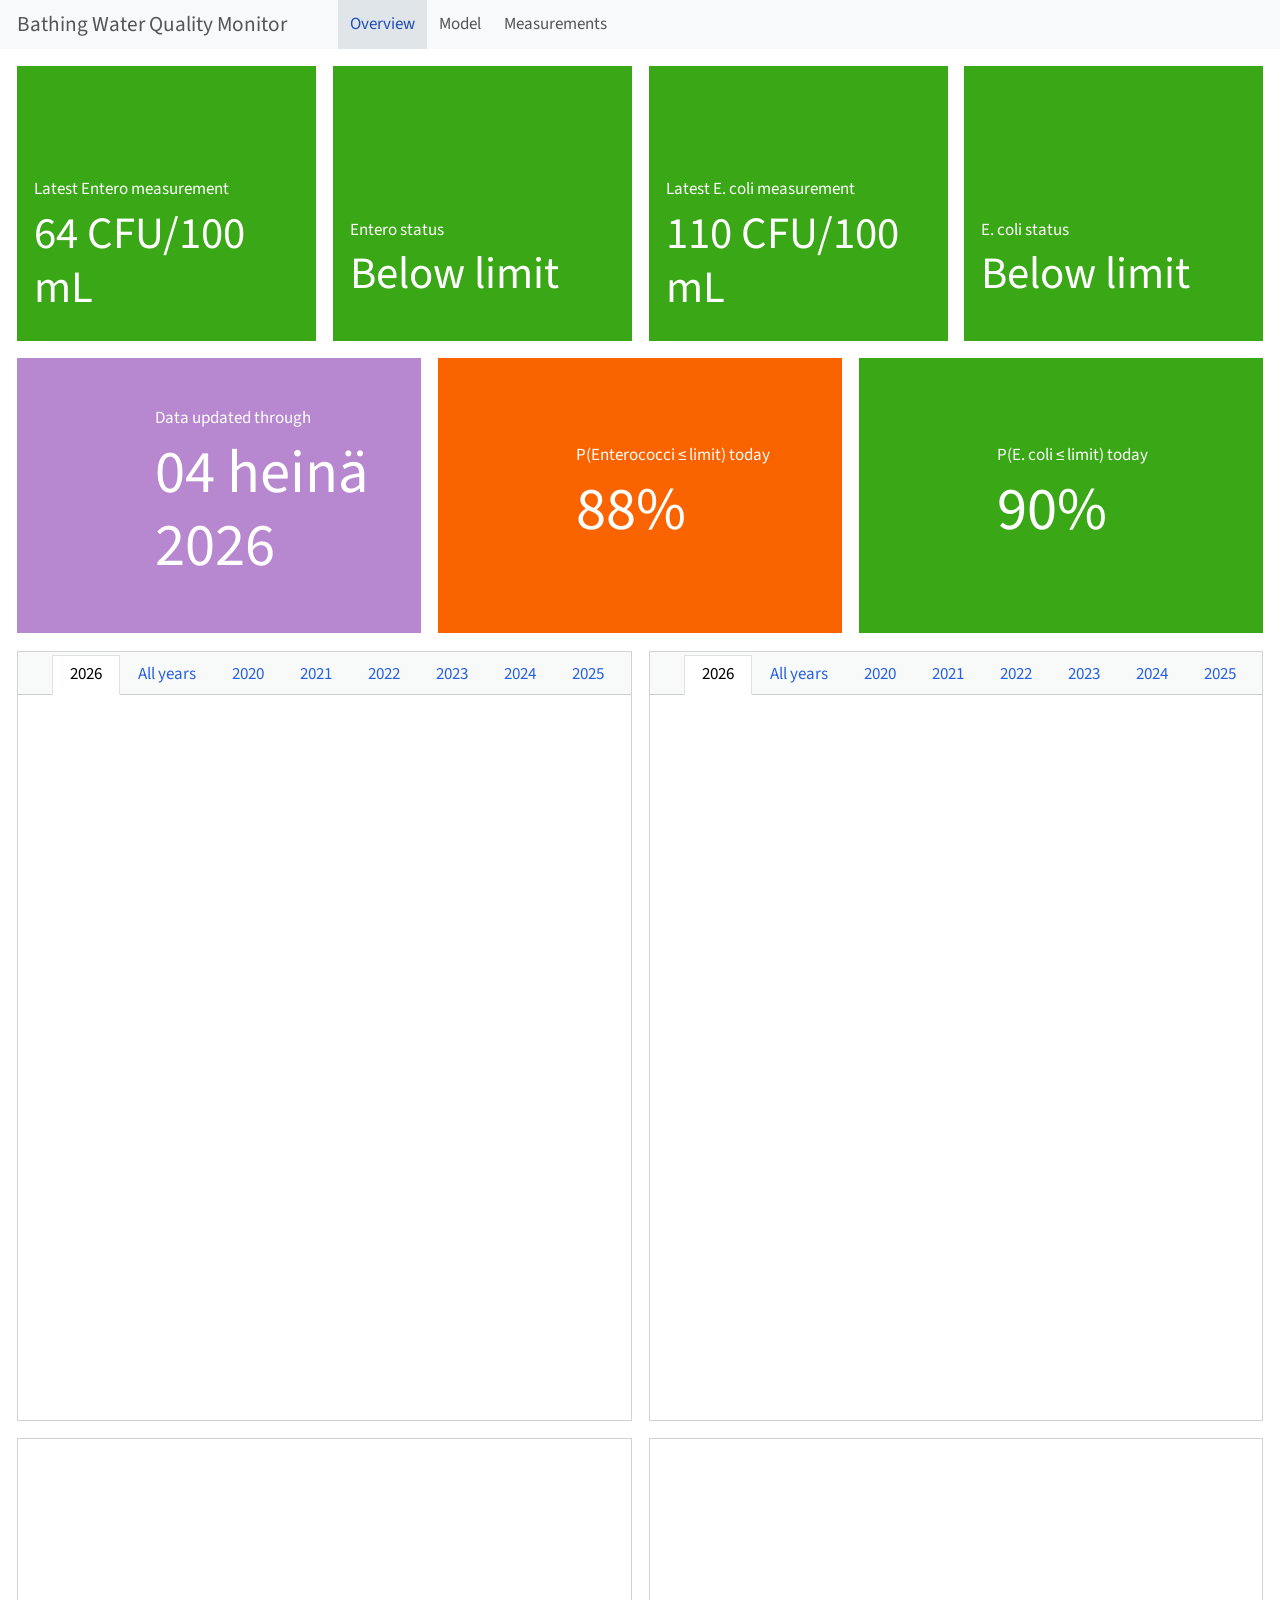
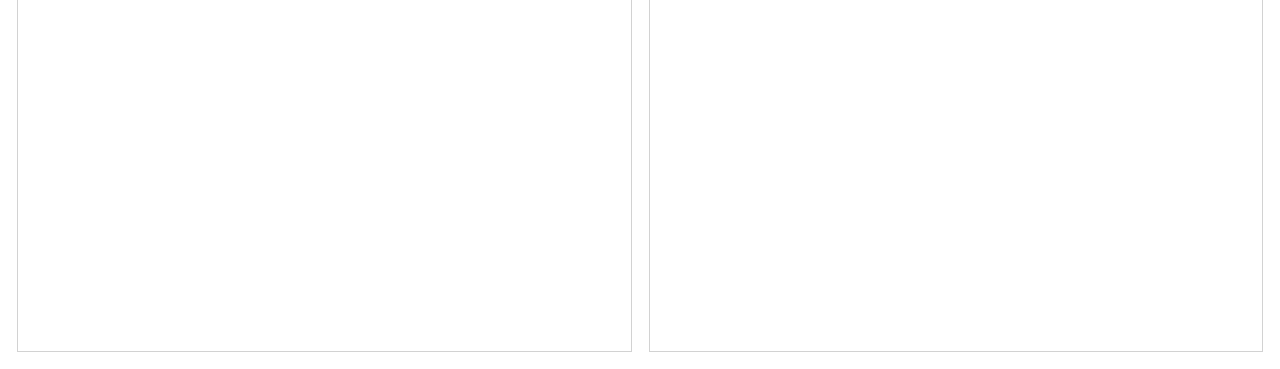
==== dashboard.html @ 67155dd0 "Add data-freshness and P(under limit) value boxes to the dashboard predict_bacteria() now also retur" ====
<!DOCTYPE html>
<html xmlns="http://www.w3.org/1999/xhtml" lang="en" xml:lang="en"><head>

<meta charset="utf-8">
<meta name="generator" content="quarto-1.6.42">

<meta name="viewport" content="width=device-width, initial-scale=1.0, user-scalable=yes">


<title>Bathing Water Quality Monitor</title>
<style>
code{white-space: pre-wrap;}
span.smallcaps{font-variant: small-caps;}
div.columns{display: flex; gap: min(4vw, 1.5em);}
div.column{flex: auto; overflow-x: auto;}
div.hanging-indent{margin-left: 1.5em; text-indent: -1.5em;}
ul.task-list{list-style: none;}
ul.task-list li input[type="checkbox"] {
  width: 0.8em;
  margin: 0 0.8em 0.2em -1em; /* quarto-specific, see https://github.com/quarto-dev/quarto-cli/issues/4556 */ 
  vertical-align: middle;
}
</style>


<script src="dashboard_files/libs/clipboard/clipboard.min.js"></script>
<script src="dashboard_files/libs/quarto-html/quarto.js"></script>
<script src="dashboard_files/libs/quarto-html/popper.min.js"></script>
<script src="dashboard_files/libs/quarto-html/tippy.umd.min.js"></script>
<script src="dashboard_files/libs/quarto-html/anchor.min.js"></script>
<link href="dashboard_files/libs/quarto-html/tippy.css" rel="stylesheet">
<link href="dashboard_files/libs/quarto-html/quarto-syntax-highlighting-2f5df379a58b258e96c21c0638c20c03.css" rel="stylesheet" id="quarto-text-highlighting-styles">
<script src="dashboard_files/libs/bootstrap/bootstrap.min.js"></script>
<link href="dashboard_files/libs/bootstrap/bootstrap-icons.css" rel="stylesheet">
<link href="dashboard_files/libs/bootstrap/bootstrap-dfa15babe219dd825a8ad6b6ca875613.min.css" rel="stylesheet" append-hash="true" id="quarto-bootstrap" data-mode="light">
<script src="dashboard_files/libs/quarto-dashboard/quarto-dashboard.js"></script>
<script src="dashboard_files/libs/quarto-dashboard/stickythead.js"></script>
<script src="dashboard_files/libs/quarto-dashboard/datatables.min.js" kdttablesentinel="true"></script>
<script src="dashboard_files/libs/quarto-dashboard/pdfmake.min.js" kdttablesentinel="true"></script>
<script src="dashboard_files/libs/quarto-dashboard/vfs_fonts.js" kdttablesentinel="true"></script>
<script src="dashboard_files/libs/quarto-dashboard/web-components.js" type="module"></script>
<script src="dashboard_files/libs/quarto-dashboard/components.js"></script>
<link href="dashboard_files/libs/quarto-dashboard/datatables.min.css" rel="stylesheet" kdttablesentinel="true">
<link href="dashboard_files/libs/htmltools-fill-0.5.9/fill.css" rel="stylesheet">
<script src="dashboard_files/libs/htmlwidgets-1.6.4/htmlwidgets.js"></script>
<script src="dashboard_files/libs/plotly-binding-4.12.0/plotly.js"></script>
<script src="dashboard_files/libs/typedarray-0.1/typedarray.min.js"></script>
<script src="dashboard_files/libs/jquery-3.6.0/jquery-3.6.0.min.js"></script>
<link href="dashboard_files/libs/crosstalk-1.2.2/css/crosstalk.min.css" rel="stylesheet">
<script src="dashboard_files/libs/crosstalk-1.2.2/js/crosstalk.min.js"></script>
<link href="dashboard_files/libs/plotly-htmlwidgets-css-2.25.2/plotly-htmlwidgets.css" rel="stylesheet">
<script src="dashboard_files/libs/plotly-main-2.25.2/plotly-latest.min.js"></script>
<link href="dashboard_files/libs/datatables-css-0.0.0/datatables-crosstalk.css" rel="stylesheet">
<script src="dashboard_files/libs/datatables-binding-0.34.0/datatables.js"></script>
<link href="dashboard_files/libs/dt-core-1.13.6/css/jquery.dataTables.min.css" rel="stylesheet">
<link href="dashboard_files/libs/dt-core-1.13.6/css/jquery.dataTables.extra.css" rel="stylesheet">
<script src="dashboard_files/libs/dt-core-1.13.6/js/jquery.dataTables.min.js"></script>
<link href="dashboard_files/libs/nouislider-7.0.10/jquery.nouislider.min.css" rel="stylesheet">
<script src="dashboard_files/libs/nouislider-7.0.10/jquery.nouislider.min.js"></script>
<link href="dashboard_files/libs/selectize-0.12.0/selectize.bootstrap3.css" rel="stylesheet">
<script src="dashboard_files/libs/selectize-0.12.0/selectize.min.js"></script>


</head>

<body class="quarto-dashboard fullcontent">

<header id="quarto-dashboard-header">
<nav class="navbar navbar-expand-md slim" data-bs-theme="dark">
  <div class="navbar-container container-fluid">
    <button class="navbar-toggler" type="button" data-bs-toggle="collapse" data-bs-target="#dashboard-collapse" aria-controls="dashboard-collapse" aria-expanded="false" aria-label="Toggle navigation">
      <span class="navbar-toggler-icon"></span>
    </button>    


    <div class="navbar-brand-container">       

      <div class="navbar-title">
        <div class="navbar-title-text"><a href="#">Bathing Water Quality Monitor</a></div>
        
        
      </div>
    </div>
<div id="dashboard-collapse" class="navbar-collapse collapse"><ul class="navbar-nav navbar-nav-scroll me-auto" role="tablist"><li class="nav-item" role="presentation"><a id="tab-overview" class="nav-link active" data-bs-toggle="tab" role="tab" data-bs-target="#overview" data-scrolling="true" href="#overview" aria-controls="overview" aria-selected="true"><span class="nav-link-text">Overview</span></a></li><li class="nav-item" role="presentation"><a id="tab-model" class="nav-link" data-bs-toggle="tab" role="tab" data-bs-target="#model" data-scrolling="true" href="#model" aria-controls="model" aria-selected="false"><span class="nav-link-text">Model</span></a></li><li class="nav-item" role="presentation"><a id="tab-measurements" class="nav-link" data-bs-toggle="tab" role="tab" data-bs-target="#measurements" data-scrolling="true" href="#measurements" aria-controls="measurements" aria-selected="false"><span class="nav-link-text">Measurements</span></a></li></ul><div class="quarto-dashboard-links"><a class="quarto-dashboard-link" href="#"><i class="bi bi-github"></i></a></div></div></div>
</nav>
</header>
<div class="page-layout-custom quarto-dashboard-content bslib-gap-spacing html-fill-container dashboard-scrolling quarto-dashboard-pages">  

<div class="bslib-grid-item html-fill-item tab-content bslib-grid" data-layout="flow" style="display: grid; grid-template-rows: minmax(3em, 1fr); grid-auto-columns: minmax(0, 1fr);">
<div id="overview" class="dashboard-page tab-pane show active html-fill-item html-fill-container" data-orientation="rows" aria-labelledby="tab-overview">
<div class="html-fill-item html-fill-container bslib-grid" style="display: grid; grid-template-rows: minmax(3em, 15fr) minmax(3em, 15fr) minmax(3em, 42fr) minmax(3em, 28fr); grid-auto-columns: minmax(0, 1fr);">
<div class="html-fill-item html-fill-container bslib-grid" style="display: grid; grid-template-columns: minmax(3em, 1fr) minmax(3em, 1fr) minmax(3em, 1fr) minmax(3em, 1fr);
grid-auto-rows: minmax(0, 1fr);">
<div class="card valuebox cell html-fill-item html-fill-container bslib-card bslib-value-box bg-success showcase-left-center" data-bslib-card-init="" data-require-bs-caller="card()">
<div class="card-body html-fill-item html-fill-container">
<div data-icon="droplet" class="html-fill-item html-fill-container value-box-grid">
<div class="value-box-showcase html-fill-item html-fill-container">

<i class="bi bi-droplet"></i></div>
<div class="value-box-area">
<p class="value-box-title">
Latest Entero measurement
</p>
<p class="value-box-value">
64 CFU/100 mL
</p>
</div>
</div>
</div>
<script data-bslib-card-init="">bslib.Card.initializeAllCards();</script></div><div class="card valuebox cell html-fill-item html-fill-container bslib-card bslib-value-box bg-success showcase-left-center" data-bslib-card-init="" data-require-bs-caller="card()">
<div class="card-body html-fill-item html-fill-container">
<div data-icon="check-circle" class="html-fill-item html-fill-container value-box-grid">
<div class="value-box-showcase html-fill-item html-fill-container">

<i class="bi bi-check-circle"></i></div>
<div class="value-box-area">
<p class="value-box-title">
Entero status
</p>
<p class="value-box-value">
Below limit
</p>
</div>
</div>
</div>
<script data-bslib-card-init="">bslib.Card.initializeAllCards();</script></div><div class="card valuebox cell html-fill-item html-fill-container bslib-card bslib-value-box bg-success showcase-left-center" data-bslib-card-init="" data-require-bs-caller="card()">
<div class="card-body html-fill-item html-fill-container">
<div data-icon="droplet-fill" class="html-fill-item html-fill-container value-box-grid">
<div class="value-box-showcase html-fill-item html-fill-container">

<i class="bi bi-droplet-fill"></i></div>
<div class="value-box-area">
<p class="value-box-title">
Latest E. coli measurement
</p>
<p class="value-box-value">
110 CFU/100 mL
</p>
</div>
</div>
</div>
<script data-bslib-card-init="">bslib.Card.initializeAllCards();</script></div><div class="card valuebox cell html-fill-item html-fill-container bslib-card bslib-value-box bg-success showcase-left-center" data-bslib-card-init="" data-require-bs-caller="card()">
<div class="card-body html-fill-item html-fill-container">
<div data-icon="check-circle" class="html-fill-item html-fill-container value-box-grid">
<div class="value-box-showcase html-fill-item html-fill-container">

<i class="bi bi-check-circle"></i></div>
<div class="value-box-area">
<p class="value-box-title">
E. coli status
</p>
<p class="value-box-value">
Below limit
</p>
</div>
</div>
</div>
<script data-bslib-card-init="">bslib.Card.initializeAllCards();</script></div>
</div>
<div class="html-fill-item html-fill-container bslib-grid" style="display: grid; grid-template-columns: minmax(3em, 1fr) minmax(3em, 1fr) minmax(3em, 1fr);
grid-auto-rows: minmax(0, 1fr);">
<div class="card valuebox cell html-fill-item html-fill-container bslib-card bslib-value-box bg-info showcase-left-center" data-bslib-card-init="" data-require-bs-caller="card()">
<div class="card-body html-fill-item html-fill-container">
<div data-icon="calendar-check" class="html-fill-item html-fill-container value-box-grid">
<div class="value-box-showcase html-fill-item html-fill-container">

<i class="bi bi-calendar-check"></i></div>
<div class="value-box-area">
<p class="value-box-title">
Data updated through
</p>
<p class="value-box-value">
04 heinä 2026
</p>
</div>
</div>
</div>
<script data-bslib-card-init="">bslib.Card.initializeAllCards();</script></div><div class="card valuebox cell html-fill-item html-fill-container bslib-card bslib-value-box bg-warning showcase-left-center" data-bslib-card-init="" data-require-bs-caller="card()">
<div class="card-body html-fill-item html-fill-container">
<div data-icon="shield-check" class="html-fill-item html-fill-container value-box-grid">
<div class="value-box-showcase html-fill-item html-fill-container">

<i class="bi bi-shield-check"></i></div>
<div class="value-box-area">
<p class="value-box-title">
P(Enterococci ≤ limit) today
</p>
<p class="value-box-value">
88%
</p>
</div>
</div>
</div>
<script data-bslib-card-init="">bslib.Card.initializeAllCards();</script></div><div class="card valuebox cell html-fill-item html-fill-container bslib-card bslib-value-box bg-success showcase-left-center" data-bslib-card-init="" data-require-bs-caller="card()">
<div class="card-body html-fill-item html-fill-container">
<div data-icon="shield-check" class="html-fill-item html-fill-container value-box-grid">
<div class="value-box-showcase html-fill-item html-fill-container">

<i class="bi bi-shield-check"></i></div>
<div class="value-box-area">
<p class="value-box-title">
P(E. coli ≤ limit) today
</p>
<p class="value-box-value">
90%
</p>
</div>
</div>
</div>
<script data-bslib-card-init="">bslib.Card.initializeAllCards();</script></div>
</div>
<div class="html-fill-item html-fill-container bslib-grid" style="display: grid; grid-template-columns: minmax(3em, 1fr) minmax(3em, 1fr);
grid-auto-rows: minmax(0, 1fr);">
<div class="card tabset html-fill-item html-fill-container bslib-card" data-bslib-card-init="" data-require-bs-caller="card()" data-full-screen="false">
<div class="card-header bslib-navs-card-title"><div class="card-title"><span style="display: inline">

</span></div><ul class="nav nav-tabs card-header-tabs" role="tablist" data-tabsetid="card-tabset-8"><li class="nav-item" role="presentation"><a href="#card-tabset-8-1" role="tab" data-toggle="tab" data-bs-toggle="tab" data-value="2026" aria-selected="true" class="nav-link active">2026</a></li><li class="nav-item" role="presentation"><a href="#card-tabset-8-2" role="tab" data-toggle="tab" data-bs-toggle="tab" data-value="All years" aria-selected="false" class="nav-link">All years</a></li><li class="nav-item" role="presentation"><a href="#card-tabset-8-3" role="tab" data-toggle="tab" data-bs-toggle="tab" data-value="2020" aria-selected="false" class="nav-link">2020</a></li><li class="nav-item" role="presentation"><a href="#card-tabset-8-4" role="tab" data-toggle="tab" data-bs-toggle="tab" data-value="2021" aria-selected="false" class="nav-link">2021</a></li><li class="nav-item" role="presentation"><a href="#card-tabset-8-5" role="tab" data-toggle="tab" data-bs-toggle="tab" data-value="2022" aria-selected="false" class="nav-link">2022</a></li><li class="nav-item" role="presentation"><a href="#card-tabset-8-6" role="tab" data-toggle="tab" data-bs-toggle="tab" data-value="2023" aria-selected="false" class="nav-link">2023</a></li><li class="nav-item" role="presentation"><a href="#card-tabset-8-7" role="tab" data-toggle="tab" data-bs-toggle="tab" data-value="2024" aria-selected="false" class="nav-link">2024</a></li><li class="nav-item" role="presentation"><a href="#card-tabset-8-8" role="tab" data-toggle="tab" data-bs-toggle="tab" data-value="2025" aria-selected="false" class="nav-link">2025</a></li></ul></div>








<div class="tab-content html-fill-item html-fill-container" data-tabset-id="card-tabset-8"><div class="tab-pane active show html-fill-item html-fill-container" role="tabpanel" id="card-tabset-8-1"><div class="card-body html-fill-item html-fill-container" data-title="2026">
<div class="cell-output-display html-fill-item html-fill-container">
<div class="plotly html-widget html-fill-item html-fill-container" id="htmlwidget-d586571c33672a6730b6" style="width:100%;height:406px;"></div>
<script type="application/json" data-for="htmlwidget-d586571c33672a6730b6">{"x":{"visdat":{"86dc1961b8c":["function () ","plotlyVisDat"],"86dc8104497":["function () ","data"],"86dc25af0ecf":["function () ","data"],"86dc696b38ce":["function () ","data"]},"cur_data":"86dc696b38ce","attrs":{"86dc8104497":{"alpha_stroke":1,"sizes":[10,100],"spans":[1,20],"x":{},"ymin":{},"ymax":{},"type":"scatter","mode":"lines","hoveron":"points","fill":"toself","fillcolor":"rgba(70,130,180,0.2)","line":{"color":"transparent"},"name":"90% CI","hoverinfo":"skip","inherit":true},"86dc25af0ecf":{"alpha_stroke":1,"sizes":[10,100],"spans":[1,20],"x":{},"y":{},"type":"scatter","mode":"lines","line":{"color":"steelblue","width":2},"name":"Model prediction","inherit":true},"86dc696b38ce":{"alpha_stroke":1,"sizes":[10,100],"spans":[1,20],"x":{},"y":{},"type":"scatter","mode":"markers","marker":{"color":"black","size":7},"name":"Observed","text":{},"hovertemplate":"%{text}<extra><\/extra>","inherit":true},"86dc696b38ce.1":{"alpha_stroke":1,"sizes":[10,100],"spans":[1,20],"x":["2026-06-01","2026-07-04"],"y":[400,400],"type":"scatter","mode":"lines","line":{"color":"red","dash":"dash","width":1.5},"name":"Limit: 400","hoverinfo":"skip","inherit":true}},"layout":{"margin":{"b":40,"l":60,"t":25,"r":10},"yaxis":{"domain":[0,1],"automargin":true,"title":"CFU / 100 mL","type":"log","tickformat":","},"xaxis":{"domain":[0,1],"automargin":true,"title":"","rangebreaks":[{"pattern":"day of year","bounds":[244,151]}]},"legend":{"orientation":"h","y":-0.14999999999999999},"hovermode":"x unified","showlegend":true},"source":"A","config":{"modeBarButtonsToAdd":["hoverclosest","hovercompare"],"showSendToCloud":false,"displayModeBar":false},"data":[{"fillcolor":"rgba(70,130,180,0.2)","x":["2026-06-01","2026-06-02","2026-06-03","2026-06-03","2026-06-04","2026-06-05","2026-06-06","2026-06-07","2026-06-08","2026-06-09","2026-06-10","2026-06-11","2026-06-12","2026-06-13","2026-06-14","2026-06-15","2026-06-16","2026-06-16","2026-06-17","2026-06-18","2026-06-19","2026-06-20","2026-06-21","2026-06-22","2026-06-23","2026-06-24","2026-06-25","2026-06-26","2026-06-27","2026-06-28","2026-06-29","2026-06-30","2026-07-01","2026-07-02","2026-07-03","2026-07-04","2026-07-04","2026-07-04","2026-07-03","2026-07-02","2026-07-01","2026-06-30","2026-06-29","2026-06-28","2026-06-27","2026-06-26","2026-06-25","2026-06-24","2026-06-23","2026-06-22","2026-06-21","2026-06-20","2026-06-19","2026-06-18","2026-06-17","2026-06-16","2026-06-16","2026-06-15","2026-06-14","2026-06-13","2026-06-12","2026-06-11","2026-06-10","2026-06-09","2026-06-08","2026-06-07","2026-06-06","2026-06-05","2026-06-04","2026-06-03","2026-06-03","2026-06-02","2026-06-01"],"type":"scatter","mode":"lines","hoveron":"points","fill":"toself","line":{"color":"transparent"},"name":"90% CI","hoverinfo":["skip","skip","skip","skip","skip","skip","skip","skip","skip","skip","skip","skip","skip","skip","skip","skip","skip","skip","skip","skip","skip","skip","skip","skip","skip","skip","skip","skip","skip","skip","skip","skip","skip","skip","skip","skip","skip","skip","skip","skip","skip","skip","skip","skip","skip","skip","skip","skip","skip","skip","skip","skip","skip","skip","skip","skip","skip","skip","skip","skip","skip","skip","skip","skip","skip","skip","skip","skip","skip","skip","skip","skip","skip"],"y":[1.0519728770965271,1.0472433565953796,1.1491639274069037,1.2078861906009739,1.3368212427194328,2.3781522861954025,3.60374659389741,3.8914141988909359,3.6668758746454775,5.1352651252164527,4.6772032550082043,6.3933001380394447,9.003979946010034,21.759317459035465,34.2179921924238,42.321771911952425,30.081521918504318,29.90035976290633,44.455412631956257,39.615892468089527,30.331714568880223,23.67080545841943,17.620820401084821,15.58683322065057,15.760169458203706,17.692670541730379,20.272161259294599,21.827064838059105,18.56618663547739,14.61438786656775,15.225612298989898,13.105185471995634,12.708476051824713,15.159983261959374,15.376360165979545,24.017734199666769,24.017734199666769,677.2987705337149,412.94044183591774,443.5747169620372,351.15044153738501,401.04368665042477,435.42200133213873,444.3695728620491,481.84411537685702,633.60394956577136,563.85064129255727,463.02987851109555,424.52006934495148,418.44945089368559,515.48709968729781,645.9099788806268,874.07188127638858,1086.9526447086755,1387.0940468229669,899.63099740602206,971.14294170252037,1182.4828913645022,993.09010729021441,793.38635128660633,268.0146871030156,202.19417762412905,134.21512223991132,166.36903883974472,104.04275748187784,110.19533432028332,110.99467988922829,68.269848931967402,40.67114804463413,41.268165196151315,42.318091884581811,35.578485666910773,34.026755184202585],"marker":{"color":"rgba(31,119,180,1)","line":{"color":"rgba(31,119,180,1)"}},"error_y":{"color":"rgba(31,119,180,1)"},"error_x":{"color":"rgba(31,119,180,1)"},"xaxis":"x","yaxis":"y","frame":null},{"x":["2026-06-01","2026-06-02","2026-06-03","2026-06-03","2026-06-04","2026-06-05","2026-06-06","2026-06-07","2026-06-08","2026-06-09","2026-06-10","2026-06-11","2026-06-12","2026-06-13","2026-06-14","2026-06-15","2026-06-16","2026-06-16","2026-06-17","2026-06-18","2026-06-19","2026-06-20","2026-06-21","2026-06-22","2026-06-23","2026-06-24","2026-06-25","2026-06-26","2026-06-27","2026-06-28","2026-06-29","2026-06-30","2026-07-01","2026-07-02","2026-07-03","2026-07-04"],"y":[5.8002366496590119,6.3090702263858285,6.82913650778492,6.8854274421958381,7.4658316391558817,12.726842025696088,19.720524293583853,20.467063790212997,19.045629076533935,29.063362532008529,25.586977852434551,36.135428526516222,49.560388645235136,131.09033513550509,187.30673946574277,225.7696639249792,168.98228021743603,172.53837595654198,261.59883484779988,213.45702566688519,164.17678851489512,125.8387647600927,98.963843041692357,80.824025713117123,80.600785405913314,91.009564258492745,109.0683247708139,116.65599563117236,95.830095151525725,84.632923014944382,80.792453955587632,72.043345006206266,67.484124268406148,82.819146627611417,76.460569165565374,123.97821952255848],"type":"scatter","mode":"lines","line":{"color":"steelblue","width":2},"name":"Model prediction","marker":{"color":"rgba(255,127,14,1)","line":{"color":"rgba(255,127,14,1)"}},"error_y":{"color":"rgba(255,127,14,1)"},"error_x":{"color":"rgba(255,127,14,1)"},"xaxis":"x","yaxis":"y","frame":null},{"x":["2026-06-03","2026-06-03","2026-06-12","2026-06-16","2026-06-16","2026-06-23","2026-07-01"],"y":[1,2,200,200,110,57,64],"type":"scatter","mode":"markers","marker":{"color":"black","size":7,"line":{"color":"rgba(44,160,44,1)"}},"name":"Observed","text":["03 kesä 2026<br>Measured: 1 CFU/100 mL","03 kesä 2026<br>Measured: 2 CFU/100 mL","12 kesä 2026<br>Measured: 200 CFU/100 mL","16 kesä 2026<br>Measured: 200 CFU/100 mL","16 kesä 2026<br>Measured: 110 CFU/100 mL","23 kesä 2026<br>Measured: 57 CFU/100 mL","01 heinä 2026<br>Measured: 64 CFU/100 mL"],"hovertemplate":["%{text}<extra><\/extra>","%{text}<extra><\/extra>","%{text}<extra><\/extra>","%{text}<extra><\/extra>","%{text}<extra><\/extra>","%{text}<extra><\/extra>","%{text}<extra><\/extra>"],"error_y":{"color":"rgba(44,160,44,1)"},"error_x":{"color":"rgba(44,160,44,1)"},"line":{"color":"rgba(44,160,44,1)"},"xaxis":"x","yaxis":"y","frame":null},{"x":["2026-06-01","2026-07-04"],"y":[400,400],"type":"scatter","mode":"lines","line":{"color":"red","dash":"dash","width":1.5},"name":"Limit: 400","hoverinfo":["skip","skip"],"marker":{"color":"rgba(214,39,40,1)","line":{"color":"rgba(214,39,40,1)"}},"error_y":{"color":"rgba(214,39,40,1)"},"error_x":{"color":"rgba(214,39,40,1)"},"xaxis":"x","yaxis":"y","frame":null}],"highlight":{"on":"plotly_click","persistent":false,"dynamic":false,"selectize":false,"opacityDim":0.20000000000000001,"selected":{"opacity":1},"debounce":0},"shinyEvents":["plotly_hover","plotly_click","plotly_selected","plotly_relayout","plotly_brushed","plotly_brushing","plotly_clickannotation","plotly_doubleclick","plotly_deselect","plotly_afterplot","plotly_sunburstclick"],"base_url":"https://plot.ly"},"evals":[],"jsHooks":[]}</script>
</div>
</div></div><div class="tab-pane html-fill-item html-fill-container" role="tabpanel" id="card-tabset-8-2"><div class="card-body html-fill-item html-fill-container" data-title="All years">
<div class="cell-output-display html-fill-item html-fill-container">
<div class="plotly html-widget html-fill-item html-fill-container" id="htmlwidget-fead7774b69ffadc63c9" style="width:100%;height:406px;"></div>
<script type="application/json" data-for="htmlwidget-fead7774b69ffadc63c9">{"x":{"visdat":{"86dc7e8c473e":["function () ","plotlyVisDat"],"86dc756a29e6":["function () ","data"],"86dc6e2edebe":["function () ","data"],"86dc7cfd0286":["function () ","data"]},"cur_data":"86dc7cfd0286","attrs":{"86dc756a29e6":{"alpha_stroke":1,"sizes":[10,100],"spans":[1,20],"x":{},"ymin":{},"ymax":{},"type":"scatter","mode":"lines","hoveron":"points","fill":"toself","fillcolor":"rgba(70,130,180,0.2)","line":{"color":"transparent"},"name":"90% CI","hoverinfo":"skip","inherit":true},"86dc6e2edebe":{"alpha_stroke":1,"sizes":[10,100],"spans":[1,20],"x":{},"y":{},"type":"scatter","mode":"lines","line":{"color":"steelblue","width":2},"name":"Model prediction","inherit":true},"86dc7cfd0286":{"alpha_stroke":1,"sizes":[10,100],"spans":[1,20],"x":{},"y":{},"type":"scatter","mode":"markers","marker":{"color":"black","size":7},"name":"Observed","text":{},"hovertemplate":"%{text}<extra><\/extra>","inherit":true},"86dc7cfd0286.1":{"alpha_stroke":1,"sizes":[10,100],"spans":[1,20],"x":["2020-06-01","2026-07-04"],"y":[400,400],"type":"scatter","mode":"lines","line":{"color":"red","dash":"dash","width":1.5},"name":"Limit: 400","hoverinfo":"skip","inherit":true}},"layout":{"margin":{"b":40,"l":60,"t":25,"r":10},"yaxis":{"domain":[0,1],"automargin":true,"title":"CFU / 100 mL","type":"log","tickformat":","},"xaxis":{"domain":[0,1],"automargin":true,"title":"","rangebreaks":[{"pattern":"day of year","bounds":[244,151]}]},"legend":{"orientation":"h","y":-0.14999999999999999},"hovermode":"x unified","showlegend":true},"source":"A","config":{"modeBarButtonsToAdd":["hoverclosest","hovercompare"],"showSendToCloud":false,"displayModeBar":false},"data":[{"fillcolor":"rgba(70,130,180,0.2)","x":["2020-06-01","2020-06-02","2020-06-03","2020-06-04","2020-06-05","2020-06-06","2020-06-07","2020-06-08","2020-06-09","2020-06-10","2020-06-11","2020-06-12","2020-06-13","2020-06-14","2020-06-15","2020-06-16","2020-06-17","2020-06-18","2020-06-19","2020-06-20","2020-06-21","2020-06-22","2020-06-23","2020-06-24","2020-06-25","2020-06-26","2020-06-27","2020-06-28","2020-06-29","2020-06-30","2020-07-01","2020-07-02","2020-07-03","2020-07-04","2020-07-05","2020-07-06","2020-07-07","2020-07-08","2020-07-09","2020-07-10","2020-07-11","2020-07-12","2020-07-13","2020-07-14","2020-07-15","2020-07-16","2020-07-17","2020-07-18","2020-07-19","2020-07-20","2020-07-21","2020-07-22","2020-07-23","2020-07-24","2020-07-25","2020-07-26","2020-07-27","2020-07-28","2020-07-29","2020-07-30","2020-07-31","2020-08-01","2020-08-02","2020-08-03","2020-08-04","2020-08-05","2020-08-06","2020-08-07","2020-08-08","2020-08-09","2020-08-10","2020-08-11","2020-08-12","2020-08-13","2020-08-14","2020-08-15","2020-08-16","2020-08-17","2020-08-18","2020-08-19","2020-08-20","2020-08-21","2020-08-22","2020-08-23","2020-08-24","2020-08-25","2020-08-26","2020-08-27","2020-08-28","2020-08-29","2020-08-30","2020-08-31","2021-06-01","2021-06-02","2021-06-03","2021-06-04","2021-06-05","2021-06-06","2021-06-07","2021-06-08","2021-06-09","2021-06-10","2021-06-11","2021-06-12","2021-06-13","2021-06-14","2021-06-15","2021-06-16","2021-06-17","2021-06-18","2021-06-19","2021-06-20","2021-06-21","2021-06-22","2021-06-23","2021-06-24","2021-06-25","2021-06-26","2021-06-27","2021-06-28","2021-06-29","2021-06-30","2021-07-01","2021-07-02","2021-07-03","2021-07-04","2021-07-05","2021-07-06","2021-07-07","2021-07-08","2021-07-09","2021-07-10","2021-07-11","2021-07-12","2021-07-13","2021-07-14","2021-07-15","2021-07-16","2021-07-17","2021-07-18","2021-07-19","2021-07-20","2021-07-21","2021-07-22","2021-07-23","2021-07-24","2021-07-25","2021-07-26","2021-07-27","2021-07-28","2021-07-29","2021-07-30","2021-07-31","2021-08-01","2021-08-02","2021-08-03","2021-08-04","2021-08-05","2021-08-06","2021-08-07","2021-08-08","2021-08-09","2021-08-10","2021-08-11","2021-08-12","2021-08-13","2021-08-14","2021-08-15","2021-08-16","2021-08-17","2021-08-18","2021-08-19","2021-08-20","2021-08-21","2021-08-22","2021-08-23","2021-08-24","2021-08-25","2021-08-26","2021-08-27","2021-08-28","2021-08-29","2021-08-30","2021-08-31","2022-06-01","2022-06-02","2022-06-03","2022-06-04","2022-06-05","2022-06-06","2022-06-07","2022-06-08","2022-06-09","2022-06-10","2022-06-11","2022-06-12","2022-06-13","2022-06-14","2022-06-15","2022-06-16","2022-06-17","2022-06-18","2022-06-19","2022-06-20","2022-06-21","2022-06-22","2022-06-23","2022-06-24","2022-06-25","2022-06-26","2022-06-27","2022-06-28","2022-06-29","2022-06-30","2022-07-01","2022-07-02","2022-07-03","2022-07-04","2022-07-05","2022-07-06","2022-07-07","2022-07-08","2022-07-09","2022-07-10","2022-07-11","2022-07-12","2022-07-13","2022-07-14","2022-07-15","2022-07-16","2022-07-17","2022-07-18","2022-07-19","2022-07-20","2022-07-21","2022-07-22","2022-07-23","2022-07-24","2022-07-25","2022-07-26","2022-07-27","2022-07-28","2022-07-29","2022-07-30","2022-07-31","2022-08-01","2022-08-02","2022-08-03","2022-08-04","2022-08-05","2022-08-06","2022-08-07","2022-08-08","2022-08-09","2022-08-10","2022-08-11","2022-08-12","2022-08-13","2022-08-14","2022-08-15","2022-08-16","2022-08-17","2022-08-18","2022-08-19","2022-08-20","2022-08-21","2022-08-22","2022-08-23","2022-08-24","2022-08-25","2022-08-26","2022-08-27","2022-08-28","2022-08-29","2022-08-30","2022-08-31","2023-06-01","2023-06-02","2023-06-03","2023-06-04","2023-06-05","2023-06-06","2023-06-07","2023-06-08","2023-06-09","2023-06-10","2023-06-11","2023-06-12","2023-06-13","2023-06-14","2023-06-15","2023-06-16","2023-06-17","2023-06-18","2023-06-19","2023-06-20","2023-06-21","2023-06-22","2023-06-23","2023-06-24","2023-06-25","2023-06-26","2023-06-27","2023-06-28","2023-06-29","2023-06-30","2023-07-01","2023-07-02","2023-07-03","2023-07-04","2023-07-05","2023-07-06","2023-07-07","2023-07-08","2023-07-09","2023-07-10","2023-07-11","2023-07-12","2023-07-13","2023-07-14","2023-07-15","2023-07-16","2023-07-17","2023-07-18","2023-07-19","2023-07-20","2023-07-21","2023-07-22","2023-07-23","2023-07-24","2023-07-25","2023-07-26","2023-07-27","2023-07-28","2023-07-29","2023-07-30","2023-07-31","2023-08-01","2023-08-02","2023-08-03","2023-08-04","2023-08-05","2023-08-06","2023-08-07","2023-08-08","2023-08-09","2023-08-10","2023-08-11","2023-08-12","2023-08-13","2023-08-14","2023-08-15","2023-08-16","2023-08-17","2023-08-18","2023-08-19","2023-08-20","2023-08-21","2023-08-22","2023-08-23","2023-08-24","2023-08-25","2023-08-26","2023-08-27","2023-08-28","2023-08-29","2023-08-30","2023-08-31","2024-06-01","2024-06-02","2024-06-03","2024-06-04","2024-06-05","2024-06-06","2024-06-07","2024-06-08","2024-06-09","2024-06-10","2024-06-11","2024-06-12","2024-06-13","2024-06-14","2024-06-15","2024-06-16","2024-06-17","2024-06-18","2024-06-19","2024-06-20","2024-06-21","2024-06-22","2024-06-23","2024-06-24","2024-06-25","2024-06-26","2024-06-27","2024-06-28","2024-06-29","2024-06-30","2024-07-01","2024-07-02","2024-07-03","2024-07-04","2024-07-05","2024-07-06","2024-07-07","2024-07-08","2024-07-09","2024-07-10","2024-07-11","2024-07-12","2024-07-13","2024-07-14","2024-07-15","2024-07-16","2024-07-17","2024-07-18","2024-07-19","2024-07-20","2024-07-21","2024-07-22","2024-07-23","2024-07-24","2024-07-25","2024-07-26","2024-07-27","2024-07-28","2024-07-29","2024-07-30","2024-07-31","2024-08-01","2024-08-02","2024-08-03","2024-08-04","2024-08-05","2024-08-06","2024-08-07","2024-08-08","2024-08-09","2024-08-10","2024-08-11","2024-08-12","2024-08-13","2024-08-14","2024-08-15","2024-08-16","2024-08-17","2024-08-18","2024-08-19","2024-08-20","2024-08-21","2024-08-22","2024-08-23","2024-08-24","2024-08-25","2024-08-26","2024-08-27","2024-08-28","2024-08-29","2024-08-30","2024-08-31","2025-06-01","2025-06-02","2025-06-03","2025-06-04","2025-06-05","2025-06-06","2025-06-07","2025-06-08","2025-06-09","2025-06-10","2025-06-11","2025-06-12","2025-06-13","2025-06-14","2025-06-15","2025-06-16","2025-06-17","2025-06-18","2025-06-19","2025-06-20","2025-06-21","2025-06-22","2025-06-23","2025-06-24","2025-06-25","2025-06-26","2025-06-27","2025-06-28","2025-06-29","2025-06-30","2025-07-01","2025-07-02","2025-07-03","2025-07-04","2025-07-05","2025-07-06","2025-07-07","2025-07-08","2025-07-09","2025-07-10","2025-07-11","2025-07-12","2025-07-13","2025-07-14","2025-07-15","2025-07-16","2025-07-17","2025-07-18","2025-07-19","2025-07-20","2025-07-21","2025-07-22","2025-07-23","2025-07-24","2025-07-25","2025-07-26","2025-07-27","2025-07-28","2025-07-29","2025-07-30","2025-07-31","2025-08-01","2025-08-02","2025-08-03","2025-08-04","2025-08-05","2025-08-06","2025-08-07","2025-08-08","2025-08-09","2025-08-10","2025-08-11","2025-08-12","2025-08-13","2025-08-14","2025-08-15","2025-08-16","2025-08-17","2025-08-18","2025-08-19","2025-08-20","2025-08-21","2025-08-22","2025-08-23","2025-08-24","2025-08-25","2025-08-26","2025-08-27","2025-08-28","2025-08-29","2025-08-30","2025-08-31","2026-06-01","2026-06-02","2026-06-03","2026-06-03","2026-06-04","2026-06-05","2026-06-06","2026-06-07","2026-06-08","2026-06-09","2026-06-10","2026-06-11","2026-06-12","2026-06-13","2026-06-14","2026-06-15","2026-06-16","2026-06-16","2026-06-17","2026-06-18","2026-06-19","2026-06-20","2026-06-21","2026-06-22","2026-06-23","2026-06-24","2026-06-25","2026-06-26","2026-06-27","2026-06-28","2026-06-29","2026-06-30","2026-07-01","2026-07-02","2026-07-03","2026-07-04","2026-07-04","2026-07-04","2026-07-03","2026-07-02","2026-07-01","2026-06-30","2026-06-29","2026-06-28","2026-06-27","2026-06-26","2026-06-25","2026-06-24","2026-06-23","2026-06-22","2026-06-21","2026-06-20","2026-06-19","2026-06-18","2026-06-17","2026-06-16","2026-06-16","2026-06-15","2026-06-14","2026-06-13","2026-06-12","2026-06-11","2026-06-10","2026-06-09","2026-06-08","2026-06-07","2026-06-06","2026-06-05","2026-06-04","2026-06-03","2026-06-03","2026-06-02","2026-06-01","2025-08-31","2025-08-30","2025-08-29","2025-08-28","2025-08-27","2025-08-26","2025-08-25","2025-08-24","2025-08-23","2025-08-22","2025-08-21","2025-08-20","2025-08-19","2025-08-18","2025-08-17","2025-08-16","2025-08-15","2025-08-14","2025-08-13","2025-08-12","2025-08-11","2025-08-10","2025-08-09","2025-08-08","2025-08-07","2025-08-06","2025-08-05","2025-08-04","2025-08-03","2025-08-02","2025-08-01","2025-07-31","2025-07-30","2025-07-29","2025-07-28","2025-07-27","2025-07-26","2025-07-25","2025-07-24","2025-07-23","2025-07-22","2025-07-21","2025-07-20","2025-07-19","2025-07-18","2025-07-17","2025-07-16","2025-07-15","2025-07-14","2025-07-13","2025-07-12","2025-07-11","2025-07-10","2025-07-09","2025-07-08","2025-07-07","2025-07-06","2025-07-05","2025-07-04","2025-07-03","2025-07-02","2025-07-01","2025-06-30","2025-06-29","2025-06-28","2025-06-27","2025-06-26","2025-06-25","2025-06-24","2025-06-23","2025-06-22","2025-06-21","2025-06-20","2025-06-19","2025-06-18","2025-06-17","2025-06-16","2025-06-15","2025-06-14","2025-06-13","2025-06-12","2025-06-11","2025-06-10","2025-06-09","2025-06-08","2025-06-07","2025-06-06","2025-06-05","2025-06-04","2025-06-03","2025-06-02","2025-06-01","2024-08-31","2024-08-30","2024-08-29","2024-08-28","2024-08-27","2024-08-26","2024-08-25","2024-08-24","2024-08-23","2024-08-22","2024-08-21","2024-08-20","2024-08-19","2024-08-18","2024-08-17","2024-08-16","2024-08-15","2024-08-14","2024-08-13","2024-08-12","2024-08-11","2024-08-10","2024-08-09","2024-08-08","2024-08-07","2024-08-06","2024-08-05","2024-08-04","2024-08-03","2024-08-02","2024-08-01","2024-07-31","2024-07-30","2024-07-29","2024-07-28","2024-07-27","2024-07-26","2024-07-25","2024-07-24","2024-07-23","2024-07-22","2024-07-21","2024-07-20","2024-07-19","2024-07-18","2024-07-17","2024-07-16","2024-07-15","2024-07-14","2024-07-13","2024-07-12","2024-07-11","2024-07-10","2024-07-09","2024-07-08","2024-07-07","2024-07-06","2024-07-05","2024-07-04","2024-07-03","2024-07-02","2024-07-01","2024-06-30","2024-06-29","2024-06-28","2024-06-27","2024-06-26","2024-06-25","2024-06-24","2024-06-23","2024-06-22","2024-06-21","2024-06-20","2024-06-19","2024-06-18","2024-06-17","2024-06-16","2024-06-15","2024-06-14","2024-06-13","2024-06-12","2024-06-11","2024-06-10","2024-06-09","2024-06-08","2024-06-07","2024-06-06","2024-06-05","2024-06-04","2024-06-03","2024-06-02","2024-06-01","2023-08-31","2023-08-30","2023-08-29","2023-08-28","2023-08-27","2023-08-26","2023-08-25","2023-08-24","2023-08-23","2023-08-22","2023-08-21","2023-08-20","2023-08-19","2023-08-18","2023-08-17","2023-08-16","2023-08-15","2023-08-14","2023-08-13","2023-08-12","2023-08-11","2023-08-10","2023-08-09","2023-08-08","2023-08-07","2023-08-06","2023-08-05","2023-08-04","2023-08-03","2023-08-02","2023-08-01","2023-07-31","2023-07-30","2023-07-29","2023-07-28","2023-07-27","2023-07-26","2023-07-25","2023-07-24","2023-07-23","2023-07-22","2023-07-21","2023-07-20","2023-07-19","2023-07-18","2023-07-17","2023-07-16","2023-07-15","2023-07-14","2023-07-13","2023-07-12","2023-07-11","2023-07-10","2023-07-09","2023-07-08","2023-07-07","2023-07-06","2023-07-05","2023-07-04","2023-07-03","2023-07-02","2023-07-01","2023-06-30","2023-06-29","2023-06-28","2023-06-27","2023-06-26","2023-06-25","2023-06-24","2023-06-23","2023-06-22","2023-06-21","2023-06-20","2023-06-19","2023-06-18","2023-06-17","2023-06-16","2023-06-15","2023-06-14","2023-06-13","2023-06-12","2023-06-11","2023-06-10","2023-06-09","2023-06-08","2023-06-07","2023-06-06","2023-06-05","2023-06-04","2023-06-03","2023-06-02","2023-06-01","2022-08-31","2022-08-30","2022-08-29","2022-08-28","2022-08-27","2022-08-26","2022-08-25","2022-08-24","2022-08-23","2022-08-22","2022-08-21","2022-08-20","2022-08-19","2022-08-18","2022-08-17","2022-08-16","2022-08-15","2022-08-14","2022-08-13","2022-08-12","2022-08-11","2022-08-10","2022-08-09","2022-08-08","2022-08-07","2022-08-06","2022-08-05","2022-08-04","2022-08-03","2022-08-02","2022-08-01","2022-07-31","2022-07-30","2022-07-29","2022-07-28","2022-07-27","2022-07-26","2022-07-25","2022-07-24","2022-07-23","2022-07-22","2022-07-21","2022-07-20","2022-07-19","2022-07-18","2022-07-17","2022-07-16","2022-07-15","2022-07-14","2022-07-13","2022-07-12","2022-07-11","2022-07-10","2022-07-09","2022-07-08","2022-07-07","2022-07-06","2022-07-05","2022-07-04","2022-07-03","2022-07-02","2022-07-01","2022-06-30","2022-06-29","2022-06-28","2022-06-27","2022-06-26","2022-06-25","2022-06-24","2022-06-23","2022-06-22","2022-06-21","2022-06-20","2022-06-19","2022-06-18","2022-06-17","2022-06-16","2022-06-15","2022-06-14","2022-06-13","2022-06-12","2022-06-11","2022-06-10","2022-06-09","2022-06-08","2022-06-07","2022-06-06","2022-06-05","2022-06-04","2022-06-03","2022-06-02","2022-06-01","2021-08-31","2021-08-30","2021-08-29","2021-08-28","2021-08-27","2021-08-26","2021-08-25","2021-08-24","2021-08-23","2021-08-22","2021-08-21","2021-08-20","2021-08-19","2021-08-18","2021-08-17","2021-08-16","2021-08-15","2021-08-14","2021-08-13","2021-08-12","2021-08-11","2021-08-10","2021-08-09","2021-08-08","2021-08-07","2021-08-06","2021-08-05","2021-08-04","2021-08-03","2021-08-02","2021-08-01","2021-07-31","2021-07-30","2021-07-29","2021-07-28","2021-07-27","2021-07-26","2021-07-25","2021-07-24","2021-07-23","2021-07-22","2021-07-21","2021-07-20","2021-07-19","2021-07-18","2021-07-17","2021-07-16","2021-07-15","2021-07-14","2021-07-13","2021-07-12","2021-07-11","2021-07-10","2021-07-09","2021-07-08","2021-07-07","2021-07-06","2021-07-05","2021-07-04","2021-07-03","2021-07-02","2021-07-01","2021-06-30","2021-06-29","2021-06-28","2021-06-27","2021-06-26","2021-06-25","2021-06-24","2021-06-23","2021-06-22","2021-06-21","2021-06-20","2021-06-19","2021-06-18","2021-06-17","2021-06-16","2021-06-15","2021-06-14","2021-06-13","2021-06-12","2021-06-11","2021-06-10","2021-06-09","2021-06-08","2021-06-07","2021-06-06","2021-06-05","2021-06-04","2021-06-03","2021-06-02","2021-06-01","2020-08-31","2020-08-30","2020-08-29","2020-08-28","2020-08-27","2020-08-26","2020-08-25","2020-08-24","2020-08-23","2020-08-22","2020-08-21","2020-08-20","2020-08-19","2020-08-18","2020-08-17","2020-08-16","2020-08-15","2020-08-14","2020-08-13","2020-08-12","2020-08-11","2020-08-10","2020-08-09","2020-08-08","2020-08-07","2020-08-06","2020-08-05","2020-08-04","2020-08-03","2020-08-02","2020-08-01","2020-07-31","2020-07-30","2020-07-29","2020-07-28","2020-07-27","2020-07-26","2020-07-25","2020-07-24","2020-07-23","2020-07-22","2020-07-21","2020-07-20","2020-07-19","2020-07-18","2020-07-17","2020-07-16","2020-07-15","2020-07-14","2020-07-13","2020-07-12","2020-07-11","2020-07-10","2020-07-09","2020-07-08","2020-07-07","2020-07-06","2020-07-05","2020-07-04","2020-07-03","2020-07-02","2020-07-01","2020-06-30","2020-06-29","2020-06-28","2020-06-27","2020-06-26","2020-06-25","2020-06-24","2020-06-23","2020-06-22","2020-06-21","2020-06-20","2020-06-19","2020-06-18","2020-06-17","2020-06-16","2020-06-15","2020-06-14","2020-06-13","2020-06-12","2020-06-11","2020-06-10","2020-06-09","2020-06-08","2020-06-07","2020-06-06","2020-06-05","2020-06-04","2020-06-03","2020-06-02","2020-06-01"],"type":"scatter","mode":"lines","hoveron":"points","fill":"toself","line":{"color":"transparent"},"name":"90% CI","hoverinfo":["skip","skip","skip","skip","skip","skip","skip","skip","skip","skip","skip","skip","skip","skip","skip","skip","skip","skip","skip","skip","skip","skip","skip","skip","skip","skip","skip","skip","skip","skip","skip","skip","skip","skip","skip","skip","skip","skip","skip","skip","skip","skip","skip","skip","skip","skip","skip","skip","skip","skip","skip","skip","skip","skip","skip","skip","skip","skip","skip","skip","skip","skip","skip","skip","skip","skip","skip","skip","skip","skip","skip","skip","skip","skip","skip","skip","skip","skip","skip","skip","skip","skip","skip","skip","skip","skip","skip","skip","skip","skip","skip","skip","skip","skip","skip","skip","skip","skip","skip","skip","skip","skip","skip","skip","skip","skip","skip","skip","skip","skip","skip","skip","skip","skip","skip","skip","skip","skip","skip","skip","skip","skip","skip","skip","skip","skip","skip","skip","skip","skip","skip","skip","skip","skip","skip","skip","skip","skip","skip","skip","skip","skip","skip","skip","skip","skip","skip","skip","skip","skip","skip","skip","skip","skip","skip","skip","skip","skip","skip","skip","skip","skip","skip","skip","skip","skip","skip","skip","skip","skip","skip","skip","skip","skip","skip","skip","skip","skip","skip","skip","skip","skip","skip","skip","skip","skip","skip","skip","skip","skip","skip","skip","skip","skip","skip","skip","skip","skip","skip","skip","skip","skip","skip","skip","skip","skip","skip","skip","skip","skip","skip","skip","skip","skip","skip","skip","skip","skip","skip","skip","skip","skip","skip","skip","skip","skip","skip","skip","skip","skip","skip","skip","skip","skip","skip","skip","skip","skip","skip","skip","skip","skip","skip","skip","skip","skip","skip","skip","skip","skip","skip","skip","skip","skip","skip","skip","skip","skip","skip","skip","skip","skip","skip","skip","skip","skip","skip","skip","skip","skip","skip","skip","skip","skip","skip","skip","skip","skip","skip","skip","skip","skip","skip","skip","skip","skip","skip","skip","skip","skip","skip","skip","skip","skip","skip","skip","skip","skip","skip","skip","skip","skip","skip","skip","skip","skip","skip","skip","skip","skip","skip","skip","skip","skip","skip","skip","skip","skip","skip","skip","skip","skip","skip","skip","skip","skip","skip","skip","skip","skip","skip","skip","skip","skip","skip","skip","skip","skip","skip","skip","skip","skip","skip","skip","skip","skip","skip","skip","skip","skip","skip","skip","skip","skip","skip","skip","skip","skip","skip","skip","skip","skip","skip","skip","skip","skip","skip","skip","skip","skip","skip","skip","skip","skip","skip","skip","skip","skip","skip","skip","skip","skip","skip","skip","skip","skip","skip","skip","skip","skip","skip","skip","skip","skip","skip","skip","skip","skip","skip","skip","skip","skip","skip","skip","skip","skip","skip","skip","skip","skip","skip","skip","skip","skip","skip","skip","skip","skip","skip","skip","skip","skip","skip","skip","skip","skip","skip","skip","skip","skip","skip","skip","skip","skip","skip","skip","skip","skip","skip","skip","skip","skip","skip","skip","skip","skip","skip","skip","skip","skip","skip","skip","skip","skip","skip","skip","skip","skip","skip","skip","skip","skip","skip","skip","skip","skip","skip","skip","skip","skip","skip","skip","skip","skip","skip","skip","skip","skip","skip","skip","skip","skip","skip","skip","skip","skip","skip","skip","skip","skip","skip","skip","skip","skip","skip","skip","skip","skip","skip","skip","skip","skip","skip","skip","skip","skip","skip","skip","skip","skip","skip","skip","skip","skip","skip","skip","skip","skip","skip","skip","skip","skip","skip","skip","skip","skip","skip","skip","skip","skip","skip","skip","skip","skip","skip","skip","skip","skip","skip","skip","skip","skip","skip","skip","skip","skip","skip","skip","skip","skip","skip","skip","skip","skip","skip","skip","skip","skip","skip","skip","skip","skip","skip","skip","skip","skip","skip","skip","skip","skip","skip","skip","skip","skip","skip","skip","skip","skip","skip","skip","skip","skip","skip","skip","skip","skip","skip","skip","skip","skip","skip","skip","skip","skip","skip","skip","skip","skip","skip","skip","skip","skip","skip","skip","skip","skip","skip","skip","skip","skip","skip","skip","skip","skip","skip","skip","skip","skip","skip","skip","skip","skip","skip","skip","skip","skip","skip","skip","skip","skip","skip","skip","skip","skip","skip","skip","skip","skip","skip","skip","skip","skip","skip","skip","skip","skip","skip","skip","skip","skip","skip","skip","skip","skip","skip","skip","skip","skip","skip","skip","skip","skip","skip","skip","skip","skip","skip","skip","skip","skip","skip","skip","skip","skip","skip","skip","skip","skip","skip","skip","skip","skip","skip","skip","skip","skip","skip","skip","skip","skip","skip","skip","skip","skip","skip","skip","skip","skip","skip","skip","skip","skip","skip","skip","skip","skip","skip","skip","skip","skip","skip","skip","skip","skip","skip","skip","skip","skip","skip","skip","skip","skip","skip","skip","skip","skip","skip","skip","skip","skip","skip","skip","skip","skip","skip","skip","skip","skip","skip","skip","skip","skip","skip","skip","skip","skip","skip","skip","skip","skip","skip","skip","skip","skip","skip","skip","skip","skip","skip","skip","skip","skip","skip","skip","skip","skip","skip","skip","skip","skip","skip","skip","skip","skip","skip","skip","skip","skip","skip","skip","skip","skip","skip","skip","skip","skip","skip","skip","skip","skip","skip","skip","skip","skip","skip","skip","skip","skip","skip","skip","skip","skip","skip","skip","skip","skip","skip","skip","skip","skip","skip","skip","skip","skip","skip","skip","skip","skip","skip","skip","skip","skip","skip","skip","skip","skip","skip","skip","skip","skip","skip","skip","skip","skip","skip","skip","skip","skip","skip","skip","skip","skip","skip","skip","skip","skip","skip","skip","skip","skip","skip","skip","skip","skip","skip","skip","skip","skip","skip","skip","skip","skip","skip","skip","skip","skip","skip","skip","skip","skip","skip","skip","skip","skip","skip","skip","skip","skip","skip","skip","skip","skip","skip","skip","skip","skip","skip","skip","skip","skip","skip","skip","skip","skip","skip","skip","skip","skip","skip","skip","skip","skip","skip","skip","skip","skip","skip","skip","skip","skip","skip","skip","skip","skip","skip","skip","skip","skip","skip","skip","skip","skip","skip","skip","skip","skip","skip","skip","skip","skip","skip","skip","skip","skip","skip","skip","skip","skip","skip","skip","skip","skip","skip","skip","skip","skip","skip","skip","skip","skip","skip","skip","skip","skip","skip","skip","skip","skip","skip","skip","skip","skip","skip","skip","skip","skip","skip","skip","skip","skip","skip","skip","skip","skip","skip","skip","skip","skip","skip","skip","skip","skip","skip","skip","skip","skip","skip","skip","skip","skip","skip","skip","skip","skip","skip","skip","skip","skip","skip","skip","skip","skip","skip","skip","skip","skip","skip","skip","skip","skip","skip","skip","skip","skip","skip","skip","skip","skip","skip","skip","skip","skip","skip","skip","skip","skip","skip","skip","skip","skip","skip","skip","skip","skip","skip","skip","skip","skip","skip","skip","skip","skip","skip","skip","skip","skip","skip","skip","skip","skip","skip","skip","skip","skip","skip","skip","skip","skip","skip","skip","skip","skip","skip","skip","skip","skip","skip","skip","skip","skip","skip","skip","skip","skip","skip","skip","skip","skip","skip","skip","skip","skip","skip","skip","skip","skip","skip","skip","skip","skip","skip","skip","skip","skip","skip","skip","skip","skip","skip","skip","skip","skip","skip","skip","skip","skip","skip","skip","skip","skip","skip","skip","skip","skip","skip","skip","skip","skip","skip","skip","skip","skip","skip","skip","skip","skip","skip","skip","skip","skip","skip","skip","skip","skip","skip","skip","skip","skip","skip","skip","skip","skip","skip","skip","skip","skip","skip","skip","skip","skip","skip","skip","skip","skip","skip","skip","skip","skip","skip","skip","skip","skip","skip","skip","skip","skip","skip","skip","skip","skip","skip","skip","skip","skip","skip","skip","skip"],"y":[2.1525127278472378,2.161150568938524,2.5040106881327886,3.362098422763935,6.2442383604028509,8.2254699551611363,10.139912352139946,9.1841285492510032,10.272529228967285,10.997600423829468,10.339484317329411,9.5863303499030597,8.8994101458206121,8.6663709275246497,9.1471585597405394,9.1791705864037478,32.820419904978138,33.065101003284077,28.172344621951673,23.061072734299842,18.340292270146765,16.462976414136019,14.395372461118573,12.711986624232331,13.229686273063098,11.914523010438014,10.120021917945964,9.1894257356352824,15.056095734109579,83.968360310194825,138.22835010053382,123.2045388195075,64.297659998295416,78.793951538608454,147.53813340041583,148.73624001177726,131.34685395873521,84.88881186844614,57.876604175798853,67.682768713409459,84.616075577411124,111.4583664615236,213.65126388739159,139.3390728909462,82.703847107265673,58.109472265469712,41.974242473569753,34.956267045686623,26.523645829609546,23.689346407517927,19.339834014153801,17.357666533289137,16.300812249550656,18.91355826427337,19.024772206835198,17.709708646478141,27.368115744865097,35.739596639231678,68.938697139776806,65.249732380501555,59.548727699693679,41.010771694467522,36.729549407337984,52.640064728197849,40.184800367323142,32.271563345209863,27.309578795565841,23.756216088315519,18.266385242324869,16.742425424746287,13.48084203184322,11.75740127753895,14.769549394656718,14.240377901695719,11.887401455165699,9.5663109189887479,7.9732923429983389,7.1098338437423676,6.4910129026617325,5.9027625883962216,5.0726055049511256,5.0746270265040803,11.010190445673665,42.95947175322771,41.364307948354075,24.946523907869075,15.19842622109017,9.7010694181491193,6.3253566132208201,8.8170276500734808,10.183310562563278,9.7254656940328559,7.4397488170270512,6.4579323024283966,6.1588087030374199,6.2417329908565131,6.0987298494987368,12.873711499329737,10.795106872943929,9.3577626612926643,10.072275657502674,9.1884500629103982,9.129762659555178,10.654281238165575,13.414457175003111,14.657058034302,14.752825876831382,12.504031564688583,11.114222592413396,11.642273889557751,12.15784603028994,12.5430601917058,11.168229938244083,11.244812878522213,23.612410149579404,23.135858154513212,21.455221226121516,18.637113494738024,22.746596324049818,17.312378085178462,14.622119095344877,19.496895592066611,16.133354426211248,13.461185160359264,12.734474632518008,10.360931767130202,9.4761189312860683,9.1216580645851035,9.4053127258930616,8.950590681229901,8.4972000359476869,7.4603855040161253,6.6737129437057661,6.6485158370830746,6.2060725166473656,5.7169749455653776,5.3950699108052902,5.6644346735909457,5.1565263427044394,5.208908160752233,4.8331807444607211,5.3610468418932449,5.4786771584596305,4.8724277951334916,4.7610956109638236,4.8078048937504922,4.5571980933482816,4.9521360814755209,12.197288969306884,19.487327510156415,14.976978070231951,24.573758427473461,26.925204524033752,22.138571449058972,22.916340536188589,14.737788003344589,12.874607158486739,10.190660558399134,8.7613301325017936,17.966074158876875,21.264997107440383,22.473386602000627,22.522356371101292,17.06669177600206,14.173295902773186,18.291624750301029,24.400556298194473,31.393831234619725,77.103467285994228,78.970586786549589,153.77190539441671,313.35953184398329,196.49007059624205,156.4122744243875,76.890068873762715,41.251666202025682,41.088793413852819,188.29126508762329,537.02540386308374,268.49071423780288,107.19191391335774,56.210612548402395,29.947043566847807,17.509970460565579,19.995676394389871,48.378394448850109,67.713408576745863,50.579496069857882,33.050934581088711,23.984222120950477,21.750550582804983,18.906463788368224,17.077914196680787,16.027316916152628,15.679845296717534,14.979334940400436,13.980037864311091,15.040001603149465,15.136344665206581,14.104883066560271,12.974401231225119,25.603879036976643,27.501123502952201,30.715624965190891,28.363111229965575,25.424680363091532,20.47213461149358,18.056657768183751,17.36301986757913,15.403514737680968,14.955587947363844,14.329930694383846,14.516926218974648,13.32826025515754,12.261576253681261,12.740072568016345,11.168054544742724,11.470099598385834,10.975830111325184,10.938165877162197,11.583407358646268,10.042504688938337,11.021456072266089,10.759286982385555,11.347310730555566,11.028145159253812,24.289837003417112,34.727726287636003,36.534262550025289,31.442421629297669,34.475273500990355,23.111279487902092,26.090089927924144,19.002018678747973,13.495122848516427,11.675333072842839,10.32882680063433,9.0812524697228998,8.8789727789432362,11.625379804182408,9.7690302517679317,9.8898273098021861,9.3218204052359397,10.193648335000089,10.858343438880237,11.60055140318801,10.933335751439548,9.4839609497421744,7.8989247936368727,7.841012971706629,9.2597163571875445,9.2583885761459079,32.142815852110601,23.164231478648233,16.425794878326133,12.369462180092125,10.110145934496815,8.9629206735995606,8.017401989416836,6.9264431177524335,6.6354004426634683,5.217622074762903,5.5386288708556757,5.0742491965146188,4.253496961255717,4.5068721497841775,5.1209938117402301,4.4348428095974146,3.590106895833252,3.6020114373088634,3.0685795530242843,2.4774153191336734,4.2442003438899363,3.7354392051098042,3.3632299616800925,2.6511104825121876,1.5197315016245845,1.5491071389919289,1.9105809122930035,2.379479946525652,2.2078577355398288,2.3580535925238846,2.6113377412493888,2.7580405558668164,3.2157954199721632,3.412370169541437,3.662955903026567,4.2977513865851833,4.1341949474192807,4.8178884262098398,5.0369196033985935,5.3929835682315028,5.7638672760230998,5.698739110703781,6.4216322183383783,5.9033096688927271,6.697255042118349,7.1273989057575982,7.1108268235702647,7.6309176265758056,7.9516780661381841,8.1726890078080885,8.5008372031075723,9.097076151981156,8.0355781567374311,10.365692253465694,16.237471229877457,32.37788478025039,52.660352630647907,36.754661537493568,23.704305831239331,20.434071729171343,15.865631927526955,37.245580867862017,28.025466800783708,19.052604919732602,15.628687938537237,12.256860633745209,9.696438160495088,8.4250022840232504,7.9549644154110997,11.602660009106245,8.3231333679977304,7.6339139137433021,6.8061512516951534,5.9184679404727785,6.6033896327440553,6.0411870133910952,5.9362299986862066,5.9889980696759864,7.9355915686285758,8.0658388981315721,7.3357527889900815,6.7491813939945358,12.57778591882504,14.907044905339523,18.317214785592174,44.661592571722736,84.663574391480026,84.925316323521059,84.651587424567182,70.77801263997172,43.485174672363769,32.850384340396985,24.215270146715358,19.326579850030907,22.971461786695439,14.091537280093249,12.344053378188512,9.3566022136866955,8.6513350006008451,7.5418330027469747,7.9354350122093313,9.5967133338021888,6.4828549636694213,6.2068077229537097,6.2509652705047518,5.0302959996405026,5.7831926114625762,5.5546129725045255,7.642739586445761,7.6105656583923649,7.223350572529708,25.341695350973573,219.03995552184691,334.88891428916708,479.16760418403913,354.69393616246202,1.9330609277693496,2.2099235313024734,2.8273009410091476,3.6257263159780062,3.9601606610874982,4.0866569104364867,4.1792594597410799,4.794210911504881,14.69555296668204,20.298341389639688,21.560900424124249,16.691200424443284,15.737416162019599,13.698195400600779,13.347701545302144,13.294109465122483,12.879656082106484,11.898814309284774,11.677982469071098,12.45601498060868,11.881416881697168,11.76323488510309,12.785225318210452,13.086360460196248,13.959837887033403,13.217986102331007,12.792576467748942,13.481028187223927,13.120362298153887,11.204701549431643,11.822106693612364,11.863918058475749,16.989279348384997,16.816865451775833,29.764497900996982,34.89834796385378,28.144095026183138,21.848992090713782,15.199386127340478,14.750750160122996,17.906632309332753,17.145979613847476,13.937678969194092,21.381718466846557,16.016251490020977,11.019992360544393,10.701481400027925,11.791723929007096,13.513590039702413,16.267659616786659,19.48891616793399,16.947446883447828,14.949386038144844,11.95171570335247,9.9912121762167985,7.969970722232075,7.9783631438045397,7.4309405405526769,7.7506176363914383,7.506691128935528,7.6376993902110621,8.5377193524168362,8.5014250219702348,12.866882411598322,18.802386742308062,29.249707617199313,42.566555823526102,29.80270413218507,23.58719084563791,20.970212979874923,24.912580229363765,25.880519593684568,33.9546900148896,26.15045933397527,19.924126540003027,14.837343211377309,12.128841448945373,10.577037634154507,8.2132052719067996,7.6778146152635651,6.7811890317352628,6.6391054234730396,5.6294318469207418,6.6743483654784237,5.815784047280915,5.0690766554302806,4.3043067829562629,3.7744105294637902,3.3902323053832051,2.6658369039933296,4.5188794087870656,5.8744228993828402,1.3461645332747674,1.9988963844237109,2.302239575313811,2.3482931118632635,3.2466531996296255,3.3828899222190261,3.5908212729093347,4.0091821917363513,8.1841196384020503,8.1457917340497428,18.56463365569499,23.759912389733515,23.514835219023713,17.658847991877199,16.454182678795014,15.225077607084192,14.472083321796577,25.9516704630642,60.496306467817845,51.419628438677201,49.511456418616312,39.914404549276817,40.892384759680617,75.808192272021117,116.0931141292948,105.25430511661357,108.31621319157009,86.510077635323185,119.69469462444948,138.04816214566398,95.519941634769637,66.625459763370813,48.935375391297896,36.24612786824936,55.832355731934925,77.698668568650092,575.00102282791306,522.51315605759953,390.69670187331343,187.97281560746129,104.06829462404988,67.466839778087319,51.318588254427837,38.870807737739305,43.561589256764222,44.033627204424064,36.99985048694996,28.188081279333417,22.602318226532077,18.318603035311213,21.055920423348446,20.657660352247508,17.472593766348997,15.689763389988558,14.605992733536972,13.748430606971956,12.75985357622312,12.001025392423877,11.3066393922969,11.173106289098325,10.78155070353602,19.282900579285332,29.813074721641112,49.355917983766261,59.216192522606867,51.404977131296128,237.79436354573733,108.7723994991814,96.197054587655686,65.966427858199978,45.034106469836317,38.396412006233867,30.092772450474129,21.702599370252969,16.843114441272842,16.28069212197633,13.040778041085945,10.947011365854292,9.4856555336235537,8.2606465911186238,6.1825948355427212,6.0407509546452776,5.2863232368430024,4.5954352894016663,5.1502049004678936,5.0115281176682318,4.0724851039704069,4.0606009371785925,3.1054650598527318,4.704738681670209,4.3926948369432726,3.9084557475354722,1.0519728770965271,1.0472433565953796,1.1491639274069037,1.2078861906009739,1.3368212427194328,2.3781522861954025,3.60374659389741,3.8914141988909359,3.6668758746454775,5.1352651252164527,4.6772032550082043,6.3933001380394447,9.003979946010034,21.759317459035465,34.2179921924238,42.321771911952425,30.081521918504318,29.90035976290633,44.455412631956257,39.615892468089527,30.331714568880223,23.67080545841943,17.620820401084821,15.58683322065057,15.760169458203706,17.692670541730379,20.272161259294599,21.827064838059105,18.56618663547739,14.61438786656775,15.225612298989898,13.105185471995634,12.708476051824713,15.159983261959374,15.376360165979545,24.017734199666769,24.017734199666769,677.2987705337149,412.94044183591774,443.5747169620372,351.15044153738501,401.04368665042477,435.42200133213873,444.3695728620491,481.84411537685702,633.60394956577136,563.85064129255727,463.02987851109555,424.52006934495148,418.44945089368559,515.48709968729781,645.9099788806268,874.07188127638858,1086.9526447086755,1387.0940468229669,899.63099740602206,971.14294170252037,1182.4828913645022,993.09010729021441,793.38635128660633,268.0146871030156,202.19417762412905,134.21512223991132,166.36903883974472,104.04275748187784,110.19533432028332,110.99467988922829,68.269848931967402,40.67114804463413,41.268165196151315,42.318091884581811,35.578485666910773,34.026755184202585,131.42435539599563,155.71339698994851,166.47129894618112,108.03616082682248,130.22806312004175,128.23479110715783,155.6029559108475,143.96086969423084,141.61099822586931,148.86952994398845,174.94826846958114,203.6472958186848,236.72273010006279,274.3941025586073,321.90108281962614,382.88492267919997,452.96594815704788,469.35749352824473,644.87004611163854,864.51788993612649,1112.4792854411728,1197.5471702058094,2113.8588071337581,3270.5142081709805,4226.4983362324228,10867.027987192399,1322.5374254613921,1654.0466521408482,1595.9609474968324,820.24277758922426,594.30847115300935,325.14762221957062,317.47583002925757,340.36532126391228,346.46028151169577,374.36426213370117,419.40927760502808,451.011807407758,468.24633641381786,523.1389319552577,568.41027594460127,608.0169825724663,552.82529113438545,662.0178111045592,907.00007805498421,1156.6220900525293,1707.6787605097477,1297.1457298160949,1179.4555680123406,1505.9064416980734,1986.753977946197,3263.0938179572267,5536.6353944759931,11447.874238129883,17585.294855439308,27645.778642498099,2193.5243875987107,1633.7659684800039,983.64099225542918,1328.6260918369676,2056.6532064192256,2711.7085092914658,3749.6412994650063,3366.4003949462613,2460.7331218731306,3040.6994702550583,3083.9537086121595,3231.4431441512502,2223.8546899195735,1175.9315451058319,1147.6374300515361,1440.997771679976,1514.4973879705672,1877.7686510652609,718.90967287152046,404.31859965005162,416.71075507400514,431.3788852452999,530.25389278673072,612.66240336760814,694.26607389541346,633.00427740186819,223.89955096282972,242.44480319927359,112.80684610039135,105.85604004072036,97.501786144637364,92.675109572315421,78.83843875824526,70.586575097135835,67.565185885409193,44.003349659784277,227.80885704383087,170.18301662282505,90.2658370281152,106.38816071970928,123.93766345014387,137.1606078427875,152.98587250378347,174.57135894103078,187.62363054675896,160.31565253826273,178.59659083576628,196.69424612477721,213.13816152736479,232.07140795860789,292.00181364942574,339.86426089254792,406.01938224721602,580.14080589365437,685.67887997387118,938.04698587810719,746.99937126382554,801.44110328377064,598.43772492181859,600.06548353527137,815.12307914021005,1271.7475458978672,787.66653036075843,492.41836286633031,347.89325143696766,263.73735859239372,223.41045366210523,232.25322546726017,239.86705743384681,213.74929946806333,216.770595170023,233.46472563931945,231.10189804780504,283.24468450304255,340.40477008671775,390.9043656327467,519.37460504553121,521.64555576321902,514.59707715133152,413.87024679479259,319.54927669793631,334.17538594574319,329.58528418473782,446.34544150237514,592.09541030886714,401.4910324601467,447.15797253408664,516.5069029079001,371.89379856924472,439.58789533624855,582.67966912686256,721.56637321426865,970.93019865816598,830.81017996365836,474.65918408433834,476.50660858129305,320.18284658341355,321.50043689927907,324.18115504013514,351.26328492000209,347.08583643769316,343.77470771031301,354.37669064629392,387.28055056004717,368.05996130479559,344.54518245330092,339.71312975224106,320.73132242490533,347.95416840506118,346.49038296878462,359.14177331192417,359.72754051215486,337.52888022983848,347.5020147742311,373.36987835639462,412.93859690671286,480.11369666852295,567.05406615130107,572.03541249245643,487.9499912690942,139.97558433938374,118.13201606504266,115.34336172425093,108.44201127741286,109.50207433531004,83.643884725515477,63.443301901471088,61.178603891602208,20411.606336388631,31344.791039855139,15658.033006746671,17264.649667668058,869.91833056958808,212.07573587367855,228.90828450961521,213.26561781620256,161.67776676343914,160.67165323055792,154.45739187186868,179.48961968658429,170.45369453045473,188.43423187429104,261.31797331568742,216.9621900830939,225.41414891916591,242.55568924728539,264.89501961940789,344.64741841779596,421.60305087288901,621.49182053054676,535.7784002494094,684.60805343890104,870.12696457259187,1363.6393140795703,1958.6156676141256,2720.3738717462625,3183.7096792505076,3292.5496312765504,1673.1035632012504,534.83802380616783,395.70405023711641,356.24100580638537,196.60856164947975,213.45019356486952,223.54844997218575,227.18781426106929,174.31808545682375,169.42951468128305,169.1311893229252,195.79995112943121,168.98891355636067,180.0927229092182,199.82171897834567,235.77907204780263,286.90664786898122,219.05089939884132,229.63224914865347,263.96091448566136,331.88163483150458,412.73834162056176,538.39943035033286,730.08163607913389,1041.8264891003191,414.87994931866598,536.32155299598537,681.68923879937461,1035.7111712497328,1462.685855829752,849.01590956118253,454.81618543455869,280.0932921531238,236.98708582302848,236.42112614407424,216.58946474639404,223.85021357900223,212.98860700320472,212.38677767815889,207.55321631053749,202.40100218406243,178.86691850939781,165.86498244456263,155.7385267533667,153.30887909106832,164.24671616903731,149.63861310718758,141.21345891567668,144.10761778361916,112.31858859870212,116.0694947735328,105.3114750938542,92.995428956307805,89.439739159561299,77.198107811421565,71.859054551144297,62.7005627614597,60.343018500238287,73.949107518042709,61.889719569575959,51.426260966781911,45.488223841362768,95.779147898086961,101.41079664208598,127.48973847992076,156.63074097349499,75.252634501442529,91.842276721582394,105.05868762777928,110.4313891069058,125.64778209328006,146.6898543281475,120.75297715528184,141.41129736330859,149.72824662179636,156.10734912381562,166.52261638950998,187.25847012260999,195.6313962909359,212.95720549620825,255.15645757237897,301.85946974512058,381.09961584379948,487.9909816057779,737.07049118950658,1124.6262255940903,251.07455381168185,288.49299524911271,252.25633930235381,228.02720059535253,280.49454470978571,284.65415297472117,311.36649094124914,302.78192529119002,276.91605645687923,283.41452830994831,285.24885935724228,265.74022697621416,331.91657714704252,257.94431260692323,286.80423234900547,321.25281464771092,357.8994930335042,380.13026910985798,525.47833113761192,707.89318411202237,645.05599808087288,1028.6333544694464,923.91925456931006,1020.2986185543634,989.66944873008356,808.47146798722463,308.63439322334318,316.27959540973836,291.89229591028447,279.18778164529778,282.41032007272435,320.08145389287216,290.90080172488575,301.64284360846307,326.3404899691588,316.35318335847427,351.04081995048506,378.85856377040852,366.1541517573134,365.84585847074749,398.12267097245871,446.77421775155943,415.88343778201119,451.42526265940347,512.5782060180635,580.49947535616525,664.05531748078397,746.81757016723964,930.11837615072261,764.64539435552933,714.71070334813714,376.0965329255618,404.97849643194922,451.01302627459359,431.96038451676748,441.33594979323846,429.52214720619207,487.76107174839109,481.35426688312486,528.26991532336183,591.56158311411559,686.90606137925033,769.80197338817277,1133.3793155462879,1877.801147540471,2529.5564768731606,1678.7606715570223,700.32017778420288,690.98764335010583,1173.7415762221067,2122.0419691803854,4144.7264498710765,10922.633263447098,20390.642076473217,7489.4437759464408,1194.8796889940947,1233.2340776400611,2328.0404020908491,5040.6792574241435,6298.0948585292817,10257.719299874763,4680.904670533143,2273.1902366041209,2268.6523841979606,869.69357981513315,637.14419438232653,463.71891162926931,392.4794915694381,497.00711182721381,603.43010366952092,591.70627761702156,571.91955325387426,517.29142901409955,255.69506280462696,278.16897233632159,341.24891726767004,427.59185886366345,574.70451935223662,636.85451555983741,824.53085064615482,773.82872853515244,519.18434231809113,641.22202359279856,383.10242337142574,140.55585050384889,139.53199978404623,144.26126876637522,143.43851963801615,145.96320678188451,159.71709751058,158.78043241272465,147.13441113438608,146.04568778085431,148.56152266649596,152.14160915052645,149.63389104159609,160.27802529575391,166.4319938550116,193.3378797779597,199.02094990732141,217.54569603075836,229.95765707489031,248.26021545533493,261.51187678763881,242.25825478326439,264.31244794181748,305.2321445904974,344.43389722022738,391.67119708287373,446.79318559807865,579.61256573305877,379.82970335066182,479.24398001984935,588.88341673281377,523.03750414351055,601.99616718216828,631.98521056435891,666.45210415459837,304.80152148334219,322.75646713812961,354.90731996339474,333.5280548215506,324.58734509213258,339.22367043005477,323.38692564000667,407.65171831373976,378.8200840834233,382.93778551855354,304.87893821513785,243.77697992490124,246.13650270335492,255.80422925093109,290.07364645683464,308.3240802036787,370.10248132908981,171.1383703489891,191.0398370469004,205.94442516780089,231.91075557714777,254.14831457484161,356.24166028027173,350.09566357561511,317.71389115588977,234.08083831402919,310.89211839846962,489.95086216513567,792.37835892644171,1569.4843002221055,1481.1763103257106,315.76289577353577,156.94437053754049,145.87111023392958,175.53289738111471,193.10278683101495,197.36344024461729,268.59008571085354,286.05250545309536,331.9960042123281,426.65239535241017,429.5600328700379,333.89017327093705,402.63067080566663,432.03515933267101,578.10238210709019,670.35034786989399,804.05338655748903,1002.149582601098,1180.6693606370529,1455.7036334714203,1109.3530592975585,1310.8780538320516,1585.1037080180258,1840.178965616652,2152.7534401696062,1053.8799043185411,735.54566633469983,542.56470321377856,524.34955818834271,553.15918811803817,471.5332689236775,536.02321483925982,573.75139022108237,722.3001280593478,854.17581373865426,1052.6588364595541,1277.9240640531225,1668.44689992348,2485.1089499288787,4257.1063050328767,7148.5355148112913,3724.7085156757153,2378.5001183555323,1949.0480123327743,1601.128162992019,2427.4392512087247,3624.815390840025,4408.1674241865794,4068.2781967143578,2436.0082278212353,1963.0450524079597,3424.5382430340119,4111.354381155832,3335.9861805950336,442.46709410385438,274.36515089708132,297.59331945446263,352.47700538489858,387.25401193622127,369.15666300651969,402.37527210069067,450.45773027155496,513.0668461167229,585.13338989938404,749.32607976057693,952.3207447327012,1196.8329981155437,253.84900863270755,235.4598674684523,251.30142138161125,239.9958878728082,257.29214783203236,284.1774183406327,298.88861771024546,302.39937795582784,272.20576209094537,268.6372964402114,235.94613848298792,192.13583614428867,108.12477522019924,75.957824211944271,69.444338483204447,73.410513151945167],"marker":{"color":"rgba(31,119,180,1)","line":{"color":"rgba(31,119,180,1)"}},"error_y":{"color":"rgba(31,119,180,1)"},"error_x":{"color":"rgba(31,119,180,1)"},"xaxis":"x","yaxis":"y","frame":null},{"x":["2020-06-01","2020-06-02","2020-06-03","2020-06-04","2020-06-05","2020-06-06","2020-06-07","2020-06-08","2020-06-09","2020-06-10","2020-06-11","2020-06-12","2020-06-13","2020-06-14","2020-06-15","2020-06-16","2020-06-17","2020-06-18","2020-06-19","2020-06-20","2020-06-21","2020-06-22","2020-06-23","2020-06-24","2020-06-25","2020-06-26","2020-06-27","2020-06-28","2020-06-29","2020-06-30","2020-07-01","2020-07-02","2020-07-03","2020-07-04","2020-07-05","2020-07-06","2020-07-07","2020-07-08","2020-07-09","2020-07-10","2020-07-11","2020-07-12","2020-07-13","2020-07-14","2020-07-15","2020-07-16","2020-07-17","2020-07-18","2020-07-19","2020-07-20","2020-07-21","2020-07-22","2020-07-23","2020-07-24","2020-07-25","2020-07-26","2020-07-27","2020-07-28","2020-07-29","2020-07-30","2020-07-31","2020-08-01","2020-08-02","2020-08-03","2020-08-04","2020-08-05","2020-08-06","2020-08-07","2020-08-08","2020-08-09","2020-08-10","2020-08-11","2020-08-12","2020-08-13","2020-08-14","2020-08-15","2020-08-16","2020-08-17","2020-08-18","2020-08-19","2020-08-20","2020-08-21","2020-08-22","2020-08-23","2020-08-24","2020-08-25","2020-08-26","2020-08-27","2020-08-28","2020-08-29","2020-08-30","2020-08-31","2021-06-01","2021-06-02","2021-06-03","2021-06-04","2021-06-05","2021-06-06","2021-06-07","2021-06-08","2021-06-09","2021-06-10","2021-06-11","2021-06-12","2021-06-13","2021-06-14","2021-06-15","2021-06-16","2021-06-17","2021-06-18","2021-06-19","2021-06-20","2021-06-21","2021-06-22","2021-06-23","2021-06-24","2021-06-25","2021-06-26","2021-06-27","2021-06-28","2021-06-29","2021-06-30","2021-07-01","2021-07-02","2021-07-03","2021-07-04","2021-07-05","2021-07-06","2021-07-07","2021-07-08","2021-07-09","2021-07-10","2021-07-11","2021-07-12","2021-07-13","2021-07-14","2021-07-15","2021-07-16","2021-07-17","2021-07-18","2021-07-19","2021-07-20","2021-07-21","2021-07-22","2021-07-23","2021-07-24","2021-07-25","2021-07-26","2021-07-27","2021-07-28","2021-07-29","2021-07-30","2021-07-31","2021-08-01","2021-08-02","2021-08-03","2021-08-04","2021-08-05","2021-08-06","2021-08-07","2021-08-08","2021-08-09","2021-08-10","2021-08-11","2021-08-12","2021-08-13","2021-08-14","2021-08-15","2021-08-16","2021-08-17","2021-08-18","2021-08-19","2021-08-20","2021-08-21","2021-08-22","2021-08-23","2021-08-24","2021-08-25","2021-08-26","2021-08-27","2021-08-28","2021-08-29","2021-08-30","2021-08-31","2022-06-01","2022-06-02","2022-06-03","2022-06-04","2022-06-05","2022-06-06","2022-06-07","2022-06-08","2022-06-09","2022-06-10","2022-06-11","2022-06-12","2022-06-13","2022-06-14","2022-06-15","2022-06-16","2022-06-17","2022-06-18","2022-06-19","2022-06-20","2022-06-21","2022-06-22","2022-06-23","2022-06-24","2022-06-25","2022-06-26","2022-06-27","2022-06-28","2022-06-29","2022-06-30","2022-07-01","2022-07-02","2022-07-03","2022-07-04","2022-07-05","2022-07-06","2022-07-07","2022-07-08","2022-07-09","2022-07-10","2022-07-11","2022-07-12","2022-07-13","2022-07-14","2022-07-15","2022-07-16","2022-07-17","2022-07-18","2022-07-19","2022-07-20","2022-07-21","2022-07-22","2022-07-23","2022-07-24","2022-07-25","2022-07-26","2022-07-27","2022-07-28","2022-07-29","2022-07-30","2022-07-31","2022-08-01","2022-08-02","2022-08-03","2022-08-04","2022-08-05","2022-08-06","2022-08-07","2022-08-08","2022-08-09","2022-08-10","2022-08-11","2022-08-12","2022-08-13","2022-08-14","2022-08-15","2022-08-16","2022-08-17","2022-08-18","2022-08-19","2022-08-20","2022-08-21","2022-08-22","2022-08-23","2022-08-24","2022-08-25","2022-08-26","2022-08-27","2022-08-28","2022-08-29","2022-08-30","2022-08-31","2023-06-01","2023-06-02","2023-06-03","2023-06-04","2023-06-05","2023-06-06","2023-06-07","2023-06-08","2023-06-09","2023-06-10","2023-06-11","2023-06-12","2023-06-13","2023-06-14","2023-06-15","2023-06-16","2023-06-17","2023-06-18","2023-06-19","2023-06-20","2023-06-21","2023-06-22","2023-06-23","2023-06-24","2023-06-25","2023-06-26","2023-06-27","2023-06-28","2023-06-29","2023-06-30","2023-07-01","2023-07-02","2023-07-03","2023-07-04","2023-07-05","2023-07-06","2023-07-07","2023-07-08","2023-07-09","2023-07-10","2023-07-11","2023-07-12","2023-07-13","2023-07-14","2023-07-15","2023-07-16","2023-07-17","2023-07-18","2023-07-19","2023-07-20","2023-07-21","2023-07-22","2023-07-23","2023-07-24","2023-07-25","2023-07-26","2023-07-27","2023-07-28","2023-07-29","2023-07-30","2023-07-31","2023-08-01","2023-08-02","2023-08-03","2023-08-04","2023-08-05","2023-08-06","2023-08-07","2023-08-08","2023-08-09","2023-08-10","2023-08-11","2023-08-12","2023-08-13","2023-08-14","2023-08-15","2023-08-16","2023-08-17","2023-08-18","2023-08-19","2023-08-20","2023-08-21","2023-08-22","2023-08-23","2023-08-24","2023-08-25","2023-08-26","2023-08-27","2023-08-28","2023-08-29","2023-08-30","2023-08-31","2024-06-01","2024-06-02","2024-06-03","2024-06-04","2024-06-05","2024-06-06","2024-06-07","2024-06-08","2024-06-09","2024-06-10","2024-06-11","2024-06-12","2024-06-13","2024-06-14","2024-06-15","2024-06-16","2024-06-17","2024-06-18","2024-06-19","2024-06-20","2024-06-21","2024-06-22","2024-06-23","2024-06-24","2024-06-25","2024-06-26","2024-06-27","2024-06-28","2024-06-29","2024-06-30","2024-07-01","2024-07-02","2024-07-03","2024-07-04","2024-07-05","2024-07-06","2024-07-07","2024-07-08","2024-07-09","2024-07-10","2024-07-11","2024-07-12","2024-07-13","2024-07-14","2024-07-15","2024-07-16","2024-07-17","2024-07-18","2024-07-19","2024-07-20","2024-07-21","2024-07-22","2024-07-23","2024-07-24","2024-07-25","2024-07-26","2024-07-27","2024-07-28","2024-07-29","2024-07-30","2024-07-31","2024-08-01","2024-08-02","2024-08-03","2024-08-04","2024-08-05","2024-08-06","2024-08-07","2024-08-08","2024-08-09","2024-08-10","2024-08-11","2024-08-12","2024-08-13","2024-08-14","2024-08-15","2024-08-16","2024-08-17","2024-08-18","2024-08-19","2024-08-20","2024-08-21","2024-08-22","2024-08-23","2024-08-24","2024-08-25","2024-08-26","2024-08-27","2024-08-28","2024-08-29","2024-08-30","2024-08-31","2025-06-01","2025-06-02","2025-06-03","2025-06-04","2025-06-05","2025-06-06","2025-06-07","2025-06-08","2025-06-09","2025-06-10","2025-06-11","2025-06-12","2025-06-13","2025-06-14","2025-06-15","2025-06-16","2025-06-17","2025-06-18","2025-06-19","2025-06-20","2025-06-21","2025-06-22","2025-06-23","2025-06-24","2025-06-25","2025-06-26","2025-06-27","2025-06-28","2025-06-29","2025-06-30","2025-07-01","2025-07-02","2025-07-03","2025-07-04","2025-07-05","2025-07-06","2025-07-07","2025-07-08","2025-07-09","2025-07-10","2025-07-11","2025-07-12","2025-07-13","2025-07-14","2025-07-15","2025-07-16","2025-07-17","2025-07-18","2025-07-19","2025-07-20","2025-07-21","2025-07-22","2025-07-23","2025-07-24","2025-07-25","2025-07-26","2025-07-27","2025-07-28","2025-07-29","2025-07-30","2025-07-31","2025-08-01","2025-08-02","2025-08-03","2025-08-04","2025-08-05","2025-08-06","2025-08-07","2025-08-08","2025-08-09","2025-08-10","2025-08-11","2025-08-12","2025-08-13","2025-08-14","2025-08-15","2025-08-16","2025-08-17","2025-08-18","2025-08-19","2025-08-20","2025-08-21","2025-08-22","2025-08-23","2025-08-24","2025-08-25","2025-08-26","2025-08-27","2025-08-28","2025-08-29","2025-08-30","2025-08-31","2026-06-01","2026-06-02","2026-06-03","2026-06-03","2026-06-04","2026-06-05","2026-06-06","2026-06-07","2026-06-08","2026-06-09","2026-06-10","2026-06-11","2026-06-12","2026-06-13","2026-06-14","2026-06-15","2026-06-16","2026-06-16","2026-06-17","2026-06-18","2026-06-19","2026-06-20","2026-06-21","2026-06-22","2026-06-23","2026-06-24","2026-06-25","2026-06-26","2026-06-27","2026-06-28","2026-06-29","2026-06-30","2026-07-01","2026-07-02","2026-07-03","2026-07-04"],"y":[12.242741543041912,12.111790077542803,13.450559887771581,19.694805223035392,33.488272706858403,44.473881039522269,52.579167282921979,50.635588258626626,55.914020640684463,57.925523248786227,55.93025613999842,51.527197055610394,47.540886561182717,46.926831375659333,46.895433743455463,48.634313303840386,203.5076340220246,184.00875924774073,146.69968660762518,118.53336895180615,97.445685531954339,86.367031926845712,76.824007080061818,70.13046927067461,69.959953802202236,62.588874730945058,54.38640554296439,49.952688214618952,82.73845787374897,553.66694873805363,744.57481845005645,640.33683579422473,356.30518624077484,436.25096338404148,772.73556342864651,828.64940109082568,680.14542062832516,447.91882335298834,314.83392119113353,367.77420504983854,452.09280904312976,652.18534662713705,1245.5480748449506,755.33234437751059,460.30526323988784,312.16601416519012,233.56436901169917,192.63638026111803,150.83311308956587,127.84890146620327,108.69399326404626,97.358497261119595,89.243125831971554,97.874586126455284,102.42436666023272,95.487666080909236,141.21980432164122,189.32630885633415,387.45000770733242,352.62940434714301,319.75749960541179,238.94219349208083,204.78385565244079,273.56106047010513,219.73951457519289,185.76607623825601,147.54100673474937,125.6295518534632,103.6724068849075,83.500389998703056,73.199631939318621,64.155619947043363,78.148775154385191,79.385668675924975,62.844790674719448,52.88923985504718,45.115194688822704,39.236728940399765,34.543994942823169,31.669701930027639,27.833935703584107,28.861090429685849,59.268713699334107,252.19093834072959,245.58646726061809,141.72479086177307,84.94591695542141,54.113855224991859,37.347306182223868,50.959538406681055,59.985547108871224,59.022313299125074,42.557269176974131,38.332032786109096,35.690808112165442,34.811072262738563,31.984803507752162,67.551132017575782,58.481246986282109,52.822126597049731,48.944646188460652,47.834184062620807,46.605638386913789,60.171075938201852,72.532753430582119,74.769631977355715,77.953601613382403,65.633737725192134,61.704387430208463,62.558091596075045,63.456950423725978,65.872469605596336,61.982692148691442,60.836970393631312,127.48200149086176,119.98345214388893,113.00918660781056,98.762139402243136,115.67862181712974,87.879288040722116,75.022238456939576,108.79027291237939,84.057286816390686,71.534208558977085,63.827957432952829,55.149786345797814,48.70271079751371,46.46501130727362,49.147106208015273,46.958323280787184,44.718390097389246,40.677415810889386,35.937234743077397,34.996022011544135,32.057625565428538,30.480844892701469,28.127601058332896,28.149009871744653,27.562391817536628,27.087215019940459,26.190097789350535,28.850097011400191,28.728785138403907,26.939604869047702,26.144868640632428,25.385650474284983,25.329445172443059,25.66318985654998,65.854527160912809,109.97729746169829,89.230012911271686,135.34815592628451,149.78388173038496,119.74547306718668,111.96199609583516,77.276715794341612,65.018100875401572,54.477900100628531,47.596308610889707,95.495946033149039,110.12645869059116,112.99829328435594,115.39144792280892,89.811450992924719,75.573468814107784,88.345371768478998,122.91035745119348,166.92526637259559,409.29883054686491,418.9088539351448,858.03278449363961,1836.3550747553863,1121.3378416403409,917.77834600763117,418.18143106170703,221.85071374225396,223.35727486164919,1197.0148837098168,3344.2066344456744,1702.4226326935652,662.07941503688255,347.00618445714679,184.14131314468423,110.4494275581467,113.85766365505739,280.44041077028987,402.82471471260482,296.95504954440759,190.5412099842498,135.44330062617786,126.24210825808341,102.90470722159436,93.710087699649605,86.503046084086193,86.011294134195452,80.813138095444302,81.486184226063287,80.147558753748399,82.419709793505561,76.04908443851987,71.663821603458672,139.5748409332237,149.02547873014703,170.16403414211084,148.11100506084114,130.2830446271108,111.10311750841912,98.011458808319162,90.122939287974503,80.785217286993827,82.706938051395113,74.911801166280924,71.82094713763361,69.861598519944678,67.440513764894149,66.261262641964223,60.278848333844962,59.987412540694962,57.779202363204028,54.587764675717885,61.578992519949935,53.725823784697745,55.548817213404767,56.298680055888831,59.728872525182467,59.852050288608112,138.98846855799238,187.61369387466328,193.52881027655931,166.68387752050839,184.00513785198643,124.99214536473512,133.59588966676583,101.16239543236516,71.235521434585763,65.704359833474086,56.589689840285061,51.603362105461443,48.854012356936153,59.058511383829355,53.120463365596763,55.162223522122474,50.801730712289363,52.742855159277013,60.251132855767921,59.792813016258137,53.309387315318254,50.602356791550626,43.408228002518406,45.050937251839429,51.373411744910591,49.430613575078191,197.01716961429196,128.50583979738175,88.829313845992488,68.004613344557981,54.138595446153488,47.782616245643418,41.016722520290642,37.332135525708345,35.314518378131801,30.382762258009169,28.846897869059852,27.130957325772147,24.699259383801387,22.523790552776031,26.316875977449083,23.529775037390245,19.950751954260777,19.113845521074353,16.619909571516121,13.63103003905788,24.745135290520277,22.31267757319743,17.723606692733785,16.276837831433529,8.3569055660266631,8.8809234875222014,11.010421438300009,13.227614735604003,11.465479215960023,12.128334614631084,13.33597431141785,14.355349050152332,16.786022663444193,18.22303963569269,20.363714113382891,22.152321088464547,22.382653385440044,26.121875907161023,26.493370957395072,28.305383161879821,30.964908376358657,29.765791354094866,32.08256955762247,33.003686029049,35.372296119059655,38.39244041775428,39.773021961068949,39.457524644095926,41.697685884034321,43.057160176604761,43.013058421892296,44.978217836455883,45.237562599246267,53.462381212467754,84.766510923457162,169.4289795575356,274.58379993831517,195.54027705440339,134.27238610815851,104.99858484340628,83.225767770862419,196.69221425331119,143.66553233926842,102.43731269455201,79.925608461980531,63.134724875043737,50.47662389948627,42.779406137149969,41.972310895530264,56.376071337184719,43.281797289523915,38.772002565348117,35.118134259204126,31.867410847958816,36.153430521702163,32.280393447552186,31.372389195463047,31.521260932748142,42.702465472480597,43.253074995744008,39.79444885064138,35.602083207079794,66.197919577599592,79.047418051819605,100.36895419790288,278.00643500107026,537.5483771926904,522.23759655833021,471.27896603215981,371.97507906713093,240.46465731911519,167.78973544280328,127.91987348554032,100.0915937180596,115.03866936694271,79.198249240826897,65.917547972645764,51.490459878908425,45.835755880808286,40.901125679466269,41.879757798892989,49.16815952969749,35.657867666588658,32.987825636518281,33.770831534514642,27.861531130059134,31.67080104662671,29.435108193273887,39.371178988383129,41.595950663360732,39.007839419850932,140.81957161558032,1886.2215842489427,2271.0291561178037,3722.5856781369739,2647.6822357442093,10.72103073966975,11.883807697541656,14.960464741440196,19.883087663316868,20.638194484861099,21.708400533076215,21.800298015516219,25.266178752790331,86.097095939200827,105.97140709370083,108.51156490206986,90.052824586922043,80.163519979097202,72.965710274547803,67.801200821262526,67.185557136166778,67.838431434091987,68.317700453810772,67.212972275713398,65.003856314891721,62.498755292659546,63.039972447569113,65.976737396204612,71.126567061103259,72.948644795954408,70.894587124366794,67.311490528889053,66.930424695337933,66.623456185328607,61.084615583069272,59.650918546940723,59.631959267751654,90.686107016173239,91.114038273241604,159.35889570235804,178.82446829153363,143.83594718408008,111.28060653687596,80.973429546656689,73.262367140423734,96.576946328338821,86.272340081390468,72.699333521260499,109.20532413805272,84.705963591738069,60.382115062133707,59.646477366570927,61.025369485581727,73.510880844020932,88.644338338804829,98.790658502240234,91.979865351593077,74.479268892784489,64.288177661850895,54.173836593442701,44.21319287975524,42.578038395789775,39.682269214012848,40.485633062399174,40.077086254098347,41.82029587318199,43.925876805474189,47.207445611359219,66.787816135194447,97.872316164821726,149.63367313950465,230.9582760596837,160.52926916620467,117.99173752276704,111.77617826301524,142.2566541520666,141.04724197366411,177.72832467257538,136.39835090211955,106.73144843560266,82.033193320278102,64.210139924517094,55.084957885146771,44.17371201453868,40.677574157051389,36.312444522612154,34.255859640826102,30.44536455180986,34.822716620763018,31.796159111316271,27.174590763090805,24.031464264861768,20.753017782963887,18.058324520396265,15.368436611123466,26.998803931757418,36.962649797538575,7.7817887644004617,11.950228664809162,12.332655969939692,13.380252943677419,17.097785448751619,18.319517521837984,19.449644155280374,21.993828855363425,45.089254430518231,42.398810677745146,107.5883341993415,127.54940317636976,116.89338067078909,100.3747523589747,84.449949945678966,81.222709986373417,75.9590541338261,137.04783305983432,339.97362485463145,286.09736448945517,266.91806060305993,215.14782309854945,223.18708178831849,425.4408330111707,598.2886729186805,565.64453976751304,595.50228626786691,465.58723026846991,631.57002307780112,723.72280483723171,500.52624834007446,362.74764145921608,252.92480179707255,191.21228621932548,291.63432999195521,399.21058914894593,4096.4422758841856,2973.1911490434381,2187.561318469142,1026.271202135606,577.69794037113684,374.04474697783769,271.4339356205042,208.86524693063225,233.86791656876733,275.06390725270307,206.26866114066249,158.98160372440287,119.82635053584328,99.708081988678998,111.23825322828954,107.69200096867594,96.141866905655576,87.923440975794691,81.029882416668414,73.819740012279198,68.255467842953379,65.800616713306439,64.760328933869431,59.942419369059202,58.227879817081813,108.00171755240632,154.7906840831389,288.13134535617871,314.72077632707851,254.44095616614905,1594.2756861364162,673.33567353212368,552.21798692969651,366.32800008716521,224.99970718449825,212.06744791237148,160.1673020996723,118.66796573040632,91.843219446904953,84.267406711703899,71.434172257753133,60.67733529928887,51.082567583669331,44.397550655075605,36.898273825820048,32.61116519429585,28.776043944139516,25.246340053123681,27.465702791712857,27.265097108425081,22.693016546299948,22.076930524291615,18.440444913456599,28.194198313931903,25.892827052116548,23.173287646960596,5.8002366496590119,6.3090702263858285,6.82913650778492,6.8854274421958381,7.4658316391558817,12.726842025696088,19.720524293583853,20.467063790212997,19.045629076533935,29.063362532008529,25.586977852434551,36.135428526516222,49.560388645235136,131.09033513550509,187.30673946574277,225.7696639249792,168.98228021743603,172.53837595654198,261.59883484779988,213.45702566688519,164.17678851489512,125.8387647600927,98.963843041692357,80.824025713117123,80.600785405913314,91.009564258492745,109.0683247708139,116.65599563117236,95.830095151525725,84.632923014944382,80.792453955587632,72.043345006206266,67.484124268406148,82.819146627611417,76.460569165565374,123.97821952255848],"type":"scatter","mode":"lines","line":{"color":"steelblue","width":2},"name":"Model prediction","marker":{"color":"rgba(255,127,14,1)","line":{"color":"rgba(255,127,14,1)"}},"error_y":{"color":"rgba(255,127,14,1)"},"error_x":{"color":"rgba(255,127,14,1)"},"xaxis":"x","yaxis":"y","frame":null},{"x":["2020-06-03","2020-06-23","2020-07-13","2020-07-15","2020-07-20","2020-08-03","2020-08-24","2020-08-27","2021-06-01","2021-06-15","2021-06-21","2021-06-24","2021-06-30","2021-07-06","2021-07-13","2021-07-27","2021-07-30","2021-08-11","2021-08-18","2021-08-20","2021-08-23","2022-06-02","2022-06-16","2022-06-21","2022-06-27","2022-06-30","2022-07-04","2022-07-11","2022-07-26","2022-08-10","2022-08-24","2023-06-01","2023-06-14","2023-06-19","2023-07-03","2023-07-05","2023-07-10","2023-07-12","2023-07-13","2023-07-24","2023-08-08","2023-08-21","2024-06-04","2024-06-11","2024-06-14","2024-06-20","2024-06-25","2024-07-02","2024-07-09","2024-07-17","2024-07-24","2024-07-31","2024-08-07","2024-08-08","2024-08-14","2024-08-21","2024-08-27","2025-06-04","2025-06-18","2025-06-24","2025-07-01","2025-07-03","2025-07-08","2025-07-09","2025-07-11","2025-07-22","2025-07-23","2025-07-28","2025-08-05","2025-08-19","2025-08-26","2026-06-03","2026-06-03","2026-06-12","2026-06-16","2026-06-16","2026-06-23","2026-07-01"],"y":[2,40,1900,500,330,120,1900,61,20,340,90,720,210,45,21,19,100,45,880,800,120,300,240,510,190,110,34,40,80,50,12,8,35,60,520,62,480,70,27,15,50,18,30,470,26,39,140,80,50,30,25,18,800,390,130,34,70,4,200,360,350,180,800,800,330,550,800,65,220,36,43,1,2,200,200,110,57,64],"type":"scatter","mode":"markers","marker":{"color":"black","size":7,"line":{"color":"rgba(44,160,44,1)"}},"name":"Observed","text":["03 kesä 2020<br>Measured: 2 CFU/100 mL","23 kesä 2020<br>Measured: 40 CFU/100 mL","13 heinä 2020<br>Measured: 1900 CFU/100 mL","15 heinä 2020<br>Measured: 500 CFU/100 mL","20 heinä 2020<br>Measured: 330 CFU/100 mL","03 elo 2020<br>Measured: 120 CFU/100 mL","24 elo 2020<br>Measured: 1900 CFU/100 mL","27 elo 2020<br>Measured: 61 CFU/100 mL","01 kesä 2021<br>Measured: 20 CFU/100 mL","15 kesä 2021<br>Measured: 340 CFU/100 mL","21 kesä 2021<br>Measured: 90 CFU/100 mL","24 kesä 2021<br>Measured: 720 CFU/100 mL","30 kesä 2021<br>Measured: 210 CFU/100 mL","06 heinä 2021<br>Measured: 45 CFU/100 mL","13 heinä 2021<br>Measured: 21 CFU/100 mL","27 heinä 2021<br>Measured: 19 CFU/100 mL","30 heinä 2021<br>Measured: 100 CFU/100 mL","11 elo 2021<br>Measured: 45 CFU/100 mL","18 elo 2021<br>Measured: 880 CFU/100 mL","20 elo 2021<br>Measured: 800 CFU/100 mL","23 elo 2021<br>Measured: 120 CFU/100 mL","02 kesä 2022<br>Measured: 300 CFU/100 mL","16 kesä 2022<br>Measured: 240 CFU/100 mL","21 kesä 2022<br>Measured: 510 CFU/100 mL","27 kesä 2022<br>Measured: 190 CFU/100 mL","30 kesä 2022<br>Measured: 110 CFU/100 mL","04 heinä 2022<br>Measured: 34 CFU/100 mL","11 heinä 2022<br>Measured: 40 CFU/100 mL","26 heinä 2022<br>Measured: 80 CFU/100 mL","10 elo 2022<br>Measured: 50 CFU/100 mL","24 elo 2022<br>Measured: 12 CFU/100 mL","01 kesä 2023<br>Measured: 8 CFU/100 mL","14 kesä 2023<br>Measured: 35 CFU/100 mL","19 kesä 2023<br>Measured: 60 CFU/100 mL","03 heinä 2023<br>Measured: 520 CFU/100 mL","05 heinä 2023<br>Measured: 62 CFU/100 mL","10 heinä 2023<br>Measured: 480 CFU/100 mL","12 heinä 2023<br>Measured: 70 CFU/100 mL","13 heinä 2023<br>Measured: 27 CFU/100 mL","24 heinä 2023<br>Measured: 15 CFU/100 mL","08 elo 2023<br>Measured: 50 CFU/100 mL","21 elo 2023<br>Measured: 18 CFU/100 mL","04 kesä 2024<br>Measured: 30 CFU/100 mL","11 kesä 2024<br>Measured: 470 CFU/100 mL","14 kesä 2024<br>Measured: 26 CFU/100 mL","20 kesä 2024<br>Measured: 39 CFU/100 mL","25 kesä 2024<br>Measured: 140 CFU/100 mL","02 heinä 2024<br>Measured: 80 CFU/100 mL","09 heinä 2024<br>Measured: 50 CFU/100 mL","17 heinä 2024<br>Measured: 30 CFU/100 mL","24 heinä 2024<br>Measured: 25 CFU/100 mL","31 heinä 2024<br>Measured: 18 CFU/100 mL","07 elo 2024<br>Measured: 800 CFU/100 mL","08 elo 2024<br>Measured: 390 CFU/100 mL","14 elo 2024<br>Measured: 130 CFU/100 mL","21 elo 2024<br>Measured: 34 CFU/100 mL","27 elo 2024<br>Measured: 70 CFU/100 mL","04 kesä 2025<br>Measured: 4 CFU/100 mL","18 kesä 2025<br>Measured: 200 CFU/100 mL","24 kesä 2025<br>Measured: 360 CFU/100 mL","01 heinä 2025<br>Measured: 350 CFU/100 mL","03 heinä 2025<br>Measured: 180 CFU/100 mL","08 heinä 2025<br>Measured: 800 CFU/100 mL","09 heinä 2025<br>Measured: 800 CFU/100 mL","11 heinä 2025<br>Measured: 330 CFU/100 mL","22 heinä 2025<br>Measured: 550 CFU/100 mL","23 heinä 2025<br>Measured: 800 CFU/100 mL","28 heinä 2025<br>Measured: 65 CFU/100 mL","05 elo 2025<br>Measured: 220 CFU/100 mL","19 elo 2025<br>Measured: 36 CFU/100 mL","26 elo 2025<br>Measured: 43 CFU/100 mL","03 kesä 2026<br>Measured: 1 CFU/100 mL","03 kesä 2026<br>Measured: 2 CFU/100 mL","12 kesä 2026<br>Measured: 200 CFU/100 mL","16 kesä 2026<br>Measured: 200 CFU/100 mL","16 kesä 2026<br>Measured: 110 CFU/100 mL","23 kesä 2026<br>Measured: 57 CFU/100 mL","01 heinä 2026<br>Measured: 64 CFU/100 mL"],"hovertemplate":["%{text}<extra><\/extra>","%{text}<extra><\/extra>","%{text}<extra><\/extra>","%{text}<extra><\/extra>","%{text}<extra><\/extra>","%{text}<extra><\/extra>","%{text}<extra><\/extra>","%{text}<extra><\/extra>","%{text}<extra><\/extra>","%{text}<extra><\/extra>","%{text}<extra><\/extra>","%{text}<extra><\/extra>","%{text}<extra><\/extra>","%{text}<extra><\/extra>","%{text}<extra><\/extra>","%{text}<extra><\/extra>","%{text}<extra><\/extra>","%{text}<extra><\/extra>","%{text}<extra><\/extra>","%{text}<extra><\/extra>","%{text}<extra><\/extra>","%{text}<extra><\/extra>","%{text}<extra><\/extra>","%{text}<extra><\/extra>","%{text}<extra><\/extra>","%{text}<extra><\/extra>","%{text}<extra><\/extra>","%{text}<extra><\/extra>","%{text}<extra><\/extra>","%{text}<extra><\/extra>","%{text}<extra><\/extra>","%{text}<extra><\/extra>","%{text}<extra><\/extra>","%{text}<extra><\/extra>","%{text}<extra><\/extra>","%{text}<extra><\/extra>","%{text}<extra><\/extra>","%{text}<extra><\/extra>","%{text}<extra><\/extra>","%{text}<extra><\/extra>","%{text}<extra><\/extra>","%{text}<extra><\/extra>","%{text}<extra><\/extra>","%{text}<extra><\/extra>","%{text}<extra><\/extra>","%{text}<extra><\/extra>","%{text}<extra><\/extra>","%{text}<extra><\/extra>","%{text}<extra><\/extra>","%{text}<extra><\/extra>","%{text}<extra><\/extra>","%{text}<extra><\/extra>","%{text}<extra><\/extra>","%{text}<extra><\/extra>","%{text}<extra><\/extra>","%{text}<extra><\/extra>","%{text}<extra><\/extra>","%{text}<extra><\/extra>","%{text}<extra><\/extra>","%{text}<extra><\/extra>","%{text}<extra><\/extra>","%{text}<extra><\/extra>","%{text}<extra><\/extra>","%{text}<extra><\/extra>","%{text}<extra><\/extra>","%{text}<extra><\/extra>","%{text}<extra><\/extra>","%{text}<extra><\/extra>","%{text}<extra><\/extra>","%{text}<extra><\/extra>","%{text}<extra><\/extra>","%{text}<extra><\/extra>","%{text}<extra><\/extra>","%{text}<extra><\/extra>","%{text}<extra><\/extra>","%{text}<extra><\/extra>","%{text}<extra><\/extra>","%{text}<extra><\/extra>"],"error_y":{"color":"rgba(44,160,44,1)"},"error_x":{"color":"rgba(44,160,44,1)"},"line":{"color":"rgba(44,160,44,1)"},"xaxis":"x","yaxis":"y","frame":null},{"x":["2020-06-01","2026-07-04"],"y":[400,400],"type":"scatter","mode":"lines","line":{"color":"red","dash":"dash","width":1.5},"name":"Limit: 400","hoverinfo":["skip","skip"],"marker":{"color":"rgba(214,39,40,1)","line":{"color":"rgba(214,39,40,1)"}},"error_y":{"color":"rgba(214,39,40,1)"},"error_x":{"color":"rgba(214,39,40,1)"},"xaxis":"x","yaxis":"y","frame":null}],"highlight":{"on":"plotly_click","persistent":false,"dynamic":false,"selectize":false,"opacityDim":0.20000000000000001,"selected":{"opacity":1},"debounce":0},"shinyEvents":["plotly_hover","plotly_click","plotly_selected","plotly_relayout","plotly_brushed","plotly_brushing","plotly_clickannotation","plotly_doubleclick","plotly_deselect","plotly_afterplot","plotly_sunburstclick"],"base_url":"https://plot.ly"},"evals":[],"jsHooks":[]}</script>
</div>
</div></div><div class="tab-pane html-fill-item html-fill-container" role="tabpanel" id="card-tabset-8-3"><div class="card-body html-fill-item html-fill-container" data-title="2020">
<div class="cell-output-display html-fill-item html-fill-container">
<div class="plotly html-widget html-fill-item html-fill-container" id="htmlwidget-283f63ccea73ec67b0a7" style="width:100%;height:406px;"></div>
<script type="application/json" data-for="htmlwidget-283f63ccea73ec67b0a7">{"x":{"visdat":{"86dc4b74ad2":["function () ","plotlyVisDat"],"86dc63b7228e":["function () ","data"],"86dc46d1ce9c":["function () ","data"],"86dc1c70b611":["function () ","data"]},"cur_data":"86dc1c70b611","attrs":{"86dc63b7228e":{"alpha_stroke":1,"sizes":[10,100],"spans":[1,20],"x":{},"ymin":{},"ymax":{},"type":"scatter","mode":"lines","hoveron":"points","fill":"toself","fillcolor":"rgba(70,130,180,0.2)","line":{"color":"transparent"},"name":"90% CI","hoverinfo":"skip","inherit":true},"86dc46d1ce9c":{"alpha_stroke":1,"sizes":[10,100],"spans":[1,20],"x":{},"y":{},"type":"scatter","mode":"lines","line":{"color":"steelblue","width":2},"name":"Model prediction","inherit":true},"86dc1c70b611":{"alpha_stroke":1,"sizes":[10,100],"spans":[1,20],"x":{},"y":{},"type":"scatter","mode":"markers","marker":{"color":"black","size":7},"name":"Observed","text":{},"hovertemplate":"%{text}<extra><\/extra>","inherit":true},"86dc1c70b611.1":{"alpha_stroke":1,"sizes":[10,100],"spans":[1,20],"x":["2020-06-01","2020-08-31"],"y":[400,400],"type":"scatter","mode":"lines","line":{"color":"red","dash":"dash","width":1.5},"name":"Limit: 400","hoverinfo":"skip","inherit":true}},"layout":{"margin":{"b":40,"l":60,"t":25,"r":10},"yaxis":{"domain":[0,1],"automargin":true,"title":"CFU / 100 mL","type":"log","tickformat":","},"xaxis":{"domain":[0,1],"automargin":true,"title":"","rangebreaks":[{"pattern":"day of year","bounds":[244,151]}]},"legend":{"orientation":"h","y":-0.14999999999999999},"hovermode":"x unified","showlegend":true},"source":"A","config":{"modeBarButtonsToAdd":["hoverclosest","hovercompare"],"showSendToCloud":false,"displayModeBar":false},"data":[{"fillcolor":"rgba(70,130,180,0.2)","x":["2020-06-01","2020-06-02","2020-06-03","2020-06-04","2020-06-05","2020-06-06","2020-06-07","2020-06-08","2020-06-09","2020-06-10","2020-06-11","2020-06-12","2020-06-13","2020-06-14","2020-06-15","2020-06-16","2020-06-17","2020-06-18","2020-06-19","2020-06-20","2020-06-21","2020-06-22","2020-06-23","2020-06-24","2020-06-25","2020-06-26","2020-06-27","2020-06-28","2020-06-29","2020-06-30","2020-07-01","2020-07-02","2020-07-03","2020-07-04","2020-07-05","2020-07-06","2020-07-07","2020-07-08","2020-07-09","2020-07-10","2020-07-11","2020-07-12","2020-07-13","2020-07-14","2020-07-15","2020-07-16","2020-07-17","2020-07-18","2020-07-19","2020-07-20","2020-07-21","2020-07-22","2020-07-23","2020-07-24","2020-07-25","2020-07-26","2020-07-27","2020-07-28","2020-07-29","2020-07-30","2020-07-31","2020-08-01","2020-08-02","2020-08-03","2020-08-04","2020-08-05","2020-08-06","2020-08-07","2020-08-08","2020-08-09","2020-08-10","2020-08-11","2020-08-12","2020-08-13","2020-08-14","2020-08-15","2020-08-16","2020-08-17","2020-08-18","2020-08-19","2020-08-20","2020-08-21","2020-08-22","2020-08-23","2020-08-24","2020-08-25","2020-08-26","2020-08-27","2020-08-28","2020-08-29","2020-08-30","2020-08-31","2020-08-31","2020-08-31","2020-08-30","2020-08-29","2020-08-28","2020-08-27","2020-08-26","2020-08-25","2020-08-24","2020-08-23","2020-08-22","2020-08-21","2020-08-20","2020-08-19","2020-08-18","2020-08-17","2020-08-16","2020-08-15","2020-08-14","2020-08-13","2020-08-12","2020-08-11","2020-08-10","2020-08-09","2020-08-08","2020-08-07","2020-08-06","2020-08-05","2020-08-04","2020-08-03","2020-08-02","2020-08-01","2020-07-31","2020-07-30","2020-07-29","2020-07-28","2020-07-27","2020-07-26","2020-07-25","2020-07-24","2020-07-23","2020-07-22","2020-07-21","2020-07-20","2020-07-19","2020-07-18","2020-07-17","2020-07-16","2020-07-15","2020-07-14","2020-07-13","2020-07-12","2020-07-11","2020-07-10","2020-07-09","2020-07-08","2020-07-07","2020-07-06","2020-07-05","2020-07-04","2020-07-03","2020-07-02","2020-07-01","2020-06-30","2020-06-29","2020-06-28","2020-06-27","2020-06-26","2020-06-25","2020-06-24","2020-06-23","2020-06-22","2020-06-21","2020-06-20","2020-06-19","2020-06-18","2020-06-17","2020-06-16","2020-06-15","2020-06-14","2020-06-13","2020-06-12","2020-06-11","2020-06-10","2020-06-09","2020-06-08","2020-06-07","2020-06-06","2020-06-05","2020-06-04","2020-06-03","2020-06-02","2020-06-01"],"type":"scatter","mode":"lines","hoveron":"points","fill":"toself","line":{"color":"transparent"},"name":"90% CI","hoverinfo":["skip","skip","skip","skip","skip","skip","skip","skip","skip","skip","skip","skip","skip","skip","skip","skip","skip","skip","skip","skip","skip","skip","skip","skip","skip","skip","skip","skip","skip","skip","skip","skip","skip","skip","skip","skip","skip","skip","skip","skip","skip","skip","skip","skip","skip","skip","skip","skip","skip","skip","skip","skip","skip","skip","skip","skip","skip","skip","skip","skip","skip","skip","skip","skip","skip","skip","skip","skip","skip","skip","skip","skip","skip","skip","skip","skip","skip","skip","skip","skip","skip","skip","skip","skip","skip","skip","skip","skip","skip","skip","skip","skip","skip","skip","skip","skip","skip","skip","skip","skip","skip","skip","skip","skip","skip","skip","skip","skip","skip","skip","skip","skip","skip","skip","skip","skip","skip","skip","skip","skip","skip","skip","skip","skip","skip","skip","skip","skip","skip","skip","skip","skip","skip","skip","skip","skip","skip","skip","skip","skip","skip","skip","skip","skip","skip","skip","skip","skip","skip","skip","skip","skip","skip","skip","skip","skip","skip","skip","skip","skip","skip","skip","skip","skip","skip","skip","skip","skip","skip","skip","skip","skip","skip","skip","skip","skip","skip","skip","skip","skip","skip","skip","skip","skip","skip"],"y":[2.1525127278472378,2.161150568938524,2.5040106881327886,3.362098422763935,6.2442383604028509,8.2254699551611363,10.139912352139946,9.1841285492510032,10.272529228967285,10.997600423829468,10.339484317329411,9.5863303499030597,8.8994101458206121,8.6663709275246497,9.1471585597405394,9.1791705864037478,32.820419904978138,33.065101003284077,28.172344621951673,23.061072734299842,18.340292270146765,16.462976414136019,14.395372461118573,12.711986624232331,13.229686273063098,11.914523010438014,10.120021917945964,9.1894257356352824,15.056095734109579,83.968360310194825,138.22835010053382,123.2045388195075,64.297659998295416,78.793951538608454,147.53813340041583,148.73624001177726,131.34685395873521,84.88881186844614,57.876604175798853,67.682768713409459,84.616075577411124,111.4583664615236,213.65126388739159,139.3390728909462,82.703847107265673,58.109472265469712,41.974242473569753,34.956267045686623,26.523645829609546,23.689346407517927,19.339834014153801,17.357666533289137,16.300812249550656,18.91355826427337,19.024772206835198,17.709708646478141,27.368115744865097,35.739596639231678,68.938697139776806,65.249732380501555,59.548727699693679,41.010771694467522,36.729549407337984,52.640064728197849,40.184800367323142,32.271563345209863,27.309578795565841,23.756216088315519,18.266385242324869,16.742425424746287,13.48084203184322,11.75740127753895,14.769549394656718,14.240377901695719,11.887401455165699,9.5663109189887479,7.9732923429983389,7.1098338437423676,6.4910129026617325,5.9027625883962216,5.0726055049511256,5.0746270265040803,11.010190445673665,42.95947175322771,41.364307948354075,24.946523907869075,15.19842622109017,9.7010694181491193,6.3253566132208201,8.8170276500734808,10.183310562563278,9.7254656940328559,9.7254656940328559,356.24166028027173,350.09566357561511,317.71389115588977,234.08083831402919,310.89211839846962,489.95086216513567,792.37835892644171,1569.4843002221055,1481.1763103257106,315.76289577353577,156.94437053754049,145.87111023392958,175.53289738111471,193.10278683101495,197.36344024461729,268.59008571085354,286.05250545309536,331.9960042123281,426.65239535241017,429.5600328700379,333.89017327093705,402.63067080566663,432.03515933267101,578.10238210709019,670.35034786989399,804.05338655748903,1002.149582601098,1180.6693606370529,1455.7036334714203,1109.3530592975585,1310.8780538320516,1585.1037080180258,1840.178965616652,2152.7534401696062,1053.8799043185411,735.54566633469983,542.56470321377856,524.34955818834271,553.15918811803817,471.5332689236775,536.02321483925982,573.75139022108237,722.3001280593478,854.17581373865426,1052.6588364595541,1277.9240640531225,1668.44689992348,2485.1089499288787,4257.1063050328767,7148.5355148112913,3724.7085156757153,2378.5001183555323,1949.0480123327743,1601.128162992019,2427.4392512087247,3624.815390840025,4408.1674241865794,4068.2781967143578,2436.0082278212353,1963.0450524079597,3424.5382430340119,4111.354381155832,3335.9861805950336,442.46709410385438,274.36515089708132,297.59331945446263,352.47700538489858,387.25401193622127,369.15666300651969,402.37527210069067,450.45773027155496,513.0668461167229,585.13338989938404,749.32607976057693,952.3207447327012,1196.8329981155437,253.84900863270755,235.4598674684523,251.30142138161125,239.9958878728082,257.29214783203236,284.1774183406327,298.88861771024546,302.39937795582784,272.20576209094537,268.6372964402114,235.94613848298792,192.13583614428867,108.12477522019924,75.957824211944271,69.444338483204447,73.410513151945167],"marker":{"color":"rgba(31,119,180,1)","line":{"color":"rgba(31,119,180,1)"}},"error_y":{"color":"rgba(31,119,180,1)"},"error_x":{"color":"rgba(31,119,180,1)"},"xaxis":"x","yaxis":"y","frame":null},{"x":["2020-06-01","2020-06-02","2020-06-03","2020-06-04","2020-06-05","2020-06-06","2020-06-07","2020-06-08","2020-06-09","2020-06-10","2020-06-11","2020-06-12","2020-06-13","2020-06-14","2020-06-15","2020-06-16","2020-06-17","2020-06-18","2020-06-19","2020-06-20","2020-06-21","2020-06-22","2020-06-23","2020-06-24","2020-06-25","2020-06-26","2020-06-27","2020-06-28","2020-06-29","2020-06-30","2020-07-01","2020-07-02","2020-07-03","2020-07-04","2020-07-05","2020-07-06","2020-07-07","2020-07-08","2020-07-09","2020-07-10","2020-07-11","2020-07-12","2020-07-13","2020-07-14","2020-07-15","2020-07-16","2020-07-17","2020-07-18","2020-07-19","2020-07-20","2020-07-21","2020-07-22","2020-07-23","2020-07-24","2020-07-25","2020-07-26","2020-07-27","2020-07-28","2020-07-29","2020-07-30","2020-07-31","2020-08-01","2020-08-02","2020-08-03","2020-08-04","2020-08-05","2020-08-06","2020-08-07","2020-08-08","2020-08-09","2020-08-10","2020-08-11","2020-08-12","2020-08-13","2020-08-14","2020-08-15","2020-08-16","2020-08-17","2020-08-18","2020-08-19","2020-08-20","2020-08-21","2020-08-22","2020-08-23","2020-08-24","2020-08-25","2020-08-26","2020-08-27","2020-08-28","2020-08-29","2020-08-30","2020-08-31"],"y":[12.242741543041912,12.111790077542803,13.450559887771581,19.694805223035392,33.488272706858403,44.473881039522269,52.579167282921979,50.635588258626626,55.914020640684463,57.925523248786227,55.93025613999842,51.527197055610394,47.540886561182717,46.926831375659333,46.895433743455463,48.634313303840386,203.5076340220246,184.00875924774073,146.69968660762518,118.53336895180615,97.445685531954339,86.367031926845712,76.824007080061818,70.13046927067461,69.959953802202236,62.588874730945058,54.38640554296439,49.952688214618952,82.73845787374897,553.66694873805363,744.57481845005645,640.33683579422473,356.30518624077484,436.25096338404148,772.73556342864651,828.64940109082568,680.14542062832516,447.91882335298834,314.83392119113353,367.77420504983854,452.09280904312976,652.18534662713705,1245.5480748449506,755.33234437751059,460.30526323988784,312.16601416519012,233.56436901169917,192.63638026111803,150.83311308956587,127.84890146620327,108.69399326404626,97.358497261119595,89.243125831971554,97.874586126455284,102.42436666023272,95.487666080909236,141.21980432164122,189.32630885633415,387.45000770733242,352.62940434714301,319.75749960541179,238.94219349208083,204.78385565244079,273.56106047010513,219.73951457519289,185.76607623825601,147.54100673474937,125.6295518534632,103.6724068849075,83.500389998703056,73.199631939318621,64.155619947043363,78.148775154385191,79.385668675924975,62.844790674719448,52.88923985504718,45.115194688822704,39.236728940399765,34.543994942823169,31.669701930027639,27.833935703584107,28.861090429685849,59.268713699334107,252.19093834072959,245.58646726061809,141.72479086177307,84.94591695542141,54.113855224991859,37.347306182223868,50.959538406681055,59.985547108871224,59.022313299125074],"type":"scatter","mode":"lines","line":{"color":"steelblue","width":2},"name":"Model prediction","marker":{"color":"rgba(255,127,14,1)","line":{"color":"rgba(255,127,14,1)"}},"error_y":{"color":"rgba(255,127,14,1)"},"error_x":{"color":"rgba(255,127,14,1)"},"xaxis":"x","yaxis":"y","frame":null},{"x":["2020-06-03","2020-06-23","2020-07-13","2020-07-15","2020-07-20","2020-08-03","2020-08-24","2020-08-27"],"y":[2,40,1900,500,330,120,1900,61],"type":"scatter","mode":"markers","marker":{"color":"black","size":7,"line":{"color":"rgba(44,160,44,1)"}},"name":"Observed","text":["03 kesä 2020<br>Measured: 2 CFU/100 mL","23 kesä 2020<br>Measured: 40 CFU/100 mL","13 heinä 2020<br>Measured: 1900 CFU/100 mL","15 heinä 2020<br>Measured: 500 CFU/100 mL","20 heinä 2020<br>Measured: 330 CFU/100 mL","03 elo 2020<br>Measured: 120 CFU/100 mL","24 elo 2020<br>Measured: 1900 CFU/100 mL","27 elo 2020<br>Measured: 61 CFU/100 mL"],"hovertemplate":["%{text}<extra><\/extra>","%{text}<extra><\/extra>","%{text}<extra><\/extra>","%{text}<extra><\/extra>","%{text}<extra><\/extra>","%{text}<extra><\/extra>","%{text}<extra><\/extra>","%{text}<extra><\/extra>"],"error_y":{"color":"rgba(44,160,44,1)"},"error_x":{"color":"rgba(44,160,44,1)"},"line":{"color":"rgba(44,160,44,1)"},"xaxis":"x","yaxis":"y","frame":null},{"x":["2020-06-01","2020-08-31"],"y":[400,400],"type":"scatter","mode":"lines","line":{"color":"red","dash":"dash","width":1.5},"name":"Limit: 400","hoverinfo":["skip","skip"],"marker":{"color":"rgba(214,39,40,1)","line":{"color":"rgba(214,39,40,1)"}},"error_y":{"color":"rgba(214,39,40,1)"},"error_x":{"color":"rgba(214,39,40,1)"},"xaxis":"x","yaxis":"y","frame":null}],"highlight":{"on":"plotly_click","persistent":false,"dynamic":false,"selectize":false,"opacityDim":0.20000000000000001,"selected":{"opacity":1},"debounce":0},"shinyEvents":["plotly_hover","plotly_click","plotly_selected","plotly_relayout","plotly_brushed","plotly_brushing","plotly_clickannotation","plotly_doubleclick","plotly_deselect","plotly_afterplot","plotly_sunburstclick"],"base_url":"https://plot.ly"},"evals":[],"jsHooks":[]}</script>
</div>
</div></div><div class="tab-pane html-fill-item html-fill-container" role="tabpanel" id="card-tabset-8-4"><div class="card-body html-fill-item html-fill-container" data-title="2021">
<div class="cell-output-display html-fill-item html-fill-container">
<div class="plotly html-widget html-fill-item html-fill-container" id="htmlwidget-97fe137b94adc957aa38" style="width:100%;height:406px;"></div>
<script type="application/json" data-for="htmlwidget-97fe137b94adc957aa38">{"x":{"visdat":{"86dc613588bb":["function () ","plotlyVisDat"],"86dc3c1000c9":["function () ","data"],"86dca46331f":["function () ","data"],"86dc188cfb56":["function () ","data"]},"cur_data":"86dc188cfb56","attrs":{"86dc3c1000c9":{"alpha_stroke":1,"sizes":[10,100],"spans":[1,20],"x":{},"ymin":{},"ymax":{},"type":"scatter","mode":"lines","hoveron":"points","fill":"toself","fillcolor":"rgba(70,130,180,0.2)","line":{"color":"transparent"},"name":"90% CI","hoverinfo":"skip","inherit":true},"86dca46331f":{"alpha_stroke":1,"sizes":[10,100],"spans":[1,20],"x":{},"y":{},"type":"scatter","mode":"lines","line":{"color":"steelblue","width":2},"name":"Model prediction","inherit":true},"86dc188cfb56":{"alpha_stroke":1,"sizes":[10,100],"spans":[1,20],"x":{},"y":{},"type":"scatter","mode":"markers","marker":{"color":"black","size":7},"name":"Observed","text":{},"hovertemplate":"%{text}<extra><\/extra>","inherit":true},"86dc188cfb56.1":{"alpha_stroke":1,"sizes":[10,100],"spans":[1,20],"x":["2021-06-01","2021-08-31"],"y":[400,400],"type":"scatter","mode":"lines","line":{"color":"red","dash":"dash","width":1.5},"name":"Limit: 400","hoverinfo":"skip","inherit":true}},"layout":{"margin":{"b":40,"l":60,"t":25,"r":10},"yaxis":{"domain":[0,1],"automargin":true,"title":"CFU / 100 mL","type":"log","tickformat":","},"xaxis":{"domain":[0,1],"automargin":true,"title":"","rangebreaks":[{"pattern":"day of year","bounds":[244,151]}]},"legend":{"orientation":"h","y":-0.14999999999999999},"hovermode":"x unified","showlegend":true},"source":"A","config":{"modeBarButtonsToAdd":["hoverclosest","hovercompare"],"showSendToCloud":false,"displayModeBar":false},"data":[{"fillcolor":"rgba(70,130,180,0.2)","x":["2021-06-01","2021-06-02","2021-06-03","2021-06-04","2021-06-05","2021-06-06","2021-06-07","2021-06-08","2021-06-09","2021-06-10","2021-06-11","2021-06-12","2021-06-13","2021-06-14","2021-06-15","2021-06-16","2021-06-17","2021-06-18","2021-06-19","2021-06-20","2021-06-21","2021-06-22","2021-06-23","2021-06-24","2021-06-25","2021-06-26","2021-06-27","2021-06-28","2021-06-29","2021-06-30","2021-07-01","2021-07-02","2021-07-03","2021-07-04","2021-07-05","2021-07-06","2021-07-07","2021-07-08","2021-07-09","2021-07-10","2021-07-11","2021-07-12","2021-07-13","2021-07-14","2021-07-15","2021-07-16","2021-07-17","2021-07-18","2021-07-19","2021-07-20","2021-07-21","2021-07-22","2021-07-23","2021-07-24","2021-07-25","2021-07-26","2021-07-27","2021-07-28","2021-07-29","2021-07-30","2021-07-31","2021-08-01","2021-08-02","2021-08-03","2021-08-04","2021-08-05","2021-08-06","2021-08-07","2021-08-08","2021-08-09","2021-08-10","2021-08-11","2021-08-12","2021-08-13","2021-08-14","2021-08-15","2021-08-16","2021-08-17","2021-08-18","2021-08-19","2021-08-20","2021-08-21","2021-08-22","2021-08-23","2021-08-24","2021-08-25","2021-08-26","2021-08-27","2021-08-28","2021-08-29","2021-08-30","2021-08-31","2021-08-31","2021-08-31","2021-08-30","2021-08-29","2021-08-28","2021-08-27","2021-08-26","2021-08-25","2021-08-24","2021-08-23","2021-08-22","2021-08-21","2021-08-20","2021-08-19","2021-08-18","2021-08-17","2021-08-16","2021-08-15","2021-08-14","2021-08-13","2021-08-12","2021-08-11","2021-08-10","2021-08-09","2021-08-08","2021-08-07","2021-08-06","2021-08-05","2021-08-04","2021-08-03","2021-08-02","2021-08-01","2021-07-31","2021-07-30","2021-07-29","2021-07-28","2021-07-27","2021-07-26","2021-07-25","2021-07-24","2021-07-23","2021-07-22","2021-07-21","2021-07-20","2021-07-19","2021-07-18","2021-07-17","2021-07-16","2021-07-15","2021-07-14","2021-07-13","2021-07-12","2021-07-11","2021-07-10","2021-07-09","2021-07-08","2021-07-07","2021-07-06","2021-07-05","2021-07-04","2021-07-03","2021-07-02","2021-07-01","2021-06-30","2021-06-29","2021-06-28","2021-06-27","2021-06-26","2021-06-25","2021-06-24","2021-06-23","2021-06-22","2021-06-21","2021-06-20","2021-06-19","2021-06-18","2021-06-17","2021-06-16","2021-06-15","2021-06-14","2021-06-13","2021-06-12","2021-06-11","2021-06-10","2021-06-09","2021-06-08","2021-06-07","2021-06-06","2021-06-05","2021-06-04","2021-06-03","2021-06-02","2021-06-01"],"type":"scatter","mode":"lines","hoveron":"points","fill":"toself","line":{"color":"transparent"},"name":"90% CI","hoverinfo":["skip","skip","skip","skip","skip","skip","skip","skip","skip","skip","skip","skip","skip","skip","skip","skip","skip","skip","skip","skip","skip","skip","skip","skip","skip","skip","skip","skip","skip","skip","skip","skip","skip","skip","skip","skip","skip","skip","skip","skip","skip","skip","skip","skip","skip","skip","skip","skip","skip","skip","skip","skip","skip","skip","skip","skip","skip","skip","skip","skip","skip","skip","skip","skip","skip","skip","skip","skip","skip","skip","skip","skip","skip","skip","skip","skip","skip","skip","skip","skip","skip","skip","skip","skip","skip","skip","skip","skip","skip","skip","skip","skip","skip","skip","skip","skip","skip","skip","skip","skip","skip","skip","skip","skip","skip","skip","skip","skip","skip","skip","skip","skip","skip","skip","skip","skip","skip","skip","skip","skip","skip","skip","skip","skip","skip","skip","skip","skip","skip","skip","skip","skip","skip","skip","skip","skip","skip","skip","skip","skip","skip","skip","skip","skip","skip","skip","skip","skip","skip","skip","skip","skip","skip","skip","skip","skip","skip","skip","skip","skip","skip","skip","skip","skip","skip","skip","skip","skip","skip","skip","skip","skip","skip","skip","skip","skip","skip","skip","skip","skip","skip","skip","skip","skip","skip"],"y":[7.4397488170270512,6.4579323024283966,6.1588087030374199,6.2417329908565131,6.0987298494987368,12.873711499329737,10.795106872943929,9.3577626612926643,10.072275657502674,9.1884500629103982,9.129762659555178,10.654281238165575,13.414457175003111,14.657058034302,14.752825876831382,12.504031564688583,11.114222592413396,11.642273889557751,12.15784603028994,12.5430601917058,11.168229938244083,11.244812878522213,23.612410149579404,23.135858154513212,21.455221226121516,18.637113494738024,22.746596324049818,17.312378085178462,14.622119095344877,19.496895592066611,16.133354426211248,13.461185160359264,12.734474632518008,10.360931767130202,9.4761189312860683,9.1216580645851035,9.4053127258930616,8.950590681229901,8.4972000359476869,7.4603855040161253,6.6737129437057661,6.6485158370830746,6.2060725166473656,5.7169749455653776,5.3950699108052902,5.6644346735909457,5.1565263427044394,5.208908160752233,4.8331807444607211,5.3610468418932449,5.4786771584596305,4.8724277951334916,4.7610956109638236,4.8078048937504922,4.5571980933482816,4.9521360814755209,12.197288969306884,19.487327510156415,14.976978070231951,24.573758427473461,26.925204524033752,22.138571449058972,22.916340536188589,14.737788003344589,12.874607158486739,10.190660558399134,8.7613301325017936,17.966074158876875,21.264997107440383,22.473386602000627,22.522356371101292,17.06669177600206,14.173295902773186,18.291624750301029,24.400556298194473,31.393831234619725,77.103467285994228,78.970586786549589,153.77190539441671,313.35953184398329,196.49007059624205,156.4122744243875,76.890068873762715,41.251666202025682,41.088793413852819,188.29126508762329,537.02540386308374,268.49071423780288,107.19191391335774,56.210612548402395,29.947043566847807,17.509970460565579,17.509970460565579,690.98764335010583,1173.7415762221067,2122.0419691803854,4144.7264498710765,10922.633263447098,20390.642076473217,7489.4437759464408,1194.8796889940947,1233.2340776400611,2328.0404020908491,5040.6792574241435,6298.0948585292817,10257.719299874763,4680.904670533143,2273.1902366041209,2268.6523841979606,869.69357981513315,637.14419438232653,463.71891162926931,392.4794915694381,497.00711182721381,603.43010366952092,591.70627761702156,571.91955325387426,517.29142901409955,255.69506280462696,278.16897233632159,341.24891726767004,427.59185886366345,574.70451935223662,636.85451555983741,824.53085064615482,773.82872853515244,519.18434231809113,641.22202359279856,383.10242337142574,140.55585050384889,139.53199978404623,144.26126876637522,143.43851963801615,145.96320678188451,159.71709751058,158.78043241272465,147.13441113438608,146.04568778085431,148.56152266649596,152.14160915052645,149.63389104159609,160.27802529575391,166.4319938550116,193.3378797779597,199.02094990732141,217.54569603075836,229.95765707489031,248.26021545533493,261.51187678763881,242.25825478326439,264.31244794181748,305.2321445904974,344.43389722022738,391.67119708287373,446.79318559807865,579.61256573305877,379.82970335066182,479.24398001984935,588.88341673281377,523.03750414351055,601.99616718216828,631.98521056435891,666.45210415459837,304.80152148334219,322.75646713812961,354.90731996339474,333.5280548215506,324.58734509213258,339.22367043005477,323.38692564000667,407.65171831373976,378.8200840834233,382.93778551855354,304.87893821513785,243.77697992490124,246.13650270335492,255.80422925093109,290.07364645683464,308.3240802036787,370.10248132908981,171.1383703489891,191.0398370469004,205.94442516780089,231.91075557714777,254.14831457484161],"marker":{"color":"rgba(31,119,180,1)","line":{"color":"rgba(31,119,180,1)"}},"error_y":{"color":"rgba(31,119,180,1)"},"error_x":{"color":"rgba(31,119,180,1)"},"xaxis":"x","yaxis":"y","frame":null},{"x":["2021-06-01","2021-06-02","2021-06-03","2021-06-04","2021-06-05","2021-06-06","2021-06-07","2021-06-08","2021-06-09","2021-06-10","2021-06-11","2021-06-12","2021-06-13","2021-06-14","2021-06-15","2021-06-16","2021-06-17","2021-06-18","2021-06-19","2021-06-20","2021-06-21","2021-06-22","2021-06-23","2021-06-24","2021-06-25","2021-06-26","2021-06-27","2021-06-28","2021-06-29","2021-06-30","2021-07-01","2021-07-02","2021-07-03","2021-07-04","2021-07-05","2021-07-06","2021-07-07","2021-07-08","2021-07-09","2021-07-10","2021-07-11","2021-07-12","2021-07-13","2021-07-14","2021-07-15","2021-07-16","2021-07-17","2021-07-18","2021-07-19","2021-07-20","2021-07-21","2021-07-22","2021-07-23","2021-07-24","2021-07-25","2021-07-26","2021-07-27","2021-07-28","2021-07-29","2021-07-30","2021-07-31","2021-08-01","2021-08-02","2021-08-03","2021-08-04","2021-08-05","2021-08-06","2021-08-07","2021-08-08","2021-08-09","2021-08-10","2021-08-11","2021-08-12","2021-08-13","2021-08-14","2021-08-15","2021-08-16","2021-08-17","2021-08-18","2021-08-19","2021-08-20","2021-08-21","2021-08-22","2021-08-23","2021-08-24","2021-08-25","2021-08-26","2021-08-27","2021-08-28","2021-08-29","2021-08-30","2021-08-31"],"y":[42.557269176974131,38.332032786109096,35.690808112165442,34.811072262738563,31.984803507752162,67.551132017575782,58.481246986282109,52.822126597049731,48.944646188460652,47.834184062620807,46.605638386913789,60.171075938201852,72.532753430582119,74.769631977355715,77.953601613382403,65.633737725192134,61.704387430208463,62.558091596075045,63.456950423725978,65.872469605596336,61.982692148691442,60.836970393631312,127.48200149086176,119.98345214388893,113.00918660781056,98.762139402243136,115.67862181712974,87.879288040722116,75.022238456939576,108.79027291237939,84.057286816390686,71.534208558977085,63.827957432952829,55.149786345797814,48.70271079751371,46.46501130727362,49.147106208015273,46.958323280787184,44.718390097389246,40.677415810889386,35.937234743077397,34.996022011544135,32.057625565428538,30.480844892701469,28.127601058332896,28.149009871744653,27.562391817536628,27.087215019940459,26.190097789350535,28.850097011400191,28.728785138403907,26.939604869047702,26.144868640632428,25.385650474284983,25.329445172443059,25.66318985654998,65.854527160912809,109.97729746169829,89.230012911271686,135.34815592628451,149.78388173038496,119.74547306718668,111.96199609583516,77.276715794341612,65.018100875401572,54.477900100628531,47.596308610889707,95.495946033149039,110.12645869059116,112.99829328435594,115.39144792280892,89.811450992924719,75.573468814107784,88.345371768478998,122.91035745119348,166.92526637259559,409.29883054686491,418.9088539351448,858.03278449363961,1836.3550747553863,1121.3378416403409,917.77834600763117,418.18143106170703,221.85071374225396,223.35727486164919,1197.0148837098168,3344.2066344456744,1702.4226326935652,662.07941503688255,347.00618445714679,184.14131314468423,110.4494275581467],"type":"scatter","mode":"lines","line":{"color":"steelblue","width":2},"name":"Model prediction","marker":{"color":"rgba(255,127,14,1)","line":{"color":"rgba(255,127,14,1)"}},"error_y":{"color":"rgba(255,127,14,1)"},"error_x":{"color":"rgba(255,127,14,1)"},"xaxis":"x","yaxis":"y","frame":null},{"x":["2021-06-01","2021-06-15","2021-06-21","2021-06-24","2021-06-30","2021-07-06","2021-07-13","2021-07-27","2021-07-30","2021-08-11","2021-08-18","2021-08-20","2021-08-23"],"y":[20,340,90,720,210,45,21,19,100,45,880,800,120],"type":"scatter","mode":"markers","marker":{"color":"black","size":7,"line":{"color":"rgba(44,160,44,1)"}},"name":"Observed","text":["01 kesä 2021<br>Measured: 20 CFU/100 mL","15 kesä 2021<br>Measured: 340 CFU/100 mL","21 kesä 2021<br>Measured: 90 CFU/100 mL","24 kesä 2021<br>Measured: 720 CFU/100 mL","30 kesä 2021<br>Measured: 210 CFU/100 mL","06 heinä 2021<br>Measured: 45 CFU/100 mL","13 heinä 2021<br>Measured: 21 CFU/100 mL","27 heinä 2021<br>Measured: 19 CFU/100 mL","30 heinä 2021<br>Measured: 100 CFU/100 mL","11 elo 2021<br>Measured: 45 CFU/100 mL","18 elo 2021<br>Measured: 880 CFU/100 mL","20 elo 2021<br>Measured: 800 CFU/100 mL","23 elo 2021<br>Measured: 120 CFU/100 mL"],"hovertemplate":["%{text}<extra><\/extra>","%{text}<extra><\/extra>","%{text}<extra><\/extra>","%{text}<extra><\/extra>","%{text}<extra><\/extra>","%{text}<extra><\/extra>","%{text}<extra><\/extra>","%{text}<extra><\/extra>","%{text}<extra><\/extra>","%{text}<extra><\/extra>","%{text}<extra><\/extra>","%{text}<extra><\/extra>","%{text}<extra><\/extra>"],"error_y":{"color":"rgba(44,160,44,1)"},"error_x":{"color":"rgba(44,160,44,1)"},"line":{"color":"rgba(44,160,44,1)"},"xaxis":"x","yaxis":"y","frame":null},{"x":["2021-06-01","2021-08-31"],"y":[400,400],"type":"scatter","mode":"lines","line":{"color":"red","dash":"dash","width":1.5},"name":"Limit: 400","hoverinfo":["skip","skip"],"marker":{"color":"rgba(214,39,40,1)","line":{"color":"rgba(214,39,40,1)"}},"error_y":{"color":"rgba(214,39,40,1)"},"error_x":{"color":"rgba(214,39,40,1)"},"xaxis":"x","yaxis":"y","frame":null}],"highlight":{"on":"plotly_click","persistent":false,"dynamic":false,"selectize":false,"opacityDim":0.20000000000000001,"selected":{"opacity":1},"debounce":0},"shinyEvents":["plotly_hover","plotly_click","plotly_selected","plotly_relayout","plotly_brushed","plotly_brushing","plotly_clickannotation","plotly_doubleclick","plotly_deselect","plotly_afterplot","plotly_sunburstclick"],"base_url":"https://plot.ly"},"evals":[],"jsHooks":[]}</script>
</div>
</div></div><div class="tab-pane html-fill-item html-fill-container" role="tabpanel" id="card-tabset-8-5"><div class="card-body html-fill-item html-fill-container" data-title="2022">
<div class="cell-output-display html-fill-item html-fill-container">
<div class="plotly html-widget html-fill-item html-fill-container" id="htmlwidget-ecd2fbd69ea9e0ab7164" style="width:100%;height:406px;"></div>
<script type="application/json" data-for="htmlwidget-ecd2fbd69ea9e0ab7164">{"x":{"visdat":{"86dc5e785df9":["function () ","plotlyVisDat"],"86dc753e275e":["function () ","data"],"86dc185f34fc":["function () ","data"],"86dc48fd5368":["function () ","data"]},"cur_data":"86dc48fd5368","attrs":{"86dc753e275e":{"alpha_stroke":1,"sizes":[10,100],"spans":[1,20],"x":{},"ymin":{},"ymax":{},"type":"scatter","mode":"lines","hoveron":"points","fill":"toself","fillcolor":"rgba(70,130,180,0.2)","line":{"color":"transparent"},"name":"90% CI","hoverinfo":"skip","inherit":true},"86dc185f34fc":{"alpha_stroke":1,"sizes":[10,100],"spans":[1,20],"x":{},"y":{},"type":"scatter","mode":"lines","line":{"color":"steelblue","width":2},"name":"Model prediction","inherit":true},"86dc48fd5368":{"alpha_stroke":1,"sizes":[10,100],"spans":[1,20],"x":{},"y":{},"type":"scatter","mode":"markers","marker":{"color":"black","size":7},"name":"Observed","text":{},"hovertemplate":"%{text}<extra><\/extra>","inherit":true},"86dc48fd5368.1":{"alpha_stroke":1,"sizes":[10,100],"spans":[1,20],"x":["2022-06-01","2022-08-31"],"y":[400,400],"type":"scatter","mode":"lines","line":{"color":"red","dash":"dash","width":1.5},"name":"Limit: 400","hoverinfo":"skip","inherit":true}},"layout":{"margin":{"b":40,"l":60,"t":25,"r":10},"yaxis":{"domain":[0,1],"automargin":true,"title":"CFU / 100 mL","type":"log","tickformat":","},"xaxis":{"domain":[0,1],"automargin":true,"title":"","rangebreaks":[{"pattern":"day of year","bounds":[244,151]}]},"legend":{"orientation":"h","y":-0.14999999999999999},"hovermode":"x unified","showlegend":true},"source":"A","config":{"modeBarButtonsToAdd":["hoverclosest","hovercompare"],"showSendToCloud":false,"displayModeBar":false},"data":[{"fillcolor":"rgba(70,130,180,0.2)","x":["2022-06-01","2022-06-02","2022-06-03","2022-06-04","2022-06-05","2022-06-06","2022-06-07","2022-06-08","2022-06-09","2022-06-10","2022-06-11","2022-06-12","2022-06-13","2022-06-14","2022-06-15","2022-06-16","2022-06-17","2022-06-18","2022-06-19","2022-06-20","2022-06-21","2022-06-22","2022-06-23","2022-06-24","2022-06-25","2022-06-26","2022-06-27","2022-06-28","2022-06-29","2022-06-30","2022-07-01","2022-07-02","2022-07-03","2022-07-04","2022-07-05","2022-07-06","2022-07-07","2022-07-08","2022-07-09","2022-07-10","2022-07-11","2022-07-12","2022-07-13","2022-07-14","2022-07-15","2022-07-16","2022-07-17","2022-07-18","2022-07-19","2022-07-20","2022-07-21","2022-07-22","2022-07-23","2022-07-24","2022-07-25","2022-07-26","2022-07-27","2022-07-28","2022-07-29","2022-07-30","2022-07-31","2022-08-01","2022-08-02","2022-08-03","2022-08-04","2022-08-05","2022-08-06","2022-08-07","2022-08-08","2022-08-09","2022-08-10","2022-08-11","2022-08-12","2022-08-13","2022-08-14","2022-08-15","2022-08-16","2022-08-17","2022-08-18","2022-08-19","2022-08-20","2022-08-21","2022-08-22","2022-08-23","2022-08-24","2022-08-25","2022-08-26","2022-08-27","2022-08-28","2022-08-29","2022-08-30","2022-08-31","2022-08-31","2022-08-31","2022-08-30","2022-08-29","2022-08-28","2022-08-27","2022-08-26","2022-08-25","2022-08-24","2022-08-23","2022-08-22","2022-08-21","2022-08-20","2022-08-19","2022-08-18","2022-08-17","2022-08-16","2022-08-15","2022-08-14","2022-08-13","2022-08-12","2022-08-11","2022-08-10","2022-08-09","2022-08-08","2022-08-07","2022-08-06","2022-08-05","2022-08-04","2022-08-03","2022-08-02","2022-08-01","2022-07-31","2022-07-30","2022-07-29","2022-07-28","2022-07-27","2022-07-26","2022-07-25","2022-07-24","2022-07-23","2022-07-22","2022-07-21","2022-07-20","2022-07-19","2022-07-18","2022-07-17","2022-07-16","2022-07-15","2022-07-14","2022-07-13","2022-07-12","2022-07-11","2022-07-10","2022-07-09","2022-07-08","2022-07-07","2022-07-06","2022-07-05","2022-07-04","2022-07-03","2022-07-02","2022-07-01","2022-06-30","2022-06-29","2022-06-28","2022-06-27","2022-06-26","2022-06-25","2022-06-24","2022-06-23","2022-06-22","2022-06-21","2022-06-20","2022-06-19","2022-06-18","2022-06-17","2022-06-16","2022-06-15","2022-06-14","2022-06-13","2022-06-12","2022-06-11","2022-06-10","2022-06-09","2022-06-08","2022-06-07","2022-06-06","2022-06-05","2022-06-04","2022-06-03","2022-06-02","2022-06-01"],"type":"scatter","mode":"lines","hoveron":"points","fill":"toself","line":{"color":"transparent"},"name":"90% CI","hoverinfo":["skip","skip","skip","skip","skip","skip","skip","skip","skip","skip","skip","skip","skip","skip","skip","skip","skip","skip","skip","skip","skip","skip","skip","skip","skip","skip","skip","skip","skip","skip","skip","skip","skip","skip","skip","skip","skip","skip","skip","skip","skip","skip","skip","skip","skip","skip","skip","skip","skip","skip","skip","skip","skip","skip","skip","skip","skip","skip","skip","skip","skip","skip","skip","skip","skip","skip","skip","skip","skip","skip","skip","skip","skip","skip","skip","skip","skip","skip","skip","skip","skip","skip","skip","skip","skip","skip","skip","skip","skip","skip","skip","skip","skip","skip","skip","skip","skip","skip","skip","skip","skip","skip","skip","skip","skip","skip","skip","skip","skip","skip","skip","skip","skip","skip","skip","skip","skip","skip","skip","skip","skip","skip","skip","skip","skip","skip","skip","skip","skip","skip","skip","skip","skip","skip","skip","skip","skip","skip","skip","skip","skip","skip","skip","skip","skip","skip","skip","skip","skip","skip","skip","skip","skip","skip","skip","skip","skip","skip","skip","skip","skip","skip","skip","skip","skip","skip","skip","skip","skip","skip","skip","skip","skip","skip","skip","skip","skip","skip","skip","skip","skip","skip","skip","skip","skip"],"y":[19.995676394389871,48.378394448850109,67.713408576745863,50.579496069857882,33.050934581088711,23.984222120950477,21.750550582804983,18.906463788368224,17.077914196680787,16.027316916152628,15.679845296717534,14.979334940400436,13.980037864311091,15.040001603149465,15.136344665206581,14.104883066560271,12.974401231225119,25.603879036976643,27.501123502952201,30.715624965190891,28.363111229965575,25.424680363091532,20.47213461149358,18.056657768183751,17.36301986757913,15.403514737680968,14.955587947363844,14.329930694383846,14.516926218974648,13.32826025515754,12.261576253681261,12.740072568016345,11.168054544742724,11.470099598385834,10.975830111325184,10.938165877162197,11.583407358646268,10.042504688938337,11.021456072266089,10.759286982385555,11.347310730555566,11.028145159253812,24.289837003417112,34.727726287636003,36.534262550025289,31.442421629297669,34.475273500990355,23.111279487902092,26.090089927924144,19.002018678747973,13.495122848516427,11.675333072842839,10.32882680063433,9.0812524697228998,8.8789727789432362,11.625379804182408,9.7690302517679317,9.8898273098021861,9.3218204052359397,10.193648335000089,10.858343438880237,11.60055140318801,10.933335751439548,9.4839609497421744,7.8989247936368727,7.841012971706629,9.2597163571875445,9.2583885761459079,32.142815852110601,23.164231478648233,16.425794878326133,12.369462180092125,10.110145934496815,8.9629206735995606,8.017401989416836,6.9264431177524335,6.6354004426634683,5.217622074762903,5.5386288708556757,5.0742491965146188,4.253496961255717,4.5068721497841775,5.1209938117402301,4.4348428095974146,3.590106895833252,3.6020114373088634,3.0685795530242843,2.4774153191336734,4.2442003438899363,3.7354392051098042,3.3632299616800925,2.6511104825121876,2.6511104825121876,95.779147898086961,101.41079664208598,127.48973847992076,156.63074097349499,75.252634501442529,91.842276721582394,105.05868762777928,110.4313891069058,125.64778209328006,146.6898543281475,120.75297715528184,141.41129736330859,149.72824662179636,156.10734912381562,166.52261638950998,187.25847012260999,195.6313962909359,212.95720549620825,255.15645757237897,301.85946974512058,381.09961584379948,487.9909816057779,737.07049118950658,1124.6262255940903,251.07455381168185,288.49299524911271,252.25633930235381,228.02720059535253,280.49454470978571,284.65415297472117,311.36649094124914,302.78192529119002,276.91605645687923,283.41452830994831,285.24885935724228,265.74022697621416,331.91657714704252,257.94431260692323,286.80423234900547,321.25281464771092,357.8994930335042,380.13026910985798,525.47833113761192,707.89318411202237,645.05599808087288,1028.6333544694464,923.91925456931006,1020.2986185543634,989.66944873008356,808.47146798722463,308.63439322334318,316.27959540973836,291.89229591028447,279.18778164529778,282.41032007272435,320.08145389287216,290.90080172488575,301.64284360846307,326.3404899691588,316.35318335847427,351.04081995048506,378.85856377040852,366.1541517573134,365.84585847074749,398.12267097245871,446.77421775155943,415.88343778201119,451.42526265940347,512.5782060180635,580.49947535616525,664.05531748078397,746.81757016723964,930.11837615072261,764.64539435552933,714.71070334813714,376.0965329255618,404.97849643194922,451.01302627459359,431.96038451676748,441.33594979323846,429.52214720619207,487.76107174839109,481.35426688312486,528.26991532336183,591.56158311411559,686.90606137925033,769.80197338817277,1133.3793155462879,1877.801147540471,2529.5564768731606,1678.7606715570223,700.32017778420288],"marker":{"color":"rgba(31,119,180,1)","line":{"color":"rgba(31,119,180,1)"}},"error_y":{"color":"rgba(31,119,180,1)"},"error_x":{"color":"rgba(31,119,180,1)"},"xaxis":"x","yaxis":"y","frame":null},{"x":["2022-06-01","2022-06-02","2022-06-03","2022-06-04","2022-06-05","2022-06-06","2022-06-07","2022-06-08","2022-06-09","2022-06-10","2022-06-11","2022-06-12","2022-06-13","2022-06-14","2022-06-15","2022-06-16","2022-06-17","2022-06-18","2022-06-19","2022-06-20","2022-06-21","2022-06-22","2022-06-23","2022-06-24","2022-06-25","2022-06-26","2022-06-27","2022-06-28","2022-06-29","2022-06-30","2022-07-01","2022-07-02","2022-07-03","2022-07-04","2022-07-05","2022-07-06","2022-07-07","2022-07-08","2022-07-09","2022-07-10","2022-07-11","2022-07-12","2022-07-13","2022-07-14","2022-07-15","2022-07-16","2022-07-17","2022-07-18","2022-07-19","2022-07-20","2022-07-21","2022-07-22","2022-07-23","2022-07-24","2022-07-25","2022-07-26","2022-07-27","2022-07-28","2022-07-29","2022-07-30","2022-07-31","2022-08-01","2022-08-02","2022-08-03","2022-08-04","2022-08-05","2022-08-06","2022-08-07","2022-08-08","2022-08-09","2022-08-10","2022-08-11","2022-08-12","2022-08-13","2022-08-14","2022-08-15","2022-08-16","2022-08-17","2022-08-18","2022-08-19","2022-08-20","2022-08-21","2022-08-22","2022-08-23","2022-08-24","2022-08-25","2022-08-26","2022-08-27","2022-08-28","2022-08-29","2022-08-30","2022-08-31"],"y":[113.85766365505739,280.44041077028987,402.82471471260482,296.95504954440759,190.5412099842498,135.44330062617786,126.24210825808341,102.90470722159436,93.710087699649605,86.503046084086193,86.011294134195452,80.813138095444302,81.486184226063287,80.147558753748399,82.419709793505561,76.04908443851987,71.663821603458672,139.5748409332237,149.02547873014703,170.16403414211084,148.11100506084114,130.2830446271108,111.10311750841912,98.011458808319162,90.122939287974503,80.785217286993827,82.706938051395113,74.911801166280924,71.82094713763361,69.861598519944678,67.440513764894149,66.261262641964223,60.278848333844962,59.987412540694962,57.779202363204028,54.587764675717885,61.578992519949935,53.725823784697745,55.548817213404767,56.298680055888831,59.728872525182467,59.852050288608112,138.98846855799238,187.61369387466328,193.52881027655931,166.68387752050839,184.00513785198643,124.99214536473512,133.59588966676583,101.16239543236516,71.235521434585763,65.704359833474086,56.589689840285061,51.603362105461443,48.854012356936153,59.058511383829355,53.120463365596763,55.162223522122474,50.801730712289363,52.742855159277013,60.251132855767921,59.792813016258137,53.309387315318254,50.602356791550626,43.408228002518406,45.050937251839429,51.373411744910591,49.430613575078191,197.01716961429196,128.50583979738175,88.829313845992488,68.004613344557981,54.138595446153488,47.782616245643418,41.016722520290642,37.332135525708345,35.314518378131801,30.382762258009169,28.846897869059852,27.130957325772147,24.699259383801387,22.523790552776031,26.316875977449083,23.529775037390245,19.950751954260777,19.113845521074353,16.619909571516121,13.63103003905788,24.745135290520277,22.31267757319743,17.723606692733785,16.276837831433529],"type":"scatter","mode":"lines","line":{"color":"steelblue","width":2},"name":"Model prediction","marker":{"color":"rgba(255,127,14,1)","line":{"color":"rgba(255,127,14,1)"}},"error_y":{"color":"rgba(255,127,14,1)"},"error_x":{"color":"rgba(255,127,14,1)"},"xaxis":"x","yaxis":"y","frame":null},{"x":["2022-06-02","2022-06-16","2022-06-21","2022-06-27","2022-06-30","2022-07-04","2022-07-11","2022-07-26","2022-08-10","2022-08-24"],"y":[300,240,510,190,110,34,40,80,50,12],"type":"scatter","mode":"markers","marker":{"color":"black","size":7,"line":{"color":"rgba(44,160,44,1)"}},"name":"Observed","text":["02 kesä 2022<br>Measured: 300 CFU/100 mL","16 kesä 2022<br>Measured: 240 CFU/100 mL","21 kesä 2022<br>Measured: 510 CFU/100 mL","27 kesä 2022<br>Measured: 190 CFU/100 mL","30 kesä 2022<br>Measured: 110 CFU/100 mL","04 heinä 2022<br>Measured: 34 CFU/100 mL","11 heinä 2022<br>Measured: 40 CFU/100 mL","26 heinä 2022<br>Measured: 80 CFU/100 mL","10 elo 2022<br>Measured: 50 CFU/100 mL","24 elo 2022<br>Measured: 12 CFU/100 mL"],"hovertemplate":["%{text}<extra><\/extra>","%{text}<extra><\/extra>","%{text}<extra><\/extra>","%{text}<extra><\/extra>","%{text}<extra><\/extra>","%{text}<extra><\/extra>","%{text}<extra><\/extra>","%{text}<extra><\/extra>","%{text}<extra><\/extra>","%{text}<extra><\/extra>"],"error_y":{"color":"rgba(44,160,44,1)"},"error_x":{"color":"rgba(44,160,44,1)"},"line":{"color":"rgba(44,160,44,1)"},"xaxis":"x","yaxis":"y","frame":null},{"x":["2022-06-01","2022-08-31"],"y":[400,400],"type":"scatter","mode":"lines","line":{"color":"red","dash":"dash","width":1.5},"name":"Limit: 400","hoverinfo":["skip","skip"],"marker":{"color":"rgba(214,39,40,1)","line":{"color":"rgba(214,39,40,1)"}},"error_y":{"color":"rgba(214,39,40,1)"},"error_x":{"color":"rgba(214,39,40,1)"},"xaxis":"x","yaxis":"y","frame":null}],"highlight":{"on":"plotly_click","persistent":false,"dynamic":false,"selectize":false,"opacityDim":0.20000000000000001,"selected":{"opacity":1},"debounce":0},"shinyEvents":["plotly_hover","plotly_click","plotly_selected","plotly_relayout","plotly_brushed","plotly_brushing","plotly_clickannotation","plotly_doubleclick","plotly_deselect","plotly_afterplot","plotly_sunburstclick"],"base_url":"https://plot.ly"},"evals":[],"jsHooks":[]}</script>
</div>
</div></div><div class="tab-pane html-fill-item html-fill-container" role="tabpanel" id="card-tabset-8-6"><div class="card-body html-fill-item html-fill-container" data-title="2023">
<div class="cell-output-display html-fill-item html-fill-container">
<div class="plotly html-widget html-fill-item html-fill-container" id="htmlwidget-0ed33db2ec47371884bf" style="width:100%;height:406px;"></div>
<script type="application/json" data-for="htmlwidget-0ed33db2ec47371884bf">{"x":{"visdat":{"86dc1d901e39":["function () ","plotlyVisDat"],"86dc18e35fce":["function () ","data"],"86dc76ab52b4":["function () ","data"],"86dc433f2d08":["function () ","data"]},"cur_data":"86dc433f2d08","attrs":{"86dc18e35fce":{"alpha_stroke":1,"sizes":[10,100],"spans":[1,20],"x":{},"ymin":{},"ymax":{},"type":"scatter","mode":"lines","hoveron":"points","fill":"toself","fillcolor":"rgba(70,130,180,0.2)","line":{"color":"transparent"},"name":"90% CI","hoverinfo":"skip","inherit":true},"86dc76ab52b4":{"alpha_stroke":1,"sizes":[10,100],"spans":[1,20],"x":{},"y":{},"type":"scatter","mode":"lines","line":{"color":"steelblue","width":2},"name":"Model prediction","inherit":true},"86dc433f2d08":{"alpha_stroke":1,"sizes":[10,100],"spans":[1,20],"x":{},"y":{},"type":"scatter","mode":"markers","marker":{"color":"black","size":7},"name":"Observed","text":{},"hovertemplate":"%{text}<extra><\/extra>","inherit":true},"86dc433f2d08.1":{"alpha_stroke":1,"sizes":[10,100],"spans":[1,20],"x":["2023-06-01","2023-08-31"],"y":[400,400],"type":"scatter","mode":"lines","line":{"color":"red","dash":"dash","width":1.5},"name":"Limit: 400","hoverinfo":"skip","inherit":true}},"layout":{"margin":{"b":40,"l":60,"t":25,"r":10},"yaxis":{"domain":[0,1],"automargin":true,"title":"CFU / 100 mL","type":"log","tickformat":","},"xaxis":{"domain":[0,1],"automargin":true,"title":"","rangebreaks":[{"pattern":"day of year","bounds":[244,151]}]},"legend":{"orientation":"h","y":-0.14999999999999999},"hovermode":"x unified","showlegend":true},"source":"A","config":{"modeBarButtonsToAdd":["hoverclosest","hovercompare"],"showSendToCloud":false,"displayModeBar":false},"data":[{"fillcolor":"rgba(70,130,180,0.2)","x":["2023-06-01","2023-06-02","2023-06-03","2023-06-04","2023-06-05","2023-06-06","2023-06-07","2023-06-08","2023-06-09","2023-06-10","2023-06-11","2023-06-12","2023-06-13","2023-06-14","2023-06-15","2023-06-16","2023-06-17","2023-06-18","2023-06-19","2023-06-20","2023-06-21","2023-06-22","2023-06-23","2023-06-24","2023-06-25","2023-06-26","2023-06-27","2023-06-28","2023-06-29","2023-06-30","2023-07-01","2023-07-02","2023-07-03","2023-07-04","2023-07-05","2023-07-06","2023-07-07","2023-07-08","2023-07-09","2023-07-10","2023-07-11","2023-07-12","2023-07-13","2023-07-14","2023-07-15","2023-07-16","2023-07-17","2023-07-18","2023-07-19","2023-07-20","2023-07-21","2023-07-22","2023-07-23","2023-07-24","2023-07-25","2023-07-26","2023-07-27","2023-07-28","2023-07-29","2023-07-30","2023-07-31","2023-08-01","2023-08-02","2023-08-03","2023-08-04","2023-08-05","2023-08-06","2023-08-07","2023-08-08","2023-08-09","2023-08-10","2023-08-11","2023-08-12","2023-08-13","2023-08-14","2023-08-15","2023-08-16","2023-08-17","2023-08-18","2023-08-19","2023-08-20","2023-08-21","2023-08-22","2023-08-23","2023-08-24","2023-08-25","2023-08-26","2023-08-27","2023-08-28","2023-08-29","2023-08-30","2023-08-31","2023-08-31","2023-08-31","2023-08-30","2023-08-29","2023-08-28","2023-08-27","2023-08-26","2023-08-25","2023-08-24","2023-08-23","2023-08-22","2023-08-21","2023-08-20","2023-08-19","2023-08-18","2023-08-17","2023-08-16","2023-08-15","2023-08-14","2023-08-13","2023-08-12","2023-08-11","2023-08-10","2023-08-09","2023-08-08","2023-08-07","2023-08-06","2023-08-05","2023-08-04","2023-08-03","2023-08-02","2023-08-01","2023-07-31","2023-07-30","2023-07-29","2023-07-28","2023-07-27","2023-07-26","2023-07-25","2023-07-24","2023-07-23","2023-07-22","2023-07-21","2023-07-20","2023-07-19","2023-07-18","2023-07-17","2023-07-16","2023-07-15","2023-07-14","2023-07-13","2023-07-12","2023-07-11","2023-07-10","2023-07-09","2023-07-08","2023-07-07","2023-07-06","2023-07-05","2023-07-04","2023-07-03","2023-07-02","2023-07-01","2023-06-30","2023-06-29","2023-06-28","2023-06-27","2023-06-26","2023-06-25","2023-06-24","2023-06-23","2023-06-22","2023-06-21","2023-06-20","2023-06-19","2023-06-18","2023-06-17","2023-06-16","2023-06-15","2023-06-14","2023-06-13","2023-06-12","2023-06-11","2023-06-10","2023-06-09","2023-06-08","2023-06-07","2023-06-06","2023-06-05","2023-06-04","2023-06-03","2023-06-02","2023-06-01"],"type":"scatter","mode":"lines","hoveron":"points","fill":"toself","line":{"color":"transparent"},"name":"90% CI","hoverinfo":["skip","skip","skip","skip","skip","skip","skip","skip","skip","skip","skip","skip","skip","skip","skip","skip","skip","skip","skip","skip","skip","skip","skip","skip","skip","skip","skip","skip","skip","skip","skip","skip","skip","skip","skip","skip","skip","skip","skip","skip","skip","skip","skip","skip","skip","skip","skip","skip","skip","skip","skip","skip","skip","skip","skip","skip","skip","skip","skip","skip","skip","skip","skip","skip","skip","skip","skip","skip","skip","skip","skip","skip","skip","skip","skip","skip","skip","skip","skip","skip","skip","skip","skip","skip","skip","skip","skip","skip","skip","skip","skip","skip","skip","skip","skip","skip","skip","skip","skip","skip","skip","skip","skip","skip","skip","skip","skip","skip","skip","skip","skip","skip","skip","skip","skip","skip","skip","skip","skip","skip","skip","skip","skip","skip","skip","skip","skip","skip","skip","skip","skip","skip","skip","skip","skip","skip","skip","skip","skip","skip","skip","skip","skip","skip","skip","skip","skip","skip","skip","skip","skip","skip","skip","skip","skip","skip","skip","skip","skip","skip","skip","skip","skip","skip","skip","skip","skip","skip","skip","skip","skip","skip","skip","skip","skip","skip","skip","skip","skip","skip","skip","skip","skip","skip","skip"],"y":[1.5197315016245845,1.5491071389919289,1.9105809122930035,2.379479946525652,2.2078577355398288,2.3580535925238846,2.6113377412493888,2.7580405558668164,3.2157954199721632,3.412370169541437,3.662955903026567,4.2977513865851833,4.1341949474192807,4.8178884262098398,5.0369196033985935,5.3929835682315028,5.7638672760230998,5.698739110703781,6.4216322183383783,5.9033096688927271,6.697255042118349,7.1273989057575982,7.1108268235702647,7.6309176265758056,7.9516780661381841,8.1726890078080885,8.5008372031075723,9.097076151981156,8.0355781567374311,10.365692253465694,16.237471229877457,32.37788478025039,52.660352630647907,36.754661537493568,23.704305831239331,20.434071729171343,15.865631927526955,37.245580867862017,28.025466800783708,19.052604919732602,15.628687938537237,12.256860633745209,9.696438160495088,8.4250022840232504,7.9549644154110997,11.602660009106245,8.3231333679977304,7.6339139137433021,6.8061512516951534,5.9184679404727785,6.6033896327440553,6.0411870133910952,5.9362299986862066,5.9889980696759864,7.9355915686285758,8.0658388981315721,7.3357527889900815,6.7491813939945358,12.57778591882504,14.907044905339523,18.317214785592174,44.661592571722736,84.663574391480026,84.925316323521059,84.651587424567182,70.77801263997172,43.485174672363769,32.850384340396985,24.215270146715358,19.326579850030907,22.971461786695439,14.091537280093249,12.344053378188512,9.3566022136866955,8.6513350006008451,7.5418330027469747,7.9354350122093313,9.5967133338021888,6.4828549636694213,6.2068077229537097,6.2509652705047518,5.0302959996405026,5.7831926114625762,5.5546129725045255,7.642739586445761,7.6105656583923649,7.223350572529708,25.341695350973573,219.03995552184691,334.88891428916708,479.16760418403913,354.69393616246202,354.69393616246202,20411.606336388631,31344.791039855139,15658.033006746671,17264.649667668058,869.91833056958808,212.07573587367855,228.90828450961521,213.26561781620256,161.67776676343914,160.67165323055792,154.45739187186868,179.48961968658429,170.45369453045473,188.43423187429104,261.31797331568742,216.9621900830939,225.41414891916591,242.55568924728539,264.89501961940789,344.64741841779596,421.60305087288901,621.49182053054676,535.7784002494094,684.60805343890104,870.12696457259187,1363.6393140795703,1958.6156676141256,2720.3738717462625,3183.7096792505076,3292.5496312765504,1673.1035632012504,534.83802380616783,395.70405023711641,356.24100580638537,196.60856164947975,213.45019356486952,223.54844997218575,227.18781426106929,174.31808545682375,169.42951468128305,169.1311893229252,195.79995112943121,168.98891355636067,180.0927229092182,199.82171897834567,235.77907204780263,286.90664786898122,219.05089939884132,229.63224914865347,263.96091448566136,331.88163483150458,412.73834162056176,538.39943035033286,730.08163607913389,1041.8264891003191,414.87994931866598,536.32155299598537,681.68923879937461,1035.7111712497328,1462.685855829752,849.01590956118253,454.81618543455869,280.0932921531238,236.98708582302848,236.42112614407424,216.58946474639404,223.85021357900223,212.98860700320472,212.38677767815889,207.55321631053749,202.40100218406243,178.86691850939781,165.86498244456263,155.7385267533667,153.30887909106832,164.24671616903731,149.63861310718758,141.21345891567668,144.10761778361916,112.31858859870212,116.0694947735328,105.3114750938542,92.995428956307805,89.439739159561299,77.198107811421565,71.859054551144297,62.7005627614597,60.343018500238287,73.949107518042709,61.889719569575959,51.426260966781911,45.488223841362768],"marker":{"color":"rgba(31,119,180,1)","line":{"color":"rgba(31,119,180,1)"}},"error_y":{"color":"rgba(31,119,180,1)"},"error_x":{"color":"rgba(31,119,180,1)"},"xaxis":"x","yaxis":"y","frame":null},{"x":["2023-06-01","2023-06-02","2023-06-03","2023-06-04","2023-06-05","2023-06-06","2023-06-07","2023-06-08","2023-06-09","2023-06-10","2023-06-11","2023-06-12","2023-06-13","2023-06-14","2023-06-15","2023-06-16","2023-06-17","2023-06-18","2023-06-19","2023-06-20","2023-06-21","2023-06-22","2023-06-23","2023-06-24","2023-06-25","2023-06-26","2023-06-27","2023-06-28","2023-06-29","2023-06-30","2023-07-01","2023-07-02","2023-07-03","2023-07-04","2023-07-05","2023-07-06","2023-07-07","2023-07-08","2023-07-09","2023-07-10","2023-07-11","2023-07-12","2023-07-13","2023-07-14","2023-07-15","2023-07-16","2023-07-17","2023-07-18","2023-07-19","2023-07-20","2023-07-21","2023-07-22","2023-07-23","2023-07-24","2023-07-25","2023-07-26","2023-07-27","2023-07-28","2023-07-29","2023-07-30","2023-07-31","2023-08-01","2023-08-02","2023-08-03","2023-08-04","2023-08-05","2023-08-06","2023-08-07","2023-08-08","2023-08-09","2023-08-10","2023-08-11","2023-08-12","2023-08-13","2023-08-14","2023-08-15","2023-08-16","2023-08-17","2023-08-18","2023-08-19","2023-08-20","2023-08-21","2023-08-22","2023-08-23","2023-08-24","2023-08-25","2023-08-26","2023-08-27","2023-08-28","2023-08-29","2023-08-30","2023-08-31"],"y":[8.3569055660266631,8.8809234875222014,11.010421438300009,13.227614735604003,11.465479215960023,12.128334614631084,13.33597431141785,14.355349050152332,16.786022663444193,18.22303963569269,20.363714113382891,22.152321088464547,22.382653385440044,26.121875907161023,26.493370957395072,28.305383161879821,30.964908376358657,29.765791354094866,32.08256955762247,33.003686029049,35.372296119059655,38.39244041775428,39.773021961068949,39.457524644095926,41.697685884034321,43.057160176604761,43.013058421892296,44.978217836455883,45.237562599246267,53.462381212467754,84.766510923457162,169.4289795575356,274.58379993831517,195.54027705440339,134.27238610815851,104.99858484340628,83.225767770862419,196.69221425331119,143.66553233926842,102.43731269455201,79.925608461980531,63.134724875043737,50.47662389948627,42.779406137149969,41.972310895530264,56.376071337184719,43.281797289523915,38.772002565348117,35.118134259204126,31.867410847958816,36.153430521702163,32.280393447552186,31.372389195463047,31.521260932748142,42.702465472480597,43.253074995744008,39.79444885064138,35.602083207079794,66.197919577599592,79.047418051819605,100.36895419790288,278.00643500107026,537.5483771926904,522.23759655833021,471.27896603215981,371.97507906713093,240.46465731911519,167.78973544280328,127.91987348554032,100.0915937180596,115.03866936694271,79.198249240826897,65.917547972645764,51.490459878908425,45.835755880808286,40.901125679466269,41.879757798892989,49.16815952969749,35.657867666588658,32.987825636518281,33.770831534514642,27.861531130059134,31.67080104662671,29.435108193273887,39.371178988383129,41.595950663360732,39.007839419850932,140.81957161558032,1886.2215842489427,2271.0291561178037,3722.5856781369739,2647.6822357442093],"type":"scatter","mode":"lines","line":{"color":"steelblue","width":2},"name":"Model prediction","marker":{"color":"rgba(255,127,14,1)","line":{"color":"rgba(255,127,14,1)"}},"error_y":{"color":"rgba(255,127,14,1)"},"error_x":{"color":"rgba(255,127,14,1)"},"xaxis":"x","yaxis":"y","frame":null},{"x":["2023-06-01","2023-06-14","2023-06-19","2023-07-03","2023-07-05","2023-07-10","2023-07-12","2023-07-13","2023-07-24","2023-08-08","2023-08-21"],"y":[8,35,60,520,62,480,70,27,15,50,18],"type":"scatter","mode":"markers","marker":{"color":"black","size":7,"line":{"color":"rgba(44,160,44,1)"}},"name":"Observed","text":["01 kesä 2023<br>Measured: 8 CFU/100 mL","14 kesä 2023<br>Measured: 35 CFU/100 mL","19 kesä 2023<br>Measured: 60 CFU/100 mL","03 heinä 2023<br>Measured: 520 CFU/100 mL","05 heinä 2023<br>Measured: 62 CFU/100 mL","10 heinä 2023<br>Measured: 480 CFU/100 mL","12 heinä 2023<br>Measured: 70 CFU/100 mL","13 heinä 2023<br>Measured: 27 CFU/100 mL","24 heinä 2023<br>Measured: 15 CFU/100 mL","08 elo 2023<br>Measured: 50 CFU/100 mL","21 elo 2023<br>Measured: 18 CFU/100 mL"],"hovertemplate":["%{text}<extra><\/extra>","%{text}<extra><\/extra>","%{text}<extra><\/extra>","%{text}<extra><\/extra>","%{text}<extra><\/extra>","%{text}<extra><\/extra>","%{text}<extra><\/extra>","%{text}<extra><\/extra>","%{text}<extra><\/extra>","%{text}<extra><\/extra>","%{text}<extra><\/extra>"],"error_y":{"color":"rgba(44,160,44,1)"},"error_x":{"color":"rgba(44,160,44,1)"},"line":{"color":"rgba(44,160,44,1)"},"xaxis":"x","yaxis":"y","frame":null},{"x":["2023-06-01","2023-08-31"],"y":[400,400],"type":"scatter","mode":"lines","line":{"color":"red","dash":"dash","width":1.5},"name":"Limit: 400","hoverinfo":["skip","skip"],"marker":{"color":"rgba(214,39,40,1)","line":{"color":"rgba(214,39,40,1)"}},"error_y":{"color":"rgba(214,39,40,1)"},"error_x":{"color":"rgba(214,39,40,1)"},"xaxis":"x","yaxis":"y","frame":null}],"highlight":{"on":"plotly_click","persistent":false,"dynamic":false,"selectize":false,"opacityDim":0.20000000000000001,"selected":{"opacity":1},"debounce":0},"shinyEvents":["plotly_hover","plotly_click","plotly_selected","plotly_relayout","plotly_brushed","plotly_brushing","plotly_clickannotation","plotly_doubleclick","plotly_deselect","plotly_afterplot","plotly_sunburstclick"],"base_url":"https://plot.ly"},"evals":[],"jsHooks":[]}</script>
</div>
</div></div><div class="tab-pane html-fill-item html-fill-container" role="tabpanel" id="card-tabset-8-7"><div class="card-body html-fill-item html-fill-container" data-title="2024">
<div class="cell-output-display html-fill-item html-fill-container">
<div class="plotly html-widget html-fill-item html-fill-container" id="htmlwidget-8bd8e4101132412f190f" style="width:100%;height:406px;"></div>
<script type="application/json" data-for="htmlwidget-8bd8e4101132412f190f">{"x":{"visdat":{"86dc7afd0ecb":["function () ","plotlyVisDat"],"86dcdadfdb":["function () ","data"],"86dc12ca229a":["function () ","data"],"86dc692bed8a":["function () ","data"]},"cur_data":"86dc692bed8a","attrs":{"86dcdadfdb":{"alpha_stroke":1,"sizes":[10,100],"spans":[1,20],"x":{},"ymin":{},"ymax":{},"type":"scatter","mode":"lines","hoveron":"points","fill":"toself","fillcolor":"rgba(70,130,180,0.2)","line":{"color":"transparent"},"name":"90% CI","hoverinfo":"skip","inherit":true},"86dc12ca229a":{"alpha_stroke":1,"sizes":[10,100],"spans":[1,20],"x":{},"y":{},"type":"scatter","mode":"lines","line":{"color":"steelblue","width":2},"name":"Model prediction","inherit":true},"86dc692bed8a":{"alpha_stroke":1,"sizes":[10,100],"spans":[1,20],"x":{},"y":{},"type":"scatter","mode":"markers","marker":{"color":"black","size":7},"name":"Observed","text":{},"hovertemplate":"%{text}<extra><\/extra>","inherit":true},"86dc692bed8a.1":{"alpha_stroke":1,"sizes":[10,100],"spans":[1,20],"x":["2024-06-01","2024-08-31"],"y":[400,400],"type":"scatter","mode":"lines","line":{"color":"red","dash":"dash","width":1.5},"name":"Limit: 400","hoverinfo":"skip","inherit":true}},"layout":{"margin":{"b":40,"l":60,"t":25,"r":10},"yaxis":{"domain":[0,1],"automargin":true,"title":"CFU / 100 mL","type":"log","tickformat":","},"xaxis":{"domain":[0,1],"automargin":true,"title":"","rangebreaks":[{"pattern":"day of year","bounds":[244,151]}]},"legend":{"orientation":"h","y":-0.14999999999999999},"hovermode":"x unified","showlegend":true},"source":"A","config":{"modeBarButtonsToAdd":["hoverclosest","hovercompare"],"showSendToCloud":false,"displayModeBar":false},"data":[{"fillcolor":"rgba(70,130,180,0.2)","x":["2024-06-01","2024-06-02","2024-06-03","2024-06-04","2024-06-05","2024-06-06","2024-06-07","2024-06-08","2024-06-09","2024-06-10","2024-06-11","2024-06-12","2024-06-13","2024-06-14","2024-06-15","2024-06-16","2024-06-17","2024-06-18","2024-06-19","2024-06-20","2024-06-21","2024-06-22","2024-06-23","2024-06-24","2024-06-25","2024-06-26","2024-06-27","2024-06-28","2024-06-29","2024-06-30","2024-07-01","2024-07-02","2024-07-03","2024-07-04","2024-07-05","2024-07-06","2024-07-07","2024-07-08","2024-07-09","2024-07-10","2024-07-11","2024-07-12","2024-07-13","2024-07-14","2024-07-15","2024-07-16","2024-07-17","2024-07-18","2024-07-19","2024-07-20","2024-07-21","2024-07-22","2024-07-23","2024-07-24","2024-07-25","2024-07-26","2024-07-27","2024-07-28","2024-07-29","2024-07-30","2024-07-31","2024-08-01","2024-08-02","2024-08-03","2024-08-04","2024-08-05","2024-08-06","2024-08-07","2024-08-08","2024-08-09","2024-08-10","2024-08-11","2024-08-12","2024-08-13","2024-08-14","2024-08-15","2024-08-16","2024-08-17","2024-08-18","2024-08-19","2024-08-20","2024-08-21","2024-08-22","2024-08-23","2024-08-24","2024-08-25","2024-08-26","2024-08-27","2024-08-28","2024-08-29","2024-08-30","2024-08-31","2024-08-31","2024-08-31","2024-08-30","2024-08-29","2024-08-28","2024-08-27","2024-08-26","2024-08-25","2024-08-24","2024-08-23","2024-08-22","2024-08-21","2024-08-20","2024-08-19","2024-08-18","2024-08-17","2024-08-16","2024-08-15","2024-08-14","2024-08-13","2024-08-12","2024-08-11","2024-08-10","2024-08-09","2024-08-08","2024-08-07","2024-08-06","2024-08-05","2024-08-04","2024-08-03","2024-08-02","2024-08-01","2024-07-31","2024-07-30","2024-07-29","2024-07-28","2024-07-27","2024-07-26","2024-07-25","2024-07-24","2024-07-23","2024-07-22","2024-07-21","2024-07-20","2024-07-19","2024-07-18","2024-07-17","2024-07-16","2024-07-15","2024-07-14","2024-07-13","2024-07-12","2024-07-11","2024-07-10","2024-07-09","2024-07-08","2024-07-07","2024-07-06","2024-07-05","2024-07-04","2024-07-03","2024-07-02","2024-07-01","2024-06-30","2024-06-29","2024-06-28","2024-06-27","2024-06-26","2024-06-25","2024-06-24","2024-06-23","2024-06-22","2024-06-21","2024-06-20","2024-06-19","2024-06-18","2024-06-17","2024-06-16","2024-06-15","2024-06-14","2024-06-13","2024-06-12","2024-06-11","2024-06-10","2024-06-09","2024-06-08","2024-06-07","2024-06-06","2024-06-05","2024-06-04","2024-06-03","2024-06-02","2024-06-01"],"type":"scatter","mode":"lines","hoveron":"points","fill":"toself","line":{"color":"transparent"},"name":"90% CI","hoverinfo":["skip","skip","skip","skip","skip","skip","skip","skip","skip","skip","skip","skip","skip","skip","skip","skip","skip","skip","skip","skip","skip","skip","skip","skip","skip","skip","skip","skip","skip","skip","skip","skip","skip","skip","skip","skip","skip","skip","skip","skip","skip","skip","skip","skip","skip","skip","skip","skip","skip","skip","skip","skip","skip","skip","skip","skip","skip","skip","skip","skip","skip","skip","skip","skip","skip","skip","skip","skip","skip","skip","skip","skip","skip","skip","skip","skip","skip","skip","skip","skip","skip","skip","skip","skip","skip","skip","skip","skip","skip","skip","skip","skip","skip","skip","skip","skip","skip","skip","skip","skip","skip","skip","skip","skip","skip","skip","skip","skip","skip","skip","skip","skip","skip","skip","skip","skip","skip","skip","skip","skip","skip","skip","skip","skip","skip","skip","skip","skip","skip","skip","skip","skip","skip","skip","skip","skip","skip","skip","skip","skip","skip","skip","skip","skip","skip","skip","skip","skip","skip","skip","skip","skip","skip","skip","skip","skip","skip","skip","skip","skip","skip","skip","skip","skip","skip","skip","skip","skip","skip","skip","skip","skip","skip","skip","skip","skip","skip","skip","skip","skip","skip","skip","skip","skip","skip"],"y":[1.9330609277693496,2.2099235313024734,2.8273009410091476,3.6257263159780062,3.9601606610874982,4.0866569104364867,4.1792594597410799,4.794210911504881,14.69555296668204,20.298341389639688,21.560900424124249,16.691200424443284,15.737416162019599,13.698195400600779,13.347701545302144,13.294109465122483,12.879656082106484,11.898814309284774,11.677982469071098,12.45601498060868,11.881416881697168,11.76323488510309,12.785225318210452,13.086360460196248,13.959837887033403,13.217986102331007,12.792576467748942,13.481028187223927,13.120362298153887,11.204701549431643,11.822106693612364,11.863918058475749,16.989279348384997,16.816865451775833,29.764497900996982,34.89834796385378,28.144095026183138,21.848992090713782,15.199386127340478,14.750750160122996,17.906632309332753,17.145979613847476,13.937678969194092,21.381718466846557,16.016251490020977,11.019992360544393,10.701481400027925,11.791723929007096,13.513590039702413,16.267659616786659,19.48891616793399,16.947446883447828,14.949386038144844,11.95171570335247,9.9912121762167985,7.969970722232075,7.9783631438045397,7.4309405405526769,7.7506176363914383,7.506691128935528,7.6376993902110621,8.5377193524168362,8.5014250219702348,12.866882411598322,18.802386742308062,29.249707617199313,42.566555823526102,29.80270413218507,23.58719084563791,20.970212979874923,24.912580229363765,25.880519593684568,33.9546900148896,26.15045933397527,19.924126540003027,14.837343211377309,12.128841448945373,10.577037634154507,8.2132052719067996,7.6778146152635651,6.7811890317352628,6.6391054234730396,5.6294318469207418,6.6743483654784237,5.815784047280915,5.0690766554302806,4.3043067829562629,3.7744105294637902,3.3902323053832051,2.6658369039933296,4.5188794087870656,5.8744228993828402,5.8744228993828402,227.80885704383087,170.18301662282505,90.2658370281152,106.38816071970928,123.93766345014387,137.1606078427875,152.98587250378347,174.57135894103078,187.62363054675896,160.31565253826273,178.59659083576628,196.69424612477721,213.13816152736479,232.07140795860789,292.00181364942574,339.86426089254792,406.01938224721602,580.14080589365437,685.67887997387118,938.04698587810719,746.99937126382554,801.44110328377064,598.43772492181859,600.06548353527137,815.12307914021005,1271.7475458978672,787.66653036075843,492.41836286633031,347.89325143696766,263.73735859239372,223.41045366210523,232.25322546726017,239.86705743384681,213.74929946806333,216.770595170023,233.46472563931945,231.10189804780504,283.24468450304255,340.40477008671775,390.9043656327467,519.37460504553121,521.64555576321902,514.59707715133152,413.87024679479259,319.54927669793631,334.17538594574319,329.58528418473782,446.34544150237514,592.09541030886714,401.4910324601467,447.15797253408664,516.5069029079001,371.89379856924472,439.58789533624855,582.67966912686256,721.56637321426865,970.93019865816598,830.81017996365836,474.65918408433834,476.50660858129305,320.18284658341355,321.50043689927907,324.18115504013514,351.26328492000209,347.08583643769316,343.77470771031301,354.37669064629392,387.28055056004717,368.05996130479559,344.54518245330092,339.71312975224106,320.73132242490533,347.95416840506118,346.49038296878462,359.14177331192417,359.72754051215486,337.52888022983848,347.5020147742311,373.36987835639462,412.93859690671286,480.11369666852295,567.05406615130107,572.03541249245643,487.9499912690942,139.97558433938374,118.13201606504266,115.34336172425093,108.44201127741286,109.50207433531004,83.643884725515477,63.443301901471088,61.178603891602208],"marker":{"color":"rgba(31,119,180,1)","line":{"color":"rgba(31,119,180,1)"}},"error_y":{"color":"rgba(31,119,180,1)"},"error_x":{"color":"rgba(31,119,180,1)"},"xaxis":"x","yaxis":"y","frame":null},{"x":["2024-06-01","2024-06-02","2024-06-03","2024-06-04","2024-06-05","2024-06-06","2024-06-07","2024-06-08","2024-06-09","2024-06-10","2024-06-11","2024-06-12","2024-06-13","2024-06-14","2024-06-15","2024-06-16","2024-06-17","2024-06-18","2024-06-19","2024-06-20","2024-06-21","2024-06-22","2024-06-23","2024-06-24","2024-06-25","2024-06-26","2024-06-27","2024-06-28","2024-06-29","2024-06-30","2024-07-01","2024-07-02","2024-07-03","2024-07-04","2024-07-05","2024-07-06","2024-07-07","2024-07-08","2024-07-09","2024-07-10","2024-07-11","2024-07-12","2024-07-13","2024-07-14","2024-07-15","2024-07-16","2024-07-17","2024-07-18","2024-07-19","2024-07-20","2024-07-21","2024-07-22","2024-07-23","2024-07-24","2024-07-25","2024-07-26","2024-07-27","2024-07-28","2024-07-29","2024-07-30","2024-07-31","2024-08-01","2024-08-02","2024-08-03","2024-08-04","2024-08-05","2024-08-06","2024-08-07","2024-08-08","2024-08-09","2024-08-10","2024-08-11","2024-08-12","2024-08-13","2024-08-14","2024-08-15","2024-08-16","2024-08-17","2024-08-18","2024-08-19","2024-08-20","2024-08-21","2024-08-22","2024-08-23","2024-08-24","2024-08-25","2024-08-26","2024-08-27","2024-08-28","2024-08-29","2024-08-30","2024-08-31"],"y":[10.72103073966975,11.883807697541656,14.960464741440196,19.883087663316868,20.638194484861099,21.708400533076215,21.800298015516219,25.266178752790331,86.097095939200827,105.97140709370083,108.51156490206986,90.052824586922043,80.163519979097202,72.965710274547803,67.801200821262526,67.185557136166778,67.838431434091987,68.317700453810772,67.212972275713398,65.003856314891721,62.498755292659546,63.039972447569113,65.976737396204612,71.126567061103259,72.948644795954408,70.894587124366794,67.311490528889053,66.930424695337933,66.623456185328607,61.084615583069272,59.650918546940723,59.631959267751654,90.686107016173239,91.114038273241604,159.35889570235804,178.82446829153363,143.83594718408008,111.28060653687596,80.973429546656689,73.262367140423734,96.576946328338821,86.272340081390468,72.699333521260499,109.20532413805272,84.705963591738069,60.382115062133707,59.646477366570927,61.025369485581727,73.510880844020932,88.644338338804829,98.790658502240234,91.979865351593077,74.479268892784489,64.288177661850895,54.173836593442701,44.21319287975524,42.578038395789775,39.682269214012848,40.485633062399174,40.077086254098347,41.82029587318199,43.925876805474189,47.207445611359219,66.787816135194447,97.872316164821726,149.63367313950465,230.9582760596837,160.52926916620467,117.99173752276704,111.77617826301524,142.2566541520666,141.04724197366411,177.72832467257538,136.39835090211955,106.73144843560266,82.033193320278102,64.210139924517094,55.084957885146771,44.17371201453868,40.677574157051389,36.312444522612154,34.255859640826102,30.44536455180986,34.822716620763018,31.796159111316271,27.174590763090805,24.031464264861768,20.753017782963887,18.058324520396265,15.368436611123466,26.998803931757418,36.962649797538575],"type":"scatter","mode":"lines","line":{"color":"steelblue","width":2},"name":"Model prediction","marker":{"color":"rgba(255,127,14,1)","line":{"color":"rgba(255,127,14,1)"}},"error_y":{"color":"rgba(255,127,14,1)"},"error_x":{"color":"rgba(255,127,14,1)"},"xaxis":"x","yaxis":"y","frame":null},{"x":["2024-06-04","2024-06-11","2024-06-14","2024-06-20","2024-06-25","2024-07-02","2024-07-09","2024-07-17","2024-07-24","2024-07-31","2024-08-07","2024-08-08","2024-08-14","2024-08-21","2024-08-27"],"y":[30,470,26,39,140,80,50,30,25,18,800,390,130,34,70],"type":"scatter","mode":"markers","marker":{"color":"black","size":7,"line":{"color":"rgba(44,160,44,1)"}},"name":"Observed","text":["04 kesä 2024<br>Measured: 30 CFU/100 mL","11 kesä 2024<br>Measured: 470 CFU/100 mL","14 kesä 2024<br>Measured: 26 CFU/100 mL","20 kesä 2024<br>Measured: 39 CFU/100 mL","25 kesä 2024<br>Measured: 140 CFU/100 mL","02 heinä 2024<br>Measured: 80 CFU/100 mL","09 heinä 2024<br>Measured: 50 CFU/100 mL","17 heinä 2024<br>Measured: 30 CFU/100 mL","24 heinä 2024<br>Measured: 25 CFU/100 mL","31 heinä 2024<br>Measured: 18 CFU/100 mL","07 elo 2024<br>Measured: 800 CFU/100 mL","08 elo 2024<br>Measured: 390 CFU/100 mL","14 elo 2024<br>Measured: 130 CFU/100 mL","21 elo 2024<br>Measured: 34 CFU/100 mL","27 elo 2024<br>Measured: 70 CFU/100 mL"],"hovertemplate":["%{text}<extra><\/extra>","%{text}<extra><\/extra>","%{text}<extra><\/extra>","%{text}<extra><\/extra>","%{text}<extra><\/extra>","%{text}<extra><\/extra>","%{text}<extra><\/extra>","%{text}<extra><\/extra>","%{text}<extra><\/extra>","%{text}<extra><\/extra>","%{text}<extra><\/extra>","%{text}<extra><\/extra>","%{text}<extra><\/extra>","%{text}<extra><\/extra>","%{text}<extra><\/extra>"],"error_y":{"color":"rgba(44,160,44,1)"},"error_x":{"color":"rgba(44,160,44,1)"},"line":{"color":"rgba(44,160,44,1)"},"xaxis":"x","yaxis":"y","frame":null},{"x":["2024-06-01","2024-08-31"],"y":[400,400],"type":"scatter","mode":"lines","line":{"color":"red","dash":"dash","width":1.5},"name":"Limit: 400","hoverinfo":["skip","skip"],"marker":{"color":"rgba(214,39,40,1)","line":{"color":"rgba(214,39,40,1)"}},"error_y":{"color":"rgba(214,39,40,1)"},"error_x":{"color":"rgba(214,39,40,1)"},"xaxis":"x","yaxis":"y","frame":null}],"highlight":{"on":"plotly_click","persistent":false,"dynamic":false,"selectize":false,"opacityDim":0.20000000000000001,"selected":{"opacity":1},"debounce":0},"shinyEvents":["plotly_hover","plotly_click","plotly_selected","plotly_relayout","plotly_brushed","plotly_brushing","plotly_clickannotation","plotly_doubleclick","plotly_deselect","plotly_afterplot","plotly_sunburstclick"],"base_url":"https://plot.ly"},"evals":[],"jsHooks":[]}</script>
</div>
</div></div><div class="tab-pane html-fill-item html-fill-container" role="tabpanel" id="card-tabset-8-8"><div class="card-body html-fill-item html-fill-container" data-title="2025">
<div class="cell-output-display html-fill-item html-fill-container">
<div class="plotly html-widget html-fill-item html-fill-container" id="htmlwidget-45ff9583d310e350233c" style="width:100%;height:406px;"></div>
<script type="application/json" data-for="htmlwidget-45ff9583d310e350233c">{"x":{"visdat":{"86dc38cbcff7":["function () ","plotlyVisDat"],"86dc28f2d33":["function () ","data"],"86dc1c8036b7":["function () ","data"],"86dc7f9d9e93":["function () ","data"]},"cur_data":"86dc7f9d9e93","attrs":{"86dc28f2d33":{"alpha_stroke":1,"sizes":[10,100],"spans":[1,20],"x":{},"ymin":{},"ymax":{},"type":"scatter","mode":"lines","hoveron":"points","fill":"toself","fillcolor":"rgba(70,130,180,0.2)","line":{"color":"transparent"},"name":"90% CI","hoverinfo":"skip","inherit":true},"86dc1c8036b7":{"alpha_stroke":1,"sizes":[10,100],"spans":[1,20],"x":{},"y":{},"type":"scatter","mode":"lines","line":{"color":"steelblue","width":2},"name":"Model prediction","inherit":true},"86dc7f9d9e93":{"alpha_stroke":1,"sizes":[10,100],"spans":[1,20],"x":{},"y":{},"type":"scatter","mode":"markers","marker":{"color":"black","size":7},"name":"Observed","text":{},"hovertemplate":"%{text}<extra><\/extra>","inherit":true},"86dc7f9d9e93.1":{"alpha_stroke":1,"sizes":[10,100],"spans":[1,20],"x":["2025-06-01","2025-08-31"],"y":[400,400],"type":"scatter","mode":"lines","line":{"color":"red","dash":"dash","width":1.5},"name":"Limit: 400","hoverinfo":"skip","inherit":true}},"layout":{"margin":{"b":40,"l":60,"t":25,"r":10},"yaxis":{"domain":[0,1],"automargin":true,"title":"CFU / 100 mL","type":"log","tickformat":","},"xaxis":{"domain":[0,1],"automargin":true,"title":"","rangebreaks":[{"pattern":"day of year","bounds":[244,151]}]},"legend":{"orientation":"h","y":-0.14999999999999999},"hovermode":"x unified","showlegend":true},"source":"A","config":{"modeBarButtonsToAdd":["hoverclosest","hovercompare"],"showSendToCloud":false,"displayModeBar":false},"data":[{"fillcolor":"rgba(70,130,180,0.2)","x":["2025-06-01","2025-06-02","2025-06-03","2025-06-04","2025-06-05","2025-06-06","2025-06-07","2025-06-08","2025-06-09","2025-06-10","2025-06-11","2025-06-12","2025-06-13","2025-06-14","2025-06-15","2025-06-16","2025-06-17","2025-06-18","2025-06-19","2025-06-20","2025-06-21","2025-06-22","2025-06-23","2025-06-24","2025-06-25","2025-06-26","2025-06-27","2025-06-28","2025-06-29","2025-06-30","2025-07-01","2025-07-02","2025-07-03","2025-07-04","2025-07-05","2025-07-06","2025-07-07","2025-07-08","2025-07-09","2025-07-10","2025-07-11","2025-07-12","2025-07-13","2025-07-14","2025-07-15","2025-07-16","2025-07-17","2025-07-18","2025-07-19","2025-07-20","2025-07-21","2025-07-22","2025-07-23","2025-07-24","2025-07-25","2025-07-26","2025-07-27","2025-07-28","2025-07-29","2025-07-30","2025-07-31","2025-08-01","2025-08-02","2025-08-03","2025-08-04","2025-08-05","2025-08-06","2025-08-07","2025-08-08","2025-08-09","2025-08-10","2025-08-11","2025-08-12","2025-08-13","2025-08-14","2025-08-15","2025-08-16","2025-08-17","2025-08-18","2025-08-19","2025-08-20","2025-08-21","2025-08-22","2025-08-23","2025-08-24","2025-08-25","2025-08-26","2025-08-27","2025-08-28","2025-08-29","2025-08-30","2025-08-31","2025-08-31","2025-08-31","2025-08-30","2025-08-29","2025-08-28","2025-08-27","2025-08-26","2025-08-25","2025-08-24","2025-08-23","2025-08-22","2025-08-21","2025-08-20","2025-08-19","2025-08-18","2025-08-17","2025-08-16","2025-08-15","2025-08-14","2025-08-13","2025-08-12","2025-08-11","2025-08-10","2025-08-09","2025-08-08","2025-08-07","2025-08-06","2025-08-05","2025-08-04","2025-08-03","2025-08-02","2025-08-01","2025-07-31","2025-07-30","2025-07-29","2025-07-28","2025-07-27","2025-07-26","2025-07-25","2025-07-24","2025-07-23","2025-07-22","2025-07-21","2025-07-20","2025-07-19","2025-07-18","2025-07-17","2025-07-16","2025-07-15","2025-07-14","2025-07-13","2025-07-12","2025-07-11","2025-07-10","2025-07-09","2025-07-08","2025-07-07","2025-07-06","2025-07-05","2025-07-04","2025-07-03","2025-07-02","2025-07-01","2025-06-30","2025-06-29","2025-06-28","2025-06-27","2025-06-26","2025-06-25","2025-06-24","2025-06-23","2025-06-22","2025-06-21","2025-06-20","2025-06-19","2025-06-18","2025-06-17","2025-06-16","2025-06-15","2025-06-14","2025-06-13","2025-06-12","2025-06-11","2025-06-10","2025-06-09","2025-06-08","2025-06-07","2025-06-06","2025-06-05","2025-06-04","2025-06-03","2025-06-02","2025-06-01"],"type":"scatter","mode":"lines","hoveron":"points","fill":"toself","line":{"color":"transparent"},"name":"90% CI","hoverinfo":["skip","skip","skip","skip","skip","skip","skip","skip","skip","skip","skip","skip","skip","skip","skip","skip","skip","skip","skip","skip","skip","skip","skip","skip","skip","skip","skip","skip","skip","skip","skip","skip","skip","skip","skip","skip","skip","skip","skip","skip","skip","skip","skip","skip","skip","skip","skip","skip","skip","skip","skip","skip","skip","skip","skip","skip","skip","skip","skip","skip","skip","skip","skip","skip","skip","skip","skip","skip","skip","skip","skip","skip","skip","skip","skip","skip","skip","skip","skip","skip","skip","skip","skip","skip","skip","skip","skip","skip","skip","skip","skip","skip","skip","skip","skip","skip","skip","skip","skip","skip","skip","skip","skip","skip","skip","skip","skip","skip","skip","skip","skip","skip","skip","skip","skip","skip","skip","skip","skip","skip","skip","skip","skip","skip","skip","skip","skip","skip","skip","skip","skip","skip","skip","skip","skip","skip","skip","skip","skip","skip","skip","skip","skip","skip","skip","skip","skip","skip","skip","skip","skip","skip","skip","skip","skip","skip","skip","skip","skip","skip","skip","skip","skip","skip","skip","skip","skip","skip","skip","skip","skip","skip","skip","skip","skip","skip","skip","skip","skip","skip","skip","skip","skip","skip","skip"],"y":[1.3461645332747674,1.9988963844237109,2.302239575313811,2.3482931118632635,3.2466531996296255,3.3828899222190261,3.5908212729093347,4.0091821917363513,8.1841196384020503,8.1457917340497428,18.56463365569499,23.759912389733515,23.514835219023713,17.658847991877199,16.454182678795014,15.225077607084192,14.472083321796577,25.9516704630642,60.496306467817845,51.419628438677201,49.511456418616312,39.914404549276817,40.892384759680617,75.808192272021117,116.0931141292948,105.25430511661357,108.31621319157009,86.510077635323185,119.69469462444948,138.04816214566398,95.519941634769637,66.625459763370813,48.935375391297896,36.24612786824936,55.832355731934925,77.698668568650092,575.00102282791306,522.51315605759953,390.69670187331343,187.97281560746129,104.06829462404988,67.466839778087319,51.318588254427837,38.870807737739305,43.561589256764222,44.033627204424064,36.99985048694996,28.188081279333417,22.602318226532077,18.318603035311213,21.055920423348446,20.657660352247508,17.472593766348997,15.689763389988558,14.605992733536972,13.748430606971956,12.75985357622312,12.001025392423877,11.3066393922969,11.173106289098325,10.78155070353602,19.282900579285332,29.813074721641112,49.355917983766261,59.216192522606867,51.404977131296128,237.79436354573733,108.7723994991814,96.197054587655686,65.966427858199978,45.034106469836317,38.396412006233867,30.092772450474129,21.702599370252969,16.843114441272842,16.28069212197633,13.040778041085945,10.947011365854292,9.4856555336235537,8.2606465911186238,6.1825948355427212,6.0407509546452776,5.2863232368430024,4.5954352894016663,5.1502049004678936,5.0115281176682318,4.0724851039704069,4.0606009371785925,3.1054650598527318,4.704738681670209,4.3926948369432726,3.9084557475354722,3.9084557475354722,131.42435539599563,155.71339698994851,166.47129894618112,108.03616082682248,130.22806312004175,128.23479110715783,155.6029559108475,143.96086969423084,141.61099822586931,148.86952994398845,174.94826846958114,203.6472958186848,236.72273010006279,274.3941025586073,321.90108281962614,382.88492267919997,452.96594815704788,469.35749352824473,644.87004611163854,864.51788993612649,1112.4792854411728,1197.5471702058094,2113.8588071337581,3270.5142081709805,4226.4983362324228,10867.027987192399,1322.5374254613921,1654.0466521408482,1595.9609474968324,820.24277758922426,594.30847115300935,325.14762221957062,317.47583002925757,340.36532126391228,346.46028151169577,374.36426213370117,419.40927760502808,451.011807407758,468.24633641381786,523.1389319552577,568.41027594460127,608.0169825724663,552.82529113438545,662.0178111045592,907.00007805498421,1156.6220900525293,1707.6787605097477,1297.1457298160949,1179.4555680123406,1505.9064416980734,1986.753977946197,3263.0938179572267,5536.6353944759931,11447.874238129883,17585.294855439308,27645.778642498099,2193.5243875987107,1633.7659684800039,983.64099225542918,1328.6260918369676,2056.6532064192256,2711.7085092914658,3749.6412994650063,3366.4003949462613,2460.7331218731306,3040.6994702550583,3083.9537086121595,3231.4431441512502,2223.8546899195735,1175.9315451058319,1147.6374300515361,1440.997771679976,1514.4973879705672,1877.7686510652609,718.90967287152046,404.31859965005162,416.71075507400514,431.3788852452999,530.25389278673072,612.66240336760814,694.26607389541346,633.00427740186819,223.89955096282972,242.44480319927359,112.80684610039135,105.85604004072036,97.501786144637364,92.675109572315421,78.83843875824526,70.586575097135835,67.565185885409193,44.003349659784277],"marker":{"color":"rgba(31,119,180,1)","line":{"color":"rgba(31,119,180,1)"}},"error_y":{"color":"rgba(31,119,180,1)"},"error_x":{"color":"rgba(31,119,180,1)"},"xaxis":"x","yaxis":"y","frame":null},{"x":["2025-06-01","2025-06-02","2025-06-03","2025-06-04","2025-06-05","2025-06-06","2025-06-07","2025-06-08","2025-06-09","2025-06-10","2025-06-11","2025-06-12","2025-06-13","2025-06-14","2025-06-15","2025-06-16","2025-06-17","2025-06-18","2025-06-19","2025-06-20","2025-06-21","2025-06-22","2025-06-23","2025-06-24","2025-06-25","2025-06-26","2025-06-27","2025-06-28","2025-06-29","2025-06-30","2025-07-01","2025-07-02","2025-07-03","2025-07-04","2025-07-05","2025-07-06","2025-07-07","2025-07-08","2025-07-09","2025-07-10","2025-07-11","2025-07-12","2025-07-13","2025-07-14","2025-07-15","2025-07-16","2025-07-17","2025-07-18","2025-07-19","2025-07-20","2025-07-21","2025-07-22","2025-07-23","2025-07-24","2025-07-25","2025-07-26","2025-07-27","2025-07-28","2025-07-29","2025-07-30","2025-07-31","2025-08-01","2025-08-02","2025-08-03","2025-08-04","2025-08-05","2025-08-06","2025-08-07","2025-08-08","2025-08-09","2025-08-10","2025-08-11","2025-08-12","2025-08-13","2025-08-14","2025-08-15","2025-08-16","2025-08-17","2025-08-18","2025-08-19","2025-08-20","2025-08-21","2025-08-22","2025-08-23","2025-08-24","2025-08-25","2025-08-26","2025-08-27","2025-08-28","2025-08-29","2025-08-30","2025-08-31"],"y":[7.7817887644004617,11.950228664809162,12.332655969939692,13.380252943677419,17.097785448751619,18.319517521837984,19.449644155280374,21.993828855363425,45.089254430518231,42.398810677745146,107.5883341993415,127.54940317636976,116.89338067078909,100.3747523589747,84.449949945678966,81.222709986373417,75.9590541338261,137.04783305983432,339.97362485463145,286.09736448945517,266.91806060305993,215.14782309854945,223.18708178831849,425.4408330111707,598.2886729186805,565.64453976751304,595.50228626786691,465.58723026846991,631.57002307780112,723.72280483723171,500.52624834007446,362.74764145921608,252.92480179707255,191.21228621932548,291.63432999195521,399.21058914894593,4096.4422758841856,2973.1911490434381,2187.561318469142,1026.271202135606,577.69794037113684,374.04474697783769,271.4339356205042,208.86524693063225,233.86791656876733,275.06390725270307,206.26866114066249,158.98160372440287,119.82635053584328,99.708081988678998,111.23825322828954,107.69200096867594,96.141866905655576,87.923440975794691,81.029882416668414,73.819740012279198,68.255467842953379,65.800616713306439,64.760328933869431,59.942419369059202,58.227879817081813,108.00171755240632,154.7906840831389,288.13134535617871,314.72077632707851,254.44095616614905,1594.2756861364162,673.33567353212368,552.21798692969651,366.32800008716521,224.99970718449825,212.06744791237148,160.1673020996723,118.66796573040632,91.843219446904953,84.267406711703899,71.434172257753133,60.67733529928887,51.082567583669331,44.397550655075605,36.898273825820048,32.61116519429585,28.776043944139516,25.246340053123681,27.465702791712857,27.265097108425081,22.693016546299948,22.076930524291615,18.440444913456599,28.194198313931903,25.892827052116548,23.173287646960596],"type":"scatter","mode":"lines","line":{"color":"steelblue","width":2},"name":"Model prediction","marker":{"color":"rgba(255,127,14,1)","line":{"color":"rgba(255,127,14,1)"}},"error_y":{"color":"rgba(255,127,14,1)"},"error_x":{"color":"rgba(255,127,14,1)"},"xaxis":"x","yaxis":"y","frame":null},{"x":["2025-06-04","2025-06-18","2025-06-24","2025-07-01","2025-07-03","2025-07-08","2025-07-09","2025-07-11","2025-07-22","2025-07-23","2025-07-28","2025-08-05","2025-08-19","2025-08-26"],"y":[4,200,360,350,180,800,800,330,550,800,65,220,36,43],"type":"scatter","mode":"markers","marker":{"color":"black","size":7,"line":{"color":"rgba(44,160,44,1)"}},"name":"Observed","text":["04 kesä 2025<br>Measured: 4 CFU/100 mL","18 kesä 2025<br>Measured: 200 CFU/100 mL","24 kesä 2025<br>Measured: 360 CFU/100 mL","01 heinä 2025<br>Measured: 350 CFU/100 mL","03 heinä 2025<br>Measured: 180 CFU/100 mL","08 heinä 2025<br>Measured: 800 CFU/100 mL","09 heinä 2025<br>Measured: 800 CFU/100 mL","11 heinä 2025<br>Measured: 330 CFU/100 mL","22 heinä 2025<br>Measured: 550 CFU/100 mL","23 heinä 2025<br>Measured: 800 CFU/100 mL","28 heinä 2025<br>Measured: 65 CFU/100 mL","05 elo 2025<br>Measured: 220 CFU/100 mL","19 elo 2025<br>Measured: 36 CFU/100 mL","26 elo 2025<br>Measured: 43 CFU/100 mL"],"hovertemplate":["%{text}<extra><\/extra>","%{text}<extra><\/extra>","%{text}<extra><\/extra>","%{text}<extra><\/extra>","%{text}<extra><\/extra>","%{text}<extra><\/extra>","%{text}<extra><\/extra>","%{text}<extra><\/extra>","%{text}<extra><\/extra>","%{text}<extra><\/extra>","%{text}<extra><\/extra>","%{text}<extra><\/extra>","%{text}<extra><\/extra>","%{text}<extra><\/extra>"],"error_y":{"color":"rgba(44,160,44,1)"},"error_x":{"color":"rgba(44,160,44,1)"},"line":{"color":"rgba(44,160,44,1)"},"xaxis":"x","yaxis":"y","frame":null},{"x":["2025-06-01","2025-08-31"],"y":[400,400],"type":"scatter","mode":"lines","line":{"color":"red","dash":"dash","width":1.5},"name":"Limit: 400","hoverinfo":["skip","skip"],"marker":{"color":"rgba(214,39,40,1)","line":{"color":"rgba(214,39,40,1)"}},"error_y":{"color":"rgba(214,39,40,1)"},"error_x":{"color":"rgba(214,39,40,1)"},"xaxis":"x","yaxis":"y","frame":null}],"highlight":{"on":"plotly_click","persistent":false,"dynamic":false,"selectize":false,"opacityDim":0.20000000000000001,"selected":{"opacity":1},"debounce":0},"shinyEvents":["plotly_hover","plotly_click","plotly_selected","plotly_relayout","plotly_brushed","plotly_brushing","plotly_clickannotation","plotly_doubleclick","plotly_deselect","plotly_afterplot","plotly_sunburstclick"],"base_url":"https://plot.ly"},"evals":[],"jsHooks":[]}</script>
</div>
</div></div></div><bslib-tooltip placement="auto" bsoptions="[]" data-require-bs-version="5" data-require-bs-caller="tooltip()">
    <template>Expand</template>
    <span class="bslib-full-screen-enter badge rounded-pill">
        <svg xmlns="http://www.w3.org/2000/svg" viewbox="0 0 24 24" style="height:1em;width:1em;" aria-hidden="true" role="img"><path d="M20 5C20 4.4 19.6 4 19 4H13C12.4 4 12 3.6 12 3C12 2.4 12.4 2 13 2H21C21.6 2 22 2.4 22 3V11C22 11.6 21.6 12 21 12C20.4 12 20 11.6 20 11V5ZM4 19C4 19.6 4.4 20 5 20H11C11.6 20 12 20.4 12 21C12 21.6 11.6 22 11 22H3C2.4 22 2 21.6 2 21V13C2 12.4 2.4 12 3 12C3.6 12 4 12.4 4 13V19Z"></path></svg>
    </span>
</bslib-tooltip><script data-bslib-card-init="">bslib.Card.initializeAllCards();</script></div><div class="card tabset html-fill-item html-fill-container bslib-card" data-bslib-card-init="" data-require-bs-caller="card()" data-full-screen="false">
<div class="card-header bslib-navs-card-title"><div class="card-title"><span style="display: inline">

</span></div><ul class="nav nav-tabs card-header-tabs" role="tablist" data-tabsetid="card-tabset-9"><li class="nav-item" role="presentation"><a href="#card-tabset-9-1" role="tab" data-toggle="tab" data-bs-toggle="tab" data-value="2026" aria-selected="true" class="nav-link active">2026</a></li><li class="nav-item" role="presentation"><a href="#card-tabset-9-2" role="tab" data-toggle="tab" data-bs-toggle="tab" data-value="All years" aria-selected="false" class="nav-link">All years</a></li><li class="nav-item" role="presentation"><a href="#card-tabset-9-3" role="tab" data-toggle="tab" data-bs-toggle="tab" data-value="2020" aria-selected="false" class="nav-link">2020</a></li><li class="nav-item" role="presentation"><a href="#card-tabset-9-4" role="tab" data-toggle="tab" data-bs-toggle="tab" data-value="2021" aria-selected="false" class="nav-link">2021</a></li><li class="nav-item" role="presentation"><a href="#card-tabset-9-5" role="tab" data-toggle="tab" data-bs-toggle="tab" data-value="2022" aria-selected="false" class="nav-link">2022</a></li><li class="nav-item" role="presentation"><a href="#card-tabset-9-6" role="tab" data-toggle="tab" data-bs-toggle="tab" data-value="2023" aria-selected="false" class="nav-link">2023</a></li><li class="nav-item" role="presentation"><a href="#card-tabset-9-7" role="tab" data-toggle="tab" data-bs-toggle="tab" data-value="2024" aria-selected="false" class="nav-link">2024</a></li><li class="nav-item" role="presentation"><a href="#card-tabset-9-8" role="tab" data-toggle="tab" data-bs-toggle="tab" data-value="2025" aria-selected="false" class="nav-link">2025</a></li></ul></div>








<div class="tab-content html-fill-item html-fill-container" data-tabset-id="card-tabset-9"><div class="tab-pane active show html-fill-item html-fill-container" role="tabpanel" id="card-tabset-9-1"><div class="card-body html-fill-item html-fill-container" data-title="2026">
<div class="cell-output-display html-fill-item html-fill-container">
<div class="plotly html-widget html-fill-item html-fill-container" id="htmlwidget-f7ab12b7d67c7a188bff" style="width:100%;height:406px;"></div>
<script type="application/json" data-for="htmlwidget-f7ab12b7d67c7a188bff">{"x":{"visdat":{"86dc6ea973c2":["function () ","plotlyVisDat"],"86dc356c00":["function () ","data"],"86dc42242a76":["function () ","data"],"86dc78efa6e1":["function () ","data"]},"cur_data":"86dc78efa6e1","attrs":{"86dc356c00":{"alpha_stroke":1,"sizes":[10,100],"spans":[1,20],"x":{},"ymin":{},"ymax":{},"type":"scatter","mode":"lines","hoveron":"points","fill":"toself","fillcolor":"rgba(70,130,180,0.2)","line":{"color":"transparent"},"name":"90% CI","hoverinfo":"skip","inherit":true},"86dc42242a76":{"alpha_stroke":1,"sizes":[10,100],"spans":[1,20],"x":{},"y":{},"type":"scatter","mode":"lines","line":{"color":"steelblue","width":2},"name":"Model prediction","inherit":true},"86dc78efa6e1":{"alpha_stroke":1,"sizes":[10,100],"spans":[1,20],"x":{},"y":{},"type":"scatter","mode":"markers","marker":{"color":"black","size":7},"name":"Observed","text":{},"hovertemplate":"%{text}<extra><\/extra>","inherit":true},"86dc78efa6e1.1":{"alpha_stroke":1,"sizes":[10,100],"spans":[1,20],"x":["2026-06-01","2026-07-04"],"y":[500,500],"type":"scatter","mode":"lines","line":{"color":"red","dash":"dash","width":1.5},"name":"Limit: 500","hoverinfo":"skip","inherit":true}},"layout":{"margin":{"b":40,"l":60,"t":25,"r":10},"yaxis":{"domain":[0,1],"automargin":true,"title":"CFU / 100 mL","type":"log","tickformat":","},"xaxis":{"domain":[0,1],"automargin":true,"title":"","rangebreaks":[{"pattern":"day of year","bounds":[244,151]}]},"legend":{"orientation":"h","y":-0.14999999999999999},"hovermode":"x unified","showlegend":true},"source":"A","config":{"modeBarButtonsToAdd":["hoverclosest","hovercompare"],"showSendToCloud":false,"displayModeBar":false},"data":[{"fillcolor":"rgba(70,130,180,0.2)","x":["2026-06-01","2026-06-02","2026-06-03","2026-06-03","2026-06-04","2026-06-05","2026-06-06","2026-06-07","2026-06-08","2026-06-09","2026-06-10","2026-06-11","2026-06-12","2026-06-13","2026-06-14","2026-06-15","2026-06-16","2026-06-16","2026-06-17","2026-06-18","2026-06-19","2026-06-20","2026-06-21","2026-06-22","2026-06-23","2026-06-24","2026-06-25","2026-06-26","2026-06-27","2026-06-28","2026-06-29","2026-06-30","2026-07-01","2026-07-02","2026-07-03","2026-07-04","2026-07-04","2026-07-04","2026-07-03","2026-07-02","2026-07-01","2026-06-30","2026-06-29","2026-06-28","2026-06-27","2026-06-26","2026-06-25","2026-06-24","2026-06-23","2026-06-22","2026-06-21","2026-06-20","2026-06-19","2026-06-18","2026-06-17","2026-06-16","2026-06-16","2026-06-15","2026-06-14","2026-06-13","2026-06-12","2026-06-11","2026-06-10","2026-06-09","2026-06-08","2026-06-07","2026-06-06","2026-06-05","2026-06-04","2026-06-03","2026-06-03","2026-06-02","2026-06-01"],"type":"scatter","mode":"lines","hoveron":"points","fill":"toself","line":{"color":"transparent"},"name":"90% CI","hoverinfo":["skip","skip","skip","skip","skip","skip","skip","skip","skip","skip","skip","skip","skip","skip","skip","skip","skip","skip","skip","skip","skip","skip","skip","skip","skip","skip","skip","skip","skip","skip","skip","skip","skip","skip","skip","skip","skip","skip","skip","skip","skip","skip","skip","skip","skip","skip","skip","skip","skip","skip","skip","skip","skip","skip","skip","skip","skip","skip","skip","skip","skip","skip","skip","skip","skip","skip","skip","skip","skip","skip","skip","skip","skip"],"y":[2.2865683830655197,2.315948856962343,2.4904751544041979,2.2327998353561722,2.5817814485230337,4.317207889447908,6.7758317128879293,6.2883893214901239,5.0202423582394538,8.3144354511607634,6.5676827030370983,8.9375889421860197,10.884490844829442,36.223235162319781,35.217781238036316,43.103335186823159,27.660924941284772,26.360457862166413,45.62509704927141,33.706692182146035,22.301159202244857,16.95335018735188,12.907009829610594,9.6057058760335519,10.524657712535005,11.107278853491763,13.79236120753164,14.874387066963346,11.764375682891131,11.288485572194425,10.187573311790173,8.2114366723984578,9.1909708433708008,12.601110746722544,11.432209425080666,22.29976917711689,22.29976917711689,742.75482527935355,360.9341115975684,463.97418120558518,299.19998482283967,309.21523819554778,348.03346474763237,383.37817039573304,412.30387758355033,495.29649746314374,461.96476137968,354.468327395024,341.2665964415333,338.78357356538891,397.78155479389989,558.59515132047477,777.39412504461382,1067.1842884230357,1683.2491077992702,900.59822889854229,871.35495956992634,1467.2302303671929,1141.269987080758,1597.6113718314857,317.81037600710266,353.5578070539691,220.60140854546583,283.52159504211983,167.98236818221693,216.44426678301176,261.94186043498019,145.17770411664304,88.346982437329018,88.433927320343443,86.848240189252635,84.085162597095547,85.686892792863304],"marker":{"color":"rgba(31,119,180,1)","line":{"color":"rgba(31,119,180,1)"}},"error_y":{"color":"rgba(31,119,180,1)"},"error_x":{"color":"rgba(31,119,180,1)"},"xaxis":"x","yaxis":"y","frame":null},{"x":["2026-06-01","2026-06-02","2026-06-03","2026-06-03","2026-06-04","2026-06-05","2026-06-06","2026-06-07","2026-06-08","2026-06-09","2026-06-10","2026-06-11","2026-06-12","2026-06-13","2026-06-14","2026-06-15","2026-06-16","2026-06-16","2026-06-17","2026-06-18","2026-06-19","2026-06-20","2026-06-21","2026-06-22","2026-06-23","2026-06-24","2026-06-25","2026-06-26","2026-06-27","2026-06-28","2026-06-29","2026-06-30","2026-07-01","2026-07-02","2026-07-03","2026-07-04"],"y":[14.231734964510744,14.04248564987285,14.326961665303701,14.232281964723771,14.476579242270471,25.802513791640713,41.533727758170734,37.16996231953906,28.769696681800319,47.754545479100713,38.090433469651664,59.340341587234022,59.667773194304807,231.3097421153916,206.72694673571783,245.63102566146276,155.75141674523258,151.36535107431996,287.29345626676485,188.8517652640279,134.85139127265916,94.691682134575956,70.449251314793472,57.681356004806446,59.340447288594767,65.041232947354104,77.803659864529422,87.39824345153535,68.680653865195112,66.888707647023352,59.096096976794797,51.54719085062839,52.397122337067387,75.139889514376478,65.123748962456702,127.14916721063926],"type":"scatter","mode":"lines","line":{"color":"steelblue","width":2},"name":"Model prediction","marker":{"color":"rgba(255,127,14,1)","line":{"color":"rgba(255,127,14,1)"}},"error_y":{"color":"rgba(255,127,14,1)"},"error_x":{"color":"rgba(255,127,14,1)"},"xaxis":"x","yaxis":"y","frame":null},{"x":["2026-06-03","2026-06-03","2026-06-12","2026-06-16","2026-06-16","2026-06-23","2026-07-01"],"y":[5,11,200,220,210,35,110],"type":"scatter","mode":"markers","marker":{"color":"black","size":7,"line":{"color":"rgba(44,160,44,1)"}},"name":"Observed","text":["03 kesä 2026<br>Measured: 5 CFU/100 mL","03 kesä 2026<br>Measured: 11 CFU/100 mL","12 kesä 2026<br>Measured: 200 CFU/100 mL","16 kesä 2026<br>Measured: 220 CFU/100 mL","16 kesä 2026<br>Measured: 210 CFU/100 mL","23 kesä 2026<br>Measured: 35 CFU/100 mL","01 heinä 2026<br>Measured: 110 CFU/100 mL"],"hovertemplate":["%{text}<extra><\/extra>","%{text}<extra><\/extra>","%{text}<extra><\/extra>","%{text}<extra><\/extra>","%{text}<extra><\/extra>","%{text}<extra><\/extra>","%{text}<extra><\/extra>"],"error_y":{"color":"rgba(44,160,44,1)"},"error_x":{"color":"rgba(44,160,44,1)"},"line":{"color":"rgba(44,160,44,1)"},"xaxis":"x","yaxis":"y","frame":null},{"x":["2026-06-01","2026-07-04"],"y":[500,500],"type":"scatter","mode":"lines","line":{"color":"red","dash":"dash","width":1.5},"name":"Limit: 500","hoverinfo":["skip","skip"],"marker":{"color":"rgba(214,39,40,1)","line":{"color":"rgba(214,39,40,1)"}},"error_y":{"color":"rgba(214,39,40,1)"},"error_x":{"color":"rgba(214,39,40,1)"},"xaxis":"x","yaxis":"y","frame":null}],"highlight":{"on":"plotly_click","persistent":false,"dynamic":false,"selectize":false,"opacityDim":0.20000000000000001,"selected":{"opacity":1},"debounce":0},"shinyEvents":["plotly_hover","plotly_click","plotly_selected","plotly_relayout","plotly_brushed","plotly_brushing","plotly_clickannotation","plotly_doubleclick","plotly_deselect","plotly_afterplot","plotly_sunburstclick"],"base_url":"https://plot.ly"},"evals":[],"jsHooks":[]}</script>
</div>
</div></div><div class="tab-pane html-fill-item html-fill-container" role="tabpanel" id="card-tabset-9-2"><div class="card-body html-fill-item html-fill-container" data-title="All years">
<div class="cell-output-display html-fill-item html-fill-container">
<div class="plotly html-widget html-fill-item html-fill-container" id="htmlwidget-9556974fb6b11c6a5bcc" style="width:100%;height:406px;"></div>
<script type="application/json" data-for="htmlwidget-9556974fb6b11c6a5bcc">{"x":{"visdat":{"86dc500e07df":["function () ","plotlyVisDat"],"86dc773ac550":["function () ","data"],"86dc47c0a3f2":["function () ","data"],"86dc686d3cdc":["function () ","data"]},"cur_data":"86dc686d3cdc","attrs":{"86dc773ac550":{"alpha_stroke":1,"sizes":[10,100],"spans":[1,20],"x":{},"ymin":{},"ymax":{},"type":"scatter","mode":"lines","hoveron":"points","fill":"toself","fillcolor":"rgba(70,130,180,0.2)","line":{"color":"transparent"},"name":"90% CI","hoverinfo":"skip","inherit":true},"86dc47c0a3f2":{"alpha_stroke":1,"sizes":[10,100],"spans":[1,20],"x":{},"y":{},"type":"scatter","mode":"lines","line":{"color":"steelblue","width":2},"name":"Model prediction","inherit":true},"86dc686d3cdc":{"alpha_stroke":1,"sizes":[10,100],"spans":[1,20],"x":{},"y":{},"type":"scatter","mode":"markers","marker":{"color":"black","size":7},"name":"Observed","text":{},"hovertemplate":"%{text}<extra><\/extra>","inherit":true},"86dc686d3cdc.1":{"alpha_stroke":1,"sizes":[10,100],"spans":[1,20],"x":["2020-06-01","2026-07-04"],"y":[500,500],"type":"scatter","mode":"lines","line":{"color":"red","dash":"dash","width":1.5},"name":"Limit: 500","hoverinfo":"skip","inherit":true}},"layout":{"margin":{"b":40,"l":60,"t":25,"r":10},"yaxis":{"domain":[0,1],"automargin":true,"title":"CFU / 100 mL","type":"log","tickformat":","},"xaxis":{"domain":[0,1],"automargin":true,"title":"","rangebreaks":[{"pattern":"day of year","bounds":[244,151]}]},"legend":{"orientation":"h","y":-0.14999999999999999},"hovermode":"x unified","showlegend":true},"source":"A","config":{"modeBarButtonsToAdd":["hoverclosest","hovercompare"],"showSendToCloud":false,"displayModeBar":false},"data":[{"fillcolor":"rgba(70,130,180,0.2)","x":["2020-06-01","2020-06-02","2020-06-03","2020-06-04","2020-06-05","2020-06-06","2020-06-07","2020-06-08","2020-06-09","2020-06-10","2020-06-11","2020-06-12","2020-06-13","2020-06-14","2020-06-15","2020-06-16","2020-06-17","2020-06-18","2020-06-19","2020-06-20","2020-06-21","2020-06-22","2020-06-23","2020-06-24","2020-06-25","2020-06-26","2020-06-27","2020-06-28","2020-06-29","2020-06-30","2020-07-01","2020-07-02","2020-07-03","2020-07-04","2020-07-05","2020-07-06","2020-07-07","2020-07-08","2020-07-09","2020-07-10","2020-07-11","2020-07-12","2020-07-13","2020-07-14","2020-07-15","2020-07-16","2020-07-17","2020-07-18","2020-07-19","2020-07-20","2020-07-21","2020-07-22","2020-07-23","2020-07-24","2020-07-25","2020-07-26","2020-07-27","2020-07-28","2020-07-29","2020-07-30","2020-07-31","2020-08-01","2020-08-02","2020-08-03","2020-08-04","2020-08-05","2020-08-06","2020-08-07","2020-08-08","2020-08-09","2020-08-10","2020-08-11","2020-08-12","2020-08-13","2020-08-14","2020-08-15","2020-08-16","2020-08-17","2020-08-18","2020-08-19","2020-08-20","2020-08-21","2020-08-22","2020-08-23","2020-08-24","2020-08-25","2020-08-26","2020-08-27","2020-08-28","2020-08-29","2020-08-30","2020-08-31","2021-06-01","2021-06-02","2021-06-03","2021-06-04","2021-06-05","2021-06-06","2021-06-07","2021-06-08","2021-06-09","2021-06-10","2021-06-11","2021-06-12","2021-06-13","2021-06-14","2021-06-15","2021-06-16","2021-06-17","2021-06-18","2021-06-19","2021-06-20","2021-06-21","2021-06-22","2021-06-23","2021-06-24","2021-06-25","2021-06-26","2021-06-27","2021-06-28","2021-06-29","2021-06-30","2021-07-01","2021-07-02","2021-07-03","2021-07-04","2021-07-05","2021-07-06","2021-07-07","2021-07-08","2021-07-09","2021-07-10","2021-07-11","2021-07-12","2021-07-13","2021-07-14","2021-07-15","2021-07-16","2021-07-17","2021-07-18","2021-07-19","2021-07-20","2021-07-21","2021-07-22","2021-07-23","2021-07-24","2021-07-25","2021-07-26","2021-07-27","2021-07-28","2021-07-29","2021-07-30","2021-07-31","2021-08-01","2021-08-02","2021-08-03","2021-08-04","2021-08-05","2021-08-06","2021-08-07","2021-08-08","2021-08-09","2021-08-10","2021-08-11","2021-08-12","2021-08-13","2021-08-14","2021-08-15","2021-08-16","2021-08-17","2021-08-18","2021-08-19","2021-08-20","2021-08-21","2021-08-22","2021-08-23","2021-08-24","2021-08-25","2021-08-26","2021-08-27","2021-08-28","2021-08-29","2021-08-30","2021-08-31","2022-06-01","2022-06-02","2022-06-03","2022-06-04","2022-06-05","2022-06-06","2022-06-07","2022-06-08","2022-06-09","2022-06-10","2022-06-11","2022-06-12","2022-06-13","2022-06-14","2022-06-15","2022-06-16","2022-06-17","2022-06-18","2022-06-19","2022-06-20","2022-06-21","2022-06-22","2022-06-23","2022-06-24","2022-06-25","2022-06-26","2022-06-27","2022-06-28","2022-06-29","2022-06-30","2022-07-01","2022-07-02","2022-07-03","2022-07-04","2022-07-05","2022-07-06","2022-07-07","2022-07-08","2022-07-09","2022-07-10","2022-07-11","2022-07-12","2022-07-13","2022-07-14","2022-07-15","2022-07-16","2022-07-17","2022-07-18","2022-07-19","2022-07-20","2022-07-21","2022-07-22","2022-07-23","2022-07-24","2022-07-25","2022-07-26","2022-07-27","2022-07-28","2022-07-29","2022-07-30","2022-07-31","2022-08-01","2022-08-02","2022-08-03","2022-08-04","2022-08-05","2022-08-06","2022-08-07","2022-08-08","2022-08-09","2022-08-10","2022-08-11","2022-08-12","2022-08-13","2022-08-14","2022-08-15","2022-08-16","2022-08-17","2022-08-18","2022-08-19","2022-08-20","2022-08-21","2022-08-22","2022-08-23","2022-08-24","2022-08-25","2022-08-26","2022-08-27","2022-08-28","2022-08-29","2022-08-30","2022-08-31","2023-06-01","2023-06-02","2023-06-03","2023-06-04","2023-06-05","2023-06-06","2023-06-07","2023-06-08","2023-06-09","2023-06-10","2023-06-11","2023-06-12","2023-06-13","2023-06-14","2023-06-15","2023-06-16","2023-06-17","2023-06-18","2023-06-19","2023-06-20","2023-06-21","2023-06-22","2023-06-23","2023-06-24","2023-06-25","2023-06-26","2023-06-27","2023-06-28","2023-06-29","2023-06-30","2023-07-01","2023-07-02","2023-07-03","2023-07-04","2023-07-05","2023-07-06","2023-07-07","2023-07-08","2023-07-09","2023-07-10","2023-07-11","2023-07-12","2023-07-13","2023-07-14","2023-07-15","2023-07-16","2023-07-17","2023-07-18","2023-07-19","2023-07-20","2023-07-21","2023-07-22","2023-07-23","2023-07-24","2023-07-25","2023-07-26","2023-07-27","2023-07-28","2023-07-29","2023-07-30","2023-07-31","2023-08-01","2023-08-02","2023-08-03","2023-08-04","2023-08-05","2023-08-06","2023-08-07","2023-08-08","2023-08-09","2023-08-10","2023-08-11","2023-08-12","2023-08-13","2023-08-14","2023-08-15","2023-08-16","2023-08-17","2023-08-18","2023-08-19","2023-08-20","2023-08-21","2023-08-22","2023-08-23","2023-08-24","2023-08-25","2023-08-26","2023-08-27","2023-08-28","2023-08-29","2023-08-30","2023-08-31","2024-06-01","2024-06-02","2024-06-03","2024-06-04","2024-06-05","2024-06-06","2024-06-07","2024-06-08","2024-06-09","2024-06-10","2024-06-11","2024-06-12","2024-06-13","2024-06-14","2024-06-15","2024-06-16","2024-06-17","2024-06-18","2024-06-19","2024-06-20","2024-06-21","2024-06-22","2024-06-23","2024-06-24","2024-06-25","2024-06-26","2024-06-27","2024-06-28","2024-06-29","2024-06-30","2024-07-01","2024-07-02","2024-07-03","2024-07-04","2024-07-05","2024-07-06","2024-07-07","2024-07-08","2024-07-09","2024-07-10","2024-07-11","2024-07-12","2024-07-13","2024-07-14","2024-07-15","2024-07-16","2024-07-17","2024-07-18","2024-07-19","2024-07-20","2024-07-21","2024-07-22","2024-07-23","2024-07-24","2024-07-25","2024-07-26","2024-07-27","2024-07-28","2024-07-29","2024-07-30","2024-07-31","2024-08-01","2024-08-02","2024-08-03","2024-08-04","2024-08-05","2024-08-06","2024-08-07","2024-08-08","2024-08-09","2024-08-10","2024-08-11","2024-08-12","2024-08-13","2024-08-14","2024-08-15","2024-08-16","2024-08-17","2024-08-18","2024-08-19","2024-08-20","2024-08-21","2024-08-22","2024-08-23","2024-08-24","2024-08-25","2024-08-26","2024-08-27","2024-08-28","2024-08-29","2024-08-30","2024-08-31","2025-06-01","2025-06-02","2025-06-03","2025-06-04","2025-06-05","2025-06-06","2025-06-07","2025-06-08","2025-06-09","2025-06-10","2025-06-11","2025-06-12","2025-06-13","2025-06-14","2025-06-15","2025-06-16","2025-06-17","2025-06-18","2025-06-19","2025-06-20","2025-06-21","2025-06-22","2025-06-23","2025-06-24","2025-06-25","2025-06-26","2025-06-27","2025-06-28","2025-06-29","2025-06-30","2025-07-01","2025-07-02","2025-07-03","2025-07-04","2025-07-05","2025-07-06","2025-07-07","2025-07-08","2025-07-09","2025-07-10","2025-07-11","2025-07-12","2025-07-13","2025-07-14","2025-07-15","2025-07-16","2025-07-17","2025-07-18","2025-07-19","2025-07-20","2025-07-21","2025-07-22","2025-07-23","2025-07-24","2025-07-25","2025-07-26","2025-07-27","2025-07-28","2025-07-29","2025-07-30","2025-07-31","2025-08-01","2025-08-02","2025-08-03","2025-08-04","2025-08-05","2025-08-06","2025-08-07","2025-08-08","2025-08-09","2025-08-10","2025-08-11","2025-08-12","2025-08-13","2025-08-14","2025-08-15","2025-08-16","2025-08-17","2025-08-18","2025-08-19","2025-08-20","2025-08-21","2025-08-22","2025-08-23","2025-08-24","2025-08-25","2025-08-26","2025-08-27","2025-08-28","2025-08-29","2025-08-30","2025-08-31","2026-06-01","2026-06-02","2026-06-03","2026-06-03","2026-06-04","2026-06-05","2026-06-06","2026-06-07","2026-06-08","2026-06-09","2026-06-10","2026-06-11","2026-06-12","2026-06-13","2026-06-14","2026-06-15","2026-06-16","2026-06-16","2026-06-17","2026-06-18","2026-06-19","2026-06-20","2026-06-21","2026-06-22","2026-06-23","2026-06-24","2026-06-25","2026-06-26","2026-06-27","2026-06-28","2026-06-29","2026-06-30","2026-07-01","2026-07-02","2026-07-03","2026-07-04","2026-07-04","2026-07-04","2026-07-03","2026-07-02","2026-07-01","2026-06-30","2026-06-29","2026-06-28","2026-06-27","2026-06-26","2026-06-25","2026-06-24","2026-06-23","2026-06-22","2026-06-21","2026-06-20","2026-06-19","2026-06-18","2026-06-17","2026-06-16","2026-06-16","2026-06-15","2026-06-14","2026-06-13","2026-06-12","2026-06-11","2026-06-10","2026-06-09","2026-06-08","2026-06-07","2026-06-06","2026-06-05","2026-06-04","2026-06-03","2026-06-03","2026-06-02","2026-06-01","2025-08-31","2025-08-30","2025-08-29","2025-08-28","2025-08-27","2025-08-26","2025-08-25","2025-08-24","2025-08-23","2025-08-22","2025-08-21","2025-08-20","2025-08-19","2025-08-18","2025-08-17","2025-08-16","2025-08-15","2025-08-14","2025-08-13","2025-08-12","2025-08-11","2025-08-10","2025-08-09","2025-08-08","2025-08-07","2025-08-06","2025-08-05","2025-08-04","2025-08-03","2025-08-02","2025-08-01","2025-07-31","2025-07-30","2025-07-29","2025-07-28","2025-07-27","2025-07-26","2025-07-25","2025-07-24","2025-07-23","2025-07-22","2025-07-21","2025-07-20","2025-07-19","2025-07-18","2025-07-17","2025-07-16","2025-07-15","2025-07-14","2025-07-13","2025-07-12","2025-07-11","2025-07-10","2025-07-09","2025-07-08","2025-07-07","2025-07-06","2025-07-05","2025-07-04","2025-07-03","2025-07-02","2025-07-01","2025-06-30","2025-06-29","2025-06-28","2025-06-27","2025-06-26","2025-06-25","2025-06-24","2025-06-23","2025-06-22","2025-06-21","2025-06-20","2025-06-19","2025-06-18","2025-06-17","2025-06-16","2025-06-15","2025-06-14","2025-06-13","2025-06-12","2025-06-11","2025-06-10","2025-06-09","2025-06-08","2025-06-07","2025-06-06","2025-06-05","2025-06-04","2025-06-03","2025-06-02","2025-06-01","2024-08-31","2024-08-30","2024-08-29","2024-08-28","2024-08-27","2024-08-26","2024-08-25","2024-08-24","2024-08-23","2024-08-22","2024-08-21","2024-08-20","2024-08-19","2024-08-18","2024-08-17","2024-08-16","2024-08-15","2024-08-14","2024-08-13","2024-08-12","2024-08-11","2024-08-10","2024-08-09","2024-08-08","2024-08-07","2024-08-06","2024-08-05","2024-08-04","2024-08-03","2024-08-02","2024-08-01","2024-07-31","2024-07-30","2024-07-29","2024-07-28","2024-07-27","2024-07-26","2024-07-25","2024-07-24","2024-07-23","2024-07-22","2024-07-21","2024-07-20","2024-07-19","2024-07-18","2024-07-17","2024-07-16","2024-07-15","2024-07-14","2024-07-13","2024-07-12","2024-07-11","2024-07-10","2024-07-09","2024-07-08","2024-07-07","2024-07-06","2024-07-05","2024-07-04","2024-07-03","2024-07-02","2024-07-01","2024-06-30","2024-06-29","2024-06-28","2024-06-27","2024-06-26","2024-06-25","2024-06-24","2024-06-23","2024-06-22","2024-06-21","2024-06-20","2024-06-19","2024-06-18","2024-06-17","2024-06-16","2024-06-15","2024-06-14","2024-06-13","2024-06-12","2024-06-11","2024-06-10","2024-06-09","2024-06-08","2024-06-07","2024-06-06","2024-06-05","2024-06-04","2024-06-03","2024-06-02","2024-06-01","2023-08-31","2023-08-30","2023-08-29","2023-08-28","2023-08-27","2023-08-26","2023-08-25","2023-08-24","2023-08-23","2023-08-22","2023-08-21","2023-08-20","2023-08-19","2023-08-18","2023-08-17","2023-08-16","2023-08-15","2023-08-14","2023-08-13","2023-08-12","2023-08-11","2023-08-10","2023-08-09","2023-08-08","2023-08-07","2023-08-06","2023-08-05","2023-08-04","2023-08-03","2023-08-02","2023-08-01","2023-07-31","2023-07-30","2023-07-29","2023-07-28","2023-07-27","2023-07-26","2023-07-25","2023-07-24","2023-07-23","2023-07-22","2023-07-21","2023-07-20","2023-07-19","2023-07-18","2023-07-17","2023-07-16","2023-07-15","2023-07-14","2023-07-13","2023-07-12","2023-07-11","2023-07-10","2023-07-09","2023-07-08","2023-07-07","2023-07-06","2023-07-05","2023-07-04","2023-07-03","2023-07-02","2023-07-01","2023-06-30","2023-06-29","2023-06-28","2023-06-27","2023-06-26","2023-06-25","2023-06-24","2023-06-23","2023-06-22","2023-06-21","2023-06-20","2023-06-19","2023-06-18","2023-06-17","2023-06-16","2023-06-15","2023-06-14","2023-06-13","2023-06-12","2023-06-11","2023-06-10","2023-06-09","2023-06-08","2023-06-07","2023-06-06","2023-06-05","2023-06-04","2023-06-03","2023-06-02","2023-06-01","2022-08-31","2022-08-30","2022-08-29","2022-08-28","2022-08-27","2022-08-26","2022-08-25","2022-08-24","2022-08-23","2022-08-22","2022-08-21","2022-08-20","2022-08-19","2022-08-18","2022-08-17","2022-08-16","2022-08-15","2022-08-14","2022-08-13","2022-08-12","2022-08-11","2022-08-10","2022-08-09","2022-08-08","2022-08-07","2022-08-06","2022-08-05","2022-08-04","2022-08-03","2022-08-02","2022-08-01","2022-07-31","2022-07-30","2022-07-29","2022-07-28","2022-07-27","2022-07-26","2022-07-25","2022-07-24","2022-07-23","2022-07-22","2022-07-21","2022-07-20","2022-07-19","2022-07-18","2022-07-17","2022-07-16","2022-07-15","2022-07-14","2022-07-13","2022-07-12","2022-07-11","2022-07-10","2022-07-09","2022-07-08","2022-07-07","2022-07-06","2022-07-05","2022-07-04","2022-07-03","2022-07-02","2022-07-01","2022-06-30","2022-06-29","2022-06-28","2022-06-27","2022-06-26","2022-06-25","2022-06-24","2022-06-23","2022-06-22","2022-06-21","2022-06-20","2022-06-19","2022-06-18","2022-06-17","2022-06-16","2022-06-15","2022-06-14","2022-06-13","2022-06-12","2022-06-11","2022-06-10","2022-06-09","2022-06-08","2022-06-07","2022-06-06","2022-06-05","2022-06-04","2022-06-03","2022-06-02","2022-06-01","2021-08-31","2021-08-30","2021-08-29","2021-08-28","2021-08-27","2021-08-26","2021-08-25","2021-08-24","2021-08-23","2021-08-22","2021-08-21","2021-08-20","2021-08-19","2021-08-18","2021-08-17","2021-08-16","2021-08-15","2021-08-14","2021-08-13","2021-08-12","2021-08-11","2021-08-10","2021-08-09","2021-08-08","2021-08-07","2021-08-06","2021-08-05","2021-08-04","2021-08-03","2021-08-02","2021-08-01","2021-07-31","2021-07-30","2021-07-29","2021-07-28","2021-07-27","2021-07-26","2021-07-25","2021-07-24","2021-07-23","2021-07-22","2021-07-21","2021-07-20","2021-07-19","2021-07-18","2021-07-17","2021-07-16","2021-07-15","2021-07-14","2021-07-13","2021-07-12","2021-07-11","2021-07-10","2021-07-09","2021-07-08","2021-07-07","2021-07-06","2021-07-05","2021-07-04","2021-07-03","2021-07-02","2021-07-01","2021-06-30","2021-06-29","2021-06-28","2021-06-27","2021-06-26","2021-06-25","2021-06-24","2021-06-23","2021-06-22","2021-06-21","2021-06-20","2021-06-19","2021-06-18","2021-06-17","2021-06-16","2021-06-15","2021-06-14","2021-06-13","2021-06-12","2021-06-11","2021-06-10","2021-06-09","2021-06-08","2021-06-07","2021-06-06","2021-06-05","2021-06-04","2021-06-03","2021-06-02","2021-06-01","2020-08-31","2020-08-30","2020-08-29","2020-08-28","2020-08-27","2020-08-26","2020-08-25","2020-08-24","2020-08-23","2020-08-22","2020-08-21","2020-08-20","2020-08-19","2020-08-18","2020-08-17","2020-08-16","2020-08-15","2020-08-14","2020-08-13","2020-08-12","2020-08-11","2020-08-10","2020-08-09","2020-08-08","2020-08-07","2020-08-06","2020-08-05","2020-08-04","2020-08-03","2020-08-02","2020-08-01","2020-07-31","2020-07-30","2020-07-29","2020-07-28","2020-07-27","2020-07-26","2020-07-25","2020-07-24","2020-07-23","2020-07-22","2020-07-21","2020-07-20","2020-07-19","2020-07-18","2020-07-17","2020-07-16","2020-07-15","2020-07-14","2020-07-13","2020-07-12","2020-07-11","2020-07-10","2020-07-09","2020-07-08","2020-07-07","2020-07-06","2020-07-05","2020-07-04","2020-07-03","2020-07-02","2020-07-01","2020-06-30","2020-06-29","2020-06-28","2020-06-27","2020-06-26","2020-06-25","2020-06-24","2020-06-23","2020-06-22","2020-06-21","2020-06-20","2020-06-19","2020-06-18","2020-06-17","2020-06-16","2020-06-15","2020-06-14","2020-06-13","2020-06-12","2020-06-11","2020-06-10","2020-06-09","2020-06-08","2020-06-07","2020-06-06","2020-06-05","2020-06-04","2020-06-03","2020-06-02","2020-06-01"],"type":"scatter","mode":"lines","hoveron":"points","fill":"toself","line":{"color":"transparent"},"name":"90% CI","hoverinfo":["skip","skip","skip","skip","skip","skip","skip","skip","skip","skip","skip","skip","skip","skip","skip","skip","skip","skip","skip","skip","skip","skip","skip","skip","skip","skip","skip","skip","skip","skip","skip","skip","skip","skip","skip","skip","skip","skip","skip","skip","skip","skip","skip","skip","skip","skip","skip","skip","skip","skip","skip","skip","skip","skip","skip","skip","skip","skip","skip","skip","skip","skip","skip","skip","skip","skip","skip","skip","skip","skip","skip","skip","skip","skip","skip","skip","skip","skip","skip","skip","skip","skip","skip","skip","skip","skip","skip","skip","skip","skip","skip","skip","skip","skip","skip","skip","skip","skip","skip","skip","skip","skip","skip","skip","skip","skip","skip","skip","skip","skip","skip","skip","skip","skip","skip","skip","skip","skip","skip","skip","skip","skip","skip","skip","skip","skip","skip","skip","skip","skip","skip","skip","skip","skip","skip","skip","skip","skip","skip","skip","skip","skip","skip","skip","skip","skip","skip","skip","skip","skip","skip","skip","skip","skip","skip","skip","skip","skip","skip","skip","skip","skip","skip","skip","skip","skip","skip","skip","skip","skip","skip","skip","skip","skip","skip","skip","skip","skip","skip","skip","skip","skip","skip","skip","skip","skip","skip","skip","skip","skip","skip","skip","skip","skip","skip","skip","skip","skip","skip","skip","skip","skip","skip","skip","skip","skip","skip","skip","skip","skip","skip","skip","skip","skip","skip","skip","skip","skip","skip","skip","skip","skip","skip","skip","skip","skip","skip","skip","skip","skip","skip","skip","skip","skip","skip","skip","skip","skip","skip","skip","skip","skip","skip","skip","skip","skip","skip","skip","skip","skip","skip","skip","skip","skip","skip","skip","skip","skip","skip","skip","skip","skip","skip","skip","skip","skip","skip","skip","skip","skip","skip","skip","skip","skip","skip","skip","skip","skip","skip","skip","skip","skip","skip","skip","skip","skip","skip","skip","skip","skip","skip","skip","skip","skip","skip","skip","skip","skip","skip","skip","skip","skip","skip","skip","skip","skip","skip","skip","skip","skip","skip","skip","skip","skip","skip","skip","skip","skip","skip","skip","skip","skip","skip","skip","skip","skip","skip","skip","skip","skip","skip","skip","skip","skip","skip","skip","skip","skip","skip","skip","skip","skip","skip","skip","skip","skip","skip","skip","skip","skip","skip","skip","skip","skip","skip","skip","skip","skip","skip","skip","skip","skip","skip","skip","skip","skip","skip","skip","skip","skip","skip","skip","skip","skip","skip","skip","skip","skip","skip","skip","skip","skip","skip","skip","skip","skip","skip","skip","skip","skip","skip","skip","skip","skip","skip","skip","skip","skip","skip","skip","skip","skip","skip","skip","skip","skip","skip","skip","skip","skip","skip","skip","skip","skip","skip","skip","skip","skip","skip","skip","skip","skip","skip","skip","skip","skip","skip","skip","skip","skip","skip","skip","skip","skip","skip","skip","skip","skip","skip","skip","skip","skip","skip","skip","skip","skip","skip","skip","skip","skip","skip","skip","skip","skip","skip","skip","skip","skip","skip","skip","skip","skip","skip","skip","skip","skip","skip","skip","skip","skip","skip","skip","skip","skip","skip","skip","skip","skip","skip","skip","skip","skip","skip","skip","skip","skip","skip","skip","skip","skip","skip","skip","skip","skip","skip","skip","skip","skip","skip","skip","skip","skip","skip","skip","skip","skip","skip","skip","skip","skip","skip","skip","skip","skip","skip","skip","skip","skip","skip","skip","skip","skip","skip","skip","skip","skip","skip","skip","skip","skip","skip","skip","skip","skip","skip","skip","skip","skip","skip","skip","skip","skip","skip","skip","skip","skip","skip","skip","skip","skip","skip","skip","skip","skip","skip","skip","skip","skip","skip","skip","skip","skip","skip","skip","skip","skip","skip","skip","skip","skip","skip","skip","skip","skip","skip","skip","skip","skip","skip","skip","skip","skip","skip","skip","skip","skip","skip","skip","skip","skip","skip","skip","skip","skip","skip","skip","skip","skip","skip","skip","skip","skip","skip","skip","skip","skip","skip","skip","skip","skip","skip","skip","skip","skip","skip","skip","skip","skip","skip","skip","skip","skip","skip","skip","skip","skip","skip","skip","skip","skip","skip","skip","skip","skip","skip","skip","skip","skip","skip","skip","skip","skip","skip","skip","skip","skip","skip","skip","skip","skip","skip","skip","skip","skip","skip","skip","skip","skip","skip","skip","skip","skip","skip","skip","skip","skip","skip","skip","skip","skip","skip","skip","skip","skip","skip","skip","skip","skip","skip","skip","skip","skip","skip","skip","skip","skip","skip","skip","skip","skip","skip","skip","skip","skip","skip","skip","skip","skip","skip","skip","skip","skip","skip","skip","skip","skip","skip","skip","skip","skip","skip","skip","skip","skip","skip","skip","skip","skip","skip","skip","skip","skip","skip","skip","skip","skip","skip","skip","skip","skip","skip","skip","skip","skip","skip","skip","skip","skip","skip","skip","skip","skip","skip","skip","skip","skip","skip","skip","skip","skip","skip","skip","skip","skip","skip","skip","skip","skip","skip","skip","skip","skip","skip","skip","skip","skip","skip","skip","skip","skip","skip","skip","skip","skip","skip","skip","skip","skip","skip","skip","skip","skip","skip","skip","skip","skip","skip","skip","skip","skip","skip","skip","skip","skip","skip","skip","skip","skip","skip","skip","skip","skip","skip","skip","skip","skip","skip","skip","skip","skip","skip","skip","skip","skip","skip","skip","skip","skip","skip","skip","skip","skip","skip","skip","skip","skip","skip","skip","skip","skip","skip","skip","skip","skip","skip","skip","skip","skip","skip","skip","skip","skip","skip","skip","skip","skip","skip","skip","skip","skip","skip","skip","skip","skip","skip","skip","skip","skip","skip","skip","skip","skip","skip","skip","skip","skip","skip","skip","skip","skip","skip","skip","skip","skip","skip","skip","skip","skip","skip","skip","skip","skip","skip","skip","skip","skip","skip","skip","skip","skip","skip","skip","skip","skip","skip","skip","skip","skip","skip","skip","skip","skip","skip","skip","skip","skip","skip","skip","skip","skip","skip","skip","skip","skip","skip","skip","skip","skip","skip","skip","skip","skip","skip","skip","skip","skip","skip","skip","skip","skip","skip","skip","skip","skip","skip","skip","skip","skip","skip","skip","skip","skip","skip","skip","skip","skip","skip","skip","skip","skip","skip","skip","skip","skip","skip","skip","skip","skip","skip","skip","skip","skip","skip","skip","skip","skip","skip","skip","skip","skip","skip","skip","skip","skip","skip","skip","skip","skip","skip","skip","skip","skip","skip","skip","skip","skip","skip","skip","skip","skip","skip","skip","skip","skip","skip","skip","skip","skip","skip","skip","skip","skip","skip","skip","skip","skip","skip","skip","skip","skip","skip","skip","skip","skip","skip","skip","skip","skip","skip","skip","skip","skip","skip","skip","skip","skip","skip","skip","skip","skip","skip","skip","skip","skip","skip","skip","skip","skip","skip","skip","skip","skip","skip","skip","skip","skip","skip","skip","skip","skip","skip","skip","skip","skip","skip","skip","skip","skip","skip","skip","skip","skip","skip","skip","skip","skip","skip","skip","skip","skip","skip","skip","skip","skip","skip","skip","skip","skip","skip","skip","skip","skip","skip","skip","skip","skip","skip","skip","skip","skip","skip","skip","skip","skip","skip","skip","skip","skip","skip","skip","skip","skip","skip","skip","skip","skip","skip","skip","skip","skip","skip","skip","skip","skip","skip","skip","skip","skip","skip","skip","skip","skip","skip","skip","skip","skip","skip","skip","skip","skip","skip","skip","skip","skip","skip","skip","skip","skip","skip","skip","skip","skip","skip","skip","skip","skip","skip","skip","skip","skip","skip","skip","skip","skip","skip","skip","skip","skip","skip","skip","skip","skip","skip","skip","skip","skip","skip","skip","skip","skip","skip","skip","skip","skip","skip","skip","skip"],"y":[2.9753897879967752,3.0221165007288597,2.9926407520472034,4.4222636151664299,8.0787576107747707,9.3720566578285514,8.8753610844667286,8.0207135056390069,8.2346770423153686,7.3386015053667322,6.5967087366915447,5.7107051335290757,5.303053986885053,4.8726685773675946,4.5473300430487082,4.5738099250028794,31.231342028704542,23.679088853245535,16.009988373961228,12.146541686892997,9.0882036761881686,8.1492772310349935,6.8283743316449863,6.5221615005530529,6.9471939086186616,6.2871182386110434,5.1125170748584328,4.626067242023912,9.6472411558283682,80.896410796231137,98.045785652882856,77.731125926461516,38.78329411466715,63.904342550886938,105.05299523692187,96.857031731643559,75.163640965395786,51.988338604702278,34.158190900694052,47.276383871819277,63.679126718379486,63.819802457513362,192.68048290911841,99.180789959459034,56.897252598292098,34.722122294514136,25.52468187289729,20.674318805086109,17.97118347202289,14.328748766834376,12.64374615104296,10.497922723003231,10.891604020741054,12.509713963192151,14.043171805270861,11.314816910391114,20.575574578871372,31.430120560700509,71.97108542214157,53.01892409458457,38.712618871594664,28.290473762154683,22.129808302621942,33.096792831974327,27.699215523751629,21.782488256918164,15.529683290007901,13.364570316706232,10.977903732221522,9.1309909429857274,8.3831702183580212,7.7693581126590674,10.116325306415566,10.218708010874026,9.1689653562209248,7.7868433739997451,6.7895330313624793,6.3893180902424351,6.3449499883586018,5.4986100899521047,5.3829781167637041,6.0593286559180326,17.036171541380561,96.699506134306461,89.479364760740495,47.84000570005535,28.984001822254207,16.833571076018842,11.347731714551696,23.691153995059235,25.660659225736239,24.108358358768381,10.500704734784534,7.7264350943290019,6.3521129253370026,5.6003491005761017,5.4614026904925081,15.035175337088525,11.053277638042776,8.4968518342150308,7.426185980100823,6.3515182912975821,5.6593929633620323,7.8060536650366874,8.3053296406169039,8.3992611707570468,7.557367610104377,6.3121327515649392,5.7995321606081269,5.9960790470560346,5.5898874213950425,5.0589538168091908,5.1051111938044489,5.3702882434788703,12.773626296627068,11.496518206961612,9.7735717523633596,8.5248853818974411,9.7573385075298837,7.2444429164774462,6.4090310182507455,11.935249064553208,9.7885870171374894,7.8420880436385794,7.5400476386734487,5.8306355075629339,5.7614337068360211,6.0172340757574201,5.6103508278362879,6.2604675057312145,5.7235770674903632,5.4518096300822521,4.9345222072281612,4.6103434829891921,4.4378149108954883,4.2361307735579281,4.0331630198826627,3.9016187172605536,3.9430312784563832,4.0723737495631873,4.1180936115055919,4.5500210765434348,4.1476073025221227,4.1636639264607567,3.8331561108756671,3.6995889334354279,3.7495645236797581,3.5749385336028268,12.130174085080617,24.642686037296279,16.836323975049851,26.584413520518108,25.431612015174977,19.067663541917412,14.507134497537839,9.9951638564385092,8.2997603636459871,6.5379071096381161,5.809064178131532,16.570876873258776,17.297315055754851,15.068948187909546,15.576968942587817,11.567157068272593,9.7892717193756003,12.711064346042738,19.358336861501439,22.827091479201059,74.283938367008574,89.036728269999799,166.12406356640483,380.55212025627111,168.52094833504725,212.53895440687529,86.114761390664597,44.662258772718367,59.609304325887031,457.90926514729085,860.0278485827713,306.19507112859759,125.71390735553688,73.677482059102189,39.392767991147359,26.766513420794361,33.854767136049958,85.029396469248255,72.321144882400176,47.980543917685218,26.687111935170496,19.077567125348715,16.392202462650008,12.789094817618452,11.809207993691812,10.157892873256914,9.5137203988379699,8.1988549911505793,8.9714359022392944,8.0185190450470962,7.3300918678658222,6.6849335612769973,6.349322918655,15.518862604867936,14.275664421643151,15.872432698931195,12.784377278441772,11.127131816379434,9.9168489073491433,8.2273674965885544,8.0479374983445737,7.7950069956237718,7.4635059385081428,7.182602577963805,6.4755482479214468,6.4934084856816252,6.4081752338842426,6.2080429749741972,6.4642703328369198,6.4816703170480201,6.4762939488850391,5.9540724831109797,6.7996849367129011,6.4251200796401973,7.2572863886850563,6.9476350395134094,7.4365483717079455,7.3745151102281952,26.518241329529271,32.4107161867963,29.287006990998528,24.96250024191119,31.680459549629777,19.801279678170957,23.029880790285674,16.053016788621314,11.370769773290638,9.6146093638275687,8.6188594296051928,7.8729813097349828,7.5038771874595795,9.2171073875209917,8.2148914235943433,7.9347061496954439,6.7853493323658114,7.2545995884167986,8.5557540960193439,8.1190423863482284,7.8173212719440492,6.9981062260257518,5.7473922438604976,5.7769642672268438,6.8210758930098079,6.7769361987784498,40.63668652838664,24.0591428873946,14.890095036188791,10.497639452001977,9.6756740732993638,7.7796774062171323,6.721578872510757,6.6548834163849842,5.7445021992801335,5.7459186775136644,5.5410459228769273,4.975949814787497,4.8342213927087876,4.8934433080281856,6.0932445972026636,6.0327560546852448,5.4197343653435173,5.0370039591997111,4.717785186794484,3.8945023792770121,10.237951679673465,9.0230844123716913,7.2130687138594984,5.4659552978213046,2.4015177856214245,2.6143423037954299,2.8202213028413547,2.7457801376613076,2.5058380036867982,2.2137459355398534,2.528554303851152,2.8019664889410456,2.9306513092424824,3.1073187696193494,2.959217683501874,2.9788679076375644,2.9221035982961454,3.2517906166170709,3.128342398773913,3.288992648648779,3.5597449268930834,2.9492240553807063,3.387213296007189,3.304819005959736,3.5666129357200131,3.6048636011555271,3.8577874941753589,3.7588336358708094,4.1785782243553271,4.3044979278496918,4.5101566447288155,4.5645260359031949,4.4695209223708936,4.9987138489514296,9.2713702392240176,17.008674810869941,34.955211099520433,25.139767360024734,17.835649881931221,13.306568495128449,10.299147627175689,39.167313327337737,24.966777897021473,15.929931358043664,11.790730620148013,10.252485814331486,7.6063231275020424,5.9424187858082655,6.2964466962883412,9.1776034804218565,7.0733006972747345,6.2366943225224256,6.1469751493909133,5.3288379240604486,6.1449480315986165,5.1452846203482316,4.4567291789779846,5.191285220630121,7.5087519141742662,7.4489377054072916,5.9124365737587743,5.1448095701661885,12.362937718809469,13.584161396964561,19.64263346054609,61.614424055133192,105.68078631900732,118.73083563329246,86.203291477865463,54.80862058374246,31.474070022157392,22.51502018885067,15.729816908361489,13.025583269571134,17.762919873279113,11.407142049808566,9.7356319264957154,7.54228086183155,6.8348251196509553,6.2249996617797807,7.9317057448620236,7.9787911546081354,6.4017995838810213,5.8285661168232439,6.1600488488963769,5.6013364193246566,6.5712057311521281,6.6961787898311025,7.8982064095647058,8.487521483730351,8.886739621756325,57.545637410407629,1025.183514392714,939.98682484771177,1873.8171798459384,1207.955266680412,4.7809766880047775,5.2079796181304099,5.1284157947911506,5.8977946735676108,6.2581290213604008,6.164372658863118,5.8222040522843512,6.0446338830237529,29.13549434702027,32.711278796841597,24.682177672612298,19.794503289655601,15.544288526165989,13.086469211644186,11.29330087773076,9.6371776780966716,10.726314853090294,9.9696695139285918,9.8636960766653683,9.60792131490917,10.292394098957743,8.8702507432471016,9.7962986879542004,10.941919352443826,10.427942566115869,10.145025542967446,9.7707167318051926,10.503831385393269,9.5642166950563219,9.7984882235166673,10.014476863449746,10.301057374637811,16.385218740024978,16.630694299792601,40.932929413240707,44.522123870421183,36.525699131720451,24.524945261538615,20.386378647848908,17.801427590145167,24.436036032635993,20.157862289271357,16.44992775523302,30.75435825146911,22.009026555815645,16.810112000745807,14.529627194504895,15.438366234464182,20.349391427401457,20.939564445863489,26.950050300544788,21.679373042082503,17.125499020342364,13.985897256447188,12.287042319025115,10.17558589088522,9.2706991881772982,8.5497092975915638,9.3734670901869315,8.1353555618500266,9.1988241264212895,8.9632849104450329,9.9584474383288963,14.710150174304779,22.848758133676093,36.375916091968641,64.338964021610323,41.649851126871113,25.10874654977076,28.867622222082492,39.184283968294842,33.58998012359244,43.449508816513905,32.831672266140863,26.744118382977291,20.492764994222036,16.483422187964361,15.152943778352393,12.761448923860373,11.155701972509954,11.402321551652117,11.175809940067982,9.7564171459262248,15.520592458124478,12.727767119231149,11.550102028897744,10.192584136295327,9.1959045386632035,9.7092538470496113,8.1761183339011616,19.625218496848397,29.245043509095471,2.1539662800684569,3.6845955105190309,3.4760873848051221,2.9572380617649334,4.1241106298110317,3.5685570058241298,3.681294550258547,3.768841268420648,9.0841001334662366,7.7386048128722784,22.944211856267422,23.543044373569931,17.403812900580746,12.70069555018484,9.90903865281261,9.4639722890154303,7.6275166055877346,17.286438158376871,44.407092735409478,32.392077038747743,29.828006502349265,21.23824560829663,21.828653880235962,54.486647121804403,54.880458220209512,46.918559664938108,50.924629915274899,43.868562621690025,63.603483360132842,55.554798596354424,39.55431900451341,27.890635965953297,20.448553871730351,16.280778396559956,32.938510961713241,50.831272588492503,872.20751350639591,460.01865992737851,270.42032618607914,111.97839786823111,65.429458119233487,42.8869558576217,26.061264474579257,21.35757550753387,20.363326485384768,21.367204497926252,16.980637104411048,15.246945623419371,12.024963104705416,10.882401844600643,14.14140321074453,12.331560803472582,10.2059813459097,9.71591934675142,8.6460845553278993,7.8276868786713472,7.0959632193466575,7.396987690184285,7.0618024883405388,6.5826212455472888,6.4066483500175178,16.053657244934286,19.698392218749547,26.88584425777578,42.006556679579234,33.060374314976109,373.08463477335829,136.07728665128531,109.73931172311524,66.646210833014763,33.405005569757314,38.189840376279811,25.790188194708811,17.152517379413847,13.98443598356029,14.228867522719421,11.194242705212426,9.8422455666060245,7.9491108297321302,7.0117095295326504,6.3476972901481687,6.5810338878190118,5.6007902378246772,5.2523387939547899,6.2149968989200612,6.4953804824614156,5.8054371622767658,5.868084032538472,5.2727888945609349,10.204290828499792,9.7949769639835136,8.8244104614835734,2.2865683830655197,2.315948856962343,2.4904751544041979,2.2327998353561722,2.5817814485230337,4.317207889447908,6.7758317128879293,6.2883893214901239,5.0202423582394538,8.3144354511607634,6.5676827030370983,8.9375889421860197,10.884490844829442,36.223235162319781,35.217781238036316,43.103335186823159,27.660924941284772,26.360457862166413,45.62509704927141,33.706692182146035,22.301159202244857,16.95335018735188,12.907009829610594,9.6057058760335519,10.524657712535005,11.107278853491763,13.79236120753164,14.874387066963346,11.764375682891131,11.288485572194425,10.187573311790173,8.2114366723984578,9.1909708433708008,12.601110746722544,11.432209425080666,22.29976917711689,22.29976917711689,742.75482527935355,360.9341115975684,463.97418120558518,299.19998482283967,309.21523819554778,348.03346474763237,383.37817039573304,412.30387758355033,495.29649746314374,461.96476137968,354.468327395024,341.2665964415333,338.78357356538891,397.78155479389989,558.59515132047477,777.39412504461382,1067.1842884230357,1683.2491077992702,900.59822889854229,871.35495956992634,1467.2302303671929,1141.269987080758,1597.6113718314857,317.81037600710266,353.5578070539691,220.60140854546583,283.52159504211983,167.98236818221693,216.44426678301176,261.94186043498019,145.17770411664304,88.346982437329018,88.433927320343443,86.848240189252635,84.085162597095547,85.686892792863304,349.27017110317701,329.70502466301912,430.29300812134773,178.33782136562695,193.12852245153223,211.87985930350385,214.78823583621971,232.20413025581504,172.38224490144117,202.17873617731567,214.34516091846868,222.42664784409729,247.64281730180889,271.10234253596207,314.71706756376545,367.39117612240506,451.70159684418678,455.67148168445772,549.64680376878039,805.97303109034942,1181.4636602398266,1193.9343824986656,2104.7163624313562,4419.6821137936067,5570.4275191844035,23670.790791289528,994.82274862881366,1320.4839683762025,1021.0645930746614,657.99493186273651,517.25871708601755,218.76633621818817,220.74766276012852,236.64230151289561,255.45559645334447,254.51612093414539,295.84651946365108,328.183922348191,361.33450338625295,378.39941752231795,425.1027146276769,474.09794049049162,361.59315456749442,427.55816627889146,540.68402314134255,710.40589327484497,963.00993087249276,867.93732651102198,793.22239080295685,969.52236060071039,1353.3196245807137,2410.1234083781264,3911.8529725003623,9288.9568830784265,19608.876720076783,47416.006720554251,1681.9342170083389,1217.4952898411543,546.97899733821509,664.29994797368511,1005.6011599880592,1294.8013653476355,1947.6666444152863,2100.2168633656088,1288.8678124318376,1736.2552502506601,1568.4419272823604,1858.9936009226576,1888.0783547028575,772.27288892795877,668.97041545765228,1009.3378792747336,1095.8256519448023,1678.9877084620791,614.39189313361351,259.58231637915071,312.91630949832398,321.69940469289713,389.02140827709576,604.43032736927307,864.75388753419827,1069.9367347547991,256.63779947067593,303.38073364606703,122.5473627388261,128.79636077517003,134.91566878829516,143.95311735755368,117.49688318338519,130.53941146567033,137.8412254551543,86.429223548191032,1172.2729925132239,790.92608839450293,317.49567437282519,353.60916009904696,332.70079258194181,361.96631755857987,390.31530405143934,452.72636981774627,473.83237000289546,361.49066977273242,385.6919456778727,399.63136965518703,398.1191595068575,436.86618744732721,486.26322873467512,571.32283570586276,696.94245608860786,865.04060460591597,1067.448882228565,1533.4175277364918,1194.0784786969452,1253.6103474492388,970.77059147788157,883.87853312720893,1454.5968558037796,2572.9901473888981,1262.9265566482709,703.39570836051382,486.83253082657166,339.75841535645714,318.75433861942332,311.36684860664246,292.97671550393864,291.74110740027959,287.12283275233722,333.73433903667853,363.76781907080709,416.6939310695177,505.43909126312042,589.91717027671427,732.28760808723621,870.25891892517973,841.1339489583753,704.30933258928542,562.30182530489253,534.65459903409226,594.35975218685951,843.28771934318286,1072.4233894558372,557.78698133354214,700.93755462495221,874.36437793375615,503.79983103616559,627.16556076421682,866.34338689461083,1377.1841491524874,1502.7404691614713,1350.0774306479695,593.04385891134791,576.951869655324,346.18830266247426,349.74457551437507,332.13284069704406,353.60362659476192,343.75182412466802,345.28280132794919,377.01122639210831,368.09490361072073,338.43493298747615,327.9622664796434,299.81425682058835,279.67817554236194,301.03782495044976,355.05198162291811,358.98980153478908,388.56346865223657,349.88866546258851,381.86679035387903,454.51271282111048,553.43595105697761,635.3327942967627,857.75354650752024,1134.8302090882889,1237.5933944059225,219.54834127574227,193.16577817278915,209.740753605929,220.55799453097831,226.47362611207487,204.19598671825847,169.90706243112837,165.99576314060366,82127.674012550327,145337.05572149265,44268.565314180465,97432.821460916617,2185.2948557059631,341.28777143294286,330.83983955652894,277.2362265489615,216.10401896798311,237.29947259970385,187.97359895172289,207.93875965736257,201.43900109021985,219.0853053279541,267.39290823207801,221.53148820094071,205.77647543701659,209.04698624071361,257.71701695050115,297.6547033792541,382.51863261739322,546.26954824414065,424.44685573998061,510.69296037401409,738.15858026452815,1108.7964228134988,1912.8479348007552,3046.4170444145125,5206.4273970665754,5244.9183836640741,2820.1097132868135,641.25923781981362,453.83542120548583,436.1601195046577,155.45629279197195,198.49402241121484,259.24029689895173,254.54309958214884,159.68873881105714,158.92048478361323,162.17607735210953,187.26025760018041,179.5191680792756,190.84002480446895,213.85718093935375,243.05663368135583,327.79647351954736,212.0877199250981,211.03061824222669,220.90616562204201,303.69893543534835,389.36761863952051,596.10604689484182,869.08498864402009,1347.0240379083471,357.2031102251924,427.87045072768882,574.98132799919779,860.12733939064083,1236.6946685920348,595.69627371741444,308.09684974922624,180.13830743871509,144.63350384176394,154.90911831500185,137.99907502191661,142.9548193279947,138.64032848192593,127.73904897346658,121.49288695908407,121.62084246009584,109.64956152283412,115.4456413493338,106.4431733644618,107.3200037020664,108.18221401566308,98.808545171812398,99.184366784755767,100.7243542051508,91.327581871226513,93.624275694132123,91.561686957780481,93.944963036547605,92.018371136300885,84.251315371935206,91.022275709670353,91.493839335860784,85.781784951068602,106.90159193469664,102.22422027980012,84.233478924864542,82.483615309154786,237.66279671616087,265.29287492975089,312.26666288026667,416.42332349348652,143.40708919119339,154.42526261752948,165.67513626544525,174.37104604440796,211.95307530499804,215.83971313904811,155.05411128023337,161.84685877530958,179.44965046701927,172.84902382339462,179.51647389785418,186.36159628655011,191.68390858976957,223.75669842806769,254.26288377565183,327.8389738164455,383.50205114063942,528.48038445998816,909.53931212168197,1751.9448759357656,213.24699623448052,227.1698877368155,184.56699690770381,193.97129040542063,213.00454768598144,240.28540059588377,283.51662237384255,318.92842008225404,223.32312080850411,214.0780342053954,249.25462352548271,279.75877734440513,302.32906214726893,262.62594093745497,252.95978860890932,275.46633472184442,359.50689201219376,384.38985166210603,495.09869740777037,786.72778177369446,688.93000210006232,1016.6888731759929,816.49645612241636,933.92108511402841,1068.4869796521384,957.18672462586835,242.01428556846804,223.69535137093831,236.4806454743152,237.91398964830972,208.79763618533681,218.87681523692569,207.07776809903535,209.19980220709303,198.67271146535657,211.31152998261771,189.68740589284121,216.39704343255315,207.90144720655456,204.4904551644803,222.73374326253159,229.74233603081365,227.29649508032688,246.7998329096267,290.95743827023324,284.20789182644563,367.47042935036598,410.20816494544272,499.86072261733932,454.87621562443923,494.22108208567948,203.04154135109303,239.38952201468865,251.85396462631928,262.03391515079369,265.83634654335896,303.11755344857602,326.38143478757581,360.42189747317747,385.73340258654679,477.09031519881302,684.15768025102454,718.11578840370316,1138.583230987867,1979.8132980266416,3291.7579808142809,3641.7433399908527,1255.721958239038,1160.3796723175865,1805.9436807400696,3046.9103600736894,5959.5185131586913,15902.744185603802,36276.328438426637,20957.541115528504,2072.1418634431484,1655.5864317662642,3286.3321293450754,7462.9056063682438,6376.1371110901937,12892.727237700485,6242.86162837557,2681.7825821227593,2374.628888157481,737.17134417997033,559.82374120594727,416.56151899631072,320.75454913772552,400.31752687688157,473.52221637871128,564.99832717796698,564.45202413196944,519.87324851213486,193.15375948890917,234.76053742727359,266.87929834563516,324.98155975377927,508.51018465389154,593.32546503119488,1023.9799399234464,1006.4857059850603,549.18963271719701,985.98165150424722,566.35211873083267,124.96336126782664,127.08007616313566,125.34986020599762,140.70741801880976,153.77710805044222,140.8616047905341,162.82325909843902,134.96605154315662,130.16082946625428,125.76913872685378,129.74008193228389,139.23392890588474,149.06466518105481,141.24759993710404,155.61416270990767,180.82995255445999,188.76841038870324,181.98282859914841,197.54633047305629,204.87100968852928,175.72325422077904,166.22469185776873,195.00013834471741,234.57468445032779,246.5930205356284,294.7067426314922,398.44366097297069,214.67103599240153,254.81843301607825,327.11997530846662,300.4213319328602,316.67307994450567,378.99682170159917,491.28501786599935,173.87161496207608,170.52530274249776,175.1249438825061,176.36997955946211,173.41423336451879,194.43332706789909,217.09684148500648,229.39029378944008,262.00575229634421,276.6337650638871,272.36262529796767,206.26074582037177,220.20805724268661,247.464184930773,297.26431826132102,381.21673260775191,454.60425231436261,199.80606170088944,212.87004056195448,260.93151159284292,272.91579300516531,406.57819245630475,855.41813568630221,941.29884986036359,890.11644805948708,432.59809165257991,619.9062915889366,971.95752750976806,1801.066993511939,4029.9946013460799,3848.2709780109567,649.38876686977812,206.050105473727,188.90088122104669,187.9910051246257,204.84398262011356,212.59136146784192,241.80144080413911,287.60760007307022,285.90384794822575,338.2678602114093,359.68999753508052,254.75352525868615,278.30300332073347,308.91228260398316,392.94106597692263,435.9334508447667,532.33239030516495,708.51494586218951,861.47117235924293,1124.3963048551436,760.49413640250725,920.03837455727239,1339.6959685915265,1904.9934681760144,2479.1434455826202,1008.568787021223,655.14545777549267,404.19393871525534,432.80978125203205,407.36355766756969,382.3627640384185,375.44366630781059,427.34162841150049,513.04709536839937,592.98232097020036,732.23795870576828,946.1261561285454,1268.4088128807507,1976.3265678389464,3503.8216564285603,6705.610852174812,2429.8519497218422,2160.9763249799435,1482.6757003269472,1185.3951591938801,1678.7677147495845,2524.2702394198036,3452.3628402500558,4003.1540836780041,2144.9139873215631,1375.089865136179,2547.5573515862279,3418.1099868755305,4470.8996199463272,371.53938980615362,178.23248555440853,182.65959159491723,199.18261483016363,193.19533741878723,214.52495027532927,250.39778699883703,275.32880280340913,317.82187586235898,384.51474276199144,620.21636030763523,817.40219972133059,1430.6562031540841,171.87027074314196,159.03124448917325,163.02913361215352,176.30875229363045,187.36085675260895,237.51706510847455,234.14710558899179,258.96677955495011,279.35518322364845,284.77881162949984,317.11605948731443,319.12331653600359,142.01330365048946,100.22616566075804,113.18313301019172,111.19942931982652],"marker":{"color":"rgba(31,119,180,1)","line":{"color":"rgba(31,119,180,1)"}},"error_y":{"color":"rgba(31,119,180,1)"},"error_x":{"color":"rgba(31,119,180,1)"},"xaxis":"x","yaxis":"y","frame":null},{"x":["2020-06-01","2020-06-02","2020-06-03","2020-06-04","2020-06-05","2020-06-06","2020-06-07","2020-06-08","2020-06-09","2020-06-10","2020-06-11","2020-06-12","2020-06-13","2020-06-14","2020-06-15","2020-06-16","2020-06-17","2020-06-18","2020-06-19","2020-06-20","2020-06-21","2020-06-22","2020-06-23","2020-06-24","2020-06-25","2020-06-26","2020-06-27","2020-06-28","2020-06-29","2020-06-30","2020-07-01","2020-07-02","2020-07-03","2020-07-04","2020-07-05","2020-07-06","2020-07-07","2020-07-08","2020-07-09","2020-07-10","2020-07-11","2020-07-12","2020-07-13","2020-07-14","2020-07-15","2020-07-16","2020-07-17","2020-07-18","2020-07-19","2020-07-20","2020-07-21","2020-07-22","2020-07-23","2020-07-24","2020-07-25","2020-07-26","2020-07-27","2020-07-28","2020-07-29","2020-07-30","2020-07-31","2020-08-01","2020-08-02","2020-08-03","2020-08-04","2020-08-05","2020-08-06","2020-08-07","2020-08-08","2020-08-09","2020-08-10","2020-08-11","2020-08-12","2020-08-13","2020-08-14","2020-08-15","2020-08-16","2020-08-17","2020-08-18","2020-08-19","2020-08-20","2020-08-21","2020-08-22","2020-08-23","2020-08-24","2020-08-25","2020-08-26","2020-08-27","2020-08-28","2020-08-29","2020-08-30","2020-08-31","2021-06-01","2021-06-02","2021-06-03","2021-06-04","2021-06-05","2021-06-06","2021-06-07","2021-06-08","2021-06-09","2021-06-10","2021-06-11","2021-06-12","2021-06-13","2021-06-14","2021-06-15","2021-06-16","2021-06-17","2021-06-18","2021-06-19","2021-06-20","2021-06-21","2021-06-22","2021-06-23","2021-06-24","2021-06-25","2021-06-26","2021-06-27","2021-06-28","2021-06-29","2021-06-30","2021-07-01","2021-07-02","2021-07-03","2021-07-04","2021-07-05","2021-07-06","2021-07-07","2021-07-08","2021-07-09","2021-07-10","2021-07-11","2021-07-12","2021-07-13","2021-07-14","2021-07-15","2021-07-16","2021-07-17","2021-07-18","2021-07-19","2021-07-20","2021-07-21","2021-07-22","2021-07-23","2021-07-24","2021-07-25","2021-07-26","2021-07-27","2021-07-28","2021-07-29","2021-07-30","2021-07-31","2021-08-01","2021-08-02","2021-08-03","2021-08-04","2021-08-05","2021-08-06","2021-08-07","2021-08-08","2021-08-09","2021-08-10","2021-08-11","2021-08-12","2021-08-13","2021-08-14","2021-08-15","2021-08-16","2021-08-17","2021-08-18","2021-08-19","2021-08-20","2021-08-21","2021-08-22","2021-08-23","2021-08-24","2021-08-25","2021-08-26","2021-08-27","2021-08-28","2021-08-29","2021-08-30","2021-08-31","2022-06-01","2022-06-02","2022-06-03","2022-06-04","2022-06-05","2022-06-06","2022-06-07","2022-06-08","2022-06-09","2022-06-10","2022-06-11","2022-06-12","2022-06-13","2022-06-14","2022-06-15","2022-06-16","2022-06-17","2022-06-18","2022-06-19","2022-06-20","2022-06-21","2022-06-22","2022-06-23","2022-06-24","2022-06-25","2022-06-26","2022-06-27","2022-06-28","2022-06-29","2022-06-30","2022-07-01","2022-07-02","2022-07-03","2022-07-04","2022-07-05","2022-07-06","2022-07-07","2022-07-08","2022-07-09","2022-07-10","2022-07-11","2022-07-12","2022-07-13","2022-07-14","2022-07-15","2022-07-16","2022-07-17","2022-07-18","2022-07-19","2022-07-20","2022-07-21","2022-07-22","2022-07-23","2022-07-24","2022-07-25","2022-07-26","2022-07-27","2022-07-28","2022-07-29","2022-07-30","2022-07-31","2022-08-01","2022-08-02","2022-08-03","2022-08-04","2022-08-05","2022-08-06","2022-08-07","2022-08-08","2022-08-09","2022-08-10","2022-08-11","2022-08-12","2022-08-13","2022-08-14","2022-08-15","2022-08-16","2022-08-17","2022-08-18","2022-08-19","2022-08-20","2022-08-21","2022-08-22","2022-08-23","2022-08-24","2022-08-25","2022-08-26","2022-08-27","2022-08-28","2022-08-29","2022-08-30","2022-08-31","2023-06-01","2023-06-02","2023-06-03","2023-06-04","2023-06-05","2023-06-06","2023-06-07","2023-06-08","2023-06-09","2023-06-10","2023-06-11","2023-06-12","2023-06-13","2023-06-14","2023-06-15","2023-06-16","2023-06-17","2023-06-18","2023-06-19","2023-06-20","2023-06-21","2023-06-22","2023-06-23","2023-06-24","2023-06-25","2023-06-26","2023-06-27","2023-06-28","2023-06-29","2023-06-30","2023-07-01","2023-07-02","2023-07-03","2023-07-04","2023-07-05","2023-07-06","2023-07-07","2023-07-08","2023-07-09","2023-07-10","2023-07-11","2023-07-12","2023-07-13","2023-07-14","2023-07-15","2023-07-16","2023-07-17","2023-07-18","2023-07-19","2023-07-20","2023-07-21","2023-07-22","2023-07-23","2023-07-24","2023-07-25","2023-07-26","2023-07-27","2023-07-28","2023-07-29","2023-07-30","2023-07-31","2023-08-01","2023-08-02","2023-08-03","2023-08-04","2023-08-05","2023-08-06","2023-08-07","2023-08-08","2023-08-09","2023-08-10","2023-08-11","2023-08-12","2023-08-13","2023-08-14","2023-08-15","2023-08-16","2023-08-17","2023-08-18","2023-08-19","2023-08-20","2023-08-21","2023-08-22","2023-08-23","2023-08-24","2023-08-25","2023-08-26","2023-08-27","2023-08-28","2023-08-29","2023-08-30","2023-08-31","2024-06-01","2024-06-02","2024-06-03","2024-06-04","2024-06-05","2024-06-06","2024-06-07","2024-06-08","2024-06-09","2024-06-10","2024-06-11","2024-06-12","2024-06-13","2024-06-14","2024-06-15","2024-06-16","2024-06-17","2024-06-18","2024-06-19","2024-06-20","2024-06-21","2024-06-22","2024-06-23","2024-06-24","2024-06-25","2024-06-26","2024-06-27","2024-06-28","2024-06-29","2024-06-30","2024-07-01","2024-07-02","2024-07-03","2024-07-04","2024-07-05","2024-07-06","2024-07-07","2024-07-08","2024-07-09","2024-07-10","2024-07-11","2024-07-12","2024-07-13","2024-07-14","2024-07-15","2024-07-16","2024-07-17","2024-07-18","2024-07-19","2024-07-20","2024-07-21","2024-07-22","2024-07-23","2024-07-24","2024-07-25","2024-07-26","2024-07-27","2024-07-28","2024-07-29","2024-07-30","2024-07-31","2024-08-01","2024-08-02","2024-08-03","2024-08-04","2024-08-05","2024-08-06","2024-08-07","2024-08-08","2024-08-09","2024-08-10","2024-08-11","2024-08-12","2024-08-13","2024-08-14","2024-08-15","2024-08-16","2024-08-17","2024-08-18","2024-08-19","2024-08-20","2024-08-21","2024-08-22","2024-08-23","2024-08-24","2024-08-25","2024-08-26","2024-08-27","2024-08-28","2024-08-29","2024-08-30","2024-08-31","2025-06-01","2025-06-02","2025-06-03","2025-06-04","2025-06-05","2025-06-06","2025-06-07","2025-06-08","2025-06-09","2025-06-10","2025-06-11","2025-06-12","2025-06-13","2025-06-14","2025-06-15","2025-06-16","2025-06-17","2025-06-18","2025-06-19","2025-06-20","2025-06-21","2025-06-22","2025-06-23","2025-06-24","2025-06-25","2025-06-26","2025-06-27","2025-06-28","2025-06-29","2025-06-30","2025-07-01","2025-07-02","2025-07-03","2025-07-04","2025-07-05","2025-07-06","2025-07-07","2025-07-08","2025-07-09","2025-07-10","2025-07-11","2025-07-12","2025-07-13","2025-07-14","2025-07-15","2025-07-16","2025-07-17","2025-07-18","2025-07-19","2025-07-20","2025-07-21","2025-07-22","2025-07-23","2025-07-24","2025-07-25","2025-07-26","2025-07-27","2025-07-28","2025-07-29","2025-07-30","2025-07-31","2025-08-01","2025-08-02","2025-08-03","2025-08-04","2025-08-05","2025-08-06","2025-08-07","2025-08-08","2025-08-09","2025-08-10","2025-08-11","2025-08-12","2025-08-13","2025-08-14","2025-08-15","2025-08-16","2025-08-17","2025-08-18","2025-08-19","2025-08-20","2025-08-21","2025-08-22","2025-08-23","2025-08-24","2025-08-25","2025-08-26","2025-08-27","2025-08-28","2025-08-29","2025-08-30","2025-08-31","2026-06-01","2026-06-02","2026-06-03","2026-06-03","2026-06-04","2026-06-05","2026-06-06","2026-06-07","2026-06-08","2026-06-09","2026-06-10","2026-06-11","2026-06-12","2026-06-13","2026-06-14","2026-06-15","2026-06-16","2026-06-16","2026-06-17","2026-06-18","2026-06-19","2026-06-20","2026-06-21","2026-06-22","2026-06-23","2026-06-24","2026-06-25","2026-06-26","2026-06-27","2026-06-28","2026-06-29","2026-06-30","2026-07-01","2026-07-02","2026-07-03","2026-07-04"],"y":[18.203054218506537,17.435097633010031,17.683206388752446,25.735281222646428,49.493618561396254,54.44169264792059,51.554943207767039,47.796773717582099,45.21748055137386,41.960542797914421,38.486584237358109,32.783910052571805,30.8724887845014,28.246637708765547,26.682988116193776,27.56676175464694,209.04265104231249,139.49281803839258,98.875887800150323,69.756646126299941,56.340712177674931,46.617041874828089,41.474003946789416,37.518474991598815,37.031904281175763,35.09308667580698,30.694753436203815,29.59907959966462,61.090182293525288,635.67411351414182,594.46292683298839,441.78905089844017,234.65411689837751,371.40874757513978,664.55166777568388,576.65984905674668,451.53659044418526,295.00093345778441,202.19481915604456,273.07489245203959,367.9039036140847,399.16861268753519,1146.5314464976834,588.8251067230949,330.11175532279105,211.67512757382869,157.89094049643961,124.7553218667405,98.828606796678059,82.377692527377988,71.171219512463907,63.44827721398746,62.709099511479472,72.242239846690509,75.728990521486224,66.245986838588621,113.95566042913356,172.60444285302398,427.84296783867052,300.20550129265206,223.99590330761049,156.89767134703524,126.43133566776829,195.98527108701023,149.77231908336597,123.99932017394735,93.377863063244604,78.008632344654998,64.446691295143822,53.810551511303984,48.649154636258977,45.841828819091731,61.713663415718088,59.213187188548069,50.306567383528211,44.120566349711616,40.54833324957302,36.600185138027506,35.235079071155027,32.963417619178976,31.302412150161068,35.454560399895826,105.49326446175417,601.26878065810922,600.26234178584855,297.1117410597015,172.56677384914479,102.40810785440726,73.004188715609374,144.89058371960937,158.08576599500785,144.17356478927448,60.795765097356238,46.728111928617999,39.94593742391087,34.600068911738262,32.233503106807902,83.118594591239784,63.928606215504807,49.317437593529277,41.968924652630221,37.217790928671789,33.487594494260527,46.219365613394878,46.93709898567468,45.273902702130187,42.095263236829254,36.343599310862771,33.958435052394655,32.45051256929257,31.502423420890228,30.718135533061812,29.848338102162131,30.160052628635604,79.276220557156961,67.430984377600666,56.831628917733646,50.137936753116122,54.309297308787805,43.493698047791327,38.32589421017893,69.868416633489602,53.033173902181048,45.794790499838307,41.296133465056734,35.392581304655629,31.859556825860569,31.25965932975236,34.206805734169308,34.525234668869373,32.387419548283965,30.899018873104058,29.318084897598261,26.385430221615351,25.502996113007946,24.809418039029399,23.919516286003802,22.768891751308217,22.588168943131578,22.484055659054473,22.664566664588868,26.345899049872848,24.91414075363063,23.993583670985775,22.609625159341864,21.495695199738758,21.536441354848353,20.663560667603399,80.472917083805967,155.0738948147083,97.561330400817241,162.73786584552417,158.6136114826127,106.4015470614424,85.973600068322682,58.248367961224972,47.313826887607654,39.305764345443087,34.210044482534862,91.504667884000398,103.09243676346409,92.179494919481925,84.821936343441379,68.031060229914218,55.692165410109851,73.207803486274486,113.57488788465288,124.36384636905768,408.63515358822082,468.70571489109949,1039.766782655106,2189.4499006058663,1072.7290233251845,1226.6645960988319,502.93287327337225,272.34700708630362,345.7998615184618,3184.9729143771424,5563.094513486486,2239.4473973532408,892.57709520740173,459.1689960669238,268.2600506072335,170.40537178941119,207.53208479790015,546.99302174250136,493.00092231840898,309.54314721856178,173.74856029227092,117.19398836843912,104.96147974112831,79.387598981535263,68.3641705199245,58.837921847376421,53.122706819179839,48.839598454712245,47.817271972245237,45.207470008897054,44.110269697201112,39.288861975567485,36.790199054467536,89.126033843409488,79.83435358236089,87.914820002517857,73.842098172527585,62.634363377874614,53.722598759723375,48.60925638004062,43.214251944154157,41.878793180294075,41.375574395205831,40.011068487866567,37.636479536241858,37.470932448612523,38.136076377828978,36.277182034634379,36.624630246246561,35.843050680591524,36.870335568929697,36.142205915533921,39.670154955505737,36.326274686563742,40.00902651160073,40.134144696173834,41.01288068376244,42.791585310349909,156.5593427190262,182.08136955594233,162.31622072620775,134.97425565891947,173.3775337798908,118.02695281989622,136.02696082077836,89.597465684292317,65.209498083876028,59.696647239688723,48.105822967862785,43.930472862164905,42.162304216578733,51.561432267089323,46.874630769106084,43.023817012922294,38.846103080240901,40.462619803305422,51.412343185186749,46.413377281403683,40.915368175988021,38.543098358769711,33.105804938599817,32.805334461793052,39.677151507412397,37.287075024066944,272.24215115977256,145.0193150458276,90.049574516069157,65.028621040812766,54.225044658628995,43.741386063373049,38.575396887994749,35.77417892050736,33.260770648862682,32.186271675721663,30.390709486576835,29.640172782645152,27.574442770537331,28.539383643757024,36.340586482511874,34.896459945032461,30.859291249802872,29.575888614498723,26.494890146972644,24.156935321415244,64.761287109876889,54.959989527466071,44.106612110191868,37.728803338412845,13.962931914282192,14.556838434912033,16.090816016638538,16.697149156241988,14.429314871189607,14.48282427316961,15.080276765770256,14.744512628349172,15.901995765454297,16.730612217723671,16.189491930643737,17.262303547422238,16.86494164966189,17.417305781183092,17.547312999647897,18.090651489911458,18.821228243826621,18.312599237965184,19.251848703617998,19.215053785857396,19.657967302774807,21.570530930727259,21.905798079143885,22.122326796722561,24.022473035859296,24.380161529362031,24.734988422440701,25.586842649541911,26.255976130413039,30.696050437922299,53.321258102206073,99.775235503809938,214.94179900728699,147.08616495327763,100.3921341411057,76.267664259581323,60.119293389025074,232.65999009729919,149.04689996663964,95.171731480972184,67.029539943359694,55.101325715556904,41.781822535158597,35.458324272449602,36.37653545302129,54.96443472866946,41.738883114428717,36.615950307857837,33.079941618288231,30.594943941983615,32.446595081527541,28.235319824164872,26.717575010390959,27.819253627552666,44.240680532395842,40.868508383500313,34.567252636056779,28.930567662518463,70.133256753325455,76.600804787857939,112.54636789125958,427.27936531677591,794.03167495604828,775.01913251788676,517.31083756435066,326.29153863881646,185.69208302938461,123.72118989506784,89.895638726367821,70.084347914023397,95.940458258569876,66.449629613730721,52.921577125237391,43.271027854520995,38.635244185760946,35.766149367001574,42.163330217298252,45.797809161073658,36.667852843041693,34.469364275330456,35.85023600279807,31.707682780126291,40.0915798221099,37.839850563415517,48.300277425455285,52.658883857781809,54.418062338791614,357.68229467505682,9944.499232803606,6544.062520288956,16968.330878879908,10371.487735742119,27.908064914347815,29.081682053135719,32.010633377762368,36.097800377653478,36.335209226330896,35.447293298379982,34.727308207602313,36.794758415178073,186.19320877558587,185.52836544889703,148.57289138089345,114.70236051825997,93.133620880751025,78.220718361820403,66.516713028966876,60.226158262690035,64.726858515347971,61.357690547698063,58.876276625511167,56.622269754359365,55.872509660089605,53.693749458128664,56.03846646978328,61.016465120410459,63.00205246806707,61.581185685792157,59.018706219524475,60.813924943981519,59.516118484716493,58.056558490369788,59.863879160103984,59.484059963405009,99.364776743755201,97.142354919806323,230.14655546299076,264.93952731365886,216.94427746442901,153.23371466269694,112.31140219616086,94.617494594194994,143.2395883680806,117.52279665588892,98.812739264159944,180.51661282524941,131.65805145684226,97.982442753470963,89.927677904008235,96.812735014733605,118.71908715517958,134.24584422089009,153.05772781600456,129.38215959162179,99.342392916370486,83.566091836170429,70.195112736544459,60.181438942398728,56.121494672436491,50.517933781866468,50.985195118986915,47.844168473363922,52.958091338844774,54.472079021375215,58.973377876709193,88.18293536916407,129.02420519707994,217.22298314582636,405.31886317505428,250.76602489423416,163.39823512544649,169.89695405781009,227.3203352984853,199.13240266205551,268.50570579838529,187.52620205534555,149.03399122967488,118.24530928256708,99.171822099389743,86.14145178018353,74.739398240151047,70.075568120514319,65.636237136975652,64.820304912252553,62.073703716204768,86.386155494108209,78.418804107193495,69.503209723286005,63.464964054470435,55.981295732956966,59.36661049915751,52.492000661219286,125.08125143290428,189.50884809296949,13.585671439127845,21.390488252776127,20.182470548942444,18.850522063040817,24.003933601601407,21.756831543734876,21.803281821857883,21.365132034673582,53.294999749954883,43.546216051325445,154.65486956467046,139.70121421563937,101.65676225198985,70.8764921758562,55.347429104895035,55.302823868533146,46.450122046539526,99.726679102719999,279.42021098797358,190.33371743814516,181.60284951730321,120.32723852357084,126.94149642274128,310.97204308581746,317.7292379245157,265.37106857455581,309.41507999767111,236.71865821513589,361.30869928180027,335.1620664535688,232.98586982898885,165.1116416901439,118.78225023512478,95.338077173573097,194.31882070520996,287.89732395199439,6481.9799124300744,2955.9556739069822,1568.2310722269374,682.38611698171883,372.35481554081633,244.47686400675352,162.80571652847655,126.17406681064369,130.46987393715102,139.74407396814317,110.92556265091976,90.511796552346482,71.943562861702645,61.683658426873791,79.46163205683861,72.206347867387009,64.36250549501635,57.535831994749969,51.987330695125934,48.125374813324207,43.888745531024782,42.354083027691736,40.218414421199007,37.790676588305203,36.597480099781677,94.167775226405567,108.47477415808784,161.15311861545771,229.63787016003201,182.28674846377848,2896.2874050862347,859.65297954662196,688.91053182994301,363.82001266904371,199.0335877748013,206.61920569672219,146.14855194268443,99.061156986918604,75.823285406406256,75.515574938636448,63.018737462340269,54.111868414595385,46.088070126210191,42.313142663988216,37.036076145977297,36.447621860724809,32.668846646874876,30.720246464574419,38.129236377048599,37.325808593568787,34.453456649409802,34.281651514880728,30.104647942100932,65.648437752678291,57.629391028869776,54.778459963659131,14.231734964510744,14.04248564987285,14.326961665303701,14.232281964723771,14.476579242270471,25.802513791640713,41.533727758170734,37.16996231953906,28.769696681800319,47.754545479100713,38.090433469651664,59.340341587234022,59.667773194304807,231.3097421153916,206.72694673571783,245.63102566146276,155.75141674523258,151.36535107431996,287.29345626676485,188.8517652640279,134.85139127265916,94.691682134575956,70.449251314793472,57.681356004806446,59.340447288594767,65.041232947354104,77.803659864529422,87.39824345153535,68.680653865195112,66.888707647023352,59.096096976794797,51.54719085062839,52.397122337067387,75.139889514376478,65.123748962456702,127.14916721063926],"type":"scatter","mode":"lines","line":{"color":"steelblue","width":2},"name":"Model prediction","marker":{"color":"rgba(255,127,14,1)","line":{"color":"rgba(255,127,14,1)"}},"error_y":{"color":"rgba(255,127,14,1)"},"error_x":{"color":"rgba(255,127,14,1)"},"xaxis":"x","yaxis":"y","frame":null},{"x":["2020-06-03","2020-06-23","2020-07-13","2020-07-15","2020-07-20","2020-08-03","2020-08-24","2020-08-27","2021-06-01","2021-06-15","2021-06-21","2021-06-24","2021-06-30","2021-07-06","2021-07-13","2021-07-27","2021-07-30","2021-08-11","2021-08-18","2021-08-20","2021-08-23","2022-06-02","2022-06-16","2022-06-21","2022-06-27","2022-06-30","2022-07-04","2022-07-11","2022-07-26","2022-08-10","2022-08-24","2023-06-01","2023-06-14","2023-06-19","2023-07-03","2023-07-05","2023-07-10","2023-07-12","2023-07-13","2023-07-24","2023-08-08","2023-08-21","2024-06-04","2024-06-11","2024-06-14","2024-06-20","2024-06-25","2024-07-02","2024-07-09","2024-07-17","2024-07-24","2024-07-31","2024-08-07","2024-08-08","2024-08-14","2024-08-21","2024-08-27","2025-06-04","2025-06-18","2025-06-24","2025-07-01","2025-07-03","2025-07-08","2025-07-09","2025-07-11","2025-07-22","2025-07-23","2025-07-28","2025-08-05","2025-08-19","2025-08-26","2026-06-03","2026-06-03","2026-06-12","2026-06-16","2026-06-16","2026-06-23","2026-07-01"],"y":[5,130,1400,250,47,91,2000,86,44,88,35,1600,61,31,23,6,110,44,1700,1100,74,410,36,180,83,23,51,25,29,34,60,12,15,17,520,56,220,30,49,12,64,31,50,290,37,33,550,160,210,190,38,16,2400,440,120,82,45,5,51,66,220,53,2000,2400,110,870,920,31,290,56,50,5,11,200,220,210,35,110],"type":"scatter","mode":"markers","marker":{"color":"black","size":7,"line":{"color":"rgba(44,160,44,1)"}},"name":"Observed","text":["03 kesä 2020<br>Measured: 5 CFU/100 mL","23 kesä 2020<br>Measured: 130 CFU/100 mL","13 heinä 2020<br>Measured: 1400 CFU/100 mL","15 heinä 2020<br>Measured: 250 CFU/100 mL","20 heinä 2020<br>Measured: 47 CFU/100 mL","03 elo 2020<br>Measured: 91 CFU/100 mL","24 elo 2020<br>Measured: 2000 CFU/100 mL","27 elo 2020<br>Measured: 86 CFU/100 mL","01 kesä 2021<br>Measured: 44 CFU/100 mL","15 kesä 2021<br>Measured: 88 CFU/100 mL","21 kesä 2021<br>Measured: 35 CFU/100 mL","24 kesä 2021<br>Measured: 1600 CFU/100 mL","30 kesä 2021<br>Measured: 61 CFU/100 mL","06 heinä 2021<br>Measured: 31 CFU/100 mL","13 heinä 2021<br>Measured: 23 CFU/100 mL","27 heinä 2021<br>Measured: 6 CFU/100 mL","30 heinä 2021<br>Measured: 110 CFU/100 mL","11 elo 2021<br>Measured: 44 CFU/100 mL","18 elo 2021<br>Measured: 1700 CFU/100 mL","20 elo 2021<br>Measured: 1100 CFU/100 mL","23 elo 2021<br>Measured: 74 CFU/100 mL","02 kesä 2022<br>Measured: 410 CFU/100 mL","16 kesä 2022<br>Measured: 36 CFU/100 mL","21 kesä 2022<br>Measured: 180 CFU/100 mL","27 kesä 2022<br>Measured: 83 CFU/100 mL","30 kesä 2022<br>Measured: 23 CFU/100 mL","04 heinä 2022<br>Measured: 51 CFU/100 mL","11 heinä 2022<br>Measured: 25 CFU/100 mL","26 heinä 2022<br>Measured: 29 CFU/100 mL","10 elo 2022<br>Measured: 34 CFU/100 mL","24 elo 2022<br>Measured: 60 CFU/100 mL","01 kesä 2023<br>Measured: 12 CFU/100 mL","14 kesä 2023<br>Measured: 15 CFU/100 mL","19 kesä 2023<br>Measured: 17 CFU/100 mL","03 heinä 2023<br>Measured: 520 CFU/100 mL","05 heinä 2023<br>Measured: 56 CFU/100 mL","10 heinä 2023<br>Measured: 220 CFU/100 mL","12 heinä 2023<br>Measured: 30 CFU/100 mL","13 heinä 2023<br>Measured: 49 CFU/100 mL","24 heinä 2023<br>Measured: 12 CFU/100 mL","08 elo 2023<br>Measured: 64 CFU/100 mL","21 elo 2023<br>Measured: 31 CFU/100 mL","04 kesä 2024<br>Measured: 50 CFU/100 mL","11 kesä 2024<br>Measured: 290 CFU/100 mL","14 kesä 2024<br>Measured: 37 CFU/100 mL","20 kesä 2024<br>Measured: 33 CFU/100 mL","25 kesä 2024<br>Measured: 550 CFU/100 mL","02 heinä 2024<br>Measured: 160 CFU/100 mL","09 heinä 2024<br>Measured: 210 CFU/100 mL","17 heinä 2024<br>Measured: 190 CFU/100 mL","24 heinä 2024<br>Measured: 38 CFU/100 mL","31 heinä 2024<br>Measured: 16 CFU/100 mL","07 elo 2024<br>Measured: 2400 CFU/100 mL","08 elo 2024<br>Measured: 440 CFU/100 mL","14 elo 2024<br>Measured: 120 CFU/100 mL","21 elo 2024<br>Measured: 82 CFU/100 mL","27 elo 2024<br>Measured: 45 CFU/100 mL","04 kesä 2025<br>Measured: 5 CFU/100 mL","18 kesä 2025<br>Measured: 51 CFU/100 mL","24 kesä 2025<br>Measured: 66 CFU/100 mL","01 heinä 2025<br>Measured: 220 CFU/100 mL","03 heinä 2025<br>Measured: 53 CFU/100 mL","08 heinä 2025<br>Measured: 2000 CFU/100 mL","09 heinä 2025<br>Measured: 2400 CFU/100 mL","11 heinä 2025<br>Measured: 110 CFU/100 mL","22 heinä 2025<br>Measured: 870 CFU/100 mL","23 heinä 2025<br>Measured: 920 CFU/100 mL","28 heinä 2025<br>Measured: 31 CFU/100 mL","05 elo 2025<br>Measured: 290 CFU/100 mL","19 elo 2025<br>Measured: 56 CFU/100 mL","26 elo 2025<br>Measured: 50 CFU/100 mL","03 kesä 2026<br>Measured: 5 CFU/100 mL","03 kesä 2026<br>Measured: 11 CFU/100 mL","12 kesä 2026<br>Measured: 200 CFU/100 mL","16 kesä 2026<br>Measured: 220 CFU/100 mL","16 kesä 2026<br>Measured: 210 CFU/100 mL","23 kesä 2026<br>Measured: 35 CFU/100 mL","01 heinä 2026<br>Measured: 110 CFU/100 mL"],"hovertemplate":["%{text}<extra><\/extra>","%{text}<extra><\/extra>","%{text}<extra><\/extra>","%{text}<extra><\/extra>","%{text}<extra><\/extra>","%{text}<extra><\/extra>","%{text}<extra><\/extra>","%{text}<extra><\/extra>","%{text}<extra><\/extra>","%{text}<extra><\/extra>","%{text}<extra><\/extra>","%{text}<extra><\/extra>","%{text}<extra><\/extra>","%{text}<extra><\/extra>","%{text}<extra><\/extra>","%{text}<extra><\/extra>","%{text}<extra><\/extra>","%{text}<extra><\/extra>","%{text}<extra><\/extra>","%{text}<extra><\/extra>","%{text}<extra><\/extra>","%{text}<extra><\/extra>","%{text}<extra><\/extra>","%{text}<extra><\/extra>","%{text}<extra><\/extra>","%{text}<extra><\/extra>","%{text}<extra><\/extra>","%{text}<extra><\/extra>","%{text}<extra><\/extra>","%{text}<extra><\/extra>","%{text}<extra><\/extra>","%{text}<extra><\/extra>","%{text}<extra><\/extra>","%{text}<extra><\/extra>","%{text}<extra><\/extra>","%{text}<extra><\/extra>","%{text}<extra><\/extra>","%{text}<extra><\/extra>","%{text}<extra><\/extra>","%{text}<extra><\/extra>","%{text}<extra><\/extra>","%{text}<extra><\/extra>","%{text}<extra><\/extra>","%{text}<extra><\/extra>","%{text}<extra><\/extra>","%{text}<extra><\/extra>","%{text}<extra><\/extra>","%{text}<extra><\/extra>","%{text}<extra><\/extra>","%{text}<extra><\/extra>","%{text}<extra><\/extra>","%{text}<extra><\/extra>","%{text}<extra><\/extra>","%{text}<extra><\/extra>","%{text}<extra><\/extra>","%{text}<extra><\/extra>","%{text}<extra><\/extra>","%{text}<extra><\/extra>","%{text}<extra><\/extra>","%{text}<extra><\/extra>","%{text}<extra><\/extra>","%{text}<extra><\/extra>","%{text}<extra><\/extra>","%{text}<extra><\/extra>","%{text}<extra><\/extra>","%{text}<extra><\/extra>","%{text}<extra><\/extra>","%{text}<extra><\/extra>","%{text}<extra><\/extra>","%{text}<extra><\/extra>","%{text}<extra><\/extra>","%{text}<extra><\/extra>","%{text}<extra><\/extra>","%{text}<extra><\/extra>","%{text}<extra><\/extra>","%{text}<extra><\/extra>","%{text}<extra><\/extra>","%{text}<extra><\/extra>"],"error_y":{"color":"rgba(44,160,44,1)"},"error_x":{"color":"rgba(44,160,44,1)"},"line":{"color":"rgba(44,160,44,1)"},"xaxis":"x","yaxis":"y","frame":null},{"x":["2020-06-01","2026-07-04"],"y":[500,500],"type":"scatter","mode":"lines","line":{"color":"red","dash":"dash","width":1.5},"name":"Limit: 500","hoverinfo":["skip","skip"],"marker":{"color":"rgba(214,39,40,1)","line":{"color":"rgba(214,39,40,1)"}},"error_y":{"color":"rgba(214,39,40,1)"},"error_x":{"color":"rgba(214,39,40,1)"},"xaxis":"x","yaxis":"y","frame":null}],"highlight":{"on":"plotly_click","persistent":false,"dynamic":false,"selectize":false,"opacityDim":0.20000000000000001,"selected":{"opacity":1},"debounce":0},"shinyEvents":["plotly_hover","plotly_click","plotly_selected","plotly_relayout","plotly_brushed","plotly_brushing","plotly_clickannotation","plotly_doubleclick","plotly_deselect","plotly_afterplot","plotly_sunburstclick"],"base_url":"https://plot.ly"},"evals":[],"jsHooks":[]}</script>
</div>
</div></div><div class="tab-pane html-fill-item html-fill-container" role="tabpanel" id="card-tabset-9-3"><div class="card-body html-fill-item html-fill-container" data-title="2020">
<div class="cell-output-display html-fill-item html-fill-container">
<div class="plotly html-widget html-fill-item html-fill-container" id="htmlwidget-016b9a5322e4909c3fad" style="width:100%;height:406px;"></div>
<script type="application/json" data-for="htmlwidget-016b9a5322e4909c3fad">{"x":{"visdat":{"86dc57084af9":["function () ","plotlyVisDat"],"86dc5dc836f1":["function () ","data"],"86dc77f14803":["function () ","data"],"86dc4db39dad":["function () ","data"]},"cur_data":"86dc4db39dad","attrs":{"86dc5dc836f1":{"alpha_stroke":1,"sizes":[10,100],"spans":[1,20],"x":{},"ymin":{},"ymax":{},"type":"scatter","mode":"lines","hoveron":"points","fill":"toself","fillcolor":"rgba(70,130,180,0.2)","line":{"color":"transparent"},"name":"90% CI","hoverinfo":"skip","inherit":true},"86dc77f14803":{"alpha_stroke":1,"sizes":[10,100],"spans":[1,20],"x":{},"y":{},"type":"scatter","mode":"lines","line":{"color":"steelblue","width":2},"name":"Model prediction","inherit":true},"86dc4db39dad":{"alpha_stroke":1,"sizes":[10,100],"spans":[1,20],"x":{},"y":{},"type":"scatter","mode":"markers","marker":{"color":"black","size":7},"name":"Observed","text":{},"hovertemplate":"%{text}<extra><\/extra>","inherit":true},"86dc4db39dad.1":{"alpha_stroke":1,"sizes":[10,100],"spans":[1,20],"x":["2020-06-01","2020-08-31"],"y":[500,500],"type":"scatter","mode":"lines","line":{"color":"red","dash":"dash","width":1.5},"name":"Limit: 500","hoverinfo":"skip","inherit":true}},"layout":{"margin":{"b":40,"l":60,"t":25,"r":10},"yaxis":{"domain":[0,1],"automargin":true,"title":"CFU / 100 mL","type":"log","tickformat":","},"xaxis":{"domain":[0,1],"automargin":true,"title":"","rangebreaks":[{"pattern":"day of year","bounds":[244,151]}]},"legend":{"orientation":"h","y":-0.14999999999999999},"hovermode":"x unified","showlegend":true},"source":"A","config":{"modeBarButtonsToAdd":["hoverclosest","hovercompare"],"showSendToCloud":false,"displayModeBar":false},"data":[{"fillcolor":"rgba(70,130,180,0.2)","x":["2020-06-01","2020-06-02","2020-06-03","2020-06-04","2020-06-05","2020-06-06","2020-06-07","2020-06-08","2020-06-09","2020-06-10","2020-06-11","2020-06-12","2020-06-13","2020-06-14","2020-06-15","2020-06-16","2020-06-17","2020-06-18","2020-06-19","2020-06-20","2020-06-21","2020-06-22","2020-06-23","2020-06-24","2020-06-25","2020-06-26","2020-06-27","2020-06-28","2020-06-29","2020-06-30","2020-07-01","2020-07-02","2020-07-03","2020-07-04","2020-07-05","2020-07-06","2020-07-07","2020-07-08","2020-07-09","2020-07-10","2020-07-11","2020-07-12","2020-07-13","2020-07-14","2020-07-15","2020-07-16","2020-07-17","2020-07-18","2020-07-19","2020-07-20","2020-07-21","2020-07-22","2020-07-23","2020-07-24","2020-07-25","2020-07-26","2020-07-27","2020-07-28","2020-07-29","2020-07-30","2020-07-31","2020-08-01","2020-08-02","2020-08-03","2020-08-04","2020-08-05","2020-08-06","2020-08-07","2020-08-08","2020-08-09","2020-08-10","2020-08-11","2020-08-12","2020-08-13","2020-08-14","2020-08-15","2020-08-16","2020-08-17","2020-08-18","2020-08-19","2020-08-20","2020-08-21","2020-08-22","2020-08-23","2020-08-24","2020-08-25","2020-08-26","2020-08-27","2020-08-28","2020-08-29","2020-08-30","2020-08-31","2020-08-31","2020-08-31","2020-08-30","2020-08-29","2020-08-28","2020-08-27","2020-08-26","2020-08-25","2020-08-24","2020-08-23","2020-08-22","2020-08-21","2020-08-20","2020-08-19","2020-08-18","2020-08-17","2020-08-16","2020-08-15","2020-08-14","2020-08-13","2020-08-12","2020-08-11","2020-08-10","2020-08-09","2020-08-08","2020-08-07","2020-08-06","2020-08-05","2020-08-04","2020-08-03","2020-08-02","2020-08-01","2020-07-31","2020-07-30","2020-07-29","2020-07-28","2020-07-27","2020-07-26","2020-07-25","2020-07-24","2020-07-23","2020-07-22","2020-07-21","2020-07-20","2020-07-19","2020-07-18","2020-07-17","2020-07-16","2020-07-15","2020-07-14","2020-07-13","2020-07-12","2020-07-11","2020-07-10","2020-07-09","2020-07-08","2020-07-07","2020-07-06","2020-07-05","2020-07-04","2020-07-03","2020-07-02","2020-07-01","2020-06-30","2020-06-29","2020-06-28","2020-06-27","2020-06-26","2020-06-25","2020-06-24","2020-06-23","2020-06-22","2020-06-21","2020-06-20","2020-06-19","2020-06-18","2020-06-17","2020-06-16","2020-06-15","2020-06-14","2020-06-13","2020-06-12","2020-06-11","2020-06-10","2020-06-09","2020-06-08","2020-06-07","2020-06-06","2020-06-05","2020-06-04","2020-06-03","2020-06-02","2020-06-01"],"type":"scatter","mode":"lines","hoveron":"points","fill":"toself","line":{"color":"transparent"},"name":"90% CI","hoverinfo":["skip","skip","skip","skip","skip","skip","skip","skip","skip","skip","skip","skip","skip","skip","skip","skip","skip","skip","skip","skip","skip","skip","skip","skip","skip","skip","skip","skip","skip","skip","skip","skip","skip","skip","skip","skip","skip","skip","skip","skip","skip","skip","skip","skip","skip","skip","skip","skip","skip","skip","skip","skip","skip","skip","skip","skip","skip","skip","skip","skip","skip","skip","skip","skip","skip","skip","skip","skip","skip","skip","skip","skip","skip","skip","skip","skip","skip","skip","skip","skip","skip","skip","skip","skip","skip","skip","skip","skip","skip","skip","skip","skip","skip","skip","skip","skip","skip","skip","skip","skip","skip","skip","skip","skip","skip","skip","skip","skip","skip","skip","skip","skip","skip","skip","skip","skip","skip","skip","skip","skip","skip","skip","skip","skip","skip","skip","skip","skip","skip","skip","skip","skip","skip","skip","skip","skip","skip","skip","skip","skip","skip","skip","skip","skip","skip","skip","skip","skip","skip","skip","skip","skip","skip","skip","skip","skip","skip","skip","skip","skip","skip","skip","skip","skip","skip","skip","skip","skip","skip","skip","skip","skip","skip","skip","skip","skip","skip","skip","skip","skip","skip","skip","skip","skip","skip"],"y":[2.9753897879967752,3.0221165007288597,2.9926407520472034,4.4222636151664299,8.0787576107747707,9.3720566578285514,8.8753610844667286,8.0207135056390069,8.2346770423153686,7.3386015053667322,6.5967087366915447,5.7107051335290757,5.303053986885053,4.8726685773675946,4.5473300430487082,4.5738099250028794,31.231342028704542,23.679088853245535,16.009988373961228,12.146541686892997,9.0882036761881686,8.1492772310349935,6.8283743316449863,6.5221615005530529,6.9471939086186616,6.2871182386110434,5.1125170748584328,4.626067242023912,9.6472411558283682,80.896410796231137,98.045785652882856,77.731125926461516,38.78329411466715,63.904342550886938,105.05299523692187,96.857031731643559,75.163640965395786,51.988338604702278,34.158190900694052,47.276383871819277,63.679126718379486,63.819802457513362,192.68048290911841,99.180789959459034,56.897252598292098,34.722122294514136,25.52468187289729,20.674318805086109,17.97118347202289,14.328748766834376,12.64374615104296,10.497922723003231,10.891604020741054,12.509713963192151,14.043171805270861,11.314816910391114,20.575574578871372,31.430120560700509,71.97108542214157,53.01892409458457,38.712618871594664,28.290473762154683,22.129808302621942,33.096792831974327,27.699215523751629,21.782488256918164,15.529683290007901,13.364570316706232,10.977903732221522,9.1309909429857274,8.3831702183580212,7.7693581126590674,10.116325306415566,10.218708010874026,9.1689653562209248,7.7868433739997451,6.7895330313624793,6.3893180902424351,6.3449499883586018,5.4986100899521047,5.3829781167637041,6.0593286559180326,17.036171541380561,96.699506134306461,89.479364760740495,47.84000570005535,28.984001822254207,16.833571076018842,11.347731714551696,23.691153995059235,25.660659225736239,24.108358358768381,24.108358358768381,855.41813568630221,941.29884986036359,890.11644805948708,432.59809165257991,619.9062915889366,971.95752750976806,1801.066993511939,4029.9946013460799,3848.2709780109567,649.38876686977812,206.050105473727,188.90088122104669,187.9910051246257,204.84398262011356,212.59136146784192,241.80144080413911,287.60760007307022,285.90384794822575,338.2678602114093,359.68999753508052,254.75352525868615,278.30300332073347,308.91228260398316,392.94106597692263,435.9334508447667,532.33239030516495,708.51494586218951,861.47117235924293,1124.3963048551436,760.49413640250725,920.03837455727239,1339.6959685915265,1904.9934681760144,2479.1434455826202,1008.568787021223,655.14545777549267,404.19393871525534,432.80978125203205,407.36355766756969,382.3627640384185,375.44366630781059,427.34162841150049,513.04709536839937,592.98232097020036,732.23795870576828,946.1261561285454,1268.4088128807507,1976.3265678389464,3503.8216564285603,6705.610852174812,2429.8519497218422,2160.9763249799435,1482.6757003269472,1185.3951591938801,1678.7677147495845,2524.2702394198036,3452.3628402500558,4003.1540836780041,2144.9139873215631,1375.089865136179,2547.5573515862279,3418.1099868755305,4470.8996199463272,371.53938980615362,178.23248555440853,182.65959159491723,199.18261483016363,193.19533741878723,214.52495027532927,250.39778699883703,275.32880280340913,317.82187586235898,384.51474276199144,620.21636030763523,817.40219972133059,1430.6562031540841,171.87027074314196,159.03124448917325,163.02913361215352,176.30875229363045,187.36085675260895,237.51706510847455,234.14710558899179,258.96677955495011,279.35518322364845,284.77881162949984,317.11605948731443,319.12331653600359,142.01330365048946,100.22616566075804,113.18313301019172,111.19942931982652],"marker":{"color":"rgba(31,119,180,1)","line":{"color":"rgba(31,119,180,1)"}},"error_y":{"color":"rgba(31,119,180,1)"},"error_x":{"color":"rgba(31,119,180,1)"},"xaxis":"x","yaxis":"y","frame":null},{"x":["2020-06-01","2020-06-02","2020-06-03","2020-06-04","2020-06-05","2020-06-06","2020-06-07","2020-06-08","2020-06-09","2020-06-10","2020-06-11","2020-06-12","2020-06-13","2020-06-14","2020-06-15","2020-06-16","2020-06-17","2020-06-18","2020-06-19","2020-06-20","2020-06-21","2020-06-22","2020-06-23","2020-06-24","2020-06-25","2020-06-26","2020-06-27","2020-06-28","2020-06-29","2020-06-30","2020-07-01","2020-07-02","2020-07-03","2020-07-04","2020-07-05","2020-07-06","2020-07-07","2020-07-08","2020-07-09","2020-07-10","2020-07-11","2020-07-12","2020-07-13","2020-07-14","2020-07-15","2020-07-16","2020-07-17","2020-07-18","2020-07-19","2020-07-20","2020-07-21","2020-07-22","2020-07-23","2020-07-24","2020-07-25","2020-07-26","2020-07-27","2020-07-28","2020-07-29","2020-07-30","2020-07-31","2020-08-01","2020-08-02","2020-08-03","2020-08-04","2020-08-05","2020-08-06","2020-08-07","2020-08-08","2020-08-09","2020-08-10","2020-08-11","2020-08-12","2020-08-13","2020-08-14","2020-08-15","2020-08-16","2020-08-17","2020-08-18","2020-08-19","2020-08-20","2020-08-21","2020-08-22","2020-08-23","2020-08-24","2020-08-25","2020-08-26","2020-08-27","2020-08-28","2020-08-29","2020-08-30","2020-08-31"],"y":[18.203054218506537,17.435097633010031,17.683206388752446,25.735281222646428,49.493618561396254,54.44169264792059,51.554943207767039,47.796773717582099,45.21748055137386,41.960542797914421,38.486584237358109,32.783910052571805,30.8724887845014,28.246637708765547,26.682988116193776,27.56676175464694,209.04265104231249,139.49281803839258,98.875887800150323,69.756646126299941,56.340712177674931,46.617041874828089,41.474003946789416,37.518474991598815,37.031904281175763,35.09308667580698,30.694753436203815,29.59907959966462,61.090182293525288,635.67411351414182,594.46292683298839,441.78905089844017,234.65411689837751,371.40874757513978,664.55166777568388,576.65984905674668,451.53659044418526,295.00093345778441,202.19481915604456,273.07489245203959,367.9039036140847,399.16861268753519,1146.5314464976834,588.8251067230949,330.11175532279105,211.67512757382869,157.89094049643961,124.7553218667405,98.828606796678059,82.377692527377988,71.171219512463907,63.44827721398746,62.709099511479472,72.242239846690509,75.728990521486224,66.245986838588621,113.95566042913356,172.60444285302398,427.84296783867052,300.20550129265206,223.99590330761049,156.89767134703524,126.43133566776829,195.98527108701023,149.77231908336597,123.99932017394735,93.377863063244604,78.008632344654998,64.446691295143822,53.810551511303984,48.649154636258977,45.841828819091731,61.713663415718088,59.213187188548069,50.306567383528211,44.120566349711616,40.54833324957302,36.600185138027506,35.235079071155027,32.963417619178976,31.302412150161068,35.454560399895826,105.49326446175417,601.26878065810922,600.26234178584855,297.1117410597015,172.56677384914479,102.40810785440726,73.004188715609374,144.89058371960937,158.08576599500785,144.17356478927448],"type":"scatter","mode":"lines","line":{"color":"steelblue","width":2},"name":"Model prediction","marker":{"color":"rgba(255,127,14,1)","line":{"color":"rgba(255,127,14,1)"}},"error_y":{"color":"rgba(255,127,14,1)"},"error_x":{"color":"rgba(255,127,14,1)"},"xaxis":"x","yaxis":"y","frame":null},{"x":["2020-06-03","2020-06-23","2020-07-13","2020-07-15","2020-07-20","2020-08-03","2020-08-24","2020-08-27"],"y":[5,130,1400,250,47,91,2000,86],"type":"scatter","mode":"markers","marker":{"color":"black","size":7,"line":{"color":"rgba(44,160,44,1)"}},"name":"Observed","text":["03 kesä 2020<br>Measured: 5 CFU/100 mL","23 kesä 2020<br>Measured: 130 CFU/100 mL","13 heinä 2020<br>Measured: 1400 CFU/100 mL","15 heinä 2020<br>Measured: 250 CFU/100 mL","20 heinä 2020<br>Measured: 47 CFU/100 mL","03 elo 2020<br>Measured: 91 CFU/100 mL","24 elo 2020<br>Measured: 2000 CFU/100 mL","27 elo 2020<br>Measured: 86 CFU/100 mL"],"hovertemplate":["%{text}<extra><\/extra>","%{text}<extra><\/extra>","%{text}<extra><\/extra>","%{text}<extra><\/extra>","%{text}<extra><\/extra>","%{text}<extra><\/extra>","%{text}<extra><\/extra>","%{text}<extra><\/extra>"],"error_y":{"color":"rgba(44,160,44,1)"},"error_x":{"color":"rgba(44,160,44,1)"},"line":{"color":"rgba(44,160,44,1)"},"xaxis":"x","yaxis":"y","frame":null},{"x":["2020-06-01","2020-08-31"],"y":[500,500],"type":"scatter","mode":"lines","line":{"color":"red","dash":"dash","width":1.5},"name":"Limit: 500","hoverinfo":["skip","skip"],"marker":{"color":"rgba(214,39,40,1)","line":{"color":"rgba(214,39,40,1)"}},"error_y":{"color":"rgba(214,39,40,1)"},"error_x":{"color":"rgba(214,39,40,1)"},"xaxis":"x","yaxis":"y","frame":null}],"highlight":{"on":"plotly_click","persistent":false,"dynamic":false,"selectize":false,"opacityDim":0.20000000000000001,"selected":{"opacity":1},"debounce":0},"shinyEvents":["plotly_hover","plotly_click","plotly_selected","plotly_relayout","plotly_brushed","plotly_brushing","plotly_clickannotation","plotly_doubleclick","plotly_deselect","plotly_afterplot","plotly_sunburstclick"],"base_url":"https://plot.ly"},"evals":[],"jsHooks":[]}</script>
</div>
</div></div><div class="tab-pane html-fill-item html-fill-container" role="tabpanel" id="card-tabset-9-4"><div class="card-body html-fill-item html-fill-container" data-title="2021">
<div class="cell-output-display html-fill-item html-fill-container">
<div class="plotly html-widget html-fill-item html-fill-container" id="htmlwidget-d2248d49dab6c3f234bd" style="width:100%;height:406px;"></div>
<script type="application/json" data-for="htmlwidget-d2248d49dab6c3f234bd">{"x":{"visdat":{"86dc6b139662":["function () ","plotlyVisDat"],"86dc1c0472c4":["function () ","data"],"86dc7b1ac07a":["function () ","data"],"86dc7dddb8fc":["function () ","data"]},"cur_data":"86dc7dddb8fc","attrs":{"86dc1c0472c4":{"alpha_stroke":1,"sizes":[10,100],"spans":[1,20],"x":{},"ymin":{},"ymax":{},"type":"scatter","mode":"lines","hoveron":"points","fill":"toself","fillcolor":"rgba(70,130,180,0.2)","line":{"color":"transparent"},"name":"90% CI","hoverinfo":"skip","inherit":true},"86dc7b1ac07a":{"alpha_stroke":1,"sizes":[10,100],"spans":[1,20],"x":{},"y":{},"type":"scatter","mode":"lines","line":{"color":"steelblue","width":2},"name":"Model prediction","inherit":true},"86dc7dddb8fc":{"alpha_stroke":1,"sizes":[10,100],"spans":[1,20],"x":{},"y":{},"type":"scatter","mode":"markers","marker":{"color":"black","size":7},"name":"Observed","text":{},"hovertemplate":"%{text}<extra><\/extra>","inherit":true},"86dc7dddb8fc.1":{"alpha_stroke":1,"sizes":[10,100],"spans":[1,20],"x":["2021-06-01","2021-08-31"],"y":[500,500],"type":"scatter","mode":"lines","line":{"color":"red","dash":"dash","width":1.5},"name":"Limit: 500","hoverinfo":"skip","inherit":true}},"layout":{"margin":{"b":40,"l":60,"t":25,"r":10},"yaxis":{"domain":[0,1],"automargin":true,"title":"CFU / 100 mL","type":"log","tickformat":","},"xaxis":{"domain":[0,1],"automargin":true,"title":"","rangebreaks":[{"pattern":"day of year","bounds":[244,151]}]},"legend":{"orientation":"h","y":-0.14999999999999999},"hovermode":"x unified","showlegend":true},"source":"A","config":{"modeBarButtonsToAdd":["hoverclosest","hovercompare"],"showSendToCloud":false,"displayModeBar":false},"data":[{"fillcolor":"rgba(70,130,180,0.2)","x":["2021-06-01","2021-06-02","2021-06-03","2021-06-04","2021-06-05","2021-06-06","2021-06-07","2021-06-08","2021-06-09","2021-06-10","2021-06-11","2021-06-12","2021-06-13","2021-06-14","2021-06-15","2021-06-16","2021-06-17","2021-06-18","2021-06-19","2021-06-20","2021-06-21","2021-06-22","2021-06-23","2021-06-24","2021-06-25","2021-06-26","2021-06-27","2021-06-28","2021-06-29","2021-06-30","2021-07-01","2021-07-02","2021-07-03","2021-07-04","2021-07-05","2021-07-06","2021-07-07","2021-07-08","2021-07-09","2021-07-10","2021-07-11","2021-07-12","2021-07-13","2021-07-14","2021-07-15","2021-07-16","2021-07-17","2021-07-18","2021-07-19","2021-07-20","2021-07-21","2021-07-22","2021-07-23","2021-07-24","2021-07-25","2021-07-26","2021-07-27","2021-07-28","2021-07-29","2021-07-30","2021-07-31","2021-08-01","2021-08-02","2021-08-03","2021-08-04","2021-08-05","2021-08-06","2021-08-07","2021-08-08","2021-08-09","2021-08-10","2021-08-11","2021-08-12","2021-08-13","2021-08-14","2021-08-15","2021-08-16","2021-08-17","2021-08-18","2021-08-19","2021-08-20","2021-08-21","2021-08-22","2021-08-23","2021-08-24","2021-08-25","2021-08-26","2021-08-27","2021-08-28","2021-08-29","2021-08-30","2021-08-31","2021-08-31","2021-08-31","2021-08-30","2021-08-29","2021-08-28","2021-08-27","2021-08-26","2021-08-25","2021-08-24","2021-08-23","2021-08-22","2021-08-21","2021-08-20","2021-08-19","2021-08-18","2021-08-17","2021-08-16","2021-08-15","2021-08-14","2021-08-13","2021-08-12","2021-08-11","2021-08-10","2021-08-09","2021-08-08","2021-08-07","2021-08-06","2021-08-05","2021-08-04","2021-08-03","2021-08-02","2021-08-01","2021-07-31","2021-07-30","2021-07-29","2021-07-28","2021-07-27","2021-07-26","2021-07-25","2021-07-24","2021-07-23","2021-07-22","2021-07-21","2021-07-20","2021-07-19","2021-07-18","2021-07-17","2021-07-16","2021-07-15","2021-07-14","2021-07-13","2021-07-12","2021-07-11","2021-07-10","2021-07-09","2021-07-08","2021-07-07","2021-07-06","2021-07-05","2021-07-04","2021-07-03","2021-07-02","2021-07-01","2021-06-30","2021-06-29","2021-06-28","2021-06-27","2021-06-26","2021-06-25","2021-06-24","2021-06-23","2021-06-22","2021-06-21","2021-06-20","2021-06-19","2021-06-18","2021-06-17","2021-06-16","2021-06-15","2021-06-14","2021-06-13","2021-06-12","2021-06-11","2021-06-10","2021-06-09","2021-06-08","2021-06-07","2021-06-06","2021-06-05","2021-06-04","2021-06-03","2021-06-02","2021-06-01"],"type":"scatter","mode":"lines","hoveron":"points","fill":"toself","line":{"color":"transparent"},"name":"90% CI","hoverinfo":["skip","skip","skip","skip","skip","skip","skip","skip","skip","skip","skip","skip","skip","skip","skip","skip","skip","skip","skip","skip","skip","skip","skip","skip","skip","skip","skip","skip","skip","skip","skip","skip","skip","skip","skip","skip","skip","skip","skip","skip","skip","skip","skip","skip","skip","skip","skip","skip","skip","skip","skip","skip","skip","skip","skip","skip","skip","skip","skip","skip","skip","skip","skip","skip","skip","skip","skip","skip","skip","skip","skip","skip","skip","skip","skip","skip","skip","skip","skip","skip","skip","skip","skip","skip","skip","skip","skip","skip","skip","skip","skip","skip","skip","skip","skip","skip","skip","skip","skip","skip","skip","skip","skip","skip","skip","skip","skip","skip","skip","skip","skip","skip","skip","skip","skip","skip","skip","skip","skip","skip","skip","skip","skip","skip","skip","skip","skip","skip","skip","skip","skip","skip","skip","skip","skip","skip","skip","skip","skip","skip","skip","skip","skip","skip","skip","skip","skip","skip","skip","skip","skip","skip","skip","skip","skip","skip","skip","skip","skip","skip","skip","skip","skip","skip","skip","skip","skip","skip","skip","skip","skip","skip","skip","skip","skip","skip","skip","skip","skip","skip","skip","skip","skip","skip","skip"],"y":[10.500704734784534,7.7264350943290019,6.3521129253370026,5.6003491005761017,5.4614026904925081,15.035175337088525,11.053277638042776,8.4968518342150308,7.426185980100823,6.3515182912975821,5.6593929633620323,7.8060536650366874,8.3053296406169039,8.3992611707570468,7.557367610104377,6.3121327515649392,5.7995321606081269,5.9960790470560346,5.5898874213950425,5.0589538168091908,5.1051111938044489,5.3702882434788703,12.773626296627068,11.496518206961612,9.7735717523633596,8.5248853818974411,9.7573385075298837,7.2444429164774462,6.4090310182507455,11.935249064553208,9.7885870171374894,7.8420880436385794,7.5400476386734487,5.8306355075629339,5.7614337068360211,6.0172340757574201,5.6103508278362879,6.2604675057312145,5.7235770674903632,5.4518096300822521,4.9345222072281612,4.6103434829891921,4.4378149108954883,4.2361307735579281,4.0331630198826627,3.9016187172605536,3.9430312784563832,4.0723737495631873,4.1180936115055919,4.5500210765434348,4.1476073025221227,4.1636639264607567,3.8331561108756671,3.6995889334354279,3.7495645236797581,3.5749385336028268,12.130174085080617,24.642686037296279,16.836323975049851,26.584413520518108,25.431612015174977,19.067663541917412,14.507134497537839,9.9951638564385092,8.2997603636459871,6.5379071096381161,5.809064178131532,16.570876873258776,17.297315055754851,15.068948187909546,15.576968942587817,11.567157068272593,9.7892717193756003,12.711064346042738,19.358336861501439,22.827091479201059,74.283938367008574,89.036728269999799,166.12406356640483,380.55212025627111,168.52094833504725,212.53895440687529,86.114761390664597,44.662258772718367,59.609304325887031,457.90926514729085,860.0278485827713,306.19507112859759,125.71390735553688,73.677482059102189,39.392767991147359,26.766513420794361,26.766513420794361,1160.3796723175865,1805.9436807400696,3046.9103600736894,5959.5185131586913,15902.744185603802,36276.328438426637,20957.541115528504,2072.1418634431484,1655.5864317662642,3286.3321293450754,7462.9056063682438,6376.1371110901937,12892.727237700485,6242.86162837557,2681.7825821227593,2374.628888157481,737.17134417997033,559.82374120594727,416.56151899631072,320.75454913772552,400.31752687688157,473.52221637871128,564.99832717796698,564.45202413196944,519.87324851213486,193.15375948890917,234.76053742727359,266.87929834563516,324.98155975377927,508.51018465389154,593.32546503119488,1023.9799399234464,1006.4857059850603,549.18963271719701,985.98165150424722,566.35211873083267,124.96336126782664,127.08007616313566,125.34986020599762,140.70741801880976,153.77710805044222,140.8616047905341,162.82325909843902,134.96605154315662,130.16082946625428,125.76913872685378,129.74008193228389,139.23392890588474,149.06466518105481,141.24759993710404,155.61416270990767,180.82995255445999,188.76841038870324,181.98282859914841,197.54633047305629,204.87100968852928,175.72325422077904,166.22469185776873,195.00013834471741,234.57468445032779,246.5930205356284,294.7067426314922,398.44366097297069,214.67103599240153,254.81843301607825,327.11997530846662,300.4213319328602,316.67307994450567,378.99682170159917,491.28501786599935,173.87161496207608,170.52530274249776,175.1249438825061,176.36997955946211,173.41423336451879,194.43332706789909,217.09684148500648,229.39029378944008,262.00575229634421,276.6337650638871,272.36262529796767,206.26074582037177,220.20805724268661,247.464184930773,297.26431826132102,381.21673260775191,454.60425231436261,199.80606170088944,212.87004056195448,260.93151159284292,272.91579300516531,406.57819245630475],"marker":{"color":"rgba(31,119,180,1)","line":{"color":"rgba(31,119,180,1)"}},"error_y":{"color":"rgba(31,119,180,1)"},"error_x":{"color":"rgba(31,119,180,1)"},"xaxis":"x","yaxis":"y","frame":null},{"x":["2021-06-01","2021-06-02","2021-06-03","2021-06-04","2021-06-05","2021-06-06","2021-06-07","2021-06-08","2021-06-09","2021-06-10","2021-06-11","2021-06-12","2021-06-13","2021-06-14","2021-06-15","2021-06-16","2021-06-17","2021-06-18","2021-06-19","2021-06-20","2021-06-21","2021-06-22","2021-06-23","2021-06-24","2021-06-25","2021-06-26","2021-06-27","2021-06-28","2021-06-29","2021-06-30","2021-07-01","2021-07-02","2021-07-03","2021-07-04","2021-07-05","2021-07-06","2021-07-07","2021-07-08","2021-07-09","2021-07-10","2021-07-11","2021-07-12","2021-07-13","2021-07-14","2021-07-15","2021-07-16","2021-07-17","2021-07-18","2021-07-19","2021-07-20","2021-07-21","2021-07-22","2021-07-23","2021-07-24","2021-07-25","2021-07-26","2021-07-27","2021-07-28","2021-07-29","2021-07-30","2021-07-31","2021-08-01","2021-08-02","2021-08-03","2021-08-04","2021-08-05","2021-08-06","2021-08-07","2021-08-08","2021-08-09","2021-08-10","2021-08-11","2021-08-12","2021-08-13","2021-08-14","2021-08-15","2021-08-16","2021-08-17","2021-08-18","2021-08-19","2021-08-20","2021-08-21","2021-08-22","2021-08-23","2021-08-24","2021-08-25","2021-08-26","2021-08-27","2021-08-28","2021-08-29","2021-08-30","2021-08-31"],"y":[60.795765097356238,46.728111928617999,39.94593742391087,34.600068911738262,32.233503106807902,83.118594591239784,63.928606215504807,49.317437593529277,41.968924652630221,37.217790928671789,33.487594494260527,46.219365613394878,46.93709898567468,45.273902702130187,42.095263236829254,36.343599310862771,33.958435052394655,32.45051256929257,31.502423420890228,30.718135533061812,29.848338102162131,30.160052628635604,79.276220557156961,67.430984377600666,56.831628917733646,50.137936753116122,54.309297308787805,43.493698047791327,38.32589421017893,69.868416633489602,53.033173902181048,45.794790499838307,41.296133465056734,35.392581304655629,31.859556825860569,31.25965932975236,34.206805734169308,34.525234668869373,32.387419548283965,30.899018873104058,29.318084897598261,26.385430221615351,25.502996113007946,24.809418039029399,23.919516286003802,22.768891751308217,22.588168943131578,22.484055659054473,22.664566664588868,26.345899049872848,24.91414075363063,23.993583670985775,22.609625159341864,21.495695199738758,21.536441354848353,20.663560667603399,80.472917083805967,155.0738948147083,97.561330400817241,162.73786584552417,158.6136114826127,106.4015470614424,85.973600068322682,58.248367961224972,47.313826887607654,39.305764345443087,34.210044482534862,91.504667884000398,103.09243676346409,92.179494919481925,84.821936343441379,68.031060229914218,55.692165410109851,73.207803486274486,113.57488788465288,124.36384636905768,408.63515358822082,468.70571489109949,1039.766782655106,2189.4499006058663,1072.7290233251845,1226.6645960988319,502.93287327337225,272.34700708630362,345.7998615184618,3184.9729143771424,5563.094513486486,2239.4473973532408,892.57709520740173,459.1689960669238,268.2600506072335,170.40537178941119],"type":"scatter","mode":"lines","line":{"color":"steelblue","width":2},"name":"Model prediction","marker":{"color":"rgba(255,127,14,1)","line":{"color":"rgba(255,127,14,1)"}},"error_y":{"color":"rgba(255,127,14,1)"},"error_x":{"color":"rgba(255,127,14,1)"},"xaxis":"x","yaxis":"y","frame":null},{"x":["2021-06-01","2021-06-15","2021-06-21","2021-06-24","2021-06-30","2021-07-06","2021-07-13","2021-07-27","2021-07-30","2021-08-11","2021-08-18","2021-08-20","2021-08-23"],"y":[44,88,35,1600,61,31,23,6,110,44,1700,1100,74],"type":"scatter","mode":"markers","marker":{"color":"black","size":7,"line":{"color":"rgba(44,160,44,1)"}},"name":"Observed","text":["01 kesä 2021<br>Measured: 44 CFU/100 mL","15 kesä 2021<br>Measured: 88 CFU/100 mL","21 kesä 2021<br>Measured: 35 CFU/100 mL","24 kesä 2021<br>Measured: 1600 CFU/100 mL","30 kesä 2021<br>Measured: 61 CFU/100 mL","06 heinä 2021<br>Measured: 31 CFU/100 mL","13 heinä 2021<br>Measured: 23 CFU/100 mL","27 heinä 2021<br>Measured: 6 CFU/100 mL","30 heinä 2021<br>Measured: 110 CFU/100 mL","11 elo 2021<br>Measured: 44 CFU/100 mL","18 elo 2021<br>Measured: 1700 CFU/100 mL","20 elo 2021<br>Measured: 1100 CFU/100 mL","23 elo 2021<br>Measured: 74 CFU/100 mL"],"hovertemplate":["%{text}<extra><\/extra>","%{text}<extra><\/extra>","%{text}<extra><\/extra>","%{text}<extra><\/extra>","%{text}<extra><\/extra>","%{text}<extra><\/extra>","%{text}<extra><\/extra>","%{text}<extra><\/extra>","%{text}<extra><\/extra>","%{text}<extra><\/extra>","%{text}<extra><\/extra>","%{text}<extra><\/extra>","%{text}<extra><\/extra>"],"error_y":{"color":"rgba(44,160,44,1)"},"error_x":{"color":"rgba(44,160,44,1)"},"line":{"color":"rgba(44,160,44,1)"},"xaxis":"x","yaxis":"y","frame":null},{"x":["2021-06-01","2021-08-31"],"y":[500,500],"type":"scatter","mode":"lines","line":{"color":"red","dash":"dash","width":1.5},"name":"Limit: 500","hoverinfo":["skip","skip"],"marker":{"color":"rgba(214,39,40,1)","line":{"color":"rgba(214,39,40,1)"}},"error_y":{"color":"rgba(214,39,40,1)"},"error_x":{"color":"rgba(214,39,40,1)"},"xaxis":"x","yaxis":"y","frame":null}],"highlight":{"on":"plotly_click","persistent":false,"dynamic":false,"selectize":false,"opacityDim":0.20000000000000001,"selected":{"opacity":1},"debounce":0},"shinyEvents":["plotly_hover","plotly_click","plotly_selected","plotly_relayout","plotly_brushed","plotly_brushing","plotly_clickannotation","plotly_doubleclick","plotly_deselect","plotly_afterplot","plotly_sunburstclick"],"base_url":"https://plot.ly"},"evals":[],"jsHooks":[]}</script>
</div>
</div></div><div class="tab-pane html-fill-item html-fill-container" role="tabpanel" id="card-tabset-9-5"><div class="card-body html-fill-item html-fill-container" data-title="2022">
<div class="cell-output-display html-fill-item html-fill-container">
<div class="plotly html-widget html-fill-item html-fill-container" id="htmlwidget-e3f423d312868dddadaa" style="width:100%;height:406px;"></div>
<script type="application/json" data-for="htmlwidget-e3f423d312868dddadaa">{"x":{"visdat":{"86dc36a6cd25":["function () ","plotlyVisDat"],"86dc3dfc3045":["function () ","data"],"86dc7b81d00f":["function () ","data"],"86dc532703dc":["function () ","data"]},"cur_data":"86dc532703dc","attrs":{"86dc3dfc3045":{"alpha_stroke":1,"sizes":[10,100],"spans":[1,20],"x":{},"ymin":{},"ymax":{},"type":"scatter","mode":"lines","hoveron":"points","fill":"toself","fillcolor":"rgba(70,130,180,0.2)","line":{"color":"transparent"},"name":"90% CI","hoverinfo":"skip","inherit":true},"86dc7b81d00f":{"alpha_stroke":1,"sizes":[10,100],"spans":[1,20],"x":{},"y":{},"type":"scatter","mode":"lines","line":{"color":"steelblue","width":2},"name":"Model prediction","inherit":true},"86dc532703dc":{"alpha_stroke":1,"sizes":[10,100],"spans":[1,20],"x":{},"y":{},"type":"scatter","mode":"markers","marker":{"color":"black","size":7},"name":"Observed","text":{},"hovertemplate":"%{text}<extra><\/extra>","inherit":true},"86dc532703dc.1":{"alpha_stroke":1,"sizes":[10,100],"spans":[1,20],"x":["2022-06-01","2022-08-31"],"y":[500,500],"type":"scatter","mode":"lines","line":{"color":"red","dash":"dash","width":1.5},"name":"Limit: 500","hoverinfo":"skip","inherit":true}},"layout":{"margin":{"b":40,"l":60,"t":25,"r":10},"yaxis":{"domain":[0,1],"automargin":true,"title":"CFU / 100 mL","type":"log","tickformat":","},"xaxis":{"domain":[0,1],"automargin":true,"title":"","rangebreaks":[{"pattern":"day of year","bounds":[244,151]}]},"legend":{"orientation":"h","y":-0.14999999999999999},"hovermode":"x unified","showlegend":true},"source":"A","config":{"modeBarButtonsToAdd":["hoverclosest","hovercompare"],"showSendToCloud":false,"displayModeBar":false},"data":[{"fillcolor":"rgba(70,130,180,0.2)","x":["2022-06-01","2022-06-02","2022-06-03","2022-06-04","2022-06-05","2022-06-06","2022-06-07","2022-06-08","2022-06-09","2022-06-10","2022-06-11","2022-06-12","2022-06-13","2022-06-14","2022-06-15","2022-06-16","2022-06-17","2022-06-18","2022-06-19","2022-06-20","2022-06-21","2022-06-22","2022-06-23","2022-06-24","2022-06-25","2022-06-26","2022-06-27","2022-06-28","2022-06-29","2022-06-30","2022-07-01","2022-07-02","2022-07-03","2022-07-04","2022-07-05","2022-07-06","2022-07-07","2022-07-08","2022-07-09","2022-07-10","2022-07-11","2022-07-12","2022-07-13","2022-07-14","2022-07-15","2022-07-16","2022-07-17","2022-07-18","2022-07-19","2022-07-20","2022-07-21","2022-07-22","2022-07-23","2022-07-24","2022-07-25","2022-07-26","2022-07-27","2022-07-28","2022-07-29","2022-07-30","2022-07-31","2022-08-01","2022-08-02","2022-08-03","2022-08-04","2022-08-05","2022-08-06","2022-08-07","2022-08-08","2022-08-09","2022-08-10","2022-08-11","2022-08-12","2022-08-13","2022-08-14","2022-08-15","2022-08-16","2022-08-17","2022-08-18","2022-08-19","2022-08-20","2022-08-21","2022-08-22","2022-08-23","2022-08-24","2022-08-25","2022-08-26","2022-08-27","2022-08-28","2022-08-29","2022-08-30","2022-08-31","2022-08-31","2022-08-31","2022-08-30","2022-08-29","2022-08-28","2022-08-27","2022-08-26","2022-08-25","2022-08-24","2022-08-23","2022-08-22","2022-08-21","2022-08-20","2022-08-19","2022-08-18","2022-08-17","2022-08-16","2022-08-15","2022-08-14","2022-08-13","2022-08-12","2022-08-11","2022-08-10","2022-08-09","2022-08-08","2022-08-07","2022-08-06","2022-08-05","2022-08-04","2022-08-03","2022-08-02","2022-08-01","2022-07-31","2022-07-30","2022-07-29","2022-07-28","2022-07-27","2022-07-26","2022-07-25","2022-07-24","2022-07-23","2022-07-22","2022-07-21","2022-07-20","2022-07-19","2022-07-18","2022-07-17","2022-07-16","2022-07-15","2022-07-14","2022-07-13","2022-07-12","2022-07-11","2022-07-10","2022-07-09","2022-07-08","2022-07-07","2022-07-06","2022-07-05","2022-07-04","2022-07-03","2022-07-02","2022-07-01","2022-06-30","2022-06-29","2022-06-28","2022-06-27","2022-06-26","2022-06-25","2022-06-24","2022-06-23","2022-06-22","2022-06-21","2022-06-20","2022-06-19","2022-06-18","2022-06-17","2022-06-16","2022-06-15","2022-06-14","2022-06-13","2022-06-12","2022-06-11","2022-06-10","2022-06-09","2022-06-08","2022-06-07","2022-06-06","2022-06-05","2022-06-04","2022-06-03","2022-06-02","2022-06-01"],"type":"scatter","mode":"lines","hoveron":"points","fill":"toself","line":{"color":"transparent"},"name":"90% CI","hoverinfo":["skip","skip","skip","skip","skip","skip","skip","skip","skip","skip","skip","skip","skip","skip","skip","skip","skip","skip","skip","skip","skip","skip","skip","skip","skip","skip","skip","skip","skip","skip","skip","skip","skip","skip","skip","skip","skip","skip","skip","skip","skip","skip","skip","skip","skip","skip","skip","skip","skip","skip","skip","skip","skip","skip","skip","skip","skip","skip","skip","skip","skip","skip","skip","skip","skip","skip","skip","skip","skip","skip","skip","skip","skip","skip","skip","skip","skip","skip","skip","skip","skip","skip","skip","skip","skip","skip","skip","skip","skip","skip","skip","skip","skip","skip","skip","skip","skip","skip","skip","skip","skip","skip","skip","skip","skip","skip","skip","skip","skip","skip","skip","skip","skip","skip","skip","skip","skip","skip","skip","skip","skip","skip","skip","skip","skip","skip","skip","skip","skip","skip","skip","skip","skip","skip","skip","skip","skip","skip","skip","skip","skip","skip","skip","skip","skip","skip","skip","skip","skip","skip","skip","skip","skip","skip","skip","skip","skip","skip","skip","skip","skip","skip","skip","skip","skip","skip","skip","skip","skip","skip","skip","skip","skip","skip","skip","skip","skip","skip","skip","skip","skip","skip","skip","skip","skip"],"y":[33.854767136049958,85.029396469248255,72.321144882400176,47.980543917685218,26.687111935170496,19.077567125348715,16.392202462650008,12.789094817618452,11.809207993691812,10.157892873256914,9.5137203988379699,8.1988549911505793,8.9714359022392944,8.0185190450470962,7.3300918678658222,6.6849335612769973,6.349322918655,15.518862604867936,14.275664421643151,15.872432698931195,12.784377278441772,11.127131816379434,9.9168489073491433,8.2273674965885544,8.0479374983445737,7.7950069956237718,7.4635059385081428,7.182602577963805,6.4755482479214468,6.4934084856816252,6.4081752338842426,6.2080429749741972,6.4642703328369198,6.4816703170480201,6.4762939488850391,5.9540724831109797,6.7996849367129011,6.4251200796401973,7.2572863886850563,6.9476350395134094,7.4365483717079455,7.3745151102281952,26.518241329529271,32.4107161867963,29.287006990998528,24.96250024191119,31.680459549629777,19.801279678170957,23.029880790285674,16.053016788621314,11.370769773290638,9.6146093638275687,8.6188594296051928,7.8729813097349828,7.5038771874595795,9.2171073875209917,8.2148914235943433,7.9347061496954439,6.7853493323658114,7.2545995884167986,8.5557540960193439,8.1190423863482284,7.8173212719440492,6.9981062260257518,5.7473922438604976,5.7769642672268438,6.8210758930098079,6.7769361987784498,40.63668652838664,24.0591428873946,14.890095036188791,10.497639452001977,9.6756740732993638,7.7796774062171323,6.721578872510757,6.6548834163849842,5.7445021992801335,5.7459186775136644,5.5410459228769273,4.975949814787497,4.8342213927087876,4.8934433080281856,6.0932445972026636,6.0327560546852448,5.4197343653435173,5.0370039591997111,4.717785186794484,3.8945023792770121,10.237951679673465,9.0230844123716913,7.2130687138594984,5.4659552978213046,5.4659552978213046,237.66279671616087,265.29287492975089,312.26666288026667,416.42332349348652,143.40708919119339,154.42526261752948,165.67513626544525,174.37104604440796,211.95307530499804,215.83971313904811,155.05411128023337,161.84685877530958,179.44965046701927,172.84902382339462,179.51647389785418,186.36159628655011,191.68390858976957,223.75669842806769,254.26288377565183,327.8389738164455,383.50205114063942,528.48038445998816,909.53931212168197,1751.9448759357656,213.24699623448052,227.1698877368155,184.56699690770381,193.97129040542063,213.00454768598144,240.28540059588377,283.51662237384255,318.92842008225404,223.32312080850411,214.0780342053954,249.25462352548271,279.75877734440513,302.32906214726893,262.62594093745497,252.95978860890932,275.46633472184442,359.50689201219376,384.38985166210603,495.09869740777037,786.72778177369446,688.93000210006232,1016.6888731759929,816.49645612241636,933.92108511402841,1068.4869796521384,957.18672462586835,242.01428556846804,223.69535137093831,236.4806454743152,237.91398964830972,208.79763618533681,218.87681523692569,207.07776809903535,209.19980220709303,198.67271146535657,211.31152998261771,189.68740589284121,216.39704343255315,207.90144720655456,204.4904551644803,222.73374326253159,229.74233603081365,227.29649508032688,246.7998329096267,290.95743827023324,284.20789182644563,367.47042935036598,410.20816494544272,499.86072261733932,454.87621562443923,494.22108208567948,203.04154135109303,239.38952201468865,251.85396462631928,262.03391515079369,265.83634654335896,303.11755344857602,326.38143478757581,360.42189747317747,385.73340258654679,477.09031519881302,684.15768025102454,718.11578840370316,1138.583230987867,1979.8132980266416,3291.7579808142809,3641.7433399908527,1255.721958239038],"marker":{"color":"rgba(31,119,180,1)","line":{"color":"rgba(31,119,180,1)"}},"error_y":{"color":"rgba(31,119,180,1)"},"error_x":{"color":"rgba(31,119,180,1)"},"xaxis":"x","yaxis":"y","frame":null},{"x":["2022-06-01","2022-06-02","2022-06-03","2022-06-04","2022-06-05","2022-06-06","2022-06-07","2022-06-08","2022-06-09","2022-06-10","2022-06-11","2022-06-12","2022-06-13","2022-06-14","2022-06-15","2022-06-16","2022-06-17","2022-06-18","2022-06-19","2022-06-20","2022-06-21","2022-06-22","2022-06-23","2022-06-24","2022-06-25","2022-06-26","2022-06-27","2022-06-28","2022-06-29","2022-06-30","2022-07-01","2022-07-02","2022-07-03","2022-07-04","2022-07-05","2022-07-06","2022-07-07","2022-07-08","2022-07-09","2022-07-10","2022-07-11","2022-07-12","2022-07-13","2022-07-14","2022-07-15","2022-07-16","2022-07-17","2022-07-18","2022-07-19","2022-07-20","2022-07-21","2022-07-22","2022-07-23","2022-07-24","2022-07-25","2022-07-26","2022-07-27","2022-07-28","2022-07-29","2022-07-30","2022-07-31","2022-08-01","2022-08-02","2022-08-03","2022-08-04","2022-08-05","2022-08-06","2022-08-07","2022-08-08","2022-08-09","2022-08-10","2022-08-11","2022-08-12","2022-08-13","2022-08-14","2022-08-15","2022-08-16","2022-08-17","2022-08-18","2022-08-19","2022-08-20","2022-08-21","2022-08-22","2022-08-23","2022-08-24","2022-08-25","2022-08-26","2022-08-27","2022-08-28","2022-08-29","2022-08-30","2022-08-31"],"y":[207.53208479790015,546.99302174250136,493.00092231840898,309.54314721856178,173.74856029227092,117.19398836843912,104.96147974112831,79.387598981535263,68.3641705199245,58.837921847376421,53.122706819179839,48.839598454712245,47.817271972245237,45.207470008897054,44.110269697201112,39.288861975567485,36.790199054467536,89.126033843409488,79.83435358236089,87.914820002517857,73.842098172527585,62.634363377874614,53.722598759723375,48.60925638004062,43.214251944154157,41.878793180294075,41.375574395205831,40.011068487866567,37.636479536241858,37.470932448612523,38.136076377828978,36.277182034634379,36.624630246246561,35.843050680591524,36.870335568929697,36.142205915533921,39.670154955505737,36.326274686563742,40.00902651160073,40.134144696173834,41.01288068376244,42.791585310349909,156.5593427190262,182.08136955594233,162.31622072620775,134.97425565891947,173.3775337798908,118.02695281989622,136.02696082077836,89.597465684292317,65.209498083876028,59.696647239688723,48.105822967862785,43.930472862164905,42.162304216578733,51.561432267089323,46.874630769106084,43.023817012922294,38.846103080240901,40.462619803305422,51.412343185186749,46.413377281403683,40.915368175988021,38.543098358769711,33.105804938599817,32.805334461793052,39.677151507412397,37.287075024066944,272.24215115977256,145.0193150458276,90.049574516069157,65.028621040812766,54.225044658628995,43.741386063373049,38.575396887994749,35.77417892050736,33.260770648862682,32.186271675721663,30.390709486576835,29.640172782645152,27.574442770537331,28.539383643757024,36.340586482511874,34.896459945032461,30.859291249802872,29.575888614498723,26.494890146972644,24.156935321415244,64.761287109876889,54.959989527466071,44.106612110191868,37.728803338412845],"type":"scatter","mode":"lines","line":{"color":"steelblue","width":2},"name":"Model prediction","marker":{"color":"rgba(255,127,14,1)","line":{"color":"rgba(255,127,14,1)"}},"error_y":{"color":"rgba(255,127,14,1)"},"error_x":{"color":"rgba(255,127,14,1)"},"xaxis":"x","yaxis":"y","frame":null},{"x":["2022-06-02","2022-06-16","2022-06-21","2022-06-27","2022-06-30","2022-07-04","2022-07-11","2022-07-26","2022-08-10","2022-08-24"],"y":[410,36,180,83,23,51,25,29,34,60],"type":"scatter","mode":"markers","marker":{"color":"black","size":7,"line":{"color":"rgba(44,160,44,1)"}},"name":"Observed","text":["02 kesä 2022<br>Measured: 410 CFU/100 mL","16 kesä 2022<br>Measured: 36 CFU/100 mL","21 kesä 2022<br>Measured: 180 CFU/100 mL","27 kesä 2022<br>Measured: 83 CFU/100 mL","30 kesä 2022<br>Measured: 23 CFU/100 mL","04 heinä 2022<br>Measured: 51 CFU/100 mL","11 heinä 2022<br>Measured: 25 CFU/100 mL","26 heinä 2022<br>Measured: 29 CFU/100 mL","10 elo 2022<br>Measured: 34 CFU/100 mL","24 elo 2022<br>Measured: 60 CFU/100 mL"],"hovertemplate":["%{text}<extra><\/extra>","%{text}<extra><\/extra>","%{text}<extra><\/extra>","%{text}<extra><\/extra>","%{text}<extra><\/extra>","%{text}<extra><\/extra>","%{text}<extra><\/extra>","%{text}<extra><\/extra>","%{text}<extra><\/extra>","%{text}<extra><\/extra>"],"error_y":{"color":"rgba(44,160,44,1)"},"error_x":{"color":"rgba(44,160,44,1)"},"line":{"color":"rgba(44,160,44,1)"},"xaxis":"x","yaxis":"y","frame":null},{"x":["2022-06-01","2022-08-31"],"y":[500,500],"type":"scatter","mode":"lines","line":{"color":"red","dash":"dash","width":1.5},"name":"Limit: 500","hoverinfo":["skip","skip"],"marker":{"color":"rgba(214,39,40,1)","line":{"color":"rgba(214,39,40,1)"}},"error_y":{"color":"rgba(214,39,40,1)"},"error_x":{"color":"rgba(214,39,40,1)"},"xaxis":"x","yaxis":"y","frame":null}],"highlight":{"on":"plotly_click","persistent":false,"dynamic":false,"selectize":false,"opacityDim":0.20000000000000001,"selected":{"opacity":1},"debounce":0},"shinyEvents":["plotly_hover","plotly_click","plotly_selected","plotly_relayout","plotly_brushed","plotly_brushing","plotly_clickannotation","plotly_doubleclick","plotly_deselect","plotly_afterplot","plotly_sunburstclick"],"base_url":"https://plot.ly"},"evals":[],"jsHooks":[]}</script>
</div>
</div></div><div class="tab-pane html-fill-item html-fill-container" role="tabpanel" id="card-tabset-9-6"><div class="card-body html-fill-item html-fill-container" data-title="2023">
<div class="cell-output-display html-fill-item html-fill-container">
<div class="plotly html-widget html-fill-item html-fill-container" id="htmlwidget-c39c5ff1e7cb7e2a9975" style="width:100%;height:406px;"></div>
<script type="application/json" data-for="htmlwidget-c39c5ff1e7cb7e2a9975">{"x":{"visdat":{"86dc593b2d89":["function () ","plotlyVisDat"],"86dc2c43429b":["function () ","data"],"86dc1ab71f54":["function () ","data"],"86dc1b5f57ff":["function () ","data"]},"cur_data":"86dc1b5f57ff","attrs":{"86dc2c43429b":{"alpha_stroke":1,"sizes":[10,100],"spans":[1,20],"x":{},"ymin":{},"ymax":{},"type":"scatter","mode":"lines","hoveron":"points","fill":"toself","fillcolor":"rgba(70,130,180,0.2)","line":{"color":"transparent"},"name":"90% CI","hoverinfo":"skip","inherit":true},"86dc1ab71f54":{"alpha_stroke":1,"sizes":[10,100],"spans":[1,20],"x":{},"y":{},"type":"scatter","mode":"lines","line":{"color":"steelblue","width":2},"name":"Model prediction","inherit":true},"86dc1b5f57ff":{"alpha_stroke":1,"sizes":[10,100],"spans":[1,20],"x":{},"y":{},"type":"scatter","mode":"markers","marker":{"color":"black","size":7},"name":"Observed","text":{},"hovertemplate":"%{text}<extra><\/extra>","inherit":true},"86dc1b5f57ff.1":{"alpha_stroke":1,"sizes":[10,100],"spans":[1,20],"x":["2023-06-01","2023-08-31"],"y":[500,500],"type":"scatter","mode":"lines","line":{"color":"red","dash":"dash","width":1.5},"name":"Limit: 500","hoverinfo":"skip","inherit":true}},"layout":{"margin":{"b":40,"l":60,"t":25,"r":10},"yaxis":{"domain":[0,1],"automargin":true,"title":"CFU / 100 mL","type":"log","tickformat":","},"xaxis":{"domain":[0,1],"automargin":true,"title":"","rangebreaks":[{"pattern":"day of year","bounds":[244,151]}]},"legend":{"orientation":"h","y":-0.14999999999999999},"hovermode":"x unified","showlegend":true},"source":"A","config":{"modeBarButtonsToAdd":["hoverclosest","hovercompare"],"showSendToCloud":false,"displayModeBar":false},"data":[{"fillcolor":"rgba(70,130,180,0.2)","x":["2023-06-01","2023-06-02","2023-06-03","2023-06-04","2023-06-05","2023-06-06","2023-06-07","2023-06-08","2023-06-09","2023-06-10","2023-06-11","2023-06-12","2023-06-13","2023-06-14","2023-06-15","2023-06-16","2023-06-17","2023-06-18","2023-06-19","2023-06-20","2023-06-21","2023-06-22","2023-06-23","2023-06-24","2023-06-25","2023-06-26","2023-06-27","2023-06-28","2023-06-29","2023-06-30","2023-07-01","2023-07-02","2023-07-03","2023-07-04","2023-07-05","2023-07-06","2023-07-07","2023-07-08","2023-07-09","2023-07-10","2023-07-11","2023-07-12","2023-07-13","2023-07-14","2023-07-15","2023-07-16","2023-07-17","2023-07-18","2023-07-19","2023-07-20","2023-07-21","2023-07-22","2023-07-23","2023-07-24","2023-07-25","2023-07-26","2023-07-27","2023-07-28","2023-07-29","2023-07-30","2023-07-31","2023-08-01","2023-08-02","2023-08-03","2023-08-04","2023-08-05","2023-08-06","2023-08-07","2023-08-08","2023-08-09","2023-08-10","2023-08-11","2023-08-12","2023-08-13","2023-08-14","2023-08-15","2023-08-16","2023-08-17","2023-08-18","2023-08-19","2023-08-20","2023-08-21","2023-08-22","2023-08-23","2023-08-24","2023-08-25","2023-08-26","2023-08-27","2023-08-28","2023-08-29","2023-08-30","2023-08-31","2023-08-31","2023-08-31","2023-08-30","2023-08-29","2023-08-28","2023-08-27","2023-08-26","2023-08-25","2023-08-24","2023-08-23","2023-08-22","2023-08-21","2023-08-20","2023-08-19","2023-08-18","2023-08-17","2023-08-16","2023-08-15","2023-08-14","2023-08-13","2023-08-12","2023-08-11","2023-08-10","2023-08-09","2023-08-08","2023-08-07","2023-08-06","2023-08-05","2023-08-04","2023-08-03","2023-08-02","2023-08-01","2023-07-31","2023-07-30","2023-07-29","2023-07-28","2023-07-27","2023-07-26","2023-07-25","2023-07-24","2023-07-23","2023-07-22","2023-07-21","2023-07-20","2023-07-19","2023-07-18","2023-07-17","2023-07-16","2023-07-15","2023-07-14","2023-07-13","2023-07-12","2023-07-11","2023-07-10","2023-07-09","2023-07-08","2023-07-07","2023-07-06","2023-07-05","2023-07-04","2023-07-03","2023-07-02","2023-07-01","2023-06-30","2023-06-29","2023-06-28","2023-06-27","2023-06-26","2023-06-25","2023-06-24","2023-06-23","2023-06-22","2023-06-21","2023-06-20","2023-06-19","2023-06-18","2023-06-17","2023-06-16","2023-06-15","2023-06-14","2023-06-13","2023-06-12","2023-06-11","2023-06-10","2023-06-09","2023-06-08","2023-06-07","2023-06-06","2023-06-05","2023-06-04","2023-06-03","2023-06-02","2023-06-01"],"type":"scatter","mode":"lines","hoveron":"points","fill":"toself","line":{"color":"transparent"},"name":"90% CI","hoverinfo":["skip","skip","skip","skip","skip","skip","skip","skip","skip","skip","skip","skip","skip","skip","skip","skip","skip","skip","skip","skip","skip","skip","skip","skip","skip","skip","skip","skip","skip","skip","skip","skip","skip","skip","skip","skip","skip","skip","skip","skip","skip","skip","skip","skip","skip","skip","skip","skip","skip","skip","skip","skip","skip","skip","skip","skip","skip","skip","skip","skip","skip","skip","skip","skip","skip","skip","skip","skip","skip","skip","skip","skip","skip","skip","skip","skip","skip","skip","skip","skip","skip","skip","skip","skip","skip","skip","skip","skip","skip","skip","skip","skip","skip","skip","skip","skip","skip","skip","skip","skip","skip","skip","skip","skip","skip","skip","skip","skip","skip","skip","skip","skip","skip","skip","skip","skip","skip","skip","skip","skip","skip","skip","skip","skip","skip","skip","skip","skip","skip","skip","skip","skip","skip","skip","skip","skip","skip","skip","skip","skip","skip","skip","skip","skip","skip","skip","skip","skip","skip","skip","skip","skip","skip","skip","skip","skip","skip","skip","skip","skip","skip","skip","skip","skip","skip","skip","skip","skip","skip","skip","skip","skip","skip","skip","skip","skip","skip","skip","skip","skip","skip","skip","skip","skip","skip"],"y":[2.4015177856214245,2.6143423037954299,2.8202213028413547,2.7457801376613076,2.5058380036867982,2.2137459355398534,2.528554303851152,2.8019664889410456,2.9306513092424824,3.1073187696193494,2.959217683501874,2.9788679076375644,2.9221035982961454,3.2517906166170709,3.128342398773913,3.288992648648779,3.5597449268930834,2.9492240553807063,3.387213296007189,3.304819005959736,3.5666129357200131,3.6048636011555271,3.8577874941753589,3.7588336358708094,4.1785782243553271,4.3044979278496918,4.5101566447288155,4.5645260359031949,4.4695209223708936,4.9987138489514296,9.2713702392240176,17.008674810869941,34.955211099520433,25.139767360024734,17.835649881931221,13.306568495128449,10.299147627175689,39.167313327337737,24.966777897021473,15.929931358043664,11.790730620148013,10.252485814331486,7.6063231275020424,5.9424187858082655,6.2964466962883412,9.1776034804218565,7.0733006972747345,6.2366943225224256,6.1469751493909133,5.3288379240604486,6.1449480315986165,5.1452846203482316,4.4567291789779846,5.191285220630121,7.5087519141742662,7.4489377054072916,5.9124365737587743,5.1448095701661885,12.362937718809469,13.584161396964561,19.64263346054609,61.614424055133192,105.68078631900732,118.73083563329246,86.203291477865463,54.80862058374246,31.474070022157392,22.51502018885067,15.729816908361489,13.025583269571134,17.762919873279113,11.407142049808566,9.7356319264957154,7.54228086183155,6.8348251196509553,6.2249996617797807,7.9317057448620236,7.9787911546081354,6.4017995838810213,5.8285661168232439,6.1600488488963769,5.6013364193246566,6.5712057311521281,6.6961787898311025,7.8982064095647058,8.487521483730351,8.886739621756325,57.545637410407629,1025.183514392714,939.98682484771177,1873.8171798459384,1207.955266680412,1207.955266680412,82127.674012550327,145337.05572149265,44268.565314180465,97432.821460916617,2185.2948557059631,341.28777143294286,330.83983955652894,277.2362265489615,216.10401896798311,237.29947259970385,187.97359895172289,207.93875965736257,201.43900109021985,219.0853053279541,267.39290823207801,221.53148820094071,205.77647543701659,209.04698624071361,257.71701695050115,297.6547033792541,382.51863261739322,546.26954824414065,424.44685573998061,510.69296037401409,738.15858026452815,1108.7964228134988,1912.8479348007552,3046.4170444145125,5206.4273970665754,5244.9183836640741,2820.1097132868135,641.25923781981362,453.83542120548583,436.1601195046577,155.45629279197195,198.49402241121484,259.24029689895173,254.54309958214884,159.68873881105714,158.92048478361323,162.17607735210953,187.26025760018041,179.5191680792756,190.84002480446895,213.85718093935375,243.05663368135583,327.79647351954736,212.0877199250981,211.03061824222669,220.90616562204201,303.69893543534835,389.36761863952051,596.10604689484182,869.08498864402009,1347.0240379083471,357.2031102251924,427.87045072768882,574.98132799919779,860.12733939064083,1236.6946685920348,595.69627371741444,308.09684974922624,180.13830743871509,144.63350384176394,154.90911831500185,137.99907502191661,142.9548193279947,138.64032848192593,127.73904897346658,121.49288695908407,121.62084246009584,109.64956152283412,115.4456413493338,106.4431733644618,107.3200037020664,108.18221401566308,98.808545171812398,99.184366784755767,100.7243542051508,91.327581871226513,93.624275694132123,91.561686957780481,93.944963036547605,92.018371136300885,84.251315371935206,91.022275709670353,91.493839335860784,85.781784951068602,106.90159193469664,102.22422027980012,84.233478924864542,82.483615309154786],"marker":{"color":"rgba(31,119,180,1)","line":{"color":"rgba(31,119,180,1)"}},"error_y":{"color":"rgba(31,119,180,1)"},"error_x":{"color":"rgba(31,119,180,1)"},"xaxis":"x","yaxis":"y","frame":null},{"x":["2023-06-01","2023-06-02","2023-06-03","2023-06-04","2023-06-05","2023-06-06","2023-06-07","2023-06-08","2023-06-09","2023-06-10","2023-06-11","2023-06-12","2023-06-13","2023-06-14","2023-06-15","2023-06-16","2023-06-17","2023-06-18","2023-06-19","2023-06-20","2023-06-21","2023-06-22","2023-06-23","2023-06-24","2023-06-25","2023-06-26","2023-06-27","2023-06-28","2023-06-29","2023-06-30","2023-07-01","2023-07-02","2023-07-03","2023-07-04","2023-07-05","2023-07-06","2023-07-07","2023-07-08","2023-07-09","2023-07-10","2023-07-11","2023-07-12","2023-07-13","2023-07-14","2023-07-15","2023-07-16","2023-07-17","2023-07-18","2023-07-19","2023-07-20","2023-07-21","2023-07-22","2023-07-23","2023-07-24","2023-07-25","2023-07-26","2023-07-27","2023-07-28","2023-07-29","2023-07-30","2023-07-31","2023-08-01","2023-08-02","2023-08-03","2023-08-04","2023-08-05","2023-08-06","2023-08-07","2023-08-08","2023-08-09","2023-08-10","2023-08-11","2023-08-12","2023-08-13","2023-08-14","2023-08-15","2023-08-16","2023-08-17","2023-08-18","2023-08-19","2023-08-20","2023-08-21","2023-08-22","2023-08-23","2023-08-24","2023-08-25","2023-08-26","2023-08-27","2023-08-28","2023-08-29","2023-08-30","2023-08-31"],"y":[13.962931914282192,14.556838434912033,16.090816016638538,16.697149156241988,14.429314871189607,14.48282427316961,15.080276765770256,14.744512628349172,15.901995765454297,16.730612217723671,16.189491930643737,17.262303547422238,16.86494164966189,17.417305781183092,17.547312999647897,18.090651489911458,18.821228243826621,18.312599237965184,19.251848703617998,19.215053785857396,19.657967302774807,21.570530930727259,21.905798079143885,22.122326796722561,24.022473035859296,24.380161529362031,24.734988422440701,25.586842649541911,26.255976130413039,30.696050437922299,53.321258102206073,99.775235503809938,214.94179900728699,147.08616495327763,100.3921341411057,76.267664259581323,60.119293389025074,232.65999009729919,149.04689996663964,95.171731480972184,67.029539943359694,55.101325715556904,41.781822535158597,35.458324272449602,36.37653545302129,54.96443472866946,41.738883114428717,36.615950307857837,33.079941618288231,30.594943941983615,32.446595081527541,28.235319824164872,26.717575010390959,27.819253627552666,44.240680532395842,40.868508383500313,34.567252636056779,28.930567662518463,70.133256753325455,76.600804787857939,112.54636789125958,427.27936531677591,794.03167495604828,775.01913251788676,517.31083756435066,326.29153863881646,185.69208302938461,123.72118989506784,89.895638726367821,70.084347914023397,95.940458258569876,66.449629613730721,52.921577125237391,43.271027854520995,38.635244185760946,35.766149367001574,42.163330217298252,45.797809161073658,36.667852843041693,34.469364275330456,35.85023600279807,31.707682780126291,40.0915798221099,37.839850563415517,48.300277425455285,52.658883857781809,54.418062338791614,357.68229467505682,9944.499232803606,6544.062520288956,16968.330878879908,10371.487735742119],"type":"scatter","mode":"lines","line":{"color":"steelblue","width":2},"name":"Model prediction","marker":{"color":"rgba(255,127,14,1)","line":{"color":"rgba(255,127,14,1)"}},"error_y":{"color":"rgba(255,127,14,1)"},"error_x":{"color":"rgba(255,127,14,1)"},"xaxis":"x","yaxis":"y","frame":null},{"x":["2023-06-01","2023-06-14","2023-06-19","2023-07-03","2023-07-05","2023-07-10","2023-07-12","2023-07-13","2023-07-24","2023-08-08","2023-08-21"],"y":[12,15,17,520,56,220,30,49,12,64,31],"type":"scatter","mode":"markers","marker":{"color":"black","size":7,"line":{"color":"rgba(44,160,44,1)"}},"name":"Observed","text":["01 kesä 2023<br>Measured: 12 CFU/100 mL","14 kesä 2023<br>Measured: 15 CFU/100 mL","19 kesä 2023<br>Measured: 17 CFU/100 mL","03 heinä 2023<br>Measured: 520 CFU/100 mL","05 heinä 2023<br>Measured: 56 CFU/100 mL","10 heinä 2023<br>Measured: 220 CFU/100 mL","12 heinä 2023<br>Measured: 30 CFU/100 mL","13 heinä 2023<br>Measured: 49 CFU/100 mL","24 heinä 2023<br>Measured: 12 CFU/100 mL","08 elo 2023<br>Measured: 64 CFU/100 mL","21 elo 2023<br>Measured: 31 CFU/100 mL"],"hovertemplate":["%{text}<extra><\/extra>","%{text}<extra><\/extra>","%{text}<extra><\/extra>","%{text}<extra><\/extra>","%{text}<extra><\/extra>","%{text}<extra><\/extra>","%{text}<extra><\/extra>","%{text}<extra><\/extra>","%{text}<extra><\/extra>","%{text}<extra><\/extra>","%{text}<extra><\/extra>"],"error_y":{"color":"rgba(44,160,44,1)"},"error_x":{"color":"rgba(44,160,44,1)"},"line":{"color":"rgba(44,160,44,1)"},"xaxis":"x","yaxis":"y","frame":null},{"x":["2023-06-01","2023-08-31"],"y":[500,500],"type":"scatter","mode":"lines","line":{"color":"red","dash":"dash","width":1.5},"name":"Limit: 500","hoverinfo":["skip","skip"],"marker":{"color":"rgba(214,39,40,1)","line":{"color":"rgba(214,39,40,1)"}},"error_y":{"color":"rgba(214,39,40,1)"},"error_x":{"color":"rgba(214,39,40,1)"},"xaxis":"x","yaxis":"y","frame":null}],"highlight":{"on":"plotly_click","persistent":false,"dynamic":false,"selectize":false,"opacityDim":0.20000000000000001,"selected":{"opacity":1},"debounce":0},"shinyEvents":["plotly_hover","plotly_click","plotly_selected","plotly_relayout","plotly_brushed","plotly_brushing","plotly_clickannotation","plotly_doubleclick","plotly_deselect","plotly_afterplot","plotly_sunburstclick"],"base_url":"https://plot.ly"},"evals":[],"jsHooks":[]}</script>
</div>
</div></div><div class="tab-pane html-fill-item html-fill-container" role="tabpanel" id="card-tabset-9-7"><div class="card-body html-fill-item html-fill-container" data-title="2024">
<div class="cell-output-display html-fill-item html-fill-container">
<div class="plotly html-widget html-fill-item html-fill-container" id="htmlwidget-b9ee5f6240043aafe2b8" style="width:100%;height:406px;"></div>
<script type="application/json" data-for="htmlwidget-b9ee5f6240043aafe2b8">{"x":{"visdat":{"86dc6de1d493":["function () ","plotlyVisDat"],"86dc7540f15c":["function () ","data"],"86dc2ab44bfb":["function () ","data"],"86dc35a27886":["function () ","data"]},"cur_data":"86dc35a27886","attrs":{"86dc7540f15c":{"alpha_stroke":1,"sizes":[10,100],"spans":[1,20],"x":{},"ymin":{},"ymax":{},"type":"scatter","mode":"lines","hoveron":"points","fill":"toself","fillcolor":"rgba(70,130,180,0.2)","line":{"color":"transparent"},"name":"90% CI","hoverinfo":"skip","inherit":true},"86dc2ab44bfb":{"alpha_stroke":1,"sizes":[10,100],"spans":[1,20],"x":{},"y":{},"type":"scatter","mode":"lines","line":{"color":"steelblue","width":2},"name":"Model prediction","inherit":true},"86dc35a27886":{"alpha_stroke":1,"sizes":[10,100],"spans":[1,20],"x":{},"y":{},"type":"scatter","mode":"markers","marker":{"color":"black","size":7},"name":"Observed","text":{},"hovertemplate":"%{text}<extra><\/extra>","inherit":true},"86dc35a27886.1":{"alpha_stroke":1,"sizes":[10,100],"spans":[1,20],"x":["2024-06-01","2024-08-31"],"y":[500,500],"type":"scatter","mode":"lines","line":{"color":"red","dash":"dash","width":1.5},"name":"Limit: 500","hoverinfo":"skip","inherit":true}},"layout":{"margin":{"b":40,"l":60,"t":25,"r":10},"yaxis":{"domain":[0,1],"automargin":true,"title":"CFU / 100 mL","type":"log","tickformat":","},"xaxis":{"domain":[0,1],"automargin":true,"title":"","rangebreaks":[{"pattern":"day of year","bounds":[244,151]}]},"legend":{"orientation":"h","y":-0.14999999999999999},"hovermode":"x unified","showlegend":true},"source":"A","config":{"modeBarButtonsToAdd":["hoverclosest","hovercompare"],"showSendToCloud":false,"displayModeBar":false},"data":[{"fillcolor":"rgba(70,130,180,0.2)","x":["2024-06-01","2024-06-02","2024-06-03","2024-06-04","2024-06-05","2024-06-06","2024-06-07","2024-06-08","2024-06-09","2024-06-10","2024-06-11","2024-06-12","2024-06-13","2024-06-14","2024-06-15","2024-06-16","2024-06-17","2024-06-18","2024-06-19","2024-06-20","2024-06-21","2024-06-22","2024-06-23","2024-06-24","2024-06-25","2024-06-26","2024-06-27","2024-06-28","2024-06-29","2024-06-30","2024-07-01","2024-07-02","2024-07-03","2024-07-04","2024-07-05","2024-07-06","2024-07-07","2024-07-08","2024-07-09","2024-07-10","2024-07-11","2024-07-12","2024-07-13","2024-07-14","2024-07-15","2024-07-16","2024-07-17","2024-07-18","2024-07-19","2024-07-20","2024-07-21","2024-07-22","2024-07-23","2024-07-24","2024-07-25","2024-07-26","2024-07-27","2024-07-28","2024-07-29","2024-07-30","2024-07-31","2024-08-01","2024-08-02","2024-08-03","2024-08-04","2024-08-05","2024-08-06","2024-08-07","2024-08-08","2024-08-09","2024-08-10","2024-08-11","2024-08-12","2024-08-13","2024-08-14","2024-08-15","2024-08-16","2024-08-17","2024-08-18","2024-08-19","2024-08-20","2024-08-21","2024-08-22","2024-08-23","2024-08-24","2024-08-25","2024-08-26","2024-08-27","2024-08-28","2024-08-29","2024-08-30","2024-08-31","2024-08-31","2024-08-31","2024-08-30","2024-08-29","2024-08-28","2024-08-27","2024-08-26","2024-08-25","2024-08-24","2024-08-23","2024-08-22","2024-08-21","2024-08-20","2024-08-19","2024-08-18","2024-08-17","2024-08-16","2024-08-15","2024-08-14","2024-08-13","2024-08-12","2024-08-11","2024-08-10","2024-08-09","2024-08-08","2024-08-07","2024-08-06","2024-08-05","2024-08-04","2024-08-03","2024-08-02","2024-08-01","2024-07-31","2024-07-30","2024-07-29","2024-07-28","2024-07-27","2024-07-26","2024-07-25","2024-07-24","2024-07-23","2024-07-22","2024-07-21","2024-07-20","2024-07-19","2024-07-18","2024-07-17","2024-07-16","2024-07-15","2024-07-14","2024-07-13","2024-07-12","2024-07-11","2024-07-10","2024-07-09","2024-07-08","2024-07-07","2024-07-06","2024-07-05","2024-07-04","2024-07-03","2024-07-02","2024-07-01","2024-06-30","2024-06-29","2024-06-28","2024-06-27","2024-06-26","2024-06-25","2024-06-24","2024-06-23","2024-06-22","2024-06-21","2024-06-20","2024-06-19","2024-06-18","2024-06-17","2024-06-16","2024-06-15","2024-06-14","2024-06-13","2024-06-12","2024-06-11","2024-06-10","2024-06-09","2024-06-08","2024-06-07","2024-06-06","2024-06-05","2024-06-04","2024-06-03","2024-06-02","2024-06-01"],"type":"scatter","mode":"lines","hoveron":"points","fill":"toself","line":{"color":"transparent"},"name":"90% CI","hoverinfo":["skip","skip","skip","skip","skip","skip","skip","skip","skip","skip","skip","skip","skip","skip","skip","skip","skip","skip","skip","skip","skip","skip","skip","skip","skip","skip","skip","skip","skip","skip","skip","skip","skip","skip","skip","skip","skip","skip","skip","skip","skip","skip","skip","skip","skip","skip","skip","skip","skip","skip","skip","skip","skip","skip","skip","skip","skip","skip","skip","skip","skip","skip","skip","skip","skip","skip","skip","skip","skip","skip","skip","skip","skip","skip","skip","skip","skip","skip","skip","skip","skip","skip","skip","skip","skip","skip","skip","skip","skip","skip","skip","skip","skip","skip","skip","skip","skip","skip","skip","skip","skip","skip","skip","skip","skip","skip","skip","skip","skip","skip","skip","skip","skip","skip","skip","skip","skip","skip","skip","skip","skip","skip","skip","skip","skip","skip","skip","skip","skip","skip","skip","skip","skip","skip","skip","skip","skip","skip","skip","skip","skip","skip","skip","skip","skip","skip","skip","skip","skip","skip","skip","skip","skip","skip","skip","skip","skip","skip","skip","skip","skip","skip","skip","skip","skip","skip","skip","skip","skip","skip","skip","skip","skip","skip","skip","skip","skip","skip","skip","skip","skip","skip","skip","skip","skip"],"y":[4.7809766880047775,5.2079796181304099,5.1284157947911506,5.8977946735676108,6.2581290213604008,6.164372658863118,5.8222040522843512,6.0446338830237529,29.13549434702027,32.711278796841597,24.682177672612298,19.794503289655601,15.544288526165989,13.086469211644186,11.29330087773076,9.6371776780966716,10.726314853090294,9.9696695139285918,9.8636960766653683,9.60792131490917,10.292394098957743,8.8702507432471016,9.7962986879542004,10.941919352443826,10.427942566115869,10.145025542967446,9.7707167318051926,10.503831385393269,9.5642166950563219,9.7984882235166673,10.014476863449746,10.301057374637811,16.385218740024978,16.630694299792601,40.932929413240707,44.522123870421183,36.525699131720451,24.524945261538615,20.386378647848908,17.801427590145167,24.436036032635993,20.157862289271357,16.44992775523302,30.75435825146911,22.009026555815645,16.810112000745807,14.529627194504895,15.438366234464182,20.349391427401457,20.939564445863489,26.950050300544788,21.679373042082503,17.125499020342364,13.985897256447188,12.287042319025115,10.17558589088522,9.2706991881772982,8.5497092975915638,9.3734670901869315,8.1353555618500266,9.1988241264212895,8.9632849104450329,9.9584474383288963,14.710150174304779,22.848758133676093,36.375916091968641,64.338964021610323,41.649851126871113,25.10874654977076,28.867622222082492,39.184283968294842,33.58998012359244,43.449508816513905,32.831672266140863,26.744118382977291,20.492764994222036,16.483422187964361,15.152943778352393,12.761448923860373,11.155701972509954,11.402321551652117,11.175809940067982,9.7564171459262248,15.520592458124478,12.727767119231149,11.550102028897744,10.192584136295327,9.1959045386632035,9.7092538470496113,8.1761183339011616,19.625218496848397,29.245043509095471,29.245043509095471,1172.2729925132239,790.92608839450293,317.49567437282519,353.60916009904696,332.70079258194181,361.96631755857987,390.31530405143934,452.72636981774627,473.83237000289546,361.49066977273242,385.6919456778727,399.63136965518703,398.1191595068575,436.86618744732721,486.26322873467512,571.32283570586276,696.94245608860786,865.04060460591597,1067.448882228565,1533.4175277364918,1194.0784786969452,1253.6103474492388,970.77059147788157,883.87853312720893,1454.5968558037796,2572.9901473888981,1262.9265566482709,703.39570836051382,486.83253082657166,339.75841535645714,318.75433861942332,311.36684860664246,292.97671550393864,291.74110740027959,287.12283275233722,333.73433903667853,363.76781907080709,416.6939310695177,505.43909126312042,589.91717027671427,732.28760808723621,870.25891892517973,841.1339489583753,704.30933258928542,562.30182530489253,534.65459903409226,594.35975218685951,843.28771934318286,1072.4233894558372,557.78698133354214,700.93755462495221,874.36437793375615,503.79983103616559,627.16556076421682,866.34338689461083,1377.1841491524874,1502.7404691614713,1350.0774306479695,593.04385891134791,576.951869655324,346.18830266247426,349.74457551437507,332.13284069704406,353.60362659476192,343.75182412466802,345.28280132794919,377.01122639210831,368.09490361072073,338.43493298747615,327.9622664796434,299.81425682058835,279.67817554236194,301.03782495044976,355.05198162291811,358.98980153478908,388.56346865223657,349.88866546258851,381.86679035387903,454.51271282111048,553.43595105697761,635.3327942967627,857.75354650752024,1134.8302090882889,1237.5933944059225,219.54834127574227,193.16577817278915,209.740753605929,220.55799453097831,226.47362611207487,204.19598671825847,169.90706243112837,165.99576314060366],"marker":{"color":"rgba(31,119,180,1)","line":{"color":"rgba(31,119,180,1)"}},"error_y":{"color":"rgba(31,119,180,1)"},"error_x":{"color":"rgba(31,119,180,1)"},"xaxis":"x","yaxis":"y","frame":null},{"x":["2024-06-01","2024-06-02","2024-06-03","2024-06-04","2024-06-05","2024-06-06","2024-06-07","2024-06-08","2024-06-09","2024-06-10","2024-06-11","2024-06-12","2024-06-13","2024-06-14","2024-06-15","2024-06-16","2024-06-17","2024-06-18","2024-06-19","2024-06-20","2024-06-21","2024-06-22","2024-06-23","2024-06-24","2024-06-25","2024-06-26","2024-06-27","2024-06-28","2024-06-29","2024-06-30","2024-07-01","2024-07-02","2024-07-03","2024-07-04","2024-07-05","2024-07-06","2024-07-07","2024-07-08","2024-07-09","2024-07-10","2024-07-11","2024-07-12","2024-07-13","2024-07-14","2024-07-15","2024-07-16","2024-07-17","2024-07-18","2024-07-19","2024-07-20","2024-07-21","2024-07-22","2024-07-23","2024-07-24","2024-07-25","2024-07-26","2024-07-27","2024-07-28","2024-07-29","2024-07-30","2024-07-31","2024-08-01","2024-08-02","2024-08-03","2024-08-04","2024-08-05","2024-08-06","2024-08-07","2024-08-08","2024-08-09","2024-08-10","2024-08-11","2024-08-12","2024-08-13","2024-08-14","2024-08-15","2024-08-16","2024-08-17","2024-08-18","2024-08-19","2024-08-20","2024-08-21","2024-08-22","2024-08-23","2024-08-24","2024-08-25","2024-08-26","2024-08-27","2024-08-28","2024-08-29","2024-08-30","2024-08-31"],"y":[27.908064914347815,29.081682053135719,32.010633377762368,36.097800377653478,36.335209226330896,35.447293298379982,34.727308207602313,36.794758415178073,186.19320877558587,185.52836544889703,148.57289138089345,114.70236051825997,93.133620880751025,78.220718361820403,66.516713028966876,60.226158262690035,64.726858515347971,61.357690547698063,58.876276625511167,56.622269754359365,55.872509660089605,53.693749458128664,56.03846646978328,61.016465120410459,63.00205246806707,61.581185685792157,59.018706219524475,60.813924943981519,59.516118484716493,58.056558490369788,59.863879160103984,59.484059963405009,99.364776743755201,97.142354919806323,230.14655546299076,264.93952731365886,216.94427746442901,153.23371466269694,112.31140219616086,94.617494594194994,143.2395883680806,117.52279665588892,98.812739264159944,180.51661282524941,131.65805145684226,97.982442753470963,89.927677904008235,96.812735014733605,118.71908715517958,134.24584422089009,153.05772781600456,129.38215959162179,99.342392916370486,83.566091836170429,70.195112736544459,60.181438942398728,56.121494672436491,50.517933781866468,50.985195118986915,47.844168473363922,52.958091338844774,54.472079021375215,58.973377876709193,88.18293536916407,129.02420519707994,217.22298314582636,405.31886317505428,250.76602489423416,163.39823512544649,169.89695405781009,227.3203352984853,199.13240266205551,268.50570579838529,187.52620205534555,149.03399122967488,118.24530928256708,99.171822099389743,86.14145178018353,74.739398240151047,70.075568120514319,65.636237136975652,64.820304912252553,62.073703716204768,86.386155494108209,78.418804107193495,69.503209723286005,63.464964054470435,55.981295732956966,59.36661049915751,52.492000661219286,125.08125143290428,189.50884809296949],"type":"scatter","mode":"lines","line":{"color":"steelblue","width":2},"name":"Model prediction","marker":{"color":"rgba(255,127,14,1)","line":{"color":"rgba(255,127,14,1)"}},"error_y":{"color":"rgba(255,127,14,1)"},"error_x":{"color":"rgba(255,127,14,1)"},"xaxis":"x","yaxis":"y","frame":null},{"x":["2024-06-04","2024-06-11","2024-06-14","2024-06-20","2024-06-25","2024-07-02","2024-07-09","2024-07-17","2024-07-24","2024-07-31","2024-08-07","2024-08-08","2024-08-14","2024-08-21","2024-08-27"],"y":[50,290,37,33,550,160,210,190,38,16,2400,440,120,82,45],"type":"scatter","mode":"markers","marker":{"color":"black","size":7,"line":{"color":"rgba(44,160,44,1)"}},"name":"Observed","text":["04 kesä 2024<br>Measured: 50 CFU/100 mL","11 kesä 2024<br>Measured: 290 CFU/100 mL","14 kesä 2024<br>Measured: 37 CFU/100 mL","20 kesä 2024<br>Measured: 33 CFU/100 mL","25 kesä 2024<br>Measured: 550 CFU/100 mL","02 heinä 2024<br>Measured: 160 CFU/100 mL","09 heinä 2024<br>Measured: 210 CFU/100 mL","17 heinä 2024<br>Measured: 190 CFU/100 mL","24 heinä 2024<br>Measured: 38 CFU/100 mL","31 heinä 2024<br>Measured: 16 CFU/100 mL","07 elo 2024<br>Measured: 2400 CFU/100 mL","08 elo 2024<br>Measured: 440 CFU/100 mL","14 elo 2024<br>Measured: 120 CFU/100 mL","21 elo 2024<br>Measured: 82 CFU/100 mL","27 elo 2024<br>Measured: 45 CFU/100 mL"],"hovertemplate":["%{text}<extra><\/extra>","%{text}<extra><\/extra>","%{text}<extra><\/extra>","%{text}<extra><\/extra>","%{text}<extra><\/extra>","%{text}<extra><\/extra>","%{text}<extra><\/extra>","%{text}<extra><\/extra>","%{text}<extra><\/extra>","%{text}<extra><\/extra>","%{text}<extra><\/extra>","%{text}<extra><\/extra>","%{text}<extra><\/extra>","%{text}<extra><\/extra>","%{text}<extra><\/extra>"],"error_y":{"color":"rgba(44,160,44,1)"},"error_x":{"color":"rgba(44,160,44,1)"},"line":{"color":"rgba(44,160,44,1)"},"xaxis":"x","yaxis":"y","frame":null},{"x":["2024-06-01","2024-08-31"],"y":[500,500],"type":"scatter","mode":"lines","line":{"color":"red","dash":"dash","width":1.5},"name":"Limit: 500","hoverinfo":["skip","skip"],"marker":{"color":"rgba(214,39,40,1)","line":{"color":"rgba(214,39,40,1)"}},"error_y":{"color":"rgba(214,39,40,1)"},"error_x":{"color":"rgba(214,39,40,1)"},"xaxis":"x","yaxis":"y","frame":null}],"highlight":{"on":"plotly_click","persistent":false,"dynamic":false,"selectize":false,"opacityDim":0.20000000000000001,"selected":{"opacity":1},"debounce":0},"shinyEvents":["plotly_hover","plotly_click","plotly_selected","plotly_relayout","plotly_brushed","plotly_brushing","plotly_clickannotation","plotly_doubleclick","plotly_deselect","plotly_afterplot","plotly_sunburstclick"],"base_url":"https://plot.ly"},"evals":[],"jsHooks":[]}</script>
</div>
</div></div><div class="tab-pane html-fill-item html-fill-container" role="tabpanel" id="card-tabset-9-8"><div class="card-body html-fill-item html-fill-container" data-title="2025">
<div class="cell-output-display html-fill-item html-fill-container">
<div class="plotly html-widget html-fill-item html-fill-container" id="htmlwidget-7f597f5c2a342ba207f6" style="width:100%;height:406px;"></div>
<script type="application/json" data-for="htmlwidget-7f597f5c2a342ba207f6">{"x":{"visdat":{"86dc14b060ba":["function () ","plotlyVisDat"],"86dc34b67931":["function () ","data"],"86dc48b49ba4":["function () ","data"],"86dcca1a8bd":["function () ","data"]},"cur_data":"86dcca1a8bd","attrs":{"86dc34b67931":{"alpha_stroke":1,"sizes":[10,100],"spans":[1,20],"x":{},"ymin":{},"ymax":{},"type":"scatter","mode":"lines","hoveron":"points","fill":"toself","fillcolor":"rgba(70,130,180,0.2)","line":{"color":"transparent"},"name":"90% CI","hoverinfo":"skip","inherit":true},"86dc48b49ba4":{"alpha_stroke":1,"sizes":[10,100],"spans":[1,20],"x":{},"y":{},"type":"scatter","mode":"lines","line":{"color":"steelblue","width":2},"name":"Model prediction","inherit":true},"86dcca1a8bd":{"alpha_stroke":1,"sizes":[10,100],"spans":[1,20],"x":{},"y":{},"type":"scatter","mode":"markers","marker":{"color":"black","size":7},"name":"Observed","text":{},"hovertemplate":"%{text}<extra><\/extra>","inherit":true},"86dcca1a8bd.1":{"alpha_stroke":1,"sizes":[10,100],"spans":[1,20],"x":["2025-06-01","2025-08-31"],"y":[500,500],"type":"scatter","mode":"lines","line":{"color":"red","dash":"dash","width":1.5},"name":"Limit: 500","hoverinfo":"skip","inherit":true}},"layout":{"margin":{"b":40,"l":60,"t":25,"r":10},"yaxis":{"domain":[0,1],"automargin":true,"title":"CFU / 100 mL","type":"log","tickformat":","},"xaxis":{"domain":[0,1],"automargin":true,"title":"","rangebreaks":[{"pattern":"day of year","bounds":[244,151]}]},"legend":{"orientation":"h","y":-0.14999999999999999},"hovermode":"x unified","showlegend":true},"source":"A","config":{"modeBarButtonsToAdd":["hoverclosest","hovercompare"],"showSendToCloud":false,"displayModeBar":false},"data":[{"fillcolor":"rgba(70,130,180,0.2)","x":["2025-06-01","2025-06-02","2025-06-03","2025-06-04","2025-06-05","2025-06-06","2025-06-07","2025-06-08","2025-06-09","2025-06-10","2025-06-11","2025-06-12","2025-06-13","2025-06-14","2025-06-15","2025-06-16","2025-06-17","2025-06-18","2025-06-19","2025-06-20","2025-06-21","2025-06-22","2025-06-23","2025-06-24","2025-06-25","2025-06-26","2025-06-27","2025-06-28","2025-06-29","2025-06-30","2025-07-01","2025-07-02","2025-07-03","2025-07-04","2025-07-05","2025-07-06","2025-07-07","2025-07-08","2025-07-09","2025-07-10","2025-07-11","2025-07-12","2025-07-13","2025-07-14","2025-07-15","2025-07-16","2025-07-17","2025-07-18","2025-07-19","2025-07-20","2025-07-21","2025-07-22","2025-07-23","2025-07-24","2025-07-25","2025-07-26","2025-07-27","2025-07-28","2025-07-29","2025-07-30","2025-07-31","2025-08-01","2025-08-02","2025-08-03","2025-08-04","2025-08-05","2025-08-06","2025-08-07","2025-08-08","2025-08-09","2025-08-10","2025-08-11","2025-08-12","2025-08-13","2025-08-14","2025-08-15","2025-08-16","2025-08-17","2025-08-18","2025-08-19","2025-08-20","2025-08-21","2025-08-22","2025-08-23","2025-08-24","2025-08-25","2025-08-26","2025-08-27","2025-08-28","2025-08-29","2025-08-30","2025-08-31","2025-08-31","2025-08-31","2025-08-30","2025-08-29","2025-08-28","2025-08-27","2025-08-26","2025-08-25","2025-08-24","2025-08-23","2025-08-22","2025-08-21","2025-08-20","2025-08-19","2025-08-18","2025-08-17","2025-08-16","2025-08-15","2025-08-14","2025-08-13","2025-08-12","2025-08-11","2025-08-10","2025-08-09","2025-08-08","2025-08-07","2025-08-06","2025-08-05","2025-08-04","2025-08-03","2025-08-02","2025-08-01","2025-07-31","2025-07-30","2025-07-29","2025-07-28","2025-07-27","2025-07-26","2025-07-25","2025-07-24","2025-07-23","2025-07-22","2025-07-21","2025-07-20","2025-07-19","2025-07-18","2025-07-17","2025-07-16","2025-07-15","2025-07-14","2025-07-13","2025-07-12","2025-07-11","2025-07-10","2025-07-09","2025-07-08","2025-07-07","2025-07-06","2025-07-05","2025-07-04","2025-07-03","2025-07-02","2025-07-01","2025-06-30","2025-06-29","2025-06-28","2025-06-27","2025-06-26","2025-06-25","2025-06-24","2025-06-23","2025-06-22","2025-06-21","2025-06-20","2025-06-19","2025-06-18","2025-06-17","2025-06-16","2025-06-15","2025-06-14","2025-06-13","2025-06-12","2025-06-11","2025-06-10","2025-06-09","2025-06-08","2025-06-07","2025-06-06","2025-06-05","2025-06-04","2025-06-03","2025-06-02","2025-06-01"],"type":"scatter","mode":"lines","hoveron":"points","fill":"toself","line":{"color":"transparent"},"name":"90% CI","hoverinfo":["skip","skip","skip","skip","skip","skip","skip","skip","skip","skip","skip","skip","skip","skip","skip","skip","skip","skip","skip","skip","skip","skip","skip","skip","skip","skip","skip","skip","skip","skip","skip","skip","skip","skip","skip","skip","skip","skip","skip","skip","skip","skip","skip","skip","skip","skip","skip","skip","skip","skip","skip","skip","skip","skip","skip","skip","skip","skip","skip","skip","skip","skip","skip","skip","skip","skip","skip","skip","skip","skip","skip","skip","skip","skip","skip","skip","skip","skip","skip","skip","skip","skip","skip","skip","skip","skip","skip","skip","skip","skip","skip","skip","skip","skip","skip","skip","skip","skip","skip","skip","skip","skip","skip","skip","skip","skip","skip","skip","skip","skip","skip","skip","skip","skip","skip","skip","skip","skip","skip","skip","skip","skip","skip","skip","skip","skip","skip","skip","skip","skip","skip","skip","skip","skip","skip","skip","skip","skip","skip","skip","skip","skip","skip","skip","skip","skip","skip","skip","skip","skip","skip","skip","skip","skip","skip","skip","skip","skip","skip","skip","skip","skip","skip","skip","skip","skip","skip","skip","skip","skip","skip","skip","skip","skip","skip","skip","skip","skip","skip","skip","skip","skip","skip","skip","skip"],"y":[2.1539662800684569,3.6845955105190309,3.4760873848051221,2.9572380617649334,4.1241106298110317,3.5685570058241298,3.681294550258547,3.768841268420648,9.0841001334662366,7.7386048128722784,22.944211856267422,23.543044373569931,17.403812900580746,12.70069555018484,9.90903865281261,9.4639722890154303,7.6275166055877346,17.286438158376871,44.407092735409478,32.392077038747743,29.828006502349265,21.23824560829663,21.828653880235962,54.486647121804403,54.880458220209512,46.918559664938108,50.924629915274899,43.868562621690025,63.603483360132842,55.554798596354424,39.55431900451341,27.890635965953297,20.448553871730351,16.280778396559956,32.938510961713241,50.831272588492503,872.20751350639591,460.01865992737851,270.42032618607914,111.97839786823111,65.429458119233487,42.8869558576217,26.061264474579257,21.35757550753387,20.363326485384768,21.367204497926252,16.980637104411048,15.246945623419371,12.024963104705416,10.882401844600643,14.14140321074453,12.331560803472582,10.2059813459097,9.71591934675142,8.6460845553278993,7.8276868786713472,7.0959632193466575,7.396987690184285,7.0618024883405388,6.5826212455472888,6.4066483500175178,16.053657244934286,19.698392218749547,26.88584425777578,42.006556679579234,33.060374314976109,373.08463477335829,136.07728665128531,109.73931172311524,66.646210833014763,33.405005569757314,38.189840376279811,25.790188194708811,17.152517379413847,13.98443598356029,14.228867522719421,11.194242705212426,9.8422455666060245,7.9491108297321302,7.0117095295326504,6.3476972901481687,6.5810338878190118,5.6007902378246772,5.2523387939547899,6.2149968989200612,6.4953804824614156,5.8054371622767658,5.868084032538472,5.2727888945609349,10.204290828499792,9.7949769639835136,8.8244104614835734,8.8244104614835734,349.27017110317701,329.70502466301912,430.29300812134773,178.33782136562695,193.12852245153223,211.87985930350385,214.78823583621971,232.20413025581504,172.38224490144117,202.17873617731567,214.34516091846868,222.42664784409729,247.64281730180889,271.10234253596207,314.71706756376545,367.39117612240506,451.70159684418678,455.67148168445772,549.64680376878039,805.97303109034942,1181.4636602398266,1193.9343824986656,2104.7163624313562,4419.6821137936067,5570.4275191844035,23670.790791289528,994.82274862881366,1320.4839683762025,1021.0645930746614,657.99493186273651,517.25871708601755,218.76633621818817,220.74766276012852,236.64230151289561,255.45559645334447,254.51612093414539,295.84651946365108,328.183922348191,361.33450338625295,378.39941752231795,425.1027146276769,474.09794049049162,361.59315456749442,427.55816627889146,540.68402314134255,710.40589327484497,963.00993087249276,867.93732651102198,793.22239080295685,969.52236060071039,1353.3196245807137,2410.1234083781264,3911.8529725003623,9288.9568830784265,19608.876720076783,47416.006720554251,1681.9342170083389,1217.4952898411543,546.97899733821509,664.29994797368511,1005.6011599880592,1294.8013653476355,1947.6666444152863,2100.2168633656088,1288.8678124318376,1736.2552502506601,1568.4419272823604,1858.9936009226576,1888.0783547028575,772.27288892795877,668.97041545765228,1009.3378792747336,1095.8256519448023,1678.9877084620791,614.39189313361351,259.58231637915071,312.91630949832398,321.69940469289713,389.02140827709576,604.43032736927307,864.75388753419827,1069.9367347547991,256.63779947067593,303.38073364606703,122.5473627388261,128.79636077517003,134.91566878829516,143.95311735755368,117.49688318338519,130.53941146567033,137.8412254551543,86.429223548191032],"marker":{"color":"rgba(31,119,180,1)","line":{"color":"rgba(31,119,180,1)"}},"error_y":{"color":"rgba(31,119,180,1)"},"error_x":{"color":"rgba(31,119,180,1)"},"xaxis":"x","yaxis":"y","frame":null},{"x":["2025-06-01","2025-06-02","2025-06-03","2025-06-04","2025-06-05","2025-06-06","2025-06-07","2025-06-08","2025-06-09","2025-06-10","2025-06-11","2025-06-12","2025-06-13","2025-06-14","2025-06-15","2025-06-16","2025-06-17","2025-06-18","2025-06-19","2025-06-20","2025-06-21","2025-06-22","2025-06-23","2025-06-24","2025-06-25","2025-06-26","2025-06-27","2025-06-28","2025-06-29","2025-06-30","2025-07-01","2025-07-02","2025-07-03","2025-07-04","2025-07-05","2025-07-06","2025-07-07","2025-07-08","2025-07-09","2025-07-10","2025-07-11","2025-07-12","2025-07-13","2025-07-14","2025-07-15","2025-07-16","2025-07-17","2025-07-18","2025-07-19","2025-07-20","2025-07-21","2025-07-22","2025-07-23","2025-07-24","2025-07-25","2025-07-26","2025-07-27","2025-07-28","2025-07-29","2025-07-30","2025-07-31","2025-08-01","2025-08-02","2025-08-03","2025-08-04","2025-08-05","2025-08-06","2025-08-07","2025-08-08","2025-08-09","2025-08-10","2025-08-11","2025-08-12","2025-08-13","2025-08-14","2025-08-15","2025-08-16","2025-08-17","2025-08-18","2025-08-19","2025-08-20","2025-08-21","2025-08-22","2025-08-23","2025-08-24","2025-08-25","2025-08-26","2025-08-27","2025-08-28","2025-08-29","2025-08-30","2025-08-31"],"y":[13.585671439127845,21.390488252776127,20.182470548942444,18.850522063040817,24.003933601601407,21.756831543734876,21.803281821857883,21.365132034673582,53.294999749954883,43.546216051325445,154.65486956467046,139.70121421563937,101.65676225198985,70.8764921758562,55.347429104895035,55.302823868533146,46.450122046539526,99.726679102719999,279.42021098797358,190.33371743814516,181.60284951730321,120.32723852357084,126.94149642274128,310.97204308581746,317.7292379245157,265.37106857455581,309.41507999767111,236.71865821513589,361.30869928180027,335.1620664535688,232.98586982898885,165.1116416901439,118.78225023512478,95.338077173573097,194.31882070520996,287.89732395199439,6481.9799124300744,2955.9556739069822,1568.2310722269374,682.38611698171883,372.35481554081633,244.47686400675352,162.80571652847655,126.17406681064369,130.46987393715102,139.74407396814317,110.92556265091976,90.511796552346482,71.943562861702645,61.683658426873791,79.46163205683861,72.206347867387009,64.36250549501635,57.535831994749969,51.987330695125934,48.125374813324207,43.888745531024782,42.354083027691736,40.218414421199007,37.790676588305203,36.597480099781677,94.167775226405567,108.47477415808784,161.15311861545771,229.63787016003201,182.28674846377848,2896.2874050862347,859.65297954662196,688.91053182994301,363.82001266904371,199.0335877748013,206.61920569672219,146.14855194268443,99.061156986918604,75.823285406406256,75.515574938636448,63.018737462340269,54.111868414595385,46.088070126210191,42.313142663988216,37.036076145977297,36.447621860724809,32.668846646874876,30.720246464574419,38.129236377048599,37.325808593568787,34.453456649409802,34.281651514880728,30.104647942100932,65.648437752678291,57.629391028869776,54.778459963659131],"type":"scatter","mode":"lines","line":{"color":"steelblue","width":2},"name":"Model prediction","marker":{"color":"rgba(255,127,14,1)","line":{"color":"rgba(255,127,14,1)"}},"error_y":{"color":"rgba(255,127,14,1)"},"error_x":{"color":"rgba(255,127,14,1)"},"xaxis":"x","yaxis":"y","frame":null},{"x":["2025-06-04","2025-06-18","2025-06-24","2025-07-01","2025-07-03","2025-07-08","2025-07-09","2025-07-11","2025-07-22","2025-07-23","2025-07-28","2025-08-05","2025-08-19","2025-08-26"],"y":[5,51,66,220,53,2000,2400,110,870,920,31,290,56,50],"type":"scatter","mode":"markers","marker":{"color":"black","size":7,"line":{"color":"rgba(44,160,44,1)"}},"name":"Observed","text":["04 kesä 2025<br>Measured: 5 CFU/100 mL","18 kesä 2025<br>Measured: 51 CFU/100 mL","24 kesä 2025<br>Measured: 66 CFU/100 mL","01 heinä 2025<br>Measured: 220 CFU/100 mL","03 heinä 2025<br>Measured: 53 CFU/100 mL","08 heinä 2025<br>Measured: 2000 CFU/100 mL","09 heinä 2025<br>Measured: 2400 CFU/100 mL","11 heinä 2025<br>Measured: 110 CFU/100 mL","22 heinä 2025<br>Measured: 870 CFU/100 mL","23 heinä 2025<br>Measured: 920 CFU/100 mL","28 heinä 2025<br>Measured: 31 CFU/100 mL","05 elo 2025<br>Measured: 290 CFU/100 mL","19 elo 2025<br>Measured: 56 CFU/100 mL","26 elo 2025<br>Measured: 50 CFU/100 mL"],"hovertemplate":["%{text}<extra><\/extra>","%{text}<extra><\/extra>","%{text}<extra><\/extra>","%{text}<extra><\/extra>","%{text}<extra><\/extra>","%{text}<extra><\/extra>","%{text}<extra><\/extra>","%{text}<extra><\/extra>","%{text}<extra><\/extra>","%{text}<extra><\/extra>","%{text}<extra><\/extra>","%{text}<extra><\/extra>","%{text}<extra><\/extra>","%{text}<extra><\/extra>"],"error_y":{"color":"rgba(44,160,44,1)"},"error_x":{"color":"rgba(44,160,44,1)"},"line":{"color":"rgba(44,160,44,1)"},"xaxis":"x","yaxis":"y","frame":null},{"x":["2025-06-01","2025-08-31"],"y":[500,500],"type":"scatter","mode":"lines","line":{"color":"red","dash":"dash","width":1.5},"name":"Limit: 500","hoverinfo":["skip","skip"],"marker":{"color":"rgba(214,39,40,1)","line":{"color":"rgba(214,39,40,1)"}},"error_y":{"color":"rgba(214,39,40,1)"},"error_x":{"color":"rgba(214,39,40,1)"},"xaxis":"x","yaxis":"y","frame":null}],"highlight":{"on":"plotly_click","persistent":false,"dynamic":false,"selectize":false,"opacityDim":0.20000000000000001,"selected":{"opacity":1},"debounce":0},"shinyEvents":["plotly_hover","plotly_click","plotly_selected","plotly_relayout","plotly_brushed","plotly_brushing","plotly_clickannotation","plotly_doubleclick","plotly_deselect","plotly_afterplot","plotly_sunburstclick"],"base_url":"https://plot.ly"},"evals":[],"jsHooks":[]}</script>
</div>
</div></div></div><bslib-tooltip placement="auto" bsoptions="[]" data-require-bs-version="5" data-require-bs-caller="tooltip()">
    <template>Expand</template>
    <span class="bslib-full-screen-enter badge rounded-pill">
        <svg xmlns="http://www.w3.org/2000/svg" viewbox="0 0 24 24" style="height:1em;width:1em;" aria-hidden="true" role="img"><path d="M20 5C20 4.4 19.6 4 19 4H13C12.4 4 12 3.6 12 3C12 2.4 12.4 2 13 2H21C21.6 2 22 2.4 22 3V11C22 11.6 21.6 12 21 12C20.4 12 20 11.6 20 11V5ZM4 19C4 19.6 4.4 20 5 20H11C11.6 20 12 20.4 12 21C12 21.6 11.6 22 11 22H3C2.4 22 2 21.6 2 21V13C2 12.4 2.4 12 3 12C3.6 12 4 12.4 4 13V19Z"></path></svg>
    </span>
</bslib-tooltip><script data-bslib-card-init="">bslib.Card.initializeAllCards();</script></div>
</div>
<div class="html-fill-item html-fill-container bslib-grid" style="display: grid; grid-template-columns: minmax(3em, 50fr) minmax(3em, 50fr);
grid-auto-rows: minmax(0, 1fr);">
<div class="html-fill-item html-fill-container bslib-grid" style="display: grid; grid-template-rows: minmax(3em, 1fr); grid-auto-columns: minmax(0, 1fr);">
<div class="card cell html-fill-item html-fill-container bslib-card" data-bslib-card-init="" data-require-bs-caller="card()" data-full-screen="false">
<div class="card-body html-fill-item html-fill-container">
<div class="cell-output-display html-fill-item html-fill-container">
<div class="plotly html-widget html-fill-item html-fill-container" id="htmlwidget-39dbd2133a5410460160" style="width:100%;height:406px;"></div>
<script type="application/json" data-for="htmlwidget-39dbd2133a5410460160">{"x":{"visdat":{"86dc6e1895d":["function () ","plotlyVisDat"]},"cur_data":"86dc6e1895d","attrs":{"86dc6e1895d":{"x":{},"y":{},"marker":{"color":"rgba(70,130,200,0.7)"},"hovertemplate":"%{x|%d %b %Y}: %{y:.1f} mm<extra><\/extra>","name":"Rain (mm)","alpha_stroke":1,"sizes":[10,100],"spans":[1,20],"type":"bar"}},"layout":{"margin":{"b":40,"l":60,"t":25,"r":10},"xaxis":{"domain":[0,1],"automargin":true,"title":"","rangebreaks":[{"pattern":"day of year","bounds":[244,151]}]},"yaxis":{"domain":[0,1],"automargin":true,"title":"mm"},"bargap":0,"hovermode":"closest","showlegend":false},"source":"A","config":{"modeBarButtonsToAdd":["hoverclosest","hovercompare"],"showSendToCloud":false,"displayModeBar":false},"data":[{"x":["2020-06-04","2020-06-05","2020-06-06","2020-06-08","2020-06-09","2020-06-16","2020-06-17","2020-06-29","2020-06-30","2020-07-01","2020-07-02","2020-07-04","2020-07-05","2020-07-06","2020-07-07","2020-07-08","2020-07-09","2020-07-10","2020-07-11","2020-07-13","2020-07-21","2020-07-23","2020-07-24","2020-07-25","2020-07-27","2020-07-28","2020-07-29","2020-08-02","2020-08-03","2020-08-04","2020-08-05","2020-08-12","2020-08-21","2020-08-22","2020-08-23","2020-08-24","2020-08-25","2020-08-26","2020-08-29","2020-08-30","2020-08-31","2021-06-06","2021-06-07","2021-06-12","2021-06-13","2021-06-14","2021-06-23","2021-06-30","2021-07-06","2021-07-07","2021-07-08","2021-07-18","2021-07-20","2021-07-27","2021-07-28","2021-07-29","2021-07-30","2021-07-31","2021-08-02","2021-08-03","2021-08-04","2021-08-05","2021-08-07","2021-08-08","2021-08-09","2021-08-10","2021-08-11","2021-08-12","2021-08-13","2021-08-14","2021-08-15","2021-08-16","2021-08-17","2021-08-18","2021-08-19","2021-08-21","2021-08-23","2021-08-24","2021-08-25","2021-08-26","2021-08-29","2021-08-30","2021-08-31","2022-06-01","2022-06-02","2022-06-03","2022-06-04","2022-06-07","2022-06-09","2022-06-14","2022-06-17","2022-06-18","2022-06-20","2022-07-05","2022-07-09","2022-07-12","2022-07-13","2022-07-14","2022-07-16","2022-07-17","2022-07-18","2022-07-19","2022-07-22","2022-07-24","2022-07-26","2022-07-28","2022-07-30","2022-07-31","2022-08-05","2022-08-06","2022-08-08","2022-08-17","2022-08-21","2022-08-22","2022-08-24","2022-08-28","2022-08-31","2023-06-02","2023-06-06","2023-06-08","2023-06-22","2023-06-25","2023-07-01","2023-07-02","2023-07-03","2023-07-04","2023-07-06","2023-07-08","2023-07-16","2023-07-18","2023-07-19","2023-07-20","2023-07-21","2023-07-24","2023-07-25","2023-07-28","2023-07-29","2023-07-30","2023-07-31","2023-08-01","2023-08-02","2023-08-03","2023-08-04","2023-08-10","2023-08-15","2023-08-16","2023-08-21","2023-08-22","2023-08-23","2023-08-24","2023-08-26","2023-08-27","2023-08-28","2023-08-29","2023-08-30","2023-08-31","2024-06-01","2024-06-02","2024-06-03","2024-06-08","2024-06-09","2024-06-10","2024-06-11","2024-06-12","2024-06-13","2024-06-17","2024-06-24","2024-06-27","2024-06-28","2024-07-01","2024-07-03","2024-07-04","2024-07-05","2024-07-06","2024-07-07","2024-07-08","2024-07-10","2024-07-11","2024-07-14","2024-07-15","2024-07-17","2024-07-18","2024-07-19","2024-07-20","2024-07-21","2024-07-22","2024-07-24","2024-07-25","2024-07-29","2024-07-30","2024-07-31","2024-08-01","2024-08-02","2024-08-03","2024-08-04","2024-08-05","2024-08-06","2024-08-07","2024-08-08","2024-08-09","2024-08-10","2024-08-11","2024-08-12","2024-08-13","2024-08-15","2024-08-18","2024-08-19","2024-08-20","2024-08-21","2024-08-23","2024-08-28","2024-08-30","2024-08-31","2025-06-02","2025-06-04","2025-06-05","2025-06-06","2025-06-09","2025-06-10","2025-06-11","2025-06-12","2025-06-16","2025-06-17","2025-06-18","2025-06-19","2025-06-21","2025-06-23","2025-06-24","2025-06-25","2025-06-27","2025-06-28","2025-06-29","2025-07-02","2025-07-05","2025-07-06","2025-07-07","2025-07-08","2025-07-10","2025-07-12","2025-07-21","2025-08-01","2025-08-04","2025-08-05","2025-08-06","2025-08-08","2025-08-11","2025-08-12","2025-08-15","2025-08-21","2025-08-24","2025-08-25","2025-08-29","2025-08-30","2025-08-31","2026-06-05","2026-06-06","2026-06-09","2026-06-11","2026-06-13","2026-06-15","2026-06-16","2026-06-17","2026-06-23","2026-06-24","2026-06-25","2026-06-26","2026-06-28","2026-07-01","2026-07-02","2026-07-03","2026-07-04"],"y":[4.7000000000000002,8,2.6000000000000001,1.2,0,0.5,25,9.9000000000000004,26.300000000000001,1.3999999999999999,1.3999999999999999,10.5,11.1,0.29999999999999999,3.2000000000000002,1.3,0.40000000000000002,7.7000000000000002,5.7000000000000002,18.600000000000001,0,1.7,3.7000000000000002,1.5,7.9000000000000004,7.4000000000000004,15,1,8.3000000000000007,0.29999999999999999,0.10000000000000001,4.7000000000000002,1.8999999999999999,13.800000000000001,20.5,8,0.29999999999999999,0.80000000000000004,12.199999999999999,2.8999999999999999,1,13.1,0.20000000000000001,5,0.20000000000000001,0.5,11.699999999999999,8,0.29999999999999999,1.3999999999999999,1.1000000000000001,0.59999999999999998,2.6000000000000001,17,11,0,10,3.2999999999999998,0.20000000000000001,0.20000000000000001,0,0,13,4,0.80000000000000004,0,0,0,4.7999999999999998,5.2000000000000002,0.20000000000000001,14.5,7.9000000000000004,12.4,12,11.699999999999999,0,9.5999999999999996,30.5,5.4000000000000004,0,0,0,10.5,14.199999999999999,0,0.40000000000000002,2.2999999999999998,0,0.10000000000000001,0.10000000000000001,9.6999999999999993,2.3999999999999999,0.10000000000000001,1.3999999999999999,0.29999999999999999,16.899999999999999,3.6000000000000001,0.90000000000000002,7.5999999999999996,0.20000000000000001,6.4000000000000004,1.2,0.69999999999999996,3.7000000000000002,0.59999999999999998,1.3999999999999999,3.5,0.20000000000000001,2,25.600000000000001,0.20000000000000001,0.59999999999999998,3.7999999999999998,0.10000000000000001,13.1,0,0.69999999999999996,0.29999999999999999,0.10000000000000001,0.69999999999999996,0.59999999999999998,5.2999999999999998,3.8999999999999999,13.199999999999999,0.5,1.6000000000000001,19.399999999999999,6.7000000000000002,0.20000000000000001,0.29999999999999999,0.20000000000000001,1.3999999999999999,0.90000000000000002,6.7999999999999998,0,10.5,3.3999999999999999,8.0999999999999996,20.300000000000001,13.199999999999999,9.5999999999999996,2.5,6.7999999999999998,0.90000000000000002,3.1000000000000001,0.20000000000000001,2.5,0.69999999999999996,0.10000000000000001,2,24.199999999999999,41.700000000000003,1.2,28,9.0999999999999996,0.69999999999999996,0.10000000000000001,0,0.90000000000000002,18.5,3,0.29999999999999999,0,0,1,1.3999999999999999,0,0.10000000000000001,0,5.2999999999999998,0.20000000000000001,11.699999999999999,5.7999999999999998,1.8,0,0,5.9000000000000004,9.0999999999999996,0.69999999999999996,1.7,2.2999999999999998,4.4000000000000004,2.2000000000000002,3.8999999999999999,0,0,0,0,0,0.90000000000000002,0.69999999999999996,0.29999999999999999,5,4.2999999999999998,7.7999999999999998,11.300000000000001,0,0,4.4000000000000004,5.2000000000000002,0.69999999999999996,5.2999999999999998,0,0,0,0,0,1.1000000000000001,4.4000000000000004,1,12.199999999999999,6.2999999999999998,5.7999999999999998,0.59999999999999998,3.7999999999999998,0.20000000000000001,11.5,0.10000000000000001,18.600000000000001,2.8999999999999999,2.6000000000000001,0.59999999999999998,9.9000000000000004,13.800000000000001,4.7000000000000002,4.5999999999999996,13.1,0.90000000000000002,7.2999999999999998,1.5,8,0.20000000000000001,11.4,7,40,0.10000000000000001,0.59999999999999998,0.29999999999999999,4.7999999999999998,12.6,9.8000000000000007,3.2000000000000002,38.399999999999999,7.5,5.9000000000000004,1.2,2.6000000000000001,0.5,2.8999999999999999,0.40000000000000002,10.6,0.59999999999999998,1.8999999999999999,7,6,7.4000000000000004,8.3000000000000007,18.5,6,0.20000000000000001,11,2.3999999999999999,1.3999999999999999,2.2000000000000002,2.5,1.3999999999999999,1.2,4.7999999999999998,0.10000000000000001,8.4000000000000004],"marker":{"color":"rgba(70,130,200,0.7)","line":{"color":"rgba(31,119,180,1)"}},"hovertemplate":["%{x|%d %b %Y}: %{y:.1f} mm<extra><\/extra>","%{x|%d %b %Y}: %{y:.1f} mm<extra><\/extra>","%{x|%d %b %Y}: %{y:.1f} mm<extra><\/extra>","%{x|%d %b %Y}: %{y:.1f} mm<extra><\/extra>","%{x|%d %b %Y}: %{y:.1f} mm<extra><\/extra>","%{x|%d %b %Y}: %{y:.1f} mm<extra><\/extra>","%{x|%d %b %Y}: %{y:.1f} mm<extra><\/extra>","%{x|%d %b %Y}: %{y:.1f} mm<extra><\/extra>","%{x|%d %b %Y}: %{y:.1f} mm<extra><\/extra>","%{x|%d %b %Y}: %{y:.1f} mm<extra><\/extra>","%{x|%d %b %Y}: %{y:.1f} mm<extra><\/extra>","%{x|%d %b %Y}: %{y:.1f} mm<extra><\/extra>","%{x|%d %b %Y}: %{y:.1f} mm<extra><\/extra>","%{x|%d %b %Y}: %{y:.1f} mm<extra><\/extra>","%{x|%d %b %Y}: %{y:.1f} mm<extra><\/extra>","%{x|%d %b %Y}: %{y:.1f} mm<extra><\/extra>","%{x|%d %b %Y}: %{y:.1f} mm<extra><\/extra>","%{x|%d %b %Y}: %{y:.1f} mm<extra><\/extra>","%{x|%d %b %Y}: %{y:.1f} mm<extra><\/extra>","%{x|%d %b %Y}: %{y:.1f} mm<extra><\/extra>","%{x|%d %b %Y}: %{y:.1f} mm<extra><\/extra>","%{x|%d %b %Y}: %{y:.1f} mm<extra><\/extra>","%{x|%d %b %Y}: %{y:.1f} mm<extra><\/extra>","%{x|%d %b %Y}: %{y:.1f} mm<extra><\/extra>","%{x|%d %b %Y}: %{y:.1f} mm<extra><\/extra>","%{x|%d %b %Y}: %{y:.1f} mm<extra><\/extra>","%{x|%d %b %Y}: %{y:.1f} mm<extra><\/extra>","%{x|%d %b %Y}: %{y:.1f} mm<extra><\/extra>","%{x|%d %b %Y}: %{y:.1f} mm<extra><\/extra>","%{x|%d %b %Y}: %{y:.1f} mm<extra><\/extra>","%{x|%d %b %Y}: %{y:.1f} mm<extra><\/extra>","%{x|%d %b %Y}: %{y:.1f} mm<extra><\/extra>","%{x|%d %b %Y}: %{y:.1f} mm<extra><\/extra>","%{x|%d %b %Y}: %{y:.1f} mm<extra><\/extra>","%{x|%d %b %Y}: %{y:.1f} mm<extra><\/extra>","%{x|%d %b %Y}: %{y:.1f} mm<extra><\/extra>","%{x|%d %b %Y}: %{y:.1f} mm<extra><\/extra>","%{x|%d %b %Y}: %{y:.1f} mm<extra><\/extra>","%{x|%d %b %Y}: %{y:.1f} mm<extra><\/extra>","%{x|%d %b %Y}: %{y:.1f} mm<extra><\/extra>","%{x|%d %b %Y}: %{y:.1f} mm<extra><\/extra>","%{x|%d %b %Y}: %{y:.1f} mm<extra><\/extra>","%{x|%d %b %Y}: %{y:.1f} mm<extra><\/extra>","%{x|%d %b %Y}: %{y:.1f} mm<extra><\/extra>","%{x|%d %b %Y}: %{y:.1f} mm<extra><\/extra>","%{x|%d %b %Y}: %{y:.1f} mm<extra><\/extra>","%{x|%d %b %Y}: %{y:.1f} mm<extra><\/extra>","%{x|%d %b %Y}: %{y:.1f} mm<extra><\/extra>","%{x|%d %b %Y}: %{y:.1f} mm<extra><\/extra>","%{x|%d %b %Y}: %{y:.1f} mm<extra><\/extra>","%{x|%d %b %Y}: %{y:.1f} mm<extra><\/extra>","%{x|%d %b %Y}: %{y:.1f} mm<extra><\/extra>","%{x|%d %b %Y}: %{y:.1f} mm<extra><\/extra>","%{x|%d %b %Y}: %{y:.1f} mm<extra><\/extra>","%{x|%d %b %Y}: %{y:.1f} mm<extra><\/extra>","%{x|%d %b %Y}: %{y:.1f} mm<extra><\/extra>","%{x|%d %b %Y}: %{y:.1f} mm<extra><\/extra>","%{x|%d %b %Y}: %{y:.1f} mm<extra><\/extra>","%{x|%d %b %Y}: %{y:.1f} mm<extra><\/extra>","%{x|%d %b %Y}: %{y:.1f} mm<extra><\/extra>","%{x|%d %b %Y}: %{y:.1f} mm<extra><\/extra>","%{x|%d %b %Y}: %{y:.1f} mm<extra><\/extra>","%{x|%d %b %Y}: %{y:.1f} mm<extra><\/extra>","%{x|%d %b %Y}: %{y:.1f} mm<extra><\/extra>","%{x|%d %b %Y}: %{y:.1f} mm<extra><\/extra>","%{x|%d %b %Y}: %{y:.1f} mm<extra><\/extra>","%{x|%d %b %Y}: %{y:.1f} mm<extra><\/extra>","%{x|%d %b %Y}: %{y:.1f} mm<extra><\/extra>","%{x|%d %b %Y}: %{y:.1f} mm<extra><\/extra>","%{x|%d %b %Y}: %{y:.1f} mm<extra><\/extra>","%{x|%d %b %Y}: %{y:.1f} mm<extra><\/extra>","%{x|%d %b %Y}: %{y:.1f} mm<extra><\/extra>","%{x|%d %b %Y}: %{y:.1f} mm<extra><\/extra>","%{x|%d %b %Y}: %{y:.1f} mm<extra><\/extra>","%{x|%d %b %Y}: %{y:.1f} mm<extra><\/extra>","%{x|%d %b %Y}: %{y:.1f} mm<extra><\/extra>","%{x|%d %b %Y}: %{y:.1f} mm<extra><\/extra>","%{x|%d %b %Y}: %{y:.1f} mm<extra><\/extra>","%{x|%d %b %Y}: %{y:.1f} mm<extra><\/extra>","%{x|%d %b %Y}: %{y:.1f} mm<extra><\/extra>","%{x|%d %b %Y}: %{y:.1f} mm<extra><\/extra>","%{x|%d %b %Y}: %{y:.1f} mm<extra><\/extra>","%{x|%d %b %Y}: %{y:.1f} mm<extra><\/extra>","%{x|%d %b %Y}: %{y:.1f} mm<extra><\/extra>","%{x|%d %b %Y}: %{y:.1f} mm<extra><\/extra>","%{x|%d %b %Y}: %{y:.1f} mm<extra><\/extra>","%{x|%d %b %Y}: %{y:.1f} mm<extra><\/extra>","%{x|%d %b %Y}: %{y:.1f} mm<extra><\/extra>","%{x|%d %b %Y}: %{y:.1f} mm<extra><\/extra>","%{x|%d %b %Y}: %{y:.1f} mm<extra><\/extra>","%{x|%d %b %Y}: %{y:.1f} mm<extra><\/extra>","%{x|%d %b %Y}: %{y:.1f} mm<extra><\/extra>","%{x|%d %b %Y}: %{y:.1f} mm<extra><\/extra>","%{x|%d %b %Y}: %{y:.1f} mm<extra><\/extra>","%{x|%d %b %Y}: %{y:.1f} mm<extra><\/extra>","%{x|%d %b %Y}: %{y:.1f} mm<extra><\/extra>","%{x|%d %b %Y}: %{y:.1f} mm<extra><\/extra>","%{x|%d %b %Y}: %{y:.1f} mm<extra><\/extra>","%{x|%d %b %Y}: %{y:.1f} mm<extra><\/extra>","%{x|%d %b %Y}: %{y:.1f} mm<extra><\/extra>","%{x|%d %b %Y}: %{y:.1f} mm<extra><\/extra>","%{x|%d %b %Y}: %{y:.1f} mm<extra><\/extra>","%{x|%d %b %Y}: %{y:.1f} mm<extra><\/extra>","%{x|%d %b %Y}: %{y:.1f} mm<extra><\/extra>","%{x|%d %b %Y}: %{y:.1f} mm<extra><\/extra>","%{x|%d %b %Y}: %{y:.1f} mm<extra><\/extra>","%{x|%d %b %Y}: %{y:.1f} mm<extra><\/extra>","%{x|%d %b %Y}: %{y:.1f} mm<extra><\/extra>","%{x|%d %b %Y}: %{y:.1f} mm<extra><\/extra>","%{x|%d %b %Y}: %{y:.1f} mm<extra><\/extra>","%{x|%d %b %Y}: %{y:.1f} mm<extra><\/extra>","%{x|%d %b %Y}: %{y:.1f} mm<extra><\/extra>","%{x|%d %b %Y}: %{y:.1f} mm<extra><\/extra>","%{x|%d %b %Y}: %{y:.1f} mm<extra><\/extra>","%{x|%d %b %Y}: %{y:.1f} mm<extra><\/extra>","%{x|%d %b %Y}: %{y:.1f} mm<extra><\/extra>","%{x|%d %b %Y}: %{y:.1f} mm<extra><\/extra>","%{x|%d %b %Y}: %{y:.1f} mm<extra><\/extra>","%{x|%d %b %Y}: %{y:.1f} mm<extra><\/extra>","%{x|%d %b %Y}: %{y:.1f} mm<extra><\/extra>","%{x|%d %b %Y}: %{y:.1f} mm<extra><\/extra>","%{x|%d %b %Y}: %{y:.1f} mm<extra><\/extra>","%{x|%d %b %Y}: %{y:.1f} mm<extra><\/extra>","%{x|%d %b %Y}: %{y:.1f} mm<extra><\/extra>","%{x|%d %b %Y}: %{y:.1f} mm<extra><\/extra>","%{x|%d %b %Y}: %{y:.1f} mm<extra><\/extra>","%{x|%d %b %Y}: %{y:.1f} mm<extra><\/extra>","%{x|%d %b %Y}: %{y:.1f} mm<extra><\/extra>","%{x|%d %b %Y}: %{y:.1f} mm<extra><\/extra>","%{x|%d %b %Y}: %{y:.1f} mm<extra><\/extra>","%{x|%d %b %Y}: %{y:.1f} mm<extra><\/extra>","%{x|%d %b %Y}: %{y:.1f} mm<extra><\/extra>","%{x|%d %b %Y}: %{y:.1f} mm<extra><\/extra>","%{x|%d %b %Y}: %{y:.1f} mm<extra><\/extra>","%{x|%d %b %Y}: %{y:.1f} mm<extra><\/extra>","%{x|%d %b %Y}: %{y:.1f} mm<extra><\/extra>","%{x|%d %b %Y}: %{y:.1f} mm<extra><\/extra>","%{x|%d %b %Y}: %{y:.1f} mm<extra><\/extra>","%{x|%d %b %Y}: %{y:.1f} mm<extra><\/extra>","%{x|%d %b %Y}: %{y:.1f} mm<extra><\/extra>","%{x|%d %b %Y}: %{y:.1f} mm<extra><\/extra>","%{x|%d %b %Y}: %{y:.1f} mm<extra><\/extra>","%{x|%d %b %Y}: %{y:.1f} mm<extra><\/extra>","%{x|%d %b %Y}: %{y:.1f} mm<extra><\/extra>","%{x|%d %b %Y}: %{y:.1f} mm<extra><\/extra>","%{x|%d %b %Y}: %{y:.1f} mm<extra><\/extra>","%{x|%d %b %Y}: %{y:.1f} mm<extra><\/extra>","%{x|%d %b %Y}: %{y:.1f} mm<extra><\/extra>","%{x|%d %b %Y}: %{y:.1f} mm<extra><\/extra>","%{x|%d %b %Y}: %{y:.1f} mm<extra><\/extra>","%{x|%d %b %Y}: %{y:.1f} mm<extra><\/extra>","%{x|%d %b %Y}: %{y:.1f} mm<extra><\/extra>","%{x|%d %b %Y}: %{y:.1f} mm<extra><\/extra>","%{x|%d %b %Y}: %{y:.1f} mm<extra><\/extra>","%{x|%d %b %Y}: %{y:.1f} mm<extra><\/extra>","%{x|%d %b %Y}: %{y:.1f} mm<extra><\/extra>","%{x|%d %b %Y}: %{y:.1f} mm<extra><\/extra>","%{x|%d %b %Y}: %{y:.1f} mm<extra><\/extra>","%{x|%d %b %Y}: %{y:.1f} mm<extra><\/extra>","%{x|%d %b %Y}: %{y:.1f} mm<extra><\/extra>","%{x|%d %b %Y}: %{y:.1f} mm<extra><\/extra>","%{x|%d %b %Y}: %{y:.1f} mm<extra><\/extra>","%{x|%d %b %Y}: %{y:.1f} mm<extra><\/extra>","%{x|%d %b %Y}: %{y:.1f} mm<extra><\/extra>","%{x|%d %b %Y}: %{y:.1f} mm<extra><\/extra>","%{x|%d %b %Y}: %{y:.1f} mm<extra><\/extra>","%{x|%d %b %Y}: %{y:.1f} mm<extra><\/extra>","%{x|%d %b %Y}: %{y:.1f} mm<extra><\/extra>","%{x|%d %b %Y}: %{y:.1f} mm<extra><\/extra>","%{x|%d %b %Y}: %{y:.1f} mm<extra><\/extra>","%{x|%d %b %Y}: %{y:.1f} mm<extra><\/extra>","%{x|%d %b %Y}: %{y:.1f} mm<extra><\/extra>","%{x|%d %b %Y}: %{y:.1f} mm<extra><\/extra>","%{x|%d %b %Y}: %{y:.1f} mm<extra><\/extra>","%{x|%d %b %Y}: %{y:.1f} mm<extra><\/extra>","%{x|%d %b %Y}: %{y:.1f} mm<extra><\/extra>","%{x|%d %b %Y}: %{y:.1f} mm<extra><\/extra>","%{x|%d %b %Y}: %{y:.1f} mm<extra><\/extra>","%{x|%d %b %Y}: %{y:.1f} mm<extra><\/extra>","%{x|%d %b %Y}: %{y:.1f} mm<extra><\/extra>","%{x|%d %b %Y}: %{y:.1f} mm<extra><\/extra>","%{x|%d %b %Y}: %{y:.1f} mm<extra><\/extra>","%{x|%d %b %Y}: %{y:.1f} mm<extra><\/extra>","%{x|%d %b %Y}: %{y:.1f} mm<extra><\/extra>","%{x|%d %b %Y}: %{y:.1f} mm<extra><\/extra>","%{x|%d %b %Y}: %{y:.1f} mm<extra><\/extra>","%{x|%d %b %Y}: %{y:.1f} mm<extra><\/extra>","%{x|%d %b %Y}: %{y:.1f} mm<extra><\/extra>","%{x|%d %b %Y}: %{y:.1f} mm<extra><\/extra>","%{x|%d %b %Y}: %{y:.1f} mm<extra><\/extra>","%{x|%d %b %Y}: %{y:.1f} mm<extra><\/extra>","%{x|%d %b %Y}: %{y:.1f} mm<extra><\/extra>","%{x|%d %b %Y}: %{y:.1f} mm<extra><\/extra>","%{x|%d %b %Y}: %{y:.1f} mm<extra><\/extra>","%{x|%d %b %Y}: %{y:.1f} mm<extra><\/extra>","%{x|%d %b %Y}: %{y:.1f} mm<extra><\/extra>","%{x|%d %b %Y}: %{y:.1f} mm<extra><\/extra>","%{x|%d %b %Y}: %{y:.1f} mm<extra><\/extra>","%{x|%d %b %Y}: %{y:.1f} mm<extra><\/extra>","%{x|%d %b %Y}: %{y:.1f} mm<extra><\/extra>","%{x|%d %b %Y}: %{y:.1f} mm<extra><\/extra>","%{x|%d %b %Y}: %{y:.1f} mm<extra><\/extra>","%{x|%d %b %Y}: %{y:.1f} mm<extra><\/extra>","%{x|%d %b %Y}: %{y:.1f} mm<extra><\/extra>","%{x|%d %b %Y}: %{y:.1f} mm<extra><\/extra>","%{x|%d %b %Y}: %{y:.1f} mm<extra><\/extra>","%{x|%d %b %Y}: %{y:.1f} mm<extra><\/extra>","%{x|%d %b %Y}: %{y:.1f} mm<extra><\/extra>","%{x|%d %b %Y}: %{y:.1f} mm<extra><\/extra>","%{x|%d %b %Y}: %{y:.1f} mm<extra><\/extra>","%{x|%d %b %Y}: %{y:.1f} mm<extra><\/extra>","%{x|%d %b %Y}: %{y:.1f} mm<extra><\/extra>","%{x|%d %b %Y}: %{y:.1f} mm<extra><\/extra>","%{x|%d %b %Y}: %{y:.1f} mm<extra><\/extra>","%{x|%d %b %Y}: %{y:.1f} mm<extra><\/extra>","%{x|%d %b %Y}: %{y:.1f} mm<extra><\/extra>","%{x|%d %b %Y}: %{y:.1f} mm<extra><\/extra>","%{x|%d %b %Y}: %{y:.1f} mm<extra><\/extra>","%{x|%d %b %Y}: %{y:.1f} mm<extra><\/extra>","%{x|%d %b %Y}: %{y:.1f} mm<extra><\/extra>","%{x|%d %b %Y}: %{y:.1f} mm<extra><\/extra>","%{x|%d %b %Y}: %{y:.1f} mm<extra><\/extra>","%{x|%d %b %Y}: %{y:.1f} mm<extra><\/extra>","%{x|%d %b %Y}: %{y:.1f} mm<extra><\/extra>","%{x|%d %b %Y}: %{y:.1f} mm<extra><\/extra>","%{x|%d %b %Y}: %{y:.1f} mm<extra><\/extra>","%{x|%d %b %Y}: %{y:.1f} mm<extra><\/extra>","%{x|%d %b %Y}: %{y:.1f} mm<extra><\/extra>","%{x|%d %b %Y}: %{y:.1f} mm<extra><\/extra>","%{x|%d %b %Y}: %{y:.1f} mm<extra><\/extra>","%{x|%d %b %Y}: %{y:.1f} mm<extra><\/extra>","%{x|%d %b %Y}: %{y:.1f} mm<extra><\/extra>","%{x|%d %b %Y}: %{y:.1f} mm<extra><\/extra>","%{x|%d %b %Y}: %{y:.1f} mm<extra><\/extra>","%{x|%d %b %Y}: %{y:.1f} mm<extra><\/extra>","%{x|%d %b %Y}: %{y:.1f} mm<extra><\/extra>","%{x|%d %b %Y}: %{y:.1f} mm<extra><\/extra>","%{x|%d %b %Y}: %{y:.1f} mm<extra><\/extra>","%{x|%d %b %Y}: %{y:.1f} mm<extra><\/extra>","%{x|%d %b %Y}: %{y:.1f} mm<extra><\/extra>","%{x|%d %b %Y}: %{y:.1f} mm<extra><\/extra>","%{x|%d %b %Y}: %{y:.1f} mm<extra><\/extra>","%{x|%d %b %Y}: %{y:.1f} mm<extra><\/extra>","%{x|%d %b %Y}: %{y:.1f} mm<extra><\/extra>","%{x|%d %b %Y}: %{y:.1f} mm<extra><\/extra>","%{x|%d %b %Y}: %{y:.1f} mm<extra><\/extra>","%{x|%d %b %Y}: %{y:.1f} mm<extra><\/extra>","%{x|%d %b %Y}: %{y:.1f} mm<extra><\/extra>","%{x|%d %b %Y}: %{y:.1f} mm<extra><\/extra>","%{x|%d %b %Y}: %{y:.1f} mm<extra><\/extra>","%{x|%d %b %Y}: %{y:.1f} mm<extra><\/extra>","%{x|%d %b %Y}: %{y:.1f} mm<extra><\/extra>","%{x|%d %b %Y}: %{y:.1f} mm<extra><\/extra>","%{x|%d %b %Y}: %{y:.1f} mm<extra><\/extra>","%{x|%d %b %Y}: %{y:.1f} mm<extra><\/extra>","%{x|%d %b %Y}: %{y:.1f} mm<extra><\/extra>","%{x|%d %b %Y}: %{y:.1f} mm<extra><\/extra>","%{x|%d %b %Y}: %{y:.1f} mm<extra><\/extra>","%{x|%d %b %Y}: %{y:.1f} mm<extra><\/extra>","%{x|%d %b %Y}: %{y:.1f} mm<extra><\/extra>","%{x|%d %b %Y}: %{y:.1f} mm<extra><\/extra>","%{x|%d %b %Y}: %{y:.1f} mm<extra><\/extra>","%{x|%d %b %Y}: %{y:.1f} mm<extra><\/extra>","%{x|%d %b %Y}: %{y:.1f} mm<extra><\/extra>","%{x|%d %b %Y}: %{y:.1f} mm<extra><\/extra>","%{x|%d %b %Y}: %{y:.1f} mm<extra><\/extra>","%{x|%d %b %Y}: %{y:.1f} mm<extra><\/extra>","%{x|%d %b %Y}: %{y:.1f} mm<extra><\/extra>","%{x|%d %b %Y}: %{y:.1f} mm<extra><\/extra>","%{x|%d %b %Y}: %{y:.1f} mm<extra><\/extra>","%{x|%d %b %Y}: %{y:.1f} mm<extra><\/extra>"],"name":"Rain (mm)","type":"bar","error_y":{"color":"rgba(31,119,180,1)"},"error_x":{"color":"rgba(31,119,180,1)"},"xaxis":"x","yaxis":"y","frame":null}],"highlight":{"on":"plotly_click","persistent":false,"dynamic":false,"selectize":false,"opacityDim":0.20000000000000001,"selected":{"opacity":1},"debounce":0},"shinyEvents":["plotly_hover","plotly_click","plotly_selected","plotly_relayout","plotly_brushed","plotly_brushing","plotly_clickannotation","plotly_doubleclick","plotly_deselect","plotly_afterplot","plotly_sunburstclick"],"base_url":"https://plot.ly"},"evals":[],"jsHooks":[]}</script>
</div>
</div>
<bslib-tooltip placement="auto" bsoptions="[]" data-require-bs-version="5" data-require-bs-caller="tooltip()">
    <template>Expand</template>
    <span class="bslib-full-screen-enter badge rounded-pill">
        <svg xmlns="http://www.w3.org/2000/svg" viewbox="0 0 24 24" style="height:1em;width:1em;" aria-hidden="true" role="img"><path d="M20 5C20 4.4 19.6 4 19 4H13C12.4 4 12 3.6 12 3C12 2.4 12.4 2 13 2H21C21.6 2 22 2.4 22 3V11C22 11.6 21.6 12 21 12C20.4 12 20 11.6 20 11V5ZM4 19C4 19.6 4.4 20 5 20H11C11.6 20 12 20.4 12 21C12 21.6 11.6 22 11 22H3C2.4 22 2 21.6 2 21V13C2 12.4 2.4 12 3 12C3.6 12 4 12.4 4 13V19Z"></path></svg>
    </span>
</bslib-tooltip><script data-bslib-card-init="">bslib.Card.initializeAllCards();</script></div>
</div><div class="html-fill-item html-fill-container bslib-grid" style="display: grid; grid-template-rows: minmax(3em, 1fr); grid-auto-columns: minmax(0, 1fr);">
<div class="card cell html-fill-item html-fill-container bslib-card" data-bslib-card-init="" data-require-bs-caller="card()" data-full-screen="false">
<div class="card-body html-fill-item html-fill-container">
<div class="cell-output-display html-fill-item html-fill-container">
<div class="plotly html-widget html-fill-item html-fill-container" id="htmlwidget-8e165483729146f4925e" style="width:100%;height:406px;"></div>
<script type="application/json" data-for="htmlwidget-8e165483729146f4925e">{"x":{"visdat":{"86dc1fc49d7":["function () ","plotlyVisDat"]},"cur_data":"86dc1fc49d7","attrs":{"86dc1fc49d7":{"x":{},"y":{},"mode":"lines","line":{"color":"rgba(0,100,160,0.8)","width":1.5},"hovertemplate":"%{x|%d %b %Y}: %{y:.1f} m³/s<extra><\/extra>","name":"Flow","alpha_stroke":1,"sizes":[10,100],"spans":[1,20],"type":"scatter"}},"layout":{"margin":{"b":40,"l":60,"t":25,"r":10},"xaxis":{"domain":[0,1],"automargin":true,"title":"","rangebreaks":[{"pattern":"day of year","bounds":[244,151]}]},"yaxis":{"domain":[0,1],"automargin":true,"title":"m³/s"},"hovermode":"closest","showlegend":false},"source":"A","config":{"modeBarButtonsToAdd":["hoverclosest","hovercompare"],"showSendToCloud":false,"displayModeBar":false},"data":[{"x":["2020-06-01","2020-06-02","2020-06-03","2020-06-04","2020-06-05","2020-06-06","2020-06-07","2020-06-08","2020-06-09","2020-06-10","2020-06-11","2020-06-12","2020-06-13","2020-06-14","2020-06-15","2020-06-16","2020-06-17","2020-06-18","2020-06-19","2020-06-20","2020-06-21","2020-06-22","2020-06-23","2020-06-24","2020-06-25","2020-06-26","2020-06-27","2020-06-28","2020-06-29","2020-06-30","2020-07-01","2020-07-02","2020-07-03","2020-07-04","2020-07-05","2020-07-06","2020-07-07","2020-07-08","2020-07-09","2020-07-10","2020-07-11","2020-07-12","2020-07-13","2020-07-14","2020-07-15","2020-07-16","2020-07-17","2020-07-18","2020-07-19","2020-07-20","2020-07-21","2020-07-22","2020-07-23","2020-07-24","2020-07-25","2020-07-26","2020-07-27","2020-07-28","2020-07-29","2020-07-30","2020-07-31","2020-08-01","2020-08-02","2020-08-03","2020-08-04","2020-08-05","2020-08-06","2020-08-07","2020-08-08","2020-08-09","2020-08-10","2020-08-11","2020-08-12","2020-08-13","2020-08-14","2020-08-15","2020-08-16","2020-08-17","2020-08-18","2020-08-19","2020-08-20","2020-08-21","2020-08-22","2020-08-23","2020-08-24","2020-08-25","2020-08-26","2020-08-27","2020-08-28","2020-08-29","2020-08-30","2020-08-31","2021-06-01","2021-06-02","2021-06-03","2021-06-04","2021-06-05","2021-06-06","2021-06-07","2021-06-08","2021-06-09","2021-06-10","2021-06-11","2021-06-12","2021-06-13","2021-06-14","2021-06-15","2021-06-16","2021-06-17","2021-06-18","2021-06-19","2021-06-20","2021-06-21","2021-06-22","2021-06-23","2021-06-24","2021-06-25","2021-06-26","2021-06-27","2021-06-28","2021-06-29","2021-06-30","2021-07-01","2021-07-02","2021-07-03","2021-07-04","2021-07-05","2021-07-06","2021-07-07","2021-07-08","2021-07-09","2021-07-10","2021-07-11","2021-07-12","2021-07-13","2021-07-14","2021-07-15","2021-07-16","2021-07-17","2021-07-18","2021-07-19","2021-07-20","2021-07-21","2021-07-22","2021-07-23","2021-07-24","2021-07-25","2021-07-26","2021-07-27","2021-07-28","2021-07-29","2021-07-30","2021-07-31","2021-08-01","2021-08-02","2021-08-03","2021-08-04","2021-08-05","2021-08-06","2021-08-07","2021-08-08","2021-08-09","2021-08-10","2021-08-11","2021-08-12","2021-08-13","2021-08-14","2021-08-15","2021-08-16","2021-08-17","2021-08-18","2021-08-19","2021-08-20","2021-08-21","2021-08-22","2021-08-23","2021-08-24","2021-08-25","2021-08-26","2021-08-27","2021-08-28","2021-08-29","2021-08-30","2021-08-31","2022-06-01","2022-06-02","2022-06-03","2022-06-04","2022-06-05","2022-06-06","2022-06-07","2022-06-08","2022-06-09","2022-06-10","2022-06-11","2022-06-12","2022-06-13","2022-06-14","2022-06-15","2022-06-16","2022-06-17","2022-06-18","2022-06-19","2022-06-20","2022-06-21","2022-06-22","2022-06-23","2022-06-24","2022-06-25","2022-06-26","2022-06-27","2022-06-28","2022-06-29","2022-06-30","2022-07-01","2022-07-02","2022-07-03","2022-07-04","2022-07-05","2022-07-06","2022-07-07","2022-07-08","2022-07-09","2022-07-10","2022-07-11","2022-07-12","2022-07-13","2022-07-14","2022-07-15","2022-07-16","2022-07-17","2022-07-18","2022-07-19","2022-07-20","2022-07-21","2022-07-22","2022-07-23","2022-07-24","2022-07-25","2022-07-26","2022-07-27","2022-07-28","2022-07-29","2022-07-30","2022-07-31","2022-08-01","2022-08-02","2022-08-03","2022-08-04","2022-08-05","2022-08-06","2022-08-07","2022-08-08","2022-08-09","2022-08-10","2022-08-11","2022-08-12","2022-08-13","2022-08-14","2022-08-15","2022-08-16","2022-08-17","2022-08-18","2022-08-19","2022-08-20","2022-08-21","2022-08-22","2022-08-23","2022-08-24","2022-08-25","2022-08-26","2022-08-27","2022-08-28","2022-08-29","2022-08-30","2022-08-31","2023-06-01","2023-06-02","2023-06-03","2023-06-04","2023-06-05","2023-06-06","2023-06-07","2023-06-08","2023-06-09","2023-06-10","2023-06-11","2023-06-12","2023-06-13","2023-06-14","2023-06-15","2023-06-16","2023-06-17","2023-06-18","2023-06-19","2023-06-20","2023-06-21","2023-06-22","2023-06-23","2023-06-24","2023-06-25","2023-06-26","2023-06-27","2023-06-28","2023-06-29","2023-06-30","2023-07-01","2023-07-02","2023-07-03","2023-07-04","2023-07-05","2023-07-06","2023-07-07","2023-07-08","2023-07-09","2023-07-10","2023-07-11","2023-07-12","2023-07-13","2023-07-14","2023-07-15","2023-07-16","2023-07-17","2023-07-18","2023-07-19","2023-07-20","2023-07-21","2023-07-22","2023-07-23","2023-07-24","2023-07-25","2023-07-26","2023-07-27","2023-07-28","2023-07-29","2023-07-30","2023-07-31","2023-08-01","2023-08-02","2023-08-03","2023-08-04","2023-08-05","2023-08-06","2023-08-07","2023-08-08","2023-08-09","2023-08-10","2023-08-11","2023-08-12","2023-08-13","2023-08-14","2023-08-15","2023-08-16","2023-08-17","2023-08-18","2023-08-19","2023-08-20","2023-08-21","2023-08-22","2023-08-23","2023-08-24","2023-08-25","2023-08-26","2023-08-27","2023-08-28","2023-08-29","2023-08-30","2023-08-31","2024-06-01","2024-06-02","2024-06-03","2024-06-04","2024-06-05","2024-06-06","2024-06-07","2024-06-08","2024-06-09","2024-06-10","2024-06-11","2024-06-12","2024-06-13","2024-06-14","2024-06-15","2024-06-16","2024-06-17","2024-06-18","2024-06-19","2024-06-20","2024-06-21","2024-06-22","2024-06-23","2024-06-24","2024-06-25","2024-06-26","2024-06-27","2024-06-28","2024-06-29","2024-06-30","2024-07-01","2024-07-02","2024-07-03","2024-07-04","2024-07-05","2024-07-06","2024-07-07","2024-07-08","2024-07-09","2024-07-10","2024-07-11","2024-07-12","2024-07-13","2024-07-14","2024-07-15","2024-07-16","2024-07-17","2024-07-18","2024-07-19","2024-07-20","2024-07-21","2024-07-22","2024-07-23","2024-07-24","2024-07-25","2024-07-26","2024-07-27","2024-07-28","2024-07-29","2024-07-30","2024-07-31","2024-08-01","2024-08-02","2024-08-03","2024-08-04","2024-08-05","2024-08-06","2024-08-07","2024-08-08","2024-08-09","2024-08-10","2024-08-11","2024-08-12","2024-08-13","2024-08-14","2024-08-15","2024-08-16","2024-08-17","2024-08-18","2024-08-19","2024-08-20","2024-08-21","2024-08-22","2024-08-23","2024-08-24","2024-08-25","2024-08-26","2024-08-27","2024-08-28","2024-08-29","2024-08-30","2024-08-31","2025-06-01","2025-06-02","2025-06-03","2025-06-04","2025-06-05","2025-06-06","2025-06-07","2025-06-08","2025-06-09","2025-06-10","2025-06-11","2025-06-12","2025-06-13","2025-06-14","2025-06-15","2025-06-16","2025-06-17","2025-06-18","2025-06-19","2025-06-20","2025-06-21","2025-06-22","2025-06-23","2025-06-24","2025-06-25","2025-06-26","2025-06-27","2025-06-28","2025-06-29","2025-06-30","2025-07-01","2025-07-02","2025-07-03","2025-07-04","2025-07-05","2025-07-06","2025-07-07","2025-07-08","2025-07-09","2025-07-10","2025-07-11","2025-07-12","2025-07-13","2025-07-14","2025-07-15","2025-07-16","2025-07-17","2025-07-18","2025-07-19","2025-07-20","2025-07-21","2025-07-22","2025-07-23","2025-07-24","2025-07-25","2025-07-26","2025-07-27","2025-07-28","2025-07-29","2025-07-30","2025-07-31","2025-08-01","2025-08-02","2025-08-03","2025-08-04","2025-08-05","2025-08-06","2025-08-07","2025-08-08","2025-08-09","2025-08-10","2025-08-11","2025-08-12","2025-08-13","2025-08-14","2025-08-15","2025-08-16","2025-08-17","2025-08-18","2025-08-19","2025-08-20","2025-08-21","2025-08-22","2025-08-23","2025-08-24","2025-08-25","2025-08-26","2025-08-27","2025-08-28","2025-08-29","2025-08-30","2025-08-31","2026-06-01","2026-06-02","2026-06-03","2026-06-04","2026-06-05","2026-06-06","2026-06-07","2026-06-08","2026-06-09","2026-06-10","2026-06-11","2026-06-12","2026-06-13","2026-06-14","2026-06-15","2026-06-16","2026-06-17","2026-06-18","2026-06-19","2026-06-20","2026-06-21","2026-06-22","2026-06-23","2026-06-24","2026-06-25","2026-06-26","2026-06-27","2026-06-28","2026-06-29","2026-06-30","2026-07-01","2026-07-02","2026-07-03","2026-07-04"],"y":[5.8600000000000003,5.5899999999999999,5.4299999999999997,5.3300000000000001,5.6699999999999999,6.9900000000000002,8.5899999999999999,8.1500000000000004,8.6300000000000008,8.8200000000000003,8.0299999999999994,6.9000000000000004,6.0700000000000003,5.4400000000000004,4.96,4.79,4.75,5.8499999999999996,5.8899999999999997,5.5800000000000001,5.1900000000000004,4.75,4.4000000000000004,4.1500000000000004,4.2400000000000002,3.9900000000000002,3.5099999999999998,3.2200000000000002,3.0099999999999998,5.6200000000000001,12.1,14.539999999999999,11.18,10.02,13.460000000000001,22.699999999999999,21.059999999999999,17.289999999999999,15.220000000000001,13.800000000000001,16.670000000000002,31.280000000000001,25.949999999999999,25.16,21.010000000000002,18.120000000000001,16.620000000000001,14.98,13.15,11.76,10.449999999999999,9.3800000000000008,8.1400000000000006,7.3899999999999997,7.6699999999999999,7.8300000000000001,7.7199999999999998,8.1500000000000004,8.9499999999999993,11.960000000000001,14.359999999999999,12.84,11.43,10.949999999999999,11.07,10.56,9.6199999999999992,8.7100000000000009,7.6200000000000001,6.5700000000000003,6.1200000000000001,5.7400000000000002,5.4000000000000004,6.1299999999999999,5.4299999999999997,5.0599999999999996,4.7699999999999996,4.4900000000000002,4.2800000000000002,4.1200000000000001,3.9900000000000002,3.9300000000000002,4.2300000000000004,8,8.75,8.5399999999999991,7.7400000000000002,6.7000000000000002,6.04,5.4199999999999999,7.6900000000000004,10.15,19.09,16.039999999999999,14.289999999999999,13.09,11.07,10.199999999999999,9.7599999999999998,9.1099999999999994,8.5600000000000005,8.1300000000000008,7.4199999999999999,6.8700000000000001,8.1300000000000008,8.1799999999999997,8.1799999999999997,6.6600000000000001,6.1100000000000003,5.7800000000000002,5.4000000000000004,5.29,4.8499999999999996,4.75,4.8499999999999996,5.4000000000000004,5.6200000000000001,5.29,6.5999999999999996,5.1799999999999997,4.5300000000000002,4.3099999999999996,3.8599999999999999,3.75,3.6400000000000001,3.4300000000000002,3.2200000000000002,3.2200000000000002,3.2200000000000002,3.2200000000000002,3.3300000000000001,3.2200000000000002,3,2.9500000000000002,2.8399999999999999,2.8399999999999999,2.73,2.73,2.73,2.6200000000000001,2.6200000000000001,2.6200000000000001,2.6200000000000001,2.6200000000000001,2.6200000000000001,2.5499999999999998,2.5499999999999998,2.5099999999999998,2.5099999999999998,3.1099999999999999,3.5499999999999998,3.8700000000000001,5.0199999999999996,5.1799999999999997,5.7300000000000004,4.5800000000000001,4.25,3.8700000000000001,3.6499999999999999,3.6499999999999999,4.25,5.2400000000000002,6.5499999999999998,6,5.46,5.46,6.71,11.130000000000001,14.73,13.960000000000001,21.489999999999998,39.82,43.090000000000003,28.91,21.059999999999999,16.800000000000001,13.69,19.420000000000002,88.370000000000005,87.280000000000001,57.600000000000001,43.310000000000002,32.18,23.890000000000001,22.469999999999999,30.550000000000001,60.549999999999997,51.82,37.420000000000002,28.039999999999999,22.149999999999999,18.66,16.149999999999999,14.4,13.09,11.619999999999999,10.859999999999999,9.9800000000000004,9.3300000000000001,7.6399999999999997,7.0899999999999999,7.4199999999999999,8.4000000000000004,8.7300000000000004,8.4000000000000004,7.4199999999999999,6.5499999999999998,6,5.4000000000000004,4.96,4.8499999999999996,4.6399999999999997,4.3099999999999996,4.3099999999999996,4.2000000000000002,3.98,3.98,3.8700000000000001,3.8700000000000001,3.7599999999999998,4.4199999999999999,3.98,3.8700000000000001,4.0899999999999999,4.5800000000000001,4.7999999999999998,4.5800000000000001,6.5499999999999998,9.1099999999999994,9.1099999999999994,7.96,6.8700000000000001,6.1100000000000003,5.5599999999999996,4.8499999999999996,4.4199999999999999,4.3099999999999996,4.0899999999999999,4.0899999999999999,4.0899999999999999,4.1500000000000004,4.1100000000000003,4.0800000000000001,3.9700000000000002,3.8700000000000001,4.04,3.8700000000000001,3.8199999999999998,3.3300000000000001,3.3300000000000001,3.5499999999999998,3.5499999999999998,3.5499999999999998,3.5499999999999998,3.3300000000000001,3.3300000000000001,3.2200000000000002,3.2200000000000002,3.1099999999999999,3.1099999999999999,3.1099999999999999,3,3,3.1099999999999999,3,2.8900000000000001,3,3.1000000000000001,3,3.2200000000000002,2.9500000000000002,2.77,2.6600000000000001,3.27,3.27,3.5499999999999998,4.9299999999999997,4.5999999999999996,5.1500000000000004,5.5,4.2199999999999998,3.9199999999999999,3.8799999999999999,3.71,3.8100000000000001,3.8700000000000001,3.77,3.73,3.4399999999999999,3.4399999999999999,3.29,3.1899999999999999,3.1899999999999999,2.96,2.9500000000000002,2.8399999999999999,2.8399999999999999,2.8399999999999999,2.8599999999999999,2.75,2.79,2.8999999999999999,2.8700000000000001,2.98,3.0099999999999998,3.6299999999999999,4.3399999999999999,7.4199999999999999,6.6200000000000001,6.3899999999999997,5.7800000000000002,4.7300000000000004,4.4000000000000004,4.3099999999999996,4.6900000000000004,4.2999999999999998,4.1799999999999997,4,3.6099999999999999,3.3799999999999999,3.6800000000000002,3.4900000000000002,3.21,3.1299999999999999,3.1000000000000001,3.0800000000000001,3.1400000000000001,2.98,2.9900000000000002,3.02,2.8700000000000001,3.1899999999999999,3.1699999999999999,3.0299999999999998,3.2599999999999998,3.9100000000000001,3.79,4.4199999999999999,6.5499999999999998,6.7000000000000002,8.9100000000000001,10.77,9.4900000000000002,8.2300000000000004,7.4299999999999997,6.5899999999999999,5.6299999999999999,4.8399999999999999,4.5099999999999998,4.0499999999999998,3.9100000000000001,3.5800000000000001,3.48,4.5899999999999999,3.77,3.9100000000000001,4.2199999999999998,3.8799999999999999,4.2300000000000004,4.2199999999999998,6.2599999999999998,7.6900000000000004,7.0800000000000001,7.4199999999999999,16.239999999999998,53.259999999999998,39.310000000000002,46.829999999999998,5.0499999999999998,5.0499999999999998,5.8499999999999996,6.7300000000000004,6.3499999999999996,5.7999999999999998,5.2599999999999998,5.04,5.7199999999999998,7.2000000000000002,8.0999999999999996,7.75,7.1500000000000004,6.5899999999999999,5.9900000000000002,5.5800000000000001,5.3200000000000003,5.1399999999999997,4.9900000000000002,4.6299999999999999,4.4900000000000002,4.25,4.2300000000000004,4.2400000000000002,4.2699999999999996,4.0599999999999996,3.9500000000000002,3.9700000000000002,3.9700000000000002,3.77,3.8100000000000001,3.8100000000000001,4.2000000000000002,4.7300000000000004,4.79,5.1799999999999997,5.0099999999999998,4.9000000000000004,4.3499999999999996,4.3499999999999996,4.79,5.0199999999999996,4.9500000000000002,4.8399999999999999,4.4500000000000002,3.9500000000000002,3.8300000000000001,3.98,4.3200000000000003,5.2999999999999998,5.3600000000000003,5.7800000000000002,5.3700000000000001,4.8799999999999999,4.4000000000000004,3.8300000000000001,3.6899999999999999,3.4399999999999999,3.4100000000000001,3.3399999999999999,3.3199999999999998,3.3900000000000001,3.71,3.9199999999999999,4.8399999999999999,5.4400000000000004,5.6399999999999997,5.5199999999999996,5.2300000000000004,4.6799999999999997,5.6500000000000004,6.5999999999999996,7.8099999999999996,7.5700000000000003,7,6.3200000000000003,5.79,5.2800000000000002,4.79,4.75,4.6100000000000003,4.3899999999999997,4.4000000000000004,4.3899999999999997,4.7300000000000004,4.6100000000000003,4.5300000000000002,4.2800000000000002,4.0300000000000002,3.8900000000000001,3.6699999999999999,4.8700000000000001,4.5700000000000003,4.5199999999999996,4.5700000000000003,4.4800000000000004,4.5499999999999998,4.6600000000000001,4.8300000000000001,5.04,5.0899999999999999,5.3499999999999996,5.04,6.7400000000000002,7.7800000000000002,7.5300000000000002,7.0300000000000002,6.1799999999999997,5.79,6.21,8.3900000000000006,9.8100000000000005,8.7400000000000002,8.5600000000000005,7.9199999999999999,8.7699999999999996,16.190000000000001,20.239999999999998,17.07,15.720000000000001,16.77,25.16,21.629999999999999,17.510000000000002,13.93,11.779999999999999,10.15,11.800000000000001,18.079999999999998,30.219999999999999,40.030000000000001,29.5,23.289999999999999,19.300000000000001,16.539999999999999,14.859999999999999,18.890000000000001,24.73,19.18,15.57,12.15,10.26,9,9.3699999999999992,9.0999999999999996,8.6199999999999992,8.1799999999999997,7.5300000000000002,6.9199999999999999,6.5499999999999998,6.25,5.9199999999999999,5.5,5.0800000000000001,8.8200000000000003,18.829999999999998,12.800000000000001,10.9,10.02,8.8900000000000006,8.4900000000000002,9.0999999999999996,7.9900000000000002,7.3799999999999999,7.2400000000000002,6.6900000000000004,6.2699999999999996,5.9100000000000001,5.9199999999999999,5.7300000000000004,5.3799999999999999,5.1799999999999997,4.8399999999999999,4.4800000000000004,4.2800000000000002,4.1900000000000004,4.1699999999999999,4.5499999999999998,4.4500000000000002,4.7999999999999998,4.4299999999999997,4.2000000000000002,4.75,4.7199999999999998,3.8599999999999999,3.6400000000000001,3.5299999999999998,3.4700000000000002,3.4700000000000002,3.8599999999999999,4.25,3.8599999999999999,3.7999999999999998,3.71,3.3799999999999999,5.0199999999999996,5.2400000000000002,9.7599999999999998,10.640000000000001,9.5999999999999996,9.5500000000000007,9.9800000000000004,9.1099999999999994,7.6699999999999999,6.3200000000000003,5.4400000000000004,4.8099999999999996,5.1799999999999997,5.8499999999999996,5.8899999999999997,5.4299999999999997,4.8200000000000003,4.7000000000000002,4.4100000000000001,4.1600000000000001,4.1600000000000001,4.2199999999999998,4.9500000000000002],"mode":"lines","line":{"color":"rgba(0,100,160,0.8)","width":1.5},"hovertemplate":["%{x|%d %b %Y}: %{y:.1f} m³/s<extra><\/extra>","%{x|%d %b %Y}: %{y:.1f} m³/s<extra><\/extra>","%{x|%d %b %Y}: %{y:.1f} m³/s<extra><\/extra>","%{x|%d %b %Y}: %{y:.1f} m³/s<extra><\/extra>","%{x|%d %b %Y}: %{y:.1f} m³/s<extra><\/extra>","%{x|%d %b %Y}: %{y:.1f} m³/s<extra><\/extra>","%{x|%d %b %Y}: %{y:.1f} m³/s<extra><\/extra>","%{x|%d %b %Y}: %{y:.1f} m³/s<extra><\/extra>","%{x|%d %b %Y}: %{y:.1f} m³/s<extra><\/extra>","%{x|%d %b %Y}: %{y:.1f} m³/s<extra><\/extra>","%{x|%d %b %Y}: %{y:.1f} m³/s<extra><\/extra>","%{x|%d %b %Y}: %{y:.1f} m³/s<extra><\/extra>","%{x|%d %b %Y}: %{y:.1f} m³/s<extra><\/extra>","%{x|%d %b %Y}: %{y:.1f} m³/s<extra><\/extra>","%{x|%d %b %Y}: %{y:.1f} m³/s<extra><\/extra>","%{x|%d %b %Y}: %{y:.1f} m³/s<extra><\/extra>","%{x|%d %b %Y}: %{y:.1f} m³/s<extra><\/extra>","%{x|%d %b %Y}: %{y:.1f} m³/s<extra><\/extra>","%{x|%d %b %Y}: %{y:.1f} m³/s<extra><\/extra>","%{x|%d %b %Y}: %{y:.1f} m³/s<extra><\/extra>","%{x|%d %b %Y}: %{y:.1f} m³/s<extra><\/extra>","%{x|%d %b %Y}: %{y:.1f} m³/s<extra><\/extra>","%{x|%d %b %Y}: %{y:.1f} m³/s<extra><\/extra>","%{x|%d %b %Y}: %{y:.1f} m³/s<extra><\/extra>","%{x|%d %b %Y}: %{y:.1f} m³/s<extra><\/extra>","%{x|%d %b %Y}: %{y:.1f} m³/s<extra><\/extra>","%{x|%d %b %Y}: %{y:.1f} m³/s<extra><\/extra>","%{x|%d %b %Y}: %{y:.1f} m³/s<extra><\/extra>","%{x|%d %b %Y}: %{y:.1f} m³/s<extra><\/extra>","%{x|%d %b %Y}: %{y:.1f} m³/s<extra><\/extra>","%{x|%d %b %Y}: %{y:.1f} m³/s<extra><\/extra>","%{x|%d %b %Y}: %{y:.1f} m³/s<extra><\/extra>","%{x|%d %b %Y}: %{y:.1f} m³/s<extra><\/extra>","%{x|%d %b %Y}: %{y:.1f} m³/s<extra><\/extra>","%{x|%d %b %Y}: %{y:.1f} m³/s<extra><\/extra>","%{x|%d %b %Y}: %{y:.1f} m³/s<extra><\/extra>","%{x|%d %b %Y}: %{y:.1f} m³/s<extra><\/extra>","%{x|%d %b %Y}: %{y:.1f} m³/s<extra><\/extra>","%{x|%d %b %Y}: %{y:.1f} m³/s<extra><\/extra>","%{x|%d %b %Y}: %{y:.1f} m³/s<extra><\/extra>","%{x|%d %b %Y}: %{y:.1f} m³/s<extra><\/extra>","%{x|%d %b %Y}: %{y:.1f} m³/s<extra><\/extra>","%{x|%d %b %Y}: %{y:.1f} m³/s<extra><\/extra>","%{x|%d %b %Y}: %{y:.1f} m³/s<extra><\/extra>","%{x|%d %b %Y}: %{y:.1f} m³/s<extra><\/extra>","%{x|%d %b %Y}: %{y:.1f} m³/s<extra><\/extra>","%{x|%d %b %Y}: %{y:.1f} m³/s<extra><\/extra>","%{x|%d %b %Y}: %{y:.1f} m³/s<extra><\/extra>","%{x|%d %b %Y}: %{y:.1f} m³/s<extra><\/extra>","%{x|%d %b %Y}: %{y:.1f} m³/s<extra><\/extra>","%{x|%d %b %Y}: %{y:.1f} m³/s<extra><\/extra>","%{x|%d %b %Y}: %{y:.1f} m³/s<extra><\/extra>","%{x|%d %b %Y}: %{y:.1f} m³/s<extra><\/extra>","%{x|%d %b %Y}: %{y:.1f} m³/s<extra><\/extra>","%{x|%d %b %Y}: %{y:.1f} m³/s<extra><\/extra>","%{x|%d %b %Y}: %{y:.1f} m³/s<extra><\/extra>","%{x|%d %b %Y}: %{y:.1f} m³/s<extra><\/extra>","%{x|%d %b %Y}: %{y:.1f} m³/s<extra><\/extra>","%{x|%d %b %Y}: %{y:.1f} m³/s<extra><\/extra>","%{x|%d %b %Y}: %{y:.1f} m³/s<extra><\/extra>","%{x|%d %b %Y}: %{y:.1f} m³/s<extra><\/extra>","%{x|%d %b %Y}: %{y:.1f} m³/s<extra><\/extra>","%{x|%d %b %Y}: %{y:.1f} m³/s<extra><\/extra>","%{x|%d %b %Y}: %{y:.1f} m³/s<extra><\/extra>","%{x|%d %b %Y}: %{y:.1f} m³/s<extra><\/extra>","%{x|%d %b %Y}: %{y:.1f} m³/s<extra><\/extra>","%{x|%d %b %Y}: %{y:.1f} m³/s<extra><\/extra>","%{x|%d %b %Y}: %{y:.1f} m³/s<extra><\/extra>","%{x|%d %b %Y}: %{y:.1f} m³/s<extra><\/extra>","%{x|%d %b %Y}: %{y:.1f} m³/s<extra><\/extra>","%{x|%d %b %Y}: %{y:.1f} m³/s<extra><\/extra>","%{x|%d %b %Y}: %{y:.1f} m³/s<extra><\/extra>","%{x|%d %b %Y}: %{y:.1f} m³/s<extra><\/extra>","%{x|%d %b %Y}: %{y:.1f} m³/s<extra><\/extra>","%{x|%d %b %Y}: %{y:.1f} m³/s<extra><\/extra>","%{x|%d %b %Y}: %{y:.1f} m³/s<extra><\/extra>","%{x|%d %b %Y}: %{y:.1f} m³/s<extra><\/extra>","%{x|%d %b %Y}: %{y:.1f} m³/s<extra><\/extra>","%{x|%d %b %Y}: %{y:.1f} m³/s<extra><\/extra>","%{x|%d %b %Y}: %{y:.1f} m³/s<extra><\/extra>","%{x|%d %b %Y}: %{y:.1f} m³/s<extra><\/extra>","%{x|%d %b %Y}: %{y:.1f} m³/s<extra><\/extra>","%{x|%d %b %Y}: %{y:.1f} m³/s<extra><\/extra>","%{x|%d %b %Y}: %{y:.1f} m³/s<extra><\/extra>","%{x|%d %b %Y}: %{y:.1f} m³/s<extra><\/extra>","%{x|%d %b %Y}: %{y:.1f} m³/s<extra><\/extra>","%{x|%d %b %Y}: %{y:.1f} m³/s<extra><\/extra>","%{x|%d %b %Y}: %{y:.1f} m³/s<extra><\/extra>","%{x|%d %b %Y}: %{y:.1f} m³/s<extra><\/extra>","%{x|%d %b %Y}: %{y:.1f} m³/s<extra><\/extra>","%{x|%d %b %Y}: %{y:.1f} m³/s<extra><\/extra>","%{x|%d %b %Y}: %{y:.1f} m³/s<extra><\/extra>","%{x|%d %b %Y}: %{y:.1f} m³/s<extra><\/extra>","%{x|%d %b %Y}: %{y:.1f} m³/s<extra><\/extra>","%{x|%d %b %Y}: %{y:.1f} m³/s<extra><\/extra>","%{x|%d %b %Y}: %{y:.1f} m³/s<extra><\/extra>","%{x|%d %b %Y}: %{y:.1f} m³/s<extra><\/extra>","%{x|%d %b %Y}: %{y:.1f} m³/s<extra><\/extra>","%{x|%d %b %Y}: %{y:.1f} m³/s<extra><\/extra>","%{x|%d %b %Y}: %{y:.1f} m³/s<extra><\/extra>","%{x|%d %b %Y}: %{y:.1f} m³/s<extra><\/extra>","%{x|%d %b %Y}: %{y:.1f} m³/s<extra><\/extra>","%{x|%d %b %Y}: %{y:.1f} m³/s<extra><\/extra>","%{x|%d %b %Y}: %{y:.1f} m³/s<extra><\/extra>","%{x|%d %b %Y}: %{y:.1f} m³/s<extra><\/extra>","%{x|%d %b %Y}: %{y:.1f} m³/s<extra><\/extra>","%{x|%d %b %Y}: %{y:.1f} m³/s<extra><\/extra>","%{x|%d %b %Y}: %{y:.1f} m³/s<extra><\/extra>","%{x|%d %b %Y}: %{y:.1f} m³/s<extra><\/extra>","%{x|%d %b %Y}: %{y:.1f} m³/s<extra><\/extra>","%{x|%d %b %Y}: %{y:.1f} m³/s<extra><\/extra>","%{x|%d %b %Y}: %{y:.1f} m³/s<extra><\/extra>","%{x|%d %b %Y}: %{y:.1f} m³/s<extra><\/extra>","%{x|%d %b %Y}: %{y:.1f} m³/s<extra><\/extra>","%{x|%d %b %Y}: %{y:.1f} m³/s<extra><\/extra>","%{x|%d %b %Y}: %{y:.1f} m³/s<extra><\/extra>","%{x|%d %b %Y}: %{y:.1f} m³/s<extra><\/extra>","%{x|%d %b %Y}: %{y:.1f} m³/s<extra><\/extra>","%{x|%d %b %Y}: %{y:.1f} m³/s<extra><\/extra>","%{x|%d %b %Y}: %{y:.1f} m³/s<extra><\/extra>","%{x|%d %b %Y}: %{y:.1f} m³/s<extra><\/extra>","%{x|%d %b %Y}: %{y:.1f} m³/s<extra><\/extra>","%{x|%d %b %Y}: %{y:.1f} m³/s<extra><\/extra>","%{x|%d %b %Y}: %{y:.1f} m³/s<extra><\/extra>","%{x|%d %b %Y}: %{y:.1f} m³/s<extra><\/extra>","%{x|%d %b %Y}: %{y:.1f} m³/s<extra><\/extra>","%{x|%d %b %Y}: %{y:.1f} m³/s<extra><\/extra>","%{x|%d %b %Y}: %{y:.1f} m³/s<extra><\/extra>","%{x|%d %b %Y}: %{y:.1f} m³/s<extra><\/extra>","%{x|%d %b %Y}: %{y:.1f} m³/s<extra><\/extra>","%{x|%d %b %Y}: %{y:.1f} m³/s<extra><\/extra>","%{x|%d %b %Y}: %{y:.1f} m³/s<extra><\/extra>","%{x|%d %b %Y}: %{y:.1f} m³/s<extra><\/extra>","%{x|%d %b %Y}: %{y:.1f} m³/s<extra><\/extra>","%{x|%d %b %Y}: %{y:.1f} m³/s<extra><\/extra>","%{x|%d %b %Y}: %{y:.1f} m³/s<extra><\/extra>","%{x|%d %b %Y}: %{y:.1f} m³/s<extra><\/extra>","%{x|%d %b %Y}: %{y:.1f} m³/s<extra><\/extra>","%{x|%d %b %Y}: %{y:.1f} m³/s<extra><\/extra>","%{x|%d %b %Y}: %{y:.1f} m³/s<extra><\/extra>","%{x|%d %b %Y}: %{y:.1f} m³/s<extra><\/extra>","%{x|%d %b %Y}: %{y:.1f} m³/s<extra><\/extra>","%{x|%d %b %Y}: %{y:.1f} m³/s<extra><\/extra>","%{x|%d %b %Y}: %{y:.1f} m³/s<extra><\/extra>","%{x|%d %b %Y}: %{y:.1f} m³/s<extra><\/extra>","%{x|%d %b %Y}: %{y:.1f} m³/s<extra><\/extra>","%{x|%d %b %Y}: %{y:.1f} m³/s<extra><\/extra>","%{x|%d %b %Y}: %{y:.1f} m³/s<extra><\/extra>","%{x|%d %b %Y}: %{y:.1f} m³/s<extra><\/extra>","%{x|%d %b %Y}: %{y:.1f} m³/s<extra><\/extra>","%{x|%d %b %Y}: %{y:.1f} m³/s<extra><\/extra>","%{x|%d %b %Y}: %{y:.1f} m³/s<extra><\/extra>","%{x|%d %b %Y}: %{y:.1f} m³/s<extra><\/extra>","%{x|%d %b %Y}: %{y:.1f} m³/s<extra><\/extra>","%{x|%d %b %Y}: %{y:.1f} m³/s<extra><\/extra>","%{x|%d %b %Y}: %{y:.1f} m³/s<extra><\/extra>","%{x|%d %b %Y}: %{y:.1f} m³/s<extra><\/extra>","%{x|%d %b %Y}: %{y:.1f} m³/s<extra><\/extra>","%{x|%d %b %Y}: %{y:.1f} m³/s<extra><\/extra>","%{x|%d %b %Y}: %{y:.1f} m³/s<extra><\/extra>","%{x|%d %b %Y}: %{y:.1f} m³/s<extra><\/extra>","%{x|%d %b %Y}: %{y:.1f} m³/s<extra><\/extra>","%{x|%d %b %Y}: %{y:.1f} m³/s<extra><\/extra>","%{x|%d %b %Y}: %{y:.1f} m³/s<extra><\/extra>","%{x|%d %b %Y}: %{y:.1f} m³/s<extra><\/extra>","%{x|%d %b %Y}: %{y:.1f} m³/s<extra><\/extra>","%{x|%d %b %Y}: %{y:.1f} m³/s<extra><\/extra>","%{x|%d %b %Y}: %{y:.1f} m³/s<extra><\/extra>","%{x|%d %b %Y}: %{y:.1f} m³/s<extra><\/extra>","%{x|%d %b %Y}: %{y:.1f} m³/s<extra><\/extra>","%{x|%d %b %Y}: %{y:.1f} m³/s<extra><\/extra>","%{x|%d %b %Y}: %{y:.1f} m³/s<extra><\/extra>","%{x|%d %b %Y}: %{y:.1f} m³/s<extra><\/extra>","%{x|%d %b %Y}: %{y:.1f} m³/s<extra><\/extra>","%{x|%d %b %Y}: %{y:.1f} m³/s<extra><\/extra>","%{x|%d %b %Y}: %{y:.1f} m³/s<extra><\/extra>","%{x|%d %b %Y}: %{y:.1f} m³/s<extra><\/extra>","%{x|%d %b %Y}: %{y:.1f} m³/s<extra><\/extra>","%{x|%d %b %Y}: %{y:.1f} m³/s<extra><\/extra>","%{x|%d %b %Y}: %{y:.1f} m³/s<extra><\/extra>","%{x|%d %b %Y}: %{y:.1f} m³/s<extra><\/extra>","%{x|%d %b %Y}: %{y:.1f} m³/s<extra><\/extra>","%{x|%d %b %Y}: %{y:.1f} m³/s<extra><\/extra>","%{x|%d %b %Y}: %{y:.1f} m³/s<extra><\/extra>","%{x|%d %b %Y}: %{y:.1f} m³/s<extra><\/extra>","%{x|%d %b %Y}: %{y:.1f} m³/s<extra><\/extra>","%{x|%d %b %Y}: %{y:.1f} m³/s<extra><\/extra>","%{x|%d %b %Y}: %{y:.1f} m³/s<extra><\/extra>","%{x|%d %b %Y}: %{y:.1f} m³/s<extra><\/extra>","%{x|%d %b %Y}: %{y:.1f} m³/s<extra><\/extra>","%{x|%d %b %Y}: %{y:.1f} m³/s<extra><\/extra>","%{x|%d %b %Y}: %{y:.1f} m³/s<extra><\/extra>","%{x|%d %b %Y}: %{y:.1f} m³/s<extra><\/extra>","%{x|%d %b %Y}: %{y:.1f} m³/s<extra><\/extra>","%{x|%d %b %Y}: %{y:.1f} m³/s<extra><\/extra>","%{x|%d %b %Y}: %{y:.1f} m³/s<extra><\/extra>","%{x|%d %b %Y}: %{y:.1f} m³/s<extra><\/extra>","%{x|%d %b %Y}: %{y:.1f} m³/s<extra><\/extra>","%{x|%d %b %Y}: %{y:.1f} m³/s<extra><\/extra>","%{x|%d %b %Y}: %{y:.1f} m³/s<extra><\/extra>","%{x|%d %b %Y}: %{y:.1f} m³/s<extra><\/extra>","%{x|%d %b %Y}: %{y:.1f} m³/s<extra><\/extra>","%{x|%d %b %Y}: %{y:.1f} m³/s<extra><\/extra>","%{x|%d %b %Y}: %{y:.1f} m³/s<extra><\/extra>","%{x|%d %b %Y}: %{y:.1f} m³/s<extra><\/extra>","%{x|%d %b %Y}: %{y:.1f} m³/s<extra><\/extra>","%{x|%d %b %Y}: %{y:.1f} m³/s<extra><\/extra>","%{x|%d %b %Y}: %{y:.1f} m³/s<extra><\/extra>","%{x|%d %b %Y}: %{y:.1f} m³/s<extra><\/extra>","%{x|%d %b %Y}: %{y:.1f} m³/s<extra><\/extra>","%{x|%d %b %Y}: %{y:.1f} m³/s<extra><\/extra>","%{x|%d %b %Y}: %{y:.1f} m³/s<extra><\/extra>","%{x|%d %b %Y}: %{y:.1f} m³/s<extra><\/extra>","%{x|%d %b %Y}: %{y:.1f} m³/s<extra><\/extra>","%{x|%d %b %Y}: %{y:.1f} m³/s<extra><\/extra>","%{x|%d %b %Y}: %{y:.1f} m³/s<extra><\/extra>","%{x|%d %b %Y}: %{y:.1f} m³/s<extra><\/extra>","%{x|%d %b %Y}: %{y:.1f} m³/s<extra><\/extra>","%{x|%d %b %Y}: %{y:.1f} m³/s<extra><\/extra>","%{x|%d %b %Y}: %{y:.1f} m³/s<extra><\/extra>","%{x|%d %b %Y}: %{y:.1f} m³/s<extra><\/extra>","%{x|%d %b %Y}: %{y:.1f} m³/s<extra><\/extra>","%{x|%d %b %Y}: %{y:.1f} m³/s<extra><\/extra>","%{x|%d %b %Y}: %{y:.1f} m³/s<extra><\/extra>","%{x|%d %b %Y}: %{y:.1f} m³/s<extra><\/extra>","%{x|%d %b %Y}: %{y:.1f} m³/s<extra><\/extra>","%{x|%d %b %Y}: %{y:.1f} m³/s<extra><\/extra>","%{x|%d %b %Y}: %{y:.1f} m³/s<extra><\/extra>","%{x|%d %b %Y}: %{y:.1f} m³/s<extra><\/extra>","%{x|%d %b %Y}: %{y:.1f} m³/s<extra><\/extra>","%{x|%d %b %Y}: %{y:.1f} m³/s<extra><\/extra>","%{x|%d %b %Y}: %{y:.1f} m³/s<extra><\/extra>","%{x|%d %b %Y}: %{y:.1f} m³/s<extra><\/extra>","%{x|%d %b %Y}: %{y:.1f} m³/s<extra><\/extra>","%{x|%d %b %Y}: %{y:.1f} m³/s<extra><\/extra>","%{x|%d %b %Y}: %{y:.1f} m³/s<extra><\/extra>","%{x|%d %b %Y}: %{y:.1f} m³/s<extra><\/extra>","%{x|%d %b %Y}: %{y:.1f} m³/s<extra><\/extra>","%{x|%d %b %Y}: %{y:.1f} m³/s<extra><\/extra>","%{x|%d %b %Y}: %{y:.1f} m³/s<extra><\/extra>","%{x|%d %b %Y}: %{y:.1f} m³/s<extra><\/extra>","%{x|%d %b %Y}: %{y:.1f} m³/s<extra><\/extra>","%{x|%d %b %Y}: %{y:.1f} m³/s<extra><\/extra>","%{x|%d %b %Y}: %{y:.1f} m³/s<extra><\/extra>","%{x|%d %b %Y}: %{y:.1f} m³/s<extra><\/extra>","%{x|%d %b %Y}: %{y:.1f} m³/s<extra><\/extra>","%{x|%d %b %Y}: %{y:.1f} m³/s<extra><\/extra>","%{x|%d %b %Y}: %{y:.1f} m³/s<extra><\/extra>","%{x|%d %b %Y}: %{y:.1f} m³/s<extra><\/extra>","%{x|%d %b %Y}: %{y:.1f} m³/s<extra><\/extra>","%{x|%d %b %Y}: %{y:.1f} m³/s<extra><\/extra>","%{x|%d %b %Y}: %{y:.1f} m³/s<extra><\/extra>","%{x|%d %b %Y}: %{y:.1f} m³/s<extra><\/extra>","%{x|%d %b %Y}: %{y:.1f} m³/s<extra><\/extra>","%{x|%d %b %Y}: %{y:.1f} m³/s<extra><\/extra>","%{x|%d %b %Y}: %{y:.1f} m³/s<extra><\/extra>","%{x|%d %b %Y}: %{y:.1f} m³/s<extra><\/extra>","%{x|%d %b %Y}: %{y:.1f} m³/s<extra><\/extra>","%{x|%d %b %Y}: %{y:.1f} m³/s<extra><\/extra>","%{x|%d %b %Y}: %{y:.1f} m³/s<extra><\/extra>","%{x|%d %b %Y}: %{y:.1f} m³/s<extra><\/extra>","%{x|%d %b %Y}: %{y:.1f} m³/s<extra><\/extra>","%{x|%d %b %Y}: %{y:.1f} m³/s<extra><\/extra>","%{x|%d %b %Y}: %{y:.1f} m³/s<extra><\/extra>","%{x|%d %b %Y}: %{y:.1f} m³/s<extra><\/extra>","%{x|%d %b %Y}: %{y:.1f} m³/s<extra><\/extra>","%{x|%d %b %Y}: %{y:.1f} m³/s<extra><\/extra>","%{x|%d %b %Y}: %{y:.1f} m³/s<extra><\/extra>","%{x|%d %b %Y}: %{y:.1f} m³/s<extra><\/extra>","%{x|%d %b %Y}: %{y:.1f} m³/s<extra><\/extra>","%{x|%d %b %Y}: %{y:.1f} m³/s<extra><\/extra>","%{x|%d %b %Y}: %{y:.1f} m³/s<extra><\/extra>","%{x|%d %b %Y}: %{y:.1f} m³/s<extra><\/extra>","%{x|%d %b %Y}: %{y:.1f} m³/s<extra><\/extra>","%{x|%d %b %Y}: %{y:.1f} m³/s<extra><\/extra>","%{x|%d %b %Y}: %{y:.1f} m³/s<extra><\/extra>","%{x|%d %b %Y}: %{y:.1f} m³/s<extra><\/extra>","%{x|%d %b %Y}: %{y:.1f} m³/s<extra><\/extra>","%{x|%d %b %Y}: %{y:.1f} m³/s<extra><\/extra>","%{x|%d %b %Y}: %{y:.1f} m³/s<extra><\/extra>","%{x|%d %b %Y}: %{y:.1f} m³/s<extra><\/extra>","%{x|%d %b %Y}: %{y:.1f} m³/s<extra><\/extra>","%{x|%d %b %Y}: %{y:.1f} m³/s<extra><\/extra>","%{x|%d %b %Y}: %{y:.1f} m³/s<extra><\/extra>","%{x|%d %b %Y}: %{y:.1f} m³/s<extra><\/extra>","%{x|%d %b %Y}: %{y:.1f} m³/s<extra><\/extra>","%{x|%d %b %Y}: %{y:.1f} m³/s<extra><\/extra>","%{x|%d %b %Y}: %{y:.1f} m³/s<extra><\/extra>","%{x|%d %b %Y}: %{y:.1f} m³/s<extra><\/extra>","%{x|%d %b %Y}: %{y:.1f} m³/s<extra><\/extra>","%{x|%d %b %Y}: %{y:.1f} m³/s<extra><\/extra>","%{x|%d %b %Y}: %{y:.1f} m³/s<extra><\/extra>","%{x|%d %b %Y}: %{y:.1f} m³/s<extra><\/extra>","%{x|%d %b %Y}: %{y:.1f} m³/s<extra><\/extra>","%{x|%d %b %Y}: %{y:.1f} m³/s<extra><\/extra>","%{x|%d %b %Y}: %{y:.1f} m³/s<extra><\/extra>","%{x|%d %b %Y}: %{y:.1f} m³/s<extra><\/extra>","%{x|%d %b %Y}: %{y:.1f} m³/s<extra><\/extra>","%{x|%d %b %Y}: %{y:.1f} m³/s<extra><\/extra>","%{x|%d %b %Y}: %{y:.1f} m³/s<extra><\/extra>","%{x|%d %b %Y}: %{y:.1f} m³/s<extra><\/extra>","%{x|%d %b %Y}: %{y:.1f} m³/s<extra><\/extra>","%{x|%d %b %Y}: %{y:.1f} m³/s<extra><\/extra>","%{x|%d %b %Y}: %{y:.1f} m³/s<extra><\/extra>","%{x|%d %b %Y}: %{y:.1f} m³/s<extra><\/extra>","%{x|%d %b %Y}: %{y:.1f} m³/s<extra><\/extra>","%{x|%d %b %Y}: %{y:.1f} m³/s<extra><\/extra>","%{x|%d %b %Y}: %{y:.1f} m³/s<extra><\/extra>","%{x|%d %b %Y}: %{y:.1f} m³/s<extra><\/extra>","%{x|%d %b %Y}: %{y:.1f} m³/s<extra><\/extra>","%{x|%d %b %Y}: %{y:.1f} m³/s<extra><\/extra>","%{x|%d %b %Y}: %{y:.1f} m³/s<extra><\/extra>","%{x|%d %b %Y}: %{y:.1f} m³/s<extra><\/extra>","%{x|%d %b %Y}: %{y:.1f} m³/s<extra><\/extra>","%{x|%d %b %Y}: %{y:.1f} m³/s<extra><\/extra>","%{x|%d %b %Y}: %{y:.1f} m³/s<extra><\/extra>","%{x|%d %b %Y}: %{y:.1f} m³/s<extra><\/extra>","%{x|%d %b %Y}: %{y:.1f} m³/s<extra><\/extra>","%{x|%d %b %Y}: %{y:.1f} m³/s<extra><\/extra>","%{x|%d %b %Y}: %{y:.1f} m³/s<extra><\/extra>","%{x|%d %b %Y}: %{y:.1f} m³/s<extra><\/extra>","%{x|%d %b %Y}: %{y:.1f} m³/s<extra><\/extra>","%{x|%d %b %Y}: %{y:.1f} m³/s<extra><\/extra>","%{x|%d %b %Y}: %{y:.1f} m³/s<extra><\/extra>","%{x|%d %b %Y}: %{y:.1f} m³/s<extra><\/extra>","%{x|%d %b %Y}: %{y:.1f} m³/s<extra><\/extra>","%{x|%d %b %Y}: %{y:.1f} m³/s<extra><\/extra>","%{x|%d %b %Y}: %{y:.1f} m³/s<extra><\/extra>","%{x|%d %b %Y}: %{y:.1f} m³/s<extra><\/extra>","%{x|%d %b %Y}: %{y:.1f} m³/s<extra><\/extra>","%{x|%d %b %Y}: %{y:.1f} m³/s<extra><\/extra>","%{x|%d %b %Y}: %{y:.1f} m³/s<extra><\/extra>","%{x|%d %b %Y}: %{y:.1f} m³/s<extra><\/extra>","%{x|%d %b %Y}: %{y:.1f} m³/s<extra><\/extra>","%{x|%d %b %Y}: %{y:.1f} m³/s<extra><\/extra>","%{x|%d %b %Y}: %{y:.1f} m³/s<extra><\/extra>","%{x|%d %b %Y}: %{y:.1f} m³/s<extra><\/extra>","%{x|%d %b %Y}: %{y:.1f} m³/s<extra><\/extra>","%{x|%d %b %Y}: %{y:.1f} m³/s<extra><\/extra>","%{x|%d %b %Y}: %{y:.1f} m³/s<extra><\/extra>","%{x|%d %b %Y}: %{y:.1f} m³/s<extra><\/extra>","%{x|%d %b %Y}: %{y:.1f} m³/s<extra><\/extra>","%{x|%d %b %Y}: %{y:.1f} m³/s<extra><\/extra>","%{x|%d %b %Y}: %{y:.1f} m³/s<extra><\/extra>","%{x|%d %b %Y}: %{y:.1f} m³/s<extra><\/extra>","%{x|%d %b %Y}: %{y:.1f} m³/s<extra><\/extra>","%{x|%d %b %Y}: %{y:.1f} m³/s<extra><\/extra>","%{x|%d %b %Y}: %{y:.1f} m³/s<extra><\/extra>","%{x|%d %b %Y}: %{y:.1f} m³/s<extra><\/extra>","%{x|%d %b %Y}: %{y:.1f} m³/s<extra><\/extra>","%{x|%d %b %Y}: %{y:.1f} m³/s<extra><\/extra>","%{x|%d %b %Y}: %{y:.1f} m³/s<extra><\/extra>","%{x|%d %b %Y}: %{y:.1f} m³/s<extra><\/extra>","%{x|%d %b %Y}: %{y:.1f} m³/s<extra><\/extra>","%{x|%d %b %Y}: %{y:.1f} m³/s<extra><\/extra>","%{x|%d %b %Y}: %{y:.1f} m³/s<extra><\/extra>","%{x|%d %b %Y}: %{y:.1f} m³/s<extra><\/extra>","%{x|%d %b %Y}: %{y:.1f} m³/s<extra><\/extra>","%{x|%d %b %Y}: %{y:.1f} m³/s<extra><\/extra>","%{x|%d %b %Y}: %{y:.1f} m³/s<extra><\/extra>","%{x|%d %b %Y}: %{y:.1f} m³/s<extra><\/extra>","%{x|%d %b %Y}: %{y:.1f} m³/s<extra><\/extra>","%{x|%d %b %Y}: %{y:.1f} m³/s<extra><\/extra>","%{x|%d %b %Y}: %{y:.1f} m³/s<extra><\/extra>","%{x|%d %b %Y}: %{y:.1f} m³/s<extra><\/extra>","%{x|%d %b %Y}: %{y:.1f} m³/s<extra><\/extra>","%{x|%d %b %Y}: %{y:.1f} m³/s<extra><\/extra>","%{x|%d %b %Y}: %{y:.1f} m³/s<extra><\/extra>","%{x|%d %b %Y}: %{y:.1f} m³/s<extra><\/extra>","%{x|%d %b %Y}: %{y:.1f} m³/s<extra><\/extra>","%{x|%d %b %Y}: %{y:.1f} m³/s<extra><\/extra>","%{x|%d %b %Y}: %{y:.1f} m³/s<extra><\/extra>","%{x|%d %b %Y}: %{y:.1f} m³/s<extra><\/extra>","%{x|%d %b %Y}: %{y:.1f} m³/s<extra><\/extra>","%{x|%d %b %Y}: %{y:.1f} m³/s<extra><\/extra>","%{x|%d %b %Y}: %{y:.1f} m³/s<extra><\/extra>","%{x|%d %b %Y}: %{y:.1f} m³/s<extra><\/extra>","%{x|%d %b %Y}: %{y:.1f} m³/s<extra><\/extra>","%{x|%d %b %Y}: %{y:.1f} m³/s<extra><\/extra>","%{x|%d %b %Y}: %{y:.1f} m³/s<extra><\/extra>","%{x|%d %b %Y}: %{y:.1f} m³/s<extra><\/extra>","%{x|%d %b %Y}: %{y:.1f} m³/s<extra><\/extra>","%{x|%d %b %Y}: %{y:.1f} m³/s<extra><\/extra>","%{x|%d %b %Y}: %{y:.1f} m³/s<extra><\/extra>","%{x|%d %b %Y}: %{y:.1f} m³/s<extra><\/extra>","%{x|%d %b %Y}: %{y:.1f} m³/s<extra><\/extra>","%{x|%d %b %Y}: %{y:.1f} m³/s<extra><\/extra>","%{x|%d %b %Y}: %{y:.1f} m³/s<extra><\/extra>","%{x|%d %b %Y}: %{y:.1f} m³/s<extra><\/extra>","%{x|%d %b %Y}: %{y:.1f} m³/s<extra><\/extra>","%{x|%d %b %Y}: %{y:.1f} m³/s<extra><\/extra>","%{x|%d %b %Y}: %{y:.1f} m³/s<extra><\/extra>","%{x|%d %b %Y}: %{y:.1f} m³/s<extra><\/extra>","%{x|%d %b %Y}: %{y:.1f} m³/s<extra><\/extra>","%{x|%d %b %Y}: %{y:.1f} m³/s<extra><\/extra>","%{x|%d %b %Y}: %{y:.1f} m³/s<extra><\/extra>","%{x|%d %b %Y}: %{y:.1f} m³/s<extra><\/extra>","%{x|%d %b %Y}: %{y:.1f} m³/s<extra><\/extra>","%{x|%d %b %Y}: %{y:.1f} m³/s<extra><\/extra>","%{x|%d %b %Y}: %{y:.1f} m³/s<extra><\/extra>","%{x|%d %b %Y}: %{y:.1f} m³/s<extra><\/extra>","%{x|%d %b %Y}: %{y:.1f} m³/s<extra><\/extra>","%{x|%d %b %Y}: %{y:.1f} m³/s<extra><\/extra>","%{x|%d %b %Y}: %{y:.1f} m³/s<extra><\/extra>","%{x|%d %b %Y}: %{y:.1f} m³/s<extra><\/extra>","%{x|%d %b %Y}: %{y:.1f} m³/s<extra><\/extra>","%{x|%d %b %Y}: %{y:.1f} m³/s<extra><\/extra>","%{x|%d %b %Y}: %{y:.1f} m³/s<extra><\/extra>","%{x|%d %b %Y}: %{y:.1f} m³/s<extra><\/extra>","%{x|%d %b %Y}: %{y:.1f} m³/s<extra><\/extra>","%{x|%d %b %Y}: %{y:.1f} m³/s<extra><\/extra>","%{x|%d %b %Y}: %{y:.1f} m³/s<extra><\/extra>","%{x|%d %b %Y}: %{y:.1f} m³/s<extra><\/extra>","%{x|%d %b %Y}: %{y:.1f} m³/s<extra><\/extra>","%{x|%d %b %Y}: %{y:.1f} m³/s<extra><\/extra>","%{x|%d %b %Y}: %{y:.1f} m³/s<extra><\/extra>","%{x|%d %b %Y}: %{y:.1f} m³/s<extra><\/extra>","%{x|%d %b %Y}: %{y:.1f} m³/s<extra><\/extra>","%{x|%d %b %Y}: %{y:.1f} m³/s<extra><\/extra>","%{x|%d %b %Y}: %{y:.1f} m³/s<extra><\/extra>","%{x|%d %b %Y}: %{y:.1f} m³/s<extra><\/extra>","%{x|%d %b %Y}: %{y:.1f} m³/s<extra><\/extra>","%{x|%d %b %Y}: %{y:.1f} m³/s<extra><\/extra>","%{x|%d %b %Y}: %{y:.1f} m³/s<extra><\/extra>","%{x|%d %b %Y}: %{y:.1f} m³/s<extra><\/extra>","%{x|%d %b %Y}: %{y:.1f} m³/s<extra><\/extra>","%{x|%d %b %Y}: %{y:.1f} m³/s<extra><\/extra>","%{x|%d %b %Y}: %{y:.1f} m³/s<extra><\/extra>","%{x|%d %b %Y}: %{y:.1f} m³/s<extra><\/extra>","%{x|%d %b %Y}: %{y:.1f} m³/s<extra><\/extra>","%{x|%d %b %Y}: %{y:.1f} m³/s<extra><\/extra>","%{x|%d %b %Y}: %{y:.1f} m³/s<extra><\/extra>","%{x|%d %b %Y}: %{y:.1f} m³/s<extra><\/extra>","%{x|%d %b %Y}: %{y:.1f} m³/s<extra><\/extra>","%{x|%d %b %Y}: %{y:.1f} m³/s<extra><\/extra>","%{x|%d %b %Y}: %{y:.1f} m³/s<extra><\/extra>","%{x|%d %b %Y}: %{y:.1f} m³/s<extra><\/extra>","%{x|%d %b %Y}: %{y:.1f} m³/s<extra><\/extra>","%{x|%d %b %Y}: %{y:.1f} m³/s<extra><\/extra>","%{x|%d %b %Y}: %{y:.1f} m³/s<extra><\/extra>","%{x|%d %b %Y}: %{y:.1f} m³/s<extra><\/extra>","%{x|%d %b %Y}: %{y:.1f} m³/s<extra><\/extra>","%{x|%d %b %Y}: %{y:.1f} m³/s<extra><\/extra>","%{x|%d %b %Y}: %{y:.1f} m³/s<extra><\/extra>","%{x|%d %b %Y}: %{y:.1f} m³/s<extra><\/extra>","%{x|%d %b %Y}: %{y:.1f} m³/s<extra><\/extra>","%{x|%d %b %Y}: %{y:.1f} m³/s<extra><\/extra>","%{x|%d %b %Y}: %{y:.1f} m³/s<extra><\/extra>","%{x|%d %b %Y}: %{y:.1f} m³/s<extra><\/extra>","%{x|%d %b %Y}: %{y:.1f} m³/s<extra><\/extra>","%{x|%d %b %Y}: %{y:.1f} m³/s<extra><\/extra>","%{x|%d %b %Y}: %{y:.1f} m³/s<extra><\/extra>","%{x|%d %b %Y}: %{y:.1f} m³/s<extra><\/extra>","%{x|%d %b %Y}: %{y:.1f} m³/s<extra><\/extra>","%{x|%d %b %Y}: %{y:.1f} m³/s<extra><\/extra>","%{x|%d %b %Y}: %{y:.1f} m³/s<extra><\/extra>","%{x|%d %b %Y}: %{y:.1f} m³/s<extra><\/extra>","%{x|%d %b %Y}: %{y:.1f} m³/s<extra><\/extra>","%{x|%d %b %Y}: %{y:.1f} m³/s<extra><\/extra>","%{x|%d %b %Y}: %{y:.1f} m³/s<extra><\/extra>","%{x|%d %b %Y}: %{y:.1f} m³/s<extra><\/extra>","%{x|%d %b %Y}: %{y:.1f} m³/s<extra><\/extra>","%{x|%d %b %Y}: %{y:.1f} m³/s<extra><\/extra>","%{x|%d %b %Y}: %{y:.1f} m³/s<extra><\/extra>","%{x|%d %b %Y}: %{y:.1f} m³/s<extra><\/extra>","%{x|%d %b %Y}: %{y:.1f} m³/s<extra><\/extra>","%{x|%d %b %Y}: %{y:.1f} m³/s<extra><\/extra>","%{x|%d %b %Y}: %{y:.1f} m³/s<extra><\/extra>","%{x|%d %b %Y}: %{y:.1f} m³/s<extra><\/extra>","%{x|%d %b %Y}: %{y:.1f} m³/s<extra><\/extra>","%{x|%d %b %Y}: %{y:.1f} m³/s<extra><\/extra>","%{x|%d %b %Y}: %{y:.1f} m³/s<extra><\/extra>","%{x|%d %b %Y}: %{y:.1f} m³/s<extra><\/extra>","%{x|%d %b %Y}: %{y:.1f} m³/s<extra><\/extra>","%{x|%d %b %Y}: %{y:.1f} m³/s<extra><\/extra>","%{x|%d %b %Y}: %{y:.1f} m³/s<extra><\/extra>","%{x|%d %b %Y}: %{y:.1f} m³/s<extra><\/extra>","%{x|%d %b %Y}: %{y:.1f} m³/s<extra><\/extra>","%{x|%d %b %Y}: %{y:.1f} m³/s<extra><\/extra>","%{x|%d %b %Y}: %{y:.1f} m³/s<extra><\/extra>","%{x|%d %b %Y}: %{y:.1f} m³/s<extra><\/extra>","%{x|%d %b %Y}: %{y:.1f} m³/s<extra><\/extra>","%{x|%d %b %Y}: %{y:.1f} m³/s<extra><\/extra>","%{x|%d %b %Y}: %{y:.1f} m³/s<extra><\/extra>","%{x|%d %b %Y}: %{y:.1f} m³/s<extra><\/extra>","%{x|%d %b %Y}: %{y:.1f} m³/s<extra><\/extra>","%{x|%d %b %Y}: %{y:.1f} m³/s<extra><\/extra>","%{x|%d %b %Y}: %{y:.1f} m³/s<extra><\/extra>","%{x|%d %b %Y}: %{y:.1f} m³/s<extra><\/extra>","%{x|%d %b %Y}: %{y:.1f} m³/s<extra><\/extra>","%{x|%d %b %Y}: %{y:.1f} m³/s<extra><\/extra>","%{x|%d %b %Y}: %{y:.1f} m³/s<extra><\/extra>","%{x|%d %b %Y}: %{y:.1f} m³/s<extra><\/extra>","%{x|%d %b %Y}: %{y:.1f} m³/s<extra><\/extra>","%{x|%d %b %Y}: %{y:.1f} m³/s<extra><\/extra>","%{x|%d %b %Y}: %{y:.1f} m³/s<extra><\/extra>","%{x|%d %b %Y}: %{y:.1f} m³/s<extra><\/extra>","%{x|%d %b %Y}: %{y:.1f} m³/s<extra><\/extra>","%{x|%d %b %Y}: %{y:.1f} m³/s<extra><\/extra>","%{x|%d %b %Y}: %{y:.1f} m³/s<extra><\/extra>","%{x|%d %b %Y}: %{y:.1f} m³/s<extra><\/extra>","%{x|%d %b %Y}: %{y:.1f} m³/s<extra><\/extra>","%{x|%d %b %Y}: %{y:.1f} m³/s<extra><\/extra>","%{x|%d %b %Y}: %{y:.1f} m³/s<extra><\/extra>","%{x|%d %b %Y}: %{y:.1f} m³/s<extra><\/extra>","%{x|%d %b %Y}: %{y:.1f} m³/s<extra><\/extra>","%{x|%d %b %Y}: %{y:.1f} m³/s<extra><\/extra>","%{x|%d %b %Y}: %{y:.1f} m³/s<extra><\/extra>","%{x|%d %b %Y}: %{y:.1f} m³/s<extra><\/extra>","%{x|%d %b %Y}: %{y:.1f} m³/s<extra><\/extra>","%{x|%d %b %Y}: %{y:.1f} m³/s<extra><\/extra>","%{x|%d %b %Y}: %{y:.1f} m³/s<extra><\/extra>","%{x|%d %b %Y}: %{y:.1f} m³/s<extra><\/extra>","%{x|%d %b %Y}: %{y:.1f} m³/s<extra><\/extra>","%{x|%d %b %Y}: %{y:.1f} m³/s<extra><\/extra>","%{x|%d %b %Y}: %{y:.1f} m³/s<extra><\/extra>","%{x|%d %b %Y}: %{y:.1f} m³/s<extra><\/extra>","%{x|%d %b %Y}: %{y:.1f} m³/s<extra><\/extra>","%{x|%d %b %Y}: %{y:.1f} m³/s<extra><\/extra>","%{x|%d %b %Y}: %{y:.1f} m³/s<extra><\/extra>","%{x|%d %b %Y}: %{y:.1f} m³/s<extra><\/extra>","%{x|%d %b %Y}: %{y:.1f} m³/s<extra><\/extra>","%{x|%d %b %Y}: %{y:.1f} m³/s<extra><\/extra>","%{x|%d %b %Y}: %{y:.1f} m³/s<extra><\/extra>","%{x|%d %b %Y}: %{y:.1f} m³/s<extra><\/extra>","%{x|%d %b %Y}: %{y:.1f} m³/s<extra><\/extra>","%{x|%d %b %Y}: %{y:.1f} m³/s<extra><\/extra>","%{x|%d %b %Y}: %{y:.1f} m³/s<extra><\/extra>","%{x|%d %b %Y}: %{y:.1f} m³/s<extra><\/extra>","%{x|%d %b %Y}: %{y:.1f} m³/s<extra><\/extra>","%{x|%d %b %Y}: %{y:.1f} m³/s<extra><\/extra>","%{x|%d %b %Y}: %{y:.1f} m³/s<extra><\/extra>","%{x|%d %b %Y}: %{y:.1f} m³/s<extra><\/extra>","%{x|%d %b %Y}: %{y:.1f} m³/s<extra><\/extra>","%{x|%d %b %Y}: %{y:.1f} m³/s<extra><\/extra>","%{x|%d %b %Y}: %{y:.1f} m³/s<extra><\/extra>","%{x|%d %b %Y}: %{y:.1f} m³/s<extra><\/extra>","%{x|%d %b %Y}: %{y:.1f} m³/s<extra><\/extra>","%{x|%d %b %Y}: %{y:.1f} m³/s<extra><\/extra>","%{x|%d %b %Y}: %{y:.1f} m³/s<extra><\/extra>","%{x|%d %b %Y}: %{y:.1f} m³/s<extra><\/extra>","%{x|%d %b %Y}: %{y:.1f} m³/s<extra><\/extra>","%{x|%d %b %Y}: %{y:.1f} m³/s<extra><\/extra>","%{x|%d %b %Y}: %{y:.1f} m³/s<extra><\/extra>","%{x|%d %b %Y}: %{y:.1f} m³/s<extra><\/extra>","%{x|%d %b %Y}: %{y:.1f} m³/s<extra><\/extra>","%{x|%d %b %Y}: %{y:.1f} m³/s<extra><\/extra>","%{x|%d %b %Y}: %{y:.1f} m³/s<extra><\/extra>","%{x|%d %b %Y}: %{y:.1f} m³/s<extra><\/extra>","%{x|%d %b %Y}: %{y:.1f} m³/s<extra><\/extra>","%{x|%d %b %Y}: %{y:.1f} m³/s<extra><\/extra>","%{x|%d %b %Y}: %{y:.1f} m³/s<extra><\/extra>","%{x|%d %b %Y}: %{y:.1f} m³/s<extra><\/extra>","%{x|%d %b %Y}: %{y:.1f} m³/s<extra><\/extra>","%{x|%d %b %Y}: %{y:.1f} m³/s<extra><\/extra>","%{x|%d %b %Y}: %{y:.1f} m³/s<extra><\/extra>","%{x|%d %b %Y}: %{y:.1f} m³/s<extra><\/extra>","%{x|%d %b %Y}: %{y:.1f} m³/s<extra><\/extra>","%{x|%d %b %Y}: %{y:.1f} m³/s<extra><\/extra>","%{x|%d %b %Y}: %{y:.1f} m³/s<extra><\/extra>","%{x|%d %b %Y}: %{y:.1f} m³/s<extra><\/extra>","%{x|%d %b %Y}: %{y:.1f} m³/s<extra><\/extra>","%{x|%d %b %Y}: %{y:.1f} m³/s<extra><\/extra>","%{x|%d %b %Y}: %{y:.1f} m³/s<extra><\/extra>","%{x|%d %b %Y}: %{y:.1f} m³/s<extra><\/extra>","%{x|%d %b %Y}: %{y:.1f} m³/s<extra><\/extra>","%{x|%d %b %Y}: %{y:.1f} m³/s<extra><\/extra>","%{x|%d %b %Y}: %{y:.1f} m³/s<extra><\/extra>","%{x|%d %b %Y}: %{y:.1f} m³/s<extra><\/extra>","%{x|%d %b %Y}: %{y:.1f} m³/s<extra><\/extra>","%{x|%d %b %Y}: %{y:.1f} m³/s<extra><\/extra>","%{x|%d %b %Y}: %{y:.1f} m³/s<extra><\/extra>","%{x|%d %b %Y}: %{y:.1f} m³/s<extra><\/extra>","%{x|%d %b %Y}: %{y:.1f} m³/s<extra><\/extra>","%{x|%d %b %Y}: %{y:.1f} m³/s<extra><\/extra>","%{x|%d %b %Y}: %{y:.1f} m³/s<extra><\/extra>","%{x|%d %b %Y}: %{y:.1f} m³/s<extra><\/extra>","%{x|%d %b %Y}: %{y:.1f} m³/s<extra><\/extra>","%{x|%d %b %Y}: %{y:.1f} m³/s<extra><\/extra>","%{x|%d %b %Y}: %{y:.1f} m³/s<extra><\/extra>","%{x|%d %b %Y}: %{y:.1f} m³/s<extra><\/extra>","%{x|%d %b %Y}: %{y:.1f} m³/s<extra><\/extra>","%{x|%d %b %Y}: %{y:.1f} m³/s<extra><\/extra>","%{x|%d %b %Y}: %{y:.1f} m³/s<extra><\/extra>","%{x|%d %b %Y}: %{y:.1f} m³/s<extra><\/extra>","%{x|%d %b %Y}: %{y:.1f} m³/s<extra><\/extra>"],"name":"Flow","type":"scatter","marker":{"color":"rgba(31,119,180,1)","line":{"color":"rgba(31,119,180,1)"}},"error_y":{"color":"rgba(31,119,180,1)"},"error_x":{"color":"rgba(31,119,180,1)"},"xaxis":"x","yaxis":"y","frame":null}],"highlight":{"on":"plotly_click","persistent":false,"dynamic":false,"selectize":false,"opacityDim":0.20000000000000001,"selected":{"opacity":1},"debounce":0},"shinyEvents":["plotly_hover","plotly_click","plotly_selected","plotly_relayout","plotly_brushed","plotly_brushing","plotly_clickannotation","plotly_doubleclick","plotly_deselect","plotly_afterplot","plotly_sunburstclick"],"base_url":"https://plot.ly"},"evals":[],"jsHooks":[]}</script>
</div>
</div>
<bslib-tooltip placement="auto" bsoptions="[]" data-require-bs-version="5" data-require-bs-caller="tooltip()">
    <template>Expand</template>
    <span class="bslib-full-screen-enter badge rounded-pill">
        <svg xmlns="http://www.w3.org/2000/svg" viewbox="0 0 24 24" style="height:1em;width:1em;" aria-hidden="true" role="img"><path d="M20 5C20 4.4 19.6 4 19 4H13C12.4 4 12 3.6 12 3C12 2.4 12.4 2 13 2H21C21.6 2 22 2.4 22 3V11C22 11.6 21.6 12 21 12C20.4 12 20 11.6 20 11V5ZM4 19C4 19.6 4.4 20 5 20H11C11.6 20 12 20.4 12 21C12 21.6 11.6 22 11 22H3C2.4 22 2 21.6 2 21V13C2 12.4 2.4 12 3 12C3.6 12 4 12.4 4 13V19Z"></path></svg>
    </span>
</bslib-tooltip><script data-bslib-card-init="">bslib.Card.initializeAllCards();</script></div>
</div>
</div>
</div>
</div>
<div id="model" class="dashboard-page tab-pane grid-skip html-fill-item html-fill-container" data-orientation="rows" aria-labelledby="tab-model">
<div class="html-fill-item html-fill-container bslib-grid" style="display: grid; grid-template-rows: minmax(3em, 15fr) minmax(3em, 42fr); grid-auto-columns: minmax(0, 1fr);">
<div class="html-fill-item html-fill-container bslib-grid" style="display: grid; grid-template-columns: minmax(3em, 1fr);
grid-auto-rows: minmax(0, 1fr);">
<div class="card html-fill-item html-fill-container bslib-card" data-bslib-card-init="" data-require-bs-caller="card()" data-full-screen="false">
<div class="card-body html-fill-item html-fill-container">
<p>Bacteria levels are predicted with a Bayesian regression (Student-t likelihood, fit with brms/Stan), trained only on June–August measurements:</p>
<code>log(bacteria) ~ rain_decay + log_flow + s(day_of_year) + (1 | year)</code>
<ul>
<li><strong>rain_decay</strong> — trailing rainfall, exponentially weighted (3-day half-life), capturing short-lived combined-sewer-overflow pulses after rain.</li>
<li><strong>log_flow</strong> — same-day Vantaanjoki river flow at Oulunkylä, capturing watershed-wide wetness and dilution.</li>
<li><strong>s(day_of_year)</strong> — a smooth within-season trend (e.g.&nbsp;warmer water → more growth).</li>
<li><strong>(1 | year)</strong> — a per-year adjustment for variation not explained by flow/rain.</li>
</ul>
</div>
<bslib-tooltip placement="auto" bsoptions="[]" data-require-bs-version="5" data-require-bs-caller="tooltip()">
    <template>Expand</template>
    <span class="bslib-full-screen-enter badge rounded-pill">
        <svg xmlns="http://www.w3.org/2000/svg" viewbox="0 0 24 24" style="height:1em;width:1em;" aria-hidden="true" role="img"><path d="M20 5C20 4.4 19.6 4 19 4H13C12.4 4 12 3.6 12 3C12 2.4 12.4 2 13 2H21C21.6 2 22 2.4 22 3V11C22 11.6 21.6 12 21 12C20.4 12 20 11.6 20 11V5ZM4 19C4 19.6 4.4 20 5 20H11C11.6 20 12 20.4 12 21C12 21.6 11.6 22 11 22H3C2.4 22 2 21.6 2 21V13C2 12.4 2.4 12 3 12C3.6 12 4 12.4 4 13V19Z"></path></svg>
    </span>
</bslib-tooltip><script data-bslib-card-init="">bslib.Card.initializeAllCards();</script></div>
</div>
<div class="html-fill-item html-fill-container bslib-grid" style="display: grid; grid-template-columns: minmax(3em, 1fr);
grid-auto-rows: minmax(0, 1fr);">
<div class="card cell html-fill-item html-fill-container bslib-card" data-bslib-card-init="" data-require-bs-caller="card()" data-full-screen="false">
<div class="card-body html-fill-item html-fill-container">
<div class="cell-output-display html-fill-item html-fill-container">
<div class="datatables html-widget html-fill-item html-fill-container" id="htmlwidget-f2fdd606ce02bd2c4bec" style="width:100%;height:auto;"></div>
<script type="application/json" data-for="htmlwidget-f2fdd606ce02bd2c4bec">{"x":{"filter":"none","vertical":false,"data":[["Enterococci","Enterococci","Enterococci","E. coli","E. coli","E. coli"],["rain_decay","log_flow","sdoy_1","rain_decay","log_flow","sdoy_1"],[0.195,0.997,3.072,0.283,0.745,1.848],["[0.074, 0.326]","[0.55, 1.438]","[-0.47, 6.451]","[0.147, 0.415]","[0.219, 1.269]","[-0.972, 4.786]"],["Yes","Yes","No","Yes","Yes","No"]],"container":"<table class=\"display\">\n  <thead>\n    <tr>\n      <th>Bacteria<\/th>\n      <th>Term<\/th>\n      <th>Estimate<\/th>\n      <th>95% CI<\/th>\n      <th>Credible effect<\/th>\n    <\/tr>\n  <\/thead>\n<\/table>","options":{"bPaginate":false,"dom":"t","language":{"info":"Showing _TOTAL_ entries"},"pageLength":20,"columnDefs":[{"className":"dt-right","targets":2},{"name":"Bacteria","targets":0},{"name":"Term","targets":1},{"name":"Estimate","targets":2},{"name":"95% CI","targets":3},{"name":"Credible effect","targets":4}],"order":[],"autoWidth":false,"orderClasses":false,"lengthMenu":[10,20,25,50,100],"rowCallback":"function(row, data, displayNum, displayIndex, dataIndex) {\nvar value=data[4]; $(this.api().cell(row, 4).node()).css({'background-color':value == \"Yes\" ? \"#e0ffe0\" : value == \"No\" ? \"#f0f0f0\" : null});\n}"}},"evals":["options.rowCallback"],"jsHooks":[]}</script>
</div>
</div>
<bslib-tooltip placement="auto" bsoptions="[]" data-require-bs-version="5" data-require-bs-caller="tooltip()">
    <template>Expand</template>
    <span class="bslib-full-screen-enter badge rounded-pill">
        <svg xmlns="http://www.w3.org/2000/svg" viewbox="0 0 24 24" style="height:1em;width:1em;" aria-hidden="true" role="img"><path d="M20 5C20 4.4 19.6 4 19 4H13C12.4 4 12 3.6 12 3C12 2.4 12.4 2 13 2H21C21.6 2 22 2.4 22 3V11C22 11.6 21.6 12 21 12C20.4 12 20 11.6 20 11V5ZM4 19C4 19.6 4.4 20 5 20H11C11.6 20 12 20.4 12 21C12 21.6 11.6 22 11 22H3C2.4 22 2 21.6 2 21V13C2 12.4 2.4 12 3 12C3.6 12 4 12.4 4 13V19Z"></path></svg>
    </span>
</bslib-tooltip><script data-bslib-card-init="">bslib.Card.initializeAllCards();</script></div>
</div>
</div>
</div>
<div id="measurements" class="dashboard-page tab-pane grid-skip html-fill-item html-fill-container" data-orientation="rows" aria-labelledby="tab-measurements">
<div class="html-fill-item html-fill-container bslib-grid" style="display: grid; grid-template-rows: minmax(3em, 1fr); grid-auto-columns: minmax(0, 1fr);">
<div class="html-fill-item html-fill-container bslib-grid" style="display: grid; grid-template-columns: minmax(3em, 1fr);
grid-auto-rows: minmax(0, 1fr);">
<div class="card cell html-fill-item html-fill-container bslib-card" data-bslib-card-init="" data-require-bs-caller="card()" data-full-screen="false">
<div class="card-body html-fill-item html-fill-container">
<div class="cell-output-display html-fill-item html-fill-container">
<div class="datatables html-widget html-fill-item html-fill-container" id="htmlwidget-009249a73d00d4ee1fdb" style="width:100%;height:auto;"></div>
<script type="application/json" data-for="htmlwidget-009249a73d00d4ee1fdb">{"x":{"filter":"top","vertical":false,"filterHTML":"<tr>\n  <td data-type=\"character\" style=\"vertical-align: top;\">\n    <div class=\"form-group has-feedback\" style=\"margin-bottom: auto;\">\n      <input type=\"search\" placeholder=\"All\" class=\"form-control\" style=\"width: 100%;\"/>\n      <span class=\"glyphicon glyphicon-remove-circle form-control-feedback\"><\/span>\n    <\/div>\n  <\/td>\n  <td data-type=\"character\" style=\"vertical-align: top;\">\n    <div class=\"form-group has-feedback\" style=\"margin-bottom: auto;\">\n      <input type=\"search\" placeholder=\"All\" class=\"form-control\" style=\"width: 100%;\"/>\n      <span class=\"glyphicon glyphicon-remove-circle form-control-feedback\"><\/span>\n    <\/div>\n  <\/td>\n  <td data-type=\"number\" style=\"vertical-align: top;\">\n    <div class=\"form-group has-feedback\" style=\"margin-bottom: auto;\">\n      <input type=\"search\" placeholder=\"All\" class=\"form-control\" style=\"width: 100%;\"/>\n      <span class=\"glyphicon glyphicon-remove-circle form-control-feedback\"><\/span>\n    <\/div>\n    <div style=\"display: none;position: absolute;width: 200px;opacity: 1\">\n      <div data-min=\"1\" data-max=\"2400\"><\/div>\n      <span style=\"float: left;\"><\/span>\n      <span style=\"float: right;\"><\/span>\n    <\/div>\n  <\/td>\n  <td data-type=\"number\" style=\"vertical-align: top;\">\n    <div class=\"form-group has-feedback\" style=\"margin-bottom: auto;\">\n      <input type=\"search\" placeholder=\"All\" class=\"form-control\" style=\"width: 100%;\"/>\n      <span class=\"glyphicon glyphicon-remove-circle form-control-feedback\"><\/span>\n    <\/div>\n    <div style=\"display: none;position: absolute;width: 200px;opacity: 1\">\n      <div data-min=\"7\" data-max=\"2973\"><\/div>\n      <span style=\"float: left;\"><\/span>\n      <span style=\"float: right;\"><\/span>\n    <\/div>\n  <\/td>\n  <td data-type=\"number\" style=\"vertical-align: top;\">\n    <div class=\"form-group has-feedback\" style=\"margin-bottom: auto;\">\n      <input type=\"search\" placeholder=\"All\" class=\"form-control\" style=\"width: 100%;\"/>\n      <span class=\"glyphicon glyphicon-remove-circle form-control-feedback\"><\/span>\n    <\/div>\n    <div style=\"display: none;position: absolute;width: 200px;opacity: 1\">\n      <div data-min=\"1\" data-max=\"523\"><\/div>\n      <span style=\"float: left;\"><\/span>\n      <span style=\"float: right;\"><\/span>\n    <\/div>\n  <\/td>\n  <td data-type=\"number\" style=\"vertical-align: top;\">\n    <div class=\"form-group has-feedback\" style=\"margin-bottom: auto;\">\n      <input type=\"search\" placeholder=\"All\" class=\"form-control\" style=\"width: 100%;\"/>\n      <span class=\"glyphicon glyphicon-remove-circle form-control-feedback\"><\/span>\n    <\/div>\n    <div style=\"display: none;position: absolute;width: 200px;opacity: 1\">\n      <div data-min=\"41\" data-max=\"19609\"><\/div>\n      <span style=\"float: left;\"><\/span>\n      <span style=\"float: right;\"><\/span>\n    <\/div>\n  <\/td>\n  <td data-type=\"logical\" style=\"vertical-align: top;\">\n    <div class=\"form-group has-feedback\" style=\"margin-bottom: auto;\">\n      <input type=\"search\" placeholder=\"All\" class=\"form-control\" style=\"width: 100%;\"/>\n      <span class=\"glyphicon glyphicon-remove-circle form-control-feedback\"><\/span>\n    <\/div>\n    <div style=\"width: 100%; display: none;\">\n      <select multiple=\"multiple\" style=\"width: 100%;\" data-options=\"[&quot;true&quot;,&quot;false&quot;]\"><\/select>\n    <\/div>\n  <\/td>\n<\/tr>","data":[["31 heinä 2024","31 heinä 2024","30 kesä 2022","30 kesä 2022","30 kesä 2021","30 kesä 2021","30 heinä 2021","30 heinä 2021","28 heinä 2025","28 heinä 2025","27 kesä 2022","27 kesä 2022","27 heinä 2021","27 heinä 2021","27 elo 2024","27 elo 2024","27 elo 2020","27 elo 2020","26 heinä 2022","26 heinä 2022","26 elo 2025","26 elo 2025","25 kesä 2024","25 kesä 2024","24 kesä 2025","24 kesä 2025","24 kesä 2021","24 kesä 2021","24 heinä 2024","24 heinä 2024","24 heinä 2023","24 heinä 2023","24 elo 2022","24 elo 2022","24 elo 2020","24 elo 2020","23 kesä 2026","23 kesä 2026","23 kesä 2020","23 kesä 2020","23 heinä 2025","23 heinä 2025","23 elo 2021","23 elo 2021","22 heinä 2025","22 heinä 2025","21 kesä 2022","21 kesä 2022","21 kesä 2021","21 kesä 2021","21 elo 2024","21 elo 2024","21 elo 2023","21 elo 2023","20 kesä 2024","20 kesä 2024","20 heinä 2020","20 heinä 2020","20 elo 2021","20 elo 2021","19 kesä 2023","19 kesä 2023","19 elo 2025","19 elo 2025","18 kesä 2025","18 kesä 2025","18 elo 2021","18 elo 2021","17 heinä 2024","17 heinä 2024","16 kesä 2026","16 kesä 2026","16 kesä 2026","16 kesä 2026","16 kesä 2022","16 kesä 2022","15 kesä 2021","15 kesä 2021","15 heinä 2020","15 heinä 2020","14 kesä 2024","14 kesä 2024","14 kesä 2023","14 kesä 2023","14 elo 2024","14 elo 2024","13 heinä 2023","13 heinä 2023","13 heinä 2021","13 heinä 2021","13 heinä 2020","13 heinä 2020","12 kesä 2026","12 kesä 2026","12 heinä 2023","12 heinä 2023","11 kesä 2024","11 kesä 2024","11 heinä 2025","11 heinä 2025","11 heinä 2022","11 heinä 2022","11 elo 2021","11 elo 2021","10 heinä 2023","10 heinä 2023","10 elo 2022","10 elo 2022","09 heinä 2025","09 heinä 2025","09 heinä 2024","09 heinä 2024","08 heinä 2025","08 heinä 2025","08 elo 2024","08 elo 2024","08 elo 2023","08 elo 2023","07 elo 2024","07 elo 2024","06 heinä 2021","06 heinä 2021","05 heinä 2023","05 heinä 2023","05 elo 2025","05 elo 2025","04 kesä 2025","04 kesä 2025","04 kesä 2024","04 kesä 2024","04 heinä 2022","04 heinä 2022","03 kesä 2026","03 kesä 2026","03 kesä 2026","03 kesä 2026","03 kesä 2020","03 kesä 2020","03 heinä 2025","03 heinä 2025","03 heinä 2023","03 heinä 2023","03 elo 2020","03 elo 2020","02 kesä 2022","02 kesä 2022","02 heinä 2024","02 heinä 2024","01 kesä 2023","01 kesä 2023","01 kesä 2021","01 kesä 2021","01 heinä 2026","01 heinä 2026","01 heinä 2025","01 heinä 2025"],["COLI","ENTERO","COLI","ENTERO","COLI","ENTERO","COLI","ENTERO","COLI","ENTERO","COLI","ENTERO","COLI","ENTERO","COLI","ENTERO","COLI","ENTERO","COLI","ENTERO","COLI","ENTERO","COLI","ENTERO","COLI","ENTERO","COLI","ENTERO","COLI","ENTERO","COLI","ENTERO","COLI","ENTERO","COLI","ENTERO","COLI","ENTERO","COLI","ENTERO","COLI","ENTERO","COLI","ENTERO","COLI","ENTERO","COLI","ENTERO","COLI","ENTERO","COLI","ENTERO","COLI","ENTERO","COLI","ENTERO","COLI","ENTERO","COLI","ENTERO","COLI","ENTERO","COLI","ENTERO","COLI","ENTERO","COLI","ENTERO","COLI","ENTERO","COLI","COLI","ENTERO","ENTERO","COLI","ENTERO","COLI","ENTERO","COLI","ENTERO","COLI","ENTERO","COLI","ENTERO","COLI","ENTERO","COLI","ENTERO","COLI","ENTERO","COLI","ENTERO","COLI","ENTERO","COLI","ENTERO","COLI","ENTERO","COLI","ENTERO","COLI","ENTERO","COLI","ENTERO","COLI","ENTERO","COLI","ENTERO","COLI","ENTERO","COLI","ENTERO","COLI","ENTERO","COLI","ENTERO","COLI","ENTERO","COLI","ENTERO","COLI","ENTERO","COLI","ENTERO","COLI","ENTERO","COLI","ENTERO","COLI","ENTERO","COLI","ENTERO","COLI","COLI","ENTERO","ENTERO","COLI","ENTERO","COLI","ENTERO","COLI","ENTERO","COLI","ENTERO","COLI","ENTERO","COLI","ENTERO","COLI","ENTERO","COLI","ENTERO","COLI","ENTERO","COLI","ENTERO"],[16,18,23,110,61,210,110,100,31,65,83,190,6,19,45,70,86,61,29,80,50,43,550,140,66,360,1600,720,38,25,12,15,60,12,2000,1900,35,57,130,40,920,800,74,120,870,550,180,510,35,90,82,34,31,18,33,39,47,330,1100,800,17,60,56,36,51,200,1700,880,190,30,220,210,200,110,36,240,88,340,250,500,37,26,15,35,120,130,49,27,23,21,1400,1900,200,200,30,70,290,470,110,330,25,40,44,45,220,480,34,50,2400,800,210,50,2000,800,440,390,64,50,2400,800,31,45,56,62,290,220,5,4,50,30,51,34,5,11,1,2,5,2,53,180,520,520,91,120,410,300,160,80,12,8,44,20,110,64,220,350],[53,42,37,70,70,109,163,135,42,66,41,83,80,66,56,21,102,54,52,59,34,23,63,73,311,425,67,120,84,64,28,32,31,20,600,246,59,81,41,77,64,96,272,222,72,108,74,148,30,62,65,34,32,28,57,65,82,128,1073,1121,19,32,42,44,100,137,1040,858,90,60,156,151,169,173,39,76,42,78,330,460,78,73,17,26,149,107,42,50,26,32,1147,1246,60,50,55,63,149,109,372,578,41,60,68,90,95,102,90,89,1568,2188,112,81,2956,2973,163,118,90,128,251,161,31,46,100,134,182,254,19,13,36,20,36,60,14,14,7,7,18,13,119,253,215,275,196,274,547,280,59,60,14,8,61,43,52,67,233,501],[9,8,6,13,12,19,27,25,7,12,7,15,12,12,9,4,17,10,9,12,6,4,10,14,54,76,11,23,14,12,5,6,5,4,89,41,11,16,7,14,10,17,45,41,12,21,13,28,5,11,11,7,6,5,10,12,14,24,169,196,3,6,7,8,17,26,166,154,15,11,28,26,30,30,7,14,8,15,57,83,13,14,3,5,27,20,8,10,4,6,193,214,11,9,10,12,25,22,65,104,7,11,12,17,16,19,15,16,270,391,20,15,460,523,25,24,16,24,42,30,6,9,18,24,33,51,3,2,6,4,6,11,2,2,1,1,3,3,20,49,35,53,33,53,85,48,10,12,2,2,11,7,9,13,40,96],[311,232,208,366,398,580,1006,774,255,346,230,447,566,383,333,124,620,311,302,332,212,128,368,387,1888,2224,379,632,505,340,160,174,174,110,4030,1569,341,425,250,402,378,523,1656,1233,425,568,410,747,171,323,386,179,188,154,301,348,513,722,6376,6298,106,156,248,237,614,719,6243,4681,535,334,901,871,900,971,239,405,229,408,1976,2485,455,373,101,144,865,580,221,264,141,166,6706,7149,318,268,304,332,858,567,2410,3263,224,316,400,497,596,538,528,488,9289,11448,627,440,19609,17585,884,600,511,685,1455,815,176,242,575,682,995,1323,117,79,226,110,199,326,88,87,41,42,100,76,664,1329,1237,1463,1124,1456,3642,1679,346,320,82,45,407,254,299,351,1295,2712],[false,false,false,false,false,false,false,false,false,false,false,false,false,false,false,false,false,false,false,false,false,false,true,false,false,false,true,true,false,false,false,false,false,false,true,true,false,false,false,false,true,true,false,false,true,true,false,true,false,false,false,false,false,false,false,false,false,false,true,true,false,false,false,false,false,false,true,true,false,false,false,false,false,false,false,false,false,false,false,true,false,false,false,false,false,false,false,false,false,false,true,true,false,false,false,false,false,true,false,false,false,false,false,false,false,true,false,false,true,true,false,false,true,true,false,false,false,false,true,true,false,false,false,false,false,false,false,false,false,false,false,false,false,false,false,false,false,false,false,false,true,true,false,false,false,false,false,false,false,false,false,false,false,false,false,false]],"container":"<table class=\"display\">\n  <thead>\n    <tr>\n      <th>Date<\/th>\n      <th>Bacteria<\/th>\n      <th>Observed (CFU/100 mL)<\/th>\n      <th>Model prediction<\/th>\n      <th>90% CI low<\/th>\n      <th>90% CI high<\/th>\n      <th>Above limit<\/th>\n    <\/tr>\n  <\/thead>\n<\/table>","options":{"bPaginate":false,"dom":"ftp","language":{"info":"Showing _TOTAL_ entries"},"pageLength":15,"columnDefs":[{"className":"dt-right","targets":[2,3,4,5]},{"name":"Date","targets":0},{"name":"Bacteria","targets":1},{"name":"Observed (CFU/100 mL)","targets":2},{"name":"Model prediction","targets":3},{"name":"90% CI low","targets":4},{"name":"90% CI high","targets":5},{"name":"Above limit","targets":6}],"order":[],"autoWidth":false,"orderClasses":false,"orderCellsTop":true,"lengthMenu":[10,15,25,50,100],"rowCallback":"function(row, data, displayNum, displayIndex, dataIndex) {\nvar value=data[6]; $(this.api().cell(row, 6).node()).css({'background-color':value == true ? \"#ffe0e0\" : value == false ? \"#e0ffe0\" : null});\n}"}},"evals":["options.rowCallback"],"jsHooks":[]}</script>
</div>
</div>
<bslib-tooltip placement="auto" bsoptions="[]" data-require-bs-version="5" data-require-bs-caller="tooltip()">
    <template>Expand</template>
    <span class="bslib-full-screen-enter badge rounded-pill">
        <svg xmlns="http://www.w3.org/2000/svg" viewbox="0 0 24 24" style="height:1em;width:1em;" aria-hidden="true" role="img"><path d="M20 5C20 4.4 19.6 4 19 4H13C12.4 4 12 3.6 12 3C12 2.4 12.4 2 13 2H21C21.6 2 22 2.4 22 3V11C22 11.6 21.6 12 21 12C20.4 12 20 11.6 20 11V5ZM4 19C4 19.6 4.4 20 5 20H11C11.6 20 12 20.4 12 21C12 21.6 11.6 22 11 22H3C2.4 22 2 21.6 2 21V13C2 12.4 2.4 12 3 12C3.6 12 4 12.4 4 13V19Z"></path></svg>
    </span>
</bslib-tooltip><script data-bslib-card-init="">bslib.Card.initializeAllCards();</script></div><div id="3ade8a4a-fb1d-4a6c-8409-ac45482d5fc9" class="hidden html-fill-item html-fill-container">

</div>
</div>
</div>
</div>
</div>


<script id="quarto-html-after-body" type="application/javascript">
window.document.addEventListener("DOMContentLoaded", function (event) {
  const toggleBodyColorMode = (bsSheetEl) => {
    const mode = bsSheetEl.getAttribute("data-mode");
    const bodyEl = window.document.querySelector("body");
    if (mode === "dark") {
      bodyEl.classList.add("quarto-dark");
      bodyEl.classList.remove("quarto-light");
    } else {
      bodyEl.classList.add("quarto-light");
      bodyEl.classList.remove("quarto-dark");
    }
  }
  const toggleBodyColorPrimary = () => {
    const bsSheetEl = window.document.querySelector("link#quarto-bootstrap");
    if (bsSheetEl) {
      toggleBodyColorMode(bsSheetEl);
    }
  }
  toggleBodyColorPrimary();  
  const icon = "";
  const anchorJS = new window.AnchorJS();
  anchorJS.options = {
    placement: 'right',
    icon: icon
  };
  anchorJS.add('.anchored');
  const isCodeAnnotation = (el) => {
    for (const clz of el.classList) {
      if (clz.startsWith('code-annotation-')) {                     
        return true;
      }
    }
    return false;
  }
  const onCopySuccess = function(e) {
    // button target
    const button = e.trigger;
    // don't keep focus
    button.blur();
    // flash "checked"
    button.classList.add('code-copy-button-checked');
    var currentTitle = button.getAttribute("title");
    button.setAttribute("title", "Copied!");
    let tooltip;
    if (window.bootstrap) {
      button.setAttribute("data-bs-toggle", "tooltip");
      button.setAttribute("data-bs-placement", "left");
      button.setAttribute("data-bs-title", "Copied!");
      tooltip = new bootstrap.Tooltip(button, 
        { trigger: "manual", 
          customClass: "code-copy-button-tooltip",
          offset: [0, -8]});
      tooltip.show();    
    }
    setTimeout(function() {
      if (tooltip) {
        tooltip.hide();
        button.removeAttribute("data-bs-title");
        button.removeAttribute("data-bs-toggle");
        button.removeAttribute("data-bs-placement");
      }
      button.setAttribute("title", currentTitle);
      button.classList.remove('code-copy-button-checked');
    }, 1000);
    // clear code selection
    e.clearSelection();
  }
  const getTextToCopy = function(trigger) {
      const codeEl = trigger.previousElementSibling.cloneNode(true);
      for (const childEl of codeEl.children) {
        if (isCodeAnnotation(childEl)) {
          childEl.remove();
        }
      }
      return codeEl.innerText;
  }
  const clipboard = new window.ClipboardJS('.code-copy-button:not([data-in-quarto-modal])', {
    text: getTextToCopy
  });
  clipboard.on('success', onCopySuccess);
  if (window.document.getElementById('quarto-embedded-source-code-modal')) {
    const clipboardModal = new window.ClipboardJS('.code-copy-button[data-in-quarto-modal]', {
      text: getTextToCopy,
      container: window.document.getElementById('quarto-embedded-source-code-modal')
    });
    clipboardModal.on('success', onCopySuccess);
  }
    var localhostRegex = new RegExp(/^(?:http|https):\/\/localhost\:?[0-9]*\//);
    var mailtoRegex = new RegExp(/^mailto:/);
      var filterRegex = new RegExp('/' + window.location.host + '/');
    var isInternal = (href) => {
        return filterRegex.test(href) || localhostRegex.test(href) || mailtoRegex.test(href);
    }
    // Inspect non-navigation links and adorn them if external
 	var links = window.document.querySelectorAll('a[href]:not(.nav-link):not(.navbar-brand):not(.toc-action):not(.sidebar-link):not(.sidebar-item-toggle):not(.pagination-link):not(.no-external):not([aria-hidden]):not(.dropdown-item):not(.quarto-navigation-tool):not(.about-link)');
    for (var i=0; i<links.length; i++) {
      const link = links[i];
      if (!isInternal(link.href)) {
        // undo the damage that might have been done by quarto-nav.js in the case of
        // links that we want to consider external
        if (link.dataset.originalHref !== undefined) {
          link.href = link.dataset.originalHref;
        }
      }
    }
  function tippyHover(el, contentFn, onTriggerFn, onUntriggerFn) {
    const config = {
      allowHTML: true,
      maxWidth: 500,
      delay: 100,
      arrow: false,
      appendTo: function(el) {
          return el.parentElement;
      },
      interactive: true,
      interactiveBorder: 10,
      theme: 'quarto',
      placement: 'bottom-start',
    };
    if (contentFn) {
      config.content = contentFn;
    }
    if (onTriggerFn) {
      config.onTrigger = onTriggerFn;
    }
    if (onUntriggerFn) {
      config.onUntrigger = onUntriggerFn;
    }
    window.tippy(el, config); 
  }
  const noterefs = window.document.querySelectorAll('a[role="doc-noteref"]');
  for (var i=0; i<noterefs.length; i++) {
    const ref = noterefs[i];
    tippyHover(ref, function() {
      // use id or data attribute instead here
      let href = ref.getAttribute('data-footnote-href') || ref.getAttribute('href');
      try { href = new URL(href).hash; } catch {}
      const id = href.replace(/^#\/?/, "");
      const note = window.document.getElementById(id);
      if (note) {
        return note.innerHTML;
      } else {
        return "";
      }
    });
  }
  const xrefs = window.document.querySelectorAll('a.quarto-xref');
  const processXRef = (id, note) => {
    // Strip column container classes
    const stripColumnClz = (el) => {
      el.classList.remove("page-full", "page-columns");
      if (el.children) {
        for (const child of el.children) {
          stripColumnClz(child);
        }
      }
    }
    stripColumnClz(note)
    if (id === null || id.startsWith('sec-')) {
      // Special case sections, only their first couple elements
      const container = document.createElement("div");
      if (note.children && note.children.length > 2) {
        container.appendChild(note.children[0].cloneNode(true));
        for (let i = 1; i < note.children.length; i++) {
          const child = note.children[i];
          if (child.tagName === "P" && child.innerText === "") {
            continue;
          } else {
            container.appendChild(child.cloneNode(true));
            break;
          }
        }
        if (window.Quarto?.typesetMath) {
          window.Quarto.typesetMath(container);
        }
        return container.innerHTML
      } else {
        if (window.Quarto?.typesetMath) {
          window.Quarto.typesetMath(note);
        }
        return note.innerHTML;
      }
    } else {
      // Remove any anchor links if they are present
      const anchorLink = note.querySelector('a.anchorjs-link');
      if (anchorLink) {
        anchorLink.remove();
      }
      if (window.Quarto?.typesetMath) {
        window.Quarto.typesetMath(note);
      }
      if (note.classList.contains("callout")) {
        return note.outerHTML;
      } else {
        return note.innerHTML;
      }
    }
  }
  for (var i=0; i<xrefs.length; i++) {
    const xref = xrefs[i];
    tippyHover(xref, undefined, function(instance) {
      instance.disable();
      let url = xref.getAttribute('href');
      let hash = undefined; 
      if (url.startsWith('#')) {
        hash = url;
      } else {
        try { hash = new URL(url).hash; } catch {}
      }
      if (hash) {
        const id = hash.replace(/^#\/?/, "");
        const note = window.document.getElementById(id);
        if (note !== null) {
          try {
            const html = processXRef(id, note.cloneNode(true));
            instance.setContent(html);
          } finally {
            instance.enable();
            instance.show();
          }
        } else {
          // See if we can fetch this
          fetch(url.split('#')[0])
          .then(res => res.text())
          .then(html => {
            const parser = new DOMParser();
            const htmlDoc = parser.parseFromString(html, "text/html");
            const note = htmlDoc.getElementById(id);
            if (note !== null) {
              const html = processXRef(id, note);
              instance.setContent(html);
            } 
          }).finally(() => {
            instance.enable();
            instance.show();
          });
        }
      } else {
        // See if we can fetch a full url (with no hash to target)
        // This is a special case and we should probably do some content thinning / targeting
        fetch(url)
        .then(res => res.text())
        .then(html => {
          const parser = new DOMParser();
          const htmlDoc = parser.parseFromString(html, "text/html");
          const note = htmlDoc.querySelector('main.content');
          if (note !== null) {
            // This should only happen for chapter cross references
            // (since there is no id in the URL)
            // remove the first header
            if (note.children.length > 0 && note.children[0].tagName === "HEADER") {
              note.children[0].remove();
            }
            const html = processXRef(null, note);
            instance.setContent(html);
          } 
        }).finally(() => {
          instance.enable();
          instance.show();
        });
      }
    }, function(instance) {
    });
  }
      let selectedAnnoteEl;
      const selectorForAnnotation = ( cell, annotation) => {
        let cellAttr = 'data-code-cell="' + cell + '"';
        let lineAttr = 'data-code-annotation="' +  annotation + '"';
        const selector = 'span[' + cellAttr + '][' + lineAttr + ']';
        return selector;
      }
      const selectCodeLines = (annoteEl) => {
        const doc = window.document;
        const targetCell = annoteEl.getAttribute("data-target-cell");
        const targetAnnotation = annoteEl.getAttribute("data-target-annotation");
        const annoteSpan = window.document.querySelector(selectorForAnnotation(targetCell, targetAnnotation));
        const lines = annoteSpan.getAttribute("data-code-lines").split(",");
        const lineIds = lines.map((line) => {
          return targetCell + "-" + line;
        })
        let top = null;
        let height = null;
        let parent = null;
        if (lineIds.length > 0) {
            //compute the position of the single el (top and bottom and make a div)
            const el = window.document.getElementById(lineIds[0]);
            top = el.offsetTop;
            height = el.offsetHeight;
            parent = el.parentElement.parentElement;
          if (lineIds.length > 1) {
            const lastEl = window.document.getElementById(lineIds[lineIds.length - 1]);
            const bottom = lastEl.offsetTop + lastEl.offsetHeight;
            height = bottom - top;
          }
          if (top !== null && height !== null && parent !== null) {
            // cook up a div (if necessary) and position it 
            let div = window.document.getElementById("code-annotation-line-highlight");
            if (div === null) {
              div = window.document.createElement("div");
              div.setAttribute("id", "code-annotation-line-highlight");
              div.style.position = 'absolute';
              parent.appendChild(div);
            }
            div.style.top = top - 2 + "px";
            div.style.height = height + 4 + "px";
            div.style.left = 0;
            let gutterDiv = window.document.getElementById("code-annotation-line-highlight-gutter");
            if (gutterDiv === null) {
              gutterDiv = window.document.createElement("div");
              gutterDiv.setAttribute("id", "code-annotation-line-highlight-gutter");
              gutterDiv.style.position = 'absolute';
              const codeCell = window.document.getElementById(targetCell);
              const gutter = codeCell.querySelector('.code-annotation-gutter');
              gutter.appendChild(gutterDiv);
            }
            gutterDiv.style.top = top - 2 + "px";
            gutterDiv.style.height = height + 4 + "px";
          }
          selectedAnnoteEl = annoteEl;
        }
      };
      const unselectCodeLines = () => {
        const elementsIds = ["code-annotation-line-highlight", "code-annotation-line-highlight-gutter"];
        elementsIds.forEach((elId) => {
          const div = window.document.getElementById(elId);
          if (div) {
            div.remove();
          }
        });
        selectedAnnoteEl = undefined;
      };
        // Handle positioning of the toggle
    window.addEventListener(
      "resize",
      throttle(() => {
        elRect = undefined;
        if (selectedAnnoteEl) {
          selectCodeLines(selectedAnnoteEl);
        }
      }, 10)
    );
    function throttle(fn, ms) {
    let throttle = false;
    let timer;
      return (...args) => {
        if(!throttle) { // first call gets through
            fn.apply(this, args);
            throttle = true;
        } else { // all the others get throttled
            if(timer) clearTimeout(timer); // cancel #2
            timer = setTimeout(() => {
              fn.apply(this, args);
              timer = throttle = false;
            }, ms);
        }
      };
    }
      // Attach click handler to the DT
      const annoteDls = window.document.querySelectorAll('dt[data-target-cell]');
      for (const annoteDlNode of annoteDls) {
        annoteDlNode.addEventListener('click', (event) => {
          const clickedEl = event.target;
          if (clickedEl !== selectedAnnoteEl) {
            unselectCodeLines();
            const activeEl = window.document.querySelector('dt[data-target-cell].code-annotation-active');
            if (activeEl) {
              activeEl.classList.remove('code-annotation-active');
            }
            selectCodeLines(clickedEl);
            clickedEl.classList.add('code-annotation-active');
          } else {
            // Unselect the line
            unselectCodeLines();
            clickedEl.classList.remove('code-annotation-active');
          }
        });
      }
  const findCites = (el) => {
    const parentEl = el.parentElement;
    if (parentEl) {
      const cites = parentEl.dataset.cites;
      if (cites) {
        return {
          el,
          cites: cites.split(' ')
        };
      } else {
        return findCites(el.parentElement)
      }
    } else {
      return undefined;
    }
  };
  var bibliorefs = window.document.querySelectorAll('a[role="doc-biblioref"]');
  for (var i=0; i<bibliorefs.length; i++) {
    const ref = bibliorefs[i];
    const citeInfo = findCites(ref);
    if (citeInfo) {
      tippyHover(citeInfo.el, function() {
        var popup = window.document.createElement('div');
        citeInfo.cites.forEach(function(cite) {
          var citeDiv = window.document.createElement('div');
          citeDiv.classList.add('hanging-indent');
          citeDiv.classList.add('csl-entry');
          var biblioDiv = window.document.getElementById('ref-' + cite);
          if (biblioDiv) {
            citeDiv.innerHTML = biblioDiv.innerHTML;
          }
          popup.appendChild(citeDiv);
        });
        return popup.innerHTML;
      });
    }
  }
});
</script>
</div> <!-- /container fluid -->

<script type="application/javascript">
window.document.addEventListener("DOMContentLoaded", function (_event) {
  if (window.bslib.Card) {
    window.bslib.Card.initializeAllCards();
  }
}); 
</script>
  



</body></html>
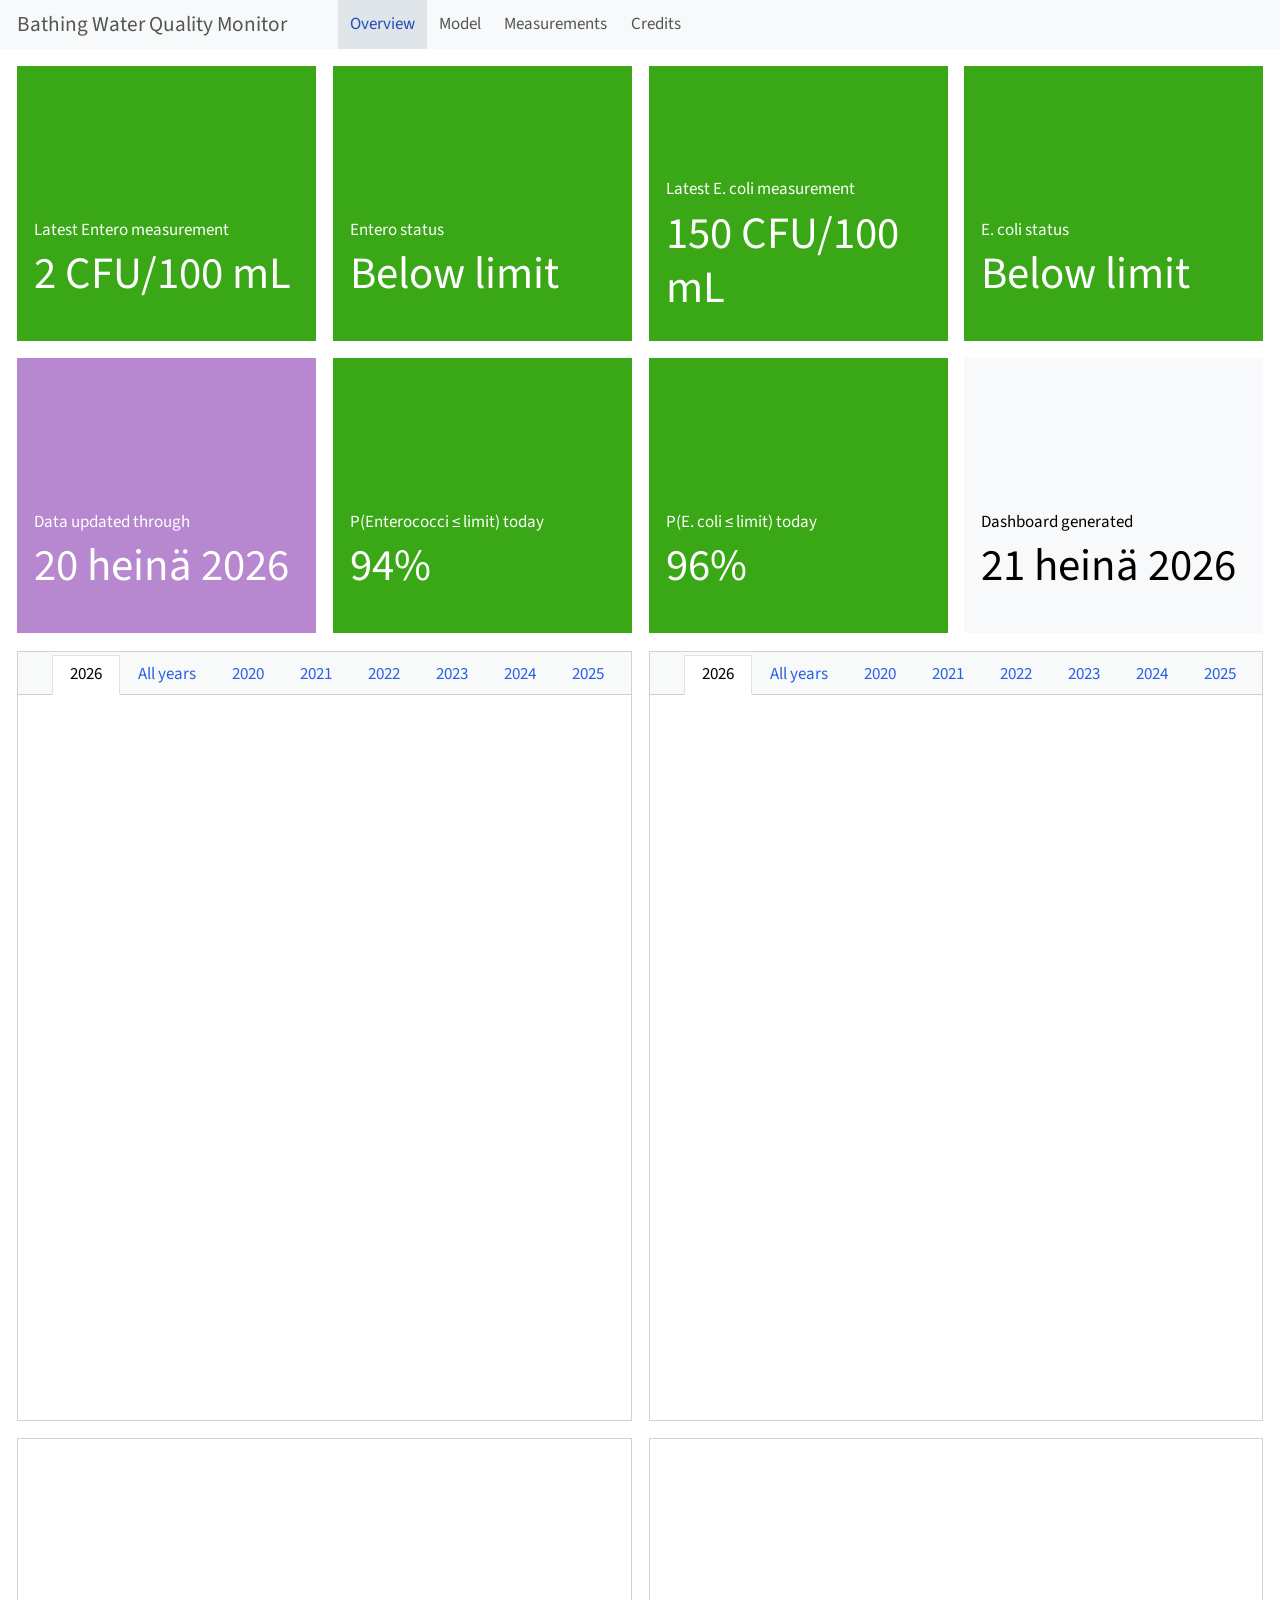
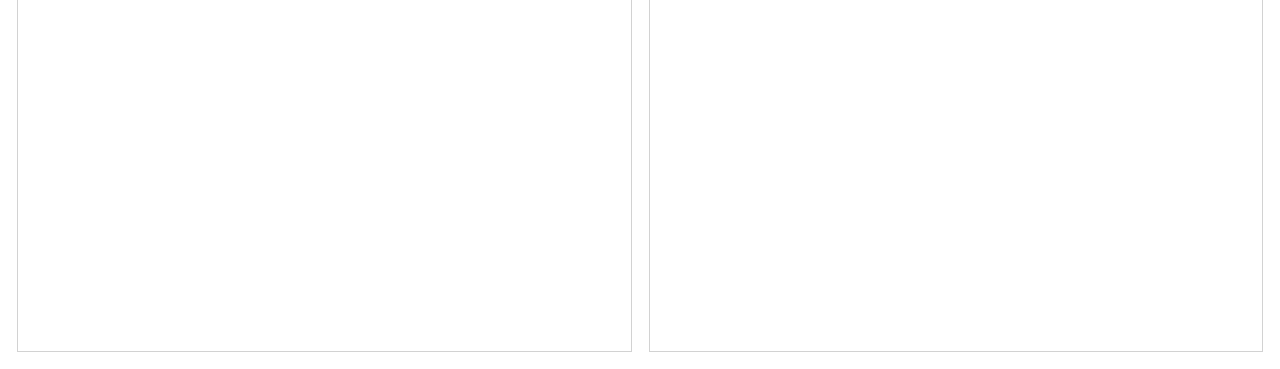
==== commit c5f52cfc: "Add pipeline script, auto-refit on divergence, dashboard cleanup - pipeline.sh runs the fetch/model/" ====
--- a/dashboard.html
+++ b/dashboard.html
@@ -81,7 +81,7 @@
         
       </div>
     </div>
-<div id="dashboard-collapse" class="navbar-collapse collapse"><ul class="navbar-nav navbar-nav-scroll me-auto" role="tablist"><li class="nav-item" role="presentation"><a id="tab-overview" class="nav-link active" data-bs-toggle="tab" role="tab" data-bs-target="#overview" data-scrolling="true" href="#overview" aria-controls="overview" aria-selected="true"><span class="nav-link-text">Overview</span></a></li><li class="nav-item" role="presentation"><a id="tab-model" class="nav-link" data-bs-toggle="tab" role="tab" data-bs-target="#model" data-scrolling="true" href="#model" aria-controls="model" aria-selected="false"><span class="nav-link-text">Model</span></a></li><li class="nav-item" role="presentation"><a id="tab-measurements" class="nav-link" data-bs-toggle="tab" role="tab" data-bs-target="#measurements" data-scrolling="true" href="#measurements" aria-controls="measurements" aria-selected="false"><span class="nav-link-text">Measurements</span></a></li></ul><div class="quarto-dashboard-links"><a class="quarto-dashboard-link" href="#"><i class="bi bi-github"></i></a></div></div></div>
+<div id="dashboard-collapse" class="navbar-collapse collapse"><ul class="navbar-nav navbar-nav-scroll me-auto" role="tablist"><li class="nav-item" role="presentation"><a id="tab-overview" class="nav-link active" data-bs-toggle="tab" role="tab" data-bs-target="#overview" data-scrolling="true" href="#overview" aria-controls="overview" aria-selected="true"><span class="nav-link-text">Overview</span></a></li><li class="nav-item" role="presentation"><a id="tab-model" class="nav-link" data-bs-toggle="tab" role="tab" data-bs-target="#model" data-scrolling="true" href="#model" aria-controls="model" aria-selected="false"><span class="nav-link-text">Model</span></a></li><li class="nav-item" role="presentation"><a id="tab-measurements" class="nav-link" data-bs-toggle="tab" role="tab" data-bs-target="#measurements" data-scrolling="true" href="#measurements" aria-controls="measurements" aria-selected="false"><span class="nav-link-text">Measurements</span></a></li><li class="nav-item" role="presentation"><a id="tab-credits" class="nav-link" data-bs-toggle="tab" role="tab" data-bs-target="#credits" data-scrolling="true" href="#credits" aria-controls="credits" aria-selected="false"><span class="nav-link-text">Credits</span></a></li></ul><div class="quarto-dashboard-links"><a class="quarto-dashboard-link" href="#"><i class="bi bi-github"></i></a></div></div></div>
 </nav>
 </header>
 <div class="page-layout-custom quarto-dashboard-content bslib-gap-spacing html-fill-container dashboard-scrolling quarto-dashboard-pages">  
@@ -102,7 +102,7 @@
 Latest Entero measurement
 </p>
 <p class="value-box-value">
-64 CFU/100 mL
+2 CFU/100 mL
 </p>
 </div>
 </div>
@@ -134,7 +134,7 @@
 Latest E. coli measurement
 </p>
 <p class="value-box-value">
-110 CFU/100 mL
+150 CFU/100 mL
 </p>
 </div>
 </div>
@@ -157,7 +157,7 @@
 </div>
 <script data-bslib-card-init="">bslib.Card.initializeAllCards();</script></div>
 </div>
-<div class="html-fill-item html-fill-container bslib-grid" style="display: grid; grid-template-columns: minmax(3em, 1fr) minmax(3em, 1fr) minmax(3em, 1fr);
+<div class="html-fill-item html-fill-container bslib-grid" style="display: grid; grid-template-columns: minmax(3em, 1fr) minmax(3em, 1fr) minmax(3em, 1fr) minmax(3em, 1fr);
 grid-auto-rows: minmax(0, 1fr);">
 <div class="card valuebox cell html-fill-item html-fill-container bslib-card bslib-value-box bg-info showcase-left-center" data-bslib-card-init="" data-require-bs-caller="card()">
 <div class="card-body html-fill-item html-fill-container">
@@ -170,12 +170,12 @@
 Data updated through
 </p>
 <p class="value-box-value">
-04 heinä 2026
-</p>
-</div>
-</div>
-</div>
-<script data-bslib-card-init="">bslib.Card.initializeAllCards();</script></div><div class="card valuebox cell html-fill-item html-fill-container bslib-card bslib-value-box bg-warning showcase-left-center" data-bslib-card-init="" data-require-bs-caller="card()">
+20 heinä 2026
+</p>
+</div>
+</div>
+</div>
+<script data-bslib-card-init="">bslib.Card.initializeAllCards();</script></div><div class="card valuebox cell html-fill-item html-fill-container bslib-card bslib-value-box bg-success showcase-left-center" data-bslib-card-init="" data-require-bs-caller="card()">
 <div class="card-body html-fill-item html-fill-container">
 <div data-icon="shield-check" class="html-fill-item html-fill-container value-box-grid">
 <div class="value-box-showcase html-fill-item html-fill-container">
@@ -186,7 +186,7 @@
 P(Enterococci ≤ limit) today
 </p>
 <p class="value-box-value">
-88%
+94%
 </p>
 </div>
 </div>
@@ -202,7 +202,23 @@
 P(E. coli ≤ limit) today
 </p>
 <p class="value-box-value">
-90%
+96%
+</p>
+</div>
+</div>
+</div>
+<script data-bslib-card-init="">bslib.Card.initializeAllCards();</script></div><div class="card valuebox cell html-fill-item html-fill-container bslib-card bslib-value-box bg-light showcase-left-center" data-bslib-card-init="" data-require-bs-caller="card()">
+<div class="card-body html-fill-item html-fill-container">
+<div data-icon="clock-history" class="html-fill-item html-fill-container value-box-grid">
+<div class="value-box-showcase html-fill-item html-fill-container">
+
+<i class="bi bi-clock-history"></i></div>
+<div class="value-box-area">
+<p class="value-box-title">
+Dashboard generated
+</p>
+<p class="value-box-value">
+21 heinä 2026
 </p>
 </div>
 </div>
@@ -214,54 +230,54 @@
 <div class="card tabset html-fill-item html-fill-container bslib-card" data-bslib-card-init="" data-require-bs-caller="card()" data-full-screen="false">
 <div class="card-header bslib-navs-card-title"><div class="card-title"><span style="display: inline">
 
-</span></div><ul class="nav nav-tabs card-header-tabs" role="tablist" data-tabsetid="card-tabset-8"><li class="nav-item" role="presentation"><a href="#card-tabset-8-1" role="tab" data-toggle="tab" data-bs-toggle="tab" data-value="2026" aria-selected="true" class="nav-link active">2026</a></li><li class="nav-item" role="presentation"><a href="#card-tabset-8-2" role="tab" data-toggle="tab" data-bs-toggle="tab" data-value="All years" aria-selected="false" class="nav-link">All years</a></li><li class="nav-item" role="presentation"><a href="#card-tabset-8-3" role="tab" data-toggle="tab" data-bs-toggle="tab" data-value="2020" aria-selected="false" class="nav-link">2020</a></li><li class="nav-item" role="presentation"><a href="#card-tabset-8-4" role="tab" data-toggle="tab" data-bs-toggle="tab" data-value="2021" aria-selected="false" class="nav-link">2021</a></li><li class="nav-item" role="presentation"><a href="#card-tabset-8-5" role="tab" data-toggle="tab" data-bs-toggle="tab" data-value="2022" aria-selected="false" class="nav-link">2022</a></li><li class="nav-item" role="presentation"><a href="#card-tabset-8-6" role="tab" data-toggle="tab" data-bs-toggle="tab" data-value="2023" aria-selected="false" class="nav-link">2023</a></li><li class="nav-item" role="presentation"><a href="#card-tabset-8-7" role="tab" data-toggle="tab" data-bs-toggle="tab" data-value="2024" aria-selected="false" class="nav-link">2024</a></li><li class="nav-item" role="presentation"><a href="#card-tabset-8-8" role="tab" data-toggle="tab" data-bs-toggle="tab" data-value="2025" aria-selected="false" class="nav-link">2025</a></li></ul></div>
-
-
-
-
-
-
-
-
-<div class="tab-content html-fill-item html-fill-container" data-tabset-id="card-tabset-8"><div class="tab-pane active show html-fill-item html-fill-container" role="tabpanel" id="card-tabset-8-1"><div class="card-body html-fill-item html-fill-container" data-title="2026">
-<div class="cell-output-display html-fill-item html-fill-container">
-<div class="plotly html-widget html-fill-item html-fill-container" id="htmlwidget-d586571c33672a6730b6" style="width:100%;height:406px;"></div>
-<script type="application/json" data-for="htmlwidget-d586571c33672a6730b6">{"x":{"visdat":{"86dc1961b8c":["function () ","plotlyVisDat"],"86dc8104497":["function () ","data"],"86dc25af0ecf":["function () ","data"],"86dc696b38ce":["function () ","data"]},"cur_data":"86dc696b38ce","attrs":{"86dc8104497":{"alpha_stroke":1,"sizes":[10,100],"spans":[1,20],"x":{},"ymin":{},"ymax":{},"type":"scatter","mode":"lines","hoveron":"points","fill":"toself","fillcolor":"rgba(70,130,180,0.2)","line":{"color":"transparent"},"name":"90% CI","hoverinfo":"skip","inherit":true},"86dc25af0ecf":{"alpha_stroke":1,"sizes":[10,100],"spans":[1,20],"x":{},"y":{},"type":"scatter","mode":"lines","line":{"color":"steelblue","width":2},"name":"Model prediction","inherit":true},"86dc696b38ce":{"alpha_stroke":1,"sizes":[10,100],"spans":[1,20],"x":{},"y":{},"type":"scatter","mode":"markers","marker":{"color":"black","size":7},"name":"Observed","text":{},"hovertemplate":"%{text}<extra><\/extra>","inherit":true},"86dc696b38ce.1":{"alpha_stroke":1,"sizes":[10,100],"spans":[1,20],"x":["2026-06-01","2026-07-04"],"y":[400,400],"type":"scatter","mode":"lines","line":{"color":"red","dash":"dash","width":1.5},"name":"Limit: 400","hoverinfo":"skip","inherit":true}},"layout":{"margin":{"b":40,"l":60,"t":25,"r":10},"yaxis":{"domain":[0,1],"automargin":true,"title":"CFU / 100 mL","type":"log","tickformat":","},"xaxis":{"domain":[0,1],"automargin":true,"title":"","rangebreaks":[{"pattern":"day of year","bounds":[244,151]}]},"legend":{"orientation":"h","y":-0.14999999999999999},"hovermode":"x unified","showlegend":true},"source":"A","config":{"modeBarButtonsToAdd":["hoverclosest","hovercompare"],"showSendToCloud":false,"displayModeBar":false},"data":[{"fillcolor":"rgba(70,130,180,0.2)","x":["2026-06-01","2026-06-02","2026-06-03","2026-06-03","2026-06-04","2026-06-05","2026-06-06","2026-06-07","2026-06-08","2026-06-09","2026-06-10","2026-06-11","2026-06-12","2026-06-13","2026-06-14","2026-06-15","2026-06-16","2026-06-16","2026-06-17","2026-06-18","2026-06-19","2026-06-20","2026-06-21","2026-06-22","2026-06-23","2026-06-24","2026-06-25","2026-06-26","2026-06-27","2026-06-28","2026-06-29","2026-06-30","2026-07-01","2026-07-02","2026-07-03","2026-07-04","2026-07-04","2026-07-04","2026-07-03","2026-07-02","2026-07-01","2026-06-30","2026-06-29","2026-06-28","2026-06-27","2026-06-26","2026-06-25","2026-06-24","2026-06-23","2026-06-22","2026-06-21","2026-06-20","2026-06-19","2026-06-18","2026-06-17","2026-06-16","2026-06-16","2026-06-15","2026-06-14","2026-06-13","2026-06-12","2026-06-11","2026-06-10","2026-06-09","2026-06-08","2026-06-07","2026-06-06","2026-06-05","2026-06-04","2026-06-03","2026-06-03","2026-06-02","2026-06-01"],"type":"scatter","mode":"lines","hoveron":"points","fill":"toself","line":{"color":"transparent"},"name":"90% CI","hoverinfo":["skip","skip","skip","skip","skip","skip","skip","skip","skip","skip","skip","skip","skip","skip","skip","skip","skip","skip","skip","skip","skip","skip","skip","skip","skip","skip","skip","skip","skip","skip","skip","skip","skip","skip","skip","skip","skip","skip","skip","skip","skip","skip","skip","skip","skip","skip","skip","skip","skip","skip","skip","skip","skip","skip","skip","skip","skip","skip","skip","skip","skip","skip","skip","skip","skip","skip","skip","skip","skip","skip","skip","skip","skip"],"y":[1.0519728770965271,1.0472433565953796,1.1491639274069037,1.2078861906009739,1.3368212427194328,2.3781522861954025,3.60374659389741,3.8914141988909359,3.6668758746454775,5.1352651252164527,4.6772032550082043,6.3933001380394447,9.003979946010034,21.759317459035465,34.2179921924238,42.321771911952425,30.081521918504318,29.90035976290633,44.455412631956257,39.615892468089527,30.331714568880223,23.67080545841943,17.620820401084821,15.58683322065057,15.760169458203706,17.692670541730379,20.272161259294599,21.827064838059105,18.56618663547739,14.61438786656775,15.225612298989898,13.105185471995634,12.708476051824713,15.159983261959374,15.376360165979545,24.017734199666769,24.017734199666769,677.2987705337149,412.94044183591774,443.5747169620372,351.15044153738501,401.04368665042477,435.42200133213873,444.3695728620491,481.84411537685702,633.60394956577136,563.85064129255727,463.02987851109555,424.52006934495148,418.44945089368559,515.48709968729781,645.9099788806268,874.07188127638858,1086.9526447086755,1387.0940468229669,899.63099740602206,971.14294170252037,1182.4828913645022,993.09010729021441,793.38635128660633,268.0146871030156,202.19417762412905,134.21512223991132,166.36903883974472,104.04275748187784,110.19533432028332,110.99467988922829,68.269848931967402,40.67114804463413,41.268165196151315,42.318091884581811,35.578485666910773,34.026755184202585],"marker":{"color":"rgba(31,119,180,1)","line":{"color":"rgba(31,119,180,1)"}},"error_y":{"color":"rgba(31,119,180,1)"},"error_x":{"color":"rgba(31,119,180,1)"},"xaxis":"x","yaxis":"y","frame":null},{"x":["2026-06-01","2026-06-02","2026-06-03","2026-06-03","2026-06-04","2026-06-05","2026-06-06","2026-06-07","2026-06-08","2026-06-09","2026-06-10","2026-06-11","2026-06-12","2026-06-13","2026-06-14","2026-06-15","2026-06-16","2026-06-16","2026-06-17","2026-06-18","2026-06-19","2026-06-20","2026-06-21","2026-06-22","2026-06-23","2026-06-24","2026-06-25","2026-06-26","2026-06-27","2026-06-28","2026-06-29","2026-06-30","2026-07-01","2026-07-02","2026-07-03","2026-07-04"],"y":[5.8002366496590119,6.3090702263858285,6.82913650778492,6.8854274421958381,7.4658316391558817,12.726842025696088,19.720524293583853,20.467063790212997,19.045629076533935,29.063362532008529,25.586977852434551,36.135428526516222,49.560388645235136,131.09033513550509,187.30673946574277,225.7696639249792,168.98228021743603,172.53837595654198,261.59883484779988,213.45702566688519,164.17678851489512,125.8387647600927,98.963843041692357,80.824025713117123,80.600785405913314,91.009564258492745,109.0683247708139,116.65599563117236,95.830095151525725,84.632923014944382,80.792453955587632,72.043345006206266,67.484124268406148,82.819146627611417,76.460569165565374,123.97821952255848],"type":"scatter","mode":"lines","line":{"color":"steelblue","width":2},"name":"Model prediction","marker":{"color":"rgba(255,127,14,1)","line":{"color":"rgba(255,127,14,1)"}},"error_y":{"color":"rgba(255,127,14,1)"},"error_x":{"color":"rgba(255,127,14,1)"},"xaxis":"x","yaxis":"y","frame":null},{"x":["2026-06-03","2026-06-03","2026-06-12","2026-06-16","2026-06-16","2026-06-23","2026-07-01"],"y":[1,2,200,200,110,57,64],"type":"scatter","mode":"markers","marker":{"color":"black","size":7,"line":{"color":"rgba(44,160,44,1)"}},"name":"Observed","text":["03 kesä 2026<br>Measured: 1 CFU/100 mL","03 kesä 2026<br>Measured: 2 CFU/100 mL","12 kesä 2026<br>Measured: 200 CFU/100 mL","16 kesä 2026<br>Measured: 200 CFU/100 mL","16 kesä 2026<br>Measured: 110 CFU/100 mL","23 kesä 2026<br>Measured: 57 CFU/100 mL","01 heinä 2026<br>Measured: 64 CFU/100 mL"],"hovertemplate":["%{text}<extra><\/extra>","%{text}<extra><\/extra>","%{text}<extra><\/extra>","%{text}<extra><\/extra>","%{text}<extra><\/extra>","%{text}<extra><\/extra>","%{text}<extra><\/extra>"],"error_y":{"color":"rgba(44,160,44,1)"},"error_x":{"color":"rgba(44,160,44,1)"},"line":{"color":"rgba(44,160,44,1)"},"xaxis":"x","yaxis":"y","frame":null},{"x":["2026-06-01","2026-07-04"],"y":[400,400],"type":"scatter","mode":"lines","line":{"color":"red","dash":"dash","width":1.5},"name":"Limit: 400","hoverinfo":["skip","skip"],"marker":{"color":"rgba(214,39,40,1)","line":{"color":"rgba(214,39,40,1)"}},"error_y":{"color":"rgba(214,39,40,1)"},"error_x":{"color":"rgba(214,39,40,1)"},"xaxis":"x","yaxis":"y","frame":null}],"highlight":{"on":"plotly_click","persistent":false,"dynamic":false,"selectize":false,"opacityDim":0.20000000000000001,"selected":{"opacity":1},"debounce":0},"shinyEvents":["plotly_hover","plotly_click","plotly_selected","plotly_relayout","plotly_brushed","plotly_brushing","plotly_clickannotation","plotly_doubleclick","plotly_deselect","plotly_afterplot","plotly_sunburstclick"],"base_url":"https://plot.ly"},"evals":[],"jsHooks":[]}</script>
-</div>
-</div></div><div class="tab-pane html-fill-item html-fill-container" role="tabpanel" id="card-tabset-8-2"><div class="card-body html-fill-item html-fill-container" data-title="All years">
-<div class="cell-output-display html-fill-item html-fill-container">
-<div class="plotly html-widget html-fill-item html-fill-container" id="htmlwidget-fead7774b69ffadc63c9" style="width:100%;height:406px;"></div>
-<script type="application/json" data-for="htmlwidget-fead7774b69ffadc63c9">{"x":{"visdat":{"86dc7e8c473e":["function () ","plotlyVisDat"],"86dc756a29e6":["function () ","data"],"86dc6e2edebe":["function () ","data"],"86dc7cfd0286":["function () ","data"]},"cur_data":"86dc7cfd0286","attrs":{"86dc756a29e6":{"alpha_stroke":1,"sizes":[10,100],"spans":[1,20],"x":{},"ymin":{},"ymax":{},"type":"scatter","mode":"lines","hoveron":"points","fill":"toself","fillcolor":"rgba(70,130,180,0.2)","line":{"color":"transparent"},"name":"90% CI","hoverinfo":"skip","inherit":true},"86dc6e2edebe":{"alpha_stroke":1,"sizes":[10,100],"spans":[1,20],"x":{},"y":{},"type":"scatter","mode":"lines","line":{"color":"steelblue","width":2},"name":"Model prediction","inherit":true},"86dc7cfd0286":{"alpha_stroke":1,"sizes":[10,100],"spans":[1,20],"x":{},"y":{},"type":"scatter","mode":"markers","marker":{"color":"black","size":7},"name":"Observed","text":{},"hovertemplate":"%{text}<extra><\/extra>","inherit":true},"86dc7cfd0286.1":{"alpha_stroke":1,"sizes":[10,100],"spans":[1,20],"x":["2020-06-01","2026-07-04"],"y":[400,400],"type":"scatter","mode":"lines","line":{"color":"red","dash":"dash","width":1.5},"name":"Limit: 400","hoverinfo":"skip","inherit":true}},"layout":{"margin":{"b":40,"l":60,"t":25,"r":10},"yaxis":{"domain":[0,1],"automargin":true,"title":"CFU / 100 mL","type":"log","tickformat":","},"xaxis":{"domain":[0,1],"automargin":true,"title":"","rangebreaks":[{"pattern":"day of year","bounds":[244,151]}]},"legend":{"orientation":"h","y":-0.14999999999999999},"hovermode":"x unified","showlegend":true},"source":"A","config":{"modeBarButtonsToAdd":["hoverclosest","hovercompare"],"showSendToCloud":false,"displayModeBar":false},"data":[{"fillcolor":"rgba(70,130,180,0.2)","x":["2020-06-01","2020-06-02","2020-06-03","2020-06-04","2020-06-05","2020-06-06","2020-06-07","2020-06-08","2020-06-09","2020-06-10","2020-06-11","2020-06-12","2020-06-13","2020-06-14","2020-06-15","2020-06-16","2020-06-17","2020-06-18","2020-06-19","2020-06-20","2020-06-21","2020-06-22","2020-06-23","2020-06-24","2020-06-25","2020-06-26","2020-06-27","2020-06-28","2020-06-29","2020-06-30","2020-07-01","2020-07-02","2020-07-03","2020-07-04","2020-07-05","2020-07-06","2020-07-07","2020-07-08","2020-07-09","2020-07-10","2020-07-11","2020-07-12","2020-07-13","2020-07-14","2020-07-15","2020-07-16","2020-07-17","2020-07-18","2020-07-19","2020-07-20","2020-07-21","2020-07-22","2020-07-23","2020-07-24","2020-07-25","2020-07-26","2020-07-27","2020-07-28","2020-07-29","2020-07-30","2020-07-31","2020-08-01","2020-08-02","2020-08-03","2020-08-04","2020-08-05","2020-08-06","2020-08-07","2020-08-08","2020-08-09","2020-08-10","2020-08-11","2020-08-12","2020-08-13","2020-08-14","2020-08-15","2020-08-16","2020-08-17","2020-08-18","2020-08-19","2020-08-20","2020-08-21","2020-08-22","2020-08-23","2020-08-24","2020-08-25","2020-08-26","2020-08-27","2020-08-28","2020-08-29","2020-08-30","2020-08-31","2021-06-01","2021-06-02","2021-06-03","2021-06-04","2021-06-05","2021-06-06","2021-06-07","2021-06-08","2021-06-09","2021-06-10","2021-06-11","2021-06-12","2021-06-13","2021-06-14","2021-06-15","2021-06-16","2021-06-17","2021-06-18","2021-06-19","2021-06-20","2021-06-21","2021-06-22","2021-06-23","2021-06-24","2021-06-25","2021-06-26","2021-06-27","2021-06-28","2021-06-29","2021-06-30","2021-07-01","2021-07-02","2021-07-03","2021-07-04","2021-07-05","2021-07-06","2021-07-07","2021-07-08","2021-07-09","2021-07-10","2021-07-11","2021-07-12","2021-07-13","2021-07-14","2021-07-15","2021-07-16","2021-07-17","2021-07-18","2021-07-19","2021-07-20","2021-07-21","2021-07-22","2021-07-23","2021-07-24","2021-07-25","2021-07-26","2021-07-27","2021-07-28","2021-07-29","2021-07-30","2021-07-31","2021-08-01","2021-08-02","2021-08-03","2021-08-04","2021-08-05","2021-08-06","2021-08-07","2021-08-08","2021-08-09","2021-08-10","2021-08-11","2021-08-12","2021-08-13","2021-08-14","2021-08-15","2021-08-16","2021-08-17","2021-08-18","2021-08-19","2021-08-20","2021-08-21","2021-08-22","2021-08-23","2021-08-24","2021-08-25","2021-08-26","2021-08-27","2021-08-28","2021-08-29","2021-08-30","2021-08-31","2022-06-01","2022-06-02","2022-06-03","2022-06-04","2022-06-05","2022-06-06","2022-06-07","2022-06-08","2022-06-09","2022-06-10","2022-06-11","2022-06-12","2022-06-13","2022-06-14","2022-06-15","2022-06-16","2022-06-17","2022-06-18","2022-06-19","2022-06-20","2022-06-21","2022-06-22","2022-06-23","2022-06-24","2022-06-25","2022-06-26","2022-06-27","2022-06-28","2022-06-29","2022-06-30","2022-07-01","2022-07-02","2022-07-03","2022-07-04","2022-07-05","2022-07-06","2022-07-07","2022-07-08","2022-07-09","2022-07-10","2022-07-11","2022-07-12","2022-07-13","2022-07-14","2022-07-15","2022-07-16","2022-07-17","2022-07-18","2022-07-19","2022-07-20","2022-07-21","2022-07-22","2022-07-23","2022-07-24","2022-07-25","2022-07-26","2022-07-27","2022-07-28","2022-07-29","2022-07-30","2022-07-31","2022-08-01","2022-08-02","2022-08-03","2022-08-04","2022-08-05","2022-08-06","2022-08-07","2022-08-08","2022-08-09","2022-08-10","2022-08-11","2022-08-12","2022-08-13","2022-08-14","2022-08-15","2022-08-16","2022-08-17","2022-08-18","2022-08-19","2022-08-20","2022-08-21","2022-08-22","2022-08-23","2022-08-24","2022-08-25","2022-08-26","2022-08-27","2022-08-28","2022-08-29","2022-08-30","2022-08-31","2023-06-01","2023-06-02","2023-06-03","2023-06-04","2023-06-05","2023-06-06","2023-06-07","2023-06-08","2023-06-09","2023-06-10","2023-06-11","2023-06-12","2023-06-13","2023-06-14","2023-06-15","2023-06-16","2023-06-17","2023-06-18","2023-06-19","2023-06-20","2023-06-21","2023-06-22","2023-06-23","2023-06-24","2023-06-25","2023-06-26","2023-06-27","2023-06-28","2023-06-29","2023-06-30","2023-07-01","2023-07-02","2023-07-03","2023-07-04","2023-07-05","2023-07-06","2023-07-07","2023-07-08","2023-07-09","2023-07-10","2023-07-11","2023-07-12","2023-07-13","2023-07-14","2023-07-15","2023-07-16","2023-07-17","2023-07-18","2023-07-19","2023-07-20","2023-07-21","2023-07-22","2023-07-23","2023-07-24","2023-07-25","2023-07-26","2023-07-27","2023-07-28","2023-07-29","2023-07-30","2023-07-31","2023-08-01","2023-08-02","2023-08-03","2023-08-04","2023-08-05","2023-08-06","2023-08-07","2023-08-08","2023-08-09","2023-08-10","2023-08-11","2023-08-12","2023-08-13","2023-08-14","2023-08-15","2023-08-16","2023-08-17","2023-08-18","2023-08-19","2023-08-20","2023-08-21","2023-08-22","2023-08-23","2023-08-24","2023-08-25","2023-08-26","2023-08-27","2023-08-28","2023-08-29","2023-08-30","2023-08-31","2024-06-01","2024-06-02","2024-06-03","2024-06-04","2024-06-05","2024-06-06","2024-06-07","2024-06-08","2024-06-09","2024-06-10","2024-06-11","2024-06-12","2024-06-13","2024-06-14","2024-06-15","2024-06-16","2024-06-17","2024-06-18","2024-06-19","2024-06-20","2024-06-21","2024-06-22","2024-06-23","2024-06-24","2024-06-25","2024-06-26","2024-06-27","2024-06-28","2024-06-29","2024-06-30","2024-07-01","2024-07-02","2024-07-03","2024-07-04","2024-07-05","2024-07-06","2024-07-07","2024-07-08","2024-07-09","2024-07-10","2024-07-11","2024-07-12","2024-07-13","2024-07-14","2024-07-15","2024-07-16","2024-07-17","2024-07-18","2024-07-19","2024-07-20","2024-07-21","2024-07-22","2024-07-23","2024-07-24","2024-07-25","2024-07-26","2024-07-27","2024-07-28","2024-07-29","2024-07-30","2024-07-31","2024-08-01","2024-08-02","2024-08-03","2024-08-04","2024-08-05","2024-08-06","2024-08-07","2024-08-08","2024-08-09","2024-08-10","2024-08-11","2024-08-12","2024-08-13","2024-08-14","2024-08-15","2024-08-16","2024-08-17","2024-08-18","2024-08-19","2024-08-20","2024-08-21","2024-08-22","2024-08-23","2024-08-24","2024-08-25","2024-08-26","2024-08-27","2024-08-28","2024-08-29","2024-08-30","2024-08-31","2025-06-01","2025-06-02","2025-06-03","2025-06-04","2025-06-05","2025-06-06","2025-06-07","2025-06-08","2025-06-09","2025-06-10","2025-06-11","2025-06-12","2025-06-13","2025-06-14","2025-06-15","2025-06-16","2025-06-17","2025-06-18","2025-06-19","2025-06-20","2025-06-21","2025-06-22","2025-06-23","2025-06-24","2025-06-25","2025-06-26","2025-06-27","2025-06-28","2025-06-29","2025-06-30","2025-07-01","2025-07-02","2025-07-03","2025-07-04","2025-07-05","2025-07-06","2025-07-07","2025-07-08","2025-07-09","2025-07-10","2025-07-11","2025-07-12","2025-07-13","2025-07-14","2025-07-15","2025-07-16","2025-07-17","2025-07-18","2025-07-19","2025-07-20","2025-07-21","2025-07-22","2025-07-23","2025-07-24","2025-07-25","2025-07-26","2025-07-27","2025-07-28","2025-07-29","2025-07-30","2025-07-31","2025-08-01","2025-08-02","2025-08-03","2025-08-04","2025-08-05","2025-08-06","2025-08-07","2025-08-08","2025-08-09","2025-08-10","2025-08-11","2025-08-12","2025-08-13","2025-08-14","2025-08-15","2025-08-16","2025-08-17","2025-08-18","2025-08-19","2025-08-20","2025-08-21","2025-08-22","2025-08-23","2025-08-24","2025-08-25","2025-08-26","2025-08-27","2025-08-28","2025-08-29","2025-08-30","2025-08-31","2026-06-01","2026-06-02","2026-06-03","2026-06-03","2026-06-04","2026-06-05","2026-06-06","2026-06-07","2026-06-08","2026-06-09","2026-06-10","2026-06-11","2026-06-12","2026-06-13","2026-06-14","2026-06-15","2026-06-16","2026-06-16","2026-06-17","2026-06-18","2026-06-19","2026-06-20","2026-06-21","2026-06-22","2026-06-23","2026-06-24","2026-06-25","2026-06-26","2026-06-27","2026-06-28","2026-06-29","2026-06-30","2026-07-01","2026-07-02","2026-07-03","2026-07-04","2026-07-04","2026-07-04","2026-07-03","2026-07-02","2026-07-01","2026-06-30","2026-06-29","2026-06-28","2026-06-27","2026-06-26","2026-06-25","2026-06-24","2026-06-23","2026-06-22","2026-06-21","2026-06-20","2026-06-19","2026-06-18","2026-06-17","2026-06-16","2026-06-16","2026-06-15","2026-06-14","2026-06-13","2026-06-12","2026-06-11","2026-06-10","2026-06-09","2026-06-08","2026-06-07","2026-06-06","2026-06-05","2026-06-04","2026-06-03","2026-06-03","2026-06-02","2026-06-01","2025-08-31","2025-08-30","2025-08-29","2025-08-28","2025-08-27","2025-08-26","2025-08-25","2025-08-24","2025-08-23","2025-08-22","2025-08-21","2025-08-20","2025-08-19","2025-08-18","2025-08-17","2025-08-16","2025-08-15","2025-08-14","2025-08-13","2025-08-12","2025-08-11","2025-08-10","2025-08-09","2025-08-08","2025-08-07","2025-08-06","2025-08-05","2025-08-04","2025-08-03","2025-08-02","2025-08-01","2025-07-31","2025-07-30","2025-07-29","2025-07-28","2025-07-27","2025-07-26","2025-07-25","2025-07-24","2025-07-23","2025-07-22","2025-07-21","2025-07-20","2025-07-19","2025-07-18","2025-07-17","2025-07-16","2025-07-15","2025-07-14","2025-07-13","2025-07-12","2025-07-11","2025-07-10","2025-07-09","2025-07-08","2025-07-07","2025-07-06","2025-07-05","2025-07-04","2025-07-03","2025-07-02","2025-07-01","2025-06-30","2025-06-29","2025-06-28","2025-06-27","2025-06-26","2025-06-25","2025-06-24","2025-06-23","2025-06-22","2025-06-21","2025-06-20","2025-06-19","2025-06-18","2025-06-17","2025-06-16","2025-06-15","2025-06-14","2025-06-13","2025-06-12","2025-06-11","2025-06-10","2025-06-09","2025-06-08","2025-06-07","2025-06-06","2025-06-05","2025-06-04","2025-06-03","2025-06-02","2025-06-01","2024-08-31","2024-08-30","2024-08-29","2024-08-28","2024-08-27","2024-08-26","2024-08-25","2024-08-24","2024-08-23","2024-08-22","2024-08-21","2024-08-20","2024-08-19","2024-08-18","2024-08-17","2024-08-16","2024-08-15","2024-08-14","2024-08-13","2024-08-12","2024-08-11","2024-08-10","2024-08-09","2024-08-08","2024-08-07","2024-08-06","2024-08-05","2024-08-04","2024-08-03","2024-08-02","2024-08-01","2024-07-31","2024-07-30","2024-07-29","2024-07-28","2024-07-27","2024-07-26","2024-07-25","2024-07-24","2024-07-23","2024-07-22","2024-07-21","2024-07-20","2024-07-19","2024-07-18","2024-07-17","2024-07-16","2024-07-15","2024-07-14","2024-07-13","2024-07-12","2024-07-11","2024-07-10","2024-07-09","2024-07-08","2024-07-07","2024-07-06","2024-07-05","2024-07-04","2024-07-03","2024-07-02","2024-07-01","2024-06-30","2024-06-29","2024-06-28","2024-06-27","2024-06-26","2024-06-25","2024-06-24","2024-06-23","2024-06-22","2024-06-21","2024-06-20","2024-06-19","2024-06-18","2024-06-17","2024-06-16","2024-06-15","2024-06-14","2024-06-13","2024-06-12","2024-06-11","2024-06-10","2024-06-09","2024-06-08","2024-06-07","2024-06-06","2024-06-05","2024-06-04","2024-06-03","2024-06-02","2024-06-01","2023-08-31","2023-08-30","2023-08-29","2023-08-28","2023-08-27","2023-08-26","2023-08-25","2023-08-24","2023-08-23","2023-08-22","2023-08-21","2023-08-20","2023-08-19","2023-08-18","2023-08-17","2023-08-16","2023-08-15","2023-08-14","2023-08-13","2023-08-12","2023-08-11","2023-08-10","2023-08-09","2023-08-08","2023-08-07","2023-08-06","2023-08-05","2023-08-04","2023-08-03","2023-08-02","2023-08-01","2023-07-31","2023-07-30","2023-07-29","2023-07-28","2023-07-27","2023-07-26","2023-07-25","2023-07-24","2023-07-23","2023-07-22","2023-07-21","2023-07-20","2023-07-19","2023-07-18","2023-07-17","2023-07-16","2023-07-15","2023-07-14","2023-07-13","2023-07-12","2023-07-11","2023-07-10","2023-07-09","2023-07-08","2023-07-07","2023-07-06","2023-07-05","2023-07-04","2023-07-03","2023-07-02","2023-07-01","2023-06-30","2023-06-29","2023-06-28","2023-06-27","2023-06-26","2023-06-25","2023-06-24","2023-06-23","2023-06-22","2023-06-21","2023-06-20","2023-06-19","2023-06-18","2023-06-17","2023-06-16","2023-06-15","2023-06-14","2023-06-13","2023-06-12","2023-06-11","2023-06-10","2023-06-09","2023-06-08","2023-06-07","2023-06-06","2023-06-05","2023-06-04","2023-06-03","2023-06-02","2023-06-01","2022-08-31","2022-08-30","2022-08-29","2022-08-28","2022-08-27","2022-08-26","2022-08-25","2022-08-24","2022-08-23","2022-08-22","2022-08-21","2022-08-20","2022-08-19","2022-08-18","2022-08-17","2022-08-16","2022-08-15","2022-08-14","2022-08-13","2022-08-12","2022-08-11","2022-08-10","2022-08-09","2022-08-08","2022-08-07","2022-08-06","2022-08-05","2022-08-04","2022-08-03","2022-08-02","2022-08-01","2022-07-31","2022-07-30","2022-07-29","2022-07-28","2022-07-27","2022-07-26","2022-07-25","2022-07-24","2022-07-23","2022-07-22","2022-07-21","2022-07-20","2022-07-19","2022-07-18","2022-07-17","2022-07-16","2022-07-15","2022-07-14","2022-07-13","2022-07-12","2022-07-11","2022-07-10","2022-07-09","2022-07-08","2022-07-07","2022-07-06","2022-07-05","2022-07-04","2022-07-03","2022-07-02","2022-07-01","2022-06-30","2022-06-29","2022-06-28","2022-06-27","2022-06-26","2022-06-25","2022-06-24","2022-06-23","2022-06-22","2022-06-21","2022-06-20","2022-06-19","2022-06-18","2022-06-17","2022-06-16","2022-06-15","2022-06-14","2022-06-13","2022-06-12","2022-06-11","2022-06-10","2022-06-09","2022-06-08","2022-06-07","2022-06-06","2022-06-05","2022-06-04","2022-06-03","2022-06-02","2022-06-01","2021-08-31","2021-08-30","2021-08-29","2021-08-28","2021-08-27","2021-08-26","2021-08-25","2021-08-24","2021-08-23","2021-08-22","2021-08-21","2021-08-20","2021-08-19","2021-08-18","2021-08-17","2021-08-16","2021-08-15","2021-08-14","2021-08-13","2021-08-12","2021-08-11","2021-08-10","2021-08-09","2021-08-08","2021-08-07","2021-08-06","2021-08-05","2021-08-04","2021-08-03","2021-08-02","2021-08-01","2021-07-31","2021-07-30","2021-07-29","2021-07-28","2021-07-27","2021-07-26","2021-07-25","2021-07-24","2021-07-23","2021-07-22","2021-07-21","2021-07-20","2021-07-19","2021-07-18","2021-07-17","2021-07-16","2021-07-15","2021-07-14","2021-07-13","2021-07-12","2021-07-11","2021-07-10","2021-07-09","2021-07-08","2021-07-07","2021-07-06","2021-07-05","2021-07-04","2021-07-03","2021-07-02","2021-07-01","2021-06-30","2021-06-29","2021-06-28","2021-06-27","2021-06-26","2021-06-25","2021-06-24","2021-06-23","2021-06-22","2021-06-21","2021-06-20","2021-06-19","2021-06-18","2021-06-17","2021-06-16","2021-06-15","2021-06-14","2021-06-13","2021-06-12","2021-06-11","2021-06-10","2021-06-09","2021-06-08","2021-06-07","2021-06-06","2021-06-05","2021-06-04","2021-06-03","2021-06-02","2021-06-01","2020-08-31","2020-08-30","2020-08-29","2020-08-28","2020-08-27","2020-08-26","2020-08-25","2020-08-24","2020-08-23","2020-08-22","2020-08-21","2020-08-20","2020-08-19","2020-08-18","2020-08-17","2020-08-16","2020-08-15","2020-08-14","2020-08-13","2020-08-12","2020-08-11","2020-08-10","2020-08-09","2020-08-08","2020-08-07","2020-08-06","2020-08-05","2020-08-04","2020-08-03","2020-08-02","2020-08-01","2020-07-31","2020-07-30","2020-07-29","2020-07-28","2020-07-27","2020-07-26","2020-07-25","2020-07-24","2020-07-23","2020-07-22","2020-07-21","2020-07-20","2020-07-19","2020-07-18","2020-07-17","2020-07-16","2020-07-15","2020-07-14","2020-07-13","2020-07-12","2020-07-11","2020-07-10","2020-07-09","2020-07-08","2020-07-07","2020-07-06","2020-07-05","2020-07-04","2020-07-03","2020-07-02","2020-07-01","2020-06-30","2020-06-29","2020-06-28","2020-06-27","2020-06-26","2020-06-25","2020-06-24","2020-06-23","2020-06-22","2020-06-21","2020-06-20","2020-06-19","2020-06-18","2020-06-17","2020-06-16","2020-06-15","2020-06-14","2020-06-13","2020-06-12","2020-06-11","2020-06-10","2020-06-09","2020-06-08","2020-06-07","2020-06-06","2020-06-05","2020-06-04","2020-06-03","2020-06-02","2020-06-01"],"type":"scatter","mode":"lines","hoveron":"points","fill":"toself","line":{"color":"transparent"},"name":"90% CI","hoverinfo":["skip","skip","skip","skip","skip","skip","skip","skip","skip","skip","skip","skip","skip","skip","skip","skip","skip","skip","skip","skip","skip","skip","skip","skip","skip","skip","skip","skip","skip","skip","skip","skip","skip","skip","skip","skip","skip","skip","skip","skip","skip","skip","skip","skip","skip","skip","skip","skip","skip","skip","skip","skip","skip","skip","skip","skip","skip","skip","skip","skip","skip","skip","skip","skip","skip","skip","skip","skip","skip","skip","skip","skip","skip","skip","skip","skip","skip","skip","skip","skip","skip","skip","skip","skip","skip","skip","skip","skip","skip","skip","skip","skip","skip","skip","skip","skip","skip","skip","skip","skip","skip","skip","skip","skip","skip","skip","skip","skip","skip","skip","skip","skip","skip","skip","skip","skip","skip","skip","skip","skip","skip","skip","skip","skip","skip","skip","skip","skip","skip","skip","skip","skip","skip","skip","skip","skip","skip","skip","skip","skip","skip","skip","skip","skip","skip","skip","skip","skip","skip","skip","skip","skip","skip","skip","skip","skip","skip","skip","skip","skip","skip","skip","skip","skip","skip","skip","skip","skip","skip","skip","skip","skip","skip","skip","skip","skip","skip","skip","skip","skip","skip","skip","skip","skip","skip","skip","skip","skip","skip","skip","skip","skip","skip","skip","skip","skip","skip","skip","skip","skip","skip","skip","skip","skip","skip","skip","skip","skip","skip","skip","skip","skip","skip","skip","skip","skip","skip","skip","skip","skip","skip","skip","skip","skip","skip","skip","skip","skip","skip","skip","skip","skip","skip","skip","skip","skip","skip","skip","skip","skip","skip","skip","skip","skip","skip","skip","skip","skip","skip","skip","skip","skip","skip","skip","skip","skip","skip","skip","skip","skip","skip","skip","skip","skip","skip","skip","skip","skip","skip","skip","skip","skip","skip","skip","skip","skip","skip","skip","skip","skip","skip","skip","skip","skip","skip","skip","skip","skip","skip","skip","skip","skip","skip","skip","skip","skip","skip","skip","skip","skip","skip","skip","skip","skip","skip","skip","skip","skip","skip","skip","skip","skip","skip","skip","skip","skip","skip","skip","skip","skip","skip","skip","skip","skip","skip","skip","skip","skip","skip","skip","skip","skip","skip","skip","skip","skip","skip","skip","skip","skip","skip","skip","skip","skip","skip","skip","skip","skip","skip","skip","skip","skip","skip","skip","skip","skip","skip","skip","skip","skip","skip","skip","skip","skip","skip","skip","skip","skip","skip","skip","skip","skip","skip","skip","skip","skip","skip","skip","skip","skip","skip","skip","skip","skip","skip","skip","skip","skip","skip","skip","skip","skip","skip","skip","skip","skip","skip","skip","skip","skip","skip","skip","skip","skip","skip","skip","skip","skip","skip","skip","skip","skip","skip","skip","skip","skip","skip","skip","skip","skip","skip","skip","skip","skip","skip","skip","skip","skip","skip","skip","skip","skip","skip","skip","skip","skip","skip","skip","skip","skip","skip","skip","skip","skip","skip","skip","skip","skip","skip","skip","skip","skip","skip","skip","skip","skip","skip","skip","skip","skip","skip","skip","skip","skip","skip","skip","skip","skip","skip","skip","skip","skip","skip","skip","skip","skip","skip","skip","skip","skip","skip","skip","skip","skip","skip","skip","skip","skip","skip","skip","skip","skip","skip","skip","skip","skip","skip","skip","skip","skip","skip","skip","skip","skip","skip","skip","skip","skip","skip","skip","skip","skip","skip","skip","skip","skip","skip","skip","skip","skip","skip","skip","skip","skip","skip","skip","skip","skip","skip","skip","skip","skip","skip","skip","skip","skip","skip","skip","skip","skip","skip","skip","skip","skip","skip","skip","skip","skip","skip","skip","skip","skip","skip","skip","skip","skip","skip","skip","skip","skip","skip","skip","skip","skip","skip","skip","skip","skip","skip","skip","skip","skip","skip","skip","skip","skip","skip","skip","skip","skip","skip","skip","skip","skip","skip","skip","skip","skip","skip","skip","skip","skip","skip","skip","skip","skip","skip","skip","skip","skip","skip","skip","skip","skip","skip","skip","skip","skip","skip","skip","skip","skip","skip","skip","skip","skip","skip","skip","skip","skip","skip","skip","skip","skip","skip","skip","skip","skip","skip","skip","skip","skip","skip","skip","skip","skip","skip","skip","skip","skip","skip","skip","skip","skip","skip","skip","skip","skip","skip","skip","skip","skip","skip","skip","skip","skip","skip","skip","skip","skip","skip","skip","skip","skip","skip","skip","skip","skip","skip","skip","skip","skip","skip","skip","skip","skip","skip","skip","skip","skip","skip","skip","skip","skip","skip","skip","skip","skip","skip","skip","skip","skip","skip","skip","skip","skip","skip","skip","skip","skip","skip","skip","skip","skip","skip","skip","skip","skip","skip","skip","skip","skip","skip","skip","skip","skip","skip","skip","skip","skip","skip","skip","skip","skip","skip","skip","skip","skip","skip","skip","skip","skip","skip","skip","skip","skip","skip","skip","skip","skip","skip","skip","skip","skip","skip","skip","skip","skip","skip","skip","skip","skip","skip","skip","skip","skip","skip","skip","skip","skip","skip","skip","skip","skip","skip","skip","skip","skip","skip","skip","skip","skip","skip","skip","skip","skip","skip","skip","skip","skip","skip","skip","skip","skip","skip","skip","skip","skip","skip","skip","skip","skip","skip","skip","skip","skip","skip","skip","skip","skip","skip","skip","skip","skip","skip","skip","skip","skip","skip","skip","skip","skip","skip","skip","skip","skip","skip","skip","skip","skip","skip","skip","skip","skip","skip","skip","skip","skip","skip","skip","skip","skip","skip","skip","skip","skip","skip","skip","skip","skip","skip","skip","skip","skip","skip","skip","skip","skip","skip","skip","skip","skip","skip","skip","skip","skip","skip","skip","skip","skip","skip","skip","skip","skip","skip","skip","skip","skip","skip","skip","skip","skip","skip","skip","skip","skip","skip","skip","skip","skip","skip","skip","skip","skip","skip","skip","skip","skip","skip","skip","skip","skip","skip","skip","skip","skip","skip","skip","skip","skip","skip","skip","skip","skip","skip","skip","skip","skip","skip","skip","skip","skip","skip","skip","skip","skip","skip","skip","skip","skip","skip","skip","skip","skip","skip","skip","skip","skip","skip","skip","skip","skip","skip","skip","skip","skip","skip","skip","skip","skip","skip","skip","skip","skip","skip","skip","skip","skip","skip","skip","skip","skip","skip","skip","skip","skip","skip","skip","skip","skip","skip","skip","skip","skip","skip","skip","skip","skip","skip","skip","skip","skip","skip","skip","skip","skip","skip","skip","skip","skip","skip","skip","skip","skip","skip","skip","skip","skip","skip","skip","skip","skip","skip","skip","skip","skip","skip","skip","skip","skip","skip","skip","skip","skip","skip","skip","skip","skip","skip","skip","skip","skip","skip","skip","skip","skip","skip","skip","skip","skip","skip","skip","skip","skip","skip","skip","skip","skip","skip","skip","skip","skip","skip","skip","skip","skip","skip","skip","skip","skip","skip","skip","skip","skip","skip","skip","skip","skip","skip","skip","skip","skip","skip","skip","skip","skip","skip","skip","skip","skip","skip","skip","skip","skip","skip","skip","skip","skip","skip","skip","skip","skip","skip","skip","skip","skip","skip","skip","skip","skip","skip","skip","skip","skip","skip","skip","skip","skip","skip","skip","skip","skip","skip","skip","skip","skip","skip","skip","skip","skip","skip","skip","skip","skip","skip","skip","skip","skip","skip","skip","skip","skip","skip","skip","skip","skip","skip","skip","skip","skip","skip","skip","skip","skip","skip","skip","skip","skip","skip","skip","skip","skip","skip","skip","skip","skip","skip","skip","skip","skip","skip","skip","skip","skip","skip","skip","skip","skip","skip","skip","skip","skip","skip","skip","skip","skip","skip","skip","skip","skip","skip","skip","skip","skip","skip","skip","skip","skip","skip","skip","skip","skip","skip","skip","skip","skip","skip"],"y":[2.1525127278472378,2.161150568938524,2.5040106881327886,3.362098422763935,6.2442383604028509,8.2254699551611363,10.139912352139946,9.1841285492510032,10.272529228967285,10.997600423829468,10.339484317329411,9.5863303499030597,8.8994101458206121,8.6663709275246497,9.1471585597405394,9.1791705864037478,32.820419904978138,33.065101003284077,28.172344621951673,23.061072734299842,18.340292270146765,16.462976414136019,14.395372461118573,12.711986624232331,13.229686273063098,11.914523010438014,10.120021917945964,9.1894257356352824,15.056095734109579,83.968360310194825,138.22835010053382,123.2045388195075,64.297659998295416,78.793951538608454,147.53813340041583,148.73624001177726,131.34685395873521,84.88881186844614,57.876604175798853,67.682768713409459,84.616075577411124,111.4583664615236,213.65126388739159,139.3390728909462,82.703847107265673,58.109472265469712,41.974242473569753,34.956267045686623,26.523645829609546,23.689346407517927,19.339834014153801,17.357666533289137,16.300812249550656,18.91355826427337,19.024772206835198,17.709708646478141,27.368115744865097,35.739596639231678,68.938697139776806,65.249732380501555,59.548727699693679,41.010771694467522,36.729549407337984,52.640064728197849,40.184800367323142,32.271563345209863,27.309578795565841,23.756216088315519,18.266385242324869,16.742425424746287,13.48084203184322,11.75740127753895,14.769549394656718,14.240377901695719,11.887401455165699,9.5663109189887479,7.9732923429983389,7.1098338437423676,6.4910129026617325,5.9027625883962216,5.0726055049511256,5.0746270265040803,11.010190445673665,42.95947175322771,41.364307948354075,24.946523907869075,15.19842622109017,9.7010694181491193,6.3253566132208201,8.8170276500734808,10.183310562563278,9.7254656940328559,7.4397488170270512,6.4579323024283966,6.1588087030374199,6.2417329908565131,6.0987298494987368,12.873711499329737,10.795106872943929,9.3577626612926643,10.072275657502674,9.1884500629103982,9.129762659555178,10.654281238165575,13.414457175003111,14.657058034302,14.752825876831382,12.504031564688583,11.114222592413396,11.642273889557751,12.15784603028994,12.5430601917058,11.168229938244083,11.244812878522213,23.612410149579404,23.135858154513212,21.455221226121516,18.637113494738024,22.746596324049818,17.312378085178462,14.622119095344877,19.496895592066611,16.133354426211248,13.461185160359264,12.734474632518008,10.360931767130202,9.4761189312860683,9.1216580645851035,9.4053127258930616,8.950590681229901,8.4972000359476869,7.4603855040161253,6.6737129437057661,6.6485158370830746,6.2060725166473656,5.7169749455653776,5.3950699108052902,5.6644346735909457,5.1565263427044394,5.208908160752233,4.8331807444607211,5.3610468418932449,5.4786771584596305,4.8724277951334916,4.7610956109638236,4.8078048937504922,4.5571980933482816,4.9521360814755209,12.197288969306884,19.487327510156415,14.976978070231951,24.573758427473461,26.925204524033752,22.138571449058972,22.916340536188589,14.737788003344589,12.874607158486739,10.190660558399134,8.7613301325017936,17.966074158876875,21.264997107440383,22.473386602000627,22.522356371101292,17.06669177600206,14.173295902773186,18.291624750301029,24.400556298194473,31.393831234619725,77.103467285994228,78.970586786549589,153.77190539441671,313.35953184398329,196.49007059624205,156.4122744243875,76.890068873762715,41.251666202025682,41.088793413852819,188.29126508762329,537.02540386308374,268.49071423780288,107.19191391335774,56.210612548402395,29.947043566847807,17.509970460565579,19.995676394389871,48.378394448850109,67.713408576745863,50.579496069857882,33.050934581088711,23.984222120950477,21.750550582804983,18.906463788368224,17.077914196680787,16.027316916152628,15.679845296717534,14.979334940400436,13.980037864311091,15.040001603149465,15.136344665206581,14.104883066560271,12.974401231225119,25.603879036976643,27.501123502952201,30.715624965190891,28.363111229965575,25.424680363091532,20.47213461149358,18.056657768183751,17.36301986757913,15.403514737680968,14.955587947363844,14.329930694383846,14.516926218974648,13.32826025515754,12.261576253681261,12.740072568016345,11.168054544742724,11.470099598385834,10.975830111325184,10.938165877162197,11.583407358646268,10.042504688938337,11.021456072266089,10.759286982385555,11.347310730555566,11.028145159253812,24.289837003417112,34.727726287636003,36.534262550025289,31.442421629297669,34.475273500990355,23.111279487902092,26.090089927924144,19.002018678747973,13.495122848516427,11.675333072842839,10.32882680063433,9.0812524697228998,8.8789727789432362,11.625379804182408,9.7690302517679317,9.8898273098021861,9.3218204052359397,10.193648335000089,10.858343438880237,11.60055140318801,10.933335751439548,9.4839609497421744,7.8989247936368727,7.841012971706629,9.2597163571875445,9.2583885761459079,32.142815852110601,23.164231478648233,16.425794878326133,12.369462180092125,10.110145934496815,8.9629206735995606,8.017401989416836,6.9264431177524335,6.6354004426634683,5.217622074762903,5.5386288708556757,5.0742491965146188,4.253496961255717,4.5068721497841775,5.1209938117402301,4.4348428095974146,3.590106895833252,3.6020114373088634,3.0685795530242843,2.4774153191336734,4.2442003438899363,3.7354392051098042,3.3632299616800925,2.6511104825121876,1.5197315016245845,1.5491071389919289,1.9105809122930035,2.379479946525652,2.2078577355398288,2.3580535925238846,2.6113377412493888,2.7580405558668164,3.2157954199721632,3.412370169541437,3.662955903026567,4.2977513865851833,4.1341949474192807,4.8178884262098398,5.0369196033985935,5.3929835682315028,5.7638672760230998,5.698739110703781,6.4216322183383783,5.9033096688927271,6.697255042118349,7.1273989057575982,7.1108268235702647,7.6309176265758056,7.9516780661381841,8.1726890078080885,8.5008372031075723,9.097076151981156,8.0355781567374311,10.365692253465694,16.237471229877457,32.37788478025039,52.660352630647907,36.754661537493568,23.704305831239331,20.434071729171343,15.865631927526955,37.245580867862017,28.025466800783708,19.052604919732602,15.628687938537237,12.256860633745209,9.696438160495088,8.4250022840232504,7.9549644154110997,11.602660009106245,8.3231333679977304,7.6339139137433021,6.8061512516951534,5.9184679404727785,6.6033896327440553,6.0411870133910952,5.9362299986862066,5.9889980696759864,7.9355915686285758,8.0658388981315721,7.3357527889900815,6.7491813939945358,12.57778591882504,14.907044905339523,18.317214785592174,44.661592571722736,84.663574391480026,84.925316323521059,84.651587424567182,70.77801263997172,43.485174672363769,32.850384340396985,24.215270146715358,19.326579850030907,22.971461786695439,14.091537280093249,12.344053378188512,9.3566022136866955,8.6513350006008451,7.5418330027469747,7.9354350122093313,9.5967133338021888,6.4828549636694213,6.2068077229537097,6.2509652705047518,5.0302959996405026,5.7831926114625762,5.5546129725045255,7.642739586445761,7.6105656583923649,7.223350572529708,25.341695350973573,219.03995552184691,334.88891428916708,479.16760418403913,354.69393616246202,1.9330609277693496,2.2099235313024734,2.8273009410091476,3.6257263159780062,3.9601606610874982,4.0866569104364867,4.1792594597410799,4.794210911504881,14.69555296668204,20.298341389639688,21.560900424124249,16.691200424443284,15.737416162019599,13.698195400600779,13.347701545302144,13.294109465122483,12.879656082106484,11.898814309284774,11.677982469071098,12.45601498060868,11.881416881697168,11.76323488510309,12.785225318210452,13.086360460196248,13.959837887033403,13.217986102331007,12.792576467748942,13.481028187223927,13.120362298153887,11.204701549431643,11.822106693612364,11.863918058475749,16.989279348384997,16.816865451775833,29.764497900996982,34.89834796385378,28.144095026183138,21.848992090713782,15.199386127340478,14.750750160122996,17.906632309332753,17.145979613847476,13.937678969194092,21.381718466846557,16.016251490020977,11.019992360544393,10.701481400027925,11.791723929007096,13.513590039702413,16.267659616786659,19.48891616793399,16.947446883447828,14.949386038144844,11.95171570335247,9.9912121762167985,7.969970722232075,7.9783631438045397,7.4309405405526769,7.7506176363914383,7.506691128935528,7.6376993902110621,8.5377193524168362,8.5014250219702348,12.866882411598322,18.802386742308062,29.249707617199313,42.566555823526102,29.80270413218507,23.58719084563791,20.970212979874923,24.912580229363765,25.880519593684568,33.9546900148896,26.15045933397527,19.924126540003027,14.837343211377309,12.128841448945373,10.577037634154507,8.2132052719067996,7.6778146152635651,6.7811890317352628,6.6391054234730396,5.6294318469207418,6.6743483654784237,5.815784047280915,5.0690766554302806,4.3043067829562629,3.7744105294637902,3.3902323053832051,2.6658369039933296,4.5188794087870656,5.8744228993828402,1.3461645332747674,1.9988963844237109,2.302239575313811,2.3482931118632635,3.2466531996296255,3.3828899222190261,3.5908212729093347,4.0091821917363513,8.1841196384020503,8.1457917340497428,18.56463365569499,23.759912389733515,23.514835219023713,17.658847991877199,16.454182678795014,15.225077607084192,14.472083321796577,25.9516704630642,60.496306467817845,51.419628438677201,49.511456418616312,39.914404549276817,40.892384759680617,75.808192272021117,116.0931141292948,105.25430511661357,108.31621319157009,86.510077635323185,119.69469462444948,138.04816214566398,95.519941634769637,66.625459763370813,48.935375391297896,36.24612786824936,55.832355731934925,77.698668568650092,575.00102282791306,522.51315605759953,390.69670187331343,187.97281560746129,104.06829462404988,67.466839778087319,51.318588254427837,38.870807737739305,43.561589256764222,44.033627204424064,36.99985048694996,28.188081279333417,22.602318226532077,18.318603035311213,21.055920423348446,20.657660352247508,17.472593766348997,15.689763389988558,14.605992733536972,13.748430606971956,12.75985357622312,12.001025392423877,11.3066393922969,11.173106289098325,10.78155070353602,19.282900579285332,29.813074721641112,49.355917983766261,59.216192522606867,51.404977131296128,237.79436354573733,108.7723994991814,96.197054587655686,65.966427858199978,45.034106469836317,38.396412006233867,30.092772450474129,21.702599370252969,16.843114441272842,16.28069212197633,13.040778041085945,10.947011365854292,9.4856555336235537,8.2606465911186238,6.1825948355427212,6.0407509546452776,5.2863232368430024,4.5954352894016663,5.1502049004678936,5.0115281176682318,4.0724851039704069,4.0606009371785925,3.1054650598527318,4.704738681670209,4.3926948369432726,3.9084557475354722,1.0519728770965271,1.0472433565953796,1.1491639274069037,1.2078861906009739,1.3368212427194328,2.3781522861954025,3.60374659389741,3.8914141988909359,3.6668758746454775,5.1352651252164527,4.6772032550082043,6.3933001380394447,9.003979946010034,21.759317459035465,34.2179921924238,42.321771911952425,30.081521918504318,29.90035976290633,44.455412631956257,39.615892468089527,30.331714568880223,23.67080545841943,17.620820401084821,15.58683322065057,15.760169458203706,17.692670541730379,20.272161259294599,21.827064838059105,18.56618663547739,14.61438786656775,15.225612298989898,13.105185471995634,12.708476051824713,15.159983261959374,15.376360165979545,24.017734199666769,24.017734199666769,677.2987705337149,412.94044183591774,443.5747169620372,351.15044153738501,401.04368665042477,435.42200133213873,444.3695728620491,481.84411537685702,633.60394956577136,563.85064129255727,463.02987851109555,424.52006934495148,418.44945089368559,515.48709968729781,645.9099788806268,874.07188127638858,1086.9526447086755,1387.0940468229669,899.63099740602206,971.14294170252037,1182.4828913645022,993.09010729021441,793.38635128660633,268.0146871030156,202.19417762412905,134.21512223991132,166.36903883974472,104.04275748187784,110.19533432028332,110.99467988922829,68.269848931967402,40.67114804463413,41.268165196151315,42.318091884581811,35.578485666910773,34.026755184202585,131.42435539599563,155.71339698994851,166.47129894618112,108.03616082682248,130.22806312004175,128.23479110715783,155.6029559108475,143.96086969423084,141.61099822586931,148.86952994398845,174.94826846958114,203.6472958186848,236.72273010006279,274.3941025586073,321.90108281962614,382.88492267919997,452.96594815704788,469.35749352824473,644.87004611163854,864.51788993612649,1112.4792854411728,1197.5471702058094,2113.8588071337581,3270.5142081709805,4226.4983362324228,10867.027987192399,1322.5374254613921,1654.0466521408482,1595.9609474968324,820.24277758922426,594.30847115300935,325.14762221957062,317.47583002925757,340.36532126391228,346.46028151169577,374.36426213370117,419.40927760502808,451.011807407758,468.24633641381786,523.1389319552577,568.41027594460127,608.0169825724663,552.82529113438545,662.0178111045592,907.00007805498421,1156.6220900525293,1707.6787605097477,1297.1457298160949,1179.4555680123406,1505.9064416980734,1986.753977946197,3263.0938179572267,5536.6353944759931,11447.874238129883,17585.294855439308,27645.778642498099,2193.5243875987107,1633.7659684800039,983.64099225542918,1328.6260918369676,2056.6532064192256,2711.7085092914658,3749.6412994650063,3366.4003949462613,2460.7331218731306,3040.6994702550583,3083.9537086121595,3231.4431441512502,2223.8546899195735,1175.9315451058319,1147.6374300515361,1440.997771679976,1514.4973879705672,1877.7686510652609,718.90967287152046,404.31859965005162,416.71075507400514,431.3788852452999,530.25389278673072,612.66240336760814,694.26607389541346,633.00427740186819,223.89955096282972,242.44480319927359,112.80684610039135,105.85604004072036,97.501786144637364,92.675109572315421,78.83843875824526,70.586575097135835,67.565185885409193,44.003349659784277,227.80885704383087,170.18301662282505,90.2658370281152,106.38816071970928,123.93766345014387,137.1606078427875,152.98587250378347,174.57135894103078,187.62363054675896,160.31565253826273,178.59659083576628,196.69424612477721,213.13816152736479,232.07140795860789,292.00181364942574,339.86426089254792,406.01938224721602,580.14080589365437,685.67887997387118,938.04698587810719,746.99937126382554,801.44110328377064,598.43772492181859,600.06548353527137,815.12307914021005,1271.7475458978672,787.66653036075843,492.41836286633031,347.89325143696766,263.73735859239372,223.41045366210523,232.25322546726017,239.86705743384681,213.74929946806333,216.770595170023,233.46472563931945,231.10189804780504,283.24468450304255,340.40477008671775,390.9043656327467,519.37460504553121,521.64555576321902,514.59707715133152,413.87024679479259,319.54927669793631,334.17538594574319,329.58528418473782,446.34544150237514,592.09541030886714,401.4910324601467,447.15797253408664,516.5069029079001,371.89379856924472,439.58789533624855,582.67966912686256,721.56637321426865,970.93019865816598,830.81017996365836,474.65918408433834,476.50660858129305,320.18284658341355,321.50043689927907,324.18115504013514,351.26328492000209,347.08583643769316,343.77470771031301,354.37669064629392,387.28055056004717,368.05996130479559,344.54518245330092,339.71312975224106,320.73132242490533,347.95416840506118,346.49038296878462,359.14177331192417,359.72754051215486,337.52888022983848,347.5020147742311,373.36987835639462,412.93859690671286,480.11369666852295,567.05406615130107,572.03541249245643,487.9499912690942,139.97558433938374,118.13201606504266,115.34336172425093,108.44201127741286,109.50207433531004,83.643884725515477,63.443301901471088,61.178603891602208,20411.606336388631,31344.791039855139,15658.033006746671,17264.649667668058,869.91833056958808,212.07573587367855,228.90828450961521,213.26561781620256,161.67776676343914,160.67165323055792,154.45739187186868,179.48961968658429,170.45369453045473,188.43423187429104,261.31797331568742,216.9621900830939,225.41414891916591,242.55568924728539,264.89501961940789,344.64741841779596,421.60305087288901,621.49182053054676,535.7784002494094,684.60805343890104,870.12696457259187,1363.6393140795703,1958.6156676141256,2720.3738717462625,3183.7096792505076,3292.5496312765504,1673.1035632012504,534.83802380616783,395.70405023711641,356.24100580638537,196.60856164947975,213.45019356486952,223.54844997218575,227.18781426106929,174.31808545682375,169.42951468128305,169.1311893229252,195.79995112943121,168.98891355636067,180.0927229092182,199.82171897834567,235.77907204780263,286.90664786898122,219.05089939884132,229.63224914865347,263.96091448566136,331.88163483150458,412.73834162056176,538.39943035033286,730.08163607913389,1041.8264891003191,414.87994931866598,536.32155299598537,681.68923879937461,1035.7111712497328,1462.685855829752,849.01590956118253,454.81618543455869,280.0932921531238,236.98708582302848,236.42112614407424,216.58946474639404,223.85021357900223,212.98860700320472,212.38677767815889,207.55321631053749,202.40100218406243,178.86691850939781,165.86498244456263,155.7385267533667,153.30887909106832,164.24671616903731,149.63861310718758,141.21345891567668,144.10761778361916,112.31858859870212,116.0694947735328,105.3114750938542,92.995428956307805,89.439739159561299,77.198107811421565,71.859054551144297,62.7005627614597,60.343018500238287,73.949107518042709,61.889719569575959,51.426260966781911,45.488223841362768,95.779147898086961,101.41079664208598,127.48973847992076,156.63074097349499,75.252634501442529,91.842276721582394,105.05868762777928,110.4313891069058,125.64778209328006,146.6898543281475,120.75297715528184,141.41129736330859,149.72824662179636,156.10734912381562,166.52261638950998,187.25847012260999,195.6313962909359,212.95720549620825,255.15645757237897,301.85946974512058,381.09961584379948,487.9909816057779,737.07049118950658,1124.6262255940903,251.07455381168185,288.49299524911271,252.25633930235381,228.02720059535253,280.49454470978571,284.65415297472117,311.36649094124914,302.78192529119002,276.91605645687923,283.41452830994831,285.24885935724228,265.74022697621416,331.91657714704252,257.94431260692323,286.80423234900547,321.25281464771092,357.8994930335042,380.13026910985798,525.47833113761192,707.89318411202237,645.05599808087288,1028.6333544694464,923.91925456931006,1020.2986185543634,989.66944873008356,808.47146798722463,308.63439322334318,316.27959540973836,291.89229591028447,279.18778164529778,282.41032007272435,320.08145389287216,290.90080172488575,301.64284360846307,326.3404899691588,316.35318335847427,351.04081995048506,378.85856377040852,366.1541517573134,365.84585847074749,398.12267097245871,446.77421775155943,415.88343778201119,451.42526265940347,512.5782060180635,580.49947535616525,664.05531748078397,746.81757016723964,930.11837615072261,764.64539435552933,714.71070334813714,376.0965329255618,404.97849643194922,451.01302627459359,431.96038451676748,441.33594979323846,429.52214720619207,487.76107174839109,481.35426688312486,528.26991532336183,591.56158311411559,686.90606137925033,769.80197338817277,1133.3793155462879,1877.801147540471,2529.5564768731606,1678.7606715570223,700.32017778420288,690.98764335010583,1173.7415762221067,2122.0419691803854,4144.7264498710765,10922.633263447098,20390.642076473217,7489.4437759464408,1194.8796889940947,1233.2340776400611,2328.0404020908491,5040.6792574241435,6298.0948585292817,10257.719299874763,4680.904670533143,2273.1902366041209,2268.6523841979606,869.69357981513315,637.14419438232653,463.71891162926931,392.4794915694381,497.00711182721381,603.43010366952092,591.70627761702156,571.91955325387426,517.29142901409955,255.69506280462696,278.16897233632159,341.24891726767004,427.59185886366345,574.70451935223662,636.85451555983741,824.53085064615482,773.82872853515244,519.18434231809113,641.22202359279856,383.10242337142574,140.55585050384889,139.53199978404623,144.26126876637522,143.43851963801615,145.96320678188451,159.71709751058,158.78043241272465,147.13441113438608,146.04568778085431,148.56152266649596,152.14160915052645,149.63389104159609,160.27802529575391,166.4319938550116,193.3378797779597,199.02094990732141,217.54569603075836,229.95765707489031,248.26021545533493,261.51187678763881,242.25825478326439,264.31244794181748,305.2321445904974,344.43389722022738,391.67119708287373,446.79318559807865,579.61256573305877,379.82970335066182,479.24398001984935,588.88341673281377,523.03750414351055,601.99616718216828,631.98521056435891,666.45210415459837,304.80152148334219,322.75646713812961,354.90731996339474,333.5280548215506,324.58734509213258,339.22367043005477,323.38692564000667,407.65171831373976,378.8200840834233,382.93778551855354,304.87893821513785,243.77697992490124,246.13650270335492,255.80422925093109,290.07364645683464,308.3240802036787,370.10248132908981,171.1383703489891,191.0398370469004,205.94442516780089,231.91075557714777,254.14831457484161,356.24166028027173,350.09566357561511,317.71389115588977,234.08083831402919,310.89211839846962,489.95086216513567,792.37835892644171,1569.4843002221055,1481.1763103257106,315.76289577353577,156.94437053754049,145.87111023392958,175.53289738111471,193.10278683101495,197.36344024461729,268.59008571085354,286.05250545309536,331.9960042123281,426.65239535241017,429.5600328700379,333.89017327093705,402.63067080566663,432.03515933267101,578.10238210709019,670.35034786989399,804.05338655748903,1002.149582601098,1180.6693606370529,1455.7036334714203,1109.3530592975585,1310.8780538320516,1585.1037080180258,1840.178965616652,2152.7534401696062,1053.8799043185411,735.54566633469983,542.56470321377856,524.34955818834271,553.15918811803817,471.5332689236775,536.02321483925982,573.75139022108237,722.3001280593478,854.17581373865426,1052.6588364595541,1277.9240640531225,1668.44689992348,2485.1089499288787,4257.1063050328767,7148.5355148112913,3724.7085156757153,2378.5001183555323,1949.0480123327743,1601.128162992019,2427.4392512087247,3624.815390840025,4408.1674241865794,4068.2781967143578,2436.0082278212353,1963.0450524079597,3424.5382430340119,4111.354381155832,3335.9861805950336,442.46709410385438,274.36515089708132,297.59331945446263,352.47700538489858,387.25401193622127,369.15666300651969,402.37527210069067,450.45773027155496,513.0668461167229,585.13338989938404,749.32607976057693,952.3207447327012,1196.8329981155437,253.84900863270755,235.4598674684523,251.30142138161125,239.9958878728082,257.29214783203236,284.1774183406327,298.88861771024546,302.39937795582784,272.20576209094537,268.6372964402114,235.94613848298792,192.13583614428867,108.12477522019924,75.957824211944271,69.444338483204447,73.410513151945167],"marker":{"color":"rgba(31,119,180,1)","line":{"color":"rgba(31,119,180,1)"}},"error_y":{"color":"rgba(31,119,180,1)"},"error_x":{"color":"rgba(31,119,180,1)"},"xaxis":"x","yaxis":"y","frame":null},{"x":["2020-06-01","2020-06-02","2020-06-03","2020-06-04","2020-06-05","2020-06-06","2020-06-07","2020-06-08","2020-06-09","2020-06-10","2020-06-11","2020-06-12","2020-06-13","2020-06-14","2020-06-15","2020-06-16","2020-06-17","2020-06-18","2020-06-19","2020-06-20","2020-06-21","2020-06-22","2020-06-23","2020-06-24","2020-06-25","2020-06-26","2020-06-27","2020-06-28","2020-06-29","2020-06-30","2020-07-01","2020-07-02","2020-07-03","2020-07-04","2020-07-05","2020-07-06","2020-07-07","2020-07-08","2020-07-09","2020-07-10","2020-07-11","2020-07-12","2020-07-13","2020-07-14","2020-07-15","2020-07-16","2020-07-17","2020-07-18","2020-07-19","2020-07-20","2020-07-21","2020-07-22","2020-07-23","2020-07-24","2020-07-25","2020-07-26","2020-07-27","2020-07-28","2020-07-29","2020-07-30","2020-07-31","2020-08-01","2020-08-02","2020-08-03","2020-08-04","2020-08-05","2020-08-06","2020-08-07","2020-08-08","2020-08-09","2020-08-10","2020-08-11","2020-08-12","2020-08-13","2020-08-14","2020-08-15","2020-08-16","2020-08-17","2020-08-18","2020-08-19","2020-08-20","2020-08-21","2020-08-22","2020-08-23","2020-08-24","2020-08-25","2020-08-26","2020-08-27","2020-08-28","2020-08-29","2020-08-30","2020-08-31","2021-06-01","2021-06-02","2021-06-03","2021-06-04","2021-06-05","2021-06-06","2021-06-07","2021-06-08","2021-06-09","2021-06-10","2021-06-11","2021-06-12","2021-06-13","2021-06-14","2021-06-15","2021-06-16","2021-06-17","2021-06-18","2021-06-19","2021-06-20","2021-06-21","2021-06-22","2021-06-23","2021-06-24","2021-06-25","2021-06-26","2021-06-27","2021-06-28","2021-06-29","2021-06-30","2021-07-01","2021-07-02","2021-07-03","2021-07-04","2021-07-05","2021-07-06","2021-07-07","2021-07-08","2021-07-09","2021-07-10","2021-07-11","2021-07-12","2021-07-13","2021-07-14","2021-07-15","2021-07-16","2021-07-17","2021-07-18","2021-07-19","2021-07-20","2021-07-21","2021-07-22","2021-07-23","2021-07-24","2021-07-25","2021-07-26","2021-07-27","2021-07-28","2021-07-29","2021-07-30","2021-07-31","2021-08-01","2021-08-02","2021-08-03","2021-08-04","2021-08-05","2021-08-06","2021-08-07","2021-08-08","2021-08-09","2021-08-10","2021-08-11","2021-08-12","2021-08-13","2021-08-14","2021-08-15","2021-08-16","2021-08-17","2021-08-18","2021-08-19","2021-08-20","2021-08-21","2021-08-22","2021-08-23","2021-08-24","2021-08-25","2021-08-26","2021-08-27","2021-08-28","2021-08-29","2021-08-30","2021-08-31","2022-06-01","2022-06-02","2022-06-03","2022-06-04","2022-06-05","2022-06-06","2022-06-07","2022-06-08","2022-06-09","2022-06-10","2022-06-11","2022-06-12","2022-06-13","2022-06-14","2022-06-15","2022-06-16","2022-06-17","2022-06-18","2022-06-19","2022-06-20","2022-06-21","2022-06-22","2022-06-23","2022-06-24","2022-06-25","2022-06-26","2022-06-27","2022-06-28","2022-06-29","2022-06-30","2022-07-01","2022-07-02","2022-07-03","2022-07-04","2022-07-05","2022-07-06","2022-07-07","2022-07-08","2022-07-09","2022-07-10","2022-07-11","2022-07-12","2022-07-13","2022-07-14","2022-07-15","2022-07-16","2022-07-17","2022-07-18","2022-07-19","2022-07-20","2022-07-21","2022-07-22","2022-07-23","2022-07-24","2022-07-25","2022-07-26","2022-07-27","2022-07-28","2022-07-29","2022-07-30","2022-07-31","2022-08-01","2022-08-02","2022-08-03","2022-08-04","2022-08-05","2022-08-06","2022-08-07","2022-08-08","2022-08-09","2022-08-10","2022-08-11","2022-08-12","2022-08-13","2022-08-14","2022-08-15","2022-08-16","2022-08-17","2022-08-18","2022-08-19","2022-08-20","2022-08-21","2022-08-22","2022-08-23","2022-08-24","2022-08-25","2022-08-26","2022-08-27","2022-08-28","2022-08-29","2022-08-30","2022-08-31","2023-06-01","2023-06-02","2023-06-03","2023-06-04","2023-06-05","2023-06-06","2023-06-07","2023-06-08","2023-06-09","2023-06-10","2023-06-11","2023-06-12","2023-06-13","2023-06-14","2023-06-15","2023-06-16","2023-06-17","2023-06-18","2023-06-19","2023-06-20","2023-06-21","2023-06-22","2023-06-23","2023-06-24","2023-06-25","2023-06-26","2023-06-27","2023-06-28","2023-06-29","2023-06-30","2023-07-01","2023-07-02","2023-07-03","2023-07-04","2023-07-05","2023-07-06","2023-07-07","2023-07-08","2023-07-09","2023-07-10","2023-07-11","2023-07-12","2023-07-13","2023-07-14","2023-07-15","2023-07-16","2023-07-17","2023-07-18","2023-07-19","2023-07-20","2023-07-21","2023-07-22","2023-07-23","2023-07-24","2023-07-25","2023-07-26","2023-07-27","2023-07-28","2023-07-29","2023-07-30","2023-07-31","2023-08-01","2023-08-02","2023-08-03","2023-08-04","2023-08-05","2023-08-06","2023-08-07","2023-08-08","2023-08-09","2023-08-10","2023-08-11","2023-08-12","2023-08-13","2023-08-14","2023-08-15","2023-08-16","2023-08-17","2023-08-18","2023-08-19","2023-08-20","2023-08-21","2023-08-22","2023-08-23","2023-08-24","2023-08-25","2023-08-26","2023-08-27","2023-08-28","2023-08-29","2023-08-30","2023-08-31","2024-06-01","2024-06-02","2024-06-03","2024-06-04","2024-06-05","2024-06-06","2024-06-07","2024-06-08","2024-06-09","2024-06-10","2024-06-11","2024-06-12","2024-06-13","2024-06-14","2024-06-15","2024-06-16","2024-06-17","2024-06-18","2024-06-19","2024-06-20","2024-06-21","2024-06-22","2024-06-23","2024-06-24","2024-06-25","2024-06-26","2024-06-27","2024-06-28","2024-06-29","2024-06-30","2024-07-01","2024-07-02","2024-07-03","2024-07-04","2024-07-05","2024-07-06","2024-07-07","2024-07-08","2024-07-09","2024-07-10","2024-07-11","2024-07-12","2024-07-13","2024-07-14","2024-07-15","2024-07-16","2024-07-17","2024-07-18","2024-07-19","2024-07-20","2024-07-21","2024-07-22","2024-07-23","2024-07-24","2024-07-25","2024-07-26","2024-07-27","2024-07-28","2024-07-29","2024-07-30","2024-07-31","2024-08-01","2024-08-02","2024-08-03","2024-08-04","2024-08-05","2024-08-06","2024-08-07","2024-08-08","2024-08-09","2024-08-10","2024-08-11","2024-08-12","2024-08-13","2024-08-14","2024-08-15","2024-08-16","2024-08-17","2024-08-18","2024-08-19","2024-08-20","2024-08-21","2024-08-22","2024-08-23","2024-08-24","2024-08-25","2024-08-26","2024-08-27","2024-08-28","2024-08-29","2024-08-30","2024-08-31","2025-06-01","2025-06-02","2025-06-03","2025-06-04","2025-06-05","2025-06-06","2025-06-07","2025-06-08","2025-06-09","2025-06-10","2025-06-11","2025-06-12","2025-06-13","2025-06-14","2025-06-15","2025-06-16","2025-06-17","2025-06-18","2025-06-19","2025-06-20","2025-06-21","2025-06-22","2025-06-23","2025-06-24","2025-06-25","2025-06-26","2025-06-27","2025-06-28","2025-06-29","2025-06-30","2025-07-01","2025-07-02","2025-07-03","2025-07-04","2025-07-05","2025-07-06","2025-07-07","2025-07-08","2025-07-09","2025-07-10","2025-07-11","2025-07-12","2025-07-13","2025-07-14","2025-07-15","2025-07-16","2025-07-17","2025-07-18","2025-07-19","2025-07-20","2025-07-21","2025-07-22","2025-07-23","2025-07-24","2025-07-25","2025-07-26","2025-07-27","2025-07-28","2025-07-29","2025-07-30","2025-07-31","2025-08-01","2025-08-02","2025-08-03","2025-08-04","2025-08-05","2025-08-06","2025-08-07","2025-08-08","2025-08-09","2025-08-10","2025-08-11","2025-08-12","2025-08-13","2025-08-14","2025-08-15","2025-08-16","2025-08-17","2025-08-18","2025-08-19","2025-08-20","2025-08-21","2025-08-22","2025-08-23","2025-08-24","2025-08-25","2025-08-26","2025-08-27","2025-08-28","2025-08-29","2025-08-30","2025-08-31","2026-06-01","2026-06-02","2026-06-03","2026-06-03","2026-06-04","2026-06-05","2026-06-06","2026-06-07","2026-06-08","2026-06-09","2026-06-10","2026-06-11","2026-06-12","2026-06-13","2026-06-14","2026-06-15","2026-06-16","2026-06-16","2026-06-17","2026-06-18","2026-06-19","2026-06-20","2026-06-21","2026-06-22","2026-06-23","2026-06-24","2026-06-25","2026-06-26","2026-06-27","2026-06-28","2026-06-29","2026-06-30","2026-07-01","2026-07-02","2026-07-03","2026-07-04"],"y":[12.242741543041912,12.111790077542803,13.450559887771581,19.694805223035392,33.488272706858403,44.473881039522269,52.579167282921979,50.635588258626626,55.914020640684463,57.925523248786227,55.93025613999842,51.527197055610394,47.540886561182717,46.926831375659333,46.895433743455463,48.634313303840386,203.5076340220246,184.00875924774073,146.69968660762518,118.53336895180615,97.445685531954339,86.367031926845712,76.824007080061818,70.13046927067461,69.959953802202236,62.588874730945058,54.38640554296439,49.952688214618952,82.73845787374897,553.66694873805363,744.57481845005645,640.33683579422473,356.30518624077484,436.25096338404148,772.73556342864651,828.64940109082568,680.14542062832516,447.91882335298834,314.83392119113353,367.77420504983854,452.09280904312976,652.18534662713705,1245.5480748449506,755.33234437751059,460.30526323988784,312.16601416519012,233.56436901169917,192.63638026111803,150.83311308956587,127.84890146620327,108.69399326404626,97.358497261119595,89.243125831971554,97.874586126455284,102.42436666023272,95.487666080909236,141.21980432164122,189.32630885633415,387.45000770733242,352.62940434714301,319.75749960541179,238.94219349208083,204.78385565244079,273.56106047010513,219.73951457519289,185.76607623825601,147.54100673474937,125.6295518534632,103.6724068849075,83.500389998703056,73.199631939318621,64.155619947043363,78.148775154385191,79.385668675924975,62.844790674719448,52.88923985504718,45.115194688822704,39.236728940399765,34.543994942823169,31.669701930027639,27.833935703584107,28.861090429685849,59.268713699334107,252.19093834072959,245.58646726061809,141.72479086177307,84.94591695542141,54.113855224991859,37.347306182223868,50.959538406681055,59.985547108871224,59.022313299125074,42.557269176974131,38.332032786109096,35.690808112165442,34.811072262738563,31.984803507752162,67.551132017575782,58.481246986282109,52.822126597049731,48.944646188460652,47.834184062620807,46.605638386913789,60.171075938201852,72.532753430582119,74.769631977355715,77.953601613382403,65.633737725192134,61.704387430208463,62.558091596075045,63.456950423725978,65.872469605596336,61.982692148691442,60.836970393631312,127.48200149086176,119.98345214388893,113.00918660781056,98.762139402243136,115.67862181712974,87.879288040722116,75.022238456939576,108.79027291237939,84.057286816390686,71.534208558977085,63.827957432952829,55.149786345797814,48.70271079751371,46.46501130727362,49.147106208015273,46.958323280787184,44.718390097389246,40.677415810889386,35.937234743077397,34.996022011544135,32.057625565428538,30.480844892701469,28.127601058332896,28.149009871744653,27.562391817536628,27.087215019940459,26.190097789350535,28.850097011400191,28.728785138403907,26.939604869047702,26.144868640632428,25.385650474284983,25.329445172443059,25.66318985654998,65.854527160912809,109.97729746169829,89.230012911271686,135.34815592628451,149.78388173038496,119.74547306718668,111.96199609583516,77.276715794341612,65.018100875401572,54.477900100628531,47.596308610889707,95.495946033149039,110.12645869059116,112.99829328435594,115.39144792280892,89.811450992924719,75.573468814107784,88.345371768478998,122.91035745119348,166.92526637259559,409.29883054686491,418.9088539351448,858.03278449363961,1836.3550747553863,1121.3378416403409,917.77834600763117,418.18143106170703,221.85071374225396,223.35727486164919,1197.0148837098168,3344.2066344456744,1702.4226326935652,662.07941503688255,347.00618445714679,184.14131314468423,110.4494275581467,113.85766365505739,280.44041077028987,402.82471471260482,296.95504954440759,190.5412099842498,135.44330062617786,126.24210825808341,102.90470722159436,93.710087699649605,86.503046084086193,86.011294134195452,80.813138095444302,81.486184226063287,80.147558753748399,82.419709793505561,76.04908443851987,71.663821603458672,139.5748409332237,149.02547873014703,170.16403414211084,148.11100506084114,130.2830446271108,111.10311750841912,98.011458808319162,90.122939287974503,80.785217286993827,82.706938051395113,74.911801166280924,71.82094713763361,69.861598519944678,67.440513764894149,66.261262641964223,60.278848333844962,59.987412540694962,57.779202363204028,54.587764675717885,61.578992519949935,53.725823784697745,55.548817213404767,56.298680055888831,59.728872525182467,59.852050288608112,138.98846855799238,187.61369387466328,193.52881027655931,166.68387752050839,184.00513785198643,124.99214536473512,133.59588966676583,101.16239543236516,71.235521434585763,65.704359833474086,56.589689840285061,51.603362105461443,48.854012356936153,59.058511383829355,53.120463365596763,55.162223522122474,50.801730712289363,52.742855159277013,60.251132855767921,59.792813016258137,53.309387315318254,50.602356791550626,43.408228002518406,45.050937251839429,51.373411744910591,49.430613575078191,197.01716961429196,128.50583979738175,88.829313845992488,68.004613344557981,54.138595446153488,47.782616245643418,41.016722520290642,37.332135525708345,35.314518378131801,30.382762258009169,28.846897869059852,27.130957325772147,24.699259383801387,22.523790552776031,26.316875977449083,23.529775037390245,19.950751954260777,19.113845521074353,16.619909571516121,13.63103003905788,24.745135290520277,22.31267757319743,17.723606692733785,16.276837831433529,8.3569055660266631,8.8809234875222014,11.010421438300009,13.227614735604003,11.465479215960023,12.128334614631084,13.33597431141785,14.355349050152332,16.786022663444193,18.22303963569269,20.363714113382891,22.152321088464547,22.382653385440044,26.121875907161023,26.493370957395072,28.305383161879821,30.964908376358657,29.765791354094866,32.08256955762247,33.003686029049,35.372296119059655,38.39244041775428,39.773021961068949,39.457524644095926,41.697685884034321,43.057160176604761,43.013058421892296,44.978217836455883,45.237562599246267,53.462381212467754,84.766510923457162,169.4289795575356,274.58379993831517,195.54027705440339,134.27238610815851,104.99858484340628,83.225767770862419,196.69221425331119,143.66553233926842,102.43731269455201,79.925608461980531,63.134724875043737,50.47662389948627,42.779406137149969,41.972310895530264,56.376071337184719,43.281797289523915,38.772002565348117,35.118134259204126,31.867410847958816,36.153430521702163,32.280393447552186,31.372389195463047,31.521260932748142,42.702465472480597,43.253074995744008,39.79444885064138,35.602083207079794,66.197919577599592,79.047418051819605,100.36895419790288,278.00643500107026,537.5483771926904,522.23759655833021,471.27896603215981,371.97507906713093,240.46465731911519,167.78973544280328,127.91987348554032,100.0915937180596,115.03866936694271,79.198249240826897,65.917547972645764,51.490459878908425,45.835755880808286,40.901125679466269,41.879757798892989,49.16815952969749,35.657867666588658,32.987825636518281,33.770831534514642,27.861531130059134,31.67080104662671,29.435108193273887,39.371178988383129,41.595950663360732,39.007839419850932,140.81957161558032,1886.2215842489427,2271.0291561178037,3722.5856781369739,2647.6822357442093,10.72103073966975,11.883807697541656,14.960464741440196,19.883087663316868,20.638194484861099,21.708400533076215,21.800298015516219,25.266178752790331,86.097095939200827,105.97140709370083,108.51156490206986,90.052824586922043,80.163519979097202,72.965710274547803,67.801200821262526,67.185557136166778,67.838431434091987,68.317700453810772,67.212972275713398,65.003856314891721,62.498755292659546,63.039972447569113,65.976737396204612,71.126567061103259,72.948644795954408,70.894587124366794,67.311490528889053,66.930424695337933,66.623456185328607,61.084615583069272,59.650918546940723,59.631959267751654,90.686107016173239,91.114038273241604,159.35889570235804,178.82446829153363,143.83594718408008,111.28060653687596,80.973429546656689,73.262367140423734,96.576946328338821,86.272340081390468,72.699333521260499,109.20532413805272,84.705963591738069,60.382115062133707,59.646477366570927,61.025369485581727,73.510880844020932,88.644338338804829,98.790658502240234,91.979865351593077,74.479268892784489,64.288177661850895,54.173836593442701,44.21319287975524,42.578038395789775,39.682269214012848,40.485633062399174,40.077086254098347,41.82029587318199,43.925876805474189,47.207445611359219,66.787816135194447,97.872316164821726,149.63367313950465,230.9582760596837,160.52926916620467,117.99173752276704,111.77617826301524,142.2566541520666,141.04724197366411,177.72832467257538,136.39835090211955,106.73144843560266,82.033193320278102,64.210139924517094,55.084957885146771,44.17371201453868,40.677574157051389,36.312444522612154,34.255859640826102,30.44536455180986,34.822716620763018,31.796159111316271,27.174590763090805,24.031464264861768,20.753017782963887,18.058324520396265,15.368436611123466,26.998803931757418,36.962649797538575,7.7817887644004617,11.950228664809162,12.332655969939692,13.380252943677419,17.097785448751619,18.319517521837984,19.449644155280374,21.993828855363425,45.089254430518231,42.398810677745146,107.5883341993415,127.54940317636976,116.89338067078909,100.3747523589747,84.449949945678966,81.222709986373417,75.9590541338261,137.04783305983432,339.97362485463145,286.09736448945517,266.91806060305993,215.14782309854945,223.18708178831849,425.4408330111707,598.2886729186805,565.64453976751304,595.50228626786691,465.58723026846991,631.57002307780112,723.72280483723171,500.52624834007446,362.74764145921608,252.92480179707255,191.21228621932548,291.63432999195521,399.21058914894593,4096.4422758841856,2973.1911490434381,2187.561318469142,1026.271202135606,577.69794037113684,374.04474697783769,271.4339356205042,208.86524693063225,233.86791656876733,275.06390725270307,206.26866114066249,158.98160372440287,119.82635053584328,99.708081988678998,111.23825322828954,107.69200096867594,96.141866905655576,87.923440975794691,81.029882416668414,73.819740012279198,68.255467842953379,65.800616713306439,64.760328933869431,59.942419369059202,58.227879817081813,108.00171755240632,154.7906840831389,288.13134535617871,314.72077632707851,254.44095616614905,1594.2756861364162,673.33567353212368,552.21798692969651,366.32800008716521,224.99970718449825,212.06744791237148,160.1673020996723,118.66796573040632,91.843219446904953,84.267406711703899,71.434172257753133,60.67733529928887,51.082567583669331,44.397550655075605,36.898273825820048,32.61116519429585,28.776043944139516,25.246340053123681,27.465702791712857,27.265097108425081,22.693016546299948,22.076930524291615,18.440444913456599,28.194198313931903,25.892827052116548,23.173287646960596,5.8002366496590119,6.3090702263858285,6.82913650778492,6.8854274421958381,7.4658316391558817,12.726842025696088,19.720524293583853,20.467063790212997,19.045629076533935,29.063362532008529,25.586977852434551,36.135428526516222,49.560388645235136,131.09033513550509,187.30673946574277,225.7696639249792,168.98228021743603,172.53837595654198,261.59883484779988,213.45702566688519,164.17678851489512,125.8387647600927,98.963843041692357,80.824025713117123,80.600785405913314,91.009564258492745,109.0683247708139,116.65599563117236,95.830095151525725,84.632923014944382,80.792453955587632,72.043345006206266,67.484124268406148,82.819146627611417,76.460569165565374,123.97821952255848],"type":"scatter","mode":"lines","line":{"color":"steelblue","width":2},"name":"Model prediction","marker":{"color":"rgba(255,127,14,1)","line":{"color":"rgba(255,127,14,1)"}},"error_y":{"color":"rgba(255,127,14,1)"},"error_x":{"color":"rgba(255,127,14,1)"},"xaxis":"x","yaxis":"y","frame":null},{"x":["2020-06-03","2020-06-23","2020-07-13","2020-07-15","2020-07-20","2020-08-03","2020-08-24","2020-08-27","2021-06-01","2021-06-15","2021-06-21","2021-06-24","2021-06-30","2021-07-06","2021-07-13","2021-07-27","2021-07-30","2021-08-11","2021-08-18","2021-08-20","2021-08-23","2022-06-02","2022-06-16","2022-06-21","2022-06-27","2022-06-30","2022-07-04","2022-07-11","2022-07-26","2022-08-10","2022-08-24","2023-06-01","2023-06-14","2023-06-19","2023-07-03","2023-07-05","2023-07-10","2023-07-12","2023-07-13","2023-07-24","2023-08-08","2023-08-21","2024-06-04","2024-06-11","2024-06-14","2024-06-20","2024-06-25","2024-07-02","2024-07-09","2024-07-17","2024-07-24","2024-07-31","2024-08-07","2024-08-08","2024-08-14","2024-08-21","2024-08-27","2025-06-04","2025-06-18","2025-06-24","2025-07-01","2025-07-03","2025-07-08","2025-07-09","2025-07-11","2025-07-22","2025-07-23","2025-07-28","2025-08-05","2025-08-19","2025-08-26","2026-06-03","2026-06-03","2026-06-12","2026-06-16","2026-06-16","2026-06-23","2026-07-01"],"y":[2,40,1900,500,330,120,1900,61,20,340,90,720,210,45,21,19,100,45,880,800,120,300,240,510,190,110,34,40,80,50,12,8,35,60,520,62,480,70,27,15,50,18,30,470,26,39,140,80,50,30,25,18,800,390,130,34,70,4,200,360,350,180,800,800,330,550,800,65,220,36,43,1,2,200,200,110,57,64],"type":"scatter","mode":"markers","marker":{"color":"black","size":7,"line":{"color":"rgba(44,160,44,1)"}},"name":"Observed","text":["03 kesä 2020<br>Measured: 2 CFU/100 mL","23 kesä 2020<br>Measured: 40 CFU/100 mL","13 heinä 2020<br>Measured: 1900 CFU/100 mL","15 heinä 2020<br>Measured: 500 CFU/100 mL","20 heinä 2020<br>Measured: 330 CFU/100 mL","03 elo 2020<br>Measured: 120 CFU/100 mL","24 elo 2020<br>Measured: 1900 CFU/100 mL","27 elo 2020<br>Measured: 61 CFU/100 mL","01 kesä 2021<br>Measured: 20 CFU/100 mL","15 kesä 2021<br>Measured: 340 CFU/100 mL","21 kesä 2021<br>Measured: 90 CFU/100 mL","24 kesä 2021<br>Measured: 720 CFU/100 mL","30 kesä 2021<br>Measured: 210 CFU/100 mL","06 heinä 2021<br>Measured: 45 CFU/100 mL","13 heinä 2021<br>Measured: 21 CFU/100 mL","27 heinä 2021<br>Measured: 19 CFU/100 mL","30 heinä 2021<br>Measured: 100 CFU/100 mL","11 elo 2021<br>Measured: 45 CFU/100 mL","18 elo 2021<br>Measured: 880 CFU/100 mL","20 elo 2021<br>Measured: 800 CFU/100 mL","23 elo 2021<br>Measured: 120 CFU/100 mL","02 kesä 2022<br>Measured: 300 CFU/100 mL","16 kesä 2022<br>Measured: 240 CFU/100 mL","21 kesä 2022<br>Measured: 510 CFU/100 mL","27 kesä 2022<br>Measured: 190 CFU/100 mL","30 kesä 2022<br>Measured: 110 CFU/100 mL","04 heinä 2022<br>Measured: 34 CFU/100 mL","11 heinä 2022<br>Measured: 40 CFU/100 mL","26 heinä 2022<br>Measured: 80 CFU/100 mL","10 elo 2022<br>Measured: 50 CFU/100 mL","24 elo 2022<br>Measured: 12 CFU/100 mL","01 kesä 2023<br>Measured: 8 CFU/100 mL","14 kesä 2023<br>Measured: 35 CFU/100 mL","19 kesä 2023<br>Measured: 60 CFU/100 mL","03 heinä 2023<br>Measured: 520 CFU/100 mL","05 heinä 2023<br>Measured: 62 CFU/100 mL","10 heinä 2023<br>Measured: 480 CFU/100 mL","12 heinä 2023<br>Measured: 70 CFU/100 mL","13 heinä 2023<br>Measured: 27 CFU/100 mL","24 heinä 2023<br>Measured: 15 CFU/100 mL","08 elo 2023<br>Measured: 50 CFU/100 mL","21 elo 2023<br>Measured: 18 CFU/100 mL","04 kesä 2024<br>Measured: 30 CFU/100 mL","11 kesä 2024<br>Measured: 470 CFU/100 mL","14 kesä 2024<br>Measured: 26 CFU/100 mL","20 kesä 2024<br>Measured: 39 CFU/100 mL","25 kesä 2024<br>Measured: 140 CFU/100 mL","02 heinä 2024<br>Measured: 80 CFU/100 mL","09 heinä 2024<br>Measured: 50 CFU/100 mL","17 heinä 2024<br>Measured: 30 CFU/100 mL","24 heinä 2024<br>Measured: 25 CFU/100 mL","31 heinä 2024<br>Measured: 18 CFU/100 mL","07 elo 2024<br>Measured: 800 CFU/100 mL","08 elo 2024<br>Measured: 390 CFU/100 mL","14 elo 2024<br>Measured: 130 CFU/100 mL","21 elo 2024<br>Measured: 34 CFU/100 mL","27 elo 2024<br>Measured: 70 CFU/100 mL","04 kesä 2025<br>Measured: 4 CFU/100 mL","18 kesä 2025<br>Measured: 200 CFU/100 mL","24 kesä 2025<br>Measured: 360 CFU/100 mL","01 heinä 2025<br>Measured: 350 CFU/100 mL","03 heinä 2025<br>Measured: 180 CFU/100 mL","08 heinä 2025<br>Measured: 800 CFU/100 mL","09 heinä 2025<br>Measured: 800 CFU/100 mL","11 heinä 2025<br>Measured: 330 CFU/100 mL","22 heinä 2025<br>Measured: 550 CFU/100 mL","23 heinä 2025<br>Measured: 800 CFU/100 mL","28 heinä 2025<br>Measured: 65 CFU/100 mL","05 elo 2025<br>Measured: 220 CFU/100 mL","19 elo 2025<br>Measured: 36 CFU/100 mL","26 elo 2025<br>Measured: 43 CFU/100 mL","03 kesä 2026<br>Measured: 1 CFU/100 mL","03 kesä 2026<br>Measured: 2 CFU/100 mL","12 kesä 2026<br>Measured: 200 CFU/100 mL","16 kesä 2026<br>Measured: 200 CFU/100 mL","16 kesä 2026<br>Measured: 110 CFU/100 mL","23 kesä 2026<br>Measured: 57 CFU/100 mL","01 heinä 2026<br>Measured: 64 CFU/100 mL"],"hovertemplate":["%{text}<extra><\/extra>","%{text}<extra><\/extra>","%{text}<extra><\/extra>","%{text}<extra><\/extra>","%{text}<extra><\/extra>","%{text}<extra><\/extra>","%{text}<extra><\/extra>","%{text}<extra><\/extra>","%{text}<extra><\/extra>","%{text}<extra><\/extra>","%{text}<extra><\/extra>","%{text}<extra><\/extra>","%{text}<extra><\/extra>","%{text}<extra><\/extra>","%{text}<extra><\/extra>","%{text}<extra><\/extra>","%{text}<extra><\/extra>","%{text}<extra><\/extra>","%{text}<extra><\/extra>","%{text}<extra><\/extra>","%{text}<extra><\/extra>","%{text}<extra><\/extra>","%{text}<extra><\/extra>","%{text}<extra><\/extra>","%{text}<extra><\/extra>","%{text}<extra><\/extra>","%{text}<extra><\/extra>","%{text}<extra><\/extra>","%{text}<extra><\/extra>","%{text}<extra><\/extra>","%{text}<extra><\/extra>","%{text}<extra><\/extra>","%{text}<extra><\/extra>","%{text}<extra><\/extra>","%{text}<extra><\/extra>","%{text}<extra><\/extra>","%{text}<extra><\/extra>","%{text}<extra><\/extra>","%{text}<extra><\/extra>","%{text}<extra><\/extra>","%{text}<extra><\/extra>","%{text}<extra><\/extra>","%{text}<extra><\/extra>","%{text}<extra><\/extra>","%{text}<extra><\/extra>","%{text}<extra><\/extra>","%{text}<extra><\/extra>","%{text}<extra><\/extra>","%{text}<extra><\/extra>","%{text}<extra><\/extra>","%{text}<extra><\/extra>","%{text}<extra><\/extra>","%{text}<extra><\/extra>","%{text}<extra><\/extra>","%{text}<extra><\/extra>","%{text}<extra><\/extra>","%{text}<extra><\/extra>","%{text}<extra><\/extra>","%{text}<extra><\/extra>","%{text}<extra><\/extra>","%{text}<extra><\/extra>","%{text}<extra><\/extra>","%{text}<extra><\/extra>","%{text}<extra><\/extra>","%{text}<extra><\/extra>","%{text}<extra><\/extra>","%{text}<extra><\/extra>","%{text}<extra><\/extra>","%{text}<extra><\/extra>","%{text}<extra><\/extra>","%{text}<extra><\/extra>","%{text}<extra><\/extra>","%{text}<extra><\/extra>","%{text}<extra><\/extra>","%{text}<extra><\/extra>","%{text}<extra><\/extra>","%{text}<extra><\/extra>","%{text}<extra><\/extra>"],"error_y":{"color":"rgba(44,160,44,1)"},"error_x":{"color":"rgba(44,160,44,1)"},"line":{"color":"rgba(44,160,44,1)"},"xaxis":"x","yaxis":"y","frame":null},{"x":["2020-06-01","2026-07-04"],"y":[400,400],"type":"scatter","mode":"lines","line":{"color":"red","dash":"dash","width":1.5},"name":"Limit: 400","hoverinfo":["skip","skip"],"marker":{"color":"rgba(214,39,40,1)","line":{"color":"rgba(214,39,40,1)"}},"error_y":{"color":"rgba(214,39,40,1)"},"error_x":{"color":"rgba(214,39,40,1)"},"xaxis":"x","yaxis":"y","frame":null}],"highlight":{"on":"plotly_click","persistent":false,"dynamic":false,"selectize":false,"opacityDim":0.20000000000000001,"selected":{"opacity":1},"debounce":0},"shinyEvents":["plotly_hover","plotly_click","plotly_selected","plotly_relayout","plotly_brushed","plotly_brushing","plotly_clickannotation","plotly_doubleclick","plotly_deselect","plotly_afterplot","plotly_sunburstclick"],"base_url":"https://plot.ly"},"evals":[],"jsHooks":[]}</script>
-</div>
-</div></div><div class="tab-pane html-fill-item html-fill-container" role="tabpanel" id="card-tabset-8-3"><div class="card-body html-fill-item html-fill-container" data-title="2020">
-<div class="cell-output-display html-fill-item html-fill-container">
-<div class="plotly html-widget html-fill-item html-fill-container" id="htmlwidget-283f63ccea73ec67b0a7" style="width:100%;height:406px;"></div>
-<script type="application/json" data-for="htmlwidget-283f63ccea73ec67b0a7">{"x":{"visdat":{"86dc4b74ad2":["function () ","plotlyVisDat"],"86dc63b7228e":["function () ","data"],"86dc46d1ce9c":["function () ","data"],"86dc1c70b611":["function () ","data"]},"cur_data":"86dc1c70b611","attrs":{"86dc63b7228e":{"alpha_stroke":1,"sizes":[10,100],"spans":[1,20],"x":{},"ymin":{},"ymax":{},"type":"scatter","mode":"lines","hoveron":"points","fill":"toself","fillcolor":"rgba(70,130,180,0.2)","line":{"color":"transparent"},"name":"90% CI","hoverinfo":"skip","inherit":true},"86dc46d1ce9c":{"alpha_stroke":1,"sizes":[10,100],"spans":[1,20],"x":{},"y":{},"type":"scatter","mode":"lines","line":{"color":"steelblue","width":2},"name":"Model prediction","inherit":true},"86dc1c70b611":{"alpha_stroke":1,"sizes":[10,100],"spans":[1,20],"x":{},"y":{},"type":"scatter","mode":"markers","marker":{"color":"black","size":7},"name":"Observed","text":{},"hovertemplate":"%{text}<extra><\/extra>","inherit":true},"86dc1c70b611.1":{"alpha_stroke":1,"sizes":[10,100],"spans":[1,20],"x":["2020-06-01","2020-08-31"],"y":[400,400],"type":"scatter","mode":"lines","line":{"color":"red","dash":"dash","width":1.5},"name":"Limit: 400","hoverinfo":"skip","inherit":true}},"layout":{"margin":{"b":40,"l":60,"t":25,"r":10},"yaxis":{"domain":[0,1],"automargin":true,"title":"CFU / 100 mL","type":"log","tickformat":","},"xaxis":{"domain":[0,1],"automargin":true,"title":"","rangebreaks":[{"pattern":"day of year","bounds":[244,151]}]},"legend":{"orientation":"h","y":-0.14999999999999999},"hovermode":"x unified","showlegend":true},"source":"A","config":{"modeBarButtonsToAdd":["hoverclosest","hovercompare"],"showSendToCloud":false,"displayModeBar":false},"data":[{"fillcolor":"rgba(70,130,180,0.2)","x":["2020-06-01","2020-06-02","2020-06-03","2020-06-04","2020-06-05","2020-06-06","2020-06-07","2020-06-08","2020-06-09","2020-06-10","2020-06-11","2020-06-12","2020-06-13","2020-06-14","2020-06-15","2020-06-16","2020-06-17","2020-06-18","2020-06-19","2020-06-20","2020-06-21","2020-06-22","2020-06-23","2020-06-24","2020-06-25","2020-06-26","2020-06-27","2020-06-28","2020-06-29","2020-06-30","2020-07-01","2020-07-02","2020-07-03","2020-07-04","2020-07-05","2020-07-06","2020-07-07","2020-07-08","2020-07-09","2020-07-10","2020-07-11","2020-07-12","2020-07-13","2020-07-14","2020-07-15","2020-07-16","2020-07-17","2020-07-18","2020-07-19","2020-07-20","2020-07-21","2020-07-22","2020-07-23","2020-07-24","2020-07-25","2020-07-26","2020-07-27","2020-07-28","2020-07-29","2020-07-30","2020-07-31","2020-08-01","2020-08-02","2020-08-03","2020-08-04","2020-08-05","2020-08-06","2020-08-07","2020-08-08","2020-08-09","2020-08-10","2020-08-11","2020-08-12","2020-08-13","2020-08-14","2020-08-15","2020-08-16","2020-08-17","2020-08-18","2020-08-19","2020-08-20","2020-08-21","2020-08-22","2020-08-23","2020-08-24","2020-08-25","2020-08-26","2020-08-27","2020-08-28","2020-08-29","2020-08-30","2020-08-31","2020-08-31","2020-08-31","2020-08-30","2020-08-29","2020-08-28","2020-08-27","2020-08-26","2020-08-25","2020-08-24","2020-08-23","2020-08-22","2020-08-21","2020-08-20","2020-08-19","2020-08-18","2020-08-17","2020-08-16","2020-08-15","2020-08-14","2020-08-13","2020-08-12","2020-08-11","2020-08-10","2020-08-09","2020-08-08","2020-08-07","2020-08-06","2020-08-05","2020-08-04","2020-08-03","2020-08-02","2020-08-01","2020-07-31","2020-07-30","2020-07-29","2020-07-28","2020-07-27","2020-07-26","2020-07-25","2020-07-24","2020-07-23","2020-07-22","2020-07-21","2020-07-20","2020-07-19","2020-07-18","2020-07-17","2020-07-16","2020-07-15","2020-07-14","2020-07-13","2020-07-12","2020-07-11","2020-07-10","2020-07-09","2020-07-08","2020-07-07","2020-07-06","2020-07-05","2020-07-04","2020-07-03","2020-07-02","2020-07-01","2020-06-30","2020-06-29","2020-06-28","2020-06-27","2020-06-26","2020-06-25","2020-06-24","2020-06-23","2020-06-22","2020-06-21","2020-06-20","2020-06-19","2020-06-18","2020-06-17","2020-06-16","2020-06-15","2020-06-14","2020-06-13","2020-06-12","2020-06-11","2020-06-10","2020-06-09","2020-06-08","2020-06-07","2020-06-06","2020-06-05","2020-06-04","2020-06-03","2020-06-02","2020-06-01"],"type":"scatter","mode":"lines","hoveron":"points","fill":"toself","line":{"color":"transparent"},"name":"90% CI","hoverinfo":["skip","skip","skip","skip","skip","skip","skip","skip","skip","skip","skip","skip","skip","skip","skip","skip","skip","skip","skip","skip","skip","skip","skip","skip","skip","skip","skip","skip","skip","skip","skip","skip","skip","skip","skip","skip","skip","skip","skip","skip","skip","skip","skip","skip","skip","skip","skip","skip","skip","skip","skip","skip","skip","skip","skip","skip","skip","skip","skip","skip","skip","skip","skip","skip","skip","skip","skip","skip","skip","skip","skip","skip","skip","skip","skip","skip","skip","skip","skip","skip","skip","skip","skip","skip","skip","skip","skip","skip","skip","skip","skip","skip","skip","skip","skip","skip","skip","skip","skip","skip","skip","skip","skip","skip","skip","skip","skip","skip","skip","skip","skip","skip","skip","skip","skip","skip","skip","skip","skip","skip","skip","skip","skip","skip","skip","skip","skip","skip","skip","skip","skip","skip","skip","skip","skip","skip","skip","skip","skip","skip","skip","skip","skip","skip","skip","skip","skip","skip","skip","skip","skip","skip","skip","skip","skip","skip","skip","skip","skip","skip","skip","skip","skip","skip","skip","skip","skip","skip","skip","skip","skip","skip","skip","skip","skip","skip","skip","skip","skip","skip","skip","skip","skip","skip","skip"],"y":[2.1525127278472378,2.161150568938524,2.5040106881327886,3.362098422763935,6.2442383604028509,8.2254699551611363,10.139912352139946,9.1841285492510032,10.272529228967285,10.997600423829468,10.339484317329411,9.5863303499030597,8.8994101458206121,8.6663709275246497,9.1471585597405394,9.1791705864037478,32.820419904978138,33.065101003284077,28.172344621951673,23.061072734299842,18.340292270146765,16.462976414136019,14.395372461118573,12.711986624232331,13.229686273063098,11.914523010438014,10.120021917945964,9.1894257356352824,15.056095734109579,83.968360310194825,138.22835010053382,123.2045388195075,64.297659998295416,78.793951538608454,147.53813340041583,148.73624001177726,131.34685395873521,84.88881186844614,57.876604175798853,67.682768713409459,84.616075577411124,111.4583664615236,213.65126388739159,139.3390728909462,82.703847107265673,58.109472265469712,41.974242473569753,34.956267045686623,26.523645829609546,23.689346407517927,19.339834014153801,17.357666533289137,16.300812249550656,18.91355826427337,19.024772206835198,17.709708646478141,27.368115744865097,35.739596639231678,68.938697139776806,65.249732380501555,59.548727699693679,41.010771694467522,36.729549407337984,52.640064728197849,40.184800367323142,32.271563345209863,27.309578795565841,23.756216088315519,18.266385242324869,16.742425424746287,13.48084203184322,11.75740127753895,14.769549394656718,14.240377901695719,11.887401455165699,9.5663109189887479,7.9732923429983389,7.1098338437423676,6.4910129026617325,5.9027625883962216,5.0726055049511256,5.0746270265040803,11.010190445673665,42.95947175322771,41.364307948354075,24.946523907869075,15.19842622109017,9.7010694181491193,6.3253566132208201,8.8170276500734808,10.183310562563278,9.7254656940328559,9.7254656940328559,356.24166028027173,350.09566357561511,317.71389115588977,234.08083831402919,310.89211839846962,489.95086216513567,792.37835892644171,1569.4843002221055,1481.1763103257106,315.76289577353577,156.94437053754049,145.87111023392958,175.53289738111471,193.10278683101495,197.36344024461729,268.59008571085354,286.05250545309536,331.9960042123281,426.65239535241017,429.5600328700379,333.89017327093705,402.63067080566663,432.03515933267101,578.10238210709019,670.35034786989399,804.05338655748903,1002.149582601098,1180.6693606370529,1455.7036334714203,1109.3530592975585,1310.8780538320516,1585.1037080180258,1840.178965616652,2152.7534401696062,1053.8799043185411,735.54566633469983,542.56470321377856,524.34955818834271,553.15918811803817,471.5332689236775,536.02321483925982,573.75139022108237,722.3001280593478,854.17581373865426,1052.6588364595541,1277.9240640531225,1668.44689992348,2485.1089499288787,4257.1063050328767,7148.5355148112913,3724.7085156757153,2378.5001183555323,1949.0480123327743,1601.128162992019,2427.4392512087247,3624.815390840025,4408.1674241865794,4068.2781967143578,2436.0082278212353,1963.0450524079597,3424.5382430340119,4111.354381155832,3335.9861805950336,442.46709410385438,274.36515089708132,297.59331945446263,352.47700538489858,387.25401193622127,369.15666300651969,402.37527210069067,450.45773027155496,513.0668461167229,585.13338989938404,749.32607976057693,952.3207447327012,1196.8329981155437,253.84900863270755,235.4598674684523,251.30142138161125,239.9958878728082,257.29214783203236,284.1774183406327,298.88861771024546,302.39937795582784,272.20576209094537,268.6372964402114,235.94613848298792,192.13583614428867,108.12477522019924,75.957824211944271,69.444338483204447,73.410513151945167],"marker":{"color":"rgba(31,119,180,1)","line":{"color":"rgba(31,119,180,1)"}},"error_y":{"color":"rgba(31,119,180,1)"},"error_x":{"color":"rgba(31,119,180,1)"},"xaxis":"x","yaxis":"y","frame":null},{"x":["2020-06-01","2020-06-02","2020-06-03","2020-06-04","2020-06-05","2020-06-06","2020-06-07","2020-06-08","2020-06-09","2020-06-10","2020-06-11","2020-06-12","2020-06-13","2020-06-14","2020-06-15","2020-06-16","2020-06-17","2020-06-18","2020-06-19","2020-06-20","2020-06-21","2020-06-22","2020-06-23","2020-06-24","2020-06-25","2020-06-26","2020-06-27","2020-06-28","2020-06-29","2020-06-30","2020-07-01","2020-07-02","2020-07-03","2020-07-04","2020-07-05","2020-07-06","2020-07-07","2020-07-08","2020-07-09","2020-07-10","2020-07-11","2020-07-12","2020-07-13","2020-07-14","2020-07-15","2020-07-16","2020-07-17","2020-07-18","2020-07-19","2020-07-20","2020-07-21","2020-07-22","2020-07-23","2020-07-24","2020-07-25","2020-07-26","2020-07-27","2020-07-28","2020-07-29","2020-07-30","2020-07-31","2020-08-01","2020-08-02","2020-08-03","2020-08-04","2020-08-05","2020-08-06","2020-08-07","2020-08-08","2020-08-09","2020-08-10","2020-08-11","2020-08-12","2020-08-13","2020-08-14","2020-08-15","2020-08-16","2020-08-17","2020-08-18","2020-08-19","2020-08-20","2020-08-21","2020-08-22","2020-08-23","2020-08-24","2020-08-25","2020-08-26","2020-08-27","2020-08-28","2020-08-29","2020-08-30","2020-08-31"],"y":[12.242741543041912,12.111790077542803,13.450559887771581,19.694805223035392,33.488272706858403,44.473881039522269,52.579167282921979,50.635588258626626,55.914020640684463,57.925523248786227,55.93025613999842,51.527197055610394,47.540886561182717,46.926831375659333,46.895433743455463,48.634313303840386,203.5076340220246,184.00875924774073,146.69968660762518,118.53336895180615,97.445685531954339,86.367031926845712,76.824007080061818,70.13046927067461,69.959953802202236,62.588874730945058,54.38640554296439,49.952688214618952,82.73845787374897,553.66694873805363,744.57481845005645,640.33683579422473,356.30518624077484,436.25096338404148,772.73556342864651,828.64940109082568,680.14542062832516,447.91882335298834,314.83392119113353,367.77420504983854,452.09280904312976,652.18534662713705,1245.5480748449506,755.33234437751059,460.30526323988784,312.16601416519012,233.56436901169917,192.63638026111803,150.83311308956587,127.84890146620327,108.69399326404626,97.358497261119595,89.243125831971554,97.874586126455284,102.42436666023272,95.487666080909236,141.21980432164122,189.32630885633415,387.45000770733242,352.62940434714301,319.75749960541179,238.94219349208083,204.78385565244079,273.56106047010513,219.73951457519289,185.76607623825601,147.54100673474937,125.6295518534632,103.6724068849075,83.500389998703056,73.199631939318621,64.155619947043363,78.148775154385191,79.385668675924975,62.844790674719448,52.88923985504718,45.115194688822704,39.236728940399765,34.543994942823169,31.669701930027639,27.833935703584107,28.861090429685849,59.268713699334107,252.19093834072959,245.58646726061809,141.72479086177307,84.94591695542141,54.113855224991859,37.347306182223868,50.959538406681055,59.985547108871224,59.022313299125074],"type":"scatter","mode":"lines","line":{"color":"steelblue","width":2},"name":"Model prediction","marker":{"color":"rgba(255,127,14,1)","line":{"color":"rgba(255,127,14,1)"}},"error_y":{"color":"rgba(255,127,14,1)"},"error_x":{"color":"rgba(255,127,14,1)"},"xaxis":"x","yaxis":"y","frame":null},{"x":["2020-06-03","2020-06-23","2020-07-13","2020-07-15","2020-07-20","2020-08-03","2020-08-24","2020-08-27"],"y":[2,40,1900,500,330,120,1900,61],"type":"scatter","mode":"markers","marker":{"color":"black","size":7,"line":{"color":"rgba(44,160,44,1)"}},"name":"Observed","text":["03 kesä 2020<br>Measured: 2 CFU/100 mL","23 kesä 2020<br>Measured: 40 CFU/100 mL","13 heinä 2020<br>Measured: 1900 CFU/100 mL","15 heinä 2020<br>Measured: 500 CFU/100 mL","20 heinä 2020<br>Measured: 330 CFU/100 mL","03 elo 2020<br>Measured: 120 CFU/100 mL","24 elo 2020<br>Measured: 1900 CFU/100 mL","27 elo 2020<br>Measured: 61 CFU/100 mL"],"hovertemplate":["%{text}<extra><\/extra>","%{text}<extra><\/extra>","%{text}<extra><\/extra>","%{text}<extra><\/extra>","%{text}<extra><\/extra>","%{text}<extra><\/extra>","%{text}<extra><\/extra>","%{text}<extra><\/extra>"],"error_y":{"color":"rgba(44,160,44,1)"},"error_x":{"color":"rgba(44,160,44,1)"},"line":{"color":"rgba(44,160,44,1)"},"xaxis":"x","yaxis":"y","frame":null},{"x":["2020-06-01","2020-08-31"],"y":[400,400],"type":"scatter","mode":"lines","line":{"color":"red","dash":"dash","width":1.5},"name":"Limit: 400","hoverinfo":["skip","skip"],"marker":{"color":"rgba(214,39,40,1)","line":{"color":"rgba(214,39,40,1)"}},"error_y":{"color":"rgba(214,39,40,1)"},"error_x":{"color":"rgba(214,39,40,1)"},"xaxis":"x","yaxis":"y","frame":null}],"highlight":{"on":"plotly_click","persistent":false,"dynamic":false,"selectize":false,"opacityDim":0.20000000000000001,"selected":{"opacity":1},"debounce":0},"shinyEvents":["plotly_hover","plotly_click","plotly_selected","plotly_relayout","plotly_brushed","plotly_brushing","plotly_clickannotation","plotly_doubleclick","plotly_deselect","plotly_afterplot","plotly_sunburstclick"],"base_url":"https://plot.ly"},"evals":[],"jsHooks":[]}</script>
-</div>
-</div></div><div class="tab-pane html-fill-item html-fill-container" role="tabpanel" id="card-tabset-8-4"><div class="card-body html-fill-item html-fill-container" data-title="2021">
-<div class="cell-output-display html-fill-item html-fill-container">
-<div class="plotly html-widget html-fill-item html-fill-container" id="htmlwidget-97fe137b94adc957aa38" style="width:100%;height:406px;"></div>
-<script type="application/json" data-for="htmlwidget-97fe137b94adc957aa38">{"x":{"visdat":{"86dc613588bb":["function () ","plotlyVisDat"],"86dc3c1000c9":["function () ","data"],"86dca46331f":["function () ","data"],"86dc188cfb56":["function () ","data"]},"cur_data":"86dc188cfb56","attrs":{"86dc3c1000c9":{"alpha_stroke":1,"sizes":[10,100],"spans":[1,20],"x":{},"ymin":{},"ymax":{},"type":"scatter","mode":"lines","hoveron":"points","fill":"toself","fillcolor":"rgba(70,130,180,0.2)","line":{"color":"transparent"},"name":"90% CI","hoverinfo":"skip","inherit":true},"86dca46331f":{"alpha_stroke":1,"sizes":[10,100],"spans":[1,20],"x":{},"y":{},"type":"scatter","mode":"lines","line":{"color":"steelblue","width":2},"name":"Model prediction","inherit":true},"86dc188cfb56":{"alpha_stroke":1,"sizes":[10,100],"spans":[1,20],"x":{},"y":{},"type":"scatter","mode":"markers","marker":{"color":"black","size":7},"name":"Observed","text":{},"hovertemplate":"%{text}<extra><\/extra>","inherit":true},"86dc188cfb56.1":{"alpha_stroke":1,"sizes":[10,100],"spans":[1,20],"x":["2021-06-01","2021-08-31"],"y":[400,400],"type":"scatter","mode":"lines","line":{"color":"red","dash":"dash","width":1.5},"name":"Limit: 400","hoverinfo":"skip","inherit":true}},"layout":{"margin":{"b":40,"l":60,"t":25,"r":10},"yaxis":{"domain":[0,1],"automargin":true,"title":"CFU / 100 mL","type":"log","tickformat":","},"xaxis":{"domain":[0,1],"automargin":true,"title":"","rangebreaks":[{"pattern":"day of year","bounds":[244,151]}]},"legend":{"orientation":"h","y":-0.14999999999999999},"hovermode":"x unified","showlegend":true},"source":"A","config":{"modeBarButtonsToAdd":["hoverclosest","hovercompare"],"showSendToCloud":false,"displayModeBar":false},"data":[{"fillcolor":"rgba(70,130,180,0.2)","x":["2021-06-01","2021-06-02","2021-06-03","2021-06-04","2021-06-05","2021-06-06","2021-06-07","2021-06-08","2021-06-09","2021-06-10","2021-06-11","2021-06-12","2021-06-13","2021-06-14","2021-06-15","2021-06-16","2021-06-17","2021-06-18","2021-06-19","2021-06-20","2021-06-21","2021-06-22","2021-06-23","2021-06-24","2021-06-25","2021-06-26","2021-06-27","2021-06-28","2021-06-29","2021-06-30","2021-07-01","2021-07-02","2021-07-03","2021-07-04","2021-07-05","2021-07-06","2021-07-07","2021-07-08","2021-07-09","2021-07-10","2021-07-11","2021-07-12","2021-07-13","2021-07-14","2021-07-15","2021-07-16","2021-07-17","2021-07-18","2021-07-19","2021-07-20","2021-07-21","2021-07-22","2021-07-23","2021-07-24","2021-07-25","2021-07-26","2021-07-27","2021-07-28","2021-07-29","2021-07-30","2021-07-31","2021-08-01","2021-08-02","2021-08-03","2021-08-04","2021-08-05","2021-08-06","2021-08-07","2021-08-08","2021-08-09","2021-08-10","2021-08-11","2021-08-12","2021-08-13","2021-08-14","2021-08-15","2021-08-16","2021-08-17","2021-08-18","2021-08-19","2021-08-20","2021-08-21","2021-08-22","2021-08-23","2021-08-24","2021-08-25","2021-08-26","2021-08-27","2021-08-28","2021-08-29","2021-08-30","2021-08-31","2021-08-31","2021-08-31","2021-08-30","2021-08-29","2021-08-28","2021-08-27","2021-08-26","2021-08-25","2021-08-24","2021-08-23","2021-08-22","2021-08-21","2021-08-20","2021-08-19","2021-08-18","2021-08-17","2021-08-16","2021-08-15","2021-08-14","2021-08-13","2021-08-12","2021-08-11","2021-08-10","2021-08-09","2021-08-08","2021-08-07","2021-08-06","2021-08-05","2021-08-04","2021-08-03","2021-08-02","2021-08-01","2021-07-31","2021-07-30","2021-07-29","2021-07-28","2021-07-27","2021-07-26","2021-07-25","2021-07-24","2021-07-23","2021-07-22","2021-07-21","2021-07-20","2021-07-19","2021-07-18","2021-07-17","2021-07-16","2021-07-15","2021-07-14","2021-07-13","2021-07-12","2021-07-11","2021-07-10","2021-07-09","2021-07-08","2021-07-07","2021-07-06","2021-07-05","2021-07-04","2021-07-03","2021-07-02","2021-07-01","2021-06-30","2021-06-29","2021-06-28","2021-06-27","2021-06-26","2021-06-25","2021-06-24","2021-06-23","2021-06-22","2021-06-21","2021-06-20","2021-06-19","2021-06-18","2021-06-17","2021-06-16","2021-06-15","2021-06-14","2021-06-13","2021-06-12","2021-06-11","2021-06-10","2021-06-09","2021-06-08","2021-06-07","2021-06-06","2021-06-05","2021-06-04","2021-06-03","2021-06-02","2021-06-01"],"type":"scatter","mode":"lines","hoveron":"points","fill":"toself","line":{"color":"transparent"},"name":"90% CI","hoverinfo":["skip","skip","skip","skip","skip","skip","skip","skip","skip","skip","skip","skip","skip","skip","skip","skip","skip","skip","skip","skip","skip","skip","skip","skip","skip","skip","skip","skip","skip","skip","skip","skip","skip","skip","skip","skip","skip","skip","skip","skip","skip","skip","skip","skip","skip","skip","skip","skip","skip","skip","skip","skip","skip","skip","skip","skip","skip","skip","skip","skip","skip","skip","skip","skip","skip","skip","skip","skip","skip","skip","skip","skip","skip","skip","skip","skip","skip","skip","skip","skip","skip","skip","skip","skip","skip","skip","skip","skip","skip","skip","skip","skip","skip","skip","skip","skip","skip","skip","skip","skip","skip","skip","skip","skip","skip","skip","skip","skip","skip","skip","skip","skip","skip","skip","skip","skip","skip","skip","skip","skip","skip","skip","skip","skip","skip","skip","skip","skip","skip","skip","skip","skip","skip","skip","skip","skip","skip","skip","skip","skip","skip","skip","skip","skip","skip","skip","skip","skip","skip","skip","skip","skip","skip","skip","skip","skip","skip","skip","skip","skip","skip","skip","skip","skip","skip","skip","skip","skip","skip","skip","skip","skip","skip","skip","skip","skip","skip","skip","skip","skip","skip","skip","skip","skip","skip"],"y":[7.4397488170270512,6.4579323024283966,6.1588087030374199,6.2417329908565131,6.0987298494987368,12.873711499329737,10.795106872943929,9.3577626612926643,10.072275657502674,9.1884500629103982,9.129762659555178,10.654281238165575,13.414457175003111,14.657058034302,14.752825876831382,12.504031564688583,11.114222592413396,11.642273889557751,12.15784603028994,12.5430601917058,11.168229938244083,11.244812878522213,23.612410149579404,23.135858154513212,21.455221226121516,18.637113494738024,22.746596324049818,17.312378085178462,14.622119095344877,19.496895592066611,16.133354426211248,13.461185160359264,12.734474632518008,10.360931767130202,9.4761189312860683,9.1216580645851035,9.4053127258930616,8.950590681229901,8.4972000359476869,7.4603855040161253,6.6737129437057661,6.6485158370830746,6.2060725166473656,5.7169749455653776,5.3950699108052902,5.6644346735909457,5.1565263427044394,5.208908160752233,4.8331807444607211,5.3610468418932449,5.4786771584596305,4.8724277951334916,4.7610956109638236,4.8078048937504922,4.5571980933482816,4.9521360814755209,12.197288969306884,19.487327510156415,14.976978070231951,24.573758427473461,26.925204524033752,22.138571449058972,22.916340536188589,14.737788003344589,12.874607158486739,10.190660558399134,8.7613301325017936,17.966074158876875,21.264997107440383,22.473386602000627,22.522356371101292,17.06669177600206,14.173295902773186,18.291624750301029,24.400556298194473,31.393831234619725,77.103467285994228,78.970586786549589,153.77190539441671,313.35953184398329,196.49007059624205,156.4122744243875,76.890068873762715,41.251666202025682,41.088793413852819,188.29126508762329,537.02540386308374,268.49071423780288,107.19191391335774,56.210612548402395,29.947043566847807,17.509970460565579,17.509970460565579,690.98764335010583,1173.7415762221067,2122.0419691803854,4144.7264498710765,10922.633263447098,20390.642076473217,7489.4437759464408,1194.8796889940947,1233.2340776400611,2328.0404020908491,5040.6792574241435,6298.0948585292817,10257.719299874763,4680.904670533143,2273.1902366041209,2268.6523841979606,869.69357981513315,637.14419438232653,463.71891162926931,392.4794915694381,497.00711182721381,603.43010366952092,591.70627761702156,571.91955325387426,517.29142901409955,255.69506280462696,278.16897233632159,341.24891726767004,427.59185886366345,574.70451935223662,636.85451555983741,824.53085064615482,773.82872853515244,519.18434231809113,641.22202359279856,383.10242337142574,140.55585050384889,139.53199978404623,144.26126876637522,143.43851963801615,145.96320678188451,159.71709751058,158.78043241272465,147.13441113438608,146.04568778085431,148.56152266649596,152.14160915052645,149.63389104159609,160.27802529575391,166.4319938550116,193.3378797779597,199.02094990732141,217.54569603075836,229.95765707489031,248.26021545533493,261.51187678763881,242.25825478326439,264.31244794181748,305.2321445904974,344.43389722022738,391.67119708287373,446.79318559807865,579.61256573305877,379.82970335066182,479.24398001984935,588.88341673281377,523.03750414351055,601.99616718216828,631.98521056435891,666.45210415459837,304.80152148334219,322.75646713812961,354.90731996339474,333.5280548215506,324.58734509213258,339.22367043005477,323.38692564000667,407.65171831373976,378.8200840834233,382.93778551855354,304.87893821513785,243.77697992490124,246.13650270335492,255.80422925093109,290.07364645683464,308.3240802036787,370.10248132908981,171.1383703489891,191.0398370469004,205.94442516780089,231.91075557714777,254.14831457484161],"marker":{"color":"rgba(31,119,180,1)","line":{"color":"rgba(31,119,180,1)"}},"error_y":{"color":"rgba(31,119,180,1)"},"error_x":{"color":"rgba(31,119,180,1)"},"xaxis":"x","yaxis":"y","frame":null},{"x":["2021-06-01","2021-06-02","2021-06-03","2021-06-04","2021-06-05","2021-06-06","2021-06-07","2021-06-08","2021-06-09","2021-06-10","2021-06-11","2021-06-12","2021-06-13","2021-06-14","2021-06-15","2021-06-16","2021-06-17","2021-06-18","2021-06-19","2021-06-20","2021-06-21","2021-06-22","2021-06-23","2021-06-24","2021-06-25","2021-06-26","2021-06-27","2021-06-28","2021-06-29","2021-06-30","2021-07-01","2021-07-02","2021-07-03","2021-07-04","2021-07-05","2021-07-06","2021-07-07","2021-07-08","2021-07-09","2021-07-10","2021-07-11","2021-07-12","2021-07-13","2021-07-14","2021-07-15","2021-07-16","2021-07-17","2021-07-18","2021-07-19","2021-07-20","2021-07-21","2021-07-22","2021-07-23","2021-07-24","2021-07-25","2021-07-26","2021-07-27","2021-07-28","2021-07-29","2021-07-30","2021-07-31","2021-08-01","2021-08-02","2021-08-03","2021-08-04","2021-08-05","2021-08-06","2021-08-07","2021-08-08","2021-08-09","2021-08-10","2021-08-11","2021-08-12","2021-08-13","2021-08-14","2021-08-15","2021-08-16","2021-08-17","2021-08-18","2021-08-19","2021-08-20","2021-08-21","2021-08-22","2021-08-23","2021-08-24","2021-08-25","2021-08-26","2021-08-27","2021-08-28","2021-08-29","2021-08-30","2021-08-31"],"y":[42.557269176974131,38.332032786109096,35.690808112165442,34.811072262738563,31.984803507752162,67.551132017575782,58.481246986282109,52.822126597049731,48.944646188460652,47.834184062620807,46.605638386913789,60.171075938201852,72.532753430582119,74.769631977355715,77.953601613382403,65.633737725192134,61.704387430208463,62.558091596075045,63.456950423725978,65.872469605596336,61.982692148691442,60.836970393631312,127.48200149086176,119.98345214388893,113.00918660781056,98.762139402243136,115.67862181712974,87.879288040722116,75.022238456939576,108.79027291237939,84.057286816390686,71.534208558977085,63.827957432952829,55.149786345797814,48.70271079751371,46.46501130727362,49.147106208015273,46.958323280787184,44.718390097389246,40.677415810889386,35.937234743077397,34.996022011544135,32.057625565428538,30.480844892701469,28.127601058332896,28.149009871744653,27.562391817536628,27.087215019940459,26.190097789350535,28.850097011400191,28.728785138403907,26.939604869047702,26.144868640632428,25.385650474284983,25.329445172443059,25.66318985654998,65.854527160912809,109.97729746169829,89.230012911271686,135.34815592628451,149.78388173038496,119.74547306718668,111.96199609583516,77.276715794341612,65.018100875401572,54.477900100628531,47.596308610889707,95.495946033149039,110.12645869059116,112.99829328435594,115.39144792280892,89.811450992924719,75.573468814107784,88.345371768478998,122.91035745119348,166.92526637259559,409.29883054686491,418.9088539351448,858.03278449363961,1836.3550747553863,1121.3378416403409,917.77834600763117,418.18143106170703,221.85071374225396,223.35727486164919,1197.0148837098168,3344.2066344456744,1702.4226326935652,662.07941503688255,347.00618445714679,184.14131314468423,110.4494275581467],"type":"scatter","mode":"lines","line":{"color":"steelblue","width":2},"name":"Model prediction","marker":{"color":"rgba(255,127,14,1)","line":{"color":"rgba(255,127,14,1)"}},"error_y":{"color":"rgba(255,127,14,1)"},"error_x":{"color":"rgba(255,127,14,1)"},"xaxis":"x","yaxis":"y","frame":null},{"x":["2021-06-01","2021-06-15","2021-06-21","2021-06-24","2021-06-30","2021-07-06","2021-07-13","2021-07-27","2021-07-30","2021-08-11","2021-08-18","2021-08-20","2021-08-23"],"y":[20,340,90,720,210,45,21,19,100,45,880,800,120],"type":"scatter","mode":"markers","marker":{"color":"black","size":7,"line":{"color":"rgba(44,160,44,1)"}},"name":"Observed","text":["01 kesä 2021<br>Measured: 20 CFU/100 mL","15 kesä 2021<br>Measured: 340 CFU/100 mL","21 kesä 2021<br>Measured: 90 CFU/100 mL","24 kesä 2021<br>Measured: 720 CFU/100 mL","30 kesä 2021<br>Measured: 210 CFU/100 mL","06 heinä 2021<br>Measured: 45 CFU/100 mL","13 heinä 2021<br>Measured: 21 CFU/100 mL","27 heinä 2021<br>Measured: 19 CFU/100 mL","30 heinä 2021<br>Measured: 100 CFU/100 mL","11 elo 2021<br>Measured: 45 CFU/100 mL","18 elo 2021<br>Measured: 880 CFU/100 mL","20 elo 2021<br>Measured: 800 CFU/100 mL","23 elo 2021<br>Measured: 120 CFU/100 mL"],"hovertemplate":["%{text}<extra><\/extra>","%{text}<extra><\/extra>","%{text}<extra><\/extra>","%{text}<extra><\/extra>","%{text}<extra><\/extra>","%{text}<extra><\/extra>","%{text}<extra><\/extra>","%{text}<extra><\/extra>","%{text}<extra><\/extra>","%{text}<extra><\/extra>","%{text}<extra><\/extra>","%{text}<extra><\/extra>","%{text}<extra><\/extra>"],"error_y":{"color":"rgba(44,160,44,1)"},"error_x":{"color":"rgba(44,160,44,1)"},"line":{"color":"rgba(44,160,44,1)"},"xaxis":"x","yaxis":"y","frame":null},{"x":["2021-06-01","2021-08-31"],"y":[400,400],"type":"scatter","mode":"lines","line":{"color":"red","dash":"dash","width":1.5},"name":"Limit: 400","hoverinfo":["skip","skip"],"marker":{"color":"rgba(214,39,40,1)","line":{"color":"rgba(214,39,40,1)"}},"error_y":{"color":"rgba(214,39,40,1)"},"error_x":{"color":"rgba(214,39,40,1)"},"xaxis":"x","yaxis":"y","frame":null}],"highlight":{"on":"plotly_click","persistent":false,"dynamic":false,"selectize":false,"opacityDim":0.20000000000000001,"selected":{"opacity":1},"debounce":0},"shinyEvents":["plotly_hover","plotly_click","plotly_selected","plotly_relayout","plotly_brushed","plotly_brushing","plotly_clickannotation","plotly_doubleclick","plotly_deselect","plotly_afterplot","plotly_sunburstclick"],"base_url":"https://plot.ly"},"evals":[],"jsHooks":[]}</script>
-</div>
-</div></div><div class="tab-pane html-fill-item html-fill-container" role="tabpanel" id="card-tabset-8-5"><div class="card-body html-fill-item html-fill-container" data-title="2022">
-<div class="cell-output-display html-fill-item html-fill-container">
-<div class="plotly html-widget html-fill-item html-fill-container" id="htmlwidget-ecd2fbd69ea9e0ab7164" style="width:100%;height:406px;"></div>
-<script type="application/json" data-for="htmlwidget-ecd2fbd69ea9e0ab7164">{"x":{"visdat":{"86dc5e785df9":["function () ","plotlyVisDat"],"86dc753e275e":["function () ","data"],"86dc185f34fc":["function () ","data"],"86dc48fd5368":["function () ","data"]},"cur_data":"86dc48fd5368","attrs":{"86dc753e275e":{"alpha_stroke":1,"sizes":[10,100],"spans":[1,20],"x":{},"ymin":{},"ymax":{},"type":"scatter","mode":"lines","hoveron":"points","fill":"toself","fillcolor":"rgba(70,130,180,0.2)","line":{"color":"transparent"},"name":"90% CI","hoverinfo":"skip","inherit":true},"86dc185f34fc":{"alpha_stroke":1,"sizes":[10,100],"spans":[1,20],"x":{},"y":{},"type":"scatter","mode":"lines","line":{"color":"steelblue","width":2},"name":"Model prediction","inherit":true},"86dc48fd5368":{"alpha_stroke":1,"sizes":[10,100],"spans":[1,20],"x":{},"y":{},"type":"scatter","mode":"markers","marker":{"color":"black","size":7},"name":"Observed","text":{},"hovertemplate":"%{text}<extra><\/extra>","inherit":true},"86dc48fd5368.1":{"alpha_stroke":1,"sizes":[10,100],"spans":[1,20],"x":["2022-06-01","2022-08-31"],"y":[400,400],"type":"scatter","mode":"lines","line":{"color":"red","dash":"dash","width":1.5},"name":"Limit: 400","hoverinfo":"skip","inherit":true}},"layout":{"margin":{"b":40,"l":60,"t":25,"r":10},"yaxis":{"domain":[0,1],"automargin":true,"title":"CFU / 100 mL","type":"log","tickformat":","},"xaxis":{"domain":[0,1],"automargin":true,"title":"","rangebreaks":[{"pattern":"day of year","bounds":[244,151]}]},"legend":{"orientation":"h","y":-0.14999999999999999},"hovermode":"x unified","showlegend":true},"source":"A","config":{"modeBarButtonsToAdd":["hoverclosest","hovercompare"],"showSendToCloud":false,"displayModeBar":false},"data":[{"fillcolor":"rgba(70,130,180,0.2)","x":["2022-06-01","2022-06-02","2022-06-03","2022-06-04","2022-06-05","2022-06-06","2022-06-07","2022-06-08","2022-06-09","2022-06-10","2022-06-11","2022-06-12","2022-06-13","2022-06-14","2022-06-15","2022-06-16","2022-06-17","2022-06-18","2022-06-19","2022-06-20","2022-06-21","2022-06-22","2022-06-23","2022-06-24","2022-06-25","2022-06-26","2022-06-27","2022-06-28","2022-06-29","2022-06-30","2022-07-01","2022-07-02","2022-07-03","2022-07-04","2022-07-05","2022-07-06","2022-07-07","2022-07-08","2022-07-09","2022-07-10","2022-07-11","2022-07-12","2022-07-13","2022-07-14","2022-07-15","2022-07-16","2022-07-17","2022-07-18","2022-07-19","2022-07-20","2022-07-21","2022-07-22","2022-07-23","2022-07-24","2022-07-25","2022-07-26","2022-07-27","2022-07-28","2022-07-29","2022-07-30","2022-07-31","2022-08-01","2022-08-02","2022-08-03","2022-08-04","2022-08-05","2022-08-06","2022-08-07","2022-08-08","2022-08-09","2022-08-10","2022-08-11","2022-08-12","2022-08-13","2022-08-14","2022-08-15","2022-08-16","2022-08-17","2022-08-18","2022-08-19","2022-08-20","2022-08-21","2022-08-22","2022-08-23","2022-08-24","2022-08-25","2022-08-26","2022-08-27","2022-08-28","2022-08-29","2022-08-30","2022-08-31","2022-08-31","2022-08-31","2022-08-30","2022-08-29","2022-08-28","2022-08-27","2022-08-26","2022-08-25","2022-08-24","2022-08-23","2022-08-22","2022-08-21","2022-08-20","2022-08-19","2022-08-18","2022-08-17","2022-08-16","2022-08-15","2022-08-14","2022-08-13","2022-08-12","2022-08-11","2022-08-10","2022-08-09","2022-08-08","2022-08-07","2022-08-06","2022-08-05","2022-08-04","2022-08-03","2022-08-02","2022-08-01","2022-07-31","2022-07-30","2022-07-29","2022-07-28","2022-07-27","2022-07-26","2022-07-25","2022-07-24","2022-07-23","2022-07-22","2022-07-21","2022-07-20","2022-07-19","2022-07-18","2022-07-17","2022-07-16","2022-07-15","2022-07-14","2022-07-13","2022-07-12","2022-07-11","2022-07-10","2022-07-09","2022-07-08","2022-07-07","2022-07-06","2022-07-05","2022-07-04","2022-07-03","2022-07-02","2022-07-01","2022-06-30","2022-06-29","2022-06-28","2022-06-27","2022-06-26","2022-06-25","2022-06-24","2022-06-23","2022-06-22","2022-06-21","2022-06-20","2022-06-19","2022-06-18","2022-06-17","2022-06-16","2022-06-15","2022-06-14","2022-06-13","2022-06-12","2022-06-11","2022-06-10","2022-06-09","2022-06-08","2022-06-07","2022-06-06","2022-06-05","2022-06-04","2022-06-03","2022-06-02","2022-06-01"],"type":"scatter","mode":"lines","hoveron":"points","fill":"toself","line":{"color":"transparent"},"name":"90% CI","hoverinfo":["skip","skip","skip","skip","skip","skip","skip","skip","skip","skip","skip","skip","skip","skip","skip","skip","skip","skip","skip","skip","skip","skip","skip","skip","skip","skip","skip","skip","skip","skip","skip","skip","skip","skip","skip","skip","skip","skip","skip","skip","skip","skip","skip","skip","skip","skip","skip","skip","skip","skip","skip","skip","skip","skip","skip","skip","skip","skip","skip","skip","skip","skip","skip","skip","skip","skip","skip","skip","skip","skip","skip","skip","skip","skip","skip","skip","skip","skip","skip","skip","skip","skip","skip","skip","skip","skip","skip","skip","skip","skip","skip","skip","skip","skip","skip","skip","skip","skip","skip","skip","skip","skip","skip","skip","skip","skip","skip","skip","skip","skip","skip","skip","skip","skip","skip","skip","skip","skip","skip","skip","skip","skip","skip","skip","skip","skip","skip","skip","skip","skip","skip","skip","skip","skip","skip","skip","skip","skip","skip","skip","skip","skip","skip","skip","skip","skip","skip","skip","skip","skip","skip","skip","skip","skip","skip","skip","skip","skip","skip","skip","skip","skip","skip","skip","skip","skip","skip","skip","skip","skip","skip","skip","skip","skip","skip","skip","skip","skip","skip","skip","skip","skip","skip","skip","skip"],"y":[19.995676394389871,48.378394448850109,67.713408576745863,50.579496069857882,33.050934581088711,23.984222120950477,21.750550582804983,18.906463788368224,17.077914196680787,16.027316916152628,15.679845296717534,14.979334940400436,13.980037864311091,15.040001603149465,15.136344665206581,14.104883066560271,12.974401231225119,25.603879036976643,27.501123502952201,30.715624965190891,28.363111229965575,25.424680363091532,20.47213461149358,18.056657768183751,17.36301986757913,15.403514737680968,14.955587947363844,14.329930694383846,14.516926218974648,13.32826025515754,12.261576253681261,12.740072568016345,11.168054544742724,11.470099598385834,10.975830111325184,10.938165877162197,11.583407358646268,10.042504688938337,11.021456072266089,10.759286982385555,11.347310730555566,11.028145159253812,24.289837003417112,34.727726287636003,36.534262550025289,31.442421629297669,34.475273500990355,23.111279487902092,26.090089927924144,19.002018678747973,13.495122848516427,11.675333072842839,10.32882680063433,9.0812524697228998,8.8789727789432362,11.625379804182408,9.7690302517679317,9.8898273098021861,9.3218204052359397,10.193648335000089,10.858343438880237,11.60055140318801,10.933335751439548,9.4839609497421744,7.8989247936368727,7.841012971706629,9.2597163571875445,9.2583885761459079,32.142815852110601,23.164231478648233,16.425794878326133,12.369462180092125,10.110145934496815,8.9629206735995606,8.017401989416836,6.9264431177524335,6.6354004426634683,5.217622074762903,5.5386288708556757,5.0742491965146188,4.253496961255717,4.5068721497841775,5.1209938117402301,4.4348428095974146,3.590106895833252,3.6020114373088634,3.0685795530242843,2.4774153191336734,4.2442003438899363,3.7354392051098042,3.3632299616800925,2.6511104825121876,2.6511104825121876,95.779147898086961,101.41079664208598,127.48973847992076,156.63074097349499,75.252634501442529,91.842276721582394,105.05868762777928,110.4313891069058,125.64778209328006,146.6898543281475,120.75297715528184,141.41129736330859,149.72824662179636,156.10734912381562,166.52261638950998,187.25847012260999,195.6313962909359,212.95720549620825,255.15645757237897,301.85946974512058,381.09961584379948,487.9909816057779,737.07049118950658,1124.6262255940903,251.07455381168185,288.49299524911271,252.25633930235381,228.02720059535253,280.49454470978571,284.65415297472117,311.36649094124914,302.78192529119002,276.91605645687923,283.41452830994831,285.24885935724228,265.74022697621416,331.91657714704252,257.94431260692323,286.80423234900547,321.25281464771092,357.8994930335042,380.13026910985798,525.47833113761192,707.89318411202237,645.05599808087288,1028.6333544694464,923.91925456931006,1020.2986185543634,989.66944873008356,808.47146798722463,308.63439322334318,316.27959540973836,291.89229591028447,279.18778164529778,282.41032007272435,320.08145389287216,290.90080172488575,301.64284360846307,326.3404899691588,316.35318335847427,351.04081995048506,378.85856377040852,366.1541517573134,365.84585847074749,398.12267097245871,446.77421775155943,415.88343778201119,451.42526265940347,512.5782060180635,580.49947535616525,664.05531748078397,746.81757016723964,930.11837615072261,764.64539435552933,714.71070334813714,376.0965329255618,404.97849643194922,451.01302627459359,431.96038451676748,441.33594979323846,429.52214720619207,487.76107174839109,481.35426688312486,528.26991532336183,591.56158311411559,686.90606137925033,769.80197338817277,1133.3793155462879,1877.801147540471,2529.5564768731606,1678.7606715570223,700.32017778420288],"marker":{"color":"rgba(31,119,180,1)","line":{"color":"rgba(31,119,180,1)"}},"error_y":{"color":"rgba(31,119,180,1)"},"error_x":{"color":"rgba(31,119,180,1)"},"xaxis":"x","yaxis":"y","frame":null},{"x":["2022-06-01","2022-06-02","2022-06-03","2022-06-04","2022-06-05","2022-06-06","2022-06-07","2022-06-08","2022-06-09","2022-06-10","2022-06-11","2022-06-12","2022-06-13","2022-06-14","2022-06-15","2022-06-16","2022-06-17","2022-06-18","2022-06-19","2022-06-20","2022-06-21","2022-06-22","2022-06-23","2022-06-24","2022-06-25","2022-06-26","2022-06-27","2022-06-28","2022-06-29","2022-06-30","2022-07-01","2022-07-02","2022-07-03","2022-07-04","2022-07-05","2022-07-06","2022-07-07","2022-07-08","2022-07-09","2022-07-10","2022-07-11","2022-07-12","2022-07-13","2022-07-14","2022-07-15","2022-07-16","2022-07-17","2022-07-18","2022-07-19","2022-07-20","2022-07-21","2022-07-22","2022-07-23","2022-07-24","2022-07-25","2022-07-26","2022-07-27","2022-07-28","2022-07-29","2022-07-30","2022-07-31","2022-08-01","2022-08-02","2022-08-03","2022-08-04","2022-08-05","2022-08-06","2022-08-07","2022-08-08","2022-08-09","2022-08-10","2022-08-11","2022-08-12","2022-08-13","2022-08-14","2022-08-15","2022-08-16","2022-08-17","2022-08-18","2022-08-19","2022-08-20","2022-08-21","2022-08-22","2022-08-23","2022-08-24","2022-08-25","2022-08-26","2022-08-27","2022-08-28","2022-08-29","2022-08-30","2022-08-31"],"y":[113.85766365505739,280.44041077028987,402.82471471260482,296.95504954440759,190.5412099842498,135.44330062617786,126.24210825808341,102.90470722159436,93.710087699649605,86.503046084086193,86.011294134195452,80.813138095444302,81.486184226063287,80.147558753748399,82.419709793505561,76.04908443851987,71.663821603458672,139.5748409332237,149.02547873014703,170.16403414211084,148.11100506084114,130.2830446271108,111.10311750841912,98.011458808319162,90.122939287974503,80.785217286993827,82.706938051395113,74.911801166280924,71.82094713763361,69.861598519944678,67.440513764894149,66.261262641964223,60.278848333844962,59.987412540694962,57.779202363204028,54.587764675717885,61.578992519949935,53.725823784697745,55.548817213404767,56.298680055888831,59.728872525182467,59.852050288608112,138.98846855799238,187.61369387466328,193.52881027655931,166.68387752050839,184.00513785198643,124.99214536473512,133.59588966676583,101.16239543236516,71.235521434585763,65.704359833474086,56.589689840285061,51.603362105461443,48.854012356936153,59.058511383829355,53.120463365596763,55.162223522122474,50.801730712289363,52.742855159277013,60.251132855767921,59.792813016258137,53.309387315318254,50.602356791550626,43.408228002518406,45.050937251839429,51.373411744910591,49.430613575078191,197.01716961429196,128.50583979738175,88.829313845992488,68.004613344557981,54.138595446153488,47.782616245643418,41.016722520290642,37.332135525708345,35.314518378131801,30.382762258009169,28.846897869059852,27.130957325772147,24.699259383801387,22.523790552776031,26.316875977449083,23.529775037390245,19.950751954260777,19.113845521074353,16.619909571516121,13.63103003905788,24.745135290520277,22.31267757319743,17.723606692733785,16.276837831433529],"type":"scatter","mode":"lines","line":{"color":"steelblue","width":2},"name":"Model prediction","marker":{"color":"rgba(255,127,14,1)","line":{"color":"rgba(255,127,14,1)"}},"error_y":{"color":"rgba(255,127,14,1)"},"error_x":{"color":"rgba(255,127,14,1)"},"xaxis":"x","yaxis":"y","frame":null},{"x":["2022-06-02","2022-06-16","2022-06-21","2022-06-27","2022-06-30","2022-07-04","2022-07-11","2022-07-26","2022-08-10","2022-08-24"],"y":[300,240,510,190,110,34,40,80,50,12],"type":"scatter","mode":"markers","marker":{"color":"black","size":7,"line":{"color":"rgba(44,160,44,1)"}},"name":"Observed","text":["02 kesä 2022<br>Measured: 300 CFU/100 mL","16 kesä 2022<br>Measured: 240 CFU/100 mL","21 kesä 2022<br>Measured: 510 CFU/100 mL","27 kesä 2022<br>Measured: 190 CFU/100 mL","30 kesä 2022<br>Measured: 110 CFU/100 mL","04 heinä 2022<br>Measured: 34 CFU/100 mL","11 heinä 2022<br>Measured: 40 CFU/100 mL","26 heinä 2022<br>Measured: 80 CFU/100 mL","10 elo 2022<br>Measured: 50 CFU/100 mL","24 elo 2022<br>Measured: 12 CFU/100 mL"],"hovertemplate":["%{text}<extra><\/extra>","%{text}<extra><\/extra>","%{text}<extra><\/extra>","%{text}<extra><\/extra>","%{text}<extra><\/extra>","%{text}<extra><\/extra>","%{text}<extra><\/extra>","%{text}<extra><\/extra>","%{text}<extra><\/extra>","%{text}<extra><\/extra>"],"error_y":{"color":"rgba(44,160,44,1)"},"error_x":{"color":"rgba(44,160,44,1)"},"line":{"color":"rgba(44,160,44,1)"},"xaxis":"x","yaxis":"y","frame":null},{"x":["2022-06-01","2022-08-31"],"y":[400,400],"type":"scatter","mode":"lines","line":{"color":"red","dash":"dash","width":1.5},"name":"Limit: 400","hoverinfo":["skip","skip"],"marker":{"color":"rgba(214,39,40,1)","line":{"color":"rgba(214,39,40,1)"}},"error_y":{"color":"rgba(214,39,40,1)"},"error_x":{"color":"rgba(214,39,40,1)"},"xaxis":"x","yaxis":"y","frame":null}],"highlight":{"on":"plotly_click","persistent":false,"dynamic":false,"selectize":false,"opacityDim":0.20000000000000001,"selected":{"opacity":1},"debounce":0},"shinyEvents":["plotly_hover","plotly_click","plotly_selected","plotly_relayout","plotly_brushed","plotly_brushing","plotly_clickannotation","plotly_doubleclick","plotly_deselect","plotly_afterplot","plotly_sunburstclick"],"base_url":"https://plot.ly"},"evals":[],"jsHooks":[]}</script>
-</div>
-</div></div><div class="tab-pane html-fill-item html-fill-container" role="tabpanel" id="card-tabset-8-6"><div class="card-body html-fill-item html-fill-container" data-title="2023">
-<div class="cell-output-display html-fill-item html-fill-container">
-<div class="plotly html-widget html-fill-item html-fill-container" id="htmlwidget-0ed33db2ec47371884bf" style="width:100%;height:406px;"></div>
-<script type="application/json" data-for="htmlwidget-0ed33db2ec47371884bf">{"x":{"visdat":{"86dc1d901e39":["function () ","plotlyVisDat"],"86dc18e35fce":["function () ","data"],"86dc76ab52b4":["function () ","data"],"86dc433f2d08":["function () ","data"]},"cur_data":"86dc433f2d08","attrs":{"86dc18e35fce":{"alpha_stroke":1,"sizes":[10,100],"spans":[1,20],"x":{},"ymin":{},"ymax":{},"type":"scatter","mode":"lines","hoveron":"points","fill":"toself","fillcolor":"rgba(70,130,180,0.2)","line":{"color":"transparent"},"name":"90% CI","hoverinfo":"skip","inherit":true},"86dc76ab52b4":{"alpha_stroke":1,"sizes":[10,100],"spans":[1,20],"x":{},"y":{},"type":"scatter","mode":"lines","line":{"color":"steelblue","width":2},"name":"Model prediction","inherit":true},"86dc433f2d08":{"alpha_stroke":1,"sizes":[10,100],"spans":[1,20],"x":{},"y":{},"type":"scatter","mode":"markers","marker":{"color":"black","size":7},"name":"Observed","text":{},"hovertemplate":"%{text}<extra><\/extra>","inherit":true},"86dc433f2d08.1":{"alpha_stroke":1,"sizes":[10,100],"spans":[1,20],"x":["2023-06-01","2023-08-31"],"y":[400,400],"type":"scatter","mode":"lines","line":{"color":"red","dash":"dash","width":1.5},"name":"Limit: 400","hoverinfo":"skip","inherit":true}},"layout":{"margin":{"b":40,"l":60,"t":25,"r":10},"yaxis":{"domain":[0,1],"automargin":true,"title":"CFU / 100 mL","type":"log","tickformat":","},"xaxis":{"domain":[0,1],"automargin":true,"title":"","rangebreaks":[{"pattern":"day of year","bounds":[244,151]}]},"legend":{"orientation":"h","y":-0.14999999999999999},"hovermode":"x unified","showlegend":true},"source":"A","config":{"modeBarButtonsToAdd":["hoverclosest","hovercompare"],"showSendToCloud":false,"displayModeBar":false},"data":[{"fillcolor":"rgba(70,130,180,0.2)","x":["2023-06-01","2023-06-02","2023-06-03","2023-06-04","2023-06-05","2023-06-06","2023-06-07","2023-06-08","2023-06-09","2023-06-10","2023-06-11","2023-06-12","2023-06-13","2023-06-14","2023-06-15","2023-06-16","2023-06-17","2023-06-18","2023-06-19","2023-06-20","2023-06-21","2023-06-22","2023-06-23","2023-06-24","2023-06-25","2023-06-26","2023-06-27","2023-06-28","2023-06-29","2023-06-30","2023-07-01","2023-07-02","2023-07-03","2023-07-04","2023-07-05","2023-07-06","2023-07-07","2023-07-08","2023-07-09","2023-07-10","2023-07-11","2023-07-12","2023-07-13","2023-07-14","2023-07-15","2023-07-16","2023-07-17","2023-07-18","2023-07-19","2023-07-20","2023-07-21","2023-07-22","2023-07-23","2023-07-24","2023-07-25","2023-07-26","2023-07-27","2023-07-28","2023-07-29","2023-07-30","2023-07-31","2023-08-01","2023-08-02","2023-08-03","2023-08-04","2023-08-05","2023-08-06","2023-08-07","2023-08-08","2023-08-09","2023-08-10","2023-08-11","2023-08-12","2023-08-13","2023-08-14","2023-08-15","2023-08-16","2023-08-17","2023-08-18","2023-08-19","2023-08-20","2023-08-21","2023-08-22","2023-08-23","2023-08-24","2023-08-25","2023-08-26","2023-08-27","2023-08-28","2023-08-29","2023-08-30","2023-08-31","2023-08-31","2023-08-31","2023-08-30","2023-08-29","2023-08-28","2023-08-27","2023-08-26","2023-08-25","2023-08-24","2023-08-23","2023-08-22","2023-08-21","2023-08-20","2023-08-19","2023-08-18","2023-08-17","2023-08-16","2023-08-15","2023-08-14","2023-08-13","2023-08-12","2023-08-11","2023-08-10","2023-08-09","2023-08-08","2023-08-07","2023-08-06","2023-08-05","2023-08-04","2023-08-03","2023-08-02","2023-08-01","2023-07-31","2023-07-30","2023-07-29","2023-07-28","2023-07-27","2023-07-26","2023-07-25","2023-07-24","2023-07-23","2023-07-22","2023-07-21","2023-07-20","2023-07-19","2023-07-18","2023-07-17","2023-07-16","2023-07-15","2023-07-14","2023-07-13","2023-07-12","2023-07-11","2023-07-10","2023-07-09","2023-07-08","2023-07-07","2023-07-06","2023-07-05","2023-07-04","2023-07-03","2023-07-02","2023-07-01","2023-06-30","2023-06-29","2023-06-28","2023-06-27","2023-06-26","2023-06-25","2023-06-24","2023-06-23","2023-06-22","2023-06-21","2023-06-20","2023-06-19","2023-06-18","2023-06-17","2023-06-16","2023-06-15","2023-06-14","2023-06-13","2023-06-12","2023-06-11","2023-06-10","2023-06-09","2023-06-08","2023-06-07","2023-06-06","2023-06-05","2023-06-04","2023-06-03","2023-06-02","2023-06-01"],"type":"scatter","mode":"lines","hoveron":"points","fill":"toself","line":{"color":"transparent"},"name":"90% CI","hoverinfo":["skip","skip","skip","skip","skip","skip","skip","skip","skip","skip","skip","skip","skip","skip","skip","skip","skip","skip","skip","skip","skip","skip","skip","skip","skip","skip","skip","skip","skip","skip","skip","skip","skip","skip","skip","skip","skip","skip","skip","skip","skip","skip","skip","skip","skip","skip","skip","skip","skip","skip","skip","skip","skip","skip","skip","skip","skip","skip","skip","skip","skip","skip","skip","skip","skip","skip","skip","skip","skip","skip","skip","skip","skip","skip","skip","skip","skip","skip","skip","skip","skip","skip","skip","skip","skip","skip","skip","skip","skip","skip","skip","skip","skip","skip","skip","skip","skip","skip","skip","skip","skip","skip","skip","skip","skip","skip","skip","skip","skip","skip","skip","skip","skip","skip","skip","skip","skip","skip","skip","skip","skip","skip","skip","skip","skip","skip","skip","skip","skip","skip","skip","skip","skip","skip","skip","skip","skip","skip","skip","skip","skip","skip","skip","skip","skip","skip","skip","skip","skip","skip","skip","skip","skip","skip","skip","skip","skip","skip","skip","skip","skip","skip","skip","skip","skip","skip","skip","skip","skip","skip","skip","skip","skip","skip","skip","skip","skip","skip","skip","skip","skip","skip","skip","skip","skip"],"y":[1.5197315016245845,1.5491071389919289,1.9105809122930035,2.379479946525652,2.2078577355398288,2.3580535925238846,2.6113377412493888,2.7580405558668164,3.2157954199721632,3.412370169541437,3.662955903026567,4.2977513865851833,4.1341949474192807,4.8178884262098398,5.0369196033985935,5.3929835682315028,5.7638672760230998,5.698739110703781,6.4216322183383783,5.9033096688927271,6.697255042118349,7.1273989057575982,7.1108268235702647,7.6309176265758056,7.9516780661381841,8.1726890078080885,8.5008372031075723,9.097076151981156,8.0355781567374311,10.365692253465694,16.237471229877457,32.37788478025039,52.660352630647907,36.754661537493568,23.704305831239331,20.434071729171343,15.865631927526955,37.245580867862017,28.025466800783708,19.052604919732602,15.628687938537237,12.256860633745209,9.696438160495088,8.4250022840232504,7.9549644154110997,11.602660009106245,8.3231333679977304,7.6339139137433021,6.8061512516951534,5.9184679404727785,6.6033896327440553,6.0411870133910952,5.9362299986862066,5.9889980696759864,7.9355915686285758,8.0658388981315721,7.3357527889900815,6.7491813939945358,12.57778591882504,14.907044905339523,18.317214785592174,44.661592571722736,84.663574391480026,84.925316323521059,84.651587424567182,70.77801263997172,43.485174672363769,32.850384340396985,24.215270146715358,19.326579850030907,22.971461786695439,14.091537280093249,12.344053378188512,9.3566022136866955,8.6513350006008451,7.5418330027469747,7.9354350122093313,9.5967133338021888,6.4828549636694213,6.2068077229537097,6.2509652705047518,5.0302959996405026,5.7831926114625762,5.5546129725045255,7.642739586445761,7.6105656583923649,7.223350572529708,25.341695350973573,219.03995552184691,334.88891428916708,479.16760418403913,354.69393616246202,354.69393616246202,20411.606336388631,31344.791039855139,15658.033006746671,17264.649667668058,869.91833056958808,212.07573587367855,228.90828450961521,213.26561781620256,161.67776676343914,160.67165323055792,154.45739187186868,179.48961968658429,170.45369453045473,188.43423187429104,261.31797331568742,216.9621900830939,225.41414891916591,242.55568924728539,264.89501961940789,344.64741841779596,421.60305087288901,621.49182053054676,535.7784002494094,684.60805343890104,870.12696457259187,1363.6393140795703,1958.6156676141256,2720.3738717462625,3183.7096792505076,3292.5496312765504,1673.1035632012504,534.83802380616783,395.70405023711641,356.24100580638537,196.60856164947975,213.45019356486952,223.54844997218575,227.18781426106929,174.31808545682375,169.42951468128305,169.1311893229252,195.79995112943121,168.98891355636067,180.0927229092182,199.82171897834567,235.77907204780263,286.90664786898122,219.05089939884132,229.63224914865347,263.96091448566136,331.88163483150458,412.73834162056176,538.39943035033286,730.08163607913389,1041.8264891003191,414.87994931866598,536.32155299598537,681.68923879937461,1035.7111712497328,1462.685855829752,849.01590956118253,454.81618543455869,280.0932921531238,236.98708582302848,236.42112614407424,216.58946474639404,223.85021357900223,212.98860700320472,212.38677767815889,207.55321631053749,202.40100218406243,178.86691850939781,165.86498244456263,155.7385267533667,153.30887909106832,164.24671616903731,149.63861310718758,141.21345891567668,144.10761778361916,112.31858859870212,116.0694947735328,105.3114750938542,92.995428956307805,89.439739159561299,77.198107811421565,71.859054551144297,62.7005627614597,60.343018500238287,73.949107518042709,61.889719569575959,51.426260966781911,45.488223841362768],"marker":{"color":"rgba(31,119,180,1)","line":{"color":"rgba(31,119,180,1)"}},"error_y":{"color":"rgba(31,119,180,1)"},"error_x":{"color":"rgba(31,119,180,1)"},"xaxis":"x","yaxis":"y","frame":null},{"x":["2023-06-01","2023-06-02","2023-06-03","2023-06-04","2023-06-05","2023-06-06","2023-06-07","2023-06-08","2023-06-09","2023-06-10","2023-06-11","2023-06-12","2023-06-13","2023-06-14","2023-06-15","2023-06-16","2023-06-17","2023-06-18","2023-06-19","2023-06-20","2023-06-21","2023-06-22","2023-06-23","2023-06-24","2023-06-25","2023-06-26","2023-06-27","2023-06-28","2023-06-29","2023-06-30","2023-07-01","2023-07-02","2023-07-03","2023-07-04","2023-07-05","2023-07-06","2023-07-07","2023-07-08","2023-07-09","2023-07-10","2023-07-11","2023-07-12","2023-07-13","2023-07-14","2023-07-15","2023-07-16","2023-07-17","2023-07-18","2023-07-19","2023-07-20","2023-07-21","2023-07-22","2023-07-23","2023-07-24","2023-07-25","2023-07-26","2023-07-27","2023-07-28","2023-07-29","2023-07-30","2023-07-31","2023-08-01","2023-08-02","2023-08-03","2023-08-04","2023-08-05","2023-08-06","2023-08-07","2023-08-08","2023-08-09","2023-08-10","2023-08-11","2023-08-12","2023-08-13","2023-08-14","2023-08-15","2023-08-16","2023-08-17","2023-08-18","2023-08-19","2023-08-20","2023-08-21","2023-08-22","2023-08-23","2023-08-24","2023-08-25","2023-08-26","2023-08-27","2023-08-28","2023-08-29","2023-08-30","2023-08-31"],"y":[8.3569055660266631,8.8809234875222014,11.010421438300009,13.227614735604003,11.465479215960023,12.128334614631084,13.33597431141785,14.355349050152332,16.786022663444193,18.22303963569269,20.363714113382891,22.152321088464547,22.382653385440044,26.121875907161023,26.493370957395072,28.305383161879821,30.964908376358657,29.765791354094866,32.08256955762247,33.003686029049,35.372296119059655,38.39244041775428,39.773021961068949,39.457524644095926,41.697685884034321,43.057160176604761,43.013058421892296,44.978217836455883,45.237562599246267,53.462381212467754,84.766510923457162,169.4289795575356,274.58379993831517,195.54027705440339,134.27238610815851,104.99858484340628,83.225767770862419,196.69221425331119,143.66553233926842,102.43731269455201,79.925608461980531,63.134724875043737,50.47662389948627,42.779406137149969,41.972310895530264,56.376071337184719,43.281797289523915,38.772002565348117,35.118134259204126,31.867410847958816,36.153430521702163,32.280393447552186,31.372389195463047,31.521260932748142,42.702465472480597,43.253074995744008,39.79444885064138,35.602083207079794,66.197919577599592,79.047418051819605,100.36895419790288,278.00643500107026,537.5483771926904,522.23759655833021,471.27896603215981,371.97507906713093,240.46465731911519,167.78973544280328,127.91987348554032,100.0915937180596,115.03866936694271,79.198249240826897,65.917547972645764,51.490459878908425,45.835755880808286,40.901125679466269,41.879757798892989,49.16815952969749,35.657867666588658,32.987825636518281,33.770831534514642,27.861531130059134,31.67080104662671,29.435108193273887,39.371178988383129,41.595950663360732,39.007839419850932,140.81957161558032,1886.2215842489427,2271.0291561178037,3722.5856781369739,2647.6822357442093],"type":"scatter","mode":"lines","line":{"color":"steelblue","width":2},"name":"Model prediction","marker":{"color":"rgba(255,127,14,1)","line":{"color":"rgba(255,127,14,1)"}},"error_y":{"color":"rgba(255,127,14,1)"},"error_x":{"color":"rgba(255,127,14,1)"},"xaxis":"x","yaxis":"y","frame":null},{"x":["2023-06-01","2023-06-14","2023-06-19","2023-07-03","2023-07-05","2023-07-10","2023-07-12","2023-07-13","2023-07-24","2023-08-08","2023-08-21"],"y":[8,35,60,520,62,480,70,27,15,50,18],"type":"scatter","mode":"markers","marker":{"color":"black","size":7,"line":{"color":"rgba(44,160,44,1)"}},"name":"Observed","text":["01 kesä 2023<br>Measured: 8 CFU/100 mL","14 kesä 2023<br>Measured: 35 CFU/100 mL","19 kesä 2023<br>Measured: 60 CFU/100 mL","03 heinä 2023<br>Measured: 520 CFU/100 mL","05 heinä 2023<br>Measured: 62 CFU/100 mL","10 heinä 2023<br>Measured: 480 CFU/100 mL","12 heinä 2023<br>Measured: 70 CFU/100 mL","13 heinä 2023<br>Measured: 27 CFU/100 mL","24 heinä 2023<br>Measured: 15 CFU/100 mL","08 elo 2023<br>Measured: 50 CFU/100 mL","21 elo 2023<br>Measured: 18 CFU/100 mL"],"hovertemplate":["%{text}<extra><\/extra>","%{text}<extra><\/extra>","%{text}<extra><\/extra>","%{text}<extra><\/extra>","%{text}<extra><\/extra>","%{text}<extra><\/extra>","%{text}<extra><\/extra>","%{text}<extra><\/extra>","%{text}<extra><\/extra>","%{text}<extra><\/extra>","%{text}<extra><\/extra>"],"error_y":{"color":"rgba(44,160,44,1)"},"error_x":{"color":"rgba(44,160,44,1)"},"line":{"color":"rgba(44,160,44,1)"},"xaxis":"x","yaxis":"y","frame":null},{"x":["2023-06-01","2023-08-31"],"y":[400,400],"type":"scatter","mode":"lines","line":{"color":"red","dash":"dash","width":1.5},"name":"Limit: 400","hoverinfo":["skip","skip"],"marker":{"color":"rgba(214,39,40,1)","line":{"color":"rgba(214,39,40,1)"}},"error_y":{"color":"rgba(214,39,40,1)"},"error_x":{"color":"rgba(214,39,40,1)"},"xaxis":"x","yaxis":"y","frame":null}],"highlight":{"on":"plotly_click","persistent":false,"dynamic":false,"selectize":false,"opacityDim":0.20000000000000001,"selected":{"opacity":1},"debounce":0},"shinyEvents":["plotly_hover","plotly_click","plotly_selected","plotly_relayout","plotly_brushed","plotly_brushing","plotly_clickannotation","plotly_doubleclick","plotly_deselect","plotly_afterplot","plotly_sunburstclick"],"base_url":"https://plot.ly"},"evals":[],"jsHooks":[]}</script>
-</div>
-</div></div><div class="tab-pane html-fill-item html-fill-container" role="tabpanel" id="card-tabset-8-7"><div class="card-body html-fill-item html-fill-container" data-title="2024">
-<div class="cell-output-display html-fill-item html-fill-container">
-<div class="plotly html-widget html-fill-item html-fill-container" id="htmlwidget-8bd8e4101132412f190f" style="width:100%;height:406px;"></div>
-<script type="application/json" data-for="htmlwidget-8bd8e4101132412f190f">{"x":{"visdat":{"86dc7afd0ecb":["function () ","plotlyVisDat"],"86dcdadfdb":["function () ","data"],"86dc12ca229a":["function () ","data"],"86dc692bed8a":["function () ","data"]},"cur_data":"86dc692bed8a","attrs":{"86dcdadfdb":{"alpha_stroke":1,"sizes":[10,100],"spans":[1,20],"x":{},"ymin":{},"ymax":{},"type":"scatter","mode":"lines","hoveron":"points","fill":"toself","fillcolor":"rgba(70,130,180,0.2)","line":{"color":"transparent"},"name":"90% CI","hoverinfo":"skip","inherit":true},"86dc12ca229a":{"alpha_stroke":1,"sizes":[10,100],"spans":[1,20],"x":{},"y":{},"type":"scatter","mode":"lines","line":{"color":"steelblue","width":2},"name":"Model prediction","inherit":true},"86dc692bed8a":{"alpha_stroke":1,"sizes":[10,100],"spans":[1,20],"x":{},"y":{},"type":"scatter","mode":"markers","marker":{"color":"black","size":7},"name":"Observed","text":{},"hovertemplate":"%{text}<extra><\/extra>","inherit":true},"86dc692bed8a.1":{"alpha_stroke":1,"sizes":[10,100],"spans":[1,20],"x":["2024-06-01","2024-08-31"],"y":[400,400],"type":"scatter","mode":"lines","line":{"color":"red","dash":"dash","width":1.5},"name":"Limit: 400","hoverinfo":"skip","inherit":true}},"layout":{"margin":{"b":40,"l":60,"t":25,"r":10},"yaxis":{"domain":[0,1],"automargin":true,"title":"CFU / 100 mL","type":"log","tickformat":","},"xaxis":{"domain":[0,1],"automargin":true,"title":"","rangebreaks":[{"pattern":"day of year","bounds":[244,151]}]},"legend":{"orientation":"h","y":-0.14999999999999999},"hovermode":"x unified","showlegend":true},"source":"A","config":{"modeBarButtonsToAdd":["hoverclosest","hovercompare"],"showSendToCloud":false,"displayModeBar":false},"data":[{"fillcolor":"rgba(70,130,180,0.2)","x":["2024-06-01","2024-06-02","2024-06-03","2024-06-04","2024-06-05","2024-06-06","2024-06-07","2024-06-08","2024-06-09","2024-06-10","2024-06-11","2024-06-12","2024-06-13","2024-06-14","2024-06-15","2024-06-16","2024-06-17","2024-06-18","2024-06-19","2024-06-20","2024-06-21","2024-06-22","2024-06-23","2024-06-24","2024-06-25","2024-06-26","2024-06-27","2024-06-28","2024-06-29","2024-06-30","2024-07-01","2024-07-02","2024-07-03","2024-07-04","2024-07-05","2024-07-06","2024-07-07","2024-07-08","2024-07-09","2024-07-10","2024-07-11","2024-07-12","2024-07-13","2024-07-14","2024-07-15","2024-07-16","2024-07-17","2024-07-18","2024-07-19","2024-07-20","2024-07-21","2024-07-22","2024-07-23","2024-07-24","2024-07-25","2024-07-26","2024-07-27","2024-07-28","2024-07-29","2024-07-30","2024-07-31","2024-08-01","2024-08-02","2024-08-03","2024-08-04","2024-08-05","2024-08-06","2024-08-07","2024-08-08","2024-08-09","2024-08-10","2024-08-11","2024-08-12","2024-08-13","2024-08-14","2024-08-15","2024-08-16","2024-08-17","2024-08-18","2024-08-19","2024-08-20","2024-08-21","2024-08-22","2024-08-23","2024-08-24","2024-08-25","2024-08-26","2024-08-27","2024-08-28","2024-08-29","2024-08-30","2024-08-31","2024-08-31","2024-08-31","2024-08-30","2024-08-29","2024-08-28","2024-08-27","2024-08-26","2024-08-25","2024-08-24","2024-08-23","2024-08-22","2024-08-21","2024-08-20","2024-08-19","2024-08-18","2024-08-17","2024-08-16","2024-08-15","2024-08-14","2024-08-13","2024-08-12","2024-08-11","2024-08-10","2024-08-09","2024-08-08","2024-08-07","2024-08-06","2024-08-05","2024-08-04","2024-08-03","2024-08-02","2024-08-01","2024-07-31","2024-07-30","2024-07-29","2024-07-28","2024-07-27","2024-07-26","2024-07-25","2024-07-24","2024-07-23","2024-07-22","2024-07-21","2024-07-20","2024-07-19","2024-07-18","2024-07-17","2024-07-16","2024-07-15","2024-07-14","2024-07-13","2024-07-12","2024-07-11","2024-07-10","2024-07-09","2024-07-08","2024-07-07","2024-07-06","2024-07-05","2024-07-04","2024-07-03","2024-07-02","2024-07-01","2024-06-30","2024-06-29","2024-06-28","2024-06-27","2024-06-26","2024-06-25","2024-06-24","2024-06-23","2024-06-22","2024-06-21","2024-06-20","2024-06-19","2024-06-18","2024-06-17","2024-06-16","2024-06-15","2024-06-14","2024-06-13","2024-06-12","2024-06-11","2024-06-10","2024-06-09","2024-06-08","2024-06-07","2024-06-06","2024-06-05","2024-06-04","2024-06-03","2024-06-02","2024-06-01"],"type":"scatter","mode":"lines","hoveron":"points","fill":"toself","line":{"color":"transparent"},"name":"90% CI","hoverinfo":["skip","skip","skip","skip","skip","skip","skip","skip","skip","skip","skip","skip","skip","skip","skip","skip","skip","skip","skip","skip","skip","skip","skip","skip","skip","skip","skip","skip","skip","skip","skip","skip","skip","skip","skip","skip","skip","skip","skip","skip","skip","skip","skip","skip","skip","skip","skip","skip","skip","skip","skip","skip","skip","skip","skip","skip","skip","skip","skip","skip","skip","skip","skip","skip","skip","skip","skip","skip","skip","skip","skip","skip","skip","skip","skip","skip","skip","skip","skip","skip","skip","skip","skip","skip","skip","skip","skip","skip","skip","skip","skip","skip","skip","skip","skip","skip","skip","skip","skip","skip","skip","skip","skip","skip","skip","skip","skip","skip","skip","skip","skip","skip","skip","skip","skip","skip","skip","skip","skip","skip","skip","skip","skip","skip","skip","skip","skip","skip","skip","skip","skip","skip","skip","skip","skip","skip","skip","skip","skip","skip","skip","skip","skip","skip","skip","skip","skip","skip","skip","skip","skip","skip","skip","skip","skip","skip","skip","skip","skip","skip","skip","skip","skip","skip","skip","skip","skip","skip","skip","skip","skip","skip","skip","skip","skip","skip","skip","skip","skip","skip","skip","skip","skip","skip","skip"],"y":[1.9330609277693496,2.2099235313024734,2.8273009410091476,3.6257263159780062,3.9601606610874982,4.0866569104364867,4.1792594597410799,4.794210911504881,14.69555296668204,20.298341389639688,21.560900424124249,16.691200424443284,15.737416162019599,13.698195400600779,13.347701545302144,13.294109465122483,12.879656082106484,11.898814309284774,11.677982469071098,12.45601498060868,11.881416881697168,11.76323488510309,12.785225318210452,13.086360460196248,13.959837887033403,13.217986102331007,12.792576467748942,13.481028187223927,13.120362298153887,11.204701549431643,11.822106693612364,11.863918058475749,16.989279348384997,16.816865451775833,29.764497900996982,34.89834796385378,28.144095026183138,21.848992090713782,15.199386127340478,14.750750160122996,17.906632309332753,17.145979613847476,13.937678969194092,21.381718466846557,16.016251490020977,11.019992360544393,10.701481400027925,11.791723929007096,13.513590039702413,16.267659616786659,19.48891616793399,16.947446883447828,14.949386038144844,11.95171570335247,9.9912121762167985,7.969970722232075,7.9783631438045397,7.4309405405526769,7.7506176363914383,7.506691128935528,7.6376993902110621,8.5377193524168362,8.5014250219702348,12.866882411598322,18.802386742308062,29.249707617199313,42.566555823526102,29.80270413218507,23.58719084563791,20.970212979874923,24.912580229363765,25.880519593684568,33.9546900148896,26.15045933397527,19.924126540003027,14.837343211377309,12.128841448945373,10.577037634154507,8.2132052719067996,7.6778146152635651,6.7811890317352628,6.6391054234730396,5.6294318469207418,6.6743483654784237,5.815784047280915,5.0690766554302806,4.3043067829562629,3.7744105294637902,3.3902323053832051,2.6658369039933296,4.5188794087870656,5.8744228993828402,5.8744228993828402,227.80885704383087,170.18301662282505,90.2658370281152,106.38816071970928,123.93766345014387,137.1606078427875,152.98587250378347,174.57135894103078,187.62363054675896,160.31565253826273,178.59659083576628,196.69424612477721,213.13816152736479,232.07140795860789,292.00181364942574,339.86426089254792,406.01938224721602,580.14080589365437,685.67887997387118,938.04698587810719,746.99937126382554,801.44110328377064,598.43772492181859,600.06548353527137,815.12307914021005,1271.7475458978672,787.66653036075843,492.41836286633031,347.89325143696766,263.73735859239372,223.41045366210523,232.25322546726017,239.86705743384681,213.74929946806333,216.770595170023,233.46472563931945,231.10189804780504,283.24468450304255,340.40477008671775,390.9043656327467,519.37460504553121,521.64555576321902,514.59707715133152,413.87024679479259,319.54927669793631,334.17538594574319,329.58528418473782,446.34544150237514,592.09541030886714,401.4910324601467,447.15797253408664,516.5069029079001,371.89379856924472,439.58789533624855,582.67966912686256,721.56637321426865,970.93019865816598,830.81017996365836,474.65918408433834,476.50660858129305,320.18284658341355,321.50043689927907,324.18115504013514,351.26328492000209,347.08583643769316,343.77470771031301,354.37669064629392,387.28055056004717,368.05996130479559,344.54518245330092,339.71312975224106,320.73132242490533,347.95416840506118,346.49038296878462,359.14177331192417,359.72754051215486,337.52888022983848,347.5020147742311,373.36987835639462,412.93859690671286,480.11369666852295,567.05406615130107,572.03541249245643,487.9499912690942,139.97558433938374,118.13201606504266,115.34336172425093,108.44201127741286,109.50207433531004,83.643884725515477,63.443301901471088,61.178603891602208],"marker":{"color":"rgba(31,119,180,1)","line":{"color":"rgba(31,119,180,1)"}},"error_y":{"color":"rgba(31,119,180,1)"},"error_x":{"color":"rgba(31,119,180,1)"},"xaxis":"x","yaxis":"y","frame":null},{"x":["2024-06-01","2024-06-02","2024-06-03","2024-06-04","2024-06-05","2024-06-06","2024-06-07","2024-06-08","2024-06-09","2024-06-10","2024-06-11","2024-06-12","2024-06-13","2024-06-14","2024-06-15","2024-06-16","2024-06-17","2024-06-18","2024-06-19","2024-06-20","2024-06-21","2024-06-22","2024-06-23","2024-06-24","2024-06-25","2024-06-26","2024-06-27","2024-06-28","2024-06-29","2024-06-30","2024-07-01","2024-07-02","2024-07-03","2024-07-04","2024-07-05","2024-07-06","2024-07-07","2024-07-08","2024-07-09","2024-07-10","2024-07-11","2024-07-12","2024-07-13","2024-07-14","2024-07-15","2024-07-16","2024-07-17","2024-07-18","2024-07-19","2024-07-20","2024-07-21","2024-07-22","2024-07-23","2024-07-24","2024-07-25","2024-07-26","2024-07-27","2024-07-28","2024-07-29","2024-07-30","2024-07-31","2024-08-01","2024-08-02","2024-08-03","2024-08-04","2024-08-05","2024-08-06","2024-08-07","2024-08-08","2024-08-09","2024-08-10","2024-08-11","2024-08-12","2024-08-13","2024-08-14","2024-08-15","2024-08-16","2024-08-17","2024-08-18","2024-08-19","2024-08-20","2024-08-21","2024-08-22","2024-08-23","2024-08-24","2024-08-25","2024-08-26","2024-08-27","2024-08-28","2024-08-29","2024-08-30","2024-08-31"],"y":[10.72103073966975,11.883807697541656,14.960464741440196,19.883087663316868,20.638194484861099,21.708400533076215,21.800298015516219,25.266178752790331,86.097095939200827,105.97140709370083,108.51156490206986,90.052824586922043,80.163519979097202,72.965710274547803,67.801200821262526,67.185557136166778,67.838431434091987,68.317700453810772,67.212972275713398,65.003856314891721,62.498755292659546,63.039972447569113,65.976737396204612,71.126567061103259,72.948644795954408,70.894587124366794,67.311490528889053,66.930424695337933,66.623456185328607,61.084615583069272,59.650918546940723,59.631959267751654,90.686107016173239,91.114038273241604,159.35889570235804,178.82446829153363,143.83594718408008,111.28060653687596,80.973429546656689,73.262367140423734,96.576946328338821,86.272340081390468,72.699333521260499,109.20532413805272,84.705963591738069,60.382115062133707,59.646477366570927,61.025369485581727,73.510880844020932,88.644338338804829,98.790658502240234,91.979865351593077,74.479268892784489,64.288177661850895,54.173836593442701,44.21319287975524,42.578038395789775,39.682269214012848,40.485633062399174,40.077086254098347,41.82029587318199,43.925876805474189,47.207445611359219,66.787816135194447,97.872316164821726,149.63367313950465,230.9582760596837,160.52926916620467,117.99173752276704,111.77617826301524,142.2566541520666,141.04724197366411,177.72832467257538,136.39835090211955,106.73144843560266,82.033193320278102,64.210139924517094,55.084957885146771,44.17371201453868,40.677574157051389,36.312444522612154,34.255859640826102,30.44536455180986,34.822716620763018,31.796159111316271,27.174590763090805,24.031464264861768,20.753017782963887,18.058324520396265,15.368436611123466,26.998803931757418,36.962649797538575],"type":"scatter","mode":"lines","line":{"color":"steelblue","width":2},"name":"Model prediction","marker":{"color":"rgba(255,127,14,1)","line":{"color":"rgba(255,127,14,1)"}},"error_y":{"color":"rgba(255,127,14,1)"},"error_x":{"color":"rgba(255,127,14,1)"},"xaxis":"x","yaxis":"y","frame":null},{"x":["2024-06-04","2024-06-11","2024-06-14","2024-06-20","2024-06-25","2024-07-02","2024-07-09","2024-07-17","2024-07-24","2024-07-31","2024-08-07","2024-08-08","2024-08-14","2024-08-21","2024-08-27"],"y":[30,470,26,39,140,80,50,30,25,18,800,390,130,34,70],"type":"scatter","mode":"markers","marker":{"color":"black","size":7,"line":{"color":"rgba(44,160,44,1)"}},"name":"Observed","text":["04 kesä 2024<br>Measured: 30 CFU/100 mL","11 kesä 2024<br>Measured: 470 CFU/100 mL","14 kesä 2024<br>Measured: 26 CFU/100 mL","20 kesä 2024<br>Measured: 39 CFU/100 mL","25 kesä 2024<br>Measured: 140 CFU/100 mL","02 heinä 2024<br>Measured: 80 CFU/100 mL","09 heinä 2024<br>Measured: 50 CFU/100 mL","17 heinä 2024<br>Measured: 30 CFU/100 mL","24 heinä 2024<br>Measured: 25 CFU/100 mL","31 heinä 2024<br>Measured: 18 CFU/100 mL","07 elo 2024<br>Measured: 800 CFU/100 mL","08 elo 2024<br>Measured: 390 CFU/100 mL","14 elo 2024<br>Measured: 130 CFU/100 mL","21 elo 2024<br>Measured: 34 CFU/100 mL","27 elo 2024<br>Measured: 70 CFU/100 mL"],"hovertemplate":["%{text}<extra><\/extra>","%{text}<extra><\/extra>","%{text}<extra><\/extra>","%{text}<extra><\/extra>","%{text}<extra><\/extra>","%{text}<extra><\/extra>","%{text}<extra><\/extra>","%{text}<extra><\/extra>","%{text}<extra><\/extra>","%{text}<extra><\/extra>","%{text}<extra><\/extra>","%{text}<extra><\/extra>","%{text}<extra><\/extra>","%{text}<extra><\/extra>","%{text}<extra><\/extra>"],"error_y":{"color":"rgba(44,160,44,1)"},"error_x":{"color":"rgba(44,160,44,1)"},"line":{"color":"rgba(44,160,44,1)"},"xaxis":"x","yaxis":"y","frame":null},{"x":["2024-06-01","2024-08-31"],"y":[400,400],"type":"scatter","mode":"lines","line":{"color":"red","dash":"dash","width":1.5},"name":"Limit: 400","hoverinfo":["skip","skip"],"marker":{"color":"rgba(214,39,40,1)","line":{"color":"rgba(214,39,40,1)"}},"error_y":{"color":"rgba(214,39,40,1)"},"error_x":{"color":"rgba(214,39,40,1)"},"xaxis":"x","yaxis":"y","frame":null}],"highlight":{"on":"plotly_click","persistent":false,"dynamic":false,"selectize":false,"opacityDim":0.20000000000000001,"selected":{"opacity":1},"debounce":0},"shinyEvents":["plotly_hover","plotly_click","plotly_selected","plotly_relayout","plotly_brushed","plotly_brushing","plotly_clickannotation","plotly_doubleclick","plotly_deselect","plotly_afterplot","plotly_sunburstclick"],"base_url":"https://plot.ly"},"evals":[],"jsHooks":[]}</script>
-</div>
-</div></div><div class="tab-pane html-fill-item html-fill-container" role="tabpanel" id="card-tabset-8-8"><div class="card-body html-fill-item html-fill-container" data-title="2025">
-<div class="cell-output-display html-fill-item html-fill-container">
-<div class="plotly html-widget html-fill-item html-fill-container" id="htmlwidget-45ff9583d310e350233c" style="width:100%;height:406px;"></div>
-<script type="application/json" data-for="htmlwidget-45ff9583d310e350233c">{"x":{"visdat":{"86dc38cbcff7":["function () ","plotlyVisDat"],"86dc28f2d33":["function () ","data"],"86dc1c8036b7":["function () ","data"],"86dc7f9d9e93":["function () ","data"]},"cur_data":"86dc7f9d9e93","attrs":{"86dc28f2d33":{"alpha_stroke":1,"sizes":[10,100],"spans":[1,20],"x":{},"ymin":{},"ymax":{},"type":"scatter","mode":"lines","hoveron":"points","fill":"toself","fillcolor":"rgba(70,130,180,0.2)","line":{"color":"transparent"},"name":"90% CI","hoverinfo":"skip","inherit":true},"86dc1c8036b7":{"alpha_stroke":1,"sizes":[10,100],"spans":[1,20],"x":{},"y":{},"type":"scatter","mode":"lines","line":{"color":"steelblue","width":2},"name":"Model prediction","inherit":true},"86dc7f9d9e93":{"alpha_stroke":1,"sizes":[10,100],"spans":[1,20],"x":{},"y":{},"type":"scatter","mode":"markers","marker":{"color":"black","size":7},"name":"Observed","text":{},"hovertemplate":"%{text}<extra><\/extra>","inherit":true},"86dc7f9d9e93.1":{"alpha_stroke":1,"sizes":[10,100],"spans":[1,20],"x":["2025-06-01","2025-08-31"],"y":[400,400],"type":"scatter","mode":"lines","line":{"color":"red","dash":"dash","width":1.5},"name":"Limit: 400","hoverinfo":"skip","inherit":true}},"layout":{"margin":{"b":40,"l":60,"t":25,"r":10},"yaxis":{"domain":[0,1],"automargin":true,"title":"CFU / 100 mL","type":"log","tickformat":","},"xaxis":{"domain":[0,1],"automargin":true,"title":"","rangebreaks":[{"pattern":"day of year","bounds":[244,151]}]},"legend":{"orientation":"h","y":-0.14999999999999999},"hovermode":"x unified","showlegend":true},"source":"A","config":{"modeBarButtonsToAdd":["hoverclosest","hovercompare"],"showSendToCloud":false,"displayModeBar":false},"data":[{"fillcolor":"rgba(70,130,180,0.2)","x":["2025-06-01","2025-06-02","2025-06-03","2025-06-04","2025-06-05","2025-06-06","2025-06-07","2025-06-08","2025-06-09","2025-06-10","2025-06-11","2025-06-12","2025-06-13","2025-06-14","2025-06-15","2025-06-16","2025-06-17","2025-06-18","2025-06-19","2025-06-20","2025-06-21","2025-06-22","2025-06-23","2025-06-24","2025-06-25","2025-06-26","2025-06-27","2025-06-28","2025-06-29","2025-06-30","2025-07-01","2025-07-02","2025-07-03","2025-07-04","2025-07-05","2025-07-06","2025-07-07","2025-07-08","2025-07-09","2025-07-10","2025-07-11","2025-07-12","2025-07-13","2025-07-14","2025-07-15","2025-07-16","2025-07-17","2025-07-18","2025-07-19","2025-07-20","2025-07-21","2025-07-22","2025-07-23","2025-07-24","2025-07-25","2025-07-26","2025-07-27","2025-07-28","2025-07-29","2025-07-30","2025-07-31","2025-08-01","2025-08-02","2025-08-03","2025-08-04","2025-08-05","2025-08-06","2025-08-07","2025-08-08","2025-08-09","2025-08-10","2025-08-11","2025-08-12","2025-08-13","2025-08-14","2025-08-15","2025-08-16","2025-08-17","2025-08-18","2025-08-19","2025-08-20","2025-08-21","2025-08-22","2025-08-23","2025-08-24","2025-08-25","2025-08-26","2025-08-27","2025-08-28","2025-08-29","2025-08-30","2025-08-31","2025-08-31","2025-08-31","2025-08-30","2025-08-29","2025-08-28","2025-08-27","2025-08-26","2025-08-25","2025-08-24","2025-08-23","2025-08-22","2025-08-21","2025-08-20","2025-08-19","2025-08-18","2025-08-17","2025-08-16","2025-08-15","2025-08-14","2025-08-13","2025-08-12","2025-08-11","2025-08-10","2025-08-09","2025-08-08","2025-08-07","2025-08-06","2025-08-05","2025-08-04","2025-08-03","2025-08-02","2025-08-01","2025-07-31","2025-07-30","2025-07-29","2025-07-28","2025-07-27","2025-07-26","2025-07-25","2025-07-24","2025-07-23","2025-07-22","2025-07-21","2025-07-20","2025-07-19","2025-07-18","2025-07-17","2025-07-16","2025-07-15","2025-07-14","2025-07-13","2025-07-12","2025-07-11","2025-07-10","2025-07-09","2025-07-08","2025-07-07","2025-07-06","2025-07-05","2025-07-04","2025-07-03","2025-07-02","2025-07-01","2025-06-30","2025-06-29","2025-06-28","2025-06-27","2025-06-26","2025-06-25","2025-06-24","2025-06-23","2025-06-22","2025-06-21","2025-06-20","2025-06-19","2025-06-18","2025-06-17","2025-06-16","2025-06-15","2025-06-14","2025-06-13","2025-06-12","2025-06-11","2025-06-10","2025-06-09","2025-06-08","2025-06-07","2025-06-06","2025-06-05","2025-06-04","2025-06-03","2025-06-02","2025-06-01"],"type":"scatter","mode":"lines","hoveron":"points","fill":"toself","line":{"color":"transparent"},"name":"90% CI","hoverinfo":["skip","skip","skip","skip","skip","skip","skip","skip","skip","skip","skip","skip","skip","skip","skip","skip","skip","skip","skip","skip","skip","skip","skip","skip","skip","skip","skip","skip","skip","skip","skip","skip","skip","skip","skip","skip","skip","skip","skip","skip","skip","skip","skip","skip","skip","skip","skip","skip","skip","skip","skip","skip","skip","skip","skip","skip","skip","skip","skip","skip","skip","skip","skip","skip","skip","skip","skip","skip","skip","skip","skip","skip","skip","skip","skip","skip","skip","skip","skip","skip","skip","skip","skip","skip","skip","skip","skip","skip","skip","skip","skip","skip","skip","skip","skip","skip","skip","skip","skip","skip","skip","skip","skip","skip","skip","skip","skip","skip","skip","skip","skip","skip","skip","skip","skip","skip","skip","skip","skip","skip","skip","skip","skip","skip","skip","skip","skip","skip","skip","skip","skip","skip","skip","skip","skip","skip","skip","skip","skip","skip","skip","skip","skip","skip","skip","skip","skip","skip","skip","skip","skip","skip","skip","skip","skip","skip","skip","skip","skip","skip","skip","skip","skip","skip","skip","skip","skip","skip","skip","skip","skip","skip","skip","skip","skip","skip","skip","skip","skip","skip","skip","skip","skip","skip","skip"],"y":[1.3461645332747674,1.9988963844237109,2.302239575313811,2.3482931118632635,3.2466531996296255,3.3828899222190261,3.5908212729093347,4.0091821917363513,8.1841196384020503,8.1457917340497428,18.56463365569499,23.759912389733515,23.514835219023713,17.658847991877199,16.454182678795014,15.225077607084192,14.472083321796577,25.9516704630642,60.496306467817845,51.419628438677201,49.511456418616312,39.914404549276817,40.892384759680617,75.808192272021117,116.0931141292948,105.25430511661357,108.31621319157009,86.510077635323185,119.69469462444948,138.04816214566398,95.519941634769637,66.625459763370813,48.935375391297896,36.24612786824936,55.832355731934925,77.698668568650092,575.00102282791306,522.51315605759953,390.69670187331343,187.97281560746129,104.06829462404988,67.466839778087319,51.318588254427837,38.870807737739305,43.561589256764222,44.033627204424064,36.99985048694996,28.188081279333417,22.602318226532077,18.318603035311213,21.055920423348446,20.657660352247508,17.472593766348997,15.689763389988558,14.605992733536972,13.748430606971956,12.75985357622312,12.001025392423877,11.3066393922969,11.173106289098325,10.78155070353602,19.282900579285332,29.813074721641112,49.355917983766261,59.216192522606867,51.404977131296128,237.79436354573733,108.7723994991814,96.197054587655686,65.966427858199978,45.034106469836317,38.396412006233867,30.092772450474129,21.702599370252969,16.843114441272842,16.28069212197633,13.040778041085945,10.947011365854292,9.4856555336235537,8.2606465911186238,6.1825948355427212,6.0407509546452776,5.2863232368430024,4.5954352894016663,5.1502049004678936,5.0115281176682318,4.0724851039704069,4.0606009371785925,3.1054650598527318,4.704738681670209,4.3926948369432726,3.9084557475354722,3.9084557475354722,131.42435539599563,155.71339698994851,166.47129894618112,108.03616082682248,130.22806312004175,128.23479110715783,155.6029559108475,143.96086969423084,141.61099822586931,148.86952994398845,174.94826846958114,203.6472958186848,236.72273010006279,274.3941025586073,321.90108281962614,382.88492267919997,452.96594815704788,469.35749352824473,644.87004611163854,864.51788993612649,1112.4792854411728,1197.5471702058094,2113.8588071337581,3270.5142081709805,4226.4983362324228,10867.027987192399,1322.5374254613921,1654.0466521408482,1595.9609474968324,820.24277758922426,594.30847115300935,325.14762221957062,317.47583002925757,340.36532126391228,346.46028151169577,374.36426213370117,419.40927760502808,451.011807407758,468.24633641381786,523.1389319552577,568.41027594460127,608.0169825724663,552.82529113438545,662.0178111045592,907.00007805498421,1156.6220900525293,1707.6787605097477,1297.1457298160949,1179.4555680123406,1505.9064416980734,1986.753977946197,3263.0938179572267,5536.6353944759931,11447.874238129883,17585.294855439308,27645.778642498099,2193.5243875987107,1633.7659684800039,983.64099225542918,1328.6260918369676,2056.6532064192256,2711.7085092914658,3749.6412994650063,3366.4003949462613,2460.7331218731306,3040.6994702550583,3083.9537086121595,3231.4431441512502,2223.8546899195735,1175.9315451058319,1147.6374300515361,1440.997771679976,1514.4973879705672,1877.7686510652609,718.90967287152046,404.31859965005162,416.71075507400514,431.3788852452999,530.25389278673072,612.66240336760814,694.26607389541346,633.00427740186819,223.89955096282972,242.44480319927359,112.80684610039135,105.85604004072036,97.501786144637364,92.675109572315421,78.83843875824526,70.586575097135835,67.565185885409193,44.003349659784277],"marker":{"color":"rgba(31,119,180,1)","line":{"color":"rgba(31,119,180,1)"}},"error_y":{"color":"rgba(31,119,180,1)"},"error_x":{"color":"rgba(31,119,180,1)"},"xaxis":"x","yaxis":"y","frame":null},{"x":["2025-06-01","2025-06-02","2025-06-03","2025-06-04","2025-06-05","2025-06-06","2025-06-07","2025-06-08","2025-06-09","2025-06-10","2025-06-11","2025-06-12","2025-06-13","2025-06-14","2025-06-15","2025-06-16","2025-06-17","2025-06-18","2025-06-19","2025-06-20","2025-06-21","2025-06-22","2025-06-23","2025-06-24","2025-06-25","2025-06-26","2025-06-27","2025-06-28","2025-06-29","2025-06-30","2025-07-01","2025-07-02","2025-07-03","2025-07-04","2025-07-05","2025-07-06","2025-07-07","2025-07-08","2025-07-09","2025-07-10","2025-07-11","2025-07-12","2025-07-13","2025-07-14","2025-07-15","2025-07-16","2025-07-17","2025-07-18","2025-07-19","2025-07-20","2025-07-21","2025-07-22","2025-07-23","2025-07-24","2025-07-25","2025-07-26","2025-07-27","2025-07-28","2025-07-29","2025-07-30","2025-07-31","2025-08-01","2025-08-02","2025-08-03","2025-08-04","2025-08-05","2025-08-06","2025-08-07","2025-08-08","2025-08-09","2025-08-10","2025-08-11","2025-08-12","2025-08-13","2025-08-14","2025-08-15","2025-08-16","2025-08-17","2025-08-18","2025-08-19","2025-08-20","2025-08-21","2025-08-22","2025-08-23","2025-08-24","2025-08-25","2025-08-26","2025-08-27","2025-08-28","2025-08-29","2025-08-30","2025-08-31"],"y":[7.7817887644004617,11.950228664809162,12.332655969939692,13.380252943677419,17.097785448751619,18.319517521837984,19.449644155280374,21.993828855363425,45.089254430518231,42.398810677745146,107.5883341993415,127.54940317636976,116.89338067078909,100.3747523589747,84.449949945678966,81.222709986373417,75.9590541338261,137.04783305983432,339.97362485463145,286.09736448945517,266.91806060305993,215.14782309854945,223.18708178831849,425.4408330111707,598.2886729186805,565.64453976751304,595.50228626786691,465.58723026846991,631.57002307780112,723.72280483723171,500.52624834007446,362.74764145921608,252.92480179707255,191.21228621932548,291.63432999195521,399.21058914894593,4096.4422758841856,2973.1911490434381,2187.561318469142,1026.271202135606,577.69794037113684,374.04474697783769,271.4339356205042,208.86524693063225,233.86791656876733,275.06390725270307,206.26866114066249,158.98160372440287,119.82635053584328,99.708081988678998,111.23825322828954,107.69200096867594,96.141866905655576,87.923440975794691,81.029882416668414,73.819740012279198,68.255467842953379,65.800616713306439,64.760328933869431,59.942419369059202,58.227879817081813,108.00171755240632,154.7906840831389,288.13134535617871,314.72077632707851,254.44095616614905,1594.2756861364162,673.33567353212368,552.21798692969651,366.32800008716521,224.99970718449825,212.06744791237148,160.1673020996723,118.66796573040632,91.843219446904953,84.267406711703899,71.434172257753133,60.67733529928887,51.082567583669331,44.397550655075605,36.898273825820048,32.61116519429585,28.776043944139516,25.246340053123681,27.465702791712857,27.265097108425081,22.693016546299948,22.076930524291615,18.440444913456599,28.194198313931903,25.892827052116548,23.173287646960596],"type":"scatter","mode":"lines","line":{"color":"steelblue","width":2},"name":"Model prediction","marker":{"color":"rgba(255,127,14,1)","line":{"color":"rgba(255,127,14,1)"}},"error_y":{"color":"rgba(255,127,14,1)"},"error_x":{"color":"rgba(255,127,14,1)"},"xaxis":"x","yaxis":"y","frame":null},{"x":["2025-06-04","2025-06-18","2025-06-24","2025-07-01","2025-07-03","2025-07-08","2025-07-09","2025-07-11","2025-07-22","2025-07-23","2025-07-28","2025-08-05","2025-08-19","2025-08-26"],"y":[4,200,360,350,180,800,800,330,550,800,65,220,36,43],"type":"scatter","mode":"markers","marker":{"color":"black","size":7,"line":{"color":"rgba(44,160,44,1)"}},"name":"Observed","text":["04 kesä 2025<br>Measured: 4 CFU/100 mL","18 kesä 2025<br>Measured: 200 CFU/100 mL","24 kesä 2025<br>Measured: 360 CFU/100 mL","01 heinä 2025<br>Measured: 350 CFU/100 mL","03 heinä 2025<br>Measured: 180 CFU/100 mL","08 heinä 2025<br>Measured: 800 CFU/100 mL","09 heinä 2025<br>Measured: 800 CFU/100 mL","11 heinä 2025<br>Measured: 330 CFU/100 mL","22 heinä 2025<br>Measured: 550 CFU/100 mL","23 heinä 2025<br>Measured: 800 CFU/100 mL","28 heinä 2025<br>Measured: 65 CFU/100 mL","05 elo 2025<br>Measured: 220 CFU/100 mL","19 elo 2025<br>Measured: 36 CFU/100 mL","26 elo 2025<br>Measured: 43 CFU/100 mL"],"hovertemplate":["%{text}<extra><\/extra>","%{text}<extra><\/extra>","%{text}<extra><\/extra>","%{text}<extra><\/extra>","%{text}<extra><\/extra>","%{text}<extra><\/extra>","%{text}<extra><\/extra>","%{text}<extra><\/extra>","%{text}<extra><\/extra>","%{text}<extra><\/extra>","%{text}<extra><\/extra>","%{text}<extra><\/extra>","%{text}<extra><\/extra>","%{text}<extra><\/extra>"],"error_y":{"color":"rgba(44,160,44,1)"},"error_x":{"color":"rgba(44,160,44,1)"},"line":{"color":"rgba(44,160,44,1)"},"xaxis":"x","yaxis":"y","frame":null},{"x":["2025-06-01","2025-08-31"],"y":[400,400],"type":"scatter","mode":"lines","line":{"color":"red","dash":"dash","width":1.5},"name":"Limit: 400","hoverinfo":["skip","skip"],"marker":{"color":"rgba(214,39,40,1)","line":{"color":"rgba(214,39,40,1)"}},"error_y":{"color":"rgba(214,39,40,1)"},"error_x":{"color":"rgba(214,39,40,1)"},"xaxis":"x","yaxis":"y","frame":null}],"highlight":{"on":"plotly_click","persistent":false,"dynamic":false,"selectize":false,"opacityDim":0.20000000000000001,"selected":{"opacity":1},"debounce":0},"shinyEvents":["plotly_hover","plotly_click","plotly_selected","plotly_relayout","plotly_brushed","plotly_brushing","plotly_clickannotation","plotly_doubleclick","plotly_deselect","plotly_afterplot","plotly_sunburstclick"],"base_url":"https://plot.ly"},"evals":[],"jsHooks":[]}</script>
+</span></div><ul class="nav nav-tabs card-header-tabs" role="tablist" data-tabsetid="card-tabset-9"><li class="nav-item" role="presentation"><a href="#card-tabset-9-1" role="tab" data-toggle="tab" data-bs-toggle="tab" data-value="2026" aria-selected="true" class="nav-link active">2026</a></li><li class="nav-item" role="presentation"><a href="#card-tabset-9-2" role="tab" data-toggle="tab" data-bs-toggle="tab" data-value="All years" aria-selected="false" class="nav-link">All years</a></li><li class="nav-item" role="presentation"><a href="#card-tabset-9-3" role="tab" data-toggle="tab" data-bs-toggle="tab" data-value="2020" aria-selected="false" class="nav-link">2020</a></li><li class="nav-item" role="presentation"><a href="#card-tabset-9-4" role="tab" data-toggle="tab" data-bs-toggle="tab" data-value="2021" aria-selected="false" class="nav-link">2021</a></li><li class="nav-item" role="presentation"><a href="#card-tabset-9-5" role="tab" data-toggle="tab" data-bs-toggle="tab" data-value="2022" aria-selected="false" class="nav-link">2022</a></li><li class="nav-item" role="presentation"><a href="#card-tabset-9-6" role="tab" data-toggle="tab" data-bs-toggle="tab" data-value="2023" aria-selected="false" class="nav-link">2023</a></li><li class="nav-item" role="presentation"><a href="#card-tabset-9-7" role="tab" data-toggle="tab" data-bs-toggle="tab" data-value="2024" aria-selected="false" class="nav-link">2024</a></li><li class="nav-item" role="presentation"><a href="#card-tabset-9-8" role="tab" data-toggle="tab" data-bs-toggle="tab" data-value="2025" aria-selected="false" class="nav-link">2025</a></li></ul></div>
+
+
+
+
+
+
+
+
+<div class="tab-content html-fill-item html-fill-container" data-tabset-id="card-tabset-9"><div class="tab-pane active show html-fill-item html-fill-container" role="tabpanel" id="card-tabset-9-1"><div class="card-body html-fill-item html-fill-container" data-title="2026">
+<div class="cell-output-display html-fill-item html-fill-container">
+<div class="plotly html-widget html-fill-item html-fill-container" id="htmlwidget-fbe447299848859af79f" style="width:100%;height:406px;"></div>
+<script type="application/json" data-for="htmlwidget-fbe447299848859af79f">{"x":{"visdat":{"b41e6ae5e62":["function () ","plotlyVisDat"],"b41e666dc2de":["function () ","data"],"b41e426deea3":["function () ","data"],"b41e3eed3439":["function () ","data"]},"cur_data":"b41e3eed3439","attrs":{"b41e666dc2de":{"alpha_stroke":1,"sizes":[10,100],"spans":[1,20],"x":{},"ymin":{},"ymax":{},"type":"scatter","mode":"lines","hoveron":"points","fill":"toself","fillcolor":"rgba(70,130,180,0.2)","line":{"color":"transparent"},"name":"90% CI","hoverinfo":"skip","inherit":true},"b41e426deea3":{"alpha_stroke":1,"sizes":[10,100],"spans":[1,20],"x":{},"y":{},"type":"scatter","mode":"lines","line":{"color":"steelblue","width":2},"name":"Model prediction","inherit":true},"b41e3eed3439":{"alpha_stroke":1,"sizes":[10,100],"spans":[1,20],"x":{},"y":{},"type":"scatter","mode":"markers","marker":{"color":"black","size":7},"name":"Observed","text":{},"hovertemplate":"%{text}<extra><\/extra>","inherit":true},"b41e3eed3439.1":{"alpha_stroke":1,"sizes":[10,100],"spans":[1,20],"x":["2026-06-01","2026-07-20"],"y":[400,400],"type":"scatter","mode":"lines","line":{"color":"red","dash":"dash","width":1.5},"name":"Limit: 400","hoverinfo":"skip","inherit":true}},"layout":{"margin":{"b":40,"l":60,"t":25,"r":10},"yaxis":{"domain":[0,1],"automargin":true,"title":"CFU / 100 mL","type":"log","tickformat":","},"xaxis":{"domain":[0,1],"automargin":true,"title":"","rangebreaks":[{"pattern":"day of year","bounds":[244,151]}]},"legend":{"orientation":"h","y":-0.14999999999999999},"hovermode":"x unified","showlegend":true},"source":"A","config":{"modeBarButtonsToAdd":["hoverclosest","hovercompare"],"showSendToCloud":false,"displayModeBar":false},"data":[{"fillcolor":"rgba(70,130,180,0.2)","x":["2026-06-01","2026-06-02","2026-06-03","2026-06-03","2026-06-04","2026-06-05","2026-06-06","2026-06-07","2026-06-08","2026-06-09","2026-06-10","2026-06-11","2026-06-12","2026-06-13","2026-06-14","2026-06-15","2026-06-16","2026-06-16","2026-06-17","2026-06-18","2026-06-19","2026-06-20","2026-06-21","2026-06-22","2026-06-23","2026-06-24","2026-06-25","2026-06-26","2026-06-27","2026-06-28","2026-06-29","2026-06-30","2026-07-01","2026-07-02","2026-07-03","2026-07-04","2026-07-05","2026-07-06","2026-07-07","2026-07-08","2026-07-09","2026-07-10","2026-07-11","2026-07-12","2026-07-13","2026-07-14","2026-07-15","2026-07-16","2026-07-17","2026-07-18","2026-07-19","2026-07-20","2026-07-20","2026-07-20","2026-07-19","2026-07-18","2026-07-17","2026-07-16","2026-07-15","2026-07-14","2026-07-13","2026-07-12","2026-07-11","2026-07-10","2026-07-09","2026-07-08","2026-07-07","2026-07-06","2026-07-05","2026-07-04","2026-07-03","2026-07-02","2026-07-01","2026-06-30","2026-06-29","2026-06-28","2026-06-27","2026-06-26","2026-06-25","2026-06-24","2026-06-23","2026-06-22","2026-06-21","2026-06-20","2026-06-19","2026-06-18","2026-06-17","2026-06-16","2026-06-16","2026-06-15","2026-06-14","2026-06-13","2026-06-12","2026-06-11","2026-06-10","2026-06-09","2026-06-08","2026-06-07","2026-06-06","2026-06-05","2026-06-04","2026-06-03","2026-06-03","2026-06-02","2026-06-01"],"type":"scatter","mode":"lines","hoveron":"points","fill":"toself","line":{"color":"transparent"},"name":"90% CI","hoverinfo":["skip","skip","skip","skip","skip","skip","skip","skip","skip","skip","skip","skip","skip","skip","skip","skip","skip","skip","skip","skip","skip","skip","skip","skip","skip","skip","skip","skip","skip","skip","skip","skip","skip","skip","skip","skip","skip","skip","skip","skip","skip","skip","skip","skip","skip","skip","skip","skip","skip","skip","skip","skip","skip","skip","skip","skip","skip","skip","skip","skip","skip","skip","skip","skip","skip","skip","skip","skip","skip","skip","skip","skip","skip","skip","skip","skip","skip","skip","skip","skip","skip","skip","skip","skip","skip","skip","skip","skip","skip","skip","skip","skip","skip","skip","skip","skip","skip","skip","skip","skip","skip","skip","skip","skip","skip"],"y":[1.0127646929587784,1.1147034724285481,1.2078099550903321,1.2780284619605022,1.2882457210949263,2.2434406968116778,3.5565741150616561,3.6385427555897714,3.6841427150313488,5.5453699788050947,4.4946722233174681,6.5945138996974899,9.3840721006144996,23.753621889159973,35.974757396842897,40.408179025938963,28.063656046889896,32.687415616002781,45.733187139622586,39.267148900958979,33.424899913886513,22.434861517995294,17.789734359743232,15.154128421949848,16.125736970540547,16.163648437245303,20.741777022751908,20.812485868635179,19.384572088554091,16.758993438258653,15.108686778910119,13.493181028520322,12.351235029613909,16.269694851858841,14.400579990131211,24.002229798504029,44.053203495833522,133.06661201040018,134.65175583753779,115.21194534254248,81.872453759597533,55.257825261160235,34.69818987260782,40.015266445069742,41.737944170618192,29.656959814833854,21.86883959450816,19.08712348676957,15.830679087579265,15.848565755912244,16.192747557902191,13.308418331454336,13.308418331454336,419.86396543094259,475.55812989191929,491.1347627962661,507.74149169059001,649.7590004025617,693.27499840389441,999.81052167299538,1477.2434124142878,1314.3809408159616,1046.4274982736642,1558.3189802401139,2511.0151887355091,3302.2914580182228,4090.8589606904593,3963.0840396485823,1170.6024520100752,678.09472241677975,383.65807759897422,466.4390086216286,333.31904098616064,375.48857414556687,398.61070173293467,451.90621374936882,489.75530597261377,596.90640157143832,566.30443347058622,462.36791270728941,447.3453823520482,411.02393383976158,531.03633923264772,696.37586453020378,871.23357525306653,1210.089455120037,1470.049092788757,917.7645949558846,867.53562036767016,1227.1602595344432,985.67175863192324,788.44261996506737,258.02219818594119,199.4411201832821,144.62425075791566,160.21131550043057,103.67773463778664,119.35497868984656,113.71957500144534,74.436447484607712,44.31314457301702,40.505740546377325,41.912749553252851,36.823206560223497,35.10163755638829],"marker":{"color":"rgba(31,119,180,1)","line":{"color":"rgba(31,119,180,1)"}},"error_y":{"color":"rgba(31,119,180,1)"},"error_x":{"color":"rgba(31,119,180,1)"},"xaxis":"x","yaxis":"y","frame":null},{"x":["2026-06-01","2026-06-02","2026-06-03","2026-06-03","2026-06-04","2026-06-05","2026-06-06","2026-06-07","2026-06-08","2026-06-09","2026-06-10","2026-06-11","2026-06-12","2026-06-13","2026-06-14","2026-06-15","2026-06-16","2026-06-16","2026-06-17","2026-06-18","2026-06-19","2026-06-20","2026-06-21","2026-06-22","2026-06-23","2026-06-24","2026-06-25","2026-06-26","2026-06-27","2026-06-28","2026-06-29","2026-06-30","2026-07-01","2026-07-02","2026-07-03","2026-07-04","2026-07-05","2026-07-06","2026-07-07","2026-07-08","2026-07-09","2026-07-10","2026-07-11","2026-07-12","2026-07-13","2026-07-14","2026-07-15","2026-07-16","2026-07-17","2026-07-18","2026-07-19","2026-07-20"],"y":[5.8648058353610928,6.2835816746638713,7.0071885599765391,6.8791802337156538,7.5224911649796962,12.615248016497731,20.018909675320828,20.732190684157736,19.094732414854398,28.60812021469718,26.236796116112227,36.503270069077111,49.862367046284824,139.73155490743642,186.79831682509464,222.51690419295056,166.01132880570549,167.12983491567624,267.80287112183782,218.95868836385188,171.39316022614145,126.05594900534732,98.939164092838695,80.099829567853305,82.820660833656746,88.194655054319057,108.09428040884464,115.33352228995804,98.212094217093025,87.235044047256238,79.505105546092025,70.144734894170085,64.323565608493453,83.988818874474418,74.7196546578718,128.6467340878007,225.77526683116361,702.78907926179716,738.5559617542018,619.60742201869857,440.9157612938165,287.25960413231621,197.08808932013511,225.37693904960841,251.42185194357387,174.94947608307643,127.1383763463774,108.65660233135112,87.697408452221126,84.19029564493826,85.66121067888146,75.423470012106478],"type":"scatter","mode":"lines","line":{"color":"steelblue","width":2},"name":"Model prediction","marker":{"color":"rgba(255,127,14,1)","line":{"color":"rgba(255,127,14,1)"}},"error_y":{"color":"rgba(255,127,14,1)"},"error_x":{"color":"rgba(255,127,14,1)"},"xaxis":"x","yaxis":"y","frame":null},{"x":["2026-06-03","2026-06-03","2026-06-12","2026-06-16","2026-06-16","2026-06-23","2026-07-01","2026-07-08","2026-07-10","2026-07-15"],"y":[1,2,200,200,110,57,64,400,420,2],"type":"scatter","mode":"markers","marker":{"color":"black","size":7,"line":{"color":"rgba(44,160,44,1)"}},"name":"Observed","text":["03 kesä 2026<br>Measured: 1 CFU/100 mL","03 kesä 2026<br>Measured: 2 CFU/100 mL","12 kesä 2026<br>Measured: 200 CFU/100 mL","16 kesä 2026<br>Measured: 200 CFU/100 mL","16 kesä 2026<br>Measured: 110 CFU/100 mL","23 kesä 2026<br>Measured: 57 CFU/100 mL","01 heinä 2026<br>Measured: 64 CFU/100 mL","08 heinä 2026<br>Measured: 400 CFU/100 mL","10 heinä 2026<br>Measured: 420 CFU/100 mL","15 heinä 2026<br>Measured: 2 CFU/100 mL"],"hovertemplate":["%{text}<extra><\/extra>","%{text}<extra><\/extra>","%{text}<extra><\/extra>","%{text}<extra><\/extra>","%{text}<extra><\/extra>","%{text}<extra><\/extra>","%{text}<extra><\/extra>","%{text}<extra><\/extra>","%{text}<extra><\/extra>","%{text}<extra><\/extra>"],"error_y":{"color":"rgba(44,160,44,1)"},"error_x":{"color":"rgba(44,160,44,1)"},"line":{"color":"rgba(44,160,44,1)"},"xaxis":"x","yaxis":"y","frame":null},{"x":["2026-06-01","2026-07-20"],"y":[400,400],"type":"scatter","mode":"lines","line":{"color":"red","dash":"dash","width":1.5},"name":"Limit: 400","hoverinfo":["skip","skip"],"marker":{"color":"rgba(214,39,40,1)","line":{"color":"rgba(214,39,40,1)"}},"error_y":{"color":"rgba(214,39,40,1)"},"error_x":{"color":"rgba(214,39,40,1)"},"xaxis":"x","yaxis":"y","frame":null}],"highlight":{"on":"plotly_click","persistent":false,"dynamic":false,"selectize":false,"opacityDim":0.20000000000000001,"selected":{"opacity":1},"debounce":0},"shinyEvents":["plotly_hover","plotly_click","plotly_selected","plotly_relayout","plotly_brushed","plotly_brushing","plotly_clickannotation","plotly_doubleclick","plotly_deselect","plotly_afterplot","plotly_sunburstclick"],"base_url":"https://plot.ly"},"evals":[],"jsHooks":[]}</script>
+</div>
+</div></div><div class="tab-pane html-fill-item html-fill-container" role="tabpanel" id="card-tabset-9-2"><div class="card-body html-fill-item html-fill-container" data-title="All years">
+<div class="cell-output-display html-fill-item html-fill-container">
+<div class="plotly html-widget html-fill-item html-fill-container" id="htmlwidget-33274232b95e5aeee1fe" style="width:100%;height:406px;"></div>
+<script type="application/json" data-for="htmlwidget-33274232b95e5aeee1fe">{"x":{"visdat":{"b41e3d0c900e":["function () ","plotlyVisDat"],"b41e484c4162":["function () ","data"],"b41e7ef40f18":["function () ","data"],"b41e132220b1":["function () ","data"]},"cur_data":"b41e132220b1","attrs":{"b41e484c4162":{"alpha_stroke":1,"sizes":[10,100],"spans":[1,20],"x":{},"ymin":{},"ymax":{},"type":"scatter","mode":"lines","hoveron":"points","fill":"toself","fillcolor":"rgba(70,130,180,0.2)","line":{"color":"transparent"},"name":"90% CI","hoverinfo":"skip","inherit":true},"b41e7ef40f18":{"alpha_stroke":1,"sizes":[10,100],"spans":[1,20],"x":{},"y":{},"type":"scatter","mode":"lines","line":{"color":"steelblue","width":2},"name":"Model prediction","inherit":true},"b41e132220b1":{"alpha_stroke":1,"sizes":[10,100],"spans":[1,20],"x":{},"y":{},"type":"scatter","mode":"markers","marker":{"color":"black","size":7},"name":"Observed","text":{},"hovertemplate":"%{text}<extra><\/extra>","inherit":true},"b41e132220b1.1":{"alpha_stroke":1,"sizes":[10,100],"spans":[1,20],"x":["2020-06-01","2026-07-20"],"y":[400,400],"type":"scatter","mode":"lines","line":{"color":"red","dash":"dash","width":1.5},"name":"Limit: 400","hoverinfo":"skip","inherit":true}},"layout":{"margin":{"b":40,"l":60,"t":25,"r":10},"yaxis":{"domain":[0,1],"automargin":true,"title":"CFU / 100 mL","type":"log","tickformat":","},"xaxis":{"domain":[0,1],"automargin":true,"title":"","rangebreaks":[{"pattern":"day of year","bounds":[244,151]}]},"legend":{"orientation":"h","y":-0.14999999999999999},"hovermode":"x unified","showlegend":true},"source":"A","config":{"modeBarButtonsToAdd":["hoverclosest","hovercompare"],"showSendToCloud":false,"displayModeBar":false},"data":[{"fillcolor":"rgba(70,130,180,0.2)","x":["2020-06-01","2020-06-02","2020-06-03","2020-06-04","2020-06-05","2020-06-06","2020-06-07","2020-06-08","2020-06-09","2020-06-10","2020-06-11","2020-06-12","2020-06-13","2020-06-14","2020-06-15","2020-06-16","2020-06-17","2020-06-18","2020-06-19","2020-06-20","2020-06-21","2020-06-22","2020-06-23","2020-06-24","2020-06-25","2020-06-26","2020-06-27","2020-06-28","2020-06-29","2020-06-30","2020-07-01","2020-07-02","2020-07-03","2020-07-04","2020-07-05","2020-07-06","2020-07-07","2020-07-08","2020-07-09","2020-07-10","2020-07-11","2020-07-12","2020-07-13","2020-07-14","2020-07-15","2020-07-16","2020-07-17","2020-07-18","2020-07-19","2020-07-20","2020-07-21","2020-07-22","2020-07-23","2020-07-24","2020-07-25","2020-07-26","2020-07-27","2020-07-28","2020-07-29","2020-07-30","2020-07-31","2020-08-01","2020-08-02","2020-08-03","2020-08-04","2020-08-05","2020-08-06","2020-08-07","2020-08-08","2020-08-09","2020-08-10","2020-08-11","2020-08-12","2020-08-13","2020-08-14","2020-08-15","2020-08-16","2020-08-17","2020-08-18","2020-08-19","2020-08-20","2020-08-21","2020-08-22","2020-08-23","2020-08-24","2020-08-25","2020-08-26","2020-08-27","2020-08-28","2020-08-29","2020-08-30","2020-08-31","2021-06-01","2021-06-02","2021-06-03","2021-06-04","2021-06-05","2021-06-06","2021-06-07","2021-06-08","2021-06-09","2021-06-10","2021-06-11","2021-06-12","2021-06-13","2021-06-14","2021-06-15","2021-06-16","2021-06-17","2021-06-18","2021-06-19","2021-06-20","2021-06-21","2021-06-22","2021-06-23","2021-06-24","2021-06-25","2021-06-26","2021-06-27","2021-06-28","2021-06-29","2021-06-30","2021-07-01","2021-07-02","2021-07-03","2021-07-04","2021-07-05","2021-07-06","2021-07-07","2021-07-08","2021-07-09","2021-07-10","2021-07-11","2021-07-12","2021-07-13","2021-07-14","2021-07-15","2021-07-16","2021-07-17","2021-07-18","2021-07-19","2021-07-20","2021-07-21","2021-07-22","2021-07-23","2021-07-24","2021-07-25","2021-07-26","2021-07-27","2021-07-28","2021-07-29","2021-07-30","2021-07-31","2021-08-01","2021-08-02","2021-08-03","2021-08-04","2021-08-05","2021-08-06","2021-08-07","2021-08-08","2021-08-09","2021-08-10","2021-08-11","2021-08-12","2021-08-13","2021-08-14","2021-08-15","2021-08-16","2021-08-17","2021-08-18","2021-08-19","2021-08-20","2021-08-21","2021-08-22","2021-08-23","2021-08-24","2021-08-25","2021-08-26","2021-08-27","2021-08-28","2021-08-29","2021-08-30","2021-08-31","2022-06-01","2022-06-02","2022-06-03","2022-06-04","2022-06-05","2022-06-06","2022-06-07","2022-06-08","2022-06-09","2022-06-10","2022-06-11","2022-06-12","2022-06-13","2022-06-14","2022-06-15","2022-06-16","2022-06-17","2022-06-18","2022-06-19","2022-06-20","2022-06-21","2022-06-22","2022-06-23","2022-06-24","2022-06-25","2022-06-26","2022-06-27","2022-06-28","2022-06-29","2022-06-30","2022-07-01","2022-07-02","2022-07-03","2022-07-04","2022-07-05","2022-07-06","2022-07-07","2022-07-08","2022-07-09","2022-07-10","2022-07-11","2022-07-12","2022-07-13","2022-07-14","2022-07-15","2022-07-16","2022-07-17","2022-07-18","2022-07-19","2022-07-20","2022-07-21","2022-07-22","2022-07-23","2022-07-24","2022-07-25","2022-07-26","2022-07-27","2022-07-28","2022-07-29","2022-07-30","2022-07-31","2022-08-01","2022-08-02","2022-08-03","2022-08-04","2022-08-05","2022-08-06","2022-08-07","2022-08-08","2022-08-09","2022-08-10","2022-08-11","2022-08-12","2022-08-13","2022-08-14","2022-08-15","2022-08-16","2022-08-17","2022-08-18","2022-08-19","2022-08-20","2022-08-21","2022-08-22","2022-08-23","2022-08-24","2022-08-25","2022-08-26","2022-08-27","2022-08-28","2022-08-29","2022-08-30","2022-08-31","2023-06-01","2023-06-02","2023-06-03","2023-06-04","2023-06-05","2023-06-06","2023-06-07","2023-06-08","2023-06-09","2023-06-10","2023-06-11","2023-06-12","2023-06-13","2023-06-14","2023-06-15","2023-06-16","2023-06-17","2023-06-18","2023-06-19","2023-06-20","2023-06-21","2023-06-22","2023-06-23","2023-06-24","2023-06-25","2023-06-26","2023-06-27","2023-06-28","2023-06-29","2023-06-30","2023-07-01","2023-07-02","2023-07-03","2023-07-04","2023-07-05","2023-07-06","2023-07-07","2023-07-08","2023-07-09","2023-07-10","2023-07-11","2023-07-12","2023-07-13","2023-07-14","2023-07-15","2023-07-16","2023-07-17","2023-07-18","2023-07-19","2023-07-20","2023-07-21","2023-07-22","2023-07-23","2023-07-24","2023-07-25","2023-07-26","2023-07-27","2023-07-28","2023-07-29","2023-07-30","2023-07-31","2023-08-01","2023-08-02","2023-08-03","2023-08-04","2023-08-05","2023-08-06","2023-08-07","2023-08-08","2023-08-09","2023-08-10","2023-08-11","2023-08-12","2023-08-13","2023-08-14","2023-08-15","2023-08-16","2023-08-17","2023-08-18","2023-08-19","2023-08-20","2023-08-21","2023-08-22","2023-08-23","2023-08-24","2023-08-25","2023-08-26","2023-08-27","2023-08-28","2023-08-29","2023-08-30","2023-08-31","2024-06-01","2024-06-02","2024-06-03","2024-06-04","2024-06-05","2024-06-06","2024-06-07","2024-06-08","2024-06-09","2024-06-10","2024-06-11","2024-06-12","2024-06-13","2024-06-14","2024-06-15","2024-06-16","2024-06-17","2024-06-18","2024-06-19","2024-06-20","2024-06-21","2024-06-22","2024-06-23","2024-06-24","2024-06-25","2024-06-26","2024-06-27","2024-06-28","2024-06-29","2024-06-30","2024-07-01","2024-07-02","2024-07-03","2024-07-04","2024-07-05","2024-07-06","2024-07-07","2024-07-08","2024-07-09","2024-07-10","2024-07-11","2024-07-12","2024-07-13","2024-07-14","2024-07-15","2024-07-16","2024-07-17","2024-07-18","2024-07-19","2024-07-20","2024-07-21","2024-07-22","2024-07-23","2024-07-24","2024-07-25","2024-07-26","2024-07-27","2024-07-28","2024-07-29","2024-07-30","2024-07-31","2024-08-01","2024-08-02","2024-08-03","2024-08-04","2024-08-05","2024-08-06","2024-08-07","2024-08-08","2024-08-09","2024-08-10","2024-08-11","2024-08-12","2024-08-13","2024-08-14","2024-08-15","2024-08-16","2024-08-17","2024-08-18","2024-08-19","2024-08-20","2024-08-21","2024-08-22","2024-08-23","2024-08-24","2024-08-25","2024-08-26","2024-08-27","2024-08-28","2024-08-29","2024-08-30","2024-08-31","2025-06-01","2025-06-02","2025-06-03","2025-06-04","2025-06-05","2025-06-06","2025-06-07","2025-06-08","2025-06-09","2025-06-10","2025-06-11","2025-06-12","2025-06-13","2025-06-14","2025-06-15","2025-06-16","2025-06-17","2025-06-18","2025-06-19","2025-06-20","2025-06-21","2025-06-22","2025-06-23","2025-06-24","2025-06-25","2025-06-26","2025-06-27","2025-06-28","2025-06-29","2025-06-30","2025-07-01","2025-07-02","2025-07-03","2025-07-04","2025-07-05","2025-07-06","2025-07-07","2025-07-08","2025-07-09","2025-07-10","2025-07-11","2025-07-12","2025-07-13","2025-07-14","2025-07-15","2025-07-16","2025-07-17","2025-07-18","2025-07-19","2025-07-20","2025-07-21","2025-07-22","2025-07-23","2025-07-24","2025-07-25","2025-07-26","2025-07-27","2025-07-28","2025-07-29","2025-07-30","2025-07-31","2025-08-01","2025-08-02","2025-08-03","2025-08-04","2025-08-05","2025-08-06","2025-08-07","2025-08-08","2025-08-09","2025-08-10","2025-08-11","2025-08-12","2025-08-13","2025-08-14","2025-08-15","2025-08-16","2025-08-17","2025-08-18","2025-08-19","2025-08-20","2025-08-21","2025-08-22","2025-08-23","2025-08-24","2025-08-25","2025-08-26","2025-08-27","2025-08-28","2025-08-29","2025-08-30","2025-08-31","2026-06-01","2026-06-02","2026-06-03","2026-06-03","2026-06-04","2026-06-05","2026-06-06","2026-06-07","2026-06-08","2026-06-09","2026-06-10","2026-06-11","2026-06-12","2026-06-13","2026-06-14","2026-06-15","2026-06-16","2026-06-16","2026-06-17","2026-06-18","2026-06-19","2026-06-20","2026-06-21","2026-06-22","2026-06-23","2026-06-24","2026-06-25","2026-06-26","2026-06-27","2026-06-28","2026-06-29","2026-06-30","2026-07-01","2026-07-02","2026-07-03","2026-07-04","2026-07-05","2026-07-06","2026-07-07","2026-07-08","2026-07-09","2026-07-10","2026-07-11","2026-07-12","2026-07-13","2026-07-14","2026-07-15","2026-07-16","2026-07-17","2026-07-18","2026-07-19","2026-07-20","2026-07-20","2026-07-20","2026-07-19","2026-07-18","2026-07-17","2026-07-16","2026-07-15","2026-07-14","2026-07-13","2026-07-12","2026-07-11","2026-07-10","2026-07-09","2026-07-08","2026-07-07","2026-07-06","2026-07-05","2026-07-04","2026-07-03","2026-07-02","2026-07-01","2026-06-30","2026-06-29","2026-06-28","2026-06-27","2026-06-26","2026-06-25","2026-06-24","2026-06-23","2026-06-22","2026-06-21","2026-06-20","2026-06-19","2026-06-18","2026-06-17","2026-06-16","2026-06-16","2026-06-15","2026-06-14","2026-06-13","2026-06-12","2026-06-11","2026-06-10","2026-06-09","2026-06-08","2026-06-07","2026-06-06","2026-06-05","2026-06-04","2026-06-03","2026-06-03","2026-06-02","2026-06-01","2025-08-31","2025-08-30","2025-08-29","2025-08-28","2025-08-27","2025-08-26","2025-08-25","2025-08-24","2025-08-23","2025-08-22","2025-08-21","2025-08-20","2025-08-19","2025-08-18","2025-08-17","2025-08-16","2025-08-15","2025-08-14","2025-08-13","2025-08-12","2025-08-11","2025-08-10","2025-08-09","2025-08-08","2025-08-07","2025-08-06","2025-08-05","2025-08-04","2025-08-03","2025-08-02","2025-08-01","2025-07-31","2025-07-30","2025-07-29","2025-07-28","2025-07-27","2025-07-26","2025-07-25","2025-07-24","2025-07-23","2025-07-22","2025-07-21","2025-07-20","2025-07-19","2025-07-18","2025-07-17","2025-07-16","2025-07-15","2025-07-14","2025-07-13","2025-07-12","2025-07-11","2025-07-10","2025-07-09","2025-07-08","2025-07-07","2025-07-06","2025-07-05","2025-07-04","2025-07-03","2025-07-02","2025-07-01","2025-06-30","2025-06-29","2025-06-28","2025-06-27","2025-06-26","2025-06-25","2025-06-24","2025-06-23","2025-06-22","2025-06-21","2025-06-20","2025-06-19","2025-06-18","2025-06-17","2025-06-16","2025-06-15","2025-06-14","2025-06-13","2025-06-12","2025-06-11","2025-06-10","2025-06-09","2025-06-08","2025-06-07","2025-06-06","2025-06-05","2025-06-04","2025-06-03","2025-06-02","2025-06-01","2024-08-31","2024-08-30","2024-08-29","2024-08-28","2024-08-27","2024-08-26","2024-08-25","2024-08-24","2024-08-23","2024-08-22","2024-08-21","2024-08-20","2024-08-19","2024-08-18","2024-08-17","2024-08-16","2024-08-15","2024-08-14","2024-08-13","2024-08-12","2024-08-11","2024-08-10","2024-08-09","2024-08-08","2024-08-07","2024-08-06","2024-08-05","2024-08-04","2024-08-03","2024-08-02","2024-08-01","2024-07-31","2024-07-30","2024-07-29","2024-07-28","2024-07-27","2024-07-26","2024-07-25","2024-07-24","2024-07-23","2024-07-22","2024-07-21","2024-07-20","2024-07-19","2024-07-18","2024-07-17","2024-07-16","2024-07-15","2024-07-14","2024-07-13","2024-07-12","2024-07-11","2024-07-10","2024-07-09","2024-07-08","2024-07-07","2024-07-06","2024-07-05","2024-07-04","2024-07-03","2024-07-02","2024-07-01","2024-06-30","2024-06-29","2024-06-28","2024-06-27","2024-06-26","2024-06-25","2024-06-24","2024-06-23","2024-06-22","2024-06-21","2024-06-20","2024-06-19","2024-06-18","2024-06-17","2024-06-16","2024-06-15","2024-06-14","2024-06-13","2024-06-12","2024-06-11","2024-06-10","2024-06-09","2024-06-08","2024-06-07","2024-06-06","2024-06-05","2024-06-04","2024-06-03","2024-06-02","2024-06-01","2023-08-31","2023-08-30","2023-08-29","2023-08-28","2023-08-27","2023-08-26","2023-08-25","2023-08-24","2023-08-23","2023-08-22","2023-08-21","2023-08-20","2023-08-19","2023-08-18","2023-08-17","2023-08-16","2023-08-15","2023-08-14","2023-08-13","2023-08-12","2023-08-11","2023-08-10","2023-08-09","2023-08-08","2023-08-07","2023-08-06","2023-08-05","2023-08-04","2023-08-03","2023-08-02","2023-08-01","2023-07-31","2023-07-30","2023-07-29","2023-07-28","2023-07-27","2023-07-26","2023-07-25","2023-07-24","2023-07-23","2023-07-22","2023-07-21","2023-07-20","2023-07-19","2023-07-18","2023-07-17","2023-07-16","2023-07-15","2023-07-14","2023-07-13","2023-07-12","2023-07-11","2023-07-10","2023-07-09","2023-07-08","2023-07-07","2023-07-06","2023-07-05","2023-07-04","2023-07-03","2023-07-02","2023-07-01","2023-06-30","2023-06-29","2023-06-28","2023-06-27","2023-06-26","2023-06-25","2023-06-24","2023-06-23","2023-06-22","2023-06-21","2023-06-20","2023-06-19","2023-06-18","2023-06-17","2023-06-16","2023-06-15","2023-06-14","2023-06-13","2023-06-12","2023-06-11","2023-06-10","2023-06-09","2023-06-08","2023-06-07","2023-06-06","2023-06-05","2023-06-04","2023-06-03","2023-06-02","2023-06-01","2022-08-31","2022-08-30","2022-08-29","2022-08-28","2022-08-27","2022-08-26","2022-08-25","2022-08-24","2022-08-23","2022-08-22","2022-08-21","2022-08-20","2022-08-19","2022-08-18","2022-08-17","2022-08-16","2022-08-15","2022-08-14","2022-08-13","2022-08-12","2022-08-11","2022-08-10","2022-08-09","2022-08-08","2022-08-07","2022-08-06","2022-08-05","2022-08-04","2022-08-03","2022-08-02","2022-08-01","2022-07-31","2022-07-30","2022-07-29","2022-07-28","2022-07-27","2022-07-26","2022-07-25","2022-07-24","2022-07-23","2022-07-22","2022-07-21","2022-07-20","2022-07-19","2022-07-18","2022-07-17","2022-07-16","2022-07-15","2022-07-14","2022-07-13","2022-07-12","2022-07-11","2022-07-10","2022-07-09","2022-07-08","2022-07-07","2022-07-06","2022-07-05","2022-07-04","2022-07-03","2022-07-02","2022-07-01","2022-06-30","2022-06-29","2022-06-28","2022-06-27","2022-06-26","2022-06-25","2022-06-24","2022-06-23","2022-06-22","2022-06-21","2022-06-20","2022-06-19","2022-06-18","2022-06-17","2022-06-16","2022-06-15","2022-06-14","2022-06-13","2022-06-12","2022-06-11","2022-06-10","2022-06-09","2022-06-08","2022-06-07","2022-06-06","2022-06-05","2022-06-04","2022-06-03","2022-06-02","2022-06-01","2021-08-31","2021-08-30","2021-08-29","2021-08-28","2021-08-27","2021-08-26","2021-08-25","2021-08-24","2021-08-23","2021-08-22","2021-08-21","2021-08-20","2021-08-19","2021-08-18","2021-08-17","2021-08-16","2021-08-15","2021-08-14","2021-08-13","2021-08-12","2021-08-11","2021-08-10","2021-08-09","2021-08-08","2021-08-07","2021-08-06","2021-08-05","2021-08-04","2021-08-03","2021-08-02","2021-08-01","2021-07-31","2021-07-30","2021-07-29","2021-07-28","2021-07-27","2021-07-26","2021-07-25","2021-07-24","2021-07-23","2021-07-22","2021-07-21","2021-07-20","2021-07-19","2021-07-18","2021-07-17","2021-07-16","2021-07-15","2021-07-14","2021-07-13","2021-07-12","2021-07-11","2021-07-10","2021-07-09","2021-07-08","2021-07-07","2021-07-06","2021-07-05","2021-07-04","2021-07-03","2021-07-02","2021-07-01","2021-06-30","2021-06-29","2021-06-28","2021-06-27","2021-06-26","2021-06-25","2021-06-24","2021-06-23","2021-06-22","2021-06-21","2021-06-20","2021-06-19","2021-06-18","2021-06-17","2021-06-16","2021-06-15","2021-06-14","2021-06-13","2021-06-12","2021-06-11","2021-06-10","2021-06-09","2021-06-08","2021-06-07","2021-06-06","2021-06-05","2021-06-04","2021-06-03","2021-06-02","2021-06-01","2020-08-31","2020-08-30","2020-08-29","2020-08-28","2020-08-27","2020-08-26","2020-08-25","2020-08-24","2020-08-23","2020-08-22","2020-08-21","2020-08-20","2020-08-19","2020-08-18","2020-08-17","2020-08-16","2020-08-15","2020-08-14","2020-08-13","2020-08-12","2020-08-11","2020-08-10","2020-08-09","2020-08-08","2020-08-07","2020-08-06","2020-08-05","2020-08-04","2020-08-03","2020-08-02","2020-08-01","2020-07-31","2020-07-30","2020-07-29","2020-07-28","2020-07-27","2020-07-26","2020-07-25","2020-07-24","2020-07-23","2020-07-22","2020-07-21","2020-07-20","2020-07-19","2020-07-18","2020-07-17","2020-07-16","2020-07-15","2020-07-14","2020-07-13","2020-07-12","2020-07-11","2020-07-10","2020-07-09","2020-07-08","2020-07-07","2020-07-06","2020-07-05","2020-07-04","2020-07-03","2020-07-02","2020-07-01","2020-06-30","2020-06-29","2020-06-28","2020-06-27","2020-06-26","2020-06-25","2020-06-24","2020-06-23","2020-06-22","2020-06-21","2020-06-20","2020-06-19","2020-06-18","2020-06-17","2020-06-16","2020-06-15","2020-06-14","2020-06-13","2020-06-12","2020-06-11","2020-06-10","2020-06-09","2020-06-08","2020-06-07","2020-06-06","2020-06-05","2020-06-04","2020-06-03","2020-06-02","2020-06-01"],"type":"scatter","mode":"lines","hoveron":"points","fill":"toself","line":{"color":"transparent"},"name":"90% CI","hoverinfo":["skip","skip","skip","skip","skip","skip","skip","skip","skip","skip","skip","skip","skip","skip","skip","skip","skip","skip","skip","skip","skip","skip","skip","skip","skip","skip","skip","skip","skip","skip","skip","skip","skip","skip","skip","skip","skip","skip","skip","skip","skip","skip","skip","skip","skip","skip","skip","skip","skip","skip","skip","skip","skip","skip","skip","skip","skip","skip","skip","skip","skip","skip","skip","skip","skip","skip","skip","skip","skip","skip","skip","skip","skip","skip","skip","skip","skip","skip","skip","skip","skip","skip","skip","skip","skip","skip","skip","skip","skip","skip","skip","skip","skip","skip","skip","skip","skip","skip","skip","skip","skip","skip","skip","skip","skip","skip","skip","skip","skip","skip","skip","skip","skip","skip","skip","skip","skip","skip","skip","skip","skip","skip","skip","skip","skip","skip","skip","skip","skip","skip","skip","skip","skip","skip","skip","skip","skip","skip","skip","skip","skip","skip","skip","skip","skip","skip","skip","skip","skip","skip","skip","skip","skip","skip","skip","skip","skip","skip","skip","skip","skip","skip","skip","skip","skip","skip","skip","skip","skip","skip","skip","skip","skip","skip","skip","skip","skip","skip","skip","skip","skip","skip","skip","skip","skip","skip","skip","skip","skip","skip","skip","skip","skip","skip","skip","skip","skip","skip","skip","skip","skip","skip","skip","skip","skip","skip","skip","skip","skip","skip","skip","skip","skip","skip","skip","skip","skip","skip","skip","skip","skip","skip","skip","skip","skip","skip","skip","skip","skip","skip","skip","skip","skip","skip","skip","skip","skip","skip","skip","skip","skip","skip","skip","skip","skip","skip","skip","skip","skip","skip","skip","skip","skip","skip","skip","skip","skip","skip","skip","skip","skip","skip","skip","skip","skip","skip","skip","skip","skip","skip","skip","skip","skip","skip","skip","skip","skip","skip","skip","skip","skip","skip","skip","skip","skip","skip","skip","skip","skip","skip","skip","skip","skip","skip","skip","skip","skip","skip","skip","skip","skip","skip","skip","skip","skip","skip","skip","skip","skip","skip","skip","skip","skip","skip","skip","skip","skip","skip","skip","skip","skip","skip","skip","skip","skip","skip","skip","skip","skip","skip","skip","skip","skip","skip","skip","skip","skip","skip","skip","skip","skip","skip","skip","skip","skip","skip","skip","skip","skip","skip","skip","skip","skip","skip","skip","skip","skip","skip","skip","skip","skip","skip","skip","skip","skip","skip","skip","skip","skip","skip","skip","skip","skip","skip","skip","skip","skip","skip","skip","skip","skip","skip","skip","skip","skip","skip","skip","skip","skip","skip","skip","skip","skip","skip","skip","skip","skip","skip","skip","skip","skip","skip","skip","skip","skip","skip","skip","skip","skip","skip","skip","skip","skip","skip","skip","skip","skip","skip","skip","skip","skip","skip","skip","skip","skip","skip","skip","skip","skip","skip","skip","skip","skip","skip","skip","skip","skip","skip","skip","skip","skip","skip","skip","skip","skip","skip","skip","skip","skip","skip","skip","skip","skip","skip","skip","skip","skip","skip","skip","skip","skip","skip","skip","skip","skip","skip","skip","skip","skip","skip","skip","skip","skip","skip","skip","skip","skip","skip","skip","skip","skip","skip","skip","skip","skip","skip","skip","skip","skip","skip","skip","skip","skip","skip","skip","skip","skip","skip","skip","skip","skip","skip","skip","skip","skip","skip","skip","skip","skip","skip","skip","skip","skip","skip","skip","skip","skip","skip","skip","skip","skip","skip","skip","skip","skip","skip","skip","skip","skip","skip","skip","skip","skip","skip","skip","skip","skip","skip","skip","skip","skip","skip","skip","skip","skip","skip","skip","skip","skip","skip","skip","skip","skip","skip","skip","skip","skip","skip","skip","skip","skip","skip","skip","skip","skip","skip","skip","skip","skip","skip","skip","skip","skip","skip","skip","skip","skip","skip","skip","skip","skip","skip","skip","skip","skip","skip","skip","skip","skip","skip","skip","skip","skip","skip","skip","skip","skip","skip","skip","skip","skip","skip","skip","skip","skip","skip","skip","skip","skip","skip","skip","skip","skip","skip","skip","skip","skip","skip","skip","skip","skip","skip","skip","skip","skip","skip","skip","skip","skip","skip","skip","skip","skip","skip","skip","skip","skip","skip","skip","skip","skip","skip","skip","skip","skip","skip","skip","skip","skip","skip","skip","skip","skip","skip","skip","skip","skip","skip","skip","skip","skip","skip","skip","skip","skip","skip","skip","skip","skip","skip","skip","skip","skip","skip","skip","skip","skip","skip","skip","skip","skip","skip","skip","skip","skip","skip","skip","skip","skip","skip","skip","skip","skip","skip","skip","skip","skip","skip","skip","skip","skip","skip","skip","skip","skip","skip","skip","skip","skip","skip","skip","skip","skip","skip","skip","skip","skip","skip","skip","skip","skip","skip","skip","skip","skip","skip","skip","skip","skip","skip","skip","skip","skip","skip","skip","skip","skip","skip","skip","skip","skip","skip","skip","skip","skip","skip","skip","skip","skip","skip","skip","skip","skip","skip","skip","skip","skip","skip","skip","skip","skip","skip","skip","skip","skip","skip","skip","skip","skip","skip","skip","skip","skip","skip","skip","skip","skip","skip","skip","skip","skip","skip","skip","skip","skip","skip","skip","skip","skip","skip","skip","skip","skip","skip","skip","skip","skip","skip","skip","skip","skip","skip","skip","skip","skip","skip","skip","skip","skip","skip","skip","skip","skip","skip","skip","skip","skip","skip","skip","skip","skip","skip","skip","skip","skip","skip","skip","skip","skip","skip","skip","skip","skip","skip","skip","skip","skip","skip","skip","skip","skip","skip","skip","skip","skip","skip","skip","skip","skip","skip","skip","skip","skip","skip","skip","skip","skip","skip","skip","skip","skip","skip","skip","skip","skip","skip","skip","skip","skip","skip","skip","skip","skip","skip","skip","skip","skip","skip","skip","skip","skip","skip","skip","skip","skip","skip","skip","skip","skip","skip","skip","skip","skip","skip","skip","skip","skip","skip","skip","skip","skip","skip","skip","skip","skip","skip","skip","skip","skip","skip","skip","skip","skip","skip","skip","skip","skip","skip","skip","skip","skip","skip","skip","skip","skip","skip","skip","skip","skip","skip","skip","skip","skip","skip","skip","skip","skip","skip","skip","skip","skip","skip","skip","skip","skip","skip","skip","skip","skip","skip","skip","skip","skip","skip","skip","skip","skip","skip","skip","skip","skip","skip","skip","skip","skip","skip","skip","skip","skip","skip","skip","skip","skip","skip","skip","skip","skip","skip","skip","skip","skip","skip","skip","skip","skip","skip","skip","skip","skip","skip","skip","skip","skip","skip","skip","skip","skip","skip","skip","skip","skip","skip","skip","skip","skip","skip","skip","skip","skip","skip","skip","skip","skip","skip","skip","skip","skip","skip","skip","skip","skip","skip","skip","skip","skip","skip","skip","skip","skip","skip","skip","skip","skip","skip","skip","skip","skip","skip","skip","skip","skip","skip","skip","skip","skip","skip","skip","skip","skip","skip","skip","skip","skip","skip","skip","skip","skip","skip","skip","skip","skip","skip","skip","skip","skip","skip","skip","skip","skip","skip","skip","skip","skip","skip","skip","skip","skip","skip","skip","skip","skip","skip","skip","skip","skip","skip","skip","skip","skip","skip","skip","skip","skip","skip","skip","skip","skip","skip","skip","skip","skip","skip","skip","skip","skip","skip","skip","skip","skip","skip","skip","skip","skip","skip","skip","skip","skip","skip","skip","skip","skip","skip","skip","skip","skip","skip","skip","skip","skip","skip","skip","skip","skip","skip","skip","skip","skip","skip","skip","skip","skip","skip","skip","skip","skip","skip","skip","skip","skip","skip","skip","skip","skip","skip","skip","skip","skip","skip","skip","skip","skip","skip","skip","skip","skip","skip","skip","skip","skip","skip","skip","skip","skip","skip","skip","skip","skip","skip","skip","skip","skip","skip","skip","skip","skip","skip","skip","skip","skip","skip","skip","skip","skip","skip","skip","skip","skip","skip","skip","skip","skip","skip","skip","skip","skip","skip","skip","skip","skip"],"y":[2.0450024686062567,2.419242909433069,2.5673527867041654,3.4668362634051277,5.8907551456773515,8.0780722328370693,10.001432893796377,9.6725991503114646,10.656987387120006,11.338467851978532,9.9320998883397031,9.0608771766278799,9.0372258897052529,8.9929505440076003,8.0961396989442047,8.999560278001935,32.704765916211016,33.097127884908957,25.290114391591299,21.800088019389651,17.451483220577551,16.142591925844535,14.136843647661239,13.37939356541008,12.889115239265724,11.90740950372254,10.970494113192236,9.7335452729581604,14.946878431698917,89.128755327897991,127.69750921709402,115.48307394154098,67.380216853940112,87.749822551343499,134.38985793277732,150.74541357248361,121.9006574817456,79.227891422454206,61.338740132655232,67.12055341665021,90.473466353960916,117.49355147280475,221.10023644467705,140.09550799519431,85.145269234820205,57.692072336604824,44.755838579107255,34.925265645769123,28.257978180935854,23.39132783303555,20.527539831280649,17.156949389876228,16.253439029452416,17.016969331491627,18.654477178299416,17.78542441002347,26.556331750137137,38.57394687046169,70.207537895038541,70.422267149809784,55.217614346411793,47.238152232305183,37.464925359113053,49.326218621882965,41.874834242386058,33.344078950429498,26.723812531758465,22.204721160140707,16.971414008406498,14.487701179918524,13.783565203164818,12.394303472998851,14.001106773668967,14.20114836607936,10.820888538684754,10.071157708002378,8.6900443560675456,7.7796256582618586,6.6360416958679966,6.0497169648059108,4.9952307977040684,5.0647919002065489,10.567143167492269,39.221591982681872,42.911956562951808,24.697278824677809,15.66374637636356,9.2430109541361158,6.8272293417551762,8.786734285629807,10.644279113091333,9.7655631437269328,7.3842716219950244,6.3602559835940973,6.3251432980920965,5.7521673324100151,6.0396734462144597,12.063816858015883,11.14655579368965,9.7622163759282508,9.1504068654560342,8.8742390875116222,9.3262647843811202,11.505749968826969,13.124100496276832,13.77821841258147,15.486607199138833,12.741578429812648,11.67087862268972,12.001675107316052,10.520299375659391,11.943408745200577,10.254983863250697,11.645684003000593,23.420597992724236,23.073297857428106,21.446176258309812,18.777256932705185,23.553445730318231,17.818932941409948,15.161356671465439,19.380089658706691,15.681931436053331,13.467330795166086,12.66110949721064,10.509690272610078,8.9953791613478149,9.163258180429688,9.7340187859092424,8.8659516297180314,8.9951930679094332,8.4419903773668388,7.0001100659109756,6.6287154788670968,6.3614670947139009,5.5952064705396714,5.2979906417464324,5.2349409935195519,5.4705627557824981,4.9281460177984151,4.9555930098541143,5.499776930780464,5.2535377216421129,5.1161550251093848,5.0354493305092429,4.577445939598884,4.6157499211325028,4.6058239468403857,11.234729155893682,19.456717235317399,16.338446391348846,24.643271961550258,29.246251976189232,23.743829598815751,20.048083928419857,15.37752146766374,11.94653477905076,10.625103696054854,8.7179002814362807,17.431624627495061,20.263159516821901,20.816653004692125,20.891468335899841,17.31285819728587,13.836047853896147,15.77410773751599,22.563943342930347,29.535628022354111,76.909212527418518,74.431379542531133,157.60300705734321,318.11707027292505,197.00525319285208,170.15754323143665,77.989699308220722,40.035059973485644,40.360493434310172,191.9253726010412,516.15540603606257,294.02478040973801,107.20946765184389,54.103970248566107,31.962440660685058,17.937025224882436,20.079817423612333,45.719506455026917,64.992773686734935,47.362987848870354,33.014001741682009,24.163452694471097,21.958238042318037,17.629948177726074,17.036265142848404,16.294842155586213,15.320803821648834,14.853600213697502,15.011743722379968,14.949704568280035,15.359514734882801,13.377631729309172,14.822186270045894,26.865317622530966,26.333798839518533,31.547050280307097,27.529806937629484,23.866114304650903,20.705219627794413,19.451860644596145,16.624300360218086,15.204134190817133,16.426101394881208,14.658772482320696,13.676605724662885,13.551981144804827,12.820772740378247,11.64099421465478,11.197793926889071,11.56234806391439,11.335645665428091,10.53806210121177,11.705912079410886,10.217680980243369,10.488494011658233,10.580782485685624,11.612537475627432,11.768981558698773,25.557161764905775,34.75011436022276,38.881855093407673,33.31639888675209,34.766285956191368,24.937411635872333,25.334273338663216,18.370944599273411,13.391982069466025,11.937921293829568,10.266788648862317,10.25381339641768,8.3046631254847494,11.491361150936289,10.558133461031888,9.7058371380307396,9.2139345848881007,10.202006493167652,11.268547550042564,10.785603967239004,10.059919773510536,9.4045685203435863,7.9435604986647714,8.3272304809411946,9.6480655942173357,9.1865978900817318,32.831679696963022,22.570886660505323,15.790828494971828,12.696093214031515,10.22861340926338,9.3302623062207619,7.5138705320411585,6.499580122336261,6.6049237812962973,5.5906726733437537,5.3021491836394388,5.3288767894752116,4.375559982719933,4.2033566201296306,4.816663920455678,4.4334035758701296,3.8084269954788095,3.5928845656810298,2.9576454554387928,2.5132094882175751,4.3561174619547032,3.6630186382745729,3.1441512475003166,2.8019617572427742,1.5196988998946523,1.6685130570762909,2.0779146647720572,2.4298120750685763,1.9670542952979888,2.0857221569585467,2.5705503889965713,2.7285000025306112,3.1571302074686982,3.5919383937371436,4.015585471737892,4.1839677642862405,4.414139528775368,4.783262401557292,4.7660219142834048,5.6898155099300824,5.7345156996370932,5.6040911433594989,6.0326141151331392,6.2163457331900736,6.4629537448476873,7.3338476234654033,7.9049052525559196,7.0741183089175674,8.0540976122866876,7.855441625782821,8.3866759621039915,8.3740444824372862,8.2170672436897583,9.8148784737858001,17.286959714378941,32.187822494151206,49.916959209561917,33.479323968831899,24.945470297935511,20.037354417664499,15.744635597122407,32.535319887649258,27.553169083194749,18.632725952331139,14.7376486725964,12.177356945390788,9.1666606649284059,8.1222547894378447,8.2860989398716622,11.187861610786753,8.2427976266277074,7.4839013398214664,6.7725036277451336,6.5039085222106543,6.7595117935692608,6.1062503278578042,5.6454845037380998,5.7959756490524299,8.0822449425419673,8.4791959099390741,7.3986263125380098,6.9007004604133995,11.80933196635848,13.924338042764012,19.875054560525346,44.790395425226336,92.0160705295159,85.536088961117954,86.038702567593845,68.90773260972486,46.557592483028891,28.863934304656837,22.93122302252636,19.666556563775867,22.589272593699182,15.498804856512386,12.300373638274642,9.7239378772802034,8.5546508292765324,7.6109132462935207,7.7818896381555049,9.2262960114688397,6.7089238809572898,6.4083099877132348,5.7324697557822981,4.9751374301433566,6.2937199431816877,5.6166842241425092,7.385260097826345,7.7172640708827798,7.5274487570959554,24.305194442429865,200.09107974952116,340.09125795978696,446.29620092303418,349.94774517973855,1.9354836990168216,2.2671573681482657,2.8871740386033471,3.968161330880601,3.9540037829109891,4.1938036121763265,4.3275879146759415,4.5921783010024608,15.980056992815124,22.140727814221975,20.399592650134348,16.311060229968835,15.01396598305436,14.025892255842097,13.256591961595872,11.605179136504301,13.18456835251898,12.564267037642573,13.5434750741356,12.600498177538745,12.470981454095057,12.288872384442939,12.613630075759776,14.476468405750552,12.657511860473264,13.724673083316608,12.431923172015956,12.627246013209792,12.403005963296934,11.672520054186691,11.165205577561457,11.366366671439742,16.491565854517876,16.543783812248417,29.617428045720914,34.575352548659474,26.263399579420099,22.62960055974709,16.068523628146668,14.187233315969252,18.668472559758495,17.203759420849579,15.044825603208899,20.09099548518779,15.318452523105991,12.740074491237564,10.65209004196651,11.987272968661015,13.59853551355552,15.849047824329206,18.646750345359607,16.71324097009359,14.444718271395431,12.288954689293297,9.9500067326373394,8.7050924756759365,8.3546103507437497,7.3174323755984378,7.0433556514335862,7.3370633095114481,7.7082911679627797,8.1331202546181505,8.9445741148817195,12.716184222580887,18.124892081122777,27.758452055686963,41.352416188074301,30.827673718154657,22.205102147852138,20.043116669230916,28.813027463168215,28.023534506900742,34.657539420259994,28.179989585588487,19.482458284483691,15.562886073554241,12.9396224003829,10.602118220729752,8.4462950861379458,7.4750518039332219,6.2967113360180482,6.2551401725146265,5.5007587095743293,6.6942988390703846,6.0313495621926139,4.688418929589651,4.236830294841103,3.3962465755566225,3.0867072590480853,2.7987132054838368,4.137499759431094,5.9598106916314109,1.4086125978503572,2.0156156324351939,2.0916375885147169,2.3342560878540355,2.9302306050526585,3.4671204567418421,3.6840220550703071,4.0744135802401997,8.5840340861176223,8.778965816276072,16.713297757973105,22.531244029649557,23.154879261767999,17.84600455312416,16.266409000484931,15.819124135775642,15.227422458420529,25.251892424834693,62.386077776325969,53.541052605597031,48.106005075998581,40.607614399899987,42.256059257119709,81.320471751536203,107.16371266439523,101.70257803856482,112.73433103075662,85.257173533346929,128.47742440443264,133.52501018061747,96.332672179973997,61.373279843212593,47.576945464588853,35.174999941218509,60.530722589165293,76.186737048743254,564.81484289397986,494.2321377034599,395.70220773522527,190.09747712724061,106.223465011163,68.078273098644928,49.74923527192535,38.314890222090497,42.790565932513381,49.179570840930928,37.281533575617914,28.482388500163175,22.628552597824928,17.223339121796982,20.358192761114768,20.644133520273694,18.663133521268449,16.003443919998112,14.674889980048135,13.854131534786031,12.082421849020196,12.858405292235449,11.828764222711632,10.795636808825051,10.652709815554084,21.358537933241202,28.84057203779648,51.543581015636882,56.05131722537844,47.248007794032254,226.95101085420063,117.14999750420228,97.271940085894116,66.256064332394317,40.415831806724775,40.551326025815058,31.327931753113027,22.384506150465839,16.622499181138629,16.514266484279542,13.46039144806846,11.125852516324333,9.559733580894596,8.1598846050997107,7.0854318900603674,6.4265109838584609,5.4435708254329054,4.5807800273385872,4.7502273442811553,5.0375968781840532,3.992126501187804,4.1738788789600925,3.4183752477695264,4.7440040212773686,4.6978153017712874,3.7821672338162871,1.0127646929587784,1.1147034724285481,1.2078099550903321,1.2780284619605022,1.2882457210949263,2.2434406968116778,3.5565741150616561,3.6385427555897714,3.6841427150313488,5.5453699788050947,4.4946722233174681,6.5945138996974899,9.3840721006144996,23.753621889159973,35.974757396842897,40.408179025938963,28.063656046889896,32.687415616002781,45.733187139622586,39.267148900958979,33.424899913886513,22.434861517995294,17.789734359743232,15.154128421949848,16.125736970540547,16.163648437245303,20.741777022751908,20.812485868635179,19.384572088554091,16.758993438258653,15.108686778910119,13.493181028520322,12.351235029613909,16.269694851858841,14.400579990131211,24.002229798504029,44.053203495833522,133.06661201040018,134.65175583753779,115.21194534254248,81.872453759597533,55.257825261160235,34.69818987260782,40.015266445069742,41.737944170618192,29.656959814833854,21.86883959450816,19.08712348676957,15.830679087579265,15.848565755912244,16.192747557902191,13.308418331454336,13.308418331454336,419.86396543094259,475.55812989191929,491.1347627962661,507.74149169059001,649.7590004025617,693.27499840389441,999.81052167299538,1477.2434124142878,1314.3809408159616,1046.4274982736642,1558.3189802401139,2511.0151887355091,3302.2914580182228,4090.8589606904593,3963.0840396485823,1170.6024520100752,678.09472241677975,383.65807759897422,466.4390086216286,333.31904098616064,375.48857414556687,398.61070173293467,451.90621374936882,489.75530597261377,596.90640157143832,566.30443347058622,462.36791270728941,447.3453823520482,411.02393383976158,531.03633923264772,696.37586453020378,871.23357525306653,1210.089455120037,1470.049092788757,917.7645949558846,867.53562036767016,1227.1602595344432,985.67175863192324,788.44261996506737,258.02219818594119,199.4411201832821,144.62425075791566,160.21131550043057,103.67773463778664,119.35497868984656,113.71957500144534,74.436447484607712,44.31314457301702,40.505740546377325,41.912749553252851,36.823206560223497,35.10163755638829,138.95683413349116,151.02725424535058,174.40088676051209,106.75412419940976,125.76695380931072,132.06431092163243,143.92881509464743,149.36663503630825,133.83600399496922,145.86825654780296,179.10319988417842,197.9246668834846,240.60816269297089,249.76187801424311,322.96350156146877,384.52184243215493,456.51554550414539,462.34710083420401,614.10163494814287,856.17206896057269,1131.4914941306736,1197.0338840974996,1952.46783639968,3365.0581612184646,3993.6932309916897,11753.404655228802,1402.5391395811766,1646.6257860717392,1692.8285170962049,810.43393752359225,563.77061796803355,296.5619561039598,336.82184284036106,345.83706364866021,355.5776585505821,388.91786206892692,431.10242528398254,473.0931484640019,470.80386084959355,522.76928682241737,560.26378464270988,627.96317768619463,537.20239030772018,694.86303309585219,899.05711183146332,1166.1425360967071,1604.3188392161078,1286.156621474709,1141.3882187630179,1526.6276194634629,2173.3003589512555,3146.4744151023888,5511.8364796159412,11532.90432229412,16167.223269835453,31246.613945391407,2095.3550843028147,1403.4446929886576,1125.5928949116892,1366.0331265382067,1863.32586589124,2788.0678845610696,3866.6300955824295,3350.7121575769247,2578.7445737461844,3374.9203502022328,3013.2303240353085,3157.2421930484488,2290.2933092236112,1165.764982430384,1133.5948892892677,1379.4355853113475,1463.015831386436,1884.4957377851608,725.12976437161728,410.77562087142758,429.27710525092982,470.36611523702879,525.23465630035162,595.35451287489184,689.10120099952996,654.85255817355619,206.32721411246752,253.26900707405255,120.03100092589963,103.92980439094542,97.97574142878284,101.264147996617,72.395702562249667,73.691250949263974,68.597058172732062,47.513072084004015,243.54048223116416,158.7222108823336,95.962843003061863,107.78716090286903,114.05457050144132,127.45004365779836,144.54799808271693,173.51169035057717,192.31715079233865,161.3641074829647,181.75796343773621,200.42894595426228,218.97344101053116,233.57581634940848,285.13912302642717,348.96839582212783,439.7097007852239,540.77599523988636,768.79022179056494,924.665295458336,763.26238538175642,765.11802362390756,585.00649604669263,623.91945033566105,851.03304439406679,1265.7310185573904,774.72465024243525,527.24498319689383,356.21761633825815,257.59538565771123,239.60814592188808,224.85180766579228,209.75004867166081,207.9265021644689,208.00609903379905,230.26967557374641,246.43499666599993,294.04779578681575,326.96866155332003,411.94071684490666,494.63041938622098,491.28555319313682,447.43144062602704,392.10041439567112,326.96708935855469,306.97550445843552,338.81219070351045,463.30533234796962,537.32832677463455,390.46799277058818,470.46338157263943,513.88008029527839,368.71215073143247,423.97424029720003,580.84412713249549,744.54521876640763,1006.3154227518268,828.99448650689033,461.58786318044389,451.05099039303258,323.58716341010472,333.45097592811572,331.84095570631894,348.33143224221334,355.25647750771913,335.98619981280513,370.82110575255433,379.60696419060309,377.13407620928626,336.78780007149504,331.08999911708833,322.43352577586774,346.30980584540936,351.67652042565533,347.88058352858639,343.07372594250705,344.84205864433886,353.33584576715583,394.04743713444856,429.97164658616919,447.93220095864979,558.28108272787267,572.87096296555171,506.0380912819731,124.94812518211889,114.98453127767183,116.50901590662016,115.73241262476169,112.00355630910518,80.29517883775496,68.688638649699442,62.633914547035978,20661.139147187099,31940.064986161076,15833.409000309261,17034.211989406274,814.92397763322799,245.61254825435441,236.23614472198852,207.8967817510038,153.77658274982588,163.45004508647546,156.95338887178596,182.31356744659851,176.62128549411884,180.84605163491847,267.34602759982283,221.09261429223005,211.57297165165951,251.01704664035617,292.84642027710174,367.6058659288496,442.07576979621939,587.86014518028776,537.68698119006319,690.74871774485814,811.20911430320461,1202.0017714333151,1948.6902075598589,2810.8571363792144,3274.0203166192223,3498.4286075294131,1772.6255633223759,500.19450545740841,408.7150863760977,355.80746751924306,183.88188172044408,205.19941466924055,240.89292698563543,233.33554616169479,174.7548655295158,167.31700670910595,175.31152888491684,199.15969762366279,181.49403948604825,185.84640671177741,213.75330605536789,235.75367478518129,306.84007370536096,231.12835848155271,222.92306105874056,263.23590891780674,350.29540262231876,385.96843159198107,540.32152969902654,797.27402134059344,1176.412657937552,422.2763995265625,523.44776911118061,725.51746025587806,995.9369324571544,1569.6067291675911,869.72838590531512,453.42004066580279,297.2883601985892,232.30062275388943,225.77064870653143,221.89171476921729,235.63830571235272,211.47188151958969,209.10064919599685,209.64776666911035,188.10397990497279,175.71205724182789,168.68033820269628,163.53700839664401,158.89484348157674,153.42161194314747,141.64563479847777,132.46826997717713,129.10356141674831,117.12041978787238,114.1284245425703,106.06519172989242,104.95440816626775,85.158817135008164,82.174679648672509,72.499855947766449,64.547944338244875,65.65727745034917,76.1284991472683,60.947194801673767,47.287790894316721,49.671429902943402,96.104329911081081,113.33702814719398,132.4610008137536,144.24749233561326,81.701638655117549,91.439057643349997,116.04939021913624,109.5108649930235,129.04535969278174,140.15065300315737,119.98945528945006,135.65357340666503,147.78915721621971,153.89611315377195,167.50905343050741,187.33043120689825,200.3667183158114,223.57171321165472,279.99078166415637,301.15952216382385,365.81940811099025,483.20956724041201,723.2413844900077,1186.4734983773692,286.47338919215815,267.06721725765976,229.17892185586345,234.06453599557952,267.64874602680572,282.52728545426896,297.05411759985702,323.59832311647233,289.68710009140517,278.70968140788642,299.79661218498552,307.7192324359994,298.88397069753421,266.57311661833188,274.44202119731057,319.04977871290527,362.51419425254193,409.74535067476234,542.56863841521329,720.23635636433119,665.30830331292975,966.8417281003492,902.31875259955723,1005.933111247904,994.41742991062938,834.37029696741058,321.83204732308064,321.80527805519699,293.89037356844511,303.18354651696211,293.6056214255014,317.50937174106167,285.39876426060175,322.65894985296165,304.16743721831887,339.53975346955474,353.10002536770736,362.90294808791089,368.14659072743711,388.20918871033558,406.27629749923489,445.95901955315639,445.80942873203406,475.3414712293831,514.75826458370125,581.36500087024945,631.02615941356464,822.61692885371258,890.53811272217263,778.33849743700955,746.44669197455289,388.5502898745994,398.22223726105761,456.9060170787979,433.45867864151728,430.76326379867845,450.82273087671882,463.3078407219179,491.98560732775616,499.77363726008895,604.83574071879286,708.78535614349857,794.84580164151134,1178.3288050092169,1752.8341233478786,2508.3098011835173,1781.0396512930574,692.07055476067728,717.97698934975392,1202.6609648398776,2301.3208619097591,4140.4974862745385,10611.875212841413,21966.141671121673,7706.4903022361887,1231.5827213334685,1222.8837821453751,2237.8071940171285,5217.1748545146411,6574.0756647867574,10622.633415726172,4833.051371091251,2239.1902426132751,2296.1931565547966,908.78915873887081,612.0546232509829,457.23645169604941,395.08559289282607,509.38344449928962,644.38192074464359,585.92334378327951,550.81880835410698,520.12829604809451,248.35976623998775,285.81411692517872,326.40565485332991,414.5717617395627,574.95169029272927,632.36796861387427,845.66794898918715,826.90881057151785,510.53232218894544,622.25088518480254,380.9524558057517,141.7191159305288,134.6292676170921,145.06731554023847,156.30150367686042,141.81109871390768,153.52193949443577,158.66797148877049,146.72325286988635,152.60683101448271,149.55267340040766,155.89737622612455,156.79590833681624,164.52627147585474,167.73553640574215,177.6893968164469,206.65338286798732,228.47302139398815,233.99595692513947,269.18668835010067,237.31594868162028,254.48265112957657,256.15428695349476,275.93365759670019,322.46329852727723,378.17956269905562,451.22015160841278,565.58638871183257,395.89283206873182,467.53139616579608,624.43082346237486,512.54453188503487,574.2068931624716,593.00213742361234,647.49462039769958,316.48490180502392,307.64679969769918,332.96008523159617,345.5251352043087,336.01271681455427,315.97185094884082,357.15281012705327,430.01793825144671,383.12756372654263,387.84795773815944,310.32804231496181,228.89832151414225,243.05759129231848,270.98664412912302,280.70817077541028,325.79849077190471,378.27515616280107,177.97484488281805,193.25265397777463,206.59364930437479,225.90022366855584,262.8911429130427,378.06884754537077,365.6514520610715,307.87682926845974,218.16886845830535,303.67782529787706,480.55076490713253,821.52530008329109,1428.0968208914587,1375.0975873805055,323.79762530816669,155.32409792882055,154.98496942320369,156.30577675978159,187.30035076818712,231.72469874470264,243.72935947509521,272.59531504559743,332.07131609780362,427.10599946832258,395.36370510862264,368.17845709845182,396.40133909734334,442.28985501551352,540.30027713989784,678.14803075605789,886.14126341086796,997.04108347887836,1197.0114864416298,1453.9984871975234,1094.5285937023491,1286.8695882761829,1733.9703548719567,1878.658487007275,2315.8747924986178,1072.1334994183023,769.98397302143837,522.81610181225005,531.98837732539664,527.12712951928847,487.57314389435913,553.42808558855256,641.53559675459917,689.48409630875233,839.68610152798578,1072.5083021511621,1285.438109587448,1740.9912722147394,2545.1150239205258,4452.3699128772305,6940.4886213482641,3772.3753560844343,2428.8707821009871,2050.8983840400283,1749.2182782901457,2290.4349291454955,3855.6156838065695,4567.7449793538135,4108.7402831494974,2382.681516473278,1846.8027168617848,3480.4481368774,4059.2450071793501,3363.8837281022529,420.3083430278329,257.1272146525273,310.11741028241602,323.90326978151529,352.95312578763782,352.1343421471704,405.91163776033858,440.27920303443278,520.78469990184988,592.97829935409095,725.15494039858777,957.86909472195657,1159.1708485244992,256.82100205888554,227.96664764310248,246.88263747772697,246.65237445453295,260.85841488175254,294.51312152236824,301.43030468495363,316.65424291390872,263.11479105041366,271.59478409428783,241.54431088586472,188.84547297148427,107.02301209774576,78.820337724763903,75.218381730120413,69.466108556932952],"marker":{"color":"rgba(31,119,180,1)","line":{"color":"rgba(31,119,180,1)"}},"error_y":{"color":"rgba(31,119,180,1)"},"error_x":{"color":"rgba(31,119,180,1)"},"xaxis":"x","yaxis":"y","frame":null},{"x":["2020-06-01","2020-06-02","2020-06-03","2020-06-04","2020-06-05","2020-06-06","2020-06-07","2020-06-08","2020-06-09","2020-06-10","2020-06-11","2020-06-12","2020-06-13","2020-06-14","2020-06-15","2020-06-16","2020-06-17","2020-06-18","2020-06-19","2020-06-20","2020-06-21","2020-06-22","2020-06-23","2020-06-24","2020-06-25","2020-06-26","2020-06-27","2020-06-28","2020-06-29","2020-06-30","2020-07-01","2020-07-02","2020-07-03","2020-07-04","2020-07-05","2020-07-06","2020-07-07","2020-07-08","2020-07-09","2020-07-10","2020-07-11","2020-07-12","2020-07-13","2020-07-14","2020-07-15","2020-07-16","2020-07-17","2020-07-18","2020-07-19","2020-07-20","2020-07-21","2020-07-22","2020-07-23","2020-07-24","2020-07-25","2020-07-26","2020-07-27","2020-07-28","2020-07-29","2020-07-30","2020-07-31","2020-08-01","2020-08-02","2020-08-03","2020-08-04","2020-08-05","2020-08-06","2020-08-07","2020-08-08","2020-08-09","2020-08-10","2020-08-11","2020-08-12","2020-08-13","2020-08-14","2020-08-15","2020-08-16","2020-08-17","2020-08-18","2020-08-19","2020-08-20","2020-08-21","2020-08-22","2020-08-23","2020-08-24","2020-08-25","2020-08-26","2020-08-27","2020-08-28","2020-08-29","2020-08-30","2020-08-31","2021-06-01","2021-06-02","2021-06-03","2021-06-04","2021-06-05","2021-06-06","2021-06-07","2021-06-08","2021-06-09","2021-06-10","2021-06-11","2021-06-12","2021-06-13","2021-06-14","2021-06-15","2021-06-16","2021-06-17","2021-06-18","2021-06-19","2021-06-20","2021-06-21","2021-06-22","2021-06-23","2021-06-24","2021-06-25","2021-06-26","2021-06-27","2021-06-28","2021-06-29","2021-06-30","2021-07-01","2021-07-02","2021-07-03","2021-07-04","2021-07-05","2021-07-06","2021-07-07","2021-07-08","2021-07-09","2021-07-10","2021-07-11","2021-07-12","2021-07-13","2021-07-14","2021-07-15","2021-07-16","2021-07-17","2021-07-18","2021-07-19","2021-07-20","2021-07-21","2021-07-22","2021-07-23","2021-07-24","2021-07-25","2021-07-26","2021-07-27","2021-07-28","2021-07-29","2021-07-30","2021-07-31","2021-08-01","2021-08-02","2021-08-03","2021-08-04","2021-08-05","2021-08-06","2021-08-07","2021-08-08","2021-08-09","2021-08-10","2021-08-11","2021-08-12","2021-08-13","2021-08-14","2021-08-15","2021-08-16","2021-08-17","2021-08-18","2021-08-19","2021-08-20","2021-08-21","2021-08-22","2021-08-23","2021-08-24","2021-08-25","2021-08-26","2021-08-27","2021-08-28","2021-08-29","2021-08-30","2021-08-31","2022-06-01","2022-06-02","2022-06-03","2022-06-04","2022-06-05","2022-06-06","2022-06-07","2022-06-08","2022-06-09","2022-06-10","2022-06-11","2022-06-12","2022-06-13","2022-06-14","2022-06-15","2022-06-16","2022-06-17","2022-06-18","2022-06-19","2022-06-20","2022-06-21","2022-06-22","2022-06-23","2022-06-24","2022-06-25","2022-06-26","2022-06-27","2022-06-28","2022-06-29","2022-06-30","2022-07-01","2022-07-02","2022-07-03","2022-07-04","2022-07-05","2022-07-06","2022-07-07","2022-07-08","2022-07-09","2022-07-10","2022-07-11","2022-07-12","2022-07-13","2022-07-14","2022-07-15","2022-07-16","2022-07-17","2022-07-18","2022-07-19","2022-07-20","2022-07-21","2022-07-22","2022-07-23","2022-07-24","2022-07-25","2022-07-26","2022-07-27","2022-07-28","2022-07-29","2022-07-30","2022-07-31","2022-08-01","2022-08-02","2022-08-03","2022-08-04","2022-08-05","2022-08-06","2022-08-07","2022-08-08","2022-08-09","2022-08-10","2022-08-11","2022-08-12","2022-08-13","2022-08-14","2022-08-15","2022-08-16","2022-08-17","2022-08-18","2022-08-19","2022-08-20","2022-08-21","2022-08-22","2022-08-23","2022-08-24","2022-08-25","2022-08-26","2022-08-27","2022-08-28","2022-08-29","2022-08-30","2022-08-31","2023-06-01","2023-06-02","2023-06-03","2023-06-04","2023-06-05","2023-06-06","2023-06-07","2023-06-08","2023-06-09","2023-06-10","2023-06-11","2023-06-12","2023-06-13","2023-06-14","2023-06-15","2023-06-16","2023-06-17","2023-06-18","2023-06-19","2023-06-20","2023-06-21","2023-06-22","2023-06-23","2023-06-24","2023-06-25","2023-06-26","2023-06-27","2023-06-28","2023-06-29","2023-06-30","2023-07-01","2023-07-02","2023-07-03","2023-07-04","2023-07-05","2023-07-06","2023-07-07","2023-07-08","2023-07-09","2023-07-10","2023-07-11","2023-07-12","2023-07-13","2023-07-14","2023-07-15","2023-07-16","2023-07-17","2023-07-18","2023-07-19","2023-07-20","2023-07-21","2023-07-22","2023-07-23","2023-07-24","2023-07-25","2023-07-26","2023-07-27","2023-07-28","2023-07-29","2023-07-30","2023-07-31","2023-08-01","2023-08-02","2023-08-03","2023-08-04","2023-08-05","2023-08-06","2023-08-07","2023-08-08","2023-08-09","2023-08-10","2023-08-11","2023-08-12","2023-08-13","2023-08-14","2023-08-15","2023-08-16","2023-08-17","2023-08-18","2023-08-19","2023-08-20","2023-08-21","2023-08-22","2023-08-23","2023-08-24","2023-08-25","2023-08-26","2023-08-27","2023-08-28","2023-08-29","2023-08-30","2023-08-31","2024-06-01","2024-06-02","2024-06-03","2024-06-04","2024-06-05","2024-06-06","2024-06-07","2024-06-08","2024-06-09","2024-06-10","2024-06-11","2024-06-12","2024-06-13","2024-06-14","2024-06-15","2024-06-16","2024-06-17","2024-06-18","2024-06-19","2024-06-20","2024-06-21","2024-06-22","2024-06-23","2024-06-24","2024-06-25","2024-06-26","2024-06-27","2024-06-28","2024-06-29","2024-06-30","2024-07-01","2024-07-02","2024-07-03","2024-07-04","2024-07-05","2024-07-06","2024-07-07","2024-07-08","2024-07-09","2024-07-10","2024-07-11","2024-07-12","2024-07-13","2024-07-14","2024-07-15","2024-07-16","2024-07-17","2024-07-18","2024-07-19","2024-07-20","2024-07-21","2024-07-22","2024-07-23","2024-07-24","2024-07-25","2024-07-26","2024-07-27","2024-07-28","2024-07-29","2024-07-30","2024-07-31","2024-08-01","2024-08-02","2024-08-03","2024-08-04","2024-08-05","2024-08-06","2024-08-07","2024-08-08","2024-08-09","2024-08-10","2024-08-11","2024-08-12","2024-08-13","2024-08-14","2024-08-15","2024-08-16","2024-08-17","2024-08-18","2024-08-19","2024-08-20","2024-08-21","2024-08-22","2024-08-23","2024-08-24","2024-08-25","2024-08-26","2024-08-27","2024-08-28","2024-08-29","2024-08-30","2024-08-31","2025-06-01","2025-06-02","2025-06-03","2025-06-04","2025-06-05","2025-06-06","2025-06-07","2025-06-08","2025-06-09","2025-06-10","2025-06-11","2025-06-12","2025-06-13","2025-06-14","2025-06-15","2025-06-16","2025-06-17","2025-06-18","2025-06-19","2025-06-20","2025-06-21","2025-06-22","2025-06-23","2025-06-24","2025-06-25","2025-06-26","2025-06-27","2025-06-28","2025-06-29","2025-06-30","2025-07-01","2025-07-02","2025-07-03","2025-07-04","2025-07-05","2025-07-06","2025-07-07","2025-07-08","2025-07-09","2025-07-10","2025-07-11","2025-07-12","2025-07-13","2025-07-14","2025-07-15","2025-07-16","2025-07-17","2025-07-18","2025-07-19","2025-07-20","2025-07-21","2025-07-22","2025-07-23","2025-07-24","2025-07-25","2025-07-26","2025-07-27","2025-07-28","2025-07-29","2025-07-30","2025-07-31","2025-08-01","2025-08-02","2025-08-03","2025-08-04","2025-08-05","2025-08-06","2025-08-07","2025-08-08","2025-08-09","2025-08-10","2025-08-11","2025-08-12","2025-08-13","2025-08-14","2025-08-15","2025-08-16","2025-08-17","2025-08-18","2025-08-19","2025-08-20","2025-08-21","2025-08-22","2025-08-23","2025-08-24","2025-08-25","2025-08-26","2025-08-27","2025-08-28","2025-08-29","2025-08-30","2025-08-31","2026-06-01","2026-06-02","2026-06-03","2026-06-03","2026-06-04","2026-06-05","2026-06-06","2026-06-07","2026-06-08","2026-06-09","2026-06-10","2026-06-11","2026-06-12","2026-06-13","2026-06-14","2026-06-15","2026-06-16","2026-06-16","2026-06-17","2026-06-18","2026-06-19","2026-06-20","2026-06-21","2026-06-22","2026-06-23","2026-06-24","2026-06-25","2026-06-26","2026-06-27","2026-06-28","2026-06-29","2026-06-30","2026-07-01","2026-07-02","2026-07-03","2026-07-04","2026-07-05","2026-07-06","2026-07-07","2026-07-08","2026-07-09","2026-07-10","2026-07-11","2026-07-12","2026-07-13","2026-07-14","2026-07-15","2026-07-16","2026-07-17","2026-07-18","2026-07-19","2026-07-20"],"y":[11.970278035881217,12.854511084971186,13.557741370869469,19.378735931493232,32.870452809087425,43.488329842091098,51.512511838111109,52.162065356917907,55.893276975451727,57.373016809501102,55.227483358635212,50.540121177450146,48.71461934737254,48.013200764804303,44.829363390967295,48.336903542867795,197.77274301830869,179.21097690966798,140.99665167205674,115.72888168115441,98.130286654331002,85.23558319262969,78.714972325548118,68.495490066475213,69.590128800570696,63.500458866610728,56.91841932599452,50.439008790426023,80.977437944823677,541.4406004421943,729.35855835822622,637.76715221917789,350.42084852845562,446.96522348308793,765.19686258656907,867.84484280874426,686.83446094451801,438.2390764199821,325.76674723394865,372.0319065474439,470.72441004734048,652.54165162399602,1225.2115665615786,774.67092139099168,457.18289360018485,315.88365942419364,232.98286432644923,189.8866658596487,153.59238036615633,127.6852161954712,111.87364929628964,93.913010396833002,89.275228580586372,95.976545445133496,99.017870586021914,96.611371107617401,140.90958555564143,198.13503674639716,387.35286247617074,356.12535308707919,320.34276492090879,242.68180159434183,197.78091210452041,274.06951180379463,225.32959316365597,185.33634724455581,151.52068807806498,124.14664404030739,101.0201160412214,82.86294237659169,73.21339318122449,65.885912480988239,77.365178120342208,77.499923515129851,61.179011333594815,52.449089028989341,46.00817748554843,41.233460817439138,35.382724293179201,31.182801838076045,28.00146648527738,28.175440977132489,58.361745181698581,247.75767456864239,246.28431638105388,138.34771639083718,85.982037766798229,52.577746040990739,37.821173842807553,52.447482608263513,60.369501025296493,60.006720958026335,43.641129409387737,37.645817108055851,35.289492237658621,34.778835377558167,32.381299861594208,67.896701694222514,61.349390833014411,52.22315525266324,49.6990372655385,46.745849691369173,46.467541961245225,61.612861405889326,70.995181164579179,75.676511925199975,80.195832786045756,65.975524515622823,61.69346066242791,61.524568641934529,60.333955422637025,62.483517347345426,59.788754209711215,60.376586761388197,126.41052153726608,120.37374490399124,113.52796024012252,98.582638232592203,118.1264835551643,89.631799487014206,75.592088825492965,106.85767095402799,83.560967497991967,71.461031404355964,64.110874212201978,55.491911268003818,48.968056524603078,47.799897075747786,48.641946584018562,47.168684629894429,45.094229594272491,42.354339893624108,37.11038996805793,34.138377028789215,32.316748959336707,30.593269556957676,28.160005483184815,27.660938627300951,27.941005947570336,26.655064447316583,26.0920239622628,29.743585556624804,27.543424025780528,26.283925673617315,27.068753977126459,25.782357855509328,24.880628008330365,24.561940043709281,63.994163408198276,113.12313020586956,90.702063451157244,136.12580635311585,154.72318911102485,118.9986083663796,107.19542936690166,77.556144987592944,63.264515696235698,54.605690745674238,48.349255939585966,95.109464737553978,107.73413356959044,113.81743971068263,115.23809622569064,92.298917280896077,73.484982039409942,86.913540214513972,121.9640889119606,167.92585971044164,424.65151122412402,421.12044311571719,857.29592379316568,1836.8460914174616,1128.8835819431515,921.07944009012442,414.9543877767008,218.29103070122528,218.21215345398895,1202.1205277407282,3330.7521161761374,1663.7763893522822,662.39885907082555,336.08495647723834,188.79447406351596,111.20301612107824,113.91916700462602,281.60936098458023,411.73924412893655,293.86708067724885,189.32790774605385,134.15941171789711,123.66678322504158,102.44350312588324,91.678620675683362,87.960012282923444,85.00978233051076,82.026614925324182,80.54849979735404,82.108435906415764,83.879740349073188,74.265900816548282,75.794646868444133,144.22060906874569,145.53381926827214,168.59590232741562,153.5901089541762,126.08954173444236,110.0795734983363,102.4832890221526,91.621833369643085,84.227896882745299,82.992172390046036,77.234545947923976,71.731250825695085,71.337977430358094,68.474993971852214,65.179402361935431,61.731298924907243,59.953420938504117,58.938559580036554,55.149383782221854,62.170578066241923,54.47746494168522,55.520850489527682,55.408348568876242,59.869934058072253,60.569573298768212,141.83006795951482,181.1564715884341,192.55612442742975,166.78924910090373,186.31133559926209,129.40825540155996,135.88087516291731,97.6543586726482,72.269449938849263,64.409760202814496,56.827243834456503,52.416574723437421,48.710834623626262,57.926957117822937,56.565645100423389,51.931339151000714,50.719373453967194,52.539429252525785,59.665886306063264,57.029629571959454,53.594283608931114,51.6139162685635,42.885262684751929,43.324320879866548,51.361348131075502,50.61358285472302,198.03119963071373,125.78523022444172,87.03109202382285,66.81127350250901,54.850715724234163,50.006127535343438,41.362911336861352,36.269464470542481,34.885882534847596,31.056388533273033,28.639994583770829,27.735681077087698,24.372039196836784,22.24084185794289,26.14085520724241,23.877947352076511,20.301913934407292,20.243434599996817,16.398248351308155,13.787298117276418,24.451290890771936,22.491307663700638,18.05604963676894,16.188291562678781,8.3682067326715437,8.9702368557635026,11.216779237823426,13.41140642334425,11.274293537789104,11.858669743774124,13.374809962206481,14.462939817240031,16.447874298313593,19.082292246727405,20.342878428272396,22.599580706376273,22.856159569782761,25.042413407602147,26.04237726819596,28.07678928175779,30.300035243092424,30.468008905709965,31.137919609249295,32.944490438617059,33.465572379378592,37.672284158765237,40.506174820714214,38.489782211982451,42.201102966470813,43.645091822681962,43.392634645289611,45.510444449166492,45.862280582436277,53.316729509503965,87.114272022721124,169.9762999745611,270.65358684629172,192.08969319623964,139.52870712931829,103.31822623177212,82.604165914994297,204.28556819705037,147.21803228422067,101.6060443716683,76.522407438104509,64.548925514410584,48.654631607906133,42.84551203892952,42.567885335162273,56.674779414886572,43.956547947381807,39.177888633319313,36.072575928974977,34.05326232318405,35.468610163391531,32.796022218322271,30.403225831577512,32.253988935129179,43.604291291728416,43.794947805730253,38.993456617024378,35.380300994237309,64.463395421549876,78.695650083590138,101.46378189881899,282.06186291966367,545.7736898454699,539.5251666379188,483.61944108769342,367.44708575987107,239.79524003541889,160.91809001540216,129.37620280698067,100.73149669715509,113.57993929213268,81.569579726010943,67.709464561772421,52.49843555962331,46.421229358251473,39.661487645560193,41.50860933692104,48.867160685317742,35.273062369932568,32.93974411931022,33.213255128934932,28.218392792190265,31.91872258346995,29.69634231864196,39.101342215160081,41.882659099689569,40.783651822940101,138.34582575072949,1861.4959802492349,2319.0600959493272,3737.8481157054639,2674.6289827571636,10.809726564629488,12.063141770181469,15.264365385273488,20.319959563566456,21.553443865154804,22.2668117427392,22.419558093881118,24.05214549083955,88.258211023065442,106.19673282451171,104.58237359732166,88.670230208855784,80.818272347634618,74.623922680005322,68.210074321442605,65.087083679946304,68.011260780364211,68.831591817097888,68.79605531436539,65.983282384317675,63.951448393536339,64.191156704367245,65.833233949417803,72.542159721314377,70.937558303302907,69.825327456590571,66.345776149980779,67.082645010923542,65.91466027836924,62.92089821794805,61.845569933090971,60.873294182129833,87.501491453568235,88.225636379816848,158.24385738179342,185.23556539474009,145.2565909083651,113.85990049082042,83.070518308610303,72.374216686949623,101.39094951179401,86.478837704344116,75.581559191698076,104.95362942218856,82.969034857390156,63.329919341323262,57.867409861840656,62.038874308912462,75.040196755943128,88.503250482489634,97.914228131935062,89.304036109990292,75.175244949754955,63.369159302899341,53.444131177760696,46.412218091169215,43.867693031547105,40.695907357173589,39.262954402090486,39.644659459684092,42.056648913284782,44.580878510628288,49.113148766791305,68.664274663064049,97.326210949338886,145.97188474654723,229.57965794941617,162.62053839832211,119.51034443774226,109.02452638914188,147.62406681598682,144.89507460375273,180.22786106930712,142.8635760265704,101.54501928674236,81.93989889887942,68.528542311489844,54.634767196956439,46.09247981466153,40.767277818249134,36.33541193378062,32.792626902558965,30.094361216251514,35.598424394847008,32.45453342227043,26.766545377217295,23.385833409650122,20.352011095843753,18.518743014426324,15.761028917907156,25.88679058678791,36.124295672033028,7.8839441041402223,11.707480375875898,12.164489599730905,12.862712143674829,17.052042261604338,18.537119031289471,19.588478353492256,21.645937520254417,44.723545083631535,43.085572910440519,107.76441773723457,124.7751062652607,118.00467950001394,98.011081415883737,86.524703077256078,83.936925274352433,78.848869538527524,140.67974214037753,348.92411567643762,287.74453566639255,257.34714034036602,214.79582931023199,217.19588274960492,433.80400168757421,576.65922009243991,556.27527286830389,607.89373488329943,475.04884400603578,657.81091238437534,733.49783222337533,522.60555164250582,353.00393559045995,249.79386330316149,195.91867288150743,287.12948711009534,395.37518561628895,4080.4422985377414,2925.5331944941822,2083.3823775287383,1013.9830825660796,572.71023395108136,391.5462122247709,269.73973050938878,203.26448258709709,238.40303292740583,278.00682997708503,203.52965384829568,160.33858292007747,122.35628618851796,98.842693358641156,110.57770361520704,106.68312695543636,100.30694920975412,90.177524600248262,83.453638948169527,76.548084482923954,69.668603773284431,65.752889891060079,62.742914351756262,59.912568568452421,56.893563337112383,108.1167057613482,157.13985987321362,298.44670424562435,309.7837367195196,255.60367361188591,1618.5663874211464,674.0527498242584,570.44128228754903,362.52294895875758,221.20794484657796,213.00726526785417,165.19349136290356,118.35979851002868,88.403385724762202,86.334397725697457,71.116597534061597,60.677150315582132,49.729545931310739,44.473928858880576,37.697469569367648,32.642592608679607,28.715773109495096,24.951765173726528,26.530134580571911,26.488833573513304,22.936225801734384,22.424040221334597,18.518244052045187,28.060694763336262,26.322444401099354,23.117296416312087,5.8648058353610928,6.2835816746638713,7.0071885599765391,6.8791802337156538,7.5224911649796962,12.615248016497731,20.018909675320828,20.732190684157736,19.094732414854398,28.60812021469718,26.236796116112227,36.503270069077111,49.862367046284824,139.73155490743642,186.79831682509464,222.51690419295056,166.01132880570549,167.12983491567624,267.80287112183782,218.95868836385188,171.39316022614145,126.05594900534732,98.939164092838695,80.099829567853305,82.820660833656746,88.194655054319057,108.09428040884464,115.33352228995804,98.212094217093025,87.235044047256238,79.505105546092025,70.144734894170085,64.323565608493453,83.988818874474418,74.7196546578718,128.6467340878007,225.77526683116361,702.78907926179716,738.5559617542018,619.60742201869857,440.9157612938165,287.25960413231621,197.08808932013511,225.37693904960841,251.42185194357387,174.94947608307643,127.1383763463774,108.65660233135112,87.697408452221126,84.19029564493826,85.66121067888146,75.423470012106478],"type":"scatter","mode":"lines","line":{"color":"steelblue","width":2},"name":"Model prediction","marker":{"color":"rgba(255,127,14,1)","line":{"color":"rgba(255,127,14,1)"}},"error_y":{"color":"rgba(255,127,14,1)"},"error_x":{"color":"rgba(255,127,14,1)"},"xaxis":"x","yaxis":"y","frame":null},{"x":["2020-06-03","2020-06-23","2020-07-13","2020-07-15","2020-07-20","2020-08-03","2020-08-24","2020-08-27","2021-06-01","2021-06-15","2021-06-21","2021-06-24","2021-06-30","2021-07-06","2021-07-13","2021-07-27","2021-07-30","2021-08-11","2021-08-18","2021-08-20","2021-08-23","2022-06-02","2022-06-16","2022-06-21","2022-06-27","2022-06-30","2022-07-04","2022-07-11","2022-07-26","2022-08-10","2022-08-24","2023-06-01","2023-06-14","2023-06-19","2023-07-03","2023-07-05","2023-07-10","2023-07-12","2023-07-13","2023-07-24","2023-08-08","2023-08-21","2024-06-04","2024-06-11","2024-06-14","2024-06-20","2024-06-25","2024-07-02","2024-07-09","2024-07-17","2024-07-24","2024-07-31","2024-08-07","2024-08-08","2024-08-14","2024-08-21","2024-08-27","2025-06-04","2025-06-18","2025-06-24","2025-07-01","2025-07-03","2025-07-08","2025-07-09","2025-07-11","2025-07-22","2025-07-23","2025-07-28","2025-08-05","2025-08-19","2025-08-26","2026-06-03","2026-06-03","2026-06-12","2026-06-16","2026-06-16","2026-06-23","2026-07-01","2026-07-08","2026-07-10","2026-07-15"],"y":[2,40,1900,500,330,120,1900,61,20,340,90,720,210,45,21,19,100,45,880,800,120,300,240,510,190,110,34,40,80,50,12,8,35,60,520,62,480,70,27,15,50,18,30,470,26,39,140,80,50,30,25,18,800,390,130,34,70,4,200,360,350,180,800,800,330,550,800,65,220,36,43,1,2,200,200,110,57,64,400,420,2],"type":"scatter","mode":"markers","marker":{"color":"black","size":7,"line":{"color":"rgba(44,160,44,1)"}},"name":"Observed","text":["03 kesä 2020<br>Measured: 2 CFU/100 mL","23 kesä 2020<br>Measured: 40 CFU/100 mL","13 heinä 2020<br>Measured: 1900 CFU/100 mL","15 heinä 2020<br>Measured: 500 CFU/100 mL","20 heinä 2020<br>Measured: 330 CFU/100 mL","03 elo 2020<br>Measured: 120 CFU/100 mL","24 elo 2020<br>Measured: 1900 CFU/100 mL","27 elo 2020<br>Measured: 61 CFU/100 mL","01 kesä 2021<br>Measured: 20 CFU/100 mL","15 kesä 2021<br>Measured: 340 CFU/100 mL","21 kesä 2021<br>Measured: 90 CFU/100 mL","24 kesä 2021<br>Measured: 720 CFU/100 mL","30 kesä 2021<br>Measured: 210 CFU/100 mL","06 heinä 2021<br>Measured: 45 CFU/100 mL","13 heinä 2021<br>Measured: 21 CFU/100 mL","27 heinä 2021<br>Measured: 19 CFU/100 mL","30 heinä 2021<br>Measured: 100 CFU/100 mL","11 elo 2021<br>Measured: 45 CFU/100 mL","18 elo 2021<br>Measured: 880 CFU/100 mL","20 elo 2021<br>Measured: 800 CFU/100 mL","23 elo 2021<br>Measured: 120 CFU/100 mL","02 kesä 2022<br>Measured: 300 CFU/100 mL","16 kesä 2022<br>Measured: 240 CFU/100 mL","21 kesä 2022<br>Measured: 510 CFU/100 mL","27 kesä 2022<br>Measured: 190 CFU/100 mL","30 kesä 2022<br>Measured: 110 CFU/100 mL","04 heinä 2022<br>Measured: 34 CFU/100 mL","11 heinä 2022<br>Measured: 40 CFU/100 mL","26 heinä 2022<br>Measured: 80 CFU/100 mL","10 elo 2022<br>Measured: 50 CFU/100 mL","24 elo 2022<br>Measured: 12 CFU/100 mL","01 kesä 2023<br>Measured: 8 CFU/100 mL","14 kesä 2023<br>Measured: 35 CFU/100 mL","19 kesä 2023<br>Measured: 60 CFU/100 mL","03 heinä 2023<br>Measured: 520 CFU/100 mL","05 heinä 2023<br>Measured: 62 CFU/100 mL","10 heinä 2023<br>Measured: 480 CFU/100 mL","12 heinä 2023<br>Measured: 70 CFU/100 mL","13 heinä 2023<br>Measured: 27 CFU/100 mL","24 heinä 2023<br>Measured: 15 CFU/100 mL","08 elo 2023<br>Measured: 50 CFU/100 mL","21 elo 2023<br>Measured: 18 CFU/100 mL","04 kesä 2024<br>Measured: 30 CFU/100 mL","11 kesä 2024<br>Measured: 470 CFU/100 mL","14 kesä 2024<br>Measured: 26 CFU/100 mL","20 kesä 2024<br>Measured: 39 CFU/100 mL","25 kesä 2024<br>Measured: 140 CFU/100 mL","02 heinä 2024<br>Measured: 80 CFU/100 mL","09 heinä 2024<br>Measured: 50 CFU/100 mL","17 heinä 2024<br>Measured: 30 CFU/100 mL","24 heinä 2024<br>Measured: 25 CFU/100 mL","31 heinä 2024<br>Measured: 18 CFU/100 mL","07 elo 2024<br>Measured: 800 CFU/100 mL","08 elo 2024<br>Measured: 390 CFU/100 mL","14 elo 2024<br>Measured: 130 CFU/100 mL","21 elo 2024<br>Measured: 34 CFU/100 mL","27 elo 2024<br>Measured: 70 CFU/100 mL","04 kesä 2025<br>Measured: 4 CFU/100 mL","18 kesä 2025<br>Measured: 200 CFU/100 mL","24 kesä 2025<br>Measured: 360 CFU/100 mL","01 heinä 2025<br>Measured: 350 CFU/100 mL","03 heinä 2025<br>Measured: 180 CFU/100 mL","08 heinä 2025<br>Measured: 800 CFU/100 mL","09 heinä 2025<br>Measured: 800 CFU/100 mL","11 heinä 2025<br>Measured: 330 CFU/100 mL","22 heinä 2025<br>Measured: 550 CFU/100 mL","23 heinä 2025<br>Measured: 800 CFU/100 mL","28 heinä 2025<br>Measured: 65 CFU/100 mL","05 elo 2025<br>Measured: 220 CFU/100 mL","19 elo 2025<br>Measured: 36 CFU/100 mL","26 elo 2025<br>Measured: 43 CFU/100 mL","03 kesä 2026<br>Measured: 1 CFU/100 mL","03 kesä 2026<br>Measured: 2 CFU/100 mL","12 kesä 2026<br>Measured: 200 CFU/100 mL","16 kesä 2026<br>Measured: 200 CFU/100 mL","16 kesä 2026<br>Measured: 110 CFU/100 mL","23 kesä 2026<br>Measured: 57 CFU/100 mL","01 heinä 2026<br>Measured: 64 CFU/100 mL","08 heinä 2026<br>Measured: 400 CFU/100 mL","10 heinä 2026<br>Measured: 420 CFU/100 mL","15 heinä 2026<br>Measured: 2 CFU/100 mL"],"hovertemplate":["%{text}<extra><\/extra>","%{text}<extra><\/extra>","%{text}<extra><\/extra>","%{text}<extra><\/extra>","%{text}<extra><\/extra>","%{text}<extra><\/extra>","%{text}<extra><\/extra>","%{text}<extra><\/extra>","%{text}<extra><\/extra>","%{text}<extra><\/extra>","%{text}<extra><\/extra>","%{text}<extra><\/extra>","%{text}<extra><\/extra>","%{text}<extra><\/extra>","%{text}<extra><\/extra>","%{text}<extra><\/extra>","%{text}<extra><\/extra>","%{text}<extra><\/extra>","%{text}<extra><\/extra>","%{text}<extra><\/extra>","%{text}<extra><\/extra>","%{text}<extra><\/extra>","%{text}<extra><\/extra>","%{text}<extra><\/extra>","%{text}<extra><\/extra>","%{text}<extra><\/extra>","%{text}<extra><\/extra>","%{text}<extra><\/extra>","%{text}<extra><\/extra>","%{text}<extra><\/extra>","%{text}<extra><\/extra>","%{text}<extra><\/extra>","%{text}<extra><\/extra>","%{text}<extra><\/extra>","%{text}<extra><\/extra>","%{text}<extra><\/extra>","%{text}<extra><\/extra>","%{text}<extra><\/extra>","%{text}<extra><\/extra>","%{text}<extra><\/extra>","%{text}<extra><\/extra>","%{text}<extra><\/extra>","%{text}<extra><\/extra>","%{text}<extra><\/extra>","%{text}<extra><\/extra>","%{text}<extra><\/extra>","%{text}<extra><\/extra>","%{text}<extra><\/extra>","%{text}<extra><\/extra>","%{text}<extra><\/extra>","%{text}<extra><\/extra>","%{text}<extra><\/extra>","%{text}<extra><\/extra>","%{text}<extra><\/extra>","%{text}<extra><\/extra>","%{text}<extra><\/extra>","%{text}<extra><\/extra>","%{text}<extra><\/extra>","%{text}<extra><\/extra>","%{text}<extra><\/extra>","%{text}<extra><\/extra>","%{text}<extra><\/extra>","%{text}<extra><\/extra>","%{text}<extra><\/extra>","%{text}<extra><\/extra>","%{text}<extra><\/extra>","%{text}<extra><\/extra>","%{text}<extra><\/extra>","%{text}<extra><\/extra>","%{text}<extra><\/extra>","%{text}<extra><\/extra>","%{text}<extra><\/extra>","%{text}<extra><\/extra>","%{text}<extra><\/extra>","%{text}<extra><\/extra>","%{text}<extra><\/extra>","%{text}<extra><\/extra>","%{text}<extra><\/extra>","%{text}<extra><\/extra>","%{text}<extra><\/extra>","%{text}<extra><\/extra>"],"error_y":{"color":"rgba(44,160,44,1)"},"error_x":{"color":"rgba(44,160,44,1)"},"line":{"color":"rgba(44,160,44,1)"},"xaxis":"x","yaxis":"y","frame":null},{"x":["2020-06-01","2026-07-20"],"y":[400,400],"type":"scatter","mode":"lines","line":{"color":"red","dash":"dash","width":1.5},"name":"Limit: 400","hoverinfo":["skip","skip"],"marker":{"color":"rgba(214,39,40,1)","line":{"color":"rgba(214,39,40,1)"}},"error_y":{"color":"rgba(214,39,40,1)"},"error_x":{"color":"rgba(214,39,40,1)"},"xaxis":"x","yaxis":"y","frame":null}],"highlight":{"on":"plotly_click","persistent":false,"dynamic":false,"selectize":false,"opacityDim":0.20000000000000001,"selected":{"opacity":1},"debounce":0},"shinyEvents":["plotly_hover","plotly_click","plotly_selected","plotly_relayout","plotly_brushed","plotly_brushing","plotly_clickannotation","plotly_doubleclick","plotly_deselect","plotly_afterplot","plotly_sunburstclick"],"base_url":"https://plot.ly"},"evals":[],"jsHooks":[]}</script>
+</div>
+</div></div><div class="tab-pane html-fill-item html-fill-container" role="tabpanel" id="card-tabset-9-3"><div class="card-body html-fill-item html-fill-container" data-title="2020">
+<div class="cell-output-display html-fill-item html-fill-container">
+<div class="plotly html-widget html-fill-item html-fill-container" id="htmlwidget-10e48a2ac4994660c1f1" style="width:100%;height:406px;"></div>
+<script type="application/json" data-for="htmlwidget-10e48a2ac4994660c1f1">{"x":{"visdat":{"b41e69b5c134":["function () ","plotlyVisDat"],"b41e27ee04b3":["function () ","data"],"b41e433fb737":["function () ","data"],"b41e25d8e830":["function () ","data"]},"cur_data":"b41e25d8e830","attrs":{"b41e27ee04b3":{"alpha_stroke":1,"sizes":[10,100],"spans":[1,20],"x":{},"ymin":{},"ymax":{},"type":"scatter","mode":"lines","hoveron":"points","fill":"toself","fillcolor":"rgba(70,130,180,0.2)","line":{"color":"transparent"},"name":"90% CI","hoverinfo":"skip","inherit":true},"b41e433fb737":{"alpha_stroke":1,"sizes":[10,100],"spans":[1,20],"x":{},"y":{},"type":"scatter","mode":"lines","line":{"color":"steelblue","width":2},"name":"Model prediction","inherit":true},"b41e25d8e830":{"alpha_stroke":1,"sizes":[10,100],"spans":[1,20],"x":{},"y":{},"type":"scatter","mode":"markers","marker":{"color":"black","size":7},"name":"Observed","text":{},"hovertemplate":"%{text}<extra><\/extra>","inherit":true},"b41e25d8e830.1":{"alpha_stroke":1,"sizes":[10,100],"spans":[1,20],"x":["2020-06-01","2020-08-31"],"y":[400,400],"type":"scatter","mode":"lines","line":{"color":"red","dash":"dash","width":1.5},"name":"Limit: 400","hoverinfo":"skip","inherit":true}},"layout":{"margin":{"b":40,"l":60,"t":25,"r":10},"yaxis":{"domain":[0,1],"automargin":true,"title":"CFU / 100 mL","type":"log","tickformat":","},"xaxis":{"domain":[0,1],"automargin":true,"title":"","rangebreaks":[{"pattern":"day of year","bounds":[244,151]}]},"legend":{"orientation":"h","y":-0.14999999999999999},"hovermode":"x unified","showlegend":true},"source":"A","config":{"modeBarButtonsToAdd":["hoverclosest","hovercompare"],"showSendToCloud":false,"displayModeBar":false},"data":[{"fillcolor":"rgba(70,130,180,0.2)","x":["2020-06-01","2020-06-02","2020-06-03","2020-06-04","2020-06-05","2020-06-06","2020-06-07","2020-06-08","2020-06-09","2020-06-10","2020-06-11","2020-06-12","2020-06-13","2020-06-14","2020-06-15","2020-06-16","2020-06-17","2020-06-18","2020-06-19","2020-06-20","2020-06-21","2020-06-22","2020-06-23","2020-06-24","2020-06-25","2020-06-26","2020-06-27","2020-06-28","2020-06-29","2020-06-30","2020-07-01","2020-07-02","2020-07-03","2020-07-04","2020-07-05","2020-07-06","2020-07-07","2020-07-08","2020-07-09","2020-07-10","2020-07-11","2020-07-12","2020-07-13","2020-07-14","2020-07-15","2020-07-16","2020-07-17","2020-07-18","2020-07-19","2020-07-20","2020-07-21","2020-07-22","2020-07-23","2020-07-24","2020-07-25","2020-07-26","2020-07-27","2020-07-28","2020-07-29","2020-07-30","2020-07-31","2020-08-01","2020-08-02","2020-08-03","2020-08-04","2020-08-05","2020-08-06","2020-08-07","2020-08-08","2020-08-09","2020-08-10","2020-08-11","2020-08-12","2020-08-13","2020-08-14","2020-08-15","2020-08-16","2020-08-17","2020-08-18","2020-08-19","2020-08-20","2020-08-21","2020-08-22","2020-08-23","2020-08-24","2020-08-25","2020-08-26","2020-08-27","2020-08-28","2020-08-29","2020-08-30","2020-08-31","2020-08-31","2020-08-31","2020-08-30","2020-08-29","2020-08-28","2020-08-27","2020-08-26","2020-08-25","2020-08-24","2020-08-23","2020-08-22","2020-08-21","2020-08-20","2020-08-19","2020-08-18","2020-08-17","2020-08-16","2020-08-15","2020-08-14","2020-08-13","2020-08-12","2020-08-11","2020-08-10","2020-08-09","2020-08-08","2020-08-07","2020-08-06","2020-08-05","2020-08-04","2020-08-03","2020-08-02","2020-08-01","2020-07-31","2020-07-30","2020-07-29","2020-07-28","2020-07-27","2020-07-26","2020-07-25","2020-07-24","2020-07-23","2020-07-22","2020-07-21","2020-07-20","2020-07-19","2020-07-18","2020-07-17","2020-07-16","2020-07-15","2020-07-14","2020-07-13","2020-07-12","2020-07-11","2020-07-10","2020-07-09","2020-07-08","2020-07-07","2020-07-06","2020-07-05","2020-07-04","2020-07-03","2020-07-02","2020-07-01","2020-06-30","2020-06-29","2020-06-28","2020-06-27","2020-06-26","2020-06-25","2020-06-24","2020-06-23","2020-06-22","2020-06-21","2020-06-20","2020-06-19","2020-06-18","2020-06-17","2020-06-16","2020-06-15","2020-06-14","2020-06-13","2020-06-12","2020-06-11","2020-06-10","2020-06-09","2020-06-08","2020-06-07","2020-06-06","2020-06-05","2020-06-04","2020-06-03","2020-06-02","2020-06-01"],"type":"scatter","mode":"lines","hoveron":"points","fill":"toself","line":{"color":"transparent"},"name":"90% CI","hoverinfo":["skip","skip","skip","skip","skip","skip","skip","skip","skip","skip","skip","skip","skip","skip","skip","skip","skip","skip","skip","skip","skip","skip","skip","skip","skip","skip","skip","skip","skip","skip","skip","skip","skip","skip","skip","skip","skip","skip","skip","skip","skip","skip","skip","skip","skip","skip","skip","skip","skip","skip","skip","skip","skip","skip","skip","skip","skip","skip","skip","skip","skip","skip","skip","skip","skip","skip","skip","skip","skip","skip","skip","skip","skip","skip","skip","skip","skip","skip","skip","skip","skip","skip","skip","skip","skip","skip","skip","skip","skip","skip","skip","skip","skip","skip","skip","skip","skip","skip","skip","skip","skip","skip","skip","skip","skip","skip","skip","skip","skip","skip","skip","skip","skip","skip","skip","skip","skip","skip","skip","skip","skip","skip","skip","skip","skip","skip","skip","skip","skip","skip","skip","skip","skip","skip","skip","skip","skip","skip","skip","skip","skip","skip","skip","skip","skip","skip","skip","skip","skip","skip","skip","skip","skip","skip","skip","skip","skip","skip","skip","skip","skip","skip","skip","skip","skip","skip","skip","skip","skip","skip","skip","skip","skip","skip","skip","skip","skip","skip","skip","skip","skip","skip","skip","skip","skip"],"y":[2.0450024686062567,2.419242909433069,2.5673527867041654,3.4668362634051277,5.8907551456773515,8.0780722328370693,10.001432893796377,9.6725991503114646,10.656987387120006,11.338467851978532,9.9320998883397031,9.0608771766278799,9.0372258897052529,8.9929505440076003,8.0961396989442047,8.999560278001935,32.704765916211016,33.097127884908957,25.290114391591299,21.800088019389651,17.451483220577551,16.142591925844535,14.136843647661239,13.37939356541008,12.889115239265724,11.90740950372254,10.970494113192236,9.7335452729581604,14.946878431698917,89.128755327897991,127.69750921709402,115.48307394154098,67.380216853940112,87.749822551343499,134.38985793277732,150.74541357248361,121.9006574817456,79.227891422454206,61.338740132655232,67.12055341665021,90.473466353960916,117.49355147280475,221.10023644467705,140.09550799519431,85.145269234820205,57.692072336604824,44.755838579107255,34.925265645769123,28.257978180935854,23.39132783303555,20.527539831280649,17.156949389876228,16.253439029452416,17.016969331491627,18.654477178299416,17.78542441002347,26.556331750137137,38.57394687046169,70.207537895038541,70.422267149809784,55.217614346411793,47.238152232305183,37.464925359113053,49.326218621882965,41.874834242386058,33.344078950429498,26.723812531758465,22.204721160140707,16.971414008406498,14.487701179918524,13.783565203164818,12.394303472998851,14.001106773668967,14.20114836607936,10.820888538684754,10.071157708002378,8.6900443560675456,7.7796256582618586,6.6360416958679966,6.0497169648059108,4.9952307977040684,5.0647919002065489,10.567143167492269,39.221591982681872,42.911956562951808,24.697278824677809,15.66374637636356,9.2430109541361158,6.8272293417551762,8.786734285629807,10.644279113091333,9.7655631437269328,9.7655631437269328,378.06884754537077,365.6514520610715,307.87682926845974,218.16886845830535,303.67782529787706,480.55076490713253,821.52530008329109,1428.0968208914587,1375.0975873805055,323.79762530816669,155.32409792882055,154.98496942320369,156.30577675978159,187.30035076818712,231.72469874470264,243.72935947509521,272.59531504559743,332.07131609780362,427.10599946832258,395.36370510862264,368.17845709845182,396.40133909734334,442.28985501551352,540.30027713989784,678.14803075605789,886.14126341086796,997.04108347887836,1197.0114864416298,1453.9984871975234,1094.5285937023491,1286.8695882761829,1733.9703548719567,1878.658487007275,2315.8747924986178,1072.1334994183023,769.98397302143837,522.81610181225005,531.98837732539664,527.12712951928847,487.57314389435913,553.42808558855256,641.53559675459917,689.48409630875233,839.68610152798578,1072.5083021511621,1285.438109587448,1740.9912722147394,2545.1150239205258,4452.3699128772305,6940.4886213482641,3772.3753560844343,2428.8707821009871,2050.8983840400283,1749.2182782901457,2290.4349291454955,3855.6156838065695,4567.7449793538135,4108.7402831494974,2382.681516473278,1846.8027168617848,3480.4481368774,4059.2450071793501,3363.8837281022529,420.3083430278329,257.1272146525273,310.11741028241602,323.90326978151529,352.95312578763782,352.1343421471704,405.91163776033858,440.27920303443278,520.78469990184988,592.97829935409095,725.15494039858777,957.86909472195657,1159.1708485244992,256.82100205888554,227.96664764310248,246.88263747772697,246.65237445453295,260.85841488175254,294.51312152236824,301.43030468495363,316.65424291390872,263.11479105041366,271.59478409428783,241.54431088586472,188.84547297148427,107.02301209774576,78.820337724763903,75.218381730120413,69.466108556932952],"marker":{"color":"rgba(31,119,180,1)","line":{"color":"rgba(31,119,180,1)"}},"error_y":{"color":"rgba(31,119,180,1)"},"error_x":{"color":"rgba(31,119,180,1)"},"xaxis":"x","yaxis":"y","frame":null},{"x":["2020-06-01","2020-06-02","2020-06-03","2020-06-04","2020-06-05","2020-06-06","2020-06-07","2020-06-08","2020-06-09","2020-06-10","2020-06-11","2020-06-12","2020-06-13","2020-06-14","2020-06-15","2020-06-16","2020-06-17","2020-06-18","2020-06-19","2020-06-20","2020-06-21","2020-06-22","2020-06-23","2020-06-24","2020-06-25","2020-06-26","2020-06-27","2020-06-28","2020-06-29","2020-06-30","2020-07-01","2020-07-02","2020-07-03","2020-07-04","2020-07-05","2020-07-06","2020-07-07","2020-07-08","2020-07-09","2020-07-10","2020-07-11","2020-07-12","2020-07-13","2020-07-14","2020-07-15","2020-07-16","2020-07-17","2020-07-18","2020-07-19","2020-07-20","2020-07-21","2020-07-22","2020-07-23","2020-07-24","2020-07-25","2020-07-26","2020-07-27","2020-07-28","2020-07-29","2020-07-30","2020-07-31","2020-08-01","2020-08-02","2020-08-03","2020-08-04","2020-08-05","2020-08-06","2020-08-07","2020-08-08","2020-08-09","2020-08-10","2020-08-11","2020-08-12","2020-08-13","2020-08-14","2020-08-15","2020-08-16","2020-08-17","2020-08-18","2020-08-19","2020-08-20","2020-08-21","2020-08-22","2020-08-23","2020-08-24","2020-08-25","2020-08-26","2020-08-27","2020-08-28","2020-08-29","2020-08-30","2020-08-31"],"y":[11.970278035881217,12.854511084971186,13.557741370869469,19.378735931493232,32.870452809087425,43.488329842091098,51.512511838111109,52.162065356917907,55.893276975451727,57.373016809501102,55.227483358635212,50.540121177450146,48.71461934737254,48.013200764804303,44.829363390967295,48.336903542867795,197.77274301830869,179.21097690966798,140.99665167205674,115.72888168115441,98.130286654331002,85.23558319262969,78.714972325548118,68.495490066475213,69.590128800570696,63.500458866610728,56.91841932599452,50.439008790426023,80.977437944823677,541.4406004421943,729.35855835822622,637.76715221917789,350.42084852845562,446.96522348308793,765.19686258656907,867.84484280874426,686.83446094451801,438.2390764199821,325.76674723394865,372.0319065474439,470.72441004734048,652.54165162399602,1225.2115665615786,774.67092139099168,457.18289360018485,315.88365942419364,232.98286432644923,189.8866658596487,153.59238036615633,127.6852161954712,111.87364929628964,93.913010396833002,89.275228580586372,95.976545445133496,99.017870586021914,96.611371107617401,140.90958555564143,198.13503674639716,387.35286247617074,356.12535308707919,320.34276492090879,242.68180159434183,197.78091210452041,274.06951180379463,225.32959316365597,185.33634724455581,151.52068807806498,124.14664404030739,101.0201160412214,82.86294237659169,73.21339318122449,65.885912480988239,77.365178120342208,77.499923515129851,61.179011333594815,52.449089028989341,46.00817748554843,41.233460817439138,35.382724293179201,31.182801838076045,28.00146648527738,28.175440977132489,58.361745181698581,247.75767456864239,246.28431638105388,138.34771639083718,85.982037766798229,52.577746040990739,37.821173842807553,52.447482608263513,60.369501025296493,60.006720958026335],"type":"scatter","mode":"lines","line":{"color":"steelblue","width":2},"name":"Model prediction","marker":{"color":"rgba(255,127,14,1)","line":{"color":"rgba(255,127,14,1)"}},"error_y":{"color":"rgba(255,127,14,1)"},"error_x":{"color":"rgba(255,127,14,1)"},"xaxis":"x","yaxis":"y","frame":null},{"x":["2020-06-03","2020-06-23","2020-07-13","2020-07-15","2020-07-20","2020-08-03","2020-08-24","2020-08-27"],"y":[2,40,1900,500,330,120,1900,61],"type":"scatter","mode":"markers","marker":{"color":"black","size":7,"line":{"color":"rgba(44,160,44,1)"}},"name":"Observed","text":["03 kesä 2020<br>Measured: 2 CFU/100 mL","23 kesä 2020<br>Measured: 40 CFU/100 mL","13 heinä 2020<br>Measured: 1900 CFU/100 mL","15 heinä 2020<br>Measured: 500 CFU/100 mL","20 heinä 2020<br>Measured: 330 CFU/100 mL","03 elo 2020<br>Measured: 120 CFU/100 mL","24 elo 2020<br>Measured: 1900 CFU/100 mL","27 elo 2020<br>Measured: 61 CFU/100 mL"],"hovertemplate":["%{text}<extra><\/extra>","%{text}<extra><\/extra>","%{text}<extra><\/extra>","%{text}<extra><\/extra>","%{text}<extra><\/extra>","%{text}<extra><\/extra>","%{text}<extra><\/extra>","%{text}<extra><\/extra>"],"error_y":{"color":"rgba(44,160,44,1)"},"error_x":{"color":"rgba(44,160,44,1)"},"line":{"color":"rgba(44,160,44,1)"},"xaxis":"x","yaxis":"y","frame":null},{"x":["2020-06-01","2020-08-31"],"y":[400,400],"type":"scatter","mode":"lines","line":{"color":"red","dash":"dash","width":1.5},"name":"Limit: 400","hoverinfo":["skip","skip"],"marker":{"color":"rgba(214,39,40,1)","line":{"color":"rgba(214,39,40,1)"}},"error_y":{"color":"rgba(214,39,40,1)"},"error_x":{"color":"rgba(214,39,40,1)"},"xaxis":"x","yaxis":"y","frame":null}],"highlight":{"on":"plotly_click","persistent":false,"dynamic":false,"selectize":false,"opacityDim":0.20000000000000001,"selected":{"opacity":1},"debounce":0},"shinyEvents":["plotly_hover","plotly_click","plotly_selected","plotly_relayout","plotly_brushed","plotly_brushing","plotly_clickannotation","plotly_doubleclick","plotly_deselect","plotly_afterplot","plotly_sunburstclick"],"base_url":"https://plot.ly"},"evals":[],"jsHooks":[]}</script>
+</div>
+</div></div><div class="tab-pane html-fill-item html-fill-container" role="tabpanel" id="card-tabset-9-4"><div class="card-body html-fill-item html-fill-container" data-title="2021">
+<div class="cell-output-display html-fill-item html-fill-container">
+<div class="plotly html-widget html-fill-item html-fill-container" id="htmlwidget-dcb0f2cf90523baebab1" style="width:100%;height:406px;"></div>
+<script type="application/json" data-for="htmlwidget-dcb0f2cf90523baebab1">{"x":{"visdat":{"b41e490fe3ae":["function () ","plotlyVisDat"],"b41e6fa7a881":["function () ","data"],"b41e5feec915":["function () ","data"],"b41e211c9383":["function () ","data"]},"cur_data":"b41e211c9383","attrs":{"b41e6fa7a881":{"alpha_stroke":1,"sizes":[10,100],"spans":[1,20],"x":{},"ymin":{},"ymax":{},"type":"scatter","mode":"lines","hoveron":"points","fill":"toself","fillcolor":"rgba(70,130,180,0.2)","line":{"color":"transparent"},"name":"90% CI","hoverinfo":"skip","inherit":true},"b41e5feec915":{"alpha_stroke":1,"sizes":[10,100],"spans":[1,20],"x":{},"y":{},"type":"scatter","mode":"lines","line":{"color":"steelblue","width":2},"name":"Model prediction","inherit":true},"b41e211c9383":{"alpha_stroke":1,"sizes":[10,100],"spans":[1,20],"x":{},"y":{},"type":"scatter","mode":"markers","marker":{"color":"black","size":7},"name":"Observed","text":{},"hovertemplate":"%{text}<extra><\/extra>","inherit":true},"b41e211c9383.1":{"alpha_stroke":1,"sizes":[10,100],"spans":[1,20],"x":["2021-06-01","2021-08-31"],"y":[400,400],"type":"scatter","mode":"lines","line":{"color":"red","dash":"dash","width":1.5},"name":"Limit: 400","hoverinfo":"skip","inherit":true}},"layout":{"margin":{"b":40,"l":60,"t":25,"r":10},"yaxis":{"domain":[0,1],"automargin":true,"title":"CFU / 100 mL","type":"log","tickformat":","},"xaxis":{"domain":[0,1],"automargin":true,"title":"","rangebreaks":[{"pattern":"day of year","bounds":[244,151]}]},"legend":{"orientation":"h","y":-0.14999999999999999},"hovermode":"x unified","showlegend":true},"source":"A","config":{"modeBarButtonsToAdd":["hoverclosest","hovercompare"],"showSendToCloud":false,"displayModeBar":false},"data":[{"fillcolor":"rgba(70,130,180,0.2)","x":["2021-06-01","2021-06-02","2021-06-03","2021-06-04","2021-06-05","2021-06-06","2021-06-07","2021-06-08","2021-06-09","2021-06-10","2021-06-11","2021-06-12","2021-06-13","2021-06-14","2021-06-15","2021-06-16","2021-06-17","2021-06-18","2021-06-19","2021-06-20","2021-06-21","2021-06-22","2021-06-23","2021-06-24","2021-06-25","2021-06-26","2021-06-27","2021-06-28","2021-06-29","2021-06-30","2021-07-01","2021-07-02","2021-07-03","2021-07-04","2021-07-05","2021-07-06","2021-07-07","2021-07-08","2021-07-09","2021-07-10","2021-07-11","2021-07-12","2021-07-13","2021-07-14","2021-07-15","2021-07-16","2021-07-17","2021-07-18","2021-07-19","2021-07-20","2021-07-21","2021-07-22","2021-07-23","2021-07-24","2021-07-25","2021-07-26","2021-07-27","2021-07-28","2021-07-29","2021-07-30","2021-07-31","2021-08-01","2021-08-02","2021-08-03","2021-08-04","2021-08-05","2021-08-06","2021-08-07","2021-08-08","2021-08-09","2021-08-10","2021-08-11","2021-08-12","2021-08-13","2021-08-14","2021-08-15","2021-08-16","2021-08-17","2021-08-18","2021-08-19","2021-08-20","2021-08-21","2021-08-22","2021-08-23","2021-08-24","2021-08-25","2021-08-26","2021-08-27","2021-08-28","2021-08-29","2021-08-30","2021-08-31","2021-08-31","2021-08-31","2021-08-30","2021-08-29","2021-08-28","2021-08-27","2021-08-26","2021-08-25","2021-08-24","2021-08-23","2021-08-22","2021-08-21","2021-08-20","2021-08-19","2021-08-18","2021-08-17","2021-08-16","2021-08-15","2021-08-14","2021-08-13","2021-08-12","2021-08-11","2021-08-10","2021-08-09","2021-08-08","2021-08-07","2021-08-06","2021-08-05","2021-08-04","2021-08-03","2021-08-02","2021-08-01","2021-07-31","2021-07-30","2021-07-29","2021-07-28","2021-07-27","2021-07-26","2021-07-25","2021-07-24","2021-07-23","2021-07-22","2021-07-21","2021-07-20","2021-07-19","2021-07-18","2021-07-17","2021-07-16","2021-07-15","2021-07-14","2021-07-13","2021-07-12","2021-07-11","2021-07-10","2021-07-09","2021-07-08","2021-07-07","2021-07-06","2021-07-05","2021-07-04","2021-07-03","2021-07-02","2021-07-01","2021-06-30","2021-06-29","2021-06-28","2021-06-27","2021-06-26","2021-06-25","2021-06-24","2021-06-23","2021-06-22","2021-06-21","2021-06-20","2021-06-19","2021-06-18","2021-06-17","2021-06-16","2021-06-15","2021-06-14","2021-06-13","2021-06-12","2021-06-11","2021-06-10","2021-06-09","2021-06-08","2021-06-07","2021-06-06","2021-06-05","2021-06-04","2021-06-03","2021-06-02","2021-06-01"],"type":"scatter","mode":"lines","hoveron":"points","fill":"toself","line":{"color":"transparent"},"name":"90% CI","hoverinfo":["skip","skip","skip","skip","skip","skip","skip","skip","skip","skip","skip","skip","skip","skip","skip","skip","skip","skip","skip","skip","skip","skip","skip","skip","skip","skip","skip","skip","skip","skip","skip","skip","skip","skip","skip","skip","skip","skip","skip","skip","skip","skip","skip","skip","skip","skip","skip","skip","skip","skip","skip","skip","skip","skip","skip","skip","skip","skip","skip","skip","skip","skip","skip","skip","skip","skip","skip","skip","skip","skip","skip","skip","skip","skip","skip","skip","skip","skip","skip","skip","skip","skip","skip","skip","skip","skip","skip","skip","skip","skip","skip","skip","skip","skip","skip","skip","skip","skip","skip","skip","skip","skip","skip","skip","skip","skip","skip","skip","skip","skip","skip","skip","skip","skip","skip","skip","skip","skip","skip","skip","skip","skip","skip","skip","skip","skip","skip","skip","skip","skip","skip","skip","skip","skip","skip","skip","skip","skip","skip","skip","skip","skip","skip","skip","skip","skip","skip","skip","skip","skip","skip","skip","skip","skip","skip","skip","skip","skip","skip","skip","skip","skip","skip","skip","skip","skip","skip","skip","skip","skip","skip","skip","skip","skip","skip","skip","skip","skip","skip","skip","skip","skip","skip","skip","skip"],"y":[7.3842716219950244,6.3602559835940973,6.3251432980920965,5.7521673324100151,6.0396734462144597,12.063816858015883,11.14655579368965,9.7622163759282508,9.1504068654560342,8.8742390875116222,9.3262647843811202,11.505749968826969,13.124100496276832,13.77821841258147,15.486607199138833,12.741578429812648,11.67087862268972,12.001675107316052,10.520299375659391,11.943408745200577,10.254983863250697,11.645684003000593,23.420597992724236,23.073297857428106,21.446176258309812,18.777256932705185,23.553445730318231,17.818932941409948,15.161356671465439,19.380089658706691,15.681931436053331,13.467330795166086,12.66110949721064,10.509690272610078,8.9953791613478149,9.163258180429688,9.7340187859092424,8.8659516297180314,8.9951930679094332,8.4419903773668388,7.0001100659109756,6.6287154788670968,6.3614670947139009,5.5952064705396714,5.2979906417464324,5.2349409935195519,5.4705627557824981,4.9281460177984151,4.9555930098541143,5.499776930780464,5.2535377216421129,5.1161550251093848,5.0354493305092429,4.577445939598884,4.6157499211325028,4.6058239468403857,11.234729155893682,19.456717235317399,16.338446391348846,24.643271961550258,29.246251976189232,23.743829598815751,20.048083928419857,15.37752146766374,11.94653477905076,10.625103696054854,8.7179002814362807,17.431624627495061,20.263159516821901,20.816653004692125,20.891468335899841,17.31285819728587,13.836047853896147,15.77410773751599,22.563943342930347,29.535628022354111,76.909212527418518,74.431379542531133,157.60300705734321,318.11707027292505,197.00525319285208,170.15754323143665,77.989699308220722,40.035059973485644,40.360493434310172,191.9253726010412,516.15540603606257,294.02478040973801,107.20946765184389,54.103970248566107,31.962440660685058,17.937025224882436,17.937025224882436,717.97698934975392,1202.6609648398776,2301.3208619097591,4140.4974862745385,10611.875212841413,21966.141671121673,7706.4903022361887,1231.5827213334685,1222.8837821453751,2237.8071940171285,5217.1748545146411,6574.0756647867574,10622.633415726172,4833.051371091251,2239.1902426132751,2296.1931565547966,908.78915873887081,612.0546232509829,457.23645169604941,395.08559289282607,509.38344449928962,644.38192074464359,585.92334378327951,550.81880835410698,520.12829604809451,248.35976623998775,285.81411692517872,326.40565485332991,414.5717617395627,574.95169029272927,632.36796861387427,845.66794898918715,826.90881057151785,510.53232218894544,622.25088518480254,380.9524558057517,141.7191159305288,134.6292676170921,145.06731554023847,156.30150367686042,141.81109871390768,153.52193949443577,158.66797148877049,146.72325286988635,152.60683101448271,149.55267340040766,155.89737622612455,156.79590833681624,164.52627147585474,167.73553640574215,177.6893968164469,206.65338286798732,228.47302139398815,233.99595692513947,269.18668835010067,237.31594868162028,254.48265112957657,256.15428695349476,275.93365759670019,322.46329852727723,378.17956269905562,451.22015160841278,565.58638871183257,395.89283206873182,467.53139616579608,624.43082346237486,512.54453188503487,574.2068931624716,593.00213742361234,647.49462039769958,316.48490180502392,307.64679969769918,332.96008523159617,345.5251352043087,336.01271681455427,315.97185094884082,357.15281012705327,430.01793825144671,383.12756372654263,387.84795773815944,310.32804231496181,228.89832151414225,243.05759129231848,270.98664412912302,280.70817077541028,325.79849077190471,378.27515616280107,177.97484488281805,193.25265397777463,206.59364930437479,225.90022366855584,262.8911429130427],"marker":{"color":"rgba(31,119,180,1)","line":{"color":"rgba(31,119,180,1)"}},"error_y":{"color":"rgba(31,119,180,1)"},"error_x":{"color":"rgba(31,119,180,1)"},"xaxis":"x","yaxis":"y","frame":null},{"x":["2021-06-01","2021-06-02","2021-06-03","2021-06-04","2021-06-05","2021-06-06","2021-06-07","2021-06-08","2021-06-09","2021-06-10","2021-06-11","2021-06-12","2021-06-13","2021-06-14","2021-06-15","2021-06-16","2021-06-17","2021-06-18","2021-06-19","2021-06-20","2021-06-21","2021-06-22","2021-06-23","2021-06-24","2021-06-25","2021-06-26","2021-06-27","2021-06-28","2021-06-29","2021-06-30","2021-07-01","2021-07-02","2021-07-03","2021-07-04","2021-07-05","2021-07-06","2021-07-07","2021-07-08","2021-07-09","2021-07-10","2021-07-11","2021-07-12","2021-07-13","2021-07-14","2021-07-15","2021-07-16","2021-07-17","2021-07-18","2021-07-19","2021-07-20","2021-07-21","2021-07-22","2021-07-23","2021-07-24","2021-07-25","2021-07-26","2021-07-27","2021-07-28","2021-07-29","2021-07-30","2021-07-31","2021-08-01","2021-08-02","2021-08-03","2021-08-04","2021-08-05","2021-08-06","2021-08-07","2021-08-08","2021-08-09","2021-08-10","2021-08-11","2021-08-12","2021-08-13","2021-08-14","2021-08-15","2021-08-16","2021-08-17","2021-08-18","2021-08-19","2021-08-20","2021-08-21","2021-08-22","2021-08-23","2021-08-24","2021-08-25","2021-08-26","2021-08-27","2021-08-28","2021-08-29","2021-08-30","2021-08-31"],"y":[43.641129409387737,37.645817108055851,35.289492237658621,34.778835377558167,32.381299861594208,67.896701694222514,61.349390833014411,52.22315525266324,49.6990372655385,46.745849691369173,46.467541961245225,61.612861405889326,70.995181164579179,75.676511925199975,80.195832786045756,65.975524515622823,61.69346066242791,61.524568641934529,60.333955422637025,62.483517347345426,59.788754209711215,60.376586761388197,126.41052153726608,120.37374490399124,113.52796024012252,98.582638232592203,118.1264835551643,89.631799487014206,75.592088825492965,106.85767095402799,83.560967497991967,71.461031404355964,64.110874212201978,55.491911268003818,48.968056524603078,47.799897075747786,48.641946584018562,47.168684629894429,45.094229594272491,42.354339893624108,37.11038996805793,34.138377028789215,32.316748959336707,30.593269556957676,28.160005483184815,27.660938627300951,27.941005947570336,26.655064447316583,26.0920239622628,29.743585556624804,27.543424025780528,26.283925673617315,27.068753977126459,25.782357855509328,24.880628008330365,24.561940043709281,63.994163408198276,113.12313020586956,90.702063451157244,136.12580635311585,154.72318911102485,118.9986083663796,107.19542936690166,77.556144987592944,63.264515696235698,54.605690745674238,48.349255939585966,95.109464737553978,107.73413356959044,113.81743971068263,115.23809622569064,92.298917280896077,73.484982039409942,86.913540214513972,121.9640889119606,167.92585971044164,424.65151122412402,421.12044311571719,857.29592379316568,1836.8460914174616,1128.8835819431515,921.07944009012442,414.9543877767008,218.29103070122528,218.21215345398895,1202.1205277407282,3330.7521161761374,1663.7763893522822,662.39885907082555,336.08495647723834,188.79447406351596,111.20301612107824],"type":"scatter","mode":"lines","line":{"color":"steelblue","width":2},"name":"Model prediction","marker":{"color":"rgba(255,127,14,1)","line":{"color":"rgba(255,127,14,1)"}},"error_y":{"color":"rgba(255,127,14,1)"},"error_x":{"color":"rgba(255,127,14,1)"},"xaxis":"x","yaxis":"y","frame":null},{"x":["2021-06-01","2021-06-15","2021-06-21","2021-06-24","2021-06-30","2021-07-06","2021-07-13","2021-07-27","2021-07-30","2021-08-11","2021-08-18","2021-08-20","2021-08-23"],"y":[20,340,90,720,210,45,21,19,100,45,880,800,120],"type":"scatter","mode":"markers","marker":{"color":"black","size":7,"line":{"color":"rgba(44,160,44,1)"}},"name":"Observed","text":["01 kesä 2021<br>Measured: 20 CFU/100 mL","15 kesä 2021<br>Measured: 340 CFU/100 mL","21 kesä 2021<br>Measured: 90 CFU/100 mL","24 kesä 2021<br>Measured: 720 CFU/100 mL","30 kesä 2021<br>Measured: 210 CFU/100 mL","06 heinä 2021<br>Measured: 45 CFU/100 mL","13 heinä 2021<br>Measured: 21 CFU/100 mL","27 heinä 2021<br>Measured: 19 CFU/100 mL","30 heinä 2021<br>Measured: 100 CFU/100 mL","11 elo 2021<br>Measured: 45 CFU/100 mL","18 elo 2021<br>Measured: 880 CFU/100 mL","20 elo 2021<br>Measured: 800 CFU/100 mL","23 elo 2021<br>Measured: 120 CFU/100 mL"],"hovertemplate":["%{text}<extra><\/extra>","%{text}<extra><\/extra>","%{text}<extra><\/extra>","%{text}<extra><\/extra>","%{text}<extra><\/extra>","%{text}<extra><\/extra>","%{text}<extra><\/extra>","%{text}<extra><\/extra>","%{text}<extra><\/extra>","%{text}<extr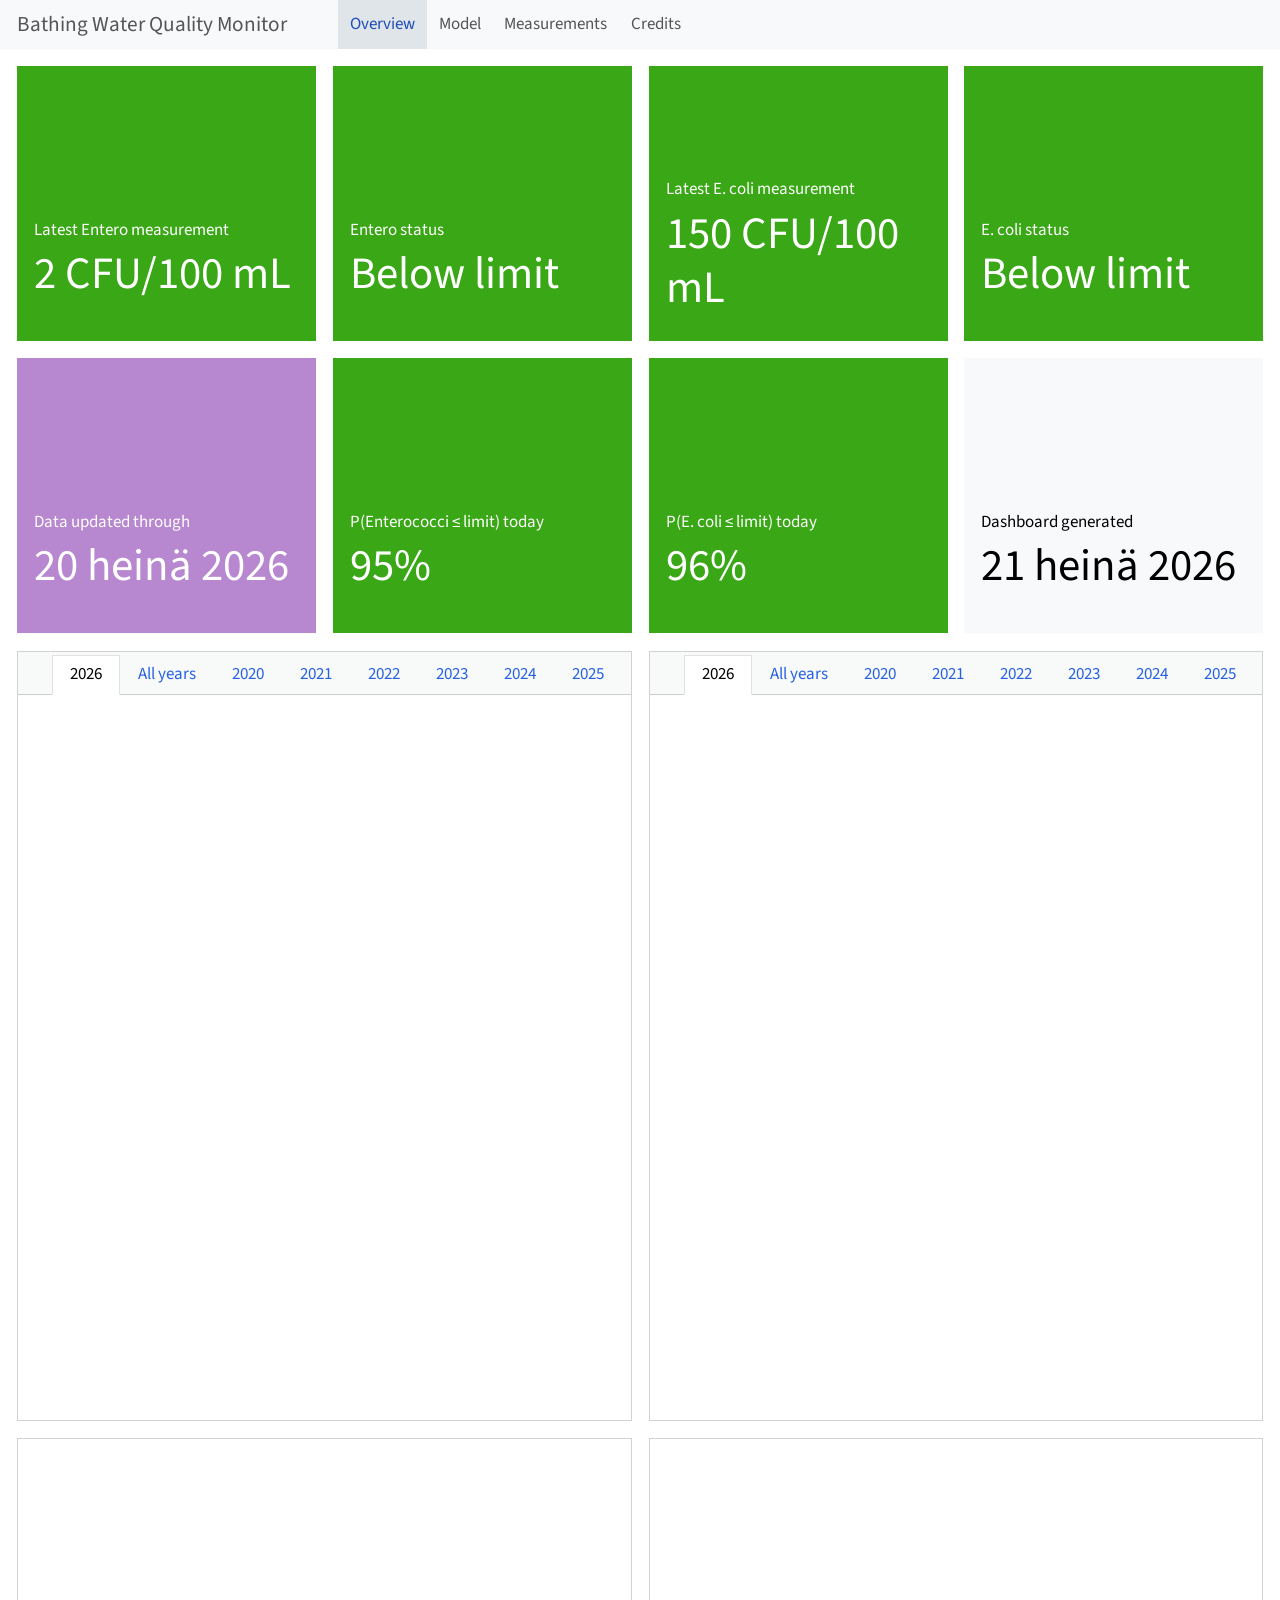
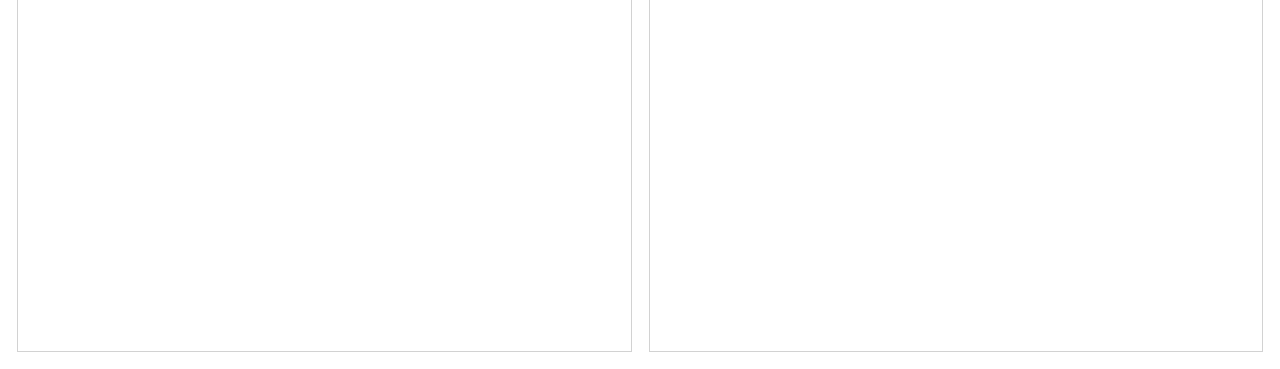
==== commit 047b81a9: "One update for data." ====
--- a/dashboard.html
+++ b/dashboard.html
@@ -186,7 +186,7 @@
 P(Enterococci ≤ limit) today
 </p>
 <p class="value-box-value">
-94%
+95%
 </p>
 </div>
 </div>
@@ -241,43 +241,43 @@
 
 <div class="tab-content html-fill-item html-fill-container" data-tabset-id="card-tabset-9"><div class="tab-pane active show html-fill-item html-fill-container" role="tabpanel" id="card-tabset-9-1"><div class="card-body html-fill-item html-fill-container" data-title="2026">
 <div class="cell-output-display html-fill-item html-fill-container">
-<div class="plotly html-widget html-fill-item html-fill-container" id="htmlwidget-fbe447299848859af79f" style="width:100%;height:406px;"></div>
-<script type="application/json" data-for="htmlwidget-fbe447299848859af79f">{"x":{"visdat":{"b41e6ae5e62":["function () ","plotlyVisDat"],"b41e666dc2de":["function () ","data"],"b41e426deea3":["function () ","data"],"b41e3eed3439":["function () ","data"]},"cur_data":"b41e3eed3439","attrs":{"b41e666dc2de":{"alpha_stroke":1,"sizes":[10,100],"spans":[1,20],"x":{},"ymin":{},"ymax":{},"type":"scatter","mode":"lines","hoveron":"points","fill":"toself","fillcolor":"rgba(70,130,180,0.2)","line":{"color":"transparent"},"name":"90% CI","hoverinfo":"skip","inherit":true},"b41e426deea3":{"alpha_stroke":1,"sizes":[10,100],"spans":[1,20],"x":{},"y":{},"type":"scatter","mode":"lines","line":{"color":"steelblue","width":2},"name":"Model prediction","inherit":true},"b41e3eed3439":{"alpha_stroke":1,"sizes":[10,100],"spans":[1,20],"x":{},"y":{},"type":"scatter","mode":"markers","marker":{"color":"black","size":7},"name":"Observed","text":{},"hovertemplate":"%{text}<extra><\/extra>","inherit":true},"b41e3eed3439.1":{"alpha_stroke":1,"sizes":[10,100],"spans":[1,20],"x":["2026-06-01","2026-07-20"],"y":[400,400],"type":"scatter","mode":"lines","line":{"color":"red","dash":"dash","width":1.5},"name":"Limit: 400","hoverinfo":"skip","inherit":true}},"layout":{"margin":{"b":40,"l":60,"t":25,"r":10},"yaxis":{"domain":[0,1],"automargin":true,"title":"CFU / 100 mL","type":"log","tickformat":","},"xaxis":{"domain":[0,1],"automargin":true,"title":"","rangebreaks":[{"pattern":"day of year","bounds":[244,151]}]},"legend":{"orientation":"h","y":-0.14999999999999999},"hovermode":"x unified","showlegend":true},"source":"A","config":{"modeBarButtonsToAdd":["hoverclosest","hovercompare"],"showSendToCloud":false,"displayModeBar":false},"data":[{"fillcolor":"rgba(70,130,180,0.2)","x":["2026-06-01","2026-06-02","2026-06-03","2026-06-03","2026-06-04","2026-06-05","2026-06-06","2026-06-07","2026-06-08","2026-06-09","2026-06-10","2026-06-11","2026-06-12","2026-06-13","2026-06-14","2026-06-15","2026-06-16","2026-06-16","2026-06-17","2026-06-18","2026-06-19","2026-06-20","2026-06-21","2026-06-22","2026-06-23","2026-06-24","2026-06-25","2026-06-26","2026-06-27","2026-06-28","2026-06-29","2026-06-30","2026-07-01","2026-07-02","2026-07-03","2026-07-04","2026-07-05","2026-07-06","2026-07-07","2026-07-08","2026-07-09","2026-07-10","2026-07-11","2026-07-12","2026-07-13","2026-07-14","2026-07-15","2026-07-16","2026-07-17","2026-07-18","2026-07-19","2026-07-20","2026-07-20","2026-07-20","2026-07-19","2026-07-18","2026-07-17","2026-07-16","2026-07-15","2026-07-14","2026-07-13","2026-07-12","2026-07-11","2026-07-10","2026-07-09","2026-07-08","2026-07-07","2026-07-06","2026-07-05","2026-07-04","2026-07-03","2026-07-02","2026-07-01","2026-06-30","2026-06-29","2026-06-28","2026-06-27","2026-06-26","2026-06-25","2026-06-24","2026-06-23","2026-06-22","2026-06-21","2026-06-20","2026-06-19","2026-06-18","2026-06-17","2026-06-16","2026-06-16","2026-06-15","2026-06-14","2026-06-13","2026-06-12","2026-06-11","2026-06-10","2026-06-09","2026-06-08","2026-06-07","2026-06-06","2026-06-05","2026-06-04","2026-06-03","2026-06-03","2026-06-02","2026-06-01"],"type":"scatter","mode":"lines","hoveron":"points","fill":"toself","line":{"color":"transparent"},"name":"90% CI","hoverinfo":["skip","skip","skip","skip","skip","skip","skip","skip","skip","skip","skip","skip","skip","skip","skip","skip","skip","skip","skip","skip","skip","skip","skip","skip","skip","skip","skip","skip","skip","skip","skip","skip","skip","skip","skip","skip","skip","skip","skip","skip","skip","skip","skip","skip","skip","skip","skip","skip","skip","skip","skip","skip","skip","skip","skip","skip","skip","skip","skip","skip","skip","skip","skip","skip","skip","skip","skip","skip","skip","skip","skip","skip","skip","skip","skip","skip","skip","skip","skip","skip","skip","skip","skip","skip","skip","skip","skip","skip","skip","skip","skip","skip","skip","skip","skip","skip","skip","skip","skip","skip","skip","skip","skip","skip","skip"],"y":[1.0127646929587784,1.1147034724285481,1.2078099550903321,1.2780284619605022,1.2882457210949263,2.2434406968116778,3.5565741150616561,3.6385427555897714,3.6841427150313488,5.5453699788050947,4.4946722233174681,6.5945138996974899,9.3840721006144996,23.753621889159973,35.974757396842897,40.408179025938963,28.063656046889896,32.687415616002781,45.733187139622586,39.267148900958979,33.424899913886513,22.434861517995294,17.789734359743232,15.154128421949848,16.125736970540547,16.163648437245303,20.741777022751908,20.812485868635179,19.384572088554091,16.758993438258653,15.108686778910119,13.493181028520322,12.351235029613909,16.269694851858841,14.400579990131211,24.002229798504029,44.053203495833522,133.06661201040018,134.65175583753779,115.21194534254248,81.872453759597533,55.257825261160235,34.69818987260782,40.015266445069742,41.737944170618192,29.656959814833854,21.86883959450816,19.08712348676957,15.830679087579265,15.848565755912244,16.192747557902191,13.308418331454336,13.308418331454336,419.86396543094259,475.55812989191929,491.1347627962661,507.74149169059001,649.7590004025617,693.27499840389441,999.81052167299538,1477.2434124142878,1314.3809408159616,1046.4274982736642,1558.3189802401139,2511.0151887355091,3302.2914580182228,4090.8589606904593,3963.0840396485823,1170.6024520100752,678.09472241677975,383.65807759897422,466.4390086216286,333.31904098616064,375.48857414556687,398.61070173293467,451.90621374936882,489.75530597261377,596.90640157143832,566.30443347058622,462.36791270728941,447.3453823520482,411.02393383976158,531.03633923264772,696.37586453020378,871.23357525306653,1210.089455120037,1470.049092788757,917.7645949558846,867.53562036767016,1227.1602595344432,985.67175863192324,788.44261996506737,258.02219818594119,199.4411201832821,144.62425075791566,160.21131550043057,103.67773463778664,119.35497868984656,113.71957500144534,74.436447484607712,44.31314457301702,40.505740546377325,41.912749553252851,36.823206560223497,35.10163755638829],"marker":{"color":"rgba(31,119,180,1)","line":{"color":"rgba(31,119,180,1)"}},"error_y":{"color":"rgba(31,119,180,1)"},"error_x":{"color":"rgba(31,119,180,1)"},"xaxis":"x","yaxis":"y","frame":null},{"x":["2026-06-01","2026-06-02","2026-06-03","2026-06-03","2026-06-04","2026-06-05","2026-06-06","2026-06-07","2026-06-08","2026-06-09","2026-06-10","2026-06-11","2026-06-12","2026-06-13","2026-06-14","2026-06-15","2026-06-16","2026-06-16","2026-06-17","2026-06-18","2026-06-19","2026-06-20","2026-06-21","2026-06-22","2026-06-23","2026-06-24","2026-06-25","2026-06-26","2026-06-27","2026-06-28","2026-06-29","2026-06-30","2026-07-01","2026-07-02","2026-07-03","2026-07-04","2026-07-05","2026-07-06","2026-07-07","2026-07-08","2026-07-09","2026-07-10","2026-07-11","2026-07-12","2026-07-13","2026-07-14","2026-07-15","2026-07-16","2026-07-17","2026-07-18","2026-07-19","2026-07-20"],"y":[5.8648058353610928,6.2835816746638713,7.0071885599765391,6.8791802337156538,7.5224911649796962,12.615248016497731,20.018909675320828,20.732190684157736,19.094732414854398,28.60812021469718,26.236796116112227,36.503270069077111,49.862367046284824,139.73155490743642,186.79831682509464,222.51690419295056,166.01132880570549,167.12983491567624,267.80287112183782,218.95868836385188,171.39316022614145,126.05594900534732,98.939164092838695,80.099829567853305,82.820660833656746,88.194655054319057,108.09428040884464,115.33352228995804,98.212094217093025,87.235044047256238,79.505105546092025,70.144734894170085,64.323565608493453,83.988818874474418,74.7196546578718,128.6467340878007,225.77526683116361,702.78907926179716,738.5559617542018,619.60742201869857,440.9157612938165,287.25960413231621,197.08808932013511,225.37693904960841,251.42185194357387,174.94947608307643,127.1383763463774,108.65660233135112,87.697408452221126,84.19029564493826,85.66121067888146,75.423470012106478],"type":"scatter","mode":"lines","line":{"color":"steelblue","width":2},"name":"Model prediction","marker":{"color":"rgba(255,127,14,1)","line":{"color":"rgba(255,127,14,1)"}},"error_y":{"color":"rgba(255,127,14,1)"},"error_x":{"color":"rgba(255,127,14,1)"},"xaxis":"x","yaxis":"y","frame":null},{"x":["2026-06-03","2026-06-03","2026-06-12","2026-06-16","2026-06-16","2026-06-23","2026-07-01","2026-07-08","2026-07-10","2026-07-15"],"y":[1,2,200,200,110,57,64,400,420,2],"type":"scatter","mode":"markers","marker":{"color":"black","size":7,"line":{"color":"rgba(44,160,44,1)"}},"name":"Observed","text":["03 kesä 2026<br>Measured: 1 CFU/100 mL","03 kesä 2026<br>Measured: 2 CFU/100 mL","12 kesä 2026<br>Measured: 200 CFU/100 mL","16 kesä 2026<br>Measured: 200 CFU/100 mL","16 kesä 2026<br>Measured: 110 CFU/100 mL","23 kesä 2026<br>Measured: 57 CFU/100 mL","01 heinä 2026<br>Measured: 64 CFU/100 mL","08 heinä 2026<br>Measured: 400 CFU/100 mL","10 heinä 2026<br>Measured: 420 CFU/100 mL","15 heinä 2026<br>Measured: 2 CFU/100 mL"],"hovertemplate":["%{text}<extra><\/extra>","%{text}<extra><\/extra>","%{text}<extra><\/extra>","%{text}<extra><\/extra>","%{text}<extra><\/extra>","%{text}<extra><\/extra>","%{text}<extra><\/extra>","%{text}<extra><\/extra>","%{text}<extra><\/extra>","%{text}<extra><\/extra>"],"error_y":{"color":"rgba(44,160,44,1)"},"error_x":{"color":"rgba(44,160,44,1)"},"line":{"color":"rgba(44,160,44,1)"},"xaxis":"x","yaxis":"y","frame":null},{"x":["2026-06-01","2026-07-20"],"y":[400,400],"type":"scatter","mode":"lines","line":{"color":"red","dash":"dash","width":1.5},"name":"Limit: 400","hoverinfo":["skip","skip"],"marker":{"color":"rgba(214,39,40,1)","line":{"color":"rgba(214,39,40,1)"}},"error_y":{"color":"rgba(214,39,40,1)"},"error_x":{"color":"rgba(214,39,40,1)"},"xaxis":"x","yaxis":"y","frame":null}],"highlight":{"on":"plotly_click","persistent":false,"dynamic":false,"selectize":false,"opacityDim":0.20000000000000001,"selected":{"opacity":1},"debounce":0},"shinyEvents":["plotly_hover","plotly_click","plotly_selected","plotly_relayout","plotly_brushed","plotly_brushing","plotly_clickannotation","plotly_doubleclick","plotly_deselect","plotly_afterplot","plotly_sunburstclick"],"base_url":"https://plot.ly"},"evals":[],"jsHooks":[]}</script>
+<div class="plotly html-widget html-fill-item html-fill-container" id="htmlwidget-7212bb3a045314420da4" style="width:100%;height:406px;"></div>
+<script type="application/json" data-for="htmlwidget-7212bb3a045314420da4">{"x":{"visdat":{"c23627702c5e":["function () ","plotlyVisDat"],"c236f470213":["function () ","data"],"c2365cca69d1":["function () ","data"],"c2366173e41a":["function () ","data"]},"cur_data":"c2366173e41a","attrs":{"c236f470213":{"alpha_stroke":1,"sizes":[10,100],"spans":[1,20],"x":{},"ymin":{},"ymax":{},"type":"scatter","mode":"lines","hoveron":"points","fill":"toself","fillcolor":"rgba(70,130,180,0.2)","line":{"color":"transparent"},"name":"90% CI","hoverinfo":"skip","inherit":true},"c2365cca69d1":{"alpha_stroke":1,"sizes":[10,100],"spans":[1,20],"x":{},"y":{},"type":"scatter","mode":"lines","line":{"color":"steelblue","width":2},"name":"Model prediction","inherit":true},"c2366173e41a":{"alpha_stroke":1,"sizes":[10,100],"spans":[1,20],"x":{},"y":{},"type":"scatter","mode":"markers","marker":{"color":"black","size":7},"name":"Observed","text":{},"hovertemplate":"%{text}<extra><\/extra>","inherit":true},"c2366173e41a.1":{"alpha_stroke":1,"sizes":[10,100],"spans":[1,20],"x":["2026-06-01","2026-07-20"],"y":[400,400],"type":"scatter","mode":"lines","line":{"color":"red","dash":"dash","width":1.5},"name":"Limit: 400","hoverinfo":"skip","inherit":true}},"layout":{"margin":{"b":40,"l":60,"t":25,"r":10},"yaxis":{"domain":[0,1],"automargin":true,"title":"CFU / 100 mL","type":"log","tickformat":","},"xaxis":{"domain":[0,1],"automargin":true,"title":"","rangebreaks":[{"pattern":"day of year","bounds":[244,151]}]},"legend":{"orientation":"h","y":-0.14999999999999999},"hovermode":"x unified","showlegend":true},"source":"A","config":{"modeBarButtonsToAdd":["hoverclosest","hovercompare"],"showSendToCloud":false,"displayModeBar":false},"data":[{"fillcolor":"rgba(70,130,180,0.2)","x":["2026-06-01","2026-06-02","2026-06-03","2026-06-03","2026-06-04","2026-06-05","2026-06-06","2026-06-07","2026-06-08","2026-06-09","2026-06-10","2026-06-11","2026-06-12","2026-06-13","2026-06-14","2026-06-15","2026-06-16","2026-06-16","2026-06-17","2026-06-18","2026-06-19","2026-06-20","2026-06-21","2026-06-22","2026-06-23","2026-06-24","2026-06-25","2026-06-26","2026-06-27","2026-06-28","2026-06-29","2026-06-30","2026-07-01","2026-07-02","2026-07-03","2026-07-04","2026-07-05","2026-07-06","2026-07-07","2026-07-08","2026-07-09","2026-07-10","2026-07-11","2026-07-12","2026-07-13","2026-07-14","2026-07-15","2026-07-16","2026-07-17","2026-07-18","2026-07-19","2026-07-20","2026-07-20","2026-07-20","2026-07-19","2026-07-18","2026-07-17","2026-07-16","2026-07-15","2026-07-14","2026-07-13","2026-07-12","2026-07-11","2026-07-10","2026-07-09","2026-07-08","2026-07-07","2026-07-06","2026-07-05","2026-07-04","2026-07-03","2026-07-02","2026-07-01","2026-06-30","2026-06-29","2026-06-28","2026-06-27","2026-06-26","2026-06-25","2026-06-24","2026-06-23","2026-06-22","2026-06-21","2026-06-20","2026-06-19","2026-06-18","2026-06-17","2026-06-16","2026-06-16","2026-06-15","2026-06-14","2026-06-13","2026-06-12","2026-06-11","2026-06-10","2026-06-09","2026-06-08","2026-06-07","2026-06-06","2026-06-05","2026-06-04","2026-06-03","2026-06-03","2026-06-02","2026-06-01"],"type":"scatter","mode":"lines","hoveron":"points","fill":"toself","line":{"color":"transparent"},"name":"90% CI","hoverinfo":["skip","skip","skip","skip","skip","skip","skip","skip","skip","skip","skip","skip","skip","skip","skip","skip","skip","skip","skip","skip","skip","skip","skip","skip","skip","skip","skip","skip","skip","skip","skip","skip","skip","skip","skip","skip","skip","skip","skip","skip","skip","skip","skip","skip","skip","skip","skip","skip","skip","skip","skip","skip","skip","skip","skip","skip","skip","skip","skip","skip","skip","skip","skip","skip","skip","skip","skip","skip","skip","skip","skip","skip","skip","skip","skip","skip","skip","skip","skip","skip","skip","skip","skip","skip","skip","skip","skip","skip","skip","skip","skip","skip","skip","skip","skip","skip","skip","skip","skip","skip","skip","skip","skip","skip","skip"],"y":[1.0582921514230228,1.1302222488892175,1.2293606084588209,1.1884895722291411,1.3802438746575176,2.1959535798589358,3.4808951427497679,3.9360214765527441,3.3511819470868756,5.159679917347388,4.9389448274185543,6.4595879959931155,9.2587393768091957,22.878248738405716,34.328823911780255,41.717255756179938,29.812747410144528,31.557556150236589,51.28763917028521,39.255264050941392,28.95790597188007,23.29004075082031,17.502514649673056,15.45528220726043,15.08367682725231,16.34801027512,20.715575397820132,22.10731950379796,18.347717418930227,16.510775556809147,14.745897467972249,14.071753188344909,13.104732975754535,15.6169181423022,13.252666494627414,23.42265364060901,41.282229161679169,127.20934430268814,134.73318481386852,125.63881539572633,83.953207253027244,51.912542085562443,34.583693417039647,39.926176623178833,41.268560241284348,30.390914883037464,21.538202322510912,19.560374050182318,16.281892461580874,15.598490660048332,14.418069975477991,13.658964805492396,13.658964805492396,404.79737051127859,482.10931579337802,469.69773491345683,504.52633500499985,607.23405027119759,705.83033410937242,1008.1277664417285,1469.8787071466909,1323.0604637403658,1009.1979321538712,1568.905723280579,2392.4240351138396,3254.0065753674735,3693.7418514409528,3771.0259137723551,1204.414928953169,681.00847518203693,381.79093484288683,438.83736188517474,361.25828689256355,391.41973914705801,413.846032056637,470.6550304949929,481.40473044999544,625.26147733396135,556.3246579297512,459.85536142119309,422.48807023675403,420.39261716966865,515.16999133840648,651.2223154880088,857.13277853234774,1128.9953567477874,1519.0743841812266,884.92701022264964,867.33716903299296,1259.4207255911131,1036.3439645091191,820.68163956088836,256.72652509645474,195.21745195199983,132.38557679486266,156.14099679889097,94.739748617197037,113.78815945568677,116.3756870390616,74.548374813593981,42.349155324305926,39.673695477094931,40.242484531434187,36.472362688656958,36.08858108969585],"marker":{"color":"rgba(31,119,180,1)","line":{"color":"rgba(31,119,180,1)"}},"error_y":{"color":"rgba(31,119,180,1)"},"error_x":{"color":"rgba(31,119,180,1)"},"xaxis":"x","yaxis":"y","frame":null},{"x":["2026-06-01","2026-06-02","2026-06-03","2026-06-03","2026-06-04","2026-06-05","2026-06-06","2026-06-07","2026-06-08","2026-06-09","2026-06-10","2026-06-11","2026-06-12","2026-06-13","2026-06-14","2026-06-15","2026-06-16","2026-06-16","2026-06-17","2026-06-18","2026-06-19","2026-06-20","2026-06-21","2026-06-22","2026-06-23","2026-06-24","2026-06-25","2026-06-26","2026-06-27","2026-06-28","2026-06-29","2026-06-30","2026-07-01","2026-07-02","2026-07-03","2026-07-04","2026-07-05","2026-07-06","2026-07-07","2026-07-08","2026-07-09","2026-07-10","2026-07-11","2026-07-12","2026-07-13","2026-07-14","2026-07-15","2026-07-16","2026-07-17","2026-07-18","2026-07-19","2026-07-20"],"y":[6.0880509435466621,6.2488215572475436,6.8182679150573824,6.8534389916520313,7.5138180245922834,12.731633550780469,19.913073016641928,21.072975001095038,18.72213512921147,28.576108430973289,25.868503950067968,36.508332368507723,48.601132352575895,135.41252595784871,181.95822264081127,228.59412793991623,169.68168798121368,167.82037903096648,273.23258343430336,209.37522624577912,163.71893786558098,127.04896510344632,95.361394578975663,81.230717488717318,79.139216453321581,88.521388726253932,107.36829167677148,112.78979335579476,97.15693265741676,88.816023089900881,78.400274649378957,72.679078366814736,68.244377407449008,83.068516965044566,73.657999863450129,126.51948076369192,223.51605938901957,702.88118079673859,716.19921683024961,652.77619158598168,452.37522019350376,286.91996172138357,194.7153820408883,225.37793407639927,251.55449691719772,177.46683726855113,127.74711886159528,107.53122000529692,88.475148627104957,84.312021374406129,82.963038681143715,76.095355161033382],"type":"scatter","mode":"lines","line":{"color":"steelblue","width":2},"name":"Model prediction","marker":{"color":"rgba(255,127,14,1)","line":{"color":"rgba(255,127,14,1)"}},"error_y":{"color":"rgba(255,127,14,1)"},"error_x":{"color":"rgba(255,127,14,1)"},"xaxis":"x","yaxis":"y","frame":null},{"x":["2026-06-03","2026-06-03","2026-06-12","2026-06-16","2026-06-16","2026-06-23","2026-07-01","2026-07-08","2026-07-10","2026-07-15"],"y":[1,2,200,200,110,57,64,400,420,2],"type":"scatter","mode":"markers","marker":{"color":"black","size":7,"line":{"color":"rgba(44,160,44,1)"}},"name":"Observed","text":["03 kesä 2026<br>Measured: 1 CFU/100 mL","03 kesä 2026<br>Measured: 2 CFU/100 mL","12 kesä 2026<br>Measured: 200 CFU/100 mL","16 kesä 2026<br>Measured: 200 CFU/100 mL","16 kesä 2026<br>Measured: 110 CFU/100 mL","23 kesä 2026<br>Measured: 57 CFU/100 mL","01 heinä 2026<br>Measured: 64 CFU/100 mL","08 heinä 2026<br>Measured: 400 CFU/100 mL","10 heinä 2026<br>Measured: 420 CFU/100 mL","15 heinä 2026<br>Measured: 2 CFU/100 mL"],"hovertemplate":["%{text}<extra><\/extra>","%{text}<extra><\/extra>","%{text}<extra><\/extra>","%{text}<extra><\/extra>","%{text}<extra><\/extra>","%{text}<extra><\/extra>","%{text}<extra><\/extra>","%{text}<extra><\/extra>","%{text}<extra><\/extra>","%{text}<extra><\/extra>"],"error_y":{"color":"rgba(44,160,44,1)"},"error_x":{"color":"rgba(44,160,44,1)"},"line":{"color":"rgba(44,160,44,1)"},"xaxis":"x","yaxis":"y","frame":null},{"x":["2026-06-01","2026-07-20"],"y":[400,400],"type":"scatter","mode":"lines","line":{"color":"red","dash":"dash","width":1.5},"name":"Limit: 400","hoverinfo":["skip","skip"],"marker":{"color":"rgba(214,39,40,1)","line":{"color":"rgba(214,39,40,1)"}},"error_y":{"color":"rgba(214,39,40,1)"},"error_x":{"color":"rgba(214,39,40,1)"},"xaxis":"x","yaxis":"y","frame":null}],"highlight":{"on":"plotly_click","persistent":false,"dynamic":false,"selectize":false,"opacityDim":0.20000000000000001,"selected":{"opacity":1},"debounce":0},"shinyEvents":["plotly_hover","plotly_click","plotly_selected","plotly_relayout","plotly_brushed","plotly_brushing","plotly_clickannotation","plotly_doubleclick","plotly_deselect","plotly_afterplot","plotly_sunburstclick"],"base_url":"https://plot.ly"},"evals":[],"jsHooks":[]}</script>
 </div>
 </div></div><div class="tab-pane html-fill-item html-fill-container" role="tabpanel" id="card-tabset-9-2"><div class="card-body html-fill-item html-fill-container" data-title="All years">
 <div class="cell-output-display html-fill-item html-fill-container">
-<div class="plotly html-widget html-fill-item html-fill-container" id="htmlwidget-33274232b95e5aeee1fe" style="width:100%;height:406px;"></div>
-<script type="application/json" data-for="htmlwidget-33274232b95e5aeee1fe">{"x":{"visdat":{"b41e3d0c900e":["function () ","plotlyVisDat"],"b41e484c4162":["function () ","data"],"b41e7ef40f18":["function () ","data"],"b41e132220b1":["function () ","data"]},"cur_data":"b41e132220b1","attrs":{"b41e484c4162":{"alpha_stroke":1,"sizes":[10,100],"spans":[1,20],"x":{},"ymin":{},"ymax":{},"type":"scatter","mode":"lines","hoveron":"points","fill":"toself","fillcolor":"rgba(70,130,180,0.2)","line":{"color":"transparent"},"name":"90% CI","hoverinfo":"skip","inherit":true},"b41e7ef40f18":{"alpha_stroke":1,"sizes":[10,100],"spans":[1,20],"x":{},"y":{},"type":"scatter","mode":"lines","line":{"color":"steelblue","width":2},"name":"Model prediction","inherit":true},"b41e132220b1":{"alpha_stroke":1,"sizes":[10,100],"spans":[1,20],"x":{},"y":{},"type":"scatter","mode":"markers","marker":{"color":"black","size":7},"name":"Observed","text":{},"hovertemplate":"%{text}<extra><\/extra>","inherit":true},"b41e132220b1.1":{"alpha_stroke":1,"sizes":[10,100],"spans":[1,20],"x":["2020-06-01","2026-07-20"],"y":[400,400],"type":"scatter","mode":"lines","line":{"color":"red","dash":"dash","width":1.5},"name":"Limit: 400","hoverinfo":"skip","inherit":true}},"layout":{"margin":{"b":40,"l":60,"t":25,"r":10},"yaxis":{"domain":[0,1],"automargin":true,"title":"CFU / 100 mL","type":"log","tickformat":","},"xaxis":{"domain":[0,1],"automargin":true,"title":"","rangebreaks":[{"pattern":"day of year","bounds":[244,151]}]},"legend":{"orientation":"h","y":-0.14999999999999999},"hovermode":"x unified","showlegend":true},"source":"A","config":{"modeBarButtonsToAdd":["hoverclosest","hovercompare"],"showSendToCloud":false,"displayModeBar":false},"data":[{"fillcolor":"rgba(70,130,180,0.2)","x":["2020-06-01","2020-06-02","2020-06-03","2020-06-04","2020-06-05","2020-06-06","2020-06-07","2020-06-08","2020-06-09","2020-06-10","2020-06-11","2020-06-12","2020-06-13","2020-06-14","2020-06-15","2020-06-16","2020-06-17","2020-06-18","2020-06-19","2020-06-20","2020-06-21","2020-06-22","2020-06-23","2020-06-24","2020-06-25","2020-06-26","2020-06-27","2020-06-28","2020-06-29","2020-06-30","2020-07-01","2020-07-02","2020-07-03","2020-07-04","2020-07-05","2020-07-06","2020-07-07","2020-07-08","2020-07-09","2020-07-10","2020-07-11","2020-07-12","2020-07-13","2020-07-14","2020-07-15","2020-07-16","2020-07-17","2020-07-18","2020-07-19","2020-07-20","2020-07-21","2020-07-22","2020-07-23","2020-07-24","2020-07-25","2020-07-26","2020-07-27","2020-07-28","2020-07-29","2020-07-30","2020-07-31","2020-08-01","2020-08-02","2020-08-03","2020-08-04","2020-08-05","2020-08-06","2020-08-07","2020-08-08","2020-08-09","2020-08-10","2020-08-11","2020-08-12","2020-08-13","2020-08-14","2020-08-15","2020-08-16","2020-08-17","2020-08-18","2020-08-19","2020-08-20","2020-08-21","2020-08-22","2020-08-23","2020-08-24","2020-08-25","2020-08-26","2020-08-27","2020-08-28","2020-08-29","2020-08-30","2020-08-31","2021-06-01","2021-06-02","2021-06-03","2021-06-04","2021-06-05","2021-06-06","2021-06-07","2021-06-08","2021-06-09","2021-06-10","2021-06-11","2021-06-12","2021-06-13","2021-06-14","2021-06-15","2021-06-16","2021-06-17","2021-06-18","2021-06-19","2021-06-20","2021-06-21","2021-06-22","2021-06-23","2021-06-24","2021-06-25","2021-06-26","2021-06-27","2021-06-28","2021-06-29","2021-06-30","2021-07-01","2021-07-02","2021-07-03","2021-07-04","2021-07-05","2021-07-06","2021-07-07","2021-07-08","2021-07-09","2021-07-10","2021-07-11","2021-07-12","2021-07-13","2021-07-14","2021-07-15","2021-07-16","2021-07-17","2021-07-18","2021-07-19","2021-07-20","2021-07-21","2021-07-22","2021-07-23","2021-07-24","2021-07-25","2021-07-26","2021-07-27","2021-07-28","2021-07-29","2021-07-30","2021-07-31","2021-08-01","2021-08-02","2021-08-03","2021-08-04","2021-08-05","2021-08-06","2021-08-07","2021-08-08","2021-08-09","2021-08-10","2021-08-11","2021-08-12","2021-08-13","2021-08-14","2021-08-15","2021-08-16","2021-08-17","2021-08-18","2021-08-19","2021-08-20","2021-08-21","2021-08-22","2021-08-23","2021-08-24","2021-08-25","2021-08-26","2021-08-27","2021-08-28","2021-08-29","2021-08-30","2021-08-31","2022-06-01","2022-06-02","2022-06-03","2022-06-04","2022-06-05","2022-06-06","2022-06-07","2022-06-08","2022-06-09","2022-06-10","2022-06-11","2022-06-12","2022-06-13","2022-06-14","2022-06-15","2022-06-16","2022-06-17","2022-06-18","2022-06-19","2022-06-20","2022-06-21","2022-06-22","2022-06-23","2022-06-24","2022-06-25","2022-06-26","2022-06-27","2022-06-28","2022-06-29","2022-06-30","2022-07-01","2022-07-02","2022-07-03","2022-07-04","2022-07-05","2022-07-06","2022-07-07","2022-07-08","2022-07-09","2022-07-10","2022-07-11","2022-07-12","2022-07-13","2022-07-14","2022-07-15","2022-07-16","2022-07-17","2022-07-18","2022-07-19","2022-07-20","2022-07-21","2022-07-22","2022-07-23","2022-07-24","2022-07-25","2022-07-26","2022-07-27","2022-07-28","2022-07-29","2022-07-30","2022-07-31","2022-08-01","2022-08-02","2022-08-03","2022-08-04","2022-08-05","2022-08-06","2022-08-07","2022-08-08","2022-08-09","2022-08-10","2022-08-11","2022-08-12","2022-08-13","2022-08-14","2022-08-15","2022-08-16","2022-08-17","2022-08-18","2022-08-19","2022-08-20","2022-08-21","2022-08-22","2022-08-23","2022-08-24","2022-08-25","2022-08-26","2022-08-27","2022-08-28","2022-08-29","2022-08-30","2022-08-31","2023-06-01","2023-06-02","2023-06-03","2023-06-04","2023-06-05","2023-06-06","2023-06-07","2023-06-08","2023-06-09","2023-06-10","2023-06-11","2023-06-12","2023-06-13","2023-06-14","2023-06-15","2023-06-16","2023-06-17","2023-06-18","2023-06-19","2023-06-20","2023-06-21","2023-06-22","2023-06-23","2023-06-24","2023-06-25","2023-06-26","2023-06-27","2023-06-28","2023-06-29","2023-06-30","2023-07-01","2023-07-02","2023-07-03","2023-07-04","2023-07-05","2023-07-06","2023-07-07","2023-07-08","2023-07-09","2023-07-10","2023-07-11","2023-07-12","2023-07-13","2023-07-14","2023-07-15","2023-07-16","2023-07-17","2023-07-18","2023-07-19","2023-07-20","2023-07-21","2023-07-22","2023-07-23","2023-07-24","2023-07-25","2023-07-26","2023-07-27","2023-07-28","2023-07-29","2023-07-30","2023-07-31","2023-08-01","2023-08-02","2023-08-03","2023-08-04","2023-08-05","2023-08-06","2023-08-07","2023-08-08","2023-08-09","2023-08-10","2023-08-11","2023-08-12","2023-08-13","2023-08-14","2023-08-15","2023-08-16","2023-08-17","2023-08-18","2023-08-19","2023-08-20","2023-08-21","2023-08-22","2023-08-23","2023-08-24","2023-08-25","2023-08-26","2023-08-27","2023-08-28","2023-08-29","2023-08-30","2023-08-31","2024-06-01","2024-06-02","2024-06-03","2024-06-04","2024-06-05","2024-06-06","2024-06-07","2024-06-08","2024-06-09","2024-06-10","2024-06-11","2024-06-12","2024-06-13","2024-06-14","2024-06-15","2024-06-16","2024-06-17","2024-06-18","2024-06-19","2024-06-20","2024-06-21","2024-06-22","2024-06-23","2024-06-24","2024-06-25","2024-06-26","2024-06-27","2024-06-28","2024-06-29","2024-06-30","2024-07-01","2024-07-02","2024-07-03","2024-07-04","2024-07-05","2024-07-06","2024-07-07","2024-07-08","2024-07-09","2024-07-10","2024-07-11","2024-07-12","2024-07-13","2024-07-14","2024-07-15","2024-07-16","2024-07-17","2024-07-18","2024-07-19","2024-07-20","2024-07-21","2024-07-22","2024-07-23","2024-07-24","2024-07-25","2024-07-26","2024-07-27","2024-07-28","2024-07-29","2024-07-30","2024-07-31","2024-08-01","2024-08-02","2024-08-03","2024-08-04","2024-08-05","2024-08-06","2024-08-07","2024-08-08","2024-08-09","2024-08-10","2024-08-11","2024-08-12","2024-08-13","2024-08-14","2024-08-15","2024-08-16","2024-08-17","2024-08-18","2024-08-19","2024-08-20","2024-08-21","2024-08-22","2024-08-23","2024-08-24","2024-08-25","2024-08-26","2024-08-27","2024-08-28","2024-08-29","2024-08-30","2024-08-31","2025-06-01","2025-06-02","2025-06-03","2025-06-04","2025-06-05","2025-06-06","2025-06-07","2025-06-08","2025-06-09","2025-06-10","2025-06-11","2025-06-12","2025-06-13","2025-06-14","2025-06-15","2025-06-16","2025-06-17","2025-06-18","2025-06-19","2025-06-20","2025-06-21","2025-06-22","2025-06-23","2025-06-24","2025-06-25","2025-06-26","2025-06-27","2025-06-28","2025-06-29","2025-06-30","2025-07-01","2025-07-02","2025-07-03","2025-07-04","2025-07-05","2025-07-06","2025-07-07","2025-07-08","2025-07-09","2025-07-10","2025-07-11","2025-07-12","2025-07-13","2025-07-14","2025-07-15","2025-07-16","2025-07-17","2025-07-18","2025-07-19","2025-07-20","2025-07-21","2025-07-22","2025-07-23","2025-07-24","2025-07-25","2025-07-26","2025-07-27","2025-07-28","2025-07-29","2025-07-30","2025-07-31","2025-08-01","2025-08-02","2025-08-03","2025-08-04","2025-08-05","2025-08-06","2025-08-07","2025-08-08","2025-08-09","2025-08-10","2025-08-11","2025-08-12","2025-08-13","2025-08-14","2025-08-15","2025-08-16","2025-08-17","2025-08-18","2025-08-19","2025-08-20","2025-08-21","2025-08-22","2025-08-23","2025-08-24","2025-08-25","2025-08-26","2025-08-27","2025-08-28","2025-08-29","2025-08-30","2025-08-31","2026-06-01","2026-06-02","2026-06-03","2026-06-03","2026-06-04","2026-06-05","2026-06-06","2026-06-07","2026-06-08","2026-06-09","2026-06-10","2026-06-11","2026-06-12","2026-06-13","2026-06-14","2026-06-15","2026-06-16","2026-06-16","2026-06-17","2026-06-18","2026-06-19","2026-06-20","2026-06-21","2026-06-22","2026-06-23","2026-06-24","2026-06-25","2026-06-26","2026-06-27","2026-06-28","2026-06-29","2026-06-30","2026-07-01","2026-07-02","2026-07-03","2026-07-04","2026-07-05","2026-07-06","2026-07-07","2026-07-08","2026-07-09","2026-07-10","2026-07-11","2026-07-12","2026-07-13","2026-07-14","2026-07-15","2026-07-16","2026-07-17","2026-07-18","2026-07-19","2026-07-20","2026-07-20","2026-07-20","2026-07-19","2026-07-18","2026-07-17","2026-07-16","2026-07-15","2026-07-14","2026-07-13","2026-07-12","2026-07-11","2026-07-10","2026-07-09","2026-07-08","2026-07-07","2026-07-06","2026-07-05","2026-07-04","2026-07-03","2026-07-02","2026-07-01","2026-06-30","2026-06-29","2026-06-28","2026-06-27","2026-06-26","2026-06-25","2026-06-24","2026-06-23","2026-06-22","2026-06-21","2026-06-20","2026-06-19","2026-06-18","2026-06-17","2026-06-16","2026-06-16","2026-06-15","2026-06-14","2026-06-13","2026-06-12","2026-06-11","2026-06-10","2026-06-09","2026-06-08","2026-06-07","2026-06-06","2026-06-05","2026-06-04","2026-06-03","2026-06-03","2026-06-02","2026-06-01","2025-08-31","2025-08-30","2025-08-29","2025-08-28","2025-08-27","2025-08-26","2025-08-25","2025-08-24","2025-08-23","2025-08-22","2025-08-21","2025-08-20","2025-08-19","2025-08-18","2025-08-17","2025-08-16","2025-08-15","2025-08-14","2025-08-13","2025-08-12","2025-08-11","2025-08-10","2025-08-09","2025-08-08","2025-08-07","2025-08-06","2025-08-05","2025-08-04","2025-08-03","2025-08-02","2025-08-01","2025-07-31","2025-07-30","2025-07-29","2025-07-28","2025-07-27","2025-07-26","2025-07-25","2025-07-24","2025-07-23","2025-07-22","2025-07-21","2025-07-20","2025-07-19","2025-07-18","2025-07-17","2025-07-16","2025-07-15","2025-07-14","2025-07-13","2025-07-12","2025-07-11","2025-07-10","2025-07-09","2025-07-08","2025-07-07","2025-07-06","2025-07-05","2025-07-04","2025-07-03","2025-07-02","2025-07-01","2025-06-30","2025-06-29","2025-06-28","2025-06-27","2025-06-26","2025-06-25","2025-06-24","2025-06-23","2025-06-22","2025-06-21","2025-06-20","2025-06-19","2025-06-18","2025-06-17","2025-06-16","2025-06-15","2025-06-14","2025-06-13","2025-06-12","2025-06-11","2025-06-10","2025-06-09","2025-06-08","2025-06-07","2025-06-06","2025-06-05","2025-06-04","2025-06-03","2025-06-02","2025-06-01","2024-08-31","2024-08-30","2024-08-29","2024-08-28","2024-08-27","2024-08-26","2024-08-25","2024-08-24","2024-08-23","2024-08-22","2024-08-21","2024-08-20","2024-08-19","2024-08-18","2024-08-17","2024-08-16","2024-08-15","2024-08-14","2024-08-13","2024-08-12","2024-08-11","2024-08-10","2024-08-09","2024-08-08","2024-08-07","2024-08-06","2024-08-05","2024-08-04","2024-08-03","2024-08-02","2024-08-01","2024-07-31","2024-07-30","2024-07-29","2024-07-28","2024-07-27","2024-07-26","2024-07-25","2024-07-24","2024-07-23","2024-07-22","2024-07-21","2024-07-20","2024-07-19","2024-07-18","2024-07-17","2024-07-16","2024-07-15","2024-07-14","2024-07-13","2024-07-12","2024-07-11","2024-07-10","2024-07-09","2024-07-08","2024-07-07","2024-07-06","2024-07-05","2024-07-04","2024-07-03","2024-07-02","2024-07-01","2024-06-30","2024-06-29","2024-06-28","2024-06-27","2024-06-26","2024-06-25","2024-06-24","2024-06-23","2024-06-22","2024-06-21","2024-06-20","2024-06-19","2024-06-18","2024-06-17","2024-06-16","2024-06-15","2024-06-14","2024-06-13","2024-06-12","2024-06-11","2024-06-10","2024-06-09","2024-06-08","2024-06-07","2024-06-06","2024-06-05","2024-06-04","2024-06-03","2024-06-02","2024-06-01","2023-08-31","2023-08-30","2023-08-29","2023-08-28","2023-08-27","2023-08-26","2023-08-25","2023-08-24","2023-08-23","2023-08-22","2023-08-21","2023-08-20","2023-08-19","2023-08-18","2023-08-17","2023-08-16","2023-08-15","2023-08-14","2023-08-13","2023-08-12","2023-08-11","2023-08-10","2023-08-09","2023-08-08","2023-08-07","2023-08-06","2023-08-05","2023-08-04","2023-08-03","2023-08-02","2023-08-01","2023-07-31","2023-07-30","2023-07-29","2023-07-28","2023-07-27","2023-07-26","2023-07-25","2023-07-24","2023-07-23","2023-07-22","2023-07-21","2023-07-20","2023-07-19","2023-07-18","2023-07-17","2023-07-16","2023-07-15","2023-07-14","2023-07-13","2023-07-12","2023-07-11","2023-07-10","2023-07-09","2023-07-08","2023-07-07","2023-07-06","2023-07-05","2023-07-04","2023-07-03","2023-07-02","2023-07-01","2023-06-30","2023-06-29","2023-06-28","2023-06-27","2023-06-26","2023-06-25","2023-06-24","2023-06-23","2023-06-22","2023-06-21","2023-06-20","2023-06-19","2023-06-18","2023-06-17","2023-06-16","2023-06-15","2023-06-14","2023-06-13","2023-06-12","2023-06-11","2023-06-10","2023-06-09","2023-06-08","2023-06-07","2023-06-06","2023-06-05","2023-06-04","2023-06-03","2023-06-02","2023-06-01","2022-08-31","2022-08-30","2022-08-29","2022-08-28","2022-08-27","2022-08-26","2022-08-25","2022-08-24","2022-08-23","2022-08-22","2022-08-21","2022-08-20","2022-08-19","2022-08-18","2022-08-17","2022-08-16","2022-08-15","2022-08-14","2022-08-13","2022-08-12","2022-08-11","2022-08-10","2022-08-09","2022-08-08","2022-08-07","2022-08-06","2022-08-05","2022-08-04","2022-08-03","2022-08-02","2022-08-01","2022-07-31","2022-07-30","2022-07-29","2022-07-28","2022-07-27","2022-07-26","2022-07-25","2022-07-24","2022-07-23","2022-07-22","2022-07-21","2022-07-20","2022-07-19","2022-07-18","2022-07-17","2022-07-16","2022-07-15","2022-07-14","2022-07-13","2022-07-12","2022-07-11","2022-07-10","2022-07-09","2022-07-08","2022-07-07","2022-07-06","2022-07-05","2022-07-04","2022-07-03","2022-07-02","2022-07-01","2022-06-30","2022-06-29","2022-06-28","2022-06-27","2022-06-26","2022-06-25","2022-06-24","2022-06-23","2022-06-22","2022-06-21","2022-06-20","2022-06-19","2022-06-18","2022-06-17","2022-06-16","2022-06-15","2022-06-14","2022-06-13","2022-06-12","2022-06-11","2022-06-10","2022-06-09","2022-06-08","2022-06-07","2022-06-06","2022-06-05","2022-06-04","2022-06-03","2022-06-02","2022-06-01","2021-08-31","2021-08-30","2021-08-29","2021-08-28","2021-08-27","2021-08-26","2021-08-25","2021-08-24","2021-08-23","2021-08-22","2021-08-21","2021-08-20","2021-08-19","2021-08-18","2021-08-17","2021-08-16","2021-08-15","2021-08-14","2021-08-13","2021-08-12","2021-08-11","2021-08-10","2021-08-09","2021-08-08","2021-08-07","2021-08-06","2021-08-05","2021-08-04","2021-08-03","2021-08-02","2021-08-01","2021-07-31","2021-07-30","2021-07-29","2021-07-28","2021-07-27","2021-07-26","2021-07-25","2021-07-24","2021-07-23","2021-07-22","2021-07-21","2021-07-20","2021-07-19","2021-07-18","2021-07-17","2021-07-16","2021-07-15","2021-07-14","2021-07-13","2021-07-12","2021-07-11","2021-07-10","2021-07-09","2021-07-08","2021-07-07","2021-07-06","2021-07-05","2021-07-04","2021-07-03","2021-07-02","2021-07-01","2021-06-30","2021-06-29","2021-06-28","2021-06-27","2021-06-26","2021-06-25","2021-06-24","2021-06-23","2021-06-22","2021-06-21","2021-06-20","2021-06-19","2021-06-18","2021-06-17","2021-06-16","2021-06-15","2021-06-14","2021-06-13","2021-06-12","2021-06-11","2021-06-10","2021-06-09","2021-06-08","2021-06-07","2021-06-06","2021-06-05","2021-06-04","2021-06-03","2021-06-02","2021-06-01","2020-08-31","2020-08-30","2020-08-29","2020-08-28","2020-08-27","2020-08-26","2020-08-25","2020-08-24","2020-08-23","2020-08-22","2020-08-21","2020-08-20","2020-08-19","2020-08-18","2020-08-17","2020-08-16","2020-08-15","2020-08-14","2020-08-13","2020-08-12","2020-08-11","2020-08-10","2020-08-09","2020-08-08","2020-08-07","2020-08-06","2020-08-05","2020-08-04","2020-08-03","2020-08-02","2020-08-01","2020-07-31","2020-07-30","2020-07-29","2020-07-28","2020-07-27","2020-07-26","2020-07-25","2020-07-24","2020-07-23","2020-07-22","2020-07-21","2020-07-20","2020-07-19","2020-07-18","2020-07-17","2020-07-16","2020-07-15","2020-07-14","2020-07-13","2020-07-12","2020-07-11","2020-07-10","2020-07-09","2020-07-08","2020-07-07","2020-07-06","2020-07-05","2020-07-04","2020-07-03","2020-07-02","2020-07-01","2020-06-30","2020-06-29","2020-06-28","2020-06-27","2020-06-26","2020-06-25","2020-06-24","2020-06-23","2020-06-22","2020-06-21","2020-06-20","2020-06-19","2020-06-18","2020-06-17","2020-06-16","2020-06-15","2020-06-14","2020-06-13","2020-06-12","2020-06-11","2020-06-10","2020-06-09","2020-06-08","2020-06-07","2020-06-06","2020-06-05","2020-06-04","2020-06-03","2020-06-02","2020-06-01"],"type":"scatter","mode":"lines","hoveron":"points","fill":"toself","line":{"color":"transparent"},"name":"90% CI","hoverinfo":["skip","skip","skip","skip","skip","skip","skip","skip","skip","skip","skip","skip","skip","skip","skip","skip","skip","skip","skip","skip","skip","skip","skip","skip","skip","skip","skip","skip","skip","skip","skip","skip","skip","skip","skip","skip","skip","skip","skip","skip","skip","skip","skip","skip","skip","skip","skip","skip","skip","skip","skip","skip","skip","skip","skip","skip","skip","skip","skip","skip","skip","skip","skip","skip","skip","skip","skip","skip","skip","skip","skip","skip","skip","skip","skip","skip","skip","skip","skip","skip","skip","skip","skip","skip","skip","skip","skip","skip","skip","skip","skip","skip","skip","skip","skip","skip","skip","skip","skip","skip","skip","skip","skip","skip","skip","skip","skip","skip","skip","skip","skip","skip","skip","skip","skip","skip","skip","skip","skip","skip","skip","skip","skip","skip","skip","skip","skip","skip","skip","skip","skip","skip","skip","skip","skip","skip","skip","skip","skip","skip","skip","skip","skip","skip","skip","skip","skip","skip","skip","skip","skip","skip","skip","skip","skip","skip","skip","skip","skip","skip","skip","skip","skip","skip","skip","skip","skip","skip","skip","skip","skip","skip","skip","skip","skip","skip","skip","skip","skip","skip","skip","skip","skip","skip","skip","skip","skip","skip","skip","skip","skip","skip","skip","skip","skip","skip","skip","skip","skip","skip","skip","skip","skip","skip","skip","skip","skip","skip","skip","skip","skip","skip","skip","skip","skip","skip","skip","skip","skip","skip","skip","skip","skip","skip","skip","skip","skip","skip","skip","skip","skip","skip","skip","skip","skip","skip","skip","skip","skip","skip","skip","skip","skip","skip","skip","skip","skip","skip","skip","skip","skip","skip","skip","skip","skip","skip","skip","skip","skip","skip","skip","skip","skip","skip","skip","skip","skip","skip","skip","skip","skip","skip","skip","skip","skip","skip","skip","skip","skip","skip","skip","skip","skip","skip","skip","skip","skip","skip","skip","skip","skip","skip","skip","skip","skip","skip","skip","skip","skip","skip","skip","skip","skip","skip","skip","skip","skip","skip","skip","skip","skip","skip","skip","skip","skip","skip","skip","skip","skip","skip","skip","skip","skip","skip","skip","skip","skip","skip","skip","skip","skip","skip","skip","skip","skip","skip","skip","skip","skip","skip","skip","skip","skip","skip","skip","skip","skip","skip","skip","skip","skip","skip","skip","skip","skip","skip","skip","skip","skip","skip","skip","skip","skip","skip","skip","skip","skip","skip","skip","skip","skip","skip","skip","skip","skip","skip","skip","skip","skip","skip","skip","skip","skip","skip","skip","skip","skip","skip","skip","skip","skip","skip","skip","skip","skip","skip","skip","skip","skip","skip","skip","skip","skip","skip","skip","skip","skip","skip","skip","skip","skip","skip","skip","skip","skip","skip","skip","skip","skip","skip","skip","skip","skip","skip","skip","skip","skip","skip","skip","skip","skip","skip","skip","skip","skip","skip","skip","skip","skip","skip","skip","skip","skip","skip","skip","skip","skip","skip","skip","skip","skip","skip","skip","skip","skip","skip","skip","skip","skip","skip","skip","skip","skip","skip","skip","skip","skip","skip","skip","skip","skip","skip","skip","skip","skip","skip","skip","skip","skip","skip","skip","skip","skip","skip","skip","skip","skip","skip","skip","skip","skip","skip","skip","skip","skip","skip","skip","skip","skip","skip","skip","skip","skip","skip","skip","skip","skip","skip","skip","skip","skip","skip","skip","skip","skip","skip","skip","skip","skip","skip","skip","skip","skip","skip","skip","skip","skip","skip","skip","skip","skip","skip","skip","skip","skip","skip","skip","skip","skip","skip","skip","skip","skip","skip","skip","skip","skip","skip","skip","skip","skip","skip","skip","skip","skip","skip","skip","skip","skip","skip","skip","skip","skip","skip","skip","skip","skip","skip","skip","skip","skip","skip","skip","skip","skip","skip","skip","skip","skip","skip","skip","skip","skip","skip","skip","skip","skip","skip","skip","skip","skip","skip","skip","skip","skip","skip","skip","skip","skip","skip","skip","skip","skip","skip","skip","skip","skip","skip","skip","skip","skip","skip","skip","skip","skip","skip","skip","skip","skip","skip","skip","skip","skip","skip","skip","skip","skip","skip","skip","skip","skip","skip","skip","skip","skip","skip","skip","skip","skip","skip","skip","skip","skip","skip","skip","skip","skip","skip","skip","skip","skip","skip","skip","skip","skip","skip","skip","skip","skip","skip","skip","skip","skip","skip","skip","skip","skip","skip","skip","skip","skip","skip","skip","skip","skip","skip","skip","skip","skip","skip","skip","skip","skip","skip","skip","skip","skip","skip","skip","skip","skip","skip","skip","skip","skip","skip","skip","skip","skip","skip","skip","skip","skip","skip","skip","skip","skip","skip","skip","skip","skip","skip","skip","skip","skip","skip","skip","skip","skip","skip","skip","skip","skip","skip","skip","skip","skip","skip","skip","skip","skip","skip","skip","skip","skip","skip","skip","skip","skip","skip","skip","skip","skip","skip","skip","skip","skip","skip","skip","skip","skip","skip","skip","skip","skip","skip","skip","skip","skip","skip","skip","skip","skip","skip","skip","skip","skip","skip","skip","skip","skip","skip","skip","skip","skip","skip","skip","skip","skip","skip","skip","skip","skip","skip","skip","skip","skip","skip","skip","skip","skip","skip","skip","skip","skip","skip","skip","skip","skip","skip","skip","skip","skip","skip","skip","skip","skip","skip","skip","skip","skip","skip","skip","skip","skip","skip","skip","skip","skip","skip","skip","skip","skip","skip","skip","skip","skip","skip","skip","skip","skip","skip","skip","skip","skip","skip","skip","skip","skip","skip","skip","skip","skip","skip","skip","skip","skip","skip","skip","skip","skip","skip","skip","skip","skip","skip","skip","skip","skip","skip","skip","skip","skip","skip","skip","skip","skip","skip","skip","skip","skip","skip","skip","skip","skip","skip","skip","skip","skip","skip","skip","skip","skip","skip","skip","skip","skip","skip","skip","skip","skip","skip","skip","skip","skip","skip","skip","skip","skip","skip","skip","skip","skip","skip","skip","skip","skip","skip","skip","skip","skip","skip","skip","skip","skip","skip","skip","skip","skip","skip","skip","skip","skip","skip","skip","skip","skip","skip","skip","skip","skip","skip","skip","skip","skip","skip","skip","skip","skip","skip","skip","skip","skip","skip","skip","skip","skip","skip","skip","skip","skip","skip","skip","skip","skip","skip","skip","skip","skip","skip","skip","skip","skip","skip","skip","skip","skip","skip","skip","skip","skip","skip","skip","skip","skip","skip","skip","skip","skip","skip","skip","skip","skip","skip","skip","skip","skip","skip","skip","skip","skip","skip","skip","skip","skip","skip","skip","skip","skip","skip","skip","skip","skip","skip","skip","skip","skip","skip","skip","skip","skip","skip","skip","skip","skip","skip","skip","skip","skip","skip","skip","skip","skip","skip","skip","skip","skip","skip","skip","skip","skip","skip","skip","skip","skip","skip","skip","skip","skip","skip","skip","skip","skip","skip","skip","skip","skip","skip","skip","skip","skip","skip","skip","skip","skip","skip","skip","skip","skip","skip","skip","skip","skip","skip","skip","skip","skip","skip","skip","skip","skip","skip","skip","skip","skip","skip","skip","skip","skip","skip","skip","skip","skip","skip","skip","skip","skip","skip","skip","skip","skip","skip","skip","skip","skip","skip","skip","skip","skip","skip","skip","skip","skip","skip","skip","skip","skip","skip","skip","skip","skip","skip","skip","skip","skip","skip","skip","skip","skip","skip","skip","skip","skip","skip","skip","skip","skip","skip","skip","skip","skip","skip","skip","skip","skip","skip","skip","skip","skip","skip","skip","skip","skip","skip","skip","skip","skip","skip","skip","skip","skip","skip","skip","skip","skip","skip","skip","skip","skip","skip","skip","skip","skip","skip","skip","skip","skip","skip","skip","skip","skip","skip","skip","skip","skip","skip","skip","skip","skip","skip","skip","skip","skip","skip","skip","skip","skip","skip","skip","skip","skip","skip","skip","skip","skip","skip","skip","skip","skip","skip","skip","skip","skip","skip","skip","skip","skip","skip","skip"],"y":[2.0450024686062567,2.419242909433069,2.5673527867041654,3.4668362634051277,5.8907551456773515,8.0780722328370693,10.001432893796377,9.6725991503114646,10.656987387120006,11.338467851978532,9.9320998883397031,9.0608771766278799,9.0372258897052529,8.9929505440076003,8.0961396989442047,8.999560278001935,32.704765916211016,33.097127884908957,25.290114391591299,21.800088019389651,17.451483220577551,16.142591925844535,14.136843647661239,13.37939356541008,12.889115239265724,11.90740950372254,10.970494113192236,9.7335452729581604,14.946878431698917,89.128755327897991,127.69750921709402,115.48307394154098,67.380216853940112,87.749822551343499,134.38985793277732,150.74541357248361,121.9006574817456,79.227891422454206,61.338740132655232,67.12055341665021,90.473466353960916,117.49355147280475,221.10023644467705,140.09550799519431,85.145269234820205,57.692072336604824,44.755838579107255,34.925265645769123,28.257978180935854,23.39132783303555,20.527539831280649,17.156949389876228,16.253439029452416,17.016969331491627,18.654477178299416,17.78542441002347,26.556331750137137,38.57394687046169,70.207537895038541,70.422267149809784,55.217614346411793,47.238152232305183,37.464925359113053,49.326218621882965,41.874834242386058,33.344078950429498,26.723812531758465,22.204721160140707,16.971414008406498,14.487701179918524,13.783565203164818,12.394303472998851,14.001106773668967,14.20114836607936,10.820888538684754,10.071157708002378,8.6900443560675456,7.7796256582618586,6.6360416958679966,6.0497169648059108,4.9952307977040684,5.0647919002065489,10.567143167492269,39.221591982681872,42.911956562951808,24.697278824677809,15.66374637636356,9.2430109541361158,6.8272293417551762,8.786734285629807,10.644279113091333,9.7655631437269328,7.3842716219950244,6.3602559835940973,6.3251432980920965,5.7521673324100151,6.0396734462144597,12.063816858015883,11.14655579368965,9.7622163759282508,9.1504068654560342,8.8742390875116222,9.3262647843811202,11.505749968826969,13.124100496276832,13.77821841258147,15.486607199138833,12.741578429812648,11.67087862268972,12.001675107316052,10.520299375659391,11.943408745200577,10.254983863250697,11.645684003000593,23.420597992724236,23.073297857428106,21.446176258309812,18.777256932705185,23.553445730318231,17.818932941409948,15.161356671465439,19.380089658706691,15.681931436053331,13.467330795166086,12.66110949721064,10.509690272610078,8.9953791613478149,9.163258180429688,9.7340187859092424,8.8659516297180314,8.9951930679094332,8.4419903773668388,7.0001100659109756,6.6287154788670968,6.3614670947139009,5.5952064705396714,5.2979906417464324,5.2349409935195519,5.4705627557824981,4.9281460177984151,4.9555930098541143,5.499776930780464,5.2535377216421129,5.1161550251093848,5.0354493305092429,4.577445939598884,4.6157499211325028,4.6058239468403857,11.234729155893682,19.456717235317399,16.338446391348846,24.643271961550258,29.246251976189232,23.743829598815751,20.048083928419857,15.37752146766374,11.94653477905076,10.625103696054854,8.7179002814362807,17.431624627495061,20.263159516821901,20.816653004692125,20.891468335899841,17.31285819728587,13.836047853896147,15.77410773751599,22.563943342930347,29.535628022354111,76.909212527418518,74.431379542531133,157.60300705734321,318.11707027292505,197.00525319285208,170.15754323143665,77.989699308220722,40.035059973485644,40.360493434310172,191.9253726010412,516.15540603606257,294.02478040973801,107.20946765184389,54.103970248566107,31.962440660685058,17.937025224882436,20.079817423612333,45.719506455026917,64.992773686734935,47.362987848870354,33.014001741682009,24.163452694471097,21.958238042318037,17.629948177726074,17.036265142848404,16.294842155586213,15.320803821648834,14.853600213697502,15.011743722379968,14.949704568280035,15.359514734882801,13.377631729309172,14.822186270045894,26.865317622530966,26.333798839518533,31.547050280307097,27.529806937629484,23.866114304650903,20.705219627794413,19.451860644596145,16.624300360218086,15.204134190817133,16.426101394881208,14.658772482320696,13.676605724662885,13.551981144804827,12.820772740378247,11.64099421465478,11.197793926889071,11.56234806391439,11.335645665428091,10.53806210121177,11.705912079410886,10.217680980243369,10.488494011658233,10.580782485685624,11.612537475627432,11.768981558698773,25.557161764905775,34.75011436022276,38.881855093407673,33.31639888675209,34.766285956191368,24.937411635872333,25.334273338663216,18.370944599273411,13.391982069466025,11.937921293829568,10.266788648862317,10.25381339641768,8.3046631254847494,11.491361150936289,10.558133461031888,9.7058371380307396,9.2139345848881007,10.202006493167652,11.268547550042564,10.785603967239004,10.059919773510536,9.4045685203435863,7.9435604986647714,8.3272304809411946,9.6480655942173357,9.1865978900817318,32.831679696963022,22.570886660505323,15.790828494971828,12.696093214031515,10.22861340926338,9.3302623062207619,7.5138705320411585,6.499580122336261,6.6049237812962973,5.5906726733437537,5.3021491836394388,5.3288767894752116,4.375559982719933,4.2033566201296306,4.816663920455678,4.4334035758701296,3.8084269954788095,3.5928845656810298,2.9576454554387928,2.5132094882175751,4.3561174619547032,3.6630186382745729,3.1441512475003166,2.8019617572427742,1.5196988998946523,1.6685130570762909,2.0779146647720572,2.4298120750685763,1.9670542952979888,2.0857221569585467,2.5705503889965713,2.7285000025306112,3.1571302074686982,3.5919383937371436,4.015585471737892,4.1839677642862405,4.414139528775368,4.783262401557292,4.7660219142834048,5.6898155099300824,5.7345156996370932,5.6040911433594989,6.0326141151331392,6.2163457331900736,6.4629537448476873,7.3338476234654033,7.9049052525559196,7.0741183089175674,8.0540976122866876,7.855441625782821,8.3866759621039915,8.3740444824372862,8.2170672436897583,9.8148784737858001,17.286959714378941,32.187822494151206,49.916959209561917,33.479323968831899,24.945470297935511,20.037354417664499,15.744635597122407,32.535319887649258,27.553169083194749,18.632725952331139,14.7376486725964,12.177356945390788,9.1666606649284059,8.1222547894378447,8.2860989398716622,11.187861610786753,8.2427976266277074,7.4839013398214664,6.7725036277451336,6.5039085222106543,6.7595117935692608,6.1062503278578042,5.6454845037380998,5.7959756490524299,8.0822449425419673,8.4791959099390741,7.3986263125380098,6.9007004604133995,11.80933196635848,13.924338042764012,19.875054560525346,44.790395425226336,92.0160705295159,85.536088961117954,86.038702567593845,68.90773260972486,46.557592483028891,28.863934304656837,22.93122302252636,19.666556563775867,22.589272593699182,15.498804856512386,12.300373638274642,9.7239378772802034,8.5546508292765324,7.6109132462935207,7.7818896381555049,9.2262960114688397,6.7089238809572898,6.4083099877132348,5.7324697557822981,4.9751374301433566,6.2937199431816877,5.6166842241425092,7.385260097826345,7.7172640708827798,7.5274487570959554,24.305194442429865,200.09107974952116,340.09125795978696,446.29620092303418,349.94774517973855,1.9354836990168216,2.2671573681482657,2.8871740386033471,3.968161330880601,3.9540037829109891,4.1938036121763265,4.3275879146759415,4.5921783010024608,15.980056992815124,22.140727814221975,20.399592650134348,16.311060229968835,15.01396598305436,14.025892255842097,13.256591961595872,11.605179136504301,13.18456835251898,12.564267037642573,13.5434750741356,12.600498177538745,12.470981454095057,12.288872384442939,12.613630075759776,14.476468405750552,12.657511860473264,13.724673083316608,12.431923172015956,12.627246013209792,12.403005963296934,11.672520054186691,11.165205577561457,11.366366671439742,16.491565854517876,16.543783812248417,29.617428045720914,34.575352548659474,26.263399579420099,22.62960055974709,16.068523628146668,14.187233315969252,18.668472559758495,17.203759420849579,15.044825603208899,20.09099548518779,15.318452523105991,12.740074491237564,10.65209004196651,11.987272968661015,13.59853551355552,15.849047824329206,18.646750345359607,16.71324097009359,14.444718271395431,12.288954689293297,9.9500067326373394,8.7050924756759365,8.3546103507437497,7.3174323755984378,7.0433556514335862,7.3370633095114481,7.7082911679627797,8.1331202546181505,8.9445741148817195,12.716184222580887,18.124892081122777,27.758452055686963,41.352416188074301,30.827673718154657,22.205102147852138,20.043116669230916,28.813027463168215,28.023534506900742,34.657539420259994,28.179989585588487,19.482458284483691,15.562886073554241,12.9396224003829,10.602118220729752,8.4462950861379458,7.4750518039332219,6.2967113360180482,6.2551401725146265,5.5007587095743293,6.6942988390703846,6.0313495621926139,4.688418929589651,4.236830294841103,3.3962465755566225,3.0867072590480853,2.7987132054838368,4.137499759431094,5.9598106916314109,1.4086125978503572,2.0156156324351939,2.0916375885147169,2.3342560878540355,2.9302306050526585,3.4671204567418421,3.6840220550703071,4.0744135802401997,8.5840340861176223,8.778965816276072,16.713297757973105,22.531244029649557,23.154879261767999,17.84600455312416,16.266409000484931,15.819124135775642,15.227422458420529,25.251892424834693,62.386077776325969,53.541052605597031,48.106005075998581,40.607614399899987,42.256059257119709,81.320471751536203,107.16371266439523,101.70257803856482,112.73433103075662,85.257173533346929,128.47742440443264,133.52501018061747,96.332672179973997,61.373279843212593,47.576945464588853,35.174999941218509,60.530722589165293,76.186737048743254,564.81484289397986,494.2321377034599,395.70220773522527,190.09747712724061,106.223465011163,68.078273098644928,49.74923527192535,38.314890222090497,42.790565932513381,49.179570840930928,37.281533575617914,28.482388500163175,22.628552597824928,17.223339121796982,20.358192761114768,20.644133520273694,18.663133521268449,16.003443919998112,14.674889980048135,13.854131534786031,12.082421849020196,12.858405292235449,11.828764222711632,10.795636808825051,10.652709815554084,21.358537933241202,28.84057203779648,51.543581015636882,56.05131722537844,47.248007794032254,226.95101085420063,117.14999750420228,97.271940085894116,66.256064332394317,40.415831806724775,40.551326025815058,31.327931753113027,22.384506150465839,16.622499181138629,16.514266484279542,13.46039144806846,11.125852516324333,9.559733580894596,8.1598846050997107,7.0854318900603674,6.4265109838584609,5.4435708254329054,4.5807800273385872,4.7502273442811553,5.0375968781840532,3.992126501187804,4.1738788789600925,3.4183752477695264,4.7440040212773686,4.6978153017712874,3.7821672338162871,1.0127646929587784,1.1147034724285481,1.2078099550903321,1.2780284619605022,1.2882457210949263,2.2434406968116778,3.5565741150616561,3.6385427555897714,3.6841427150313488,5.5453699788050947,4.4946722233174681,6.5945138996974899,9.3840721006144996,23.753621889159973,35.974757396842897,40.408179025938963,28.063656046889896,32.687415616002781,45.733187139622586,39.267148900958979,33.424899913886513,22.434861517995294,17.789734359743232,15.154128421949848,16.125736970540547,16.163648437245303,20.741777022751908,20.812485868635179,19.384572088554091,16.758993438258653,15.108686778910119,13.493181028520322,12.351235029613909,16.269694851858841,14.400579990131211,24.002229798504029,44.053203495833522,133.06661201040018,134.65175583753779,115.21194534254248,81.872453759597533,55.257825261160235,34.69818987260782,40.015266445069742,41.737944170618192,29.656959814833854,21.86883959450816,19.08712348676957,15.830679087579265,15.848565755912244,16.192747557902191,13.308418331454336,13.308418331454336,419.86396543094259,475.55812989191929,491.1347627962661,507.74149169059001,649.7590004025617,693.27499840389441,999.81052167299538,1477.2434124142878,1314.3809408159616,1046.4274982736642,1558.3189802401139,2511.0151887355091,3302.2914580182228,4090.8589606904593,3963.0840396485823,1170.6024520100752,678.09472241677975,383.65807759897422,466.4390086216286,333.31904098616064,375.48857414556687,398.61070173293467,451.90621374936882,489.75530597261377,596.90640157143832,566.30443347058622,462.36791270728941,447.3453823520482,411.02393383976158,531.03633923264772,696.37586453020378,871.23357525306653,1210.089455120037,1470.049092788757,917.7645949558846,867.53562036767016,1227.1602595344432,985.67175863192324,788.44261996506737,258.02219818594119,199.4411201832821,144.62425075791566,160.21131550043057,103.67773463778664,119.35497868984656,113.71957500144534,74.436447484607712,44.31314457301702,40.505740546377325,41.912749553252851,36.823206560223497,35.10163755638829,138.95683413349116,151.02725424535058,174.40088676051209,106.75412419940976,125.76695380931072,132.06431092163243,143.92881509464743,149.36663503630825,133.83600399496922,145.86825654780296,179.10319988417842,197.9246668834846,240.60816269297089,249.76187801424311,322.96350156146877,384.52184243215493,456.51554550414539,462.34710083420401,614.10163494814287,856.17206896057269,1131.4914941306736,1197.0338840974996,1952.46783639968,3365.0581612184646,3993.6932309916897,11753.404655228802,1402.5391395811766,1646.6257860717392,1692.8285170962049,810.43393752359225,563.77061796803355,296.5619561039598,336.82184284036106,345.83706364866021,355.5776585505821,388.91786206892692,431.10242528398254,473.0931484640019,470.80386084959355,522.76928682241737,560.26378464270988,627.96317768619463,537.20239030772018,694.86303309585219,899.05711183146332,1166.1425360967071,1604.3188392161078,1286.156621474709,1141.3882187630179,1526.6276194634629,2173.3003589512555,3146.4744151023888,5511.8364796159412,11532.90432229412,16167.223269835453,31246.613945391407,2095.3550843028147,1403.4446929886576,1125.5928949116892,1366.0331265382067,1863.32586589124,2788.0678845610696,3866.6300955824295,3350.7121575769247,2578.7445737461844,3374.9203502022328,3013.2303240353085,3157.2421930484488,2290.2933092236112,1165.764982430384,1133.5948892892677,1379.4355853113475,1463.015831386436,1884.4957377851608,725.12976437161728,410.77562087142758,429.27710525092982,470.36611523702879,525.23465630035162,595.35451287489184,689.10120099952996,654.85255817355619,206.32721411246752,253.26900707405255,120.03100092589963,103.92980439094542,97.97574142878284,101.264147996617,72.395702562249667,73.691250949263974,68.597058172732062,47.513072084004015,243.54048223116416,158.7222108823336,95.962843003061863,107.78716090286903,114.05457050144132,127.45004365779836,144.54799808271693,173.51169035057717,192.31715079233865,161.3641074829647,181.75796343773621,200.42894595426228,218.97344101053116,233.57581634940848,285.13912302642717,348.96839582212783,439.7097007852239,540.77599523988636,768.79022179056494,924.665295458336,763.26238538175642,765.11802362390756,585.00649604669263,623.91945033566105,851.03304439406679,1265.7310185573904,774.72465024243525,527.24498319689383,356.21761633825815,257.59538565771123,239.60814592188808,224.85180766579228,209.75004867166081,207.9265021644689,208.00609903379905,230.26967557374641,246.43499666599993,294.04779578681575,326.96866155332003,411.94071684490666,494.63041938622098,491.28555319313682,447.43144062602704,392.10041439567112,326.96708935855469,306.97550445843552,338.81219070351045,463.30533234796962,537.32832677463455,390.46799277058818,470.46338157263943,513.88008029527839,368.71215073143247,423.97424029720003,580.84412713249549,744.54521876640763,1006.3154227518268,828.99448650689033,461.58786318044389,451.05099039303258,323.58716341010472,333.45097592811572,331.84095570631894,348.33143224221334,355.25647750771913,335.98619981280513,370.82110575255433,379.60696419060309,377.13407620928626,336.78780007149504,331.08999911708833,322.43352577586774,346.30980584540936,351.67652042565533,347.88058352858639,343.07372594250705,344.84205864433886,353.33584576715583,394.04743713444856,429.97164658616919,447.93220095864979,558.28108272787267,572.87096296555171,506.0380912819731,124.94812518211889,114.98453127767183,116.50901590662016,115.73241262476169,112.00355630910518,80.29517883775496,68.688638649699442,62.633914547035978,20661.139147187099,31940.064986161076,15833.409000309261,17034.211989406274,814.92397763322799,245.61254825435441,236.23614472198852,207.8967817510038,153.77658274982588,163.45004508647546,156.95338887178596,182.31356744659851,176.62128549411884,180.84605163491847,267.34602759982283,221.09261429223005,211.57297165165951,251.01704664035617,292.84642027710174,367.6058659288496,442.07576979621939,587.86014518028776,537.68698119006319,690.74871774485814,811.20911430320461,1202.0017714333151,1948.6902075598589,2810.8571363792144,3274.0203166192223,3498.4286075294131,1772.6255633223759,500.19450545740841,408.7150863760977,355.80746751924306,183.88188172044408,205.19941466924055,240.89292698563543,233.33554616169479,174.7548655295158,167.31700670910595,175.31152888491684,199.15969762366279,181.49403948604825,185.84640671177741,213.75330605536789,235.75367478518129,306.84007370536096,231.12835848155271,222.92306105874056,263.23590891780674,350.29540262231876,385.96843159198107,540.32152969902654,797.27402134059344,1176.412657937552,422.2763995265625,523.44776911118061,725.51746025587806,995.9369324571544,1569.6067291675911,869.72838590531512,453.42004066580279,297.2883601985892,232.30062275388943,225.77064870653143,221.89171476921729,235.63830571235272,211.47188151958969,209.10064919599685,209.64776666911035,188.10397990497279,175.71205724182789,168.68033820269628,163.53700839664401,158.89484348157674,153.42161194314747,141.64563479847777,132.46826997717713,129.10356141674831,117.12041978787238,114.1284245425703,106.06519172989242,104.95440816626775,85.158817135008164,82.174679648672509,72.499855947766449,64.547944338244875,65.65727745034917,76.1284991472683,60.947194801673767,47.287790894316721,49.671429902943402,96.104329911081081,113.33702814719398,132.4610008137536,144.24749233561326,81.701638655117549,91.439057643349997,116.04939021913624,109.5108649930235,129.04535969278174,140.15065300315737,119.98945528945006,135.65357340666503,147.78915721621971,153.89611315377195,167.50905343050741,187.33043120689825,200.3667183158114,223.57171321165472,279.99078166415637,301.15952216382385,365.81940811099025,483.20956724041201,723.2413844900077,1186.4734983773692,286.47338919215815,267.06721725765976,229.17892185586345,234.06453599557952,267.64874602680572,282.52728545426896,297.05411759985702,323.59832311647233,289.68710009140517,278.70968140788642,299.79661218498552,307.7192324359994,298.88397069753421,266.57311661833188,274.44202119731057,319.04977871290527,362.51419425254193,409.74535067476234,542.56863841521329,720.23635636433119,665.30830331292975,966.8417281003492,902.31875259955723,1005.933111247904,994.41742991062938,834.37029696741058,321.83204732308064,321.80527805519699,293.89037356844511,303.18354651696211,293.6056214255014,317.50937174106167,285.39876426060175,322.65894985296165,304.16743721831887,339.53975346955474,353.10002536770736,362.90294808791089,368.14659072743711,388.20918871033558,406.27629749923489,445.95901955315639,445.80942873203406,475.3414712293831,514.75826458370125,581.36500087024945,631.02615941356464,822.61692885371258,890.53811272217263,778.33849743700955,746.44669197455289,388.5502898745994,398.22223726105761,456.9060170787979,433.45867864151728,430.76326379867845,450.82273087671882,463.3078407219179,491.98560732775616,499.77363726008895,604.83574071879286,708.78535614349857,794.84580164151134,1178.3288050092169,1752.8341233478786,2508.3098011835173,1781.0396512930574,692.07055476067728,717.97698934975392,1202.6609648398776,2301.3208619097591,4140.4974862745385,10611.875212841413,21966.141671121673,7706.4903022361887,1231.5827213334685,1222.8837821453751,2237.8071940171285,5217.1748545146411,6574.0756647867574,10622.633415726172,4833.051371091251,2239.1902426132751,2296.1931565547966,908.78915873887081,612.0546232509829,457.23645169604941,395.08559289282607,509.38344449928962,644.38192074464359,585.92334378327951,550.81880835410698,520.12829604809451,248.35976623998775,285.81411692517872,326.40565485332991,414.5717617395627,574.95169029272927,632.36796861387427,845.66794898918715,826.90881057151785,510.53232218894544,622.25088518480254,380.9524558057517,141.7191159305288,134.6292676170921,145.06731554023847,156.30150367686042,141.81109871390768,153.52193949443577,158.66797148877049,146.72325286988635,152.60683101448271,149.55267340040766,155.89737622612455,156.79590833681624,164.52627147585474,167.73553640574215,177.6893968164469,206.65338286798732,228.47302139398815,233.99595692513947,269.18668835010067,237.31594868162028,254.48265112957657,256.15428695349476,275.93365759670019,322.46329852727723,378.17956269905562,451.22015160841278,565.58638871183257,395.89283206873182,467.53139616579608,624.43082346237486,512.54453188503487,574.2068931624716,593.00213742361234,647.49462039769958,316.48490180502392,307.64679969769918,332.96008523159617,345.5251352043087,336.01271681455427,315.97185094884082,357.15281012705327,430.01793825144671,383.12756372654263,387.84795773815944,310.32804231496181,228.89832151414225,243.05759129231848,270.98664412912302,280.70817077541028,325.79849077190471,378.27515616280107,177.97484488281805,193.25265397777463,206.59364930437479,225.90022366855584,262.8911429130427,378.06884754537077,365.6514520610715,307.87682926845974,218.16886845830535,303.67782529787706,480.55076490713253,821.52530008329109,1428.0968208914587,1375.0975873805055,323.79762530816669,155.32409792882055,154.98496942320369,156.30577675978159,187.30035076818712,231.72469874470264,243.72935947509521,272.59531504559743,332.07131609780362,427.10599946832258,395.36370510862264,368.17845709845182,396.40133909734334,442.28985501551352,540.30027713989784,678.14803075605789,886.14126341086796,997.04108347887836,1197.0114864416298,1453.9984871975234,1094.5285937023491,1286.8695882761829,1733.9703548719567,1878.658487007275,2315.8747924986178,1072.1334994183023,769.98397302143837,522.81610181225005,531.98837732539664,527.12712951928847,487.57314389435913,553.42808558855256,641.53559675459917,689.48409630875233,839.68610152798578,1072.5083021511621,1285.438109587448,1740.9912722147394,2545.1150239205258,4452.3699128772305,6940.4886213482641,3772.3753560844343,2428.8707821009871,2050.8983840400283,1749.2182782901457,2290.4349291454955,3855.6156838065695,4567.7449793538135,4108.7402831494974,2382.681516473278,1846.8027168617848,3480.4481368774,4059.2450071793501,3363.8837281022529,420.3083430278329,257.1272146525273,310.11741028241602,323.90326978151529,352.95312578763782,352.1343421471704,405.91163776033858,440.27920303443278,520.78469990184988,592.97829935409095,725.15494039858777,957.86909472195657,1159.1708485244992,256.82100205888554,227.96664764310248,246.88263747772697,246.65237445453295,260.85841488175254,294.51312152236824,301.43030468495363,316.65424291390872,263.11479105041366,271.59478409428783,241.54431088586472,188.84547297148427,107.02301209774576,78.820337724763903,75.218381730120413,69.466108556932952],"marker":{"color":"rgba(31,119,180,1)","line":{"color":"rgba(31,119,180,1)"}},"error_y":{"color":"rgba(31,119,180,1)"},"error_x":{"color":"rgba(31,119,180,1)"},"xaxis":"x","yaxis":"y","frame":null},{"x":["2020-06-01","2020-06-02","2020-06-03","2020-06-04","2020-06-05","2020-06-06","2020-06-07","2020-06-08","2020-06-09","2020-06-10","2020-06-11","2020-06-12","2020-06-13","2020-06-14","2020-06-15","2020-06-16","2020-06-17","2020-06-18","2020-06-19","2020-06-20","2020-06-21","2020-06-22","2020-06-23","2020-06-24","2020-06-25","2020-06-26","2020-06-27","2020-06-28","2020-06-29","2020-06-30","2020-07-01","2020-07-02","2020-07-03","2020-07-04","2020-07-05","2020-07-06","2020-07-07","2020-07-08","2020-07-09","2020-07-10","2020-07-11","2020-07-12","2020-07-13","2020-07-14","2020-07-15","2020-07-16","2020-07-17","2020-07-18","2020-07-19","2020-07-20","2020-07-21","2020-07-22","2020-07-23","2020-07-24","2020-07-25","2020-07-26","2020-07-27","2020-07-28","2020-07-29","2020-07-30","2020-07-31","2020-08-01","2020-08-02","2020-08-03","2020-08-04","2020-08-05","2020-08-06","2020-08-07","2020-08-08","2020-08-09","2020-08-10","2020-08-11","2020-08-12","2020-08-13","2020-08-14","2020-08-15","2020-08-16","2020-08-17","2020-08-18","2020-08-19","2020-08-20","2020-08-21","2020-08-22","2020-08-23","2020-08-24","2020-08-25","2020-08-26","2020-08-27","2020-08-28","2020-08-29","2020-08-30","2020-08-31","2021-06-01","2021-06-02","2021-06-03","2021-06-04","2021-06-05","2021-06-06","2021-06-07","2021-06-08","2021-06-09","2021-06-10","2021-06-11","2021-06-12","2021-06-13","2021-06-14","2021-06-15","2021-06-16","2021-06-17","2021-06-18","2021-06-19","2021-06-20","2021-06-21","2021-06-22","2021-06-23","2021-06-24","2021-06-25","2021-06-26","2021-06-27","2021-06-28","2021-06-29","2021-06-30","2021-07-01","2021-07-02","2021-07-03","2021-07-04","2021-07-05","2021-07-06","2021-07-07","2021-07-08","2021-07-09","2021-07-10","2021-07-11","2021-07-12","2021-07-13","2021-07-14","2021-07-15","2021-07-16","2021-07-17","2021-07-18","2021-07-19","2021-07-20","2021-07-21","2021-07-22","2021-07-23","2021-07-24","2021-07-25","2021-07-26","2021-07-27","2021-07-28","2021-07-29","2021-07-30","2021-07-31","2021-08-01","2021-08-02","2021-08-03","2021-08-04","2021-08-05","2021-08-06","2021-08-07","2021-08-08","2021-08-09","2021-08-10","2021-08-11","2021-08-12","2021-08-13","2021-08-14","2021-08-15","2021-08-16","2021-08-17","2021-08-18","2021-08-19","2021-08-20","2021-08-21","2021-08-22","2021-08-23","2021-08-24","2021-08-25","2021-08-26","2021-08-27","2021-08-28","2021-08-29","2021-08-30","2021-08-31","2022-06-01","2022-06-02","2022-06-03","2022-06-04","2022-06-05","2022-06-06","2022-06-07","2022-06-08","2022-06-09","2022-06-10","2022-06-11","2022-06-12","2022-06-13","2022-06-14","2022-06-15","2022-06-16","2022-06-17","2022-06-18","2022-06-19","2022-06-20","2022-06-21","2022-06-22","2022-06-23","2022-06-24","2022-06-25","2022-06-26","2022-06-27","2022-06-28","2022-06-29","2022-06-30","2022-07-01","2022-07-02","2022-07-03","2022-07-04","2022-07-05","2022-07-06","2022-07-07","2022-07-08","2022-07-09","2022-07-10","2022-07-11","2022-07-12","2022-07-13","2022-07-14","2022-07-15","2022-07-16","2022-07-17","2022-07-18","2022-07-19","2022-07-20","2022-07-21","2022-07-22","2022-07-23","2022-07-24","2022-07-25","2022-07-26","2022-07-27","2022-07-28","2022-07-29","2022-07-30","2022-07-31","2022-08-01","2022-08-02","2022-08-03","2022-08-04","2022-08-05","2022-08-06","2022-08-07","2022-08-08","2022-08-09","2022-08-10","2022-08-11","2022-08-12","2022-08-13","2022-08-14","2022-08-15","2022-08-16","2022-08-17","2022-08-18","2022-08-19","2022-08-20","2022-08-21","2022-08-22","2022-08-23","2022-08-24","2022-08-25","2022-08-26","2022-08-27","2022-08-28","2022-08-29","2022-08-30","2022-08-31","2023-06-01","2023-06-02","2023-06-03","2023-06-04","2023-06-05","2023-06-06","2023-06-07","2023-06-08","2023-06-09","2023-06-10","2023-06-11","2023-06-12","2023-06-13","2023-06-14","2023-06-15","2023-06-16","2023-06-17","2023-06-18","2023-06-19","2023-06-20","2023-06-21","2023-06-22","2023-06-23","2023-06-24","2023-06-25","2023-06-26","2023-06-27","2023-06-28","2023-06-29","2023-06-30","2023-07-01","2023-07-02","2023-07-03","2023-07-04","2023-07-05","2023-07-06","2023-07-07","2023-07-08","2023-07-09","2023-07-10","2023-07-11","2023-07-12","2023-07-13","2023-07-14","2023-07-15","2023-07-16","2023-07-17","2023-07-18","2023-07-19","2023-07-20","2023-07-21","2023-07-22","2023-07-23","2023-07-24","2023-07-25","2023-07-26","2023-07-27","2023-07-28","2023-07-29","2023-07-30","2023-07-31","2023-08-01","2023-08-02","2023-08-03","2023-08-04","2023-08-05","2023-08-06","2023-08-07","2023-08-08","2023-08-09","2023-08-10","2023-08-11","2023-08-12","2023-08-13","2023-08-14","2023-08-15","2023-08-16","2023-08-17","2023-08-18","2023-08-19","2023-08-20","2023-08-21","2023-08-22","2023-08-23","2023-08-24","2023-08-25","2023-08-26","2023-08-27","2023-08-28","2023-08-29","2023-08-30","2023-08-31","2024-06-01","2024-06-02","2024-06-03","2024-06-04","2024-06-05","2024-06-06","2024-06-07","2024-06-08","2024-06-09","2024-06-10","2024-06-11","2024-06-12","2024-06-13","2024-06-14","2024-06-15","2024-06-16","2024-06-17","2024-06-18","2024-06-19","2024-06-20","2024-06-21","2024-06-22","2024-06-23","2024-06-24","2024-06-25","2024-06-26","2024-06-27","2024-06-28","2024-06-29","2024-06-30","2024-07-01","2024-07-02","2024-07-03","2024-07-04","2024-07-05","2024-07-06","2024-07-07","2024-07-08","2024-07-09","2024-07-10","2024-07-11","2024-07-12","2024-07-13","2024-07-14","2024-07-15","2024-07-16","2024-07-17","2024-07-18","2024-07-19","2024-07-20","2024-07-21","2024-07-22","2024-07-23","2024-07-24","2024-07-25","2024-07-26","2024-07-27","2024-07-28","2024-07-29","2024-07-30","2024-07-31","2024-08-01","2024-08-02","2024-08-03","2024-08-04","2024-08-05","2024-08-06","2024-08-07","2024-08-08","2024-08-09","2024-08-10","2024-08-11","2024-08-12","2024-08-13","2024-08-14","2024-08-15","2024-08-16","2024-08-17","2024-08-18","2024-08-19","2024-08-20","2024-08-21","2024-08-22","2024-08-23","2024-08-24","2024-08-25","2024-08-26","2024-08-27","2024-08-28","2024-08-29","2024-08-30","2024-08-31","2025-06-01","2025-06-02","2025-06-03","2025-06-04","2025-06-05","2025-06-06","2025-06-07","2025-06-08","2025-06-09","2025-06-10","2025-06-11","2025-06-12","2025-06-13","2025-06-14","2025-06-15","2025-06-16","2025-06-17","2025-06-18","2025-06-19","2025-06-20","2025-06-21","2025-06-22","2025-06-23","2025-06-24","2025-06-25","2025-06-26","2025-06-27","2025-06-28","2025-06-29","2025-06-30","2025-07-01","2025-07-02","2025-07-03","2025-07-04","2025-07-05","2025-07-06","2025-07-07","2025-07-08","2025-07-09","2025-07-10","2025-07-11","2025-07-12","2025-07-13","2025-07-14","2025-07-15","2025-07-16","2025-07-17","2025-07-18","2025-07-19","2025-07-20","2025-07-21","2025-07-22","2025-07-23","2025-07-24","2025-07-25","2025-07-26","2025-07-27","2025-07-28","2025-07-29","2025-07-30","2025-07-31","2025-08-01","2025-08-02","2025-08-03","2025-08-04","2025-08-05","2025-08-06","2025-08-07","2025-08-08","2025-08-09","2025-08-10","2025-08-11","2025-08-12","2025-08-13","2025-08-14","2025-08-15","2025-08-16","2025-08-17","2025-08-18","2025-08-19","2025-08-20","2025-08-21","2025-08-22","2025-08-23","2025-08-24","2025-08-25","2025-08-26","2025-08-27","2025-08-28","2025-08-29","2025-08-30","2025-08-31","2026-06-01","2026-06-02","2026-06-03","2026-06-03","2026-06-04","2026-06-05","2026-06-06","2026-06-07","2026-06-08","2026-06-09","2026-06-10","2026-06-11","2026-06-12","2026-06-13","2026-06-14","2026-06-15","2026-06-16","2026-06-16","2026-06-17","2026-06-18","2026-06-19","2026-06-20","2026-06-21","2026-06-22","2026-06-23","2026-06-24","2026-06-25","2026-06-26","2026-06-27","2026-06-28","2026-06-29","2026-06-30","2026-07-01","2026-07-02","2026-07-03","2026-07-04","2026-07-05","2026-07-06","2026-07-07","2026-07-08","2026-07-09","2026-07-10","2026-07-11","2026-07-12","2026-07-13","2026-07-14","2026-07-15","2026-07-16","2026-07-17","2026-07-18","2026-07-19","2026-07-20"],"y":[11.970278035881217,12.854511084971186,13.557741370869469,19.378735931493232,32.870452809087425,43.488329842091098,51.512511838111109,52.162065356917907,55.893276975451727,57.373016809501102,55.227483358635212,50.540121177450146,48.71461934737254,48.013200764804303,44.829363390967295,48.336903542867795,197.77274301830869,179.21097690966798,140.99665167205674,115.72888168115441,98.130286654331002,85.23558319262969,78.714972325548118,68.495490066475213,69.590128800570696,63.500458866610728,56.91841932599452,50.439008790426023,80.977437944823677,541.4406004421943,729.35855835822622,637.76715221917789,350.42084852845562,446.96522348308793,765.19686258656907,867.84484280874426,686.83446094451801,438.2390764199821,325.76674723394865,372.0319065474439,470.72441004734048,652.54165162399602,1225.2115665615786,774.67092139099168,457.18289360018485,315.88365942419364,232.98286432644923,189.8866658596487,153.59238036615633,127.6852161954712,111.87364929628964,93.913010396833002,89.275228580586372,95.976545445133496,99.017870586021914,96.611371107617401,140.90958555564143,198.13503674639716,387.35286247617074,356.12535308707919,320.34276492090879,242.68180159434183,197.78091210452041,274.06951180379463,225.32959316365597,185.33634724455581,151.52068807806498,124.14664404030739,101.0201160412214,82.86294237659169,73.21339318122449,65.885912480988239,77.365178120342208,77.499923515129851,61.179011333594815,52.449089028989341,46.00817748554843,41.233460817439138,35.382724293179201,31.182801838076045,28.00146648527738,28.175440977132489,58.361745181698581,247.75767456864239,246.28431638105388,138.34771639083718,85.982037766798229,52.577746040990739,37.821173842807553,52.447482608263513,60.369501025296493,60.006720958026335,43.641129409387737,37.645817108055851,35.289492237658621,34.778835377558167,32.381299861594208,67.896701694222514,61.349390833014411,52.22315525266324,49.6990372655385,46.745849691369173,46.467541961245225,61.612861405889326,70.995181164579179,75.676511925199975,80.195832786045756,65.975524515622823,61.69346066242791,61.524568641934529,60.333955422637025,62.483517347345426,59.788754209711215,60.376586761388197,126.41052153726608,120.37374490399124,113.52796024012252,98.582638232592203,118.1264835551643,89.631799487014206,75.592088825492965,106.85767095402799,83.560967497991967,71.461031404355964,64.110874212201978,55.491911268003818,48.968056524603078,47.799897075747786,48.641946584018562,47.168684629894429,45.094229594272491,42.354339893624108,37.11038996805793,34.138377028789215,32.316748959336707,30.593269556957676,28.160005483184815,27.660938627300951,27.941005947570336,26.655064447316583,26.0920239622628,29.743585556624804,27.543424025780528,26.283925673617315,27.068753977126459,25.782357855509328,24.880628008330365,24.561940043709281,63.994163408198276,113.12313020586956,90.702063451157244,136.12580635311585,154.72318911102485,118.9986083663796,107.19542936690166,77.556144987592944,63.264515696235698,54.605690745674238,48.349255939585966,95.109464737553978,107.73413356959044,113.81743971068263,115.23809622569064,92.298917280896077,73.484982039409942,86.913540214513972,121.9640889119606,167.92585971044164,424.65151122412402,421.12044311571719,857.29592379316568,1836.8460914174616,1128.8835819431515,921.07944009012442,414.9543877767008,218.29103070122528,218.21215345398895,1202.1205277407282,3330.7521161761374,1663.7763893522822,662.39885907082555,336.08495647723834,188.79447406351596,111.20301612107824,113.91916700462602,281.60936098458023,411.73924412893655,293.86708067724885,189.32790774605385,134.15941171789711,123.66678322504158,102.44350312588324,91.678620675683362,87.960012282923444,85.00978233051076,82.026614925324182,80.54849979735404,82.108435906415764,83.879740349073188,74.265900816548282,75.794646868444133,144.22060906874569,145.53381926827214,168.59590232741562,153.5901089541762,126.08954173444236,110.0795734983363,102.4832890221526,91.621833369643085,84.227896882745299,82.992172390046036,77.234545947923976,71.731250825695085,71.337977430358094,68.474993971852214,65.179402361935431,61.731298924907243,59.953420938504117,58.938559580036554,55.149383782221854,62.170578066241923,54.47746494168522,55.520850489527682,55.408348568876242,59.869934058072253,60.569573298768212,141.83006795951482,181.1564715884341,192.55612442742975,166.78924910090373,186.31133559926209,129.40825540155996,135.88087516291731,97.6543586726482,72.269449938849263,64.409760202814496,56.827243834456503,52.416574723437421,48.710834623626262,57.926957117822937,56.565645100423389,51.931339151000714,50.719373453967194,52.539429252525785,59.665886306063264,57.029629571959454,53.594283608931114,51.6139162685635,42.885262684751929,43.324320879866548,51.361348131075502,50.61358285472302,198.03119963071373,125.78523022444172,87.03109202382285,66.81127350250901,54.850715724234163,50.006127535343438,41.362911336861352,36.269464470542481,34.885882534847596,31.056388533273033,28.639994583770829,27.735681077087698,24.372039196836784,22.24084185794289,26.14085520724241,23.877947352076511,20.301913934407292,20.243434599996817,16.398248351308155,13.787298117276418,24.451290890771936,22.491307663700638,18.05604963676894,16.188291562678781,8.3682067326715437,8.9702368557635026,11.216779237823426,13.41140642334425,11.274293537789104,11.858669743774124,13.374809962206481,14.462939817240031,16.447874298313593,19.082292246727405,20.342878428272396,22.599580706376273,22.856159569782761,25.042413407602147,26.04237726819596,28.07678928175779,30.300035243092424,30.468008905709965,31.137919609249295,32.944490438617059,33.465572379378592,37.672284158765237,40.506174820714214,38.489782211982451,42.201102966470813,43.645091822681962,43.392634645289611,45.510444449166492,45.862280582436277,53.316729509503965,87.114272022721124,169.9762999745611,270.65358684629172,192.08969319623964,139.52870712931829,103.31822623177212,82.604165914994297,204.28556819705037,147.21803228422067,101.6060443716683,76.522407438104509,64.548925514410584,48.654631607906133,42.84551203892952,42.567885335162273,56.674779414886572,43.956547947381807,39.177888633319313,36.072575928974977,34.05326232318405,35.468610163391531,32.796022218322271,30.403225831577512,32.253988935129179,43.604291291728416,43.794947805730253,38.993456617024378,35.380300994237309,64.463395421549876,78.695650083590138,101.46378189881899,282.06186291966367,545.7736898454699,539.5251666379188,483.61944108769342,367.44708575987107,239.79524003541889,160.91809001540216,129.37620280698067,100.73149669715509,113.57993929213268,81.569579726010943,67.709464561772421,52.49843555962331,46.421229358251473,39.661487645560193,41.50860933692104,48.867160685317742,35.273062369932568,32.93974411931022,33.213255128934932,28.218392792190265,31.91872258346995,29.69634231864196,39.101342215160081,41.882659099689569,40.783651822940101,138.34582575072949,1861.4959802492349,2319.0600959493272,3737.8481157054639,2674.6289827571636,10.809726564629488,12.063141770181469,15.264365385273488,20.319959563566456,21.553443865154804,22.2668117427392,22.419558093881118,24.05214549083955,88.258211023065442,106.19673282451171,104.58237359732166,88.670230208855784,80.818272347634618,74.623922680005322,68.210074321442605,65.087083679946304,68.011260780364211,68.831591817097888,68.79605531436539,65.983282384317675,63.951448393536339,64.191156704367245,65.833233949417803,72.542159721314377,70.937558303302907,69.825327456590571,66.345776149980779,67.082645010923542,65.91466027836924,62.92089821794805,61.845569933090971,60.873294182129833,87.501491453568235,88.225636379816848,158.24385738179342,185.23556539474009,145.2565909083651,113.85990049082042,83.070518308610303,72.374216686949623,101.39094951179401,86.478837704344116,75.581559191698076,104.95362942218856,82.969034857390156,63.329919341323262,57.867409861840656,62.038874308912462,75.040196755943128,88.503250482489634,97.914228131935062,89.304036109990292,75.175244949754955,63.369159302899341,53.444131177760696,46.412218091169215,43.867693031547105,40.695907357173589,39.262954402090486,39.644659459684092,42.056648913284782,44.580878510628288,49.113148766791305,68.664274663064049,97.326210949338886,145.97188474654723,229.57965794941617,162.62053839832211,119.51034443774226,109.02452638914188,147.62406681598682,144.89507460375273,180.22786106930712,142.8635760265704,101.54501928674236,81.93989889887942,68.528542311489844,54.634767196956439,46.09247981466153,40.767277818249134,36.33541193378062,32.792626902558965,30.094361216251514,35.598424394847008,32.45453342227043,26.766545377217295,23.385833409650122,20.352011095843753,18.518743014426324,15.761028917907156,25.88679058678791,36.124295672033028,7.8839441041402223,11.707480375875898,12.164489599730905,12.862712143674829,17.052042261604338,18.537119031289471,19.588478353492256,21.645937520254417,44.723545083631535,43.085572910440519,107.76441773723457,124.7751062652607,118.00467950001394,98.011081415883737,86.524703077256078,83.936925274352433,78.848869538527524,140.67974214037753,348.92411567643762,287.74453566639255,257.34714034036602,214.79582931023199,217.19588274960492,433.80400168757421,576.65922009243991,556.27527286830389,607.89373488329943,475.04884400603578,657.81091238437534,733.49783222337533,522.60555164250582,353.00393559045995,249.79386330316149,195.91867288150743,287.12948711009534,395.37518561628895,4080.4422985377414,2925.5331944941822,2083.3823775287383,1013.9830825660796,572.71023395108136,391.5462122247709,269.73973050938878,203.26448258709709,238.40303292740583,278.00682997708503,203.52965384829568,160.33858292007747,122.35628618851796,98.842693358641156,110.57770361520704,106.68312695543636,100.30694920975412,90.177524600248262,83.453638948169527,76.548084482923954,69.668603773284431,65.752889891060079,62.742914351756262,59.912568568452421,56.893563337112383,108.1167057613482,157.13985987321362,298.44670424562435,309.7837367195196,255.60367361188591,1618.5663874211464,674.0527498242584,570.44128228754903,362.52294895875758,221.20794484657796,213.00726526785417,165.19349136290356,118.35979851002868,88.403385724762202,86.334397725697457,71.116597534061597,60.677150315582132,49.729545931310739,44.473928858880576,37.697469569367648,32.642592608679607,28.715773109495096,24.951765173726528,26.530134580571911,26.488833573513304,22.936225801734384,22.424040221334597,18.518244052045187,28.060694763336262,26.322444401099354,23.117296416312087,5.8648058353610928,6.2835816746638713,7.0071885599765391,6.8791802337156538,7.5224911649796962,12.615248016497731,20.018909675320828,20.732190684157736,19.094732414854398,28.60812021469718,26.236796116112227,36.503270069077111,49.862367046284824,139.73155490743642,186.79831682509464,222.51690419295056,166.01132880570549,167.12983491567624,267.80287112183782,218.95868836385188,171.39316022614145,126.05594900534732,98.939164092838695,80.099829567853305,82.820660833656746,88.194655054319057,108.09428040884464,115.33352228995804,98.212094217093025,87.235044047256238,79.505105546092025,70.144734894170085,64.323565608493453,83.988818874474418,74.7196546578718,128.6467340878007,225.77526683116361,702.78907926179716,738.5559617542018,619.60742201869857,440.9157612938165,287.25960413231621,197.08808932013511,225.37693904960841,251.42185194357387,174.94947608307643,127.1383763463774,108.65660233135112,87.697408452221126,84.19029564493826,85.66121067888146,75.423470012106478],"type":"scatter","mode":"lines","line":{"color":"steelblue","width":2},"name":"Model prediction","marker":{"color":"rgba(255,127,14,1)","line":{"color":"rgba(255,127,14,1)"}},"error_y":{"color":"rgba(255,127,14,1)"},"error_x":{"color":"rgba(255,127,14,1)"},"xaxis":"x","yaxis":"y","frame":null},{"x":["2020-06-03","2020-06-23","2020-07-13","2020-07-15","2020-07-20","2020-08-03","2020-08-24","2020-08-27","2021-06-01","2021-06-15","2021-06-21","2021-06-24","2021-06-30","2021-07-06","2021-07-13","2021-07-27","2021-07-30","2021-08-11","2021-08-18","2021-08-20","2021-08-23","2022-06-02","2022-06-16","2022-06-21","2022-06-27","2022-06-30","2022-07-04","2022-07-11","2022-07-26","2022-08-10","2022-08-24","2023-06-01","2023-06-14","2023-06-19","2023-07-03","2023-07-05","2023-07-10","2023-07-12","2023-07-13","2023-07-24","2023-08-08","2023-08-21","2024-06-04","2024-06-11","2024-06-14","2024-06-20","2024-06-25","2024-07-02","2024-07-09","2024-07-17","2024-07-24","2024-07-31","2024-08-07","2024-08-08","2024-08-14","2024-08-21","2024-08-27","2025-06-04","2025-06-18","2025-06-24","2025-07-01","2025-07-03","2025-07-08","2025-07-09","2025-07-11","2025-07-22","2025-07-23","2025-07-28","2025-08-05","2025-08-19","2025-08-26","2026-06-03","2026-06-03","2026-06-12","2026-06-16","2026-06-16","2026-06-23","2026-07-01","2026-07-08","2026-07-10","2026-07-15"],"y":[2,40,1900,500,330,120,1900,61,20,340,90,720,210,45,21,19,100,45,880,800,120,300,240,510,190,110,34,40,80,50,12,8,35,60,520,62,480,70,27,15,50,18,30,470,26,39,140,80,50,30,25,18,800,390,130,34,70,4,200,360,350,180,800,800,330,550,800,65,220,36,43,1,2,200,200,110,57,64,400,420,2],"type":"scatter","mode":"markers","marker":{"color":"black","size":7,"line":{"color":"rgba(44,160,44,1)"}},"name":"Observed","text":["03 kesä 2020<br>Measured: 2 CFU/100 mL","23 kesä 2020<br>Measured: 40 CFU/100 mL","13 heinä 2020<br>Measured: 1900 CFU/100 mL","15 heinä 2020<br>Measured: 500 CFU/100 mL","20 heinä 2020<br>Measured: 330 CFU/100 mL","03 elo 2020<br>Measured: 120 CFU/100 mL","24 elo 2020<br>Measured: 1900 CFU/100 mL","27 elo 2020<br>Measured: 61 CFU/100 mL","01 kesä 2021<br>Measured: 20 CFU/100 mL","15 kesä 2021<br>Measured: 340 CFU/100 mL","21 kesä 2021<br>Measured: 90 CFU/100 mL","24 kesä 2021<br>Measured: 720 CFU/100 mL","30 kesä 2021<br>Measured: 210 CFU/100 mL","06 heinä 2021<br>Measured: 45 CFU/100 mL","13 heinä 2021<br>Measured: 21 CFU/100 mL","27 heinä 2021<br>Measured: 19 CFU/100 mL","30 heinä 2021<br>Measured: 100 CFU/100 mL","11 elo 2021<br>Measured: 45 CFU/100 mL","18 elo 2021<br>Measured: 880 CFU/100 mL","20 elo 2021<br>Measured: 800 CFU/100 mL","23 elo 2021<br>Measured: 120 CFU/100 mL","02 kesä 2022<br>Measured: 300 CFU/100 mL","16 kesä 2022<br>Measured: 240 CFU/100 mL","21 kesä 2022<br>Measured: 510 CFU/100 mL","27 kesä 2022<br>Measured: 190 CFU/100 mL","30 kesä 2022<br>Measured: 110 CFU/100 mL","04 heinä 2022<br>Measured: 34 CFU/100 mL","11 heinä 2022<br>Measured: 40 CFU/100 mL","26 heinä 2022<br>Measured: 80 CFU/100 mL","10 elo 2022<br>Measured: 50 CFU/100 mL","24 elo 2022<br>Measured: 12 CFU/100 mL","01 kesä 2023<br>Measured: 8 CFU/100 mL","14 kesä 2023<br>Measured: 35 CFU/100 mL","19 kesä 2023<br>Measured: 60 CFU/100 mL","03 heinä 2023<br>Measured: 520 CFU/100 mL","05 heinä 2023<br>Measured: 62 CFU/100 mL","10 heinä 2023<br>Measured: 480 CFU/100 mL","12 heinä 2023<br>Measured: 70 CFU/100 mL","13 heinä 2023<br>Measured: 27 CFU/100 mL","24 heinä 2023<br>Measured: 15 CFU/100 mL","08 elo 2023<br>Measured: 50 CFU/100 mL","21 elo 2023<br>Measured: 18 CFU/100 mL","04 kesä 2024<br>Measured: 30 CFU/100 mL","11 kesä 2024<br>Measured: 470 CFU/100 mL","14 kesä 2024<br>Measured: 26 CFU/100 mL","20 kesä 2024<br>Measured: 39 CFU/100 mL","25 kesä 2024<br>Measured: 140 CFU/100 mL","02 heinä 2024<br>Measured: 80 CFU/100 mL","09 heinä 2024<br>Measured: 50 CFU/100 mL","17 heinä 2024<br>Measured: 30 CFU/100 mL","24 heinä 2024<br>Measured: 25 CFU/100 mL","31 heinä 2024<br>Measured: 18 CFU/100 mL","07 elo 2024<br>Measured: 800 CFU/100 mL","08 elo 2024<br>Measured: 390 CFU/100 mL","14 elo 2024<br>Measured: 130 CFU/100 mL","21 elo 2024<br>Measured: 34 CFU/100 mL","27 elo 2024<br>Measured: 70 CFU/100 mL","04 kesä 2025<br>Measured: 4 CFU/100 mL","18 kesä 2025<br>Measured: 200 CFU/100 mL","24 kesä 2025<br>Measured: 360 CFU/100 mL","01 heinä 2025<br>Measured: 350 CFU/100 mL","03 heinä 2025<br>Measured: 180 CFU/100 mL","08 heinä 2025<br>Measured: 800 CFU/100 mL","09 heinä 2025<br>Measured: 800 CFU/100 mL","11 heinä 2025<br>Measured: 330 CFU/100 mL","22 heinä 2025<br>Measured: 550 CFU/100 mL","23 heinä 2025<br>Measured: 800 CFU/100 mL","28 heinä 2025<br>Measured: 65 CFU/100 mL","05 elo 2025<br>Measured: 220 CFU/100 mL","19 elo 2025<br>Measured: 36 CFU/100 mL","26 elo 2025<br>Measured: 43 CFU/100 mL","03 kesä 2026<br>Measured: 1 CFU/100 mL","03 kesä 2026<br>Measured: 2 CFU/100 mL","12 kesä 2026<br>Measured: 200 CFU/100 mL","16 kesä 2026<br>Measured: 200 CFU/100 mL","16 kesä 2026<br>Measured: 110 CFU/100 mL","23 kesä 2026<br>Measured: 57 CFU/100 mL","01 heinä 2026<br>Measured: 64 CFU/100 mL","08 heinä 2026<br>Measured: 400 CFU/100 mL","10 heinä 2026<br>Measured: 420 CFU/100 mL","15 heinä 2026<br>Measured: 2 CFU/100 mL"],"hovertemplate":["%{text}<extra><\/extra>","%{text}<extra><\/extra>","%{text}<extra><\/extra>","%{text}<extra><\/extra>","%{text}<extra><\/extra>","%{text}<extra><\/extra>","%{text}<extra><\/extra>","%{text}<extra><\/extra>","%{text}<extra><\/extra>","%{text}<extra><\/extra>","%{text}<extra><\/extra>","%{text}<extra><\/extra>","%{text}<extra><\/extra>","%{text}<extra><\/extra>","%{text}<extra><\/extra>","%{text}<extra><\/extra>","%{text}<extra><\/extra>","%{text}<extra><\/extra>","%{text}<extra><\/extra>","%{text}<extra><\/extra>","%{text}<extra><\/extra>","%{text}<extra><\/extra>","%{text}<extra><\/extra>","%{text}<extra><\/extra>","%{text}<extra><\/extra>","%{text}<extra><\/extra>","%{text}<extra><\/extra>","%{text}<extra><\/extra>","%{text}<extra><\/extra>","%{text}<extra><\/extra>","%{text}<extra><\/extra>","%{text}<extra><\/extra>","%{text}<extra><\/extra>","%{text}<extra><\/extra>","%{text}<extra><\/extra>","%{text}<extra><\/extra>","%{text}<extra><\/extra>","%{text}<extra><\/extra>","%{text}<extra><\/extra>","%{text}<extra><\/extra>","%{text}<extra><\/extra>","%{text}<extra><\/extra>","%{text}<extra><\/extra>","%{text}<extra><\/extra>","%{text}<extra><\/extra>","%{text}<extra><\/extra>","%{text}<extra><\/extra>","%{text}<extra><\/extra>","%{text}<extra><\/extra>","%{text}<extra><\/extra>","%{text}<extra><\/extra>","%{text}<extra><\/extra>","%{text}<extra><\/extra>","%{text}<extra><\/extra>","%{text}<extra><\/extra>","%{text}<extra><\/extra>","%{text}<extra><\/extra>","%{text}<extra><\/extra>","%{text}<extra><\/extra>","%{text}<extra><\/extra>","%{text}<extra><\/extra>","%{text}<extra><\/extra>","%{text}<extra><\/extra>","%{text}<extra><\/extra>","%{text}<extra><\/extra>","%{text}<extra><\/extra>","%{text}<extra><\/extra>","%{text}<extra><\/extra>","%{text}<extra><\/extra>","%{text}<extra><\/extra>","%{text}<extra><\/extra>","%{text}<extra><\/extra>","%{text}<extra><\/extra>","%{text}<extra><\/extra>","%{text}<extra><\/extra>","%{text}<extra><\/extra>","%{text}<extra><\/extra>","%{text}<extra><\/extra>","%{text}<extra><\/extra>","%{text}<extra><\/extra>","%{text}<extra><\/extra>"],"error_y":{"color":"rgba(44,160,44,1)"},"error_x":{"color":"rgba(44,160,44,1)"},"line":{"color":"rgba(44,160,44,1)"},"xaxis":"x","yaxis":"y","frame":null},{"x":["2020-06-01","2026-07-20"],"y":[400,400],"type":"scatter","mode":"lines","line":{"color":"red","dash":"dash","width":1.5},"name":"Limit: 400","hoverinfo":["skip","skip"],"marker":{"color":"rgba(214,39,40,1)","line":{"color":"rgba(214,39,40,1)"}},"error_y":{"color":"rgba(214,39,40,1)"},"error_x":{"color":"rgba(214,39,40,1)"},"xaxis":"x","yaxis":"y","frame":null}],"highlight":{"on":"plotly_click","persistent":false,"dynamic":false,"selectize":false,"opacityDim":0.20000000000000001,"selected":{"opacity":1},"debounce":0},"shinyEvents":["plotly_hover","plotly_click","plotly_selected","plotly_relayout","plotly_brushed","plotly_brushing","plotly_clickannotation","plotly_doubleclick","plotly_deselect","plotly_afterplot","plotly_sunburstclick"],"base_url":"https://plot.ly"},"evals":[],"jsHooks":[]}</script>
+<div class="plotly html-widget html-fill-item html-fill-container" id="htmlwidget-d61c5f0c9f3c9f4fd2ef" style="width:100%;height:406px;"></div>
+<script type="application/json" data-for="htmlwidget-d61c5f0c9f3c9f4fd2ef">{"x":{"visdat":{"c23641a4ac2b":["function () ","plotlyVisDat"],"c23677bd389d":["function () ","data"],"c2363213121a":["function () ","data"],"c236539c273f":["function () ","data"]},"cur_data":"c236539c273f","attrs":{"c23677bd389d":{"alpha_stroke":1,"sizes":[10,100],"spans":[1,20],"x":{},"ymin":{},"ymax":{},"type":"scatter","mode":"lines","hoveron":"points","fill":"toself","fillcolor":"rgba(70,130,180,0.2)","line":{"color":"transparent"},"name":"90% CI","hoverinfo":"skip","inherit":true},"c2363213121a":{"alpha_stroke":1,"sizes":[10,100],"spans":[1,20],"x":{},"y":{},"type":"scatter","mode":"lines","line":{"color":"steelblue","width":2},"name":"Model prediction","inherit":true},"c236539c273f":{"alpha_stroke":1,"sizes":[10,100],"spans":[1,20],"x":{},"y":{},"type":"scatter","mode":"markers","marker":{"color":"black","size":7},"name":"Observed","text":{},"hovertemplate":"%{text}<extra><\/extra>","inherit":true},"c236539c273f.1":{"alpha_stroke":1,"sizes":[10,100],"spans":[1,20],"x":["2020-06-01","2026-07-20"],"y":[400,400],"type":"scatter","mode":"lines","line":{"color":"red","dash":"dash","width":1.5},"name":"Limit: 400","hoverinfo":"skip","inherit":true}},"layout":{"margin":{"b":40,"l":60,"t":25,"r":10},"yaxis":{"domain":[0,1],"automargin":true,"title":"CFU / 100 mL","type":"log","tickformat":","},"xaxis":{"domain":[0,1],"automargin":true,"title":"","rangebreaks":[{"pattern":"day of year","bounds":[244,151]}]},"legend":{"orientation":"h","y":-0.14999999999999999},"hovermode":"x unified","showlegend":true},"source":"A","config":{"modeBarButtonsToAdd":["hoverclosest","hovercompare"],"showSendToCloud":false,"displayModeBar":false},"data":[{"fillcolor":"rgba(70,130,180,0.2)","x":["2020-06-01","2020-06-02","2020-06-03","2020-06-04","2020-06-05","2020-06-06","2020-06-07","2020-06-08","2020-06-09","2020-06-10","2020-06-11","2020-06-12","2020-06-13","2020-06-14","2020-06-15","2020-06-16","2020-06-17","2020-06-18","2020-06-19","2020-06-20","2020-06-21","2020-06-22","2020-06-23","2020-06-24","2020-06-25","2020-06-26","2020-06-27","2020-06-28","2020-06-29","2020-06-30","2020-07-01","2020-07-02","2020-07-03","2020-07-04","2020-07-05","2020-07-06","2020-07-07","2020-07-08","2020-07-09","2020-07-10","2020-07-11","2020-07-12","2020-07-13","2020-07-14","2020-07-15","2020-07-16","2020-07-17","2020-07-18","2020-07-19","2020-07-20","2020-07-21","2020-07-22","2020-07-23","2020-07-24","2020-07-25","2020-07-26","2020-07-27","2020-07-28","2020-07-29","2020-07-30","2020-07-31","2020-08-01","2020-08-02","2020-08-03","2020-08-04","2020-08-05","2020-08-06","2020-08-07","2020-08-08","2020-08-09","2020-08-10","2020-08-11","2020-08-12","2020-08-13","2020-08-14","2020-08-15","2020-08-16","2020-08-17","2020-08-18","2020-08-19","2020-08-20","2020-08-21","2020-08-22","2020-08-23","2020-08-24","2020-08-25","2020-08-26","2020-08-27","2020-08-28","2020-08-29","2020-08-30","2020-08-31","2021-06-01","2021-06-02","2021-06-03","2021-06-04","2021-06-05","2021-06-06","2021-06-07","2021-06-08","2021-06-09","2021-06-10","2021-06-11","2021-06-12","2021-06-13","2021-06-14","2021-06-15","2021-06-16","2021-06-17","2021-06-18","2021-06-19","2021-06-20","2021-06-21","2021-06-22","2021-06-23","2021-06-24","2021-06-25","2021-06-26","2021-06-27","2021-06-28","2021-06-29","2021-06-30","2021-07-01","2021-07-02","2021-07-03","2021-07-04","2021-07-05","2021-07-06","2021-07-07","2021-07-08","2021-07-09","2021-07-10","2021-07-11","2021-07-12","2021-07-13","2021-07-14","2021-07-15","2021-07-16","2021-07-17","2021-07-18","2021-07-19","2021-07-20","2021-07-21","2021-07-22","2021-07-23","2021-07-24","2021-07-25","2021-07-26","2021-07-27","2021-07-28","2021-07-29","2021-07-30","2021-07-31","2021-08-01","2021-08-02","2021-08-03","2021-08-04","2021-08-05","2021-08-06","2021-08-07","2021-08-08","2021-08-09","2021-08-10","2021-08-11","2021-08-12","2021-08-13","2021-08-14","2021-08-15","2021-08-16","2021-08-17","2021-08-18","2021-08-19","2021-08-20","2021-08-21","2021-08-22","2021-08-23","2021-08-24","2021-08-25","2021-08-26","2021-08-27","2021-08-28","2021-08-29","2021-08-30","2021-08-31","2022-06-01","2022-06-02","2022-06-03","2022-06-04","2022-06-05","2022-06-06","2022-06-07","2022-06-08","2022-06-09","2022-06-10","2022-06-11","2022-06-12","2022-06-13","2022-06-14","2022-06-15","2022-06-16","2022-06-17","2022-06-18","2022-06-19","2022-06-20","2022-06-21","2022-06-22","2022-06-23","2022-06-24","2022-06-25","2022-06-26","2022-06-27","2022-06-28","2022-06-29","2022-06-30","2022-07-01","2022-07-02","2022-07-03","2022-07-04","2022-07-05","2022-07-06","2022-07-07","2022-07-08","2022-07-09","2022-07-10","2022-07-11","2022-07-12","2022-07-13","2022-07-14","2022-07-15","2022-07-16","2022-07-17","2022-07-18","2022-07-19","2022-07-20","2022-07-21","2022-07-22","2022-07-23","2022-07-24","2022-07-25","2022-07-26","2022-07-27","2022-07-28","2022-07-29","2022-07-30","2022-07-31","2022-08-01","2022-08-02","2022-08-03","2022-08-04","2022-08-05","2022-08-06","2022-08-07","2022-08-08","2022-08-09","2022-08-10","2022-08-11","2022-08-12","2022-08-13","2022-08-14","2022-08-15","2022-08-16","2022-08-17","2022-08-18","2022-08-19","2022-08-20","2022-08-21","2022-08-22","2022-08-23","2022-08-24","2022-08-25","2022-08-26","2022-08-27","2022-08-28","2022-08-29","2022-08-30","2022-08-31","2023-06-01","2023-06-02","2023-06-03","2023-06-04","2023-06-05","2023-06-06","2023-06-07","2023-06-08","2023-06-09","2023-06-10","2023-06-11","2023-06-12","2023-06-13","2023-06-14","2023-06-15","2023-06-16","2023-06-17","2023-06-18","2023-06-19","2023-06-20","2023-06-21","2023-06-22","2023-06-23","2023-06-24","2023-06-25","2023-06-26","2023-06-27","2023-06-28","2023-06-29","2023-06-30","2023-07-01","2023-07-02","2023-07-03","2023-07-04","2023-07-05","2023-07-06","2023-07-07","2023-07-08","2023-07-09","2023-07-10","2023-07-11","2023-07-12","2023-07-13","2023-07-14","2023-07-15","2023-07-16","2023-07-17","2023-07-18","2023-07-19","2023-07-20","2023-07-21","2023-07-22","2023-07-23","2023-07-24","2023-07-25","2023-07-26","2023-07-27","2023-07-28","2023-07-29","2023-07-30","2023-07-31","2023-08-01","2023-08-02","2023-08-03","2023-08-04","2023-08-05","2023-08-06","2023-08-07","2023-08-08","2023-08-09","2023-08-10","2023-08-11","2023-08-12","2023-08-13","2023-08-14","2023-08-15","2023-08-16","2023-08-17","2023-08-18","2023-08-19","2023-08-20","2023-08-21","2023-08-22","2023-08-23","2023-08-24","2023-08-25","2023-08-26","2023-08-27","2023-08-28","2023-08-29","2023-08-30","2023-08-31","2024-06-01","2024-06-02","2024-06-03","2024-06-04","2024-06-05","2024-06-06","2024-06-07","2024-06-08","2024-06-09","2024-06-10","2024-06-11","2024-06-12","2024-06-13","2024-06-14","2024-06-15","2024-06-16","2024-06-17","2024-06-18","2024-06-19","2024-06-20","2024-06-21","2024-06-22","2024-06-23","2024-06-24","2024-06-25","2024-06-26","2024-06-27","2024-06-28","2024-06-29","2024-06-30","2024-07-01","2024-07-02","2024-07-03","2024-07-04","2024-07-05","2024-07-06","2024-07-07","2024-07-08","2024-07-09","2024-07-10","2024-07-11","2024-07-12","2024-07-13","2024-07-14","2024-07-15","2024-07-16","2024-07-17","2024-07-18","2024-07-19","2024-07-20","2024-07-21","2024-07-22","2024-07-23","2024-07-24","2024-07-25","2024-07-26","2024-07-27","2024-07-28","2024-07-29","2024-07-30","2024-07-31","2024-08-01","2024-08-02","2024-08-03","2024-08-04","2024-08-05","2024-08-06","2024-08-07","2024-08-08","2024-08-09","2024-08-10","2024-08-11","2024-08-12","2024-08-13","2024-08-14","2024-08-15","2024-08-16","2024-08-17","2024-08-18","2024-08-19","2024-08-20","2024-08-21","2024-08-22","2024-08-23","2024-08-24","2024-08-25","2024-08-26","2024-08-27","2024-08-28","2024-08-29","2024-08-30","2024-08-31","2025-06-01","2025-06-02","2025-06-03","2025-06-04","2025-06-05","2025-06-06","2025-06-07","2025-06-08","2025-06-09","2025-06-10","2025-06-11","2025-06-12","2025-06-13","2025-06-14","2025-06-15","2025-06-16","2025-06-17","2025-06-18","2025-06-19","2025-06-20","2025-06-21","2025-06-22","2025-06-23","2025-06-24","2025-06-25","2025-06-26","2025-06-27","2025-06-28","2025-06-29","2025-06-30","2025-07-01","2025-07-02","2025-07-03","2025-07-04","2025-07-05","2025-07-06","2025-07-07","2025-07-08","2025-07-09","2025-07-10","2025-07-11","2025-07-12","2025-07-13","2025-07-14","2025-07-15","2025-07-16","2025-07-17","2025-07-18","2025-07-19","2025-07-20","2025-07-21","2025-07-22","2025-07-23","2025-07-24","2025-07-25","2025-07-26","2025-07-27","2025-07-28","2025-07-29","2025-07-30","2025-07-31","2025-08-01","2025-08-02","2025-08-03","2025-08-04","2025-08-05","2025-08-06","2025-08-07","2025-08-08","2025-08-09","2025-08-10","2025-08-11","2025-08-12","2025-08-13","2025-08-14","2025-08-15","2025-08-16","2025-08-17","2025-08-18","2025-08-19","2025-08-20","2025-08-21","2025-08-22","2025-08-23","2025-08-24","2025-08-25","2025-08-26","2025-08-27","2025-08-28","2025-08-29","2025-08-30","2025-08-31","2026-06-01","2026-06-02","2026-06-03","2026-06-03","2026-06-04","2026-06-05","2026-06-06","2026-06-07","2026-06-08","2026-06-09","2026-06-10","2026-06-11","2026-06-12","2026-06-13","2026-06-14","2026-06-15","2026-06-16","2026-06-16","2026-06-17","2026-06-18","2026-06-19","2026-06-20","2026-06-21","2026-06-22","2026-06-23","2026-06-24","2026-06-25","2026-06-26","2026-06-27","2026-06-28","2026-06-29","2026-06-30","2026-07-01","2026-07-02","2026-07-03","2026-07-04","2026-07-05","2026-07-06","2026-07-07","2026-07-08","2026-07-09","2026-07-10","2026-07-11","2026-07-12","2026-07-13","2026-07-14","2026-07-15","2026-07-16","2026-07-17","2026-07-18","2026-07-19","2026-07-20","2026-07-20","2026-07-20","2026-07-19","2026-07-18","2026-07-17","2026-07-16","2026-07-15","2026-07-14","2026-07-13","2026-07-12","2026-07-11","2026-07-10","2026-07-09","2026-07-08","2026-07-07","2026-07-06","2026-07-05","2026-07-04","2026-07-03","2026-07-02","2026-07-01","2026-06-30","2026-06-29","2026-06-28","2026-06-27","2026-06-26","2026-06-25","2026-06-24","2026-06-23","2026-06-22","2026-06-21","2026-06-20","2026-06-19","2026-06-18","2026-06-17","2026-06-16","2026-06-16","2026-06-15","2026-06-14","2026-06-13","2026-06-12","2026-06-11","2026-06-10","2026-06-09","2026-06-08","2026-06-07","2026-06-06","2026-06-05","2026-06-04","2026-06-03","2026-06-03","2026-06-02","2026-06-01","2025-08-31","2025-08-30","2025-08-29","2025-08-28","2025-08-27","2025-08-26","2025-08-25","2025-08-24","2025-08-23","2025-08-22","2025-08-21","2025-08-20","2025-08-19","2025-08-18","2025-08-17","2025-08-16","2025-08-15","2025-08-14","2025-08-13","2025-08-12","2025-08-11","2025-08-10","2025-08-09","2025-08-08","2025-08-07","2025-08-06","2025-08-05","2025-08-04","2025-08-03","2025-08-02","2025-08-01","2025-07-31","2025-07-30","2025-07-29","2025-07-28","2025-07-27","2025-07-26","2025-07-25","2025-07-24","2025-07-23","2025-07-22","2025-07-21","2025-07-20","2025-07-19","2025-07-18","2025-07-17","2025-07-16","2025-07-15","2025-07-14","2025-07-13","2025-07-12","2025-07-11","2025-07-10","2025-07-09","2025-07-08","2025-07-07","2025-07-06","2025-07-05","2025-07-04","2025-07-03","2025-07-02","2025-07-01","2025-06-30","2025-06-29","2025-06-28","2025-06-27","2025-06-26","2025-06-25","2025-06-24","2025-06-23","2025-06-22","2025-06-21","2025-06-20","2025-06-19","2025-06-18","2025-06-17","2025-06-16","2025-06-15","2025-06-14","2025-06-13","2025-06-12","2025-06-11","2025-06-10","2025-06-09","2025-06-08","2025-06-07","2025-06-06","2025-06-05","2025-06-04","2025-06-03","2025-06-02","2025-06-01","2024-08-31","2024-08-30","2024-08-29","2024-08-28","2024-08-27","2024-08-26","2024-08-25","2024-08-24","2024-08-23","2024-08-22","2024-08-21","2024-08-20","2024-08-19","2024-08-18","2024-08-17","2024-08-16","2024-08-15","2024-08-14","2024-08-13","2024-08-12","2024-08-11","2024-08-10","2024-08-09","2024-08-08","2024-08-07","2024-08-06","2024-08-05","2024-08-04","2024-08-03","2024-08-02","2024-08-01","2024-07-31","2024-07-30","2024-07-29","2024-07-28","2024-07-27","2024-07-26","2024-07-25","2024-07-24","2024-07-23","2024-07-22","2024-07-21","2024-07-20","2024-07-19","2024-07-18","2024-07-17","2024-07-16","2024-07-15","2024-07-14","2024-07-13","2024-07-12","2024-07-11","2024-07-10","2024-07-09","2024-07-08","2024-07-07","2024-07-06","2024-07-05","2024-07-04","2024-07-03","2024-07-02","2024-07-01","2024-06-30","2024-06-29","2024-06-28","2024-06-27","2024-06-26","2024-06-25","2024-06-24","2024-06-23","2024-06-22","2024-06-21","2024-06-20","2024-06-19","2024-06-18","2024-06-17","2024-06-16","2024-06-15","2024-06-14","2024-06-13","2024-06-12","2024-06-11","2024-06-10","2024-06-09","2024-06-08","2024-06-07","2024-06-06","2024-06-05","2024-06-04","2024-06-03","2024-06-02","2024-06-01","2023-08-31","2023-08-30","2023-08-29","2023-08-28","2023-08-27","2023-08-26","2023-08-25","2023-08-24","2023-08-23","2023-08-22","2023-08-21","2023-08-20","2023-08-19","2023-08-18","2023-08-17","2023-08-16","2023-08-15","2023-08-14","2023-08-13","2023-08-12","2023-08-11","2023-08-10","2023-08-09","2023-08-08","2023-08-07","2023-08-06","2023-08-05","2023-08-04","2023-08-03","2023-08-02","2023-08-01","2023-07-31","2023-07-30","2023-07-29","2023-07-28","2023-07-27","2023-07-26","2023-07-25","2023-07-24","2023-07-23","2023-07-22","2023-07-21","2023-07-20","2023-07-19","2023-07-18","2023-07-17","2023-07-16","2023-07-15","2023-07-14","2023-07-13","2023-07-12","2023-07-11","2023-07-10","2023-07-09","2023-07-08","2023-07-07","2023-07-06","2023-07-05","2023-07-04","2023-07-03","2023-07-02","2023-07-01","2023-06-30","2023-06-29","2023-06-28","2023-06-27","2023-06-26","2023-06-25","2023-06-24","2023-06-23","2023-06-22","2023-06-21","2023-06-20","2023-06-19","2023-06-18","2023-06-17","2023-06-16","2023-06-15","2023-06-14","2023-06-13","2023-06-12","2023-06-11","2023-06-10","2023-06-09","2023-06-08","2023-06-07","2023-06-06","2023-06-05","2023-06-04","2023-06-03","2023-06-02","2023-06-01","2022-08-31","2022-08-30","2022-08-29","2022-08-28","2022-08-27","2022-08-26","2022-08-25","2022-08-24","2022-08-23","2022-08-22","2022-08-21","2022-08-20","2022-08-19","2022-08-18","2022-08-17","2022-08-16","2022-08-15","2022-08-14","2022-08-13","2022-08-12","2022-08-11","2022-08-10","2022-08-09","2022-08-08","2022-08-07","2022-08-06","2022-08-05","2022-08-04","2022-08-03","2022-08-02","2022-08-01","2022-07-31","2022-07-30","2022-07-29","2022-07-28","2022-07-27","2022-07-26","2022-07-25","2022-07-24","2022-07-23","2022-07-22","2022-07-21","2022-07-20","2022-07-19","2022-07-18","2022-07-17","2022-07-16","2022-07-15","2022-07-14","2022-07-13","2022-07-12","2022-07-11","2022-07-10","2022-07-09","2022-07-08","2022-07-07","2022-07-06","2022-07-05","2022-07-04","2022-07-03","2022-07-02","2022-07-01","2022-06-30","2022-06-29","2022-06-28","2022-06-27","2022-06-26","2022-06-25","2022-06-24","2022-06-23","2022-06-22","2022-06-21","2022-06-20","2022-06-19","2022-06-18","2022-06-17","2022-06-16","2022-06-15","2022-06-14","2022-06-13","2022-06-12","2022-06-11","2022-06-10","2022-06-09","2022-06-08","2022-06-07","2022-06-06","2022-06-05","2022-06-04","2022-06-03","2022-06-02","2022-06-01","2021-08-31","2021-08-30","2021-08-29","2021-08-28","2021-08-27","2021-08-26","2021-08-25","2021-08-24","2021-08-23","2021-08-22","2021-08-21","2021-08-20","2021-08-19","2021-08-18","2021-08-17","2021-08-16","2021-08-15","2021-08-14","2021-08-13","2021-08-12","2021-08-11","2021-08-10","2021-08-09","2021-08-08","2021-08-07","2021-08-06","2021-08-05","2021-08-04","2021-08-03","2021-08-02","2021-08-01","2021-07-31","2021-07-30","2021-07-29","2021-07-28","2021-07-27","2021-07-26","2021-07-25","2021-07-24","2021-07-23","2021-07-22","2021-07-21","2021-07-20","2021-07-19","2021-07-18","2021-07-17","2021-07-16","2021-07-15","2021-07-14","2021-07-13","2021-07-12","2021-07-11","2021-07-10","2021-07-09","2021-07-08","2021-07-07","2021-07-06","2021-07-05","2021-07-04","2021-07-03","2021-07-02","2021-07-01","2021-06-30","2021-06-29","2021-06-28","2021-06-27","2021-06-26","2021-06-25","2021-06-24","2021-06-23","2021-06-22","2021-06-21","2021-06-20","2021-06-19","2021-06-18","2021-06-17","2021-06-16","2021-06-15","2021-06-14","2021-06-13","2021-06-12","2021-06-11","2021-06-10","2021-06-09","2021-06-08","2021-06-07","2021-06-06","2021-06-05","2021-06-04","2021-06-03","2021-06-02","2021-06-01","2020-08-31","2020-08-30","2020-08-29","2020-08-28","2020-08-27","2020-08-26","2020-08-25","2020-08-24","2020-08-23","2020-08-22","2020-08-21","2020-08-20","2020-08-19","2020-08-18","2020-08-17","2020-08-16","2020-08-15","2020-08-14","2020-08-13","2020-08-12","2020-08-11","2020-08-10","2020-08-09","2020-08-08","2020-08-07","2020-08-06","2020-08-05","2020-08-04","2020-08-03","2020-08-02","2020-08-01","2020-07-31","2020-07-30","2020-07-29","2020-07-28","2020-07-27","2020-07-26","2020-07-25","2020-07-24","2020-07-23","2020-07-22","2020-07-21","2020-07-20","2020-07-19","2020-07-18","2020-07-17","2020-07-16","2020-07-15","2020-07-14","2020-07-13","2020-07-12","2020-07-11","2020-07-10","2020-07-09","2020-07-08","2020-07-07","2020-07-06","2020-07-05","2020-07-04","2020-07-03","2020-07-02","2020-07-01","2020-06-30","2020-06-29","2020-06-28","2020-06-27","2020-06-26","2020-06-25","2020-06-24","2020-06-23","2020-06-22","2020-06-21","2020-06-20","2020-06-19","2020-06-18","2020-06-17","2020-06-16","2020-06-15","2020-06-14","2020-06-13","2020-06-12","2020-06-11","2020-06-10","2020-06-09","2020-06-08","2020-06-07","2020-06-06","2020-06-05","2020-06-04","2020-06-03","2020-06-02","2020-06-01"],"type":"scatter","mode":"lines","hoveron":"points","fill":"toself","line":{"color":"transparent"},"name":"90% CI","hoverinfo":["skip","skip","skip","skip","skip","skip","skip","skip","skip","skip","skip","skip","skip","skip","skip","skip","skip","skip","skip","skip","skip","skip","skip","skip","skip","skip","skip","skip","skip","skip","skip","skip","skip","skip","skip","skip","skip","skip","skip","skip","skip","skip","skip","skip","skip","skip","skip","skip","skip","skip","skip","skip","skip","skip","skip","skip","skip","skip","skip","skip","skip","skip","skip","skip","skip","skip","skip","skip","skip","skip","skip","skip","skip","skip","skip","skip","skip","skip","skip","skip","skip","skip","skip","skip","skip","skip","skip","skip","skip","skip","skip","skip","skip","skip","skip","skip","skip","skip","skip","skip","skip","skip","skip","skip","skip","skip","skip","skip","skip","skip","skip","skip","skip","skip","skip","skip","skip","skip","skip","skip","skip","skip","skip","skip","skip","skip","skip","skip","skip","skip","skip","skip","skip","skip","skip","skip","skip","skip","skip","skip","skip","skip","skip","skip","skip","skip","skip","skip","skip","skip","skip","skip","skip","skip","skip","skip","skip","skip","skip","skip","skip","skip","skip","skip","skip","skip","skip","skip","skip","skip","skip","skip","skip","skip","skip","skip","skip","skip","skip","skip","skip","skip","skip","skip","skip","skip","skip","skip","skip","skip","skip","skip","skip","skip","skip","skip","skip","skip","skip","skip","skip","skip","skip","skip","skip","skip","skip","skip","skip","skip","skip","skip","skip","skip","skip","skip","skip","skip","skip","skip","skip","skip","skip","skip","skip","skip","skip","skip","skip","skip","skip","skip","skip","skip","skip","skip","skip","skip","skip","skip","skip","skip","skip","skip","skip","skip","skip","skip","skip","skip","skip","skip","skip","skip","skip","skip","skip","skip","skip","skip","skip","skip","skip","skip","skip","skip","skip","skip","skip","skip","skip","skip","skip","skip","skip","skip","skip","skip","skip","skip","skip","skip","skip","skip","skip","skip","skip","skip","skip","skip","skip","skip","skip","skip","skip","skip","skip","skip","skip","skip","skip","skip","skip","skip","skip","skip","skip","skip","skip","skip","skip","skip","skip","skip","skip","skip","skip","skip","skip","skip","skip","skip","skip","skip","skip","skip","skip","skip","skip","skip","skip","skip","skip","skip","skip","skip","skip","skip","skip","skip","skip","skip","skip","skip","skip","skip","skip","skip","skip","skip","skip","skip","skip","skip","skip","skip","skip","skip","skip","skip","skip","skip","skip","skip","skip","skip","skip","skip","skip","skip","skip","skip","skip","skip","skip","skip","skip","skip","skip","skip","skip","skip","skip","skip","skip","skip","skip","skip","skip","skip","skip","skip","skip","skip","skip","skip","skip","skip","skip","skip","skip","skip","skip","skip","skip","skip","skip","skip","skip","skip","skip","skip","skip","skip","skip","skip","skip","skip","skip","skip","skip","skip","skip","skip","skip","skip","skip","skip","skip","skip","skip","skip","skip","skip","skip","skip","skip","skip","skip","skip","skip","skip","skip","skip","skip","skip","skip","skip","skip","skip","skip","skip","skip","skip","skip","skip","skip","skip","skip","skip","skip","skip","skip","skip","skip","skip","skip","skip","skip","skip","skip","skip","skip","skip","skip","skip","skip","skip","skip","skip","skip","skip","skip","skip","skip","skip","skip","skip","skip","skip","skip","skip","skip","skip","skip","skip","skip","skip","skip","skip","skip","skip","skip","skip","skip","skip","skip","skip","skip","skip","skip","skip","skip","skip","skip","skip","skip","skip","skip","skip","skip","skip","skip","skip","skip","skip","skip","skip","skip","skip","skip","skip","skip","skip","skip","skip","skip","skip","skip","skip","skip","skip","skip","skip","skip","skip","skip","skip","skip","skip","skip","skip","skip","skip","skip","skip","skip","skip","skip","skip","skip","skip","skip","skip","skip","skip","skip","skip","skip","skip","skip","skip","skip","skip","skip","skip","skip","skip","skip","skip","skip","skip","skip","skip","skip","skip","skip","skip","skip","skip","skip","skip","skip","skip","skip","skip","skip","skip","skip","skip","skip","skip","skip","skip","skip","skip","skip","skip","skip","skip","skip","skip","skip","skip","skip","skip","skip","skip","skip","skip","skip","skip","skip","skip","skip","skip","skip","skip","skip","skip","skip","skip","skip","skip","skip","skip","skip","skip","skip","skip","skip","skip","skip","skip","skip","skip","skip","skip","skip","skip","skip","skip","skip","skip","skip","skip","skip","skip","skip","skip","skip","skip","skip","skip","skip","skip","skip","skip","skip","skip","skip","skip","skip","skip","skip","skip","skip","skip","skip","skip","skip","skip","skip","skip","skip","skip","skip","skip","skip","skip","skip","skip","skip","skip","skip","skip","skip","skip","skip","skip","skip","skip","skip","skip","skip","skip","skip","skip","skip","skip","skip","skip","skip","skip","skip","skip","skip","skip","skip","skip","skip","skip","skip","skip","skip","skip","skip","skip","skip","skip","skip","skip","skip","skip","skip","skip","skip","skip","skip","skip","skip","skip","skip","skip","skip","skip","skip","skip","skip","skip","skip","skip","skip","skip","skip","skip","skip","skip","skip","skip","skip","skip","skip","skip","skip","skip","skip","skip","skip","skip","skip","skip","skip","skip","skip","skip","skip","skip","skip","skip","skip","skip","skip","skip","skip","skip","skip","skip","skip","skip","skip","skip","skip","skip","skip","skip","skip","skip","skip","skip","skip","skip","skip","skip","skip","skip","skip","skip","skip","skip","skip","skip","skip","skip","skip","skip","skip","skip","skip","skip","skip","skip","skip","skip","skip","skip","skip","skip","skip","skip","skip","skip","skip","skip","skip","skip","skip","skip","skip","skip","skip","skip","skip","skip","skip","skip","skip","skip","skip","skip","skip","skip","skip","skip","skip","skip","skip","skip","skip","skip","skip","skip","skip","skip","skip","skip","skip","skip","skip","skip","skip","skip","skip","skip","skip","skip","skip","skip","skip","skip","skip","skip","skip","skip","skip","skip","skip","skip","skip","skip","skip","skip","skip","skip","skip","skip","skip","skip","skip","skip","skip","skip","skip","skip","skip","skip","skip","skip","skip","skip","skip","skip","skip","skip","skip","skip","skip","skip","skip","skip","skip","skip","skip","skip","skip","skip","skip","skip","skip","skip","skip","skip","skip","skip","skip","skip","skip","skip","skip","skip","skip","skip","skip","skip","skip","skip","skip","skip","skip","skip","skip","skip","skip","skip","skip","skip","skip","skip","skip","skip","skip","skip","skip","skip","skip","skip","skip","skip","skip","skip","skip","skip","skip","skip","skip","skip","skip","skip","skip","skip","skip","skip","skip","skip","skip","skip","skip","skip","skip","skip","skip","skip","skip","skip","skip","skip","skip","skip","skip","skip","skip","skip","skip","skip","skip","skip","skip","skip","skip","skip","skip","skip","skip","skip","skip","skip","skip","skip","skip","skip","skip","skip","skip","skip","skip","skip","skip","skip","skip","skip","skip","skip","skip","skip","skip","skip","skip","skip","skip","skip","skip","skip","skip","skip","skip","skip","skip","skip","skip","skip","skip","skip","skip","skip","skip","skip","skip","skip","skip","skip","skip","skip","skip","skip","skip","skip","skip","skip","skip","skip","skip","skip","skip","skip","skip","skip","skip","skip","skip","skip","skip","skip","skip","skip","skip","skip","skip","skip","skip","skip","skip","skip","skip","skip","skip","skip","skip","skip","skip","skip","skip","skip","skip","skip","skip","skip","skip","skip","skip","skip","skip","skip","skip","skip","skip","skip","skip","skip","skip","skip","skip","skip","skip","skip","skip","skip","skip","skip","skip","skip","skip","skip","skip","skip","skip","skip","skip","skip","skip","skip","skip","skip","skip","skip","skip","skip","skip","skip","skip","skip","skip","skip","skip","skip","skip","skip","skip","skip","skip","skip","skip","skip","skip","skip","skip","skip","skip","skip","skip","skip","skip","skip","skip","skip","skip","skip","skip","skip","skip","skip","skip","skip","skip","skip","skip","skip","skip","skip","skip","skip","skip","skip","skip","skip","skip","skip","skip","skip","skip","skip","skip","skip","skip","skip","skip","skip","skip","skip","skip"],"y":[2.1419005851339654,2.3690253179982901,2.4303625713489847,3.393613355525082,6.4290878879471256,8.5936517164893118,9.2488228407976916,10.354863899929065,10.274951140261736,10.519291110538331,10.61527464670794,10.133404838601351,8.6863102890421224,8.2383281055086677,8.3424318483491664,9.3289193108321289,33.204418536181649,32.420299929594144,26.197526959306614,22.792345988944621,18.712939983561512,15.197641408681548,13.245581079397637,13.300082231763056,13.230089306307921,11.723035016899368,10.833831201564371,9.7093368176694845,14.830866814569569,85.329039059321744,128.47167936007693,118.7040288918186,63.076747837709142,84.880744976857898,140.65993987899532,148.60524201302815,127.11575282864705,85.83894157990926,58.202278043808235,71.862240735170531,88.270036629277783,121.28101594842872,221.57925934117213,142.06960667438346,85.977964207632155,51.403313075790749,44.301782456447469,36.506968762279918,28.099463793379307,22.925931666472454,21.030622875068993,17.710810339445203,16.548680508018855,18.808440744138661,19.902811646940609,17.210185981713856,25.934028307051062,35.916516582631964,71.651274168835485,74.070205286564004,66.348470560207929,44.347399178055113,35.841285792960782,53.729177590679477,41.36371459978259,33.842636525047453,26.944881352675974,22.782712741443543,18.176447289580818,15.894121966301322,13.350720926100353,11.816499950689369,15.042752643226992,14.853287979519999,11.41054849568634,10.295373591746102,8.3926604078530147,6.5738517267004335,6.7277964861378088,5.6286771916632539,5.0957201444644493,5.5656744786870238,10.54200579785414,39.93279260036217,37.810119337102329,23.790800813431563,15.068585925607003,8.7930773924135686,6.7249767121268267,8.5452435665237338,10.2181148774555,10.360902500587828,7.5150750067213288,6.1231794466395764,6.4372668508574638,6.0661515704664755,5.9416553367741338,13.257455885940519,11.658443503947275,10.151010806332154,9.452964873473098,9.0369410567200816,8.8367872529429103,11.619036708818689,13.152918310859055,14.118136962571802,15.216154456425317,13.100672888026873,11.271889155063842,12.348553473375269,11.395014251342619,11.548440066730928,11.192153254545191,11.510256761049693,24.422942752385168,22.212521342222097,20.486668656337883,17.708288027596709,22.227127582097559,15.899911474414672,13.559238507635722,20.790135875939061,15.595004676431817,14.219535243502754,11.756960069833722,10.621134364276347,8.9788853084698221,8.9839271241491367,9.2101706332828552,8.7362084385439953,9.3038050266748193,8.1279152982635612,7.2695149300939956,6.5757616151833291,5.7964131290566421,5.9687382619709091,5.3273170856618499,5.0919871821258935,5.2948186245728559,4.7810332908350706,4.9332908034956882,5.3004115963623457,5.1333234434743487,5.0458017742973968,5.1704404571874907,4.8444083082547582,4.6469924674228009,4.5368234481961691,11.531072375992595,19.708509246899805,16.740845080452033,26.918017108009643,27.952188086412558,22.753957235771349,22.428933165220595,14.59544691912626,11.909597150847974,10.656549400247924,9.3924399845581803,18.692598683649493,19.051313112145436,20.953991944395685,21.727978470466567,16.594749740597965,14.146303989329244,17.421205267206179,23.136819894875885,32.620466174656215,74.408677747423425,73.720190559345767,154.62162450240555,297.61809554666058,192.57340265869473,168.44427711451223,76.768782676699473,41.867153074447188,43.062098237561088,181.70761200506257,543.83836163015042,284.06920316250972,111.43354670049214,52.086189708470101,30.992178656470987,19.567058945441108,20.172742173881673,48.563590956325811,66.827507666964166,49.64151654464429,31.782657666829685,23.589500524218739,21.247898756871681,18.617433483747806,17.510555661518787,16.015971456967012,14.25264482058744,13.963945897878904,15.137374230950291,14.080159341905675,15.842292938760449,13.882243495144284,14.051812603261432,25.601510858628465,27.925509945612703,29.209471076750216,27.595022713668701,23.251156135085033,20.514133325165599,19.385861319718988,16.841155097133711,16.00848130295018,14.820395966651832,14.746274494389084,14.13611149480116,13.193656561656542,13.495525818595782,11.842817143879836,12.051985559613392,10.426943345291088,11.498062215672102,10.477707526469183,11.638858161361142,10.776054810803108,10.888737214859852,9.8820988434263075,11.389580445935628,12.320430929782583,24.640274891013249,34.785554169001344,35.220292412839548,34.599251197635162,34.718033100575568,25.971557831091189,25.253538200795649,17.494832407957229,13.54688648981039,12.373624982602054,10.538049890258511,9.5574620958416716,9.2694118480764036,10.69247082868503,10.658704019300338,9.8261566158552061,9.3421435479892647,9.8277953175236004,11.550591938055389,10.712562579694412,10.032895449662227,9.4241991874894957,8.5497429638224158,8.1020152094073961,9.8878399362087208,9.2680278555127327,31.421082992316759,22.115185621991909,16.603022921097125,12.279493886963566,9.9764079204536245,8.6069060931619674,7.6167360900758503,7.1778318240643468,6.3200942638565225,5.8796364093610194,5.2846389233886848,5.1934464494756325,4.5805322488929026,4.3643508454331679,4.9751526806514068,4.7974150662693438,3.8026233213361529,3.5575962150030804,2.8818738421708536,2.4510013250516325,4.3350264872659521,3.6159445185574888,3.2726528313592005,2.7789899041263117,1.4838290185108594,1.5701113172782948,1.9835925807265191,2.3808994475578733,2.0748309540722971,2.2856931791492627,2.467235185305849,2.7058869219517212,3.033842095014943,3.4458767989030838,3.92998528733375,4.2782572669803152,4.1799950266587533,4.7598863623496896,5.1153019962115698,5.5667298611917175,5.5092837428209673,5.3630423131986307,6.3094401426689295,6.4313720084000199,6.1782098064503224,6.4183349243061896,7.4482756463257749,7.3685075581326069,7.7317858961852783,8.1113193214158823,8.7266223862158956,8.844847778904942,8.8288164137796183,10.11923520562587,16.666595946357354,33.071777172835382,46.546084427637915,37.517485634579657,27.025144219103822,20.09637603967311,15.481948893369168,35.729599970695496,26.958330078003659,20.343735960202864,14.870229373955302,11.992472027130884,9.8455662617248567,8.2981537659716036,7.9471968813398473,9.9147802665825608,8.6386492040368807,6.9396486879192052,6.9567030172247994,6.4241260722009503,6.9338446351679188,6.0322672263026789,5.4742861936009541,6.100705829084812,8.4708792751636732,8.3258704571350659,8.1674115221297914,6.9397287095649007,12.642546287645439,15.906218961058871,19.40085555707422,48.20428618792846,92.553027840934874,85.317200763822527,85.68719838249396,71.449318162553723,44.635585441498442,31.284032502148538,25.234602119706697,18.340389058664815,21.468304933389497,14.790076031842116,12.785279394501751,9.1277592221161967,8.4476173592684578,7.7215001677973403,7.8429449410844549,9.4731805725856315,6.6948429330233896,6.2240741511784528,6.1749425358212031,5.3398970790176943,6.0884014786169747,5.5542789667619292,7.0523663792796949,7.863339301140889,7.0606357654766851,24.302284425253831,193.69205536209017,342.36685019507843,439.44449631618011,345.65568796364471,1.983622588406148,2.1826081054143418,2.7358119944402008,3.8946860769028202,3.982222949359687,4.1282926256261403,4.1365744471563959,4.6334980143666442,16.628285772061087,19.47851104435999,21.005769329617085,17.098401281018177,15.456246872967986,13.29554437353776,12.734545155715631,12.687390589450036,13.491216686066783,12.425101314170243,12.097908722074155,12.210394921428501,11.877571039498209,11.945442423651295,12.213350987145214,13.801403663372492,13.386548100902941,12.228701665083392,13.25219019137084,12.308228858135964,12.326244954693385,11.913550480866132,12.00854843696311,11.501411679252508,16.349815707131793,15.550550074640761,28.297134303461899,34.224653290005882,27.771399667491909,21.597117896270746,16.931347365136098,14.210990885928078,18.362954395194535,17.80370284289971,13.07712001211849,20.54407312801408,16.410733604885845,12.744347078553036,11.163080411945302,12.016211063672058,13.775371816572871,17.316056752295154,16.592861156468416,15.819406653018342,14.782216775025338,11.893063801525274,9.7081489460882597,8.3544947094446567,8.427209580072768,7.4445905857408823,7.5064015016535883,7.9207428224009702,7.5525661305498755,8.3117619318206959,8.746218371232457,13.052500194615549,18.584327955025273,27.665491503382615,39.103338713859713,28.949339061325414,21.939337545801397,21.879154346507512,26.623980445671496,26.276393314470138,34.084541422130236,25.968839648757267,18.82263963270357,15.237201787074005,12.216057440554268,9.9982544440639138,8.6373482457906068,7.6416214806660774,6.8241873835279021,6.2931457414515313,5.8374870183280025,6.887541860213326,5.8669017211391878,5.1838619401610853,4.3231760885430957,3.6827887627420131,3.2281065183948172,2.6704368483152203,4.2906536178321559,5.891697019544794,1.3392068679279194,2.0409478276870479,2.2132555704454835,2.3339949735208765,3.2422479730309184,3.3860759901547652,3.6323641607153538,4.0340972948475216,8.2088539824537516,8.078008002166289,18.14851783916388,22.693028258247477,20.848867581417668,18.848373713910117,15.298132689794381,15.876887414882487,14.311426070250169,26.975849578068139,59.117050625003642,53.605708918193237,47.326873434712297,36.135703513049243,42.157147905772227,72.644317279940893,104.62589120818306,105.81035544922032,115.72066307313172,85.985090705411253,127.52493434353327,126.72461298919799,91.396663238274002,60.990144833870531,45.386607072766679,37.325847592734668,57.751282792683277,76.961974551680939,587.81993795776498,477.71178484554582,369.67167505913972,193.19156931144295,107.71213218814368,70.714769438814102,49.499503309394548,37.614042936124214,40.938491533178485,45.799924581505628,36.151789014604589,29.725134369889886,21.785557733449664,18.218953082549941,20.36437933853686,19.987829582354763,19.291857140141719,16.515960221538776,15.311211062862643,13.982977440478718,12.14001725695516,12.009125623759738,11.533850799094846,10.867272990471974,9.6747405043741033,20.963277130059893,28.659965249428005,48.655737302497734,60.419870930698295,49.448267209988394,246.66769393936517,115.95070300852773,94.966912867291441,62.196391026260265,39.610928009188569,37.090204191699392,31.022007465054649,22.006683657170413,16.814342348778414,16.352887906465781,14.043991503847399,10.904837233784242,9.6929531265378106,8.1143220880404545,7.1358243067488081,6.0610218924538399,5.2060857229467183,4.5823027457190983,4.8871853879355358,4.4503772951163967,4.3577437101559164,4.1702643881022574,3.2502453213164553,4.6340196480269142,4.3423266721068376,3.8949537715115894,1.0582921514230228,1.1302222488892175,1.2293606084588209,1.1884895722291411,1.3802438746575176,2.1959535798589358,3.4808951427497679,3.9360214765527441,3.3511819470868756,5.159679917347388,4.9389448274185543,6.4595879959931155,9.2587393768091957,22.878248738405716,34.328823911780255,41.717255756179938,29.812747410144528,31.557556150236589,51.28763917028521,39.255264050941392,28.95790597188007,23.29004075082031,17.502514649673056,15.45528220726043,15.08367682725231,16.34801027512,20.715575397820132,22.10731950379796,18.347717418930227,16.510775556809147,14.745897467972249,14.071753188344909,13.104732975754535,15.6169181423022,13.252666494627414,23.42265364060901,41.282229161679169,127.20934430268814,134.73318481386852,125.63881539572633,83.953207253027244,51.912542085562443,34.583693417039647,39.926176623178833,41.268560241284348,30.390914883037464,21.538202322510912,19.560374050182318,16.281892461580874,15.598490660048332,14.418069975477991,13.658964805492396,13.658964805492396,404.79737051127859,482.10931579337802,469.69773491345683,504.52633500499985,607.23405027119759,705.83033410937242,1008.1277664417285,1469.8787071466909,1323.0604637403658,1009.1979321538712,1568.905723280579,2392.4240351138396,3254.0065753674735,3693.7418514409528,3771.0259137723551,1204.414928953169,681.00847518203693,381.79093484288683,438.83736188517474,361.25828689256355,391.41973914705801,413.846032056637,470.6550304949929,481.40473044999544,625.26147733396135,556.3246579297512,459.85536142119309,422.48807023675403,420.39261716966865,515.16999133840648,651.2223154880088,857.13277853234774,1128.9953567477874,1519.0743841812266,884.92701022264964,867.33716903299296,1259.4207255911131,1036.3439645091191,820.68163956088836,256.72652509645474,195.21745195199983,132.38557679486266,156.14099679889097,94.739748617197037,113.78815945568677,116.3756870390616,74.548374813593981,42.349155324305926,39.673695477094931,40.242484531434187,36.472362688656958,36.08858108969585,140.31785600171747,160.24847371690817,176.61992025488124,102.6730038177096,135.62831741564978,130.96366930737321,141.05298219790623,148.12590203079077,129.90194198591749,158.3137055427172,173.75865496113761,188.50707831391713,229.05437068433488,265.19349414596968,323.64215247427046,379.80885321416343,454.08919320000632,504.3374374938428,603.57346096338222,895.63100301947611,1104.6424540127048,1179.775838914278,2003.7603425699449,3032.1629958865942,4040.8073638588071,10795.735860236537,1383.2039074370557,1618.1481605980646,1662.9851710459734,871.31744129652031,563.76394077526857,306.48488914636425,329.07183970172662,354.89793636105367,345.50163963140824,364.3061972737321,386.80779975192758,482.36925538176888,483.34149244030323,532.31094389684426,552.67004140545305,591.44898139203281,545.8109006877545,657.83899835211764,836.88299480409717,1216.7025775656696,1741.2650069594019,1396.5257850689063,1068.9419034816974,1455.0322684009091,1991.6799570645396,3015.5605718949469,5301.852788492869,10703.270850544504,16983.516951917143,26230.385548269489,1896.3122549604616,1527.3752082364715,971.32501623736403,1344.6954460740876,1893.8800455706792,2809.8902250747833,3721.3871728068189,3513.5879145816043,2268.4363121857555,3006.0989215400373,3094.5747999576065,2972.2355359379912,2141.6708867116986,1231.34679371588,1107.7475845941992,1392.2891446569506,1494.0546955166135,1898.9356588895207,758.26515839465083,393.8735658677063,443.48111196175023,407.84950189780881,543.68811500720756,620.63449898727379,718.38411002610894,630.19517319984413,224.55580731530517,253.35334981258148,121.52721825615131,102.80494614456738,101.88037304753776,93.594171277636462,74.551140034372452,70.171283915338194,64.888954348032286,45.562186630136331,236.88647367467377,150.74347674398408,86.322974914562977,102.23666931362226,112.78910814612532,144.00566483950917,158.1081607015017,171.9607527733985,189.99049218763588,164.62073820249591,166.63028576068865,182.71130437954417,218.57127015569975,223.89198615788845,299.00958940428148,347.25383889765311,421.8630337528661,559.96149804268464,723.92071253039501,936.1626286519064,697.69188175309296,736.05297259060046,608.28995673491227,610.83427830057713,915.10798705217076,1254.6193934786561,809.02849923157078,488.4703784889615,357.99472413490707,246.86149381918017,237.97066580278835,209.73465215759612,208.54705154389819,217.28747973878359,203.30796986444665,235.70200065801856,231.06111904797191,289.34972294500551,337.59465099855498,398.79035752993099,517.79728967065205,510.78424080480562,470.53826667024163,418.75532623243294,306.9148942754307,341.5855245165933,344.56795264206897,466.84365491155921,600.82715641804089,389.65351403020975,461.20004439474496,504.37203991451827,347.24891728274144,453.34766434717523,593.13941066033908,778.3585225204439,1017.246113883113,854.6132487128458,464.72544809912085,447.13856713913174,298.76393445716224,312.72333151424948,304.89343587648705,344.9546257447642,332.82691819087603,353.22526938144591,364.49407052065885,386.79116781298961,353.05204592672681,367.0769048992338,327.69038180248583,330.51290516544378,335.56512535577446,352.89098566392101,346.74669319724541,352.77600789230013,340.93894072427418,359.99579341333668,395.44646941260424,413.82060337928158,437.70812890345229,531.67827198616362,570.39852568200172,491.47953576345202,136.89873227922965,117.58639936245272,113.79027333323975,113.7952485359381,105.34725776932632,89.192556758861627,68.95868935161478,65.482587411081226,20596.445499337296,30796.581930501328,16386.120258802803,17457.871636023519,757.27769240779037,215.23282937888328,236.20122193898183,208.50471071763556,152.33307181298693,168.3943529402236,151.07433324724292,173.74759963467977,175.63483716846227,190.44966643701233,254.56414184876209,233.23817177217489,212.0501360896092,240.09577934476039,280.75274229921291,353.13346649479706,423.38601929752878,554.73034384822154,554.21750341870359,664.54366003175153,869.85007521836519,1272.7939552618475,1961.6783646348397,2614.5164771012619,3411.6632498712365,3355.394975008312,1810.6261264436323,568.83385193056415,420.04661132563541,379.54715894542181,190.51245703871865,207.12716287111903,217.94873476759875,227.17134830880607,162.48272247396537,179.84049498387975,179.1392873175547,196.8056590439478,179.10410795749843,180.25778201626073,205.99097390498775,228.27344409857471,302.58254849306513,222.8474570374097,223.24095681278945,254.44001873010629,314.69910319856871,426.82499742390848,549.91756202995612,810.96235228916464,1082.1513988617221,423.79493178272162,512.16465584482637,719.59475403171939,1028.3842391070489,1472.3748305292486,889.52556731773848,438.67042939915007,283.91660362278992,241.21057029910105,240.33538398055853,221.18790254622712,207.04091587564855,219.73865750159121,204.50023166488188,201.14794144247816,191.05842179539692,174.03769965348508,171.47571141591163,165.02396953390596,160.23539046108951,151.99184261026269,144.92810224171734,137.19686122879401,132.84902365563875,115.36461936510462,116.15917449910572,107.72024488995788,98.107195818221996,93.064072711286201,78.038999867416109,71.896940560934127,64.359984439078957,63.38615137168312,73.378552176924231,62.055525998125425,48.744133965580737,48.935357108250635,101.51838754339497,104.95472706461922,135.27740521219604,150.00313984624398,77.715102548595979,94.309366101351017,100.20093117919512,116.7099579931734,132.90850615937981,140.17797235931641,123.09493183084308,135.19091165396364,140.19759946289005,150.58077261866345,174.59155765094422,192.62480474476632,203.57961507449289,217.62114337898399,275.79461508103685,304.24366636071034,376.06293531019389,444.8137641608489,714.19273530126361,1193.0325077983575,265.49329074007647,271.39258143127319,249.08098979029745,236.27689758278575,284.2741122388274,292.4967761071224,308.25255892033647,326.24965136012247,273.62554621866877,278.07008410783561,282.50771592175619,314.46018999734383,323.97289656714389,273.93942264737512,300.33462310044422,289.136849479403,349.00776429012438,392.65126470109431,528.73783800182252,789.48964682740723,683.93246100702834,1022.6035109926548,843.81270138595971,1016.6447564876576,941.83718613523558,785.42487606141208,335.12219695921738,347.69025272558127,288.06210327483848,278.46147686845893,291.26708063177585,336.8794969683654,293.82520987381741,283.65697250533788,307.83453440113715,316.82847551516318,342.65639402183268,356.25849195974132,387.40591918576217,380.98848857812345,424.12590702791834,418.83843585670576,439.12713951754415,442.83120198887963,496.29427308606398,599.92489698099996,638.40481622813343,850.43971373157558,853.25925172938526,833.80038579088762,782.22187743461791,390.37625638954449,405.10165929573498,453.50948613935913,436.31271329647842,437.90716487355007,440.93578330103452,465.980650198565,468.04026949314795,505.80172741455419,609.74787860847039,704.59824327272258,796.21244339829877,1070.536214228732,1922.9753580175288,2648.3398504110319,1694.2388895874608,696.61217890841897,684.29138634315677,1121.3573390724132,2268.6672234313469,4295.5661094437137,10073.108552000816,21478.191821876771,7527.3159450020248,1224.0998803507862,1223.4578546116256,2195.5176784793312,5197.2948749991647,6026.1200846556803,10526.933619921858,4663.3776987054689,2182.2520755356895,2313.1246138764031,895.0819944901632,629.45777916909287,465.52707641776129,411.97677433917062,492.01241666201201,613.14142651706095,591.47377939863804,627.04318249457094,514.36161613007903,265.83087940993954,293.65215076548117,333.36238140889441,410.04514799111814,570.53071112639316,612.63198492778588,849.2172282105422,777.13977772283681,537.01679943825025,665.45722689113381,362.40206707617654,145.60037324987479,138.55651052371019,132.37514960922542,151.73993644446219,143.78197014540294,155.33892493546995,164.68540624640028,144.37054700147948,153.36244756951757,146.32870779526718,149.31498193973871,147.914033934516,164.58463785500351,166.49278543780133,187.52952469416539,209.67982702281708,214.88907361255855,251.81014135927015,257.4942140730235,241.87881884944775,248.6909756554208,264.70184320128863,281.61120835595824,320.20642774871436,375.9939192996809,433.33846813418421,537.82392743332048,396.27819325175437,449.92833755725593,608.39421346738243,491.31997656649628,584.49727417970666,638.23482771336921,682.28908814109161,333.12996911770932,307.28443215452489,323.95589177437881,324.05625611636646,338.66487861382035,323.85639662204966,339.72665112495866,415.70477474545112,381.16808503782062,368.16490472057626,301.62520087021181,239.60220996634101,247.64445578844783,258.36501857967215,287.46116620417041,328.19372413045772,373.07865261213391,182.03122630603252,210.97124826746608,198.92974579669391,228.18566949206289,256.42777792873966,357.44009971253132,330.80738316216571,313.25493201996267,220.63761546599923,285.34377140099946,496.87321466950101,774.72872789298231,1463.1885502555062,1532.2089484495225,323.79028927268337,153.08523765896371,154.04508582269165,168.52733747026878,190.52016263150207,210.81321955244488,250.43391917830411,268.34146417930293,321.54665274038121,387.8673210794725,389.49884620004991,360.4272511939165,375.00670188785318,429.43327223277731,569.65885657873434,675.77605137465343,794.14784368055655,997.72059722249082,1171.1280084207924,1449.6917796229768,1038.8508297040237,1309.4335494733164,1775.078951465852,1842.4008795321872,2223.4293677503952,1006.2286797927204,764.46206914690822,493.05680229535585,534.29090308074672,526.38240588307065,514.09691643478448,511.94075790630859,598.56046301391382,704.1831089219022,855.49899950428266,1137.8385658171251,1278.7365677560651,1703.7002194015413,2589.4582007264885,4369.2803493913125,6906.5906866071791,3652.1406907888841,2335.3408970158907,1970.2239651441489,1733.6433806676505,2310.3137722816923,3686.1910383304921,4761.1480233295788,4286.1516374100293,2233.7805437922948,1829.6371046557667,3206.2932324181861,4019.3497458178522,3302.8652721385679,436.01553473363714,259.46845503704333,298.29690224044424,355.12862517458558,363.42859010858479,360.24941953506556,394.53552572192984,411.70889150026721,524.45130309349008,657.91278159827573,735.53377515290742,1012.4338362663384,1167.3958867404101,268.8296903372331,231.65329429834588,224.33172730333601,253.94027041265457,268.57863570535676,292.03787540410912,318.89049468290148,282.19259891264079,282.54494415619808,264.49921018181567,242.41890418289341,185.20548613458777,108.73661207582846,78.144473982249451,72.103327631343802,67.931877086786869],"marker":{"color":"rgba(31,119,180,1)","line":{"color":"rgba(31,119,180,1)"}},"error_y":{"color":"rgba(31,119,180,1)"},"error_x":{"color":"rgba(31,119,180,1)"},"xaxis":"x","yaxis":"y","frame":null},{"x":["2020-06-01","2020-06-02","2020-06-03","2020-06-04","2020-06-05","2020-06-06","2020-06-07","2020-06-08","2020-06-09","2020-06-10","2020-06-11","2020-06-12","2020-06-13","2020-06-14","2020-06-15","2020-06-16","2020-06-17","2020-06-18","2020-06-19","2020-06-20","2020-06-21","2020-06-22","2020-06-23","2020-06-24","2020-06-25","2020-06-26","2020-06-27","2020-06-28","2020-06-29","2020-06-30","2020-07-01","2020-07-02","2020-07-03","2020-07-04","2020-07-05","2020-07-06","2020-07-07","2020-07-08","2020-07-09","2020-07-10","2020-07-11","2020-07-12","2020-07-13","2020-07-14","2020-07-15","2020-07-16","2020-07-17","2020-07-18","2020-07-19","2020-07-20","2020-07-21","2020-07-22","2020-07-23","2020-07-24","2020-07-25","2020-07-26","2020-07-27","2020-07-28","2020-07-29","2020-07-30","2020-07-31","2020-08-01","2020-08-02","2020-08-03","2020-08-04","2020-08-05","2020-08-06","2020-08-07","2020-08-08","2020-08-09","2020-08-10","2020-08-11","2020-08-12","2020-08-13","2020-08-14","2020-08-15","2020-08-16","2020-08-17","2020-08-18","2020-08-19","2020-08-20","2020-08-21","2020-08-22","2020-08-23","2020-08-24","2020-08-25","2020-08-26","2020-08-27","2020-08-28","2020-08-29","2020-08-30","2020-08-31","2021-06-01","2021-06-02","2021-06-03","2021-06-04","2021-06-05","2021-06-06","2021-06-07","2021-06-08","2021-06-09","2021-06-10","2021-06-11","2021-06-12","2021-06-13","2021-06-14","2021-06-15","2021-06-16","2021-06-17","2021-06-18","2021-06-19","2021-06-20","2021-06-21","2021-06-22","2021-06-23","2021-06-24","2021-06-25","2021-06-26","2021-06-27","2021-06-28","2021-06-29","2021-06-30","2021-07-01","2021-07-02","2021-07-03","2021-07-04","2021-07-05","2021-07-06","2021-07-07","2021-07-08","2021-07-09","2021-07-10","2021-07-11","2021-07-12","2021-07-13","2021-07-14","2021-07-15","2021-07-16","2021-07-17","2021-07-18","2021-07-19","2021-07-20","2021-07-21","2021-07-22","2021-07-23","2021-07-24","2021-07-25","2021-07-26","2021-07-27","2021-07-28","2021-07-29","2021-07-30","2021-07-31","2021-08-01","2021-08-02","2021-08-03","2021-08-04","2021-08-05","2021-08-06","2021-08-07","2021-08-08","2021-08-09","2021-08-10","2021-08-11","2021-08-12","2021-08-13","2021-08-14","2021-08-15","2021-08-16","2021-08-17","2021-08-18","2021-08-19","2021-08-20","2021-08-21","2021-08-22","2021-08-23","2021-08-24","2021-08-25","2021-08-26","2021-08-27","2021-08-28","2021-08-29","2021-08-30","2021-08-31","2022-06-01","2022-06-02","2022-06-03","2022-06-04","2022-06-05","2022-06-06","2022-06-07","2022-06-08","2022-06-09","2022-06-10","2022-06-11","2022-06-12","2022-06-13","2022-06-14","2022-06-15","2022-06-16","2022-06-17","2022-06-18","2022-06-19","2022-06-20","2022-06-21","2022-06-22","2022-06-23","2022-06-24","2022-06-25","2022-06-26","2022-06-27","2022-06-28","2022-06-29","2022-06-30","2022-07-01","2022-07-02","2022-07-03","2022-07-04","2022-07-05","2022-07-06","2022-07-07","2022-07-08","2022-07-09","2022-07-10","2022-07-11","2022-07-12","2022-07-13","2022-07-14","2022-07-15","2022-07-16","2022-07-17","2022-07-18","2022-07-19","2022-07-20","2022-07-21","2022-07-22","2022-07-23","2022-07-24","2022-07-25","2022-07-26","2022-07-27","2022-07-28","2022-07-29","2022-07-30","2022-07-31","2022-08-01","2022-08-02","2022-08-03","2022-08-04","2022-08-05","2022-08-06","2022-08-07","2022-08-08","2022-08-09","2022-08-10","2022-08-11","2022-08-12","2022-08-13","2022-08-14","2022-08-15","2022-08-16","2022-08-17","2022-08-18","2022-08-19","2022-08-20","2022-08-21","2022-08-22","2022-08-23","2022-08-24","2022-08-25","2022-08-26","2022-08-27","2022-08-28","2022-08-29","2022-08-30","2022-08-31","2023-06-01","2023-06-02","2023-06-03","2023-06-04","2023-06-05","2023-06-06","2023-06-07","2023-06-08","2023-06-09","2023-06-10","2023-06-11","2023-06-12","2023-06-13","2023-06-14","2023-06-15","2023-06-16","2023-06-17","2023-06-18","2023-06-19","2023-06-20","2023-06-21","2023-06-22","2023-06-23","2023-06-24","2023-06-25","2023-06-26","2023-06-27","2023-06-28","2023-06-29","2023-06-30","2023-07-01","2023-07-02","2023-07-03","2023-07-04","2023-07-05","2023-07-06","2023-07-07","2023-07-08","2023-07-09","2023-07-10","2023-07-11","2023-07-12","2023-07-13","2023-07-14","2023-07-15","2023-07-16","2023-07-17","2023-07-18","2023-07-19","2023-07-20","2023-07-21","2023-07-22","2023-07-23","2023-07-24","2023-07-25","2023-07-26","2023-07-27","2023-07-28","2023-07-29","2023-07-30","2023-07-31","2023-08-01","2023-08-02","2023-08-03","2023-08-04","2023-08-05","2023-08-06","2023-08-07","2023-08-08","2023-08-09","2023-08-10","2023-08-11","2023-08-12","2023-08-13","2023-08-14","2023-08-15","2023-08-16","2023-08-17","2023-08-18","2023-08-19","2023-08-20","2023-08-21","2023-08-22","2023-08-23","2023-08-24","2023-08-25","2023-08-26","2023-08-27","2023-08-28","2023-08-29","2023-08-30","2023-08-31","2024-06-01","2024-06-02","2024-06-03","2024-06-04","2024-06-05","2024-06-06","2024-06-07","2024-06-08","2024-06-09","2024-06-10","2024-06-11","2024-06-12","2024-06-13","2024-06-14","2024-06-15","2024-06-16","2024-06-17","2024-06-18","2024-06-19","2024-06-20","2024-06-21","2024-06-22","2024-06-23","2024-06-24","2024-06-25","2024-06-26","2024-06-27","2024-06-28","2024-06-29","2024-06-30","2024-07-01","2024-07-02","2024-07-03","2024-07-04","2024-07-05","2024-07-06","2024-07-07","2024-07-08","2024-07-09","2024-07-10","2024-07-11","2024-07-12","2024-07-13","2024-07-14","2024-07-15","2024-07-16","2024-07-17","2024-07-18","2024-07-19","2024-07-20","2024-07-21","2024-07-22","2024-07-23","2024-07-24","2024-07-25","2024-07-26","2024-07-27","2024-07-28","2024-07-29","2024-07-30","2024-07-31","2024-08-01","2024-08-02","2024-08-03","2024-08-04","2024-08-05","2024-08-06","2024-08-07","2024-08-08","2024-08-09","2024-08-10","2024-08-11","2024-08-12","2024-08-13","2024-08-14","2024-08-15","2024-08-16","2024-08-17","2024-08-18","2024-08-19","2024-08-20","2024-08-21","2024-08-22","2024-08-23","2024-08-24","2024-08-25","2024-08-26","2024-08-27","2024-08-28","2024-08-29","2024-08-30","2024-08-31","2025-06-01","2025-06-02","2025-06-03","2025-06-04","2025-06-05","2025-06-06","2025-06-07","2025-06-08","2025-06-09","2025-06-10","2025-06-11","2025-06-12","2025-06-13","2025-06-14","2025-06-15","2025-06-16","2025-06-17","2025-06-18","2025-06-19","2025-06-20","2025-06-21","2025-06-22","2025-06-23","2025-06-24","2025-06-25","2025-06-26","2025-06-27","2025-06-28","2025-06-29","2025-06-30","2025-07-01","2025-07-02","2025-07-03","2025-07-04","2025-07-05","2025-07-06","2025-07-07","2025-07-08","2025-07-09","2025-07-10","2025-07-11","2025-07-12","2025-07-13","2025-07-14","2025-07-15","2025-07-16","2025-07-17","2025-07-18","2025-07-19","2025-07-20","2025-07-21","2025-07-22","2025-07-23","2025-07-24","2025-07-25","2025-07-26","2025-07-27","2025-07-28","2025-07-29","2025-07-30","2025-07-31","2025-08-01","2025-08-02","2025-08-03","2025-08-04","2025-08-05","2025-08-06","2025-08-07","2025-08-08","2025-08-09","2025-08-10","2025-08-11","2025-08-12","2025-08-13","2025-08-14","2025-08-15","2025-08-16","2025-08-17","2025-08-18","2025-08-19","2025-08-20","2025-08-21","2025-08-22","2025-08-23","2025-08-24","2025-08-25","2025-08-26","2025-08-27","2025-08-28","2025-08-29","2025-08-30","2025-08-31","2026-06-01","2026-06-02","2026-06-03","2026-06-03","2026-06-04","2026-06-05","2026-06-06","2026-06-07","2026-06-08","2026-06-09","2026-06-10","2026-06-11","2026-06-12","2026-06-13","2026-06-14","2026-06-15","2026-06-16","2026-06-16","2026-06-17","2026-06-18","2026-06-19","2026-06-20","2026-06-21","2026-06-22","2026-06-23","2026-06-24","2026-06-25","2026-06-26","2026-06-27","2026-06-28","2026-06-29","2026-06-30","2026-07-01","2026-07-02","2026-07-03","2026-07-04","2026-07-05","2026-07-06","2026-07-07","2026-07-08","2026-07-09","2026-07-10","2026-07-11","2026-07-12","2026-07-13","2026-07-14","2026-07-15","2026-07-16","2026-07-17","2026-07-18","2026-07-19","2026-07-20"],"y":[11.94592116920208,12.575955569157539,13.351959555771218,19.024098008369908,34.012622444439529,44.483162432061341,50.897157172172683,52.122758308712385,54.50127337677803,58.646675932602051,56.207289346748688,51.564495276552357,48.367431211885922,44.648805858201669,45.133622814575091,49.166169755056828,201.66838417451817,182.95444703383703,143.80432620493417,119.13696331562342,99.573188141722397,81.097905743250806,75.72099666918939,70.381438083417379,68.706233561579893,65.67652827122707,56.503845838268418,50.844741916540222,80.82569663457501,538.07927420665806,737.78539373842534,630.09112689380254,337.77746957171706,430.15763524982185,754.15395981849656,853.0147275743592,685.15921994155678,435.64560970816223,313.03452840649732,360.31569147607973,467.61074019993868,649.52683117296817,1219.8328991428702,766.46522863431494,462.91246917173601,310.29747441904721,235.78057664084497,195.0411670993802,154.84431063686742,129.03406028194684,110.8470708611311,94.384163562861275,92.450585746087256,95.50202162194212,103.27979022518714,96.791811951159033,140.9023142283221,195.14757944871897,389.41492202421529,361.68103656795302,330.00646948388925,242.34743383002689,199.5021022944988,270.02586392478253,220.86919202263007,184.82794612646023,147.26487479056692,125.37294174520292,103.04033864892052,81.769936987407974,72.395429433848363,66.38252044945952,77.664954637200822,77.752268578790236,61.906538759819846,53.192465456885778,45.968285446164472,38.768553352383407,35.018005989477672,31.658343997984915,28.442529022485683,29.060771074994236,58.593260179029514,251.9307114087311,237.34321255036005,139.76502511742541,86.618753267687779,52.088690026485139,36.37303227313808,51.96127313599569,59.453435201895402,59.32175497861931,42.917588217424438,37.538496389143226,36.482213309633337,35.374237106441619,32.400605163182846,69.017226866696134,60.175929839747937,53.223375450985273,48.712416132700739,48.507982490869125,46.970361214041525,59.365434038955158,70.804589772239311,75.729625170912541,78.050635864479702,65.828324237705388,62.458746941863694,62.975299386787221,60.503079444610755,62.254244618484549,60.427709521095181,62.811251351570192,124.35698020622164,119.52498688023719,111.80414765047736,97.533693707594281,116.69195531573196,86.365539510632615,75.348076484307029,107.81322292119199,81.64551560958364,72.303330769101635,62.570718664324502,55.970051493013457,49.007988646659243,47.762144920744525,49.085362847602944,47.63216680418909,46.537237855893586,42.795607993205969,37.854065970843976,34.133865158941383,31.714427899203173,30.693285112711763,28.699352635182027,27.059153701405343,27.308563348973362,26.370507404946629,26.229701395764568,29.573511756578799,27.649236239675496,27.335812392463584,26.560269116393386,24.87307149221817,24.820544698765037,24.732490636736276,64.724443857345094,110.96178132996576,89.452497015652114,140.44242615992118,153.09410914993657,117.76419260930894,110.74628785691118,76.373319416619168,63.108262624860288,54.345298575380461,48.881046191637054,97.451631176888583,110.02855032735611,109.88680949067094,116.13657855392177,90.053069380975515,75.131783832308358,88.071275862188841,121.05430897132624,169.58632119801854,420.3882830415493,421.37027305499822,863.9365219236206,1779.8062034055447,1113.8473239776345,936.16337063778656,412.86467750398879,223.35248892968221,232.35753408485783,1160.231267124188,3273.9557355814964,1694.3316208491997,672.12639475194487,339.72082797479703,190.30772638049137,111.79622875809856,116.67697471882541,280.71921706474006,420.12778543009534,293.91990695888194,188.98076341163537,137.31272895576785,123.67826562451324,107.61155155195353,92.310065597524698,86.165714615540679,82.961832732899339,80.28348924886285,80.916767523484594,80.528682185794892,83.618123919569769,73.193439238345675,73.539463676842516,141.94176145129154,146.53762328075234,162.9432342525599,150.83475930410199,124.00818843247124,109.691491672121,98.405899396309664,87.781879195997121,83.985506686012897,79.867152542667199,78.016136561237033,73.004651011934072,71.129664330011508,68.555448958989601,62.377635495467572,63.152942407498905,58.924386200803951,58.049597302772867,55.600753974129091,61.695081456487543,55.248107570661425,56.507960262834906,54.253391824570429,59.942014282568394,62.123529730385656,139.69352605589401,180.53257525778841,187.07211078151732,167.81488044852057,189.10414071064469,129.30509981978429,137.73018367140631,96.137105952541447,73.659518661072937,64.603825448840112,54.455185281661336,52.151691167692675,48.759425764668151,58.948407541916353,56.472044946422351,53.772957213071955,51.090120083005829,53.050654455686463,60.058432276110757,58.409131377180813,53.55673740191385,50.819704423662465,43.990158920814963,45.142891500375292,52.01454940665193,49.265392608146072,196.25077316558156,126.81225242063501,87.021186146252504,67.367355373122564,56.859384102918597,48.977569563252452,41.058157119881827,38.378664723192912,35.012356601777071,30.94807434584559,28.533718674773574,26.704170524469315,24.74451499554818,22.708952905195918,26.402210031831064,24.76970694087332,20.608317296426971,19.298010041036587,16.124862573680918,13.496506997445506,25.527879960680252,22.397644942342957,18.075616739623136,16.271325644765831,8.2945817317081456,9.0439960411327256,11.00444601930349,13.134352124108601,11.336470346687651,12.036869648660012,13.44245321020736,14.232893442934531,16.986007766184045,18.561434574144172,20.14684305665757,22.28246782855399,22.196306239966606,24.881269557277324,27.248913006458832,27.973756339548661,29.933805024965569,30.24241239559969,32.147141075681098,32.889139526632661,33.384485977266841,37.29227647243043,38.588572585752779,39.042704408672279,41.238175225881747,42.698553631506996,44.143186610860511,45.456406909952619,45.18688615173901,53.885073797551513,85.033630834676529,166.06987676869417,265.5493570627977,194.94997272260605,142.93412604241814,103.06160062669534,81.115585172734015,199.93167906413112,144.38166727770945,102.72005459630554,79.243149418954289,62.093090747976873,50.214065586449287,42.585607598812388,42.342946364195065,55.974611363717329,44.136211764243363,37.847261132698129,35.406251230803079,33.746873154270688,36.080858174573912,31.866998678930464,30.726766492225178,31.584529180186337,43.977325335067398,41.987634689174229,39.851385240352862,36.225421108321669,68.222577982119603,79.218120748485532,103.0244288140192,289.59211229599191,540.75714403387019,526.14760962140326,474.67623484671287,381.14574483493129,236.94483204903813,168.39950858263165,127.0693044083812,99.513942404878804,113.06661861419694,81.38988166252409,65.698683092404323,51.340212889568143,45.824782389489492,40.489283117177791,43.206114292592062,49.386865138240225,36.016135444667206,33.608781220671879,32.626456831054043,28.478955569163308,31.735324241217132,29.488211045574623,39.036960572525238,43.326743870619424,38.557897006441252,138.25976310017251,1880.4441858736443,2307.6145453999848,3633.5020690534952,2594.4923451764994,11.069099434903997,12.035711850182116,15.721865443369518,20.54503147669482,21.375171235007461,22.029678641192294,22.866265735237903,24.690777852796963,89.175823120285955,104.8978065450662,107.04481685793702,88.920218922257305,79.552881795841529,75.39430136636642,68.210033516406568,65.725118305651804,67.062518272896583,67.129128180044148,67.002111123177372,64.372756428684653,63.253962195479673,63.663372448405603,66.235585929079136,69.51686279066594,72.119492836182985,68.474942037451186,66.859318653009595,66.16936370711484,65.346395800421647,59.431049951811012,60.605425786950029,60.767496299598385,85.24353458617945,89.21766629289138,155.59142695477854,184.38661845128149,147.61837203538963,112.23435011008765,84.052981706377309,72.232642157492052,94.394920961048996,88.328193526014161,73.285810517669319,110.90605761875956,84.131850773875513,64.108915236537342,59.888942936224083,59.415229583766532,75.609166195217981,89.786272681683926,97.290153508202962,89.131013259342225,76.032037616526978,62.904469879474455,54.706080030797374,44.697984565343546,43.436421392713072,39.610507853997781,39.425450545174506,39.168287421692391,41.952313081518298,44.432126742638779,47.903325019950451,66.834364435825648,94.984961287500681,147.55841354761546,222.7401165412472,161.9165472978614,118.37576488512254,114.11949380564916,144.80436246720268,137.68103105187862,180.3690855580596,138.86644325037301,103.39541171509823,79.844342461976083,65.760350970576752,54.709070045625047,44.270948147202269,40.688902040045903,36.075472687938088,32.909121051547643,30.647158218207597,35.416405582528938,32.116445738031238,27.749422269214534,24.14692189454744,19.809652505932434,17.862447190654756,15.609631104623505,25.30784238429651,36.85635815440687,7.8125773907207758,11.613390002955049,12.115257653797544,12.945134734689336,17.374193270121708,17.706621687635348,19.70151856961558,21.692054708934741,44.326711758365455,43.718642863456509,108.50609187874259,123.9505390441215,114.57813770029692,98.066504232961123,81.827912671479297,81.903157695240665,76.464513777480647,140.16662865538908,333.85644253559036,286.39336823205252,264.76968598222174,209.5733012826737,218.92734497194883,415.37450733180088,576.21866344220916,578.1670477765681,596.57905265757518,462.7415714580215,652.68243060963891,714.28908912206794,505.41300609934905,354.42935148703464,250.25833386464015,197.58525778637457,294.56970055937893,390.66210948288227,4091.8272397044143,2860.162872213798,2052.6632838667197,1023.3336058402052,558.45959705797679,372.62725814854099,268.56476125159526,205.44271707126691,231.80741290834337,275.69103524531977,207.28964799042799,158.17234954036195,118.68406436983894,97.760895217241355,112.39839623486174,104.91333155672731,101.59422283921676,86.679449674257228,83.372342101036892,74.048238832527915,67.814778818145641,64.451034650363141,63.467566071868411,60.661951885312298,55.986308830765672,110.33972662424659,157.7805616437746,291.94451468872779,317.23617638757867,262.64093199604065,1622.0217883537246,673.53760491302637,555.90927419503078,361.53838587438054,217.14438397426633,209.08128502536948,165.22847931862071,118.54330274403809,91.140630371709221,86.677211833262817,73.507658983829032,60.020347452659763,50.426574702814641,43.578028382354795,36.627786767451518,32.407817473850066,28.432918791001427,24.970263833299093,27.016122387069636,26.049668780237717,22.758750049670411,22.818235560657115,18.24011565124848,28.634549512752564,26.250435603779447,22.647304479094711,6.0880509435466621,6.2488215572475436,6.8182679150573824,6.8534389916520313,7.5138180245922834,12.731633550780469,19.913073016641928,21.072975001095038,18.72213512921147,28.576108430973289,25.868503950067968,36.508332368507723,48.601132352575895,135.41252595784871,181.95822264081127,228.59412793991623,169.68168798121368,167.82037903096648,273.23258343430336,209.37522624577912,163.71893786558098,127.04896510344632,95.361394578975663,81.230717488717318,79.139216453321581,88.521388726253932,107.36829167677148,112.78979335579476,97.15693265741676,88.816023089900881,78.400274649378957,72.679078366814736,68.244377407449008,83.068516965044566,73.657999863450129,126.51948076369192,223.51605938901957,702.88118079673859,716.19921683024961,652.77619158598168,452.37522019350376,286.91996172138357,194.7153820408883,225.37793407639927,251.55449691719772,177.46683726855113,127.74711886159528,107.53122000529692,88.475148627104957,84.312021374406129,82.963038681143715,76.095355161033382],"type":"scatter","mode":"lines","line":{"color":"steelblue","width":2},"name":"Model prediction","marker":{"color":"rgba(255,127,14,1)","line":{"color":"rgba(255,127,14,1)"}},"error_y":{"color":"rgba(255,127,14,1)"},"error_x":{"color":"rgba(255,127,14,1)"},"xaxis":"x","yaxis":"y","frame":null},{"x":["2020-06-03","2020-06-23","2020-07-13","2020-07-15","2020-07-20","2020-08-03","2020-08-24","2020-08-27","2021-06-01","2021-06-15","2021-06-21","2021-06-24","2021-06-30","2021-07-06","2021-07-13","2021-07-27","2021-07-30","2021-08-11","2021-08-18","2021-08-20","2021-08-23","2022-06-02","2022-06-16","2022-06-21","2022-06-27","2022-06-30","2022-07-04","2022-07-11","2022-07-26","2022-08-10","2022-08-24","2023-06-01","2023-06-14","2023-06-19","2023-07-03","2023-07-05","2023-07-10","2023-07-12","2023-07-13","2023-07-24","2023-08-08","2023-08-21","2024-06-04","2024-06-11","2024-06-14","2024-06-20","2024-06-25","2024-07-02","2024-07-09","2024-07-17","2024-07-24","2024-07-31","2024-08-07","2024-08-08","2024-08-14","2024-08-21","2024-08-27","2025-06-04","2025-06-18","2025-06-24","2025-07-01","2025-07-03","2025-07-08","2025-07-09","2025-07-11","2025-07-22","2025-07-23","2025-07-28","2025-08-05","2025-08-19","2025-08-26","2026-06-03","2026-06-03","2026-06-12","2026-06-16","2026-06-16","2026-06-23","2026-07-01","2026-07-08","2026-07-10","2026-07-15"],"y":[2,40,1900,500,330,120,1900,61,20,340,90,720,210,45,21,19,100,45,880,800,120,300,240,510,190,110,34,40,80,50,12,8,35,60,520,62,480,70,27,15,50,18,30,470,26,39,140,80,50,30,25,18,800,390,130,34,70,4,200,360,350,180,800,800,330,550,800,65,220,36,43,1,2,200,200,110,57,64,400,420,2],"type":"scatter","mode":"markers","marker":{"color":"black","size":7,"line":{"color":"rgba(44,160,44,1)"}},"name":"Observed","text":["03 kesä 2020<br>Measured: 2 CFU/100 mL","23 kesä 2020<br>Measured: 40 CFU/100 mL","13 heinä 2020<br>Measured: 1900 CFU/100 mL","15 heinä 2020<br>Measured: 500 CFU/100 mL","20 heinä 2020<br>Measured: 330 CFU/100 mL","03 elo 2020<br>Measured: 120 CFU/100 mL","24 elo 2020<br>Measured: 1900 CFU/100 mL","27 elo 2020<br>Measured: 61 CFU/100 mL","01 kesä 2021<br>Measured: 20 CFU/100 mL","15 kesä 2021<br>Measured: 340 CFU/100 mL","21 kesä 2021<br>Measured: 90 CFU/100 mL","24 kesä 2021<br>Measured: 720 CFU/100 mL","30 kesä 2021<br>Measured: 210 CFU/100 mL","06 heinä 2021<br>Measured: 45 CFU/100 mL","13 heinä 2021<br>Measured: 21 CFU/100 mL","27 heinä 2021<br>Measured: 19 CFU/100 mL","30 heinä 2021<br>Measured: 100 CFU/100 mL","11 elo 2021<br>Measured: 45 CFU/100 mL","18 elo 2021<br>Measured: 880 CFU/100 mL","20 elo 2021<br>Measured: 800 CFU/100 mL","23 elo 2021<br>Measured: 120 CFU/100 mL","02 kesä 2022<br>Measured: 300 CFU/100 mL","16 kesä 2022<br>Measured: 240 CFU/100 mL","21 kesä 2022<br>Measured: 510 CFU/100 mL","27 kesä 2022<br>Measured: 190 CFU/100 mL","30 kesä 2022<br>Measured: 110 CFU/100 mL","04 heinä 2022<br>Measured: 34 CFU/100 mL","11 heinä 2022<br>Measured: 40 CFU/100 mL","26 heinä 2022<br>Measured: 80 CFU/100 mL","10 elo 2022<br>Measured: 50 CFU/100 mL","24 elo 2022<br>Measured: 12 CFU/100 mL","01 kesä 2023<br>Measured: 8 CFU/100 mL","14 kesä 2023<br>Measured: 35 CFU/100 mL","19 kesä 2023<br>Measured: 60 CFU/100 mL","03 heinä 2023<br>Measured: 520 CFU/100 mL","05 heinä 2023<br>Measured: 62 CFU/100 mL","10 heinä 2023<br>Measured: 480 CFU/100 mL","12 heinä 2023<br>Measured: 70 CFU/100 mL","13 heinä 2023<br>Measured: 27 CFU/100 mL","24 heinä 2023<br>Measured: 15 CFU/100 mL","08 elo 2023<br>Measured: 50 CFU/100 mL","21 elo 2023<br>Measured: 18 CFU/100 mL","04 kesä 2024<br>Measured: 30 CFU/100 mL","11 kesä 2024<br>Measured: 470 CFU/100 mL","14 kesä 2024<br>Measured: 26 CFU/100 mL","20 kesä 2024<br>Measured: 39 CFU/100 mL","25 kesä 2024<br>Measured: 140 CFU/100 mL","02 heinä 2024<br>Measured: 80 CFU/100 mL","09 heinä 2024<br>Measured: 50 CFU/100 mL","17 heinä 2024<br>Measured: 30 CFU/100 mL","24 heinä 2024<br>Measured: 25 CFU/100 mL","31 heinä 2024<br>Measured: 18 CFU/100 mL","07 elo 2024<br>Measured: 800 CFU/100 mL","08 elo 2024<br>Measured: 390 CFU/100 mL","14 elo 2024<br>Measured: 130 CFU/100 mL","21 elo 2024<br>Measured: 34 CFU/100 mL","27 elo 2024<br>Measured: 70 CFU/100 mL","04 kesä 2025<br>Measured: 4 CFU/100 mL","18 kesä 2025<br>Measured: 200 CFU/100 mL","24 kesä 2025<br>Measured: 360 CFU/100 mL","01 heinä 2025<br>Measured: 350 CFU/100 mL","03 heinä 2025<br>Measured: 180 CFU/100 mL","08 heinä 2025<br>Measured: 800 CFU/100 mL","09 heinä 2025<br>Measured: 800 CFU/100 mL","11 heinä 2025<br>Measured: 330 CFU/100 mL","22 heinä 2025<br>Measured: 550 CFU/100 mL","23 heinä 2025<br>Measured: 800 CFU/100 mL","28 heinä 2025<br>Measured: 65 CFU/100 mL","05 elo 2025<br>Measured: 220 CFU/100 mL","19 elo 2025<br>Measured: 36 CFU/100 mL","26 elo 2025<br>Measured: 43 CFU/100 mL","03 kesä 2026<br>Measured: 1 CFU/100 mL","03 kesä 2026<br>Measured: 2 CFU/100 mL","12 kesä 2026<br>Measured: 200 CFU/100 mL","16 kesä 2026<br>Measured: 200 CFU/100 mL","16 kesä 2026<br>Measured: 110 CFU/100 mL","23 kesä 2026<br>Measured: 57 CFU/100 mL","01 heinä 2026<br>Measured: 64 CFU/100 mL","08 heinä 2026<br>Measured: 400 CFU/100 mL","10 heinä 2026<br>Measured: 420 CFU/100 mL","15 heinä 2026<br>Measured: 2 CFU/100 mL"],"hovertemplate":["%{text}<extra><\/extra>","%{text}<extra><\/extra>","%{text}<extra><\/extra>","%{text}<extra><\/extra>","%{text}<extra><\/extra>","%{text}<extra><\/extra>","%{text}<extra><\/extra>","%{text}<extra><\/extra>","%{text}<extra><\/extra>","%{text}<extra><\/extra>","%{text}<extra><\/extra>","%{text}<extra><\/extra>","%{text}<extra><\/extra>","%{text}<extra><\/extra>","%{text}<extra><\/extra>","%{text}<extra><\/extra>","%{text}<extra><\/extra>","%{text}<extra><\/extra>","%{text}<extra><\/extra>","%{text}<extra><\/extra>","%{text}<extra><\/extra>","%{text}<extra><\/extra>","%{text}<extra><\/extra>","%{text}<extra><\/extra>","%{text}<extra><\/extra>","%{text}<extra><\/extra>","%{text}<extra><\/extra>","%{text}<extra><\/extra>","%{text}<extra><\/extra>","%{text}<extra><\/extra>","%{text}<extra><\/extra>","%{text}<extra><\/extra>","%{text}<extra><\/extra>","%{text}<extra><\/extra>","%{text}<extra><\/extra>","%{text}<extra><\/extra>","%{text}<extra><\/extra>","%{text}<extra><\/extra>","%{text}<extra><\/extra>","%{text}<extra><\/extra>","%{text}<extra><\/extra>","%{text}<extra><\/extra>","%{text}<extra><\/extra>","%{text}<extra><\/extra>","%{text}<extra><\/extra>","%{text}<extra><\/extra>","%{text}<extra><\/extra>","%{text}<extra><\/extra>","%{text}<extra><\/extra>","%{text}<extra><\/extra>","%{text}<extra><\/extra>","%{text}<extra><\/extra>","%{text}<extra><\/extra>","%{text}<extra><\/extra>","%{text}<extra><\/extra>","%{text}<extra><\/extra>","%{text}<extra><\/extra>","%{text}<extra><\/extra>","%{text}<extra><\/extra>","%{text}<extra><\/extra>","%{text}<extra><\/extra>","%{text}<extra><\/extra>","%{text}<extra><\/extra>","%{text}<extra><\/extra>","%{text}<extra><\/extra>","%{text}<extra><\/extra>","%{text}<extra><\/extra>","%{text}<extra><\/extra>","%{text}<extra><\/extra>","%{text}<extra><\/extra>","%{text}<extra><\/extra>","%{text}<extra><\/extra>","%{text}<extra><\/extra>","%{text}<extra><\/extra>","%{text}<extra><\/extra>","%{text}<extra><\/extra>","%{text}<extra><\/extra>","%{text}<extra><\/extra>","%{text}<extra><\/extra>","%{text}<extra><\/extra>","%{text}<extra><\/extra>"],"error_y":{"color":"rgba(44,160,44,1)"},"error_x":{"color":"rgba(44,160,44,1)"},"line":{"color":"rgba(44,160,44,1)"},"xaxis":"x","yaxis":"y","frame":null},{"x":["2020-06-01","2026-07-20"],"y":[400,400],"type":"scatter","mode":"lines","line":{"color":"red","dash":"dash","width":1.5},"name":"Limit: 400","hoverinfo":["skip","skip"],"marker":{"color":"rgba(214,39,40,1)","line":{"color":"rgba(214,39,40,1)"}},"error_y":{"color":"rgba(214,39,40,1)"},"error_x":{"color":"rgba(214,39,40,1)"},"xaxis":"x","yaxis":"y","frame":null}],"highlight":{"on":"plotly_click","persistent":false,"dynamic":false,"selectize":false,"opacityDim":0.20000000000000001,"selected":{"opacity":1},"debounce":0},"shinyEvents":["plotly_hover","plotly_click","plotly_selected","plotly_relayout","plotly_brushed","plotly_brushing","plotly_clickannotation","plotly_doubleclick","plotly_deselect","plotly_afterplot","plotly_sunburstclick"],"base_url":"https://plot.ly"},"evals":[],"jsHooks":[]}</script>
 </div>
 </div></div><div class="tab-pane html-fill-item html-fill-container" role="tabpanel" id="card-tabset-9-3"><div class="card-body html-fill-item html-fill-container" data-title="2020">
 <div class="cell-output-display html-fill-item html-fill-container">
-<div class="plotly html-widget html-fill-item html-fill-container" id="htmlwidget-10e48a2ac4994660c1f1" style="width:100%;height:406px;"></div>
-<script type="application/json" data-for="htmlwidget-10e48a2ac4994660c1f1">{"x":{"visdat":{"b41e69b5c134":["function () ","plotlyVisDat"],"b41e27ee04b3":["function () ","data"],"b41e433fb737":["function () ","data"],"b41e25d8e830":["function () ","data"]},"cur_data":"b41e25d8e830","attrs":{"b41e27ee04b3":{"alpha_stroke":1,"sizes":[10,100],"spans":[1,20],"x":{},"ymin":{},"ymax":{},"type":"scatter","mode":"lines","hoveron":"points","fill":"toself","fillcolor":"rgba(70,130,180,0.2)","line":{"color":"transparent"},"name":"90% CI","hoverinfo":"skip","inherit":true},"b41e433fb737":{"alpha_stroke":1,"sizes":[10,100],"spans":[1,20],"x":{},"y":{},"type":"scatter","mode":"lines","line":{"color":"steelblue","width":2},"name":"Model prediction","inherit":true},"b41e25d8e830":{"alpha_stroke":1,"sizes":[10,100],"spans":[1,20],"x":{},"y":{},"type":"scatter","mode":"markers","marker":{"color":"black","size":7},"name":"Observed","text":{},"hovertemplate":"%{text}<extra><\/extra>","inherit":true},"b41e25d8e830.1":{"alpha_stroke":1,"sizes":[10,100],"spans":[1,20],"x":["2020-06-01","2020-08-31"],"y":[400,400],"type":"scatter","mode":"lines","line":{"color":"red","dash":"dash","width":1.5},"name":"Limit: 400","hoverinfo":"skip","inherit":true}},"layout":{"margin":{"b":40,"l":60,"t":25,"r":10},"yaxis":{"domain":[0,1],"automargin":true,"title":"CFU / 100 mL","type":"log","tickformat":","},"xaxis":{"domain":[0,1],"automargin":true,"title":"","rangebreaks":[{"pattern":"day of year","bounds":[244,151]}]},"legend":{"orientation":"h","y":-0.14999999999999999},"hovermode":"x unified","showlegend":true},"source":"A","config":{"modeBarButtonsToAdd":["hoverclosest","hovercompare"],"showSendToCloud":false,"displayModeBar":false},"data":[{"fillcolor":"rgba(70,130,180,0.2)","x":["2020-06-01","2020-06-02","2020-06-03","2020-06-04","2020-06-05","2020-06-06","2020-06-07","2020-06-08","2020-06-09","2020-06-10","2020-06-11","2020-06-12","2020-06-13","2020-06-14","2020-06-15","2020-06-16","2020-06-17","2020-06-18","2020-06-19","2020-06-20","2020-06-21","2020-06-22","2020-06-23","2020-06-24","2020-06-25","2020-06-26","2020-06-27","2020-06-28","2020-06-29","2020-06-30","2020-07-01","2020-07-02","2020-07-03","2020-07-04","2020-07-05","2020-07-06","2020-07-07","2020-07-08","2020-07-09","2020-07-10","2020-07-11","2020-07-12","2020-07-13","2020-07-14","2020-07-15","2020-07-16","2020-07-17","2020-07-18","2020-07-19","2020-07-20","2020-07-21","2020-07-22","2020-07-23","2020-07-24","2020-07-25","2020-07-26","2020-07-27","2020-07-28","2020-07-29","2020-07-30","2020-07-31","2020-08-01","2020-08-02","2020-08-03","2020-08-04","2020-08-05","2020-08-06","2020-08-07","2020-08-08","2020-08-09","2020-08-10","2020-08-11","2020-08-12","2020-08-13","2020-08-14","2020-08-15","2020-08-16","2020-08-17","2020-08-18","2020-08-19","2020-08-20","2020-08-21","2020-08-22","2020-08-23","2020-08-24","2020-08-25","2020-08-26","2020-08-27","2020-08-28","2020-08-29","2020-08-30","2020-08-31","2020-08-31","2020-08-31","2020-08-30","2020-08-29","2020-08-28","2020-08-27","2020-08-26","2020-08-25","2020-08-24","2020-08-23","2020-08-22","2020-08-21","2020-08-20","2020-08-19","2020-08-18","2020-08-17","2020-08-16","2020-08-15","2020-08-14","2020-08-13","2020-08-12","2020-08-11","2020-08-10","2020-08-09","2020-08-08","2020-08-07","2020-08-06","2020-08-05","2020-08-04","2020-08-03","2020-08-02","2020-08-01","2020-07-31","2020-07-30","2020-07-29","2020-07-28","2020-07-27","2020-07-26","2020-07-25","2020-07-24","2020-07-23","2020-07-22","2020-07-21","2020-07-20","2020-07-19","2020-07-18","2020-07-17","2020-07-16","2020-07-15","2020-07-14","2020-07-13","2020-07-12","2020-07-11","2020-07-10","2020-07-09","2020-07-08","2020-07-07","2020-07-06","2020-07-05","2020-07-04","2020-07-03","2020-07-02","2020-07-01","2020-06-30","2020-06-29","2020-06-28","2020-06-27","2020-06-26","2020-06-25","2020-06-24","2020-06-23","2020-06-22","2020-06-21","2020-06-20","2020-06-19","2020-06-18","2020-06-17","2020-06-16","2020-06-15","2020-06-14","2020-06-13","2020-06-12","2020-06-11","2020-06-10","2020-06-09","2020-06-08","2020-06-07","2020-06-06","2020-06-05","2020-06-04","2020-06-03","2020-06-02","2020-06-01"],"type":"scatter","mode":"lines","hoveron":"points","fill":"toself","line":{"color":"transparent"},"name":"90% CI","hoverinfo":["skip","skip","skip","skip","skip","skip","skip","skip","skip","skip","skip","skip","skip","skip","skip","skip","skip","skip","skip","skip","skip","skip","skip","skip","skip","skip","skip","skip","skip","skip","skip","skip","skip","skip","skip","skip","skip","skip","skip","skip","skip","skip","skip","skip","skip","skip","skip","skip","skip","skip","skip","skip","skip","skip","skip","skip","skip","skip","skip","skip","skip","skip","skip","skip","skip","skip","skip","skip","skip","skip","skip","skip","skip","skip","skip","skip","skip","skip","skip","skip","skip","skip","skip","skip","skip","skip","skip","skip","skip","skip","skip","skip","skip","skip","skip","skip","skip","skip","skip","skip","skip","skip","skip","skip","skip","skip","skip","skip","skip","skip","skip","skip","skip","skip","skip","skip","skip","skip","skip","skip","skip","skip","skip","skip","skip","skip","skip","skip","skip","skip","skip","skip","skip","skip","skip","skip","skip","skip","skip","skip","skip","skip","skip","skip","skip","skip","skip","skip","skip","skip","skip","skip","skip","skip","skip","skip","skip","skip","skip","skip","skip","skip","skip","skip","skip","skip","skip","skip","skip","skip","skip","skip","skip","skip","skip","skip","skip","skip","skip","skip","skip","skip","skip","skip","skip"],"y":[2.0450024686062567,2.419242909433069,2.5673527867041654,3.4668362634051277,5.8907551456773515,8.0780722328370693,10.001432893796377,9.6725991503114646,10.656987387120006,11.338467851978532,9.9320998883397031,9.0608771766278799,9.0372258897052529,8.9929505440076003,8.0961396989442047,8.999560278001935,32.704765916211016,33.097127884908957,25.290114391591299,21.800088019389651,17.451483220577551,16.142591925844535,14.136843647661239,13.37939356541008,12.889115239265724,11.90740950372254,10.970494113192236,9.7335452729581604,14.946878431698917,89.128755327897991,127.69750921709402,115.48307394154098,67.380216853940112,87.749822551343499,134.38985793277732,150.74541357248361,121.9006574817456,79.227891422454206,61.338740132655232,67.12055341665021,90.473466353960916,117.49355147280475,221.10023644467705,140.09550799519431,85.145269234820205,57.692072336604824,44.755838579107255,34.925265645769123,28.257978180935854,23.39132783303555,20.527539831280649,17.156949389876228,16.253439029452416,17.016969331491627,18.654477178299416,17.78542441002347,26.556331750137137,38.57394687046169,70.207537895038541,70.422267149809784,55.217614346411793,47.238152232305183,37.464925359113053,49.326218621882965,41.874834242386058,33.344078950429498,26.723812531758465,22.204721160140707,16.971414008406498,14.487701179918524,13.783565203164818,12.394303472998851,14.001106773668967,14.20114836607936,10.820888538684754,10.071157708002378,8.6900443560675456,7.7796256582618586,6.6360416958679966,6.0497169648059108,4.9952307977040684,5.0647919002065489,10.567143167492269,39.221591982681872,42.911956562951808,24.697278824677809,15.66374637636356,9.2430109541361158,6.8272293417551762,8.786734285629807,10.644279113091333,9.7655631437269328,9.7655631437269328,378.06884754537077,365.6514520610715,307.87682926845974,218.16886845830535,303.67782529787706,480.55076490713253,821.52530008329109,1428.0968208914587,1375.0975873805055,323.79762530816669,155.32409792882055,154.98496942320369,156.30577675978159,187.30035076818712,231.72469874470264,243.72935947509521,272.59531504559743,332.07131609780362,427.10599946832258,395.36370510862264,368.17845709845182,396.40133909734334,442.28985501551352,540.30027713989784,678.14803075605789,886.14126341086796,997.04108347887836,1197.0114864416298,1453.9984871975234,1094.5285937023491,1286.8695882761829,1733.9703548719567,1878.658487007275,2315.8747924986178,1072.1334994183023,769.98397302143837,522.81610181225005,531.98837732539664,527.12712951928847,487.57314389435913,553.42808558855256,641.53559675459917,689.48409630875233,839.68610152798578,1072.5083021511621,1285.438109587448,1740.9912722147394,2545.1150239205258,4452.3699128772305,6940.4886213482641,3772.3753560844343,2428.8707821009871,2050.8983840400283,1749.2182782901457,2290.4349291454955,3855.6156838065695,4567.7449793538135,4108.7402831494974,2382.681516473278,1846.8027168617848,3480.4481368774,4059.2450071793501,3363.8837281022529,420.3083430278329,257.1272146525273,310.11741028241602,323.90326978151529,352.95312578763782,352.1343421471704,405.91163776033858,440.27920303443278,520.78469990184988,592.97829935409095,725.15494039858777,957.86909472195657,1159.1708485244992,256.82100205888554,227.96664764310248,246.88263747772697,246.65237445453295,260.85841488175254,294.51312152236824,301.43030468495363,316.65424291390872,263.11479105041366,271.59478409428783,241.54431088586472,188.84547297148427,107.02301209774576,78.820337724763903,75.218381730120413,69.466108556932952],"marker":{"color":"rgba(31,119,180,1)","line":{"color":"rgba(31,119,180,1)"}},"error_y":{"color":"rgba(31,119,180,1)"},"error_x":{"color":"rgba(31,119,180,1)"},"xaxis":"x","yaxis":"y","frame":null},{"x":["2020-06-01","2020-06-02","2020-06-03","2020-06-04","2020-06-05","2020-06-06","2020-06-07","2020-06-08","2020-06-09","2020-06-10","2020-06-11","2020-06-12","2020-06-13","2020-06-14","2020-06-15","2020-06-16","2020-06-17","2020-06-18","2020-06-19","2020-06-20","2020-06-21","2020-06-22","2020-06-23","2020-06-24","2020-06-25","2020-06-26","2020-06-27","2020-06-28","2020-06-29","2020-06-30","2020-07-01","2020-07-02","2020-07-03","2020-07-04","2020-07-05","2020-07-06","2020-07-07","2020-07-08","2020-07-09","2020-07-10","2020-07-11","2020-07-12","2020-07-13","2020-07-14","2020-07-15","2020-07-16","2020-07-17","2020-07-18","2020-07-19","2020-07-20","2020-07-21","2020-07-22","2020-07-23","2020-07-24","2020-07-25","2020-07-26","2020-07-27","2020-07-28","2020-07-29","2020-07-30","2020-07-31","2020-08-01","2020-08-02","2020-08-03","2020-08-04","2020-08-05","2020-08-06","2020-08-07","2020-08-08","2020-08-09","2020-08-10","2020-08-11","2020-08-12","2020-08-13","2020-08-14","2020-08-15","2020-08-16","2020-08-17","2020-08-18","2020-08-19","2020-08-20","2020-08-21","2020-08-22","2020-08-23","2020-08-24","2020-08-25","2020-08-26","2020-08-27","2020-08-28","2020-08-29","2020-08-30","2020-08-31"],"y":[11.970278035881217,12.854511084971186,13.557741370869469,19.378735931493232,32.870452809087425,43.488329842091098,51.512511838111109,52.162065356917907,55.893276975451727,57.373016809501102,55.227483358635212,50.540121177450146,48.71461934737254,48.013200764804303,44.829363390967295,48.336903542867795,197.77274301830869,179.21097690966798,140.99665167205674,115.72888168115441,98.130286654331002,85.23558319262969,78.714972325548118,68.495490066475213,69.590128800570696,63.500458866610728,56.91841932599452,50.439008790426023,80.977437944823677,541.4406004421943,729.35855835822622,637.76715221917789,350.42084852845562,446.96522348308793,765.19686258656907,867.84484280874426,686.83446094451801,438.2390764199821,325.76674723394865,372.0319065474439,470.72441004734048,652.54165162399602,1225.2115665615786,774.67092139099168,457.18289360018485,315.88365942419364,232.98286432644923,189.8866658596487,153.59238036615633,127.6852161954712,111.87364929628964,93.913010396833002,89.275228580586372,95.976545445133496,99.017870586021914,96.611371107617401,140.90958555564143,198.13503674639716,387.35286247617074,356.12535308707919,320.34276492090879,242.68180159434183,197.78091210452041,274.06951180379463,225.32959316365597,185.33634724455581,151.52068807806498,124.14664404030739,101.0201160412214,82.86294237659169,73.21339318122449,65.885912480988239,77.365178120342208,77.499923515129851,61.179011333594815,52.449089028989341,46.00817748554843,41.233460817439138,35.382724293179201,31.182801838076045,28.00146648527738,28.175440977132489,58.361745181698581,247.75767456864239,246.28431638105388,138.34771639083718,85.982037766798229,52.577746040990739,37.821173842807553,52.447482608263513,60.369501025296493,60.006720958026335],"type":"scatter","mode":"lines","line":{"color":"steelblue","width":2},"name":"Model prediction","marker":{"color":"rgba(255,127,14,1)","line":{"color":"rgba(255,127,14,1)"}},"error_y":{"color":"rgba(255,127,14,1)"},"error_x":{"color":"rgba(255,127,14,1)"},"xaxis":"x","yaxis":"y","frame":null},{"x":["2020-06-03","2020-06-23","2020-07-13","2020-07-15","2020-07-20","2020-08-03","2020-08-24","2020-08-27"],"y":[2,40,1900,500,330,120,1900,61],"type":"scatter","mode":"markers","marker":{"color":"black","size":7,"line":{"color":"rgba(44,160,44,1)"}},"name":"Observed","text":["03 kesä 2020<br>Measured: 2 CFU/100 mL","23 kesä 2020<br>Measured: 40 CFU/100 mL","13 heinä 2020<br>Measured: 1900 CFU/100 mL","15 heinä 2020<br>Measured: 500 CFU/100 mL","20 heinä 2020<br>Measured: 330 CFU/100 mL","03 elo 2020<br>Measured: 120 CFU/100 mL","24 elo 2020<br>Measured: 1900 CFU/100 mL","27 elo 2020<br>Measured: 61 CFU/100 mL"],"hovertemplate":["%{text}<extra><\/extra>","%{text}<extra><\/extra>","%{text}<extra><\/extra>","%{text}<extra><\/extra>","%{text}<extra><\/extra>","%{text}<extra><\/extra>","%{text}<extra><\/extra>","%{text}<extra><\/extra>"],"error_y":{"color":"rgba(44,160,44,1)"},"error_x":{"color":"rgba(44,160,44,1)"},"line":{"color":"rgba(44,160,44,1)"},"xaxis":"x","yaxis":"y","frame":null},{"x":["2020-06-01","2020-08-31"],"y":[400,400],"type":"scatter","mode":"lines","line":{"color":"red","dash":"dash","width":1.5},"name":"Limit: 400","hoverinfo":["skip","skip"],"marker":{"color":"rgba(214,39,40,1)","line":{"color":"rgba(214,39,40,1)"}},"error_y":{"color":"rgba(214,39,40,1)"},"error_x":{"color":"rgba(214,39,40,1)"},"xaxis":"x","yaxis":"y","frame":null}],"highlight":{"on":"plotly_click","persistent":false,"dynamic":false,"selectize":false,"opacityDim":0.20000000000000001,"selected":{"opacity":1},"debounce":0},"shinyEvents":["plotly_hover","plotly_click","plotly_selected","plotly_relayout","plotly_brushed","plotly_brushing","plotly_clickannotation","plotly_doubleclick","plotly_deselect","plotly_afterplot","plotly_sunburstclick"],"base_url":"https://plot.ly"},"evals":[],"jsHooks":[]}</script>
+<div class="plotly html-widget html-fill-item html-fill-container" id="htmlwidget-98a2a9c2e794ece354a4" style="width:100%;height:406px;"></div>
+<script type="application/json" data-for="htmlwidget-98a2a9c2e794ece354a4">{"x":{"visdat":{"c236185c5aae":["function () ","plotlyVisDat"],"c236afc0758":["function () ","data"],"c23671db44f2":["function () ","data"],"c23638ab9f4c":["function () ","data"]},"cur_data":"c23638ab9f4c","attrs":{"c236afc0758":{"alpha_stroke":1,"sizes":[10,100],"spans":[1,20],"x":{},"ymin":{},"ymax":{},"type":"scatter","mode":"lines","hoveron":"points","fill":"toself","fillcolor":"rgba(70,130,180,0.2)","line":{"color":"transparent"},"name":"90% CI","hoverinfo":"skip","inherit":true},"c23671db44f2":{"alpha_stroke":1,"sizes":[10,100],"spans":[1,20],"x":{},"y":{},"type":"scatter","mode":"lines","line":{"color":"steelblue","width":2},"name":"Model prediction","inherit":true},"c23638ab9f4c":{"alpha_stroke":1,"sizes":[10,100],"spans":[1,20],"x":{},"y":{},"type":"scatter","mode":"markers","marker":{"color":"black","size":7},"name":"Observed","text":{},"hovertemplate":"%{text}<extra><\/extra>","inherit":true},"c23638ab9f4c.1":{"alpha_stroke":1,"sizes":[10,100],"spans":[1,20],"x":["2020-06-01","2020-08-31"],"y":[400,400],"type":"scatter","mode":"lines","line":{"color":"red","dash":"dash","width":1.5},"name":"Limit: 400","hoverinfo":"skip","inherit":true}},"layout":{"margin":{"b":40,"l":60,"t":25,"r":10},"yaxis":{"domain":[0,1],"automargin":true,"title":"CFU / 100 mL","type":"log","tickformat":","},"xaxis":{"domain":[0,1],"automargin":true,"title":"","rangebreaks":[{"pattern":"day of year","bounds":[244,151]}]},"legend":{"orientation":"h","y":-0.14999999999999999},"hovermode":"x unified","showlegend":true},"source":"A","config":{"modeBarButtonsToAdd":["hoverclosest","hovercompare"],"showSendToCloud":false,"displayModeBar":false},"data":[{"fillcolor":"rgba(70,130,180,0.2)","x":["2020-06-01","2020-06-02","2020-06-03","2020-06-04","2020-06-05","2020-06-06","2020-06-07","2020-06-08","2020-06-09","2020-06-10","2020-06-11","2020-06-12","2020-06-13","2020-06-14","2020-06-15","2020-06-16","2020-06-17","2020-06-18","2020-06-19","2020-06-20","2020-06-21","2020-06-22","2020-06-23","2020-06-24","2020-06-25","2020-06-26","2020-06-27","2020-06-28","2020-06-29","2020-06-30","2020-07-01","2020-07-02","2020-07-03","2020-07-04","2020-07-05","2020-07-06","2020-07-07","2020-07-08","2020-07-09","2020-07-10","2020-07-11","2020-07-12","2020-07-13","2020-07-14","2020-07-15","2020-07-16","2020-07-17","2020-07-18","2020-07-19","2020-07-20","2020-07-21","2020-07-22","2020-07-23","2020-07-24","2020-07-25","2020-07-26","2020-07-27","2020-07-28","2020-07-29","2020-07-30","2020-07-31","2020-08-01","2020-08-02","2020-08-03","2020-08-04","2020-08-05","2020-08-06","2020-08-07","2020-08-08","2020-08-09","2020-08-10","2020-08-11","2020-08-12","2020-08-13","2020-08-14","2020-08-15","2020-08-16","2020-08-17","2020-08-18","2020-08-19","2020-08-20","2020-08-21","2020-08-22","2020-08-23","2020-08-24","2020-08-25","2020-08-26","2020-08-27","2020-08-28","2020-08-29","2020-08-30","2020-08-31","2020-08-31","2020-08-31","2020-08-30","2020-08-29","2020-08-28","2020-08-27","2020-08-26","2020-08-25","2020-08-24","2020-08-23","2020-08-22","2020-08-21","2020-08-20","2020-08-19","2020-08-18","2020-08-17","2020-08-16","2020-08-15","2020-08-14","2020-08-13","2020-08-12","2020-08-11","2020-08-10","2020-08-09","2020-08-08","2020-08-07","2020-08-06","2020-08-05","2020-08-04","2020-08-03","2020-08-02","2020-08-01","2020-07-31","2020-07-30","2020-07-29","2020-07-28","2020-07-27","2020-07-26","2020-07-25","2020-07-24","2020-07-23","2020-07-22","2020-07-21","2020-07-20","2020-07-19","2020-07-18","2020-07-17","2020-07-16","2020-07-15","2020-07-14","2020-07-13","2020-07-12","2020-07-11","2020-07-10","2020-07-09","2020-07-08","2020-07-07","2020-07-06","2020-07-05","2020-07-04","2020-07-03","2020-07-02","2020-07-01","2020-06-30","2020-06-29","2020-06-28","2020-06-27","2020-06-26","2020-06-25","2020-06-24","2020-06-23","2020-06-22","2020-06-21","2020-06-20","2020-06-19","2020-06-18","2020-06-17","2020-06-16","2020-06-15","2020-06-14","2020-06-13","2020-06-12","2020-06-11","2020-06-10","2020-06-09","2020-06-08","2020-06-07","2020-06-06","2020-06-05","2020-06-04","2020-06-03","2020-06-02","2020-06-01"],"type":"scatter","mode":"lines","hoveron":"points","fill":"toself","line":{"color":"transparent"},"name":"90% CI","hoverinfo":["skip","skip","skip","skip","skip","skip","skip","skip","skip","skip","skip","skip","skip","skip","skip","skip","skip","skip","skip","skip","skip","skip","skip","skip","skip","skip","skip","skip","skip","skip","skip","skip","skip","skip","skip","skip","skip","skip","skip","skip","skip","skip","skip","skip","skip","skip","skip","skip","skip","skip","skip","skip","skip","skip","skip","skip","skip","skip","skip","skip","skip","skip","skip","skip","skip","skip","skip","skip","skip","skip","skip","skip","skip","skip","skip","skip","skip","skip","skip","skip","skip","skip","skip","skip","skip","skip","skip","skip","skip","skip","skip","skip","skip","skip","skip","skip","skip","skip","skip","skip","skip","skip","skip","skip","skip","skip","skip","skip","skip","skip","skip","skip","skip","skip","skip","skip","skip","skip","skip","skip","skip","skip","skip","skip","skip","skip","skip","skip","skip","skip","skip","skip","skip","skip","skip","skip","skip","skip","skip","skip","skip","skip","skip","skip","skip","skip","skip","skip","skip","skip","skip","skip","skip","skip","skip","skip","skip","skip","skip","skip","skip","skip","skip","skip","skip","skip","skip","skip","skip","skip","skip","skip","skip","skip","skip","skip","skip","skip","skip","skip","skip","skip","skip","skip","skip"],"y":[2.1419005851339654,2.3690253179982901,2.4303625713489847,3.393613355525082,6.4290878879471256,8.5936517164893118,9.2488228407976916,10.354863899929065,10.274951140261736,10.519291110538331,10.61527464670794,10.133404838601351,8.6863102890421224,8.2383281055086677,8.3424318483491664,9.3289193108321289,33.204418536181649,32.420299929594144,26.197526959306614,22.792345988944621,18.712939983561512,15.197641408681548,13.245581079397637,13.300082231763056,13.230089306307921,11.723035016899368,10.833831201564371,9.7093368176694845,14.830866814569569,85.329039059321744,128.47167936007693,118.7040288918186,63.076747837709142,84.880744976857898,140.65993987899532,148.60524201302815,127.11575282864705,85.83894157990926,58.202278043808235,71.862240735170531,88.270036629277783,121.28101594842872,221.57925934117213,142.06960667438346,85.977964207632155,51.403313075790749,44.301782456447469,36.506968762279918,28.099463793379307,22.925931666472454,21.030622875068993,17.710810339445203,16.548680508018855,18.808440744138661,19.902811646940609,17.210185981713856,25.934028307051062,35.916516582631964,71.651274168835485,74.070205286564004,66.348470560207929,44.347399178055113,35.841285792960782,53.729177590679477,41.36371459978259,33.842636525047453,26.944881352675974,22.782712741443543,18.176447289580818,15.894121966301322,13.350720926100353,11.816499950689369,15.042752643226992,14.853287979519999,11.41054849568634,10.295373591746102,8.3926604078530147,6.5738517267004335,6.7277964861378088,5.6286771916632539,5.0957201444644493,5.5656744786870238,10.54200579785414,39.93279260036217,37.810119337102329,23.790800813431563,15.068585925607003,8.7930773924135686,6.7249767121268267,8.5452435665237338,10.2181148774555,10.360902500587828,10.360902500587828,357.44009971253132,330.80738316216571,313.25493201996267,220.63761546599923,285.34377140099946,496.87321466950101,774.72872789298231,1463.1885502555062,1532.2089484495225,323.79028927268337,153.08523765896371,154.04508582269165,168.52733747026878,190.52016263150207,210.81321955244488,250.43391917830411,268.34146417930293,321.54665274038121,387.8673210794725,389.49884620004991,360.4272511939165,375.00670188785318,429.43327223277731,569.65885657873434,675.77605137465343,794.14784368055655,997.72059722249082,1171.1280084207924,1449.6917796229768,1038.8508297040237,1309.4335494733164,1775.078951465852,1842.4008795321872,2223.4293677503952,1006.2286797927204,764.46206914690822,493.05680229535585,534.29090308074672,526.38240588307065,514.09691643478448,511.94075790630859,598.56046301391382,704.1831089219022,855.49899950428266,1137.8385658171251,1278.7365677560651,1703.7002194015413,2589.4582007264885,4369.2803493913125,6906.5906866071791,3652.1406907888841,2335.3408970158907,1970.2239651441489,1733.6433806676505,2310.3137722816923,3686.1910383304921,4761.1480233295788,4286.1516374100293,2233.7805437922948,1829.6371046557667,3206.2932324181861,4019.3497458178522,3302.8652721385679,436.01553473363714,259.46845503704333,298.29690224044424,355.12862517458558,363.42859010858479,360.24941953506556,394.53552572192984,411.70889150026721,524.45130309349008,657.91278159827573,735.53377515290742,1012.4338362663384,1167.3958867404101,268.8296903372331,231.65329429834588,224.33172730333601,253.94027041265457,268.57863570535676,292.03787540410912,318.89049468290148,282.19259891264079,282.54494415619808,264.49921018181567,242.41890418289341,185.20548613458777,108.73661207582846,78.144473982249451,72.103327631343802,67.931877086786869],"marker":{"color":"rgba(31,119,180,1)","line":{"color":"rgba(31,119,180,1)"}},"error_y":{"color":"rgba(31,119,180,1)"},"error_x":{"color":"rgba(31,119,180,1)"},"xaxis":"x","yaxis":"y","frame":null},{"x":["2020-06-01","2020-06-02","2020-06-03","2020-06-04","2020-06-05","2020-06-06","2020-06-07","2020-06-08","2020-06-09","2020-06-10","2020-06-11","2020-06-12","2020-06-13","2020-06-14","2020-06-15","2020-06-16","2020-06-17","2020-06-18","2020-06-19","2020-06-20","2020-06-21","2020-06-22","2020-06-23","2020-06-24","2020-06-25","2020-06-26","2020-06-27","2020-06-28","2020-06-29","2020-06-30","2020-07-01","2020-07-02","2020-07-03","2020-07-04","2020-07-05","2020-07-06","2020-07-07","2020-07-08","2020-07-09","2020-07-10","2020-07-11","2020-07-12","2020-07-13","2020-07-14","2020-07-15","2020-07-16","2020-07-17","2020-07-18","2020-07-19","2020-07-20","2020-07-21","2020-07-22","2020-07-23","2020-07-24","2020-07-25","2020-07-26","2020-07-27","2020-07-28","2020-07-29","2020-07-30","2020-07-31","2020-08-01","2020-08-02","2020-08-03","2020-08-04","2020-08-05","2020-08-06","2020-08-07","2020-08-08","2020-08-09","2020-08-10","2020-08-11","2020-08-12","2020-08-13","2020-08-14","2020-08-15","2020-08-16","2020-08-17","2020-08-18","2020-08-19","2020-08-20","2020-08-21","2020-08-22","2020-08-23","2020-08-24","2020-08-25","2020-08-26","2020-08-27","2020-08-28","2020-08-29","2020-08-30","2020-08-31"],"y":[11.94592116920208,12.575955569157539,13.351959555771218,19.024098008369908,34.012622444439529,44.483162432061341,50.897157172172683,52.122758308712385,54.50127337677803,58.646675932602051,56.207289346748688,51.564495276552357,48.367431211885922,44.648805858201669,45.133622814575091,49.166169755056828,201.66838417451817,182.95444703383703,143.80432620493417,119.13696331562342,99.573188141722397,81.097905743250806,75.72099666918939,70.381438083417379,68.706233561579893,65.67652827122707,56.503845838268418,50.844741916540222,80.82569663457501,538.07927420665806,737.78539373842534,630.09112689380254,337.77746957171706,430.15763524982185,754.15395981849656,853.0147275743592,685.15921994155678,435.64560970816223,313.03452840649732,360.31569147607973,467.61074019993868,649.52683117296817,1219.8328991428702,766.46522863431494,462.91246917173601,310.29747441904721,235.78057664084497,195.0411670993802,154.84431063686742,129.03406028194684,110.8470708611311,94.384163562861275,92.450585746087256,95.50202162194212,103.27979022518714,96.791811951159033,140.9023142283221,195.14757944871897,389.41492202421529,361.68103656795302,330.00646948388925,242.34743383002689,199.5021022944988,270.02586392478253,220.86919202263007,184.82794612646023,147.26487479056692,125.37294174520292,103.04033864892052,81.769936987407974,72.395429433848363,66.38252044945952,77.664954637200822,77.752268578790236,61.906538759819846,53.192465456885778,45.968285446164472,38.768553352383407,35.018005989477672,31.658343997984915,28.442529022485683,29.060771074994236,58.593260179029514,251.9307114087311,237.34321255036005,139.76502511742541,86.618753267687779,52.088690026485139,36.37303227313808,51.96127313599569,59.453435201895402,59.32175497861931],"type":"scatter","mode":"lines","line":{"color":"steelblue","width":2},"name":"Model prediction","marker":{"color":"rgba(255,127,14,1)","line":{"color":"rgba(255,127,14,1)"}},"error_y":{"color":"rgba(255,127,14,1)"},"error_x":{"color":"rgba(255,127,14,1)"},"xaxis":"x","yaxis":"y","frame":null},{"x":["2020-06-03","2020-06-23","2020-07-13","2020-07-15","2020-07-20","2020-08-03","2020-08-24","2020-08-27"],"y":[2,40,1900,500,330,120,1900,61],"type":"scatter","mode":"markers","marker":{"color":"black","size":7,"line":{"color":"rgba(44,160,44,1)"}},"name":"Observed","text":["03 kesä 2020<br>Measured: 2 CFU/100 mL","23 kesä 2020<br>Measured: 40 CFU/100 mL","13 heinä 2020<br>Measured: 1900 CFU/100 mL","15 heinä 2020<br>Measured: 500 CFU/100 mL","20 heinä 2020<br>Measured: 330 CFU/100 mL","03 elo 2020<br>Measured: 120 CFU/100 mL","24 elo 2020<br>Measured: 1900 CFU/100 mL","27 elo 2020<br>Measured: 61 CFU/100 mL"],"hovertemplate":["%{text}<extra><\/extra>","%{text}<extra><\/extra>","%{text}<extra><\/extra>","%{text}<extra><\/extra>","%{text}<extra><\/extra>","%{text}<extra><\/extra>","%{text}<extra><\/extra>","%{text}<extra><\/extra>"],"error_y":{"color":"rgba(44,160,44,1)"},"error_x":{"color":"rgba(44,160,44,1)"},"line":{"color":"rgba(44,160,44,1)"},"xaxis":"x","yaxis":"y","frame":null},{"x":["2020-06-01","2020-08-31"],"y":[400,400],"type":"scatter","mode":"lines","line":{"color":"red","dash":"dash","width":1.5},"name":"Limit: 400","hoverinfo":["skip","skip"],"marker":{"color":"rgba(214,39,40,1)","line":{"color":"rgba(214,39,40,1)"}},"error_y":{"color":"rgba(214,39,40,1)"},"error_x":{"color":"rgba(214,39,40,1)"},"xaxis":"x","yaxis":"y","frame":null}],"highlight":{"on":"plotly_click","persistent":false,"dynamic":false,"selectize":false,"opacityDim":0.20000000000000001,"selected":{"opacity":1},"debounce":0},"shinyEvents":["plotly_hover","plotly_click","plotly_selected","plotly_relayout","plotly_brushed","plotly_brushing","plotly_clickannotation","plotly_doubleclick","plotly_deselect","plotly_afterplot","plotly_sunburstclick"],"base_url":"https://plot.ly"},"evals":[],"jsHooks":[]}</script>
 </div>
 </div></div><div class="tab-pane html-fill-item html-fill-container" role="tabpanel" id="card-tabset-9-4"><div class="card-body html-fill-item html-fill-container" data-title="2021">
 <div class="cell-output-display html-fill-item html-fill-container">
-<div class="plotly html-widget html-fill-item html-fill-container" id="htmlwidget-dcb0f2cf90523baebab1" style="width:100%;height:406px;"></div>
-<script type="application/json" data-for="htmlwidget-dcb0f2cf90523baebab1">{"x":{"visdat":{"b41e490fe3ae":["function () ","plotlyVisDat"],"b41e6fa7a881":["function () ","data"],"b41e5feec915":["function () ","data"],"b41e211c9383":["function () ","data"]},"cur_data":"b41e211c9383","attrs":{"b41e6fa7a881":{"alpha_stroke":1,"sizes":[10,100],"spans":[1,20],"x":{},"ymin":{},"ymax":{},"type":"scatter","mode":"lines","hoveron":"points","fill":"toself","fillcolor":"rgba(70,130,180,0.2)","line":{"color":"transparent"},"name":"90% CI","hoverinfo":"skip","inherit":true},"b41e5feec915":{"alpha_stroke":1,"sizes":[10,100],"spans":[1,20],"x":{},"y":{},"type":"scatter","mode":"lines","line":{"color":"steelblue","width":2},"name":"Model prediction","inherit":true},"b41e211c9383":{"alpha_stroke":1,"sizes":[10,100],"spans":[1,20],"x":{},"y":{},"type":"scatter","mode":"markers","marker":{"color":"black","size":7},"name":"Observed","text":{},"hovertemplate":"%{text}<extra><\/extra>","inherit":true},"b41e211c9383.1":{"alpha_stroke":1,"sizes":[10,100],"spans":[1,20],"x":["2021-06-01","2021-08-31"],"y":[400,400],"type":"scatter","mode":"lines","line":{"color":"red","dash":"dash","width":1.5},"name":"Limit: 400","hoverinfo":"skip","inherit":true}},"layout":{"margin":{"b":40,"l":60,"t":25,"r":10},"yaxis":{"domain":[0,1],"automargin":true,"title":"CFU / 100 mL","type":"log","tickformat":","},"xaxis":{"domain":[0,1],"automargin":true,"title":"","rangebreaks":[{"pattern":"day of year","bounds":[244,151]}]},"legend":{"orientation":"h","y":-0.14999999999999999},"hovermode":"x unified","showlegend":true},"source":"A","config":{"modeBarButtonsToAdd":["hoverclosest","hovercompare"],"showSendToCloud":false,"displayModeBar":false},"data":[{"fillcolor":"rgba(70,130,180,0.2)","x":["2021-06-01","2021-06-02","2021-06-03","2021-06-04","2021-06-05","2021-06-06","2021-06-07","2021-06-08","2021-06-09","2021-06-10","2021-06-11","2021-06-12","2021-06-13","2021-06-14","2021-06-15","2021-06-16","2021-06-17","2021-06-18","2021-06-19","2021-06-20","2021-06-21","2021-06-22","2021-06-23","2021-06-24","2021-06-25","2021-06-26","2021-06-27","2021-06-28","2021-06-29","2021-06-30","2021-07-01","2021-07-02","2021-07-03","2021-07-04","2021-07-05","2021-07-06","2021-07-07","2021-07-08","2021-07-09","2021-07-10","2021-07-11","2021-07-12","2021-07-13","2021-07-14","2021-07-15","2021-07-16","2021-07-17","2021-07-18","2021-07-19","2021-07-20","2021-07-21","2021-07-22","2021-07-23","2021-07-24","2021-07-25","2021-07-26","2021-07-27","2021-07-28","2021-07-29","2021-07-30","2021-07-31","2021-08-01","2021-08-02","2021-08-03","2021-08-04","2021-08-05","2021-08-06","2021-08-07","2021-08-08","2021-08-09","2021-08-10","2021-08-11","2021-08-12","2021-08-13","2021-08-14","2021-08-15","2021-08-16","2021-08-17","2021-08-18","2021-08-19","2021-08-20","2021-08-21","2021-08-22","2021-08-23","2021-08-24","2021-08-25","2021-08-26","2021-08-27","2021-08-28","2021-08-29","2021-08-30","2021-08-31","2021-08-31","2021-08-31","2021-08-30","2021-08-29","2021-08-28","2021-08-27","2021-08-26","2021-08-25","2021-08-24","2021-08-23","2021-08-22","2021-08-21","2021-08-20","2021-08-19","2021-08-18","2021-08-17","2021-08-16","2021-08-15","2021-08-14","2021-08-13","2021-08-12","2021-08-11","2021-08-10","2021-08-09","2021-08-08","2021-08-07","2021-08-06","2021-08-05","2021-08-04","2021-08-03","2021-08-02","2021-08-01","2021-07-31","2021-07-30","2021-07-29","2021-07-28","2021-07-27","2021-07-26","2021-07-25","2021-07-24","2021-07-23","2021-07-22","2021-07-21","2021-07-20","2021-07-19","2021-07-18","2021-07-17","2021-07-16","2021-07-15","2021-07-14","2021-07-13","2021-07-12","2021-07-11","2021-07-10","2021-07-09","2021-07-08","2021-07-07","2021-07-06","2021-07-05","2021-07-04","2021-07-03","2021-07-02","2021-07-01","2021-06-30","2021-06-29","2021-06-28","2021-06-27","2021-06-26","2021-06-25","2021-06-24","2021-06-23","2021-06-22","2021-06-21","2021-06-20","2021-06-19","2021-06-18","2021-06-17","2021-06-16","2021-06-15","2021-06-14","2021-06-13","2021-06-12","2021-06-11","2021-06-10","2021-06-09","2021-06-08","2021-06-07","2021-06-06","2021-06-05","2021-06-04","2021-06-03","2021-06-02","2021-06-01"],"type":"scatter","mode":"lines","hoveron":"points","fill":"toself","line":{"color":"transparent"},"name":"90% CI","hoverinfo":["skip","skip","skip","skip","skip","skip","skip","skip","skip","skip","skip","skip","skip","skip","skip","skip","skip","skip","skip","skip","skip","skip","skip","skip","skip","skip","skip","skip","skip","skip","skip","skip","skip","skip","skip","skip","skip","skip","skip","skip","skip","skip","skip","skip","skip","skip","skip","skip","skip","skip","skip","skip","skip","skip","skip","skip","skip","skip","skip","skip","skip","skip","skip","skip","skip","skip","skip","skip","skip","skip","skip","skip","skip","skip","skip","skip","skip","skip","skip","skip","skip","skip","skip","skip","skip","skip","skip","skip","skip","skip","skip","skip","skip","skip","skip","skip","skip","skip","skip","skip","skip","skip","skip","skip","skip","skip","skip","skip","skip","skip","skip","skip","skip","skip","skip","skip","skip","skip","skip","skip","skip","skip","skip","skip","skip","skip","skip","skip","skip","skip","skip","skip","skip","skip","skip","skip","skip","skip","skip","skip","skip","skip","skip","skip","skip","skip","skip","skip","skip","skip","skip","skip","skip","skip","skip","skip","skip","skip","skip","skip","skip","skip","skip","skip","skip","skip","skip","skip","skip","skip","skip","skip","skip","skip","skip","skip","skip","skip","skip","skip","skip","skip","skip","skip","skip"],"y":[7.3842716219950244,6.3602559835940973,6.3251432980920965,5.7521673324100151,6.0396734462144597,12.063816858015883,11.14655579368965,9.7622163759282508,9.1504068654560342,8.8742390875116222,9.3262647843811202,11.505749968826969,13.124100496276832,13.77821841258147,15.486607199138833,12.741578429812648,11.67087862268972,12.001675107316052,10.520299375659391,11.943408745200577,10.254983863250697,11.645684003000593,23.420597992724236,23.073297857428106,21.446176258309812,18.777256932705185,23.553445730318231,17.818932941409948,15.161356671465439,19.380089658706691,15.681931436053331,13.467330795166086,12.66110949721064,10.509690272610078,8.9953791613478149,9.163258180429688,9.7340187859092424,8.8659516297180314,8.9951930679094332,8.4419903773668388,7.0001100659109756,6.6287154788670968,6.3614670947139009,5.5952064705396714,5.2979906417464324,5.2349409935195519,5.4705627557824981,4.9281460177984151,4.9555930098541143,5.499776930780464,5.2535377216421129,5.1161550251093848,5.0354493305092429,4.577445939598884,4.6157499211325028,4.6058239468403857,11.234729155893682,19.456717235317399,16.338446391348846,24.643271961550258,29.246251976189232,23.743829598815751,20.048083928419857,15.37752146766374,11.94653477905076,10.625103696054854,8.7179002814362807,17.431624627495061,20.263159516821901,20.816653004692125,20.891468335899841,17.31285819728587,13.836047853896147,15.77410773751599,22.563943342930347,29.535628022354111,76.909212527418518,74.431379542531133,157.60300705734321,318.11707027292505,197.00525319285208,170.15754323143665,77.989699308220722,40.035059973485644,40.360493434310172,191.9253726010412,516.15540603606257,294.02478040973801,107.20946765184389,54.103970248566107,31.962440660685058,17.937025224882436,17.937025224882436,717.97698934975392,1202.6609648398776,2301.3208619097591,4140.4974862745385,10611.875212841413,21966.141671121673,7706.4903022361887,1231.5827213334685,1222.8837821453751,2237.8071940171285,5217.1748545146411,6574.0756647867574,10622.633415726172,4833.051371091251,2239.1902426132751,2296.1931565547966,908.78915873887081,612.0546232509829,457.23645169604941,395.08559289282607,509.38344449928962,644.38192074464359,585.92334378327951,550.81880835410698,520.12829604809451,248.35976623998775,285.81411692517872,326.40565485332991,414.5717617395627,574.95169029272927,632.36796861387427,845.66794898918715,826.90881057151785,510.53232218894544,622.25088518480254,380.9524558057517,141.7191159305288,134.6292676170921,145.06731554023847,156.30150367686042,141.81109871390768,153.52193949443577,158.66797148877049,146.72325286988635,152.60683101448271,149.55267340040766,155.89737622612455,156.79590833681624,164.52627147585474,167.73553640574215,177.6893968164469,206.65338286798732,228.47302139398815,233.99595692513947,269.18668835010067,237.31594868162028,254.48265112957657,256.15428695349476,275.93365759670019,322.46329852727723,378.17956269905562,451.22015160841278,565.58638871183257,395.89283206873182,467.53139616579608,624.43082346237486,512.54453188503487,574.2068931624716,593.00213742361234,647.49462039769958,316.48490180502392,307.64679969769918,332.96008523159617,345.5251352043087,336.01271681455427,315.97185094884082,357.15281012705327,430.01793825144671,383.12756372654263,387.84795773815944,310.32804231496181,228.89832151414225,243.05759129231848,270.98664412912302,280.70817077541028,325.79849077190471,378.27515616280107,177.97484488281805,193.25265397777463,206.59364930437479,225.90022366855584,262.8911429130427],"marker":{"color":"rgba(31,119,180,1)","line":{"color":"rgba(31,119,180,1)"}},"error_y":{"color":"rgba(31,119,180,1)"},"error_x":{"color":"rgba(31,119,180,1)"},"xaxis":"x","yaxis":"y","frame":null},{"x":["2021-06-01","2021-06-02","2021-06-03","2021-06-04","2021-06-05","2021-06-06","2021-06-07","2021-06-08","2021-06-09","2021-06-10","2021-06-11","2021-06-12","2021-06-13","2021-06-14","2021-06-15","2021-06-16","2021-06-17","2021-06-18","2021-06-19","2021-06-20","2021-06-21","2021-06-22","2021-06-23","2021-06-24","2021-06-25","2021-06-26","2021-06-27","2021-06-28","2021-06-29","2021-06-30","2021-07-01","2021-07-02","2021-07-03","2021-07-04","2021-07-05","2021-07-06","2021-07-07","2021-07-08","2021-07-09","2021-07-10","2021-07-11","2021-07-12","2021-07-13","2021-07-14","2021-07-15","2021-07-16","2021-07-17","2021-07-18","2021-07-19","2021-07-20","2021-07-21","2021-07-22","2021-07-23","2021-07-24","2021-07-25","2021-07-26","2021-07-27","2021-07-28","2021-07-29","2021-07-30","2021-07-31","2021-08-01","2021-08-02","2021-08-03","2021-08-04","2021-08-05","2021-08-06","2021-08-07","2021-08-08","2021-08-09","2021-08-10","2021-08-11","2021-08-12","2021-08-13","2021-08-14","2021-08-15","2021-08-16","2021-08-17","2021-08-18","2021-08-19","2021-08-20","2021-08-21","2021-08-22","2021-08-23","2021-08-24","2021-08-25","2021-08-26","2021-08-27","2021-08-28","2021-08-29","2021-08-30","2021-08-31"],"y":[43.641129409387737,37.645817108055851,35.289492237658621,34.778835377558167,32.381299861594208,67.896701694222514,61.349390833014411,52.22315525266324,49.6990372655385,46.745849691369173,46.467541961245225,61.612861405889326,70.995181164579179,75.676511925199975,80.195832786045756,65.975524515622823,61.69346066242791,61.524568641934529,60.333955422637025,62.483517347345426,59.788754209711215,60.376586761388197,126.41052153726608,120.37374490399124,113.52796024012252,98.582638232592203,118.1264835551643,89.631799487014206,75.592088825492965,106.85767095402799,83.560967497991967,71.461031404355964,64.110874212201978,55.491911268003818,48.968056524603078,47.799897075747786,48.641946584018562,47.168684629894429,45.094229594272491,42.354339893624108,37.11038996805793,34.138377028789215,32.316748959336707,30.593269556957676,28.160005483184815,27.660938627300951,27.941005947570336,26.655064447316583,26.0920239622628,29.743585556624804,27.543424025780528,26.283925673617315,27.068753977126459,25.782357855509328,24.880628008330365,24.561940043709281,63.994163408198276,113.12313020586956,90.702063451157244,136.12580635311585,154.72318911102485,118.9986083663796,107.19542936690166,77.556144987592944,63.264515696235698,54.605690745674238,48.349255939585966,95.109464737553978,107.73413356959044,113.81743971068263,115.23809622569064,92.298917280896077,73.484982039409942,86.913540214513972,121.9640889119606,167.92585971044164,424.65151122412402,421.12044311571719,857.29592379316568,1836.8460914174616,1128.8835819431515,921.07944009012442,414.9543877767008,218.29103070122528,218.21215345398895,1202.1205277407282,3330.7521161761374,1663.7763893522822,662.39885907082555,336.08495647723834,188.79447406351596,111.20301612107824],"type":"scatter","mode":"lines","line":{"color":"steelblue","width":2},"name":"Model prediction","marker":{"color":"rgba(255,127,14,1)","line":{"color":"rgba(255,127,14,1)"}},"error_y":{"color":"rgba(255,127,14,1)"},"error_x":{"color":"rgba(255,127,14,1)"},"xaxis":"x","yaxis":"y","frame":null},{"x":["2021-06-01","2021-06-15","2021-06-21","2021-06-24","2021-06-30","2021-07-06","2021-07-13","2021-07-27","2021-07-30","2021-08-11","2021-08-18","2021-08-20","2021-08-23"],"y":[20,340,90,720,210,45,21,19,100,45,880,800,120],"type":"scatter","mode":"markers","marker":{"color":"black","size":7,"line":{"color":"rgba(44,160,44,1)"}},"name":"Observed","text":["01 kesä 2021<br>Measured: 20 CFU/100 mL","15 kesä 2021<br>Measured: 340 CFU/100 mL","21 kesä 2021<br>Measured: 90 CFU/100 mL","24 kesä 2021<br>Measured: 720 CFU/100 mL","30 kesä 2021<br>Measured: 210 CFU/100 mL","06 heinä 2021<br>Measured: 45 CFU/100 mL","13 heinä 2021<br>Measured: 21 CFU/100 mL","27 heinä 2021<br>Measured: 19 CFU/100 mL","30 heinä 2021<br>Measured: 100 CFU/100 mL","11 elo 2021<br>Measured: 45 CFU/100 mL","18 elo 2021<br>Measured: 880 CFU/100 mL","20 elo 2021<br>Measured: 800 CFU/100 mL","23 elo 2021<br>Measured: 120 CFU/100 mL"],"hovertemplate":["%{text}<extra><\/extra>","%{text}<extra><\/extra>","%{text}<extra><\/extra>","%{text}<extra><\/extra>","%{text}<extra><\/extra>","%{text}<extra><\/extra>","%{text}<extra><\/extra>","%{text}<extra><\/extra>","%{text}<extra><\/extra>","%{text}<extra><\/extra>","%{text}<extra><\/extra>","%{text}<extra><\/extra>","%{text}<extra><\/extra>"],"error_y":{"color":"rgba(44,160,44,1)"},"error_x":{"color":"rgba(44,160,44,1)"},"line":{"color":"rgba(44,160,44,1)"},"xaxis":"x","yaxis":"y","frame":null},{"x":["2021-06-01","2021-08-31"],"y":[400,400],"type":"scatter","mode":"lines","line":{"color":"red","dash":"dash","width":1.5},"name":"Limit: 400","hoverinfo":["skip","skip"],"marker":{"color":"rgba(214,39,40,1)","line":{"color":"rgba(214,39,40,1)"}},"error_y":{"color":"rgba(214,39,40,1)"},"error_x":{"color":"rgba(214,39,40,1)"},"xaxis":"x","yaxis":"y","frame":null}],"highlight":{"on":"plotly_click","persistent":false,"dynamic":false,"selectize":false,"opacityDim":0.20000000000000001,"selected":{"opacity":1},"debounce":0},"shinyEvents":["plotly_hover","plotly_click","plotly_selected","plotly_relayout","plotly_brushed","plotly_brushing","plotly_clickannotation","plotly_doubleclick","plotly_deselect","plotly_afterplot","plotly_sunburstclick"],"base_url":"https://plot.ly"},"evals":[],"jsHooks":[]}</script>
+<div class="plotly html-widget html-fill-item html-fill-container" id="htmlwidget-4c7d2f6d8db869acd50a" style="width:100%;height:406px;"></div>
+<script type="application/json" data-for="htmlwidget-4c7d2f6d8db869acd50a">{"x":{"visdat":{"c23671833ab4":["function () ","plotlyVisDat"],"c2362948fe55":["function () ","data"],"c2365d396503":["function () ","data"],"c23640a068d9":["function () ","data"]},"cur_data":"c23640a068d9","attrs":{"c2362948fe55":{"alpha_stroke":1,"sizes":[10,100],"spans":[1,20],"x":{},"ymin":{},"ymax":{},"type":"scatter","mode":"lines","hoveron":"points","fill":"toself","fillcolor":"rgba(70,130,180,0.2)","line":{"color":"transparent"},"name":"90% CI","hoverinfo":"skip","inherit":true},"c2365d396503":{"alpha_stroke":1,"sizes":[10,100],"spans":[1,20],"x":{},"y":{},"type":"scatter","mode":"lines","line":{"color":"steelblue","width":2},"name":"Model prediction","inherit":true},"c23640a068d9":{"alpha_stroke":1,"sizes":[10,100],"spans":[1,20],"x":{},"y":{},"type":"scatter","mode":"markers","marker":{"color":"black","size":7},"name":"Observed","text":{},"hovertemplate":"%{text}<extra><\/extra>","inherit":true},"c23640a068d9.1":{"alpha_stroke":1,"sizes":[10,100],"spans":[1,20],"x":["2021-06-01","2021-08-31"],"y":[400,400],"type":"scatter","mode":"lines","line":{"color":"red","dash":"dash","width":1.5},"name":"Limit: 400","hoverinfo":"skip","inherit":true}},"layout":{"margin":{"b":40,"l":60,"t":25,"r":10},"yaxis":{"domain":[0,1],"automargin":true,"title":"CFU / 100 mL","type":"log","tickformat":","},"xaxis":{"domain":[0,1],"automargin":true,"title":"","rangebreaks":[{"pattern":"day of year","bounds":[244,151]}]},"legend":{"orientation":"h","y":-0.14999999999999999},"hovermode":"x unified","showlegend":true},"source":"A","config":{"modeBarButtonsToAdd":["hoverclosest","hovercompare"],"showSendToCloud":false,"displayModeBar":false},"data":[{"fillcolor":"rgba(70,130,180,0.2)","x":["2021-06-01","2021-06-02","2021-06-03","2021-06-04","2021-06-05","2021-06-06","2021-06-07","2021-06-08","2021-06-09","2021-06-10","2021-06-11","2021-06-12","2021-06-13","2021-06-14","2021-06-15","2021-06-16","2021-06-17","2021-06-18","2021-06-19","2021-06-20","2021-06-21","2021-06-22","2021-06-23","2021-06-24","2021-06-25","2021-06-26","2021-06-27","2021-06-28","2021-06-29","2021-06-30","2021-07-01","2021-07-02","2021-07-03","2021-07-04","2021-07-05","2021-07-06","2021-07-07","2021-07-08","2021-07-09","2021-07-10","2021-07-11","2021-07-12","2021-07-13","2021-07-14","2021-07-15","2021-07-16","2021-07-17","2021-07-18","2021-07-19","2021-07-20","2021-07-21","2021-07-22","2021-07-23","2021-07-24","2021-07-25","2021-07-26","2021-07-27","2021-07-28","2021-07-29","2021-07-30","2021-07-31","2021-08-01","2021-08-02","2021-08-03","2021-08-04","2021-08-05","2021-08-06","2021-08-07","2021-08-08","2021-08-09","2021-08-10","2021-08-11","2021-08-12","2021-08-13","2021-08-14","2021-08-15","2021-08-16","2021-08-17","2021-08-18","2021-08-19","2021-08-20","2021-08-21","2021-08-22","2021-08-23","2021-08-24","2021-08-25","2021-08-26","2021-08-27","2021-08-28","2021-08-29","2021-08-30","2021-08-31","2021-08-31","2021-08-31","2021-08-30","2021-08-29","2021-08-28","2021-08-27","2021-08-26","2021-08-25","2021-08-24","2021-08-23","2021-08-22","2021-08-21","2021-08-20","2021-08-19","2021-08-18","2021-08-17","2021-08-16","2021-08-15","2021-08-14","2021-08-13","2021-08-12","2021-08-11","2021-08-10","2021-08-09","2021-08-08","2021-08-07","2021-08-06","2021-08-05","2021-08-04","2021-08-03","2021-08-02","2021-08-01","2021-07-31","2021-07-30","2021-07-29","2021-07-28","2021-07-27","2021-07-26","2021-07-25","2021-07-24","2021-07-23","2021-07-22","2021-07-21","2021-07-20","2021-07-19","2021-07-18","2021-07-17","2021-07-16","2021-07-15","2021-07-14","2021-07-13","2021-07-12","2021-07-11","2021-07-10","2021-07-09","2021-07-08","2021-07-07","2021-07-06","2021-07-05","2021-07-04","2021-07-03","2021-07-02","2021-07-01","2021-06-30","2021-06-29","2021-06-28","2021-06-27","2021-06-26","2021-06-25","2021-06-24","2021-06-23","2021-06-22","2021-06-21","2021-06-20","2021-06-19","2021-06-18","2021-06-17","2021-06-16","2021-06-15","2021-06-14","2021-06-13","2021-06-12","2021-06-11","2021-06-10","2021-06-09","2021-06-08","2021-06-07","2021-06-06","2021-06-05","2021-06-04","2021-06-03","2021-06-02","2021-06-01"],"type":"scatter","mode":"lines","hoveron":"points","fill":"toself","line":{"color":"transparent"},"name":"90% CI","hoverinfo":["skip","skip","skip","skip","skip","skip","skip","skip","skip","skip","skip","skip","skip","skip","skip","skip","skip","skip","skip","skip","skip","skip","skip","skip","skip","skip","skip","skip","skip","skip","skip","skip","skip","skip","skip","skip","skip","skip","skip","skip","skip","skip","skip","skip","skip","skip","skip","skip","skip","skip","skip","skip","skip","skip","skip","skip","skip","skip","skip","skip","skip","skip","skip","skip","skip","skip","skip","skip","skip","skip","skip","skip","skip","skip","skip","skip","skip","skip","skip","skip","skip","skip","skip","skip","skip","skip","skip","skip","skip","skip","skip","skip","skip","skip","skip","skip","skip","skip","skip","skip","skip","skip","skip","skip","skip","skip","skip","skip","skip","skip","skip","skip","skip","skip","skip","skip","skip","skip","skip","skip","skip","skip","skip","skip","skip","skip","skip","skip","skip","skip","skip","skip","skip","skip","skip","skip","skip","skip","skip","skip","skip","skip","skip","skip","skip","skip","skip","skip","skip","skip","skip","skip","skip","skip","skip","skip","skip","skip","skip","skip","skip","skip","skip","skip","skip","skip","skip","skip","skip","skip","skip","skip","skip","skip","skip","skip","skip","skip","skip","skip","skip","skip","skip","skip","skip"],"y":[7.5150750067213288,6.1231794466395764,6.4372668508574638,6.0661515704664755,5.9416553367741338,13.257455885940519,11.658443503947275,10.151010806332154,9.452964873473098,9.0369410567200816,8.8367872529429103,11.619036708818689,13.152918310859055,14.118136962571802,15.216154456425317,13.100672888026873,11.271889155063842,12.348553473375269,11.395014251342619,11.548440066730928,11.192153254545191,11.510256761049693,24.422942752385168,22.212521342222097,20.486668656337883,17.708288027596709,22.227127582097559,15.899911474414672,13.559238507635722,20.790135875939061,15.595004676431817,14.219535243502754,11.756960069833722,10.621134364276347,8.9788853084698221,8.9839271241491367,9.2101706332828552,8.7362084385439953,9.3038050266748193,8.1279152982635612,7.2695149300939956,6.5757616151833291,5.7964131290566421,5.9687382619709091,5.3273170856618499,5.0919871821258935,5.2948186245728559,4.7810332908350706,4.9332908034956882,5.3004115963623457,5.1333234434743487,5.0458017742973968,5.1704404571874907,4.8444083082547582,4.6469924674228009,4.5368234481961691,11.531072375992595,19.708509246899805,16.740845080452033,26.918017108009643,27.952188086412558,22.753957235771349,22.428933165220595,14.59544691912626,11.909597150847974,10.656549400247924,9.3924399845581803,18.692598683649493,19.051313112145436,20.953991944395685,21.727978470466567,16.594749740597965,14.146303989329244,17.421205267206179,23.136819894875885,32.620466174656215,74.408677747423425,73.720190559345767,154.62162450240555,297.61809554666058,192.57340265869473,168.44427711451223,76.768782676699473,41.867153074447188,43.062098237561088,181.70761200506257,543.83836163015042,284.06920316250972,111.43354670049214,52.086189708470101,30.992178656470987,19.567058945441108,19.567058945441108,684.29138634315677,1121.3573390724132,2268.6672234313469,4295.5661094437137,10073.108552000816,21478.191821876771,7527.3159450020248,1224.0998803507862,1223.4578546116256,2195.5176784793312,5197.2948749991647,6026.1200846556803,10526.933619921858,4663.3776987054689,2182.2520755356895,2313.1246138764031,895.0819944901632,629.45777916909287,465.52707641776129,411.97677433917062,492.01241666201201,613.14142651706095,591.47377939863804,627.04318249457094,514.36161613007903,265.83087940993954,293.65215076548117,333.36238140889441,410.04514799111814,570.53071112639316,612.63198492778588,849.2172282105422,777.13977772283681,537.01679943825025,665.45722689113381,362.40206707617654,145.60037324987479,138.55651052371019,132.37514960922542,151.73993644446219,143.78197014540294,155.33892493546995,164.68540624640028,144.37054700147948,153.36244756951757,146.32870779526718,149.31498193973871,147.914033934516,164.58463785500351,166.49278543780133,187.52952469416539,209.67982702281708,214.88907361255855,251.81014135927015,257.4942140730235,241.87881884944775,248.6909756554208,264.70184320128863,281.61120835595824,320.20642774871436,375.9939192996809,433.33846813418421,537.82392743332048,396.27819325175437,449.92833755725593,608.39421346738243,491.31997656649628,584.49727417970666,638.23482771336921,682.28908814109161,333.12996911770932,307.28443215452489,323.95589177437881,324.05625611636646,338.66487861382035,323.85639662204966,339.72665112495866,415.70477474545112,381.16808503782062,368.16490472057626,301.62520087021181,239.60220996634101,247.64445578844783,258.36501857967215,287.46116620417041,328.19372413045772,373.07865261213391,182.03122630603252,210.97124826746608,198.92974579669391,228.18566949206289,256.42777792873966],"marker":{"color":"rgba(31,119,180,1)","line":{"color":"rgba(31,119,180,1)"}},"error_y":{"color":"rgba(31,119,180,1)"},"error_x":{"color":"rgba(31,119,180,1)"},"xaxis":"x","yaxis":"y","frame":null},{"x":["2021-06-01","2021-06-02","2021-06-03","2021-06-04","2021-06-05","2021-06-06","2021-06-07","2021-06-08","2021-06-09","2021-06-10","2021-06-11","2021-06-12","2021-06-13","2021-06-14","2021-06-15","2021-06-16","2021-06-17","2021-06-18","2021-06-19","2021-06-20","2021-06-21","2021-06-22","2021-06-23","2021-06-24","2021-06-25","2021-06-26","2021-06-27","2021-06-28","2021-06-29","2021-06-30","2021-07-01","2021-07-02","2021-07-03","2021-07-04","2021-07-05","2021-07-06","2021-07-07","2021-07-08","2021-07-09","2021-07-10","2021-07-11","2021-07-12","2021-07-13","2021-07-14","2021-07-15","2021-07-16","2021-07-17","2021-07-18","2021-07-19","2021-07-20","2021-07-21","2021-07-22","2021-07-23","2021-07-24","2021-07-25","2021-07-26","2021-07-27","2021-07-28","2021-07-29","2021-07-30","2021-07-31","2021-08-01","2021-08-02","2021-08-03","2021-08-04","2021-08-05","2021-08-06","2021-08-07","2021-08-08","2021-08-09","2021-08-10","2021-08-11","2021-08-12","2021-08-13","2021-08-14","2021-08-15","2021-08-16","2021-08-17","2021-08-18","2021-08-19","2021-08-20","2021-08-21","2021-08-22","2021-08-23","2021-08-24","2021-08-25","2021-08-26","2021-08-27","2021-08-28","2021-08-29","2021-08-30","2021-08-31"],"y":[42.917588217424438,37.538496389143226,36.482213309633337,35.374237106441619,32.400605163182846,69.017226866696134,60.175929839747937,53.223375450985273,48.712416132700739,48.507982490869125,46.970361214041525,59.365434038955158,70.804589772239311,75.729625170912541,78.050635864479702,65.828324237705388,62.458746941863694,62.975299386787221,60.503079444610755,62.254244618484549,60.427709521095181,62.811251351570192,124.35698020622164,119.52498688023719,111.80414765047736,97.533693707594281,116.69195531573196,86.365539510632615,75.348076484307029,107.81322292119199,81.64551560958364,72.303330769101635,62.570718664324502,55.970051493013457,49.007988646659243,47.762144920744525,49.085362847602944,47.63216680418909,46.537237855893586,42.795607993205969,37.854065970843976,34.133865158941383,31.714427899203173,30.693285112711763,28.699352635182027,27.059153701405343,27.308563348973362,26.370507404946629,26.229701395764568,29.573511756578799,27.649236239675496,27.335812392463584,26.560269116393386,24.87307149221817,24.820544698765037,24.732490636736276,64.724443857345094,110.96178132996576,89.452497015652114,140.44242615992118,153.09410914993657,117.76419260930894,110.74628785691118,76.373319416619168,63.108262624860288,54.345298575380461,48.881046191637054,97.451631176888583,110.02855032735611,109.88680949067094,116.13657855392177,90.053069380975515,75.131783832308358,88.071275862188841,121.05430897132624,169.58632119801854,420.3882830415493,421.37027305499822,863.9365219236206,1779.8062034055447,1113.8473239776345,936.16337063778656,412.86467750398879,223.35248892968221,232.35753408485783,1160.231267124188,3273.9557355814964,1694.3316208491997,672.12639475194487,339.72082797479703,190.30772638049137,111.79622875809856],"type":"scatter","mode":"lines","line":{"color":"steelblue","width":2},"name":"Model prediction","marker":{"color":"rgba(255,127,14,1)","line":{"color":"rgba(255,127,14,1)"}},"error_y":{"color":"rgba(255,127,14,1)"},"error_x":{"color":"rgba(255,127,14,1)"},"xaxis":"x","yaxis":"y","frame":null},{"x":["2021-06-01","2021-06-15","2021-06-21","2021-06-24","2021-06-30","2021-07-06","2021-07-13","2021-07-27","2021-07-30","2021-08-11","2021-08-18","2021-08-20","2021-08-23"],"y":[20,340,90,720,210,45,21,19,100,45,880,800,120],"type":"scatter","mode":"markers","marker":{"color":"black","size":7,"line":{"color":"rgba(44,160,44,1)"}},"name":"Observed","text":["01 kesä 2021<br>Measured: 20 CFU/100 mL","15 kesä 2021<br>Measured: 340 CFU/100 mL","21 kesä 2021<br>Measured: 90 CFU/100 mL","24 kesä 2021<br>Measured: 720 CFU/100 mL","30 kesä 2021<br>Measured: 210 CFU/100 mL","06 heinä 2021<br>Measured: 45 CFU/100 mL","13 heinä 2021<br>Measured: 21 CFU/100 mL","27 heinä 2021<br>Measured: 19 CFU/100 mL","30 heinä 2021<br>Measured: 100 CFU/100 mL","11 elo 2021<br>Measured: 45 CFU/100 mL","18 elo 2021<br>Measured: 880 CFU/100 mL","20 elo 2021<br>Measured: 800 CFU/100 mL","23 elo 2021<br>Measured: 120 CFU/100 mL"],"hovertemplate":["%{text}<extra><\/extra>","%{text}<extra><\/extra>","%{text}<extra><\/extra>","%{text}<extra><\/extra>","%{text}<extra><\/extra>","%{text}<extra><\/extra>","%{text}<extra><\/extra>","%{text}<extra><\/extra>","%{text}<extra><\/extra>","%{text}<extra><\/extra>","%{text}<extra><\/extra>","%{text}<extra><\/extra>","%{text}<extra><\/extra>"],"error_y":{"color":"rgba(44,160,44,1)"},"error_x":{"color":"rgba(44,160,44,1)"},"line":{"color":"rgba(44,160,44,1)"},"xaxis":"x","yaxis":"y","frame":null},{"x":["2021-06-01","2021-08-31"],"y":[400,400],"type":"scatter","mode":"lines","line":{"color":"red","dash":"dash","width":1.5},"name":"Limit: 400","hoverinfo":["skip","skip"],"marker":{"color":"rgba(214,39,40,1)","line":{"color":"rgba(214,39,40,1)"}},"error_y":{"color":"rgba(214,39,40,1)"},"error_x":{"color":"rgba(214,39,40,1)"},"xaxis":"x","yaxis":"y","frame":null}],"highlight":{"on":"plotly_click","persistent":false,"dynamic":false,"selectize":false,"opacityDim":0.20000000000000001,"selected":{"opacity":1},"debounce":0},"shinyEvents":["plotly_hover","plotly_click","plotly_selected","plotly_relayout","plotly_brushed","plotly_brushing","plotly_clickannotation","plotly_doubleclick","plotly_deselect","plotly_afterplot","plotly_sunburstclick"],"base_url":"https://plot.ly"},"evals":[],"jsHooks":[]}</script>
 </div>
 </div></div><div class="tab-pane html-fill-item html-fill-container" role="tabpanel" id="card-tabset-9-5"><div class="card-body html-fill-item html-fill-container" data-title="2022">
 <div class="cell-output-display html-fill-item html-fill-container">
-<div class="plotly html-widget html-fill-item html-fill-container" id="htmlwidget-4be1419c088aaa4561be" style="width:100%;height:406px;"></div>
-<script type="application/json" data-for="htmlwidget-4be1419c088aaa4561be">{"x":{"visdat":{"b41e625f1d11":["function () ","plotlyVisDat"],"b41e242182a7":["function () ","data"],"b41e509a2d50":["function () ","data"],"b41e1ab0dc67":["function () ","data"]},"cur_data":"b41e1ab0dc67","attrs":{"b41e242182a7":{"alpha_stroke":1,"sizes":[10,100],"spans":[1,20],"x":{},"ymin":{},"ymax":{},"type":"scatter","mode":"lines","hoveron":"points","fill":"toself","fillcolor":"rgba(70,130,180,0.2)","line":{"color":"transparent"},"name":"90% CI","hoverinfo":"skip","inherit":true},"b41e509a2d50":{"alpha_stroke":1,"sizes":[10,100],"spans":[1,20],"x":{},"y":{},"type":"scatter","mode":"lines","line":{"color":"steelblue","width":2},"name":"Model prediction","inherit":true},"b41e1ab0dc67":{"alpha_stroke":1,"sizes":[10,100],"spans":[1,20],"x":{},"y":{},"type":"scatter","mode":"markers","marker":{"color":"black","size":7},"name":"Observed","text":{},"hovertemplate":"%{text}<extra><\/extra>","inherit":true},"b41e1ab0dc67.1":{"alpha_stroke":1,"sizes":[10,100],"spans":[1,20],"x":["2022-06-01","2022-08-31"],"y":[400,400],"type":"scatter","mode":"lines","line":{"color":"red","dash":"dash","width":1.5},"name":"Limit: 400","hoverinfo":"skip","inherit":true}},"layout":{"margin":{"b":40,"l":60,"t":25,"r":10},"yaxis":{"domain":[0,1],"automargin":true,"title":"CFU / 100 mL","type":"log","tickformat":","},"xaxis":{"domain":[0,1],"automargin":true,"title":"","rangebreaks":[{"pattern":"day of year","bounds":[244,151]}]},"legend":{"orientation":"h","y":-0.14999999999999999},"hovermode":"x unified","showlegend":true},"source":"A","config":{"modeBarButtonsToAdd":["hoverclosest","hovercompare"],"showSendToCloud":false,"displayModeBar":false},"data":[{"fillcolor":"rgba(70,130,180,0.2)","x":["2022-06-01","2022-06-02","2022-06-03","2022-06-04","2022-06-05","2022-06-06","2022-06-07","2022-06-08","2022-06-09","2022-06-10","2022-06-11","2022-06-12","2022-06-13","2022-06-14","2022-06-15","2022-06-16","2022-06-17","2022-06-18","2022-06-19","2022-06-20","2022-06-21","2022-06-22","2022-06-23","2022-06-24","2022-06-25","2022-06-26","2022-06-27","2022-06-28","2022-06-29","2022-06-30","2022-07-01","2022-07-02","2022-07-03","2022-07-04","2022-07-05","2022-07-06","2022-07-07","2022-07-08","2022-07-09","2022-07-10","2022-07-11","2022-07-12","2022-07-13","2022-07-14","2022-07-15","2022-07-16","2022-07-17","2022-07-18","2022-07-19","2022-07-20","2022-07-21","2022-07-22","2022-07-23","2022-07-24","2022-07-25","2022-07-26","2022-07-27","2022-07-28","2022-07-29","2022-07-30","2022-07-31","2022-08-01","2022-08-02","2022-08-03","2022-08-04","2022-08-05","2022-08-06","2022-08-07","2022-08-08","2022-08-09","2022-08-10","2022-08-11","2022-08-12","2022-08-13","2022-08-14","2022-08-15","2022-08-16","2022-08-17","2022-08-18","2022-08-19","2022-08-20","2022-08-21","2022-08-22","2022-08-23","2022-08-24","2022-08-25","2022-08-26","2022-08-27","2022-08-28","2022-08-29","2022-08-30","2022-08-31","2022-08-31","2022-08-31","2022-08-30","2022-08-29","2022-08-28","2022-08-27","2022-08-26","2022-08-25","2022-08-24","2022-08-23","2022-08-22","2022-08-21","2022-08-20","2022-08-19","2022-08-18","2022-08-17","2022-08-16","2022-08-15","2022-08-14","2022-08-13","2022-08-12","2022-08-11","2022-08-10","2022-08-09","2022-08-08","2022-08-07","2022-08-06","2022-08-05","2022-08-04","2022-08-03","2022-08-02","2022-08-01","2022-07-31","2022-07-30","2022-07-29","2022-07-28","2022-07-27","2022-07-26","2022-07-25","2022-07-24","2022-07-23","2022-07-22","2022-07-21","2022-07-20","2022-07-19","2022-07-18","2022-07-17","2022-07-16","2022-07-15","2022-07-14","2022-07-13","2022-07-12","2022-07-11","2022-07-10","2022-07-09","2022-07-08","2022-07-07","2022-07-06","2022-07-05","2022-07-04","2022-07-03","2022-07-02","2022-07-01","2022-06-30","2022-06-29","2022-06-28","2022-06-27","2022-06-26","2022-06-25","2022-06-24","2022-06-23","2022-06-22","2022-06-21","2022-06-20","2022-06-19","2022-06-18","2022-06-17","2022-06-16","2022-06-15","2022-06-14","2022-06-13","2022-06-12","2022-06-11","2022-06-10","2022-06-09","2022-06-08","2022-06-07","2022-06-06","2022-06-05","2022-06-04","2022-06-03","2022-06-02","2022-06-01"],"type":"scatter","mode":"lines","hoveron":"points","fill":"toself","line":{"color":"transparent"},"name":"90% CI","hoverinfo":["skip","skip","skip","skip","skip","skip","skip","skip","skip","skip","skip","skip","skip","skip","skip","skip","skip","skip","skip","skip","skip","skip","skip","skip","skip","skip","skip","skip","skip","skip","skip","skip","skip","skip","skip","skip","skip","skip","skip","skip","skip","skip","skip","skip","skip","skip","skip","skip","skip","skip","skip","skip","skip","skip","skip","skip","skip","skip","skip","skip","skip","skip","skip","skip","skip","skip","skip","skip","skip","skip","skip","skip","skip","skip","skip","skip","skip","skip","skip","skip","skip","skip","skip","skip","skip","skip","skip","skip","skip","skip","skip","skip","skip","skip","skip","skip","skip","skip","skip","skip","skip","skip","skip","skip","skip","skip","skip","skip","skip","skip","skip","skip","skip","skip","skip","skip","skip","skip","skip","skip","skip","skip","skip","skip","skip","skip","skip","skip","skip","skip","skip","skip","skip","skip","skip","skip","skip","skip","skip","skip","skip","skip","skip","skip","skip","skip","skip","skip","skip","skip","skip","skip","skip","skip","skip","skip","skip","skip","skip","skip","skip","skip","skip","skip","skip","skip","skip","skip","skip","skip","skip","skip","skip","skip","skip","skip","skip","skip","skip","skip","skip","skip","skip","skip","skip"],"y":[20.079817423612333,45.719506455026917,64.992773686734935,47.362987848870354,33.014001741682009,24.163452694471097,21.958238042318037,17.629948177726074,17.036265142848404,16.294842155586213,15.320803821648834,14.853600213697502,15.011743722379968,14.949704568280035,15.359514734882801,13.377631729309172,14.822186270045894,26.865317622530966,26.333798839518533,31.547050280307097,27.529806937629484,23.866114304650903,20.705219627794413,19.451860644596145,16.624300360218086,15.204134190817133,16.426101394881208,14.658772482320696,13.676605724662885,13.551981144804827,12.820772740378247,11.64099421465478,11.197793926889071,11.56234806391439,11.335645665428091,10.53806210121177,11.705912079410886,10.217680980243369,10.488494011658233,10.580782485685624,11.612537475627432,11.768981558698773,25.557161764905775,34.75011436022276,38.881855093407673,33.31639888675209,34.766285956191368,24.937411635872333,25.334273338663216,18.370944599273411,13.391982069466025,11.937921293829568,10.266788648862317,10.25381339641768,8.3046631254847494,11.491361150936289,10.558133461031888,9.7058371380307396,9.2139345848881007,10.202006493167652,11.268547550042564,10.785603967239004,10.059919773510536,9.4045685203435863,7.9435604986647714,8.3272304809411946,9.6480655942173357,9.1865978900817318,32.831679696963022,22.570886660505323,15.790828494971828,12.696093214031515,10.22861340926338,9.3302623062207619,7.5138705320411585,6.499580122336261,6.6049237812962973,5.5906726733437537,5.3021491836394388,5.3288767894752116,4.375559982719933,4.2033566201296306,4.816663920455678,4.4334035758701296,3.8084269954788095,3.5928845656810298,2.9576454554387928,2.5132094882175751,4.3561174619547032,3.6630186382745729,3.1441512475003166,2.8019617572427742,2.8019617572427742,96.104329911081081,113.33702814719398,132.4610008137536,144.24749233561326,81.701638655117549,91.439057643349997,116.04939021913624,109.5108649930235,129.04535969278174,140.15065300315737,119.98945528945006,135.65357340666503,147.78915721621971,153.89611315377195,167.50905343050741,187.33043120689825,200.3667183158114,223.57171321165472,279.99078166415637,301.15952216382385,365.81940811099025,483.20956724041201,723.2413844900077,1186.4734983773692,286.47338919215815,267.06721725765976,229.17892185586345,234.06453599557952,267.64874602680572,282.52728545426896,297.05411759985702,323.59832311647233,289.68710009140517,278.70968140788642,299.79661218498552,307.7192324359994,298.88397069753421,266.57311661833188,274.44202119731057,319.04977871290527,362.51419425254193,409.74535067476234,542.56863841521329,720.23635636433119,665.30830331292975,966.8417281003492,902.31875259955723,1005.933111247904,994.41742991062938,834.37029696741058,321.83204732308064,321.80527805519699,293.89037356844511,303.18354651696211,293.6056214255014,317.50937174106167,285.39876426060175,322.65894985296165,304.16743721831887,339.53975346955474,353.10002536770736,362.90294808791089,368.14659072743711,388.20918871033558,406.27629749923489,445.95901955315639,445.80942873203406,475.3414712293831,514.75826458370125,581.36500087024945,631.02615941356464,822.61692885371258,890.53811272217263,778.33849743700955,746.44669197455289,388.5502898745994,398.22223726105761,456.9060170787979,433.45867864151728,430.76326379867845,450.82273087671882,463.3078407219179,491.98560732775616,499.77363726008895,604.83574071879286,708.78535614349857,794.84580164151134,1178.3288050092169,1752.8341233478786,2508.3098011835173,1781.0396512930574,692.07055476067728],"marker":{"color":"rgba(31,119,180,1)","line":{"color":"rgba(31,119,180,1)"}},"error_y":{"color":"rgba(31,119,180,1)"},"error_x":{"color":"rgba(31,119,180,1)"},"xaxis":"x","yaxis":"y","frame":null},{"x":["2022-06-01","2022-06-02","2022-06-03","2022-06-04","2022-06-05","2022-06-06","2022-06-07","2022-06-08","2022-06-09","2022-06-10","2022-06-11","2022-06-12","2022-06-13","2022-06-14","2022-06-15","2022-06-16","2022-06-17","2022-06-18","2022-06-19","2022-06-20","2022-06-21","2022-06-22","2022-06-23","2022-06-24","2022-06-25","2022-06-26","2022-06-27","2022-06-28","2022-06-29","2022-06-30","2022-07-01","2022-07-02","2022-07-03","2022-07-04","2022-07-05","2022-07-06","2022-07-07","2022-07-08","2022-07-09","2022-07-10","2022-07-11","2022-07-12","2022-07-13","2022-07-14","2022-07-15","2022-07-16","2022-07-17","2022-07-18","2022-07-19","2022-07-20","2022-07-21","2022-07-22","2022-07-23","2022-07-24","2022-07-25","2022-07-26","2022-07-27","2022-07-28","2022-07-29","2022-07-30","2022-07-31","2022-08-01","2022-08-02","2022-08-03","2022-08-04","2022-08-05","2022-08-06","2022-08-07","2022-08-08","2022-08-09","2022-08-10","2022-08-11","2022-08-12","2022-08-13","2022-08-14","2022-08-15","2022-08-16","2022-08-17","2022-08-18","2022-08-19","2022-08-20","2022-08-21","2022-08-22","2022-08-23","2022-08-24","2022-08-25","2022-08-26","2022-08-27","2022-08-28","2022-08-29","2022-08-30","2022-08-31"],"y":[113.91916700462602,281.60936098458023,411.73924412893655,293.86708067724885,189.32790774605385,134.15941171789711,123.66678322504158,102.44350312588324,91.678620675683362,87.960012282923444,85.00978233051076,82.026614925324182,80.54849979735404,82.108435906415764,83.879740349073188,74.265900816548282,75.794646868444133,144.22060906874569,145.53381926827214,168.59590232741562,153.5901089541762,126.08954173444236,110.0795734983363,102.4832890221526,91.621833369643085,84.227896882745299,82.992172390046036,77.234545947923976,71.731250825695085,71.337977430358094,68.474993971852214,65.179402361935431,61.731298924907243,59.953420938504117,58.938559580036554,55.149383782221854,62.170578066241923,54.47746494168522,55.520850489527682,55.408348568876242,59.869934058072253,60.569573298768212,141.83006795951482,181.1564715884341,192.55612442742975,166.78924910090373,186.31133559926209,129.40825540155996,135.88087516291731,97.6543586726482,72.269449938849263,64.409760202814496,56.827243834456503,52.416574723437421,48.710834623626262,57.926957117822937,56.565645100423389,51.931339151000714,50.719373453967194,52.539429252525785,59.665886306063264,57.029629571959454,53.594283608931114,51.6139162685635,42.885262684751929,43.324320879866548,51.361348131075502,50.61358285472302,198.03119963071373,125.78523022444172,87.03109202382285,66.81127350250901,54.850715724234163,50.006127535343438,41.362911336861352,36.269464470542481,34.885882534847596,31.056388533273033,28.639994583770829,27.735681077087698,24.372039196836784,22.24084185794289,26.14085520724241,23.877947352076511,20.301913934407292,20.243434599996817,16.398248351308155,13.787298117276418,24.451290890771936,22.491307663700638,18.05604963676894,16.188291562678781],"type":"scatter","mode":"lines","line":{"color":"steelblue","width":2},"name":"Model prediction","marker":{"color":"rgba(255,127,14,1)","line":{"color":"rgba(255,127,14,1)"}},"error_y":{"color":"rgba(255,127,14,1)"},"error_x":{"color":"rgba(255,127,14,1)"},"xaxis":"x","yaxis":"y","frame":null},{"x":["2022-06-02","2022-06-16","2022-06-21","2022-06-27","2022-06-30","2022-07-04","2022-07-11","2022-07-26","2022-08-10","2022-08-24"],"y":[300,240,510,190,110,34,40,80,50,12],"type":"scatter","mode":"markers","marker":{"color":"black","size":7,"line":{"color":"rgba(44,160,44,1)"}},"name":"Observed","text":["02 kesä 2022<br>Measured: 300 CFU/100 mL","16 kesä 2022<br>Measured: 240 CFU/100 mL","21 kesä 2022<br>Measured: 510 CFU/100 mL","27 kesä 2022<br>Measured: 190 CFU/100 mL","30 kesä 2022<br>Measured: 110 CFU/100 mL","04 heinä 2022<br>Measured: 34 CFU/100 mL","11 heinä 2022<br>Measured: 40 CFU/100 mL","26 heinä 2022<br>Measured: 80 CFU/100 mL","10 elo 2022<br>Measured: 50 CFU/100 mL","24 elo 2022<br>Measured: 12 CFU/100 mL"],"hovertemplate":["%{text}<extra><\/extra>","%{text}<extra><\/extra>","%{text}<extra><\/extra>","%{text}<extra><\/extra>","%{text}<extra><\/extra>","%{text}<extra><\/extra>","%{text}<extra><\/extra>","%{text}<extra><\/extra>","%{text}<extra><\/extra>","%{text}<extra><\/extra>"],"error_y":{"color":"rgba(44,160,44,1)"},"error_x":{"color":"rgba(44,160,44,1)"},"line":{"color":"rgba(44,160,44,1)"},"xaxis":"x","yaxis":"y","frame":null},{"x":["2022-06-01","2022-08-31"],"y":[400,400],"type":"scatter","mode":"lines","line":{"color":"red","dash":"dash","width":1.5},"name":"Limit: 400","hoverinfo":["skip","skip"],"marker":{"color":"rgba(214,39,40,1)","line":{"color":"rgba(214,39,40,1)"}},"error_y":{"color":"rgba(214,39,40,1)"},"error_x":{"color":"rgba(214,39,40,1)"},"xaxis":"x","yaxis":"y","frame":null}],"highlight":{"on":"plotly_click","persistent":false,"dynamic":false,"selectize":false,"opacityDim":0.20000000000000001,"selected":{"opacity":1},"debounce":0},"shinyEvents":["plotly_hover","plotly_click","plotly_selected","plotly_relayout","plotly_brushed","plotly_brushing","plotly_clickannotation","plotly_doubleclick","plotly_deselect","plotly_afterplot","plotly_sunburstclick"],"base_url":"https://plot.ly"},"evals":[],"jsHooks":[]}</script>
+<div class="plotly html-widget html-fill-item html-fill-container" id="htmlwidget-e0acc844c8ebd97ad56b" style="width:100%;height:406px;"></div>
+<script type="application/json" data-for="htmlwidget-e0acc844c8ebd97ad56b">{"x":{"visdat":{"c2364f41f30d":["function () ","plotlyVisDat"],"c2365c12acc0":["function () ","data"],"c2365143f0fb":["function () ","data"],"c2365d165e1d":["function () ","data"]},"cur_data":"c2365d165e1d","attrs":{"c2365c12acc0":{"alpha_stroke":1,"sizes":[10,100],"spans":[1,20],"x":{},"ymin":{},"ymax":{},"type":"scatter","mode":"lines","hoveron":"points","fill":"toself","fillcolor":"rgba(70,130,180,0.2)","line":{"color":"transparent"},"name":"90% CI","hoverinfo":"skip","inherit":true},"c2365143f0fb":{"alpha_stroke":1,"sizes":[10,100],"spans":[1,20],"x":{},"y":{},"type":"scatter","mode":"lines","line":{"color":"steelblue","width":2},"name":"Model prediction","inherit":true},"c2365d165e1d":{"alpha_stroke":1,"sizes":[10,100],"spans":[1,20],"x":{},"y":{},"type":"scatter","mode":"markers","marker":{"color":"black","size":7},"name":"Observed","text":{},"hovertemplate":"%{text}<extra><\/extra>","inherit":true},"c2365d165e1d.1":{"alpha_stroke":1,"sizes":[10,100],"spans":[1,20],"x":["2022-06-01","2022-08-31"],"y":[400,400],"type":"scatter","mode":"lines","line":{"color":"red","dash":"dash","width":1.5},"name":"Limit: 400","hoverinfo":"skip","inherit":true}},"layout":{"margin":{"b":40,"l":60,"t":25,"r":10},"yaxis":{"domain":[0,1],"automargin":true,"title":"CFU / 100 mL","type":"log","tickformat":","},"xaxis":{"domain":[0,1],"automargin":true,"title":"","rangebreaks":[{"pattern":"day of year","bounds":[244,151]}]},"legend":{"orientation":"h","y":-0.14999999999999999},"hovermode":"x unified","showlegend":true},"source":"A","config":{"modeBarButtonsToAdd":["hoverclosest","hovercompare"],"showSendToCloud":false,"displayModeBar":false},"data":[{"fillcolor":"rgba(70,130,180,0.2)","x":["2022-06-01","2022-06-02","2022-06-03","2022-06-04","2022-06-05","2022-06-06","2022-06-07","2022-06-08","2022-06-09","2022-06-10","2022-06-11","2022-06-12","2022-06-13","2022-06-14","2022-06-15","2022-06-16","2022-06-17","2022-06-18","2022-06-19","2022-06-20","2022-06-21","2022-06-22","2022-06-23","2022-06-24","2022-06-25","2022-06-26","2022-06-27","2022-06-28","2022-06-29","2022-06-30","2022-07-01","2022-07-02","2022-07-03","2022-07-04","2022-07-05","2022-07-06","2022-07-07","2022-07-08","2022-07-09","2022-07-10","2022-07-11","2022-07-12","2022-07-13","2022-07-14","2022-07-15","2022-07-16","2022-07-17","2022-07-18","2022-07-19","2022-07-20","2022-07-21","2022-07-22","2022-07-23","2022-07-24","2022-07-25","2022-07-26","2022-07-27","2022-07-28","2022-07-29","2022-07-30","2022-07-31","2022-08-01","2022-08-02","2022-08-03","2022-08-04","2022-08-05","2022-08-06","2022-08-07","2022-08-08","2022-08-09","2022-08-10","2022-08-11","2022-08-12","2022-08-13","2022-08-14","2022-08-15","2022-08-16","2022-08-17","2022-08-18","2022-08-19","2022-08-20","2022-08-21","2022-08-22","2022-08-23","2022-08-24","2022-08-25","2022-08-26","2022-08-27","2022-08-28","2022-08-29","2022-08-30","2022-08-31","2022-08-31","2022-08-31","2022-08-30","2022-08-29","2022-08-28","2022-08-27","2022-08-26","2022-08-25","2022-08-24","2022-08-23","2022-08-22","2022-08-21","2022-08-20","2022-08-19","2022-08-18","2022-08-17","2022-08-16","2022-08-15","2022-08-14","2022-08-13","2022-08-12","2022-08-11","2022-08-10","2022-08-09","2022-08-08","2022-08-07","2022-08-06","2022-08-05","2022-08-04","2022-08-03","2022-08-02","2022-08-01","2022-07-31","2022-07-30","2022-07-29","2022-07-28","2022-07-27","2022-07-26","2022-07-25","2022-07-24","2022-07-23","2022-07-22","2022-07-21","2022-07-20","2022-07-19","2022-07-18","2022-07-17","2022-07-16","2022-07-15","2022-07-14","2022-07-13","2022-07-12","2022-07-11","2022-07-10","2022-07-09","2022-07-08","2022-07-07","2022-07-06","2022-07-05","2022-07-04","2022-07-03","2022-07-02","2022-07-01","2022-06-30","2022-06-29","2022-06-28","2022-06-27","2022-06-26","2022-06-25","2022-06-24","2022-06-23","2022-06-22","2022-06-21","2022-06-20","2022-06-19","2022-06-18","2022-06-17","2022-06-16","2022-06-15","2022-06-14","2022-06-13","2022-06-12","2022-06-11","2022-06-10","2022-06-09","2022-06-08","2022-06-07","2022-06-06","2022-06-05","2022-06-04","2022-06-03","2022-06-02","2022-06-01"],"type":"scatter","mode":"lines","hoveron":"points","fill":"toself","line":{"color":"transparent"},"name":"90% CI","hoverinfo":["skip","skip","skip","skip","skip","skip","skip","skip","skip","skip","skip","skip","skip","skip","skip","skip","skip","skip","skip","skip","skip","skip","skip","skip","skip","skip","skip","skip","skip","skip","skip","skip","skip","skip","skip","skip","skip","skip","skip","skip","skip","skip","skip","skip","skip","skip","skip","skip","skip","skip","skip","skip","skip","skip","skip","skip","skip","skip","skip","skip","skip","skip","skip","skip","skip","skip","skip","skip","skip","skip","skip","skip","skip","skip","skip","skip","skip","skip","skip","skip","skip","skip","skip","skip","skip","skip","skip","skip","skip","skip","skip","skip","skip","skip","skip","skip","skip","skip","skip","skip","skip","skip","skip","skip","skip","skip","skip","skip","skip","skip","skip","skip","skip","skip","skip","skip","skip","skip","skip","skip","skip","skip","skip","skip","skip","skip","skip","skip","skip","skip","skip","skip","skip","skip","skip","skip","skip","skip","skip","skip","skip","skip","skip","skip","skip","skip","skip","skip","skip","skip","skip","skip","skip","skip","skip","skip","skip","skip","skip","skip","skip","skip","skip","skip","skip","skip","skip","skip","skip","skip","skip","skip","skip","skip","skip","skip","skip","skip","skip","skip","skip","skip","skip","skip","skip"],"y":[20.172742173881673,48.563590956325811,66.827507666964166,49.64151654464429,31.782657666829685,23.589500524218739,21.247898756871681,18.617433483747806,17.510555661518787,16.015971456967012,14.25264482058744,13.963945897878904,15.137374230950291,14.080159341905675,15.842292938760449,13.882243495144284,14.051812603261432,25.601510858628465,27.925509945612703,29.209471076750216,27.595022713668701,23.251156135085033,20.514133325165599,19.385861319718988,16.841155097133711,16.00848130295018,14.820395966651832,14.746274494389084,14.13611149480116,13.193656561656542,13.495525818595782,11.842817143879836,12.051985559613392,10.426943345291088,11.498062215672102,10.477707526469183,11.638858161361142,10.776054810803108,10.888737214859852,9.8820988434263075,11.389580445935628,12.320430929782583,24.640274891013249,34.785554169001344,35.220292412839548,34.599251197635162,34.718033100575568,25.971557831091189,25.253538200795649,17.494832407957229,13.54688648981039,12.373624982602054,10.538049890258511,9.5574620958416716,9.2694118480764036,10.69247082868503,10.658704019300338,9.8261566158552061,9.3421435479892647,9.8277953175236004,11.550591938055389,10.712562579694412,10.032895449662227,9.4241991874894957,8.5497429638224158,8.1020152094073961,9.8878399362087208,9.2680278555127327,31.421082992316759,22.115185621991909,16.603022921097125,12.279493886963566,9.9764079204536245,8.6069060931619674,7.6167360900758503,7.1778318240643468,6.3200942638565225,5.8796364093610194,5.2846389233886848,5.1934464494756325,4.5805322488929026,4.3643508454331679,4.9751526806514068,4.7974150662693438,3.8026233213361529,3.5575962150030804,2.8818738421708536,2.4510013250516325,4.3350264872659521,3.6159445185574888,3.2726528313592005,2.7789899041263117,2.7789899041263117,101.51838754339497,104.95472706461922,135.27740521219604,150.00313984624398,77.715102548595979,94.309366101351017,100.20093117919512,116.7099579931734,132.90850615937981,140.17797235931641,123.09493183084308,135.19091165396364,140.19759946289005,150.58077261866345,174.59155765094422,192.62480474476632,203.57961507449289,217.62114337898399,275.79461508103685,304.24366636071034,376.06293531019389,444.8137641608489,714.19273530126361,1193.0325077983575,265.49329074007647,271.39258143127319,249.08098979029745,236.27689758278575,284.2741122388274,292.4967761071224,308.25255892033647,326.24965136012247,273.62554621866877,278.07008410783561,282.50771592175619,314.46018999734383,323.97289656714389,273.93942264737512,300.33462310044422,289.136849479403,349.00776429012438,392.65126470109431,528.73783800182252,789.48964682740723,683.93246100702834,1022.6035109926548,843.81270138595971,1016.6447564876576,941.83718613523558,785.42487606141208,335.12219695921738,347.69025272558127,288.06210327483848,278.46147686845893,291.26708063177585,336.8794969683654,293.82520987381741,283.65697250533788,307.83453440113715,316.82847551516318,342.65639402183268,356.25849195974132,387.40591918576217,380.98848857812345,424.12590702791834,418.83843585670576,439.12713951754415,442.83120198887963,496.29427308606398,599.92489698099996,638.40481622813343,850.43971373157558,853.25925172938526,833.80038579088762,782.22187743461791,390.37625638954449,405.10165929573498,453.50948613935913,436.31271329647842,437.90716487355007,440.93578330103452,465.980650198565,468.04026949314795,505.80172741455419,609.74787860847039,704.59824327272258,796.21244339829877,1070.536214228732,1922.9753580175288,2648.3398504110319,1694.2388895874608,696.61217890841897],"marker":{"color":"rgba(31,119,180,1)","line":{"color":"rgba(31,119,180,1)"}},"error_y":{"color":"rgba(31,119,180,1)"},"error_x":{"color":"rgba(31,119,180,1)"},"xaxis":"x","yaxis":"y","frame":null},{"x":["2022-06-01","2022-06-02","2022-06-03","2022-06-04","2022-06-05","2022-06-06","2022-06-07","2022-06-08","2022-06-09","2022-06-10","2022-06-11","2022-06-12","2022-06-13","2022-06-14","2022-06-15","2022-06-16","2022-06-17","2022-06-18","2022-06-19","2022-06-20","2022-06-21","2022-06-22","2022-06-23","2022-06-24","2022-06-25","2022-06-26","2022-06-27","2022-06-28","2022-06-29","2022-06-30","2022-07-01","2022-07-02","2022-07-03","2022-07-04","2022-07-05","2022-07-06","2022-07-07","2022-07-08","2022-07-09","2022-07-10","2022-07-11","2022-07-12","2022-07-13","2022-07-14","2022-07-15","2022-07-16","2022-07-17","2022-07-18","2022-07-19","2022-07-20","2022-07-21","2022-07-22","2022-07-23","2022-07-24","2022-07-25","2022-07-26","2022-07-27","2022-07-28","2022-07-29","2022-07-30","2022-07-31","2022-08-01","2022-08-02","2022-08-03","2022-08-04","2022-08-05","2022-08-06","2022-08-07","2022-08-08","2022-08-09","2022-08-10","2022-08-11","2022-08-12","2022-08-13","2022-08-14","2022-08-15","2022-08-16","2022-08-17","2022-08-18","2022-08-19","2022-08-20","2022-08-21","2022-08-22","2022-08-23","2022-08-24","2022-08-25","2022-08-26","2022-08-27","2022-08-28","2022-08-29","2022-08-30","2022-08-31"],"y":[116.67697471882541,280.71921706474006,420.12778543009534,293.91990695888194,188.98076341163537,137.31272895576785,123.67826562451324,107.61155155195353,92.310065597524698,86.165714615540679,82.961832732899339,80.28348924886285,80.916767523484594,80.528682185794892,83.618123919569769,73.193439238345675,73.539463676842516,141.94176145129154,146.53762328075234,162.9432342525599,150.83475930410199,124.00818843247124,109.691491672121,98.405899396309664,87.781879195997121,83.985506686012897,79.867152542667199,78.016136561237033,73.004651011934072,71.129664330011508,68.555448958989601,62.377635495467572,63.152942407498905,58.924386200803951,58.049597302772867,55.600753974129091,61.695081456487543,55.248107570661425,56.507960262834906,54.253391824570429,59.942014282568394,62.123529730385656,139.69352605589401,180.53257525778841,187.07211078151732,167.81488044852057,189.10414071064469,129.30509981978429,137.73018367140631,96.137105952541447,73.659518661072937,64.603825448840112,54.455185281661336,52.151691167692675,48.759425764668151,58.948407541916353,56.472044946422351,53.772957213071955,51.090120083005829,53.050654455686463,60.058432276110757,58.409131377180813,53.55673740191385,50.819704423662465,43.990158920814963,45.142891500375292,52.01454940665193,49.265392608146072,196.25077316558156,126.81225242063501,87.021186146252504,67.367355373122564,56.859384102918597,48.977569563252452,41.058157119881827,38.378664723192912,35.012356601777071,30.94807434584559,28.533718674773574,26.704170524469315,24.74451499554818,22.708952905195918,26.402210031831064,24.76970694087332,20.608317296426971,19.298010041036587,16.124862573680918,13.496506997445506,25.527879960680252,22.397644942342957,18.075616739623136,16.271325644765831],"type":"scatter","mode":"lines","line":{"color":"steelblue","width":2},"name":"Model prediction","marker":{"color":"rgba(255,127,14,1)","line":{"color":"rgba(255,127,14,1)"}},"error_y":{"color":"rgba(255,127,14,1)"},"error_x":{"color":"rgba(255,127,14,1)"},"xaxis":"x","yaxis":"y","frame":null},{"x":["2022-06-02","2022-06-16","2022-06-21","2022-06-27","2022-06-30","2022-07-04","2022-07-11","2022-07-26","2022-08-10","2022-08-24"],"y":[300,240,510,190,110,34,40,80,50,12],"type":"scatter","mode":"markers","marker":{"color":"black","size":7,"line":{"color":"rgba(44,160,44,1)"}},"name":"Observed","text":["02 kesä 2022<br>Measured: 300 CFU/100 mL","16 kesä 2022<br>Measured: 240 CFU/100 mL","21 kesä 2022<br>Measured: 510 CFU/100 mL","27 kesä 2022<br>Measured: 190 CFU/100 mL","30 kesä 2022<br>Measured: 110 CFU/100 mL","04 heinä 2022<br>Measured: 34 CFU/100 mL","11 heinä 2022<br>Measured: 40 CFU/100 mL","26 heinä 2022<br>Measured: 80 CFU/100 mL","10 elo 2022<br>Measured: 50 CFU/100 mL","24 elo 2022<br>Measured: 12 CFU/100 mL"],"hovertemplate":["%{text}<extra><\/extra>","%{text}<extra><\/extra>","%{text}<extra><\/extra>","%{text}<extra><\/extra>","%{text}<extra><\/extra>","%{text}<extra><\/extra>","%{text}<extra><\/extra>","%{text}<extra><\/extra>","%{text}<extra><\/extra>","%{text}<extra><\/extra>"],"error_y":{"color":"rgba(44,160,44,1)"},"error_x":{"color":"rgba(44,160,44,1)"},"line":{"color":"rgba(44,160,44,1)"},"xaxis":"x","yaxis":"y","frame":null},{"x":["2022-06-01","2022-08-31"],"y":[400,400],"type":"scatter","mode":"lines","line":{"color":"red","dash":"dash","width":1.5},"name":"Limit: 400","hoverinfo":["skip","skip"],"marker":{"color":"rgba(214,39,40,1)","line":{"color":"rgba(214,39,40,1)"}},"error_y":{"color":"rgba(214,39,40,1)"},"error_x":{"color":"rgba(214,39,40,1)"},"xaxis":"x","yaxis":"y","frame":null}],"highlight":{"on":"plotly_click","persistent":false,"dynamic":false,"selectize":false,"opacityDim":0.20000000000000001,"selected":{"opacity":1},"debounce":0},"shinyEvents":["plotly_hover","plotly_click","plotly_selected","plotly_relayout","plotly_brushed","plotly_brushing","plotly_clickannotation","plotly_doubleclick","plotly_deselect","plotly_afterplot","plotly_sunburstclick"],"base_url":"https://plot.ly"},"evals":[],"jsHooks":[]}</script>
 </div>
 </div></div><div class="tab-pane html-fill-item html-fill-container" role="tabpanel" id="card-tabset-9-6"><div class="card-body html-fill-item html-fill-container" data-title="2023">
 <div class="cell-output-display html-fill-item html-fill-container">
-<div class="plotly html-widget html-fill-item html-fill-container" id="htmlwidget-00519245dcc54c444d87" style="width:100%;height:406px;"></div>
-<script type="application/json" data-for="htmlwidget-00519245dcc54c444d87">{"x":{"visdat":{"b41e4b6dc5c9":["function () ","plotlyVisDat"],"b41e6f0264c6":["function () ","data"],"b41e42591aa2":["function () ","data"],"b41eddbb46c":["function () ","data"]},"cur_data":"b41eddbb46c","attrs":{"b41e6f0264c6":{"alpha_stroke":1,"sizes":[10,100],"spans":[1,20],"x":{},"ymin":{},"ymax":{},"type":"scatter","mode":"lines","hoveron":"points","fill":"toself","fillcolor":"rgba(70,130,180,0.2)","line":{"color":"transparent"},"name":"90% CI","hoverinfo":"skip","inherit":true},"b41e42591aa2":{"alpha_stroke":1,"sizes":[10,100],"spans":[1,20],"x":{},"y":{},"type":"scatter","mode":"lines","line":{"color":"steelblue","width":2},"name":"Model prediction","inherit":true},"b41eddbb46c":{"alpha_stroke":1,"sizes":[10,100],"spans":[1,20],"x":{},"y":{},"type":"scatter","mode":"markers","marker":{"color":"black","size":7},"name":"Observed","text":{},"hovertemplate":"%{text}<extra><\/extra>","inherit":true},"b41eddbb46c.1":{"alpha_stroke":1,"sizes":[10,100],"spans":[1,20],"x":["2023-06-01","2023-08-31"],"y":[400,400],"type":"scatter","mode":"lines","line":{"color":"red","dash":"dash","width":1.5},"name":"Limit: 400","hoverinfo":"skip","inherit":true}},"layout":{"margin":{"b":40,"l":60,"t":25,"r":10},"yaxis":{"domain":[0,1],"automargin":true,"title":"CFU / 100 mL","type":"log","tickformat":","},"xaxis":{"domain":[0,1],"automargin":true,"title":"","rangebreaks":[{"pattern":"day of year","bounds":[244,151]}]},"legend":{"orientation":"h","y":-0.14999999999999999},"hovermode":"x unified","showlegend":true},"source":"A","config":{"modeBarButtonsToAdd":["hoverclosest","hovercompare"],"showSendToCloud":false,"displayModeBar":false},"data":[{"fillcolor":"rgba(70,130,180,0.2)","x":["2023-06-01","2023-06-02","2023-06-03","2023-06-04","2023-06-05","2023-06-06","2023-06-07","2023-06-08","2023-06-09","2023-06-10","2023-06-11","2023-06-12","2023-06-13","2023-06-14","2023-06-15","2023-06-16","2023-06-17","2023-06-18","2023-06-19","2023-06-20","2023-06-21","2023-06-22","2023-06-23","2023-06-24","2023-06-25","2023-06-26","2023-06-27","2023-06-28","2023-06-29","2023-06-30","2023-07-01","2023-07-02","2023-07-03","2023-07-04","2023-07-05","2023-07-06","2023-07-07","2023-07-08","2023-07-09","2023-07-10","2023-07-11","2023-07-12","2023-07-13","2023-07-14","2023-07-15","2023-07-16","2023-07-17","2023-07-18","2023-07-19","2023-07-20","2023-07-21","2023-07-22","2023-07-23","2023-07-24","2023-07-25","2023-07-26","2023-07-27","2023-07-28","2023-07-29","2023-07-30","2023-07-31","2023-08-01","2023-08-02","2023-08-03","2023-08-04","2023-08-05","2023-08-06","2023-08-07","2023-08-08","2023-08-09","2023-08-10","2023-08-11","2023-08-12","2023-08-13","2023-08-14","2023-08-15","2023-08-16","2023-08-17","2023-08-18","2023-08-19","2023-08-20","2023-08-21","2023-08-22","2023-08-23","2023-08-24","2023-08-25","2023-08-26","2023-08-27","2023-08-28","2023-08-29","2023-08-30","2023-08-31","2023-08-31","2023-08-31","2023-08-30","2023-08-29","2023-08-28","2023-08-27","2023-08-26","2023-08-25","2023-08-24","2023-08-23","2023-08-22","2023-08-21","2023-08-20","2023-08-19","2023-08-18","2023-08-17","2023-08-16","2023-08-15","2023-08-14","2023-08-13","2023-08-12","2023-08-11","2023-08-10","2023-08-09","2023-08-08","2023-08-07","2023-08-06","2023-08-05","2023-08-04","2023-08-03","2023-08-02","2023-08-01","2023-07-31","2023-07-30","2023-07-29","2023-07-28","2023-07-27","2023-07-26","2023-07-25","2023-07-24","2023-07-23","2023-07-22","2023-07-21","2023-07-20","2023-07-19","2023-07-18","2023-07-17","2023-07-16","2023-07-15","2023-07-14","2023-07-13","2023-07-12","2023-07-11","2023-07-10","2023-07-09","2023-07-08","2023-07-07","2023-07-06","2023-07-05","2023-07-04","2023-07-03","2023-07-02","2023-07-01","2023-06-30","2023-06-29","2023-06-28","2023-06-27","2023-06-26","2023-06-25","2023-06-24","2023-06-23","2023-06-22","2023-06-21","2023-06-20","2023-06-19","2023-06-18","2023-06-17","2023-06-16","2023-06-15","2023-06-14","2023-06-13","2023-06-12","2023-06-11","2023-06-10","2023-06-09","2023-06-08","2023-06-07","2023-06-06","2023-06-05","2023-06-04","2023-06-03","2023-06-02","2023-06-01"],"type":"scatter","mode":"lines","hoveron":"points","fill":"toself","line":{"color":"transparent"},"name":"90% CI","hoverinfo":["skip","skip","skip","skip","skip","skip","skip","skip","skip","skip","skip","skip","skip","skip","skip","skip","skip","skip","skip","skip","skip","skip","skip","skip","skip","skip","skip","skip","skip","skip","skip","skip","skip","skip","skip","skip","skip","skip","skip","skip","skip","skip","skip","skip","skip","skip","skip","skip","skip","skip","skip","skip","skip","skip","skip","skip","skip","skip","skip","skip","skip","skip","skip","skip","skip","skip","skip","skip","skip","skip","skip","skip","skip","skip","skip","skip","skip","skip","skip","skip","skip","skip","skip","skip","skip","skip","skip","skip","skip","skip","skip","skip","skip","skip","skip","skip","skip","skip","skip","skip","skip","skip","skip","skip","skip","skip","skip","skip","skip","skip","skip","skip","skip","skip","skip","skip","skip","skip","skip","skip","skip","skip","skip","skip","skip","skip","skip","skip","skip","skip","skip","skip","skip","skip","skip","skip","skip","skip","skip","skip","skip","skip","skip","skip","skip","skip","skip","skip","skip","skip","skip","skip","skip","skip","skip","skip","skip","skip","skip","skip","skip","skip","skip","skip","skip","skip","skip","skip","skip","skip","skip","skip","skip","skip","skip","skip","skip","skip","skip","skip","skip","skip","skip","skip","skip"],"y":[1.5196988998946523,1.6685130570762909,2.0779146647720572,2.4298120750685763,1.9670542952979888,2.0857221569585467,2.5705503889965713,2.7285000025306112,3.1571302074686982,3.5919383937371436,4.015585471737892,4.1839677642862405,4.414139528775368,4.783262401557292,4.7660219142834048,5.6898155099300824,5.7345156996370932,5.6040911433594989,6.0326141151331392,6.2163457331900736,6.4629537448476873,7.3338476234654033,7.9049052525559196,7.0741183089175674,8.0540976122866876,7.855441625782821,8.3866759621039915,8.3740444824372862,8.2170672436897583,9.8148784737858001,17.286959714378941,32.187822494151206,49.916959209561917,33.479323968831899,24.945470297935511,20.037354417664499,15.744635597122407,32.535319887649258,27.553169083194749,18.632725952331139,14.7376486725964,12.177356945390788,9.1666606649284059,8.1222547894378447,8.2860989398716622,11.187861610786753,8.2427976266277074,7.4839013398214664,6.7725036277451336,6.5039085222106543,6.7595117935692608,6.1062503278578042,5.6454845037380998,5.7959756490524299,8.0822449425419673,8.4791959099390741,7.3986263125380098,6.9007004604133995,11.80933196635848,13.924338042764012,19.875054560525346,44.790395425226336,92.0160705295159,85.536088961117954,86.038702567593845,68.90773260972486,46.557592483028891,28.863934304656837,22.93122302252636,19.666556563775867,22.589272593699182,15.498804856512386,12.300373638274642,9.7239378772802034,8.5546508292765324,7.6109132462935207,7.7818896381555049,9.2262960114688397,6.7089238809572898,6.4083099877132348,5.7324697557822981,4.9751374301433566,6.2937199431816877,5.6166842241425092,7.385260097826345,7.7172640708827798,7.5274487570959554,24.305194442429865,200.09107974952116,340.09125795978696,446.29620092303418,349.94774517973855,349.94774517973855,20661.139147187099,31940.064986161076,15833.409000309261,17034.211989406274,814.92397763322799,245.61254825435441,236.23614472198852,207.8967817510038,153.77658274982588,163.45004508647546,156.95338887178596,182.31356744659851,176.62128549411884,180.84605163491847,267.34602759982283,221.09261429223005,211.57297165165951,251.01704664035617,292.84642027710174,367.6058659288496,442.07576979621939,587.86014518028776,537.68698119006319,690.74871774485814,811.20911430320461,1202.0017714333151,1948.6902075598589,2810.8571363792144,3274.0203166192223,3498.4286075294131,1772.6255633223759,500.19450545740841,408.7150863760977,355.80746751924306,183.88188172044408,205.19941466924055,240.89292698563543,233.33554616169479,174.7548655295158,167.31700670910595,175.31152888491684,199.15969762366279,181.49403948604825,185.84640671177741,213.75330605536789,235.75367478518129,306.84007370536096,231.12835848155271,222.92306105874056,263.23590891780674,350.29540262231876,385.96843159198107,540.32152969902654,797.27402134059344,1176.412657937552,422.2763995265625,523.44776911118061,725.51746025587806,995.9369324571544,1569.6067291675911,869.72838590531512,453.42004066580279,297.2883601985892,232.30062275388943,225.77064870653143,221.89171476921729,235.63830571235272,211.47188151958969,209.10064919599685,209.64776666911035,188.10397990497279,175.71205724182789,168.68033820269628,163.53700839664401,158.89484348157674,153.42161194314747,141.64563479847777,132.46826997717713,129.10356141674831,117.12041978787238,114.1284245425703,106.06519172989242,104.95440816626775,85.158817135008164,82.174679648672509,72.499855947766449,64.547944338244875,65.65727745034917,76.1284991472683,60.947194801673767,47.287790894316721,49.671429902943402],"marker":{"color":"rgba(31,119,180,1)","line":{"color":"rgba(31,119,180,1)"}},"error_y":{"color":"rgba(31,119,180,1)"},"error_x":{"color":"rgba(31,119,180,1)"},"xaxis":"x","yaxis":"y","frame":null},{"x":["2023-06-01","2023-06-02","2023-06-03","2023-06-04","2023-06-05","2023-06-06","2023-06-07","2023-06-08","2023-06-09","2023-06-10","2023-06-11","2023-06-12","2023-06-13","2023-06-14","2023-06-15","2023-06-16","2023-06-17","2023-06-18","2023-06-19","2023-06-20","2023-06-21","2023-06-22","2023-06-23","2023-06-24","2023-06-25","2023-06-26","2023-06-27","2023-06-28","2023-06-29","2023-06-30","2023-07-01","2023-07-02","2023-07-03","2023-07-04","2023-07-05","2023-07-06","2023-07-07","2023-07-08","2023-07-09","2023-07-10","2023-07-11","2023-07-12","2023-07-13","2023-07-14","2023-07-15","2023-07-16","2023-07-17","2023-07-18","2023-07-19","2023-07-20","2023-07-21","2023-07-22","2023-07-23","2023-07-24","2023-07-25","2023-07-26","2023-07-27","2023-07-28","2023-07-29","2023-07-30","2023-07-31","2023-08-01","2023-08-02","2023-08-03","2023-08-04","2023-08-05","2023-08-06","2023-08-07","2023-08-08","2023-08-09","2023-08-10","2023-08-11","2023-08-12","2023-08-13","2023-08-14","2023-08-15","2023-08-16","2023-08-17","2023-08-18","2023-08-19","2023-08-20","2023-08-21","2023-08-22","2023-08-23","2023-08-24","2023-08-25","2023-08-26","2023-08-27","2023-08-28","2023-08-29","2023-08-30","2023-08-31"],"y":[8.3682067326715437,8.9702368557635026,11.216779237823426,13.41140642334425,11.274293537789104,11.858669743774124,13.374809962206481,14.462939817240031,16.447874298313593,19.082292246727405,20.342878428272396,22.599580706376273,22.856159569782761,25.042413407602147,26.04237726819596,28.07678928175779,30.300035243092424,30.468008905709965,31.137919609249295,32.944490438617059,33.465572379378592,37.672284158765237,40.506174820714214,38.489782211982451,42.201102966470813,43.645091822681962,43.392634645289611,45.510444449166492,45.862280582436277,53.316729509503965,87.114272022721124,169.9762999745611,270.65358684629172,192.08969319623964,139.52870712931829,103.31822623177212,82.604165914994297,204.28556819705037,147.21803228422067,101.6060443716683,76.522407438104509,64.548925514410584,48.654631607906133,42.84551203892952,42.567885335162273,56.674779414886572,43.956547947381807,39.177888633319313,36.072575928974977,34.05326232318405,35.468610163391531,32.796022218322271,30.403225831577512,32.253988935129179,43.604291291728416,43.794947805730253,38.993456617024378,35.380300994237309,64.463395421549876,78.695650083590138,101.46378189881899,282.06186291966367,545.7736898454699,539.5251666379188,483.61944108769342,367.44708575987107,239.79524003541889,160.91809001540216,129.37620280698067,100.73149669715509,113.57993929213268,81.569579726010943,67.709464561772421,52.49843555962331,46.421229358251473,39.661487645560193,41.50860933692104,48.867160685317742,35.273062369932568,32.93974411931022,33.213255128934932,28.218392792190265,31.91872258346995,29.69634231864196,39.101342215160081,41.882659099689569,40.783651822940101,138.34582575072949,1861.4959802492349,2319.0600959493272,3737.8481157054639,2674.6289827571636],"type":"scatter","mode":"lines","line":{"color":"steelblue","width":2},"name":"Model prediction","marker":{"color":"rgba(255,127,14,1)","line":{"color":"rgba(255,127,14,1)"}},"error_y":{"color":"rgba(255,127,14,1)"},"error_x":{"color":"rgba(255,127,14,1)"},"xaxis":"x","yaxis":"y","frame":null},{"x":["2023-06-01","2023-06-14","2023-06-19","2023-07-03","2023-07-05","2023-07-10","2023-07-12","2023-07-13","2023-07-24","2023-08-08","2023-08-21"],"y":[8,35,60,520,62,480,70,27,15,50,18],"type":"scatter","mode":"markers","marker":{"color":"black","size":7,"line":{"color":"rgba(44,160,44,1)"}},"name":"Observed","text":["01 kesä 2023<br>Measured: 8 CFU/100 mL","14 kesä 2023<br>Measured: 35 CFU/100 mL","19 kesä 2023<br>Measured: 60 CFU/100 mL","03 heinä 2023<br>Measured: 520 CFU/100 mL","05 heinä 2023<br>Measured: 62 CFU/100 mL","10 heinä 2023<br>Measured: 480 CFU/100 mL","12 heinä 2023<br>Measured: 70 CFU/100 mL","13 heinä 2023<br>Measured: 27 CFU/100 mL","24 heinä 2023<br>Measured: 15 CFU/100 mL","08 elo 2023<br>Measured: 50 CFU/100 mL","21 elo 2023<br>Measured: 18 CFU/100 mL"],"hovertemplate":["%{text}<extra><\/extra>","%{text}<extra><\/extra>","%{text}<extra><\/extra>","%{text}<extra><\/extra>","%{text}<extra><\/extra>","%{text}<extra><\/extra>","%{text}<extra><\/extra>","%{text}<extra><\/extra>","%{text}<extra><\/extra>","%{text}<extra><\/extra>","%{text}<extra><\/extra>"],"error_y":{"color":"rgba(44,160,44,1)"},"error_x":{"color":"rgba(44,160,44,1)"},"line":{"color":"rgba(44,160,44,1)"},"xaxis":"x","yaxis":"y","frame":null},{"x":["2023-06-01","2023-08-31"],"y":[400,400],"type":"scatter","mode":"lines","line":{"color":"red","dash":"dash","width":1.5},"name":"Limit: 400","hoverinfo":["skip","skip"],"marker":{"color":"rgba(214,39,40,1)","line":{"color":"rgba(214,39,40,1)"}},"error_y":{"color":"rgba(214,39,40,1)"},"error_x":{"color":"rgba(214,39,40,1)"},"xaxis":"x","yaxis":"y","frame":null}],"highlight":{"on":"plotly_click","persistent":false,"dynamic":false,"selectize":false,"opacityDim":0.20000000000000001,"selected":{"opacity":1},"debounce":0},"shinyEvents":["plotly_hover","plotly_click","plotly_selected","plotly_relayout","plotly_brushed","plotly_brushing","plotly_clickannotation","plotly_doubleclick","plotly_deselect","plotly_afterplot","plotly_sunburstclick"],"base_url":"https://plot.ly"},"evals":[],"jsHooks":[]}</script>
+<div class="plotly html-widget html-fill-item html-fill-container" id="htmlwidget-c092fc50228e2d68888d" style="width:100%;height:406px;"></div>
+<script type="application/json" data-for="htmlwidget-c092fc50228e2d68888d">{"x":{"visdat":{"c236313bc923":["function () ","plotlyVisDat"],"c23666cec641":["function () ","data"],"c236b7b1abf":["function () ","data"],"c236e0632f4":["function () ","data"]},"cur_data":"c236e0632f4","attrs":{"c23666cec641":{"alpha_stroke":1,"sizes":[10,100],"spans":[1,20],"x":{},"ymin":{},"ymax":{},"type":"scatter","mode":"lines","hoveron":"points","fill":"toself","fillcolor":"rgba(70,130,180,0.2)","line":{"color":"transparent"},"name":"90% CI","hoverinfo":"skip","inherit":true},"c236b7b1abf":{"alpha_stroke":1,"sizes":[10,100],"spans":[1,20],"x":{},"y":{},"type":"scatter","mode":"lines","line":{"color":"steelblue","width":2},"name":"Model prediction","inherit":true},"c236e0632f4":{"alpha_stroke":1,"sizes":[10,100],"spans":[1,20],"x":{},"y":{},"type":"scatter","mode":"markers","marker":{"color":"black","size":7},"name":"Observed","text":{},"hovertemplate":"%{text}<extra><\/extra>","inherit":true},"c236e0632f4.1":{"alpha_stroke":1,"sizes":[10,100],"spans":[1,20],"x":["2023-06-01","2023-08-31"],"y":[400,400],"type":"scatter","mode":"lines","line":{"color":"red","dash":"dash","width":1.5},"name":"Limit: 400","hoverinfo":"skip","inherit":true}},"layout":{"margin":{"b":40,"l":60,"t":25,"r":10},"yaxis":{"domain":[0,1],"automargin":true,"title":"CFU / 100 mL","type":"log","tickformat":","},"xaxis":{"domain":[0,1],"automargin":true,"title":"","rangebreaks":[{"pattern":"day of year","bounds":[244,151]}]},"legend":{"orientation":"h","y":-0.14999999999999999},"hovermode":"x unified","showlegend":true},"source":"A","config":{"modeBarButtonsToAdd":["hoverclosest","hovercompare"],"showSendToCloud":false,"displayModeBar":false},"data":[{"fillcolor":"rgba(70,130,180,0.2)","x":["2023-06-01","2023-06-02","2023-06-03","2023-06-04","2023-06-05","2023-06-06","2023-06-07","2023-06-08","2023-06-09","2023-06-10","2023-06-11","2023-06-12","2023-06-13","2023-06-14","2023-06-15","2023-06-16","2023-06-17","2023-06-18","2023-06-19","2023-06-20","2023-06-21","2023-06-22","2023-06-23","2023-06-24","2023-06-25","2023-06-26","2023-06-27","2023-06-28","2023-06-29","2023-06-30","2023-07-01","2023-07-02","2023-07-03","2023-07-04","2023-07-05","2023-07-06","2023-07-07","2023-07-08","2023-07-09","2023-07-10","2023-07-11","2023-07-12","2023-07-13","2023-07-14","2023-07-15","2023-07-16","2023-07-17","2023-07-18","2023-07-19","2023-07-20","2023-07-21","2023-07-22","2023-07-23","2023-07-24","2023-07-25","2023-07-26","2023-07-27","2023-07-28","2023-07-29","2023-07-30","2023-07-31","2023-08-01","2023-08-02","2023-08-03","2023-08-04","2023-08-05","2023-08-06","2023-08-07","2023-08-08","2023-08-09","2023-08-10","2023-08-11","2023-08-12","2023-08-13","2023-08-14","2023-08-15","2023-08-16","2023-08-17","2023-08-18","2023-08-19","2023-08-20","2023-08-21","2023-08-22","2023-08-23","2023-08-24","2023-08-25","2023-08-26","2023-08-27","2023-08-28","2023-08-29","2023-08-30","2023-08-31","2023-08-31","2023-08-31","2023-08-30","2023-08-29","2023-08-28","2023-08-27","2023-08-26","2023-08-25","2023-08-24","2023-08-23","2023-08-22","2023-08-21","2023-08-20","2023-08-19","2023-08-18","2023-08-17","2023-08-16","2023-08-15","2023-08-14","2023-08-13","2023-08-12","2023-08-11","2023-08-10","2023-08-09","2023-08-08","2023-08-07","2023-08-06","2023-08-05","2023-08-04","2023-08-03","2023-08-02","2023-08-01","2023-07-31","2023-07-30","2023-07-29","2023-07-28","2023-07-27","2023-07-26","2023-07-25","2023-07-24","2023-07-23","2023-07-22","2023-07-21","2023-07-20","2023-07-19","2023-07-18","2023-07-17","2023-07-16","2023-07-15","2023-07-14","2023-07-13","2023-07-12","2023-07-11","2023-07-10","2023-07-09","2023-07-08","2023-07-07","2023-07-06","2023-07-05","2023-07-04","2023-07-03","2023-07-02","2023-07-01","2023-06-30","2023-06-29","2023-06-28","2023-06-27","2023-06-26","2023-06-25","2023-06-24","2023-06-23","2023-06-22","2023-06-21","2023-06-20","2023-06-19","2023-06-18","2023-06-17","2023-06-16","2023-06-15","2023-06-14","2023-06-13","2023-06-12","2023-06-11","2023-06-10","2023-06-09","2023-06-08","2023-06-07","2023-06-06","2023-06-05","2023-06-04","2023-06-03","2023-06-02","2023-06-01"],"type":"scatter","mode":"lines","hoveron":"points","fill":"toself","line":{"color":"transparent"},"name":"90% CI","hoverinfo":["skip","skip","skip","skip","skip","skip","skip","skip","skip","skip","skip","skip","skip","skip","skip","skip","skip","skip","skip","skip","skip","skip","skip","skip","skip","skip","skip","skip","skip","skip","skip","skip","skip","skip","skip","skip","skip","skip","skip","skip","skip","skip","skip","skip","skip","skip","skip","skip","skip","skip","skip","skip","skip","skip","skip","skip","skip","skip","skip","skip","skip","skip","skip","skip","skip","skip","skip","skip","skip","skip","skip","skip","skip","skip","skip","skip","skip","skip","skip","skip","skip","skip","skip","skip","skip","skip","skip","skip","skip","skip","skip","skip","skip","skip","skip","skip","skip","skip","skip","skip","skip","skip","skip","skip","skip","skip","skip","skip","skip","skip","skip","skip","skip","skip","skip","skip","skip","skip","skip","skip","skip","skip","skip","skip","skip","skip","skip","skip","skip","skip","skip","skip","skip","skip","skip","skip","skip","skip","skip","skip","skip","skip","skip","skip","skip","skip","skip","skip","skip","skip","skip","skip","skip","skip","skip","skip","skip","skip","skip","skip","skip","skip","skip","skip","skip","skip","skip","skip","skip","skip","skip","skip","skip","skip","skip","skip","skip","skip","skip","skip","skip","skip","skip","skip","skip"],"y":[1.4838290185108594,1.5701113172782948,1.9835925807265191,2.3808994475578733,2.0748309540722971,2.2856931791492627,2.467235185305849,2.7058869219517212,3.033842095014943,3.4458767989030838,3.92998528733375,4.2782572669803152,4.1799950266587533,4.7598863623496896,5.1153019962115698,5.5667298611917175,5.5092837428209673,5.3630423131986307,6.3094401426689295,6.4313720084000199,6.1782098064503224,6.4183349243061896,7.4482756463257749,7.3685075581326069,7.7317858961852783,8.1113193214158823,8.7266223862158956,8.844847778904942,8.8288164137796183,10.11923520562587,16.666595946357354,33.071777172835382,46.546084427637915,37.517485634579657,27.025144219103822,20.09637603967311,15.481948893369168,35.729599970695496,26.958330078003659,20.343735960202864,14.870229373955302,11.992472027130884,9.8455662617248567,8.2981537659716036,7.9471968813398473,9.9147802665825608,8.6386492040368807,6.9396486879192052,6.9567030172247994,6.4241260722009503,6.9338446351679188,6.0322672263026789,5.4742861936009541,6.100705829084812,8.4708792751636732,8.3258704571350659,8.1674115221297914,6.9397287095649007,12.642546287645439,15.906218961058871,19.40085555707422,48.20428618792846,92.553027840934874,85.317200763822527,85.68719838249396,71.449318162553723,44.635585441498442,31.284032502148538,25.234602119706697,18.340389058664815,21.468304933389497,14.790076031842116,12.785279394501751,9.1277592221161967,8.4476173592684578,7.7215001677973403,7.8429449410844549,9.4731805725856315,6.6948429330233896,6.2240741511784528,6.1749425358212031,5.3398970790176943,6.0884014786169747,5.5542789667619292,7.0523663792796949,7.863339301140889,7.0606357654766851,24.302284425253831,193.69205536209017,342.36685019507843,439.44449631618011,345.65568796364471,345.65568796364471,20596.445499337296,30796.581930501328,16386.120258802803,17457.871636023519,757.27769240779037,215.23282937888328,236.20122193898183,208.50471071763556,152.33307181298693,168.3943529402236,151.07433324724292,173.74759963467977,175.63483716846227,190.44966643701233,254.56414184876209,233.23817177217489,212.0501360896092,240.09577934476039,280.75274229921291,353.13346649479706,423.38601929752878,554.73034384822154,554.21750341870359,664.54366003175153,869.85007521836519,1272.7939552618475,1961.6783646348397,2614.5164771012619,3411.6632498712365,3355.394975008312,1810.6261264436323,568.83385193056415,420.04661132563541,379.54715894542181,190.51245703871865,207.12716287111903,217.94873476759875,227.17134830880607,162.48272247396537,179.84049498387975,179.1392873175547,196.8056590439478,179.10410795749843,180.25778201626073,205.99097390498775,228.27344409857471,302.58254849306513,222.8474570374097,223.24095681278945,254.44001873010629,314.69910319856871,426.82499742390848,549.91756202995612,810.96235228916464,1082.1513988617221,423.79493178272162,512.16465584482637,719.59475403171939,1028.3842391070489,1472.3748305292486,889.52556731773848,438.67042939915007,283.91660362278992,241.21057029910105,240.33538398055853,221.18790254622712,207.04091587564855,219.73865750159121,204.50023166488188,201.14794144247816,191.05842179539692,174.03769965348508,171.47571141591163,165.02396953390596,160.23539046108951,151.99184261026269,144.92810224171734,137.19686122879401,132.84902365563875,115.36461936510462,116.15917449910572,107.72024488995788,98.107195818221996,93.064072711286201,78.038999867416109,71.896940560934127,64.359984439078957,63.38615137168312,73.378552176924231,62.055525998125425,48.744133965580737,48.935357108250635],"marker":{"color":"rgba(31,119,180,1)","line":{"color":"rgba(31,119,180,1)"}},"error_y":{"color":"rgba(31,119,180,1)"},"error_x":{"color":"rgba(31,119,180,1)"},"xaxis":"x","yaxis":"y","frame":null},{"x":["2023-06-01","2023-06-02","2023-06-03","2023-06-04","2023-06-05","2023-06-06","2023-06-07","2023-06-08","2023-06-09","2023-06-10","2023-06-11","2023-06-12","2023-06-13","2023-06-14","2023-06-15","2023-06-16","2023-06-17","2023-06-18","2023-06-19","2023-06-20","2023-06-21","2023-06-22","2023-06-23","2023-06-24","2023-06-25","2023-06-26","2023-06-27","2023-06-28","2023-06-29","2023-06-30","2023-07-01","2023-07-02","2023-07-03","2023-07-04","2023-07-05","2023-07-06","2023-07-07","2023-07-08","2023-07-09","2023-07-10","2023-07-11","2023-07-12","2023-07-13","2023-07-14","2023-07-15","2023-07-16","2023-07-17","2023-07-18","2023-07-19","2023-07-20","2023-07-21","2023-07-22","2023-07-23","2023-07-24","2023-07-25","2023-07-26","2023-07-27","2023-07-28","2023-07-29","2023-07-30","2023-07-31","2023-08-01","2023-08-02","2023-08-03","2023-08-04","2023-08-05","2023-08-06","2023-08-07","2023-08-08","2023-08-09","2023-08-10","2023-08-11","2023-08-12","2023-08-13","2023-08-14","2023-08-15","2023-08-16","2023-08-17","2023-08-18","2023-08-19","2023-08-20","2023-08-21","2023-08-22","2023-08-23","2023-08-24","2023-08-25","2023-08-26","2023-08-27","2023-08-28","2023-08-29","2023-08-30","2023-08-31"],"y":[8.2945817317081456,9.0439960411327256,11.00444601930349,13.134352124108601,11.336470346687651,12.036869648660012,13.44245321020736,14.232893442934531,16.986007766184045,18.561434574144172,20.14684305665757,22.28246782855399,22.196306239966606,24.881269557277324,27.248913006458832,27.973756339548661,29.933805024965569,30.24241239559969,32.147141075681098,32.889139526632661,33.384485977266841,37.29227647243043,38.588572585752779,39.042704408672279,41.238175225881747,42.698553631506996,44.143186610860511,45.456406909952619,45.18688615173901,53.885073797551513,85.033630834676529,166.06987676869417,265.5493570627977,194.94997272260605,142.93412604241814,103.06160062669534,81.115585172734015,199.93167906413112,144.38166727770945,102.72005459630554,79.243149418954289,62.093090747976873,50.214065586449287,42.585607598812388,42.342946364195065,55.974611363717329,44.136211764243363,37.847261132698129,35.406251230803079,33.746873154270688,36.080858174573912,31.866998678930464,30.726766492225178,31.584529180186337,43.977325335067398,41.987634689174229,39.851385240352862,36.225421108321669,68.222577982119603,79.218120748485532,103.0244288140192,289.59211229599191,540.75714403387019,526.14760962140326,474.67623484671287,381.14574483493129,236.94483204903813,168.39950858263165,127.0693044083812,99.513942404878804,113.06661861419694,81.38988166252409,65.698683092404323,51.340212889568143,45.824782389489492,40.489283117177791,43.206114292592062,49.386865138240225,36.016135444667206,33.608781220671879,32.626456831054043,28.478955569163308,31.735324241217132,29.488211045574623,39.036960572525238,43.326743870619424,38.557897006441252,138.25976310017251,1880.4441858736443,2307.6145453999848,3633.5020690534952,2594.4923451764994],"type":"scatter","mode":"lines","line":{"color":"steelblue","width":2},"name":"Model prediction","marker":{"color":"rgba(255,127,14,1)","line":{"color":"rgba(255,127,14,1)"}},"error_y":{"color":"rgba(255,127,14,1)"},"error_x":{"color":"rgba(255,127,14,1)"},"xaxis":"x","yaxis":"y","frame":null},{"x":["2023-06-01","2023-06-14","2023-06-19","2023-07-03","2023-07-05","2023-07-10","2023-07-12","2023-07-13","2023-07-24","2023-08-08","2023-08-21"],"y":[8,35,60,520,62,480,70,27,15,50,18],"type":"scatter","mode":"markers","marker":{"color":"black","size":7,"line":{"color":"rgba(44,160,44,1)"}},"name":"Observed","text":["01 kesä 2023<br>Measured: 8 CFU/100 mL","14 kesä 2023<br>Measured: 35 CFU/100 mL","19 kesä 2023<br>Measured: 60 CFU/100 mL","03 heinä 2023<br>Measured: 520 CFU/100 mL","05 heinä 2023<br>Measured: 62 CFU/100 mL","10 heinä 2023<br>Measured: 480 CFU/100 mL","12 heinä 2023<br>Measured: 70 CFU/100 mL","13 heinä 2023<br>Measured: 27 CFU/100 mL","24 heinä 2023<br>Measured: 15 CFU/100 mL","08 elo 2023<br>Measured: 50 CFU/100 mL","21 elo 2023<br>Measured: 18 CFU/100 mL"],"hovertemplate":["%{text}<extra><\/extra>","%{text}<extra><\/extra>","%{text}<extra><\/extra>","%{text}<extra><\/extra>","%{text}<extra><\/extra>","%{text}<extra><\/extra>","%{text}<extra><\/extra>","%{text}<extra><\/extra>","%{text}<extra><\/extra>","%{text}<extra><\/extra>","%{text}<extra><\/extra>"],"error_y":{"color":"rgba(44,160,44,1)"},"error_x":{"color":"rgba(44,160,44,1)"},"line":{"color":"rgba(44,160,44,1)"},"xaxis":"x","yaxis":"y","frame":null},{"x":["2023-06-01","2023-08-31"],"y":[400,400],"type":"scatter","mode":"lines","line":{"color":"red","dash":"dash","width":1.5},"name":"Limit: 400","hoverinfo":["skip","skip"],"marker":{"color":"rgba(214,39,40,1)","line":{"color":"rgba(214,39,40,1)"}},"error_y":{"color":"rgba(214,39,40,1)"},"error_x":{"color":"rgba(214,39,40,1)"},"xaxis":"x","yaxis":"y","frame":null}],"highlight":{"on":"plotly_click","persistent":false,"dynamic":false,"selectize":false,"opacityDim":0.20000000000000001,"selected":{"opacity":1},"debounce":0},"shinyEvents":["plotly_hover","plotly_click","plotly_selected","plotly_relayout","plotly_brushed","plotly_brushing","plotly_clickannotation","plotly_doubleclick","plotly_deselect","plotly_afterplot","plotly_sunburstclick"],"base_url":"https://plot.ly"},"evals":[],"jsHooks":[]}</script>
 </div>
 </div></div><div class="tab-pane html-fill-item html-fill-container" role="tabpanel" id="card-tabset-9-7"><div class="card-body html-fill-item html-fill-container" data-title="2024">
 <div class="cell-output-display html-fill-item html-fill-container">
-<div class="plotly html-widget html-fill-item html-fill-container" id="htmlwidget-b6181f94e75109a0590d" style="width:100%;height:406px;"></div>
-<script type="application/json" data-for="htmlwidget-b6181f94e75109a0590d">{"x":{"visdat":{"b41e377dc9ee":["function () ","plotlyVisDat"],"b41e6afc290e":["function () ","data"],"b41e791c4fe8":["function () ","data"],"b41e3671d906":["function () ","data"]},"cur_data":"b41e3671d906","attrs":{"b41e6afc290e":{"alpha_stroke":1,"sizes":[10,100],"spans":[1,20],"x":{},"ymin":{},"ymax":{},"type":"scatter","mode":"lines","hoveron":"points","fill":"toself","fillcolor":"rgba(70,130,180,0.2)","line":{"color":"transparent"},"name":"90% CI","hoverinfo":"skip","inherit":true},"b41e791c4fe8":{"alpha_stroke":1,"sizes":[10,100],"spans":[1,20],"x":{},"y":{},"type":"scatter","mode":"lines","line":{"color":"steelblue","width":2},"name":"Model prediction","inherit":true},"b41e3671d906":{"alpha_stroke":1,"sizes":[10,100],"spans":[1,20],"x":{},"y":{},"type":"scatter","mode":"markers","marker":{"color":"black","size":7},"name":"Observed","text":{},"hovertemplate":"%{text}<extra><\/extra>","inherit":true},"b41e3671d906.1":{"alpha_stroke":1,"sizes":[10,100],"spans":[1,20],"x":["2024-06-01","2024-08-31"],"y":[400,400],"type":"scatter","mode":"lines","line":{"color":"red","dash":"dash","width":1.5},"name":"Limit: 400","hoverinfo":"skip","inherit":true}},"layout":{"margin":{"b":40,"l":60,"t":25,"r":10},"yaxis":{"domain":[0,1],"automargin":true,"title":"CFU / 100 mL","type":"log","tickformat":","},"xaxis":{"domain":[0,1],"automargin":true,"title":"","rangebreaks":[{"pattern":"day of year","bounds":[244,151]}]},"legend":{"orientation":"h","y":-0.14999999999999999},"hovermode":"x unified","showlegend":true},"source":"A","config":{"modeBarButtonsToAdd":["hoverclosest","hovercompare"],"showSendToCloud":false,"displayModeBar":false},"data":[{"fillcolor":"rgba(70,130,180,0.2)","x":["2024-06-01","2024-06-02","2024-06-03","2024-06-04","2024-06-05","2024-06-06","2024-06-07","2024-06-08","2024-06-09","2024-06-10","2024-06-11","2024-06-12","2024-06-13","2024-06-14","2024-06-15","2024-06-16","2024-06-17","2024-06-18","2024-06-19","2024-06-20","2024-06-21","2024-06-22","2024-06-23","2024-06-24","2024-06-25","2024-06-26","2024-06-27","2024-06-28","2024-06-29","2024-06-30","2024-07-01","2024-07-02","2024-07-03","2024-07-04","2024-07-05","2024-07-06","2024-07-07","2024-07-08","2024-07-09","2024-07-10","2024-07-11","2024-07-12","2024-07-13","2024-07-14","2024-07-15","2024-07-16","2024-07-17","2024-07-18","2024-07-19","2024-07-20","2024-07-21","2024-07-22","2024-07-23","2024-07-24","2024-07-25","2024-07-26","2024-07-27","2024-07-28","2024-07-29","2024-07-30","2024-07-31","2024-08-01","2024-08-02","2024-08-03","2024-08-04","2024-08-05","2024-08-06","2024-08-07","2024-08-08","2024-08-09","2024-08-10","2024-08-11","2024-08-12","2024-08-13","2024-08-14","2024-08-15","2024-08-16","2024-08-17","2024-08-18","2024-08-19","2024-08-20","2024-08-21","2024-08-22","2024-08-23","2024-08-24","2024-08-25","2024-08-26","2024-08-27","2024-08-28","2024-08-29","2024-08-30","2024-08-31","2024-08-31","2024-08-31","2024-08-30","2024-08-29","2024-08-28","2024-08-27","2024-08-26","2024-08-25","2024-08-24","2024-08-23","2024-08-22","2024-08-21","2024-08-20","2024-08-19","2024-08-18","2024-08-17","2024-08-16","2024-08-15","2024-08-14","2024-08-13","2024-08-12","2024-08-11","2024-08-10","2024-08-09","2024-08-08","2024-08-07","2024-08-06","2024-08-05","2024-08-04","2024-08-03","2024-08-02","2024-08-01","2024-07-31","2024-07-30","2024-07-29","2024-07-28","2024-07-27","2024-07-26","2024-07-25","2024-07-24","2024-07-23","2024-07-22","2024-07-21","2024-07-20","2024-07-19","2024-07-18","2024-07-17","2024-07-16","2024-07-15","2024-07-14","2024-07-13","2024-07-12","2024-07-11","2024-07-10","2024-07-09","2024-07-08","2024-07-07","2024-07-06","2024-07-05","2024-07-04","2024-07-03","2024-07-02","2024-07-01","2024-06-30","2024-06-29","2024-06-28","2024-06-27","2024-06-26","2024-06-25","2024-06-24","2024-06-23","2024-06-22","2024-06-21","2024-06-20","2024-06-19","2024-06-18","2024-06-17","2024-06-16","2024-06-15","2024-06-14","2024-06-13","2024-06-12","2024-06-11","2024-06-10","2024-06-09","2024-06-08","2024-06-07","2024-06-06","2024-06-05","2024-06-04","2024-06-03","2024-06-02","2024-06-01"],"type":"scatter","mode":"lines","hoveron":"points","fill":"toself","line":{"color":"transparent"},"name":"90% CI","hoverinfo":["skip","skip","skip","skip","skip","skip","skip","skip","skip","skip","skip","skip","skip","skip","skip","skip","skip","skip","skip","skip","skip","skip","skip","skip","skip","skip","skip","skip","skip","skip","skip","skip","skip","skip","skip","skip","skip","skip","skip","skip","skip","skip","skip","skip","skip","skip","skip","skip","skip","skip","skip","skip","skip","skip","skip","skip","skip","skip","skip","skip","skip","skip","skip","skip","skip","skip","skip","skip","skip","skip","skip","skip","skip","skip","skip","skip","skip","skip","skip","skip","skip","skip","skip","skip","skip","skip","skip","skip","skip","skip","skip","skip","skip","skip","skip","skip","skip","skip","skip","skip","skip","skip","skip","skip","skip","skip","skip","skip","skip","skip","skip","skip","skip","skip","skip","skip","skip","skip","skip","skip","skip","skip","skip","skip","skip","skip","skip","skip","skip","skip","skip","skip","skip","skip","skip","skip","skip","skip","skip","skip","skip","skip","skip","skip","skip","skip","skip","skip","skip","skip","skip","skip","skip","skip","skip","skip","skip","skip","skip","skip","skip","skip","skip","skip","skip","skip","skip","skip","skip","skip","skip","skip","skip","skip","skip","skip","skip","skip","skip","skip","skip","skip","skip","skip","skip"],"y":[1.9354836990168216,2.2671573681482657,2.8871740386033471,3.968161330880601,3.9540037829109891,4.1938036121763265,4.3275879146759415,4.5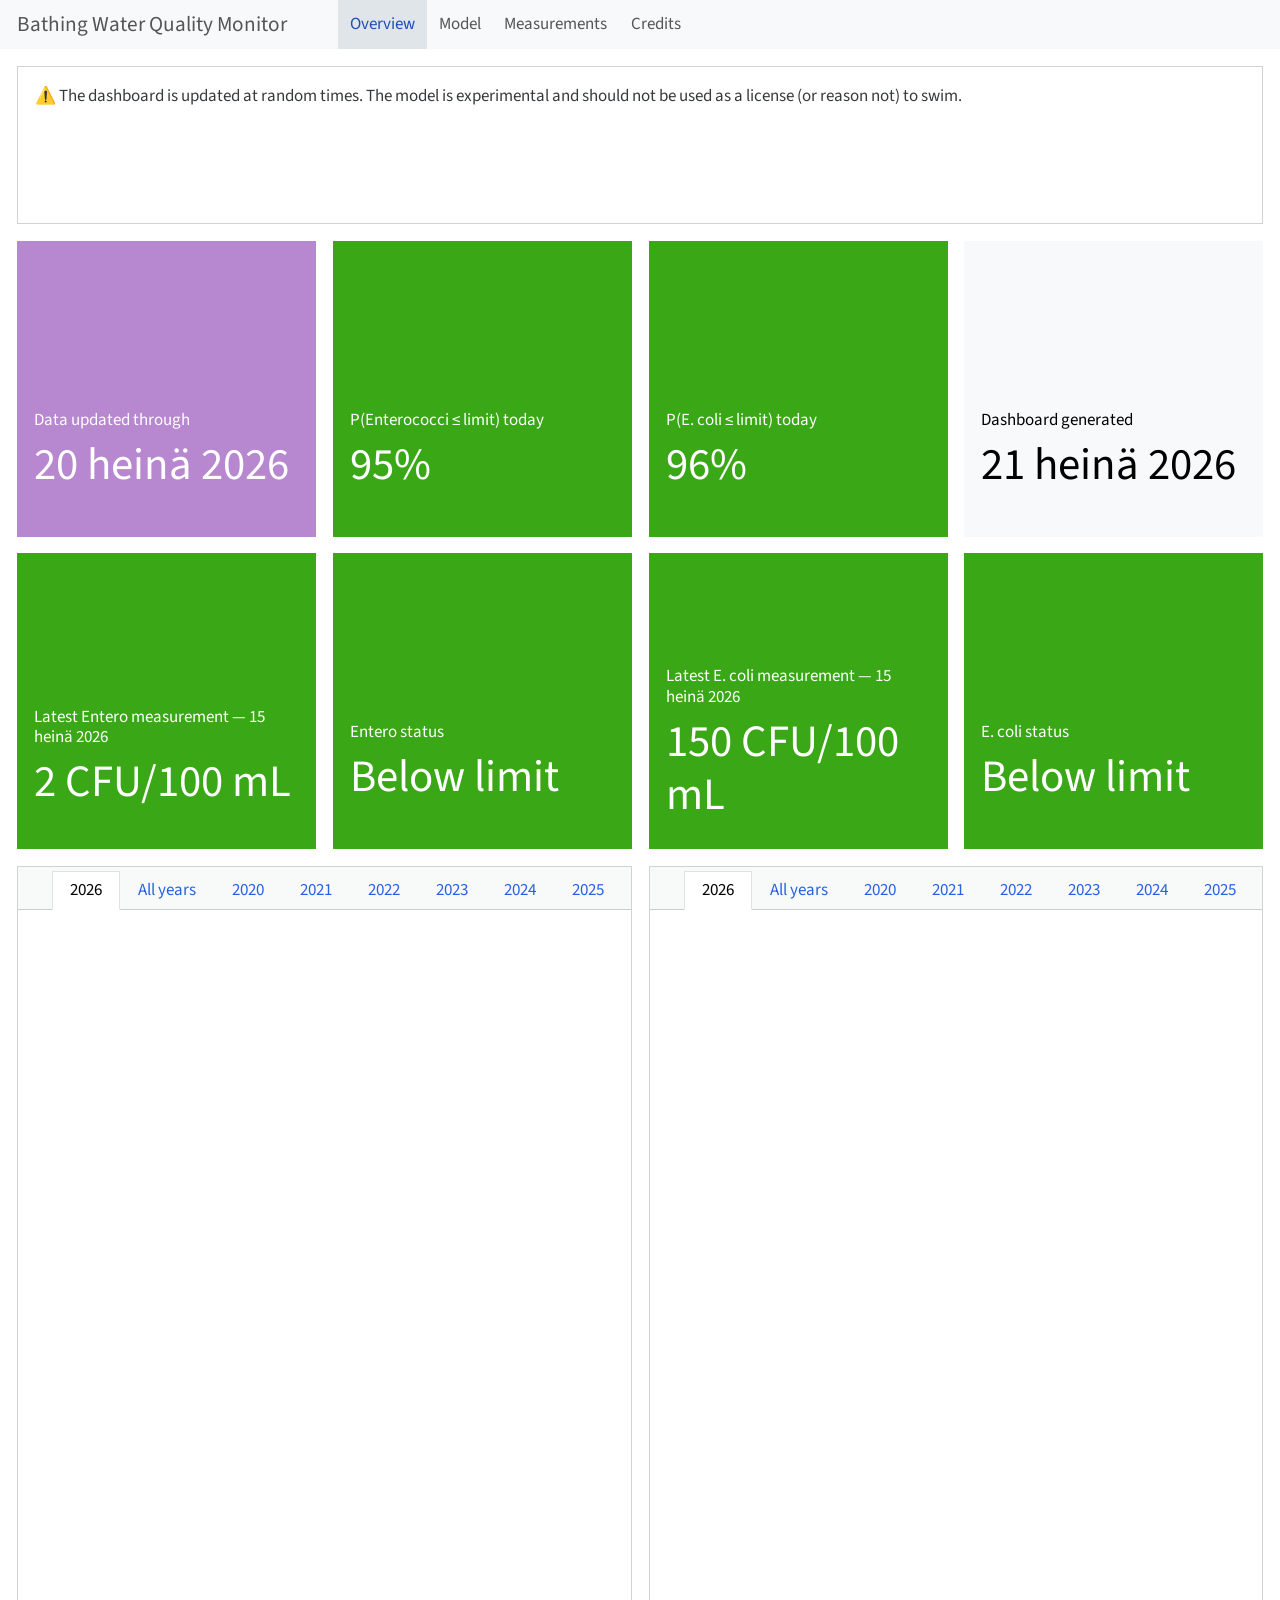
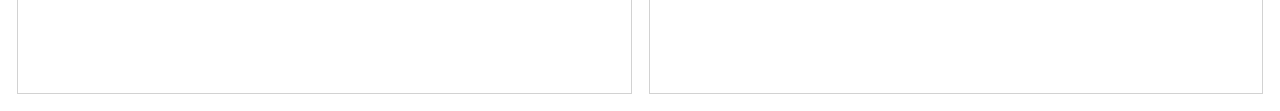
==== commit eb4011bb: "Added lisence, MIT and some disclaimers. Removed unnecessary data." ====
--- a/dashboard.html
+++ b/dashboard.html
@@ -88,18 +88,99 @@
 
 <div class="bslib-grid-item html-fill-item tab-content bslib-grid" data-layout="flow" style="display: grid; grid-template-rows: minmax(3em, 1fr); grid-auto-columns: minmax(0, 1fr);">
 <div id="overview" class="dashboard-page tab-pane show active html-fill-item html-fill-container" data-orientation="rows" aria-labelledby="tab-overview">
-<div class="html-fill-item html-fill-container bslib-grid" style="display: grid; grid-template-rows: minmax(3em, 15fr) minmax(3em, 15fr) minmax(3em, 42fr) minmax(3em, 28fr); grid-auto-columns: minmax(0, 1fr);">
+<div class="html-fill-item html-fill-container bslib-grid" style="display: grid; grid-template-rows: minmax(3em, 8fr) minmax(3em, 15fr) minmax(3em, 15fr) minmax(3em, 42fr); grid-auto-columns: minmax(0, 1fr);">
+<div class="html-fill-item html-fill-container bslib-grid" style="display: grid; grid-template-columns: minmax(3em, 1fr);
+grid-auto-rows: minmax(0, 1fr);">
+<div class="card html-fill-item html-fill-container bslib-card" data-bslib-card-init="" data-require-bs-caller="card()" data-full-screen="false">
+<div class="card-body html-fill-item html-fill-container">
+<p>⚠️ The dashboard is updated at random times. The model is experimental and should not be used as a license (or reason not) to swim.</p>
+</div>
+<bslib-tooltip placement="auto" bsoptions="[]" data-require-bs-version="5" data-require-bs-caller="tooltip()">
+    <template>Expand</template>
+    <span class="bslib-full-screen-enter badge rounded-pill">
+        <svg xmlns="http://www.w3.org/2000/svg" viewbox="0 0 24 24" style="height:1em;width:1em;" aria-hidden="true" role="img"><path d="M20 5C20 4.4 19.6 4 19 4H13C12.4 4 12 3.6 12 3C12 2.4 12.4 2 13 2H21C21.6 2 22 2.4 22 3V11C22 11.6 21.6 12 21 12C20.4 12 20 11.6 20 11V5ZM4 19C4 19.6 4.4 20 5 20H11C11.6 20 12 20.4 12 21C12 21.6 11.6 22 11 22H3C2.4 22 2 21.6 2 21V13C2 12.4 2.4 12 3 12C3.6 12 4 12.4 4 13V19Z"></path></svg>
+    </span>
+</bslib-tooltip><script data-bslib-card-init="">bslib.Card.initializeAllCards();</script></div>
+</div>
+<div class="html-fill-item html-fill-container bslib-grid" style="display: grid; grid-template-columns: minmax(3em, 1fr) minmax(3em, 1fr) minmax(3em, 1fr) minmax(3em, 1fr);
+grid-auto-rows: minmax(0, 1fr);">
+<div class="card valuebox cell html-fill-item html-fill-container bslib-card bslib-value-box bg-info showcase-left-center" data-bslib-card-init="" data-require-bs-caller="card()">
+<div class="card-body html-fill-item html-fill-container">
+<div data-icon="calendar-check" class="html-fill-item html-fill-container value-box-grid">
+<div class="value-box-showcase html-fill-item html-fill-container">
+
+<i class="bi bi-calendar-check"></i></div>
+<div class="value-box-area">
+<p class="value-box-title">
+Data updated through
+</p>
+<p class="value-box-value">
+20 heinä 2026
+</p>
+</div>
+</div>
+</div>
+<script data-bslib-card-init="">bslib.Card.initializeAllCards();</script></div><div class="card valuebox cell html-fill-item html-fill-container bslib-card bslib-value-box bg-success showcase-left-center" data-bslib-card-init="" data-require-bs-caller="card()">
+<div class="card-body html-fill-item html-fill-container">
+<div data-icon="shield-check" class="html-fill-item html-fill-container value-box-grid">
+<div class="value-box-showcase html-fill-item html-fill-container">
+
+<i class="bi bi-shield-check"></i></div>
+<div class="value-box-area">
+<p class="value-box-title">
+P(Enterococci ≤ limit) today
+</p>
+<p class="value-box-value">
+95%
+</p>
+</div>
+</div>
+</div>
+<script data-bslib-card-init="">bslib.Card.initializeAllCards();</script></div><div class="card valuebox cell html-fill-item html-fill-container bslib-card bslib-value-box bg-success showcase-left-center" data-bslib-card-init="" data-require-bs-caller="card()">
+<div class="card-body html-fill-item html-fill-container">
+<div data-icon="shield-check" class="html-fill-item html-fill-container value-box-grid">
+<div class="value-box-showcase html-fill-item html-fill-container">
+
+<i class="bi bi-shield-check"></i></div>
+<div class="value-box-area">
+<p class="value-box-title">
+P(E. coli ≤ limit) today
+</p>
+<p class="value-box-value">
+96%
+</p>
+</div>
+</div>
+</div>
+<script data-bslib-card-init="">bslib.Card.initializeAllCards();</script></div><div class="card valuebox cell html-fill-item html-fill-container bslib-card bslib-value-box bg-light showcase-left-center" data-bslib-card-init="" data-require-bs-caller="card()">
+<div class="card-body html-fill-item html-fill-container">
+<div data-icon="clock-history" class="html-fill-item html-fill-container value-box-grid">
+<div class="value-box-showcase html-fill-item html-fill-container">
+
+<i class="bi bi-clock-history"></i></div>
+<div class="value-box-area">
+<p class="value-box-title">
+Dashboard generated
+</p>
+<p class="value-box-value">
+21 heinä 2026
+</p>
+</div>
+</div>
+</div>
+<script data-bslib-card-init="">bslib.Card.initializeAllCards();</script></div>
+</div>
 <div class="html-fill-item html-fill-container bslib-grid" style="display: grid; grid-template-columns: minmax(3em, 1fr) minmax(3em, 1fr) minmax(3em, 1fr) minmax(3em, 1fr);
 grid-auto-rows: minmax(0, 1fr);">
 <div class="card valuebox cell html-fill-item html-fill-container bslib-card bslib-value-box bg-success showcase-left-center" data-bslib-card-init="" data-require-bs-caller="card()">
 <div class="card-body html-fill-item html-fill-container">
-<div data-icon="droplet" class="html-fill-item html-fill-container value-box-grid">
+<div data-icon="droplet" data-title="Latest Entero measurement — 15 heinä 2026" class="html-fill-item html-fill-container value-box-grid">
 <div class="value-box-showcase html-fill-item html-fill-container">
 
 <i class="bi bi-droplet"></i></div>
 <div class="value-box-area">
 <p class="value-box-title">
-Latest Entero measurement
+Latest Entero measurement — 15 heinä 2026
 </p>
 <p class="value-box-value">
 2 CFU/100 mL
@@ -125,13 +206,13 @@
 </div>
 <script data-bslib-card-init="">bslib.Card.initializeAllCards();</script></div><div class="card valuebox cell html-fill-item html-fill-container bslib-card bslib-value-box bg-success showcase-left-center" data-bslib-card-init="" data-require-bs-caller="card()">
 <div class="card-body html-fill-item html-fill-container">
-<div data-icon="droplet-fill" class="html-fill-item html-fill-container value-box-grid">
+<div data-icon="droplet-fill" data-title="Latest E. coli measurement — 15 heinä 2026" class="html-fill-item html-fill-container value-box-grid">
 <div class="value-box-showcase html-fill-item html-fill-container">
 
 <i class="bi bi-droplet-fill"></i></div>
 <div class="value-box-area">
 <p class="value-box-title">
-Latest E. coli measurement
+Latest E. coli measurement — 15 heinä 2026
 </p>
 <p class="value-box-value">
 150 CFU/100 mL
@@ -157,127 +238,59 @@
 </div>
 <script data-bslib-card-init="">bslib.Card.initializeAllCards();</script></div>
 </div>
-<div class="html-fill-item html-fill-container bslib-grid" style="display: grid; grid-template-columns: minmax(3em, 1fr) minmax(3em, 1fr) minmax(3em, 1fr) minmax(3em, 1fr);
-grid-auto-rows: minmax(0, 1fr);">
-<div class="card valuebox cell html-fill-item html-fill-container bslib-card bslib-value-box bg-info showcase-left-center" data-bslib-card-init="" data-require-bs-caller="card()">
-<div class="card-body html-fill-item html-fill-container">
-<div data-icon="calendar-check" class="html-fill-item html-fill-container value-box-grid">
-<div class="value-box-showcase html-fill-item html-fill-container">
-
-<i class="bi bi-calendar-check"></i></div>
-<div class="value-box-area">
-<p class="value-box-title">
-Data updated through
-</p>
-<p class="value-box-value">
-20 heinä 2026
-</p>
-</div>
-</div>
-</div>
-<script data-bslib-card-init="">bslib.Card.initializeAllCards();</script></div><div class="card valuebox cell html-fill-item html-fill-container bslib-card bslib-value-box bg-success showcase-left-center" data-bslib-card-init="" data-require-bs-caller="card()">
-<div class="card-body html-fill-item html-fill-container">
-<div data-icon="shield-check" class="html-fill-item html-fill-container value-box-grid">
-<div class="value-box-showcase html-fill-item html-fill-container">
-
-<i class="bi bi-shield-check"></i></div>
-<div class="value-box-area">
-<p class="value-box-title">
-P(Enterococci ≤ limit) today
-</p>
-<p class="value-box-value">
-95%
-</p>
-</div>
-</div>
-</div>
-<script data-bslib-card-init="">bslib.Card.initializeAllCards();</script></div><div class="card valuebox cell html-fill-item html-fill-container bslib-card bslib-value-box bg-success showcase-left-center" data-bslib-card-init="" data-require-bs-caller="card()">
-<div class="card-body html-fill-item html-fill-container">
-<div data-icon="shield-check" class="html-fill-item html-fill-container value-box-grid">
-<div class="value-box-showcase html-fill-item html-fill-container">
-
-<i class="bi bi-shield-check"></i></div>
-<div class="value-box-area">
-<p class="value-box-title">
-P(E. coli ≤ limit) today
-</p>
-<p class="value-box-value">
-96%
-</p>
-</div>
-</div>
-</div>
-<script data-bslib-card-init="">bslib.Card.initializeAllCards();</script></div><div class="card valuebox cell html-fill-item html-fill-container bslib-card bslib-value-box bg-light showcase-left-center" data-bslib-card-init="" data-require-bs-caller="card()">
-<div class="card-body html-fill-item html-fill-container">
-<div data-icon="clock-history" class="html-fill-item html-fill-container value-box-grid">
-<div class="value-box-showcase html-fill-item html-fill-container">
-
-<i class="bi bi-clock-history"></i></div>
-<div class="value-box-area">
-<p class="value-box-title">
-Dashboard generated
-</p>
-<p class="value-box-value">
-21 heinä 2026
-</p>
-</div>
-</div>
-</div>
-<script data-bslib-card-init="">bslib.Card.initializeAllCards();</script></div>
-</div>
 <div class="html-fill-item html-fill-container bslib-grid" style="display: grid; grid-template-columns: minmax(3em, 1fr) minmax(3em, 1fr);
 grid-auto-rows: minmax(0, 1fr);">
 <div class="card tabset html-fill-item html-fill-container bslib-card" data-bslib-card-init="" data-require-bs-caller="card()" data-full-screen="false">
 <div class="card-header bslib-navs-card-title"><div class="card-title"><span style="display: inline">
 
-</span></div><ul class="nav nav-tabs card-header-tabs" role="tablist" data-tabsetid="card-tabset-9"><li class="nav-item" role="presentation"><a href="#card-tabset-9-1" role="tab" data-toggle="tab" data-bs-toggle="tab" data-value="2026" aria-selected="true" class="nav-link active">2026</a></li><li class="nav-item" role="presentation"><a href="#card-tabset-9-2" role="tab" data-toggle="tab" data-bs-toggle="tab" data-value="All years" aria-selected="false" class="nav-link">All years</a></li><li class="nav-item" role="presentation"><a href="#card-tabset-9-3" role="tab" data-toggle="tab" data-bs-toggle="tab" data-value="2020" aria-selected="false" class="nav-link">2020</a></li><li class="nav-item" role="presentation"><a href="#card-tabset-9-4" role="tab" data-toggle="tab" data-bs-toggle="tab" data-value="2021" aria-selected="false" class="nav-link">2021</a></li><li class="nav-item" role="presentation"><a href="#card-tabset-9-5" role="tab" data-toggle="tab" data-bs-toggle="tab" data-value="2022" aria-selected="false" class="nav-link">2022</a></li><li class="nav-item" role="presentation"><a href="#card-tabset-9-6" role="tab" data-toggle="tab" data-bs-toggle="tab" data-value="2023" aria-selected="false" class="nav-link">2023</a></li><li class="nav-item" role="presentation"><a href="#card-tabset-9-7" role="tab" data-toggle="tab" data-bs-toggle="tab" data-value="2024" aria-selected="false" class="nav-link">2024</a></li><li class="nav-item" role="presentation"><a href="#card-tabset-9-8" role="tab" data-toggle="tab" data-bs-toggle="tab" data-value="2025" aria-selected="false" class="nav-link">2025</a></li></ul></div>
-
-
-
-
-
-
-
-
-<div class="tab-content html-fill-item html-fill-container" data-tabset-id="card-tabset-9"><div class="tab-pane active show html-fill-item html-fill-container" role="tabpanel" id="card-tabset-9-1"><div class="card-body html-fill-item html-fill-container" data-title="2026">
-<div class="cell-output-display html-fill-item html-fill-container">
-<div class="plotly html-widget html-fill-item html-fill-container" id="htmlwidget-7212bb3a045314420da4" style="width:100%;height:406px;"></div>
-<script type="application/json" data-for="htmlwidget-7212bb3a045314420da4">{"x":{"visdat":{"c23627702c5e":["function () ","plotlyVisDat"],"c236f470213":["function () ","data"],"c2365cca69d1":["function () ","data"],"c2366173e41a":["function () ","data"]},"cur_data":"c2366173e41a","attrs":{"c236f470213":{"alpha_stroke":1,"sizes":[10,100],"spans":[1,20],"x":{},"ymin":{},"ymax":{},"type":"scatter","mode":"lines","hoveron":"points","fill":"toself","fillcolor":"rgba(70,130,180,0.2)","line":{"color":"transparent"},"name":"90% CI","hoverinfo":"skip","inherit":true},"c2365cca69d1":{"alpha_stroke":1,"sizes":[10,100],"spans":[1,20],"x":{},"y":{},"type":"scatter","mode":"lines","line":{"color":"steelblue","width":2},"name":"Model prediction","inherit":true},"c2366173e41a":{"alpha_stroke":1,"sizes":[10,100],"spans":[1,20],"x":{},"y":{},"type":"scatter","mode":"markers","marker":{"color":"black","size":7},"name":"Observed","text":{},"hovertemplate":"%{text}<extra><\/extra>","inherit":true},"c2366173e41a.1":{"alpha_stroke":1,"sizes":[10,100],"spans":[1,20],"x":["2026-06-01","2026-07-20"],"y":[400,400],"type":"scatter","mode":"lines","line":{"color":"red","dash":"dash","width":1.5},"name":"Limit: 400","hoverinfo":"skip","inherit":true}},"layout":{"margin":{"b":40,"l":60,"t":25,"r":10},"yaxis":{"domain":[0,1],"automargin":true,"title":"CFU / 100 mL","type":"log","tickformat":","},"xaxis":{"domain":[0,1],"automargin":true,"title":"","rangebreaks":[{"pattern":"day of year","bounds":[244,151]}]},"legend":{"orientation":"h","y":-0.14999999999999999},"hovermode":"x unified","showlegend":true},"source":"A","config":{"modeBarButtonsToAdd":["hoverclosest","hovercompare"],"showSendToCloud":false,"displayModeBar":false},"data":[{"fillcolor":"rgba(70,130,180,0.2)","x":["2026-06-01","2026-06-02","2026-06-03","2026-06-03","2026-06-04","2026-06-05","2026-06-06","2026-06-07","2026-06-08","2026-06-09","2026-06-10","2026-06-11","2026-06-12","2026-06-13","2026-06-14","2026-06-15","2026-06-16","2026-06-16","2026-06-17","2026-06-18","2026-06-19","2026-06-20","2026-06-21","2026-06-22","2026-06-23","2026-06-24","2026-06-25","2026-06-26","2026-06-27","2026-06-28","2026-06-29","2026-06-30","2026-07-01","2026-07-02","2026-07-03","2026-07-04","2026-07-05","2026-07-06","2026-07-07","2026-07-08","2026-07-09","2026-07-10","2026-07-11","2026-07-12","2026-07-13","2026-07-14","2026-07-15","2026-07-16","2026-07-17","2026-07-18","2026-07-19","2026-07-20","2026-07-20","2026-07-20","2026-07-19","2026-07-18","2026-07-17","2026-07-16","2026-07-15","2026-07-14","2026-07-13","2026-07-12","2026-07-11","2026-07-10","2026-07-09","2026-07-08","2026-07-07","2026-07-06","2026-07-05","2026-07-04","2026-07-03","2026-07-02","2026-07-01","2026-06-30","2026-06-29","2026-06-28","2026-06-27","2026-06-26","2026-06-25","2026-06-24","2026-06-23","2026-06-22","2026-06-21","2026-06-20","2026-06-19","2026-06-18","2026-06-17","2026-06-16","2026-06-16","2026-06-15","2026-06-14","2026-06-13","2026-06-12","2026-06-11","2026-06-10","2026-06-09","2026-06-08","2026-06-07","2026-06-06","2026-06-05","2026-06-04","2026-06-03","2026-06-03","2026-06-02","2026-06-01"],"type":"scatter","mode":"lines","hoveron":"points","fill":"toself","line":{"color":"transparent"},"name":"90% CI","hoverinfo":["skip","skip","skip","skip","skip","skip","skip","skip","skip","skip","skip","skip","skip","skip","skip","skip","skip","skip","skip","skip","skip","skip","skip","skip","skip","skip","skip","skip","skip","skip","skip","skip","skip","skip","skip","skip","skip","skip","skip","skip","skip","skip","skip","skip","skip","skip","skip","skip","skip","skip","skip","skip","skip","skip","skip","skip","skip","skip","skip","skip","skip","skip","skip","skip","skip","skip","skip","skip","skip","skip","skip","skip","skip","skip","skip","skip","skip","skip","skip","skip","skip","skip","skip","skip","skip","skip","skip","skip","skip","skip","skip","skip","skip","skip","skip","skip","skip","skip","skip","skip","skip","skip","skip","skip","skip"],"y":[1.0582921514230228,1.1302222488892175,1.2293606084588209,1.1884895722291411,1.3802438746575176,2.1959535798589358,3.4808951427497679,3.9360214765527441,3.3511819470868756,5.159679917347388,4.9389448274185543,6.4595879959931155,9.2587393768091957,22.878248738405716,34.328823911780255,41.717255756179938,29.812747410144528,31.557556150236589,51.28763917028521,39.255264050941392,28.95790597188007,23.29004075082031,17.502514649673056,15.45528220726043,15.08367682725231,16.34801027512,20.715575397820132,22.10731950379796,18.347717418930227,16.510775556809147,14.745897467972249,14.071753188344909,13.104732975754535,15.6169181423022,13.252666494627414,23.42265364060901,41.282229161679169,127.20934430268814,134.73318481386852,125.63881539572633,83.953207253027244,51.912542085562443,34.583693417039647,39.926176623178833,41.268560241284348,30.390914883037464,21.538202322510912,19.560374050182318,16.281892461580874,15.598490660048332,14.418069975477991,13.658964805492396,13.658964805492396,404.79737051127859,482.10931579337802,469.69773491345683,504.52633500499985,607.23405027119759,705.83033410937242,1008.1277664417285,1469.8787071466909,1323.0604637403658,1009.1979321538712,1568.905723280579,2392.4240351138396,3254.0065753674735,3693.7418514409528,3771.0259137723551,1204.414928953169,681.00847518203693,381.79093484288683,438.83736188517474,361.25828689256355,391.41973914705801,413.846032056637,470.6550304949929,481.40473044999544,625.26147733396135,556.3246579297512,459.85536142119309,422.48807023675403,420.39261716966865,515.16999133840648,651.2223154880088,857.13277853234774,1128.9953567477874,1519.0743841812266,884.92701022264964,867.33716903299296,1259.4207255911131,1036.3439645091191,820.68163956088836,256.72652509645474,195.21745195199983,132.38557679486266,156.14099679889097,94.739748617197037,113.78815945568677,116.3756870390616,74.548374813593981,42.349155324305926,39.673695477094931,40.242484531434187,36.472362688656958,36.08858108969585],"marker":{"color":"rgba(31,119,180,1)","line":{"color":"rgba(31,119,180,1)"}},"error_y":{"color":"rgba(31,119,180,1)"},"error_x":{"color":"rgba(31,119,180,1)"},"xaxis":"x","yaxis":"y","frame":null},{"x":["2026-06-01","2026-06-02","2026-06-03","2026-06-03","2026-06-04","2026-06-05","2026-06-06","2026-06-07","2026-06-08","2026-06-09","2026-06-10","2026-06-11","2026-06-12","2026-06-13","2026-06-14","2026-06-15","2026-06-16","2026-06-16","2026-06-17","2026-06-18","2026-06-19","2026-06-20","2026-06-21","2026-06-22","2026-06-23","2026-06-24","2026-06-25","2026-06-26","2026-06-27","2026-06-28","2026-06-29","2026-06-30","2026-07-01","2026-07-02","2026-07-03","2026-07-04","2026-07-05","2026-07-06","2026-07-07","2026-07-08","2026-07-09","2026-07-10","2026-07-11","2026-07-12","2026-07-13","2026-07-14","2026-07-15","2026-07-16","2026-07-17","2026-07-18","2026-07-19","2026-07-20"],"y":[6.0880509435466621,6.2488215572475436,6.8182679150573824,6.8534389916520313,7.5138180245922834,12.731633550780469,19.913073016641928,21.072975001095038,18.72213512921147,28.576108430973289,25.868503950067968,36.508332368507723,48.601132352575895,135.41252595784871,181.95822264081127,228.59412793991623,169.68168798121368,167.82037903096648,273.23258343430336,209.37522624577912,163.71893786558098,127.04896510344632,95.361394578975663,81.230717488717318,79.139216453321581,88.521388726253932,107.36829167677148,112.78979335579476,97.15693265741676,88.816023089900881,78.400274649378957,72.679078366814736,68.244377407449008,83.068516965044566,73.657999863450129,126.51948076369192,223.51605938901957,702.88118079673859,716.19921683024961,652.77619158598168,452.37522019350376,286.91996172138357,194.7153820408883,225.37793407639927,251.55449691719772,177.46683726855113,127.74711886159528,107.53122000529692,88.475148627104957,84.312021374406129,82.963038681143715,76.095355161033382],"type":"scatter","mode":"lines","line":{"color":"steelblue","width":2},"name":"Model prediction","marker":{"color":"rgba(255,127,14,1)","line":{"color":"rgba(255,127,14,1)"}},"error_y":{"color":"rgba(255,127,14,1)"},"error_x":{"color":"rgba(255,127,14,1)"},"xaxis":"x","yaxis":"y","frame":null},{"x":["2026-06-03","2026-06-03","2026-06-12","2026-06-16","2026-06-16","2026-06-23","2026-07-01","2026-07-08","2026-07-10","2026-07-15"],"y":[1,2,200,200,110,57,64,400,420,2],"type":"scatter","mode":"markers","marker":{"color":"black","size":7,"line":{"color":"rgba(44,160,44,1)"}},"name":"Observed","text":["03 kesä 2026<br>Measured: 1 CFU/100 mL","03 kesä 2026<br>Measured: 2 CFU/100 mL","12 kesä 2026<br>Measured: 200 CFU/100 mL","16 kesä 2026<br>Measured: 200 CFU/100 mL","16 kesä 2026<br>Measured: 110 CFU/100 mL","23 kesä 2026<br>Measured: 57 CFU/100 mL","01 heinä 2026<br>Measured: 64 CFU/100 mL","08 heinä 2026<br>Measured: 400 CFU/100 mL","10 heinä 2026<br>Measured: 420 CFU/100 mL","15 heinä 2026<br>Measured: 2 CFU/100 mL"],"hovertemplate":["%{text}<extra><\/extra>","%{text}<extra><\/extra>","%{text}<extra><\/extra>","%{text}<extra><\/extra>","%{text}<extra><\/extra>","%{text}<extra><\/extra>","%{text}<extra><\/extra>","%{text}<extra><\/extra>","%{text}<extra><\/extra>","%{text}<extra><\/extra>"],"error_y":{"color":"rgba(44,160,44,1)"},"error_x":{"color":"rgba(44,160,44,1)"},"line":{"color":"rgba(44,160,44,1)"},"xaxis":"x","yaxis":"y","frame":null},{"x":["2026-06-01","2026-07-20"],"y":[400,400],"type":"scatter","mode":"lines","line":{"color":"red","dash":"dash","width":1.5},"name":"Limit: 400","hoverinfo":["skip","skip"],"marker":{"color":"rgba(214,39,40,1)","line":{"color":"rgba(214,39,40,1)"}},"error_y":{"color":"rgba(214,39,40,1)"},"error_x":{"color":"rgba(214,39,40,1)"},"xaxis":"x","yaxis":"y","frame":null}],"highlight":{"on":"plotly_click","persistent":false,"dynamic":false,"selectize":false,"opacityDim":0.20000000000000001,"selected":{"opacity":1},"debounce":0},"shinyEvents":["plotly_hover","plotly_click","plotly_selected","plotly_relayout","plotly_brushed","plotly_brushing","plotly_clickannotation","plotly_doubleclick","plotly_deselect","plotly_afterplot","plotly_sunburstclick"],"base_url":"https://plot.ly"},"evals":[],"jsHooks":[]}</script>
-</div>
-</div></div><div class="tab-pane html-fill-item html-fill-container" role="tabpanel" id="card-tabset-9-2"><div class="card-body html-fill-item html-fill-container" data-title="All years">
-<div class="cell-output-display html-fill-item html-fill-container">
-<div class="plotly html-widget html-fill-item html-fill-container" id="htmlwidget-d61c5f0c9f3c9f4fd2ef" style="width:100%;height:406px;"></div>
-<script type="application/json" data-for="htmlwidget-d61c5f0c9f3c9f4fd2ef">{"x":{"visdat":{"c23641a4ac2b":["function () ","plotlyVisDat"],"c23677bd389d":["function () ","data"],"c2363213121a":["function () ","data"],"c236539c273f":["function () ","data"]},"cur_data":"c236539c273f","attrs":{"c23677bd389d":{"alpha_stroke":1,"sizes":[10,100],"spans":[1,20],"x":{},"ymin":{},"ymax":{},"type":"scatter","mode":"lines","hoveron":"points","fill":"toself","fillcolor":"rgba(70,130,180,0.2)","line":{"color":"transparent"},"name":"90% CI","hoverinfo":"skip","inherit":true},"c2363213121a":{"alpha_stroke":1,"sizes":[10,100],"spans":[1,20],"x":{},"y":{},"type":"scatter","mode":"lines","line":{"color":"steelblue","width":2},"name":"Model prediction","inherit":true},"c236539c273f":{"alpha_stroke":1,"sizes":[10,100],"spans":[1,20],"x":{},"y":{},"type":"scatter","mode":"markers","marker":{"color":"black","size":7},"name":"Observed","text":{},"hovertemplate":"%{text}<extra><\/extra>","inherit":true},"c236539c273f.1":{"alpha_stroke":1,"sizes":[10,100],"spans":[1,20],"x":["2020-06-01","2026-07-20"],"y":[400,400],"type":"scatter","mode":"lines","line":{"color":"red","dash":"dash","width":1.5},"name":"Limit: 400","hoverinfo":"skip","inherit":true}},"layout":{"margin":{"b":40,"l":60,"t":25,"r":10},"yaxis":{"domain":[0,1],"automargin":true,"title":"CFU / 100 mL","type":"log","tickformat":","},"xaxis":{"domain":[0,1],"automargin":true,"title":"","rangebreaks":[{"pattern":"day of year","bounds":[244,151]}]},"legend":{"orientation":"h","y":-0.14999999999999999},"hovermode":"x unified","showlegend":true},"source":"A","config":{"modeBarButtonsToAdd":["hoverclosest","hovercompare"],"showSendToCloud":false,"displayModeBar":false},"data":[{"fillcolor":"rgba(70,130,180,0.2)","x":["2020-06-01","2020-06-02","2020-06-03","2020-06-04","2020-06-05","2020-06-06","2020-06-07","2020-06-08","2020-06-09","2020-06-10","2020-06-11","2020-06-12","2020-06-13","2020-06-14","2020-06-15","2020-06-16","2020-06-17","2020-06-18","2020-06-19","2020-06-20","2020-06-21","2020-06-22","2020-06-23","2020-06-24","2020-06-25","2020-06-26","2020-06-27","2020-06-28","2020-06-29","2020-06-30","2020-07-01","2020-07-02","2020-07-03","2020-07-04","2020-07-05","2020-07-06","2020-07-07","2020-07-08","2020-07-09","2020-07-10","2020-07-11","2020-07-12","2020-07-13","2020-07-14","2020-07-15","2020-07-16","2020-07-17","2020-07-18","2020-07-19","2020-07-20","2020-07-21","2020-07-22","2020-07-23","2020-07-24","2020-07-25","2020-07-26","2020-07-27","2020-07-28","2020-07-29","2020-07-30","2020-07-31","2020-08-01","2020-08-02","2020-08-03","2020-08-04","2020-08-05","2020-08-06","2020-08-07","2020-08-08","2020-08-09","2020-08-10","2020-08-11","2020-08-12","2020-08-13","2020-08-14","2020-08-15","2020-08-16","2020-08-17","2020-08-18","2020-08-19","2020-08-20","2020-08-21","2020-08-22","2020-08-23","2020-08-24","2020-08-25","2020-08-26","2020-08-27","2020-08-28","2020-08-29","2020-08-30","2020-08-31","2021-06-01","2021-06-02","2021-06-03","2021-06-04","2021-06-05","2021-06-06","2021-06-07","2021-06-08","2021-06-09","2021-06-10","2021-06-11","2021-06-12","2021-06-13","2021-06-14","2021-06-15","2021-06-16","2021-06-17","2021-06-18","2021-06-19","2021-06-20","2021-06-21","2021-06-22","2021-06-23","2021-06-24","2021-06-25","2021-06-26","2021-06-27","2021-06-28","2021-06-29","2021-06-30","2021-07-01","2021-07-02","2021-07-03","2021-07-04","2021-07-05","2021-07-06","2021-07-07","2021-07-08","2021-07-09","2021-07-10","2021-07-11","2021-07-12","2021-07-13","2021-07-14","2021-07-15","2021-07-16","2021-07-17","2021-07-18","2021-07-19","2021-07-20","2021-07-21","2021-07-22","2021-07-23","2021-07-24","2021-07-25","2021-07-26","2021-07-27","2021-07-28","2021-07-29","2021-07-30","2021-07-31","2021-08-01","2021-08-02","2021-08-03","2021-08-04","2021-08-05","2021-08-06","2021-08-07","2021-08-08","2021-08-09","2021-08-10","2021-08-11","2021-08-12","2021-08-13","2021-08-14","2021-08-15","2021-08-16","2021-08-17","2021-08-18","2021-08-19","2021-08-20","2021-08-21","2021-08-22","2021-08-23","2021-08-24","2021-08-25","2021-08-26","2021-08-27","2021-08-28","2021-08-29","2021-08-30","2021-08-31","2022-06-01","2022-06-02","2022-06-03","2022-06-04","2022-06-05","2022-06-06","2022-06-07","2022-06-08","2022-06-09","2022-06-10","2022-06-11","2022-06-12","2022-06-13","2022-06-14","2022-06-15","2022-06-16","2022-06-17","2022-06-18","2022-06-19","2022-06-20","2022-06-21","2022-06-22","2022-06-23","2022-06-24","2022-06-25","2022-06-26","2022-06-27","2022-06-28","2022-06-29","2022-06-30","2022-07-01","2022-07-02","2022-07-03","2022-07-04","2022-07-05","2022-07-06","2022-07-07","2022-07-08","2022-07-09","2022-07-10","2022-07-11","2022-07-12","2022-07-13","2022-07-14","2022-07-15","2022-07-16","2022-07-17","2022-07-18","2022-07-19","2022-07-20","2022-07-21","2022-07-22","2022-07-23","2022-07-24","2022-07-25","2022-07-26","2022-07-27","2022-07-28","2022-07-29","2022-07-30","2022-07-31","2022-08-01","2022-08-02","2022-08-03","2022-08-04","2022-08-05","2022-08-06","2022-08-07","2022-08-08","2022-08-09","2022-08-10","2022-08-11","2022-08-12","2022-08-13","2022-08-14","2022-08-15","2022-08-16","2022-08-17","2022-08-18","2022-08-19","2022-08-20","2022-08-21","2022-08-22","2022-08-23","2022-08-24","2022-08-25","2022-08-26","2022-08-27","2022-08-28","2022-08-29","2022-08-30","2022-08-31","2023-06-01","2023-06-02","2023-06-03","2023-06-04","2023-06-05","2023-06-06","2023-06-07","2023-06-08","2023-06-09","2023-06-10","2023-06-11","2023-06-12","2023-06-13","2023-06-14","2023-06-15","2023-06-16","2023-06-17","2023-06-18","2023-06-19","2023-06-20","2023-06-21","2023-06-22","2023-06-23","2023-06-24","2023-06-25","2023-06-26","2023-06-27","2023-06-28","2023-06-29","2023-06-30","2023-07-01","2023-07-02","2023-07-03","2023-07-04","2023-07-05","2023-07-06","2023-07-07","2023-07-08","2023-07-09","2023-07-10","2023-07-11","2023-07-12","2023-07-13","2023-07-14","2023-07-15","2023-07-16","2023-07-17","2023-07-18","2023-07-19","2023-07-20","2023-07-21","2023-07-22","2023-07-23","2023-07-24","2023-07-25","2023-07-26","2023-07-27","2023-07-28","2023-07-29","2023-07-30","2023-07-31","2023-08-01","2023-08-02","2023-08-03","2023-08-04","2023-08-05","2023-08-06","2023-08-07","2023-08-08","2023-08-09","2023-08-10","2023-08-11","2023-08-12","2023-08-13","2023-08-14","2023-08-15","2023-08-16","2023-08-17","2023-08-18","2023-08-19","2023-08-20","2023-08-21","2023-08-22","2023-08-23","2023-08-24","2023-08-25","2023-08-26","2023-08-27","2023-08-28","2023-08-29","2023-08-30","2023-08-31","2024-06-01","2024-06-02","2024-06-03","2024-06-04","2024-06-05","2024-06-06","2024-06-07","2024-06-08","2024-06-09","2024-06-10","2024-06-11","2024-06-12","2024-06-13","2024-06-14","2024-06-15","2024-06-16","2024-06-17","2024-06-18","2024-06-19","2024-06-20","2024-06-21","2024-06-22","2024-06-23","2024-06-24","2024-06-25","2024-06-26","2024-06-27","2024-06-28","2024-06-29","2024-06-30","2024-07-01","2024-07-02","2024-07-03","2024-07-04","2024-07-05","2024-07-06","2024-07-07","2024-07-08","2024-07-09","2024-07-10","2024-07-11","2024-07-12","2024-07-13","2024-07-14","2024-07-15","2024-07-16","2024-07-17","2024-07-18","2024-07-19","2024-07-20","2024-07-21","2024-07-22","2024-07-23","2024-07-24","2024-07-25","2024-07-26","2024-07-27","2024-07-28","2024-07-29","2024-07-30","2024-07-31","2024-08-01","2024-08-02","2024-08-03","2024-08-04","2024-08-05","2024-08-06","2024-08-07","2024-08-08","2024-08-09","2024-08-10","2024-08-11","2024-08-12","2024-08-13","2024-08-14","2024-08-15","2024-08-16","2024-08-17","2024-08-18","2024-08-19","2024-08-20","2024-08-21","2024-08-22","2024-08-23","2024-08-24","2024-08-25","2024-08-26","2024-08-27","2024-08-28","2024-08-29","2024-08-30","2024-08-31","2025-06-01","2025-06-02","2025-06-03","2025-06-04","2025-06-05","2025-06-06","2025-06-07","2025-06-08","2025-06-09","2025-06-10","2025-06-11","2025-06-12","2025-06-13","2025-06-14","2025-06-15","2025-06-16","2025-06-17","2025-06-18","2025-06-19","2025-06-20","2025-06-21","2025-06-22","2025-06-23","2025-06-24","2025-06-25","2025-06-26","2025-06-27","2025-06-28","2025-06-29","2025-06-30","2025-07-01","2025-07-02","2025-07-03","2025-07-04","2025-07-05","2025-07-06","2025-07-07","2025-07-08","2025-07-09","2025-07-10","2025-07-11","2025-07-12","2025-07-13","2025-07-14","2025-07-15","2025-07-16","2025-07-17","2025-07-18","2025-07-19","2025-07-20","2025-07-21","2025-07-22","2025-07-23","2025-07-24","2025-07-25","2025-07-26","2025-07-27","2025-07-28","2025-07-29","2025-07-30","2025-07-31","2025-08-01","2025-08-02","2025-08-03","2025-08-04","2025-08-05","2025-08-06","2025-08-07","2025-08-08","2025-08-09","2025-08-10","2025-08-11","2025-08-12","2025-08-13","2025-08-14","2025-08-15","2025-08-16","2025-08-17","2025-08-18","2025-08-19","2025-08-20","2025-08-21","2025-08-22","2025-08-23","2025-08-24","2025-08-25","2025-08-26","2025-08-27","2025-08-28","2025-08-29","2025-08-30","2025-08-31","2026-06-01","2026-06-02","2026-06-03","2026-06-03","2026-06-04","2026-06-05","2026-06-06","2026-06-07","2026-06-08","2026-06-09","2026-06-10","2026-06-11","2026-06-12","2026-06-13","2026-06-14","2026-06-15","2026-06-16","2026-06-16","2026-06-17","2026-06-18","2026-06-19","2026-06-20","2026-06-21","2026-06-22","2026-06-23","2026-06-24","2026-06-25","2026-06-26","2026-06-27","2026-06-28","2026-06-29","2026-06-30","2026-07-01","2026-07-02","2026-07-03","2026-07-04","2026-07-05","2026-07-06","2026-07-07","2026-07-08","2026-07-09","2026-07-10","2026-07-11","2026-07-12","2026-07-13","2026-07-14","2026-07-15","2026-07-16","2026-07-17","2026-07-18","2026-07-19","2026-07-20","2026-07-20","2026-07-20","2026-07-19","2026-07-18","2026-07-17","2026-07-16","2026-07-15","2026-07-14","2026-07-13","2026-07-12","2026-07-11","2026-07-10","2026-07-09","2026-07-08","2026-07-07","2026-07-06","2026-07-05","2026-07-04","2026-07-03","2026-07-02","2026-07-01","2026-06-30","2026-06-29","2026-06-28","2026-06-27","2026-06-26","2026-06-25","2026-06-24","2026-06-23","2026-06-22","2026-06-21","2026-06-20","2026-06-19","2026-06-18","2026-06-17","2026-06-16","2026-06-16","2026-06-15","2026-06-14","2026-06-13","2026-06-12","2026-06-11","2026-06-10","2026-06-09","2026-06-08","2026-06-07","2026-06-06","2026-06-05","2026-06-04","2026-06-03","2026-06-03","2026-06-02","2026-06-01","2025-08-31","2025-08-30","2025-08-29","2025-08-28","2025-08-27","2025-08-26","2025-08-25","2025-08-24","2025-08-23","2025-08-22","2025-08-21","2025-08-20","2025-08-19","2025-08-18","2025-08-17","2025-08-16","2025-08-15","2025-08-14","2025-08-13","2025-08-12","2025-08-11","2025-08-10","2025-08-09","2025-08-08","2025-08-07","2025-08-06","2025-08-05","2025-08-04","2025-08-03","2025-08-02","2025-08-01","2025-07-31","2025-07-30","2025-07-29","2025-07-28","2025-07-27","2025-07-26","2025-07-25","2025-07-24","2025-07-23","2025-07-22","2025-07-21","2025-07-20","2025-07-19","2025-07-18","2025-07-17","2025-07-16","2025-07-15","2025-07-14","2025-07-13","2025-07-12","2025-07-11","2025-07-10","2025-07-09","2025-07-08","2025-07-07","2025-07-06","2025-07-05","2025-07-04","2025-07-03","2025-07-02","2025-07-01","2025-06-30","2025-06-29","2025-06-28","2025-06-27","2025-06-26","2025-06-25","2025-06-24","2025-06-23","2025-06-22","2025-06-21","2025-06-20","2025-06-19","2025-06-18","2025-06-17","2025-06-16","2025-06-15","2025-06-14","2025-06-13","2025-06-12","2025-06-11","2025-06-10","2025-06-09","2025-06-08","2025-06-07","2025-06-06","2025-06-05","2025-06-04","2025-06-03","2025-06-02","2025-06-01","2024-08-31","2024-08-30","2024-08-29","2024-08-28","2024-08-27","2024-08-26","2024-08-25","2024-08-24","2024-08-23","2024-08-22","2024-08-21","2024-08-20","2024-08-19","2024-08-18","2024-08-17","2024-08-16","2024-08-15","2024-08-14","2024-08-13","2024-08-12","2024-08-11","2024-08-10","2024-08-09","2024-08-08","2024-08-07","2024-08-06","2024-08-05","2024-08-04","2024-08-03","2024-08-02","2024-08-01","2024-07-31","2024-07-30","2024-07-29","2024-07-28","2024-07-27","2024-07-26","2024-07-25","2024-07-24","2024-07-23","2024-07-22","2024-07-21","2024-07-20","2024-07-19","2024-07-18","2024-07-17","2024-07-16","2024-07-15","2024-07-14","2024-07-13","2024-07-12","2024-07-11","2024-07-10","2024-07-09","2024-07-08","2024-07-07","2024-07-06","2024-07-05","2024-07-04","2024-07-03","2024-07-02","2024-07-01","2024-06-30","2024-06-29","2024-06-28","2024-06-27","2024-06-26","2024-06-25","2024-06-24","2024-06-23","2024-06-22","2024-06-21","2024-06-20","2024-06-19","2024-06-18","2024-06-17","2024-06-16","2024-06-15","2024-06-14","2024-06-13","2024-06-12","2024-06-11","2024-06-10","2024-06-09","2024-06-08","2024-06-07","2024-06-06","2024-06-05","2024-06-04","2024-06-03","2024-06-02","2024-06-01","2023-08-31","2023-08-30","2023-08-29","2023-08-28","2023-08-27","2023-08-26","2023-08-25","2023-08-24","2023-08-23","2023-08-22","2023-08-21","2023-08-20","2023-08-19","2023-08-18","2023-08-17","2023-08-16","2023-08-15","2023-08-14","2023-08-13","2023-08-12","2023-08-11","2023-08-10","2023-08-09","2023-08-08","2023-08-07","2023-08-06","2023-08-05","2023-08-04","2023-08-03","2023-08-02","2023-08-01","2023-07-31","2023-07-30","2023-07-29","2023-07-28","2023-07-27","2023-07-26","2023-07-25","2023-07-24","2023-07-23","2023-07-22","2023-07-21","2023-07-20","2023-07-19","2023-07-18","2023-07-17","2023-07-16","2023-07-15","2023-07-14","2023-07-13","2023-07-12","2023-07-11","2023-07-10","2023-07-09","2023-07-08","2023-07-07","2023-07-06","2023-07-05","2023-07-04","2023-07-03","2023-07-02","2023-07-01","2023-06-30","2023-06-29","2023-06-28","2023-06-27","2023-06-26","2023-06-25","2023-06-24","2023-06-23","2023-06-22","2023-06-21","2023-06-20","2023-06-19","2023-06-18","2023-06-17","2023-06-16","2023-06-15","2023-06-14","2023-06-13","2023-06-12","2023-06-11","2023-06-10","2023-06-09","2023-06-08","2023-06-07","2023-06-06","2023-06-05","2023-06-04","2023-06-03","2023-06-02","2023-06-01","2022-08-31","2022-08-30","2022-08-29","2022-08-28","2022-08-27","2022-08-26","2022-08-25","2022-08-24","2022-08-23","2022-08-22","2022-08-21","2022-08-20","2022-08-19","2022-08-18","2022-08-17","2022-08-16","2022-08-15","2022-08-14","2022-08-13","2022-08-12","2022-08-11","2022-08-10","2022-08-09","2022-08-08","2022-08-07","2022-08-06","2022-08-05","2022-08-04","2022-08-03","2022-08-02","2022-08-01","2022-07-31","2022-07-30","2022-07-29","2022-07-28","2022-07-27","2022-07-26","2022-07-25","2022-07-24","2022-07-23","2022-07-22","2022-07-21","2022-07-20","2022-07-19","2022-07-18","2022-07-17","2022-07-16","2022-07-15","2022-07-14","2022-07-13","2022-07-12","2022-07-11","2022-07-10","2022-07-09","2022-07-08","2022-07-07","2022-07-06","2022-07-05","2022-07-04","2022-07-03","2022-07-02","2022-07-01","2022-06-30","2022-06-29","2022-06-28","2022-06-27","2022-06-26","2022-06-25","2022-06-24","2022-06-23","2022-06-22","2022-06-21","2022-06-20","2022-06-19","2022-06-18","2022-06-17","2022-06-16","2022-06-15","2022-06-14","2022-06-13","2022-06-12","2022-06-11","2022-06-10","2022-06-09","2022-06-08","2022-06-07","2022-06-06","2022-06-05","2022-06-04","2022-06-03","2022-06-02","2022-06-01","2021-08-31","2021-08-30","2021-08-29","2021-08-28","2021-08-27","2021-08-26","2021-08-25","2021-08-24","2021-08-23","2021-08-22","2021-08-21","2021-08-20","2021-08-19","2021-08-18","2021-08-17","2021-08-16","2021-08-15","2021-08-14","2021-08-13","2021-08-12","2021-08-11","2021-08-10","2021-08-09","2021-08-08","2021-08-07","2021-08-06","2021-08-05","2021-08-04","2021-08-03","2021-08-02","2021-08-01","2021-07-31","2021-07-30","2021-07-29","2021-07-28","2021-07-27","2021-07-26","2021-07-25","2021-07-24","2021-07-23","2021-07-22","2021-07-21","2021-07-20","2021-07-19","2021-07-18","2021-07-17","2021-07-16","2021-07-15","2021-07-14","2021-07-13","2021-07-12","2021-07-11","2021-07-10","2021-07-09","2021-07-08","2021-07-07","2021-07-06","2021-07-05","2021-07-04","2021-07-03","2021-07-02","2021-07-01","2021-06-30","2021-06-29","2021-06-28","2021-06-27","2021-06-26","2021-06-25","2021-06-24","2021-06-23","2021-06-22","2021-06-21","2021-06-20","2021-06-19","2021-06-18","2021-06-17","2021-06-16","2021-06-15","2021-06-14","2021-06-13","2021-06-12","2021-06-11","2021-06-10","2021-06-09","2021-06-08","2021-06-07","2021-06-06","2021-06-05","2021-06-04","2021-06-03","2021-06-02","2021-06-01","2020-08-31","2020-08-30","2020-08-29","2020-08-28","2020-08-27","2020-08-26","2020-08-25","2020-08-24","2020-08-23","2020-08-22","2020-08-21","2020-08-20","2020-08-19","2020-08-18","2020-08-17","2020-08-16","2020-08-15","2020-08-14","2020-08-13","2020-08-12","2020-08-11","2020-08-10","2020-08-09","2020-08-08","2020-08-07","2020-08-06","2020-08-05","2020-08-04","2020-08-03","2020-08-02","2020-08-01","2020-07-31","2020-07-30","2020-07-29","2020-07-28","2020-07-27","2020-07-26","2020-07-25","2020-07-24","2020-07-23","2020-07-22","2020-07-21","2020-07-20","2020-07-19","2020-07-18","2020-07-17","2020-07-16","2020-07-15","2020-07-14","2020-07-13","2020-07-12","2020-07-11","2020-07-10","2020-07-09","2020-07-08","2020-07-07","2020-07-06","2020-07-05","2020-07-04","2020-07-03","2020-07-02","2020-07-01","2020-06-30","2020-06-29","2020-06-28","2020-06-27","2020-06-26","2020-06-25","2020-06-24","2020-06-23","2020-06-22","2020-06-21","2020-06-20","2020-06-19","2020-06-18","2020-06-17","2020-06-16","2020-06-15","2020-06-14","2020-06-13","2020-06-12","2020-06-11","2020-06-10","2020-06-09","2020-06-08","2020-06-07","2020-06-06","2020-06-05","2020-06-04","2020-06-03","2020-06-02","2020-06-01"],"type":"scatter","mode":"lines","hoveron":"points","fill":"toself","line":{"color":"transparent"},"name":"90% CI","hoverinfo":["skip","skip","skip","skip","skip","skip","skip","skip","skip","skip","skip","skip","skip","skip","skip","skip","skip","skip","skip","skip","skip","skip","skip","skip","skip","skip","skip","skip","skip","skip","skip","skip","skip","skip","skip","skip","skip","skip","skip","skip","skip","skip","skip","skip","skip","skip","skip","skip","skip","skip","skip","skip","skip","skip","skip","skip","skip","skip","skip","skip","skip","skip","skip","skip","skip","skip","skip","skip","skip","skip","skip","skip","skip","skip","skip","skip","skip","skip","skip","skip","skip","skip","skip","skip","skip","skip","skip","skip","skip","skip","skip","skip","skip","skip","skip","skip","skip","skip","skip","skip","skip","skip","skip","skip","skip","skip","skip","skip","skip","skip","skip","skip","skip","skip","skip","skip","skip","skip","skip","skip","skip","skip","skip","skip","skip","skip","skip","skip","skip","skip","skip","skip","skip","skip","skip","skip","skip","skip","skip","skip","skip","skip","skip","skip","skip","skip","skip","skip","skip","skip","skip","skip","skip","skip","skip","skip","skip","skip","skip","skip","skip","skip","skip","skip","skip","skip","skip","skip","skip","skip","skip","skip","skip","skip","skip","skip","skip","skip","skip","skip","skip","skip","skip","skip","skip","skip","skip","skip","skip","skip","skip","skip","skip","skip","skip","skip","skip","skip","skip","skip","skip","skip","skip","skip","skip","skip","skip","skip","skip","skip","skip","skip","skip","skip","skip","skip","skip","skip","skip","skip","skip","skip","skip","skip","skip","skip","skip","skip","skip","skip","skip","skip","skip","skip","skip","skip","skip","skip","skip","skip","skip","skip","skip","skip","skip","skip","skip","skip","skip","skip","skip","skip","skip","skip","skip","skip","skip","skip","skip","skip","skip","skip","skip","skip","skip","skip","skip","skip","skip","skip","skip","skip","skip","skip","skip","skip","skip","skip","skip","skip","skip","skip","skip","skip","skip","skip","skip","skip","skip","skip","skip","skip","skip","skip","skip","skip","skip","skip","skip","skip","skip","skip","skip","skip","skip","skip","skip","skip","skip","skip","skip","skip","skip","skip","skip","skip","skip","skip","skip","skip","skip","skip","skip","skip","skip","skip","skip","skip","skip","skip","skip","skip","skip","skip","skip","skip","skip","skip","skip","skip","skip","skip","skip","skip","skip","skip","skip","skip","skip","skip","skip","skip","skip","skip","skip","skip","skip","skip","skip","skip","skip","skip","skip","skip","skip","skip","skip","skip","skip","skip","skip","skip","skip","skip","skip","skip","skip","skip","skip","skip","skip","skip","skip","skip","skip","skip","skip","skip","skip","skip","skip","skip","skip","skip","skip","skip","skip","skip","skip","skip","skip","skip","skip","skip","skip","skip","skip","skip","skip","skip","skip","skip","skip","skip","skip","skip","skip","skip","skip","skip","skip","skip","skip","skip","skip","skip","skip","skip","skip","skip","skip","skip","skip","skip","skip","skip","skip","skip","skip","skip","skip","skip","skip","skip","skip","skip","skip","skip","skip","skip","skip","skip","skip","skip","skip","skip","skip","skip","skip","skip","skip","skip","skip","skip","skip","skip","skip","skip","skip","skip","skip","skip","skip","skip","skip","skip","skip","skip","skip","skip","skip","skip","skip","skip","skip","skip","skip","skip","skip","skip","skip","skip","skip","skip","skip","skip","skip","skip","skip","skip","skip","skip","skip","skip","skip","skip","skip","skip","skip","skip","skip","skip","skip","skip","skip","skip","skip","skip","skip","skip","skip","skip","skip","skip","skip","skip","skip","skip","skip","skip","skip","skip","skip","skip","skip","skip","skip","skip","skip","skip","skip","skip","skip","skip","skip","skip","skip","skip","skip","skip","skip","skip","skip","skip","skip","skip","skip","skip","skip","skip","skip","skip","skip","skip","skip","skip","skip","skip","skip","skip","skip","skip","skip","skip","skip","skip","skip","skip","skip","skip","skip","skip","skip","skip","skip","skip","skip","skip","skip","skip","skip","skip","skip","skip","skip","skip","skip","skip","skip","skip","skip","skip","skip","skip","skip","skip","skip","skip","skip","skip","skip","skip","skip","skip","skip","skip","skip","skip","skip","skip","skip","skip","skip","skip","skip","skip","skip","skip","skip","skip","skip","skip","skip","skip","skip","skip","skip","skip","skip","skip","skip","skip","skip","skip","skip","skip","skip","skip","skip","skip","skip","skip","skip","skip","skip","skip","skip","skip","skip","skip","skip","skip","skip","skip","skip","skip","skip","skip","skip","skip","skip","skip","skip","skip","skip","skip","skip","skip","skip","skip","skip","skip","skip","skip","skip","skip","skip","skip","skip","skip","skip","skip","skip","skip","skip","skip","skip","skip","skip","skip","skip","skip","skip","skip","skip","skip","skip","skip","skip","skip","skip","skip","skip","skip","skip","skip","skip","skip","skip","skip","skip","skip","skip","skip","skip","skip","skip","skip","skip","skip","skip","skip","skip","skip","skip","skip","skip","skip","skip","skip","skip","skip","skip","skip","skip","skip","skip","skip","skip","skip","skip","skip","skip","skip","skip","skip","skip","skip","skip","skip","skip","skip","skip","skip","skip","skip","skip","skip","skip","skip","skip","skip","skip","skip","skip","skip","skip","skip","skip","skip","skip","skip","skip","skip","skip","skip","skip","skip","skip","skip","skip","skip","skip","skip","skip","skip","skip","skip","skip","skip","skip","skip","skip","skip","skip","skip","skip","skip","skip","skip","skip","skip","skip","skip","skip","skip","skip","skip","skip","skip","skip","skip","skip","skip","skip","skip","skip","skip","skip","skip","skip","skip","skip","skip","skip","skip","skip","skip","skip","skip","skip","skip","skip","skip","skip","skip","skip","skip","skip","skip","skip","skip","skip","skip","skip","skip","skip","skip","skip","skip","skip","skip","skip","skip","skip","skip","skip","skip","skip","skip","skip","skip","skip","skip","skip","skip","skip","skip","skip","skip","skip","skip","skip","skip","skip","skip","skip","skip","skip","skip","skip","skip","skip","skip","skip","skip","skip","skip","skip","skip","skip","skip","skip","skip","skip","skip","skip","skip","skip","skip","skip","skip","skip","skip","skip","skip","skip","skip","skip","skip","skip","skip","skip","skip","skip","skip","skip","skip","skip","skip","skip","skip","skip","skip","skip","skip","skip","skip","skip","skip","skip","skip","skip","skip","skip","skip","skip","skip","skip","skip","skip","skip","skip","skip","skip","skip","skip","skip","skip","skip","skip","skip","skip","skip","skip","skip","skip","skip","skip","skip","skip","skip","skip","skip","skip","skip","skip","skip","skip","skip","skip","skip","skip","skip","skip","skip","skip","skip","skip","skip","skip","skip","skip","skip","skip","skip","skip","skip","skip","skip","skip","skip","skip","skip","skip","skip","skip","skip","skip","skip","skip","skip","skip","skip","skip","skip","skip","skip","skip","skip","skip","skip","skip","skip","skip","skip","skip","skip","skip","skip","skip","skip","skip","skip","skip","skip","skip","skip","skip","skip","skip","skip","skip","skip","skip","skip","skip","skip","skip","skip","skip","skip","skip","skip","skip","skip","skip","skip","skip","skip","skip","skip","skip","skip","skip","skip","skip","skip","skip","skip","skip","skip","skip","skip","skip","skip","skip","skip","skip","skip","skip","skip","skip","skip","skip","skip","skip","skip","skip","skip","skip","skip","skip","skip","skip","skip","skip","skip","skip","skip","skip","skip","skip","skip","skip","skip","skip","skip","skip","skip","skip","skip","skip","skip","skip","skip","skip","skip","skip","skip","skip","skip","skip","skip","skip","skip","skip","skip","skip","skip","skip","skip","skip","skip","skip","skip","skip","skip","skip","skip","skip","skip","skip","skip","skip","skip","skip","skip","skip","skip","skip","skip","skip","skip","skip","skip","skip","skip","skip","skip","skip","skip","skip","skip","skip","skip","skip","skip","skip","skip","skip","skip","skip","skip","skip","skip","skip","skip","skip","skip","skip","skip","skip","skip","skip","skip","skip","skip","skip","skip","skip","skip","skip","skip","skip","skip","skip","skip","skip","skip","skip","skip","skip","skip","skip","skip","skip","skip","skip"],"y":[2.1419005851339654,2.3690253179982901,2.4303625713489847,3.393613355525082,6.4290878879471256,8.5936517164893118,9.2488228407976916,10.354863899929065,10.274951140261736,10.519291110538331,10.61527464670794,10.133404838601351,8.6863102890421224,8.2383281055086677,8.3424318483491664,9.3289193108321289,33.204418536181649,32.420299929594144,26.197526959306614,22.792345988944621,18.712939983561512,15.197641408681548,13.245581079397637,13.300082231763056,13.230089306307921,11.723035016899368,10.833831201564371,9.7093368176694845,14.830866814569569,85.329039059321744,128.47167936007693,118.7040288918186,63.076747837709142,84.880744976857898,140.65993987899532,148.60524201302815,127.11575282864705,85.83894157990926,58.202278043808235,71.862240735170531,88.270036629277783,121.28101594842872,221.57925934117213,142.06960667438346,85.977964207632155,51.403313075790749,44.301782456447469,36.506968762279918,28.099463793379307,22.925931666472454,21.030622875068993,17.710810339445203,16.548680508018855,18.808440744138661,19.902811646940609,17.210185981713856,25.934028307051062,35.916516582631964,71.651274168835485,74.070205286564004,66.348470560207929,44.347399178055113,35.841285792960782,53.729177590679477,41.36371459978259,33.842636525047453,26.944881352675974,22.782712741443543,18.176447289580818,15.894121966301322,13.350720926100353,11.816499950689369,15.042752643226992,14.853287979519999,11.41054849568634,10.295373591746102,8.3926604078530147,6.5738517267004335,6.7277964861378088,5.6286771916632539,5.0957201444644493,5.5656744786870238,10.54200579785414,39.93279260036217,37.810119337102329,23.790800813431563,15.068585925607003,8.7930773924135686,6.7249767121268267,8.5452435665237338,10.2181148774555,10.360902500587828,7.5150750067213288,6.1231794466395764,6.4372668508574638,6.0661515704664755,5.9416553367741338,13.257455885940519,11.658443503947275,10.151010806332154,9.452964873473098,9.0369410567200816,8.8367872529429103,11.619036708818689,13.152918310859055,14.118136962571802,15.216154456425317,13.100672888026873,11.271889155063842,12.348553473375269,11.395014251342619,11.548440066730928,11.192153254545191,11.510256761049693,24.422942752385168,22.212521342222097,20.486668656337883,17.708288027596709,22.227127582097559,15.899911474414672,13.559238507635722,20.790135875939061,15.595004676431817,14.219535243502754,11.756960069833722,10.621134364276347,8.9788853084698221,8.9839271241491367,9.2101706332828552,8.7362084385439953,9.3038050266748193,8.1279152982635612,7.2695149300939956,6.5757616151833291,5.7964131290566421,5.9687382619709091,5.3273170856618499,5.0919871821258935,5.2948186245728559,4.7810332908350706,4.9332908034956882,5.3004115963623457,5.1333234434743487,5.0458017742973968,5.1704404571874907,4.8444083082547582,4.6469924674228009,4.5368234481961691,11.531072375992595,19.708509246899805,16.740845080452033,26.918017108009643,27.952188086412558,22.753957235771349,22.428933165220595,14.59544691912626,11.909597150847974,10.656549400247924,9.3924399845581803,18.692598683649493,19.051313112145436,20.953991944395685,21.727978470466567,16.594749740597965,14.146303989329244,17.421205267206179,23.136819894875885,32.620466174656215,74.408677747423425,73.720190559345767,154.62162450240555,297.61809554666058,192.57340265869473,168.44427711451223,76.768782676699473,41.867153074447188,43.062098237561088,181.70761200506257,543.83836163015042,284.06920316250972,111.43354670049214,52.086189708470101,30.992178656470987,19.567058945441108,20.172742173881673,48.563590956325811,66.827507666964166,49.64151654464429,31.782657666829685,23.589500524218739,21.247898756871681,18.617433483747806,17.510555661518787,16.015971456967012,14.25264482058744,13.963945897878904,15.137374230950291,14.080159341905675,15.842292938760449,13.882243495144284,14.051812603261432,25.601510858628465,27.925509945612703,29.209471076750216,27.595022713668701,23.251156135085033,20.514133325165599,19.385861319718988,16.841155097133711,16.00848130295018,14.820395966651832,14.746274494389084,14.13611149480116,13.193656561656542,13.495525818595782,11.842817143879836,12.051985559613392,10.426943345291088,11.498062215672102,10.477707526469183,11.638858161361142,10.776054810803108,10.888737214859852,9.8820988434263075,11.389580445935628,12.320430929782583,24.640274891013249,34.785554169001344,35.220292412839548,34.599251197635162,34.718033100575568,25.971557831091189,25.253538200795649,17.494832407957229,13.54688648981039,12.373624982602054,10.538049890258511,9.5574620958416716,9.2694118480764036,10.69247082868503,10.658704019300338,9.8261566158552061,9.3421435479892647,9.8277953175236004,11.550591938055389,10.712562579694412,10.032895449662227,9.4241991874894957,8.5497429638224158,8.1020152094073961,9.8878399362087208,9.2680278555127327,31.421082992316759,22.115185621991909,16.603022921097125,12.279493886963566,9.9764079204536245,8.6069060931619674,7.6167360900758503,7.1778318240643468,6.3200942638565225,5.8796364093610194,5.2846389233886848,5.1934464494756325,4.5805322488929026,4.3643508454331679,4.9751526806514068,4.7974150662693438,3.8026233213361529,3.5575962150030804,2.8818738421708536,2.4510013250516325,4.3350264872659521,3.6159445185574888,3.2726528313592005,2.7789899041263117,1.4838290185108594,1.5701113172782948,1.9835925807265191,2.3808994475578733,2.0748309540722971,2.2856931791492627,2.467235185305849,2.7058869219517212,3.033842095014943,3.4458767989030838,3.92998528733375,4.2782572669803152,4.1799950266587533,4.7598863623496896,5.1153019962115698,5.5667298611917175,5.5092837428209673,5.3630423131986307,6.3094401426689295,6.4313720084000199,6.1782098064503224,6.4183349243061896,7.4482756463257749,7.3685075581326069,7.7317858961852783,8.1113193214158823,8.7266223862158956,8.844847778904942,8.8288164137796183,10.11923520562587,16.666595946357354,33.071777172835382,46.546084427637915,37.517485634579657,27.025144219103822,20.09637603967311,15.481948893369168,35.729599970695496,26.958330078003659,20.343735960202864,14.870229373955302,11.992472027130884,9.8455662617248567,8.2981537659716036,7.9471968813398473,9.9147802665825608,8.6386492040368807,6.9396486879192052,6.9567030172247994,6.4241260722009503,6.9338446351679188,6.0322672263026789,5.4742861936009541,6.100705829084812,8.4708792751636732,8.3258704571350659,8.1674115221297914,6.9397287095649007,12.642546287645439,15.906218961058871,19.40085555707422,48.20428618792846,92.553027840934874,85.317200763822527,85.68719838249396,71.449318162553723,44.635585441498442,31.284032502148538,25.234602119706697,18.340389058664815,21.468304933389497,14.790076031842116,12.785279394501751,9.1277592221161967,8.4476173592684578,7.7215001677973403,7.8429449410844549,9.4731805725856315,6.6948429330233896,6.2240741511784528,6.1749425358212031,5.3398970790176943,6.0884014786169747,5.5542789667619292,7.0523663792796949,7.863339301140889,7.0606357654766851,24.302284425253831,193.69205536209017,342.36685019507843,439.44449631618011,345.65568796364471,1.983622588406148,2.1826081054143418,2.7358119944402008,3.8946860769028202,3.982222949359687,4.1282926256261403,4.1365744471563959,4.6334980143666442,16.628285772061087,19.47851104435999,21.005769329617085,17.098401281018177,15.456246872967986,13.29554437353776,12.734545155715631,12.687390589450036,13.491216686066783,12.425101314170243,12.097908722074155,12.210394921428501,11.877571039498209,11.945442423651295,12.213350987145214,13.801403663372492,13.386548100902941,12.228701665083392,13.25219019137084,12.308228858135964,12.326244954693385,11.913550480866132,12.00854843696311,11.501411679252508,16.349815707131793,15.550550074640761,28.297134303461899,34.224653290005882,27.771399667491909,21.597117896270746,16.931347365136098,14.210990885928078,18.362954395194535,17.80370284289971,13.07712001211849,20.54407312801408,16.410733604885845,12.744347078553036,11.163080411945302,12.016211063672058,13.775371816572871,17.316056752295154,16.592861156468416,15.819406653018342,14.782216775025338,11.893063801525274,9.7081489460882597,8.3544947094446567,8.427209580072768,7.4445905857408823,7.5064015016535883,7.9207428224009702,7.5525661305498755,8.3117619318206959,8.746218371232457,13.052500194615549,18.584327955025273,27.665491503382615,39.103338713859713,28.949339061325414,21.939337545801397,21.879154346507512,26.623980445671496,26.276393314470138,34.084541422130236,25.968839648757267,18.82263963270357,15.237201787074005,12.216057440554268,9.9982544440639138,8.6373482457906068,7.6416214806660774,6.8241873835279021,6.2931457414515313,5.8374870183280025,6.887541860213326,5.8669017211391878,5.1838619401610853,4.3231760885430957,3.6827887627420131,3.2281065183948172,2.6704368483152203,4.2906536178321559,5.891697019544794,1.3392068679279194,2.0409478276870479,2.2132555704454835,2.3339949735208765,3.2422479730309184,3.3860759901547652,3.6323641607153538,4.0340972948475216,8.2088539824537516,8.078008002166289,18.14851783916388,22.693028258247477,20.848867581417668,18.848373713910117,15.298132689794381,15.876887414882487,14.311426070250169,26.975849578068139,59.117050625003642,53.605708918193237,47.326873434712297,36.135703513049243,42.157147905772227,72.644317279940893,104.62589120818306,105.81035544922032,115.72066307313172,85.985090705411253,127.52493434353327,126.72461298919799,91.396663238274002,60.990144833870531,45.386607072766679,37.325847592734668,57.751282792683277,76.961974551680939,587.81993795776498,477.71178484554582,369.67167505913972,193.19156931144295,107.71213218814368,70.714769438814102,49.499503309394548,37.614042936124214,40.938491533178485,45.799924581505628,36.151789014604589,29.725134369889886,21.785557733449664,18.218953082549941,20.36437933853686,19.987829582354763,19.291857140141719,16.515960221538776,15.311211062862643,13.982977440478718,12.14001725695516,12.009125623759738,11.533850799094846,10.867272990471974,9.6747405043741033,20.963277130059893,28.659965249428005,48.655737302497734,60.419870930698295,49.448267209988394,246.66769393936517,115.95070300852773,94.966912867291441,62.196391026260265,39.610928009188569,37.090204191699392,31.022007465054649,22.006683657170413,16.814342348778414,16.352887906465781,14.043991503847399,10.904837233784242,9.6929531265378106,8.1143220880404545,7.1358243067488081,6.0610218924538399,5.2060857229467183,4.5823027457190983,4.8871853879355358,4.4503772951163967,4.3577437101559164,4.1702643881022574,3.2502453213164553,4.6340196480269142,4.3423266721068376,3.8949537715115894,1.0582921514230228,1.1302222488892175,1.2293606084588209,1.1884895722291411,1.3802438746575176,2.1959535798589358,3.4808951427497679,3.9360214765527441,3.3511819470868756,5.159679917347388,4.9389448274185543,6.4595879959931155,9.2587393768091957,22.878248738405716,34.328823911780255,41.717255756179938,29.812747410144528,31.557556150236589,51.28763917028521,39.255264050941392,28.95790597188007,23.29004075082031,17.502514649673056,15.45528220726043,15.08367682725231,16.34801027512,20.715575397820132,22.10731950379796,18.347717418930227,16.510775556809147,14.745897467972249,14.071753188344909,13.104732975754535,15.6169181423022,13.252666494627414,23.42265364060901,41.282229161679169,127.20934430268814,134.73318481386852,125.63881539572633,83.953207253027244,51.912542085562443,34.583693417039647,39.926176623178833,41.268560241284348,30.390914883037464,21.538202322510912,19.560374050182318,16.281892461580874,15.598490660048332,14.418069975477991,13.658964805492396,13.658964805492396,404.79737051127859,482.10931579337802,469.69773491345683,504.52633500499985,607.23405027119759,705.83033410937242,1008.1277664417285,1469.8787071466909,1323.0604637403658,1009.1979321538712,1568.905723280579,2392.4240351138396,3254.0065753674735,3693.7418514409528,3771.0259137723551,1204.414928953169,681.00847518203693,381.79093484288683,438.83736188517474,361.25828689256355,391.41973914705801,413.846032056637,470.6550304949929,481.40473044999544,625.26147733396135,556.3246579297512,459.85536142119309,422.48807023675403,420.39261716966865,515.16999133840648,651.2223154880088,857.13277853234774,1128.9953567477874,1519.0743841812266,884.92701022264964,867.33716903299296,1259.4207255911131,1036.3439645091191,820.68163956088836,256.72652509645474,195.21745195199983,132.38557679486266,156.14099679889097,94.739748617197037,113.78815945568677,116.3756870390616,74.548374813593981,42.349155324305926,39.673695477094931,40.242484531434187,36.472362688656958,36.08858108969585,140.31785600171747,160.24847371690817,176.61992025488124,102.6730038177096,135.62831741564978,130.96366930737321,141.05298219790623,148.12590203079077,129.90194198591749,158.3137055427172,173.75865496113761,188.50707831391713,229.05437068433488,265.19349414596968,323.64215247427046,379.80885321416343,454.08919320000632,504.3374374938428,603.57346096338222,895.63100301947611,1104.6424540127048,1179.775838914278,2003.7603425699449,3032.1629958865942,4040.8073638588071,10795.735860236537,1383.2039074370557,1618.1481605980646,1662.9851710459734,871.31744129652031,563.76394077526857,306.48488914636425,329.07183970172662,354.89793636105367,345.50163963140824,364.3061972737321,386.80779975192758,482.36925538176888,483.34149244030323,532.31094389684426,552.67004140545305,591.44898139203281,545.8109006877545,657.83899835211764,836.88299480409717,1216.7025775656696,1741.2650069594019,1396.5257850689063,1068.9419034816974,1455.0322684009091,1991.6799570645396,3015.5605718949469,5301.852788492869,10703.270850544504,16983.516951917143,26230.385548269489,1896.3122549604616,1527.3752082364715,971.32501623736403,1344.6954460740876,1893.8800455706792,2809.8902250747833,3721.3871728068189,3513.5879145816043,2268.4363121857555,3006.0989215400373,3094.5747999576065,2972.2355359379912,2141.6708867116986,1231.34679371588,1107.7475845941992,1392.2891446569506,1494.0546955166135,1898.9356588895207,758.26515839465083,393.8735658677063,443.48111196175023,407.84950189780881,543.68811500720756,620.63449898727379,718.38411002610894,630.19517319984413,224.55580731530517,253.35334981258148,121.52721825615131,102.80494614456738,101.88037304753776,93.594171277636462,74.551140034372452,70.171283915338194,64.888954348032286,45.562186630136331,236.88647367467377,150.74347674398408,86.322974914562977,102.23666931362226,112.78910814612532,144.00566483950917,158.1081607015017,171.9607527733985,189.99049218763588,164.62073820249591,166.63028576068865,182.71130437954417,218.57127015569975,223.89198615788845,299.00958940428148,347.25383889765311,421.8630337528661,559.96149804268464,723.92071253039501,936.1626286519064,697.69188175309296,736.05297259060046,608.28995673491227,610.83427830057713,915.10798705217076,1254.6193934786561,809.02849923157078,488.4703784889615,357.99472413490707,246.86149381918017,237.97066580278835,209.73465215759612,208.54705154389819,217.28747973878359,203.30796986444665,235.70200065801856,231.06111904797191,289.34972294500551,337.59465099855498,398.79035752993099,517.79728967065205,510.78424080480562,470.53826667024163,418.75532623243294,306.9148942754307,341.5855245165933,344.56795264206897,466.84365491155921,600.82715641804089,389.65351403020975,461.20004439474496,504.37203991451827,347.24891728274144,453.34766434717523,593.13941066033908,778.3585225204439,1017.246113883113,854.6132487128458,464.72544809912085,447.13856713913174,298.76393445716224,312.72333151424948,304.89343587648705,344.9546257447642,332.82691819087603,353.22526938144591,364.49407052065885,386.79116781298961,353.05204592672681,367.0769048992338,327.69038180248583,330.51290516544378,335.56512535577446,352.89098566392101,346.74669319724541,352.77600789230013,340.93894072427418,359.99579341333668,395.44646941260424,413.82060337928158,437.70812890345229,531.67827198616362,570.39852568200172,491.47953576345202,136.89873227922965,117.58639936245272,113.79027333323975,113.7952485359381,105.34725776932632,89.192556758861627,68.95868935161478,65.482587411081226,20596.445499337296,30796.581930501328,16386.120258802803,17457.871636023519,757.27769240779037,215.23282937888328,236.20122193898183,208.50471071763556,152.33307181298693,168.3943529402236,151.07433324724292,173.74759963467977,175.63483716846227,190.44966643701233,254.56414184876209,233.23817177217489,212.0501360896092,240.09577934476039,280.75274229921291,353.13346649479706,423.38601929752878,554.73034384822154,554.21750341870359,664.54366003175153,869.85007521836519,1272.7939552618475,1961.6783646348397,2614.5164771012619,3411.6632498712365,3355.394975008312,1810.6261264436323,568.83385193056415,420.04661132563541,379.54715894542181,190.51245703871865,207.12716287111903,217.94873476759875,227.17134830880607,162.48272247396537,179.84049498387975,179.1392873175547,196.8056590439478,179.10410795749843,180.25778201626073,205.99097390498775,228.27344409857471,302.58254849306513,222.8474570374097,223.24095681278945,254.44001873010629,314.69910319856871,426.82499742390848,549.91756202995612,810.96235228916464,1082.1513988617221,423.79493178272162,512.16465584482637,719.59475403171939,1028.3842391070489,1472.3748305292486,889.52556731773848,438.67042939915007,283.91660362278992,241.21057029910105,240.33538398055853,221.18790254622712,207.04091587564855,219.73865750159121,204.50023166488188,201.14794144247816,191.05842179539692,174.03769965348508,171.47571141591163,165.02396953390596,160.23539046108951,151.99184261026269,144.92810224171734,137.19686122879401,132.84902365563875,115.36461936510462,116.15917449910572,107.72024488995788,98.107195818221996,93.064072711286201,78.038999867416109,71.896940560934127,64.359984439078957,63.38615137168312,73.378552176924231,62.055525998125425,48.744133965580737,48.935357108250635,101.51838754339497,104.95472706461922,135.27740521219604,150.00313984624398,77.715102548595979,94.309366101351017,100.20093117919512,116.7099579931734,132.90850615937981,140.17797235931641,123.09493183084308,135.19091165396364,140.19759946289005,150.58077261866345,174.59155765094422,192.62480474476632,203.57961507449289,217.62114337898399,275.79461508103685,304.24366636071034,376.06293531019389,444.8137641608489,714.19273530126361,1193.0325077983575,265.49329074007647,271.39258143127319,249.08098979029745,236.27689758278575,284.2741122388274,292.4967761071224,308.25255892033647,326.24965136012247,273.62554621866877,278.07008410783561,282.50771592175619,314.46018999734383,323.97289656714389,273.93942264737512,300.33462310044422,289.136849479403,349.00776429012438,392.65126470109431,528.73783800182252,789.48964682740723,683.93246100702834,1022.6035109926548,843.81270138595971,1016.6447564876576,941.83718613523558,785.42487606141208,335.12219695921738,347.69025272558127,288.06210327483848,278.46147686845893,291.26708063177585,336.8794969683654,293.82520987381741,283.65697250533788,307.83453440113715,316.82847551516318,342.65639402183268,356.25849195974132,387.40591918576217,380.98848857812345,424.12590702791834,418.83843585670576,439.12713951754415,442.83120198887963,496.29427308606398,599.92489698099996,638.40481622813343,850.43971373157558,853.25925172938526,833.80038579088762,782.22187743461791,390.37625638954449,405.10165929573498,453.50948613935913,436.31271329647842,437.90716487355007,440.93578330103452,465.980650198565,468.04026949314795,505.80172741455419,609.74787860847039,704.59824327272258,796.21244339829877,1070.536214228732,1922.9753580175288,2648.3398504110319,1694.2388895874608,696.61217890841897,684.29138634315677,1121.3573390724132,2268.6672234313469,4295.5661094437137,10073.108552000816,21478.191821876771,7527.3159450020248,1224.0998803507862,1223.4578546116256,2195.5176784793312,5197.2948749991647,6026.1200846556803,10526.933619921858,4663.3776987054689,2182.2520755356895,2313.1246138764031,895.0819944901632,629.45777916909287,465.52707641776129,411.97677433917062,492.01241666201201,613.14142651706095,591.47377939863804,627.04318249457094,514.36161613007903,265.83087940993954,293.65215076548117,333.36238140889441,410.04514799111814,570.53071112639316,612.63198492778588,849.2172282105422,777.13977772283681,537.01679943825025,665.45722689113381,362.40206707617654,145.60037324987479,138.55651052371019,132.37514960922542,151.73993644446219,143.78197014540294,155.33892493546995,164.68540624640028,144.37054700147948,153.36244756951757,146.32870779526718,149.31498193973871,147.914033934516,164.58463785500351,166.49278543780133,187.52952469416539,209.67982702281708,214.88907361255855,251.81014135927015,257.4942140730235,241.87881884944775,248.6909756554208,264.70184320128863,281.61120835595824,320.20642774871436,375.9939192996809,433.33846813418421,537.82392743332048,396.27819325175437,449.92833755725593,608.39421346738243,491.31997656649628,584.49727417970666,638.23482771336921,682.28908814109161,333.12996911770932,307.28443215452489,323.95589177437881,324.05625611636646,338.66487861382035,323.85639662204966,339.72665112495866,415.70477474545112,381.16808503782062,368.16490472057626,301.62520087021181,239.60220996634101,247.64445578844783,258.36501857967215,287.46116620417041,328.19372413045772,373.07865261213391,182.03122630603252,210.97124826746608,198.92974579669391,228.18566949206289,256.42777792873966,357.44009971253132,330.80738316216571,313.25493201996267,220.63761546599923,285.34377140099946,496.87321466950101,774.72872789298231,1463.1885502555062,1532.2089484495225,323.79028927268337,153.08523765896371,154.04508582269165,168.52733747026878,190.52016263150207,210.81321955244488,250.43391917830411,268.34146417930293,321.54665274038121,387.8673210794725,389.49884620004991,360.4272511939165,375.00670188785318,429.43327223277731,569.65885657873434,675.77605137465343,794.14784368055655,997.72059722249082,1171.1280084207924,1449.6917796229768,1038.8508297040237,1309.4335494733164,1775.078951465852,1842.4008795321872,2223.4293677503952,1006.2286797927204,764.46206914690822,493.05680229535585,534.29090308074672,526.38240588307065,514.09691643478448,511.94075790630859,598.56046301391382,704.1831089219022,855.49899950428266,1137.8385658171251,1278.7365677560651,1703.7002194015413,2589.4582007264885,4369.2803493913125,6906.5906866071791,3652.1406907888841,2335.3408970158907,1970.2239651441489,1733.6433806676505,2310.3137722816923,3686.1910383304921,4761.1480233295788,4286.1516374100293,2233.7805437922948,1829.6371046557667,3206.2932324181861,4019.3497458178522,3302.8652721385679,436.01553473363714,259.46845503704333,298.29690224044424,355.12862517458558,363.42859010858479,360.24941953506556,394.53552572192984,411.70889150026721,524.45130309349008,657.91278159827573,735.53377515290742,1012.4338362663384,1167.3958867404101,268.8296903372331,231.65329429834588,224.33172730333601,253.94027041265457,268.57863570535676,292.03787540410912,318.89049468290148,282.19259891264079,282.54494415619808,264.49921018181567,242.41890418289341,185.20548613458777,108.73661207582846,78.144473982249451,72.103327631343802,67.931877086786869],"marker":{"color":"rgba(31,119,180,1)","line":{"color":"rgba(31,119,180,1)"}},"error_y":{"color":"rgba(31,119,180,1)"},"error_x":{"color":"rgba(31,119,180,1)"},"xaxis":"x","yaxis":"y","frame":null},{"x":["2020-06-01","2020-06-02","2020-06-03","2020-06-04","2020-06-05","2020-06-06","2020-06-07","2020-06-08","2020-06-09","2020-06-10","2020-06-11","2020-06-12","2020-06-13","2020-06-14","2020-06-15","2020-06-16","2020-06-17","2020-06-18","2020-06-19","2020-06-20","2020-06-21","2020-06-22","2020-06-23","2020-06-24","2020-06-25","2020-06-26","2020-06-27","2020-06-28","2020-06-29","2020-06-30","2020-07-01","2020-07-02","2020-07-03","2020-07-04","2020-07-05","2020-07-06","2020-07-07","2020-07-08","2020-07-09","2020-07-10","2020-07-11","2020-07-12","2020-07-13","2020-07-14","2020-07-15","2020-07-16","2020-07-17","2020-07-18","2020-07-19","2020-07-20","2020-07-21","2020-07-22","2020-07-23","2020-07-24","2020-07-25","2020-07-26","2020-07-27","2020-07-28","2020-07-29","2020-07-30","2020-07-31","2020-08-01","2020-08-02","2020-08-03","2020-08-04","2020-08-05","2020-08-06","2020-08-07","2020-08-08","2020-08-09","2020-08-10","2020-08-11","2020-08-12","2020-08-13","2020-08-14","2020-08-15","2020-08-16","2020-08-17","2020-08-18","2020-08-19","2020-08-20","2020-08-21","2020-08-22","2020-08-23","2020-08-24","2020-08-25","2020-08-26","2020-08-27","2020-08-28","2020-08-29","2020-08-30","2020-08-31","2021-06-01","2021-06-02","2021-06-03","2021-06-04","2021-06-05","2021-06-06","2021-06-07","2021-06-08","2021-06-09","2021-06-10","2021-06-11","2021-06-12","2021-06-13","2021-06-14","2021-06-15","2021-06-16","2021-06-17","2021-06-18","2021-06-19","2021-06-20","2021-06-21","2021-06-22","2021-06-23","2021-06-24","2021-06-25","2021-06-26","2021-06-27","2021-06-28","2021-06-29","2021-06-30","2021-07-01","2021-07-02","2021-07-03","2021-07-04","2021-07-05","2021-07-06","2021-07-07","2021-07-08","2021-07-09","2021-07-10","2021-07-11","2021-07-12","2021-07-13","2021-07-14","2021-07-15","2021-07-16","2021-07-17","2021-07-18","2021-07-19","2021-07-20","2021-07-21","2021-07-22","2021-07-23","2021-07-24","2021-07-25","2021-07-26","2021-07-27","2021-07-28","2021-07-29","2021-07-30","2021-07-31","2021-08-01","2021-08-02","2021-08-03","2021-08-04","2021-08-05","2021-08-06","2021-08-07","2021-08-08","2021-08-09","2021-08-10","2021-08-11","2021-08-12","2021-08-13","2021-08-14","2021-08-15","2021-08-16","2021-08-17","2021-08-18","2021-08-19","2021-08-20","2021-08-21","2021-08-22","2021-08-23","2021-08-24","2021-08-25","2021-08-26","2021-08-27","2021-08-28","2021-08-29","2021-08-30","2021-08-31","2022-06-01","2022-06-02","2022-06-03","2022-06-04","2022-06-05","2022-06-06","2022-06-07","2022-06-08","2022-06-09","2022-06-10","2022-06-11","2022-06-12","2022-06-13","2022-06-14","2022-06-15","2022-06-16","2022-06-17","2022-06-18","2022-06-19","2022-06-20","2022-06-21","2022-06-22","2022-06-23","2022-06-24","2022-06-25","2022-06-26","2022-06-27","2022-06-28","2022-06-29","2022-06-30","2022-07-01","2022-07-02","2022-07-03","2022-07-04","2022-07-05","2022-07-06","2022-07-07","2022-07-08","2022-07-09","2022-07-10","2022-07-11","2022-07-12","2022-07-13","2022-07-14","2022-07-15","2022-07-16","2022-07-17","2022-07-18","2022-07-19","2022-07-20","2022-07-21","2022-07-22","2022-07-23","2022-07-24","2022-07-25","2022-07-26","2022-07-27","2022-07-28","2022-07-29","2022-07-30","2022-07-31","2022-08-01","2022-08-02","2022-08-03","2022-08-04","2022-08-05","2022-08-06","2022-08-07","2022-08-08","2022-08-09","2022-08-10","2022-08-11","2022-08-12","2022-08-13","2022-08-14","2022-08-15","2022-08-16","2022-08-17","2022-08-18","2022-08-19","2022-08-20","2022-08-21","2022-08-22","2022-08-23","2022-08-24","2022-08-25","2022-08-26","2022-08-27","2022-08-28","2022-08-29","2022-08-30","2022-08-31","2023-06-01","2023-06-02","2023-06-03","2023-06-04","2023-06-05","2023-06-06","2023-06-07","2023-06-08","2023-06-09","2023-06-10","2023-06-11","2023-06-12","2023-06-13","2023-06-14","2023-06-15","2023-06-16","2023-06-17","2023-06-18","2023-06-19","2023-06-20","2023-06-21","2023-06-22","2023-06-23","2023-06-24","2023-06-25","2023-06-26","2023-06-27","2023-06-28","2023-06-29","2023-06-30","2023-07-01","2023-07-02","2023-07-03","2023-07-04","2023-07-05","2023-07-06","2023-07-07","2023-07-08","2023-07-09","2023-07-10","2023-07-11","2023-07-12","2023-07-13","2023-07-14","2023-07-15","2023-07-16","2023-07-17","2023-07-18","2023-07-19","2023-07-20","2023-07-21","2023-07-22","2023-07-23","2023-07-24","2023-07-25","2023-07-26","2023-07-27","2023-07-28","2023-07-29","2023-07-30","2023-07-31","2023-08-01","2023-08-02","2023-08-03","2023-08-04","2023-08-05","2023-08-06","2023-08-07","2023-08-08","2023-08-09","2023-08-10","2023-08-11","2023-08-12","2023-08-13","2023-08-14","2023-08-15","2023-08-16","2023-08-17","2023-08-18","2023-08-19","2023-08-20","2023-08-21","2023-08-22","2023-08-23","2023-08-24","2023-08-25","2023-08-26","2023-08-27","2023-08-28","2023-08-29","2023-08-30","2023-08-31","2024-06-01","2024-06-02","2024-06-03","2024-06-04","2024-06-05","2024-06-06","2024-06-07","2024-06-08","2024-06-09","2024-06-10","2024-06-11","2024-06-12","2024-06-13","2024-06-14","2024-06-15","2024-06-16","2024-06-17","2024-06-18","2024-06-19","2024-06-20","2024-06-21","2024-06-22","2024-06-23","2024-06-24","2024-06-25","2024-06-26","2024-06-27","2024-06-28","2024-06-29","2024-06-30","2024-07-01","2024-07-02","2024-07-03","2024-07-04","2024-07-05","2024-07-06","2024-07-07","2024-07-08","2024-07-09","2024-07-10","2024-07-11","2024-07-12","2024-07-13","2024-07-14","2024-07-15","2024-07-16","2024-07-17","2024-07-18","2024-07-19","2024-07-20","2024-07-21","2024-07-22","2024-07-23","2024-07-24","2024-07-25","2024-07-26","2024-07-27","2024-07-28","2024-07-29","2024-07-30","2024-07-31","2024-08-01","2024-08-02","2024-08-03","2024-08-04","2024-08-05","2024-08-06","2024-08-07","2024-08-08","2024-08-09","2024-08-10","2024-08-11","2024-08-12","2024-08-13","2024-08-14","2024-08-15","2024-08-16","2024-08-17","2024-08-18","2024-08-19","2024-08-20","2024-08-21","2024-08-22","2024-08-23","2024-08-24","2024-08-25","2024-08-26","2024-08-27","2024-08-28","2024-08-29","2024-08-30","2024-08-31","2025-06-01","2025-06-02","2025-06-03","2025-06-04","2025-06-05","2025-06-06","2025-06-07","2025-06-08","2025-06-09","2025-06-10","2025-06-11","2025-06-12","2025-06-13","2025-06-14","2025-06-15","2025-06-16","2025-06-17","2025-06-18","2025-06-19","2025-06-20","2025-06-21","2025-06-22","2025-06-23","2025-06-24","2025-06-25","2025-06-26","2025-06-27","2025-06-28","2025-06-29","2025-06-30","2025-07-01","2025-07-02","2025-07-03","2025-07-04","2025-07-05","2025-07-06","2025-07-07","2025-07-08","2025-07-09","2025-07-10","2025-07-11","2025-07-12","2025-07-13","2025-07-14","2025-07-15","2025-07-16","2025-07-17","2025-07-18","2025-07-19","2025-07-20","2025-07-21","2025-07-22","2025-07-23","2025-07-24","2025-07-25","2025-07-26","2025-07-27","2025-07-28","2025-07-29","2025-07-30","2025-07-31","2025-08-01","2025-08-02","2025-08-03","2025-08-04","2025-08-05","2025-08-06","2025-08-07","2025-08-08","2025-08-09","2025-08-10","2025-08-11","2025-08-12","2025-08-13","2025-08-14","2025-08-15","2025-08-16","2025-08-17","2025-08-18","2025-08-19","2025-08-20","2025-08-21","2025-08-22","2025-08-23","2025-08-24","2025-08-25","2025-08-26","2025-08-27","2025-08-28","2025-08-29","2025-08-30","2025-08-31","2026-06-01","2026-06-02","2026-06-03","2026-06-03","2026-06-04","2026-06-05","2026-06-06","2026-06-07","2026-06-08","2026-06-09","2026-06-10","2026-06-11","2026-06-12","2026-06-13","2026-06-14","2026-06-15","2026-06-16","2026-06-16","2026-06-17","2026-06-18","2026-06-19","2026-06-20","2026-06-21","2026-06-22","2026-06-23","2026-06-24","2026-06-25","2026-06-26","2026-06-27","2026-06-28","2026-06-29","2026-06-30","2026-07-01","2026-07-02","2026-07-03","2026-07-04","2026-07-05","2026-07-06","2026-07-07","2026-07-08","2026-07-09","2026-07-10","2026-07-11","2026-07-12","2026-07-13","2026-07-14","2026-07-15","2026-07-16","2026-07-17","2026-07-18","2026-07-19","2026-07-20"],"y":[11.94592116920208,12.575955569157539,13.351959555771218,19.024098008369908,34.012622444439529,44.483162432061341,50.897157172172683,52.122758308712385,54.50127337677803,58.646675932602051,56.207289346748688,51.564495276552357,48.367431211885922,44.648805858201669,45.133622814575091,49.166169755056828,201.66838417451817,182.95444703383703,143.80432620493417,119.13696331562342,99.573188141722397,81.097905743250806,75.72099666918939,70.381438083417379,68.706233561579893,65.67652827122707,56.503845838268418,50.844741916540222,80.82569663457501,538.07927420665806,737.78539373842534,630.09112689380254,337.77746957171706,430.15763524982185,754.15395981849656,853.0147275743592,685.15921994155678,435.64560970816223,313.03452840649732,360.31569147607973,467.61074019993868,649.52683117296817,1219.8328991428702,766.46522863431494,462.91246917173601,310.29747441904721,235.78057664084497,195.0411670993802,154.84431063686742,129.03406028194684,110.8470708611311,94.384163562861275,92.450585746087256,95.50202162194212,103.27979022518714,96.791811951159033,140.9023142283221,195.14757944871897,389.41492202421529,361.68103656795302,330.00646948388925,242.34743383002689,199.5021022944988,270.02586392478253,220.86919202263007,184.82794612646023,147.26487479056692,125.37294174520292,103.04033864892052,81.769936987407974,72.395429433848363,66.38252044945952,77.664954637200822,77.752268578790236,61.906538759819846,53.192465456885778,45.968285446164472,38.768553352383407,35.018005989477672,31.658343997984915,28.442529022485683,29.060771074994236,58.593260179029514,251.9307114087311,237.34321255036005,139.76502511742541,86.618753267687779,52.088690026485139,36.37303227313808,51.96127313599569,59.453435201895402,59.32175497861931,42.917588217424438,37.538496389143226,36.482213309633337,35.374237106441619,32.400605163182846,69.017226866696134,60.175929839747937,53.223375450985273,48.712416132700739,48.507982490869125,46.970361214041525,59.365434038955158,70.804589772239311,75.729625170912541,78.050635864479702,65.828324237705388,62.458746941863694,62.975299386787221,60.503079444610755,62.254244618484549,60.427709521095181,62.811251351570192,124.35698020622164,119.52498688023719,111.80414765047736,97.533693707594281,116.69195531573196,86.365539510632615,75.348076484307029,107.81322292119199,81.64551560958364,72.303330769101635,62.570718664324502,55.970051493013457,49.007988646659243,47.762144920744525,49.085362847602944,47.63216680418909,46.537237855893586,42.795607993205969,37.854065970843976,34.133865158941383,31.714427899203173,30.693285112711763,28.699352635182027,27.059153701405343,27.308563348973362,26.370507404946629,26.229701395764568,29.573511756578799,27.649236239675496,27.335812392463584,26.560269116393386,24.87307149221817,24.820544698765037,24.732490636736276,64.724443857345094,110.96178132996576,89.452497015652114,140.44242615992118,153.09410914993657,117.76419260930894,110.74628785691118,76.373319416619168,63.108262624860288,54.345298575380461,48.881046191637054,97.451631176888583,110.02855032735611,109.88680949067094,116.13657855392177,90.053069380975515,75.131783832308358,88.071275862188841,121.05430897132624,169.58632119801854,420.3882830415493,421.37027305499822,863.9365219236206,1779.8062034055447,1113.8473239776345,936.16337063778656,412.86467750398879,223.35248892968221,232.35753408485783,1160.231267124188,3273.9557355814964,1694.3316208491997,672.12639475194487,339.72082797479703,190.30772638049137,111.79622875809856,116.67697471882541,280.71921706474006,420.12778543009534,293.91990695888194,188.98076341163537,137.31272895576785,123.67826562451324,107.61155155195353,92.310065597524698,86.165714615540679,82.961832732899339,80.28348924886285,80.916767523484594,80.528682185794892,83.618123919569769,73.193439238345675,73.539463676842516,141.94176145129154,146.53762328075234,162.9432342525599,150.83475930410199,124.00818843247124,109.691491672121,98.405899396309664,87.781879195997121,83.985506686012897,79.867152542667199,78.016136561237033,73.004651011934072,71.129664330011508,68.555448958989601,62.377635495467572,63.152942407498905,58.924386200803951,58.049597302772867,55.600753974129091,61.695081456487543,55.248107570661425,56.507960262834906,54.253391824570429,59.942014282568394,62.123529730385656,139.69352605589401,180.53257525778841,187.07211078151732,167.81488044852057,189.10414071064469,129.30509981978429,137.73018367140631,96.137105952541447,73.659518661072937,64.603825448840112,54.455185281661336,52.151691167692675,48.759425764668151,58.948407541916353,56.472044946422351,53.772957213071955,51.090120083005829,53.050654455686463,60.058432276110757,58.409131377180813,53.55673740191385,50.819704423662465,43.990158920814963,45.142891500375292,52.01454940665193,49.265392608146072,196.25077316558156,126.81225242063501,87.021186146252504,67.367355373122564,56.859384102918597,48.977569563252452,41.058157119881827,38.378664723192912,35.012356601777071,30.94807434584559,28.533718674773574,26.704170524469315,24.74451499554818,22.708952905195918,26.402210031831064,24.76970694087332,20.608317296426971,19.298010041036587,16.124862573680918,13.496506997445506,25.527879960680252,22.397644942342957,18.075616739623136,16.271325644765831,8.2945817317081456,9.0439960411327256,11.00444601930349,13.134352124108601,11.336470346687651,12.036869648660012,13.44245321020736,14.232893442934531,16.986007766184045,18.561434574144172,20.14684305665757,22.28246782855399,22.196306239966606,24.881269557277324,27.248913006458832,27.973756339548661,29.933805024965569,30.24241239559969,32.147141075681098,32.889139526632661,33.384485977266841,37.29227647243043,38.588572585752779,39.042704408672279,41.238175225881747,42.698553631506996,44.143186610860511,45.456406909952619,45.18688615173901,53.885073797551513,85.033630834676529,166.06987676869417,265.5493570627977,194.94997272260605,142.93412604241814,103.06160062669534,81.115585172734015,199.93167906413112,144.38166727770945,102.72005459630554,79.243149418954289,62.093090747976873,50.214065586449287,42.585607598812388,42.342946364195065,55.974611363717329,44.136211764243363,37.847261132698129,35.406251230803079,33.746873154270688,36.080858174573912,31.866998678930464,30.726766492225178,31.584529180186337,43.977325335067398,41.987634689174229,39.851385240352862,36.225421108321669,68.222577982119603,79.218120748485532,103.0244288140192,289.59211229599191,540.75714403387019,526.14760962140326,474.67623484671287,381.14574483493129,236.94483204903813,168.39950858263165,127.0693044083812,99.513942404878804,113.06661861419694,81.38988166252409,65.698683092404323,51.340212889568143,45.824782389489492,40.489283117177791,43.206114292592062,49.386865138240225,36.016135444667206,33.608781220671879,32.626456831054043,28.478955569163308,31.735324241217132,29.488211045574623,39.036960572525238,43.326743870619424,38.557897006441252,138.25976310017251,1880.4441858736443,2307.6145453999848,3633.5020690534952,2594.4923451764994,11.069099434903997,12.035711850182116,15.721865443369518,20.54503147669482,21.375171235007461,22.029678641192294,22.866265735237903,24.690777852796963,89.175823120285955,104.8978065450662,107.04481685793702,88.920218922257305,79.552881795841529,75.39430136636642,68.210033516406568,65.725118305651804,67.062518272896583,67.129128180044148,67.002111123177372,64.372756428684653,63.253962195479673,63.663372448405603,66.235585929079136,69.51686279066594,72.119492836182985,68.474942037451186,66.859318653009595,66.16936370711484,65.346395800421647,59.431049951811012,60.605425786950029,60.767496299598385,85.24353458617945,89.21766629289138,155.59142695477854,184.38661845128149,147.61837203538963,112.23435011008765,84.052981706377309,72.232642157492052,94.394920961048996,88.328193526014161,73.285810517669319,110.90605761875956,84.131850773875513,64.108915236537342,59.888942936224083,59.415229583766532,75.609166195217981,89.786272681683926,97.290153508202962,89.131013259342225,76.032037616526978,62.904469879474455,54.706080030797374,44.697984565343546,43.436421392713072,39.610507853997781,39.425450545174506,39.168287421692391,41.952313081518298,44.432126742638779,47.903325019950451,66.834364435825648,94.984961287500681,147.55841354761546,222.7401165412472,161.9165472978614,118.37576488512254,114.11949380564916,144.80436246720268,137.68103105187862,180.3690855580596,138.86644325037301,103.39541171509823,79.844342461976083,65.760350970576752,54.709070045625047,44.270948147202269,40.688902040045903,36.075472687938088,32.909121051547643,30.647158218207597,35.416405582528938,32.116445738031238,27.749422269214534,24.14692189454744,19.809652505932434,17.862447190654756,15.609631104623505,25.30784238429651,36.85635815440687,7.8125773907207758,11.613390002955049,12.115257653797544,12.945134734689336,17.374193270121708,17.706621687635348,19.70151856961558,21.692054708934741,44.326711758365455,43.718642863456509,108.50609187874259,123.9505390441215,114.57813770029692,98.066504232961123,81.827912671479297,81.903157695240665,76.464513777480647,140.16662865538908,333.85644253559036,286.39336823205252,264.76968598222174,209.5733012826737,218.92734497194883,415.37450733180088,576.21866344220916,578.1670477765681,596.57905265757518,462.7415714580215,652.68243060963891,714.28908912206794,505.41300609934905,354.42935148703464,250.25833386464015,197.58525778637457,294.56970055937893,390.66210948288227,4091.8272397044143,2860.162872213798,2052.6632838667197,1023.3336058402052,558.45959705797679,372.62725814854099,268.56476125159526,205.44271707126691,231.80741290834337,275.69103524531977,207.28964799042799,158.17234954036195,118.68406436983894,97.760895217241355,112.39839623486174,104.91333155672731,101.59422283921676,86.679449674257228,83.372342101036892,74.048238832527915,67.814778818145641,64.451034650363141,63.467566071868411,60.661951885312298,55.986308830765672,110.33972662424659,157.7805616437746,291.94451468872779,317.23617638757867,262.64093199604065,1622.0217883537246,673.53760491302637,555.90927419503078,361.53838587438054,217.14438397426633,209.08128502536948,165.22847931862071,118.54330274403809,91.140630371709221,86.677211833262817,73.507658983829032,60.020347452659763,50.426574702814641,43.578028382354795,36.627786767451518,32.407817473850066,28.432918791001427,24.970263833299093,27.016122387069636,26.049668780237717,22.758750049670411,22.818235560657115,18.24011565124848,28.634549512752564,26.250435603779447,22.647304479094711,6.0880509435466621,6.2488215572475436,6.8182679150573824,6.8534389916520313,7.5138180245922834,12.731633550780469,19.913073016641928,21.072975001095038,18.72213512921147,28.576108430973289,25.868503950067968,36.508332368507723,48.601132352575895,135.41252595784871,181.95822264081127,228.59412793991623,169.68168798121368,167.82037903096648,273.23258343430336,209.37522624577912,163.71893786558098,127.04896510344632,95.361394578975663,81.230717488717318,79.139216453321581,88.521388726253932,107.36829167677148,112.78979335579476,97.15693265741676,88.816023089900881,78.400274649378957,72.679078366814736,68.244377407449008,83.068516965044566,73.657999863450129,126.51948076369192,223.51605938901957,702.88118079673859,716.19921683024961,652.77619158598168,452.37522019350376,286.91996172138357,194.7153820408883,225.37793407639927,251.55449691719772,177.46683726855113,127.74711886159528,107.53122000529692,88.475148627104957,84.312021374406129,82.963038681143715,76.095355161033382],"type":"scatter","mode":"lines","line":{"color":"steelblue","width":2},"name":"Model prediction","marker":{"color":"rgba(255,127,14,1)","line":{"color":"rgba(255,127,14,1)"}},"error_y":{"color":"rgba(255,127,14,1)"},"error_x":{"color":"rgba(255,127,14,1)"},"xaxis":"x","yaxis":"y","frame":null},{"x":["2020-06-03","2020-06-23","2020-07-13","2020-07-15","2020-07-20","2020-08-03","2020-08-24","2020-08-27","2021-06-01","2021-06-15","2021-06-21","2021-06-24","2021-06-30","2021-07-06","2021-07-13","2021-07-27","2021-07-30","2021-08-11","2021-08-18","2021-08-20","2021-08-23","2022-06-02","2022-06-16","2022-06-21","2022-06-27","2022-06-30","2022-07-04","2022-07-11","2022-07-26","2022-08-10","2022-08-24","2023-06-01","2023-06-14","2023-06-19","2023-07-03","2023-07-05","2023-07-10","2023-07-12","2023-07-13","2023-07-24","2023-08-08","2023-08-21","2024-06-04","2024-06-11","2024-06-14","2024-06-20","2024-06-25","2024-07-02","2024-07-09","2024-07-17","2024-07-24","2024-07-31","2024-08-07","2024-08-08","2024-08-14","2024-08-21","2024-08-27","2025-06-04","2025-06-18","2025-06-24","2025-07-01","2025-07-03","2025-07-08","2025-07-09","2025-07-11","2025-07-22","2025-07-23","2025-07-28","2025-08-05","2025-08-19","2025-08-26","2026-06-03","2026-06-03","2026-06-12","2026-06-16","2026-06-16","2026-06-23","2026-07-01","2026-07-08","2026-07-10","2026-07-15"],"y":[2,40,1900,500,330,120,1900,61,20,340,90,720,210,45,21,19,100,45,880,800,120,300,240,510,190,110,34,40,80,50,12,8,35,60,520,62,480,70,27,15,50,18,30,470,26,39,140,80,50,30,25,18,800,390,130,34,70,4,200,360,350,180,800,800,330,550,800,65,220,36,43,1,2,200,200,110,57,64,400,420,2],"type":"scatter","mode":"markers","marker":{"color":"black","size":7,"line":{"color":"rgba(44,160,44,1)"}},"name":"Observed","text":["03 kesä 2020<br>Measured: 2 CFU/100 mL","23 kesä 2020<br>Measured: 40 CFU/100 mL","13 heinä 2020<br>Measured: 1900 CFU/100 mL","15 heinä 2020<br>Measured: 500 CFU/100 mL","20 heinä 2020<br>Measured: 330 CFU/100 mL","03 elo 2020<br>Measured: 120 CFU/100 mL","24 elo 2020<br>Measured: 1900 CFU/100 mL","27 elo 2020<br>Measured: 61 CFU/100 mL","01 kesä 2021<br>Measured: 20 CFU/100 mL","15 kesä 2021<br>Measured: 340 CFU/100 mL","21 kesä 2021<br>Measured: 90 CFU/100 mL","24 kesä 2021<br>Measured: 720 CFU/100 mL","30 kesä 2021<br>Measured: 210 CFU/100 mL","06 heinä 2021<br>Measured: 45 CFU/100 mL","13 heinä 2021<br>Measured: 21 CFU/100 mL","27 heinä 2021<br>Measured: 19 CFU/100 mL","30 heinä 2021<br>Measured: 100 CFU/100 mL","11 elo 2021<br>Measured: 45 CFU/100 mL","18 elo 2021<br>Measured: 880 CFU/100 mL","20 elo 2021<br>Measured: 800 CFU/100 mL","23 elo 2021<br>Measured: 120 CFU/100 mL","02 kesä 2022<br>Measured: 300 CFU/100 mL","16 kesä 2022<br>Measured: 240 CFU/100 mL","21 kesä 2022<br>Measured: 510 CFU/100 mL","27 kesä 2022<br>Measured: 190 CFU/100 mL","30 kesä 2022<br>Measured: 110 CFU/100 mL","04 heinä 2022<br>Measured: 34 CFU/100 mL","11 heinä 2022<br>Measured: 40 CFU/100 mL","26 heinä 2022<br>Measured: 80 CFU/100 mL","10 elo 2022<br>Measured: 50 CFU/100 mL","24 elo 2022<br>Measured: 12 CFU/100 mL","01 kesä 2023<br>Measured: 8 CFU/100 mL","14 kesä 2023<br>Measured: 35 CFU/100 mL","19 kesä 2023<br>Measured: 60 CFU/100 mL","03 heinä 2023<br>Measured: 520 CFU/100 mL","05 heinä 2023<br>Measured: 62 CFU/100 mL","10 heinä 2023<br>Measured: 480 CFU/100 mL","12 heinä 2023<br>Measured: 70 CFU/100 mL","13 heinä 2023<br>Measured: 27 CFU/100 mL","24 heinä 2023<br>Measured: 15 CFU/100 mL","08 elo 2023<br>Measured: 50 CFU/100 mL","21 elo 2023<br>Measured: 18 CFU/100 mL","04 kesä 2024<br>Measured: 30 CFU/100 mL","11 kesä 2024<br>Measured: 470 CFU/100 mL","14 kesä 2024<br>Measured: 26 CFU/100 mL","20 kesä 2024<br>Measured: 39 CFU/100 mL","25 kesä 2024<br>Measured: 140 CFU/100 mL","02 heinä 2024<br>Measured: 80 CFU/100 mL","09 heinä 2024<br>Measured: 50 CFU/100 mL","17 heinä 2024<br>Measured: 30 CFU/100 mL","24 heinä 2024<br>Measured: 25 CFU/100 mL","31 heinä 2024<br>Measured: 18 CFU/100 mL","07 elo 2024<br>Measured: 800 CFU/100 mL","08 elo 2024<br>Measured: 390 CFU/100 mL","14 elo 2024<br>Measured: 130 CFU/100 mL","21 elo 2024<br>Measured: 34 CFU/100 mL","27 elo 2024<br>Measured: 70 CFU/100 mL","04 kesä 2025<br>Measured: 4 CFU/100 mL","18 kesä 2025<br>Measured: 200 CFU/100 mL","24 kesä 2025<br>Measured: 360 CFU/100 mL","01 heinä 2025<br>Measured: 350 CFU/100 mL","03 heinä 2025<br>Measured: 180 CFU/100 mL","08 heinä 2025<br>Measured: 800 CFU/100 mL","09 heinä 2025<br>Measured: 800 CFU/100 mL","11 heinä 2025<br>Measured: 330 CFU/100 mL","22 heinä 2025<br>Measured: 550 CFU/100 mL","23 heinä 2025<br>Measured: 800 CFU/100 mL","28 heinä 2025<br>Measured: 65 CFU/100 mL","05 elo 2025<br>Measured: 220 CFU/100 mL","19 elo 2025<br>Measured: 36 CFU/100 mL","26 elo 2025<br>Measured: 43 CFU/100 mL","03 kesä 2026<br>Measured: 1 CFU/100 mL","03 kesä 2026<br>Measured: 2 CFU/100 mL","12 kesä 2026<br>Measured: 200 CFU/100 mL","16 kesä 2026<br>Measured: 200 CFU/100 mL","16 kesä 2026<br>Measured: 110 CFU/100 mL","23 kesä 2026<br>Measured: 57 CFU/100 mL","01 heinä 2026<br>Measured: 64 CFU/100 mL","08 heinä 2026<br>Measured: 400 CFU/100 mL","10 heinä 2026<br>Measured: 420 CFU/100 mL","15 heinä 2026<br>Measured: 2 CFU/100 mL"],"hovertemplate":["%{text}<extra><\/extra>","%{text}<extra><\/extra>","%{text}<extra><\/extra>","%{text}<extra><\/extra>","%{text}<extra><\/extra>","%{text}<extra><\/extra>","%{text}<extra><\/extra>","%{text}<extra><\/extra>","%{text}<extra><\/extra>","%{text}<extra><\/extra>","%{text}<extra><\/extra>","%{text}<extra><\/extra>","%{text}<extra><\/extra>","%{text}<extra><\/extra>","%{text}<extra><\/extra>","%{text}<extra><\/extra>","%{text}<extra><\/extra>","%{text}<extra><\/extra>","%{text}<extra><\/extra>","%{text}<extra><\/extra>","%{text}<extra><\/extra>","%{text}<extra><\/extra>","%{text}<extra><\/extra>","%{text}<extra><\/extra>","%{text}<extra><\/extra>","%{text}<extra><\/extra>","%{text}<extra><\/extra>","%{text}<extra><\/extra>","%{text}<extra><\/extra>","%{text}<extra><\/extra>","%{text}<extra><\/extra>","%{text}<extra><\/extra>","%{text}<extra><\/extra>","%{text}<extra><\/extra>","%{text}<extra><\/extra>","%{text}<extra><\/extra>","%{text}<extra><\/extra>","%{text}<extra><\/extra>","%{text}<extra><\/extra>","%{text}<extra><\/extra>","%{text}<extra><\/extra>","%{text}<extra><\/extra>","%{text}<extra><\/extra>","%{text}<extra><\/extra>","%{text}<extra><\/extra>","%{text}<extra><\/extra>","%{text}<extra><\/extra>","%{text}<extra><\/extra>","%{text}<extra><\/extra>","%{text}<extra><\/extra>","%{text}<extra><\/extra>","%{text}<extra><\/extra>","%{text}<extra><\/extra>","%{text}<extra><\/extra>","%{text}<extra><\/extra>","%{text}<extra><\/extra>","%{text}<extra><\/extra>","%{text}<extra><\/extra>","%{text}<extra><\/extra>","%{text}<extra><\/extra>","%{text}<extra><\/extra>","%{text}<extra><\/extra>","%{text}<extra><\/extra>","%{text}<extra><\/extra>","%{text}<extra><\/extra>","%{text}<extra><\/extra>","%{text}<extra><\/extra>","%{text}<extra><\/extra>","%{text}<extra><\/extra>","%{text}<extra><\/extra>","%{text}<extra><\/extra>","%{text}<extra><\/extra>","%{text}<extra><\/extra>","%{text}<extra><\/extra>","%{text}<extra><\/extra>","%{text}<extra><\/extra>","%{text}<extra><\/extra>","%{text}<extra><\/extra>","%{text}<extra><\/extra>","%{text}<extra><\/extra>","%{text}<extra><\/extra>"],"error_y":{"color":"rgba(44,160,44,1)"},"error_x":{"color":"rgba(44,160,44,1)"},"line":{"color":"rgba(44,160,44,1)"},"xaxis":"x","yaxis":"y","frame":null},{"x":["2020-06-01","2026-07-20"],"y":[400,400],"type":"scatter","mode":"lines","line":{"color":"red","dash":"dash","width":1.5},"name":"Limit: 400","hoverinfo":["skip","skip"],"marker":{"color":"rgba(214,39,40,1)","line":{"color":"rgba(214,39,40,1)"}},"error_y":{"color":"rgba(214,39,40,1)"},"error_x":{"color":"rgba(214,39,40,1)"},"xaxis":"x","yaxis":"y","frame":null}],"highlight":{"on":"plotly_click","persistent":false,"dynamic":false,"selectize":false,"opacityDim":0.20000000000000001,"selected":{"opacity":1},"debounce":0},"shinyEvents":["plotly_hover","plotly_click","plotly_selected","plotly_relayout","plotly_brushed","plotly_brushing","plotly_clickannotation","plotly_doubleclick","plotly_deselect","plotly_afterplot","plotly_sunburstclick"],"base_url":"https://plot.ly"},"evals":[],"jsHooks":[]}</script>
-</div>
-</div></div><div class="tab-pane html-fill-item html-fill-container" role="tabpanel" id="card-tabset-9-3"><div class="card-body html-fill-item html-fill-container" data-title="2020">
-<div class="cell-output-display html-fill-item html-fill-container">
-<div class="plotly html-widget html-fill-item html-fill-container" id="htmlwidget-98a2a9c2e794ece354a4" style="width:100%;height:406px;"></div>
-<script type="application/json" data-for="htmlwidget-98a2a9c2e794ece354a4">{"x":{"visdat":{"c236185c5aae":["function () ","plotlyVisDat"],"c236afc0758":["function () ","data"],"c23671db44f2":["function () ","data"],"c23638ab9f4c":["function () ","data"]},"cur_data":"c23638ab9f4c","attrs":{"c236afc0758":{"alpha_stroke":1,"sizes":[10,100],"spans":[1,20],"x":{},"ymin":{},"ymax":{},"type":"scatter","mode":"lines","hoveron":"points","fill":"toself","fillcolor":"rgba(70,130,180,0.2)","line":{"color":"transparent"},"name":"90% CI","hoverinfo":"skip","inherit":true},"c23671db44f2":{"alpha_stroke":1,"sizes":[10,100],"spans":[1,20],"x":{},"y":{},"type":"scatter","mode":"lines","line":{"color":"steelblue","width":2},"name":"Model prediction","inherit":true},"c23638ab9f4c":{"alpha_stroke":1,"sizes":[10,100],"spans":[1,20],"x":{},"y":{},"type":"scatter","mode":"markers","marker":{"color":"black","size":7},"name":"Observed","text":{},"hovertemplate":"%{text}<extra><\/extra>","inherit":true},"c23638ab9f4c.1":{"alpha_stroke":1,"sizes":[10,100],"spans":[1,20],"x":["2020-06-01","2020-08-31"],"y":[400,400],"type":"scatter","mode":"lines","line":{"color":"red","dash":"dash","width":1.5},"name":"Limit: 400","hoverinfo":"skip","inherit":true}},"layout":{"margin":{"b":40,"l":60,"t":25,"r":10},"yaxis":{"domain":[0,1],"automargin":true,"title":"CFU / 100 mL","type":"log","tickformat":","},"xaxis":{"domain":[0,1],"automargin":true,"title":"","rangebreaks":[{"pattern":"day of year","bounds":[244,151]}]},"legend":{"orientation":"h","y":-0.14999999999999999},"hovermode":"x unified","showlegend":true},"source":"A","config":{"modeBarButtonsToAdd":["hoverclosest","hovercompare"],"showSendToCloud":false,"displayModeBar":false},"data":[{"fillcolor":"rgba(70,130,180,0.2)","x":["2020-06-01","2020-06-02","2020-06-03","2020-06-04","2020-06-05","2020-06-06","2020-06-07","2020-06-08","2020-06-09","2020-06-10","2020-06-11","2020-06-12","2020-06-13","2020-06-14","2020-06-15","2020-06-16","2020-06-17","2020-06-18","2020-06-19","2020-06-20","2020-06-21","2020-06-22","2020-06-23","2020-06-24","2020-06-25","2020-06-26","2020-06-27","2020-06-28","2020-06-29","2020-06-30","2020-07-01","2020-07-02","2020-07-03","2020-07-04","2020-07-05","2020-07-06","2020-07-07","2020-07-08","2020-07-09","2020-07-10","2020-07-11","2020-07-12","2020-07-13","2020-07-14","2020-07-15","2020-07-16","2020-07-17","2020-07-18","2020-07-19","2020-07-20","2020-07-21","2020-07-22","2020-07-23","2020-07-24","2020-07-25","2020-07-26","2020-07-27","2020-07-28","2020-07-29","2020-07-30","2020-07-31","2020-08-01","2020-08-02","2020-08-03","2020-08-04","2020-08-05","2020-08-06","2020-08-07","2020-08-08","2020-08-09","2020-08-10","2020-08-11","2020-08-12","2020-08-13","2020-08-14","2020-08-15","2020-08-16","2020-08-17","2020-08-18","2020-08-19","2020-08-20","2020-08-21","2020-08-22","2020-08-23","2020-08-24","2020-08-25","2020-08-26","2020-08-27","2020-08-28","2020-08-29","2020-08-30","2020-08-31","2020-08-31","2020-08-31","2020-08-30","2020-08-29","2020-08-28","2020-08-27","2020-08-26","2020-08-25","2020-08-24","2020-08-23","2020-08-22","2020-08-21","2020-08-20","2020-08-19","2020-08-18","2020-08-17","2020-08-16","2020-08-15","2020-08-14","2020-08-13","2020-08-12","2020-08-11","2020-08-10","2020-08-09","2020-08-08","2020-08-07","2020-08-06","2020-08-05","2020-08-04","2020-08-03","2020-08-02","2020-08-01","2020-07-31","2020-07-30","2020-07-29","2020-07-28","2020-07-27","2020-07-26","2020-07-25","2020-07-24","2020-07-23","2020-07-22","2020-07-21","2020-07-20","2020-07-19","2020-07-18","2020-07-17","2020-07-16","2020-07-15","2020-07-14","2020-07-13","2020-07-12","2020-07-11","2020-07-10","2020-07-09","2020-07-08","2020-07-07","2020-07-06","2020-07-05","2020-07-04","2020-07-03","2020-07-02","2020-07-01","2020-06-30","2020-06-29","2020-06-28","2020-06-27","2020-06-26","2020-06-25","2020-06-24","2020-06-23","2020-06-22","2020-06-21","2020-06-20","2020-06-19","2020-06-18","2020-06-17","2020-06-16","2020-06-15","2020-06-14","2020-06-13","2020-06-12","2020-06-11","2020-06-10","2020-06-09","2020-06-08","2020-06-07","2020-06-06","2020-06-05","2020-06-04","2020-06-03","2020-06-02","2020-06-01"],"type":"scatter","mode":"lines","hoveron":"points","fill":"toself","line":{"color":"transparent"},"name":"90% CI","hoverinfo":["skip","skip","skip","skip","skip","skip","skip","skip","skip","skip","skip","skip","skip","skip","skip","skip","skip","skip","skip","skip","skip","skip","skip","skip","skip","skip","skip","skip","skip","skip","skip","skip","skip","skip","skip","skip","skip","skip","skip","skip","skip","skip","skip","skip","skip","skip","skip","skip","skip","skip","skip","skip","skip","skip","skip","skip","skip","skip","skip","skip","skip","skip","skip","skip","skip","skip","skip","skip","skip","skip","skip","skip","skip","skip","skip","skip","skip","skip","skip","skip","skip","skip","skip","skip","skip","skip","skip","skip","skip","skip","skip","skip","skip","skip","skip","skip","skip","skip","skip","skip","skip","skip","skip","skip","skip","skip","skip","skip","skip","skip","skip","skip","skip","skip","skip","skip","skip","skip","skip","skip","skip","skip","skip","skip","skip","skip","skip","skip","skip","skip","skip","skip","skip","skip","skip","skip","skip","skip","skip","skip","skip","skip","skip","skip","skip","skip","skip","skip","skip","skip","skip","skip","skip","skip","skip","skip","skip","skip","skip","skip","skip","skip","skip","skip","skip","skip","skip","skip","skip","skip","skip","skip","skip","skip","skip","skip","skip","skip","skip","skip","skip","skip","skip","skip","skip"],"y":[2.1419005851339654,2.3690253179982901,2.4303625713489847,3.393613355525082,6.4290878879471256,8.5936517164893118,9.2488228407976916,10.354863899929065,10.274951140261736,10.519291110538331,10.61527464670794,10.133404838601351,8.6863102890421224,8.2383281055086677,8.3424318483491664,9.3289193108321289,33.204418536181649,32.420299929594144,26.197526959306614,22.792345988944621,18.712939983561512,15.197641408681548,13.245581079397637,13.300082231763056,13.230089306307921,11.723035016899368,10.833831201564371,9.7093368176694845,14.830866814569569,85.329039059321744,128.47167936007693,118.7040288918186,63.076747837709142,84.880744976857898,140.65993987899532,148.60524201302815,127.11575282864705,85.83894157990926,58.202278043808235,71.862240735170531,88.270036629277783,121.28101594842872,221.57925934117213,142.06960667438346,85.977964207632155,51.403313075790749,44.301782456447469,36.506968762279918,28.099463793379307,22.925931666472454,21.030622875068993,17.710810339445203,16.548680508018855,18.808440744138661,19.902811646940609,17.210185981713856,25.934028307051062,35.916516582631964,71.651274168835485,74.070205286564004,66.348470560207929,44.347399178055113,35.841285792960782,53.729177590679477,41.36371459978259,33.842636525047453,26.944881352675974,22.782712741443543,18.176447289580818,15.894121966301322,13.350720926100353,11.816499950689369,15.042752643226992,14.853287979519999,11.41054849568634,10.295373591746102,8.3926604078530147,6.5738517267004335,6.7277964861378088,5.6286771916632539,5.0957201444644493,5.5656744786870238,10.54200579785414,39.93279260036217,37.810119337102329,23.790800813431563,15.068585925607003,8.7930773924135686,6.7249767121268267,8.5452435665237338,10.2181148774555,10.360902500587828,10.360902500587828,357.44009971253132,330.80738316216571,313.25493201996267,220.63761546599923,285.34377140099946,496.87321466950101,774.72872789298231,1463.1885502555062,1532.2089484495225,323.79028927268337,153.08523765896371,154.04508582269165,168.52733747026878,190.52016263150207,210.81321955244488,250.43391917830411,268.34146417930293,321.54665274038121,387.8673210794725,389.49884620004991,360.4272511939165,375.00670188785318,429.43327223277731,569.65885657873434,675.77605137465343,794.14784368055655,997.72059722249082,1171.1280084207924,1449.6917796229768,1038.8508297040237,1309.4335494733164,1775.078951465852,1842.4008795321872,2223.4293677503952,1006.2286797927204,764.46206914690822,493.05680229535585,534.29090308074672,526.38240588307065,514.09691643478448,511.94075790630859,598.56046301391382,704.1831089219022,855.49899950428266,1137.8385658171251,1278.7365677560651,1703.7002194015413,2589.4582007264885,4369.2803493913125,6906.5906866071791,3652.1406907888841,2335.3408970158907,1970.2239651441489,1733.6433806676505,2310.3137722816923,3686.1910383304921,4761.1480233295788,4286.1516374100293,2233.7805437922948,1829.6371046557667,3206.2932324181861,4019.3497458178522,3302.8652721385679,436.01553473363714,259.46845503704333,298.29690224044424,355.12862517458558,363.42859010858479,360.24941953506556,394.53552572192984,411.70889150026721,524.45130309349008,657.91278159827573,735.53377515290742,1012.4338362663384,1167.3958867404101,268.8296903372331,231.65329429834588,224.33172730333601,253.94027041265457,268.57863570535676,292.03787540410912,318.89049468290148,282.19259891264079,282.54494415619808,264.49921018181567,242.41890418289341,185.20548613458777,108.73661207582846,78.144473982249451,72.103327631343802,67.931877086786869],"marker":{"color":"rgba(31,119,180,1)","line":{"color":"rgba(31,119,180,1)"}},"error_y":{"color":"rgba(31,119,180,1)"},"error_x":{"color":"rgba(31,119,180,1)"},"xaxis":"x","yaxis":"y","frame":null},{"x":["2020-06-01","2020-06-02","2020-06-03","2020-06-04","2020-06-05","2020-06-06","2020-06-07","2020-06-08","2020-06-09","2020-06-10","2020-06-11","2020-06-12","2020-06-13","2020-06-14","2020-06-15","2020-06-16","2020-06-17","2020-06-18","2020-06-19","2020-06-20","2020-06-21","2020-06-22","2020-06-23","2020-06-24","2020-06-25","2020-06-26","2020-06-27","2020-06-28","2020-06-29","2020-06-30","2020-07-01","2020-07-02","2020-07-03","2020-07-04","2020-07-05","2020-07-06","2020-07-07","2020-07-08","2020-07-09","2020-07-10","2020-07-11","2020-07-12","2020-07-13","2020-07-14","2020-07-15","2020-07-16","2020-07-17","2020-07-18","2020-07-19","2020-07-20","2020-07-21","2020-07-22","2020-07-23","2020-07-24","2020-07-25","2020-07-26","2020-07-27","2020-07-28","2020-07-29","2020-07-30","2020-07-31","2020-08-01","2020-08-02","2020-08-03","2020-08-04","2020-08-05","2020-08-06","2020-08-07","2020-08-08","2020-08-09","2020-08-10","2020-08-11","2020-08-12","2020-08-13","2020-08-14","2020-08-15","2020-08-16","2020-08-17","2020-08-18","2020-08-19","2020-08-20","2020-08-21","2020-08-22","2020-08-23","2020-08-24","2020-08-25","2020-08-26","2020-08-27","2020-08-28","2020-08-29","2020-08-30","2020-08-31"],"y":[11.94592116920208,12.575955569157539,13.351959555771218,19.024098008369908,34.012622444439529,44.483162432061341,50.897157172172683,52.122758308712385,54.50127337677803,58.646675932602051,56.207289346748688,51.564495276552357,48.367431211885922,44.648805858201669,45.133622814575091,49.166169755056828,201.66838417451817,182.95444703383703,143.80432620493417,119.13696331562342,99.573188141722397,81.097905743250806,75.72099666918939,70.381438083417379,68.706233561579893,65.67652827122707,56.503845838268418,50.844741916540222,80.82569663457501,538.07927420665806,737.78539373842534,630.09112689380254,337.77746957171706,430.15763524982185,754.15395981849656,853.0147275743592,685.15921994155678,435.64560970816223,313.03452840649732,360.31569147607973,467.61074019993868,649.52683117296817,1219.8328991428702,766.46522863431494,462.91246917173601,310.29747441904721,235.78057664084497,195.0411670993802,154.84431063686742,129.03406028194684,110.8470708611311,94.384163562861275,92.450585746087256,95.50202162194212,103.27979022518714,96.791811951159033,140.9023142283221,195.14757944871897,389.41492202421529,361.68103656795302,330.00646948388925,242.34743383002689,199.5021022944988,270.02586392478253,220.86919202263007,184.82794612646023,147.26487479056692,125.37294174520292,103.04033864892052,81.769936987407974,72.395429433848363,66.38252044945952,77.664954637200822,77.752268578790236,61.906538759819846,53.192465456885778,45.968285446164472,38.768553352383407,35.018005989477672,31.658343997984915,28.442529022485683,29.060771074994236,58.593260179029514,251.9307114087311,237.34321255036005,139.76502511742541,86.618753267687779,52.088690026485139,36.37303227313808,51.96127313599569,59.453435201895402,59.32175497861931],"type":"scatter","mode":"lines","line":{"color":"steelblue","width":2},"name":"Model prediction","marker":{"color":"rgba(255,127,14,1)","line":{"color":"rgba(255,127,14,1)"}},"error_y":{"color":"rgba(255,127,14,1)"},"error_x":{"color":"rgba(255,127,14,1)"},"xaxis":"x","yaxis":"y","frame":null},{"x":["2020-06-03","2020-06-23","2020-07-13","2020-07-15","2020-07-20","2020-08-03","2020-08-24","2020-08-27"],"y":[2,40,1900,500,330,120,1900,61],"type":"scatter","mode":"markers","marker":{"color":"black","size":7,"line":{"color":"rgba(44,160,44,1)"}},"name":"Observed","text":["03 kesä 2020<br>Measured: 2 CFU/100 mL","23 kesä 2020<br>Measured: 40 CFU/100 mL","13 heinä 2020<br>Measured: 1900 CFU/100 mL","15 heinä 2020<br>Measured: 500 CFU/100 mL","20 heinä 2020<br>Measured: 330 CFU/100 mL","03 elo 2020<br>Measured: 120 CFU/100 mL","24 elo 2020<br>Measured: 1900 CFU/100 mL","27 elo 2020<br>Measured: 61 CFU/100 mL"],"hovertemplate":["%{text}<extra><\/extra>","%{text}<extra><\/extra>","%{text}<extra><\/extra>","%{text}<extra><\/extra>","%{text}<extra><\/extra>","%{text}<extra><\/extra>","%{text}<extra><\/extra>","%{text}<extra><\/extra>"],"error_y":{"color":"rgba(44,160,44,1)"},"error_x":{"color":"rgba(44,160,44,1)"},"line":{"color":"rgba(44,160,44,1)"},"xaxis":"x","yaxis":"y","frame":null},{"x":["2020-06-01","2020-08-31"],"y":[400,400],"type":"scatter","mode":"lines","line":{"color":"red","dash":"dash","width":1.5},"name":"Limit: 400","hoverinfo":["skip","skip"],"marker":{"color":"rgba(214,39,40,1)","line":{"color":"rgba(214,39,40,1)"}},"error_y":{"color":"rgba(214,39,40,1)"},"error_x":{"color":"rgba(214,39,40,1)"},"xaxis":"x","yaxis":"y","frame":null}],"highlight":{"on":"plotly_click","persistent":false,"dynamic":false,"selectize":false,"opacityDim":0.20000000000000001,"selected":{"opacity":1},"debounce":0},"shinyEvents":["plotly_hover","plotly_click","plotly_selected","plotly_relayout","plotly_brushed","plotly_brushing","plotly_clickannotation","plotly_doubleclick","plotly_deselect","plotly_afterplot","plotly_sunburstclick"],"base_url":"https://plot.ly"},"evals":[],"jsHooks":[]}</script>
-</div>
-</div></div><div class="tab-pane html-fill-item html-fill-container" role="tabpanel" id="card-tabset-9-4"><div class="card-body html-fill-item html-fill-container" data-title="2021">
-<div class="cell-output-display html-fill-item html-fill-container">
-<div class="plotly html-widget html-fill-item html-fill-container" id="htmlwidget-4c7d2f6d8db869acd50a" style="width:100%;height:406px;"></div>
-<script type="application/json" data-for="htmlwidget-4c7d2f6d8db869acd50a">{"x":{"visdat":{"c23671833ab4":["function () ","plotlyVisDat"],"c2362948fe55":["function () ","data"],"c2365d396503":["function () ","data"],"c23640a068d9":["function () ","data"]},"cur_data":"c23640a068d9","attrs":{"c2362948fe55":{"alpha_stroke":1,"sizes":[10,100],"spans":[1,20],"x":{},"ymin":{},"ymax":{},"type":"scatter","mode":"lines","hoveron":"points","fill":"toself","fillcolor":"rgba(70,130,180,0.2)","line":{"color":"transparent"},"name":"90% CI","hoverinfo":"skip","inherit":true},"c2365d396503":{"alpha_stroke":1,"sizes":[10,100],"spans":[1,20],"x":{},"y":{},"type":"scatter","mode":"lines","line":{"color":"steelblue","width":2},"name":"Model prediction","inherit":true},"c23640a068d9":{"alpha_stroke":1,"sizes":[10,100],"spans":[1,20],"x":{},"y":{},"type":"scatter","mode":"markers","marker":{"color":"black","size":7},"name":"Observed","text":{},"hovertemplate":"%{text}<extra><\/extra>","inherit":true},"c23640a068d9.1":{"alpha_stroke":1,"sizes":[10,100],"spans":[1,20],"x":["2021-06-01","2021-08-31"],"y":[400,400],"type":"scatter","mode":"lines","line":{"color":"red","dash":"dash","width":1.5},"name":"Limit: 400","hoverinfo":"skip","inherit":true}},"layout":{"margin":{"b":40,"l":60,"t":25,"r":10},"yaxis":{"domain":[0,1],"automargin":true,"title":"CFU / 100 mL","type":"log","tickformat":","},"xaxis":{"domain":[0,1],"automargin":true,"title":"","rangebreaks":[{"pattern":"day of year","bounds":[244,151]}]},"legend":{"orientation":"h","y":-0.14999999999999999},"hovermode":"x unified","showlegend":true},"source":"A","config":{"modeBarButtonsToAdd":["hoverclosest","hovercompare"],"showSendToCloud":false,"displayModeBar":false},"data":[{"fillcolor":"rgba(70,130,180,0.2)","x":["2021-06-01","2021-06-02","2021-06-03","2021-06-04","2021-06-05","2021-06-06","2021-06-07","2021-06-08","2021-06-09","2021-06-10","2021-06-11","2021-06-12","2021-06-13","2021-06-14","2021-06-15","2021-06-16","2021-06-17","2021-06-18","2021-06-19","2021-06-20","2021-06-21","2021-06-22","2021-06-23","2021-06-24","2021-06-25","2021-06-26","2021-06-27","2021-06-28","2021-06-29","2021-06-30","2021-07-01","2021-07-02","2021-07-03","2021-07-04","2021-07-05","2021-07-06","2021-07-07","2021-07-08","2021-07-09","2021-07-10","2021-07-11","2021-07-12","2021-07-13","2021-07-14","2021-07-15","2021-07-16","2021-07-17","2021-07-18","2021-07-19","2021-07-20","2021-07-21","2021-07-22","2021-07-23","2021-07-24","2021-07-25","2021-07-26","2021-07-27","2021-07-28","2021-07-29","2021-07-30","2021-07-31","2021-08-01","2021-08-02","2021-08-03","2021-08-04","2021-08-05","2021-08-06","2021-08-07","2021-08-08","2021-08-09","2021-08-10","2021-08-11","2021-08-12","2021-08-13","2021-08-14","2021-08-15","2021-08-16","2021-08-17","2021-08-18","2021-08-19","2021-08-20","2021-08-21","2021-08-22","2021-08-23","2021-08-24","2021-08-25","2021-08-26","2021-08-27","2021-08-28","2021-08-29","2021-08-30","2021-08-31","2021-08-31","2021-08-31","2021-08-30","2021-08-29","2021-08-28","2021-08-27","2021-08-26","2021-08-25","2021-08-24","2021-08-23","2021-08-22","2021-08-21","2021-08-20","2021-08-19","2021-08-18","2021-08-17","2021-08-16","2021-08-15","2021-08-14","2021-08-13","2021-08-12","2021-08-11","2021-08-10","2021-08-09","2021-08-08","2021-08-07","2021-08-06","2021-08-05","2021-08-04","2021-08-03","2021-08-02","2021-08-01","2021-07-31","2021-07-30","2021-07-29","2021-07-28","2021-07-27","2021-07-26","2021-07-25","2021-07-24","2021-07-23","2021-07-22","2021-07-21","2021-07-20","2021-07-19","2021-07-18","2021-07-17","2021-07-16","2021-07-15","2021-07-14","2021-07-13","2021-07-12","2021-07-11","2021-07-10","2021-07-09","2021-07-08","2021-07-07","2021-07-06","2021-07-05","2021-07-04","2021-07-03","2021-07-02","2021-07-01","2021-06-30","2021-06-29","2021-06-28","2021-06-27","2021-06-26","2021-06-25","2021-06-24","2021-06-23","2021-06-22","2021-06-21","2021-06-20","2021-06-19","2021-06-18","2021-06-17","2021-06-16","2021-06-15","2021-06-14","2021-06-13","2021-06-12","2021-06-11","2021-06-10","2021-06-09","2021-06-08","2021-06-07","2021-06-06","2021-06-05","2021-06-04","2021-06-03","2021-06-02","2021-06-01"],"type":"scatter","mode":"lines","hoveron":"points","fill":"toself","line":{"color":"transparent"},"name":"90% CI","hoverinfo":["skip","skip","skip","skip","skip","skip","skip","skip","skip","skip","skip","skip","skip","skip","skip","skip","skip","skip","skip","skip","skip","skip","skip","skip","skip","skip","skip","skip","skip","skip","skip","skip","skip","skip","skip","skip","skip","skip","skip","skip","skip","skip","skip","skip","skip","skip","skip","skip","skip","skip","skip","skip","skip","skip","skip","skip","skip","skip","skip","skip","skip","skip","skip","skip","skip","skip","skip","skip","skip","skip","skip","skip","skip","skip","skip","skip","skip","skip","skip","skip","skip","skip","skip","skip","skip","skip","skip","skip","skip","skip","skip","skip","skip","skip","skip","skip","skip","skip","skip","skip","skip","skip","skip","skip","skip","skip","skip","skip","skip","skip","skip","skip","skip","skip","skip","skip","skip","skip","skip","skip","skip","skip","skip","skip","skip","skip","skip","skip","skip","skip","skip","skip","skip","skip","skip","skip","skip","skip","skip","skip","skip","skip","skip","skip","skip","skip","skip","skip","skip","skip","skip","skip","skip","skip","skip","skip","skip","skip","skip","skip","skip","skip","skip","skip","skip","skip","skip","skip","skip","skip","skip","skip","skip","skip","skip","skip","skip","skip","skip","skip","skip","skip","skip","skip","skip"],"y":[7.5150750067213288,6.1231794466395764,6.4372668508574638,6.0661515704664755,5.9416553367741338,13.257455885940519,11.658443503947275,10.151010806332154,9.452964873473098,9.0369410567200816,8.8367872529429103,11.619036708818689,13.152918310859055,14.118136962571802,15.216154456425317,13.100672888026873,11.271889155063842,12.348553473375269,11.395014251342619,11.548440066730928,11.192153254545191,11.510256761049693,24.422942752385168,22.212521342222097,20.486668656337883,17.708288027596709,22.227127582097559,15.899911474414672,13.559238507635722,20.790135875939061,15.595004676431817,14.219535243502754,11.756960069833722,10.621134364276347,8.9788853084698221,8.9839271241491367,9.2101706332828552,8.7362084385439953,9.3038050266748193,8.1279152982635612,7.2695149300939956,6.5757616151833291,5.7964131290566421,5.9687382619709091,5.3273170856618499,5.0919871821258935,5.2948186245728559,4.7810332908350706,4.9332908034956882,5.3004115963623457,5.1333234434743487,5.0458017742973968,5.1704404571874907,4.8444083082547582,4.6469924674228009,4.5368234481961691,11.531072375992595,19.708509246899805,16.740845080452033,26.918017108009643,27.952188086412558,22.753957235771349,22.428933165220595,14.59544691912626,11.909597150847974,10.656549400247924,9.3924399845581803,18.692598683649493,19.051313112145436,20.953991944395685,21.727978470466567,16.594749740597965,14.146303989329244,17.421205267206179,23.136819894875885,32.620466174656215,74.408677747423425,73.720190559345767,154.62162450240555,297.61809554666058,192.57340265869473,168.44427711451223,76.768782676699473,41.867153074447188,43.062098237561088,181.70761200506257,543.83836163015042,284.06920316250972,111.43354670049214,52.086189708470101,30.992178656470987,19.567058945441108,19.567058945441108,684.29138634315677,1121.3573390724132,2268.6672234313469,4295.5661094437137,10073.108552000816,21478.191821876771,7527.3159450020248,1224.0998803507862,1223.4578546116256,2195.5176784793312,5197.2948749991647,6026.1200846556803,10526.933619921858,4663.3776987054689,2182.2520755356895,2313.1246138764031,895.0819944901632,629.45777916909287,465.52707641776129,411.97677433917062,492.01241666201201,613.14142651706095,591.47377939863804,627.04318249457094,514.36161613007903,265.83087940993954,293.65215076548117,333.36238140889441,410.04514799111814,570.53071112639316,612.63198492778588,849.2172282105422,777.13977772283681,537.01679943825025,665.45722689113381,362.40206707617654,145.60037324987479,138.55651052371019,132.37514960922542,151.73993644446219,143.78197014540294,155.33892493546995,164.68540624640028,144.37054700147948,153.36244756951757,146.32870779526718,149.31498193973871,147.914033934516,164.58463785500351,166.49278543780133,187.52952469416539,209.67982702281708,214.88907361255855,251.81014135927015,257.4942140730235,241.87881884944775,248.6909756554208,264.70184320128863,281.61120835595824,320.20642774871436,375.9939192996809,433.33846813418421,537.82392743332048,396.27819325175437,449.92833755725593,608.39421346738243,491.31997656649628,584.49727417970666,638.23482771336921,682.28908814109161,333.12996911770932,307.28443215452489,323.95589177437881,324.05625611636646,338.66487861382035,323.85639662204966,339.72665112495866,415.70477474545112,381.16808503782062,368.16490472057626,301.62520087021181,239.60220996634101,247.64445578844783,258.36501857967215,287.46116620417041,328.19372413045772,373.07865261213391,182.03122630603252,210.97124826746608,198.92974579669391,228.18566949206289,256.42777792873966],"marker":{"color":"rgba(31,119,180,1)","line":{"color":"rgba(31,119,180,1)"}},"error_y":{"color":"rgba(31,119,180,1)"},"error_x":{"color":"rgba(31,119,180,1)"},"xaxis":"x","yaxis":"y","frame":null},{"x":["2021-06-01","2021-06-02","2021-06-03","2021-06-04","2021-06-05","2021-06-06","2021-06-07","2021-06-08","2021-06-09","2021-06-10","2021-06-11","2021-06-12","2021-06-13","2021-06-14","2021-06-15","2021-06-16","2021-06-17","2021-06-18","2021-06-19","2021-06-20","2021-06-21","2021-06-22","2021-06-23","2021-06-24","2021-06-25","2021-06-26","2021-06-27","2021-06-28","2021-06-29","2021-06-30","2021-07-01","2021-07-02","2021-07-03","2021-07-04","2021-07-05","2021-07-06","2021-07-07","2021-07-08","2021-07-09","2021-07-10","2021-07-11","2021-07-12","2021-07-13","2021-07-14","2021-07-15","2021-07-16","2021-07-17","2021-07-18","2021-07-19","2021-07-20","2021-07-21","2021-07-22","2021-07-23","2021-07-24","2021-07-25","2021-07-26","2021-07-27","2021-07-28","2021-07-29","2021-07-30","2021-07-31","2021-08-01","2021-08-02","2021-08-03","2021-08-04","2021-08-05","2021-08-06","2021-08-07","2021-08-08","2021-08-09","2021-08-10","2021-08-11","2021-08-12","2021-08-13","2021-08-14","2021-08-15","2021-08-16","2021-08-17","2021-08-18","2021-08-19","2021-08-20","2021-08-21","2021-08-22","2021-08-23","2021-08-24","2021-08-25","2021-08-26","2021-08-27","2021-08-28","2021-08-29","2021-08-30","2021-08-31"],"y":[42.917588217424438,37.538496389143226,36.482213309633337,35.374237106441619,32.400605163182846,69.017226866696134,60.175929839747937,53.223375450985273,48.712416132700739,48.507982490869125,46.970361214041525,59.365434038955158,70.804589772239311,75.729625170912541,78.050635864479702,65.828324237705388,62.458746941863694,62.975299386787221,60.503079444610755,62.254244618484549,60.427709521095181,62.811251351570192,124.35698020622164,119.52498688023719,111.80414765047736,97.533693707594281,116.69195531573196,86.365539510632615,75.348076484307029,107.81322292119199,81.64551560958364,72.303330769101635,62.570718664324502,55.970051493013457,49.007988646659243,47.762144920744525,49.085362847602944,47.63216680418909,46.537237855893586,42.795607993205969,37.854065970843976,34.133865158941383,31.714427899203173,30.693285112711763,28.699352635182027,27.059153701405343,27.308563348973362,26.370507404946629,26.229701395764568,29.573511756578799,27.649236239675496,27.335812392463584,26.560269116393386,24.87307149221817,24.820544698765037,24.732490636736276,64.724443857345094,110.96178132996576,89.452497015652114,140.44242615992118,153.09410914993657,117.76419260930894,110.74628785691118,76.373319416619168,63.108262624860288,54.345298575380461,48.881046191637054,97.451631176888583,110.02855032735611,109.88680949067094,116.13657855392177,90.053069380975515,75.131783832308358,88.071275862188841,121.05430897132624,169.58632119801854,420.3882830415493,421.37027305499822,863.9365219236206,1779.8062034055447,1113.8473239776345,936.16337063778656,412.86467750398879,223.35248892968221,232.35753408485783,1160.231267124188,3273.9557355814964,1694.3316208491997,672.12639475194487,339.72082797479703,190.30772638049137,111.79622875809856],"type":"scatter","mode":"lines","line":{"color":"steelblue","width":2},"name":"Model prediction","marker":{"color":"rgba(255,127,14,1)","line":{"color":"rgba(255,127,14,1)"}},"error_y":{"color":"rgba(255,127,14,1)"},"error_x":{"color":"rgba(255,127,14,1)"},"xaxis":"x","yaxis":"y","frame":null},{"x":["2021-06-01","2021-06-15","2021-06-21","2021-06-24","2021-06-30","2021-07-06","2021-07-13","2021-07-27","2021-07-30","2021-08-11","2021-08-18","2021-08-20","2021-08-23"],"y":[20,340,90,720,210,45,21,19,100,45,880,800,120],"type":"scatter","mode":"markers","marker":{"color":"black","size":7,"line":{"color":"rgba(44,160,44,1)"}},"name":"Observed","text":["01 kesä 2021<br>Measured: 20 CFU/100 mL","15 kesä 2021<br>Measured: 340 CFU/100 mL","21 kesä 2021<br>Measured: 90 CFU/100 mL","24 kesä 2021<br>Measured: 720 CFU/100 mL","30 kesä 2021<br>Measured: 210 CFU/100 mL","06 heinä 2021<br>Measured: 45 CFU/100 mL","13 heinä 2021<br>Measured: 21 CFU/100 mL","27 heinä 2021<br>Measured: 19 CFU/100 mL","30 heinä 2021<br>Measured: 100 CFU/100 mL","11 elo 2021<br>Measured: 45 CFU/100 mL","18 elo 2021<br>Measured: 880 CFU/100 mL","20 elo 2021<br>Measured: 800 CFU/100 mL","23 elo 2021<br>Measured: 120 CFU/100 mL"],"hovertemplate":["%{text}<extra><\/extra>","%{text}<extra><\/extra>","%{text}<extra><\/extra>","%{text}<extra><\/extra>","%{text}<extra><\/extra>","%{text}<extra><\/extra>","%{text}<extra><\/extra>","%{text}<extra><\/extra>","%{text}<extra><\/extra>","%{text}<extra><\/extra>","%{text}<extra><\/extra>","%{text}<extra><\/extra>","%{text}<extra><\/extra>"],"error_y":{"color":"rgba(44,160,44,1)"},"error_x":{"color":"rgba(44,160,44,1)"},"line":{"color":"rgba(44,160,44,1)"},"xaxis":"x","yaxis":"y","frame":null},{"x":["2021-06-01","2021-08-31"],"y":[400,400],"type":"scatter","mode":"lines","line":{"color":"red","dash":"dash","width":1.5},"name":"Limit: 400","hoverinfo":["skip","skip"],"marker":{"color":"rgba(214,39,40,1)","line":{"color":"rgba(214,39,40,1)"}},"error_y":{"color":"rgba(214,39,40,1)"},"error_x":{"color":"rgba(214,39,40,1)"},"xaxis":"x","yaxis":"y","frame":null}],"highlight":{"on":"plotly_click","persistent":false,"dynamic":false,"selectize":false,"opacityDim":0.20000000000000001,"selected":{"opacity":1},"debounce":0},"shinyEvents":["plotly_hover","plotly_click","plotly_selected","plotly_relayout","plotly_brushed","plotly_brushing","plotly_clickannotation","plotly_doubleclick","plotly_deselect","plotly_afterplot","plotly_sunburstclick"],"base_url":"https://plot.ly"},"evals":[],"jsHooks":[]}</script>
-</div>
-</div></div><div class="tab-pane html-fill-item html-fill-container" role="tabpanel" id="card-tabset-9-5"><div class="card-body html-fill-item html-fill-container" data-title="2022">
-<div class="cell-output-display html-fill-item html-fill-container">
-<div class="plotly html-widget html-fill-item html-fill-container" id="htmlwidget-e0acc844c8ebd97ad56b" style="width:100%;height:406px;"></div>
-<script type="application/json" data-for="htmlwidget-e0acc844c8ebd97ad56b">{"x":{"visdat":{"c2364f41f30d":["function () ","plotlyVisDat"],"c2365c12acc0":["function () ","data"],"c2365143f0fb":["function () ","data"],"c2365d165e1d":["function () ","data"]},"cur_data":"c2365d165e1d","attrs":{"c2365c12acc0":{"alpha_stroke":1,"sizes":[10,100],"spans":[1,20],"x":{},"ymin":{},"ymax":{},"type":"scatter","mode":"lines","hoveron":"points","fill":"toself","fillcolor":"rgba(70,130,180,0.2)","line":{"color":"transparent"},"name":"90% CI","hoverinfo":"skip","inherit":true},"c2365143f0fb":{"alpha_stroke":1,"sizes":[10,100],"spans":[1,20],"x":{},"y":{},"type":"scatter","mode":"lines","line":{"color":"steelblue","width":2},"name":"Model prediction","inherit":true},"c2365d165e1d":{"alpha_stroke":1,"sizes":[10,100],"spans":[1,20],"x":{},"y":{},"type":"scatter","mode":"markers","marker":{"color":"black","size":7},"name":"Observed","text":{},"hovertemplate":"%{text}<extra><\/extra>","inherit":true},"c2365d165e1d.1":{"alpha_stroke":1,"sizes":[10,100],"spans":[1,20],"x":["2022-06-01","2022-08-31"],"y":[400,400],"type":"scatter","mode":"lines","line":{"color":"red","dash":"dash","width":1.5},"name":"Limit: 400","hoverinfo":"skip","inherit":true}},"layout":{"margin":{"b":40,"l":60,"t":25,"r":10},"yaxis":{"domain":[0,1],"automargin":true,"title":"CFU / 100 mL","type":"log","tickformat":","},"xaxis":{"domain":[0,1],"automargin":true,"title":"","rangebreaks":[{"pattern":"day of year","bounds":[244,151]}]},"legend":{"orientation":"h","y":-0.14999999999999999},"hovermode":"x unified","showlegend":true},"source":"A","config":{"modeBarButtonsToAdd":["hoverclosest","hovercompare"],"showSendToCloud":false,"displayModeBar":false},"data":[{"fillcolor":"rgba(70,130,180,0.2)","x":["2022-06-01","2022-06-02","2022-06-03","2022-06-04","2022-06-05","2022-06-06","2022-06-07","2022-06-08","2022-06-09","2022-06-10","2022-06-11","2022-06-12","2022-06-13","2022-06-14","2022-06-15","2022-06-16","2022-06-17","2022-06-18","2022-06-19","2022-06-20","2022-06-21","2022-06-22","2022-06-23","2022-06-24","2022-06-25","2022-06-26","2022-06-27","2022-06-28","2022-06-29","2022-06-30","2022-07-01","2022-07-02","2022-07-03","2022-07-04","2022-07-05","2022-07-06","2022-07-07","2022-07-08","2022-07-09","2022-07-10","2022-07-11","2022-07-12","2022-07-13","2022-07-14","2022-07-15","2022-07-16","2022-07-17","2022-07-18","2022-07-19","2022-07-20","2022-07-21","2022-07-22","2022-07-23","2022-07-24","2022-07-25","2022-07-26","2022-07-27","2022-07-28","2022-07-29","2022-07-30","2022-07-31","2022-08-01","2022-08-02","2022-08-03","2022-08-04","2022-08-05","2022-08-06","2022-08-07","2022-08-08","2022-08-09","2022-08-10","2022-08-11","2022-08-12","2022-08-13","2022-08-14","2022-08-15","2022-08-16","2022-08-17","2022-08-18","2022-08-19","2022-08-20","2022-08-21","2022-08-22","2022-08-23","2022-08-24","2022-08-25","2022-08-26","2022-08-27","2022-08-28","2022-08-29","2022-08-30","2022-08-31","2022-08-31","2022-08-31","2022-08-30","2022-08-29","2022-08-28","2022-08-27","2022-08-26","2022-08-25","2022-08-24","2022-08-23","2022-08-22","2022-08-21","2022-08-20","2022-08-19","2022-08-18","2022-08-17","2022-08-16","2022-08-15","2022-08-14","2022-08-13","2022-08-12","2022-08-11","2022-08-10","2022-08-09","2022-08-08","2022-08-07","2022-08-06","2022-08-05","2022-08-04","2022-08-03","2022-08-02","2022-08-01","2022-07-31","2022-07-30","2022-07-29","2022-07-28","2022-07-27","2022-07-26","2022-07-25","2022-07-24","2022-07-23","2022-07-22","2022-07-21","2022-07-20","2022-07-19","2022-07-18","2022-07-17","2022-07-16","2022-07-15","2022-07-14","2022-07-13","2022-07-12","2022-07-11","2022-07-10","2022-07-09","2022-07-08","2022-07-07","2022-07-06","2022-07-05","2022-07-04","2022-07-03","2022-07-02","2022-07-01","2022-06-30","2022-06-29","2022-06-28","2022-06-27","2022-06-26","2022-06-25","2022-06-24","2022-06-23","2022-06-22","2022-06-21","2022-06-20","2022-06-19","2022-06-18","2022-06-17","2022-06-16","2022-06-15","2022-06-14","2022-06-13","2022-06-12","2022-06-11","2022-06-10","2022-06-09","2022-06-08","2022-06-07","2022-06-06","2022-06-05","2022-06-04","2022-06-03","2022-06-02","2022-06-01"],"type":"scatter","mode":"lines","hoveron":"points","fill":"toself","line":{"color":"transparent"},"name":"90% CI","hoverinfo":["skip","skip","skip","skip","skip","skip","skip","skip","skip","skip","skip","skip","skip","skip","skip","skip","skip","skip","skip","skip","skip","skip","skip","skip","skip","skip","skip","skip","skip","skip","skip","skip","skip","skip","skip","skip","skip","skip","skip","skip","skip","skip","skip","skip","skip","skip","skip","skip","skip","skip","skip","skip","skip","skip","skip","skip","skip","skip","skip","skip","skip","skip","skip","skip","skip","skip","skip","skip","skip","skip","skip","skip","skip","skip","skip","skip","skip","skip","skip","skip","skip","skip","skip","skip","skip","skip","skip","skip","skip","skip","skip","skip","skip","skip","skip","skip","skip","skip","skip","skip","skip","skip","skip","skip","skip","skip","skip","skip","skip","skip","skip","skip","skip","skip","skip","skip","skip","skip","skip","skip","skip","skip","skip","skip","skip","skip","skip","skip","skip","skip","skip","skip","skip","skip","skip","skip","skip","skip","skip","skip","skip","skip","skip","skip","skip","skip","skip","skip","skip","skip","skip","skip","skip","skip","skip","skip","skip","skip","skip","skip","skip","skip","skip","skip","skip","skip","skip","skip","skip","skip","skip","skip","skip","skip","skip","skip","skip","skip","skip","skip","skip","skip","skip","skip","skip"],"y":[20.172742173881673,48.563590956325811,66.827507666964166,49.64151654464429,31.782657666829685,23.589500524218739,21.247898756871681,18.617433483747806,17.510555661518787,16.015971456967012,14.25264482058744,13.963945897878904,15.137374230950291,14.080159341905675,15.842292938760449,13.882243495144284,14.051812603261432,25.601510858628465,27.925509945612703,29.209471076750216,27.595022713668701,23.251156135085033,20.514133325165599,19.385861319718988,16.841155097133711,16.00848130295018,14.820395966651832,14.746274494389084,14.13611149480116,13.193656561656542,13.495525818595782,11.842817143879836,12.051985559613392,10.426943345291088,11.498062215672102,10.477707526469183,11.638858161361142,10.776054810803108,10.888737214859852,9.8820988434263075,11.389580445935628,12.320430929782583,24.640274891013249,34.785554169001344,35.220292412839548,34.599251197635162,34.718033100575568,25.971557831091189,25.253538200795649,17.494832407957229,13.54688648981039,12.373624982602054,10.538049890258511,9.5574620958416716,9.2694118480764036,10.69247082868503,10.658704019300338,9.8261566158552061,9.3421435479892647,9.8277953175236004,11.550591938055389,10.712562579694412,10.032895449662227,9.4241991874894957,8.5497429638224158,8.1020152094073961,9.8878399362087208,9.2680278555127327,31.421082992316759,22.115185621991909,16.603022921097125,12.279493886963566,9.9764079204536245,8.6069060931619674,7.6167360900758503,7.1778318240643468,6.3200942638565225,5.8796364093610194,5.2846389233886848,5.1934464494756325,4.5805322488929026,4.3643508454331679,4.9751526806514068,4.7974150662693438,3.8026233213361529,3.5575962150030804,2.8818738421708536,2.4510013250516325,4.3350264872659521,3.6159445185574888,3.2726528313592005,2.7789899041263117,2.7789899041263117,101.51838754339497,104.95472706461922,135.27740521219604,150.00313984624398,77.715102548595979,94.309366101351017,100.20093117919512,116.7099579931734,132.90850615937981,140.17797235931641,123.09493183084308,135.19091165396364,140.19759946289005,150.58077261866345,174.59155765094422,192.62480474476632,203.57961507449289,217.62114337898399,275.79461508103685,304.24366636071034,376.06293531019389,444.8137641608489,714.19273530126361,1193.0325077983575,265.49329074007647,271.39258143127319,249.08098979029745,236.27689758278575,284.2741122388274,292.4967761071224,308.25255892033647,326.24965136012247,273.62554621866877,278.07008410783561,282.50771592175619,314.46018999734383,323.97289656714389,273.93942264737512,300.33462310044422,289.136849479403,349.00776429012438,392.65126470109431,528.73783800182252,789.48964682740723,683.93246100702834,1022.6035109926548,843.81270138595971,1016.6447564876576,941.83718613523558,785.42487606141208,335.12219695921738,347.69025272558127,288.06210327483848,278.46147686845893,291.26708063177585,336.8794969683654,293.82520987381741,283.65697250533788,307.83453440113715,316.82847551516318,342.65639402183268,356.25849195974132,387.40591918576217,380.98848857812345,424.12590702791834,418.83843585670576,439.12713951754415,442.83120198887963,496.29427308606398,599.92489698099996,638.40481622813343,850.43971373157558,853.25925172938526,833.80038579088762,782.22187743461791,390.37625638954449,405.10165929573498,453.50948613935913,436.31271329647842,437.90716487355007,440.93578330103452,465.980650198565,468.04026949314795,505.80172741455419,609.74787860847039,704.59824327272258,796.21244339829877,1070.536214228732,1922.9753580175288,2648.3398504110319,1694.2388895874608,696.61217890841897],"marker":{"color":"rgba(31,119,180,1)","line":{"color":"rgba(31,119,180,1)"}},"error_y":{"color":"rgba(31,119,180,1)"},"error_x":{"color":"rgba(31,119,180,1)"},"xaxis":"x","yaxis":"y","frame":null},{"x":["2022-06-01","2022-06-02","2022-06-03","2022-06-04","2022-06-05","2022-06-06","2022-06-07","2022-06-08","2022-06-09","2022-06-10","2022-06-11","2022-06-12","2022-06-13","2022-06-14","2022-06-15","2022-06-16","2022-06-17","2022-06-18","2022-06-19","2022-06-20","2022-06-21","2022-06-22","2022-06-23","2022-06-24","2022-06-25","2022-06-26","2022-06-27","2022-06-28","2022-06-29","2022-06-30","2022-07-01","2022-07-02","2022-07-03","2022-07-04","2022-07-05","2022-07-06","2022-07-07","2022-07-08","2022-07-09","2022-07-10","2022-07-11","2022-07-12","2022-07-13","2022-07-14","2022-07-15","2022-07-16","2022-07-17","2022-07-18","2022-07-19","2022-07-20","2022-07-21","2022-07-22","2022-07-23","2022-07-24","2022-07-25","2022-07-26","2022-07-27","2022-07-28","2022-07-29","2022-07-30","2022-07-31","2022-08-01","2022-08-02","2022-08-03","2022-08-04","2022-08-05","2022-08-06","2022-08-07","2022-08-08","2022-08-09","2022-08-10","2022-08-11","2022-08-12","2022-08-13","2022-08-14","2022-08-15","2022-08-16","2022-08-17","2022-08-18","2022-08-19","2022-08-20","2022-08-21","2022-08-22","2022-08-23","2022-08-24","2022-08-25","2022-08-26","2022-08-27","2022-08-28","2022-08-29","2022-08-30","2022-08-31"],"y":[116.67697471882541,280.71921706474006,420.12778543009534,293.91990695888194,188.98076341163537,137.31272895576785,123.67826562451324,107.61155155195353,92.310065597524698,86.165714615540679,82.961832732899339,80.28348924886285,80.916767523484594,80.528682185794892,83.618123919569769,73.193439238345675,73.539463676842516,141.94176145129154,146.53762328075234,162.9432342525599,150.83475930410199,124.00818843247124,109.691491672121,98.405899396309664,87.781879195997121,83.985506686012897,79.867152542667199,78.016136561237033,73.004651011934072,71.129664330011508,68.555448958989601,62.377635495467572,63.152942407498905,58.924386200803951,58.049597302772867,55.600753974129091,61.695081456487543,55.248107570661425,56.507960262834906,54.253391824570429,59.942014282568394,62.123529730385656,139.69352605589401,180.53257525778841,187.07211078151732,167.81488044852057,189.10414071064469,129.30509981978429,137.73018367140631,96.137105952541447,73.659518661072937,64.603825448840112,54.455185281661336,52.151691167692675,48.759425764668151,58.948407541916353,56.472044946422351,53.772957213071955,51.090120083005829,53.050654455686463,60.058432276110757,58.409131377180813,53.55673740191385,50.819704423662465,43.990158920814963,45.142891500375292,52.01454940665193,49.265392608146072,196.25077316558156,126.81225242063501,87.021186146252504,67.367355373122564,56.859384102918597,48.977569563252452,41.058157119881827,38.378664723192912,35.012356601777071,30.94807434584559,28.533718674773574,26.704170524469315,24.74451499554818,22.708952905195918,26.402210031831064,24.76970694087332,20.608317296426971,19.298010041036587,16.124862573680918,13.496506997445506,25.527879960680252,22.397644942342957,18.075616739623136,16.271325644765831],"type":"scatter","mode":"lines","line":{"color":"steelblue","width":2},"name":"Model prediction","marker":{"color":"rgba(255,127,14,1)","line":{"color":"rgba(255,127,14,1)"}},"error_y":{"color":"rgba(255,127,14,1)"},"error_x":{"color":"rgba(255,127,14,1)"},"xaxis":"x","yaxis":"y","frame":null},{"x":["2022-06-02","2022-06-16","2022-06-21","2022-06-27","2022-06-30","2022-07-04","2022-07-11","2022-07-26","2022-08-10","2022-08-24"],"y":[300,240,510,190,110,34,40,80,50,12],"type":"scatter","mode":"markers","marker":{"color":"black","size":7,"line":{"color":"rgba(44,160,44,1)"}},"name":"Observed","text":["02 kesä 2022<br>Measured: 300 CFU/100 mL","16 kesä 2022<br>Measured: 240 CFU/100 mL","21 kesä 2022<br>Measured: 510 CFU/100 mL","27 kesä 2022<br>Measured: 190 CFU/100 mL","30 kesä 2022<br>Measured: 110 CFU/100 mL","04 heinä 2022<br>Measured: 34 CFU/100 mL","11 heinä 2022<br>Measured: 40 CFU/100 mL","26 heinä 2022<br>Measured: 80 CFU/100 mL","10 elo 2022<br>Measured: 50 CFU/100 mL","24 elo 2022<br>Measured: 12 CFU/100 mL"],"hovertemplate":["%{text}<extra><\/extra>","%{text}<extra><\/extra>","%{text}<extra><\/extra>","%{text}<extra><\/extra>","%{text}<extra><\/extra>","%{text}<extra><\/extra>","%{text}<extra><\/extra>","%{text}<extra><\/extra>","%{text}<extra><\/extra>","%{text}<extra><\/extra>"],"error_y":{"color":"rgba(44,160,44,1)"},"error_x":{"color":"rgba(44,160,44,1)"},"line":{"color":"rgba(44,160,44,1)"},"xaxis":"x","yaxis":"y","frame":null},{"x":["2022-06-01","2022-08-31"],"y":[400,400],"type":"scatter","mode":"lines","line":{"color":"red","dash":"dash","width":1.5},"name":"Limit: 400","hoverinfo":["skip","skip"],"marker":{"color":"rgba(214,39,40,1)","line":{"color":"rgba(214,39,40,1)"}},"error_y":{"color":"rgba(214,39,40,1)"},"error_x":{"color":"rgba(214,39,40,1)"},"xaxis":"x","yaxis":"y","frame":null}],"highlight":{"on":"plotly_click","persistent":false,"dynamic":false,"selectize":false,"opacityDim":0.20000000000000001,"selected":{"opacity":1},"debounce":0},"shinyEvents":["plotly_hover","plotly_click","plotly_selected","plotly_relayout","plotly_brushed","plotly_brushing","plotly_clickannotation","plotly_doubleclick","plotly_deselect","plotly_afterplot","plotly_sunburstclick"],"base_url":"https://plot.ly"},"evals":[],"jsHooks":[]}</script>
-</div>
-</div></div><div class="tab-pane html-fill-item html-fill-container" role="tabpanel" id="card-tabset-9-6"><div class="card-body html-fill-item html-fill-container" data-title="2023">
-<div class="cell-output-display html-fill-item html-fill-container">
-<div class="plotly html-widget html-fill-item html-fill-container" id="htmlwidget-c092fc50228e2d68888d" style="width:100%;height:406px;"></div>
-<script type="application/json" data-for="htmlwidget-c092fc50228e2d68888d">{"x":{"visdat":{"c236313bc923":["function () ","plotlyVisDat"],"c23666cec641":["function () ","data"],"c236b7b1abf":["function () ","data"],"c236e0632f4":["function () ","data"]},"cur_data":"c236e0632f4","attrs":{"c23666cec641":{"alpha_stroke":1,"sizes":[10,100],"spans":[1,20],"x":{},"ymin":{},"ymax":{},"type":"scatter","mode":"lines","hoveron":"points","fill":"toself","fillcolor":"rgba(70,130,180,0.2)","line":{"color":"transparent"},"name":"90% CI","hoverinfo":"skip","inherit":true},"c236b7b1abf":{"alpha_stroke":1,"sizes":[10,100],"spans":[1,20],"x":{},"y":{},"type":"scatter","mode":"lines","line":{"color":"steelblue","width":2},"name":"Model prediction","inherit":true},"c236e0632f4":{"alpha_stroke":1,"sizes":[10,100],"spans":[1,20],"x":{},"y":{},"type":"scatter","mode":"markers","marker":{"color":"black","size":7},"name":"Observed","text":{},"hovertemplate":"%{text}<extra><\/extra>","inherit":true},"c236e0632f4.1":{"alpha_stroke":1,"sizes":[10,100],"spans":[1,20],"x":["2023-06-01","2023-08-31"],"y":[400,400],"type":"scatter","mode":"lines","line":{"color":"red","dash":"dash","width":1.5},"name":"Limit: 400","hoverinfo":"skip","inherit":true}},"layout":{"margin":{"b":40,"l":60,"t":25,"r":10},"yaxis":{"domain":[0,1],"automargin":true,"title":"CFU / 100 mL","type":"log","tickformat":","},"xaxis":{"domain":[0,1],"automargin":true,"title":"","rangebreaks":[{"pattern":"day of year","bounds":[244,151]}]},"legend":{"orientation":"h","y":-0.14999999999999999},"hovermode":"x unified","showlegend":true},"source":"A","config":{"modeBarButtonsToAdd":["hoverclosest","hovercompare"],"showSendToCloud":false,"displayModeBar":false},"data":[{"fillcolor":"rgba(70,130,180,0.2)","x":["2023-06-01","2023-06-02","2023-06-03","2023-06-04","2023-06-05","2023-06-06","2023-06-07","2023-06-08","2023-06-09","2023-06-10","2023-06-11","2023-06-12","2023-06-13","2023-06-14","2023-06-15","2023-06-16","2023-06-17","2023-06-18","2023-06-19","2023-06-20","2023-06-21","2023-06-22","2023-06-23","2023-06-24","2023-06-25","2023-06-26","2023-06-27","2023-06-28","2023-06-29","2023-06-30","2023-07-01","2023-07-02","2023-07-03","2023-07-04","2023-07-05","2023-07-06","2023-07-07","2023-07-08","2023-07-09","2023-07-10","2023-07-11","2023-07-12","2023-07-13","2023-07-14","2023-07-15","2023-07-16","2023-07-17","2023-07-18","2023-07-19","2023-07-20","2023-07-21","2023-07-22","2023-07-23","2023-07-24","2023-07-25","2023-07-26","2023-07-27","2023-07-28","2023-07-29","2023-07-30","2023-07-31","2023-08-01","2023-08-02","2023-08-03","2023-08-04","2023-08-05","2023-08-06","2023-08-07","2023-08-08","2023-08-09","2023-08-10","2023-08-11","2023-08-12","2023-08-13","2023-08-14","2023-08-15","2023-08-16","2023-08-17","2023-08-18","2023-08-19","2023-08-20","2023-08-21","2023-08-22","2023-08-23","2023-08-24","2023-08-25","2023-08-26","2023-08-27","2023-08-28","2023-08-29","2023-08-30","2023-08-31","2023-08-31","2023-08-31","2023-08-30","2023-08-29","2023-08-28","2023-08-27","2023-08-26","2023-08-25","2023-08-24","2023-08-23","2023-08-22","2023-08-21","2023-08-20","2023-08-19","2023-08-18","2023-08-17","2023-08-16","2023-08-15","2023-08-14","2023-08-13","2023-08-12","2023-08-11","2023-08-10","2023-08-09","2023-08-08","2023-08-07","2023-08-06","2023-08-05","2023-08-04","2023-08-03","2023-08-02","2023-08-01","2023-07-31","2023-07-30","2023-07-29","2023-07-28","2023-07-27","2023-07-26","2023-07-25","2023-07-24","2023-07-23","2023-07-22","2023-07-21","2023-07-20","2023-07-19","2023-07-18","2023-07-17","2023-07-16","2023-07-15","2023-07-14","2023-07-13","2023-07-12","2023-07-11","2023-07-10","2023-07-09","2023-07-08","2023-07-07","2023-07-06","2023-07-05","2023-07-04","2023-07-03","2023-07-02","2023-07-01","2023-06-30","2023-06-29","2023-06-28","2023-06-27","2023-06-26","2023-06-25","2023-06-24","2023-06-23","2023-06-22","2023-06-21","2023-06-20","2023-06-19","2023-06-18","2023-06-17","2023-06-16","2023-06-15","2023-06-14","2023-06-13","2023-06-12","2023-06-11","2023-06-10","2023-06-09","2023-06-08","2023-06-07","2023-06-06","2023-06-05","2023-06-04","2023-06-03","2023-06-02","2023-06-01"],"type":"scatter","mode":"lines","hoveron":"points","fill":"toself","line":{"color":"transparent"},"name":"90% CI","hoverinfo":["skip","skip","skip","skip","skip","skip","skip","skip","skip","skip","skip","skip","skip","skip","skip","skip","skip","skip","skip","skip","skip","skip","skip","skip","skip","skip","skip","skip","skip","skip","skip","skip","skip","skip","skip","skip","skip","skip","skip","skip","skip","skip","skip","skip","skip","skip","skip","skip","skip","skip","skip","skip","skip","skip","skip","skip","skip","skip","skip","skip","skip","skip","skip","skip","skip","skip","skip","skip","skip","skip","skip","skip","skip","skip","skip","skip","skip","skip","skip","skip","skip","skip","skip","skip","skip","skip","skip","skip","skip","skip","skip","skip","skip","skip","skip","skip","skip","skip","skip","skip","skip","skip","skip","skip","skip","skip","skip","skip","skip","skip","skip","skip","skip","skip","skip","skip","skip","skip","skip","skip","skip","skip","skip","skip","skip","skip","skip","skip","skip","skip","skip","skip","skip","skip","skip","skip","skip","skip","skip","skip","skip","skip","skip","skip","skip","skip","skip","skip","skip","skip","skip","skip","skip","skip","skip","skip","skip","skip","skip","skip","skip","skip","skip","skip","skip","skip","skip","skip","skip","skip","skip","skip","skip","skip","skip","skip","skip","skip","skip","skip","skip","skip","skip","skip","skip"],"y":[1.4838290185108594,1.5701113172782948,1.9835925807265191,2.3808994475578733,2.0748309540722971,2.2856931791492627,2.467235185305849,2.7058869219517212,3.033842095014943,3.4458767989030838,3.92998528733375,4.2782572669803152,4.1799950266587533,4.7598863623496896,5.1153019962115698,5.5667298611917175,5.5092837428209673,5.3630423131986307,6.3094401426689295,6.4313720084000199,6.1782098064503224,6.4183349243061896,7.4482756463257749,7.3685075581326069,7.7317858961852783,8.1113193214158823,8.7266223862158956,8.844847778904942,8.8288164137796183,10.11923520562587,16.666595946357354,33.071777172835382,46.546084427637915,37.517485634579657,27.025144219103822,20.09637603967311,15.481948893369168,35.729599970695496,26.958330078003659,20.343735960202864,14.870229373955302,11.992472027130884,9.8455662617248567,8.2981537659716036,7.9471968813398473,9.9147802665825608,8.6386492040368807,6.9396486879192052,6.9567030172247994,6.4241260722009503,6.9338446351679188,6.0322672263026789,5.4742861936009541,6.100705829084812,8.4708792751636732,8.3258704571350659,8.1674115221297914,6.9397287095649007,12.642546287645439,15.906218961058871,19.40085555707422,48.20428618792846,92.553027840934874,85.317200763822527,85.68719838249396,71.449318162553723,44.635585441498442,31.284032502148538,25.234602119706697,18.340389058664815,21.468304933389497,14.790076031842116,12.785279394501751,9.1277592221161967,8.4476173592684578,7.7215001677973403,7.8429449410844549,9.4731805725856315,6.6948429330233896,6.2240741511784528,6.1749425358212031,5.3398970790176943,6.0884014786169747,5.5542789667619292,7.0523663792796949,7.863339301140889,7.0606357654766851,24.302284425253831,193.69205536209017,342.36685019507843,439.44449631618011,345.65568796364471,345.65568796364471,20596.445499337296,30796.581930501328,16386.120258802803,17457.871636023519,757.27769240779037,215.23282937888328,236.20122193898183,208.50471071763556,152.33307181298693,168.3943529402236,151.07433324724292,173.74759963467977,175.63483716846227,190.44966643701233,254.56414184876209,233.23817177217489,212.0501360896092,240.09577934476039,280.75274229921291,353.13346649479706,423.38601929752878,554.73034384822154,554.21750341870359,664.54366003175153,869.85007521836519,1272.7939552618475,1961.6783646348397,2614.5164771012619,3411.6632498712365,3355.394975008312,1810.6261264436323,568.83385193056415,420.04661132563541,379.54715894542181,190.51245703871865,207.12716287111903,217.94873476759875,227.17134830880607,162.48272247396537,179.84049498387975,179.1392873175547,196.8056590439478,179.10410795749843,180.25778201626073,205.99097390498775,228.27344409857471,302.58254849306513,222.8474570374097,223.24095681278945,254.44001873010629,314.69910319856871,426.82499742390848,549.91756202995612,810.96235228916464,1082.1513988617221,423.79493178272162,512.16465584482637,719.59475403171939,1028.3842391070489,1472.3748305292486,889.52556731773848,438.67042939915007,283.91660362278992,241.21057029910105,240.33538398055853,221.18790254622712,207.04091587564855,219.73865750159121,204.50023166488188,201.14794144247816,191.05842179539692,174.03769965348508,171.47571141591163,165.02396953390596,160.23539046108951,151.99184261026269,144.92810224171734,137.19686122879401,132.84902365563875,115.36461936510462,116.15917449910572,107.72024488995788,98.107195818221996,93.064072711286201,78.038999867416109,71.896940560934127,64.359984439078957,63.38615137168312,73.378552176924231,62.055525998125425,48.744133965580737,48.935357108250635],"marker":{"color":"rgba(31,119,180,1)","line":{"color":"rgba(31,119,180,1)"}},"error_y":{"color":"rgba(31,119,180,1)"},"error_x":{"color":"rgba(31,119,180,1)"},"xaxis":"x","yaxis":"y","frame":null},{"x":["2023-06-01","2023-06-02","2023-06-03","2023-06-04","2023-06-05","2023-06-06","2023-06-07","2023-06-08","2023-06-09","2023-06-10","2023-06-11","2023-06-12","2023-06-13","2023-06-14","2023-06-15","2023-06-16","2023-06-17","2023-06-18","2023-06-19","2023-06-20","2023-06-21","2023-06-22","2023-06-23","2023-06-24","2023-06-25","2023-06-26","2023-06-27","2023-06-28","2023-06-29","2023-06-30","2023-07-01","2023-07-02","2023-07-03","2023-07-04","2023-07-05","2023-07-06","2023-07-07","2023-07-08","2023-07-09","2023-07-10","2023-07-11","2023-07-12","2023-07-13","2023-07-14","2023-07-15","2023-07-16","2023-07-17","2023-07-18","2023-07-19","2023-07-20","2023-07-21","2023-07-22","2023-07-23","2023-07-24","2023-07-25","2023-07-26","2023-07-27","2023-07-28","2023-07-29","2023-07-30","2023-07-31","2023-08-01","2023-08-02","2023-08-03","2023-08-04","2023-08-05","2023-08-06","2023-08-07","2023-08-08","2023-08-09","2023-08-10","2023-08-11","2023-08-12","2023-08-13","2023-08-14","2023-08-15","2023-08-16","2023-08-17","2023-08-18","2023-08-19","2023-08-20","2023-08-21","2023-08-22","2023-08-23","2023-08-24","2023-08-25","2023-08-26","2023-08-27","2023-08-28","2023-08-29","2023-08-30","2023-08-31"],"y":[8.2945817317081456,9.0439960411327256,11.00444601930349,13.134352124108601,11.336470346687651,12.036869648660012,13.44245321020736,14.232893442934531,16.986007766184045,18.561434574144172,20.14684305665757,22.28246782855399,22.196306239966606,24.881269557277324,27.248913006458832,27.973756339548661,29.933805024965569,30.24241239559969,32.147141075681098,32.889139526632661,33.384485977266841,37.29227647243043,38.588572585752779,39.042704408672279,41.238175225881747,42.698553631506996,44.143186610860511,45.456406909952619,45.18688615173901,53.885073797551513,85.033630834676529,166.06987676869417,265.5493570627977,194.94997272260605,142.93412604241814,103.06160062669534,81.115585172734015,199.93167906413112,144.38166727770945,102.72005459630554,79.243149418954289,62.093090747976873,50.214065586449287,42.585607598812388,42.342946364195065,55.974611363717329,44.136211764243363,37.847261132698129,35.406251230803079,33.746873154270688,36.080858174573912,31.866998678930464,30.726766492225178,31.584529180186337,43.977325335067398,41.987634689174229,39.851385240352862,36.225421108321669,68.222577982119603,79.218120748485532,103.0244288140192,289.59211229599191,540.75714403387019,526.14760962140326,474.67623484671287,381.14574483493129,236.94483204903813,168.39950858263165,127.0693044083812,99.513942404878804,113.06661861419694,81.38988166252409,65.698683092404323,51.340212889568143,45.824782389489492,40.489283117177791,43.206114292592062,49.386865138240225,36.016135444667206,33.608781220671879,32.626456831054043,28.478955569163308,31.735324241217132,29.488211045574623,39.036960572525238,43.326743870619424,38.557897006441252,138.25976310017251,1880.4441858736443,2307.6145453999848,3633.5020690534952,2594.4923451764994],"type":"scatter","mode":"lines","line":{"color":"steelblue","width":2},"name":"Model prediction","marker":{"color":"rgba(255,127,14,1)","line":{"color":"rgba(255,127,14,1)"}},"error_y":{"color":"rgba(255,127,14,1)"},"error_x":{"color":"rgba(255,127,14,1)"},"xaxis":"x","yaxis":"y","frame":null},{"x":["2023-06-01","2023-06-14","2023-06-19","2023-07-03","2023-07-05","2023-07-10","2023-07-12","2023-07-13","2023-07-24","2023-08-08","2023-08-21"],"y":[8,35,60,520,62,480,70,27,15,50,18],"type":"scatter","mode":"markers","marker":{"color":"black","size":7,"line":{"color":"rgba(44,160,44,1)"}},"name":"Observed","text":["01 kesä 2023<br>Measured: 8 CFU/100 mL","14 kesä 2023<br>Measured: 35 CFU/100 mL","19 kesä 2023<br>Measured: 60 CFU/100 mL","03 heinä 2023<br>Measured: 520 CFU/100 mL","05 heinä 2023<br>Measured: 62 CFU/100 mL","10 heinä 2023<br>Measured: 480 CFU/100 mL","12 heinä 2023<br>Measured: 70 CFU/100 mL","13 heinä 2023<br>Measured: 27 CFU/100 mL","24 heinä 2023<br>Measured: 15 CFU/100 mL","08 elo 2023<br>Measured: 50 CFU/100 mL","21 elo 2023<br>Measured: 18 CFU/100 mL"],"hovertemplate":["%{text}<extra><\/extra>","%{text}<extra><\/extra>","%{text}<extra><\/extra>","%{text}<extra><\/extra>","%{text}<extra><\/extra>","%{text}<extra><\/extra>","%{text}<extra><\/extra>","%{text}<extra><\/extra>","%{text}<extra><\/extra>","%{text}<extra><\/extra>","%{text}<extra><\/extra>"],"error_y":{"color":"rgba(44,160,44,1)"},"error_x":{"color":"rgba(44,160,44,1)"},"line":{"color":"rgba(44,160,44,1)"},"xaxis":"x","yaxis":"y","frame":null},{"x":["2023-06-01","2023-08-31"],"y":[400,400],"type":"scatter","mode":"lines","line":{"color":"red","dash":"dash","width":1.5},"name":"Limit: 400","hoverinfo":["skip","skip"],"marker":{"color":"rgba(214,39,40,1)","line":{"color":"rgba(214,39,40,1)"}},"error_y":{"color":"rgba(214,39,40,1)"},"error_x":{"color":"rgba(214,39,40,1)"},"xaxis":"x","yaxis":"y","frame":null}],"highlight":{"on":"plotly_click","persistent":false,"dynamic":false,"selectize":false,"opacityDim":0.20000000000000001,"selected":{"opacity":1},"debounce":0},"shinyEvents":["plotly_hover","plotly_click","plotly_selected","plotly_relayout","plotly_brushed","plotly_brushing","plotly_clickannotation","plotly_doubleclick","plotly_deselect","plotly_afterplot","plotly_sunburstclick"],"base_url":"https://plot.ly"},"evals":[],"jsHooks":[]}</script>
-</div>
-</div></div><div class="tab-pane html-fill-item html-fill-container" role="tabpanel" id="card-tabset-9-7"><div class="card-body html-fill-item html-fill-container" data-title="2024">
-<div class="cell-output-display html-fill-item html-fill-container">
-<div class="plotly html-widget html-fill-item html-fill-container" id="htmlwidget-d90352d76b9a6251a8f0" style="width:100%;height:406px;"></div>
-<script type="application/json" data-for="htmlwidget-d90352d76b9a6251a8f0">{"x":{"visdat":{"c236120fffbb":["function () ","plotlyVisDat"],"c2369e75687":["function () ","data"],"c2361d6de4b7":["function () ","data"],"c236442311d5":["function () ","data"]},"cur_data":"c236442311d5","attrs":{"c2369e75687":{"alpha_stroke":1,"sizes":[10,100],"spans":[1,20],"x":{},"ymin":{},"ymax":{},"type":"scatter","mode":"lines","hoveron":"points","fill":"toself","fillcolor":"rgba(70,130,180,0.2)","line":{"color":"transparent"},"name":"90% CI","hoverinfo":"skip","inherit":true},"c2361d6de4b7":{"alpha_stroke":1,"sizes":[10,100],"spans":[1,20],"x":{},"y":{},"type":"scatter","mode":"lines","line":{"color":"steelblue","width":2},"name":"Model prediction","inherit":true},"c236442311d5":{"alpha_stroke":1,"sizes":[10,100],"spans":[1,20],"x":{},"y":{},"type":"scatter","mode":"markers","marker":{"color":"black","size":7},"name":"Observed","text":{},"hovertemplate":"%{text}<extra><\/extra>","inherit":true},"c236442311d5.1":{"alpha_stroke":1,"sizes":[10,100],"spans":[1,20],"x":["2024-06-01","2024-08-31"],"y":[400,400],"type":"scatter","mode":"lines","line":{"color":"red","dash":"dash","width":1.5},"name":"Limit: 400","hoverinfo":"skip","inherit":true}},"layout":{"margin":{"b":40,"l":60,"t":25,"r":10},"yaxis":{"domain":[0,1],"automargin":true,"title":"CFU / 100 mL","type":"log","tickformat":","},"xaxis":{"domain":[0,1],"automargin":true,"title":"","rangebreaks":[{"pattern":"day of year","bounds":[244,151]}]},"legend":{"orientation":"h","y":-0.14999999999999999},"hovermode":"x unified","showlegend":true},"source":"A","config":{"modeBarButtonsToAdd":["hoverclosest","hovercompare"],"showSendToCloud":false,"displayModeBar":false},"data":[{"fillcolor":"rgba(70,130,180,0.2)","x":["2024-06-01","2024-06-02","2024-06-03","2024-06-04","2024-06-05","2024-06-06","2024-06-07","2024-06-08","2024-06-09","2024-06-10","2024-06-11","2024-06-12","2024-06-13","2024-06-14","2024-06-15","2024-06-16","2024-06-17","2024-06-18","2024-06-19","2024-06-20","2024-06-21","2024-06-22","2024-06-23","2024-06-24","2024-06-25","2024-06-26","2024-06-27","2024-06-28","2024-06-29","2024-06-30","2024-07-01","2024-07-02","2024-07-03","2024-07-04","2024-07-05","2024-07-06","2024-07-07","2024-07-08","2024-07-09","2024-07-10","2024-07-11","2024-07-12","2024-07-13","2024-07-14","2024-07-15","2024-07-16","2024-07-17","2024-07-18","2024-07-19","2024-07-20","2024-07-21","2024-07-22","2024-07-23","2024-07-24","2024-07-25","2024-07-26","2024-07-27","2024-07-28","2024-07-29","2024-07-30","2024-07-31","2024-08-01","2024-08-02","2024-08-03","2024-08-04","2024-08-05","2024-08-06","2024-08-07","2024-08-08","2024-08-09","2024-08-10","2024-08-11","2024-08-12","2024-08-13","2024-08-14","2024-08-15","2024-08-16","2024-08-17","2024-08-18","2024-08-19","2024-08-20","2024-08-21","2024-08-22","2024-08-23","2024-08-24","2024-08-25","2024-08-26","2024-08-27","2024-08-28","2024-08-29","2024-08-30","2024-08-31","2024-08-31","2024-08-31","2024-08-30","2024-08-29","2024-08-28","2024-08-27","2024-08-26","2024-08-25","2024-08-24","2024-08-23","2024-08-22","2024-08-21","2024-08-20","2024-08-19","2024-08-18","2024-08-17","2024-08-16","2024-08-15","2024-08-14","2024-08-13","2024-08-12","2024-08-11","2024-08-10","2024-08-09","2024-08-08","2024-08-07","2024-08-06","2024-08-05","2024-08-04","2024-08-03","2024-08-02","2024-08-01","2024-07-31","2024-07-30","2024-07-29","2024-07-28","2024-07-27","2024-07-26","2024-07-25","2024-07-24","2024-07-23","2024-07-22","2024-07-21","2024-07-20","2024-07-19","2024-07-18","2024-07-17","2024-07-16","2024-07-15","2024-07-14","2024-07-13","2024-07-12","2024-07-11","2024-07-10","2024-07-09","2024-07-08","2024-07-07","2024-07-06","2024-07-05","2024-07-04","2024-07-03","2024-07-02","2024-07-01","2024-06-30","2024-06-29","2024-06-28","2024-06-27","2024-06-26","2024-06-25","2024-06-24","2024-06-23","2024-06-22","2024-06-21","2024-06-20","2024-06-19","2024-06-18","2024-06-17","2024-06-16","2024-06-15","2024-06-14","2024-06-13","2024-06-12","2024-06-11","2024-06-10","2024-06-09","2024-06-08","2024-06-07","2024-06-06","2024-06-05","2024-06-04","2024-06-03","2024-06-02","2024-06-01"],"type":"scatter","mode":"lines","hoveron":"points","fill":"toself","line":{"color":"transparent"},"name":"90% CI","hoverinfo":["skip","skip","skip","skip","skip","skip","skip","skip","skip","skip","skip","skip","skip","skip","skip","skip","skip","skip","skip","skip","skip","skip","skip","skip","skip","skip","skip","skip","skip","skip","skip","skip","skip","skip","skip","skip","skip","skip","skip","skip","skip","skip","skip","skip","skip","skip","skip","skip","skip","skip","skip","skip","skip","skip","skip","skip","skip","skip","skip","skip","skip","skip","skip","skip","skip","skip","skip","skip","skip","skip","skip","skip","skip","skip","skip","skip","skip","skip","skip","skip","skip","skip","skip","skip","skip","skip","skip","skip","skip","skip","skip","skip","skip","skip","skip","skip","skip","skip","skip","skip","skip","skip","skip","skip","skip","skip","skip","skip","skip","skip","skip","skip","skip","skip","skip","skip","skip","skip","skip","skip","skip","skip","skip","skip","skip","skip","skip","skip","skip","skip","skip","skip","skip","skip","skip","skip","skip","skip","skip","skip","skip","skip","skip","skip","skip","skip","skip","skip","skip","skip","skip","skip","skip","skip","skip","skip","skip","skip","skip","skip","skip","skip","skip","skip","skip","skip","skip","skip","skip","skip","skip","skip","skip","skip","skip","skip","skip","skip","skip","skip","skip","skip","skip","skip","skip"],"y":[1.983622588406148,2.1826081054143418,2.7358119944402008,3.8946860769028202,3.982222949359687,4.1282926256261403,4.1365744471563959,4.6334980143666442,16.628285772061087,19.47851104435999,21.005769329617085,17.098401281018177,15.456246872967986,13.29554437353776,12.734545155715631,12.687390589450036,13.491216686066783,12.425101314170243,12.097908722074155,12.210394921428501,11.877571039498209,11.945442423651295,12.213350987145214,13.801403663372492,13.386548100902941,12.228701665083392,13.25219019137084,12.308228858135964,12.326244954693385,11.913550480866132,12.00854843696311,11.501411679252508,16.349815707131793,15.550550074640761,28.297134303461899,34.224653290005882,27.771399667491909,21.597117896270746,16.931347365136098,14.210990885928078,18.362954395194535,17.80370284289971,13.07712001211849,20.54407312801408,16.410733604885845,12.744347078553036,11.163080411945302,12.016211063672058,13.775371816572871,17.316056752295154,16.592861156468416,15.819406653018342,14.782216775025338,11.893063801525274,9.7081489460882597,8.3544947094446567,8.427209580072768,7.4445905857408823,7.5064015016535883,7.9207428224009702,7.5525661305498755,8.3117619318206959,8.746218371232457,13.052500194615549,18.584327955025273,27.665491503382615,39.103338713859713,28.949339061325414,21.939337545801397,21.879154346507512,26.623980445671496,26.276393314470138,34.084541422130236,25.968839648757267,18.82263963270357,15.237201787074005,12.216057440554268,9.9982544440639138,8.6373482457906068,7.6416214806660774,6.8241873835279021,6.2931457414515313,5.8374870183280025,6.887541860213326,5.8669017211391878,5.1838619401610853,4.3231760885430957,3.6827887627420131,3.2281065183948172,2.6704368483152203,4.2906536178321559,5.891697019544794,5.891697019544794,236.88647367467377,150.74347674398408,86.322974914562977,102.23666931362226,112.78910814612532,144.00566483950917,158.1081607015017,171.9607527733985,189.99049218763588,164.62073820249591,166.63028576068865,182.71130437954417,218.57127015569975,223.89198615788845,299.00958940428148,347.25383889765311,421.8630337528661,559.96149804268464,723.92071253039501,936.1626286519064,697.69188175309296,736.05297259060046,608.28995673491227,610.83427830057713,915.10798705217076,1254.6193934786561,809.02849923157078,488.4703784889615,357.99472413490707,246.86149381918017,237.97066580278835,209.73465215759612,208.54705154389819,217.28747973878359,203.30796986444665,235.70200065801856,231.06111904797191,289.34972294500551,337.59465099855498,398.79035752993099,517.79728967065205,510.78424080480562,470.53826667024163,418.75532623243294,306.9148942754307,341.5855245165933,344.56795264206897,466.84365491155921,600.82715641804089,389.65351403020975,461.20004439474496,504.37203991451827,347.24891728274144,453.34766434717523,593.13941066033908,778.3585225204439,1017.246113883113,854.6132487128458,464.72544809912085,447.13856713913174,298.76393445716224,312.72333151424948,304.89343587648705,344.9546257447642,332.82691819087603,353.22526938144591,364.49407052065885,386.79116781298961,353.05204592672681,367.0769048992338,327.69038180248583,330.51290516544378,335.56512535577446,352.89098566392101,346.74669319724541,352.77600789230013,340.93894072427418,359.99579341333668,395.44646941260424,413.82060337928158,437.70812890345229,531.67827198616362,570.39852568200172,491.47953576345202,136.89873227922965,117.58639936245272,113.79027333323975,113.7952485359381,105.34725776932632,89.192556758861627,68.95868935161478,65.482587411081226],"marker":{"color":"rgba(31,119,180,1)","line":{"color":"rgba(31,119,180,1)"}},"error_y":{"color":"rgba(31,119,180,1)"},"error_x":{"color":"rgba(31,119,180,1)"},"xaxis":"x","yaxis":"y","frame":null},{"x":["2024-06-01","2024-06-02","2024-06-03","2024-06-04","2024-06-05","2024-06-06","2024-06-07","2024-06-08","2024-06-09","2024-06-10","2024-06-11","2024-06-12","2024-06-13","2024-06-14","2024-06-15","2024-06-16","2024-06-17","2024-06-18","2024-06-19","2024-06-20","2024-06-21","2024-06-22","2024-06-23","2024-06-24","2024-06-25","2024-06-26","2024-06-27","2024-06-28","2024-06-29","2024-06-30","2024-07-01","2024-07-02","2024-07-03","2024-07-04","2024-07-05","2024-07-06","2024-07-07","2024-07-08","2024-07-09","2024-07-10","2024-07-11","2024-07-12","2024-07-13","2024-07-14","2024-07-15","2024-07-16","2024-07-17","2024-07-18","2024-07-19","2024-07-20","2024-07-21","2024-07-22","2024-07-23","2024-07-24","2024-07-25","2024-07-26","2024-07-27","2024-07-28","2024-07-29","2024-07-30","2024-07-31","2024-08-01","2024-08-02","2024-08-03","2024-08-04","2024-08-05","2024-08-06","2024-08-07","2024-08-08","2024-08-09","2024-08-10","2024-08-11","2024-08-12","2024-08-13","2024-08-14","2024-08-15","2024-08-16","2024-08-17","2024-08-18","2024-08-19","2024-08-20","2024-08-21","2024-08-22","2024-08-23","2024-08-24","2024-08-25","2024-08-26","2024-08-27","2024-08-28","2024-08-29","2024-08-30","2024-08-31"],"y":[11.069099434903997,12.035711850182116,15.721865443369518,20.54503147669482,21.375171235007461,22.029678641192294,22.866265735237903,24.690777852796963,89.175823120285955,104.8978065450662,107.04481685793702,88.920218922257305,79.552881795841529,75.39430136636642,68.210033516406568,65.725118305651804,67.062518272896583,67.129128180044148,67.002111123177372,64.372756428684653,63.253962195479673,63.663372448405603,66.235585929079136,69.51686279066594,72.119492836182985,68.474942037451186,66.859318653009595,66.16936370711484,65.346395800421647,59.431049951811012,60.605425786950029,60.767496299598385,85.24353458617945,89.21766629289138,155.59142695477854,184.38661845128149,147.61837203538963,112.23435011008765,84.052981706377309,72.232642157492052,94.394920961048996,88.328193526014161,73.285810517669319,110.90605761875956,84.131850773875513,64.108915236537342,59.888942936224083,59.415229583766532,75.609166195217981,89.786272681683926,97.290153508202962,89.131013259342225,76.032037616526978,62.904469879474455,54.706080030797374,44.697984565343546,43.436421392713072,39.610507853997781,39.425450545174506,39.168287421692391,41.952313081518298,44.432126742638779,47.903325019950451,66.834364435825648,94.984961287500681,147.55841354761546,222.7401165412472,161.9165472978614,118.37576488512254,114.11949380564916,144.80436246720268,137.68103105187862,180.3690855580596,138.86644325037301,103.39541171509823,79.844342461976083,65.760350970576752,54.709070045625047,44.270948147202269,40.688902040045903,36.075472687938088,32.909121051547643,30.647158218207597,35.416405582528938,32.116445738031238,27.749422269214534,24.14692189454744,19.809652505932434,17.862447190654756,15.609631104623505,25.30784238429651,36.85635815440687],"type":"scatter","mode":"lines","line":{"color":"steelblue","width":2},"name":"Model prediction","marker":{"color":"rgba(255,127,14,1)","line":{"color":"rgba(255,127,14,1)"}},"error_y":{"color":"rgba(255,127,14,1)"},"error_x":{"color":"rgba(255,127,14,1)"},"xaxis":"x","yaxis":"y","frame":null},{"x":["2024-06-04","2024-06-11","2024-06-14","2024-06-20","2024-06-25","2024-07-02","2024-07-09","2024-07-17","2024-07-24","2024-07-31","2024-08-07","2024-08-08","2024-08-14","2024-08-21","2024-08-27"],"y":[30,470,26,39,140,80,50,30,25,18,800,390,130,34,70],"type":"scatter","mode":"markers","marker":{"color":"black","size":7,"line":{"color":"rgba(44,160,44,1)"}},"name":"Observed","text":["04 kesä 2024<br>Measured: 30 CFU/100 mL","11 kesä 2024<br>Measured: 470 CFU/100 mL","14 kesä 2024<br>Measured: 26 CFU/100 mL","20 kesä 2024<br>Measured: 39 CFU/100 mL","25 kesä 2024<br>Measured: 140 CFU/100 mL","02 heinä 2024<br>Measured: 80 CFU/100 mL","09 heinä 2024<br>Measured: 50 CFU/100 mL","17 heinä 2024<br>Measured: 30 CFU/100 mL","24 heinä 2024<br>Measured: 25 CFU/100 mL","31 heinä 2024<br>Measured: 18 CFU/100 mL","07 elo 2024<br>Measured: 800 CFU/100 mL","08 elo 2024<br>Measured: 390 CFU/100 mL","14 elo 2024<br>Measured: 130 CFU/100 mL","21 elo 2024<br>Measured: 34 CFU/100 mL","27 elo 2024<br>Measured: 70 CFU/100 mL"],"hovertemplate":["%{text}<extra><\/extra>","%{text}<extra><\/extra>","%{text}<extra><\/extra>","%{text}<extra><\/extra>","%{text}<extra><\/extra>","%{text}<extra><\/extra>","%{text}<extra><\/extra>","%{text}<extra><\/extra>","%{text}<extra><\/extra>","%{text}<extra><\/extra>","%{text}<extra><\/extra>","%{text}<extra><\/extra>","%{text}<extra><\/extra>","%{text}<extra><\/extra>","%{text}<extra><\/extra>"],"error_y":{"color":"rgba(44,160,44,1)"},"error_x":{"color":"rgba(44,160,44,1)"},"line":{"color":"rgba(44,160,44,1)"},"xaxis":"x","yaxis":"y","frame":null},{"x":["2024-06-01","2024-08-31"],"y":[400,400],"type":"scatter","mode":"lines","line":{"color":"red","dash":"dash","width":1.5},"name":"Limit: 400","hoverinfo":["skip","skip"],"marker":{"color":"rgba(214,39,40,1)","line":{"color":"rgba(214,39,40,1)"}},"error_y":{"color":"rgba(214,39,40,1)"},"error_x":{"color":"rgba(214,39,40,1)"},"xaxis":"x","yaxis":"y","frame":null}],"highlight":{"on":"plotly_click","persistent":false,"dynamic":false,"selectize":false,"opacityDim":0.20000000000000001,"selected":{"opacity":1},"debounce":0},"shinyEvents":["plotly_hover","plotly_click","plotly_selected","plotly_relayout","plotly_brushed","plotly_brushing","plotly_clickannotation","plotly_doubleclick","plotly_deselect","plotly_afterplot","plotly_sunburstclick"],"base_url":"https://plot.ly"},"evals":[],"jsHooks":[]}</script>
-</div>
-</div></div><div class="tab-pane html-fill-item html-fill-container" role="tabpanel" id="card-tabset-9-8"><div class="card-body html-fill-item html-fill-container" data-title="2025">
-<div class="cell-output-display html-fill-item html-fill-container">
-<div class="plotly html-widget html-fill-item html-fill-container" id="htmlwidget-29fab5ad4f25b04328c6" style="width:100%;height:406px;"></div>
-<script type="application/json" data-for="htmlwidget-29fab5ad4f25b04328c6">{"x":{"visdat":{"c2362a6b1de3":["function () ","plotlyVisDat"],"c23675dfd875":["function () ","data"],"c2361327ea4":["function () ","data"],"c2361c4662d5":["function () ","data"]},"cur_data":"c2361c4662d5","attrs":{"c23675dfd875":{"alpha_stroke":1,"sizes":[10,100],"spans":[1,20],"x":{},"ymin":{},"ymax":{},"type":"scatter","mode":"lines","hoveron":"points","fill":"toself","fillcolor":"rgba(70,130,180,0.2)","line":{"color":"transparent"},"name":"90% CI","hoverinfo":"skip","inherit":true},"c2361327ea4":{"alpha_stroke":1,"sizes":[10,100],"spans":[1,20],"x":{},"y":{},"type":"scatter","mode":"lines","line":{"color":"steelblue","width":2},"name":"Model prediction","inherit":true},"c2361c4662d5":{"alpha_stroke":1,"sizes":[10,100],"spans":[1,20],"x":{},"y":{},"type":"scatter","mode":"markers","marker":{"color":"black","size":7},"name":"Observed","text":{},"hovertemplate":"%{text}<extra><\/extra>","inherit":true},"c2361c4662d5.1":{"alpha_stroke":1,"sizes":[10,100],"spans":[1,20],"x":["2025-06-01","2025-08-31"],"y":[400,400],"type":"scatter","mode":"lines","line":{"color":"red","dash":"dash","width":1.5},"name":"Limit: 400","hoverinfo":"skip","inherit":true}},"layout":{"margin":{"b":40,"l":60,"t":25,"r":10},"yaxis":{"domain":[0,1],"automargin":true,"title":"CFU / 100 mL","type":"log","tickformat":","},"xaxis":{"domain":[0,1],"automargin":true,"title":"","rangebreaks":[{"pattern":"day of year","bounds":[244,151]}]},"legend":{"orientation":"h","y":-0.14999999999999999},"hovermode":"x unified","showlegend":true},"source":"A","config":{"modeBarButtonsToAdd":["hoverclosest","hovercompare"],"showSendToCloud":false,"displayModeBar":false},"data":[{"fillcolor":"rgba(70,130,180,0.2)","x":["2025-06-01","2025-06-02","2025-06-03","2025-06-04","2025-06-05","2025-06-06","2025-06-07","2025-06-08","2025-06-09","2025-06-10","2025-06-11","2025-06-12","2025-06-13","2025-06-14","2025-06-15","2025-06-16","2025-06-17","2025-06-18","2025-06-19","2025-06-20","2025-06-21","2025-06-22","2025-06-23","2025-06-24","2025-06-25","2025-06-26","2025-06-27","2025-06-28","2025-06-29","2025-06-30","2025-07-01","2025-07-02","2025-07-03","2025-07-04","2025-07-05","2025-07-06","2025-07-07","2025-07-08","2025-07-09","2025-07-10","2025-07-11","2025-07-12","2025-07-13","2025-07-14","2025-07-15","2025-07-16","2025-07-17","2025-07-18","2025-07-19","2025-07-20","2025-07-21","2025-07-22","2025-07-23","2025-07-24","2025-07-25","2025-07-26","2025-07-27","2025-07-28","2025-07-29","2025-07-30","2025-07-31","2025-08-01","2025-08-02","2025-08-03","2025-08-04","2025-08-05","2025-08-06","2025-08-07","2025-08-08","2025-08-09","2025-08-10","2025-08-11","2025-08-12","2025-08-13","2025-08-14","2025-08-15","2025-08-16","2025-08-17","2025-08-18","2025-08-19","2025-08-20","2025-08-21","2025-08-22","2025-08-23","2025-08-24","2025-08-25","2025-08-26","2025-08-27","2025-08-28","2025-08-29","2025-08-30","2025-08-31","2025-08-31","2025-08-31","2025-08-30","2025-08-29","2025-08-28","2025-08-27","2025-08-26","2025-08-25","2025-08-24","2025-08-23","2025-08-22","2025-08-21","2025-08-20","2025-08-19","2025-08-18","2025-08-17","2025-08-16","2025-08-15","2025-08-14","2025-08-13","2025-08-12","2025-08-11","2025-08-10","2025-08-09","2025-08-08","2025-08-07","2025-08-06","2025-08-05","2025-08-04","2025-08-03","2025-08-02","2025-08-01","2025-07-31","2025-07-30","2025-07-29","2025-07-28","2025-07-27","2025-07-26","2025-07-25","2025-07-24","2025-07-23","2025-07-22","2025-07-21","2025-07-20","2025-07-19","2025-07-18","2025-07-17","2025-07-16","2025-07-15","2025-07-14","2025-07-13","2025-07-12","2025-07-11","2025-07-10","2025-07-09","2025-07-08","2025-07-07","2025-07-06","2025-07-05","2025-07-04","2025-07-03","2025-07-02","2025-07-01","2025-06-30","2025-06-29","2025-06-28","2025-06-27","2025-06-26","2025-06-25","2025-06-24","2025-06-23","2025-06-22","2025-06-21","2025-06-20","2025-06-19","2025-06-18","2025-06-17","2025-06-16","2025-06-15","2025-06-14","2025-06-13","2025-06-12","2025-06-11","2025-06-10","2025-06-09","2025-06-08","2025-06-07","2025-06-06","2025-06-05","2025-06-04","2025-06-03","2025-06-02","2025-06-01"],"type":"scatter","mode":"lines","hoveron":"points","fill":"toself","line":{"color":"transparent"},"name":"90% CI","hoverinfo":["skip","skip","skip","skip","skip","skip","skip","skip","skip","skip","skip","skip","skip","skip","skip","skip","skip","skip","skip","skip","skip","skip","skip","skip","skip","skip","skip","skip","skip","skip","skip","skip","skip","skip","skip","skip","skip","skip","skip","skip","skip","skip","skip","skip","skip","skip","skip","skip","skip","skip","skip","skip","skip","skip","skip","skip","skip","skip","skip","skip","skip","skip","skip","skip","skip","skip","skip","skip","skip","skip","skip","skip","skip","skip","skip","skip","skip","skip","skip","skip","skip","skip","skip","skip","skip","skip","skip","skip","skip","skip","skip","skip","skip","skip","skip","skip","skip","skip","skip","skip","skip","skip","skip","skip","skip","skip","skip","skip","skip","skip","skip","skip","skip","skip","skip","skip","skip","skip","skip","skip","skip","skip","skip","skip","skip","skip","skip","skip","skip","skip","skip","skip","skip","skip","skip","skip","skip","skip","skip","skip","skip","skip","skip","skip","skip","skip","skip","skip","skip","skip","skip","skip","skip","skip","skip","skip","skip","skip","skip","skip","skip","skip","skip","skip","skip","skip","skip","skip","skip","skip","skip","skip","skip","skip","skip","skip","skip","skip","skip","skip","skip","skip","skip","skip","skip"],"y":[1.3392068679279194,2.0409478276870479,2.2132555704454835,2.3339949735208765,3.2422479730309184,3.3860759901547652,3.6323641607153538,4.0340972948475216,8.2088539824537516,8.078008002166289,18.14851783916388,22.693028258247477,20.848867581417668,18.848373713910117,15.298132689794381,15.876887414882487,14.311426070250169,26.975849578068139,59.117050625003642,53.605708918193237,47.326873434712297,36.135703513049243,42.157147905772227,72.644317279940893,104.62589120818306,105.81035544922032,115.72066307313172,85.985090705411253,127.52493434353327,126.72461298919799,91.396663238274002,60.990144833870531,45.386607072766679,37.325847592734668,57.751282792683277,76.961974551680939,587.81993795776498,477.71178484554582,369.67167505913972,193.19156931144295,107.71213218814368,70.714769438814102,49.499503309394548,37.614042936124214,40.938491533178485,45.799924581505628,36.151789014604589,29.725134369889886,21.785557733449664,18.218953082549941,20.36437933853686,19.987829582354763,19.291857140141719,16.515960221538776,15.311211062862643,13.982977440478718,12.14001725695516,12.009125623759738,11.533850799094846,10.867272990471974,9.6747405043741033,20.963277130059893,28.659965249428005,48.655737302497734,60.419870930698295,49.448267209988394,246.66769393936517,115.95070300852773,94.966912867291441,62.196391026260265,39.610928009188569,37.090204191699392,31.022007465054649,22.006683657170413,16.814342348778414,16.352887906465781,14.043991503847399,10.904837233784242,9.6929531265378106,8.1143220880404545,7.1358243067488081,6.0610218924538399,5.2060857229467183,4.5823027457190983,4.8871853879355358,4.4503772951163967,4.3577437101559164,4.1702643881022574,3.2502453213164553,4.6340196480269142,4.3423266721068376,3.8949537715115894,3.8949537715115894,140.31785600171747,160.24847371690817,176.61992025488124,102.6730038177096,135.62831741564978,130.96366930737321,141.05298219790623,148.12590203079077,129.90194198591749,158.3137055427172,173.75865496113761,188.50707831391713,229.05437068433488,265.19349414596968,323.64215247427046,379.80885321416343,454.08919320000632,504.3374374938428,603.57346096338222,895.63100301947611,1104.6424540127048,1179.775838914278,2003.7603425699449,3032.1629958865942,4040.8073638588071,10795.735860236537,1383.2039074370557,1618.1481605980646,1662.9851710459734,871.31744129652031,563.76394077526857,306.48488914636425,329.07183970172662,354.89793636105367,345.50163963140824,364.3061972737321,386.80779975192758,482.36925538176888,483.34149244030323,532.31094389684426,552.67004140545305,591.44898139203281,545.8109006877545,657.83899835211764,836.88299480409717,1216.7025775656696,1741.2650069594019,1396.5257850689063,1068.9419034816974,1455.0322684009091,1991.6799570645396,3015.5605718949469,5301.852788492869,10703.270850544504,16983.516951917143,26230.385548269489,1896.3122549604616,1527.3752082364715,971.32501623736403,1344.6954460740876,1893.8800455706792,2809.8902250747833,3721.3871728068189,3513.5879145816043,2268.4363121857555,3006.0989215400373,3094.5747999576065,2972.2355359379912,2141.6708867116986,1231.34679371588,1107.7475845941992,1392.2891446569506,1494.0546955166135,1898.9356588895207,758.26515839465083,393.8735658677063,443.48111196175023,407.84950189780881,543.68811500720756,620.63449898727379,718.38411002610894,630.19517319984413,224.55580731530517,253.35334981258148,121.52721825615131,102.80494614456738,101.88037304753776,93.594171277636462,74.551140034372452,70.171283915338194,64.888954348032286,45.562186630136331],"marker":{"color":"rgba(31,119,180,1)","line":{"color":"rgba(31,119,180,1)"}},"error_y":{"color":"rgba(31,119,180,1)"},"error_x":{"color":"rgba(31,119,180,1)"},"xaxis":"x","yaxis":"y","frame":null},{"x":["2025-06-01","2025-06-02","2025-06-03","2025-06-04","2025-06-05","2025-06-06","2025-06-07","2025-06-08","2025-06-09","2025-06-10","2025-06-11","2025-06-12","2025-06-13","2025-06-14","2025-06-15","2025-06-16","2025-06-17","2025-06-18","2025-06-19","2025-06-20","2025-06-21","2025-06-22","2025-06-23","2025-06-24","2025-06-25","2025-06-26","2025-06-27","2025-06-28","2025-06-29","2025-06-30","2025-07-01","2025-07-02","2025-07-03","2025-07-04","2025-07-05","2025-07-06","2025-07-07","2025-07-08","2025-07-09","2025-07-10","2025-07-11","2025-07-12","2025-07-13","2025-07-14","2025-07-15","2025-07-16","2025-07-17","2025-07-18","2025-07-19","2025-07-20","2025-07-21","2025-07-22","2025-07-23","2025-07-24","2025-07-25","2025-07-26","2025-07-27","2025-07-28","2025-07-29","2025-07-30","2025-07-31","2025-08-01","2025-08-02","2025-08-03","2025-08-04","2025-08-05","2025-08-06","2025-08-07","2025-08-08","2025-08-09","2025-08-10","2025-08-11","2025-08-12","2025-08-13","2025-08-14","2025-08-15","2025-08-16","2025-08-17","2025-08-18","2025-08-19","2025-08-20","2025-08-21","2025-08-22","2025-08-23","2025-08-24","2025-08-25","2025-08-26","2025-08-27","2025-08-28","2025-08-29","2025-08-30","2025-08-31"],"y":[7.8125773907207758,11.613390002955049,12.115257653797544,12.945134734689336,17.374193270121708,17.706621687635348,19.70151856961558,21.692054708934741,44.326711758365455,43.718642863456509,108.50609187874259,123.9505390441215,114.57813770029692,98.066504232961123,81.827912671479297,81.903157695240665,76.464513777480647,140.16662865538908,333.85644253559036,286.39336823205252,264.76968598222174,209.5733012826737,218.92734497194883,415.37450733180088,576.21866344220916,578.1670477765681,596.57905265757518,462.7415714580215,652.68243060963891,714.28908912206794,505.41300609934905,354.42935148703464,250.25833386464015,197.58525778637457,294.56970055937893,390.66210948288227,4091.8272397044143,2860.162872213798,2052.6632838667197,1023.3336058402052,558.45959705797679,372.62725814854099,268.56476125159526,205.44271707126691,231.80741290834337,275.69103524531977,207.28964799042799,158.17234954036195,118.68406436983894,97.760895217241355,112.39839623486174,104.91333155672731,101.59422283921676,86.679449674257228,83.372342101036892,74.048238832527915,67.814778818145641,64.451034650363141,63.467566071868411,60.661951885312298,55.986308830765672,110.33972662424659,157.7805616437746,291.94451468872779,317.23617638757867,262.64093199604065,1622.0217883537246,673.53760491302637,555.90927419503078,361.53838587438054,217.14438397426633,209.08128502536948,165.22847931862071,118.54330274403809,91.140630371709221,86.677211833262817,73.507658983829032,60.020347452659763,50.426574702814641,43.578028382354795,36.627786767451518,32.407817473850066,28.432918791001427,24.970263833299093,27.016122387069636,26.049668780237717,22.758750049670411,22.818235560657115,18.24011565124848,28.634549512752564,26.250435603779447,22.647304479094711],"type":"scatter","mode":"lines","line":{"color":"steelblue","width":2},"name":"Model prediction","marker":{"color":"rgba(255,127,14,1)","line":{"color":"rgba(255,127,14,1)"}},"error_y":{"color":"rgba(255,127,14,1)"},"error_x":{"color":"rgba(255,127,14,1)"},"xaxis":"x","yaxis":"y","frame":null},{"x":["2025-06-04","2025-06-18","2025-06-24","2025-07-01","2025-07-03","2025-07-08","2025-07-09","2025-07-11","2025-07-22","2025-07-23","2025-07-28","2025-08-05","2025-08-19","2025-08-26"],"y":[4,200,360,350,180,800,800,330,550,800,65,220,36,43],"type":"scatter","mode":"markers","marker":{"color":"black","size":7,"line":{"color":"rgba(44,160,44,1)"}},"name":"Observed","text":["04 kesä 2025<br>Measured: 4 CFU/100 mL","18 kesä 2025<br>Measured: 200 CFU/100 mL","24 kesä 2025<br>Measured: 360 CFU/100 mL","01 heinä 2025<br>Measured: 350 CFU/100 mL","03 heinä 2025<br>Measured: 180 CFU/100 mL","08 heinä 2025<br>Measured: 800 CFU/100 mL","09 heinä 2025<br>Measured: 800 CFU/100 mL","11 heinä 2025<br>Measured: 330 CFU/100 mL","22 heinä 2025<br>Measured: 550 CFU/100 mL","23 heinä 2025<br>Measured: 800 CFU/100 mL","28 heinä 2025<br>Measured: 65 CFU/100 mL","05 elo 2025<br>Measured: 220 CFU/100 mL","19 elo 2025<br>Measured: 36 CFU/100 mL","26 elo 2025<br>Measured: 43 CFU/100 mL"],"hovertemplate":["%{text}<extra><\/extra>","%{text}<extra><\/extra>","%{text}<extra><\/extra>","%{text}<extra><\/extra>","%{text}<extra><\/extra>","%{text}<extra><\/extra>","%{text}<extra><\/extra>","%{text}<extra><\/extra>","%{text}<extra><\/extra>","%{text}<extra><\/extra>","%{text}<extra><\/extra>","%{text}<extra><\/extra>","%{text}<extra><\/extra>","%{text}<extra><\/extra>"],"error_y":{"color":"rgba(44,160,44,1)"},"error_x":{"color":"rgba(44,160,44,1)"},"line":{"color":"rgba(44,160,44,1)"},"xaxis":"x","yaxis":"y","frame":null},{"x":["2025-06-01","2025-08-31"],"y":[400,400],"type":"scatter","mode":"lines","line":{"color":"red","dash":"dash","width":1.5},"name":"Limit: 400","hoverinfo":["skip","skip"],"marker":{"color":"rgba(214,39,40,1)","line":{"color":"rgba(214,39,40,1)"}},"error_y":{"color":"rgba(214,39,40,1)"},"error_x":{"color":"rgba(214,39,40,1)"},"xaxis":"x","yaxis":"y","frame":null}],"highlight":{"on":"plotly_click","persistent":false,"dynamic":false,"selectize":false,"opacityDim":0.20000000000000001,"selected":{"opacity":1},"debounce":0},"shinyEvents":["plotly_hover","plotly_click","plotly_selected","plotly_relayout","plotly_brushed","plotly_brushing","plotly_clickannotation","plotly_doubleclick","plotly_deselect","plotly_afterplot","plotly_sunburstclick"],"base_url":"https://plot.ly"},"evals":[],"jsHooks":[]}</script>
+</span></div><ul class="nav nav-tabs card-header-tabs" role="tablist" data-tabsetid="card-tabset-10"><li class="nav-item" role="presentation"><a href="#card-tabset-10-1" role="tab" data-toggle="tab" data-bs-toggle="tab" data-value="2026" aria-selected="true" class="nav-link active">2026</a></li><li class="nav-item" role="presentation"><a href="#card-tabset-10-2" role="tab" data-toggle="tab" data-bs-toggle="tab" data-value="All years" aria-selected="false" class="nav-link">All years</a></li><li class="nav-item" role="presentation"><a href="#card-tabset-10-3" role="tab" data-toggle="tab" data-bs-toggle="tab" data-value="2020" aria-selected="false" class="nav-link">2020</a></li><li class="nav-item" role="presentation"><a href="#card-tabset-10-4" role="tab" data-toggle="tab" data-bs-toggle="tab" data-value="2021" aria-selected="false" class="nav-link">2021</a></li><li class="nav-item" role="presentation"><a href="#card-tabset-10-5" role="tab" data-toggle="tab" data-bs-toggle="tab" data-value="2022" aria-selected="false" class="nav-link">2022</a></li><li class="nav-item" role="presentation"><a href="#card-tabset-10-6" role="tab" data-toggle="tab" data-bs-toggle="tab" data-value="2023" aria-selected="false" class="nav-link">2023</a></li><li class="nav-item" role="presentation"><a href="#card-tabset-10-7" role="tab" data-toggle="tab" data-bs-toggle="tab" data-value="2024" aria-selected="false" class="nav-link">2024</a></li><li class="nav-item" role="presentation"><a href="#card-tabset-10-8" role="tab" data-toggle="tab" data-bs-toggle="tab" data-value="2025" aria-selected="false" class="nav-link">2025</a></li></ul></div>
+
+
+
+
+
+
+
+
+<div class="tab-content html-fill-item html-fill-container" data-tabset-id="card-tabset-10"><div class="tab-pane active show html-fill-item html-fill-container" role="tabpanel" id="card-tabset-10-1"><div class="card-body html-fill-item html-fill-container" data-title="2026">
+<div class="cell-output-display html-fill-item html-fill-container">
+<div class="plotly html-widget html-fill-item html-fill-container" id="htmlwidget-fde7d52f323ee2c17fb1" style="width:100%;height:406px;"></div>
+<script type="application/json" data-for="htmlwidget-fde7d52f323ee2c17fb1">{"x":{"visdat":{"c5aa1863a01a":["function () ","plotlyVisDat"],"c5aa2395cc39":["function () ","data"],"c5aa450bddf8":["function () ","data"],"c5aa4910eea":["function () ","data"]},"cur_data":"c5aa4910eea","attrs":{"c5aa2395cc39":{"alpha_stroke":1,"sizes":[10,100],"spans":[1,20],"x":{},"ymin":{},"ymax":{},"type":"scatter","mode":"lines","hoveron":"points","fill":"toself","fillcolor":"rgba(70,130,180,0.2)","line":{"color":"transparent"},"name":"90% CI","hoverinfo":"skip","inherit":true},"c5aa450bddf8":{"alpha_stroke":1,"sizes":[10,100],"spans":[1,20],"x":{},"y":{},"type":"scatter","mode":"lines","line":{"color":"steelblue","width":2},"name":"Model prediction","inherit":true},"c5aa4910eea":{"alpha_stroke":1,"sizes":[10,100],"spans":[1,20],"x":{},"y":{},"type":"scatter","mode":"markers","marker":{"color":"black","size":7},"name":"Observed","text":{},"hovertemplate":"%{text}<extra><\/extra>","inherit":true},"c5aa4910eea.1":{"alpha_stroke":1,"sizes":[10,100],"spans":[1,20],"x":["2026-06-01","2026-07-20"],"y":[400,400],"type":"scatter","mode":"lines","line":{"color":"red","dash":"dash","width":1.5},"name":"Limit: 400","hoverinfo":"skip","inherit":true}},"layout":{"margin":{"b":40,"l":60,"t":25,"r":10},"yaxis":{"domain":[0,1],"automargin":true,"title":"CFU / 100 mL","type":"log","tickformat":","},"xaxis":{"domain":[0,1],"automargin":true,"title":"","rangebreaks":[{"pattern":"day of year","bounds":[244,151]}]},"legend":{"orientation":"h","y":-0.14999999999999999},"hovermode":"x unified","showlegend":true},"source":"A","config":{"modeBarButtonsToAdd":["hoverclosest","hovercompare"],"showSendToCloud":false,"displayModeBar":false},"data":[{"fillcolor":"rgba(70,130,180,0.2)","x":["2026-06-01","2026-06-02","2026-06-03","2026-06-03","2026-06-04","2026-06-05","2026-06-06","2026-06-07","2026-06-08","2026-06-09","2026-06-10","2026-06-11","2026-06-12","2026-06-13","2026-06-14","2026-06-15","2026-06-16","2026-06-16","2026-06-17","2026-06-18","2026-06-19","2026-06-20","2026-06-21","2026-06-22","2026-06-23","2026-06-24","2026-06-25","2026-06-26","2026-06-27","2026-06-28","2026-06-29","2026-06-30","2026-07-01","2026-07-02","2026-07-03","2026-07-04","2026-07-05","2026-07-06","2026-07-07","2026-07-08","2026-07-09","2026-07-10","2026-07-11","2026-07-12","2026-07-13","2026-07-14","2026-07-15","2026-07-16","2026-07-17","2026-07-18","2026-07-19","2026-07-20","2026-07-20","2026-07-20","2026-07-19","2026-07-18","2026-07-17","2026-07-16","2026-07-15","2026-07-14","2026-07-13","2026-07-12","2026-07-11","2026-07-10","2026-07-09","2026-07-08","2026-07-07","2026-07-06","2026-07-05","2026-07-04","2026-07-03","2026-07-02","2026-07-01","2026-06-30","2026-06-29","2026-06-28","2026-06-27","2026-06-26","2026-06-25","2026-06-24","2026-06-23","2026-06-22","2026-06-21","2026-06-20","2026-06-19","2026-06-18","2026-06-17","2026-06-16","2026-06-16","2026-06-15","2026-06-14","2026-06-13","2026-06-12","2026-06-11","2026-06-10","2026-06-09","2026-06-08","2026-06-07","2026-06-06","2026-06-05","2026-06-04","2026-06-03","2026-06-03","2026-06-02","2026-06-01"],"type":"scatter","mode":"lines","hoveron":"points","fill":"toself","line":{"color":"transparent"},"name":"90% CI","hoverinfo":["skip","skip","skip","skip","skip","skip","skip","skip","skip","skip","skip","skip","skip","skip","skip","skip","skip","skip","skip","skip","skip","skip","skip","skip","skip","skip","skip","skip","skip","skip","skip","skip","skip","skip","skip","skip","skip","skip","skip","skip","skip","skip","skip","skip","skip","skip","skip","skip","skip","skip","skip","skip","skip","skip","skip","skip","skip","skip","skip","skip","skip","skip","skip","skip","skip","skip","skip","skip","skip","skip","skip","skip","skip","skip","skip","skip","skip","skip","skip","skip","skip","skip","skip","skip","skip","skip","skip","skip","skip","skip","skip","skip","skip","skip","skip","skip","skip","skip","skip","skip","skip","skip","skip","skip","skip"],"y":[1.0582921514230228,1.1302222488892175,1.2293606084588209,1.1884895722291411,1.3802438746575176,2.1959535798589358,3.4808951427497679,3.9360214765527441,3.3511819470868756,5.159679917347388,4.9389448274185543,6.4595879959931155,9.2587393768091957,22.878248738405716,34.328823911780255,41.717255756179938,29.812747410144528,31.557556150236589,51.28763917028521,39.255264050941392,28.95790597188007,23.29004075082031,17.502514649673056,15.45528220726043,15.08367682725231,16.34801027512,20.715575397820132,22.10731950379796,18.347717418930227,16.510775556809147,14.745897467972249,14.071753188344909,13.104732975754535,15.6169181423022,13.252666494627414,23.42265364060901,41.282229161679169,127.20934430268814,134.73318481386852,125.63881539572633,83.953207253027244,51.912542085562443,34.583693417039647,39.926176623178833,41.268560241284348,30.390914883037464,21.538202322510912,19.560374050182318,16.281892461580874,15.598490660048332,14.418069975477991,13.658964805492396,13.658964805492396,404.79737051127859,482.10931579337802,469.69773491345683,504.52633500499985,607.23405027119759,705.83033410937242,1008.1277664417285,1469.8787071466909,1323.0604637403658,1009.1979321538712,1568.905723280579,2392.4240351138396,3254.0065753674735,3693.7418514409528,3771.0259137723551,1204.414928953169,681.00847518203693,381.79093484288683,438.83736188517474,361.25828689256355,391.41973914705801,413.846032056637,470.6550304949929,481.40473044999544,625.26147733396135,556.3246579297512,459.85536142119309,422.48807023675403,420.39261716966865,515.16999133840648,651.2223154880088,857.13277853234774,1128.9953567477874,1519.0743841812266,884.92701022264964,867.33716903299296,1259.4207255911131,1036.3439645091191,820.68163956088836,256.72652509645474,195.21745195199983,132.38557679486266,156.14099679889097,94.739748617197037,113.78815945568677,116.3756870390616,74.548374813593981,42.349155324305926,39.673695477094931,40.242484531434187,36.472362688656958,36.08858108969585],"marker":{"color":"rgba(31,119,180,1)","line":{"color":"rgba(31,119,180,1)"}},"error_y":{"color":"rgba(31,119,180,1)"},"error_x":{"color":"rgba(31,119,180,1)"},"xaxis":"x","yaxis":"y","frame":null},{"x":["2026-06-01","2026-06-02","2026-06-03","2026-06-03","2026-06-04","2026-06-05","2026-06-06","2026-06-07","2026-06-08","2026-06-09","2026-06-10","2026-06-11","2026-06-12","2026-06-13","2026-06-14","2026-06-15","2026-06-16","2026-06-16","2026-06-17","2026-06-18","2026-06-19","2026-06-20","2026-06-21","2026-06-22","2026-06-23","2026-06-24","2026-06-25","2026-06-26","2026-06-27","2026-06-28","2026-06-29","2026-06-30","2026-07-01","2026-07-02","2026-07-03","2026-07-04","2026-07-05","2026-07-06","2026-07-07","2026-07-08","2026-07-09","2026-07-10","2026-07-11","2026-07-12","2026-07-13","2026-07-14","2026-07-15","2026-07-16","2026-07-17","2026-07-18","2026-07-19","2026-07-20"],"y":[6.0880509435466621,6.2488215572475436,6.8182679150573824,6.8534389916520313,7.5138180245922834,12.731633550780469,19.913073016641928,21.072975001095038,18.72213512921147,28.576108430973289,25.868503950067968,36.508332368507723,48.601132352575895,135.41252595784871,181.95822264081127,228.59412793991623,169.68168798121368,167.82037903096648,273.23258343430336,209.37522624577912,163.71893786558098,127.04896510344632,95.361394578975663,81.230717488717318,79.139216453321581,88.521388726253932,107.36829167677148,112.78979335579476,97.15693265741676,88.816023089900881,78.400274649378957,72.679078366814736,68.244377407449008,83.068516965044566,73.657999863450129,126.51948076369192,223.51605938901957,702.88118079673859,716.19921683024961,652.77619158598168,452.37522019350376,286.91996172138357,194.7153820408883,225.37793407639927,251.55449691719772,177.46683726855113,127.74711886159528,107.53122000529692,88.475148627104957,84.312021374406129,82.963038681143715,76.095355161033382],"type":"scatter","mode":"lines","line":{"color":"steelblue","width":2},"name":"Model prediction","marker":{"color":"rgba(255,127,14,1)","line":{"color":"rgba(255,127,14,1)"}},"error_y":{"color":"rgba(255,127,14,1)"},"error_x":{"color":"rgba(255,127,14,1)"},"xaxis":"x","yaxis":"y","frame":null},{"x":["2026-06-03","2026-06-03","2026-06-12","2026-06-16","2026-06-16","2026-06-23","2026-07-01","2026-07-08","2026-07-10","2026-07-15"],"y":[1,2,200,200,110,57,64,400,420,2],"type":"scatter","mode":"markers","marker":{"color":"black","size":7,"line":{"color":"rgba(44,160,44,1)"}},"name":"Observed","text":["03 kesä 2026<br>Measured: 1 CFU/100 mL","03 kesä 2026<br>Measured: 2 CFU/100 mL","12 kesä 2026<br>Measured: 200 CFU/100 mL","16 kesä 2026<br>Measured: 200 CFU/100 mL","16 kesä 2026<br>Measured: 110 CFU/100 mL","23 kesä 2026<br>Measured: 57 CFU/100 mL","01 heinä 2026<br>Measured: 64 CFU/100 mL","08 heinä 2026<br>Measured: 400 CFU/100 mL","10 heinä 2026<br>Measured: 420 CFU/100 mL","15 heinä 2026<br>Measured: 2 CFU/100 mL"],"hovertemplate":["%{text}<extra><\/extra>","%{text}<extra><\/extra>","%{text}<extra><\/extra>","%{text}<extra><\/extra>","%{text}<extra><\/extra>","%{text}<extra><\/extra>","%{text}<extra><\/extra>","%{text}<extra><\/extra>","%{text}<extra><\/extra>","%{text}<extra><\/extra>"],"error_y":{"color":"rgba(44,160,44,1)"},"error_x":{"color":"rgba(44,160,44,1)"},"line":{"color":"rgba(44,160,44,1)"},"xaxis":"x","yaxis":"y","frame":null},{"x":["2026-06-01","2026-07-20"],"y":[400,400],"type":"scatter","mode":"lines","line":{"color":"red","dash":"dash","width":1.5},"name":"Limit: 400","hoverinfo":["skip","skip"],"marker":{"color":"rgba(214,39,40,1)","line":{"color":"rgba(214,39,40,1)"}},"error_y":{"color":"rgba(214,39,40,1)"},"error_x":{"color":"rgba(214,39,40,1)"},"xaxis":"x","yaxis":"y","frame":null}],"highlight":{"on":"plotly_click","persistent":false,"dynamic":false,"selectize":false,"opacityDim":0.20000000000000001,"selected":{"opacity":1},"debounce":0},"shinyEvents":["plotly_hover","plotly_click","plotly_selected","plotly_relayout","plotly_brushed","plotly_brushing","plotly_clickannotation","plotly_doubleclick","plotly_deselect","plotly_afterplot","plotly_sunburstclick"],"base_url":"https://plot.ly"},"evals":[],"jsHooks":[]}</script>
+</div>
+</div></div><div class="tab-pane html-fill-item html-fill-container" role="tabpanel" id="card-tabset-10-2"><div class="card-body html-fill-item html-fill-container" data-title="All years">
+<div class="cell-output-display html-fill-item html-fill-container">
+<div class="plotly html-widget html-fill-item html-fill-container" id="htmlwidget-c7914543dd7fedfc6ada" style="width:100%;height:406px;"></div>
+<script type="application/json" data-for="htmlwidget-c7914543dd7fedfc6ada">{"x":{"visdat":{"c5aab70d56f":["function () ","plotlyVisDat"],"c5aa5d6234ca":["function () ","data"],"c5aa33395fa0":["function () ","data"],"c5aa1afde6cc":["function () ","data"]},"cur_data":"c5aa1afde6cc","attrs":{"c5aa5d6234ca":{"alpha_stroke":1,"sizes":[10,100],"spans":[1,20],"x":{},"ymin":{},"ymax":{},"type":"scatter","mode":"lines","hoveron":"points","fill":"toself","fillcolor":"rgba(70,130,180,0.2)","line":{"color":"transparent"},"name":"90% CI","hoverinfo":"skip","inherit":true},"c5aa33395fa0":{"alpha_stroke":1,"sizes":[10,100],"spans":[1,20],"x":{},"y":{},"type":"scatter","mode":"lines","line":{"color":"steelblue","width":2},"name":"Model prediction","inherit":true},"c5aa1afde6cc":{"alpha_stroke":1,"sizes":[10,100],"spans":[1,20],"x":{},"y":{},"type":"scatter","mode":"markers","marker":{"color":"black","size":7},"name":"Observed","text":{},"hovertemplate":"%{text}<extra><\/extra>","inherit":true},"c5aa1afde6cc.1":{"alpha_stroke":1,"sizes":[10,100],"spans":[1,20],"x":["2020-06-01","2026-07-20"],"y":[400,400],"type":"scatter","mode":"lines","line":{"color":"red","dash":"dash","width":1.5},"name":"Limit: 400","hoverinfo":"skip","inherit":true}},"layout":{"margin":{"b":40,"l":60,"t":25,"r":10},"yaxis":{"domain":[0,1],"automargin":true,"title":"CFU / 100 mL","type":"log","tickformat":","},"xaxis":{"domain":[0,1],"automargin":true,"title":"","rangebreaks":[{"pattern":"day of year","bounds":[244,151]}]},"legend":{"orientation":"h","y":-0.14999999999999999},"hovermode":"x unified","showlegend":true},"source":"A","config":{"modeBarButtonsToAdd":["hoverclosest","hovercompare"],"showSendToCloud":false,"displayModeBar":false},"data":[{"fillcolor":"rgba(70,130,180,0.2)","x":["2020-06-01","2020-06-02","2020-06-03","2020-06-04","2020-06-05","2020-06-06","2020-06-07","2020-06-08","2020-06-09","2020-06-10","2020-06-11","2020-06-12","2020-06-13","2020-06-14","2020-06-15","2020-06-16","2020-06-17","2020-06-18","2020-06-19","2020-06-20","2020-06-21","2020-06-22","2020-06-23","2020-06-24","2020-06-25","2020-06-26","2020-06-27","2020-06-28","2020-06-29","2020-06-30","2020-07-01","2020-07-02","2020-07-03","2020-07-04","2020-07-05","2020-07-06","2020-07-07","2020-07-08","2020-07-09","2020-07-10","2020-07-11","2020-07-12","2020-07-13","2020-07-14","2020-07-15","2020-07-16","2020-07-17","2020-07-18","2020-07-19","2020-07-20","2020-07-21","2020-07-22","2020-07-23","2020-07-24","2020-07-25","2020-07-26","2020-07-27","2020-07-28","2020-07-29","2020-07-30","2020-07-31","2020-08-01","2020-08-02","2020-08-03","2020-08-04","2020-08-05","2020-08-06","2020-08-07","2020-08-08","2020-08-09","2020-08-10","2020-08-11","2020-08-12","2020-08-13","2020-08-14","2020-08-15","2020-08-16","2020-08-17","2020-08-18","2020-08-19","2020-08-20","2020-08-21","2020-08-22","2020-08-23","2020-08-24","2020-08-25","2020-08-26","2020-08-27","2020-08-28","2020-08-29","2020-08-30","2020-08-31","2021-06-01","2021-06-02","2021-06-03","2021-06-04","2021-06-05","2021-06-06","2021-06-07","2021-06-08","2021-06-09","2021-06-10","2021-06-11","2021-06-12","2021-06-13","2021-06-14","2021-06-15","2021-06-16","2021-06-17","2021-06-18","2021-06-19","2021-06-20","2021-06-21","2021-06-22","2021-06-23","2021-06-24","2021-06-25","2021-06-26","2021-06-27","2021-06-28","2021-06-29","2021-06-30","2021-07-01","2021-07-02","2021-07-03","2021-07-04","2021-07-05","2021-07-06","2021-07-07","2021-07-08","2021-07-09","2021-07-10","2021-07-11","2021-07-12","2021-07-13","2021-07-14","2021-07-15","2021-07-16","2021-07-17","2021-07-18","2021-07-19","2021-07-20","2021-07-21","2021-07-22","2021-07-23","2021-07-24","2021-07-25","2021-07-26","2021-07-27","2021-07-28","2021-07-29","2021-07-30","2021-07-31","2021-08-01","2021-08-02","2021-08-03","2021-08-04","2021-08-05","2021-08-06","2021-08-07","2021-08-08","2021-08-09","2021-08-10","2021-08-11","2021-08-12","2021-08-13","2021-08-14","2021-08-15","2021-08-16","2021-08-17","2021-08-18","2021-08-19","2021-08-20","2021-08-21","2021-08-22","2021-08-23","2021-08-24","2021-08-25","2021-08-26","2021-08-27","2021-08-28","2021-08-29","2021-08-30","2021-08-31","2022-06-01","2022-06-02","2022-06-03","2022-06-04","2022-06-05","2022-06-06","2022-06-07","2022-06-08","2022-06-09","2022-06-10","2022-06-11","2022-06-12","2022-06-13","2022-06-14","2022-06-15","2022-06-16","2022-06-17","2022-06-18","2022-06-19","2022-06-20","2022-06-21","2022-06-22","2022-06-23","2022-06-24","2022-06-25","2022-06-26","2022-06-27","2022-06-28","2022-06-29","2022-06-30","2022-07-01","2022-07-02","2022-07-03","2022-07-04","2022-07-05","2022-07-06","2022-07-07","2022-07-08","2022-07-09","2022-07-10","2022-07-11","2022-07-12","2022-07-13","2022-07-14","2022-07-15","2022-07-16","2022-07-17","2022-07-18","2022-07-19","2022-07-20","2022-07-21","2022-07-22","2022-07-23","2022-07-24","2022-07-25","2022-07-26","2022-07-27","2022-07-28","2022-07-29","2022-07-30","2022-07-31","2022-08-01","2022-08-02","2022-08-03","2022-08-04","2022-08-05","2022-08-06","2022-08-07","2022-08-08","2022-08-09","2022-08-10","2022-08-11","2022-08-12","2022-08-13","2022-08-14","2022-08-15","2022-08-16","2022-08-17","2022-08-18","2022-08-19","2022-08-20","2022-08-21","2022-08-22","2022-08-23","2022-08-24","2022-08-25","2022-08-26","2022-08-27","2022-08-28","2022-08-29","2022-08-30","2022-08-31","2023-06-01","2023-06-02","2023-06-03","2023-06-04","2023-06-05","2023-06-06","2023-06-07","2023-06-08","2023-06-09","2023-06-10","2023-06-11","2023-06-12","2023-06-13","2023-06-14","2023-06-15","2023-06-16","2023-06-17","2023-06-18","2023-06-19","2023-06-20","2023-06-21","2023-06-22","2023-06-23","2023-06-24","2023-06-25","2023-06-26","2023-06-27","2023-06-28","2023-06-29","2023-06-30","2023-07-01","2023-07-02","2023-07-03","2023-07-04","2023-07-05","2023-07-06","2023-07-07","2023-07-08","2023-07-09","2023-07-10","2023-07-11","2023-07-12","2023-07-13","2023-07-14","2023-07-15","2023-07-16","2023-07-17","2023-07-18","2023-07-19","2023-07-20","2023-07-21","2023-07-22","2023-07-23","2023-07-24","2023-07-25","2023-07-26","2023-07-27","2023-07-28","2023-07-29","2023-07-30","2023-07-31","2023-08-01","2023-08-02","2023-08-03","2023-08-04","2023-08-05","2023-08-06","2023-08-07","2023-08-08","2023-08-09","2023-08-10","2023-08-11","2023-08-12","2023-08-13","2023-08-14","2023-08-15","2023-08-16","2023-08-17","2023-08-18","2023-08-19","2023-08-20","2023-08-21","2023-08-22","2023-08-23","2023-08-24","2023-08-25","2023-08-26","2023-08-27","2023-08-28","2023-08-29","2023-08-30","2023-08-31","2024-06-01","2024-06-02","2024-06-03","2024-06-04","2024-06-05","2024-06-06","2024-06-07","2024-06-08","2024-06-09","2024-06-10","2024-06-11","2024-06-12","2024-06-13","2024-06-14","2024-06-15","2024-06-16","2024-06-17","2024-06-18","2024-06-19","2024-06-20","2024-06-21","2024-06-22","2024-06-23","2024-06-24","2024-06-25","2024-06-26","2024-06-27","2024-06-28","2024-06-29","2024-06-30","2024-07-01","2024-07-02","2024-07-03","2024-07-04","2024-07-05","2024-07-06","2024-07-07","2024-07-08","2024-07-09","2024-07-10","2024-07-11","2024-07-12","2024-07-13","2024-07-14","2024-07-15","2024-07-16","2024-07-17","2024-07-18","2024-07-19","2024-07-20","2024-07-21","2024-07-22","2024-07-23","2024-07-24","2024-07-25","2024-07-26","2024-07-27","2024-07-28","2024-07-29","2024-07-30","2024-07-31","2024-08-01","2024-08-02","2024-08-03","2024-08-04","2024-08-05","2024-08-06","2024-08-07","2024-08-08","2024-08-09","2024-08-10","2024-08-11","2024-08-12","2024-08-13","2024-08-14","2024-08-15","2024-08-16","2024-08-17","2024-08-18","2024-08-19","2024-08-20","2024-08-21","2024-08-22","2024-08-23","2024-08-24","2024-08-25","2024-08-26","2024-08-27","2024-08-28","2024-08-29","2024-08-30","2024-08-31","2025-06-01","2025-06-02","2025-06-03","2025-06-04","2025-06-05","2025-06-06","2025-06-07","2025-06-08","2025-06-09","2025-06-10","2025-06-11","2025-06-12","2025-06-13","2025-06-14","2025-06-15","2025-06-16","2025-06-17","2025-06-18","2025-06-19","2025-06-20","2025-06-21","2025-06-22","2025-06-23","2025-06-24","2025-06-25","2025-06-26","2025-06-27","2025-06-28","2025-06-29","2025-06-30","2025-07-01","2025-07-02","2025-07-03","2025-07-04","2025-07-05","2025-07-06","2025-07-07","2025-07-08","2025-07-09","2025-07-10","2025-07-11","2025-07-12","2025-07-13","2025-07-14","2025-07-15","2025-07-16","2025-07-17","2025-07-18","2025-07-19","2025-07-20","2025-07-21","2025-07-22","2025-07-23","2025-07-24","2025-07-25","2025-07-26","2025-07-27","2025-07-28","2025-07-29","2025-07-30","2025-07-31","2025-08-01","2025-08-02","2025-08-03","2025-08-04","2025-08-05","2025-08-06","2025-08-07","2025-08-08","2025-08-09","2025-08-10","2025-08-11","2025-08-12","2025-08-13","2025-08-14","2025-08-15","2025-08-16","2025-08-17","2025-08-18","2025-08-19","2025-08-20","2025-08-21","2025-08-22","2025-08-23","2025-08-24","2025-08-25","2025-08-26","2025-08-27","2025-08-28","2025-08-29","2025-08-30","2025-08-31","2026-06-01","2026-06-02","2026-06-03","2026-06-03","2026-06-04","2026-06-05","2026-06-06","2026-06-07","2026-06-08","2026-06-09","2026-06-10","2026-06-11","2026-06-12","2026-06-13","2026-06-14","2026-06-15","2026-06-16","2026-06-16","2026-06-17","2026-06-18","2026-06-19","2026-06-20","2026-06-21","2026-06-22","2026-06-23","2026-06-24","2026-06-25","2026-06-26","2026-06-27","2026-06-28","2026-06-29","2026-06-30","2026-07-01","2026-07-02","2026-07-03","2026-07-04","2026-07-05","2026-07-06","2026-07-07","2026-07-08","2026-07-09","2026-07-10","2026-07-11","2026-07-12","2026-07-13","2026-07-14","2026-07-15","2026-07-16","2026-07-17","2026-07-18","2026-07-19","2026-07-20","2026-07-20","2026-07-20","2026-07-19","2026-07-18","2026-07-17","2026-07-16","2026-07-15","2026-07-14","2026-07-13","2026-07-12","2026-07-11","2026-07-10","2026-07-09","2026-07-08","2026-07-07","2026-07-06","2026-07-05","2026-07-04","2026-07-03","2026-07-02","2026-07-01","2026-06-30","2026-06-29","2026-06-28","2026-06-27","2026-06-26","2026-06-25","2026-06-24","2026-06-23","2026-06-22","2026-06-21","2026-06-20","2026-06-19","2026-06-18","2026-06-17","2026-06-16","2026-06-16","2026-06-15","2026-06-14","2026-06-13","2026-06-12","2026-06-11","2026-06-10","2026-06-09","2026-06-08","2026-06-07","2026-06-06","2026-06-05","2026-06-04","2026-06-03","2026-06-03","2026-06-02","2026-06-01","2025-08-31","2025-08-30","2025-08-29","2025-08-28","2025-08-27","2025-08-26","2025-08-25","2025-08-24","2025-08-23","2025-08-22","2025-08-21","2025-08-20","2025-08-19","2025-08-18","2025-08-17","2025-08-16","2025-08-15","2025-08-14","2025-08-13","2025-08-12","2025-08-11","2025-08-10","2025-08-09","2025-08-08","2025-08-07","2025-08-06","2025-08-05","2025-08-04","2025-08-03","2025-08-02","2025-08-01","2025-07-31","2025-07-30","2025-07-29","2025-07-28","2025-07-27","2025-07-26","2025-07-25","2025-07-24","2025-07-23","2025-07-22","2025-07-21","2025-07-20","2025-07-19","2025-07-18","2025-07-17","2025-07-16","2025-07-15","2025-07-14","2025-07-13","2025-07-12","2025-07-11","2025-07-10","2025-07-09","2025-07-08","2025-07-07","2025-07-06","2025-07-05","2025-07-04","2025-07-03","2025-07-02","2025-07-01","2025-06-30","2025-06-29","2025-06-28","2025-06-27","2025-06-26","2025-06-25","2025-06-24","2025-06-23","2025-06-22","2025-06-21","2025-06-20","2025-06-19","2025-06-18","2025-06-17","2025-06-16","2025-06-15","2025-06-14","2025-06-13","2025-06-12","2025-06-11","2025-06-10","2025-06-09","2025-06-08","2025-06-07","2025-06-06","2025-06-05","2025-06-04","2025-06-03","2025-06-02","2025-06-01","2024-08-31","2024-08-30","2024-08-29","2024-08-28","2024-08-27","2024-08-26","2024-08-25","2024-08-24","2024-08-23","2024-08-22","2024-08-21","2024-08-20","2024-08-19","2024-08-18","2024-08-17","2024-08-16","2024-08-15","2024-08-14","2024-08-13","2024-08-12","2024-08-11","2024-08-10","2024-08-09","2024-08-08","2024-08-07","2024-08-06","2024-08-05","2024-08-04","2024-08-03","2024-08-02","2024-08-01","2024-07-31","2024-07-30","2024-07-29","2024-07-28","2024-07-27","2024-07-26","2024-07-25","2024-07-24","2024-07-23","2024-07-22","2024-07-21","2024-07-20","2024-07-19","2024-07-18","2024-07-17","2024-07-16","2024-07-15","2024-07-14","2024-07-13","2024-07-12","2024-07-11","2024-07-10","2024-07-09","2024-07-08","2024-07-07","2024-07-06","2024-07-05","2024-07-04","2024-07-03","2024-07-02","2024-07-01","2024-06-30","2024-06-29","2024-06-28","2024-06-27","2024-06-26","2024-06-25","2024-06-24","2024-06-23","2024-06-22","2024-06-21","2024-06-20","2024-06-19","2024-06-18","2024-06-17","2024-06-16","2024-06-15","2024-06-14","2024-06-13","2024-06-12","2024-06-11","2024-06-10","2024-06-09","2024-06-08","2024-06-07","2024-06-06","2024-06-05","2024-06-04","2024-06-03","2024-06-02","2024-06-01","2023-08-31","2023-08-30","2023-08-29","2023-08-28","2023-08-27","2023-08-26","2023-08-25","2023-08-24","2023-08-23","2023-08-22","2023-08-21","2023-08-20","2023-08-19","2023-08-18","2023-08-17","2023-08-16","2023-08-15","2023-08-14","2023-08-13","2023-08-12","2023-08-11","2023-08-10","2023-08-09","2023-08-08","2023-08-07","2023-08-06","2023-08-05","2023-08-04","2023-08-03","2023-08-02","2023-08-01","2023-07-31","2023-07-30","2023-07-29","2023-07-28","2023-07-27","2023-07-26","2023-07-25","2023-07-24","2023-07-23","2023-07-22","2023-07-21","2023-07-20","2023-07-19","2023-07-18","2023-07-17","2023-07-16","2023-07-15","2023-07-14","2023-07-13","2023-07-12","2023-07-11","2023-07-10","2023-07-09","2023-07-08","2023-07-07","2023-07-06","2023-07-05","2023-07-04","2023-07-03","2023-07-02","2023-07-01","2023-06-30","2023-06-29","2023-06-28","2023-06-27","2023-06-26","2023-06-25","2023-06-24","2023-06-23","2023-06-22","2023-06-21","2023-06-20","2023-06-19","2023-06-18","2023-06-17","2023-06-16","2023-06-15","2023-06-14","2023-06-13","2023-06-12","2023-06-11","2023-06-10","2023-06-09","2023-06-08","2023-06-07","2023-06-06","2023-06-05","2023-06-04","2023-06-03","2023-06-02","2023-06-01","2022-08-31","2022-08-30","2022-08-29","2022-08-28","2022-08-27","2022-08-26","2022-08-25","2022-08-24","2022-08-23","2022-08-22","2022-08-21","2022-08-20","2022-08-19","2022-08-18","2022-08-17","2022-08-16","2022-08-15","2022-08-14","2022-08-13","2022-08-12","2022-08-11","2022-08-10","2022-08-09","2022-08-08","2022-08-07","2022-08-06","2022-08-05","2022-08-04","2022-08-03","2022-08-02","2022-08-01","2022-07-31","2022-07-30","2022-07-29","2022-07-28","2022-07-27","2022-07-26","2022-07-25","2022-07-24","2022-07-23","2022-07-22","2022-07-21","2022-07-20","2022-07-19","2022-07-18","2022-07-17","2022-07-16","2022-07-15","2022-07-14","2022-07-13","2022-07-12","2022-07-11","2022-07-10","2022-07-09","2022-07-08","2022-07-07","2022-07-06","2022-07-05","2022-07-04","2022-07-03","2022-07-02","2022-07-01","2022-06-30","2022-06-29","2022-06-28","2022-06-27","2022-06-26","2022-06-25","2022-06-24","2022-06-23","2022-06-22","2022-06-21","2022-06-20","2022-06-19","2022-06-18","2022-06-17","2022-06-16","2022-06-15","2022-06-14","2022-06-13","2022-06-12","2022-06-11","2022-06-10","2022-06-09","2022-06-08","2022-06-07","2022-06-06","2022-06-05","2022-06-04","2022-06-03","2022-06-02","2022-06-01","2021-08-31","2021-08-30","2021-08-29","2021-08-28","2021-08-27","2021-08-26","2021-08-25","2021-08-24","2021-08-23","2021-08-22","2021-08-21","2021-08-20","2021-08-19","2021-08-18","2021-08-17","2021-08-16","2021-08-15","2021-08-14","2021-08-13","2021-08-12","2021-08-11","2021-08-10","2021-08-09","2021-08-08","2021-08-07","2021-08-06","2021-08-05","2021-08-04","2021-08-03","2021-08-02","2021-08-01","2021-07-31","2021-07-30","2021-07-29","2021-07-28","2021-07-27","2021-07-26","2021-07-25","2021-07-24","2021-07-23","2021-07-22","2021-07-21","2021-07-20","2021-07-19","2021-07-18","2021-07-17","2021-07-16","2021-07-15","2021-07-14","2021-07-13","2021-07-12","2021-07-11","2021-07-10","2021-07-09","2021-07-08","2021-07-07","2021-07-06","2021-07-05","2021-07-04","2021-07-03","2021-07-02","2021-07-01","2021-06-30","2021-06-29","2021-06-28","2021-06-27","2021-06-26","2021-06-25","2021-06-24","2021-06-23","2021-06-22","2021-06-21","2021-06-20","2021-06-19","2021-06-18","2021-06-17","2021-06-16","2021-06-15","2021-06-14","2021-06-13","2021-06-12","2021-06-11","2021-06-10","2021-06-09","2021-06-08","2021-06-07","2021-06-06","2021-06-05","2021-06-04","2021-06-03","2021-06-02","2021-06-01","2020-08-31","2020-08-30","2020-08-29","2020-08-28","2020-08-27","2020-08-26","2020-08-25","2020-08-24","2020-08-23","2020-08-22","2020-08-21","2020-08-20","2020-08-19","2020-08-18","2020-08-17","2020-08-16","2020-08-15","2020-08-14","2020-08-13","2020-08-12","2020-08-11","2020-08-10","2020-08-09","2020-08-08","2020-08-07","2020-08-06","2020-08-05","2020-08-04","2020-08-03","2020-08-02","2020-08-01","2020-07-31","2020-07-30","2020-07-29","2020-07-28","2020-07-27","2020-07-26","2020-07-25","2020-07-24","2020-07-23","2020-07-22","2020-07-21","2020-07-20","2020-07-19","2020-07-18","2020-07-17","2020-07-16","2020-07-15","2020-07-14","2020-07-13","2020-07-12","2020-07-11","2020-07-10","2020-07-09","2020-07-08","2020-07-07","2020-07-06","2020-07-05","2020-07-04","2020-07-03","2020-07-02","2020-07-01","2020-06-30","2020-06-29","2020-06-28","2020-06-27","2020-06-26","2020-06-25","2020-06-24","2020-06-23","2020-06-22","2020-06-21","2020-06-20","2020-06-19","2020-06-18","2020-06-17","2020-06-16","2020-06-15","2020-06-14","2020-06-13","2020-06-12","2020-06-11","2020-06-10","2020-06-09","2020-06-08","2020-06-07","2020-06-06","2020-06-05","2020-06-04","2020-06-03","2020-06-02","2020-06-01"],"type":"scatter","mode":"lines","hoveron":"points","fill":"toself","line":{"color":"transparent"},"name":"90% CI","hoverinfo":["skip","skip","skip","skip","skip","skip","skip","skip","skip","skip","skip","skip","skip","skip","skip","skip","skip","skip","skip","skip","skip","skip","skip","skip","skip","skip","skip","skip","skip","skip","skip","skip","skip","skip","skip","skip","skip","skip","skip","skip","skip","skip","skip","skip","skip","skip","skip","skip","skip","skip","skip","skip","skip","skip","skip","skip","skip","skip","skip","skip","skip","skip","skip","skip","skip","skip","skip","skip","skip","skip","skip","skip","skip","skip","skip","skip","skip","skip","skip","skip","skip","skip","skip","skip","skip","skip","skip","skip","skip","skip","skip","skip","skip","skip","skip","skip","skip","skip","skip","skip","skip","skip","skip","skip","skip","skip","skip","skip","skip","skip","skip","skip","skip","skip","skip","skip","skip","skip","skip","skip","skip","skip","skip","skip","skip","skip","skip","skip","skip","skip","skip","skip","skip","skip","skip","skip","skip","skip","skip","skip","skip","skip","skip","skip","skip","skip","skip","skip","skip","skip","skip","skip","skip","skip","skip","skip","skip","skip","skip","skip","skip","skip","skip","skip","skip","skip","skip","skip","skip","skip","skip","skip","skip","skip","skip","skip","skip","skip","skip","skip","skip","skip","skip","skip","skip","skip","skip","skip","skip","skip","skip","skip","skip","skip","skip","skip","skip","skip","skip","skip","skip","skip","skip","skip","skip","skip","skip","skip","skip","skip","skip","skip","skip","skip","skip","skip","skip","skip","skip","skip","skip","skip","skip","skip","skip","skip","skip","skip","skip","skip","skip","skip","skip","skip","skip","skip","skip","skip","skip","skip","skip","skip","skip","skip","skip","skip","skip","skip","skip","skip","skip","skip","skip","skip","skip","skip","skip","skip","skip","skip","skip","skip","skip","skip","skip","skip","skip","skip","skip","skip","skip","skip","skip","skip","skip","skip","skip","skip","skip","skip","skip","skip","skip","skip","skip","skip","skip","skip","skip","skip","skip","skip","skip","skip","skip","skip","skip","skip","skip","skip","skip","skip","skip","skip","skip","skip","skip","skip","skip","skip","skip","skip","skip","skip","skip","skip","skip","skip","skip","skip","skip","skip","skip","skip","skip","skip","skip","skip","skip","skip","skip","skip","skip","skip","skip","skip","skip","skip","skip","skip","skip","skip","skip","skip","skip","skip","skip","skip","skip","skip","skip","skip","skip","skip","skip","skip","skip","skip","skip","skip","skip","skip","skip","skip","skip","skip","skip","skip","skip","skip","skip","skip","skip","skip","skip","skip","skip","skip","skip","skip","skip","skip","skip","skip","skip","skip","skip","skip","skip","skip","skip","skip","skip","skip","skip","skip","skip","skip","skip","skip","skip","skip","skip","skip","skip","skip","skip","skip","skip","skip","skip","skip","skip","skip","skip","skip","skip","skip","skip","skip","skip","skip","skip","skip","skip","skip","skip","skip","skip","skip","skip","skip","skip","skip","skip","skip","skip","skip","skip","skip","skip","skip","skip","skip","skip","skip","skip","skip","skip","skip","skip","skip","skip","skip","skip","skip","skip","skip","skip","skip","skip","skip","skip","skip","skip","skip","skip","skip","skip","skip","skip","skip","skip","skip","skip","skip","skip","skip","skip","skip","skip","skip","skip","skip","skip","skip","skip","skip","skip","skip","skip","skip","skip","skip","skip","skip","skip","skip","skip","skip","skip","skip","skip","skip","skip","skip","skip","skip","skip","skip","skip","skip","skip","skip","skip","skip","skip","skip","skip","skip","skip","skip","skip","skip","skip","skip","skip","skip","skip","skip","skip","skip","skip","skip","skip","skip","skip","skip","skip","skip","skip","skip","skip","skip","skip","skip","skip","skip","skip","skip","skip","skip","skip","skip","skip","skip","skip","skip","skip","skip","skip","skip","skip","skip","skip","skip","skip","skip","skip","skip","skip","skip","skip","skip","skip","skip","skip","skip","skip","skip","skip","skip","skip","skip","skip","skip","skip","skip","skip","skip","skip","skip","skip","skip","skip","skip","skip","skip","skip","skip","skip","skip","skip","skip","skip","skip","skip","skip","skip","skip","skip","skip","skip","skip","skip","skip","skip","skip","skip","skip","skip","skip","skip","skip","skip","skip","skip","skip","skip","skip","skip","skip","skip","skip","skip","skip","skip","skip","skip","skip","skip","skip","skip","skip","skip","skip","skip","skip","skip","skip","skip","skip","skip","skip","skip","skip","skip","skip","skip","skip","skip","skip","skip","skip","skip","skip","skip","skip","skip","skip","skip","skip","skip","skip","skip","skip","skip","skip","skip","skip","skip","skip","skip","skip","skip","skip","skip","skip","skip","skip","skip","skip","skip","skip","skip","skip","skip","skip","skip","skip","skip","skip","skip","skip","skip","skip","skip","skip","skip","skip","skip","skip","skip","skip","skip","skip","skip","skip","skip","skip","skip","skip","skip","skip","skip","skip","skip","skip","skip","skip","skip","skip","skip","skip","skip","skip","skip","skip","skip","skip","skip","skip","skip","skip","skip","skip","skip","skip","skip","skip","skip","skip","skip","skip","skip","skip","skip","skip","skip","skip","skip","skip","skip","skip","skip","skip","skip","skip","skip","skip","skip","skip","skip","skip","skip","skip","skip","skip","skip","skip","skip","skip","skip","skip","skip","skip","skip","skip","skip","skip","skip","skip","skip","skip","skip","skip","skip","skip","skip","skip","skip","skip","skip","skip","skip","skip","skip","skip","skip","skip","skip","skip","skip","skip","skip","skip","skip","skip","skip","skip","skip","skip","skip","skip","skip","skip","skip","skip","skip","skip","skip","skip","skip","skip","skip","skip","skip","skip","skip","skip","skip","skip","skip","skip","skip","skip","skip","skip","skip","skip","skip","skip","skip","skip","skip","skip","skip","skip","skip","skip","skip","skip","skip","skip","skip","skip","skip","skip","skip","skip","skip","skip","skip","skip","skip","skip","skip","skip","skip","skip","skip","skip","skip","skip","skip","skip","skip","skip","skip","skip","skip","skip","skip","skip","skip","skip","skip","skip","skip","skip","skip","skip","skip","skip","skip","skip","skip","skip","skip","skip","skip","skip","skip","skip","skip","skip","skip","skip","skip","skip","skip","skip","skip","skip","skip","skip","skip","skip","skip","skip","skip","skip","skip","skip","skip","skip","skip","skip","skip","skip","skip","skip","skip","skip","skip","skip","skip","skip","skip","skip","skip","skip","skip","skip","skip","skip","skip","skip","skip","skip","skip","skip","skip","skip","skip","skip","skip","skip","skip","skip","skip","skip","skip","skip","skip","skip","skip","skip","skip","skip","skip","skip","skip","skip","skip","skip","skip","skip","skip","skip","skip","skip","skip","skip","skip","skip","skip","skip","skip","skip","skip","skip","skip","skip","skip","skip","skip","skip","skip","skip","skip","skip","skip","skip","skip","skip","skip","skip","skip","skip","skip","skip","skip","skip","skip","skip","skip","skip","skip","skip","skip","skip","skip","skip","skip","skip","skip","skip","skip","skip","skip","skip","skip","skip","skip","skip","skip","skip","skip","skip","skip","skip","skip","skip","skip","skip","skip","skip","skip","skip","skip","skip","skip","skip","skip","skip","skip","skip","skip","skip","skip","skip","skip","skip","skip","skip","skip","skip","skip","skip","skip","skip","skip","skip","skip","skip","skip","skip","skip","skip","skip","skip","skip","skip","skip","skip","skip","skip","skip","skip","skip","skip","skip","skip","skip","skip","skip","skip","skip","skip","skip","skip","skip","skip","skip","skip","skip","skip","skip","skip","skip","skip","skip","skip","skip","skip","skip","skip","skip","skip","skip","skip","skip","skip","skip","skip","skip","skip","skip","skip","skip","skip","skip","skip","skip","skip","skip","skip","skip","skip","skip","skip","skip","skip","skip","skip","skip","skip","skip","skip","skip","skip","skip","skip","skip","skip","skip","skip","skip","skip","skip","skip","skip","skip","skip","skip","skip","skip","skip","skip","skip","skip","skip","skip","skip","skip","skip","skip","skip","skip","skip","skip","skip","skip","skip","skip","skip","skip","skip","skip","skip","skip","skip","skip","skip","skip","skip","skip","skip"],"y":[2.1419005851339654,2.3690253179982901,2.4303625713489847,3.393613355525082,6.4290878879471256,8.5936517164893118,9.2488228407976916,10.354863899929065,10.274951140261736,10.519291110538331,10.61527464670794,10.133404838601351,8.6863102890421224,8.2383281055086677,8.3424318483491664,9.3289193108321289,33.204418536181649,32.420299929594144,26.197526959306614,22.792345988944621,18.712939983561512,15.197641408681548,13.245581079397637,13.300082231763056,13.230089306307921,11.723035016899368,10.833831201564371,9.7093368176694845,14.830866814569569,85.329039059321744,128.47167936007693,118.7040288918186,63.076747837709142,84.880744976857898,140.65993987899532,148.60524201302815,127.11575282864705,85.83894157990926,58.202278043808235,71.862240735170531,88.270036629277783,121.28101594842872,221.57925934117213,142.06960667438346,85.977964207632155,51.403313075790749,44.301782456447469,36.506968762279918,28.099463793379307,22.925931666472454,21.030622875068993,17.710810339445203,16.548680508018855,18.808440744138661,19.902811646940609,17.210185981713856,25.934028307051062,35.916516582631964,71.651274168835485,74.070205286564004,66.348470560207929,44.347399178055113,35.841285792960782,53.729177590679477,41.36371459978259,33.842636525047453,26.944881352675974,22.782712741443543,18.176447289580818,15.894121966301322,13.350720926100353,11.816499950689369,15.042752643226992,14.853287979519999,11.41054849568634,10.295373591746102,8.3926604078530147,6.5738517267004335,6.7277964861378088,5.6286771916632539,5.0957201444644493,5.5656744786870238,10.54200579785414,39.93279260036217,37.810119337102329,23.790800813431563,15.068585925607003,8.7930773924135686,6.7249767121268267,8.5452435665237338,10.2181148774555,10.360902500587828,7.5150750067213288,6.1231794466395764,6.4372668508574638,6.0661515704664755,5.9416553367741338,13.257455885940519,11.658443503947275,10.151010806332154,9.452964873473098,9.0369410567200816,8.8367872529429103,11.619036708818689,13.152918310859055,14.118136962571802,15.216154456425317,13.100672888026873,11.271889155063842,12.348553473375269,11.395014251342619,11.548440066730928,11.192153254545191,11.510256761049693,24.422942752385168,22.212521342222097,20.486668656337883,17.708288027596709,22.227127582097559,15.899911474414672,13.559238507635722,20.790135875939061,15.595004676431817,14.219535243502754,11.756960069833722,10.621134364276347,8.9788853084698221,8.9839271241491367,9.2101706332828552,8.7362084385439953,9.3038050266748193,8.1279152982635612,7.2695149300939956,6.5757616151833291,5.7964131290566421,5.9687382619709091,5.3273170856618499,5.0919871821258935,5.2948186245728559,4.7810332908350706,4.9332908034956882,5.3004115963623457,5.1333234434743487,5.0458017742973968,5.1704404571874907,4.8444083082547582,4.6469924674228009,4.5368234481961691,11.531072375992595,19.708509246899805,16.740845080452033,26.918017108009643,27.952188086412558,22.753957235771349,22.428933165220595,14.59544691912626,11.909597150847974,10.656549400247924,9.3924399845581803,18.692598683649493,19.051313112145436,20.953991944395685,21.727978470466567,16.594749740597965,14.146303989329244,17.421205267206179,23.136819894875885,32.620466174656215,74.408677747423425,73.720190559345767,154.62162450240555,297.61809554666058,192.57340265869473,168.44427711451223,76.768782676699473,41.867153074447188,43.062098237561088,181.70761200506257,543.83836163015042,284.06920316250972,111.43354670049214,52.086189708470101,30.992178656470987,19.567058945441108,20.172742173881673,48.563590956325811,66.827507666964166,49.64151654464429,31.782657666829685,23.589500524218739,21.247898756871681,18.617433483747806,17.510555661518787,16.015971456967012,14.25264482058744,13.963945897878904,15.137374230950291,14.080159341905675,15.842292938760449,13.882243495144284,14.051812603261432,25.601510858628465,27.925509945612703,29.209471076750216,27.595022713668701,23.251156135085033,20.514133325165599,19.385861319718988,16.841155097133711,16.00848130295018,14.820395966651832,14.746274494389084,14.13611149480116,13.193656561656542,13.495525818595782,11.842817143879836,12.051985559613392,10.426943345291088,11.498062215672102,10.477707526469183,11.638858161361142,10.776054810803108,10.888737214859852,9.8820988434263075,11.389580445935628,12.320430929782583,24.640274891013249,34.785554169001344,35.220292412839548,34.599251197635162,34.718033100575568,25.971557831091189,25.253538200795649,17.494832407957229,13.54688648981039,12.373624982602054,10.538049890258511,9.5574620958416716,9.2694118480764036,10.69247082868503,10.658704019300338,9.8261566158552061,9.3421435479892647,9.8277953175236004,11.550591938055389,10.712562579694412,10.032895449662227,9.4241991874894957,8.5497429638224158,8.1020152094073961,9.8878399362087208,9.2680278555127327,31.421082992316759,22.115185621991909,16.603022921097125,12.279493886963566,9.9764079204536245,8.6069060931619674,7.6167360900758503,7.1778318240643468,6.3200942638565225,5.8796364093610194,5.2846389233886848,5.1934464494756325,4.5805322488929026,4.3643508454331679,4.9751526806514068,4.7974150662693438,3.8026233213361529,3.5575962150030804,2.8818738421708536,2.4510013250516325,4.3350264872659521,3.6159445185574888,3.2726528313592005,2.7789899041263117,1.4838290185108594,1.5701113172782948,1.9835925807265191,2.3808994475578733,2.0748309540722971,2.2856931791492627,2.467235185305849,2.7058869219517212,3.033842095014943,3.4458767989030838,3.92998528733375,4.2782572669803152,4.1799950266587533,4.7598863623496896,5.1153019962115698,5.5667298611917175,5.5092837428209673,5.3630423131986307,6.3094401426689295,6.4313720084000199,6.1782098064503224,6.4183349243061896,7.4482756463257749,7.3685075581326069,7.7317858961852783,8.1113193214158823,8.7266223862158956,8.844847778904942,8.8288164137796183,10.11923520562587,16.666595946357354,33.071777172835382,46.546084427637915,37.517485634579657,27.025144219103822,20.09637603967311,15.481948893369168,35.729599970695496,26.958330078003659,20.343735960202864,14.870229373955302,11.992472027130884,9.8455662617248567,8.2981537659716036,7.9471968813398473,9.9147802665825608,8.6386492040368807,6.9396486879192052,6.9567030172247994,6.4241260722009503,6.9338446351679188,6.0322672263026789,5.4742861936009541,6.100705829084812,8.4708792751636732,8.3258704571350659,8.1674115221297914,6.9397287095649007,12.642546287645439,15.906218961058871,19.40085555707422,48.20428618792846,92.553027840934874,85.317200763822527,85.68719838249396,71.449318162553723,44.635585441498442,31.284032502148538,25.234602119706697,18.340389058664815,21.468304933389497,14.790076031842116,12.785279394501751,9.1277592221161967,8.4476173592684578,7.7215001677973403,7.8429449410844549,9.4731805725856315,6.6948429330233896,6.2240741511784528,6.1749425358212031,5.3398970790176943,6.0884014786169747,5.5542789667619292,7.0523663792796949,7.863339301140889,7.0606357654766851,24.302284425253831,193.69205536209017,342.36685019507843,439.44449631618011,345.65568796364471,1.983622588406148,2.1826081054143418,2.7358119944402008,3.8946860769028202,3.982222949359687,4.1282926256261403,4.1365744471563959,4.6334980143666442,16.628285772061087,19.47851104435999,21.005769329617085,17.098401281018177,15.456246872967986,13.29554437353776,12.734545155715631,12.687390589450036,13.491216686066783,12.425101314170243,12.097908722074155,12.210394921428501,11.877571039498209,11.945442423651295,12.213350987145214,13.801403663372492,13.386548100902941,12.228701665083392,13.25219019137084,12.308228858135964,12.326244954693385,11.913550480866132,12.00854843696311,11.501411679252508,16.349815707131793,15.550550074640761,28.297134303461899,34.224653290005882,27.771399667491909,21.597117896270746,16.931347365136098,14.210990885928078,18.362954395194535,17.80370284289971,13.07712001211849,20.54407312801408,16.410733604885845,12.744347078553036,11.163080411945302,12.016211063672058,13.775371816572871,17.316056752295154,16.592861156468416,15.819406653018342,14.782216775025338,11.893063801525274,9.7081489460882597,8.3544947094446567,8.427209580072768,7.4445905857408823,7.5064015016535883,7.9207428224009702,7.5525661305498755,8.3117619318206959,8.746218371232457,13.052500194615549,18.584327955025273,27.665491503382615,39.103338713859713,28.949339061325414,21.939337545801397,21.879154346507512,26.623980445671496,26.276393314470138,34.084541422130236,25.968839648757267,18.82263963270357,15.237201787074005,12.216057440554268,9.9982544440639138,8.6373482457906068,7.6416214806660774,6.8241873835279021,6.2931457414515313,5.8374870183280025,6.887541860213326,5.8669017211391878,5.1838619401610853,4.3231760885430957,3.6827887627420131,3.2281065183948172,2.6704368483152203,4.2906536178321559,5.891697019544794,1.3392068679279194,2.0409478276870479,2.2132555704454835,2.3339949735208765,3.2422479730309184,3.3860759901547652,3.6323641607153538,4.0340972948475216,8.2088539824537516,8.078008002166289,18.14851783916388,22.693028258247477,20.848867581417668,18.848373713910117,15.298132689794381,15.876887414882487,14.311426070250169,26.975849578068139,59.117050625003642,53.605708918193237,47.326873434712297,36.135703513049243,42.157147905772227,72.644317279940893,104.62589120818306,105.81035544922032,115.72066307313172,85.985090705411253,127.52493434353327,126.72461298919799,91.396663238274002,60.990144833870531,45.386607072766679,37.325847592734668,57.751282792683277,76.961974551680939,587.81993795776498,477.71178484554582,369.67167505913972,193.19156931144295,107.71213218814368,70.714769438814102,49.499503309394548,37.614042936124214,40.938491533178485,45.799924581505628,36.151789014604589,29.725134369889886,21.785557733449664,18.218953082549941,20.36437933853686,19.987829582354763,19.291857140141719,16.515960221538776,15.311211062862643,13.982977440478718,12.14001725695516,12.009125623759738,11.533850799094846,10.867272990471974,9.6747405043741033,20.963277130059893,28.659965249428005,48.655737302497734,60.419870930698295,49.448267209988394,246.66769393936517,115.95070300852773,94.966912867291441,62.196391026260265,39.610928009188569,37.090204191699392,31.022007465054649,22.006683657170413,16.814342348778414,16.352887906465781,14.043991503847399,10.904837233784242,9.6929531265378106,8.1143220880404545,7.1358243067488081,6.0610218924538399,5.2060857229467183,4.5823027457190983,4.8871853879355358,4.4503772951163967,4.3577437101559164,4.1702643881022574,3.2502453213164553,4.6340196480269142,4.3423266721068376,3.8949537715115894,1.0582921514230228,1.1302222488892175,1.2293606084588209,1.1884895722291411,1.3802438746575176,2.1959535798589358,3.4808951427497679,3.9360214765527441,3.3511819470868756,5.159679917347388,4.9389448274185543,6.4595879959931155,9.2587393768091957,22.878248738405716,34.328823911780255,41.717255756179938,29.812747410144528,31.557556150236589,51.28763917028521,39.255264050941392,28.95790597188007,23.29004075082031,17.502514649673056,15.45528220726043,15.08367682725231,16.34801027512,20.715575397820132,22.10731950379796,18.347717418930227,16.510775556809147,14.745897467972249,14.071753188344909,13.104732975754535,15.6169181423022,13.252666494627414,23.42265364060901,41.282229161679169,127.20934430268814,134.73318481386852,125.63881539572633,83.953207253027244,51.912542085562443,34.583693417039647,39.926176623178833,41.268560241284348,30.390914883037464,21.538202322510912,19.560374050182318,16.281892461580874,15.598490660048332,14.418069975477991,13.658964805492396,13.658964805492396,404.79737051127859,482.10931579337802,469.69773491345683,504.52633500499985,607.23405027119759,705.83033410937242,1008.1277664417285,1469.8787071466909,1323.0604637403658,1009.1979321538712,1568.905723280579,2392.4240351138396,3254.0065753674735,3693.7418514409528,3771.0259137723551,1204.414928953169,681.00847518203693,381.79093484288683,438.83736188517474,361.25828689256355,391.41973914705801,413.846032056637,470.6550304949929,481.40473044999544,625.26147733396135,556.3246579297512,459.85536142119309,422.48807023675403,420.39261716966865,515.16999133840648,651.2223154880088,857.13277853234774,1128.9953567477874,1519.0743841812266,884.92701022264964,867.33716903299296,1259.4207255911131,1036.3439645091191,820.68163956088836,256.72652509645474,195.21745195199983,132.38557679486266,156.14099679889097,94.739748617197037,113.78815945568677,116.3756870390616,74.548374813593981,42.349155324305926,39.673695477094931,40.242484531434187,36.472362688656958,36.08858108969585,140.31785600171747,160.24847371690817,176.61992025488124,102.6730038177096,135.62831741564978,130.96366930737321,141.05298219790623,148.12590203079077,129.90194198591749,158.3137055427172,173.75865496113761,188.50707831391713,229.05437068433488,265.19349414596968,323.64215247427046,379.80885321416343,454.08919320000632,504.3374374938428,603.57346096338222,895.63100301947611,1104.6424540127048,1179.775838914278,2003.7603425699449,3032.1629958865942,4040.8073638588071,10795.735860236537,1383.2039074370557,1618.1481605980646,1662.9851710459734,871.31744129652031,563.76394077526857,306.48488914636425,329.07183970172662,354.89793636105367,345.50163963140824,364.3061972737321,386.80779975192758,482.36925538176888,483.34149244030323,532.31094389684426,552.67004140545305,591.44898139203281,545.8109006877545,657.83899835211764,836.88299480409717,1216.7025775656696,1741.2650069594019,1396.5257850689063,1068.9419034816974,1455.0322684009091,1991.6799570645396,3015.5605718949469,5301.852788492869,10703.270850544504,16983.516951917143,26230.385548269489,1896.3122549604616,1527.3752082364715,971.32501623736403,1344.6954460740876,1893.8800455706792,2809.8902250747833,3721.3871728068189,3513.5879145816043,2268.4363121857555,3006.0989215400373,3094.5747999576065,2972.2355359379912,2141.6708867116986,1231.34679371588,1107.7475845941992,1392.2891446569506,1494.0546955166135,1898.9356588895207,758.26515839465083,393.8735658677063,443.48111196175023,407.84950189780881,543.68811500720756,620.63449898727379,718.38411002610894,630.19517319984413,224.55580731530517,253.35334981258148,121.52721825615131,102.80494614456738,101.88037304753776,93.594171277636462,74.551140034372452,70.171283915338194,64.888954348032286,45.562186630136331,236.88647367467377,150.74347674398408,86.322974914562977,102.23666931362226,112.78910814612532,144.00566483950917,158.1081607015017,171.9607527733985,189.99049218763588,164.62073820249591,166.63028576068865,182.71130437954417,218.57127015569975,223.89198615788845,299.00958940428148,347.25383889765311,421.8630337528661,559.96149804268464,723.92071253039501,936.1626286519064,697.69188175309296,736.05297259060046,608.28995673491227,610.83427830057713,915.10798705217076,1254.6193934786561,809.02849923157078,488.4703784889615,357.99472413490707,246.86149381918017,237.97066580278835,209.73465215759612,208.54705154389819,217.28747973878359,203.30796986444665,235.70200065801856,231.06111904797191,289.34972294500551,337.59465099855498,398.79035752993099,517.79728967065205,510.78424080480562,470.53826667024163,418.75532623243294,306.9148942754307,341.5855245165933,344.56795264206897,466.84365491155921,600.82715641804089,389.65351403020975,461.20004439474496,504.37203991451827,347.24891728274144,453.34766434717523,593.13941066033908,778.3585225204439,1017.246113883113,854.6132487128458,464.72544809912085,447.13856713913174,298.76393445716224,312.72333151424948,304.89343587648705,344.9546257447642,332.82691819087603,353.22526938144591,364.49407052065885,386.79116781298961,353.05204592672681,367.0769048992338,327.69038180248583,330.51290516544378,335.56512535577446,352.89098566392101,346.74669319724541,352.77600789230013,340.93894072427418,359.99579341333668,395.44646941260424,413.82060337928158,437.70812890345229,531.67827198616362,570.39852568200172,491.47953576345202,136.89873227922965,117.58639936245272,113.79027333323975,113.7952485359381,105.34725776932632,89.192556758861627,68.95868935161478,65.482587411081226,20596.445499337296,30796.581930501328,16386.120258802803,17457.871636023519,757.27769240779037,215.23282937888328,236.20122193898183,208.50471071763556,152.33307181298693,168.3943529402236,151.07433324724292,173.74759963467977,175.63483716846227,190.44966643701233,254.56414184876209,233.23817177217489,212.0501360896092,240.09577934476039,280.75274229921291,353.13346649479706,423.38601929752878,554.73034384822154,554.21750341870359,664.54366003175153,869.85007521836519,1272.7939552618475,1961.6783646348397,2614.5164771012619,3411.6632498712365,3355.394975008312,1810.6261264436323,568.83385193056415,420.04661132563541,379.54715894542181,190.51245703871865,207.12716287111903,217.94873476759875,227.17134830880607,162.48272247396537,179.84049498387975,179.1392873175547,196.8056590439478,179.10410795749843,180.25778201626073,205.99097390498775,228.27344409857471,302.58254849306513,222.8474570374097,223.24095681278945,254.44001873010629,314.69910319856871,426.82499742390848,549.91756202995612,810.96235228916464,1082.1513988617221,423.79493178272162,512.16465584482637,719.59475403171939,1028.3842391070489,1472.3748305292486,889.52556731773848,438.67042939915007,283.91660362278992,241.21057029910105,240.33538398055853,221.18790254622712,207.04091587564855,219.73865750159121,204.50023166488188,201.14794144247816,191.05842179539692,174.03769965348508,171.47571141591163,165.02396953390596,160.23539046108951,151.99184261026269,144.92810224171734,137.19686122879401,132.84902365563875,115.36461936510462,116.15917449910572,107.72024488995788,98.107195818221996,93.064072711286201,78.038999867416109,71.896940560934127,64.359984439078957,63.38615137168312,73.378552176924231,62.055525998125425,48.744133965580737,48.935357108250635,101.51838754339497,104.95472706461922,135.27740521219604,150.00313984624398,77.715102548595979,94.309366101351017,100.20093117919512,116.7099579931734,132.90850615937981,140.17797235931641,123.09493183084308,135.19091165396364,140.19759946289005,150.58077261866345,174.59155765094422,192.62480474476632,203.57961507449289,217.62114337898399,275.79461508103685,304.24366636071034,376.06293531019389,444.8137641608489,714.19273530126361,1193.0325077983575,265.49329074007647,271.39258143127319,249.08098979029745,236.27689758278575,284.2741122388274,292.4967761071224,308.25255892033647,326.24965136012247,273.62554621866877,278.07008410783561,282.50771592175619,314.46018999734383,323.97289656714389,273.93942264737512,300.33462310044422,289.136849479403,349.00776429012438,392.65126470109431,528.73783800182252,789.48964682740723,683.93246100702834,1022.6035109926548,843.81270138595971,1016.6447564876576,941.83718613523558,785.42487606141208,335.12219695921738,347.69025272558127,288.06210327483848,278.46147686845893,291.26708063177585,336.8794969683654,293.82520987381741,283.65697250533788,307.83453440113715,316.82847551516318,342.65639402183268,356.25849195974132,387.40591918576217,380.98848857812345,424.12590702791834,418.83843585670576,439.12713951754415,442.83120198887963,496.29427308606398,599.92489698099996,638.40481622813343,850.43971373157558,853.25925172938526,833.80038579088762,782.22187743461791,390.37625638954449,405.10165929573498,453.50948613935913,436.31271329647842,437.90716487355007,440.93578330103452,465.980650198565,468.04026949314795,505.80172741455419,609.74787860847039,704.59824327272258,796.21244339829877,1070.536214228732,1922.9753580175288,2648.3398504110319,1694.2388895874608,696.61217890841897,684.29138634315677,1121.3573390724132,2268.6672234313469,4295.5661094437137,10073.108552000816,21478.191821876771,7527.3159450020248,1224.0998803507862,1223.4578546116256,2195.5176784793312,5197.2948749991647,6026.1200846556803,10526.933619921858,4663.3776987054689,2182.2520755356895,2313.1246138764031,895.0819944901632,629.45777916909287,465.52707641776129,411.97677433917062,492.01241666201201,613.14142651706095,591.47377939863804,627.04318249457094,514.36161613007903,265.83087940993954,293.65215076548117,333.36238140889441,410.04514799111814,570.53071112639316,612.63198492778588,849.2172282105422,777.13977772283681,537.01679943825025,665.45722689113381,362.40206707617654,145.60037324987479,138.55651052371019,132.37514960922542,151.73993644446219,143.78197014540294,155.33892493546995,164.68540624640028,144.37054700147948,153.36244756951757,146.32870779526718,149.31498193973871,147.914033934516,164.58463785500351,166.49278543780133,187.52952469416539,209.67982702281708,214.88907361255855,251.81014135927015,257.4942140730235,241.87881884944775,248.6909756554208,264.70184320128863,281.61120835595824,320.20642774871436,375.9939192996809,433.33846813418421,537.82392743332048,396.27819325175437,449.92833755725593,608.39421346738243,491.31997656649628,584.49727417970666,638.23482771336921,682.28908814109161,333.12996911770932,307.28443215452489,323.95589177437881,324.05625611636646,338.66487861382035,323.85639662204966,339.72665112495866,415.70477474545112,381.16808503782062,368.16490472057626,301.62520087021181,239.60220996634101,247.64445578844783,258.36501857967215,287.46116620417041,328.19372413045772,373.07865261213391,182.03122630603252,210.97124826746608,198.92974579669391,228.18566949206289,256.42777792873966,357.44009971253132,330.80738316216571,313.25493201996267,220.63761546599923,285.34377140099946,496.87321466950101,774.72872789298231,1463.1885502555062,1532.2089484495225,323.79028927268337,153.08523765896371,154.04508582269165,168.52733747026878,190.52016263150207,210.81321955244488,250.43391917830411,268.34146417930293,321.54665274038121,387.8673210794725,389.49884620004991,360.4272511939165,375.00670188785318,429.43327223277731,569.65885657873434,675.77605137465343,794.14784368055655,997.72059722249082,1171.1280084207924,1449.6917796229768,1038.8508297040237,1309.4335494733164,1775.078951465852,1842.4008795321872,2223.4293677503952,1006.2286797927204,764.46206914690822,493.05680229535585,534.29090308074672,526.38240588307065,514.09691643478448,511.94075790630859,598.56046301391382,704.1831089219022,855.49899950428266,1137.8385658171251,1278.7365677560651,1703.7002194015413,2589.4582007264885,4369.2803493913125,6906.5906866071791,3652.1406907888841,2335.3408970158907,1970.2239651441489,1733.6433806676505,2310.3137722816923,3686.1910383304921,4761.1480233295788,4286.1516374100293,2233.7805437922948,1829.6371046557667,3206.2932324181861,4019.3497458178522,3302.8652721385679,436.01553473363714,259.46845503704333,298.29690224044424,355.12862517458558,363.42859010858479,360.24941953506556,394.53552572192984,411.70889150026721,524.45130309349008,657.91278159827573,735.53377515290742,1012.4338362663384,1167.3958867404101,268.8296903372331,231.65329429834588,224.33172730333601,253.94027041265457,268.57863570535676,292.03787540410912,318.89049468290148,282.19259891264079,282.54494415619808,264.49921018181567,242.41890418289341,185.20548613458777,108.73661207582846,78.144473982249451,72.103327631343802,67.931877086786869],"marker":{"color":"rgba(31,119,180,1)","line":{"color":"rgba(31,119,180,1)"}},"error_y":{"color":"rgba(31,119,180,1)"},"error_x":{"color":"rgba(31,119,180,1)"},"xaxis":"x","yaxis":"y","frame":null},{"x":["2020-06-01","2020-06-02","2020-06-03","2020-06-04","2020-06-05","2020-06-06","2020-06-07","2020-06-08","2020-06-09","2020-06-10","2020-06-11","2020-06-12","2020-06-13","2020-06-14","2020-06-15","2020-06-16","2020-06-17","2020-06-18","2020-06-19","2020-06-20","2020-06-21","2020-06-22","2020-06-23","2020-06-24","2020-06-25","2020-06-26","2020-06-27","2020-06-28","2020-06-29","2020-06-30","2020-07-01","2020-07-02","2020-07-03","2020-07-04","2020-07-05","2020-07-06","2020-07-07","2020-07-08","2020-07-09","2020-07-10","2020-07-11","2020-07-12","2020-07-13","2020-07-14","2020-07-15","2020-07-16","2020-07-17","2020-07-18","2020-07-19","2020-07-20","2020-07-21","2020-07-22","2020-07-23","2020-07-24","2020-07-25","2020-07-26","2020-07-27","2020-07-28","2020-07-29","2020-07-30","2020-07-31","2020-08-01","2020-08-02","2020-08-03","2020-08-04","2020-08-05","2020-08-06","2020-08-07","2020-08-08","2020-08-09","2020-08-10","2020-08-11","2020-08-12","2020-08-13","2020-08-14","2020-08-15","2020-08-16","2020-08-17","2020-08-18","2020-08-19","2020-08-20","2020-08-21","2020-08-22","2020-08-23","2020-08-24","2020-08-25","2020-08-26","2020-08-27","2020-08-28","2020-08-29","2020-08-30","2020-08-31","2021-06-01","2021-06-02","2021-06-03","2021-06-04","2021-06-05","2021-06-06","2021-06-07","2021-06-08","2021-06-09","2021-06-10","2021-06-11","2021-06-12","2021-06-13","2021-06-14","2021-06-15","2021-06-16","2021-06-17","2021-06-18","2021-06-19","2021-06-20","2021-06-21","2021-06-22","2021-06-23","2021-06-24","2021-06-25","2021-06-26","2021-06-27","2021-06-28","2021-06-29","2021-06-30","2021-07-01","2021-07-02","2021-07-03","2021-07-04","2021-07-05","2021-07-06","2021-07-07","2021-07-08","2021-07-09","2021-07-10","2021-07-11","2021-07-12","2021-07-13","2021-07-14","2021-07-15","2021-07-16","2021-07-17","2021-07-18","2021-07-19","2021-07-20","2021-07-21","2021-07-22","2021-07-23","2021-07-24","2021-07-25","2021-07-26","2021-07-27","2021-07-28","2021-07-29","2021-07-30","2021-07-31","2021-08-01","2021-08-02","2021-08-03","2021-08-04","2021-08-05","2021-08-06","2021-08-07","2021-08-08","2021-08-09","2021-08-10","2021-08-11","2021-08-12","2021-08-13","2021-08-14","2021-08-15","2021-08-16","2021-08-17","2021-08-18","2021-08-19","2021-08-20","2021-08-21","2021-08-22","2021-08-23","2021-08-24","2021-08-25","2021-08-26","2021-08-27","2021-08-28","2021-08-29","2021-08-30","2021-08-31","2022-06-01","2022-06-02","2022-06-03","2022-06-04","2022-06-05","2022-06-06","2022-06-07","2022-06-08","2022-06-09","2022-06-10","2022-06-11","2022-06-12","2022-06-13","2022-06-14","2022-06-15","2022-06-16","2022-06-17","2022-06-18","2022-06-19","2022-06-20","2022-06-21","2022-06-22","2022-06-23","2022-06-24","2022-06-25","2022-06-26","2022-06-27","2022-06-28","2022-06-29","2022-06-30","2022-07-01","2022-07-02","2022-07-03","2022-07-04","2022-07-05","2022-07-06","2022-07-07","2022-07-08","2022-07-09","2022-07-10","2022-07-11","2022-07-12","2022-07-13","2022-07-14","2022-07-15","2022-07-16","2022-07-17","2022-07-18","2022-07-19","2022-07-20","2022-07-21","2022-07-22","2022-07-23","2022-07-24","2022-07-25","2022-07-26","2022-07-27","2022-07-28","2022-07-29","2022-07-30","2022-07-31","2022-08-01","2022-08-02","2022-08-03","2022-08-04","2022-08-05","2022-08-06","2022-08-07","2022-08-08","2022-08-09","2022-08-10","2022-08-11","2022-08-12","2022-08-13","2022-08-14","2022-08-15","2022-08-16","2022-08-17","2022-08-18","2022-08-19","2022-08-20","2022-08-21","2022-08-22","2022-08-23","2022-08-24","2022-08-25","2022-08-26","2022-08-27","2022-08-28","2022-08-29","2022-08-30","2022-08-31","2023-06-01","2023-06-02","2023-06-03","2023-06-04","2023-06-05","2023-06-06","2023-06-07","2023-06-08","2023-06-09","2023-06-10","2023-06-11","2023-06-12","2023-06-13","2023-06-14","2023-06-15","2023-06-16","2023-06-17","2023-06-18","2023-06-19","2023-06-20","2023-06-21","2023-06-22","2023-06-23","2023-06-24","2023-06-25","2023-06-26","2023-06-27","2023-06-28","2023-06-29","2023-06-30","2023-07-01","2023-07-02","2023-07-03","2023-07-04","2023-07-05","2023-07-06","2023-07-07","2023-07-08","2023-07-09","2023-07-10","2023-07-11","2023-07-12","2023-07-13","2023-07-14","2023-07-15","2023-07-16","2023-07-17","2023-07-18","2023-07-19","2023-07-20","2023-07-21","2023-07-22","2023-07-23","2023-07-24","2023-07-25","2023-07-26","2023-07-27","2023-07-28","2023-07-29","2023-07-30","2023-07-31","2023-08-01","2023-08-02","2023-08-03","2023-08-04","2023-08-05","2023-08-06","2023-08-07","2023-08-08","2023-08-09","2023-08-10","2023-08-11","2023-08-12","2023-08-13","2023-08-14","2023-08-15","2023-08-16","2023-08-17","2023-08-18","2023-08-19","2023-08-20","2023-08-21","2023-08-22","2023-08-23","2023-08-24","2023-08-25","2023-08-26","2023-08-27","2023-08-28","2023-08-29","2023-08-30","2023-08-31","2024-06-01","2024-06-02","2024-06-03","2024-06-04","2024-06-05","2024-06-06","2024-06-07","2024-06-08","2024-06-09","2024-06-10","2024-06-11","2024-06-12","2024-06-13","2024-06-14","2024-06-15","2024-06-16","2024-06-17","2024-06-18","2024-06-19","2024-06-20","2024-06-21","2024-06-22","2024-06-23","2024-06-24","2024-06-25","2024-06-26","2024-06-27","2024-06-28","2024-06-29","2024-06-30","2024-07-01","2024-07-02","2024-07-03","2024-07-04","2024-07-05","2024-07-06","2024-07-07","2024-07-08","2024-07-09","2024-07-10","2024-07-11","2024-07-12","2024-07-13","2024-07-14","2024-07-15","2024-07-16","2024-07-17","2024-07-18","2024-07-19","2024-07-20","2024-07-21","2024-07-22","2024-07-23","2024-07-24","2024-07-25","2024-07-26","2024-07-27","2024-07-28","2024-07-29","2024-07-30","2024-07-31","2024-08-01","2024-08-02","2024-08-03","2024-08-04","2024-08-05","2024-08-06","2024-08-07","2024-08-08","2024-08-09","2024-08-10","2024-08-11","2024-08-12","2024-08-13","2024-08-14","2024-08-15","2024-08-16","2024-08-17","2024-08-18","2024-08-19","2024-08-20","2024-08-21","2024-08-22","2024-08-23","2024-08-24","2024-08-25","2024-08-26","2024-08-27","2024-08-28","2024-08-29","2024-08-30","2024-08-31","2025-06-01","2025-06-02","2025-06-03","2025-06-04","2025-06-05","2025-06-06","2025-06-07","2025-06-08","2025-06-09","2025-06-10","2025-06-11","2025-06-12","2025-06-13","2025-06-14","2025-06-15","2025-06-16","2025-06-17","2025-06-18","2025-06-19","2025-06-20","2025-06-21","2025-06-22","2025-06-23","2025-06-24","2025-06-25","2025-06-26","2025-06-27","2025-06-28","2025-06-29","2025-06-30","2025-07-01","2025-07-02","2025-07-03","2025-07-04","2025-07-05","2025-07-06","2025-07-07","2025-07-08","2025-07-09","2025-07-10","2025-07-11","2025-07-12","2025-07-13","2025-07-14","2025-07-15","2025-07-16","2025-07-17","2025-07-18","2025-07-19","2025-07-20","2025-07-21","2025-07-22","2025-07-23","2025-07-24","2025-07-25","2025-07-26","2025-07-27","2025-07-28","2025-07-29","2025-07-30","2025-07-31","2025-08-01","2025-08-02","2025-08-03","2025-08-04","2025-08-05","2025-08-06","2025-08-07","2025-08-08","2025-08-09","2025-08-10","2025-08-11","2025-08-12","2025-08-13","2025-08-14","2025-08-15","2025-08-16","2025-08-17","2025-08-18","2025-08-19","2025-08-20","2025-08-21","2025-08-22","2025-08-23","2025-08-24","2025-08-25","2025-08-26","2025-08-27","2025-08-28","2025-08-29","2025-08-30","2025-08-31","2026-06-01","2026-06-02","2026-06-03","2026-06-03","2026-06-04","2026-06-05","2026-06-06","2026-06-07","2026-06-08","2026-06-09","2026-06-10","2026-06-11","2026-06-12","2026-06-13","2026-06-14","2026-06-15","2026-06-16","2026-06-16","2026-06-17","2026-06-18","2026-06-19","2026-06-20","2026-06-21","2026-06-22","2026-06-23","2026-06-24","2026-06-25","2026-06-26","2026-06-27","2026-06-28","2026-06-29","2026-06-30","2026-07-01","2026-07-02","2026-07-03","2026-07-04","2026-07-05","2026-07-06","2026-07-07","2026-07-08","2026-07-09","2026-07-10","2026-07-11","2026-07-12","2026-07-13","2026-07-14","2026-07-15","2026-07-16","2026-07-17","2026-07-18","2026-07-19","2026-07-20"],"y":[11.94592116920208,12.575955569157539,13.351959555771218,19.024098008369908,34.012622444439529,44.483162432061341,50.897157172172683,52.122758308712385,54.50127337677803,58.646675932602051,56.207289346748688,51.564495276552357,48.367431211885922,44.648805858201669,45.133622814575091,49.166169755056828,201.66838417451817,182.95444703383703,143.80432620493417,119.13696331562342,99.573188141722397,81.097905743250806,75.72099666918939,70.381438083417379,68.706233561579893,65.67652827122707,56.503845838268418,50.844741916540222,80.82569663457501,538.07927420665806,737.78539373842534,630.09112689380254,337.77746957171706,430.15763524982185,754.15395981849656,853.0147275743592,685.15921994155678,435.64560970816223,313.03452840649732,360.31569147607973,467.61074019993868,649.52683117296817,1219.8328991428702,766.46522863431494,462.91246917173601,310.29747441904721,235.78057664084497,195.0411670993802,154.84431063686742,129.03406028194684,110.8470708611311,94.384163562861275,92.450585746087256,95.50202162194212,103.27979022518714,96.791811951159033,140.9023142283221,195.14757944871897,389.41492202421529,361.68103656795302,330.00646948388925,242.34743383002689,199.5021022944988,270.02586392478253,220.86919202263007,184.82794612646023,147.26487479056692,125.37294174520292,103.04033864892052,81.769936987407974,72.395429433848363,66.38252044945952,77.664954637200822,77.752268578790236,61.906538759819846,53.192465456885778,45.968285446164472,38.768553352383407,35.018005989477672,31.658343997984915,28.442529022485683,29.060771074994236,58.593260179029514,251.9307114087311,237.34321255036005,139.76502511742541,86.618753267687779,52.088690026485139,36.37303227313808,51.96127313599569,59.453435201895402,59.32175497861931,42.917588217424438,37.538496389143226,36.482213309633337,35.374237106441619,32.400605163182846,69.017226866696134,60.175929839747937,53.223375450985273,48.712416132700739,48.507982490869125,46.970361214041525,59.365434038955158,70.804589772239311,75.729625170912541,78.050635864479702,65.828324237705388,62.458746941863694,62.975299386787221,60.503079444610755,62.254244618484549,60.427709521095181,62.811251351570192,124.35698020622164,119.52498688023719,111.80414765047736,97.533693707594281,116.69195531573196,86.365539510632615,75.348076484307029,107.81322292119199,81.64551560958364,72.303330769101635,62.570718664324502,55.970051493013457,49.007988646659243,47.762144920744525,49.085362847602944,47.63216680418909,46.537237855893586,42.795607993205969,37.854065970843976,34.133865158941383,31.714427899203173,30.693285112711763,28.699352635182027,27.059153701405343,27.308563348973362,26.370507404946629,26.229701395764568,29.573511756578799,27.649236239675496,27.335812392463584,26.560269116393386,24.87307149221817,24.820544698765037,24.732490636736276,64.724443857345094,110.96178132996576,89.452497015652114,140.44242615992118,153.09410914993657,117.76419260930894,110.74628785691118,76.373319416619168,63.108262624860288,54.345298575380461,48.881046191637054,97.451631176888583,110.02855032735611,109.88680949067094,116.13657855392177,90.053069380975515,75.131783832308358,88.071275862188841,121.05430897132624,169.58632119801854,420.3882830415493,421.37027305499822,863.9365219236206,1779.8062034055447,1113.8473239776345,936.16337063778656,412.86467750398879,223.35248892968221,232.35753408485783,1160.231267124188,3273.9557355814964,1694.3316208491997,672.12639475194487,339.72082797479703,190.30772638049137,111.79622875809856,116.67697471882541,280.71921706474006,420.12778543009534,293.91990695888194,188.98076341163537,137.31272895576785,123.67826562451324,107.61155155195353,92.310065597524698,86.165714615540679,82.961832732899339,80.28348924886285,80.916767523484594,80.528682185794892,83.618123919569769,73.193439238345675,73.539463676842516,141.94176145129154,146.53762328075234,162.9432342525599,150.83475930410199,124.00818843247124,109.691491672121,98.405899396309664,87.781879195997121,83.985506686012897,79.867152542667199,78.016136561237033,73.004651011934072,71.129664330011508,68.555448958989601,62.377635495467572,63.152942407498905,58.924386200803951,58.049597302772867,55.600753974129091,61.695081456487543,55.248107570661425,56.507960262834906,54.253391824570429,59.942014282568394,62.123529730385656,139.69352605589401,180.53257525778841,187.07211078151732,167.81488044852057,189.10414071064469,129.30509981978429,137.73018367140631,96.137105952541447,73.659518661072937,64.603825448840112,54.455185281661336,52.151691167692675,48.759425764668151,58.948407541916353,56.472044946422351,53.772957213071955,51.090120083005829,53.050654455686463,60.058432276110757,58.409131377180813,53.55673740191385,50.819704423662465,43.990158920814963,45.142891500375292,52.01454940665193,49.265392608146072,196.25077316558156,126.81225242063501,87.021186146252504,67.367355373122564,56.859384102918597,48.977569563252452,41.058157119881827,38.378664723192912,35.012356601777071,30.94807434584559,28.533718674773574,26.704170524469315,24.74451499554818,22.708952905195918,26.402210031831064,24.76970694087332,20.608317296426971,19.298010041036587,16.124862573680918,13.496506997445506,25.527879960680252,22.397644942342957,18.075616739623136,16.271325644765831,8.2945817317081456,9.0439960411327256,11.00444601930349,13.134352124108601,11.336470346687651,12.036869648660012,13.44245321020736,14.232893442934531,16.986007766184045,18.561434574144172,20.14684305665757,22.28246782855399,22.196306239966606,24.881269557277324,27.248913006458832,27.973756339548661,29.933805024965569,30.24241239559969,32.147141075681098,32.889139526632661,33.384485977266841,37.29227647243043,38.588572585752779,39.042704408672279,41.238175225881747,42.698553631506996,44.143186610860511,45.456406909952619,45.18688615173901,53.885073797551513,85.033630834676529,166.06987676869417,265.5493570627977,194.94997272260605,142.93412604241814,103.06160062669534,81.115585172734015,199.93167906413112,144.38166727770945,102.72005459630554,79.243149418954289,62.093090747976873,50.214065586449287,42.585607598812388,42.342946364195065,55.974611363717329,44.136211764243363,37.847261132698129,35.406251230803079,33.746873154270688,36.080858174573912,31.866998678930464,30.726766492225178,31.584529180186337,43.977325335067398,41.987634689174229,39.851385240352862,36.225421108321669,68.222577982119603,79.218120748485532,103.0244288140192,289.59211229599191,540.75714403387019,526.14760962140326,474.67623484671287,381.14574483493129,236.94483204903813,168.39950858263165,127.0693044083812,99.513942404878804,113.06661861419694,81.38988166252409,65.698683092404323,51.340212889568143,45.824782389489492,40.489283117177791,43.206114292592062,49.386865138240225,36.016135444667206,33.608781220671879,32.626456831054043,28.478955569163308,31.735324241217132,29.488211045574623,39.036960572525238,43.326743870619424,38.557897006441252,138.25976310017251,1880.4441858736443,2307.6145453999848,3633.5020690534952,2594.4923451764994,11.069099434903997,12.035711850182116,15.721865443369518,20.54503147669482,21.375171235007461,22.029678641192294,22.866265735237903,24.690777852796963,89.175823120285955,104.8978065450662,107.04481685793702,88.920218922257305,79.552881795841529,75.39430136636642,68.210033516406568,65.725118305651804,67.062518272896583,67.129128180044148,67.002111123177372,64.372756428684653,63.253962195479673,63.663372448405603,66.235585929079136,69.51686279066594,72.119492836182985,68.474942037451186,66.859318653009595,66.16936370711484,65.346395800421647,59.431049951811012,60.605425786950029,60.767496299598385,85.24353458617945,89.21766629289138,155.59142695477854,184.38661845128149,147.61837203538963,112.23435011008765,84.052981706377309,72.232642157492052,94.394920961048996,88.328193526014161,73.285810517669319,110.90605761875956,84.131850773875513,64.108915236537342,59.888942936224083,59.415229583766532,75.609166195217981,89.786272681683926,97.290153508202962,89.131013259342225,76.032037616526978,62.904469879474455,54.706080030797374,44.697984565343546,43.436421392713072,39.610507853997781,39.425450545174506,39.168287421692391,41.952313081518298,44.432126742638779,47.903325019950451,66.834364435825648,94.984961287500681,147.55841354761546,222.7401165412472,161.9165472978614,118.37576488512254,114.11949380564916,144.80436246720268,137.68103105187862,180.3690855580596,138.86644325037301,103.39541171509823,79.844342461976083,65.760350970576752,54.709070045625047,44.270948147202269,40.688902040045903,36.075472687938088,32.909121051547643,30.647158218207597,35.416405582528938,32.116445738031238,27.749422269214534,24.14692189454744,19.809652505932434,17.862447190654756,15.609631104623505,25.30784238429651,36.85635815440687,7.8125773907207758,11.613390002955049,12.115257653797544,12.945134734689336,17.374193270121708,17.706621687635348,19.70151856961558,21.692054708934741,44.326711758365455,43.718642863456509,108.50609187874259,123.9505390441215,114.57813770029692,98.066504232961123,81.827912671479297,81.903157695240665,76.464513777480647,140.16662865538908,333.85644253559036,286.39336823205252,264.76968598222174,209.5733012826737,218.92734497194883,415.37450733180088,576.21866344220916,578.1670477765681,596.57905265757518,462.7415714580215,652.68243060963891,714.28908912206794,505.41300609934905,354.42935148703464,250.25833386464015,197.58525778637457,294.56970055937893,390.66210948288227,4091.8272397044143,2860.162872213798,2052.6632838667197,1023.3336058402052,558.45959705797679,372.62725814854099,268.56476125159526,205.44271707126691,231.80741290834337,275.69103524531977,207.28964799042799,158.17234954036195,118.68406436983894,97.760895217241355,112.39839623486174,104.91333155672731,101.59422283921676,86.679449674257228,83.372342101036892,74.048238832527915,67.814778818145641,64.451034650363141,63.467566071868411,60.661951885312298,55.986308830765672,110.33972662424659,157.7805616437746,291.94451468872779,317.23617638757867,262.64093199604065,1622.0217883537246,673.53760491302637,555.90927419503078,361.53838587438054,217.14438397426633,209.08128502536948,165.22847931862071,118.54330274403809,91.140630371709221,86.677211833262817,73.507658983829032,60.020347452659763,50.426574702814641,43.578028382354795,36.627786767451518,32.407817473850066,28.432918791001427,24.970263833299093,27.016122387069636,26.049668780237717,22.758750049670411,22.818235560657115,18.24011565124848,28.634549512752564,26.250435603779447,22.647304479094711,6.0880509435466621,6.2488215572475436,6.8182679150573824,6.8534389916520313,7.5138180245922834,12.731633550780469,19.913073016641928,21.072975001095038,18.72213512921147,28.576108430973289,25.868503950067968,36.508332368507723,48.601132352575895,135.41252595784871,181.95822264081127,228.59412793991623,169.68168798121368,167.82037903096648,273.23258343430336,209.37522624577912,163.71893786558098,127.04896510344632,95.361394578975663,81.230717488717318,79.139216453321581,88.521388726253932,107.36829167677148,112.78979335579476,97.15693265741676,88.816023089900881,78.400274649378957,72.679078366814736,68.244377407449008,83.068516965044566,73.657999863450129,126.51948076369192,223.51605938901957,702.88118079673859,716.19921683024961,652.77619158598168,452.37522019350376,286.91996172138357,194.7153820408883,225.37793407639927,251.55449691719772,177.46683726855113,127.74711886159528,107.53122000529692,88.475148627104957,84.312021374406129,82.963038681143715,76.095355161033382],"type":"scatter","mode":"lines","line":{"color":"steelblue","width":2},"name":"Model prediction","marker":{"color":"rgba(255,127,14,1)","line":{"color":"rgba(255,127,14,1)"}},"error_y":{"color":"rgba(255,127,14,1)"},"error_x":{"color":"rgba(255,127,14,1)"},"xaxis":"x","yaxis":"y","frame":null},{"x":["2020-06-03","2020-06-23","2020-07-13","2020-07-15","2020-07-20","2020-08-03","2020-08-24","2020-08-27","2021-06-01","2021-06-15","2021-06-21","2021-06-24","2021-06-30","2021-07-06","2021-07-13","2021-07-27","2021-07-30","2021-08-11","2021-08-18","2021-08-20","2021-08-23","2022-06-02","2022-06-16","2022-06-21","2022-06-27","2022-06-30","2022-07-04","2022-07-11","2022-07-26","2022-08-10","2022-08-24","2023-06-01","2023-06-14","2023-06-19","2023-07-03","2023-07-05","2023-07-10","2023-07-12","2023-07-13","2023-07-24","2023-08-08","2023-08-21","2024-06-04","2024-06-11","2024-06-14","2024-06-20","2024-06-25","2024-07-02","2024-07-09","2024-07-17","2024-07-24","2024-07-31","2024-08-07","2024-08-08","2024-08-14","2024-08-21","2024-08-27","2025-06-04","2025-06-18","2025-06-24","2025-07-01","2025-07-03","2025-07-08","2025-07-09","2025-07-11","2025-07-22","2025-07-23","2025-07-28","2025-08-05","2025-08-19","2025-08-26","2026-06-03","2026-06-03","2026-06-12","2026-06-16","2026-06-16","2026-06-23","2026-07-01","2026-07-08","2026-07-10","2026-07-15"],"y":[2,40,1900,500,330,120,1900,61,20,340,90,720,210,45,21,19,100,45,880,800,120,300,240,510,190,110,34,40,80,50,12,8,35,60,520,62,480,70,27,15,50,18,30,470,26,39,140,80,50,30,25,18,800,390,130,34,70,4,200,360,350,180,800,800,330,550,800,65,220,36,43,1,2,200,200,110,57,64,400,420,2],"type":"scatter","mode":"markers","marker":{"color":"black","size":7,"line":{"color":"rgba(44,160,44,1)"}},"name":"Observed","text":["03 kesä 2020<br>Measured: 2 CFU/100 mL","23 kesä 2020<br>Measured: 40 CFU/100 mL","13 heinä 2020<br>Measured: 1900 CFU/100 mL","15 heinä 2020<br>Measured: 500 CFU/100 mL","20 heinä 2020<br>Measured: 330 CFU/100 mL","03 elo 2020<br>Measured: 120 CFU/100 mL","24 elo 2020<br>Measured: 1900 CFU/100 mL","27 elo 2020<br>Measured: 61 CFU/100 mL","01 kesä 2021<br>Measured: 20 CFU/100 mL","15 kesä 2021<br>Measured: 340 CFU/100 mL","21 kesä 2021<br>Measured: 90 CFU/100 mL","24 kesä 2021<br>Measured: 720 CFU/100 mL","30 kesä 2021<br>Measured: 210 CFU/100 mL","06 heinä 2021<br>Measured: 45 CFU/100 mL","13 heinä 2021<br>Measured: 21 CFU/100 mL","27 heinä 2021<br>Measured: 19 CFU/100 mL","30 heinä 2021<br>Measured: 100 CFU/100 mL","11 elo 2021<br>Measured: 45 CFU/100 mL","18 elo 2021<br>Measured: 880 CFU/100 mL","20 elo 2021<br>Measured: 800 CFU/100 mL","23 elo 2021<br>Measured: 120 CFU/100 mL","02 kesä 2022<br>Measured: 300 CFU/100 mL","16 kesä 2022<br>Measured: 240 CFU/100 mL","21 kesä 2022<br>Measured: 510 CFU/100 mL","27 kesä 2022<br>Measured: 190 CFU/100 mL","30 kesä 2022<br>Measured: 110 CFU/100 mL","04 heinä 2022<br>Measured: 34 CFU/100 mL","11 heinä 2022<br>Measured: 40 CFU/100 mL","26 heinä 2022<br>Measured: 80 CFU/100 mL","10 elo 2022<br>Measured: 50 CFU/100 mL","24 elo 2022<br>Measured: 12 CFU/100 mL","01 kesä 2023<br>Measured: 8 CFU/100 mL","14 kesä 2023<br>Measured: 35 CFU/100 mL","19 kesä 2023<br>Measured: 60 CFU/100 mL","03 heinä 2023<br>Measured: 520 CFU/100 mL","05 heinä 2023<br>Measured: 62 CFU/100 mL","10 heinä 2023<br>Measured: 480 CFU/100 mL","12 heinä 2023<br>Measured: 70 CFU/100 mL","13 heinä 2023<br>Measured: 27 CFU/100 mL","24 heinä 2023<br>Measured: 15 CFU/100 mL","08 elo 2023<br>Measured: 50 CFU/100 mL","21 elo 2023<br>Measured: 18 CFU/100 mL","04 kesä 2024<br>Measured: 30 CFU/100 mL","11 kesä 2024<br>Measured: 470 CFU/100 mL","14 kesä 2024<br>Measured: 26 CFU/100 mL","20 kesä 2024<br>Measured: 39 CFU/100 mL","25 kesä 2024<br>Measured: 140 CFU/100 mL","02 heinä 2024<br>Measured: 80 CFU/100 mL","09 heinä 2024<br>Measured: 50 CFU/100 mL","17 heinä 2024<br>Measured: 30 CFU/100 mL","24 heinä 2024<br>Measured: 25 CFU/100 mL","31 heinä 2024<br>Measured: 18 CFU/100 mL","07 elo 2024<br>Measured: 800 CFU/100 mL","08 elo 2024<br>Measured: 390 CFU/100 mL","14 elo 2024<br>Measured: 130 CFU/100 mL","21 elo 2024<br>Measured: 34 CFU/100 mL","27 elo 2024<br>Measured: 70 CFU/100 mL","04 kesä 2025<br>Measured: 4 CFU/100 mL","18 kesä 2025<br>Measured: 200 CFU/100 mL","24 kesä 2025<br>Measured: 360 CFU/100 mL","01 heinä 2025<br>Measured: 350 CFU/100 mL","03 heinä 2025<br>Measured: 180 CFU/100 mL","08 heinä 2025<br>Measured: 800 CFU/100 mL","09 heinä 2025<br>Measured: 800 CFU/100 mL","11 heinä 2025<br>Measured: 330 CFU/100 mL","22 heinä 2025<br>Measured: 550 CFU/100 mL","23 heinä 2025<br>Measured: 800 CFU/100 mL","28 heinä 2025<br>Measured: 65 CFU/100 mL","05 elo 2025<br>Measured: 220 CFU/100 mL","19 elo 2025<br>Measured: 36 CFU/100 mL","26 elo 2025<br>Measured: 43 CFU/100 mL","03 kesä 2026<br>Measured: 1 CFU/100 mL","03 kesä 2026<br>Measured: 2 CFU/100 mL","12 kesä 2026<br>Measured: 200 CFU/100 mL","16 kesä 2026<br>Measured: 200 CFU/100 mL","16 kesä 2026<br>Measured: 110 CFU/100 mL","23 kesä 2026<br>Measured: 57 CFU/100 mL","01 heinä 2026<br>Measured: 64 CFU/100 mL","08 heinä 2026<br>Measured: 400 CFU/100 mL","10 heinä 2026<br>Measured: 420 CFU/100 mL","15 heinä 2026<br>Measured: 2 CFU/100 mL"],"hovertemplate":["%{text}<extra><\/extra>","%{text}<extra><\/extra>","%{text}<extra><\/extra>","%{text}<extra><\/extra>","%{text}<extra><\/extra>","%{text}<extra><\/extra>","%{text}<extra><\/extra>","%{text}<extra><\/extra>","%{text}<extra><\/extra>","%{text}<extra><\/extra>","%{text}<extra><\/extra>","%{text}<extra><\/extra>","%{text}<extra><\/extra>","%{text}<extra><\/extra>","%{text}<extra><\/extra>","%{text}<extra><\/extra>","%{text}<extra><\/extra>","%{text}<extra><\/extra>","%{text}<extra><\/extra>","%{text}<extra><\/extra>","%{text}<extra><\/extra>","%{text}<extra><\/extra>","%{text}<extra><\/extra>","%{text}<extra><\/extra>","%{text}<extra><\/extra>","%{text}<extra><\/extra>","%{text}<extra><\/extra>","%{text}<extra><\/extra>","%{text}<extra><\/extra>","%{text}<extra><\/extra>","%{text}<extra><\/extra>","%{text}<extra><\/extra>","%{text}<extra><\/extra>","%{text}<extra><\/extra>","%{text}<extra><\/extra>","%{text}<extra><\/extra>","%{text}<extra><\/extra>","%{text}<extra><\/extra>","%{text}<extra><\/extra>","%{text}<extra><\/extra>","%{text}<extra><\/extra>","%{text}<extra><\/extra>","%{text}<extra><\/extra>","%{text}<extra><\/extra>","%{text}<extra><\/extra>","%{text}<extra><\/extra>","%{text}<extra><\/extra>","%{text}<extra><\/extra>","%{text}<extra><\/extra>","%{text}<extra><\/extra>","%{text}<extra><\/extra>","%{text}<extra><\/extra>","%{text}<extra><\/extra>","%{text}<extra><\/extra>","%{text}<extra><\/extra>","%{text}<extra><\/extra>","%{text}<extra><\/extra>","%{text}<extra><\/extra>","%{text}<extra><\/extra>","%{text}<extra><\/extra>","%{text}<extra><\/extra>","%{text}<extra><\/extra>","%{text}<extra><\/extra>","%{text}<extra><\/extra>","%{text}<extra><\/extra>","%{text}<extra><\/extra>","%{text}<extra><\/extra>","%{text}<extra><\/extra>","%{text}<extra><\/extra>","%{text}<extra><\/extra>","%{text}<extra><\/extra>","%{text}<extra><\/extra>","%{text}<extra><\/extra>","%{text}<extra><\/extra>","%{text}<extra><\/extra>","%{text}<extra><\/extra>","%{text}<extra><\/extra>","%{text}<extra><\/extra>","%{text}<extra><\/extra>","%{text}<extra><\/extra>","%{text}<extra><\/extra>"],"error_y":{"color":"rgba(44,160,44,1)"},"error_x":{"color":"rgba(44,160,44,1)"},"line":{"color":"rgba(44,160,44,1)"},"xaxis":"x","yaxis":"y","frame":null},{"x":["2020-06-01","2026-07-20"],"y":[400,400],"type":"scatter","mode":"lines","line":{"color":"red","dash":"dash","width":1.5},"name":"Limit: 400","hoverinfo":["skip","skip"],"marker":{"color":"rgba(214,39,40,1)","line":{"color":"rgba(214,39,40,1)"}},"error_y":{"color":"rgba(214,39,40,1)"},"error_x":{"color":"rgba(214,39,40,1)"},"xaxis":"x","yaxis":"y","frame":null}],"highlight":{"on":"plotly_click","persistent":false,"dynamic":false,"selectize":false,"opacityDim":0.20000000000000001,"selected":{"opacity":1},"debounce":0},"shinyEvents":["plotly_hover","plotly_click","plotly_selected","plotly_relayout","plotly_brushed","plotly_brushing","plotly_clickannotation","plotly_doubleclick","plotly_deselect","plotly_afterplot","plotly_sunburstclick"],"base_url":"https://plot.ly"},"evals":[],"jsHooks":[]}</script>
+</div>
+</div></div><div class="tab-pane html-fill-item html-fill-container" role="tabpanel" id="card-tabset-10-3"><div class="card-body html-fill-item html-fill-container" data-title="2020">
+<div class="cell-output-display html-fill-item html-fill-container">
+<div class="plotly html-widget html-fill-item html-fill-container" id="htmlwidget-c9aacedcd6ded5c6c331" style="width:100%;height:406px;"></div>
+<script type="application/json" data-for="htmlwidget-c9aacedcd6ded5c6c331">{"x":{"visdat":{"c5aa6285259c":["function () ","plotlyVisDat"],"c5aa5810c310":["function () ","data"],"c5aa6991c95":["function () ","data"],"c5aa7c07da62":["function () ","data"]},"cur_data":"c5aa7c07da62","attrs":{"c5aa5810c310":{"alpha_stroke":1,"sizes":[10,100],"spans":[1,20],"x":{},"ymin":{},"ymax":{},"type":"scatter","mode":"lines","hoveron":"points","fill":"toself","fillcolor":"rgba(70,130,180,0.2)","line":{"color":"transparent"},"name":"90% CI","hoverinfo":"skip","inherit":true},"c5aa6991c95":{"alpha_stroke":1,"sizes":[10,100],"spans":[1,20],"x":{},"y":{},"type":"scatter","mode":"lines","line":{"color":"steelblue","width":2},"name":"Model prediction","inherit":true},"c5aa7c07da62":{"alpha_stroke":1,"sizes":[10,100],"spans":[1,20],"x":{},"y":{},"type":"scatter","mode":"markers","marker":{"color":"black","size":7},"name":"Observed","text":{},"hovertemplate":"%{text}<extra><\/extra>","inherit":true},"c5aa7c07da62.1":{"alpha_stroke":1,"sizes":[10,100],"spans":[1,20],"x":["2020-06-01","2020-08-31"],"y":[400,400],"type":"scatter","mode":"lines","line":{"color":"red","dash":"dash","width":1.5},"name":"Limit: 400","hoverinfo":"skip","inherit":true}},"layout":{"margin":{"b":40,"l":60,"t":25,"r":10},"yaxis":{"domain":[0,1],"automargin":true,"title":"CFU / 100 mL","type":"log","tickformat":","},"xaxis":{"domain":[0,1],"automargin":true,"title":"","rangebreaks":[{"pattern":"day of year","bounds":[244,151]}]},"legend":{"orientation":"h","y":-0.14999999999999999},"hovermode":"x unified","showlegend":true},"source":"A","config":{"modeBarButtonsToAdd":["hoverclosest","hovercompare"],"showSendToCloud":false,"displayModeBar":false},"data":[{"fillcolor":"rgba(70,130,180,0.2)","x":["2020-06-01","2020-06-02","2020-06-03","2020-06-04","2020-06-05","2020-06-06","2020-06-07","2020-06-08","2020-06-09","2020-06-10","2020-06-11","2020-06-12","2020-06-13","2020-06-14","2020-06-15","2020-06-16","2020-06-17","2020-06-18","2020-06-19","2020-06-20","2020-06-21","2020-06-22","2020-06-23","2020-06-24","2020-06-25","2020-06-26","2020-06-27","2020-06-28","2020-06-29","2020-06-30","2020-07-01","2020-07-02","2020-07-03","2020-07-04","2020-07-05","2020-07-06","2020-07-07","2020-07-08","2020-07-09","2020-07-10","2020-07-11","2020-07-12","2020-07-13","2020-07-14","2020-07-15","2020-07-16","2020-07-17","2020-07-18","2020-07-19","2020-07-20","2020-07-21","2020-07-22","2020-07-23","2020-07-24","2020-07-25","2020-07-26","2020-07-27","2020-07-28","2020-07-29","2020-07-30","2020-07-31","2020-08-01","2020-08-02","2020-08-03","2020-08-04","2020-08-05","2020-08-06","2020-08-07","2020-08-08","2020-08-09","2020-08-10","2020-08-11","2020-08-12","2020-08-13","2020-08-14","2020-08-15","2020-08-16","2020-08-17","2020-08-18","2020-08-19","2020-08-20","2020-08-21","2020-08-22","2020-08-23","2020-08-24","2020-08-25","2020-08-26","2020-08-27","2020-08-28","2020-08-29","2020-08-30","2020-08-31","2020-08-31","2020-08-31","2020-08-30","2020-08-29","2020-08-28","2020-08-27","2020-08-26","2020-08-25","2020-08-24","2020-08-23","2020-08-22","2020-08-21","2020-08-20","2020-08-19","2020-08-18","2020-08-17","2020-08-16","2020-08-15","2020-08-14","2020-08-13","2020-08-12","2020-08-11","2020-08-10","2020-08-09","2020-08-08","2020-08-07","2020-08-06","2020-08-05","2020-08-04","2020-08-03","2020-08-02","2020-08-01","2020-07-31","2020-07-30","2020-07-29","2020-07-28","2020-07-27","2020-07-26","2020-07-25","2020-07-24","2020-07-23","2020-07-22","2020-07-21","2020-07-20","2020-07-19","2020-07-18","2020-07-17","2020-07-16","2020-07-15","2020-07-14","2020-07-13","2020-07-12","2020-07-11","2020-07-10","2020-07-09","2020-07-08","2020-07-07","2020-07-06","2020-07-05","2020-07-04","2020-07-03","2020-07-02","2020-07-01","2020-06-30","2020-06-29","2020-06-28","2020-06-27","2020-06-26","2020-06-25","2020-06-24","2020-06-23","2020-06-22","2020-06-21","2020-06-20","2020-06-19","2020-06-18","2020-06-17","2020-06-16","2020-06-15","2020-06-14","2020-06-13","2020-06-12","2020-06-11","2020-06-10","2020-06-09","2020-06-08","2020-06-07","2020-06-06","2020-06-05","2020-06-04","2020-06-03","2020-06-02","2020-06-01"],"type":"scatter","mode":"lines","hoveron":"points","fill":"toself","line":{"color":"transparent"},"name":"90% CI","hoverinfo":["skip","skip","skip","skip","skip","skip","skip","skip","skip","skip","skip","skip","skip","skip","skip","skip","skip","skip","skip","skip","skip","skip","skip","skip","skip","skip","skip","skip","skip","skip","skip","skip","skip","skip","skip","skip","skip","skip","skip","skip","skip","skip","skip","skip","skip","skip","skip","skip","skip","skip","skip","skip","skip","skip","skip","skip","skip","skip","skip","skip","skip","skip","skip","skip","skip","skip","skip","skip","skip","skip","skip","skip","skip","skip","skip","skip","skip","skip","skip","skip","skip","skip","skip","skip","skip","skip","skip","skip","skip","skip","skip","skip","skip","skip","skip","skip","skip","skip","skip","skip","skip","skip","skip","skip","skip","skip","skip","skip","skip","skip","skip","skip","skip","skip","skip","skip","skip","skip","skip","skip","skip","skip","skip","skip","skip","skip","skip","skip","skip","skip","skip","skip","skip","skip","skip","skip","skip","skip","skip","skip","skip","skip","skip","skip","skip","skip","skip","skip","skip","skip","skip","skip","skip","skip","skip","skip","skip","skip","skip","skip","skip","skip","skip","skip","skip","skip","skip","skip","skip","skip","skip","skip","skip","skip","skip","skip","skip","skip","skip","skip","skip","skip","skip","skip","skip"],"y":[2.1419005851339654,2.3690253179982901,2.4303625713489847,3.393613355525082,6.4290878879471256,8.5936517164893118,9.2488228407976916,10.354863899929065,10.274951140261736,10.519291110538331,10.61527464670794,10.133404838601351,8.6863102890421224,8.2383281055086677,8.3424318483491664,9.3289193108321289,33.204418536181649,32.420299929594144,26.197526959306614,22.792345988944621,18.712939983561512,15.197641408681548,13.245581079397637,13.300082231763056,13.230089306307921,11.723035016899368,10.833831201564371,9.7093368176694845,14.830866814569569,85.329039059321744,128.47167936007693,118.7040288918186,63.076747837709142,84.880744976857898,140.65993987899532,148.60524201302815,127.11575282864705,85.83894157990926,58.202278043808235,71.862240735170531,88.270036629277783,121.28101594842872,221.57925934117213,142.06960667438346,85.977964207632155,51.403313075790749,44.301782456447469,36.506968762279918,28.099463793379307,22.925931666472454,21.030622875068993,17.710810339445203,16.548680508018855,18.808440744138661,19.902811646940609,17.210185981713856,25.934028307051062,35.916516582631964,71.651274168835485,74.070205286564004,66.348470560207929,44.347399178055113,35.841285792960782,53.729177590679477,41.36371459978259,33.842636525047453,26.944881352675974,22.782712741443543,18.176447289580818,15.894121966301322,13.350720926100353,11.816499950689369,15.042752643226992,14.853287979519999,11.41054849568634,10.295373591746102,8.3926604078530147,6.5738517267004335,6.7277964861378088,5.6286771916632539,5.0957201444644493,5.5656744786870238,10.54200579785414,39.93279260036217,37.810119337102329,23.790800813431563,15.068585925607003,8.7930773924135686,6.7249767121268267,8.5452435665237338,10.2181148774555,10.360902500587828,10.360902500587828,357.44009971253132,330.80738316216571,313.25493201996267,220.63761546599923,285.34377140099946,496.87321466950101,774.72872789298231,1463.1885502555062,1532.2089484495225,323.79028927268337,153.08523765896371,154.04508582269165,168.52733747026878,190.52016263150207,210.81321955244488,250.43391917830411,268.34146417930293,321.54665274038121,387.8673210794725,389.49884620004991,360.4272511939165,375.00670188785318,429.43327223277731,569.65885657873434,675.77605137465343,794.14784368055655,997.72059722249082,1171.1280084207924,1449.6917796229768,1038.8508297040237,1309.4335494733164,1775.078951465852,1842.4008795321872,2223.4293677503952,1006.2286797927204,764.46206914690822,493.05680229535585,534.29090308074672,526.38240588307065,514.09691643478448,511.94075790630859,598.56046301391382,704.1831089219022,855.49899950428266,1137.8385658171251,1278.7365677560651,1703.7002194015413,2589.4582007264885,4369.2803493913125,6906.5906866071791,3652.1406907888841,2335.3408970158907,1970.2239651441489,1733.6433806676505,2310.3137722816923,3686.1910383304921,4761.1480233295788,4286.1516374100293,2233.7805437922948,1829.6371046557667,3206.2932324181861,4019.3497458178522,3302.8652721385679,436.01553473363714,259.46845503704333,298.29690224044424,355.12862517458558,363.42859010858479,360.24941953506556,394.53552572192984,411.70889150026721,524.45130309349008,657.91278159827573,735.53377515290742,1012.4338362663384,1167.3958867404101,268.8296903372331,231.65329429834588,224.33172730333601,253.94027041265457,268.57863570535676,292.03787540410912,318.89049468290148,282.19259891264079,282.54494415619808,264.49921018181567,242.41890418289341,185.20548613458777,108.73661207582846,78.144473982249451,72.103327631343802,67.931877086786869],"marker":{"color":"rgba(31,119,180,1)","line":{"color":"rgba(31,119,180,1)"}},"error_y":{"color":"rgba(31,119,180,1)"},"error_x":{"color":"rgba(31,119,180,1)"},"xaxis":"x","yaxis":"y","frame":null},{"x":["2020-06-01","2020-06-02","2020-06-03","2020-06-04","2020-06-05","2020-06-06","2020-06-07","2020-06-08","2020-06-09","2020-06-10","2020-06-11","2020-06-12","2020-06-13","2020-06-14","2020-06-15","2020-06-16","2020-06-17","2020-06-18","2020-06-19","2020-06-20","2020-06-21","2020-06-22","2020-06-23","2020-06-24","2020-06-25","2020-06-26","2020-06-27","2020-06-28","2020-06-29","2020-06-30","2020-07-01","2020-07-02","2020-07-03","2020-07-04","2020-07-05","2020-07-06","2020-07-07","2020-07-08","2020-07-09","2020-07-10","2020-07-11","2020-07-12","2020-07-13","2020-07-14","2020-07-15","2020-07-16","2020-07-17","2020-07-18","2020-07-19","2020-07-20","2020-07-21","2020-07-22","2020-07-23","2020-07-24","2020-07-25","2020-07-26","2020-07-27","2020-07-28","2020-07-29","2020-07-30","2020-07-31","2020-08-01","2020-08-02","2020-08-03","2020-08-04","2020-08-05","2020-08-06","2020-08-07","2020-08-08","2020-08-09","2020-08-10","2020-08-11","2020-08-12","2020-08-13","2020-08-14","2020-08-15","2020-08-16","2020-08-17","2020-08-18","2020-08-19","2020-08-20","2020-08-21","2020-08-22","2020-08-23","2020-08-24","2020-08-25","2020-08-26","2020-08-27","2020-08-28","2020-08-29","2020-08-30","2020-08-31"],"y":[11.94592116920208,12.575955569157539,13.351959555771218,19.024098008369908,34.012622444439529,44.483162432061341,50.897157172172683,52.122758308712385,54.50127337677803,58.646675932602051,56.207289346748688,51.564495276552357,48.367431211885922,44.648805858201669,45.133622814575091,49.166169755056828,201.66838417451817,182.95444703383703,143.80432620493417,119.13696331562342,99.573188141722397,81.097905743250806,75.72099666918939,70.381438083417379,68.706233561579893,65.67652827122707,56.503845838268418,50.844741916540222,80.82569663457501,538.07927420665806,737.78539373842534,630.09112689380254,337.77746957171706,430.15763524982185,754.15395981849656,853.0147275743592,685.15921994155678,435.64560970816223,313.03452840649732,360.31569147607973,467.61074019993868,649.52683117296817,1219.8328991428702,766.46522863431494,462.91246917173601,310.29747441904721,235.78057664084497,195.0411670993802,154.84431063686742,129.03406028194684,110.8470708611311,94.384163562861275,92.450585746087256,95.50202162194212,103.27979022518714,96.791811951159033,140.9023142283221,195.14757944871897,389.41492202421529,361.68103656795302,330.00646948388925,242.34743383002689,199.5021022944988,270.02586392478253,220.86919202263007,184.82794612646023,147.26487479056692,125.37294174520292,103.04033864892052,81.769936987407974,72.395429433848363,66.38252044945952,77.664954637200822,77.752268578790236,61.906538759819846,53.192465456885778,45.968285446164472,38.768553352383407,35.018005989477672,31.658343997984915,28.442529022485683,29.060771074994236,58.593260179029514,251.9307114087311,237.34321255036005,139.76502511742541,86.618753267687779,52.088690026485139,36.37303227313808,51.96127313599569,59.453435201895402,59.32175497861931],"type":"scatter","mode":"lines","line":{"color":"steelblue","width":2},"name":"Model prediction","marker":{"color":"rgba(255,127,14,1)","line":{"color":"rgba(255,127,14,1)"}},"error_y":{"color":"rgba(255,127,14,1)"},"error_x":{"color":"rgba(255,127,14,1)"},"xaxis":"x","yaxis":"y","frame":null},{"x":["2020-06-03","2020-06-23","2020-07-13","2020-07-15","2020-07-20","2020-08-03","2020-08-24","2020-08-27"],"y":[2,40,1900,500,330,120,1900,61],"type":"scatter","mode":"markers","marker":{"color":"black","size":7,"line":{"color":"rgba(44,160,44,1)"}},"name":"Observed","text":["03 kesä 2020<br>Measured: 2 CFU/100 mL","23 kesä 2020<br>Measured: 40 CFU/100 mL","13 heinä 2020<br>Measured: 1900 CFU/100 mL","15 heinä 2020<br>Measured: 500 CFU/100 mL","20 heinä 2020<br>Measured: 330 CFU/100 mL","03 elo 2020<br>Measured: 120 CFU/100 mL","24 elo 2020<br>Measured: 1900 CFU/100 mL","27 elo 2020<br>Measured: 61 CFU/100 mL"],"hovertemplate":["%{text}<extra><\/extra>","%{text}<extra><\/extra>","%{text}<extra><\/extra>","%{text}<extra><\/extra>","%{text}<extra><\/extra>","%{text}<extra><\/extra>","%{text}<extra><\/extra>","%{text}<extra><\/extra>"],"error_y":{"color":"rgba(44,160,44,1)"},"error_x":{"color":"rgba(44,160,44,1)"},"line":{"color":"rgba(44,160,44,1)"},"xaxis":"x","yaxis":"y","frame":null},{"x":["2020-06-01","2020-08-31"],"y":[400,400],"type":"scatter","mode":"lines","line":{"color":"red","dash":"dash","width":1.5},"name":"Limit: 400","hoverinfo":["skip","skip"],"marker":{"color":"rgba(214,39,40,1)","line":{"color":"rgba(214,39,40,1)"}},"error_y":{"color":"rgba(214,39,40,1)"},"error_x":{"color":"rgba(214,39,40,1)"},"xaxis":"x","yaxis":"y","frame":null}],"highlight":{"on":"plotly_click","persistent":false,"dynamic":false,"selectize":false,"opacityDim":0.20000000000000001,"selected":{"opacity":1},"debounce":0},"shinyEvents":["plotly_hover","plotly_click","plotly_selected","plotly_relayout","plotly_brushed","plotly_brushing","plotly_clickannotation","plotly_doubleclick","plotly_deselect","plotly_afterplot","plotly_sunburstclick"],"base_url":"https://plot.ly"},"evals":[],"jsHooks":[]}</script>
+</div>
+</div></div><div class="tab-pane html-fill-item html-fill-container" role="tabpanel" id="card-tabset-10-4"><div class="card-body html-fill-item html-fill-container" data-title="2021">
+<div class="cell-output-display html-fill-item html-fill-container">
+<div class="plotly html-widget html-fill-item html-fill-container" id="htmlwidget-58f219452a4711862496" style="width:100%;height:406px;"></div>
+<script type="application/json" data-for="htmlwidget-58f219452a4711862496">{"x":{"visdat":{"c5aa55e0f7a9":["function () ","plotlyVisDat"],"c5aa1842a6d1":["function () ","data"],"c5aa2bab0042":["function () ","data"],"c5aab0838f6":["function () ","data"]},"cur_data":"c5aab0838f6","attrs":{"c5aa1842a6d1":{"alpha_stroke":1,"sizes":[10,100],"spans":[1,20],"x":{},"ymin":{},"ymax":{},"type":"scatter","mode":"lines","hoveron":"points","fill":"toself","fillcolor":"rgba(70,130,180,0.2)","line":{"color":"transparent"},"name":"90% CI","hoverinfo":"skip","inherit":true},"c5aa2bab0042":{"alpha_stroke":1,"sizes":[10,100],"spans":[1,20],"x":{},"y":{},"type":"scatter","mode":"lines","line":{"color":"steelblue","width":2},"name":"Model prediction","inherit":true},"c5aab0838f6":{"alpha_stroke":1,"sizes":[10,100],"spans":[1,20],"x":{},"y":{},"type":"scatter","mode":"markers","marker":{"color":"black","size":7},"name":"Observed","text":{},"hovertemplate":"%{text}<extra><\/extra>","inherit":true},"c5aab0838f6.1":{"alpha_stroke":1,"sizes":[10,100],"spans":[1,20],"x":["2021-06-01","2021-08-31"],"y":[400,400],"type":"scatter","mode":"lines","line":{"color":"red","dash":"dash","width":1.5},"name":"Limit: 400","hoverinfo":"skip","inherit":true}},"layout":{"margin":{"b":40,"l":60,"t":25,"r":10},"yaxis":{"domain":[0,1],"automargin":true,"title":"CFU / 100 mL","type":"log","tickformat":","},"xaxis":{"domain":[0,1],"automargin":true,"title":"","rangebreaks":[{"pattern":"day of year","bounds":[244,151]}]},"legend":{"orientation":"h","y":-0.14999999999999999},"hovermode":"x unified","showlegend":true},"source":"A","config":{"modeBarButtonsToAdd":["hoverclosest","hovercompare"],"showSendToCloud":false,"displayModeBar":false},"data":[{"fillcolor":"rgba(70,130,180,0.2)","x":["2021-06-01","2021-06-02","2021-06-03","2021-06-04","2021-06-05","2021-06-06","2021-06-07","2021-06-08","2021-06-09","2021-06-10","2021-06-11","2021-06-12","2021-06-13","2021-06-14","2021-06-15","2021-06-16","2021-06-17","2021-06-18","2021-06-19","2021-06-20","2021-06-21","2021-06-22","2021-06-23","2021-06-24","2021-06-25","2021-06-26","2021-06-27","2021-06-28","2021-06-29","2021-06-30","2021-07-01","2021-07-02","2021-07-03","2021-07-04","2021-07-05","2021-07-06","2021-07-07","2021-07-08","2021-07-09","2021-07-10","2021-07-11","2021-07-12","2021-07-13","2021-07-14","2021-07-15","2021-07-16","2021-07-17","2021-07-18","2021-07-19","2021-07-20","2021-07-21","2021-07-22","2021-07-23","2021-07-24","2021-07-25","2021-07-26","2021-07-27","2021-07-28","2021-07-29","2021-07-30","2021-07-31","2021-08-01","2021-08-02","2021-08-03","2021-08-04","2021-08-05","2021-08-06","2021-08-07","2021-08-08","2021-08-09","2021-08-10","2021-08-11","2021-08-12","2021-08-13","2021-08-14","2021-08-15","2021-08-16","2021-08-17","2021-08-18","2021-08-19","2021-08-20","2021-08-21","2021-08-22","2021-08-23","2021-08-24","2021-08-25","2021-08-26","2021-08-27","2021-08-28","2021-08-29","2021-08-30","2021-08-31","2021-08-31","2021-08-31","2021-08-30","2021-08-29","2021-08-28","2021-08-27","2021-08-26","2021-08-25","2021-08-24","2021-08-23","2021-08-22","2021-08-21","2021-08-20","2021-08-19","2021-08-18","2021-08-17","2021-08-16","2021-08-15","2021-08-14","2021-08-13","2021-08-12","2021-08-11","2021-08-10","2021-08-09","2021-08-08","2021-08-07","2021-08-06","2021-08-05","2021-08-04","2021-08-03","2021-08-02","2021-08-01","2021-07-31","2021-07-30","2021-07-29","2021-07-28","2021-07-27","2021-07-26","2021-07-25","2021-07-24","2021-07-23","2021-07-22","2021-07-21","2021-07-20","2021-07-19","2021-07-18","2021-07-17","2021-07-16","2021-07-15","2021-07-14","2021-07-13","2021-07-12","2021-07-11","2021-07-10","2021-07-09","2021-07-08","2021-07-07","2021-07-06","2021-07-05","2021-07-04","2021-07-03","2021-07-02","2021-07-01","2021-06-30","2021-06-29","2021-06-28","2021-06-27","2021-06-26","2021-06-25","2021-06-24","2021-06-23","2021-06-22","2021-06-21","2021-06-20","2021-06-19","2021-06-18","2021-06-17","2021-06-16","2021-06-15","2021-06-14","2021-06-13","2021-06-12","2021-06-11","2021-06-10","2021-06-09","2021-06-08","2021-06-07","2021-06-06","2021-06-05","2021-06-04","2021-06-03","2021-06-02","2021-06-01"],"type":"scatter","mode":"lines","hoveron":"points","fill":"toself","line":{"color":"transparent"},"name":"90% CI","hoverinfo":["skip","skip","skip","skip","skip","skip","skip","skip","skip","skip","skip","skip","skip","skip","skip","skip","skip","skip","skip","skip","skip","skip","skip","skip","skip","skip","skip","skip","skip","skip","skip","skip","skip","skip","skip","skip","skip","skip","skip","skip","skip","skip","skip","skip","skip","skip","skip","skip","skip","skip","skip","skip","skip","skip","skip","skip","skip","skip","skip","skip","skip","skip","skip","skip","skip","skip","skip","skip","skip","skip","skip","skip","skip","skip","skip","skip","skip","skip","skip","skip","skip","skip","skip","skip","skip","skip","skip","skip","skip","skip","skip","skip","skip","skip","skip","skip","skip","skip","skip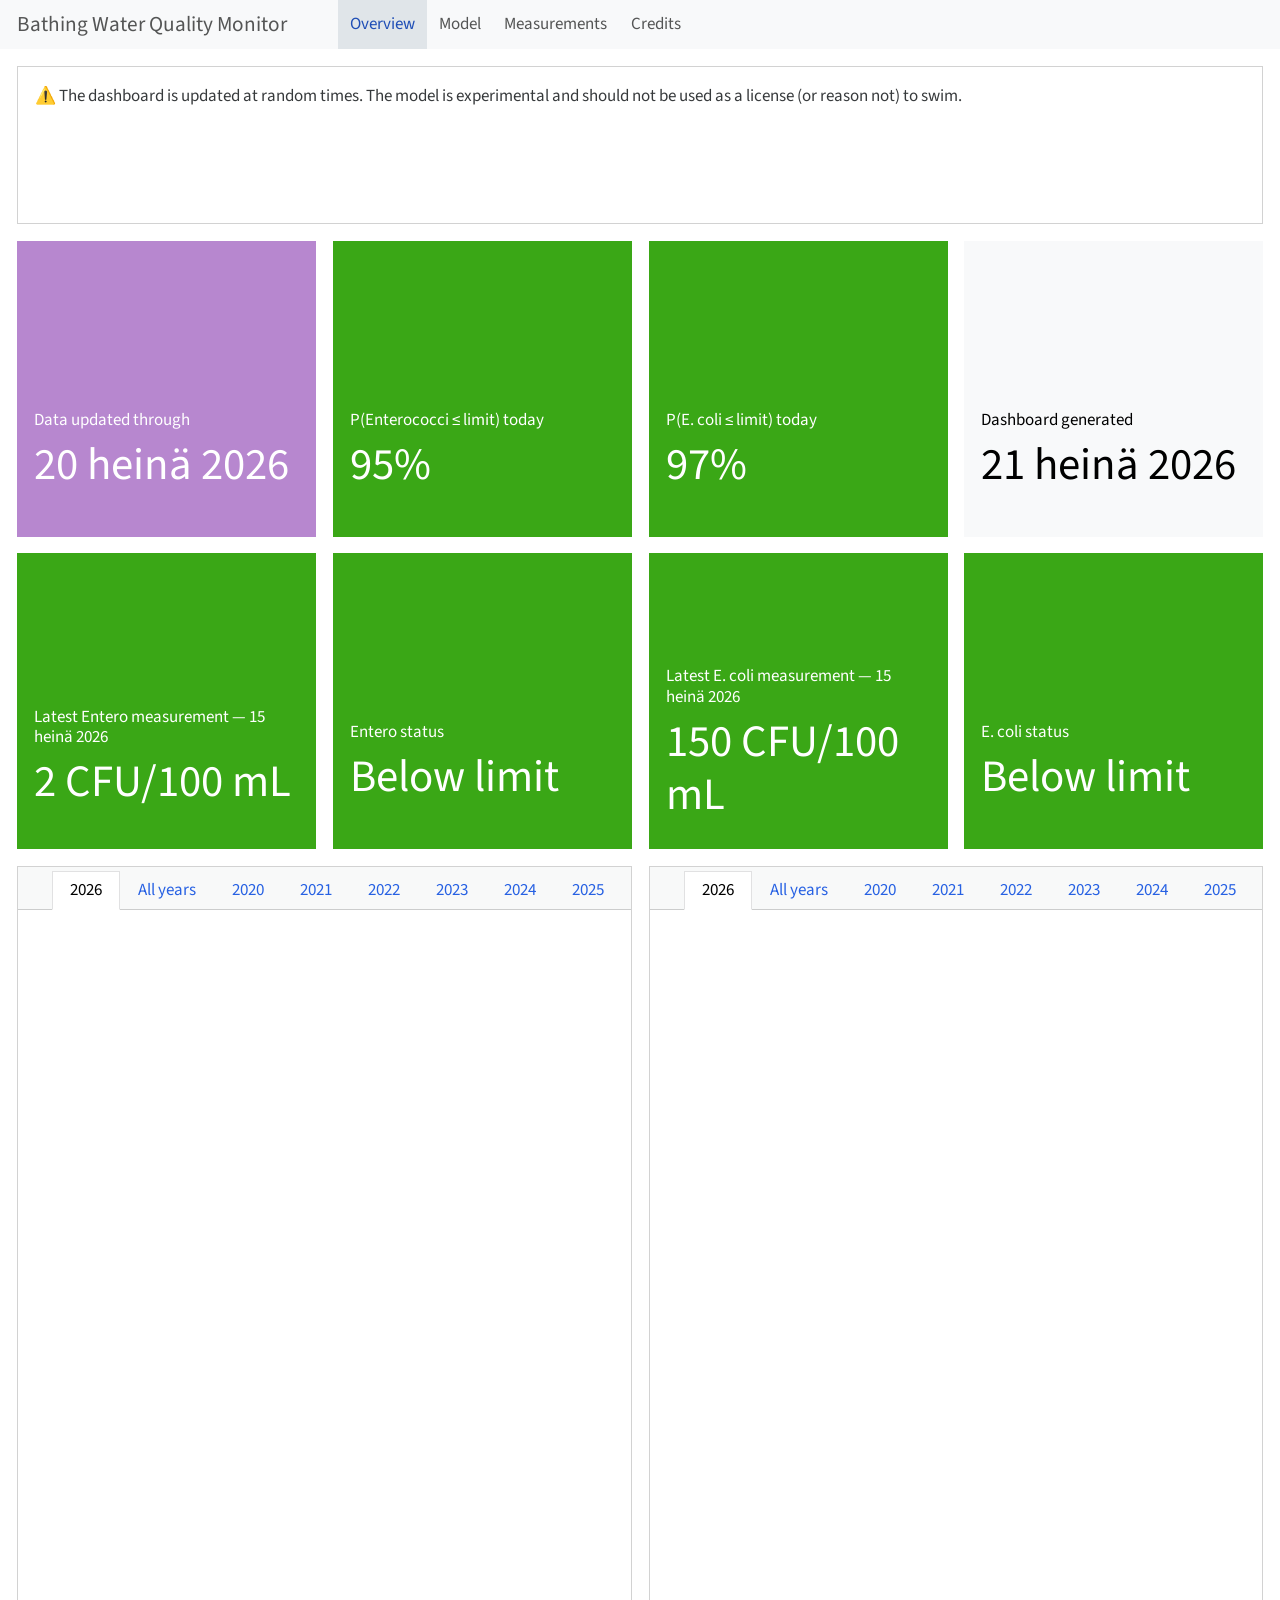
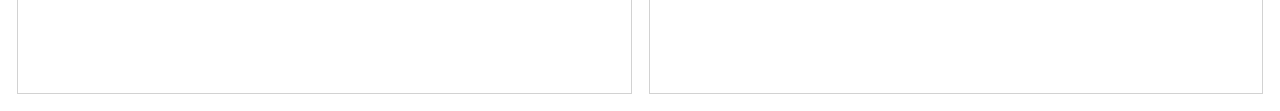
==== commit 2d7eaa80: "Updated dashboard" ====
--- a/dashboard.html
+++ b/dashboard.html
@@ -147,7 +147,7 @@
 P(E. coli ≤ limit) today
 </p>
 <p class="value-box-value">
-96%
+97%
 </p>
 </div>
 </div>
@@ -254,43 +254,43 @@
 
 <div class="tab-content html-fill-item html-fill-container" data-tabset-id="card-tabset-10"><div class="tab-pane active show html-fill-item html-fill-container" role="tabpanel" id="card-tabset-10-1"><div class="card-body html-fill-item html-fill-container" data-title="2026">
 <div class="cell-output-display html-fill-item html-fill-container">
-<div class="plotly html-widget html-fill-item html-fill-container" id="htmlwidget-fde7d52f323ee2c17fb1" style="width:100%;height:406px;"></div>
-<script type="application/json" data-for="htmlwidget-fde7d52f323ee2c17fb1">{"x":{"visdat":{"c5aa1863a01a":["function () ","plotlyVisDat"],"c5aa2395cc39":["function () ","data"],"c5aa450bddf8":["function () ","data"],"c5aa4910eea":["function () ","data"]},"cur_data":"c5aa4910eea","attrs":{"c5aa2395cc39":{"alpha_stroke":1,"sizes":[10,100],"spans":[1,20],"x":{},"ymin":{},"ymax":{},"type":"scatter","mode":"lines","hoveron":"points","fill":"toself","fillcolor":"rgba(70,130,180,0.2)","line":{"color":"transparent"},"name":"90% CI","hoverinfo":"skip","inherit":true},"c5aa450bddf8":{"alpha_stroke":1,"sizes":[10,100],"spans":[1,20],"x":{},"y":{},"type":"scatter","mode":"lines","line":{"color":"steelblue","width":2},"name":"Model prediction","inherit":true},"c5aa4910eea":{"alpha_stroke":1,"sizes":[10,100],"spans":[1,20],"x":{},"y":{},"type":"scatter","mode":"markers","marker":{"color":"black","size":7},"name":"Observed","text":{},"hovertemplate":"%{text}<extra><\/extra>","inherit":true},"c5aa4910eea.1":{"alpha_stroke":1,"sizes":[10,100],"spans":[1,20],"x":["2026-06-01","2026-07-20"],"y":[400,400],"type":"scatter","mode":"lines","line":{"color":"red","dash":"dash","width":1.5},"name":"Limit: 400","hoverinfo":"skip","inherit":true}},"layout":{"margin":{"b":40,"l":60,"t":25,"r":10},"yaxis":{"domain":[0,1],"automargin":true,"title":"CFU / 100 mL","type":"log","tickformat":","},"xaxis":{"domain":[0,1],"automargin":true,"title":"","rangebreaks":[{"pattern":"day of year","bounds":[244,151]}]},"legend":{"orientation":"h","y":-0.14999999999999999},"hovermode":"x unified","showlegend":true},"source":"A","config":{"modeBarButtonsToAdd":["hoverclosest","hovercompare"],"showSendToCloud":false,"displayModeBar":false},"data":[{"fillcolor":"rgba(70,130,180,0.2)","x":["2026-06-01","2026-06-02","2026-06-03","2026-06-03","2026-06-04","2026-06-05","2026-06-06","2026-06-07","2026-06-08","2026-06-09","2026-06-10","2026-06-11","2026-06-12","2026-06-13","2026-06-14","2026-06-15","2026-06-16","2026-06-16","2026-06-17","2026-06-18","2026-06-19","2026-06-20","2026-06-21","2026-06-22","2026-06-23","2026-06-24","2026-06-25","2026-06-26","2026-06-27","2026-06-28","2026-06-29","2026-06-30","2026-07-01","2026-07-02","2026-07-03","2026-07-04","2026-07-05","2026-07-06","2026-07-07","2026-07-08","2026-07-09","2026-07-10","2026-07-11","2026-07-12","2026-07-13","2026-07-14","2026-07-15","2026-07-16","2026-07-17","2026-07-18","2026-07-19","2026-07-20","2026-07-20","2026-07-20","2026-07-19","2026-07-18","2026-07-17","2026-07-16","2026-07-15","2026-07-14","2026-07-13","2026-07-12","2026-07-11","2026-07-10","2026-07-09","2026-07-08","2026-07-07","2026-07-06","2026-07-05","2026-07-04","2026-07-03","2026-07-02","2026-07-01","2026-06-30","2026-06-29","2026-06-28","2026-06-27","2026-06-26","2026-06-25","2026-06-24","2026-06-23","2026-06-22","2026-06-21","2026-06-20","2026-06-19","2026-06-18","2026-06-17","2026-06-16","2026-06-16","2026-06-15","2026-06-14","2026-06-13","2026-06-12","2026-06-11","2026-06-10","2026-06-09","2026-06-08","2026-06-07","2026-06-06","2026-06-05","2026-06-04","2026-06-03","2026-06-03","2026-06-02","2026-06-01"],"type":"scatter","mode":"lines","hoveron":"points","fill":"toself","line":{"color":"transparent"},"name":"90% CI","hoverinfo":["skip","skip","skip","skip","skip","skip","skip","skip","skip","skip","skip","skip","skip","skip","skip","skip","skip","skip","skip","skip","skip","skip","skip","skip","skip","skip","skip","skip","skip","skip","skip","skip","skip","skip","skip","skip","skip","skip","skip","skip","skip","skip","skip","skip","skip","skip","skip","skip","skip","skip","skip","skip","skip","skip","skip","skip","skip","skip","skip","skip","skip","skip","skip","skip","skip","skip","skip","skip","skip","skip","skip","skip","skip","skip","skip","skip","skip","skip","skip","skip","skip","skip","skip","skip","skip","skip","skip","skip","skip","skip","skip","skip","skip","skip","skip","skip","skip","skip","skip","skip","skip","skip","skip","skip","skip"],"y":[1.0582921514230228,1.1302222488892175,1.2293606084588209,1.1884895722291411,1.3802438746575176,2.1959535798589358,3.4808951427497679,3.9360214765527441,3.3511819470868756,5.159679917347388,4.9389448274185543,6.4595879959931155,9.2587393768091957,22.878248738405716,34.328823911780255,41.717255756179938,29.812747410144528,31.557556150236589,51.28763917028521,39.255264050941392,28.95790597188007,23.29004075082031,17.502514649673056,15.45528220726043,15.08367682725231,16.34801027512,20.715575397820132,22.10731950379796,18.347717418930227,16.510775556809147,14.745897467972249,14.071753188344909,13.104732975754535,15.6169181423022,13.252666494627414,23.42265364060901,41.282229161679169,127.20934430268814,134.73318481386852,125.63881539572633,83.953207253027244,51.912542085562443,34.583693417039647,39.926176623178833,41.268560241284348,30.390914883037464,21.538202322510912,19.560374050182318,16.281892461580874,15.598490660048332,14.418069975477991,13.658964805492396,13.658964805492396,404.79737051127859,482.10931579337802,469.69773491345683,504.52633500499985,607.23405027119759,705.83033410937242,1008.1277664417285,1469.8787071466909,1323.0604637403658,1009.1979321538712,1568.905723280579,2392.4240351138396,3254.0065753674735,3693.7418514409528,3771.0259137723551,1204.414928953169,681.00847518203693,381.79093484288683,438.83736188517474,361.25828689256355,391.41973914705801,413.846032056637,470.6550304949929,481.40473044999544,625.26147733396135,556.3246579297512,459.85536142119309,422.48807023675403,420.39261716966865,515.16999133840648,651.2223154880088,857.13277853234774,1128.9953567477874,1519.0743841812266,884.92701022264964,867.33716903299296,1259.4207255911131,1036.3439645091191,820.68163956088836,256.72652509645474,195.21745195199983,132.38557679486266,156.14099679889097,94.739748617197037,113.78815945568677,116.3756870390616,74.548374813593981,42.349155324305926,39.673695477094931,40.242484531434187,36.472362688656958,36.08858108969585],"marker":{"color":"rgba(31,119,180,1)","line":{"color":"rgba(31,119,180,1)"}},"error_y":{"color":"rgba(31,119,180,1)"},"error_x":{"color":"rgba(31,119,180,1)"},"xaxis":"x","yaxis":"y","frame":null},{"x":["2026-06-01","2026-06-02","2026-06-03","2026-06-03","2026-06-04","2026-06-05","2026-06-06","2026-06-07","2026-06-08","2026-06-09","2026-06-10","2026-06-11","2026-06-12","2026-06-13","2026-06-14","2026-06-15","2026-06-16","2026-06-16","2026-06-17","2026-06-18","2026-06-19","2026-06-20","2026-06-21","2026-06-22","2026-06-23","2026-06-24","2026-06-25","2026-06-26","2026-06-27","2026-06-28","2026-06-29","2026-06-30","2026-07-01","2026-07-02","2026-07-03","2026-07-04","2026-07-05","2026-07-06","2026-07-07","2026-07-08","2026-07-09","2026-07-10","2026-07-11","2026-07-12","2026-07-13","2026-07-14","2026-07-15","2026-07-16","2026-07-17","2026-07-18","2026-07-19","2026-07-20"],"y":[6.0880509435466621,6.2488215572475436,6.8182679150573824,6.8534389916520313,7.5138180245922834,12.731633550780469,19.913073016641928,21.072975001095038,18.72213512921147,28.576108430973289,25.868503950067968,36.508332368507723,48.601132352575895,135.41252595784871,181.95822264081127,228.59412793991623,169.68168798121368,167.82037903096648,273.23258343430336,209.37522624577912,163.71893786558098,127.04896510344632,95.361394578975663,81.230717488717318,79.139216453321581,88.521388726253932,107.36829167677148,112.78979335579476,97.15693265741676,88.816023089900881,78.400274649378957,72.679078366814736,68.244377407449008,83.068516965044566,73.657999863450129,126.51948076369192,223.51605938901957,702.88118079673859,716.19921683024961,652.77619158598168,452.37522019350376,286.91996172138357,194.7153820408883,225.37793407639927,251.55449691719772,177.46683726855113,127.74711886159528,107.53122000529692,88.475148627104957,84.312021374406129,82.963038681143715,76.095355161033382],"type":"scatter","mode":"lines","line":{"color":"steelblue","width":2},"name":"Model prediction","marker":{"color":"rgba(255,127,14,1)","line":{"color":"rgba(255,127,14,1)"}},"error_y":{"color":"rgba(255,127,14,1)"},"error_x":{"color":"rgba(255,127,14,1)"},"xaxis":"x","yaxis":"y","frame":null},{"x":["2026-06-03","2026-06-03","2026-06-12","2026-06-16","2026-06-16","2026-06-23","2026-07-01","2026-07-08","2026-07-10","2026-07-15"],"y":[1,2,200,200,110,57,64,400,420,2],"type":"scatter","mode":"markers","marker":{"color":"black","size":7,"line":{"color":"rgba(44,160,44,1)"}},"name":"Observed","text":["03 kesä 2026<br>Measured: 1 CFU/100 mL","03 kesä 2026<br>Measured: 2 CFU/100 mL","12 kesä 2026<br>Measured: 200 CFU/100 mL","16 kesä 2026<br>Measured: 200 CFU/100 mL","16 kesä 2026<br>Measured: 110 CFU/100 mL","23 kesä 2026<br>Measured: 57 CFU/100 mL","01 heinä 2026<br>Measured: 64 CFU/100 mL","08 heinä 2026<br>Measured: 400 CFU/100 mL","10 heinä 2026<br>Measured: 420 CFU/100 mL","15 heinä 2026<br>Measured: 2 CFU/100 mL"],"hovertemplate":["%{text}<extra><\/extra>","%{text}<extra><\/extra>","%{text}<extra><\/extra>","%{text}<extra><\/extra>","%{text}<extra><\/extra>","%{text}<extra><\/extra>","%{text}<extra><\/extra>","%{text}<extra><\/extra>","%{text}<extra><\/extra>","%{text}<extra><\/extra>"],"error_y":{"color":"rgba(44,160,44,1)"},"error_x":{"color":"rgba(44,160,44,1)"},"line":{"color":"rgba(44,160,44,1)"},"xaxis":"x","yaxis":"y","frame":null},{"x":["2026-06-01","2026-07-20"],"y":[400,400],"type":"scatter","mode":"lines","line":{"color":"red","dash":"dash","width":1.5},"name":"Limit: 400","hoverinfo":["skip","skip"],"marker":{"color":"rgba(214,39,40,1)","line":{"color":"rgba(214,39,40,1)"}},"error_y":{"color":"rgba(214,39,40,1)"},"error_x":{"color":"rgba(214,39,40,1)"},"xaxis":"x","yaxis":"y","frame":null}],"highlight":{"on":"plotly_click","persistent":false,"dynamic":false,"selectize":false,"opacityDim":0.20000000000000001,"selected":{"opacity":1},"debounce":0},"shinyEvents":["plotly_hover","plotly_click","plotly_selected","plotly_relayout","plotly_brushed","plotly_brushing","plotly_clickannotation","plotly_doubleclick","plotly_deselect","plotly_afterplot","plotly_sunburstclick"],"base_url":"https://plot.ly"},"evals":[],"jsHooks":[]}</script>
+<div class="plotly html-widget html-fill-item html-fill-container" id="htmlwidget-29e300cff0d4e2b2cc50" style="width:100%;height:406px;"></div>
+<script type="application/json" data-for="htmlwidget-29e300cff0d4e2b2cc50">{"x":{"visdat":{"c9f37f5870c7":["function () ","plotlyVisDat"],"c9f33fccff0f":["function () ","data"],"c9f36d7150a2":["function () ","data"],"c9f329133510":["function () ","data"]},"cur_data":"c9f329133510","attrs":{"c9f33fccff0f":{"alpha_stroke":1,"sizes":[10,100],"spans":[1,20],"x":{},"ymin":{},"ymax":{},"type":"scatter","mode":"lines","hoveron":"points","fill":"toself","fillcolor":"rgba(70,130,180,0.2)","line":{"color":"transparent"},"name":"90% CI","hoverinfo":"skip","inherit":true},"c9f36d7150a2":{"alpha_stroke":1,"sizes":[10,100],"spans":[1,20],"x":{},"y":{},"type":"scatter","mode":"lines","line":{"color":"steelblue","width":2},"name":"Model prediction","inherit":true},"c9f329133510":{"alpha_stroke":1,"sizes":[10,100],"spans":[1,20],"x":{},"y":{},"type":"scatter","mode":"markers","marker":{"color":"black","size":7},"name":"Observed","text":{},"hovertemplate":"%{text}<extra><\/extra>","inherit":true},"c9f329133510.1":{"alpha_stroke":1,"sizes":[10,100],"spans":[1,20],"x":["2026-06-01","2026-07-20"],"y":[400,400],"type":"scatter","mode":"lines","line":{"color":"red","dash":"dash","width":1.5},"name":"Limit: 400","hoverinfo":"skip","inherit":true}},"layout":{"margin":{"b":40,"l":60,"t":25,"r":10},"yaxis":{"domain":[0,1],"automargin":true,"title":"CFU / 100 mL","type":"log","tickformat":","},"xaxis":{"domain":[0,1],"automargin":true,"title":"","rangebreaks":[{"pattern":"day of year","bounds":[244,151]}]},"legend":{"orientation":"h","y":-0.14999999999999999},"hovermode":"x unified","showlegend":true},"source":"A","config":{"modeBarButtonsToAdd":["hoverclosest","hovercompare"],"showSendToCloud":false,"displayModeBar":false},"data":[{"fillcolor":"rgba(70,130,180,0.2)","x":["2026-06-01","2026-06-02","2026-06-03","2026-06-03","2026-06-04","2026-06-05","2026-06-06","2026-06-07","2026-06-08","2026-06-09","2026-06-10","2026-06-11","2026-06-12","2026-06-13","2026-06-14","2026-06-15","2026-06-16","2026-06-16","2026-06-17","2026-06-18","2026-06-19","2026-06-20","2026-06-21","2026-06-22","2026-06-23","2026-06-24","2026-06-25","2026-06-26","2026-06-27","2026-06-28","2026-06-29","2026-06-30","2026-07-01","2026-07-02","2026-07-03","2026-07-04","2026-07-05","2026-07-06","2026-07-07","2026-07-08","2026-07-09","2026-07-10","2026-07-11","2026-07-12","2026-07-13","2026-07-14","2026-07-15","2026-07-16","2026-07-17","2026-07-18","2026-07-19","2026-07-20","2026-07-20","2026-07-20","2026-07-19","2026-07-18","2026-07-17","2026-07-16","2026-07-15","2026-07-14","2026-07-13","2026-07-12","2026-07-11","2026-07-10","2026-07-09","2026-07-08","2026-07-07","2026-07-06","2026-07-05","2026-07-04","2026-07-03","2026-07-02","2026-07-01","2026-06-30","2026-06-29","2026-06-28","2026-06-27","2026-06-26","2026-06-25","2026-06-24","2026-06-23","2026-06-22","2026-06-21","2026-06-20","2026-06-19","2026-06-18","2026-06-17","2026-06-16","2026-06-16","2026-06-15","2026-06-14","2026-06-13","2026-06-12","2026-06-11","2026-06-10","2026-06-09","2026-06-08","2026-06-07","2026-06-06","2026-06-05","2026-06-04","2026-06-03","2026-06-03","2026-06-02","2026-06-01"],"type":"scatter","mode":"lines","hoveron":"points","fill":"toself","line":{"color":"transparent"},"name":"90% CI","hoverinfo":["skip","skip","skip","skip","skip","skip","skip","skip","skip","skip","skip","skip","skip","skip","skip","skip","skip","skip","skip","skip","skip","skip","skip","skip","skip","skip","skip","skip","skip","skip","skip","skip","skip","skip","skip","skip","skip","skip","skip","skip","skip","skip","skip","skip","skip","skip","skip","skip","skip","skip","skip","skip","skip","skip","skip","skip","skip","skip","skip","skip","skip","skip","skip","skip","skip","skip","skip","skip","skip","skip","skip","skip","skip","skip","skip","skip","skip","skip","skip","skip","skip","skip","skip","skip","skip","skip","skip","skip","skip","skip","skip","skip","skip","skip","skip","skip","skip","skip","skip","skip","skip","skip","skip","skip","skip"],"y":[1.0493427188796569,1.1528160565990191,1.1797770299211372,1.2571530819501806,1.4063591270290201,2.1710241330170095,3.6971173028165496,3.7817002195934593,3.4594347061064616,5.4047187154218506,5.1604918180059371,6.6725225891653306,8.9690342663957434,22.511247581502364,32.25939615860981,42.507537868190674,32.912615051587721,31.420957030746393,51.622228936798557,40.731326735496182,30.632528145483544,23.965721771486265,18.393264148282658,14.879086518061772,15.499926213262709,17.490243612989595,19.731595502420188,23.057155839183203,18.299294379566273,16.551870430677123,14.225164514770906,13.534424295222539,13.191980572958697,15.630796932097002,13.470613851675404,23.26226713225865,43.033923952726077,133.7503205995873,132.36070023886137,111.91661854020089,79.579987097710344,49.974553036701728,36.024077081951624,39.416283331638105,44.353656141033362,31.800760495559135,21.227457169287099,19.138616826241297,17.472076339394238,14.514445950744641,14.687721440012671,13.625158695177801,13.625158695177801,404.60739502058613,440.2051138988819,455.62900745950679,525.45224891042938,586.77174479815039,666.11500150361985,1049.9999077664147,1495.2016812299644,1257.4076134745048,1098.1742266178226,1498.7877601229141,2490.4734532701273,3683.6218465480142,4025.7527151268209,3899.301847220122,1262.8576347813209,649.35304819381361,401.19050225866033,395.5448530686898,358.19713770090641,371.54864632205607,405.57093823219816,479.11135716544891,505.91960631628177,610.50723016261634,573.82317224534233,477.51591720017245,421.57024148979917,418.91061145877808,515.02736035956707,672.70253742669433,884.34448054829761,1123.1488203337319,1460.6860798387208,945.20532269848161,922.45886187686403,1175.9141879619522,961.25773606467476,767.85150868987728,268.18842689279626,206.94997418811576,139.73598188232978,150.93405812666001,97.507802586237077,115.3303421158781,112.59764739168251,68.894302713788321,42.610648753899774,37.353315428320315,39.683083502330128,37.540035726886465,33.753066718409386],"marker":{"color":"rgba(31,119,180,1)","line":{"color":"rgba(31,119,180,1)"}},"error_y":{"color":"rgba(31,119,180,1)"},"error_x":{"color":"rgba(31,119,180,1)"},"xaxis":"x","yaxis":"y","frame":null},{"x":["2026-06-01","2026-06-02","2026-06-03","2026-06-03","2026-06-04","2026-06-05","2026-06-06","2026-06-07","2026-06-08","2026-06-09","2026-06-10","2026-06-11","2026-06-12","2026-06-13","2026-06-14","2026-06-15","2026-06-16","2026-06-16","2026-06-17","2026-06-18","2026-06-19","2026-06-20","2026-06-21","2026-06-22","2026-06-23","2026-06-24","2026-06-25","2026-06-26","2026-06-27","2026-06-28","2026-06-29","2026-06-30","2026-07-01","2026-07-02","2026-07-03","2026-07-04","2026-07-05","2026-07-06","2026-07-07","2026-07-08","2026-07-09","2026-07-10","2026-07-11","2026-07-12","2026-07-13","2026-07-14","2026-07-15","2026-07-16","2026-07-17","2026-07-18","2026-07-19","2026-07-20"],"y":[5.9303825731873729,6.4369890730379797,6.8129595862678825,6.9339712748659066,7.5605676752691018,12.763829549859585,20.040223980105825,20.802896735719639,18.548885216685271,28.659740579112661,26.141427757938377,36.897894763868166,49.161468742057984,129.46827685305044,181.54633391325257,225.40572556267989,170.77206680593858,170.00861955291745,270.78186056842833,222.3368729953479,165.30274727866399,128.34265735024169,97.485260821311925,80.696462467834863,81.506742482078735,90.579225282549103,106.94998213270409,117.54626841549091,97.704172805105642,89.36741139668915,78.69299560660609,71.326852516831764,69.212613485345827,82.061402229753028,74.219877238190207,123.11445014667432,226.84725667739929,721.60243693180087,725.32425629183581,645.58839483860186,452.59020145590534,279.14345061723077,196.92213875352621,230.56800157477937,252.36390814607503,175.66653241430544,123.68403424099964,108.27077151373511,91.924708999591445,84.747468695924212,82.651749104290104,73.532996463992362],"type":"scatter","mode":"lines","line":{"color":"steelblue","width":2},"name":"Model prediction","marker":{"color":"rgba(255,127,14,1)","line":{"color":"rgba(255,127,14,1)"}},"error_y":{"color":"rgba(255,127,14,1)"},"error_x":{"color":"rgba(255,127,14,1)"},"xaxis":"x","yaxis":"y","frame":null},{"x":["2026-06-03","2026-06-03","2026-06-12","2026-06-16","2026-06-16","2026-06-23","2026-07-01","2026-07-08","2026-07-10","2026-07-15"],"y":[1,2,200,200,110,57,64,400,420,2],"type":"scatter","mode":"markers","marker":{"color":"black","size":7,"line":{"color":"rgba(44,160,44,1)"}},"name":"Observed","text":["03 kesä 2026<br>Measured: 1 CFU/100 mL","03 kesä 2026<br>Measured: 2 CFU/100 mL","12 kesä 2026<br>Measured: 200 CFU/100 mL","16 kesä 2026<br>Measured: 200 CFU/100 mL","16 kesä 2026<br>Measured: 110 CFU/100 mL","23 kesä 2026<br>Measured: 57 CFU/100 mL","01 heinä 2026<br>Measured: 64 CFU/100 mL","08 heinä 2026<br>Measured: 400 CFU/100 mL","10 heinä 2026<br>Measured: 420 CFU/100 mL","15 heinä 2026<br>Measured: 2 CFU/100 mL"],"hovertemplate":["%{text}<extra><\/extra>","%{text}<extra><\/extra>","%{text}<extra><\/extra>","%{text}<extra><\/extra>","%{text}<extra><\/extra>","%{text}<extra><\/extra>","%{text}<extra><\/extra>","%{text}<extra><\/extra>","%{text}<extra><\/extra>","%{text}<extra><\/extra>"],"error_y":{"color":"rgba(44,160,44,1)"},"error_x":{"color":"rgba(44,160,44,1)"},"line":{"color":"rgba(44,160,44,1)"},"xaxis":"x","yaxis":"y","frame":null},{"x":["2026-06-01","2026-07-20"],"y":[400,400],"type":"scatter","mode":"lines","line":{"color":"red","dash":"dash","width":1.5},"name":"Limit: 400","hoverinfo":["skip","skip"],"marker":{"color":"rgba(214,39,40,1)","line":{"color":"rgba(214,39,40,1)"}},"error_y":{"color":"rgba(214,39,40,1)"},"error_x":{"color":"rgba(214,39,40,1)"},"xaxis":"x","yaxis":"y","frame":null}],"highlight":{"on":"plotly_click","persistent":false,"dynamic":false,"selectize":false,"opacityDim":0.20000000000000001,"selected":{"opacity":1},"debounce":0},"shinyEvents":["plotly_hover","plotly_click","plotly_selected","plotly_relayout","plotly_brushed","plotly_brushing","plotly_clickannotation","plotly_doubleclick","plotly_deselect","plotly_afterplot","plotly_sunburstclick"],"base_url":"https://plot.ly"},"evals":[],"jsHooks":[]}</script>
 </div>
 </div></div><div class="tab-pane html-fill-item html-fill-container" role="tabpanel" id="card-tabset-10-2"><div class="card-body html-fill-item html-fill-container" data-title="All years">
 <div class="cell-output-display html-fill-item html-fill-container">
-<div class="plotly html-widget html-fill-item html-fill-container" id="htmlwidget-c7914543dd7fedfc6ada" style="width:100%;height:406px;"></div>
-<script type="application/json" data-for="htmlwidget-c7914543dd7fedfc6ada">{"x":{"visdat":{"c5aab70d56f":["function () ","plotlyVisDat"],"c5aa5d6234ca":["function () ","data"],"c5aa33395fa0":["function () ","data"],"c5aa1afde6cc":["function () ","data"]},"cur_data":"c5aa1afde6cc","attrs":{"c5aa5d6234ca":{"alpha_stroke":1,"sizes":[10,100],"spans":[1,20],"x":{},"ymin":{},"ymax":{},"type":"scatter","mode":"lines","hoveron":"points","fill":"toself","fillcolor":"rgba(70,130,180,0.2)","line":{"color":"transparent"},"name":"90% CI","hoverinfo":"skip","inherit":true},"c5aa33395fa0":{"alpha_stroke":1,"sizes":[10,100],"spans":[1,20],"x":{},"y":{},"type":"scatter","mode":"lines","line":{"color":"steelblue","width":2},"name":"Model prediction","inherit":true},"c5aa1afde6cc":{"alpha_stroke":1,"sizes":[10,100],"spans":[1,20],"x":{},"y":{},"type":"scatter","mode":"markers","marker":{"color":"black","size":7},"name":"Observed","text":{},"hovertemplate":"%{text}<extra><\/extra>","inherit":true},"c5aa1afde6cc.1":{"alpha_stroke":1,"sizes":[10,100],"spans":[1,20],"x":["2020-06-01","2026-07-20"],"y":[400,400],"type":"scatter","mode":"lines","line":{"color":"red","dash":"dash","width":1.5},"name":"Limit: 400","hoverinfo":"skip","inherit":true}},"layout":{"margin":{"b":40,"l":60,"t":25,"r":10},"yaxis":{"domain":[0,1],"automargin":true,"title":"CFU / 100 mL","type":"log","tickformat":","},"xaxis":{"domain":[0,1],"automargin":true,"title":"","rangebreaks":[{"pattern":"day of year","bounds":[244,151]}]},"legend":{"orientation":"h","y":-0.14999999999999999},"hovermode":"x unified","showlegend":true},"source":"A","config":{"modeBarButtonsToAdd":["hoverclosest","hovercompare"],"showSendToCloud":false,"displayModeBar":false},"data":[{"fillcolor":"rgba(70,130,180,0.2)","x":["2020-06-01","2020-06-02","2020-06-03","2020-06-04","2020-06-05","2020-06-06","2020-06-07","2020-06-08","2020-06-09","2020-06-10","2020-06-11","2020-06-12","2020-06-13","2020-06-14","2020-06-15","2020-06-16","2020-06-17","2020-06-18","2020-06-19","2020-06-20","2020-06-21","2020-06-22","2020-06-23","2020-06-24","2020-06-25","2020-06-26","2020-06-27","2020-06-28","2020-06-29","2020-06-30","2020-07-01","2020-07-02","2020-07-03","2020-07-04","2020-07-05","2020-07-06","2020-07-07","2020-07-08","2020-07-09","2020-07-10","2020-07-11","2020-07-12","2020-07-13","2020-07-14","2020-07-15","2020-07-16","2020-07-17","2020-07-18","2020-07-19","2020-07-20","2020-07-21","2020-07-22","2020-07-23","2020-07-24","2020-07-25","2020-07-26","2020-07-27","2020-07-28","2020-07-29","2020-07-30","2020-07-31","2020-08-01","2020-08-02","2020-08-03","2020-08-04","2020-08-05","2020-08-06","2020-08-07","2020-08-08","2020-08-09","2020-08-10","2020-08-11","2020-08-12","2020-08-13","2020-08-14","2020-08-15","2020-08-16","2020-08-17","2020-08-18","2020-08-19","2020-08-20","2020-08-21","2020-08-22","2020-08-23","2020-08-24","2020-08-25","2020-08-26","2020-08-27","2020-08-28","2020-08-29","2020-08-30","2020-08-31","2021-06-01","2021-06-02","2021-06-03","2021-06-04","2021-06-05","2021-06-06","2021-06-07","2021-06-08","2021-06-09","2021-06-10","2021-06-11","2021-06-12","2021-06-13","2021-06-14","2021-06-15","2021-06-16","2021-06-17","2021-06-18","2021-06-19","2021-06-20","2021-06-21","2021-06-22","2021-06-23","2021-06-24","2021-06-25","2021-06-26","2021-06-27","2021-06-28","2021-06-29","2021-06-30","2021-07-01","2021-07-02","2021-07-03","2021-07-04","2021-07-05","2021-07-06","2021-07-07","2021-07-08","2021-07-09","2021-07-10","2021-07-11","2021-07-12","2021-07-13","2021-07-14","2021-07-15","2021-07-16","2021-07-17","2021-07-18","2021-07-19","2021-07-20","2021-07-21","2021-07-22","2021-07-23","2021-07-24","2021-07-25","2021-07-26","2021-07-27","2021-07-28","2021-07-29","2021-07-30","2021-07-31","2021-08-01","2021-08-02","2021-08-03","2021-08-04","2021-08-05","2021-08-06","2021-08-07","2021-08-08","2021-08-09","2021-08-10","2021-08-11","2021-08-12","2021-08-13","2021-08-14","2021-08-15","2021-08-16","2021-08-17","2021-08-18","2021-08-19","2021-08-20","2021-08-21","2021-08-22","2021-08-23","2021-08-24","2021-08-25","2021-08-26","2021-08-27","2021-08-28","2021-08-29","2021-08-30","2021-08-31","2022-06-01","2022-06-02","2022-06-03","2022-06-04","2022-06-05","2022-06-06","2022-06-07","2022-06-08","2022-06-09","2022-06-10","2022-06-11","2022-06-12","2022-06-13","2022-06-14","2022-06-15","2022-06-16","2022-06-17","2022-06-18","2022-06-19","2022-06-20","2022-06-21","2022-06-22","2022-06-23","2022-06-24","2022-06-25","2022-06-26","2022-06-27","2022-06-28","2022-06-29","2022-06-30","2022-07-01","2022-07-02","2022-07-03","2022-07-04","2022-07-05","2022-07-06","2022-07-07","2022-07-08","2022-07-09","2022-07-10","2022-07-11","2022-07-12","2022-07-13","2022-07-14","2022-07-15","2022-07-16","2022-07-17","2022-07-18","2022-07-19","2022-07-20","2022-07-21","2022-07-22","2022-07-23","2022-07-24","2022-07-25","2022-07-26","2022-07-27","2022-07-28","2022-07-29","2022-07-30","2022-07-31","2022-08-01","2022-08-02","2022-08-03","2022-08-04","2022-08-05","2022-08-06","2022-08-07","2022-08-08","2022-08-09","2022-08-10","2022-08-11","2022-08-12","2022-08-13","2022-08-14","2022-08-15","2022-08-16","2022-08-17","2022-08-18","2022-08-19","2022-08-20","2022-08-21","2022-08-22","2022-08-23","2022-08-24","2022-08-25","2022-08-26","2022-08-27","2022-08-28","2022-08-29","2022-08-30","2022-08-31","2023-06-01","2023-06-02","2023-06-03","2023-06-04","2023-06-05","2023-06-06","2023-06-07","2023-06-08","2023-06-09","2023-06-10","2023-06-11","2023-06-12","2023-06-13","2023-06-14","2023-06-15","2023-06-16","2023-06-17","2023-06-18","2023-06-19","2023-06-20","2023-06-21","2023-06-22","2023-06-23","2023-06-24","2023-06-25","2023-06-26","2023-06-27","2023-06-28","2023-06-29","2023-06-30","2023-07-01","2023-07-02","2023-07-03","2023-07-04","2023-07-05","2023-07-06","2023-07-07","2023-07-08","2023-07-09","2023-07-10","2023-07-11","2023-07-12","2023-07-13","2023-07-14","2023-07-15","2023-07-16","2023-07-17","2023-07-18","2023-07-19","2023-07-20","2023-07-21","2023-07-22","2023-07-23","2023-07-24","2023-07-25","2023-07-26","2023-07-27","2023-07-28","2023-07-29","2023-07-30","2023-07-31","2023-08-01","2023-08-02","2023-08-03","2023-08-04","2023-08-05","2023-08-06","2023-08-07","2023-08-08","2023-08-09","2023-08-10","2023-08-11","2023-08-12","2023-08-13","2023-08-14","2023-08-15","2023-08-16","2023-08-17","2023-08-18","2023-08-19","2023-08-20","2023-08-21","2023-08-22","2023-08-23","2023-08-24","2023-08-25","2023-08-26","2023-08-27","2023-08-28","2023-08-29","2023-08-30","2023-08-31","2024-06-01","2024-06-02","2024-06-03","2024-06-04","2024-06-05","2024-06-06","2024-06-07","2024-06-08","2024-06-09","2024-06-10","2024-06-11","2024-06-12","2024-06-13","2024-06-14","2024-06-15","2024-06-16","2024-06-17","2024-06-18","2024-06-19","2024-06-20","2024-06-21","2024-06-22","2024-06-23","2024-06-24","2024-06-25","2024-06-26","2024-06-27","2024-06-28","2024-06-29","2024-06-30","2024-07-01","2024-07-02","2024-07-03","2024-07-04","2024-07-05","2024-07-06","2024-07-07","2024-07-08","2024-07-09","2024-07-10","2024-07-11","2024-07-12","2024-07-13","2024-07-14","2024-07-15","2024-07-16","2024-07-17","2024-07-18","2024-07-19","2024-07-20","2024-07-21","2024-07-22","2024-07-23","2024-07-24","2024-07-25","2024-07-26","2024-07-27","2024-07-28","2024-07-29","2024-07-30","2024-07-31","2024-08-01","2024-08-02","2024-08-03","2024-08-04","2024-08-05","2024-08-06","2024-08-07","2024-08-08","2024-08-09","2024-08-10","2024-08-11","2024-08-12","2024-08-13","2024-08-14","2024-08-15","2024-08-16","2024-08-17","2024-08-18","2024-08-19","2024-08-20","2024-08-21","2024-08-22","2024-08-23","2024-08-24","2024-08-25","2024-08-26","2024-08-27","2024-08-28","2024-08-29","2024-08-30","2024-08-31","2025-06-01","2025-06-02","2025-06-03","2025-06-04","2025-06-05","2025-06-06","2025-06-07","2025-06-08","2025-06-09","2025-06-10","2025-06-11","2025-06-12","2025-06-13","2025-06-14","2025-06-15","2025-06-16","2025-06-17","2025-06-18","2025-06-19","2025-06-20","2025-06-21","2025-06-22","2025-06-23","2025-06-24","2025-06-25","2025-06-26","2025-06-27","2025-06-28","2025-06-29","2025-06-30","2025-07-01","2025-07-02","2025-07-03","2025-07-04","2025-07-05","2025-07-06","2025-07-07","2025-07-08","2025-07-09","2025-07-10","2025-07-11","2025-07-12","2025-07-13","2025-07-14","2025-07-15","2025-07-16","2025-07-17","2025-07-18","2025-07-19","2025-07-20","2025-07-21","2025-07-22","2025-07-23","2025-07-24","2025-07-25","2025-07-26","2025-07-27","2025-07-28","2025-07-29","2025-07-30","2025-07-31","2025-08-01","2025-08-02","2025-08-03","2025-08-04","2025-08-05","2025-08-06","2025-08-07","2025-08-08","2025-08-09","2025-08-10","2025-08-11","2025-08-12","2025-08-13","2025-08-14","2025-08-15","2025-08-16","2025-08-17","2025-08-18","2025-08-19","2025-08-20","2025-08-21","2025-08-22","2025-08-23","2025-08-24","2025-08-25","2025-08-26","2025-08-27","2025-08-28","2025-08-29","2025-08-30","2025-08-31","2026-06-01","2026-06-02","2026-06-03","2026-06-03","2026-06-04","2026-06-05","2026-06-06","2026-06-07","2026-06-08","2026-06-09","2026-06-10","2026-06-11","2026-06-12","2026-06-13","2026-06-14","2026-06-15","2026-06-16","2026-06-16","2026-06-17","2026-06-18","2026-06-19","2026-06-20","2026-06-21","2026-06-22","2026-06-23","2026-06-24","2026-06-25","2026-06-26","2026-06-27","2026-06-28","2026-06-29","2026-06-30","2026-07-01","2026-07-02","2026-07-03","2026-07-04","2026-07-05","2026-07-06","2026-07-07","2026-07-08","2026-07-09","2026-07-10","2026-07-11","2026-07-12","2026-07-13","2026-07-14","2026-07-15","2026-07-16","2026-07-17","2026-07-18","2026-07-19","2026-07-20","2026-07-20","2026-07-20","2026-07-19","2026-07-18","2026-07-17","2026-07-16","2026-07-15","2026-07-14","2026-07-13","2026-07-12","2026-07-11","2026-07-10","2026-07-09","2026-07-08","2026-07-07","2026-07-06","2026-07-05","2026-07-04","2026-07-03","2026-07-02","2026-07-01","2026-06-30","2026-06-29","2026-06-28","2026-06-27","2026-06-26","2026-06-25","2026-06-24","2026-06-23","2026-06-22","2026-06-21","2026-06-20","2026-06-19","2026-06-18","2026-06-17","2026-06-16","2026-06-16","2026-06-15","2026-06-14","2026-06-13","2026-06-12","2026-06-11","2026-06-10","2026-06-09","2026-06-08","2026-06-07","2026-06-06","2026-06-05","2026-06-04","2026-06-03","2026-06-03","2026-06-02","2026-06-01","2025-08-31","2025-08-30","2025-08-29","2025-08-28","2025-08-27","2025-08-26","2025-08-25","2025-08-24","2025-08-23","2025-08-22","2025-08-21","2025-08-20","2025-08-19","2025-08-18","2025-08-17","2025-08-16","2025-08-15","2025-08-14","2025-08-13","2025-08-12","2025-08-11","2025-08-10","2025-08-09","2025-08-08","2025-08-07","2025-08-06","2025-08-05","2025-08-04","2025-08-03","2025-08-02","2025-08-01","2025-07-31","2025-07-30","2025-07-29","2025-07-28","2025-07-27","2025-07-26","2025-07-25","2025-07-24","2025-07-23","2025-07-22","2025-07-21","2025-07-20","2025-07-19","2025-07-18","2025-07-17","2025-07-16","2025-07-15","2025-07-14","2025-07-13","2025-07-12","2025-07-11","2025-07-10","2025-07-09","2025-07-08","2025-07-07","2025-07-06","2025-07-05","2025-07-04","2025-07-03","2025-07-02","2025-07-01","2025-06-30","2025-06-29","2025-06-28","2025-06-27","2025-06-26","2025-06-25","2025-06-24","2025-06-23","2025-06-22","2025-06-21","2025-06-20","2025-06-19","2025-06-18","2025-06-17","2025-06-16","2025-06-15","2025-06-14","2025-06-13","2025-06-12","2025-06-11","2025-06-10","2025-06-09","2025-06-08","2025-06-07","2025-06-06","2025-06-05","2025-06-04","2025-06-03","2025-06-02","2025-06-01","2024-08-31","2024-08-30","2024-08-29","2024-08-28","2024-08-27","2024-08-26","2024-08-25","2024-08-24","2024-08-23","2024-08-22","2024-08-21","2024-08-20","2024-08-19","2024-08-18","2024-08-17","2024-08-16","2024-08-15","2024-08-14","2024-08-13","2024-08-12","2024-08-11","2024-08-10","2024-08-09","2024-08-08","2024-08-07","2024-08-06","2024-08-05","2024-08-04","2024-08-03","2024-08-02","2024-08-01","2024-07-31","2024-07-30","2024-07-29","2024-07-28","2024-07-27","2024-07-26","2024-07-25","2024-07-24","2024-07-23","2024-07-22","2024-07-21","2024-07-20","2024-07-19","2024-07-18","2024-07-17","2024-07-16","2024-07-15","2024-07-14","2024-07-13","2024-07-12","2024-07-11","2024-07-10","2024-07-09","2024-07-08","2024-07-07","2024-07-06","2024-07-05","2024-07-04","2024-07-03","2024-07-02","2024-07-01","2024-06-30","2024-06-29","2024-06-28","2024-06-27","2024-06-26","2024-06-25","2024-06-24","2024-06-23","2024-06-22","2024-06-21","2024-06-20","2024-06-19","2024-06-18","2024-06-17","2024-06-16","2024-06-15","2024-06-14","2024-06-13","2024-06-12","2024-06-11","2024-06-10","2024-06-09","2024-06-08","2024-06-07","2024-06-06","2024-06-05","2024-06-04","2024-06-03","2024-06-02","2024-06-01","2023-08-31","2023-08-30","2023-08-29","2023-08-28","2023-08-27","2023-08-26","2023-08-25","2023-08-24","2023-08-23","2023-08-22","2023-08-21","2023-08-20","2023-08-19","2023-08-18","2023-08-17","2023-08-16","2023-08-15","2023-08-14","2023-08-13","2023-08-12","2023-08-11","2023-08-10","2023-08-09","2023-08-08","2023-08-07","2023-08-06","2023-08-05","2023-08-04","2023-08-03","2023-08-02","2023-08-01","2023-07-31","2023-07-30","2023-07-29","2023-07-28","2023-07-27","2023-07-26","2023-07-25","2023-07-24","2023-07-23","2023-07-22","2023-07-21","2023-07-20","2023-07-19","2023-07-18","2023-07-17","2023-07-16","2023-07-15","2023-07-14","2023-07-13","2023-07-12","2023-07-11","2023-07-10","2023-07-09","2023-07-08","2023-07-07","2023-07-06","2023-07-05","2023-07-04","2023-07-03","2023-07-02","2023-07-01","2023-06-30","2023-06-29","2023-06-28","2023-06-27","2023-06-26","2023-06-25","2023-06-24","2023-06-23","2023-06-22","2023-06-21","2023-06-20","2023-06-19","2023-06-18","2023-06-17","2023-06-16","2023-06-15","2023-06-14","2023-06-13","2023-06-12","2023-06-11","2023-06-10","2023-06-09","2023-06-08","2023-06-07","2023-06-06","2023-06-05","2023-06-04","2023-06-03","2023-06-02","2023-06-01","2022-08-31","2022-08-30","2022-08-29","2022-08-28","2022-08-27","2022-08-26","2022-08-25","2022-08-24","2022-08-23","2022-08-22","2022-08-21","2022-08-20","2022-08-19","2022-08-18","2022-08-17","2022-08-16","2022-08-15","2022-08-14","2022-08-13","2022-08-12","2022-08-11","2022-08-10","2022-08-09","2022-08-08","2022-08-07","2022-08-06","2022-08-05","2022-08-04","2022-08-03","2022-08-02","2022-08-01","2022-07-31","2022-07-30","2022-07-29","2022-07-28","2022-07-27","2022-07-26","2022-07-25","2022-07-24","2022-07-23","2022-07-22","2022-07-21","2022-07-20","2022-07-19","2022-07-18","2022-07-17","2022-07-16","2022-07-15","2022-07-14","2022-07-13","2022-07-12","2022-07-11","2022-07-10","2022-07-09","2022-07-08","2022-07-07","2022-07-06","2022-07-05","2022-07-04","2022-07-03","2022-07-02","2022-07-01","2022-06-30","2022-06-29","2022-06-28","2022-06-27","2022-06-26","2022-06-25","2022-06-24","2022-06-23","2022-06-22","2022-06-21","2022-06-20","2022-06-19","2022-06-18","2022-06-17","2022-06-16","2022-06-15","2022-06-14","2022-06-13","2022-06-12","2022-06-11","2022-06-10","2022-06-09","2022-06-08","2022-06-07","2022-06-06","2022-06-05","2022-06-04","2022-06-03","2022-06-02","2022-06-01","2021-08-31","2021-08-30","2021-08-29","2021-08-28","2021-08-27","2021-08-26","2021-08-25","2021-08-24","2021-08-23","2021-08-22","2021-08-21","2021-08-20","2021-08-19","2021-08-18","2021-08-17","2021-08-16","2021-08-15","2021-08-14","2021-08-13","2021-08-12","2021-08-11","2021-08-10","2021-08-09","2021-08-08","2021-08-07","2021-08-06","2021-08-05","2021-08-04","2021-08-03","2021-08-02","2021-08-01","2021-07-31","2021-07-30","2021-07-29","2021-07-28","2021-07-27","2021-07-26","2021-07-25","2021-07-24","2021-07-23","2021-07-22","2021-07-21","2021-07-20","2021-07-19","2021-07-18","2021-07-17","2021-07-16","2021-07-15","2021-07-14","2021-07-13","2021-07-12","2021-07-11","2021-07-10","2021-07-09","2021-07-08","2021-07-07","2021-07-06","2021-07-05","2021-07-04","2021-07-03","2021-07-02","2021-07-01","2021-06-30","2021-06-29","2021-06-28","2021-06-27","2021-06-26","2021-06-25","2021-06-24","2021-06-23","2021-06-22","2021-06-21","2021-06-20","2021-06-19","2021-06-18","2021-06-17","2021-06-16","2021-06-15","2021-06-14","2021-06-13","2021-06-12","2021-06-11","2021-06-10","2021-06-09","2021-06-08","2021-06-07","2021-06-06","2021-06-05","2021-06-04","2021-06-03","2021-06-02","2021-06-01","2020-08-31","2020-08-30","2020-08-29","2020-08-28","2020-08-27","2020-08-26","2020-08-25","2020-08-24","2020-08-23","2020-08-22","2020-08-21","2020-08-20","2020-08-19","2020-08-18","2020-08-17","2020-08-16","2020-08-15","2020-08-14","2020-08-13","2020-08-12","2020-08-11","2020-08-10","2020-08-09","2020-08-08","2020-08-07","2020-08-06","2020-08-05","2020-08-04","2020-08-03","2020-08-02","2020-08-01","2020-07-31","2020-07-30","2020-07-29","2020-07-28","2020-07-27","2020-07-26","2020-07-25","2020-07-24","2020-07-23","2020-07-22","2020-07-21","2020-07-20","2020-07-19","2020-07-18","2020-07-17","2020-07-16","2020-07-15","2020-07-14","2020-07-13","2020-07-12","2020-07-11","2020-07-10","2020-07-09","2020-07-08","2020-07-07","2020-07-06","2020-07-05","2020-07-04","2020-07-03","2020-07-02","2020-07-01","2020-06-30","2020-06-29","2020-06-28","2020-06-27","2020-06-26","2020-06-25","2020-06-24","2020-06-23","2020-06-22","2020-06-21","2020-06-20","2020-06-19","2020-06-18","2020-06-17","2020-06-16","2020-06-15","2020-06-14","2020-06-13","2020-06-12","2020-06-11","2020-06-10","2020-06-09","2020-06-08","2020-06-07","2020-06-06","2020-06-05","2020-06-04","2020-06-03","2020-06-02","2020-06-01"],"type":"scatter","mode":"lines","hoveron":"points","fill":"toself","line":{"color":"transparent"},"name":"90% CI","hoverinfo":["skip","skip","skip","skip","skip","skip","skip","skip","skip","skip","skip","skip","skip","skip","skip","skip","skip","skip","skip","skip","skip","skip","skip","skip","skip","skip","skip","skip","skip","skip","skip","skip","skip","skip","skip","skip","skip","skip","skip","skip","skip","skip","skip","skip","skip","skip","skip","skip","skip","skip","skip","skip","skip","skip","skip","skip","skip","skip","skip","skip","skip","skip","skip","skip","skip","skip","skip","skip","skip","skip","skip","skip","skip","skip","skip","skip","skip","skip","skip","skip","skip","skip","skip","skip","skip","skip","skip","skip","skip","skip","skip","skip","skip","skip","skip","skip","skip","skip","skip","skip","skip","skip","skip","skip","skip","skip","skip","skip","skip","skip","skip","skip","skip","skip","skip","skip","skip","skip","skip","skip","skip","skip","skip","skip","skip","skip","skip","skip","skip","skip","skip","skip","skip","skip","skip","skip","skip","skip","skip","skip","skip","skip","skip","skip","skip","skip","skip","skip","skip","skip","skip","skip","skip","skip","skip","skip","skip","skip","skip","skip","skip","skip","skip","skip","skip","skip","skip","skip","skip","skip","skip","skip","skip","skip","skip","skip","skip","skip","skip","skip","skip","skip","skip","skip","skip","skip","skip","skip","skip","skip","skip","skip","skip","skip","skip","skip","skip","skip","skip","skip","skip","skip","skip","skip","skip","skip","skip","skip","skip","skip","skip","skip","skip","skip","skip","skip","skip","skip","skip","skip","skip","skip","skip","skip","skip","skip","skip","skip","skip","skip","skip","skip","skip","skip","skip","skip","skip","skip","skip","skip","skip","skip","skip","skip","skip","skip","skip","skip","skip","skip","skip","skip","skip","skip","skip","skip","skip","skip","skip","skip","skip","skip","skip","skip","skip","skip","skip","skip","skip","skip","skip","skip","skip","skip","skip","skip","skip","skip","skip","skip","skip","skip","skip","skip","skip","skip","skip","skip","skip","skip","skip","skip","skip","skip","skip","skip","skip","skip","skip","skip","skip","skip","skip","skip","skip","skip","skip","skip","skip","skip","skip","skip","skip","skip","skip","skip","skip","skip","skip","skip","skip","skip","skip","skip","skip","skip","skip","skip","skip","skip","skip","skip","skip","skip","skip","skip","skip","skip","skip","skip","skip","skip","skip","skip","skip","skip","skip","skip","skip","skip","skip","skip","skip","skip","skip","skip","skip","skip","skip","skip","skip","skip","skip","skip","skip","skip","skip","skip","skip","skip","skip","skip","skip","skip","skip","skip","skip","skip","skip","skip","skip","skip","skip","skip","skip","skip","skip","skip","skip","skip","skip","skip","skip","skip","skip","skip","skip","skip","skip","skip","skip","skip","skip","skip","skip","skip","skip","skip","skip","skip","skip","skip","skip","skip","skip","skip","skip","skip","skip","skip","skip","skip","skip","skip","skip","skip","skip","skip","skip","skip","skip","skip","skip","skip","skip","skip","skip","skip","skip","skip","skip","skip","skip","skip","skip","skip","skip","skip","skip","skip","skip","skip","skip","skip","skip","skip","skip","skip","skip","skip","skip","skip","skip","skip","skip","skip","skip","skip","skip","skip","skip","skip","skip","skip","skip","skip","skip","skip","skip","skip","skip","skip","skip","skip","skip","skip","skip","skip","skip","skip","skip","skip","skip","skip","skip","skip","skip","skip","skip","skip","skip","skip","skip","skip","skip","skip","skip","skip","skip","skip","skip","skip","skip","skip","skip","skip","skip","skip","skip","skip","skip","skip","skip","skip","skip","skip","skip","skip","skip","skip","skip","skip","skip","skip","skip","skip","skip","skip","skip","skip","skip","skip","skip","skip","skip","skip","skip","skip","skip","skip","skip","skip","skip","skip","skip","skip","skip","skip","skip","skip","skip","skip","skip","skip","skip","skip","skip","skip","skip","skip","skip","skip","skip","skip","skip","skip","skip","skip","skip","skip","skip","skip","skip","skip","skip","skip","skip","skip","skip","skip","skip","skip","skip","skip","skip","skip","skip","skip","skip","skip","skip","skip","skip","skip","skip","skip","skip","skip","skip","skip","skip","skip","skip","skip","skip","skip","skip","skip","skip","skip","skip","skip","skip","skip","skip","skip","skip","skip","skip","skip","skip","skip","skip","skip","skip","skip","skip","skip","skip","skip","skip","skip","skip","skip","skip","skip","skip","skip","skip","skip","skip","skip","skip","skip","skip","skip","skip","skip","skip","skip","skip","skip","skip","skip","skip","skip","skip","skip","skip","skip","skip","skip","skip","skip","skip","skip","skip","skip","skip","skip","skip","skip","skip","skip","skip","skip","skip","skip","skip","skip","skip","skip","skip","skip","skip","skip","skip","skip","skip","skip","skip","skip","skip","skip","skip","skip","skip","skip","skip","skip","skip","skip","skip","skip","skip","skip","skip","skip","skip","skip","skip","skip","skip","skip","skip","skip","skip","skip","skip","skip","skip","skip","skip","skip","skip","skip","skip","skip","skip","skip","skip","skip","skip","skip","skip","skip","skip","skip","skip","skip","skip","skip","skip","skip","skip","skip","skip","skip","skip","skip","skip","skip","skip","skip","skip","skip","skip","skip","skip","skip","skip","skip","skip","skip","skip","skip","skip","skip","skip","skip","skip","skip","skip","skip","skip","skip","skip","skip","skip","skip","skip","skip","skip","skip","skip","skip","skip","skip","skip","skip","skip","skip","skip","skip","skip","skip","skip","skip","skip","skip","skip","skip","skip","skip","skip","skip","skip","skip","skip","skip","skip","skip","skip","skip","skip","skip","skip","skip","skip","skip","skip","skip","skip","skip","skip","skip","skip","skip","skip","skip","skip","skip","skip","skip","skip","skip","skip","skip","skip","skip","skip","skip","skip","skip","skip","skip","skip","skip","skip","skip","skip","skip","skip","skip","skip","skip","skip","skip","skip","skip","skip","skip","skip","skip","skip","skip","skip","skip","skip","skip","skip","skip","skip","skip","skip","skip","skip","skip","skip","skip","skip","skip","skip","skip","skip","skip","skip","skip","skip","skip","skip","skip","skip","skip","skip","skip","skip","skip","skip","skip","skip","skip","skip","skip","skip","skip","skip","skip","skip","skip","skip","skip","skip","skip","skip","skip","skip","skip","skip","skip","skip","skip","skip","skip","skip","skip","skip","skip","skip","skip","skip","skip","skip","skip","skip","skip","skip","skip","skip","skip","skip","skip","skip","skip","skip","skip","skip","skip","skip","skip","skip","skip","skip","skip","skip","skip","skip","skip","skip","skip","skip","skip","skip","skip","skip","skip","skip","skip","skip","skip","skip","skip","skip","skip","skip","skip","skip","skip","skip","skip","skip","skip","skip","skip","skip","skip","skip","skip","skip","skip","skip","skip","skip","skip","skip","skip","skip","skip","skip","skip","skip","skip","skip","skip","skip","skip","skip","skip","skip","skip","skip","skip","skip","skip","skip","skip","skip","skip","skip","skip","skip","skip","skip","skip","skip","skip","skip","skip","skip","skip","skip","skip","skip","skip","skip","skip","skip","skip","skip","skip","skip","skip","skip","skip","skip","skip","skip","skip","skip","skip","skip","skip","skip","skip","skip","skip","skip","skip","skip","skip","skip","skip","skip","skip","skip","skip","skip","skip","skip","skip","skip","skip","skip","skip","skip","skip","skip","skip","skip","skip","skip","skip","skip","skip","skip","skip","skip","skip","skip","skip","skip","skip","skip","skip","skip","skip","skip","skip","skip","skip","skip","skip","skip","skip","skip","skip","skip","skip","skip","skip","skip","skip","skip","skip","skip","skip","skip","skip","skip","skip","skip","skip","skip","skip","skip","skip","skip","skip","skip","skip","skip","skip","skip","skip","skip","skip","skip","skip","skip","skip","skip","skip","skip","skip","skip","skip","skip","skip","skip","skip","skip","skip","skip","skip","skip","skip","skip","skip","skip","skip","skip","skip","skip","skip","skip","skip","skip","skip","skip","skip","skip","skip","skip","skip","skip","skip","skip","skip","skip","skip","skip","skip","skip","skip","skip","skip","skip","skip","skip","skip","skip","skip","skip","skip","skip","skip","skip","skip","skip"],"y":[2.1419005851339654,2.3690253179982901,2.4303625713489847,3.393613355525082,6.4290878879471256,8.5936517164893118,9.2488228407976916,10.354863899929065,10.274951140261736,10.519291110538331,10.61527464670794,10.133404838601351,8.6863102890421224,8.2383281055086677,8.3424318483491664,9.3289193108321289,33.204418536181649,32.420299929594144,26.197526959306614,22.792345988944621,18.712939983561512,15.197641408681548,13.245581079397637,13.300082231763056,13.230089306307921,11.723035016899368,10.833831201564371,9.7093368176694845,14.830866814569569,85.329039059321744,128.47167936007693,118.7040288918186,63.076747837709142,84.880744976857898,140.65993987899532,148.60524201302815,127.11575282864705,85.83894157990926,58.202278043808235,71.862240735170531,88.270036629277783,121.28101594842872,221.57925934117213,142.06960667438346,85.977964207632155,51.403313075790749,44.301782456447469,36.506968762279918,28.099463793379307,22.925931666472454,21.030622875068993,17.710810339445203,16.548680508018855,18.808440744138661,19.902811646940609,17.210185981713856,25.934028307051062,35.916516582631964,71.651274168835485,74.070205286564004,66.348470560207929,44.347399178055113,35.841285792960782,53.729177590679477,41.36371459978259,33.842636525047453,26.944881352675974,22.782712741443543,18.176447289580818,15.894121966301322,13.350720926100353,11.816499950689369,15.042752643226992,14.853287979519999,11.41054849568634,10.295373591746102,8.3926604078530147,6.5738517267004335,6.7277964861378088,5.6286771916632539,5.0957201444644493,5.5656744786870238,10.54200579785414,39.93279260036217,37.810119337102329,23.790800813431563,15.068585925607003,8.7930773924135686,6.7249767121268267,8.5452435665237338,10.2181148774555,10.360902500587828,7.5150750067213288,6.1231794466395764,6.4372668508574638,6.0661515704664755,5.9416553367741338,13.257455885940519,11.658443503947275,10.151010806332154,9.452964873473098,9.0369410567200816,8.8367872529429103,11.619036708818689,13.152918310859055,14.118136962571802,15.216154456425317,13.100672888026873,11.271889155063842,12.348553473375269,11.395014251342619,11.548440066730928,11.192153254545191,11.510256761049693,24.422942752385168,22.212521342222097,20.486668656337883,17.708288027596709,22.227127582097559,15.899911474414672,13.559238507635722,20.790135875939061,15.595004676431817,14.219535243502754,11.756960069833722,10.621134364276347,8.9788853084698221,8.9839271241491367,9.2101706332828552,8.7362084385439953,9.3038050266748193,8.1279152982635612,7.2695149300939956,6.5757616151833291,5.7964131290566421,5.9687382619709091,5.3273170856618499,5.0919871821258935,5.2948186245728559,4.7810332908350706,4.9332908034956882,5.3004115963623457,5.1333234434743487,5.0458017742973968,5.1704404571874907,4.8444083082547582,4.6469924674228009,4.5368234481961691,11.531072375992595,19.708509246899805,16.740845080452033,26.918017108009643,27.952188086412558,22.753957235771349,22.428933165220595,14.59544691912626,11.909597150847974,10.656549400247924,9.3924399845581803,18.692598683649493,19.051313112145436,20.953991944395685,21.727978470466567,16.594749740597965,14.146303989329244,17.421205267206179,23.136819894875885,32.620466174656215,74.408677747423425,73.720190559345767,154.62162450240555,297.61809554666058,192.57340265869473,168.44427711451223,76.768782676699473,41.867153074447188,43.062098237561088,181.70761200506257,543.83836163015042,284.06920316250972,111.43354670049214,52.086189708470101,30.992178656470987,19.567058945441108,20.172742173881673,48.563590956325811,66.827507666964166,49.64151654464429,31.782657666829685,23.589500524218739,21.247898756871681,18.617433483747806,17.510555661518787,16.015971456967012,14.25264482058744,13.963945897878904,15.137374230950291,14.080159341905675,15.842292938760449,13.882243495144284,14.051812603261432,25.601510858628465,27.925509945612703,29.209471076750216,27.595022713668701,23.251156135085033,20.514133325165599,19.385861319718988,16.841155097133711,16.00848130295018,14.820395966651832,14.746274494389084,14.13611149480116,13.193656561656542,13.495525818595782,11.842817143879836,12.051985559613392,10.426943345291088,11.498062215672102,10.477707526469183,11.638858161361142,10.776054810803108,10.888737214859852,9.8820988434263075,11.389580445935628,12.320430929782583,24.640274891013249,34.785554169001344,35.220292412839548,34.599251197635162,34.718033100575568,25.971557831091189,25.253538200795649,17.494832407957229,13.54688648981039,12.373624982602054,10.538049890258511,9.5574620958416716,9.2694118480764036,10.69247082868503,10.658704019300338,9.8261566158552061,9.3421435479892647,9.8277953175236004,11.550591938055389,10.712562579694412,10.032895449662227,9.4241991874894957,8.5497429638224158,8.1020152094073961,9.8878399362087208,9.2680278555127327,31.421082992316759,22.115185621991909,16.603022921097125,12.279493886963566,9.9764079204536245,8.6069060931619674,7.6167360900758503,7.1778318240643468,6.3200942638565225,5.8796364093610194,5.2846389233886848,5.1934464494756325,4.5805322488929026,4.3643508454331679,4.9751526806514068,4.7974150662693438,3.8026233213361529,3.5575962150030804,2.8818738421708536,2.4510013250516325,4.3350264872659521,3.6159445185574888,3.2726528313592005,2.7789899041263117,1.4838290185108594,1.5701113172782948,1.9835925807265191,2.3808994475578733,2.0748309540722971,2.2856931791492627,2.467235185305849,2.7058869219517212,3.033842095014943,3.4458767989030838,3.92998528733375,4.2782572669803152,4.1799950266587533,4.7598863623496896,5.1153019962115698,5.5667298611917175,5.5092837428209673,5.3630423131986307,6.3094401426689295,6.4313720084000199,6.1782098064503224,6.4183349243061896,7.4482756463257749,7.3685075581326069,7.7317858961852783,8.1113193214158823,8.7266223862158956,8.844847778904942,8.8288164137796183,10.11923520562587,16.666595946357354,33.071777172835382,46.546084427637915,37.517485634579657,27.025144219103822,20.09637603967311,15.481948893369168,35.729599970695496,26.958330078003659,20.343735960202864,14.870229373955302,11.992472027130884,9.8455662617248567,8.2981537659716036,7.9471968813398473,9.9147802665825608,8.6386492040368807,6.9396486879192052,6.9567030172247994,6.4241260722009503,6.9338446351679188,6.0322672263026789,5.4742861936009541,6.100705829084812,8.4708792751636732,8.3258704571350659,8.1674115221297914,6.9397287095649007,12.642546287645439,15.906218961058871,19.40085555707422,48.20428618792846,92.553027840934874,85.317200763822527,85.68719838249396,71.449318162553723,44.635585441498442,31.284032502148538,25.234602119706697,18.340389058664815,21.468304933389497,14.790076031842116,12.785279394501751,9.1277592221161967,8.4476173592684578,7.7215001677973403,7.8429449410844549,9.4731805725856315,6.6948429330233896,6.2240741511784528,6.1749425358212031,5.3398970790176943,6.0884014786169747,5.5542789667619292,7.0523663792796949,7.863339301140889,7.0606357654766851,24.302284425253831,193.69205536209017,342.36685019507843,439.44449631618011,345.65568796364471,1.983622588406148,2.1826081054143418,2.7358119944402008,3.8946860769028202,3.982222949359687,4.1282926256261403,4.1365744471563959,4.6334980143666442,16.628285772061087,19.47851104435999,21.005769329617085,17.098401281018177,15.456246872967986,13.29554437353776,12.734545155715631,12.687390589450036,13.491216686066783,12.425101314170243,12.097908722074155,12.210394921428501,11.877571039498209,11.945442423651295,12.213350987145214,13.801403663372492,13.386548100902941,12.228701665083392,13.25219019137084,12.308228858135964,12.326244954693385,11.913550480866132,12.00854843696311,11.501411679252508,16.349815707131793,15.550550074640761,28.297134303461899,34.224653290005882,27.771399667491909,21.597117896270746,16.931347365136098,14.210990885928078,18.362954395194535,17.80370284289971,13.07712001211849,20.54407312801408,16.410733604885845,12.744347078553036,11.163080411945302,12.016211063672058,13.775371816572871,17.316056752295154,16.592861156468416,15.819406653018342,14.782216775025338,11.893063801525274,9.7081489460882597,8.3544947094446567,8.427209580072768,7.4445905857408823,7.5064015016535883,7.9207428224009702,7.5525661305498755,8.3117619318206959,8.746218371232457,13.052500194615549,18.584327955025273,27.665491503382615,39.103338713859713,28.949339061325414,21.939337545801397,21.879154346507512,26.623980445671496,26.276393314470138,34.084541422130236,25.968839648757267,18.82263963270357,15.237201787074005,12.216057440554268,9.9982544440639138,8.6373482457906068,7.6416214806660774,6.8241873835279021,6.2931457414515313,5.8374870183280025,6.887541860213326,5.8669017211391878,5.1838619401610853,4.3231760885430957,3.6827887627420131,3.2281065183948172,2.6704368483152203,4.2906536178321559,5.891697019544794,1.3392068679279194,2.0409478276870479,2.2132555704454835,2.3339949735208765,3.2422479730309184,3.3860759901547652,3.6323641607153538,4.0340972948475216,8.2088539824537516,8.078008002166289,18.14851783916388,22.693028258247477,20.848867581417668,18.848373713910117,15.298132689794381,15.876887414882487,14.311426070250169,26.975849578068139,59.117050625003642,53.605708918193237,47.326873434712297,36.135703513049243,42.157147905772227,72.644317279940893,104.62589120818306,105.81035544922032,115.72066307313172,85.985090705411253,127.52493434353327,126.72461298919799,91.396663238274002,60.990144833870531,45.386607072766679,37.325847592734668,57.751282792683277,76.961974551680939,587.81993795776498,477.71178484554582,369.67167505913972,193.19156931144295,107.71213218814368,70.714769438814102,49.499503309394548,37.614042936124214,40.938491533178485,45.799924581505628,36.151789014604589,29.725134369889886,21.785557733449664,18.218953082549941,20.36437933853686,19.987829582354763,19.291857140141719,16.515960221538776,15.311211062862643,13.982977440478718,12.14001725695516,12.009125623759738,11.533850799094846,10.867272990471974,9.6747405043741033,20.963277130059893,28.659965249428005,48.655737302497734,60.419870930698295,49.448267209988394,246.66769393936517,115.95070300852773,94.966912867291441,62.196391026260265,39.610928009188569,37.090204191699392,31.022007465054649,22.006683657170413,16.814342348778414,16.352887906465781,14.043991503847399,10.904837233784242,9.6929531265378106,8.1143220880404545,7.1358243067488081,6.0610218924538399,5.2060857229467183,4.5823027457190983,4.8871853879355358,4.4503772951163967,4.3577437101559164,4.1702643881022574,3.2502453213164553,4.6340196480269142,4.3423266721068376,3.8949537715115894,1.0582921514230228,1.1302222488892175,1.2293606084588209,1.1884895722291411,1.3802438746575176,2.1959535798589358,3.4808951427497679,3.9360214765527441,3.3511819470868756,5.159679917347388,4.9389448274185543,6.4595879959931155,9.2587393768091957,22.878248738405716,34.328823911780255,41.717255756179938,29.812747410144528,31.557556150236589,51.28763917028521,39.255264050941392,28.95790597188007,23.29004075082031,17.502514649673056,15.45528220726043,15.08367682725231,16.34801027512,20.715575397820132,22.10731950379796,18.347717418930227,16.510775556809147,14.745897467972249,14.071753188344909,13.104732975754535,15.6169181423022,13.252666494627414,23.42265364060901,41.282229161679169,127.20934430268814,134.73318481386852,125.63881539572633,83.953207253027244,51.912542085562443,34.583693417039647,39.926176623178833,41.268560241284348,30.390914883037464,21.538202322510912,19.560374050182318,16.281892461580874,15.598490660048332,14.418069975477991,13.658964805492396,13.658964805492396,404.79737051127859,482.10931579337802,469.69773491345683,504.52633500499985,607.23405027119759,705.83033410937242,1008.1277664417285,1469.8787071466909,1323.0604637403658,1009.1979321538712,1568.905723280579,2392.4240351138396,3254.0065753674735,3693.7418514409528,3771.0259137723551,1204.414928953169,681.00847518203693,381.79093484288683,438.83736188517474,361.25828689256355,391.41973914705801,413.846032056637,470.6550304949929,481.40473044999544,625.26147733396135,556.3246579297512,459.85536142119309,422.48807023675403,420.39261716966865,515.16999133840648,651.2223154880088,857.13277853234774,1128.9953567477874,1519.0743841812266,884.92701022264964,867.33716903299296,1259.4207255911131,1036.3439645091191,820.68163956088836,256.72652509645474,195.21745195199983,132.38557679486266,156.14099679889097,94.739748617197037,113.78815945568677,116.3756870390616,74.548374813593981,42.349155324305926,39.673695477094931,40.242484531434187,36.472362688656958,36.08858108969585,140.31785600171747,160.24847371690817,176.61992025488124,102.6730038177096,135.62831741564978,130.96366930737321,141.05298219790623,148.12590203079077,129.90194198591749,158.3137055427172,173.75865496113761,188.50707831391713,229.05437068433488,265.19349414596968,323.64215247427046,379.80885321416343,454.08919320000632,504.3374374938428,603.57346096338222,895.63100301947611,1104.6424540127048,1179.775838914278,2003.7603425699449,3032.1629958865942,4040.8073638588071,10795.735860236537,1383.2039074370557,1618.1481605980646,1662.9851710459734,871.31744129652031,563.76394077526857,306.48488914636425,329.07183970172662,354.89793636105367,345.50163963140824,364.3061972737321,386.80779975192758,482.36925538176888,483.34149244030323,532.31094389684426,552.67004140545305,591.44898139203281,545.8109006877545,657.83899835211764,836.88299480409717,1216.7025775656696,1741.2650069594019,1396.5257850689063,1068.9419034816974,1455.0322684009091,1991.6799570645396,3015.5605718949469,5301.852788492869,10703.270850544504,16983.516951917143,26230.385548269489,1896.3122549604616,1527.3752082364715,971.32501623736403,1344.6954460740876,1893.8800455706792,2809.8902250747833,3721.3871728068189,3513.5879145816043,2268.4363121857555,3006.0989215400373,3094.5747999576065,2972.2355359379912,2141.6708867116986,1231.34679371588,1107.7475845941992,1392.2891446569506,1494.0546955166135,1898.9356588895207,758.26515839465083,393.8735658677063,443.48111196175023,407.84950189780881,543.68811500720756,620.63449898727379,718.38411002610894,630.19517319984413,224.55580731530517,253.35334981258148,121.52721825615131,102.80494614456738,101.88037304753776,93.594171277636462,74.551140034372452,70.171283915338194,64.888954348032286,45.562186630136331,236.88647367467377,150.74347674398408,86.322974914562977,102.23666931362226,112.78910814612532,144.00566483950917,158.1081607015017,171.9607527733985,189.99049218763588,164.62073820249591,166.63028576068865,182.71130437954417,218.57127015569975,223.89198615788845,299.00958940428148,347.25383889765311,421.8630337528661,559.96149804268464,723.92071253039501,936.1626286519064,697.69188175309296,736.05297259060046,608.28995673491227,610.83427830057713,915.10798705217076,1254.6193934786561,809.02849923157078,488.4703784889615,357.99472413490707,246.86149381918017,237.97066580278835,209.73465215759612,208.54705154389819,217.28747973878359,203.30796986444665,235.70200065801856,231.06111904797191,289.34972294500551,337.59465099855498,398.79035752993099,517.79728967065205,510.78424080480562,470.53826667024163,418.75532623243294,306.9148942754307,341.5855245165933,344.56795264206897,466.84365491155921,600.82715641804089,389.65351403020975,461.20004439474496,504.37203991451827,347.24891728274144,453.34766434717523,593.13941066033908,778.3585225204439,1017.246113883113,854.6132487128458,464.72544809912085,447.13856713913174,298.76393445716224,312.72333151424948,304.89343587648705,344.9546257447642,332.82691819087603,353.22526938144591,364.49407052065885,386.79116781298961,353.05204592672681,367.0769048992338,327.69038180248583,330.51290516544378,335.56512535577446,352.89098566392101,346.74669319724541,352.77600789230013,340.93894072427418,359.99579341333668,395.44646941260424,413.82060337928158,437.70812890345229,531.67827198616362,570.39852568200172,491.47953576345202,136.89873227922965,117.58639936245272,113.79027333323975,113.7952485359381,105.34725776932632,89.192556758861627,68.95868935161478,65.482587411081226,20596.445499337296,30796.581930501328,16386.120258802803,17457.871636023519,757.27769240779037,215.23282937888328,236.20122193898183,208.50471071763556,152.33307181298693,168.3943529402236,151.07433324724292,173.74759963467977,175.63483716846227,190.44966643701233,254.56414184876209,233.23817177217489,212.0501360896092,240.09577934476039,280.75274229921291,353.13346649479706,423.38601929752878,554.73034384822154,554.21750341870359,664.54366003175153,869.85007521836519,1272.7939552618475,1961.6783646348397,2614.5164771012619,3411.6632498712365,3355.394975008312,1810.6261264436323,568.83385193056415,420.04661132563541,379.54715894542181,190.51245703871865,207.12716287111903,217.94873476759875,227.17134830880607,162.48272247396537,179.84049498387975,179.1392873175547,196.8056590439478,179.10410795749843,180.25778201626073,205.99097390498775,228.27344409857471,302.58254849306513,222.8474570374097,223.24095681278945,254.44001873010629,314.69910319856871,426.82499742390848,549.91756202995612,810.96235228916464,1082.1513988617221,423.79493178272162,512.16465584482637,719.59475403171939,1028.3842391070489,1472.3748305292486,889.52556731773848,438.67042939915007,283.91660362278992,241.21057029910105,240.33538398055853,221.18790254622712,207.04091587564855,219.73865750159121,204.50023166488188,201.14794144247816,191.05842179539692,174.03769965348508,171.47571141591163,165.02396953390596,160.23539046108951,151.99184261026269,144.92810224171734,137.19686122879401,132.84902365563875,115.36461936510462,116.15917449910572,107.72024488995788,98.107195818221996,93.064072711286201,78.038999867416109,71.896940560934127,64.359984439078957,63.38615137168312,73.378552176924231,62.055525998125425,48.744133965580737,48.935357108250635,101.51838754339497,104.95472706461922,135.27740521219604,150.00313984624398,77.715102548595979,94.309366101351017,100.20093117919512,116.7099579931734,132.90850615937981,140.17797235931641,123.09493183084308,135.19091165396364,140.19759946289005,150.58077261866345,174.59155765094422,192.62480474476632,203.57961507449289,217.62114337898399,275.79461508103685,304.24366636071034,376.06293531019389,444.8137641608489,714.19273530126361,1193.0325077983575,265.49329074007647,271.39258143127319,249.08098979029745,236.27689758278575,284.2741122388274,292.4967761071224,308.25255892033647,326.24965136012247,273.62554621866877,278.07008410783561,282.50771592175619,314.46018999734383,323.97289656714389,273.93942264737512,300.33462310044422,289.136849479403,349.00776429012438,392.65126470109431,528.73783800182252,789.48964682740723,683.93246100702834,1022.6035109926548,843.81270138595971,1016.6447564876576,941.83718613523558,785.42487606141208,335.12219695921738,347.69025272558127,288.06210327483848,278.46147686845893,291.26708063177585,336.8794969683654,293.82520987381741,283.65697250533788,307.83453440113715,316.82847551516318,342.65639402183268,356.25849195974132,387.40591918576217,380.98848857812345,424.12590702791834,418.83843585670576,439.12713951754415,442.83120198887963,496.29427308606398,599.92489698099996,638.40481622813343,850.43971373157558,853.25925172938526,833.80038579088762,782.22187743461791,390.37625638954449,405.10165929573498,453.50948613935913,436.31271329647842,437.90716487355007,440.93578330103452,465.980650198565,468.04026949314795,505.80172741455419,609.74787860847039,704.59824327272258,796.21244339829877,1070.536214228732,1922.9753580175288,2648.3398504110319,1694.2388895874608,696.61217890841897,684.29138634315677,1121.3573390724132,2268.6672234313469,4295.5661094437137,10073.108552000816,21478.191821876771,7527.3159450020248,1224.0998803507862,1223.4578546116256,2195.5176784793312,5197.2948749991647,6026.1200846556803,10526.933619921858,4663.3776987054689,2182.2520755356895,2313.1246138764031,895.0819944901632,629.45777916909287,465.52707641776129,411.97677433917062,492.01241666201201,613.14142651706095,591.47377939863804,627.04318249457094,514.36161613007903,265.83087940993954,293.65215076548117,333.36238140889441,410.04514799111814,570.53071112639316,612.63198492778588,849.2172282105422,777.13977772283681,537.01679943825025,665.45722689113381,362.40206707617654,145.60037324987479,138.55651052371019,132.37514960922542,151.73993644446219,143.78197014540294,155.33892493546995,164.68540624640028,144.37054700147948,153.36244756951757,146.32870779526718,149.31498193973871,147.914033934516,164.58463785500351,166.49278543780133,187.52952469416539,209.67982702281708,214.88907361255855,251.81014135927015,257.4942140730235,241.87881884944775,248.6909756554208,264.70184320128863,281.61120835595824,320.20642774871436,375.9939192996809,433.33846813418421,537.82392743332048,396.27819325175437,449.92833755725593,608.39421346738243,491.31997656649628,584.49727417970666,638.23482771336921,682.28908814109161,333.12996911770932,307.28443215452489,323.95589177437881,324.05625611636646,338.66487861382035,323.85639662204966,339.72665112495866,415.70477474545112,381.16808503782062,368.16490472057626,301.62520087021181,239.60220996634101,247.64445578844783,258.36501857967215,287.46116620417041,328.19372413045772,373.07865261213391,182.03122630603252,210.97124826746608,198.92974579669391,228.18566949206289,256.42777792873966,357.44009971253132,330.80738316216571,313.25493201996267,220.63761546599923,285.34377140099946,496.87321466950101,774.72872789298231,1463.1885502555062,1532.2089484495225,323.79028927268337,153.08523765896371,154.04508582269165,168.52733747026878,190.52016263150207,210.81321955244488,250.43391917830411,268.34146417930293,321.54665274038121,387.8673210794725,389.49884620004991,360.4272511939165,375.00670188785318,429.43327223277731,569.65885657873434,675.77605137465343,794.14784368055655,997.72059722249082,1171.1280084207924,1449.6917796229768,1038.8508297040237,1309.4335494733164,1775.078951465852,1842.4008795321872,2223.4293677503952,1006.2286797927204,764.46206914690822,493.05680229535585,534.29090308074672,526.38240588307065,514.09691643478448,511.94075790630859,598.56046301391382,704.1831089219022,855.49899950428266,1137.8385658171251,1278.7365677560651,1703.7002194015413,2589.4582007264885,4369.2803493913125,6906.5906866071791,3652.1406907888841,2335.3408970158907,1970.2239651441489,1733.6433806676505,2310.3137722816923,3686.1910383304921,4761.1480233295788,4286.1516374100293,2233.7805437922948,1829.6371046557667,3206.2932324181861,4019.3497458178522,3302.8652721385679,436.01553473363714,259.46845503704333,298.29690224044424,355.12862517458558,363.42859010858479,360.24941953506556,394.53552572192984,411.70889150026721,524.45130309349008,657.91278159827573,735.53377515290742,1012.4338362663384,1167.3958867404101,268.8296903372331,231.65329429834588,224.33172730333601,253.94027041265457,268.57863570535676,292.03787540410912,318.89049468290148,282.19259891264079,282.54494415619808,264.49921018181567,242.41890418289341,185.20548613458777,108.73661207582846,78.144473982249451,72.103327631343802,67.931877086786869],"marker":{"color":"rgba(31,119,180,1)","line":{"color":"rgba(31,119,180,1)"}},"error_y":{"color":"rgba(31,119,180,1)"},"error_x":{"color":"rgba(31,119,180,1)"},"xaxis":"x","yaxis":"y","frame":null},{"x":["2020-06-01","2020-06-02","2020-06-03","2020-06-04","2020-06-05","2020-06-06","2020-06-07","2020-06-08","2020-06-09","2020-06-10","2020-06-11","2020-06-12","2020-06-13","2020-06-14","2020-06-15","2020-06-16","2020-06-17","2020-06-18","2020-06-19","2020-06-20","2020-06-21","2020-06-22","2020-06-23","2020-06-24","2020-06-25","2020-06-26","2020-06-27","2020-06-28","2020-06-29","2020-06-30","2020-07-01","2020-07-02","2020-07-03","2020-07-04","2020-07-05","2020-07-06","2020-07-07","2020-07-08","2020-07-09","2020-07-10","2020-07-11","2020-07-12","2020-07-13","2020-07-14","2020-07-15","2020-07-16","2020-07-17","2020-07-18","2020-07-19","2020-07-20","2020-07-21","2020-07-22","2020-07-23","2020-07-24","2020-07-25","2020-07-26","2020-07-27","2020-07-28","2020-07-29","2020-07-30","2020-07-31","2020-08-01","2020-08-02","2020-08-03","2020-08-04","2020-08-05","2020-08-06","2020-08-07","2020-08-08","2020-08-09","2020-08-10","2020-08-11","2020-08-12","2020-08-13","2020-08-14","2020-08-15","2020-08-16","2020-08-17","2020-08-18","2020-08-19","2020-08-20","2020-08-21","2020-08-22","2020-08-23","2020-08-24","2020-08-25","2020-08-26","2020-08-27","2020-08-28","2020-08-29","2020-08-30","2020-08-31","2021-06-01","2021-06-02","2021-06-03","2021-06-04","2021-06-05","2021-06-06","2021-06-07","2021-06-08","2021-06-09","2021-06-10","2021-06-11","2021-06-12","2021-06-13","2021-06-14","2021-06-15","2021-06-16","2021-06-17","2021-06-18","2021-06-19","2021-06-20","2021-06-21","2021-06-22","2021-06-23","2021-06-24","2021-06-25","2021-06-26","2021-06-27","2021-06-28","2021-06-29","2021-06-30","2021-07-01","2021-07-02","2021-07-03","2021-07-04","2021-07-05","2021-07-06","2021-07-07","2021-07-08","2021-07-09","2021-07-10","2021-07-11","2021-07-12","2021-07-13","2021-07-14","2021-07-15","2021-07-16","2021-07-17","2021-07-18","2021-07-19","2021-07-20","2021-07-21","2021-07-22","2021-07-23","2021-07-24","2021-07-25","2021-07-26","2021-07-27","2021-07-28","2021-07-29","2021-07-30","2021-07-31","2021-08-01","2021-08-02","2021-08-03","2021-08-04","2021-08-05","2021-08-06","2021-08-07","2021-08-08","2021-08-09","2021-08-10","2021-08-11","2021-08-12","2021-08-13","2021-08-14","2021-08-15","2021-08-16","2021-08-17","2021-08-18","2021-08-19","2021-08-20","2021-08-21","2021-08-22","2021-08-23","2021-08-24","2021-08-25","2021-08-26","2021-08-27","2021-08-28","2021-08-29","2021-08-30","2021-08-31","2022-06-01","2022-06-02","2022-06-03","2022-06-04","2022-06-05","2022-06-06","2022-06-07","2022-06-08","2022-06-09","2022-06-10","2022-06-11","2022-06-12","2022-06-13","2022-06-14","2022-06-15","2022-06-16","2022-06-17","2022-06-18","2022-06-19","2022-06-20","2022-06-21","2022-06-22","2022-06-23","2022-06-24","2022-06-25","2022-06-26","2022-06-27","2022-06-28","2022-06-29","2022-06-30","2022-07-01","2022-07-02","2022-07-03","2022-07-04","2022-07-05","2022-07-06","2022-07-07","2022-07-08","2022-07-09","2022-07-10","2022-07-11","2022-07-12","2022-07-13","2022-07-14","2022-07-15","2022-07-16","2022-07-17","2022-07-18","2022-07-19","2022-07-20","2022-07-21","2022-07-22","2022-07-23","2022-07-24","2022-07-25","2022-07-26","2022-07-27","2022-07-28","2022-07-29","2022-07-30","2022-07-31","2022-08-01","2022-08-02","2022-08-03","2022-08-04","2022-08-05","2022-08-06","2022-08-07","2022-08-08","2022-08-09","2022-08-10","2022-08-11","2022-08-12","2022-08-13","2022-08-14","2022-08-15","2022-08-16","2022-08-17","2022-08-18","2022-08-19","2022-08-20","2022-08-21","2022-08-22","2022-08-23","2022-08-24","2022-08-25","2022-08-26","2022-08-27","2022-08-28","2022-08-29","2022-08-30","2022-08-31","2023-06-01","2023-06-02","2023-06-03","2023-06-04","2023-06-05","2023-06-06","2023-06-07","2023-06-08","2023-06-09","2023-06-10","2023-06-11","2023-06-12","2023-06-13","2023-06-14","2023-06-15","2023-06-16","2023-06-17","2023-06-18","2023-06-19","2023-06-20","2023-06-21","2023-06-22","2023-06-23","2023-06-24","2023-06-25","2023-06-26","2023-06-27","2023-06-28","2023-06-29","2023-06-30","2023-07-01","2023-07-02","2023-07-03","2023-07-04","2023-07-05","2023-07-06","2023-07-07","2023-07-08","2023-07-09","2023-07-10","2023-07-11","2023-07-12","2023-07-13","2023-07-14","2023-07-15","2023-07-16","2023-07-17","2023-07-18","2023-07-19","2023-07-20","2023-07-21","2023-07-22","2023-07-23","2023-07-24","2023-07-25","2023-07-26","2023-07-27","2023-07-28","2023-07-29","2023-07-30","2023-07-31","2023-08-01","2023-08-02","2023-08-03","2023-08-04","2023-08-05","2023-08-06","2023-08-07","2023-08-08","2023-08-09","2023-08-10","2023-08-11","2023-08-12","2023-08-13","2023-08-14","2023-08-15","2023-08-16","2023-08-17","2023-08-18","2023-08-19","2023-08-20","2023-08-21","2023-08-22","2023-08-23","2023-08-24","2023-08-25","2023-08-26","2023-08-27","2023-08-28","2023-08-29","2023-08-30","2023-08-31","2024-06-01","2024-06-02","2024-06-03","2024-06-04","2024-06-05","2024-06-06","2024-06-07","2024-06-08","2024-06-09","2024-06-10","2024-06-11","2024-06-12","2024-06-13","2024-06-14","2024-06-15","2024-06-16","2024-06-17","2024-06-18","2024-06-19","2024-06-20","2024-06-21","2024-06-22","2024-06-23","2024-06-24","2024-06-25","2024-06-26","2024-06-27","2024-06-28","2024-06-29","2024-06-30","2024-07-01","2024-07-02","2024-07-03","2024-07-04","2024-07-05","2024-07-06","2024-07-07","2024-07-08","2024-07-09","2024-07-10","2024-07-11","2024-07-12","2024-07-13","2024-07-14","2024-07-15","2024-07-16","2024-07-17","2024-07-18","2024-07-19","2024-07-20","2024-07-21","2024-07-22","2024-07-23","2024-07-24","2024-07-25","2024-07-26","2024-07-27","2024-07-28","2024-07-29","2024-07-30","2024-07-31","2024-08-01","2024-08-02","2024-08-03","2024-08-04","2024-08-05","2024-08-06","2024-08-07","2024-08-08","2024-08-09","2024-08-10","2024-08-11","2024-08-12","2024-08-13","2024-08-14","2024-08-15","2024-08-16","2024-08-17","2024-08-18","2024-08-19","2024-08-20","2024-08-21","2024-08-22","2024-08-23","2024-08-24","2024-08-25","2024-08-26","2024-08-27","2024-08-28","2024-08-29","2024-08-30","2024-08-31","2025-06-01","2025-06-02","2025-06-03","2025-06-04","2025-06-05","2025-06-06","2025-06-07","2025-06-08","2025-06-09","2025-06-10","2025-06-11","2025-06-12","2025-06-13","2025-06-14","2025-06-15","2025-06-16","2025-06-17","2025-06-18","2025-06-19","2025-06-20","2025-06-21","2025-06-22","2025-06-23","2025-06-24","2025-06-25","2025-06-26","2025-06-27","2025-06-28","2025-06-29","2025-06-30","2025-07-01","2025-07-02","2025-07-03","2025-07-04","2025-07-05","2025-07-06","2025-07-07","2025-07-08","2025-07-09","2025-07-10","2025-07-11","2025-07-12","2025-07-13","2025-07-14","2025-07-15","2025-07-16","2025-07-17","2025-07-18","2025-07-19","2025-07-20","2025-07-21","2025-07-22","2025-07-23","2025-07-24","2025-07-25","2025-07-26","2025-07-27","2025-07-28","2025-07-29","2025-07-30","2025-07-31","2025-08-01","2025-08-02","2025-08-03","2025-08-04","2025-08-05","2025-08-06","2025-08-07","2025-08-08","2025-08-09","2025-08-10","2025-08-11","2025-08-12","2025-08-13","2025-08-14","2025-08-15","2025-08-16","2025-08-17","2025-08-18","2025-08-19","2025-08-20","2025-08-21","2025-08-22","2025-08-23","2025-08-24","2025-08-25","2025-08-26","2025-08-27","2025-08-28","2025-08-29","2025-08-30","2025-08-31","2026-06-01","2026-06-02","2026-06-03","2026-06-03","2026-06-04","2026-06-05","2026-06-06","2026-06-07","2026-06-08","2026-06-09","2026-06-10","2026-06-11","2026-06-12","2026-06-13","2026-06-14","2026-06-15","2026-06-16","2026-06-16","2026-06-17","2026-06-18","2026-06-19","2026-06-20","2026-06-21","2026-06-22","2026-06-23","2026-06-24","2026-06-25","2026-06-26","2026-06-27","2026-06-28","2026-06-29","2026-06-30","2026-07-01","2026-07-02","2026-07-03","2026-07-04","2026-07-05","2026-07-06","2026-07-07","2026-07-08","2026-07-09","2026-07-10","2026-07-11","2026-07-12","2026-07-13","2026-07-14","2026-07-15","2026-07-16","2026-07-17","2026-07-18","2026-07-19","2026-07-20"],"y":[11.94592116920208,12.575955569157539,13.351959555771218,19.024098008369908,34.012622444439529,44.483162432061341,50.897157172172683,52.122758308712385,54.50127337677803,58.646675932602051,56.207289346748688,51.564495276552357,48.367431211885922,44.648805858201669,45.133622814575091,49.166169755056828,201.66838417451817,182.95444703383703,143.80432620493417,119.13696331562342,99.573188141722397,81.097905743250806,75.72099666918939,70.381438083417379,68.706233561579893,65.67652827122707,56.503845838268418,50.844741916540222,80.82569663457501,538.07927420665806,737.78539373842534,630.09112689380254,337.77746957171706,430.15763524982185,754.15395981849656,853.0147275743592,685.15921994155678,435.64560970816223,313.03452840649732,360.31569147607973,467.61074019993868,649.52683117296817,1219.8328991428702,766.46522863431494,462.91246917173601,310.29747441904721,235.78057664084497,195.0411670993802,154.84431063686742,129.03406028194684,110.8470708611311,94.384163562861275,92.450585746087256,95.50202162194212,103.27979022518714,96.791811951159033,140.9023142283221,195.14757944871897,389.41492202421529,361.68103656795302,330.00646948388925,242.34743383002689,199.5021022944988,270.02586392478253,220.86919202263007,184.82794612646023,147.26487479056692,125.37294174520292,103.04033864892052,81.769936987407974,72.395429433848363,66.38252044945952,77.664954637200822,77.752268578790236,61.906538759819846,53.192465456885778,45.968285446164472,38.768553352383407,35.018005989477672,31.658343997984915,28.442529022485683,29.060771074994236,58.593260179029514,251.9307114087311,237.34321255036005,139.76502511742541,86.618753267687779,52.088690026485139,36.37303227313808,51.96127313599569,59.453435201895402,59.32175497861931,42.917588217424438,37.538496389143226,36.482213309633337,35.374237106441619,32.400605163182846,69.017226866696134,60.175929839747937,53.223375450985273,48.712416132700739,48.507982490869125,46.970361214041525,59.365434038955158,70.804589772239311,75.729625170912541,78.050635864479702,65.828324237705388,62.458746941863694,62.975299386787221,60.503079444610755,62.254244618484549,60.427709521095181,62.811251351570192,124.35698020622164,119.52498688023719,111.80414765047736,97.533693707594281,116.69195531573196,86.365539510632615,75.348076484307029,107.81322292119199,81.64551560958364,72.303330769101635,62.570718664324502,55.970051493013457,49.007988646659243,47.762144920744525,49.085362847602944,47.63216680418909,46.537237855893586,42.795607993205969,37.854065970843976,34.133865158941383,31.714427899203173,30.693285112711763,28.699352635182027,27.059153701405343,27.308563348973362,26.370507404946629,26.229701395764568,29.573511756578799,27.649236239675496,27.335812392463584,26.560269116393386,24.87307149221817,24.820544698765037,24.732490636736276,64.724443857345094,110.96178132996576,89.452497015652114,140.44242615992118,153.09410914993657,117.76419260930894,110.74628785691118,76.373319416619168,63.108262624860288,54.345298575380461,48.881046191637054,97.451631176888583,110.02855032735611,109.88680949067094,116.13657855392177,90.053069380975515,75.131783832308358,88.071275862188841,121.05430897132624,169.58632119801854,420.3882830415493,421.37027305499822,863.9365219236206,1779.8062034055447,1113.8473239776345,936.16337063778656,412.86467750398879,223.35248892968221,232.35753408485783,1160.231267124188,3273.9557355814964,1694.3316208491997,672.12639475194487,339.72082797479703,190.30772638049137,111.79622875809856,116.67697471882541,280.71921706474006,420.12778543009534,293.91990695888194,188.98076341163537,137.31272895576785,123.67826562451324,107.61155155195353,92.310065597524698,86.165714615540679,82.961832732899339,80.28348924886285,80.916767523484594,80.528682185794892,83.618123919569769,73.193439238345675,73.539463676842516,141.94176145129154,146.53762328075234,162.9432342525599,150.83475930410199,124.00818843247124,109.691491672121,98.405899396309664,87.781879195997121,83.985506686012897,79.867152542667199,78.016136561237033,73.004651011934072,71.129664330011508,68.555448958989601,62.377635495467572,63.152942407498905,58.924386200803951,58.049597302772867,55.600753974129091,61.695081456487543,55.248107570661425,56.507960262834906,54.253391824570429,59.942014282568394,62.123529730385656,139.69352605589401,180.53257525778841,187.07211078151732,167.81488044852057,189.10414071064469,129.30509981978429,137.73018367140631,96.137105952541447,73.659518661072937,64.603825448840112,54.455185281661336,52.151691167692675,48.759425764668151,58.948407541916353,56.472044946422351,53.772957213071955,51.090120083005829,53.050654455686463,60.058432276110757,58.409131377180813,53.55673740191385,50.819704423662465,43.990158920814963,45.142891500375292,52.01454940665193,49.265392608146072,196.25077316558156,126.81225242063501,87.021186146252504,67.367355373122564,56.859384102918597,48.977569563252452,41.058157119881827,38.378664723192912,35.012356601777071,30.94807434584559,28.533718674773574,26.704170524469315,24.74451499554818,22.708952905195918,26.402210031831064,24.76970694087332,20.608317296426971,19.298010041036587,16.124862573680918,13.496506997445506,25.527879960680252,22.397644942342957,18.075616739623136,16.271325644765831,8.2945817317081456,9.0439960411327256,11.00444601930349,13.134352124108601,11.336470346687651,12.036869648660012,13.44245321020736,14.232893442934531,16.986007766184045,18.561434574144172,20.14684305665757,22.28246782855399,22.196306239966606,24.881269557277324,27.248913006458832,27.973756339548661,29.933805024965569,30.24241239559969,32.147141075681098,32.889139526632661,33.384485977266841,37.29227647243043,38.588572585752779,39.042704408672279,41.238175225881747,42.698553631506996,44.143186610860511,45.456406909952619,45.18688615173901,53.885073797551513,85.033630834676529,166.06987676869417,265.5493570627977,194.94997272260605,142.93412604241814,103.06160062669534,81.115585172734015,199.93167906413112,144.38166727770945,102.72005459630554,79.243149418954289,62.093090747976873,50.214065586449287,42.585607598812388,42.342946364195065,55.974611363717329,44.136211764243363,37.847261132698129,35.406251230803079,33.746873154270688,36.080858174573912,31.866998678930464,30.726766492225178,31.584529180186337,43.977325335067398,41.987634689174229,39.851385240352862,36.225421108321669,68.222577982119603,79.218120748485532,103.0244288140192,289.59211229599191,540.75714403387019,526.14760962140326,474.67623484671287,381.14574483493129,236.94483204903813,168.39950858263165,127.0693044083812,99.513942404878804,113.06661861419694,81.38988166252409,65.698683092404323,51.340212889568143,45.824782389489492,40.489283117177791,43.206114292592062,49.386865138240225,36.016135444667206,33.608781220671879,32.626456831054043,28.478955569163308,31.735324241217132,29.488211045574623,39.036960572525238,43.326743870619424,38.557897006441252,138.25976310017251,1880.4441858736443,2307.6145453999848,3633.5020690534952,2594.4923451764994,11.069099434903997,12.035711850182116,15.721865443369518,20.54503147669482,21.375171235007461,22.029678641192294,22.866265735237903,24.690777852796963,89.175823120285955,104.8978065450662,107.04481685793702,88.920218922257305,79.552881795841529,75.39430136636642,68.210033516406568,65.725118305651804,67.062518272896583,67.129128180044148,67.002111123177372,64.372756428684653,63.253962195479673,63.663372448405603,66.235585929079136,69.51686279066594,72.119492836182985,68.474942037451186,66.859318653009595,66.16936370711484,65.346395800421647,59.431049951811012,60.605425786950029,60.767496299598385,85.24353458617945,89.21766629289138,155.59142695477854,184.38661845128149,147.61837203538963,112.23435011008765,84.052981706377309,72.232642157492052,94.394920961048996,88.328193526014161,73.285810517669319,110.90605761875956,84.131850773875513,64.108915236537342,59.888942936224083,59.415229583766532,75.609166195217981,89.786272681683926,97.290153508202962,89.131013259342225,76.032037616526978,62.904469879474455,54.706080030797374,44.697984565343546,43.436421392713072,39.610507853997781,39.425450545174506,39.168287421692391,41.952313081518298,44.432126742638779,47.903325019950451,66.834364435825648,94.984961287500681,147.55841354761546,222.7401165412472,161.9165472978614,118.37576488512254,114.11949380564916,144.80436246720268,137.68103105187862,180.3690855580596,138.86644325037301,103.39541171509823,79.844342461976083,65.760350970576752,54.709070045625047,44.270948147202269,40.688902040045903,36.075472687938088,32.909121051547643,30.647158218207597,35.416405582528938,32.116445738031238,27.749422269214534,24.14692189454744,19.809652505932434,17.862447190654756,15.609631104623505,25.30784238429651,36.85635815440687,7.8125773907207758,11.613390002955049,12.115257653797544,12.945134734689336,17.374193270121708,17.706621687635348,19.70151856961558,21.692054708934741,44.326711758365455,43.718642863456509,108.50609187874259,123.9505390441215,114.57813770029692,98.066504232961123,81.827912671479297,81.903157695240665,76.464513777480647,140.16662865538908,333.85644253559036,286.39336823205252,264.76968598222174,209.5733012826737,218.92734497194883,415.37450733180088,576.21866344220916,578.1670477765681,596.57905265757518,462.7415714580215,652.68243060963891,714.28908912206794,505.41300609934905,354.42935148703464,250.25833386464015,197.58525778637457,294.56970055937893,390.66210948288227,4091.8272397044143,2860.162872213798,2052.6632838667197,1023.3336058402052,558.45959705797679,372.62725814854099,268.56476125159526,205.44271707126691,231.80741290834337,275.69103524531977,207.28964799042799,158.17234954036195,118.68406436983894,97.760895217241355,112.39839623486174,104.91333155672731,101.59422283921676,86.679449674257228,83.372342101036892,74.048238832527915,67.814778818145641,64.451034650363141,63.467566071868411,60.661951885312298,55.986308830765672,110.33972662424659,157.7805616437746,291.94451468872779,317.23617638757867,262.64093199604065,1622.0217883537246,673.53760491302637,555.90927419503078,361.53838587438054,217.14438397426633,209.08128502536948,165.22847931862071,118.54330274403809,91.140630371709221,86.677211833262817,73.507658983829032,60.020347452659763,50.426574702814641,43.578028382354795,36.627786767451518,32.407817473850066,28.432918791001427,24.970263833299093,27.016122387069636,26.049668780237717,22.758750049670411,22.818235560657115,18.24011565124848,28.634549512752564,26.250435603779447,22.647304479094711,6.0880509435466621,6.2488215572475436,6.8182679150573824,6.8534389916520313,7.5138180245922834,12.731633550780469,19.913073016641928,21.072975001095038,18.72213512921147,28.576108430973289,25.868503950067968,36.508332368507723,48.601132352575895,135.41252595784871,181.95822264081127,228.59412793991623,169.68168798121368,167.82037903096648,273.23258343430336,209.37522624577912,163.71893786558098,127.04896510344632,95.361394578975663,81.230717488717318,79.139216453321581,88.521388726253932,107.36829167677148,112.78979335579476,97.15693265741676,88.816023089900881,78.400274649378957,72.679078366814736,68.244377407449008,83.068516965044566,73.657999863450129,126.51948076369192,223.51605938901957,702.88118079673859,716.19921683024961,652.77619158598168,452.37522019350376,286.91996172138357,194.7153820408883,225.37793407639927,251.55449691719772,177.46683726855113,127.74711886159528,107.53122000529692,88.475148627104957,84.312021374406129,82.963038681143715,76.095355161033382],"type":"scatter","mode":"lines","line":{"color":"steelblue","width":2},"name":"Model prediction","marker":{"color":"rgba(255,127,14,1)","line":{"color":"rgba(255,127,14,1)"}},"error_y":{"color":"rgba(255,127,14,1)"},"error_x":{"color":"rgba(255,127,14,1)"},"xaxis":"x","yaxis":"y","frame":null},{"x":["2020-06-03","2020-06-23","2020-07-13","2020-07-15","2020-07-20","2020-08-03","2020-08-24","2020-08-27","2021-06-01","2021-06-15","2021-06-21","2021-06-24","2021-06-30","2021-07-06","2021-07-13","2021-07-27","2021-07-30","2021-08-11","2021-08-18","2021-08-20","2021-08-23","2022-06-02","2022-06-16","2022-06-21","2022-06-27","2022-06-30","2022-07-04","2022-07-11","2022-07-26","2022-08-10","2022-08-24","2023-06-01","2023-06-14","2023-06-19","2023-07-03","2023-07-05","2023-07-10","2023-07-12","2023-07-13","2023-07-24","2023-08-08","2023-08-21","2024-06-04","2024-06-11","2024-06-14","2024-06-20","2024-06-25","2024-07-02","2024-07-09","2024-07-17","2024-07-24","2024-07-31","2024-08-07","2024-08-08","2024-08-14","2024-08-21","2024-08-27","2025-06-04","2025-06-18","2025-06-24","2025-07-01","2025-07-03","2025-07-08","2025-07-09","2025-07-11","2025-07-22","2025-07-23","2025-07-28","2025-08-05","2025-08-19","2025-08-26","2026-06-03","2026-06-03","2026-06-12","2026-06-16","2026-06-16","2026-06-23","2026-07-01","2026-07-08","2026-07-10","2026-07-15"],"y":[2,40,1900,500,330,120,1900,61,20,340,90,720,210,45,21,19,100,45,880,800,120,300,240,510,190,110,34,40,80,50,12,8,35,60,520,62,480,70,27,15,50,18,30,470,26,39,140,80,50,30,25,18,800,390,130,34,70,4,200,360,350,180,800,800,330,550,800,65,220,36,43,1,2,200,200,110,57,64,400,420,2],"type":"scatter","mode":"markers","marker":{"color":"black","size":7,"line":{"color":"rgba(44,160,44,1)"}},"name":"Observed","text":["03 kesä 2020<br>Measured: 2 CFU/100 mL","23 kesä 2020<br>Measured: 40 CFU/100 mL","13 heinä 2020<br>Measured: 1900 CFU/100 mL","15 heinä 2020<br>Measured: 500 CFU/100 mL","20 heinä 2020<br>Measured: 330 CFU/100 mL","03 elo 2020<br>Measured: 120 CFU/100 mL","24 elo 2020<br>Measured: 1900 CFU/100 mL","27 elo 2020<br>Measured: 61 CFU/100 mL","01 kesä 2021<br>Measured: 20 CFU/100 mL","15 kesä 2021<br>Measured: 340 CFU/100 mL","21 kesä 2021<br>Measured: 90 CFU/100 mL","24 kesä 2021<br>Measured: 720 CFU/100 mL","30 kesä 2021<br>Measured: 210 CFU/100 mL","06 heinä 2021<br>Measured: 45 CFU/100 mL","13 heinä 2021<br>Measured: 21 CFU/100 mL","27 heinä 2021<br>Measured: 19 CFU/100 mL","30 heinä 2021<br>Measured: 100 CFU/100 mL","11 elo 2021<br>Measured: 45 CFU/100 mL","18 elo 2021<br>Measured: 880 CFU/100 mL","20 elo 2021<br>Measured: 800 CFU/100 mL","23 elo 2021<br>Measured: 120 CFU/100 mL","02 kesä 2022<br>Measured: 300 CFU/100 mL","16 kesä 2022<br>Measured: 240 CFU/100 mL","21 kesä 2022<br>Measured: 510 CFU/100 mL","27 kesä 2022<br>Measured: 190 CFU/100 mL","30 kesä 2022<br>Measured: 110 CFU/100 mL","04 heinä 2022<br>Measured: 34 CFU/100 mL","11 heinä 2022<br>Measured: 40 CFU/100 mL","26 heinä 2022<br>Measured: 80 CFU/100 mL","10 elo 2022<br>Measured: 50 CFU/100 mL","24 elo 2022<br>Measured: 12 CFU/100 mL","01 kesä 2023<br>Measured: 8 CFU/100 mL","14 kesä 2023<br>Measured: 35 CFU/100 mL","19 kesä 2023<br>Measured: 60 CFU/100 mL","03 heinä 2023<br>Measured: 520 CFU/100 mL","05 heinä 2023<br>Measured: 62 CFU/100 mL","10 heinä 2023<br>Measured: 480 CFU/100 mL","12 heinä 2023<br>Measured: 70 CFU/100 mL","13 heinä 2023<br>Measured: 27 CFU/100 mL","24 heinä 2023<br>Measured: 15 CFU/100 mL","08 elo 2023<br>Measured: 50 CFU/100 mL","21 elo 2023<br>Measured: 18 CFU/100 mL","04 kesä 2024<br>Measured: 30 CFU/100 mL","11 kesä 2024<br>Measured: 470 CFU/100 mL","14 kesä 2024<br>Measured: 26 CFU/100 mL","20 kesä 2024<br>Measured: 39 CFU/100 mL","25 kesä 2024<br>Measured: 140 CFU/100 mL","02 heinä 2024<br>Measured: 80 CFU/100 mL","09 heinä 2024<br>Measured: 50 CFU/100 mL","17 heinä 2024<br>Measured: 30 CFU/100 mL","24 heinä 2024<br>Measured: 25 CFU/100 mL","31 heinä 2024<br>Measured: 18 CFU/100 mL","07 elo 2024<br>Measured: 800 CFU/100 mL","08 elo 2024<br>Measured: 390 CFU/100 mL","14 elo 2024<br>Measured: 130 CFU/100 mL","21 elo 2024<br>Measured: 34 CFU/100 mL","27 elo 2024<br>Measured: 70 CFU/100 mL","04 kesä 2025<br>Measured: 4 CFU/100 mL","18 kesä 2025<br>Measured: 200 CFU/100 mL","24 kesä 2025<br>Measured: 360 CFU/100 mL","01 heinä 2025<br>Measured: 350 CFU/100 mL","03 heinä 2025<br>Measured: 180 CFU/100 mL","08 heinä 2025<br>Measured: 800 CFU/100 mL","09 heinä 2025<br>Measured: 800 CFU/100 mL","11 heinä 2025<br>Measured: 330 CFU/100 mL","22 heinä 2025<br>Measured: 550 CFU/100 mL","23 heinä 2025<br>Measured: 800 CFU/100 mL","28 heinä 2025<br>Measured: 65 CFU/100 mL","05 elo 2025<br>Measured: 220 CFU/100 mL","19 elo 2025<br>Measured: 36 CFU/100 mL","26 elo 2025<br>Measured: 43 CFU/100 mL","03 kesä 2026<br>Measured: 1 CFU/100 mL","03 kesä 2026<br>Measured: 2 CFU/100 mL","12 kesä 2026<br>Measured: 200 CFU/100 mL","16 kesä 2026<br>Measured: 200 CFU/100 mL","16 kesä 2026<br>Measured: 110 CFU/100 mL","23 kesä 2026<br>Measured: 57 CFU/100 mL","01 heinä 2026<br>Measured: 64 CFU/100 mL","08 heinä 2026<br>Measured: 400 CFU/100 mL","10 heinä 2026<br>Measured: 420 CFU/100 mL","15 heinä 2026<br>Measured: 2 CFU/100 mL"],"hovertemplate":["%{text}<extra><\/extra>","%{text}<extra><\/extra>","%{text}<extra><\/extra>","%{text}<extra><\/extra>","%{text}<extra><\/extra>","%{text}<extra><\/extra>","%{text}<extra><\/extra>","%{text}<extra><\/extra>","%{text}<extra><\/extra>","%{text}<extra><\/extra>","%{text}<extra><\/extra>","%{text}<extra><\/extra>","%{text}<extra><\/extra>","%{text}<extra><\/extra>","%{text}<extra><\/extra>","%{text}<extra><\/extra>","%{text}<extra><\/extra>","%{text}<extra><\/extra>","%{text}<extra><\/extra>","%{text}<extra><\/extra>","%{text}<extra><\/extra>","%{text}<extra><\/extra>","%{text}<extra><\/extra>","%{text}<extra><\/extra>","%{text}<extra><\/extra>","%{text}<extra><\/extra>","%{text}<extra><\/extra>","%{text}<extra><\/extra>","%{text}<extra><\/extra>","%{text}<extra><\/extra>","%{text}<extra><\/extra>","%{text}<extra><\/extra>","%{text}<extra><\/extra>","%{text}<extra><\/extra>","%{text}<extra><\/extra>","%{text}<extra><\/extra>","%{text}<extra><\/extra>","%{text}<extra><\/extra>","%{text}<extra><\/extra>","%{text}<extra><\/extra>","%{text}<extra><\/extra>","%{text}<extra><\/extra>","%{text}<extra><\/extra>","%{text}<extra><\/extra>","%{text}<extra><\/extra>","%{text}<extra><\/extra>","%{text}<extra><\/extra>","%{text}<extra><\/extra>","%{text}<extra><\/extra>","%{text}<extra><\/extra>","%{text}<extra><\/extra>","%{text}<extra><\/extra>","%{text}<extra><\/extra>","%{text}<extra><\/extra>","%{text}<extra><\/extra>","%{text}<extra><\/extra>","%{text}<extra><\/extra>","%{text}<extra><\/extra>","%{text}<extra><\/extra>","%{text}<extra><\/extra>","%{text}<extra><\/extra>","%{text}<extra><\/extra>","%{text}<extra><\/extra>","%{text}<extra><\/extra>","%{text}<extra><\/extra>","%{text}<extra><\/extra>","%{text}<extra><\/extra>","%{text}<extra><\/extra>","%{text}<extra><\/extra>","%{text}<extra><\/extra>","%{text}<extra><\/extra>","%{text}<extra><\/extra>","%{text}<extra><\/extra>","%{text}<extra><\/extra>","%{text}<extra><\/extra>","%{text}<extra><\/extra>","%{text}<extra><\/extra>","%{text}<extra><\/extra>","%{text}<extra><\/extra>","%{text}<extra><\/extra>","%{text}<extra><\/extra>"],"error_y":{"color":"rgba(44,160,44,1)"},"error_x":{"color":"rgba(44,160,44,1)"},"line":{"color":"rgba(44,160,44,1)"},"xaxis":"x","yaxis":"y","frame":null},{"x":["2020-06-01","2026-07-20"],"y":[400,400],"type":"scatter","mode":"lines","line":{"color":"red","dash":"dash","width":1.5},"name":"Limit: 400","hoverinfo":["skip","skip"],"marker":{"color":"rgba(214,39,40,1)","line":{"color":"rgba(214,39,40,1)"}},"error_y":{"color":"rgba(214,39,40,1)"},"error_x":{"color":"rgba(214,39,40,1)"},"xaxis":"x","yaxis":"y","frame":null}],"highlight":{"on":"plotly_click","persistent":false,"dynamic":false,"selectize":false,"opacityDim":0.20000000000000001,"selected":{"opacity":1},"debounce":0},"shinyEvents":["plotly_hover","plotly_click","plotly_selected","plotly_relayout","plotly_brushed","plotly_brushing","plotly_clickannotation","plotly_doubleclick","plotly_deselect","plotly_afterplot","plotly_sunburstclick"],"base_url":"https://plot.ly"},"evals":[],"jsHooks":[]}</script>
+<div class="plotly html-widget html-fill-item html-fill-container" id="htmlwidget-c92609fa84435985cb7e" style="width:100%;height:406px;"></div>
+<script type="application/json" data-for="htmlwidget-c92609fa84435985cb7e">{"x":{"visdat":{"c9f350cb477e":["function () ","plotlyVisDat"],"c9f328fbacb0":["function () ","data"],"c9f349691924":["function () ","data"],"c9f37779f310":["function () ","data"]},"cur_data":"c9f37779f310","attrs":{"c9f328fbacb0":{"alpha_stroke":1,"sizes":[10,100],"spans":[1,20],"x":{},"ymin":{},"ymax":{},"type":"scatter","mode":"lines","hoveron":"points","fill":"toself","fillcolor":"rgba(70,130,180,0.2)","line":{"color":"transparent"},"name":"90% CI","hoverinfo":"skip","inherit":true},"c9f349691924":{"alpha_stroke":1,"sizes":[10,100],"spans":[1,20],"x":{},"y":{},"type":"scatter","mode":"lines","line":{"color":"steelblue","width":2},"name":"Model prediction","inherit":true},"c9f37779f310":{"alpha_stroke":1,"sizes":[10,100],"spans":[1,20],"x":{},"y":{},"type":"scatter","mode":"markers","marker":{"color":"black","size":7},"name":"Observed","text":{},"hovertemplate":"%{text}<extra><\/extra>","inherit":true},"c9f37779f310.1":{"alpha_stroke":1,"sizes":[10,100],"spans":[1,20],"x":["2020-06-01","2026-07-20"],"y":[400,400],"type":"scatter","mode":"lines","line":{"color":"red","dash":"dash","width":1.5},"name":"Limit: 400","hoverinfo":"skip","inherit":true}},"layout":{"margin":{"b":40,"l":60,"t":25,"r":10},"yaxis":{"domain":[0,1],"automargin":true,"title":"CFU / 100 mL","type":"log","tickformat":","},"xaxis":{"domain":[0,1],"automargin":true,"title":"","rangebreaks":[{"pattern":"day of year","bounds":[244,151]}]},"legend":{"orientation":"h","y":-0.14999999999999999},"hovermode":"x unified","showlegend":true},"source":"A","config":{"modeBarButtonsToAdd":["hoverclosest","hovercompare"],"showSendToCloud":false,"displayModeBar":false},"data":[{"fillcolor":"rgba(70,130,180,0.2)","x":["2020-06-01","2020-06-02","2020-06-03","2020-06-04","2020-06-05","2020-06-06","2020-06-07","2020-06-08","2020-06-09","2020-06-10","2020-06-11","2020-06-12","2020-06-13","2020-06-14","2020-06-15","2020-06-16","2020-06-17","2020-06-18","2020-06-19","2020-06-20","2020-06-21","2020-06-22","2020-06-23","2020-06-24","2020-06-25","2020-06-26","2020-06-27","2020-06-28","2020-06-29","2020-06-30","2020-07-01","2020-07-02","2020-07-03","2020-07-04","2020-07-05","2020-07-06","2020-07-07","2020-07-08","2020-07-09","2020-07-10","2020-07-11","2020-07-12","2020-07-13","2020-07-14","2020-07-15","2020-07-16","2020-07-17","2020-07-18","2020-07-19","2020-07-20","2020-07-21","2020-07-22","2020-07-23","2020-07-24","2020-07-25","2020-07-26","2020-07-27","2020-07-28","2020-07-29","2020-07-30","2020-07-31","2020-08-01","2020-08-02","2020-08-03","2020-08-04","2020-08-05","2020-08-06","2020-08-07","2020-08-08","2020-08-09","2020-08-10","2020-08-11","2020-08-12","2020-08-13","2020-08-14","2020-08-15","2020-08-16","2020-08-17","2020-08-18","2020-08-19","2020-08-20","2020-08-21","2020-08-22","2020-08-23","2020-08-24","2020-08-25","2020-08-26","2020-08-27","2020-08-28","2020-08-29","2020-08-30","2020-08-31","2021-06-01","2021-06-02","2021-06-03","2021-06-04","2021-06-05","2021-06-06","2021-06-07","2021-06-08","2021-06-09","2021-06-10","2021-06-11","2021-06-12","2021-06-13","2021-06-14","2021-06-15","2021-06-16","2021-06-17","2021-06-18","2021-06-19","2021-06-20","2021-06-21","2021-06-22","2021-06-23","2021-06-24","2021-06-25","2021-06-26","2021-06-27","2021-06-28","2021-06-29","2021-06-30","2021-07-01","2021-07-02","2021-07-03","2021-07-04","2021-07-05","2021-07-06","2021-07-07","2021-07-08","2021-07-09","2021-07-10","2021-07-11","2021-07-12","2021-07-13","2021-07-14","2021-07-15","2021-07-16","2021-07-17","2021-07-18","2021-07-19","2021-07-20","2021-07-21","2021-07-22","2021-07-23","2021-07-24","2021-07-25","2021-07-26","2021-07-27","2021-07-28","2021-07-29","2021-07-30","2021-07-31","2021-08-01","2021-08-02","2021-08-03","2021-08-04","2021-08-05","2021-08-06","2021-08-07","2021-08-08","2021-08-09","2021-08-10","2021-08-11","2021-08-12","2021-08-13","2021-08-14","2021-08-15","2021-08-16","2021-08-17","2021-08-18","2021-08-19","2021-08-20","2021-08-21","2021-08-22","2021-08-23","2021-08-24","2021-08-25","2021-08-26","2021-08-27","2021-08-28","2021-08-29","2021-08-30","2021-08-31","2022-06-01","2022-06-02","2022-06-03","2022-06-04","2022-06-05","2022-06-06","2022-06-07","2022-06-08","2022-06-09","2022-06-10","2022-06-11","2022-06-12","2022-06-13","2022-06-14","2022-06-15","2022-06-16","2022-06-17","2022-06-18","2022-06-19","2022-06-20","2022-06-21","2022-06-22","2022-06-23","2022-06-24","2022-06-25","2022-06-26","2022-06-27","2022-06-28","2022-06-29","2022-06-30","2022-07-01","2022-07-02","2022-07-03","2022-07-04","2022-07-05","2022-07-06","2022-07-07","2022-07-08","2022-07-09","2022-07-10","2022-07-11","2022-07-12","2022-07-13","2022-07-14","2022-07-15","2022-07-16","2022-07-17","2022-07-18","2022-07-19","2022-07-20","2022-07-21","2022-07-22","2022-07-23","2022-07-24","2022-07-25","2022-07-26","2022-07-27","2022-07-28","2022-07-29","2022-07-30","2022-07-31","2022-08-01","2022-08-02","2022-08-03","2022-08-04","2022-08-05","2022-08-06","2022-08-07","2022-08-08","2022-08-09","2022-08-10","2022-08-11","2022-08-12","2022-08-13","2022-08-14","2022-08-15","2022-08-16","2022-08-17","2022-08-18","2022-08-19","2022-08-20","2022-08-21","2022-08-22","2022-08-23","2022-08-24","2022-08-25","2022-08-26","2022-08-27","2022-08-28","2022-08-29","2022-08-30","2022-08-31","2023-06-01","2023-06-02","2023-06-03","2023-06-04","2023-06-05","2023-06-06","2023-06-07","2023-06-08","2023-06-09","2023-06-10","2023-06-11","2023-06-12","2023-06-13","2023-06-14","2023-06-15","2023-06-16","2023-06-17","2023-06-18","2023-06-19","2023-06-20","2023-06-21","2023-06-22","2023-06-23","2023-06-24","2023-06-25","2023-06-26","2023-06-27","2023-06-28","2023-06-29","2023-06-30","2023-07-01","2023-07-02","2023-07-03","2023-07-04","2023-07-05","2023-07-06","2023-07-07","2023-07-08","2023-07-09","2023-07-10","2023-07-11","2023-07-12","2023-07-13","2023-07-14","2023-07-15","2023-07-16","2023-07-17","2023-07-18","2023-07-19","2023-07-20","2023-07-21","2023-07-22","2023-07-23","2023-07-24","2023-07-25","2023-07-26","2023-07-27","2023-07-28","2023-07-29","2023-07-30","2023-07-31","2023-08-01","2023-08-02","2023-08-03","2023-08-04","2023-08-05","2023-08-06","2023-08-07","2023-08-08","2023-08-09","2023-08-10","2023-08-11","2023-08-12","2023-08-13","2023-08-14","2023-08-15","2023-08-16","2023-08-17","2023-08-18","2023-08-19","2023-08-20","2023-08-21","2023-08-22","2023-08-23","2023-08-24","2023-08-25","2023-08-26","2023-08-27","2023-08-28","2023-08-29","2023-08-30","2023-08-31","2024-06-01","2024-06-02","2024-06-03","2024-06-04","2024-06-05","2024-06-06","2024-06-07","2024-06-08","2024-06-09","2024-06-10","2024-06-11","2024-06-12","2024-06-13","2024-06-14","2024-06-15","2024-06-16","2024-06-17","2024-06-18","2024-06-19","2024-06-20","2024-06-21","2024-06-22","2024-06-23","2024-06-24","2024-06-25","2024-06-26","2024-06-27","2024-06-28","2024-06-29","2024-06-30","2024-07-01","2024-07-02","2024-07-03","2024-07-04","2024-07-05","2024-07-06","2024-07-07","2024-07-08","2024-07-09","2024-07-10","2024-07-11","2024-07-12","2024-07-13","2024-07-14","2024-07-15","2024-07-16","2024-07-17","2024-07-18","2024-07-19","2024-07-20","2024-07-21","2024-07-22","2024-07-23","2024-07-24","2024-07-25","2024-07-26","2024-07-27","2024-07-28","2024-07-29","2024-07-30","2024-07-31","2024-08-01","2024-08-02","2024-08-03","2024-08-04","2024-08-05","2024-08-06","2024-08-07","2024-08-08","2024-08-09","2024-08-10","2024-08-11","2024-08-12","2024-08-13","2024-08-14","2024-08-15","2024-08-16","2024-08-17","2024-08-18","2024-08-19","2024-08-20","2024-08-21","2024-08-22","2024-08-23","2024-08-24","2024-08-25","2024-08-26","2024-08-27","2024-08-28","2024-08-29","2024-08-30","2024-08-31","2025-06-01","2025-06-02","2025-06-03","2025-06-04","2025-06-05","2025-06-06","2025-06-07","2025-06-08","2025-06-09","2025-06-10","2025-06-11","2025-06-12","2025-06-13","2025-06-14","2025-06-15","2025-06-16","2025-06-17","2025-06-18","2025-06-19","2025-06-20","2025-06-21","2025-06-22","2025-06-23","2025-06-24","2025-06-25","2025-06-26","2025-06-27","2025-06-28","2025-06-29","2025-06-30","2025-07-01","2025-07-02","2025-07-03","2025-07-04","2025-07-05","2025-07-06","2025-07-07","2025-07-08","2025-07-09","2025-07-10","2025-07-11","2025-07-12","2025-07-13","2025-07-14","2025-07-15","2025-07-16","2025-07-17","2025-07-18","2025-07-19","2025-07-20","2025-07-21","2025-07-22","2025-07-23","2025-07-24","2025-07-25","2025-07-26","2025-07-27","2025-07-28","2025-07-29","2025-07-30","2025-07-31","2025-08-01","2025-08-02","2025-08-03","2025-08-04","2025-08-05","2025-08-06","2025-08-07","2025-08-08","2025-08-09","2025-08-10","2025-08-11","2025-08-12","2025-08-13","2025-08-14","2025-08-15","2025-08-16","2025-08-17","2025-08-18","2025-08-19","2025-08-20","2025-08-21","2025-08-22","2025-08-23","2025-08-24","2025-08-25","2025-08-26","2025-08-27","2025-08-28","2025-08-29","2025-08-30","2025-08-31","2026-06-01","2026-06-02","2026-06-03","2026-06-03","2026-06-04","2026-06-05","2026-06-06","2026-06-07","2026-06-08","2026-06-09","2026-06-10","2026-06-11","2026-06-12","2026-06-13","2026-06-14","2026-06-15","2026-06-16","2026-06-16","2026-06-17","2026-06-18","2026-06-19","2026-06-20","2026-06-21","2026-06-22","2026-06-23","2026-06-24","2026-06-25","2026-06-26","2026-06-27","2026-06-28","2026-06-29","2026-06-30","2026-07-01","2026-07-02","2026-07-03","2026-07-04","2026-07-05","2026-07-06","2026-07-07","2026-07-08","2026-07-09","2026-07-10","2026-07-11","2026-07-12","2026-07-13","2026-07-14","2026-07-15","2026-07-16","2026-07-17","2026-07-18","2026-07-19","2026-07-20","2026-07-20","2026-07-20","2026-07-19","2026-07-18","2026-07-17","2026-07-16","2026-07-15","2026-07-14","2026-07-13","2026-07-12","2026-07-11","2026-07-10","2026-07-09","2026-07-08","2026-07-07","2026-07-06","2026-07-05","2026-07-04","2026-07-03","2026-07-02","2026-07-01","2026-06-30","2026-06-29","2026-06-28","2026-06-27","2026-06-26","2026-06-25","2026-06-24","2026-06-23","2026-06-22","2026-06-21","2026-06-20","2026-06-19","2026-06-18","2026-06-17","2026-06-16","2026-06-16","2026-06-15","2026-06-14","2026-06-13","2026-06-12","2026-06-11","2026-06-10","2026-06-09","2026-06-08","2026-06-07","2026-06-06","2026-06-05","2026-06-04","2026-06-03","2026-06-03","2026-06-02","2026-06-01","2025-08-31","2025-08-30","2025-08-29","2025-08-28","2025-08-27","2025-08-26","2025-08-25","2025-08-24","2025-08-23","2025-08-22","2025-08-21","2025-08-20","2025-08-19","2025-08-18","2025-08-17","2025-08-16","2025-08-15","2025-08-14","2025-08-13","2025-08-12","2025-08-11","2025-08-10","2025-08-09","2025-08-08","2025-08-07","2025-08-06","2025-08-05","2025-08-04","2025-08-03","2025-08-02","2025-08-01","2025-07-31","2025-07-30","2025-07-29","2025-07-28","2025-07-27","2025-07-26","2025-07-25","2025-07-24","2025-07-23","2025-07-22","2025-07-21","2025-07-20","2025-07-19","2025-07-18","2025-07-17","2025-07-16","2025-07-15","2025-07-14","2025-07-13","2025-07-12","2025-07-11","2025-07-10","2025-07-09","2025-07-08","2025-07-07","2025-07-06","2025-07-05","2025-07-04","2025-07-03","2025-07-02","2025-07-01","2025-06-30","2025-06-29","2025-06-28","2025-06-27","2025-06-26","2025-06-25","2025-06-24","2025-06-23","2025-06-22","2025-06-21","2025-06-20","2025-06-19","2025-06-18","2025-06-17","2025-06-16","2025-06-15","2025-06-14","2025-06-13","2025-06-12","2025-06-11","2025-06-10","2025-06-09","2025-06-08","2025-06-07","2025-06-06","2025-06-05","2025-06-04","2025-06-03","2025-06-02","2025-06-01","2024-08-31","2024-08-30","2024-08-29","2024-08-28","2024-08-27","2024-08-26","2024-08-25","2024-08-24","2024-08-23","2024-08-22","2024-08-21","2024-08-20","2024-08-19","2024-08-18","2024-08-17","2024-08-16","2024-08-15","2024-08-14","2024-08-13","2024-08-12","2024-08-11","2024-08-10","2024-08-09","2024-08-08","2024-08-07","2024-08-06","2024-08-05","2024-08-04","2024-08-03","2024-08-02","2024-08-01","2024-07-31","2024-07-30","2024-07-29","2024-07-28","2024-07-27","2024-07-26","2024-07-25","2024-07-24","2024-07-23","2024-07-22","2024-07-21","2024-07-20","2024-07-19","2024-07-18","2024-07-17","2024-07-16","2024-07-15","2024-07-14","2024-07-13","2024-07-12","2024-07-11","2024-07-10","2024-07-09","2024-07-08","2024-07-07","2024-07-06","2024-07-05","2024-07-04","2024-07-03","2024-07-02","2024-07-01","2024-06-30","2024-06-29","2024-06-28","2024-06-27","2024-06-26","2024-06-25","2024-06-24","2024-06-23","2024-06-22","2024-06-21","2024-06-20","2024-06-19","2024-06-18","2024-06-17","2024-06-16","2024-06-15","2024-06-14","2024-06-13","2024-06-12","2024-06-11","2024-06-10","2024-06-09","2024-06-08","2024-06-07","2024-06-06","2024-06-05","2024-06-04","2024-06-03","2024-06-02","2024-06-01","2023-08-31","2023-08-30","2023-08-29","2023-08-28","2023-08-27","2023-08-26","2023-08-25","2023-08-24","2023-08-23","2023-08-22","2023-08-21","2023-08-20","2023-08-19","2023-08-18","2023-08-17","2023-08-16","2023-08-15","2023-08-14","2023-08-13","2023-08-12","2023-08-11","2023-08-10","2023-08-09","2023-08-08","2023-08-07","2023-08-06","2023-08-05","2023-08-04","2023-08-03","2023-08-02","2023-08-01","2023-07-31","2023-07-30","2023-07-29","2023-07-28","2023-07-27","2023-07-26","2023-07-25","2023-07-24","2023-07-23","2023-07-22","2023-07-21","2023-07-20","2023-07-19","2023-07-18","2023-07-17","2023-07-16","2023-07-15","2023-07-14","2023-07-13","2023-07-12","2023-07-11","2023-07-10","2023-07-09","2023-07-08","2023-07-07","2023-07-06","2023-07-05","2023-07-04","2023-07-03","2023-07-02","2023-07-01","2023-06-30","2023-06-29","2023-06-28","2023-06-27","2023-06-26","2023-06-25","2023-06-24","2023-06-23","2023-06-22","2023-06-21","2023-06-20","2023-06-19","2023-06-18","2023-06-17","2023-06-16","2023-06-15","2023-06-14","2023-06-13","2023-06-12","2023-06-11","2023-06-10","2023-06-09","2023-06-08","2023-06-07","2023-06-06","2023-06-05","2023-06-04","2023-06-03","2023-06-02","2023-06-01","2022-08-31","2022-08-30","2022-08-29","2022-08-28","2022-08-27","2022-08-26","2022-08-25","2022-08-24","2022-08-23","2022-08-22","2022-08-21","2022-08-20","2022-08-19","2022-08-18","2022-08-17","2022-08-16","2022-08-15","2022-08-14","2022-08-13","2022-08-12","2022-08-11","2022-08-10","2022-08-09","2022-08-08","2022-08-07","2022-08-06","2022-08-05","2022-08-04","2022-08-03","2022-08-02","2022-08-01","2022-07-31","2022-07-30","2022-07-29","2022-07-28","2022-07-27","2022-07-26","2022-07-25","2022-07-24","2022-07-23","2022-07-22","2022-07-21","2022-07-20","2022-07-19","2022-07-18","2022-07-17","2022-07-16","2022-07-15","2022-07-14","2022-07-13","2022-07-12","2022-07-11","2022-07-10","2022-07-09","2022-07-08","2022-07-07","2022-07-06","2022-07-05","2022-07-04","2022-07-03","2022-07-02","2022-07-01","2022-06-30","2022-06-29","2022-06-28","2022-06-27","2022-06-26","2022-06-25","2022-06-24","2022-06-23","2022-06-22","2022-06-21","2022-06-20","2022-06-19","2022-06-18","2022-06-17","2022-06-16","2022-06-15","2022-06-14","2022-06-13","2022-06-12","2022-06-11","2022-06-10","2022-06-09","2022-06-08","2022-06-07","2022-06-06","2022-06-05","2022-06-04","2022-06-03","2022-06-02","2022-06-01","2021-08-31","2021-08-30","2021-08-29","2021-08-28","2021-08-27","2021-08-26","2021-08-25","2021-08-24","2021-08-23","2021-08-22","2021-08-21","2021-08-20","2021-08-19","2021-08-18","2021-08-17","2021-08-16","2021-08-15","2021-08-14","2021-08-13","2021-08-12","2021-08-11","2021-08-10","2021-08-09","2021-08-08","2021-08-07","2021-08-06","2021-08-05","2021-08-04","2021-08-03","2021-08-02","2021-08-01","2021-07-31","2021-07-30","2021-07-29","2021-07-28","2021-07-27","2021-07-26","2021-07-25","2021-07-24","2021-07-23","2021-07-22","2021-07-21","2021-07-20","2021-07-19","2021-07-18","2021-07-17","2021-07-16","2021-07-15","2021-07-14","2021-07-13","2021-07-12","2021-07-11","2021-07-10","2021-07-09","2021-07-08","2021-07-07","2021-07-06","2021-07-05","2021-07-04","2021-07-03","2021-07-02","2021-07-01","2021-06-30","2021-06-29","2021-06-28","2021-06-27","2021-06-26","2021-06-25","2021-06-24","2021-06-23","2021-06-22","2021-06-21","2021-06-20","2021-06-19","2021-06-18","2021-06-17","2021-06-16","2021-06-15","2021-06-14","2021-06-13","2021-06-12","2021-06-11","2021-06-10","2021-06-09","2021-06-08","2021-06-07","2021-06-06","2021-06-05","2021-06-04","2021-06-03","2021-06-02","2021-06-01","2020-08-31","2020-08-30","2020-08-29","2020-08-28","2020-08-27","2020-08-26","2020-08-25","2020-08-24","2020-08-23","2020-08-22","2020-08-21","2020-08-20","2020-08-19","2020-08-18","2020-08-17","2020-08-16","2020-08-15","2020-08-14","2020-08-13","2020-08-12","2020-08-11","2020-08-10","2020-08-09","2020-08-08","2020-08-07","2020-08-06","2020-08-05","2020-08-04","2020-08-03","2020-08-02","2020-08-01","2020-07-31","2020-07-30","2020-07-29","2020-07-28","2020-07-27","2020-07-26","2020-07-25","2020-07-24","2020-07-23","2020-07-22","2020-07-21","2020-07-20","2020-07-19","2020-07-18","2020-07-17","2020-07-16","2020-07-15","2020-07-14","2020-07-13","2020-07-12","2020-07-11","2020-07-10","2020-07-09","2020-07-08","2020-07-07","2020-07-06","2020-07-05","2020-07-04","2020-07-03","2020-07-02","2020-07-01","2020-06-30","2020-06-29","2020-06-28","2020-06-27","2020-06-26","2020-06-25","2020-06-24","2020-06-23","2020-06-22","2020-06-21","2020-06-20","2020-06-19","2020-06-18","2020-06-17","2020-06-16","2020-06-15","2020-06-14","2020-06-13","2020-06-12","2020-06-11","2020-06-10","2020-06-09","2020-06-08","2020-06-07","2020-06-06","2020-06-05","2020-06-04","2020-06-03","2020-06-02","2020-06-01"],"type":"scatter","mode":"lines","hoveron":"points","fill":"toself","line":{"color":"transparent"},"name":"90% CI","hoverinfo":["skip","skip","skip","skip","skip","skip","skip","skip","skip","skip","skip","skip","skip","skip","skip","skip","skip","skip","skip","skip","skip","skip","skip","skip","skip","skip","skip","skip","skip","skip","skip","skip","skip","skip","skip","skip","skip","skip","skip","skip","skip","skip","skip","skip","skip","skip","skip","skip","skip","skip","skip","skip","skip","skip","skip","skip","skip","skip","skip","skip","skip","skip","skip","skip","skip","skip","skip","skip","skip","skip","skip","skip","skip","skip","skip","skip","skip","skip","skip","skip","skip","skip","skip","skip","skip","skip","skip","skip","skip","skip","skip","skip","skip","skip","skip","skip","skip","skip","skip","skip","skip","skip","skip","skip","skip","skip","skip","skip","skip","skip","skip","skip","skip","skip","skip","skip","skip","skip","skip","skip","skip","skip","skip","skip","skip","skip","skip","skip","skip","skip","skip","skip","skip","skip","skip","skip","skip","skip","skip","skip","skip","skip","skip","skip","skip","skip","skip","skip","skip","skip","skip","skip","skip","skip","skip","skip","skip","skip","skip","skip","skip","skip","skip","skip","skip","skip","skip","skip","skip","skip","skip","skip","skip","skip","skip","skip","skip","skip","skip","skip","skip","skip","skip","skip","skip","skip","skip","skip","skip","skip","skip","skip","skip","skip","skip","skip","skip","skip","skip","skip","skip","skip","skip","skip","skip","skip","skip","skip","skip","skip","skip","skip","skip","skip","skip","skip","skip","skip","skip","skip","skip","skip","skip","skip","skip","skip","skip","skip","skip","skip","skip","skip","skip","skip","skip","skip","skip","skip","skip","skip","skip","skip","skip","skip","skip","skip","skip","skip","skip","skip","skip","skip","skip","skip","skip","skip","skip","skip","skip","skip","skip","skip","skip","skip","skip","skip","skip","skip","skip","skip","skip","skip","skip","skip","skip","skip","skip","skip","skip","skip","skip","skip","skip","skip","skip","skip","skip","skip","skip","skip","skip","skip","skip","skip","skip","skip","skip","skip","skip","skip","skip","skip","skip","skip","skip","skip","skip","skip","skip","skip","skip","skip","skip","skip","skip","skip","skip","skip","skip","skip","skip","skip","skip","skip","skip","skip","skip","skip","skip","skip","skip","skip","skip","skip","skip","skip","skip","skip","skip","skip","skip","skip","skip","skip","skip","skip","skip","skip","skip","skip","skip","skip","skip","skip","skip","skip","skip","skip","skip","skip","skip","skip","skip","skip","skip","skip","skip","skip","skip","skip","skip","skip","skip","skip","skip","skip","skip","skip","skip","skip","skip","skip","skip","skip","skip","skip","skip","skip","skip","skip","skip","skip","skip","skip","skip","skip","skip","skip","skip","skip","skip","skip","skip","skip","skip","skip","skip","skip","skip","skip","skip","skip","skip","skip","skip","skip","skip","skip","skip","skip","skip","skip","skip","skip","skip","skip","skip","skip","skip","skip","skip","skip","skip","skip","skip","skip","skip","skip","skip","skip","skip","skip","skip","skip","skip","skip","skip","skip","skip","skip","skip","skip","skip","skip","skip","skip","skip","skip","skip","skip","skip","skip","skip","skip","skip","skip","skip","skip","skip","skip","skip","skip","skip","skip","skip","skip","skip","skip","skip","skip","skip","skip","skip","skip","skip","skip","skip","skip","skip","skip","skip","skip","skip","skip","skip","skip","skip","skip","skip","skip","skip","skip","skip","skip","skip","skip","skip","skip","skip","skip","skip","skip","skip","skip","skip","skip","skip","skip","skip","skip","skip","skip","skip","skip","skip","skip","skip","skip","skip","skip","skip","skip","skip","skip","skip","skip","skip","skip","skip","skip","skip","skip","skip","skip","skip","skip","skip","skip","skip","skip","skip","skip","skip","skip","skip","skip","skip","skip","skip","skip","skip","skip","skip","skip","skip","skip","skip","skip","skip","skip","skip","skip","skip","skip","skip","skip","skip","skip","skip","skip","skip","skip","skip","skip","skip","skip","skip","skip","skip","skip","skip","skip","skip","skip","skip","skip","skip","skip","skip","skip","skip","skip","skip","skip","skip","skip","skip","skip","skip","skip","skip","skip","skip","skip","skip","skip","skip","skip","skip","skip","skip","skip","skip","skip","skip","skip","skip","skip","skip","skip","skip","skip","skip","skip","skip","skip","skip","skip","skip","skip","skip","skip","skip","skip","skip","skip","skip","skip","skip","skip","skip","skip","skip","skip","skip","skip","skip","skip","skip","skip","skip","skip","skip","skip","skip","skip","skip","skip","skip","skip","skip","skip","skip","skip","skip","skip","skip","skip","skip","skip","skip","skip","skip","skip","skip","skip","skip","skip","skip","skip","skip","skip","skip","skip","skip","skip","skip","skip","skip","skip","skip","skip","skip","skip","skip","skip","skip","skip","skip","skip","skip","skip","skip","skip","skip","skip","skip","skip","skip","skip","skip","skip","skip","skip","skip","skip","skip","skip","skip","skip","skip","skip","skip","skip","skip","skip","skip","skip","skip","skip","skip","skip","skip","skip","skip","skip","skip","skip","skip","skip","skip","skip","skip","skip","skip","skip","skip","skip","skip","skip","skip","skip","skip","skip","skip","skip","skip","skip","skip","skip","skip","skip","skip","skip","skip","skip","skip","skip","skip","skip","skip","skip","skip","skip","skip","skip","skip","skip","skip","skip","skip","skip","skip","skip","skip","skip","skip","skip","skip","skip","skip","skip","skip","skip","skip","skip","skip","skip","skip","skip","skip","skip","skip","skip","skip","skip","skip","skip","skip","skip","skip","skip","skip","skip","skip","skip","skip","skip","skip","skip","skip","skip","skip","skip","skip","skip","skip","skip","skip","skip","skip","skip","skip","skip","skip","skip","skip","skip","skip","skip","skip","skip","skip","skip","skip","skip","skip","skip","skip","skip","skip","skip","skip","skip","skip","skip","skip","skip","skip","skip","skip","skip","skip","skip","skip","skip","skip","skip","skip","skip","skip","skip","skip","skip","skip","skip","skip","skip","skip","skip","skip","skip","skip","skip","skip","skip","skip","skip","skip","skip","skip","skip","skip","skip","skip","skip","skip","skip","skip","skip","skip","skip","skip","skip","skip","skip","skip","skip","skip","skip","skip","skip","skip","skip","skip","skip","skip","skip","skip","skip","skip","skip","skip","skip","skip","skip","skip","skip","skip","skip","skip","skip","skip","skip","skip","skip","skip","skip","skip","skip","skip","skip","skip","skip","skip","skip","skip","skip","skip","skip","skip","skip","skip","skip","skip","skip","skip","skip","skip","skip","skip","skip","skip","skip","skip","skip","skip","skip","skip","skip","skip","skip","skip","skip","skip","skip","skip","skip","skip","skip","skip","skip","skip","skip","skip","skip","skip","skip","skip","skip","skip","skip","skip","skip","skip","skip","skip","skip","skip","skip","skip","skip","skip","skip","skip","skip","skip","skip","skip","skip","skip","skip","skip","skip","skip","skip","skip","skip","skip","skip","skip","skip","skip","skip","skip","skip","skip","skip","skip","skip","skip","skip","skip","skip","skip","skip","skip","skip","skip","skip","skip","skip","skip","skip","skip","skip","skip","skip","skip","skip","skip","skip","skip","skip","skip","skip","skip","skip","skip","skip","skip","skip","skip","skip","skip","skip","skip","skip","skip","skip","skip","skip","skip","skip","skip","skip","skip","skip","skip","skip","skip","skip","skip","skip","skip","skip","skip","skip","skip","skip","skip","skip","skip","skip","skip","skip","skip","skip","skip","skip","skip","skip","skip","skip","skip","skip","skip","skip","skip","skip","skip","skip","skip","skip","skip","skip","skip","skip","skip","skip","skip","skip","skip","skip","skip","skip","skip","skip","skip","skip","skip","skip","skip","skip","skip","skip","skip","skip","skip","skip","skip","skip","skip","skip","skip","skip","skip","skip","skip","skip","skip","skip","skip","skip","skip","skip","skip","skip","skip","skip","skip","skip","skip","skip","skip","skip","skip","skip","skip","skip","skip","skip","skip","skip","skip","skip","skip","skip","skip","skip","skip","skip","skip","skip","skip","skip","skip","skip","skip","skip","skip","skip","skip","skip","skip","skip","skip","skip","skip"],"y":[2.2124079651382198,2.2604589231767007,2.4731508721508693,3.4696479619461025,6.0835196846457107,8.5820911617642519,9.5855037138068528,8.7886964049682312,10.625776485649141,11.043264072517131,10.575890382138384,9.5613264046956594,8.9124289144479309,8.527076747495995,8.183381092705849,9.5681315021090896,32.290861166710194,33.989497137484705,27.594522726449839,22.038613465133555,18.011477159263617,16.151583803334127,13.899781418118312,13.155783103235407,14.001901174961525,12.09829010570323,10.413677289405292,9.5179009042046623,15.871015903294364,83.911539038476135,132.83763299483135,121.21995043144705,67.488532424582885,84.005621403220076,148.45220746343034,149.60194651495971,134.18804590101908,83.509712690866337,61.755699351541686,69.138674793731028,80.832267778549365,111.98978624009342,216.61255798104568,138.04486701910648,87.236964559258993,58.230668439473433,44.461904983906898,35.974331090454797,29.93459761492679,24.396311615797263,20.387663853629046,17.923976471068094,17.273237432358673,18.28170769032825,18.399641346813642,19.141130271956904,27.004541331260079,35.514941332051727,72.097998088604086,64.228156638944924,61.248288093038994,43.160722074851869,37.845675941245347,50.723408263031068,43.602653986115527,36.476153258666159,26.945256941065431,21.804752901177952,18.984384161876719,14.599553823207749,14.149393347892396,12.706292888501698,14.304001674485637,13.450453448810221,11.189726894442853,9.5379762199418163,8.6014339415157099,7.3338313137985391,6.1342317001817852,5.553886408835516,4.9028407285823699,5.4565368969669672,10.993075407748616,41.81260487050929,40.432972822692413,21.807930242486783,14.606602881959192,9.7334536276972976,6.4122837193776157,8.8365719022610616,10.673542764504012,9.4739319231626915,7.2378537217089223,7.0150527307793054,6.4329412642036354,6.7673947432851111,5.9430955707292012,12.839716426127788,10.489273718922291,9.9168837026207086,9.8961237273846603,9.459949652795796,8.7761759877651393,11.71190188903824,13.874882042230716,13.300616729074552,14.416398069647771,12.709219934321746,12.051336923654535,11.393630700573761,11.884566776148414,11.641859164914568,10.707572055805985,12.162420122209152,23.083179399204507,22.470874280513215,21.587443703047949,17.856930367368417,20.957480374850899,17.536012921868625,13.399298954366644,19.899208456795872,16.374036981472628,13.418872312298513,12.528172229613729,10.94452604396605,9.0327938608626823,9.0131609259048329,9.6299534206882207,9.1190741731102474,8.6971117995153229,7.6800989998021247,7.0827467673038349,6.6127568158029169,6.2848845759216569,6.0636399362098308,5.10700451688282,5.1215000917492333,5.0553092524907983,5.1673478086270368,4.9141987525647295,5.418340274988295,4.9964869066739075,4.9905717953038788,4.6405541870192959,4.638470472523057,4.7927435914110061,4.6243897407221972,11.039693066845546,19.68441460500712,17.503221742218027,23.778145318305494,28.294677922533221,21.672551081810944,21.134654738970379,15.011911932323535,11.455942832763157,9.2303224943026194,8.6420018828037222,17.12969535218156,18.567334952275992,19.43433261094254,21.978356349806024,16.273491256493177,13.686969236035164,16.605016579585993,22.058571308695655,29.114102301593888,79.707723916442944,76.842621098142118,145.99108191256337,318.77300630961207,191.02299850147995,169.93612499099609,76.342845391562619,40.658941133680663,42.270523192319565,186.89807656577651,506.99913139254318,288.1645071523435,111.19407881390354,58.130636278626767,30.507577913412469,17.724341059806061,19.640628108755156,45.764710762288843,68.600082060375925,50.893301773383008,32.34124149509239,25.018540289380148,22.221059912159426,18.17206270705681,16.633865629349017,17.299931185512897,14.92198171574282,14.153517346320978,14.817277146999272,14.613737142044206,15.267461857912664,13.772405209864504,13.5071844488944,26.585510267781007,26.901003769619916,29.543842426936763,28.448224817024304,23.372758219498305,21.13227559946872,18.78155901120973,16.374768875471684,14.348817918276287,15.36992028835915,13.963006543192044,14.030777787377582,13.873301924340536,11.88254468196298,12.01701049701752,11.672159103936131,10.738963528459935,10.977661373503096,10.560543186271728,11.059041804344146,9.7226575470162295,10.473781326367924,9.8546198465899923,11.238393417469029,11.227016816108693,27.044229749373997,33.568721323158996,36.163079263749793,29.139054971008981,37.218076694214879,24.783979404351179,26.803618184871571,18.692513201029055,12.407467385618739,11.748830275289579,9.9624905592153343,10.508088116974744,9.1164965537211042,10.928279003974534,10.501530926754867,9.7947513351192494,9.4810326697831293,9.9556024791044795,11.549358063559856,11.231210696550471,9.9457169039216247,9.4225001492822056,8.5878175796545513,8.0790010029840857,9.4152359394712164,9.4482157914934195,32.088767757057902,22.231104588299814,16.506979533369933,12.120208516239192,10.094471434340884,8.8196199116382825,7.7331576048254904,7.0899892550384438,6.2976493911873161,5.5559912623455903,5.3262874979711397,4.7297201543291871,4.3894822503811577,4.203540662189563,4.7331632464258195,4.1961517456043893,3.9457464191402831,3.5832948180352666,2.9394608550883943,2.5551854503634508,4.2693840632997242,3.8643369229068072,3.0609484682062442,2.689943019780396,1.4349970619658778,1.6962411014857297,2.0197113321607318,2.4414074120045379,2.1907259415101668,2.141599768943022,2.4903921222831036,2.7419949350052075,3.1160902647808801,3.4225008133918364,3.7509324153360377,4.3259571540511974,4.269415606313764,4.7076234129968437,5.1295829374712278,5.4660673622656235,5.69024321077735,5.6516117013020528,5.9498232193494172,5.9317926666333012,6.4697797587844139,6.8600622788472725,7.5121279241819634,7.1812573135007334,7.8506514459487438,8.5041127923147855,8.9058143028327024,8.6524665770210518,7.8803537002520789,10.441227637404364,17.305604156966808,29.867012883284044,49.548277735084547,35.741219126193542,27.071078071115583,19.515032207219328,15.705107343687848,36.83549785911363,27.12660782823092,18.998193135833613,15.777132952848769,12.308891520646249,9.280783958586122,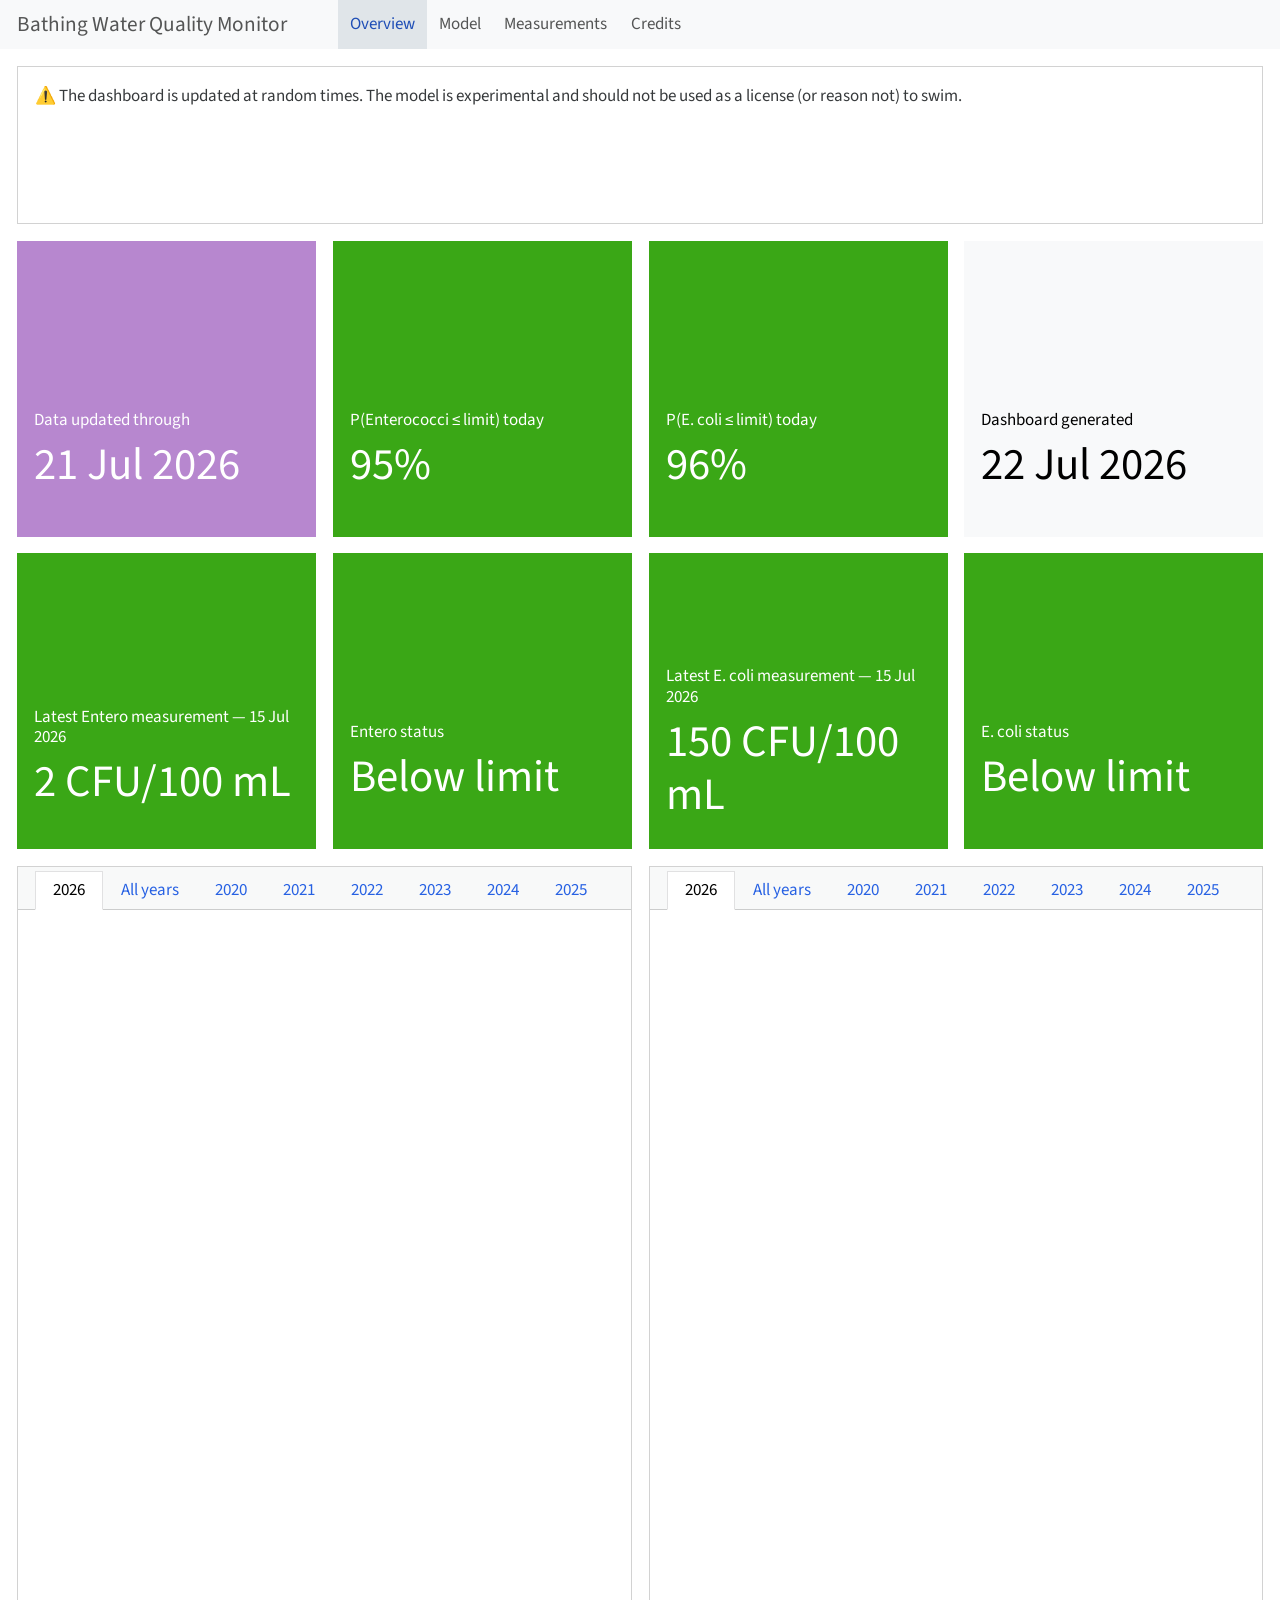
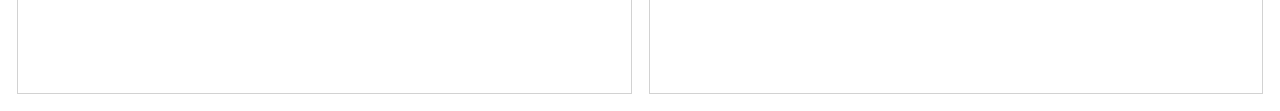
